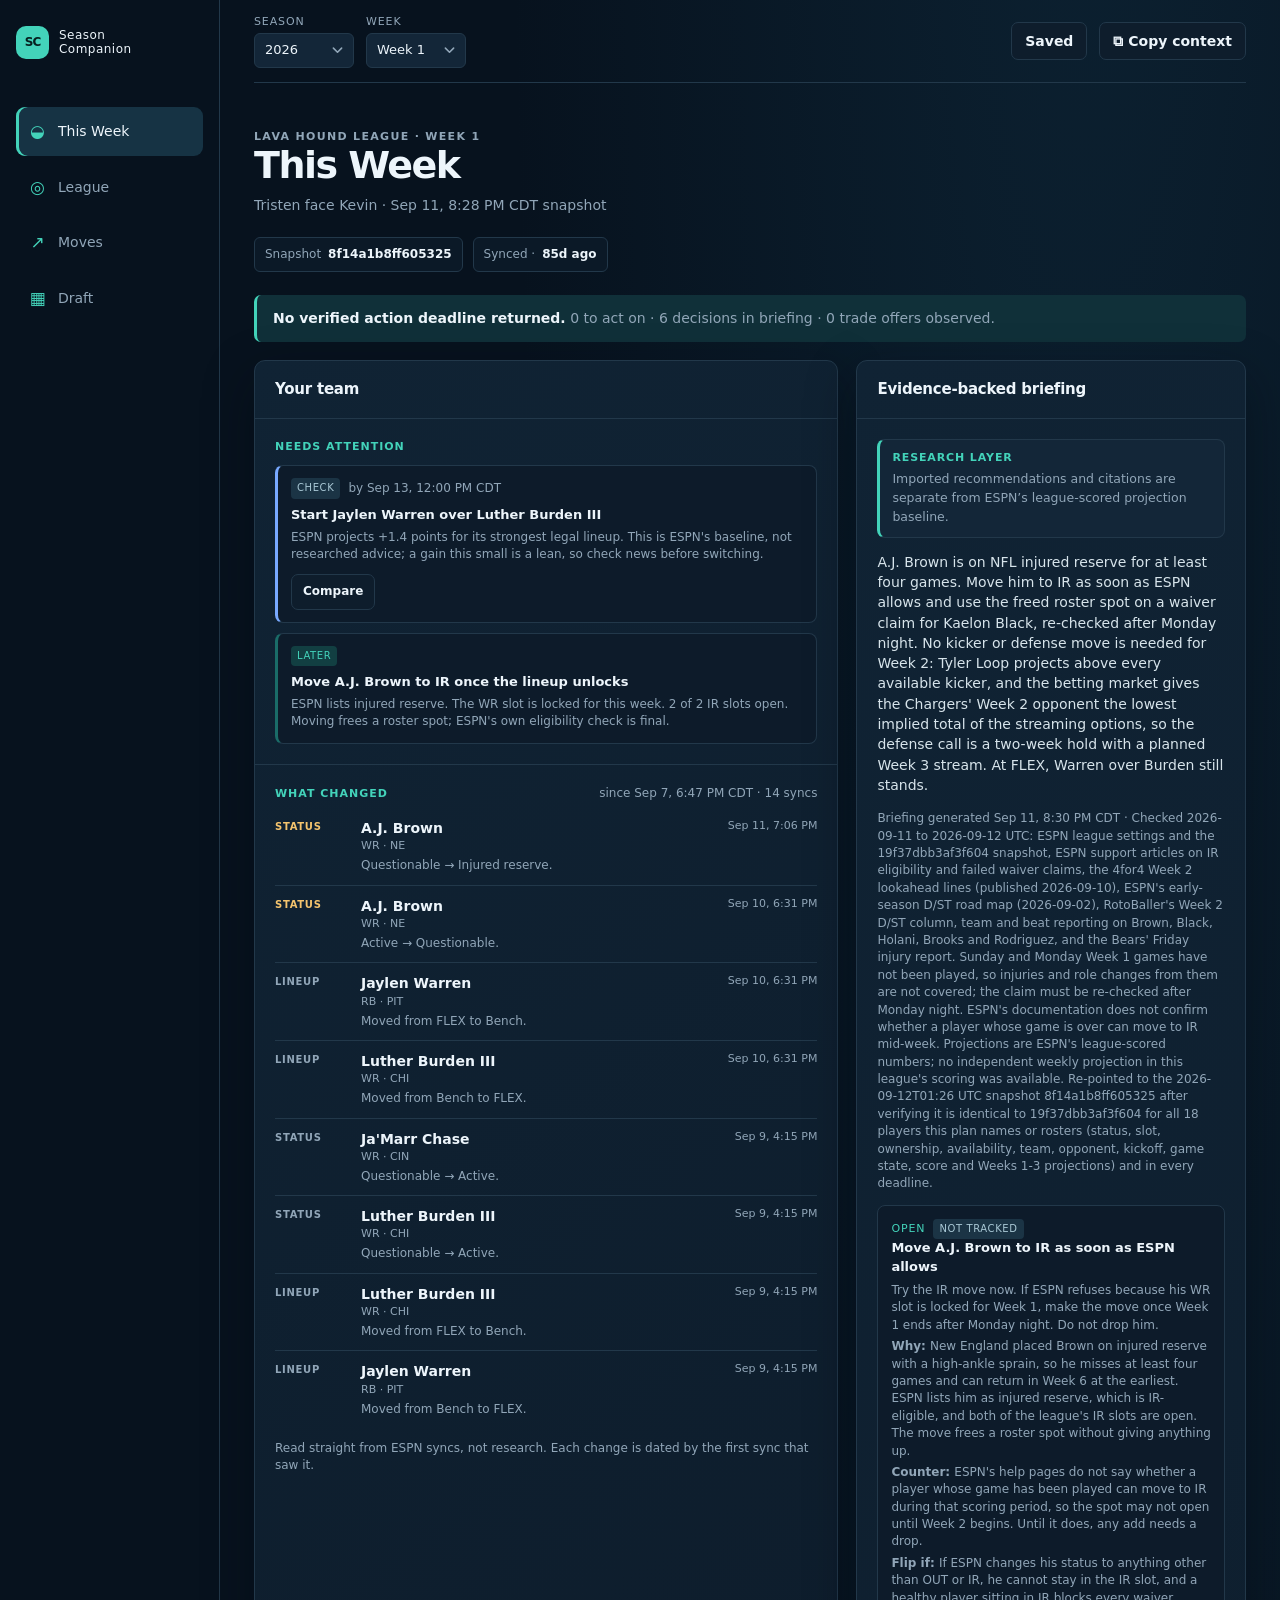
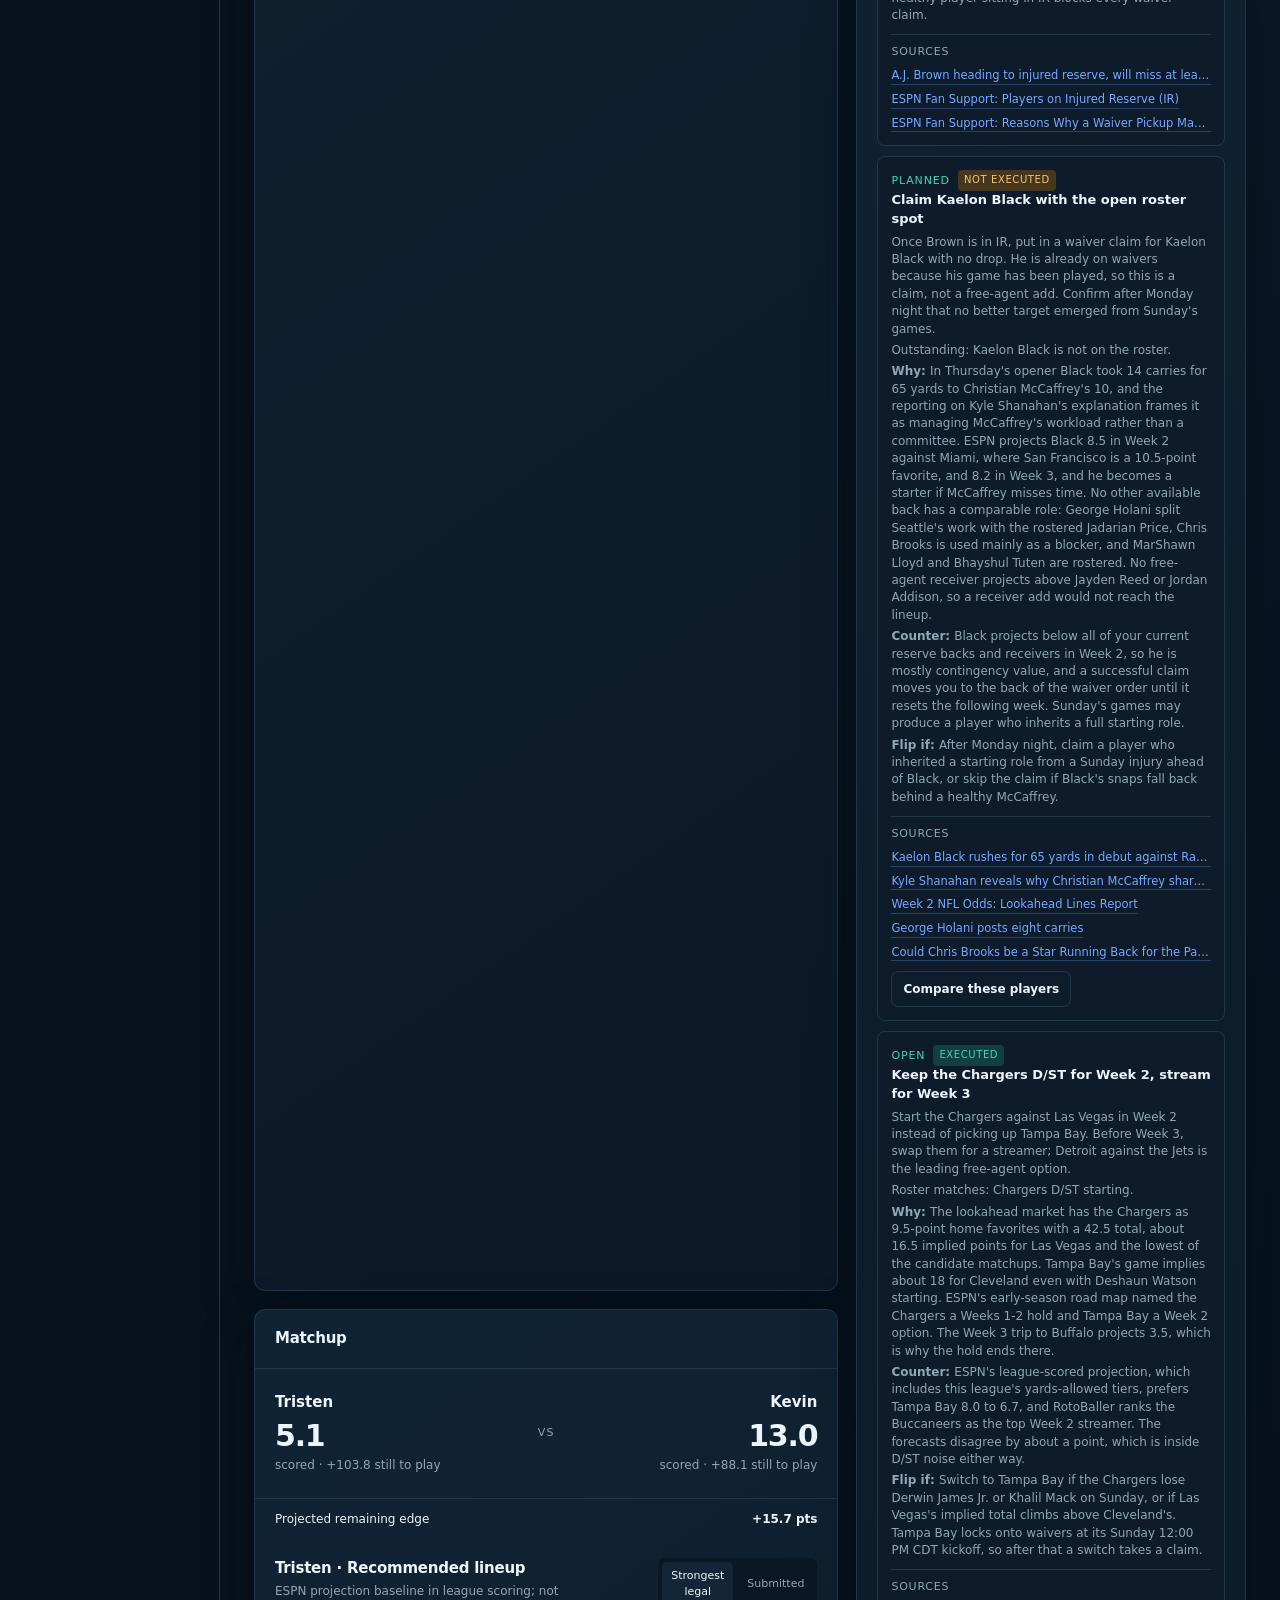
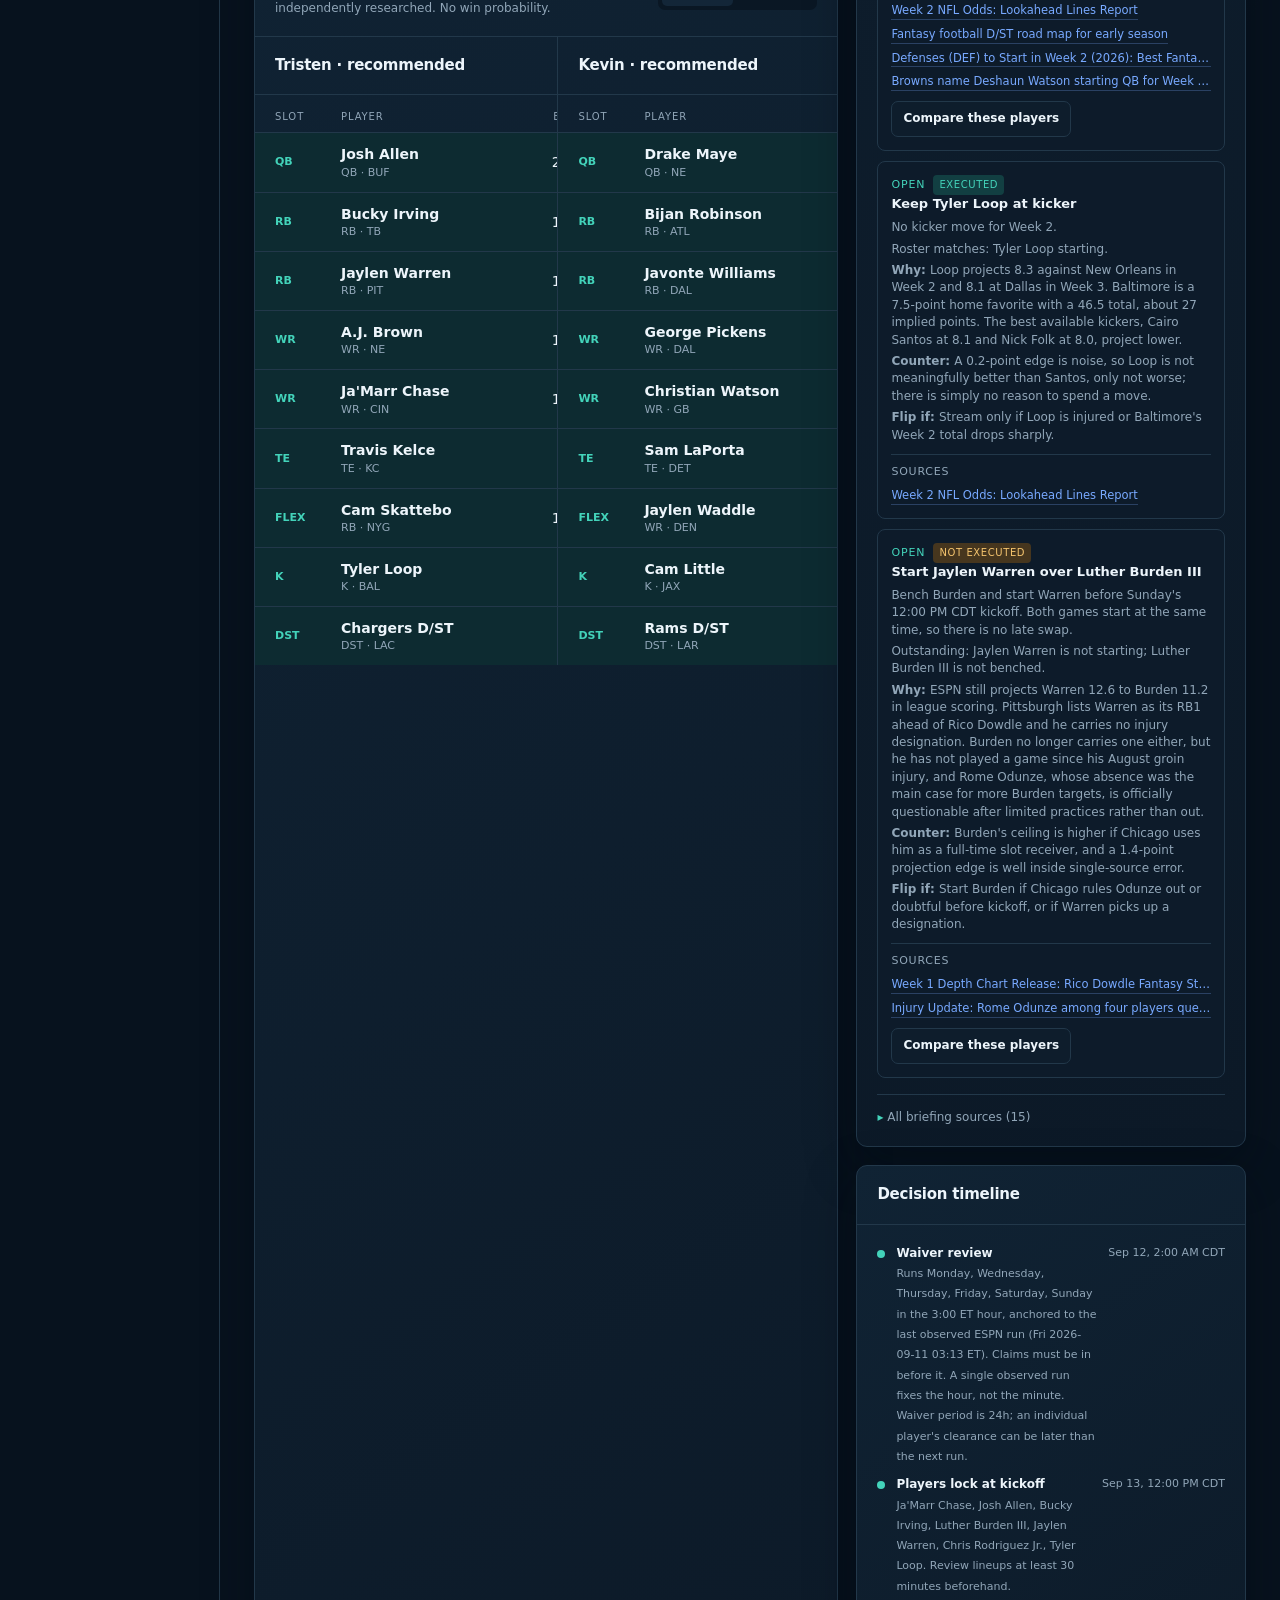
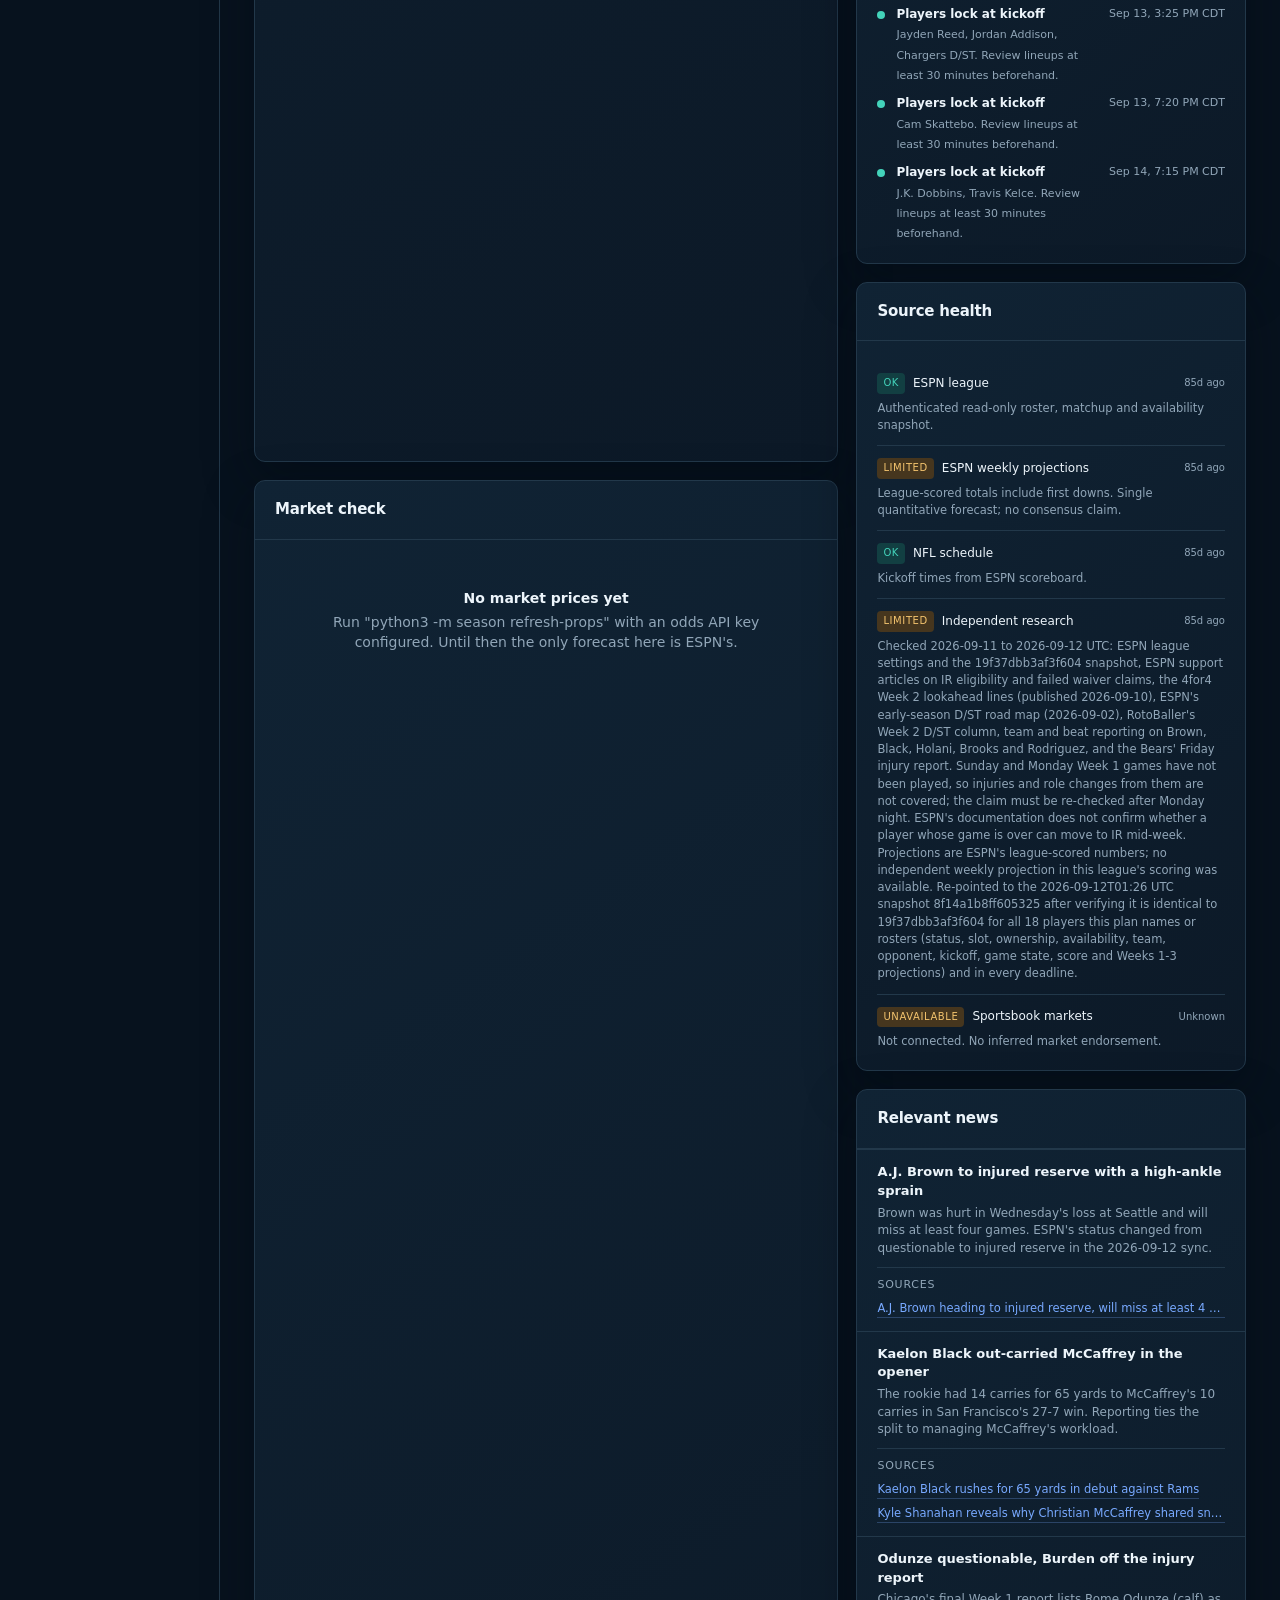
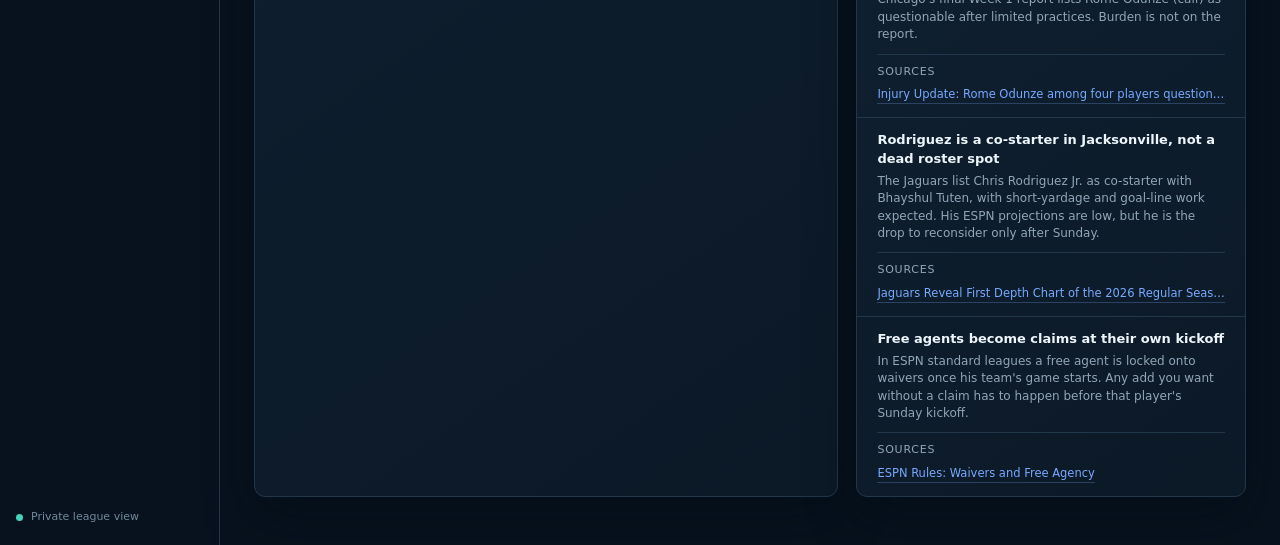
==== out/season_current.html @ d4b31e8b "Publish season companion export for 2026 week 1" ====
<!doctype html>
<html lang="en">
<head>
  <meta charset="utf-8">
  <meta name="viewport" content="width=device-width, initial-scale=1">
  <meta name="theme-color" content="#08131f">
  <meta name="robots" content="noindex, nofollow">
  <title>Season Companion · season 2026, week 1</title>
<!-- Static export generated 2026-09-12 01:28 UTC. Data is frozen at that moment. -->
  <style>
:root{color-scheme:dark;--bg:#07121e;--panel:#0e1d2c;--panel-2:#132638;--line:#22384a;--muted:#91a6b8;--text:#edf5fb;--teal:#43d3ba;--teal-dim:#1a6c68;--amber:#f4c46e;--red:#ff7d83;--blue:#78a9ff;--shadow:0 18px 50px #02091266;font-family:Inter,ui-sans-serif,system-ui,-apple-system,BlinkMacSystemFont,"Segoe UI",sans-serif;color:var(--text);background:var(--bg)}*{box-sizing:border-box}body{margin:0;min-width:320px;background:radial-gradient(ellipse at 85% -10%,#16415a55 0,transparent 38%),var(--bg);font-size:14px;line-height:1.45}button,select{font:inherit;color:inherit}button{cursor:pointer}.app-shell{display:flex;min-height:100vh}.rail{width:220px;padding:26px 16px 20px;border-right:1px solid var(--line);display:flex;flex-direction:column;flex-shrink:0}.wordmark{display:flex;gap:10px;align-items:center;color:var(--text);font-size:12px;line-height:1.1;letter-spacing:.04em;text-decoration:none}.wordmark-mark{display:grid;place-items:center;width:33px;height:33px;border-radius:10px;background:var(--teal);color:#06201f;font-weight:800;letter-spacing:-.08em}.nav-list{display:grid;gap:7px;margin-top:48px}.nav-list a{display:flex;align-items:center;gap:12px;padding:12px 13px;border-radius:9px;color:var(--muted);text-decoration:none}.nav-list a:hover,.nav-list a.active{color:var(--text);background:#163344}.nav-list a.active{box-shadow:inset 3px 0 var(--teal)}.nav-icon{width:17px;text-align:center;font-size:17px;color:var(--teal)}.rail-footer{display:flex;gap:8px;align-items:center;margin-top:auto;color:#73899a;font-size:11px}.status-dot{width:7px;height:7px;background:var(--teal);border-radius:50%}.main-content{width:min(1400px,100%);margin:0 auto;padding:0 34px 48px}.topbar{height:83px;display:flex;align-items:center;justify-content:space-between;border-bottom:1px solid var(--line);gap:20px}.mobile-brand{display:none}.context-controls,.top-actions{display:flex;align-items:center;gap:12px}.select-label{display:grid;gap:3px;color:var(--muted);font-size:11px;letter-spacing:.08em;text-transform:uppercase}.select-label select{min-width:100px;padding:7px 28px 7px 10px;border:1px solid var(--line);border-radius:6px;background-color:var(--panel-2);color:var(--text);font-size:13px;text-transform:none;letter-spacing:0;appearance:none;-webkit-appearance:none;cursor:pointer;background-image:url("data:image/svg+xml,%3Csvg xmlns='http://www.w3.org/2000/svg' viewBox='0 0 12 8' fill='none' stroke='%2391a6b8' stroke-width='1.7' stroke-linecap='round' stroke-linejoin='round'%3E%3Cpath d='M1.5 2 6 6.5 10.5 2'/%3E%3C/svg%3E");background-repeat:no-repeat;background-position:right 10px center;background-size:11px 8px;transition:border-color .12s ease,background-color .12s ease}.select-label select:hover{border-color:var(--teal-dim);background-color:#17304a}.select-label select:focus-visible{border-color:var(--teal)}.select-label select option{background:var(--panel);color:var(--text)}.button{min-height:38px;padding:8px 13px;border:1px solid transparent;border-radius:7px;font-weight:650}.button.secondary{border-color:var(--line);background:var(--panel);color:var(--text)}.button.secondary:hover{border-color:var(--teal-dim);background:var(--panel-2)}.button.primary{background:var(--teal);color:#06201f}.button:focus-visible,a:focus-visible,select:focus-visible{outline:2px solid var(--teal);outline-offset:2px}.loading-panel,.error-panel{display:grid;place-items:center;min-height:40vh;color:var(--muted);text-align:center}.spinner{width:24px;height:24px;border:2px solid var(--line);border-top-color:var(--teal);border-radius:50%;animation:spin .8s linear infinite}@keyframes spin{to{transform:rotate(360deg)}}.page-header{padding:38px 0 22px;display:flex;align-items:flex-end;justify-content:space-between;gap:20px}.eyebrow{margin:0 0 5px;color:var(--teal);font-weight:700;font-size:11px;letter-spacing:.12em;text-transform:uppercase}.page-header h1{margin:0;font-size:clamp(26px,3vw,38px);letter-spacing:-.04em;line-height:1.1}.page-header p{margin:8px 0 0;color:var(--muted)}.state-strip{display:flex;flex-wrap:wrap;gap:10px;margin:0 0 23px}.state-chip{display:flex;align-items:center;gap:7px;padding:8px 10px;border:1px solid var(--line);border-radius:6px;background:#0b1927;color:var(--muted);font-size:12px}.state-chip strong{color:var(--text)}.state-chip.warning{border-color:#72592e;color:var(--amber)}.state-chip.danger{border-color:#713d48;color:var(--red)}.grid{display:grid;gap:18px}.grid.two{grid-template-columns:minmax(0,1.5fr) minmax(280px,1fr)}.grid.three{grid-template-columns:repeat(3,minmax(0,1fr))}.panel{background:linear-gradient(145deg,#102334,#0c1927);border:1px solid var(--line);border-radius:11px;box-shadow:var(--shadow);overflow:hidden}.panel-pad{padding:20px}.panel-header{display:flex;justify-content:space-between;align-items:flex-start;gap:12px;padding:18px 20px;border-bottom:1px solid var(--line)}.panel-header h2,.panel-header h3{margin:0;font-size:15px;letter-spacing:-.015em}.panel-header p{margin:3px 0 0;color:var(--muted);font-size:12px}.label{color:var(--muted);font-size:11px;letter-spacing:.07em;text-transform:uppercase}.muted{color:var(--muted)}.small{font-size:12px}.attention{border-left:3px solid var(--teal);padding:13px 16px;background:#103039;border-radius:7px;margin-bottom:18px}.attention.warning{border-color:var(--amber);background:#302919}.attention p{margin:0}.scoreboard{display:grid;grid-template-columns:1fr auto 1fr;gap:18px;padding:23px 20px;align-items:center}.team-score{text-align:center}.team-score:first-child{text-align:left}.team-score:last-child{text-align:right}.team-score .team-name{font-weight:700;font-size:15px}.score{font-size:30px;font-weight:750;letter-spacing:-.04em;margin-top:4px}.score.pending{color:var(--muted);font-size:22px}.versus{color:var(--muted);font-size:11px;text-transform:uppercase;letter-spacing:.1em}.metric-row{display:flex;justify-content:space-between;gap:12px;padding:12px 20px;border-top:1px solid var(--line);font-size:12px}.metric-row strong{color:var(--text)}.scenario{display:flex;gap:5px;padding:4px;border-radius:7px;background:#0a1724}.scenario button{padding:6px 9px;background:transparent;border:0;border-radius:5px;color:var(--muted);font-size:11px}.scenario button.selected{background:var(--panel-2);color:var(--text)}.lineup-grid{overflow:auto}.lineup-row{display:grid;grid-template-columns:56px minmax(150px,1fr) 82px 92px;gap:10px;align-items:center;padding:11px 20px;border-top:1px solid var(--line);min-width:440px}.slot-name{color:var(--muted);font-size:11px;font-weight:700;text-transform:uppercase}.player-link{padding:0;border:0;background:none;color:var(--text);font-weight:650;text-align:left}.player-link:hover{color:var(--teal)}.player-meta{display:block;color:var(--muted);font-size:11px;font-weight:400}.projection{text-align:right;font-variant-numeric:tabular-nums}.lock{text-align:right;color:var(--muted);font-size:11px}.lock.locked{color:var(--amber)}.recommended{background:#0d2b31}.recommended .slot-name{color:var(--teal)}.decision{padding:16px 20px;border-top:1px solid var(--line)}.decision h3{font-size:14px;margin:0 0 5px}.decision p{margin:5px 0;color:var(--muted);font-size:12px}.decision-status{color:var(--teal);font-size:11px;text-transform:uppercase;letter-spacing:.08em}
.decision-head{display:flex;align-items:center;gap:8px;flex-wrap:wrap}.research-boundary{display:flex;flex-direction:column;gap:4px;margin:0 0 14px;padding:10px 12px;border:1px solid var(--line);border-left:3px solid var(--teal);border-radius:8px;background:var(--panel-2)}.research-boundary strong{font-size:11px;letter-spacing:.08em;text-transform:uppercase;color:var(--teal)}.research-boundary span{color:var(--muted);font-size:12.5px;line-height:1.5}.briefing-summary{font-size:14px;color:#d7e4eb;margin:0 0 15px}.decision-list{display:grid;gap:10px;grid-template-columns:minmax(0,1fr)}.decision-card{padding:13px;border:1px solid var(--line);border-radius:8px;background:#0d1b2a;min-width:0;overflow-wrap:anywhere}.decision-card h3{margin:0 0 5px;font-size:13px}.decision-card p{margin:4px 0;color:var(--muted);font-size:12px}.citation-list{display:flex;flex-wrap:wrap;align-items:center;gap:6px 10px;margin-top:10px;padding-top:9px;border-top:1px solid var(--line);min-width:0;max-width:100%}.citation-list .label{width:100%;margin-bottom:1px}.citation-list a{color:var(--blue);font-size:11.5px;text-decoration:none;border-bottom:1px solid #78a9ff44;max-width:100%;min-width:0;flex:0 1 auto;overflow:hidden;text-overflow:ellipsis;white-space:nowrap}.citation-list a:hover{border-bottom-color:var(--blue)}.sources-details{margin-top:16px;padding-top:14px;border-top:1px solid var(--line)}.sources-details summary{cursor:pointer;color:var(--muted);font-size:12px;list-style:none}.sources-details summary::-webkit-details-marker{display:none}.sources-details summary::before{content:"▸ ";color:var(--teal)}.sources-details[open] summary::before{content:"▾ "}.sources-details summary:hover{color:var(--text)}.sources-details .source-list{margin-top:12px}.source-list{display:grid;gap:9px;grid-template-columns:minmax(0,1fr)}.source-item{display:flex;justify-content:space-between;gap:10px;padding-bottom:9px;border-bottom:1px solid var(--line);font-size:12px;min-width:0}.source-item>*{min-width:0}.briefing-source{display:grid;gap:3px}.briefing-source a{overflow-wrap:anywhere}.briefing-source .fresh{white-space:normal;line-height:1.45}.source-item a{color:var(--blue)}.fresh{font-size:10px;color:var(--muted);white-space:nowrap}.health-list{margin-top:12px;display:grid;gap:12px;grid-template-columns:minmax(0,1fr)}.health-item{padding-bottom:11px;border-bottom:1px solid var(--line)}.health-item:last-child{padding-bottom:0;border-bottom:0}.health-head{display:flex;align-items:center;gap:8px;flex-wrap:wrap}.health-name{font-size:12px;color:var(--text);min-width:0}.health-head .fresh{margin-left:auto}.health-detail{margin:6px 0 0;color:var(--muted);font-size:11.5px;line-height:1.5;overflow-wrap:anywhere}.deadline-list{display:grid;gap:11px;grid-template-columns:minmax(0,1fr)}.deadline{display:grid;grid-template-columns:9px 1fr auto;gap:10px;align-items:start}.deadline-dot{width:8px;height:8px;margin-top:5px;border-radius:50%;background:var(--teal)}.deadline.unverified .deadline-dot{background:var(--amber)}.deadline strong{display:block;font-size:12px}.deadline span{color:var(--muted);font-size:11px}.deadline time{color:var(--muted);font-size:11px;white-space:nowrap}.news-list{display:grid;gap:0;grid-template-columns:minmax(0,1fr)}.news-item{padding:13px 20px;border-top:1px solid var(--line)}.news-item h3{font-size:13px;margin:0 0 4px}.news-item p{color:var(--muted);font-size:12px;margin:0}.tabs{display:flex;gap:4px;overflow:auto;border-bottom:1px solid var(--line);padding:0 20px}.tabs button{padding:13px 9px;background:transparent;border:0;border-bottom:2px solid transparent;color:var(--muted);white-space:nowrap}.tabs button.selected{border-color:var(--teal);color:var(--text)}.team-grid{display:grid;grid-template-columns:repeat(auto-fill,minmax(260px,1fr));gap:14px}.team-card{padding:16px;border:1px solid var(--line);border-radius:9px;background:var(--panel)}.team-card.selected{border-color:var(--teal)}.team-card h3{margin:0;font-size:15px}.team-card p{margin:3px 0 14px;color:var(--muted);font-size:11px}.team-card dl{display:grid;grid-template-columns:1fr auto;gap:5px 10px;margin:0;font-size:12px}.team-card dt{color:var(--muted)}.team-card dd{margin:0}.roster-table,.draft-table{width:100%;border-collapse:collapse}.roster-table th,.roster-table td,.draft-table th,.draft-table td{padding:11px 14px;text-align:left;border-bottom:1px solid var(--line);font-size:12px;vertical-align:top}.roster-table th,.draft-table th{color:var(--muted);font-size:10px;letter-spacing:.08em;text-transform:uppercase;font-weight:650}.roster-table tbody tr:hover,.draft-table tbody tr:hover{background:#13283a}.table-wrap{overflow:auto}.filters{display:flex;flex-wrap:wrap;gap:10px;padding:16px 20px;border-bottom:1px solid var(--line)}.filters label{display:grid;gap:4px;color:var(--muted);font-size:11px}.filters select,.filters input{padding:8px 9px;border:1px solid var(--line);border-radius:5px;background:var(--panel);min-width:135px}.empty{padding:28px 20px;color:var(--muted);text-align:center}.empty strong{display:block;color:var(--text);margin-bottom:4px}.badge{display:inline-block;padding:3px 6px;border-radius:4px;background:#1b3445;color:#a9c8d5;font-size:10px;text-transform:uppercase;letter-spacing:.06em}.badge.teal{background:#123f42;color:var(--teal)}.badge.amber{background:#46361e;color:var(--amber)}.drawer-backdrop{position:fixed;inset:0;background:#020811a8;z-index:5}.drawer{position:fixed;right:0;top:0;bottom:0;z-index:6;width:min(500px,100%);overflow:auto;background:#0a1725;border-left:1px solid var(--line);box-shadow:-22px 0 70px #02091299}.drawer-head{display:flex;justify-content:space-between;align-items:flex-start;padding:23px 22px;border-bottom:1px solid var(--line)}.drawer-head h2{margin:0;font-size:21px}.drawer-body{padding:22px}.drawer-section{padding:18px 0;border-top:1px solid var(--line)}.drawer-section:first-child{border-top:0;padding-top:0}.drawer-section h3{margin:0 0 10px;font-size:12px;text-transform:uppercase;letter-spacing:.08em;color:var(--teal)}.kv{display:grid;grid-template-columns:1fr 1fr;gap:10px}.kv div{padding:10px;border-radius:6px;background:var(--panel)}.kv span{display:block;color:var(--muted);font-size:11px}.kv strong{display:block;margin-top:2px}.toast{position:fixed;right:22px;bottom:22px;padding:11px 15px;border:1px solid var(--teal-dim);border-radius:7px;background:#102f34;color:var(--text);box-shadow:var(--shadow);transform:translateY(20px);opacity:0;pointer-events:none;transition:.2s;z-index:9}.toast.show{transform:translateY(0);opacity:1}.mobile-only{display:none}
@media (max-width:850px){.rail{width:70px;padding:18px 8px}.rail .wordmark span:last-child,.rail-footer span:last-child,.nav-list a span:last-child{display:none}.wordmark{justify-content:center}.nav-list{margin-top:34px}.nav-list a{justify-content:center;padding:12px 8px}.main-content{padding:0 18px 82px}.topbar{height:70px}.icon-button span{display:none}.grid.two,.grid.three{grid-template-columns:1fr}.page-header{padding-top:28px}.mobile-brand{display:flex;align-items:center;gap:8px;font-size:12px;font-weight:700}.mobile-brand .wordmark-mark{width:27px;height:27px;font-size:10px}.topbar .context-controls{margin-left:auto}.topbar .select-label:first-child{display:none}}
@media (max-width:600px){body{font-size:13px}.rail{position:fixed;bottom:0;left:0;right:0;width:auto;height:64px;padding:6px 8px;background:#0a1826ee;border-top:1px solid var(--line);border-right:0;z-index:4}.rail .wordmark,.rail-footer{display:none}.nav-list{display:grid;grid-template-columns:repeat(4,1fr);gap:4px;margin:0}.nav-list a{display:grid;gap:2px;justify-items:center;padding:6px 3px;font-size:10px;border-radius:6px}.nav-list a span:last-child{display:block}.nav-icon{font-size:16px}.main-content{padding:0 12px 78px}.topbar{gap:8px}.mobile-brand span:last-child{display:none}.top-actions{gap:6px}.context-controls{gap:6px}.select-label select{min-width:70px;padding:7px 4px}.scoreboard{gap:8px;padding:18px 13px}.score{font-size:24px}.lineup-row{padding:10px 13px;grid-template-columns:44px minmax(130px,1fr) 64px 72px}.panel-header{padding:15px}.panel-pad{padding:15px}.metric-row{padding:10px 15px}.attention{margin-bottom:13px}.page-header{align-items:flex-start;display:block}.page-header .scenario{margin-top:15px}.team-grid{grid-template-columns:1fr}.roster-table th,.roster-table td,.draft-table th,.draft-table td{padding:9px 10px}.drawer-head{padding:18px}.drawer-body{padding:18px}}
.lineup-row.with-market{grid-template-columns:56px minmax(140px,1fr) 58px 76px 92px;min-width:500px}.lineup-head{border-top:0;padding-top:14px;padding-bottom:7px;color:var(--muted);font-size:10px;letter-spacing:.09em;text-transform:uppercase}.lineup-head .projection,.lineup-head .lock{color:var(--muted)}.market-cell{display:flex;flex-direction:column;align-items:flex-end;line-height:1.25}.delta{font-size:11px;font-variant-numeric:tabular-nums}.delta.up{color:var(--teal)}.delta.down{color:var(--amber)}.lineup-pair{grid-template-columns:repeat(2,minmax(0,1fr));gap:0}.lineup-pair>div+div{border-left:1px solid var(--line)}.row-opponent{display:block}.market-table{display:grid;grid-template-columns:minmax(0,1fr)}.market-row{display:grid;grid-template-columns:minmax(110px,1fr) 52px 58px 52px;gap:10px;align-items:center;padding:9px 0;border-top:1px solid var(--line)}.market-row .projection{font-size:12.5px}.market-head{border-top:0;padding:2px 0 7px;color:var(--muted);font-size:10px;letter-spacing:.09em;text-transform:uppercase}.market-head div+div{text-align:right}@media (max-width:850px){.lineup-pair{grid-template-columns:1fr}.lineup-pair>div+div{border-left:0;border-top:1px solid var(--line)}}@media (prefers-reduced-motion:reduce){*,*::before,*::after{animation-duration:.01ms!important;transition-duration:.01ms!important}}
.history-week+.history-week{margin-top:20px;padding-top:18px;border-top:1px solid var(--line)}.history-head{display:flex;justify-content:space-between;align-items:baseline;gap:12px;margin-bottom:10px}.history-head h3{margin:0;font-size:13px}@media (max-width:600px){.history-head{flex-direction:column;gap:2px}.lineup-row{min-width:0;gap:8px;grid-template-columns:38px minmax(0,1fr) 52px 66px}.lineup-row.with-market{min-width:0;gap:6px;grid-template-columns:34px minmax(0,1fr) 40px 48px 60px}.lineup-row .lock{font-size:10px}.lineup-head{font-size:9px;letter-spacing:.06em}.market-row{grid-template-columns:minmax(0,1fr) 44px 50px 46px;gap:8px}.team-score .team-name{font-size:13px}.score{font-size:22px}.player-link{font-size:12.5px}.player-meta{font-size:10px}.rail{background:#0a1826}.draft-table th:nth-child(2),.draft-table td:nth-child(2){display:none}.draft-table th,.draft-table td{padding:8px 7px;font-size:12px}.waivers-table th:nth-child(2),.waivers-table td:nth-child(2){display:none}.roster-table th,.roster-table td{padding:8px 7px;font-size:12px}.panel-header{flex-direction:column;gap:10px}.panel-header .scenario{align-self:stretch;display:grid;grid-template-columns:1fr 1fr}.panel-header .scenario button{padding:8px;text-align:center}.scoreboard{grid-template-columns:1fr auto 1fr;align-items:start}}
.team-panel h3.subhead{margin:0 0 10px;font-size:11px;letter-spacing:.09em;text-transform:uppercase;color:var(--teal)}.team-panel .history-head{margin-bottom:6px}.team-panel .history-head h3.subhead{margin:0}.alert-list{display:grid;gap:10px;grid-template-columns:minmax(0,1fr)}.alert-item{padding:12px 13px;border:1px solid var(--line);border-left:3px solid var(--line);border-radius:8px;background:#0d1b2a;min-width:0;overflow-wrap:anywhere}.alert-item.act{border-left-color:var(--amber)}.alert-item.check{border-left-color:var(--blue)}.alert-item.later{border-left-color:var(--teal-dim)}.alert-item h3{margin:7px 0 4px;font-size:13px}.alert-item p{margin:0;color:var(--muted);font-size:12px}.team-panel .changes{border-top:1px solid var(--line)}.change-list{display:grid;grid-template-columns:minmax(0,1fr)}.change-row{display:grid;grid-template-columns:76px minmax(0,1fr) auto;gap:10px;align-items:start;padding:10px 0;border-top:1px solid var(--line)}.change-row:first-child{border-top:0}.change-kind{padding-top:2px;color:var(--muted);font-size:10px;font-weight:700;letter-spacing:.07em;text-transform:uppercase}.change-kind.warn{color:var(--amber)}.change-body{display:grid;gap:3px;min-width:0}.change-body .muted{overflow-wrap:anywhere}.change-time{display:flex;flex-direction:column;align-items:flex-end;gap:4px;color:var(--muted);font-size:11px;white-space:nowrap}.team-panel .changes .button{margin-top:10px}.changes-note{margin:12px 0 0}@media (max-width:600px){.change-row{grid-template-columns:58px minmax(0,1fr) auto;gap:8px}.change-kind{font-size:9px}}
.drawer-actions{display:flex;gap:8px}.button.compact{min-height:36px;padding:6px 11px;margin-top:10px;font-size:12px}.drawer.compare-sheet{width:min(980px,100%)}.compare-verdict{display:grid;gap:4px;margin-bottom:14px;padding:12px 14px;border:1px solid var(--line);border-left:3px solid var(--teal);border-radius:8px;background:var(--panel-2)}.compare-verdict strong{font-size:14px;line-height:1.4}.compare-picker{margin-bottom:14px}.compare-picker input{width:100%;min-height:42px;padding:9px 12px;border:1px solid var(--line);border-radius:7px;background:var(--panel);color:var(--text);font:inherit}.compare-picker input:focus-visible{outline:2px solid var(--teal);outline-offset:2px}.compare-results{display:grid;gap:4px;margin-top:6px}.compare-result{display:flex;justify-content:space-between;align-items:baseline;gap:10px;min-height:44px;padding:9px 11px;border:1px solid var(--line);border-radius:6px;background:#0d1b2a;color:var(--text);text-align:left}.compare-result:hover{border-color:var(--teal-dim)}.compare-result .player-meta{text-align:right}.compare-table{width:100%;min-width:420px;border-collapse:collapse}.compare-table th,.compare-table td{padding:8px 10px;border-bottom:1px solid var(--line);font-size:12px;text-align:right;vertical-align:top;font-variant-numeric:tabular-nums}.compare-table thead th{min-width:120px;vertical-align:bottom}.compare-table .compare-label{position:sticky;left:0;z-index:1;min-width:0;background:#0a1725;color:var(--muted);font-weight:500;text-align:left;white-space:nowrap}.compare-name{display:flex;justify-content:flex-end;align-items:center;gap:6px;color:var(--text);font-size:13px;font-weight:700}.compare-remove{flex:none;width:26px;height:26px;padding:0;border:1px solid var(--line);border-radius:50%;background:transparent;color:var(--muted);line-height:1}.compare-remove:hover{border-color:var(--amber);color:var(--amber)}.compare-table .player-meta{display:block}.compare-section th{padding-top:16px;color:var(--teal);font-size:10px;letter-spacing:.09em;text-align:left;text-transform:uppercase}.compare-best{color:var(--teal);font-weight:700}.compare-note{margin-top:16px}@media (max-width:600px){.compare-table{min-width:0;table-layout:fixed}.compare-table th,.compare-table td{padding:7px 5px;overflow-wrap:anywhere}.compare-table thead th{min-width:0}.compare-table .compare-label{width:34%;white-space:normal;font-size:11px}.compare-name{flex-wrap:wrap;gap:4px;font-size:12px}.compare-remove{width:24px;height:24px}.drawer-actions .button{padding:8px 10px}}

</style>
</head>
<body>
  <div class="app-shell">
    <aside class="rail" aria-label="Primary navigation">
      <a class="wordmark" href="?view=week" aria-label="Season Companion home"><span class="wordmark-mark">SC</span><span>Season<br>Companion</span></a>
      <nav class="nav-list" data-testid="primary-nav">
        <a href="?view=week" data-view="week"><span class="nav-icon">◒</span><span>This Week</span></a>
        <a href="?view=league" data-view="league"><span class="nav-icon">◎</span><span>League</span></a>
        <a href="?view=moves" data-view="moves"><span class="nav-icon">↗</span><span>Moves</span></a>
        <a href="?view=draft" data-view="draft"><span class="nav-icon">▦</span><span>Draft</span></a>
      </nav>
      <div class="rail-footer"><span class="status-dot"></span><span>Private league view</span></div>
    </aside>
    <main class="main-content">
      <header class="topbar">
        <div class="mobile-brand"><span class="wordmark-mark">SC</span><span>Season Companion</span></div>
        <div class="context-controls">
          <label class="select-label">Season <select id="season-select" data-testid="season-select" aria-label="Season"></select></label>
          <label class="select-label">Week <select id="week-select" data-testid="week-select" aria-label="Week"></select></label>
        </div>
        <div class="top-actions"><button class="button secondary" id="refresh-button" data-testid="refresh-button" type="button" title="Saved export; re-run the export to update">Saved</button><button class="button secondary icon-button" id="copy-context" data-testid="copy-context" type="button" aria-label="Copy week context">⧉<span> Copy context</span></button></div>
      </header>
      <div id="global-state" aria-live="polite"></div>
      <section id="app" aria-live="polite"><div class="loading-panel"><span class="spinner"></span><p>Loading league snapshot…</p></div></section>
    </main>
  </div>
  <div id="drawer-root"></div>
  <div id="toast" role="status" aria-live="polite"></div>
  <script>window.__SEASON_BUNDLE__={"seasons":[2026],"weeks":[1],"contents":"season 2026, week 1","exported_at":"2026-09-12T01:28:27.123031+00:00","overviews":{"2026-1":{"schema_version":1,"snapshot_id":"8f14a1b8ff605325","generated_at":"2026-09-12T01:28:27.115904+00:00","data_as_of":"2026-09-12T01:26:04.724275+00:00","stale":false,"warnings":[],"season":2026,"week":1,"league":{"id":null,"name":"Lava Hound League","my_team_id":5,"timezone":"America/Chicago"},"rules":{"lineup_slots":[{"id":0,"label":"QB","count":1},{"id":2,"label":"RB","count":2},{"id":4,"label":"WR","count":2},{"id":6,"label":"TE","count":1},{"id":23,"label":"FLEX","count":1},{"id":17,"label":"K","count":1},{"id":16,"label":"DST","count":1}],"ir_slots":2,"waiver_priority":10,"waiver_hours":24,"waiver_timing_verified":true,"trade_review_hours":24,"trade_deadline":"2026-12-02T17:00:00+00:00","scoring":[{"stat_id":"213","points":0.5},{"stat_id":"123","points":0.0,"overrides":{"16":-1.0}},{"stat_id":"133","points":0.0,"overrides":{"16":-3.0}},{"stat_id":"25","points":6.0},{"stat_id":"212","points":0.25},{"stat_id":"72","points":-2.0},{"stat_id":"134","points":0.0,"overrides":{"16":-5.0}},{"stat_id":"135","points":0.0,"overrides":{"16":-6.0}},{"stat_id":"136","points":0.0,"overrides":{"16":-7.0}},{"stat_id":"211","points":0.1},{"stat_id":"43","points":6.0},{"stat_id":"4","points":4.0},{"stat_id":"102","points":6.0,"overrides":{"16":6.0}},{"stat_id":"53","points":0.5},{"stat_id":"103","points":6.0,"overrides":{"16":6.0}},{"stat_id":"24","points":0.1},{"stat_id":"101","points":6.0,"overrides":{"16":6.0}},{"stat_id":"104","points":6.0,"overrides":{"16":6.0}},{"stat_id":"128","points":0.0,"overrides":{"16":5.0}},{"stat_id":"125","points":0.0,"overrides":{"16":-5.0}},{"stat_id":"85","points":-1.0},{"stat_id":"3","points":0.04},{"stat_id":"124","points":0.0,"overrides":{"16":-3.0}},{"stat_id":"132","points":0.0,"overrides":{"16":-1.0}},{"stat_id":"86","points":1.0},{"stat_id":"42","points":0.1},{"stat_id":"129","points":0.0,"overrides":{"16":3.0}},{"stat_id":"130","points":0.0,"overrides":{"16":2.0}},{"stat_id":"89","points":0.0,"overrides":{"16":5.0}},{"stat_id":"90","points":0.0,"overrides":{"16":4.0}},{"stat_id":"206","points":2.0,"overrides":{"16":2.0}},{"stat_id":"209","points":1.0,"overrides":{"16":1.0}},{"stat_id":"95","points":0.0,"overrides":{"16":2.0}},{"stat_id":"93","points":6.0,"overrides":{"16":6.0}},{"stat_id":"98","points":0.0,"overrides":{"16":2.0}},{"stat_id":"91","points":0.0,"overrides":{"16":3.0}},{"stat_id":"96","points":0.0,"overrides":{"16":2.0}},{"stat_id":"97","points":0.0,"overrides":{"16":2.0}},{"stat_id":"19","points":2.0},{"stat_id":"20","points":-2.0},{"stat_id":"198","points":4.0},{"stat_id":"63","points":6.0},{"stat_id":"80","points":3.0},{"stat_id":"26","points":2.0},{"stat_id":"92","points":0.0,"overrides":{"16":1.0}},{"stat_id":"77","points":3.5},{"stat_id":"99","points":0.0,"overrides":{"16":1.0}},{"stat_id":"44","points":2.0},{"stat_id":"201","points":5.0}]},"teams":[{"id":1,"name":"Zach","espn_name":"Capullo","manager":"Zach","abbrev":"ZAC","waiver_priority":3,"roster":[{"id":4241389,"name":"CeeDee Lamb","pos":"WR","nfl_team":"DAL","status":"ACTIVE","slot_id":4,"slot":"WR","owner_id":1,"eligible_slots":[3,4,5,23,7,20,21],"projection":16.10754099,"actual":null,"kickoff":"2026-09-14T00:20:00+00:00","opponent":"@ NYG","game_state":"pre","locked":false,"availability":"ONTEAM","week_outlook":[{"week":1,"projection":16.10754099,"opponent":"@ NYG","kickoff":"2026-09-14T00:20:00+00:00"},{"week":2,"projection":17.30768976,"opponent":"vs WSH","kickoff":"2026-09-20T20:25:00+00:00"},{"week":3,"projection":15.80795305,"opponent":"vs BAL","kickoff":"2026-09-27T20:25:00+00:00"}],"outlook":"Lamb is eyeing a bounceback season following a 2025 campaign in which he finished 12th among receivers in fantasy PPG \ufffd his worst finish since 2021. Lamb did go over 1,000 yards for the fifth season in a row, but he missed three games, led all receivers with eight drops and was unlucky in the TD department, having scored three touchdowns (6.6 expected) despite seeing 11 end zone targets. Lamb, 27, remains in his prime and he was fantasy's top-scoring receiver the last time he played a full season (2023). As long Dak Prescott is on the field with him, Lamb will be a solid fantasy WR1 with elite upside.","breakdown":{"reconciled":true,"scored_total":16.13,"groups":[{"label":"Rushing yards","points":0.08},{"label":"Receiving yards","points":8.1},{"label":"Receptions","points":3.07},{"label":"First downs","points":1.93},{"label":"Touchdowns","points":3.0},{"label":"Turnovers","points":-0.08}],"volume":[{"label":"Carries","value":0.1},{"label":"Rushing yards","value":0.8},{"label":"Targets","value":9.3},{"label":"Receptions","value":6.1},{"label":"Receiving yards","value":81.0},{"label":"Rushing first downs","value":0.2},{"label":"Receiving first downs","value":3.8}]}},{"id":3043078,"name":"Derrick Henry","pos":"RB","nfl_team":"BAL","status":"ACTIVE","slot_id":2,"slot":"RB","owner_id":1,"eligible_slots":[2,3,23,7,20,21],"projection":17.22846989,"actual":null,"kickoff":"2026-09-13T17:00:00+00:00","opponent":"@ IND","game_state":"pre","locked":false,"availability":"ONTEAM","week_outlook":[{"week":1,"projection":17.22846989,"opponent":"@ IND","kickoff":"2026-09-13T17:00:00+00:00"},{"week":2,"projection":17.93229742,"opponent":"vs NO","kickoff":"2026-09-20T17:00:00+00:00"},{"week":3,"projection":16.92745581,"opponent":"@ DAL","kickoff":"2026-09-27T20:25:00+00:00"}],"outlook":"Henry continues to defy the odds, playing at a high level despite now entering his age-32 season. In 2025, he finished exactly second in the NFL in rushing yards for the fourth season in a row, and his 24 carries inside the 5-yard line were easily the most in the league. Henry leads the NFL in carries inside the 5-yard line (42) and is second in touchdowns (34) since joining Baltimore prior to the 2024 season, and he hasn't finished lower than eighth among RBs in touchdowns since 2017. Henry continues to run at a high level (his 5.20 yards per carry last season ranked fifth among qualified backs), but he's still a nonfactor as a receiver (outside the top 45 backs in targets, catches and yards last season). He remains a featured rusher in a terrific offense and is well positioned for his fifth consecutive top-eight fantasy campaign.","breakdown":{"reconciled":true,"scored_total":17.2,"groups":[{"label":"Rushing yards","points":8.83},{"label":"Receiving yards","points":1.26},{"label":"Receptions","points":0.65},{"label":"First downs","points":1.51},{"label":"Touchdowns","points":5.1},{"label":"Turnovers","points":-0.18}],"volume":[{"label":"Carries","value":18.6},{"label":"Rushing yards","value":88.3},{"label":"Targets","value":1.7},{"label":"Receptions","value":1.3},{"label":"Receiving yards","value":12.6},{"label":"Rushing first downs","value":4.8},{"label":"Receiving first downs","value":0.6}]}},{"id":4239996,"name":"Travis Etienne Jr.","pos":"RB","nfl_team":"NO","status":"ACTIVE","slot_id":2,"slot":"RB","owner_id":1,"eligible_slots":[2,3,23,7,20,21],"projection":14.31669058,"actual":null,"kickoff":"2026-09-13T17:00:00+00:00","opponent":"@ DET","game_state":"pre","locked":false,"availability":"ONTEAM","week_outlook":[{"week":1,"projection":14.31669058,"opponent":"@ DET","kickoff":"2026-09-13T17:00:00+00:00"},{"week":2,"projection":13.01573759,"opponent":"@ BAL","kickoff":"2026-09-20T17:00:00+00:00"},{"week":3,"projection":15.90069047,"opponent":"vs LV","kickoff":"2026-09-27T20:25:00+00:00"}],"outlook":"Etienne signed with the Saints after spending the first five seasons of his pro career with the Jaguars. The 2021 first-round pick has produced at least 1,399 scrimmage yards in three of the past four seasons and scored a career-high 13 touchdowns in 2025. A capable rusher and receiver, Etienne has already reached 1,000-plus rushing yards three times and has 35-plus catches in each of the past four seasons. Even if the Saints retain Alvin Kamara as a situational player, Etienne will have a clear path to feature-back duties in an ascending offense led by second-year QB Tyler Shough. That will be enough to position the 27-year-old for his third top-15 fantasy campaign in four years. Consider Etienne a solid RB2 target with backend RB1 upside.","breakdown":{"reconciled":true,"scored_total":14.33,"groups":[{"label":"Rushing yards","points":6.4},{"label":"Receiving yards","points":2.44},{"label":"Receptions","points":1.46},{"label":"First downs","points":1.52},{"label":"Touchdowns","points":2.58},{"label":"Two-point conversions","points":0.06},{"label":"Turnovers","points":-0.12}],"volume":[{"label":"Carries","value":15.1},{"label":"Rushing yards","value":64.0},{"label":"Targets","value":4.0},{"label":"Receptions","value":2.9},{"label":"Receiving yards","value":24.4},{"label":"Rushing first downs","value":3.4},{"label":"Receiving first downs","value":1.3}]}},{"id":4239993,"name":"Tee Higgins","pos":"WR","nfl_team":"CIN","status":"ACTIVE","slot_id":4,"slot":"WR","owner_id":1,"eligible_slots":[3,4,5,23,7,20,21],"projection":12.15214508,"actual":null,"kickoff":"2026-09-13T17:00:00+00:00","opponent":"vs TB","game_state":"pre","locked":false,"availability":"ONTEAM","week_outlook":[{"week":1,"projection":12.15214508,"opponent":"vs TB","kickoff":"2026-09-13T17:00:00+00:00"},{"week":2,"projection":11.14552364,"opponent":"@ HOU","kickoff":"2026-09-20T17:00:00+00:00"},{"week":3,"projection":11.31015755,"opponent":"@ PIT","kickoff":"2026-09-27T17:00:00+00:00"}],"outlook":"Higgins may be overshadowed by teammate Ja'Marr Chase, but that hasn't stopped the veteran receiver from playing a key role near the goal line in the Bengals' pass-friendly offense. Despite missing seven games over the past two seasons, Higgins sits eighth among receivers in end zone targets (24) and fourth in touchdowns (21) during the span. The 2020 second-round pick finished both seasons in the top 20 in fantasy points (overall and per game). Durability (he hasn't played a full season since 2020) and a limited target share are concerns here, but Higgins' combination of talent and role in a Joe Burrow-led offense are enough to allow fringe-WR2 production.","breakdown":{"reconciled":true,"scored_total":12.15,"groups":[{"label":"Receiving yards","points":5.63},{"label":"Receptions","points":2.15},{"label":"First downs","points":1.33},{"label":"Touchdowns","points":3.06},{"label":"Turnovers","points":-0.06}],"volume":[{"label":"Targets","value":6.8},{"label":"Receptions","value":4.3},{"label":"Receiving yards","value":56.3},{"label":"Receiving first downs","value":2.7}]}},{"id":4871023,"name":"Carnell Tate","pos":"WR","nfl_team":"TEN","status":"ACTIVE","slot_id":20,"slot":"Bench","owner_id":1,"eligible_slots":[25,3,4,5,23,7,20,21],"projection":11.18066375,"actual":null,"kickoff":"2026-09-13T17:00:00+00:00","opponent":"vs NYJ","game_state":"pre","locked":false,"availability":"ONTEAM","week_outlook":[{"week":1,"projection":11.18066375,"opponent":"vs NYJ","kickoff":"2026-09-13T17:00:00+00:00"},{"week":2,"projection":10.68415248,"opponent":"vs PHI","kickoff":"2026-09-20T17:00:00+00:00"},{"week":3,"projection":11.04711158,"opponent":"@ NYG","kickoff":"2026-09-27T17:00:00+00:00"}],"outlook":"Tate was selected by the Titans with the fourth overall pick of April's draft. He didn't see a ton of volume at Ohio State, but he was efficient, averaging 13.1 yards per target (first in this rookie WR class) and 3.06 yards per route run (third) in 2025. He also paced the class in YPT for his career (11.6) and caught an impressive 75% of his targets during the 39-game span. Tate underwhelmed in the 40-yard dash at the combine (4.53 at 192 pounds), but he measured in with big hands and a large wingspan. Wide receivers selected in the top 10 handle, on average, one-quarter of their team's targets and generally deliver WR2/3 fantasy production. Cam Ward's development will be key here, but Tate's combination of talent and projected target volume is enough to make him an appealing WR3.","breakdown":{"reconciled":true,"scored_total":11.2,"groups":[{"label":"Receiving yards","points":6.0},{"label":"Receptions","points":2.14},{"label":"First downs","points":1.34},{"label":"Touchdowns","points":1.8},{"label":"Turnovers","points":-0.08}],"volume":[{"label":"Targets","value":6.9},{"label":"Receptions","value":4.3},{"label":"Receiving yards","value":60.0},{"label":"Receiving first downs","value":2.7}]}},{"id":5083076,"name":"Harold Fannin Jr.","pos":"TE","nfl_team":"CLE","status":"ACTIVE","slot_id":6,"slot":"TE","owner_id":1,"eligible_slots":[5,6,23,7,20,21],"projection":9.93598658,"actual":null,"kickoff":"2026-09-13T17:00:00+00:00","opponent":"@ JAX","game_state":"pre","locked":false,"availability":"ONTEAM","week_outlook":[{"week":1,"projection":9.93598658,"opponent":"@ JAX","kickoff":"2026-09-13T17:00:00+00:00"},{"week":2,"projection":9.50810111,"opponent":"@ TB","kickoff":"2026-09-20T17:00:00+00:00"},{"week":3,"projection":9.80725896,"opponent":"vs CAR","kickoff":"2026-09-27T17:00:00+00:00"}],"outlook":"Fannin is a rising star at the tight end position after overcoming the presence of David Njoku and a quarterback merry-go-round to produce a 72-731-6 receiving line (plus 7-13-1 rushing) as a 21-year-old rookie last season. The third-round pick's 108 targets rank eighth all time by a rookie tight end, and he finished no lower than eighth at the position in catches, yards, touchdowns and fantasy points last season. Fannin figures to see some touchdown regression (seven TDs, 3.8 expected, three end zone targets) and Cleveland still has quarterback question marks, but with Njoku gone, Fannin has a path to improve a bit on what was already a healthy 22% target share. He's a solid TE1 target.","breakdown":{"reconciled":true,"scored_total":9.93,"groups":[{"label":"Rushing yards","points":0.12},{"label":"Receiving yards","points":4.83},{"label":"Receptions","points":2.48},{"label":"First downs","points":1.29},{"label":"Touchdowns","points":1.26},{"label":"Turnovers","points":-0.08}],"volume":[{"label":"Carries","value":0.5},{"label":"Rushing yards","value":1.2},{"label":"Targets","value":7.1},{"label":"Receptions","value":5.0},{"label":"Receiving yards","value":48.3},{"label":"Rushing first downs","value":0.2},{"label":"Receiving first downs","value":2.5}]}},{"id":2577417,"name":"Dak Prescott","pos":"QB","nfl_team":"DAL","status":"ACTIVE","slot_id":0,"slot":"QB","owner_id":1,"eligible_slots":[0,7,20,21],"projection":18.13147486,"actual":null,"kickoff":"2026-09-14T00:20:00+00:00","opponent":"@ NYG","game_state":"pre","locked":false,"availability":"ONTEAM","week_outlook":[{"week":1,"projection":18.13147486,"opponent":"@ NYG","kickoff":"2026-09-14T00:20:00+00:00"},{"week":2,"projection":21.26271454,"opponent":"vs WSH","kickoff":"2026-09-20T20:25:00+00:00"},{"week":3,"projection":17.95012931,"opponent":"vs BAL","kickoff":"2026-09-27T20:25:00+00:00"}],"outlook":"Prescott is entering his 11th NFL season following a successful 2025 campaign in which he led the NFL in completions and ranked no lower than fourth in dropbacks, pass attempts, passing yards and passing TDs. Prescott appeared in all 17 games and has now finished no worse than 11th in fantasy points during all seven seasons in which he has played at least 16 games. Last season, his nine top-10 fantasy weeks were tied for third most at the position. Prescott is no longer much of a threat with his legs, but he should continue to put up big passing numbers with CeeDee Lamb and George Pickens at his disposal. The 33-year-old is a fringe QB1.","breakdown":{"reconciled":true,"scored_total":18.13,"groups":[{"label":"Passing yards","points":9.7},{"label":"Rushing yards","points":1.1},{"label":"First downs","points":1.38},{"label":"Touchdowns","points":7.62},{"label":"Two-point conversions","points":0.12},{"label":"Turnovers","points":-1.8}],"volume":[{"label":"Pass attempts","value":32.6},{"label":"Passing yards","value":242.6},{"label":"Carries","value":3.0},{"label":"Rushing yards","value":11.0},{"label":"Passing first downs","value":11.9},{"label":"Rushing first downs","value":0.8}]}},{"id":4429023,"name":"MarShawn Lloyd","pos":"RB","nfl_team":"GB","status":"ACTIVE","slot_id":23,"slot":"FLEX","owner_id":1,"eligible_slots":[2,3,23,7,20,21],"projection":13.13110057,"actual":null,"kickoff":"2026-09-13T20:25:00+00:00","opponent":"@ MIN","game_state":"pre","locked":false,"availability":"ONTEAM","week_outlook":[{"week":1,"projection":13.13110057,"opponent":"@ MIN","kickoff":"2026-09-13T20:25:00+00:00"},{"week":2,"projection":13.5390057,"opponent":"@ NYJ","kickoff":"2026-09-20T17:00:00+00:00"},{"week":3,"projection":15.1637059,"opponent":"vs ATL","kickoff":"2026-09-25T00:15:00+00:00"}],"outlook":"Due to a variety of injuries, Lloyd has appeared in one game since being selected in the third round of the 2024 draft. Now healthy, he appears to have a hold on No. 2 RB duties in Green Bay, which is notable with Josh Jacobs facing a potential suspension. Lloyd is likely to open the season on the RB2/flex radar and should be on your radar in the middle rounds, though note that he'll fade back to no more than an insurance stash once Jacobs returns.","breakdown":{"reconciled":true,"scored_total":13.12,"groups":[{"label":"Rushing yards","points":6.24},{"label":"Receiving yards","points":1.2},{"label":"Receptions","points":0.84},{"label":"First downs","points":1.23},{"label":"Touchdowns","points":3.72},{"label":"Turnovers","points":-0.14}],"volume":[{"label":"Carries","value":14.8},{"label":"Rushing yards","value":62.4},{"label":"Targets","value":2.2},{"label":"Receptions","value":1.7},{"label":"Receiving yards","value":12.0},{"label":"Rushing first downs","value":3.5},{"label":"Receiving first downs","value":0.7}]}},{"id":-16033,"name":"Ravens D/ST","pos":"DST","nfl_team":"BAL","status":"ACTIVE","slot_id":16,"slot":"DST","owner_id":1,"eligible_slots":[16,20,21],"projection":6.63349968,"actual":null,"kickoff":"2026-09-13T17:00:00+00:00","opponent":"@ IND","game_state":"pre","locked":false,"availability":"ONTEAM","week_outlook":[{"week":1,"projection":6.63349968,"opponent":"@ IND","kickoff":"2026-09-13T17:00:00+00:00"},{"week":2,"projection":6.94974684,"opponent":"vs NO","kickoff":"2026-09-20T17:00:00+00:00"},{"week":3,"projection":4.44753392,"opponent":"@ DAL","kickoff":"2026-09-27T20:25:00+00:00"}],"outlook":"No team has as soft a schedule on the defensive side of things than do the Ravens; only the Cowboys (Week 3), Bengals (7 and 17) and Bills (8) stand out as particularly challenging matchups. That's a good thing, considering this unit finished a disappointing 21st in scoring last season. The Ravens still have stars on the defensive side, and the change in head coach to Jesse Minter and defensive coordinator to Anthony Weaver should fuel a rebound to some degree.","breakdown":{"reconciled":true,"scored_total":6.63,"groups":[{"label":"Sacks","points":2.71},{"label":"Takeaways","points":2.28},{"label":"Points allowed","points":0.58},{"label":"Yards allowed","points":0.08},{"label":"Return and defensive TDs","points":0.72},{"label":"Other defense","points":0.26}],"volume":[{"label":"Sacks","value":2.7},{"label":"Interceptions","value":0.7},{"label":"Fumble recoveries","value":0.5},{"label":"Points allowed","value":21.1},{"label":"Yards allowed","value":323.2}]}},{"id":3116165,"name":"Chris Godwin Jr.","pos":"WR","nfl_team":"TB","status":"ACTIVE","slot_id":20,"slot":"Bench","owner_id":1,"eligible_slots":[3,4,5,23,7,20,21],"projection":9.39452101,"actual":null,"kickoff":"2026-09-13T17:00:00+00:00","opponent":"@ CIN","game_state":"pre","locked":false,"availability":"ONTEAM","week_outlook":[{"week":1,"projection":9.39452101,"opponent":"@ CIN","kickoff":"2026-09-13T17:00:00+00:00"},{"week":2,"projection":8.16615495,"opponent":"vs CLE","kickoff":"2026-09-20T17:00:00+00:00"},{"week":3,"projection":8.42128133,"opponent":"vs MIN","kickoff":"2026-09-27T20:05:00+00:00"}],"outlook":"Godwin is on the comeback trail after injuries have limited him to 16 games during the past two seasons. In 2025, he appeared in nine games and reached 11 fantasy points only twice. It seems like a long time ago, Godwin was second among receivers in fantasy points in 2024 when he suffered a severe ankle injury. He wasn't nearly as effective when he was on the field last season, but he's now more than a full year recovered from the injury and has less target competition with Mike Evans no longer on the roster. Entering his age-30 season, Godwin's days as a fantasy WR1 may be over, but with Emeka Egbuka as his only competition to lead the team in targets, he certainly has a path to flex numbers.","breakdown":{"reconciled":true,"scored_total":9.41,"groups":[{"label":"Receiving yards","points":4.55},{"label":"Receptions","points":1.98},{"label":"First downs","points":1.1},{"label":"Touchdowns","points":1.8},{"label":"Two-point conversions","points":0.06},{"label":"Turnovers","points":-0.08}],"volume":[{"label":"Targets","value":5.8},{"label":"Receptions","value":4.0},{"label":"Receiving yards","value":45.5},{"label":"Receiving first downs","value":2.2}]}},{"id":4710714,"name":"De'Zhaun Stribling","pos":"WR","nfl_team":"SF","status":"QUESTIONABLE","slot_id":20,"slot":"Bench","owner_id":1,"eligible_slots":[25,3,4,5,23,7,20,21],"projection":9.0069675,"actual":0.0,"kickoff":"2026-09-11T00:35:00+00:00","opponent":"@ LAR","game_state":"post","locked":true,"availability":"ONTEAM","week_outlook":[{"week":1,"projection":9.0069675,"opponent":"@ LAR","kickoff":"2026-09-11T00:35:00+00:00"},{"week":2,"projection":0.0,"opponent":"vs MIA","kickoff":"2026-09-20T20:25:00+00:00"},{"week":3,"projection":0.0,"opponent":"vs ARI","kickoff":"2026-09-27T20:05:00+00:00"}],"outlook":"Stribling was selected by the 49ers with the 33rd overall pick in April's draft. Stribling had a productive collegiate run, catching 44-plus passes in four of his five seasons, three of which came with different schools. That production included 52-882-6 and 55-811-6 receiving lines at Oklahoma State and Ole Miss over the past two seasons. Stribling primarily worked as a perimeter receiver and peaked with a 22% target share with OSU in 2024. His overall efficiency is pedestrian, but he has good size and speed (4.36 40-yard dash at the combine) and is a plus blocker. Stribling has plenty competition for Year 1 targets (Mike Evans, Deebo Samuel, George Kittle, Christian McCaffrey), so a slow start is possible, but it's likely he'll eventually find his way to a bigger role and fantasy relevance. He's a fine mid-round upside pick.","breakdown":{"reconciled":true,"scored_total":8.98,"groups":[{"label":"Receiving yards","points":4.92},{"label":"Receptions","points":1.66},{"label":"First downs","points":1.07},{"label":"Touchdowns","points":1.38},{"label":"Turnovers","points":-0.06}],"volume":[{"label":"Targets","value":5.5},{"label":"Receptions","value":3.3},{"label":"Receiving yards","value":49.1},{"label":"Receiving first downs","value":2.1}]}},{"id":4575131,"name":"Jacory Croskey-Merritt","pos":"RB","nfl_team":"WSH","status":"ACTIVE","slot_id":20,"slot":"Bench","owner_id":1,"eligible_slots":[2,3,23,7,20,21],"projection":8.62827291,"actual":null,"kickoff":"2026-09-13T20:25:00+00:00","opponent":"@ PHI","game_state":"pre","locked":false,"availability":"ONTEAM","week_outlook":[{"week":1,"projection":8.62827291,"opponent":"@ PHI","kickoff":"2026-09-13T20:25:00+00:00"},{"week":2,"projection":9.43207262,"opponent":"@ DAL","kickoff":"2026-09-20T20:25:00+00:00"},{"week":3,"projection":8.87622682,"opponent":"vs SEA","kickoff":"2026-09-27T17:00:00+00:00"}],"outlook":"One of the most hyped-up players entering the 2025 fantasy season, Croskey-Merritt didn't quite live up to lofty expectations, but he was certainly very busy for a seventh-round rookie. \"Bill\" played 39% of Washington's offensive snaps but, while he finished 23rd among backs in rushing yards, he wasn't much of a factor in the passing game (3% target share). Croskey-Merritt will now compete with newcomer Rachaad White in what appears to be setting up as a committee in Washington. The 25-year-old has shown to be an effective rusher (4.60 yards per carry, 2.19 YAC), but he'll need a big boost in receiving work to find his way into the RB2/flex discussion. He's worth only a late-round flier.","breakdown":{"reconciled":true,"scored_total":8.64,"groups":[{"label":"Rushing yards","points":4.52},{"label":"Receiving yards","points":0.67},{"label":"Receptions","points":0.47},{"label":"First downs","points":0.82},{"label":"Touchdowns","points":2.28},{"label":"Turnovers","points":-0.16}],"volume":[{"label":"Carries","value":10.9},{"label":"Rushing yards","value":45.2},{"label":"Targets","value":1.2},{"label":"Receptions","value":0.9},{"label":"Receiving yards","value":6.7},{"label":"Rushing first downs","value":2.6},{"label":"Receiving first downs","value":0.3}]}},{"id":4366031,"name":"Tank Dell","pos":"WR","nfl_team":"HOU","status":"INJURY_RESERVE","slot_id":21,"slot":"IR","owner_id":1,"eligible_slots":[3,4,5,23,7,20,21],"projection":0.0,"actual":null,"kickoff":"2026-09-13T17:00:00+00:00","opponent":"vs BUF","game_state":"pre","locked":false,"availability":"ONTEAM","week_outlook":[{"week":1,"projection":0.0,"opponent":"vs BUF","kickoff":"2026-09-13T17:00:00+00:00"},{"week":2,"projection":0.0,"opponent":"vs CIN","kickoff":"2026-09-20T17:00:00+00:00"},{"week":3,"projection":0.0,"opponent":"@ IND","kickoff":"2026-09-27T17:00:00+00:00"}],"outlook":"Dell is on the comeback trail after suffering a devastating knee injury late in 2024 that cost him the entire 2025 season. It was a tough break for the 2023 third-round pick, who finished 18th among receivers in fantasy PPG as a rookie. While he wasn't quite as productive the next season, he was on pace for career highs in catches and yardage. The undersized Dell is certainly a question mark off the major injury, but, with Jayden Higgins out for the 2026 season, he has a path back to a role behind Nico Collins at some point this year. The 26-year-old will begin on injured reserve, but he'll be a fine end-of-bench stash once activated."},{"id":4689936,"name":"Jake Bates","pos":"K","nfl_team":"DET","status":"ACTIVE","slot_id":17,"slot":"K","owner_id":1,"eligible_slots":[17,20,21],"projection":8.1917819,"actual":null,"kickoff":"2026-09-13T17:00:00+00:00","opponent":"vs NO","game_state":"pre","locked":false,"availability":"ONTEAM","week_outlook":[{"week":1,"projection":8.1917819,"opponent":"vs NO","kickoff":"2026-09-13T17:00:00+00:00"},{"week":2,"projection":8.05630735,"opponent":"@ BUF","kickoff":"2026-09-18T00:15:00+00:00"},{"week":3,"projection":8.1874909,"opponent":"vs NYJ","kickoff":"2026-09-27T17:00:00+00:00"}],"outlook":"","breakdown":{"reconciled":true,"scored_total":8.18,"groups":[{"label":"Field goals","points":5.51},{"label":"Extra points","points":2.94},{"label":"Missed kicks","points":-0.28}],"volume":[{"label":"Field goal attempts","value":1.9},{"label":"Field goals made","value":1.7},{"label":"Extra point attempts","value":3.0}]}},{"id":4038441,"name":"Justice Hill","pos":"RB","nfl_team":"BAL","status":"ACTIVE","slot_id":20,"slot":"Bench","owner_id":1,"eligible_slots":[2,3,23,7,20,21],"projection":6.74748905,"actual":null,"kickoff":"2026-09-13T17:00:00+00:00","opponent":"@ IND","game_state":"pre","locked":false,"availability":"ONTEAM","week_outlook":[{"week":1,"projection":6.74748905,"opponent":"@ IND","kickoff":"2026-09-13T17:00:00+00:00"},{"week":2,"projection":6.76100156,"opponent":"vs NO","kickoff":"2026-09-20T17:00:00+00:00"},{"week":3,"projection":6.72465409,"opponent":"@ DAL","kickoff":"2026-09-27T20:25:00+00:00"}],"outlook":"Hill heads into his seventh NFL season positioned for a larger role following the offseason departure of Keaton Mitchell. Derrick Henry remains the team's lead rusher, but he plays only about half of the snaps, leaving plenty of opportunity for Hill, particularly in passing situations. We've seen Hill in that role recently, including a 2024 campaign in which he posted a 42-383-3 receiving line on 55 targets (11th most among backs). Of course, Hill isn't trusted with much rushing work (his career high in carries is 84), which is why he has never had a top-35 fantasy campaign in his career. The 28-year-old has a limited ceiling and would be on the flex radar in PPR formats only if Henry were to miss time.","breakdown":{"reconciled":true,"scored_total":6.77,"groups":[{"label":"Rushing yards","points":1.57},{"label":"Receiving yards","points":2.09},{"label":"Receptions","points":1.19},{"label":"First downs","points":0.78},{"label":"Touchdowns","points":1.2},{"label":"Turnovers","points":-0.06}],"volume":[{"label":"Carries","value":3.4},{"label":"Rushing yards","value":15.7},{"label":"Targets","value":3.1},{"label":"Receptions","value":2.4},{"label":"Receiving yards","value":20.9},{"label":"Rushing first downs","value":0.9},{"label":"Receiving first downs","value":1.1}]}}],"submitted":{"assignments":[{"slot_id":4,"slot":"WR","player_id":4241389},{"slot_id":2,"slot":"RB","player_id":3043078},{"slot_id":2,"slot":"RB","player_id":4239996},{"slot_id":4,"slot":"WR","player_id":4239993},{"slot_id":6,"slot":"TE","player_id":5083076},{"slot_id":0,"slot":"QB","player_id":2577417},{"slot_id":23,"slot":"FLEX","player_id":4429023},{"slot_id":16,"slot":"DST","player_id":-16033},{"slot_id":17,"slot":"K","player_id":4689936}],"projection":115.83,"actual":0,"remaining_projection":115.83,"in_progress":false,"complete":true,"note":"ESPN projection baseline in league scoring; not independently researched. No win probability."},"recommended":{"assignments":[{"slot_id":0,"slot":"QB","player_id":2577417},{"slot_id":2,"slot":"RB","player_id":3043078},{"slot_id":2,"slot":"RB","player_id":4239996},{"slot_id":4,"slot":"WR","player_id":4241389},{"slot_id":4,"slot":"WR","player_id":4239993},{"slot_id":6,"slot":"TE","player_id":5083076},{"slot_id":23,"slot":"FLEX","player_id":4429023},{"slot_id":17,"slot":"K","player_id":4689936},{"slot_id":16,"slot":"DST","player_id":-16033}],"projection":115.83,"actual":0,"remaining_projection":115.83,"in_progress":false,"complete":true,"note":"ESPN projection baseline in league scoring; not independently researched. No win probability."}},{"id":2,"name":"Kyle","espn_name":"Kyle\u2019s Little Diddlers","manager":"Kyle","abbrev":"KLd","waiver_priority":8,"roster":[{"id":4242335,"name":"Jonathan Taylor","pos":"RB","nfl_team":"IND","status":"ACTIVE","slot_id":2,"slot":"RB","owner_id":2,"eligible_slots":[2,3,23,7,20,21],"projection":18.05338521,"actual":null,"kickoff":"2026-09-13T17:00:00+00:00","opponent":"vs BAL","game_state":"pre","locked":false,"availability":"ONTEAM","week_outlook":[{"week":1,"projection":18.05338521,"opponent":"vs BAL","kickoff":"2026-09-13T17:00:00+00:00"},{"week":2,"projection":17.62485609,"opponent":"@ KC","kickoff":"2026-09-21T00:20:00+00:00"},{"week":3,"projection":17.50702251,"opponent":"vs HOU","kickoff":"2026-09-27T17:00:00+00:00"}],"outlook":"Taylor enters the 2026 season having improved in fantasy points per game in each of the past three years. Last season, he delivered his best production since his huge 2021 campaign, as he paced the NFL in carries and TDs while finishing second in carries inside the 5-yard line (19) and fourth in fantasy points. A piece of the step forward was increased usage in the passing game, as he ranked in the top 10 among backs in routes, targets, catches and receiving yards, setting career highs in each. Taylor's season likely would've been even better had QB Daniel Jones not been injured, as the running back averaged 24.8 points with Jones but 12.9 without him. Jones is expected to be ready to play in Week 1, so the 27-year-old Taylor is safe to value as a mid- to high-end RB1.","breakdown":{"reconciled":true,"scored_total":18.06,"groups":[{"label":"Rushing yards","points":8.32},{"label":"Receiving yards","points":2.26},{"label":"Receptions","points":1.48},{"label":"First downs","points":1.76},{"label":"Touchdowns","points":4.32},{"label":"Two-point conversions","points":0.08},{"label":"Turnovers","points":-0.16}],"volume":[{"label":"Carries","value":18.6},{"label":"Rushing yards","value":83.2},{"label":"Targets","value":3.8},{"label":"Receptions","value":3.0},{"label":"Receiving yards","value":22.6},{"label":"Rushing first downs","value":4.5},{"label":"Receiving first downs","value":1.3}]}},{"id":4426502,"name":"Drake London","pos":"WR","nfl_team":"ATL","status":"ACTIVE","slot_id":4,"slot":"WR","owner_id":2,"eligible_slots":[3,4,5,23,7,20,21],"projection":12.58499741,"actual":null,"kickoff":"2026-09-13T17:00:00+00:00","opponent":"@ PIT","game_state":"pre","locked":false,"availability":"ONTEAM","week_outlook":[{"week":1,"projection":12.58499741,"opponent":"@ PIT","kickoff":"2026-09-13T17:00:00+00:00"},{"week":2,"projection":15.00930029,"opponent":"vs CAR","kickoff":"2026-09-20T17:00:00+00:00"},{"week":3,"projection":14.74454817,"opponent":"@ GB","kickoff":"2026-09-25T00:15:00+00:00"}],"outlook":"London enters his fifth NFL season with eyes on finishing in the top 15 in fantasy points per game for the third season in a row. The 2022 first-round pick broke out with a 100-1,271-9 receiving line and a fifth-place finish in fantasy points (14th PPG) in 2024. Last season, he missed five games and fell to 19th in fantasy points, but he was actually better on a per-game basis (seventh) and was the top scorer among receivers three times between Weeks 6 and 10. London remains heavily targeted (career 28% share) and sees plenty of work near the goal line (25 end zone targets over the past two seasons). As long as one of Tua Tagovailoa or Michael Penix Jr. can play somewhat competent ball, the 25-year-old London shouldn't have trouble providing fringe-WR1 fantasy production.","breakdown":{"reconciled":true,"scored_total":12.6,"groups":[{"label":"Receiving yards","points":6.4},{"label":"Receptions","points":2.79},{"label":"First downs","points":1.55},{"label":"Touchdowns","points":1.92},{"label":"Turnovers","points":-0.1}],"volume":[{"label":"Targets","value":9.7},{"label":"Receptions","value":5.6},{"label":"Receiving yards","value":64.0},{"label":"Receiving first downs","value":3.1}]}},{"id":4361370,"name":"Chris Olave","pos":"WR","nfl_team":"NO","status":"ACTIVE","slot_id":4,"slot":"WR","owner_id":2,"eligible_slots":[3,4,5,23,7,20,21],"projection":13.68347293,"actual":null,"kickoff":"2026-09-13T17:00:00+00:00","opponent":"@ DET","game_state":"pre","locked":false,"availability":"ONTEAM","week_outlook":[{"week":1,"projection":13.68347293,"opponent":"@ DET","kickoff":"2026-09-13T17:00:00+00:00"},{"week":2,"projection":13.43245593,"opponent":"@ BAL","kickoff":"2026-09-20T17:00:00+00:00"},{"week":3,"projection":14.69768532,"opponent":"vs LV","kickoff":"2026-09-27T20:25:00+00:00"}],"outlook":"Olave is fresh off a career year in which he reached new highs in targets (156), receptions (100), yardage (1,163) and touchdowns (nine). He finished eighth among receivers in fantasy PPG, which beat out his previous career best of 19th in 2023. Olave finished no lower than seventh among receivers in nearly every counting stat, including end zone targets (12) and air yards (1,816). The big season was a sigh of relief after a 2024 campaign riddled with concussions, and it positions the 26-year-old right back in the fringe-WR1 discussion. Especially with No. 8 overall pick Jordyn Tyson expected to miss a month or two with a hamstring injury, Olave will remain Tyler Shough's top target, and that sets him up for another highly productive campaign.","breakdown":{"reconciled":true,"scored_total":13.67,"groups":[{"label":"Receiving yards","points":7.26},{"label":"Receptions","points":2.8},{"label":"First downs","points":1.68},{"label":"Touchdowns","points":1.98},{"label":"Turnovers","points":-0.08}],"volume":[{"label":"Targets","value":9.1},{"label":"Receptions","value":5.6},{"label":"Receiving yards","value":72.6},{"label":"Receiving first downs","value":3.4}]}},{"id":4430737,"name":"Kyren Williams","pos":"RB","nfl_team":"LAR","status":"ACTIVE","slot_id":2,"slot":"RB","owner_id":2,"eligible_slots":[2,3,23,7,20,21],"projection":13.95000484,"actual":15.25,"kickoff":"2026-09-11T00:35:00+00:00","opponent":"vs SF","game_state":"post","locked":true,"availability":"ONTEAM","week_outlook":[{"week":1,"projection":13.95000484,"opponent":"vs SF","kickoff":"2026-09-11T00:35:00+00:00"},{"week":2,"projection":14.43884649,"opponent":"vs NYG","kickoff":"2026-09-22T00:15:00+00:00"},{"week":3,"projection":12.33607177,"opponent":"@ DEN","kickoff":"2026-09-28T00:20:00+00:00"}],"outlook":"Williams continues to produce at a high level as the Rams' lead back. The 2022 fifth-round pick has produced 1,350-plus scrimmage yards in three straight seasons (including a career-high 1,533 in 2025), and he's one of 11 backs in NFL history who have scored 13-plus touchdowns in three of his first four seasons. Williams' carry share actually dropped quite a bit last season, but it was mostly offset by a boost in both rushing and receiving efficiency, and he still averaged a healthy 15.5 fantasy points. Williams doesn't do much as a receiver (he has never cleared 36 catches in a season), but his overall usage and scoring potential in the Rams' elite offense is enough to make the 26-year-old a solid RB2 option.","breakdown":{"reconciled":true,"scored_total":13.99,"groups":[{"label":"Rushing yards","points":6.23},{"label":"Receiving yards","points":1.33},{"label":"Receptions","points":0.99},{"label":"First downs","points":1.27},{"label":"Touchdowns","points":4.26},{"label":"Turnovers","points":-0.12}],"volume":[{"label":"Carries","value":13.7},{"label":"Rushing yards","value":62.3},{"label":"Targets","value":2.7},{"label":"Receptions","value":2.0},{"label":"Receiving yards","value":13.3},{"label":"Rushing first downs","value":3.5},{"label":"Receiving first downs","value":0.8}]}},{"id":4426348,"name":"Jayden Daniels","pos":"QB","nfl_team":"WSH","status":"ACTIVE","slot_id":0,"slot":"QB","owner_id":2,"eligible_slots":[0,7,20,21],"projection":18.42138719,"actual":null,"kickoff":"2026-09-13T20:25:00+00:00","opponent":"@ PHI","game_state":"pre","locked":false,"availability":"ONTEAM","week_outlook":[{"week":1,"projection":18.42138719,"opponent":"@ PHI","kickoff":"2026-09-13T20:25:00+00:00"},{"week":2,"projection":21.11156869,"opponent":"@ DAL","kickoff":"2026-09-20T20:25:00+00:00"},{"week":3,"projection":19.33951614,"opponent":"vs SEA","kickoff":"2026-09-27T17:00:00+00:00"}],"outlook":"Daniels is looking to bounce back after appearing in only seven games due to injury last season. The 2024 Offensive Rookie of the Year began his career with a bang, tossing 25 touchdowns and adding 891 yards and six scores with his legs in his first season. He wasn't quite as dominant when healthy last season (16.3 points per game, compared to 20.9 in 2024), but he remained a major factor with his legs (58-278-2 in seven games, three of which were partial appearances). Daniels' supporting cast is underwhelming and he'll be working with a new playcaller (David Blough), but the dual-threat ability supplies the 25-year-old with elite upside. He's a strong QB1 target.","breakdown":{"reconciled":true,"scored_total":18.44,"groups":[{"label":"Passing yards","points":8.81},{"label":"Rushing yards","points":3.76},{"label":"First downs","points":1.58},{"label":"Touchdowns","points":5.66},{"label":"Two-point conversions","points":0.22},{"label":"Turnovers","points":-1.6}],"volume":[{"label":"Pass attempts","value":31.5},{"label":"Passing yards","value":220.3},{"label":"Carries","value":7.6},{"label":"Rushing yards","value":37.6},{"label":"Passing first downs","value":10.7},{"label":"Rushing first downs","value":2.0}]}},{"id":3040151,"name":"George Kittle","pos":"TE","nfl_team":"SF","status":"ACTIVE","slot_id":6,"slot":"TE","owner_id":2,"eligible_slots":[5,6,23,7,20,21],"projection":7.51344814,"actual":2.2,"kickoff":"2026-09-11T00:35:00+00:00","opponent":"@ LAR","game_state":"post","locked":true,"availability":"ONTEAM","week_outlook":[{"week":1,"projection":7.51344814,"opponent":"@ LAR","kickoff":"2026-09-11T00:35:00+00:00"},{"week":2,"projection":9.49115145,"opponent":"vs MIA","kickoff":"2026-09-20T20:25:00+00:00"},{"week":3,"projection":9.4699634,"opponent":"vs ARI","kickoff":"2026-09-27T20:05:00+00:00"}],"outlook":"Kittle is undoubtedly among the best tight ends in the NFL and fantasy, but he simply can't dodge the injury bug. The 2017 fifth-round pick has played one full season (2018) and tore an Achilles in the team's wild-card victory after missing six regular-season games last season. Kittle may be ready for Week 1 and isn't expected to miss more than a game or two, though he's now 32 years old and might not be his usual, dominant self even when he returns. Kittle has finished sixth or better in fantasy PPG in each of the past eight seasons (including first in 2024), so his upside makes him worth a late-round flier.","breakdown":{"reconciled":true,"scored_total":7.5,"groups":[{"label":"Receiving yards","points":3.59},{"label":"Receptions","points":1.76},{"label":"First downs","points":0.91},{"label":"Touchdowns","points":1.26}],"volume":[{"label":"Targets","value":4.6},{"label":"Receptions","value":3.5},{"label":"Receiving yards","value":35.9},{"label":"Receiving first downs","value":1.8}]}},{"id":3128429,"name":"Courtland Sutton","pos":"WR","nfl_team":"DEN","status":"ACTIVE","slot_id":23,"slot":"FLEX","owner_id":2,"eligible_slots":[3,4,5,23,7,20,21],"projection":10.87469424,"actual":null,"kickoff":"2026-09-15T00:15:00+00:00","opponent":"@ KC","game_state":"pre","locked":false,"availability":"ONTEAM","week_outlook":[{"week":1,"projection":10.87469424,"opponent":"@ KC","kickoff":"2026-09-15T00:15:00+00:00"},{"week":2,"projection":11.62970161,"opponent":"vs JAX","kickoff":"2026-09-20T20:05:00+00:00"},{"week":3,"projection":10.68494067,"opponent":"vs LAR","kickoff":"2026-09-28T00:20:00+00:00"}],"outlook":"After producing one season with 1,000 yards and a top-20 fantasy finish during his first six NFL campaigns, Sutton has achieved both in each of the past two years. The 2018 second-round pick's target share actually dipped from 24% in 2024 to 21% in 2025, but he remained heavily involved near the goal line and has now ranked in the top 12 among receivers in TDs each of the last three seasons. In fact, Sutton has now finished in the top 10 at the position in end zone targets four years in a row, tying for third with 56 during the span. Sutton will remain one of Bo Nix's go-to targets, but now 30 years old and with added target competition in Jaylen Waddle, he's best valued as a fantasy WR3.","breakdown":{"reconciled":true,"scored_total":10.83,"groups":[{"label":"Receiving yards","points":5.22},{"label":"Receptions","points":2.06},{"label":"First downs","points":1.24},{"label":"Touchdowns","points":2.34},{"label":"Turnovers","points":-0.06}],"volume":[{"label":"Targets","value":7.2},{"label":"Receptions","value":4.1},{"label":"Receiving yards","value":52.2},{"label":"Receiving first downs","value":2.5}]}},{"id":-16034,"name":"Texans D/ST","pos":"DST","nfl_team":"HOU","status":"ACTIVE","slot_id":16,"slot":"DST","owner_id":2,"eligible_slots":[16,20,21],"projection":5.25073716,"actual":null,"kickoff":"2026-09-13T17:00:00+00:00","opponent":"vs BUF","game_state":"pre","locked":false,"availability":"ONTEAM","week_outlook":[{"week":1,"projection":5.25073716,"opponent":"vs BUF","kickoff":"2026-09-13T17:00:00+00:00"},{"week":2,"projection":6.6544659,"opponent":"vs CIN","kickoff":"2026-09-20T17:00:00+00:00"},{"week":3,"projection":7.36594808,"opponent":"@ IND","kickoff":"2026-09-27T17:00:00+00:00"}],"outlook":"The Texans led the league with 13 weeks as a top-10 scoring defense, allowed the fewest yards and second-fewest points and totaled the third-most interceptions and seventh-most sacks, last season. Edge rushers Will Anderson and Danielle Hunter and cornerback Derek Stingley were among five Pro Bowlers from their roster, which largely returns the same personnel for 2026. The Texans make a compelling case to be the first D/ST picked, with one caveat: Their tricky September schedule includes the Bills (Week 1), Bengals (2) and Cowboys (4) and will probably demand fantasy managers seek fill-ins for those matchups.","breakdown":{"reconciled":true,"scored_total":5.21,"groups":[{"label":"Sacks","points":2.37},{"label":"Takeaways","points":2.8},{"label":"Points allowed","points":0.19},{"label":"Yards allowed","points":-1.13},{"label":"Return and defensive TDs","points":0.72},{"label":"Other defense","points":0.26}],"volume":[{"label":"Sacks","value":2.4},{"label":"Interceptions","value":0.8},{"label":"Fumble recoveries","value":0.6},{"label":"Points allowed","value":23.2},{"label":"Yards allowed","value":345.9}]}},{"id":4362081,"name":"Cameron Dicker","pos":"K","nfl_team":"LAC","status":"ACTIVE","slot_id":17,"slot":"K","owner_id":2,"eligible_slots":[17,20,21],"projection":9.59609838,"actual":null,"kickoff":"2026-09-13T20:25:00+00:00","opponent":"vs ARI","game_state":"pre","locked":false,"availability":"ONTEAM","week_outlook":[{"week":1,"projection":9.59609838,"opponent":"vs ARI","kickoff":"2026-09-13T20:25:00+00:00"},{"week":2,"projection":9.49594341,"opponent":"vs LV","kickoff":"2026-09-20T20:05:00+00:00"},{"week":3,"projection":9.05370178,"opponent":"@ BUF","kickoff":"2026-09-27T17:00:00+00:00"}],"outlook":"","breakdown":{"reconciled":true,"scored_total":9.61,"groups":[{"label":"Field goals","points":6.76},{"label":"Extra points","points":3.08},{"label":"Missed kicks","points":-0.23}],"volume":[{"label":"Field goal attempts","value":2.3},{"label":"Field goals made","value":2.0},{"label":"Extra point attempts","value":3.1}]}},{"id":2976212,"name":"Stefon Diggs","pos":"WR","nfl_team":"WSH","status":"ACTIVE","slot_id":20,"slot":"Bench","owner_id":2,"eligible_slots":[3,4,5,23,7,20,21],"projection":8.62417212,"actual":null,"kickoff":"2026-09-13T20:25:00+00:00","opponent":"@ PHI","game_state":"pre","locked":false,"availability":"ONTEAM","week_outlook":[{"week":1,"projection":8.62417212,"opponent":"@ PHI","kickoff":"2026-09-13T20:25:00+00:00"},{"week":2,"projection":9.26380856,"opponent":"@ DAL","kickoff":"2026-09-20T20:25:00+00:00"},{"week":3,"projection":8.61672449,"opponent":"vs SEA","kickoff":"2026-09-27T17:00:00+00:00"}],"outlook":"Diggs signed with the Commanders in August after he was released by the Patriots earlier this offseason. Successful in his return from an ACL tear suffered midway through 2024, the veteran receiver's lone season in New England resulted in 85 catches (ninth among wide receivers) and his seventh career 1,000-yard campaign. Diggs paced the position with an incredible 83% catch rate (second highest all time for a receiver with 100-plus targets) and ranked fourth in yards per route run (2.8). Not used much near the goal line, however, Diggs was limited to four touchdowns and finished 23rd in fantasy PPG. He obviously still has something left in the tank, but is now 32 years old and his usage is trending downward. He has a path to a substantial offense role in Washington and can be viewed as a low-ceiling flex.","breakdown":{"reconciled":true,"scored_total":8.6,"groups":[{"label":"Receiving yards","points":4.42},{"label":"Receptions","points":2.21},{"label":"First downs","points":1.11},{"label":"Touchdowns","points":0.9},{"label":"Turnovers","points":-0.06}],"volume":[{"label":"Targets","value":5.9},{"label":"Receptions","value":4.4},{"label":"Receiving yards","value":44.1},{"label":"Receiving first downs","value":2.2}]}},{"id":4685415,"name":"Travis Hunter","pos":"WR","nfl_team":"JAX","status":"ACTIVE","slot_id":20,"slot":"Bench","owner_id":2,"eligible_slots":[3,4,5,23,7,20,21,12,14,15],"projection":5.00874561,"actual":null,"kickoff":"2026-09-13T17:00:00+00:00","opponent":"vs CLE","game_state":"pre","locked":false,"availability":"ONTEAM","week_outlook":[{"week":1,"projection":5.00874561,"opponent":"vs CLE","kickoff":"2026-09-13T17:00:00+00:00"},{"week":2,"projection":5.275269,"opponent":"@ DEN","kickoff":"2026-09-20T20:05:00+00:00"},{"week":3,"projection":5.64413769,"opponent":"vs NE","kickoff":"2026-09-27T17:00:00+00:00"}],"outlook":"Full-time focus on defense should unlock rewarding production from a unique talent. Not only can Hunter mirror receivers, he frequently turns his head to track the ball, leading to big plays in coverage.","breakdown":{"reconciled":true,"scored_total":5.02,"groups":[{"label":"Rushing yards","points":0.07},{"label":"Receiving yards","points":2.33},{"label":"Receptions","points":0.97},{"label":"First downs","points":0.59},{"label":"Touchdowns","points":1.02},{"label":"Return and defensive TDs","points":0.06}],"volume":[{"label":"Carries","value":0.1},{"label":"Rushing yards","value":0.7},{"label":"Targets","value":3.2},{"label":"Receptions","value":1.9},{"label":"Receiving yards","value":23.3},{"label":"Rushing first downs","value":0.2},{"label":"Receiving first downs","value":1.1},{"label":"Interceptions","value":0.1}]}},{"id":3139477,"name":"Patrick Mahomes","pos":"QB","nfl_team":"KC","status":"ACTIVE","slot_id":20,"slot":"Bench","owner_id":2,"eligible_slots":[0,7,20,21],"projection":16.83882945,"actual":null,"kickoff":"2026-09-15T00:15:00+00:00","opponent":"vs DEN","game_state":"pre","locked":false,"availability":"ONTEAM","week_outlook":[{"week":1,"projection":16.83882945,"opponent":"vs DEN","kickoff":"2026-09-15T00:15:00+00:00"},{"week":2,"projection":20.01314688,"opponent":"vs IND","kickoff":"2026-09-21T00:20:00+00:00"},{"week":3,"projection":20.67938401,"opponent":"@ MIA","kickoff":"2026-09-27T17:00:00+00:00"}],"outlook":"Mahomes is a bit of a wild card as he embarks on his 10th season. The two-time NFL MVP followed up a pair of disappointing fantasy seasons (2023-24) with an elite start to 2025 (24.5 points per game during Weeks 1-8) and a disappointing finish that included 15.0 points per game during his final six games and a torn ACL in Week 15. Mahomes' efficiency has dipped the past three seasons, and while he made up ground as a rusher in 2025 (fifth among QBs in rushing yards and TDs despite three missed games), he might not be able to run as often this season as he recovers fully from the knee injury. Mahomes will be ready to play in Week 1, but he hasn't been a consistent fantasy QB1 since 2022. He's a risky mid-round flier in drafts.","breakdown":{"reconciled":true,"scored_total":16.87,"groups":[{"label":"Passing yards","points":8.99},{"label":"Rushing yards","points":1.85},{"label":"First downs","points":1.36},{"label":"Touchdowns","points":6.34},{"label":"Two-point conversions","points":0.14},{"label":"Turnovers","points":-1.8}],"volume":[{"label":"Pass attempts","value":32.6},{"label":"Passing yards","value":224.7},{"label":"Carries","value":3.1},{"label":"Rushing yards","value":18.5},{"label":"Passing first downs","value":10.9},{"label":"Rushing first downs","value":1.1}]}},{"id":3116365,"name":"Mark Andrews","pos":"TE","nfl_team":"BAL","status":"ACTIVE","slot_id":20,"slot":"Bench","owner_id":2,"eligible_slots":[5,6,23,7,20,21],"projection":9.37295167,"actual":null,"kickoff":"2026-09-13T17:00:00+00:00","opponent":"@ IND","game_state":"pre","locked":false,"availability":"ONTEAM","week_outlook":[{"week":1,"projection":9.37295167,"opponent":"@ IND","kickoff":"2026-09-13T17:00:00+00:00"},{"week":2,"projection":9.31706772,"opponent":"vs NO","kickoff":"2026-09-20T17:00:00+00:00"},{"week":3,"projection":9.44653527,"opponent":"@ DAL","kickoff":"2026-09-27T20:25:00+00:00"}],"outlook":"One of fantasy's biggest mysteries, Andrews' usage has dipped substantially over the past two seasons. After finishing in the top five in fantasy PPG five seasons in a row from 2019 to 2023, Andrews slipped to eighth in 2024 (it would've been much worse if not for 11 touchdowns on 68 targets) and fell even further to 24th last season. Andrews appeared in all 17 of Baltimore's games but ranked 18th among tight ends in targets and outside the top 20 in catches and yards. The combination of a new coaching staff, a healthy Lamar Jackson and the departure of Isaiah Likely could lead to a rebound season for Andrews, but we now have two straight seasons of underperformance. The 31-year-old remains a force near the goal line (top 10 in end zone targets seven years in a row), but he's now more of a fringe TE1 than a fantasy star.","breakdown":{"reconciled":true,"scored_total":9.39,"groups":[{"label":"Rushing yards","points":0.2},{"label":"Receiving yards","points":3.69},{"label":"Receptions","points":1.75},{"label":"First downs","points":1.02},{"label":"Touchdowns","points":2.76},{"label":"Turnovers","points":-0.06}],"volume":[{"label":"Carries","value":0.6},{"label":"Rushing yards","value":2.0},{"label":"Targets","value":5.0},{"label":"Receptions","value":3.5},{"label":"Receiving yards","value":36.9},{"label":"Rushing first downs","value":0.2},{"label":"Receiving first downs","value":1.9}]}},{"id":3046779,"name":"Jared Goff","pos":"QB","nfl_team":"DET","status":"ACTIVE","slot_id":20,"slot":"Bench","owner_id":2,"eligible_slots":[0,7,20,21],"projection":17.05034957,"actual":null,"kickoff":"2026-09-13T17:00:00+00:00","opponent":"vs NO","game_state":"pre","locked":false,"availability":"ONTEAM","week_outlook":[{"week":1,"projection":17.05034957,"opponent":"vs NO","kickoff":"2026-09-13T17:00:00+00:00"},{"week":2,"projection":18.36623924,"opponent":"@ BUF","kickoff":"2026-09-18T00:15:00+00:00"},{"week":3,"projection":17.64923758,"opponent":"vs NYJ","kickoff":"2026-09-27T17:00:00+00:00"}],"outlook":"Goff is entering his 10th NFL season, including his sixth with the Lions. The 2016 No. 1 draft pick has been extremely successful through the air over the past three seasons (4,500-plus yards and 30-plus touchdowns in all three), which has helped him to fantasy finishes of seventh, sixth and ninth. Of course, there's some survivorship bias here, as Goff's per-game finishes during the span are 15th, seventh and 12th. The reason for the limited fantasy output is a lack of rushing, as Goff has never cleared 108 rushing yards in a season and was held to 45 yards in 2025. Playing at his absolute ceiling as a passer and still no more than a fringe QB1, the 31-year-old is just a solid backup/occasional streaming option in fantasy.","breakdown":{"reconciled":true,"scored_total":17.06,"groups":[{"label":"Passing yards","points":9.79},{"label":"Rushing yards","points":0.29},{"label":"First downs","points":1.27},{"label":"Touchdowns","points":7.2},{"label":"Two-point conversions","points":0.08},{"label":"Turnovers","points":-1.56}],"volume":[{"label":"Pass attempts","value":31.4},{"label":"Passing yards","value":244.6},{"label":"Carries","value":1.6},{"label":"Rushing yards","value":2.9},{"label":"Passing first downs","value":11.8},{"label":"Rushing first downs","value":0.3}]}}],"submitted":{"assignments":[{"slot_id":2,"slot":"RB","player_id":4242335},{"slot_id":4,"slot":"WR","player_id":4426502},{"slot_id":4,"slot":"WR","player_id":4361370},{"slot_id":2,"slot":"RB","player_id":4430737},{"slot_id":0,"slot":"QB","player_id":4426348},{"slot_id":6,"slot":"TE","player_id":3040151},{"slot_id":23,"slot":"FLEX","player_id":3128429},{"slot_id":16,"slot":"DST","player_id":-16034},{"slot_id":17,"slot":"K","player_id":4362081}],"projection":109.93,"actual":17.45,"remaining_projection":88.46,"in_progress":false,"complete":true,"note":"ESPN projection baseline in league scoring; not independently researched. No win probability."},"recommended":{"assignments":[{"slot_id":0,"slot":"QB","player_id":4426348},{"slot_id":2,"slot":"RB","player_id":4430737},{"slot_id":2,"slot":"RB","player_id":4242335},{"slot_id":4,"slot":"WR","player_id":4426502},{"slot_id":4,"slot":"WR","player_id":4361370},{"slot_id":6,"slot":"TE","player_id":3040151},{"slot_id":23,"slot":"FLEX","player_id":3128429},{"slot_id":17,"slot":"K","player_id":4362081},{"slot_id":16,"slot":"DST","player_id":-16034}],"projection":109.93,"actual":17.45,"remaining_projection":88.46,"in_progress":false,"complete":true,"note":"ESPN projection baseline in league scoring; not independently researched. No win probability."}},{"id":3,"name":"Seth","espn_name":"Likely to Win","manager":"Seth","abbrev":"YANW","waiver_priority":5,"roster":[{"id":4374302,"name":"Amon-Ra St. Brown","pos":"WR","nfl_team":"DET","status":"ACTIVE","slot_id":4,"slot":"WR","owner_id":3,"eligible_slots":[3,4,5,23,7,20,21],"projection":17.47849355,"actual":null,"kickoff":"2026-09-13T17:00:00+00:00","opponent":"vs NO","game_state":"pre","locked":false,"availability":"ONTEAM","week_outlook":[{"week":1,"projection":17.47849355,"opponent":"vs NO","kickoff":"2026-09-13T17:00:00+00:00"},{"week":2,"projection":18.59420516,"opponent":"@ BUF","kickoff":"2026-09-18T00:15:00+00:00"},{"week":3,"projection":17.54035658,"opponent":"vs NYJ","kickoff":"2026-09-27T17:00:00+00:00"}],"outlook":"The only player in NFL history with 90-plus catches in each of his first five NFL seasons, St. Brown continues to assert himself as one of the league's best players. The 2021 fourth-round pick has finished exactly third among receivers in fantasy points three seasons in a row, ranking no lower than fourth in catches, yards and touchdowns each year. St. Brown actually enjoyed a career-high target share in 2025 (31.6%), which helped him to 13 top-20 fantasy outings. The 26-year-old has no added target competition and remains Jared Goff's clear No. 1 target. He should be off the board in the first round of your draft.","breakdown":{"reconciled":true,"scored_total":17.47,"groups":[{"label":"Rushing yards","points":0.08},{"label":"Receiving yards","points":8.25},{"label":"Receptions","points":3.4},{"label":"First downs","points":2.04},{"label":"Touchdowns","points":3.78},{"label":"Turnovers","points":-0.1}],"volume":[{"label":"Carries","value":0.1},{"label":"Rushing yards","value":0.8},{"label":"Targets","value":9.6},{"label":"Receptions","value":6.8},{"label":"Receiving yards","value":82.5},{"label":"Rushing first downs","value":0.2},{"label":"Receiving first downs","value":4.0}]}},{"id":4890973,"name":"Ashton Jeanty","pos":"RB","nfl_team":"LV","status":"ACTIVE","slot_id":2,"slot":"RB","owner_id":3,"eligible_slots":[2,3,23,7,20,21],"projection":18.34520238,"actual":null,"kickoff":"2026-09-13T20:25:00+00:00","opponent":"vs MIA","game_state":"pre","locked":false,"availability":"ONTEAM","week_outlook":[{"week":1,"projection":18.34520238,"opponent":"vs MIA","kickoff":"2026-09-13T20:25:00+00:00"},{"week":2,"projection":16.68326566,"opponent":"@ LAC","kickoff":"2026-09-20T20:05:00+00:00"},{"week":3,"projection":17.04676039,"opponent":"@ NO","kickoff":"2026-09-27T20:25:00+00:00"}],"outlook":"Jeanty is eyeing a leap forward in his second NFL season after an uneven rookie campaign in which the first-round pick enjoyed a ton of volume (seventh among backs in carries, targets and receptions) and played fairly well (eighth among RBs in forced missed tackle rate, per PFF) but struggled to overcome the shaky Las Vegas offense. The good news is that the Raiders' offense should improve in 2026 with a better/healthier offensive line, a new coach in Super Bowl champion Klint Kubiak and a new quarterback in projected No. 1 NFL draft pick Fernando Mendoza. Jeanty has a clean path to a massive offensive role and is a strong bet for a leap forward. The 22-year-old is a midrange RB1 with elite upside.","breakdown":{"reconciled":true,"scored_total":18.36,"groups":[{"label":"Rushing yards","points":7.52},{"label":"Receiving yards","points":2.74},{"label":"Receptions","points":1.78},{"label":"First downs","points":1.82},{"label":"Touchdowns","points":4.56},{"label":"Two-point conversions","points":0.08},{"label":"Turnovers","points":-0.14}],"volume":[{"label":"Carries","value":17.4},{"label":"Rushing yards","value":75.2},{"label":"Targets","value":4.3},{"label":"Receptions","value":3.6},{"label":"Receiving yards","value":27.4},{"label":"Rushing first downs","value":4.2},{"label":"Receiving first downs","value":1.6}]}},{"id":4427366,"name":"Breece Hall","pos":"RB","nfl_team":"NYJ","status":"ACTIVE","slot_id":2,"slot":"RB","owner_id":3,"eligible_slots":[2,3,23,7,20,21],"projection":16.6238089,"actual":null,"kickoff":"2026-09-13T17:00:00+00:00","opponent":"@ TEN","game_state":"pre","locked":false,"availability":"ONTEAM","week_outlook":[{"week":1,"projection":16.6238089,"opponent":"@ TEN","kickoff":"2026-09-13T17:00:00+00:00"},{"week":2,"projection":16.03002803,"opponent":"vs GB","kickoff":"2026-09-20T17:00:00+00:00"},{"week":3,"projection":14.87002165,"opponent":"@ DET","kickoff":"2026-09-27T17:00:00+00:00"}],"outlook":"Hall received the franchise tag during the offseason and will return for his fifth season with the Jets. Having worked in the Jets' underwhelming offenses the past two years, Hall has struggled to finishes of 17th and 21st in fantasy points per game among RBs, which is a far cry from top-eight finishes during his first two seasons. Hall has remained busy, however, producing 266-plus touches each of the past three seasons. The 2022 second-round pick saw a dip in receiving work in 2025 (career-low 10% target share) but finished fourth in that category in both 2023 and 2024, so a rebound is possible with pocket QB Geno Smith now under center. Though the Jets' offense might continue to limit Hall's upside, the 25-year-old's combination of workload and talent positions him as a solid RB2.","breakdown":{"reconciled":true,"scored_total":16.63,"groups":[{"label":"Rushing yards","points":7.12},{"label":"Receiving yards","points":2.61},{"label":"Receptions","points":1.53},{"label":"First downs","points":1.67},{"label":"Touchdowns","points":3.72},{"label":"Two-point conversions","points":0.14},{"label":"Turnovers","points":-0.16}],"volume":[{"label":"Carries","value":16.0},{"label":"Rushing yards","value":71.2},{"label":"Targets","value":3.7},{"label":"Receptions","value":3.1},{"label":"Receiving yards","value":26.1},{"label":"Rushing first downs","value":3.8},{"label":"Receiving first downs","value":1.4}]}},{"id":16800,"name":"Davante Adams","pos":"WR","nfl_team":"LAR","status":"ACTIVE","slot_id":4,"slot":"WR","owner_id":3,"eligible_slots":[3,4,5,23,7,20,21],"projection":13.19043807,"actual":4.6,"kickoff":"2026-09-11T00:35:00+00:00","opponent":"vs SF","game_state":"post","locked":true,"availability":"ONTEAM","week_outlook":[{"week":1,"projection":13.19043807,"opponent":"vs SF","kickoff":"2026-09-11T00:35:00+00:00"},{"week":2,"projection":13.1310857,"opponent":"vs NYG","kickoff":"2026-09-22T00:15:00+00:00"},{"week":3,"projection":12.09976436,"opponent":"@ DEN","kickoff":"2026-09-28T00:20:00+00:00"}],"outlook":"Adams' first season in Los Angeles was a success, as the veteran led the wide receiver position in touchdowns for the third time in the past six seasons. His 27 end zone targets were nine more than any other player and he now sits second in that category (148) and in TDs from scrimmage (117) since entering the league in 2014. Adams' ninth-place finish in fantasy PPG marked his ninth top-10 in his past 10 seasons. Now 33 years old, he isn't targeted as much as in years past (24% target share in 2025 was his lowest since 2016), but he's the clear No. 2 behind Puka Nacua in the Rams' elite, Matthew Stafford-led offense. Adams' heavy usage near the goal line helps cement him as a fine fantasy WR2.","breakdown":{"reconciled":true,"scored_total":13.19,"groups":[{"label":"Receiving yards","points":6.03},{"label":"Receptions","points":2.02},{"label":"First downs","points":1.39},{"label":"Touchdowns","points":3.78}],"volume":[{"label":"Targets","value":7.4},{"label":"Receptions","value":4.0},{"label":"Receiving yards","value":60.3},{"label":"Receiving first downs","value":2.8}]}},{"id":4426388,"name":"Jameson Williams","pos":"WR","nfl_team":"DET","status":"ACTIVE","slot_id":23,"slot":"FLEX","owner_id":3,"eligible_slots":[3,4,5,23,7,20,21],"projection":11.62115417,"actual":null,"kickoff":"2026-09-13T17:00:00+00:00","opponent":"vs NO","game_state":"pre","locked":false,"availability":"ONTEAM","week_outlook":[{"week":1,"projection":11.62115417,"opponent":"vs NO","kickoff":"2026-09-13T17:00:00+00:00"},{"week":2,"projection":12.25802299,"opponent":"@ BUF","kickoff":"2026-09-18T00:15:00+00:00"},{"week":3,"projection":11.65879996,"opponent":"vs NYJ","kickoff":"2026-09-27T17:00:00+00:00"}],"outlook":"The slow start to Williams' career is a thing of the past after the speedster delivered 1,000-plus-yard campaigns each of the past two seasons. After breaking out with a 22nd-place fantasy finish (25th PPG) in 2024, Williams set new career highs in targets, catches, yards and touchdowns en route to a 12th-place finish (19th PPG) last season. A lack of goal-line work (eight career end zone targets) and some drop woes (NFL-high eight in 2025) are drawbacks, but Williams' explosive-play ability has led him to finish sixth or better in yards per reception and yards per target each of the past two seasons. The 25-year-old remains one of Jared Goff's top targets in Detroit's high-scoring offense and is a fine fantasy WR3 target.","breakdown":{"reconciled":true,"scored_total":11.61,"groups":[{"label":"Rushing yards","points":0.27},{"label":"Receiving yards","points":5.96},{"label":"Receptions","points":1.84},{"label":"First downs","points":1.34},{"label":"Touchdowns","points":2.22}],"volume":[{"label":"Carries","value":0.4},{"label":"Rushing yards","value":2.7},{"label":"Targets","value":5.9},{"label":"Receptions","value":3.7},{"label":"Receiving yards","value":59.5},{"label":"Rushing first downs","value":0.3},{"label":"Receiving first downs","value":2.5}]}},{"id":4432710,"name":"TreVeyon Henderson","pos":"RB","nfl_team":"NE","status":"OUT","slot_id":20,"slot":"Bench","owner_id":3,"eligible_slots":[2,3,23,7,20,21],"projection":0.0,"actual":0.0,"kickoff":"2026-09-10T00:20:00+00:00","opponent":"@ SEA","game_state":"post","locked":true,"availability":"ONTEAM","week_outlook":[{"week":1,"projection":0.0,"opponent":"@ SEA","kickoff":"2026-09-10T00:20:00+00:00"},{"week":2,"projection":8.93495928,"opponent":"vs PIT","kickoff":"2026-09-20T17:00:00+00:00"},{"week":3,"projection":9.40432183,"opponent":"@ JAX","kickoff":"2026-09-27T17:00:00+00:00"}],"outlook":"Henderson enters Year 2 after a roller-coaster rookie campaign in which he delivered three huge fantasy performances (28-plus points in all three) but otherwise played second fiddle to Rhamondre Stevenson (8.3 points per game in his other 14 games). Though his role was limited, Henderson was effective, averaging 5.1 yards per carry (eighth best) and catching 83% of his targets while scoring 10 touchdowns. The 2025 second-round pick is a candidate for a similar role in 2026, but it's unlikely that Stevenson will completely disappear after he also had a strong 2025. Henderson is safest as a bench option, but there's upside for a lot more if the 23-year-old is promoted to a lead role."},{"id":4047650,"name":"DK Metcalf","pos":"WR","nfl_team":"PIT","status":"ACTIVE","slot_id":20,"slot":"Bench","owner_id":3,"eligible_slots":[3,4,5,23,7,20,21],"projection":11.56892874,"actual":null,"kickoff":"2026-09-13T17:00:00+00:00","opponent":"vs ATL","game_state":"pre","locked":false,"availability":"ONTEAM","week_outlook":[{"week":1,"projection":11.56892874,"opponent":"vs ATL","kickoff":"2026-09-13T17:00:00+00:00"},{"week":2,"projection":10.61670244,"opponent":"@ NE","kickoff":"2026-09-20T17:00:00+00:00"},{"week":3,"projection":11.63009685,"opponent":"vs CIN","kickoff":"2026-09-27T17:00:00+00:00"}],"outlook":"Metcalf returns for Year 2 in Pittsburgh after a solid but unspectacular debut season. The ex-Seahawk missed two games and finished outside the top 20 receivers in targets, catches and yardage (career-low 850), but still did just enough to produce a 21st-place finish in fantasy PPG (his fifth top-25 in his last six seasons). Metcalf soaked up 11 end zone targets and is up to 107 for his career, which leads the NFL since his debut in 2019. The 28-year-old has added target competition this season in the form of Michael Pittman Jr. and rookie Germie Bernard, so while he'll certainly remain busy, a slight dip in usage is probable. Metcalf should be valued as a back-end WR3.","breakdown":{"reconciled":true,"scored_total":11.58,"groups":[{"label":"Receiving yards","points":5.69},{"label":"Receptions","points":1.9},{"label":"First downs","points":1.27},{"label":"Touchdowns","points":2.76},{"label":"Turnovers","points":-0.06}],"volume":[{"label":"Targets","value":6.4},{"label":"Receptions","value":3.8},{"label":"Receiving yards","value":56.9},{"label":"Receiving first downs","value":2.5}]}},{"id":4689114,"name":"Jaxson Dart","pos":"QB","nfl_team":"NYG","status":"ACTIVE","slot_id":0,"slot":"QB","owner_id":3,"eligible_slots":[0,7,20,21],"projection":20.05541066,"actual":null,"kickoff":"2026-09-14T00:20:00+00:00","opponent":"vs DAL","game_state":"pre","locked":false,"availability":"ONTEAM","week_outlook":[{"week":1,"projection":20.05541066,"opponent":"vs DAL","kickoff":"2026-09-14T00:20:00+00:00"},{"week":2,"projection":17.27931813,"opponent":"@ LAR","kickoff":"2026-09-22T00:15:00+00:00"},{"week":3,"projection":21.29679701,"opponent":"vs TEN","kickoff":"2026-09-27T17:00:00+00:00"}],"outlook":"Dart is a strong 2026 breakout candidate following an impressive rookie campaign in which he delivered eight top-10 fantasy weeks (tied for fifth most) despite playing the bulk of the snaps in only 12 games. Dart was solid as a passer but elite as a rusher, finishing in the top five at the position in rushing attempts, yards, TDs and carries inside the 5-yard line. Dart's aggressive playing style raises concerns about his durability, but it also provides the 23-year-old with elite fantasy upside. With a new coaching staff led by John Harbaugh and a new playcaller in Matt Nagy, as well as an improved supporting cast that includes a healthy Malik Nabers and newcomers Isaiah Likely and Darnell Mooney, Dart is best valued as a midrange QB1 with a high ceiling.","breakdown":{"reconciled":true,"scored_total":20.07,"groups":[{"label":"Passing yards","points":8.83},{"label":"Rushing yards","points":3.27},{"label":"First downs","points":1.54},{"label":"Touchdowns","points":7.84},{"label":"Two-point conversions","points":0.18},{"label":"Turnovers","points":-1.58}],"volume":[{"label":"Pass attempts","value":30.0},{"label":"Passing yards","value":220.8},{"label":"Carries","value":5.9},{"label":"Rushing yards","value":32.7},{"label":"Passing first downs","value":10.6},{"label":"Rushing first downs","value":1.9}]}},{"id":4608686,"name":"Kyle Monangai","pos":"RB","nfl_team":"CHI","status":"ACTIVE","slot_id":20,"slot":"Bench","owner_id":3,"eligible_slots":[2,3,23,7,20,21],"projection":10.49978105,"actual":null,"kickoff":"2026-09-13T17:00:00+00:00","opponent":"@ CAR","game_state":"pre","locked":false,"availability":"ONTEAM","week_outlook":[{"week":1,"projection":10.49978105,"opponent":"@ CAR","kickoff":"2026-09-13T17:00:00+00:00"},{"week":2,"projection":10.69374489,"opponent":"vs MIN","kickoff":"2026-09-20T17:00:00+00:00"},{"week":3,"projection":9.8600019,"opponent":"vs PHI","kickoff":"2026-09-29T00:15:00+00:00"}],"outlook":"Monangai heads into his second NFL season following an impressive rookie campaign in which he quickly forced his way into a committee with D'Andre Swift. The 2025 seventh-round flier played 41% of Chicago's offensive snaps and averaged a healthy 4.6 yards per carry on 169 attempts. Monangai was limited to 7.7 fantasy PPG during the 16 weeks Swift also played, but he showed his insurance value with a 29-touch, 198-yard effort in the one game Swift was sidelined (Week 9). The 24-year-old could see a slight boost in usage this season, but that usage and production will be limited as long as Swift is also healthy.","breakdown":{"reconciled":true,"scored_total":10.44,"groups":[{"label":"Rushing yards","points":4.85},{"label":"Receiving yards","points":1.27},{"label":"Receptions","points":0.76},{"label":"First downs","points":1.01},{"label":"Touchdowns","points":2.58},{"label":"Turnovers","points":-0.06}],"volume":[{"label":"Carries","value":11.2},{"label":"Rushing yards","value":48.5},{"label":"Targets","value":2.1},{"label":"Receptions","value":1.5},{"label":"Receiving yards","value":12.7},{"label":"Rushing first downs","value":2.7},{"label":"Receiving first downs","value":0.7}]}},{"id":4678008,"name":"Jonathon Brooks","pos":"RB","nfl_team":"CAR","status":"ACTIVE","slot_id":20,"slot":"Bench","owner_id":3,"eligible_slots":[2,3,23,7,20,21],"projection":11.21009058,"actual":null,"kickoff":"2026-09-13T17:00:00+00:00","opponent":"vs CHI","game_state":"pre","locked":false,"availability":"ONTEAM","week_outlook":[{"week":1,"projection":11.21009058,"opponent":"vs CHI","kickoff":"2026-09-13T17:00:00+00:00"},{"week":2,"projection":11.44420453,"opponent":"@ ATL","kickoff":"2026-09-20T17:00:00+00:00"},{"week":3,"projection":10.33882455,"opponent":"@ CLE","kickoff":"2026-09-27T17:00:00+00:00"}],"outlook":"Brooks is hoping to get his career on track in 2026 after appearing in only one game since being drafted in the second round of the 2024 draft. Brooks spent most of his rookie season recovering from a torn ACL suffered while at the University of Texas. He returned in Week 12 and handled 12 touches in three games prior to retearing the same ACL and missing the entire 2025 season. Only 23 years old and skilled as a rusher and receiver, Brooks figures to eventually get his shot at a lead-back role in the pros. He's expected to battle for touches with Chuba Hubbard this season, so it's possible he quickly earns his way into a fantasy-relevant role. Consider him in the middle rounds.","breakdown":{"reconciled":true,"scored_total":11.21,"groups":[{"label":"Rushing yards","points":4.89},{"label":"Receiving yards","points":1.72},{"label":"Receptions","points":1.09},{"label":"First downs","points":1.14},{"label":"Touchdowns","points":2.4},{"label":"Two-point conversions","points":0.06},{"label":"Turnovers","points":-0.1}],"volume":[{"label":"Carries","value":11.2},{"label":"Rushing yards","value":48.9},{"label":"Targets","value":2.7},{"label":"Receptions","value":2.2},{"label":"Receiving yards","value":17.2},{"label":"Rushing first downs","value":2.7},{"label":"Receiving first downs","value":0.9}]}},{"id":4361050,"name":"Isaiah Likely","pos":"TE","nfl_team":"NYG","status":"ACTIVE","slot_id":6,"slot":"TE","owner_id":3,"eligible_slots":[5,6,23,7,20,21],"projection":8.57981833,"actual":null,"kickoff":"2026-09-14T00:20:00+00:00","opponent":"vs DAL","game_state":"pre","locked":false,"availability":"ONTEAM","week_outlook":[{"week":1,"projection":8.57981833,"opponent":"vs DAL","kickoff":"2026-09-14T00:20:00+00:00"},{"week":2,"projection":7.84130891,"opponent":"@ LAR","kickoff":"2026-09-22T00:15:00+00:00"},{"week":3,"projection":8.49527157,"opponent":"vs TEN","kickoff":"2026-09-27T17:00:00+00:00"}],"outlook":"Likely signed with the Giants after four years of backing up Mark Andrews in Baltimore. Likely is reuniting with coach John Harbaugh and is finally expected to play a consistent offensive role. During his time in Baltimore, Likely was limited to 50% of the team's offensive snaps and never finished a season better than 20th among tight ends in snaps, routes, targets, catches, yards or fantasy PPG. His only extensive stretch with Andrews sidelined came back in 2023. During the seven-game span, Likely posted a 23-356-6 receiving line on a 16% target share and averaged a solid 13.5 fantasy PPG. The 26-year-old is obviously unproven, but his receiving skills in New York's ascending offense are enough to put him on the TE2 radar.","breakdown":{"reconciled":true,"scored_total":8.57,"groups":[{"label":"Receiving yards","points":4.13},{"label":"Receptions","points":1.9},{"label":"First downs","points":1.02},{"label":"Touchdowns","points":1.56},{"label":"Turnovers","points":-0.06}],"volume":[{"label":"Targets","value":5.1},{"label":"Receptions","value":3.8},{"label":"Receiving yards","value":41.3},{"label":"Receiving first downs","value":2.0}]}},{"id":4870795,"name":"Makai Lemon","pos":"WR","nfl_team":"PHI","status":"ACTIVE","slot_id":20,"slot":"Bench","owner_id":3,"eligible_slots":[25,3,4,5,23,7,20,21],"projection":8.05109681,"actual":null,"kickoff":"2026-09-13T20:25:00+00:00","opponent":"vs WSH","game_state":"pre","locked":false,"availability":"ONTEAM","week_outlook":[{"week":1,"projection":8.05109681,"opponent":"vs WSH","kickoff":"2026-09-13T20:25:00+00:00"},{"week":2,"projection":8.65129426,"opponent":"@ TEN","kickoff":"2026-09-20T17:00:00+00:00"},{"week":3,"projection":8.85246964,"opponent":"@ CHI","kickoff":"2026-09-29T00:15:00+00:00"}],"outlook":"Lemon was selected by the Eagles with the 20th overall pick of April's draft. Lemon is on the small side (5-foot-11, 192 pounds), but he posted a 3.04 YPRR (best in this rookie class) during his collegiate career, dropping only three of 190 career targets (his 1.6% drop rate also paced this class). Lemon, who aligned in the slot on 74% of his collegiate routes, posted a dominant 79-1,156-11 receiving line in 2025, while also contributing as a rusher (two TDs) and returner. With A.J. Brown now in New England, Lemon will battle Dontayvion Wicks for No. 2 work opposite DeVonta Smith. Lemon's skill set provides him with upside, but with plenty of mouths to feed in Philly's low-volume pass offense, he's best valued as a flex option in 2026.","breakdown":{"reconciled":true,"scored_total":8.05,"groups":[{"label":"Receiving yards","points":3.92},{"label":"Receptions","points":1.37},{"label":"First downs","points":0.88},{"label":"Touchdowns","points":1.8},{"label":"Turnovers","points":-0.06},{"label":"Return and defensive TDs","points":0.12}],"volume":[{"label":"Targets","value":4.2},{"label":"Receptions","value":2.7},{"label":"Receiving yards","value":39.2},{"label":"Receiving first downs","value":1.8}]}},{"id":4034949,"name":"Eddy Pineiro","pos":"K","nfl_team":"SF","status":"ACTIVE","slot_id":17,"slot":"K","owner_id":3,"eligible_slots":[17,20,21],"projection":8.08073895,"actual":9.0,"kickoff":"2026-09-11T00:35:00+00:00","opponent":"@ LAR","game_state":"post","locked":true,"availability":"ONTEAM","week_outlook":[{"week":1,"projection":8.08073895,"opponent":"@ LAR","kickoff":"2026-09-11T00:35:00+00:00"},{"week":2,"projection":9.23559287,"opponent":"vs MIA","kickoff":"2026-09-20T20:25:00+00:00"},{"week":3,"projection":9.14144205,"opponent":"vs ARI","kickoff":"2026-09-27T20:05:00+00:00"}],"outlook":"","breakdown":{"reconciled":true,"scored_total":8.09,"groups":[{"label":"Field goals","points":6.29},{"label":"Extra points","points":2.04},{"label":"Missed kicks","points":-0.23}],"volume":[{"label":"Field goal attempts","value":2.1},{"label":"Field goals made","value":1.9},{"label":"Extra point attempts","value":2.1}]}},{"id":-16005,"name":"Browns D/ST","pos":"DST","nfl_team":"CLE","status":"ACTIVE","slot_id":16,"slot":"DST","owner_id":3,"eligible_slots":[16,20,21],"projection":4.85424771,"actual":null,"kickoff":"2026-09-13T17:00:00+00:00","opponent":"@ JAX","game_state":"pre","locked":false,"availability":"ONTEAM","week_outlook":[{"week":1,"projection":4.85424771,"opponent":"@ JAX","kickoff":"2026-09-13T17:00:00+00:00"},{"week":2,"projection":5.15016823,"opponent":"@ TB","kickoff":"2026-09-20T17:00:00+00:00"},{"week":3,"projection":6.93193277,"opponent":"vs CAR","kickoff":"2026-09-27T17:00:00+00:00"}],"outlook":"The June trade of Myles Garrett quashed much of the enthusiasm surrounding the Browns' D/ST, though the team still has a trio of strong front-line defenders in Mason Graham, Jared Verse (the big return in the Garrett deal) and Carson Schwesinger and finished fourth at the position in fantasy points in 2025. Don't underestimate this unit, which has one of the softer early-season schedules, especially over the first five weeks (@JAX, @TB, CAR, PIT, @NYJ).","breakdown":{"reconciled":true,"scored_total":4.91,"groups":[{"label":"Sacks","points":2.29},{"label":"Takeaways","points":2.28},{"label":"Points allowed","points":0.09},{"label":"Yards allowed","points":-0.79},{"label":"Return and defensive TDs","points":0.78},{"label":"Other defense","points":0.26}],"volume":[{"label":"Sacks","value":2.3},{"label":"Interceptions","value":0.8},{"label":"Fumble recoveries","value":0.4},{"label":"Points allowed","value":23.5},{"label":"Yards allowed","value":337.7}]}}],"submitted":{"assignments":[{"slot_id":4,"slot":"WR","player_id":4374302},{"slot_id":2,"slot":"RB","player_id":4890973},{"slot_id":2,"slot":"RB","player_id":4427366},{"slot_id":4,"slot":"WR","player_id":16800},{"slot_id":23,"slot":"FLEX","player_id":4426388},{"slot_id":0,"slot":"QB","player_id":4689114},{"slot_id":6,"slot":"TE","player_id":4361050},{"slot_id":17,"slot":"K","player_id":4034949},{"slot_id":16,"slot":"DST","player_id":-16005}],"projection":118.83,"actual":13.6,"remaining_projection":97.56,"in_progress":false,"complete":true,"note":"ESPN projection baseline in league scoring; not independently researched. No win probability."},"recommended":{"assignments":[{"slot_id":0,"slot":"QB","player_id":4689114},{"slot_id":2,"slot":"RB","player_id":4890973},{"slot_id":2,"slot":"RB","player_id":4427366},{"slot_id":4,"slot":"WR","player_id":16800},{"slot_id":4,"slot":"WR","player_id":4374302},{"slot_id":6,"slot":"TE","player_id":4361050},{"slot_id":23,"slot":"FLEX","player_id":4426388},{"slot_id":17,"slot":"K","player_id":4034949},{"slot_id":16,"slot":"DST","player_id":-16005}],"projection":118.83,"actual":13.6,"remaining_projection":97.56,"in_progress":false,"complete":true,"note":"ESPN projection baseline in league scoring; not independently researched. No win probability."}},{"id":4,"name":"David","espn_name":"Gibby From iCarly","manager":"David","abbrev":"GFIC","waiver_priority":12,"roster":[{"id":4429795,"name":"Jahmyr Gibbs","pos":"RB","nfl_team":"DET","status":"ACTIVE","slot_id":2,"slot":"RB","owner_id":4,"eligible_slots":[2,3,23,7,20,21],"projection":22.61180395,"actual":null,"kickoff":"2026-09-13T17:00:00+00:00","opponent":"vs NO","game_state":"pre","locked":false,"availability":"ONTEAM","week_outlook":[{"week":1,"projection":22.61180395,"opponent":"vs NO","kickoff":"2026-09-13T17:00:00+00:00"},{"week":2,"projection":22.5928502,"opponent":"@ BUF","kickoff":"2026-09-18T00:15:00+00:00"},{"week":3,"projection":22.6824898,"opponent":"vs NYJ","kickoff":"2026-09-27T17:00:00+00:00"}],"outlook":"Gibbs has finished in the top 10 among running backs in yards per carry, routes, targets, receptions, touchdowns and fantasy points in each of his first three campaigns. In fact, his 38 touchdowns over the past two seasons are four more than any other player. Though Gibbs has finished as a top-three fantasy back in each of the past two years, he has yet to finish a season higher than seventh in touches. That very well could change this season with David Montgomery no longer in the mix. The 24-year-old Gibbs is one of the NFL's top playmakers in one of its best offenses. He's a strong option with the first pick of fantasy drafts.","breakdown":{"reconciled":true,"scored_total":22.57,"groups":[{"label":"Rushing yards","points":9.04},{"label":"Receiving yards","points":3.15},{"label":"Receptions","points":1.95},{"label":"First downs","points":2.13},{"label":"Touchdowns","points":6.42},{"label":"Turnovers","points":-0.16}],"volume":[{"label":"Carries","value":18.8},{"label":"Rushing yards","value":90.4},{"label":"Targets","value":5.0},{"label":"Receptions","value":3.9},{"label":"Receiving yards","value":31.5},{"label":"Rushing first downs","value":5.0},{"label":"Receiving first downs","value":1.8}]}},{"id":4432665,"name":"Brock Bowers","pos":"TE","nfl_team":"LV","status":"OUT","slot_id":20,"slot":"Bench","owner_id":4,"eligible_slots":[5,6,23,7,20,21],"projection":0.0,"actual":null,"kickoff":"2026-09-13T20:25:00+00:00","opponent":"vs MIA","game_state":"pre","locked":false,"availability":"ONTEAM","week_outlook":[{"week":1,"projection":0.0,"opponent":"vs MIA","kickoff":"2026-09-13T20:25:00+00:00"},{"week":2,"projection":0.0,"opponent":"@ LAC","kickoff":"2026-09-20T20:05:00+00:00"},{"week":3,"projection":13.28156833,"opponent":"@ NO","kickoff":"2026-09-27T20:25:00+00:00"}],"outlook":"Bowers entered 2025 with high expectations and appeared well on his way to another productive season with 103 yards in Week 1, but a late-game injury limited him for three weeks and led to five full missed games. Bowers remained productive when healthy, finishing second among tight ends in fantasy PPG. Incredibly, he tied for fifth in the NFL with 13 end zone targets despite all the missed action. Bowers, who posted a 112-1,194-5 receiving line as a rookie in 2024, will be the top target for No. 1 pick Fernando Mendoza. The 23-year-old is well positioned for a highly productive season and should be on your radar in the second or third round."},{"id":4595348,"name":"Malik Nabers","pos":"WR","nfl_team":"NYG","status":"QUESTIONABLE","slot_id":4,"slot":"WR","owner_id":4,"eligible_slots":[3,4,5,23,7,20,21],"projection":12.9429679,"actual":null,"kickoff":"2026-09-14T00:20:00+00:00","opponent":"vs DAL","game_state":"pre","locked":false,"availability":"ONTEAM","week_outlook":[{"week":1,"projection":12.9429679,"opponent":"vs DAL","kickoff":"2026-09-14T00:20:00+00:00"},{"week":2,"projection":12.70065702,"opponent":"@ LAR","kickoff":"2026-09-22T00:15:00+00:00"},{"week":3,"projection":13.94027642,"opponent":"vs TEN","kickoff":"2026-09-27T17:00:00+00:00"}],"outlook":"Nabers is on the comeback trail after a torn ACL limited him to only four appearances last season. In 18 full games in his career, Nabers has a massive 35% target share (11.3 per game) and he's averaging 18.2 fantasy PPG. As a rookie, the 2024 sixth overall pick finished seventh or better among receivers in targets, receptions, yards and fantasy points despite missing two games and dealing with New York's offensive struggles. Nabers' massive target share allowed him a high floor, as he was a top-30 fantasy scorer in 13 of 15 games, including 10 straight to end the 2024 season. He essentially has a new quarterback (Jaxson Dart threw only three passes his way last season), a new coach (John Harbaugh), a new offensive playcaller (Matt Nagy) and is recovering from the knee, so there are a lot of variables here, but the 23-year-old still holds elite upside. A healthy Nabers should be valued as a mid-to-back-end WR1, but the potential for a slow start needs to be considered on draft day.","breakdown":{"reconciled":true,"scored_total":12.94,"groups":[{"label":"Rushing yards","points":0.13},{"label":"Receiving yards","points":6.3},{"label":"Receptions","points":2.4},{"label":"First downs","points":1.52},{"label":"Touchdowns","points":2.64},{"label":"Turnovers","points":-0.08}],"volume":[{"label":"Carries","value":0.3},{"label":"Rushing yards","value":1.3},{"label":"Targets","value":7.5},{"label":"Receptions","value":4.8},{"label":"Receiving yards","value":63.0},{"label":"Rushing first downs","value":0.2},{"label":"Receiving first downs","value":2.9}]}},{"id":4882093,"name":"Bhayshul Tuten","pos":"RB","nfl_team":"JAX","status":"ACTIVE","slot_id":2,"slot":"RB","owner_id":4,"eligible_slots":[2,3,23,7,20,21],"projection":12.12341778,"actual":null,"kickoff":"2026-09-13T17:00:00+00:00","opponent":"vs CLE","game_state":"pre","locked":false,"availability":"ONTEAM","week_outlook":[{"week":1,"projection":12.12341778,"opponent":"vs CLE","kickoff":"2026-09-13T17:00:00+00:00"},{"week":2,"projection":10.87039126,"opponent":"@ DEN","kickoff":"2026-09-20T20:05:00+00:00"},{"week":3,"projection":12.24864529,"opponent":"vs NE","kickoff":"2026-09-27T17:00:00+00:00"}],"outlook":"Tuten is positioned to take over lead-back duties in Jacksonville following the offseason departure of Travis Etienne Jr. Tuten played sparingly as a rookie, totaling 83 carries and 14 targets in 15 games. He cleared 10 touches in only one game (a 15-touch, 74-yard effort in Week 11), but he did find the end zone in all four games in which he had at least eight touches. The 2025 fourth-round pick will see some scoring regression (seven TDs on 93 touches), but he flashed in limited work, can contribute as a rusher and receiver, is working in a good offense and has only journeyman Chris Rodriguez Jr. and passing-down specialist LeQuint Allen Jr. as his competition. Tuten is still unproven, but the 23-year-old has a path to a breakout season.","breakdown":{"reconciled":true,"scored_total":12.14,"groups":[{"label":"Rushing yards","points":5.57},{"label":"Receiving yards","points":1.61},{"label":"Receptions","points":1.05},{"label":"First downs","points":1.22},{"label":"Touchdowns","points":2.82},{"label":"Turnovers","points":-0.16}],"volume":[{"label":"Carries","value":13.5},{"label":"Rushing yards","value":55.7},{"label":"Targets","value":2.9},{"label":"Receptions","value":2.1},{"label":"Receiving yards","value":16.1},{"label":"Rushing first downs","value":3.1},{"label":"Receiving first downs","value":0.9}]}},{"id":3915416,"name":"DJ Moore","pos":"WR","nfl_team":"BUF","status":"ACTIVE","slot_id":20,"slot":"Bench","owner_id":4,"eligible_slots":[3,4,5,23,7,20,21],"projection":10.93139892,"actual":null,"kickoff":"2026-09-13T17:00:00+00:00","opponent":"@ HOU","game_state":"pre","locked":false,"availability":"ONTEAM","week_outlook":[{"week":1,"projection":10.93139892,"opponent":"@ HOU","kickoff":"2026-09-13T17:00:00+00:00"},{"week":2,"projection":11.76597038,"opponent":"vs DET","kickoff":"2026-09-18T00:15:00+00:00"},{"week":3,"projection":11.86470775,"opponent":"vs LAC","kickoff":"2026-09-27T17:00:00+00:00"}],"outlook":"Moore was traded to Buffalo after spending his first eight NFL seasons with Carolina and Chicago. A featured target throughout most of his career, Moore was reduced to a 16% target share in 2025 -- his lowest since his rookie year in 2018. The result was a 35th-place finish in fantasy points, which ended a streak of six consecutive top 25s. Moore now heads to Buffalo with Khalil Shakir as his only roadblock to emerging as Josh Allen's No. 1 target in Buffalo's high-scoring offense. Still in his prime at age 29, Moore has the look of a fantasy WR3 with upside for more.","breakdown":{"reconciled":true,"scored_total":10.95,"groups":[{"label":"Rushing yards","points":0.2},{"label":"Receiving yards","points":5.39},{"label":"Receptions","points":1.93},{"label":"First downs","points":1.28},{"label":"Touchdowns","points":2.16},{"label":"Two-point conversions","points":0.06},{"label":"Turnovers","points":-0.06}],"volume":[{"label":"Carries","value":0.4},{"label":"Rushing yards","value":1.9},{"label":"Targets","value":6.4},{"label":"Receptions","value":3.9},{"label":"Receiving yards","value":53.9},{"label":"Rushing first downs","value":0.2},{"label":"Receiving first downs","value":2.4}]}},{"id":4432620,"name":"Parker Washington","pos":"WR","nfl_team":"JAX","status":"ACTIVE","slot_id":4,"slot":"WR","owner_id":4,"eligible_slots":[3,4,5,23,7,20,21],"projection":10.68407738,"actual":null,"kickoff":"2026-09-13T17:00:00+00:00","opponent":"vs CLE","game_state":"pre","locked":false,"availability":"ONTEAM","week_outlook":[{"week":1,"projection":10.68407738,"opponent":"vs CLE","kickoff":"2026-09-13T17:00:00+00:00"},{"week":2,"projection":9.62772817,"opponent":"@ DEN","kickoff":"2026-09-20T20:05:00+00:00"},{"week":3,"projection":10.30814184,"opponent":"vs NE","kickoff":"2026-09-27T17:00:00+00:00"}],"outlook":"A strong finish to the 2025 season has made Washington one of the fascinating breakout candidates of 2026. Though he's primarily worked as a situational/depth player since being drafted in the sixth round in 2023, Washington has flashed when asked to play a bigger role. In 21 games since the start of 2024 in which he had a route participation above 50%, Washington handled a 20% target share and averaged 12.2 fantasy PPG. He surprisingly emerged as Jacksonville's top target late last season, which included a stretch of four straight games with at least nine targets and 19 fantasy points to end the season. The 24-year-old appears to have cemented a big role in Jacksonville, though Jakobi Meyers, Brian Thomas Jr. and perhaps Travis Hunter will battle him for snaps and targets. Washington should be targeted for your flex spot.","breakdown":{"reconciled":true,"scored_total":10.67,"groups":[{"label":"Rushing yards","points":0.24},{"label":"Receiving yards","points":5.14},{"label":"Receptions","points":1.86},{"label":"First downs","points":1.23},{"label":"Touchdowns","points":2.1},{"label":"Turnovers","points":-0.1},{"label":"Return and defensive TDs","points":0.18}],"volume":[{"label":"Carries","value":0.5},{"label":"Rushing yards","value":2.4},{"label":"Targets","value":6.4},{"label":"Receptions","value":3.7},{"label":"Receiving yards","value":51.4},{"label":"Rushing first downs","value":0.2},{"label":"Receiving first downs","value":2.3}]}},{"id":4047365,"name":"Josh Jacobs","pos":"RB","nfl_team":"GB","status":"DAY_TO_DAY","slot_id":20,"slot":"Bench","owner_id":4,"eligible_slots":[2,3,23,7,20,21],"projection":0.0,"actual":null,"kickoff":"2026-09-13T20:25:00+00:00","opponent":"@ MIN","game_state":"pre","locked":false,"availability":"ONTEAM","week_outlook":[{"week":1,"projection":0.0,"opponent":"@ MIN","kickoff":"2026-09-13T20:25:00+00:00"},{"week":2,"projection":0.0,"opponent":"@ NYJ","kickoff":"2026-09-20T17:00:00+00:00"},{"week":3,"projection":0.0,"opponent":"vs ATL","kickoff":"2026-09-25T00:15:00+00:00"}],"outlook":"Jacobs' 2025 season can be split in two parts: pre-injury and post-injury. While healthy during his first nine games, Jacobs picked up where he left off from a terrific 2024 debut season with Green Bay, averaging 21.1 touches and 19.6 fantasy points while scoring 11 TDs. After missing all but 11 snaps during Weeks 11 and 12, Jacobs returned and wasn't quite the same, averaging 14.6 touches and 11.3 points while totaling three touchdowns in his final five games. But Jacobs, 28, was still effective overall (PFF's fourth-highest-graded back) and has a clear grasp on lead-back duties in a good Green Bay offense that has afforded him 30 touchdowns (fifth most in the NFL) in 32 games. He's a fine back-end RB1 when active, but a likely suspension makes him less valuable on draft day.He's worth a mid-round flier until the dust settles."},{"id":4360569,"name":"Jordan Mason","pos":"RB","nfl_team":"MIN","status":"ACTIVE","slot_id":23,"slot":"FLEX","owner_id":4,"eligible_slots":[2,3,23,7,20,21],"projection":9.1975182,"actual":null,"kickoff":"2026-09-13T20:25:00+00:00","opponent":"vs GB","game_state":"pre","locked":false,"availability":"ONTEAM","week_outlook":[{"week":1,"projection":9.1975182,"opponent":"vs GB","kickoff":"2026-09-13T20:25:00+00:00"},{"week":2,"projection":9.35837995,"opponent":"@ CHI","kickoff":"2026-09-20T17:00:00+00:00"},{"week":3,"projection":8.70228088,"opponent":"@ TB","kickoff":"2026-09-27T20:05:00+00:00"}],"outlook":"Mason is back for his second season in Minnesota and will battle 31-year-old Aaron Jones Sr. for backfield opportunities. Mason's role was almost exactly as expected last season, as he was utilized often as a rusher (9.9 carries per game), but a nonfactor as a receiver (1.0 targets per game). Mason reached 13 fantasy points just once in his 16 games and it was a 23.6-point effort in Week 3, one of five games Jones missed. Mason, 27, is an effective rusher -- his 5.10 YPC ranks third and his 2.42 YAC second among 54 RBs with 350-plus carries since he entered the league -- but adding so little as a receiver (34 career targets) severely limits his fantasy output. Even if Jones were to miss time, Mason would max out as a flex.","breakdown":{"reconciled":true,"scored_total":9.16,"groups":[{"label":"Rushing yards","points":5.21},{"label":"Receiving yards","points":0.48},{"label":"Receptions","points":0.39},{"label":"First downs","points":0.84},{"label":"Touchdowns","points":2.34},{"label":"Turnovers","points":-0.14}],"volume":[{"label":"Carries","value":11.4},{"label":"Rushing yards","value":52.1},{"label":"Targets","value":1.0},{"label":"Receptions","value":0.8},{"label":"Receiving yards","value":4.8},{"label":"Rushing first downs","value":2.9},{"label":"Receiving first downs","value":0.2}]}},{"id":4870653,"name":"KC Concepcion","pos":"WR","nfl_team":"CLE","status":"ACTIVE","slot_id":20,"slot":"Bench","owner_id":4,"eligible_slots":[25,3,4,5,23,7,20,21],"projection":8.38504775,"actual":null,"kickoff":"2026-09-13T17:00:00+00:00","opponent":"@ JAX","game_state":"pre","locked":false,"availability":"ONTEAM","week_outlook":[{"week":1,"projection":8.38504775,"opponent":"@ JAX","kickoff":"2026-09-13T17:00:00+00:00"},{"week":2,"projection":8.02018686,"opponent":"@ TB","kickoff":"2026-09-20T17:00:00+00:00"},{"week":3,"projection":8.31561117,"opponent":"vs CAR","kickoff":"2026-09-27T17:00:00+00:00"}],"outlook":"Concepcion was selected by the Browns in the first round of April's draft. He is a quick and explosive short-to-intermediate receiver whose career 27.2% target share topped this entire rookie class. Primarily a slot receiver during his first two seasons at NC State, Concepcion played more on the outside in 2025 at Texas A&M, but he figures to primarily work inside in the pros (career 72% slot rate), while also helping as a rusher and returner. Concepcion will need to fend off the likes of Jerry Jeudy, Harold Fannin Jr. and fellow rookie Denzel Boston for targets in an offense with quarterback issues, so while he has upside, he's best valued as a flex.","breakdown":{"reconciled":true,"scored_total":8.41,"groups":[{"label":"Rushing yards","points":0.2},{"label":"Receiving yards","points":4.23},{"label":"Receptions","points":1.74},{"label":"First downs","points":1.04},{"label":"Touchdowns","points":1.2},{"label":"Turnovers","points":-0.08},{"label":"Return and defensive TDs","points":0.06}],"volume":[{"label":"Carries","value":0.4},{"label":"Rushing yards","value":2.0},{"label":"Targets","value":5.5},{"label":"Receptions","value":3.5},{"label":"Receiving yards","value":42.3},{"label":"Rushing first downs","value":0.2},{"label":"Receiving first downs","value":2.0}]}},{"id":4360310,"name":"Trevor Lawrence","pos":"QB","nfl_team":"JAX","status":"ACTIVE","slot_id":0,"slot":"QB","owner_id":4,"eligible_slots":[0,7,20,21],"projection":18.35232759,"actual":null,"kickoff":"2026-09-13T17:00:00+00:00","opponent":"vs CLE","game_state":"pre","locked":false,"availability":"ONTEAM","week_outlook":[{"week":1,"projection":18.35232759,"opponent":"vs CLE","kickoff":"2026-09-13T17:00:00+00:00"},{"week":2,"projection":16.80742379,"opponent":"@ DEN","kickoff":"2026-09-20T20:05:00+00:00"},{"week":3,"projection":19.1328025,"opponent":"vs NE","kickoff":"2026-09-27T17:00:00+00:00"}],"outlook":"Lawrence is entering his sixth NFL season after a breakout 2025 in which he ranked no lower than seventh among quarterbacks in pass attempts, completions, yards and touchdowns, as well as top 10 in carries, yards and TDs. He reeled off seven consecutive top-10 fantasy outings to finish the season. Lawrence's efficiency has been fine, at best, but he continues to generate big volume, having finished in the top 10 among QBs in pass and rush attempts in each of his four full seasons. With a strong, deep group of pass catchers and Liam Coen back as playcaller, the 26-year-old is well positioned for mid-to-back-end QB1 production.","breakdown":{"reconciled":true,"scored_total":18.37,"groups":[{"label":"Passing yards","points":9.03},{"label":"Rushing yards","points":1.98},{"label":"First downs","points":1.39},{"label":"Touchdowns","points":7.72},{"label":"Two-point conversions","points":0.14},{"label":"Turnovers","points":-1.88}],"volume":[{"label":"Pass attempts","value":31.4},{"label":"Passing yards","value":225.7},{"label":"Carries","value":4.4},{"label":"Rushing yards","value":19.8},{"label":"Passing first downs","value":10.7},{"label":"Rushing first downs","value":1.3}]}},{"id":4429025,"name":"Quentin Johnston","pos":"WR","nfl_team":"LAC","status":"ACTIVE","slot_id":20,"slot":"Bench","owner_id":4,"eligible_slots":[3,4,5,23,7,20,21],"projection":9.90955355,"actual":null,"kickoff":"2026-09-13T20:25:00+00:00","opponent":"vs ARI","game_state":"pre","locked":false,"availability":"ONTEAM","week_outlook":[{"week":1,"projection":9.90955355,"opponent":"vs ARI","kickoff":"2026-09-13T20:25:00+00:00"},{"week":2,"projection":9.79484901,"opponent":"vs LV","kickoff":"2026-09-20T20:05:00+00:00"},{"week":3,"projection":9.89791012,"opponent":"@ BUF","kickoff":"2026-09-27T17:00:00+00:00"}],"outlook":"Four weeks into the 2025 season, it appeared Johnston was on the verge of a breakout campaign. The 2023 first-round pick found the end zone four times and scored 14-plus fantasy points in each game during the span. The return to earth was abrupt, as Johnston went on to average 9.2 PPG in his final 10 games. The 25-year-old has posted consistent receiving lines in each of the last two seasons (55-724-8 and 51-735-8), but neither resulted in a top-30 fantasy campaign. The Chargers offense should be better in 2026 with a healthy line and Mike McDaniel calling plays, but Johnston is unlikely to see a big boost in usage with the likes of Ladd McConkey and sophomores Tre Harris and Omarion Hampton also in the fold. Johnston is no more than a boom/bust flex in deeper leagues.","breakdown":{"reconciled":true,"scored_total":9.91,"groups":[{"label":"Rushing yards","points":0.07},{"label":"Receiving yards","points":4.69},{"label":"Receptions","points":1.53},{"label":"First downs","points":1.08},{"label":"Touchdowns","points":2.58},{"label":"Turnovers","points":-0.06}],"volume":[{"label":"Carries","value":0.1},{"label":"Rushing yards","value":0.7},{"label":"Targets","value":5.0},{"label":"Receptions","value":3.1},{"label":"Receiving yards","value":46.9},{"label":"Rushing first downs","value":0.2},{"label":"Receiving first downs","value":2.1}]}},{"id":4880281,"name":"Jordyn Tyson","pos":"WR","nfl_team":"NO","status":"INJURY_RESERVE","slot_id":21,"slot":"IR","owner_id":4,"eligible_slots":[25,3,4,5,23,7,20,21],"projection":0.0,"actual":null,"kickoff":"2026-09-13T17:00:00+00:00","opponent":"@ DET","game_state":"pre","locked":false,"availability":"ONTEAM","week_outlook":[{"week":1,"projection":0.0,"opponent":"@ DET","kickoff":"2026-09-13T17:00:00+00:00"},{"week":2,"projection":0.0,"opponent":"@ BAL","kickoff":"2026-09-20T17:00:00+00:00"},{"week":3,"projection":0.0,"opponent":"vs LV","kickoff":"2026-09-27T20:25:00+00:00"}],"outlook":"Tyson was selected by the Saints with the No. 8 overall pick of April's draft. He is a versatile receiver with decent size who led this rookie class with a 35% target share during the nine weeks he was active in 2025. Injuries cost him time during all four collegiate seasons, but he still managed a 158-2,282-22 receiving line in 33 games, posting a strong 2.73 YPRR along the way (third best in this class). Tyson suffered a hamstring injury in August and will miss a month or two of the regular season prior to taking over as the Saints' No. 2 receiver behind Chris Olave. Once healthy, Tyson has a path to a substantial role in an ascending offense led by second-year QB Tyler Shough and could find himself on the WR3 radar. Of course, with the injury, he's only worth a late flier. "},{"id":4869461,"name":"Trey Smack","pos":"K","nfl_team":"GB","status":"ACTIVE","slot_id":17,"slot":"K","owner_id":4,"eligible_slots":[25,17,20,21],"projection":7.62742703,"actual":null,"kickoff":"2026-09-13T20:25:00+00:00","opponent":"@ MIN","game_state":"pre","locked":false,"availability":"ONTEAM","week_outlook":[{"week":1,"projection":7.62742703,"opponent":"@ MIN","kickoff":"2026-09-13T20:25:00+00:00"},{"week":2,"projection":7.7191835,"opponent":"@ NYJ","kickoff":"2026-09-20T17:00:00+00:00"},{"week":3,"projection":8.40589822,"opponent":"vs ATL","kickoff":"2026-09-25T00:15:00+00:00"}],"outlook":"","breakdown":{"reconciled":true,"scored_total":7.62,"groups":[{"label":"Field goals","points":5.71},{"label":"Extra points","points":2.23},{"label":"Missed kicks","points":-0.32}],"volume":[{"label":"Field goal attempts","value":2.0},{"label":"Field goals made","value":1.7},{"label":"Extra point attempts","value":2.4}]}},{"id":-16020,"name":"Jets D/ST","pos":"DST","nfl_team":"NYJ","status":"ACTIVE","slot_id":16,"slot":"DST","owner_id":4,"eligible_slots":[16,20,21],"projection":6.54755461,"actual":null,"kickoff":"2026-09-13T17:00:00+00:00","opponent":"@ TEN","game_state":"pre","locked":false,"availability":"ONTEAM","week_outlook":[{"week":1,"projection":6.54755461,"opponent":"@ TEN","kickoff":"2026-09-13T17:00:00+00:00"},{"week":2,"projection":4.06624126,"opponent":"vs GB","kickoff":"2026-09-20T17:00:00+00:00"},{"week":3,"projection":3.37435138,"opponent":"@ DET","kickoff":"2026-09-27T17:00:00+00:00"}],"outlook":"The first team to make it through a season without recording an interception since the category began being tracked in 1933, the Jets finished last in defensive fantasy scoring last season. Hey, they can only go up from here, right? Perhaps, but offseason additions of LB Demario Davis, S Minkah Fitzpatrick and LB David Bailey (the No. 2 overall pick in the draft) hardly vault this unit into the position's upper echelon. They do get a great matchup against the Titans in Week 1, though, so there's that?","breakdown":{"reconciled":true,"scored_total":6.59,"groups":[{"label":"Sacks","points":2.36},{"label":"Takeaways","points":2.2},{"label":"Points allowed","points":1.07},{"label":"Yards allowed","points":-0.14},{"label":"Return and defensive TDs","points":0.84},{"label":"Other defense","points":0.26}],"volume":[{"label":"Sacks","value":2.4},{"label":"Interceptions","value":0.6},{"label":"Fumble recoveries","value":0.5},{"label":"Points allowed","value":18.8},{"label":"Yards allowed","value":331.7}]}},{"id":4429086,"name":"Michael Mayer","pos":"TE","nfl_team":"LV","status":"ACTIVE","slot_id":6,"slot":"TE","owner_id":4,"eligible_slots":[5,6,23,7,20,21],"projection":8.35833514,"actual":null,"kickoff":"2026-09-13T20:25:00+00:00","opponent":"vs MIA","game_state":"pre","locked":false,"availability":"ONTEAM","week_outlook":[{"week":1,"projection":8.35833514,"opponent":"vs MIA","kickoff":"2026-09-13T20:25:00+00:00"},{"week":2,"projection":7.7624675,"opponent":"@ LAC","kickoff":"2026-09-20T20:05:00+00:00"},{"week":3,"projection":4.36388676,"opponent":"@ NO","kickoff":"2026-09-27T20:25:00+00:00"}],"outlook":"Mayer enters his first contract year expected to resume his role as Las Vegas' oft-utilized No. 2 TE behind Brock Bowers. The 2023 second-round pick has yet to come close to playing a full season, nor has he emerged as a reliable fantasy option. Last season, he averaged 2.9 targets and 3.4 fantasy points in nine games with Bowers, compared to 6.0 targets and 10.9 PPG in the four games in which Bowers was sidelined. A short-range target (career 5.5 aDOT) with minimal goal line work (one career end zone target), Mayer is way off the fantasy radar. He should be added to rosters only if Bowers misses time.","breakdown":{"reconciled":true,"scored_total":8.32,"groups":[{"label":"Receiving yards","points":3.99},{"label":"Receptions","points":1.98},{"label":"First downs","points":1.01},{"label":"Touchdowns","points":1.38},{"label":"Turnovers","points":-0.06}],"volume":[{"label":"Targets","value":5.3},{"label":"Receptions","value":4.0},{"label":"Receiving yards","value":39.9},{"label":"Receiving first downs","value":2.0}]}}],"submitted":{"assignments":[{"slot_id":2,"slot":"RB","player_id":4429795},{"slot_id":4,"slot":"WR","player_id":4595348},{"slot_id":2,"slot":"RB","player_id":4882093},{"slot_id":4,"slot":"WR","player_id":4432620},{"slot_id":23,"slot":"FLEX","player_id":4360569},{"slot_id":0,"slot":"QB","player_id":4360310},{"slot_id":17,"slot":"K","player_id":4869461},{"slot_id":16,"slot":"DST","player_id":-16020},{"slot_id":6,"slot":"TE","player_id":4429086}],"projection":108.45,"actual":0,"remaining_projection":108.45,"in_progress":false,"complete":true,"note":"ESPN projection baseline in league scoring; not independently researched. No win probability."},"recommended":{"assignments":[{"slot_id":0,"slot":"QB","player_id":4360310},{"slot_id":2,"slot":"RB","player_id":4429795},{"slot_id":2,"slot":"RB","player_id":4882093},{"slot_id":4,"slot":"WR","player_id":3915416},{"slot_id":4,"slot":"WR","player_id":4432620},{"slot_id":6,"slot":"TE","player_id":4429086},{"slot_id":23,"slot":"FLEX","player_id":4595348},{"slot_id":17,"slot":"K","player_id":4869461},{"slot_id":16,"slot":"DST","player_id":-16020}],"projection":110.18,"actual":0,"remaining_projection":110.18,"in_progress":false,"complete":true,"note":"ESPN projection baseline in league scoring; not independently researched. No win probability."}},{"id":5,"name":"Tristen","espn_name":"Tristen's Talented Team","manager":"Tristen","abbrev":"TTT","waiver_priority":10,"roster":[{"id":4362628,"name":"Ja'Marr Chase","pos":"WR","nfl_team":"CIN","status":"ACTIVE","slot_id":4,"slot":"WR","owner_id":5,"eligible_slots":[3,4,5,23,7,20,21],"projection":18.61056592,"actual":null,"kickoff":"2026-09-13T17:00:00+00:00","opponent":"vs TB","game_state":"pre","locked":false,"availability":"ONTEAM","week_outlook":[{"week":1,"projection":18.61056592,"opponent":"vs TB","kickoff":"2026-09-13T17:00:00+00:00"},{"week":2,"projection":17.11939483,"opponent":"@ HOU","kickoff":"2026-09-20T17:00:00+00:00"},{"week":3,"projection":17.35992023,"opponent":"@ PIT","kickoff":"2026-09-27T17:00:00+00:00"}],"outlook":"Chase is fresh off yet another elite fantasy season and he's now finished four of his five NFL campaigns no lower than fifth in fantasy PPG (the exception was 11th in 2023). Chase actually saw a big dip in yardage (1,740 to 1,426), TDs (17 to 8) and fantasy PPG (23.7 to 19.6) from 2024 to 2025 (which was no surprise with Joe Burrow missing nine games), but still put up big numbers thanks to pacing the league in pass routes and targets for the second season in a row. In fact, Chase's 125 receptions make him the third receiver in NFL history with 125-plus catches in multiple seasons. The 26-year-old remains the top target in a high-scoring Bengals offense, and is one of the top players in all of fantasy.","breakdown":{"reconciled":true,"scored_total":18.58,"groups":[{"label":"Rushing yards","points":0.12},{"label":"Receiving yards","points":8.88},{"label":"Receptions","points":3.51},{"label":"First downs","points":2.17},{"label":"Touchdowns","points":3.96},{"label":"Two-point conversions","points":0.06},{"label":"Turnovers","points":-0.12}],"volume":[{"label":"Carries","value":0.2},{"label":"Rushing yards","value":1.2},{"label":"Targets","value":10.1},{"label":"Receptions","value":7.0},{"label":"Receiving yards","value":88.8},{"label":"Rushing first downs","value":0.2},{"label":"Receiving first downs","value":4.2}]}},{"id":4047646,"name":"A.J. Brown","pos":"WR","nfl_team":"NE","status":"INJURY_RESERVE","slot_id":4,"slot":"WR","owner_id":5,"eligible_slots":[3,4,5,23,7,20,21],"projection":13.15386437,"actual":5.1,"kickoff":"2026-09-10T00:20:00+00:00","opponent":"@ SEA","game_state":"post","locked":true,"availability":"ONTEAM","week_outlook":[{"week":1,"projection":13.15386437,"opponent":"@ SEA","kickoff":"2026-09-10T00:20:00+00:00"},{"week":2,"projection":0.0,"opponent":"vs PIT","kickoff":"2026-09-20T17:00:00+00:00"},{"week":3,"projection":0.0,"opponent":"@ JAX","kickoff":"2026-09-27T17:00:00+00:00"}],"outlook":"Brown was traded to the Patriots in June. The veteran receiver enters 2026 looking to continue his streak of finishing in the top 15 in fantasy points per game during each of the four seasons he was with the Eagles. That includes an 11th-place finish in 2025 in which Brown reached the 1,000-yard mark for the sixth time in his seven NFL seasons while finding the end zone exactly seven times for the third year in a row. Brown continues to benefit from elite usage (he has finished no lower than seventh among WRs in target share each of the past seven seasons) and elite efficiency (he has finished 80th percentile or better in yards per route run all seven years). He could use more end zone targets in New England (he had a career-low four last season), but Brown, 29, is set to work as Drake Maye's top target in a good Patriots' offense. He is a fringe fantasy WR1.","breakdown":{"reconciled":true,"scored_total":13.13,"groups":[{"label":"Receiving yards","points":7.13},{"label":"Receptions","points":2.64},{"label":"First downs","points":1.61},{"label":"Touchdowns","points":1.8},{"label":"Turnovers","points":-0.08}],"volume":[{"label":"Targets","value":8.3},{"label":"Receptions","value":5.3},{"label":"Receiving yards","value":71.3},{"label":"Receiving first downs","value":3.2}]}},{"id":3918298,"name":"Josh Allen","pos":"QB","nfl_team":"BUF","status":"ACTIVE","slot_id":0,"slot":"QB","owner_id":5,"eligible_slots":[0,7,20,21],"projection":20.91248069,"actual":null,"kickoff":"2026-09-13T17:00:00+00:00","opponent":"@ HOU","game_state":"pre","locked":false,"availability":"ONTEAM","week_outlook":[{"week":1,"projection":20.91248069,"opponent":"@ HOU","kickoff":"2026-09-13T17:00:00+00:00"},{"week":2,"projection":24.1392143,"opponent":"vs DET","kickoff":"2026-09-18T00:15:00+00:00"},{"week":3,"projection":24.54803789,"opponent":"vs LAC","kickoff":"2026-09-27T17:00:00+00:00"}],"outlook":"Allen enters his age-30 campaign having finished each of the past six seasons no worse than second among quarterbacks in fantasy points. Despite seeing less passing volume the past two seasons (14th or lower in pass attempts both years), the 2024 NFL MVP has finished in the top 10 in passing TDs six seasons in a row and remains a major threat with his legs (top five in carries and rushing TDs among quarterbacks all eight seasons of his career). Allen's 21.4 fantasy points per game in 2025 was actually his lowest since 2019, but it was still enough to lead the position. With Joe Brady returning as playcaller and the Bills adding a No. 1 receiver in DJ Moore, Allen remains an elite fantasy quarterback.","breakdown":{"reconciled":true,"scored_total":20.88,"groups":[{"label":"Passing yards","points":8.95},{"label":"Rushing yards","points":3.22},{"label":"First downs","points":1.59},{"label":"Touchdowns","points":8.8},{"label":"Two-point conversions","points":0.26},{"label":"Turnovers","points":-1.94}],"volume":[{"label":"Pass attempts","value":30.4},{"label":"Passing yards","value":223.7},{"label":"Carries","value":6.8},{"label":"Rushing yards","value":32.2},{"label":"Passing first downs","value":10.7},{"label":"Rushing first downs","value":2.1}]}},{"id":4696981,"name":"Cam Skattebo","pos":"RB","nfl_team":"NYG","status":"ACTIVE","slot_id":2,"slot":"RB","owner_id":5,"eligible_slots":[2,3,23,7,20,21],"projection":13.74754536,"actual":null,"kickoff":"2026-09-14T00:20:00+00:00","opponent":"vs DAL","game_state":"pre","locked":false,"availability":"ONTEAM","week_outlook":[{"week":1,"projection":13.74754536,"opponent":"vs DAL","kickoff":"2026-09-14T00:20:00+00:00"},{"week":2,"projection":11.58774396,"opponent":"@ LAR","kickoff":"2026-09-22T00:15:00+00:00"},{"week":3,"projection":14.77054056,"opponent":"vs TEN","kickoff":"2026-09-27T17:00:00+00:00"}],"outlook":"Skattebo is a Year 2 breakout candidate following an impressive but injury-shortened rookie season. The fourth-round pick first played a significant offensive role in Week 2 and went on to average 16.0 carries, 4.7 targets and 96.3 yards while scoring six TDs during his six full games. His 19.1 fantasy points per game during the span would've ranked sixth over the full season. The 24-year-old enters 2026 with a new coach (John Harbaugh) and playcaller (Matt Nagy), but his competition for touches are Najee Harris and the same guys he beat out for work in 2025 (Tyrone Tracy Jr., Devin Singletary). Assuming his ankle heals up as expected, Skattebo will be on the RB2 radar with upside for more.","breakdown":{"reconciled":true,"scored_total":13.74,"groups":[{"label":"Rushing yards","points":5.91},{"label":"Receiving yards","points":2.01},{"label":"Receptions","points":1.34},{"label":"First downs","points":1.39},{"label":"Touchdowns","points":3.18},{"label":"Turnovers","points":-0.14}],"volume":[{"label":"Carries","value":14.0},{"label":"Rushing yards","value":59.1},{"label":"Targets","value":3.3},{"label":"Receptions","value":2.7},{"label":"Receiving yards","value":20.1},{"label":"Rushing first downs","value":3.3},{"label":"Receiving first downs","value":1.1}]}},{"id":4596448,"name":"Bucky Irving","pos":"RB","nfl_team":"TB","status":"ACTIVE","slot_id":2,"slot":"RB","owner_id":5,"eligible_slots":[2,3,23,7,20,21],"projection":13.80471488,"actual":null,"kickoff":"2026-09-13T17:00:00+00:00","opponent":"@ CIN","game_state":"pre","locked":false,"availability":"ONTEAM","week_outlook":[{"week":1,"projection":13.80471488,"opponent":"@ CIN","kickoff":"2026-09-13T17:00:00+00:00"},{"week":2,"projection":12.47580103,"opponent":"vs CLE","kickoff":"2026-09-20T17:00:00+00:00"},{"week":3,"projection":12.55133301,"opponent":"vs MIN","kickoff":"2026-09-27T20:05:00+00:00"}],"outlook":"Irving enters his third season coming off a disappointing 2025 campaign in which he missed seven games and struggled with efficiency. After averaging 5.42 yards per carry and producing 1,514 yards and eight touchdowns as a rookie, Irving fell to 3.40 YPC (fourth worst among qualified RBs), 865 yards and four touchdowns in 2025. He failed to clear 4.2 YPC in any of his 10 outings and had zero carries inside the opponent's 5 yard line. The 24-year-old remains positioned as the lead back in Tampa Bay, but the combination of his small frame (5-foot-9, 192 pounds) and the arrival of Kenneth Gainwell (not to mention Sean Tucker at the goal line) suggest he might play a lesser role moving forward. Irving should be valued as a back-end RB2.","breakdown":{"reconciled":true,"scored_total":13.8,"groups":[{"label":"Rushing yards","points":6.63},{"label":"Receiving yards","points":1.69},{"label":"Receptions","points":1.06},{"label":"First downs","points":1.37},{"label":"Touchdowns","points":3.06},{"label":"Two-point conversions","points":0.1},{"label":"Turnovers","points":-0.12}],"volume":[{"label":"Carries","value":15.9},{"label":"Rushing yards","value":66.3},{"label":"Targets","value":2.6},{"label":"Receptions","value":2.1},{"label":"Receiving yards","value":16.9},{"label":"Rushing first downs","value":3.6},{"label":"Receiving first downs","value":0.9}]}},{"id":4685278,"name":"Luther Burden III","pos":"WR","nfl_team":"CHI","status":"ACTIVE","slot_id":23,"slot":"FLEX","owner_id":5,"eligible_slots":[3,4,5,23,7,20,21],"projection":11.15976625,"actual":null,"kickoff":"2026-09-13T17:00:00+00:00","opponent":"@ CAR","game_state":"pre","locked":false,"availability":"ONTEAM","week_outlook":[{"week":1,"projection":11.15976625,"opponent":"@ CAR","kickoff":"2026-09-13T17:00:00+00:00"},{"week":2,"projection":11.21037254,"opponent":"vs MIN","kickoff":"2026-09-20T17:00:00+00:00"},{"week":3,"projection":10.82104266,"opponent":"vs PHI","kickoff":"2026-09-29T00:15:00+00:00"}],"outlook":"Burden enters his second NFL season as one of the most popular breakout candidates in fantasy. The 2025 second-round pick played sparingly during most of his rookie season, but flashed elite efficiency when called upon, ranking in the top five among wide receivers in catch rate (77%), yards per target (10.8), RAC (7.3) and YPRR (2.9). Burden is obviously an unproven commodity (he has two career top-20 fantasy outings, after all), but with DJ Moore no longer on the roster, he's a lock for a larger role and very well could lead Chicago in targets. He could cost a pretty penny on draft day, but Burden, 22, is a fine WR3 target with upside for more.","breakdown":{"reconciled":true,"scored_total":11.14,"groups":[{"label":"Rushing yards","points":0.29},{"label":"Receiving yards","points":5.51},{"label":"Receptions","points":2.23},{"label":"First downs","points":1.36},{"label":"Touchdowns","points":1.8},{"label":"Turnovers","points":-0.08}],"volume":[{"label":"Carries","value":0.5},{"label":"Rushing yards","value":2.9},{"label":"Targets","value":6.7},{"label":"Receptions","value":4.5},{"label":"Receiving yards","value":55.1},{"label":"Rushing first downs","value":0.3},{"label":"Receiving first downs","value":2.6}]}},{"id":4569987,"name":"Jaylen Warren","pos":"RB","nfl_team":"PIT","status":"ACTIVE","slot_id":20,"slot":"Bench","owner_id":5,"eligible_slots":[2,3,23,7,20,21],"projection":12.56627997,"actual":null,"kickoff":"2026-09-13T17:00:00+00:00","opponent":"vs ATL","game_state":"pre","locked":false,"availability":"ONTEAM","week_outlook":[{"week":1,"projection":12.56627997,"opponent":"vs ATL","kickoff":"2026-09-13T17:00:00+00:00"},{"week":2,"projection":10.69042909,"opponent":"@ NE","kickoff":"2026-09-20T17:00:00+00:00"},{"week":3,"projection":12.11991081,"opponent":"vs CIN","kickoff":"2026-09-27T17:00:00+00:00"}],"outlook":"Warren reached career-high marks in touches (251), yardage (1,291) and touchdowns (eight) last season, his fourth in the league. The former undrafted free agent put up 13.6 fantasy points per game (19th among backs) and PFF tracked him with 56 forced missed tackles (seventh). Pittsburgh swapped out Kenneth Gainwell for Rico Dowdle as Warren's running mate, and the two are expected to split work in a Mike McCarthy offense that rarely deploys its backs in the passing game. Warren is capable and effective as a rusher and receiver, but his ceiling figures to be limited in this committee. He's likely to cap out as a flex.","breakdown":{"reconciled":true,"scored_total":12.53,"groups":[{"label":"Rushing yards","points":5.33},{"label":"Receiving yards","points":1.97},{"label":"Receptions","points":1.34},{"label":"First downs","points":1.29},{"label":"Touchdowns","points":2.7},{"label":"Turnovers","points":-0.12}],"volume":[{"label":"Carries","value":11.6},{"label":"Rushing yards","value":53.3},{"label":"Targets","value":3.2},{"label":"Receptions","value":2.7},{"label":"Receiving yards","value":19.7},{"label":"Rushing first downs","value":2.9},{"label":"Receiving first downs","value":1.1}]}},{"id":4241985,"name":"J.K. Dobbins","pos":"RB","nfl_team":"DEN","status":"ACTIVE","slot_id":20,"slot":"Bench","owner_id":5,"eligible_slots":[2,3,23,7,20,21],"projection":9.82415866,"actual":null,"kickoff":"2026-09-15T00:15:00+00:00","opponent":"@ KC","game_state":"pre","locked":false,"availability":"ONTEAM","week_outlook":[{"week":1,"projection":9.82415866,"opponent":"@ KC","kickoff":"2026-09-15T00:15:00+00:00"},{"week":2,"projection":11.12545546,"opponent":"vs JAX","kickoff":"2026-09-20T20:05:00+00:00"},{"week":3,"projection":9.37743528,"opponent":"vs LAR","kickoff":"2026-09-28T00:20:00+00:00"}],"outlook":"Dobbins re-signed with Denver and will attempt to fend off sophomore RJ Harvey for the team's lead-back job. With both active during Weeks 1-10 last season (10 games), Dobbins handled 153 carries (60% team share) and 15 targets (4%), compared to 50 carries (20%) and 29 targets (9%) for Harvey. Dobbins ran well (5.05 yards per carry) when healthy, but he was limited to four touchdowns and was a nonfactor as a receiver (37 yards on 15 targets) en route to averaging 11.6 fantasy points (27th). Dobbins enters his age-27 campaign having yet to play a full season in his career (seven-plus missed games in four of the past five years) and without much value even when active (he has never produced a top-20 fantasy campaign). Dobbins is an underwhelming flex option with added value in non-PPR formats.","breakdown":{"reconciled":true,"scored_total":9.76,"groups":[{"label":"Rushing yards","points":5.23},{"label":"Receiving yards","points":0.76},{"label":"Receptions","points":0.64},{"label":"First downs","points":0.93},{"label":"Touchdowns","points":2.22},{"label":"Turnovers","points":-0.06}],"volume":[{"label":"Carries","value":11.4},{"label":"Rushing yards","value":52.3},{"label":"Targets","value":1.7},{"label":"Receptions","value":1.3},{"label":"Receiving yards","value":7.6},{"label":"Rushing first downs","value":2.8},{"label":"Receiving first downs","value":0.5}]}},{"id":15847,"name":"Travis Kelce","pos":"TE","nfl_team":"KC","status":"ACTIVE","slot_id":6,"slot":"TE","owner_id":5,"eligible_slots":[5,6,23,7,20,21],"projection":8.79253174,"actual":null,"kickoff":"2026-09-15T00:15:00+00:00","opponent":"vs DEN","game_state":"pre","locked":false,"availability":"ONTEAM","week_outlook":[{"week":1,"projection":8.79253174,"opponent":"vs DEN","kickoff":"2026-09-15T00:15:00+00:00"},{"week":2,"projection":9.62925695,"opponent":"vs IND","kickoff":"2026-09-21T00:20:00+00:00"},{"week":3,"projection":9.81641094,"opponent":"@ MIA","kickoff":"2026-09-27T17:00:00+00:00"}],"outlook":"Kelce re-signed with the Chiefs and is returning for what might be his final NFL season. The veteran tight end's days as an elite producer are behind him, and he saw a notable dip in usage last season (19.6% target share was his lowest since 2014). Kelce did hold up for 17 games and still finished in the top 10 at the position in snaps, routes, targets, catches, yards and fantasy PPG. Kelce has reeled off 10 consecutive top-five fantasy campaigns despite not offering much in the scoring department (he hasn't cleared five TDs in a season since 2022). The 36-year-old's role could dip even further this season, so he's best valued as a fringe TE1.","breakdown":{"reconciled":true,"scored_total":8.79,"groups":[{"label":"Receiving yards","points":4.32},{"label":"Receptions","points":2.1},{"label":"First downs","points":1.08},{"label":"Touchdowns","points":1.32},{"label":"Turnovers","points":-0.06}],"volume":[{"label":"Targets","value":6.1},{"label":"Receptions","value":4.2},{"label":"Receiving yards","value":43.2},{"label":"Receiving first downs","value":2.2}]}},{"id":4362249,"name":"Jayden Reed","pos":"WR","nfl_team":"GB","status":"ACTIVE","slot_id":20,"slot":"Bench","owner_id":5,"eligible_slots":[3,4,5,23,7,20,21],"projection":9.26370675,"actual":null,"kickoff":"2026-09-13T20:25:00+00:00","opponent":"@ MIN","game_state":"pre","locked":false,"availability":"ONTEAM","week_outlook":[{"week":1,"projection":9.26370675,"opponent":"@ MIN","kickoff":"2026-09-13T20:25:00+00:00"},{"week":2,"projection":9.41434058,"opponent":"@ NYJ","kickoff":"2026-09-20T17:00:00+00:00"},{"week":3,"projection":9.97800655,"opponent":"vs ATL","kickoff":"2026-09-25T00:15:00+00:00"}],"outlook":"Reed began his NFL career with a pair of top-30 fantasy campaigns, but the Green Bay slot receiver was limited to only seven appearances last season due to injury. Even when active, Reed wasn't as effective as in years past, averaging 6.9 fantasy PPG and finding the end zone once (Week 1). This comes after the 2023 second-round pick produced 75 touches, 900-plus yards and seven-plus touchdowns in each of his first two seasons. The 26-year-old signed a contract extension in April and will battle the likes of Christian Watson, Matthew Golden and Savion Williams for targets this season. While he'll likely hit for the occasional solid game, his limited usage (career-high 18% target share) will put a cap on his fantasy upside. He's barely in the flex conversation in PPR leagues.","breakdown":{"reconciled":true,"scored_total":9.27,"groups":[{"label":"Rushing yards","points":0.37},{"label":"Receiving yards","points":4.35},{"label":"Receptions","points":1.9},{"label":"First downs","points":1.12},{"label":"Touchdowns","points":1.62},{"label":"Turnovers","points":-0.1}],"volume":[{"label":"Carries","value":0.5},{"label":"Rushing yards","value":3.7},{"label":"Targets","value":5.3},{"label":"Receptions","value":3.8},{"label":"Receiving yards","value":43.5},{"label":"Rushing first downs","value":0.3},{"label":"Receiving first downs","value":2.1}]}},{"id":4429205,"name":"Jordan Addison","pos":"WR","nfl_team":"MIN","status":"ACTIVE","slot_id":20,"slot":"Bench","owner_id":5,"eligible_slots":[3,4,5,23,7,20,21],"projection":9.23048008,"actual":null,"kickoff":"2026-09-13T20:25:00+00:00","opponent":"vs GB","game_state":"pre","locked":false,"availability":"ONTEAM","week_outlook":[{"week":1,"projection":9.23048008,"opponent":"vs GB","kickoff":"2026-09-13T20:25:00+00:00"},{"week":2,"projection":9.50234334,"opponent":"@ CHI","kickoff":"2026-09-20T17:00:00+00:00"},{"week":3,"projection":8.97943448,"opponent":"@ TB","kickoff":"2026-09-27T20:05:00+00:00"}],"outlook":"After impressing with a 70-911-10 receiving line on 108 targets as a rookie in 2023, Addison has seen his target, reception, yardage and touchdown totals decrease each of the last two seasons. A few missed games were partially to blame for the dips, but Minnesota's quarterback woes were the main culprit in 2025, as Addison went from 10 TDs and a 65% catch rate in both 2023 and 2024 to three TDs and a 53% catch rate last season. Addison already has a pair of top-25 fantasy campaigns to his name, but it may be a stretch for him to get there in 2026 with Kyler Murray leading the Minnesota offense, not to mention Jauan Jennings' addition to the lineup. The 24-year-old is best valued as WR4/flex.","breakdown":{"reconciled":true,"scored_total":9.24,"groups":[{"label":"Rushing yards","points":0.08},{"label":"Receiving yards","points":4.47},{"label":"Receptions","points":1.76},{"label":"First downs","points":1.08},{"label":"Touchdowns","points":1.86},{"label":"Turnovers","points":-0.06}],"volume":[{"label":"Carries","value":0.1},{"label":"Rushing yards","value":0.8},{"label":"Targets","value":5.8},{"label":"Receptions","value":3.5},{"label":"Receiving yards","value":44.7},{"label":"Rushing first downs","value":0.2},{"label":"Receiving first downs","value":2.1}]}},{"id":4362619,"name":"Chris Rodriguez Jr.","pos":"RB","nfl_team":"JAX","status":"ACTIVE","slot_id":20,"slot":"Bench","owner_id":5,"eligible_slots":[2,3,23,7,20,21],"projection":6.08905814,"actual":null,"kickoff":"2026-09-13T17:00:00+00:00","opponent":"vs CLE","game_state":"pre","locked":false,"availability":"ONTEAM","week_outlook":[{"week":1,"projection":6.08905814,"opponent":"vs CLE","kickoff":"2026-09-13T17:00:00+00:00"},{"week":2,"projection":3.85661594,"opponent":"@ DEN","kickoff":"2026-09-20T20:05:00+00:00"},{"week":3,"projection":4.45731606,"opponent":"vs NE","kickoff":"2026-09-27T17:00:00+00:00"}],"outlook":"Rodriguez, a 2023 sixth-round NFL draft pick, spent his first three seasons with Washington and has primarily played a depth role, but he did hit career-high marks in touches (115), yardage (530) and touchdowns (six) in 2025. Rodriguez has handled more than 10 touches in nine career games and averaged 13.1 touches, 65.9 yards and 11.7 fantasy points with a total of seven touchdowns in those outings. Though he's an effective rusher, Rodriguez is not an option in the passing game (seven career targets). The 26-year-old's contract included a healthy $6.2 million in guarantees, so he's likely to have a legitimate offensive role as a counterpart to second-year backs Bhayshul Tuten and LeQuint Allen Jr. Rodriguez might score the occasional touchdown, but his role won't allow consistent fantasy output. He's best stashed on benches.","breakdown":{"reconciled":true,"scored_total":6.12,"groups":[{"label":"Rushing yards","points":3.34},{"label":"Receiving yards","points":0.34},{"label":"Receptions","points":0.23},{"label":"First downs","points":0.55},{"label":"Touchdowns","points":1.68}],"volume":[{"label":"Carries","value":7.9},{"label":"Rushing yards","value":33.4},{"label":"Targets","value":0.6},{"label":"Receptions","value":0.5},{"label":"Receiving yards","value":3.4},{"label":"Rushing first downs","value":1.9},{"label":"Receiving first downs","value":0.1}]}},{"id":-16024,"name":"Chargers D/ST","pos":"DST","nfl_team":"LAC","status":"ACTIVE","slot_id":16,"slot":"DST","owner_id":5,"eligible_slots":[16,20,21],"projection":7.41358048,"actual":null,"kickoff":"2026-09-13T20:25:00+00:00","opponent":"vs ARI","game_state":"pre","locked":false,"availability":"ONTEAM","week_outlook":[{"week":1,"projection":7.41358048,"opponent":"vs ARI","kickoff":"2026-09-13T20:25:00+00:00"},{"week":2,"projection":6.73867385,"opponent":"vs LV","kickoff":"2026-09-20T20:05:00+00:00"},{"week":3,"projection":3.49148366,"opponent":"@ BUF","kickoff":"2026-09-27T17:00:00+00:00"}],"outlook":"Chris O'Leary takes the helm as Chargers defensive coordinator, a year after this unit finished 11th in fantasy points (119). With stars like Khalil Mack, Derwin James Jr. and Tuli Tuipulotu on the roster, the Chargers should again put forth solid defensive numbers, health willing. But the biggest advantage here is the team's first-two-weeks' schedule: The Chargers host the Cardinals and Raiders, two of <i>the<\/i> most favorable D/ST matchups. Just beware that things get far tougher from there (@BUF, @SEA, DEN, @KC the next four weeks).","breakdown":{"reconciled":true,"scored_total":7.44,"groups":[{"label":"Sacks","points":2.74},{"label":"Takeaways","points":2.3},{"label":"Points allowed","points":1.26},{"label":"Yards allowed","points":0.1},{"label":"Return and defensive TDs","points":0.78},{"label":"Other defense","points":0.26}],"volume":[{"label":"Sacks","value":2.7},{"label":"Interceptions","value":0.7},{"label":"Fumble recoveries","value":0.5},{"label":"Points allowed","value":16.6},{"label":"Yards allowed","value":316.5}]}},{"id":4697745,"name":"Tyler Loop","pos":"K","nfl_team":"BAL","status":"ACTIVE","slot_id":17,"slot":"K","owner_id":5,"eligible_slots":[17,20,21],"projection":7.94510281,"actual":null,"kickoff":"2026-09-13T17:00:00+00:00","opponent":"@ IND","game_state":"pre","locked":false,"availability":"ONTEAM","week_outlook":[{"week":1,"projection":7.94510281,"opponent":"@ IND","kickoff":"2026-09-13T17:00:00+00:00"},{"week":2,"projection":8.26995198,"opponent":"vs NO","kickoff":"2026-09-20T17:00:00+00:00"},{"week":3,"projection":8.06063349,"opponent":"@ DAL","kickoff":"2026-09-27T20:25:00+00:00"}],"outlook":"","breakdown":{"reconciled":true,"scored_total":7.92,"groups":[{"label":"Field goals","points":5.62},{"label":"Extra points","points":2.61},{"label":"Missed kicks","points":-0.3}],"volume":[{"label":"Field goal attempts","value":2.0},{"label":"Field goals made","value":1.7},{"label":"Extra point attempts","value":2.7}]}}],"submitted":{"assignments":[{"slot_id":4,"slot":"WR","player_id":4362628},{"slot_id":4,"slot":"WR","player_id":4047646},{"slot_id":0,"slot":"QB","player_id":3918298},{"slot_id":2,"slot":"RB","player_id":4696981},{"slot_id":2,"slot":"RB","player_id":4596448},{"slot_id":23,"slot":"FLEX","player_id":4685278},{"slot_id":6,"slot":"TE","player_id":15847},{"slot_id":16,"slot":"DST","player_id":-16024},{"slot_id":17,"slot":"K","player_id":4697745}],"projection":115.54,"actual":5.1,"remaining_projection":102.39,"in_progress":false,"complete":true,"note":"ESPN projection baseline in league scoring; not independently researched. No win probability."},"recommended":{"assignments":[{"slot_id":0,"slot":"QB","player_id":3918298},{"slot_id":2,"slot":"RB","player_id":4596448},{"slot_id":2,"slot":"RB","player_id":4569987},{"slot_id":4,"slot":"WR","player_id":4047646},{"slot_id":4,"slot":"WR","player_id":4362628},{"slot_id":6,"slot":"TE","player_id":15847},{"slot_id":23,"slot":"FLEX","player_id":4696981},{"slot_id":17,"slot":"K","player_id":4697745},{"slot_id":16,"slot":"DST","player_id":-16024}],"projection":116.95,"actual":5.1,"remaining_projection":103.79,"in_progress":false,"complete":true,"note":"ESPN projection baseline in league scoring; not independently researched. No win probability."}},{"id":6,"name":"Jonathan","espn_name":"Deshaun Watson Stans","manager":"Jonathan","abbrev":"Dave","waiver_priority":6,"roster":[{"id":3117251,"name":"Christian McCaffrey","pos":"RB","nfl_team":"SF","status":"ACTIVE","slot_id":2,"slot":"RB","owner_id":6,"eligible_slots":[2,3,23,7,20,21],"projection":18.05318447,"actual":11.8,"kickoff":"2026-09-11T00:35:00+00:00","opponent":"@ LAR","game_state":"post","locked":true,"availability":"ONTEAM","week_outlook":[{"week":1,"projection":18.05318447,"opponent":"@ LAR","kickoff":"2026-09-11T00:35:00+00:00"},{"week":2,"projection":21.03702371,"opponent":"vs MIA","kickoff":"2026-09-20T20:25:00+00:00"},{"week":3,"projection":20.62135912,"opponent":"vs ARI","kickoff":"2026-09-27T20:05:00+00:00"}],"outlook":"McCaffrey is back for his fifth season with the 49ers after a bounce-back 2025 campaign in which he led all running backs in snaps, routes, touches, targets, receptions, receiving yards, receiving touchdowns and fantasy points. McCaffrey's rushing efficiency wasn't great (3.86 yards per carry), and he's entering his age-30 season after handling 450 touches (including the playoffs) in 2025. The history of overworked backs suggests we should expect a step back in 2026, but CMC is a unicorn, and the combination of his skill set and hefty usage in Kyle Shanahan's offense suggests he can overcome history. There's obvious risk here, but McCaffrey will be an elite option whenever he's on the field.","breakdown":{"reconciled":true,"scored_total":18.05,"groups":[{"label":"Rushing yards","points":5.81},{"label":"Receiving yards","points":3.86},{"label":"Receptions","points":2.39},{"label":"First downs","points":1.92},{"label":"Touchdowns","points":4.14},{"label":"Two-point conversions","points":0.06},{"label":"Turnovers","points":-0.14}],"volume":[{"label":"Carries","value":14.9},{"label":"Rushing yards","value":58.1},{"label":"Targets","value":6.2},{"label":"Receptions","value":4.8},{"label":"Receiving yards","value":38.6},{"label":"Rushing first downs","value":3.3},{"label":"Receiving first downs","value":2.2}]}},{"id":4567048,"name":"Kenneth Walker III","pos":"RB","nfl_team":"KC","status":"ACTIVE","slot_id":2,"slot":"RB","owner_id":6,"eligible_slots":[2,3,23,7,20,21],"projection":14.82322762,"actual":null,"kickoff":"2026-09-15T00:15:00+00:00","opponent":"vs DEN","game_state":"pre","locked":false,"availability":"ONTEAM","week_outlook":[{"week":1,"projection":14.82322762,"opponent":"vs DEN","kickoff":"2026-09-15T00:15:00+00:00"},{"week":2,"projection":17.01253969,"opponent":"vs IND","kickoff":"2026-09-21T00:20:00+00:00"},{"week":3,"projection":18.14981278,"opponent":"@ MIA","kickoff":"2026-09-27T17:00:00+00:00"}],"outlook":"Walker signed with the Chiefs after spending his first four NFL seasons with the Seahawks. The reigning Super Bowl MVP and PFF's highest-graded running back from 2025, Walker is poised for feature-back duties in a good, Andy Reid-led offense. Having worked in a committee most of last season, Walker was limited to only five touchdowns and 11.3 fantasy points per game (both career lows), but he still generated 252 touches and a career-high 1,309 yards. He has yet to finish a season better than 18th in fantasy points (12th on a per-game basis) and has missed at least two games in three of four seasons in the league, but the 25-year-old's ability to contribute at a high level as a rusher and receiver is enough to position him as, at least, a fringe RB1 in 2026.","breakdown":{"reconciled":true,"scored_total":14.83,"groups":[{"label":"Rushing yards","points":6.69},{"label":"Receiving yards","points":2.08},{"label":"Receptions","points":1.38},{"label":"First downs","points":1.5},{"label":"Touchdowns","points":3.24},{"label":"Turnovers","points":-0.1}],"volume":[{"label":"Carries","value":15.8},{"label":"Rushing yards","value":66.9},{"label":"Targets","value":3.5},{"label":"Receptions","value":2.8},{"label":"Receiving yards","value":20.8},{"label":"Rushing first downs","value":3.7},{"label":"Receiving first downs","value":1.2}]}},{"id":4241478,"name":"DeVonta Smith","pos":"WR","nfl_team":"PHI","status":"ACTIVE","slot_id":4,"slot":"WR","owner_id":6,"eligible_slots":[3,4,5,23,7,20,21],"projection":13.74449951,"actual":null,"kickoff":"2026-09-13T20:25:00+00:00","opponent":"vs WSH","game_state":"pre","locked":false,"availability":"ONTEAM","week_outlook":[{"week":1,"projection":13.74449951,"opponent":"vs WSH","kickoff":"2026-09-13T20:25:00+00:00"},{"week":2,"projection":12.9764318,"opponent":"@ TEN","kickoff":"2026-09-20T17:00:00+00:00"},{"week":3,"projection":13.32814556,"opponent":"@ CHI","kickoff":"2026-09-29T00:15:00+00:00"}],"outlook":"It's generally tough for a former Heisman Trophy winner and first-round draft pick to fly under the radar, but that has been the case for Smith in recent years. With all eyes on A.J. Brown, Smith has finished no lower than 30th among receivers in fantasy PPG in each of his five seasons (top 30 in PPG each of the last four). The \"slim reaper\" saw a big dip in touchdowns last season (four, after at least seven the prior three seasons), but remained very efficient (career 9.1 yards per target and 2.1 yards per route run). Smith has handled roughly one-quarter of the Eagles' targets throughout his career, and that may rise slightly after Brown was traded to New England. Smith, 27, is the Eagles' No. 1 receiver for the first time as a non-rookie and is well positioned for a strong WR2 campaign.","breakdown":{"reconciled":true,"scored_total":13.78,"groups":[{"label":"Receiving yards","points":6.83},{"label":"Receptions","points":2.67},{"label":"First downs","points":1.6},{"label":"Touchdowns","points":2.7},{"label":"Turnovers","points":-0.06}],"volume":[{"label":"Targets","value":7.3},{"label":"Receptions","value":5.3},{"label":"Receiving yards","value":68.3},{"label":"Receiving first downs","value":3.2}]}},{"id":4612826,"name":"Ladd McConkey","pos":"WR","nfl_team":"LAC","status":"ACTIVE","slot_id":4,"slot":"WR","owner_id":6,"eligible_slots":[3,4,5,23,7,20,21],"projection":12.89524893,"actual":null,"kickoff":"2026-09-13T20:25:00+00:00","opponent":"vs ARI","game_state":"pre","locked":false,"availability":"ONTEAM","week_outlook":[{"week":1,"projection":12.89524893,"opponent":"vs ARI","kickoff":"2026-09-13T20:25:00+00:00"},{"week":2,"projection":12.74875187,"opponent":"vs LV","kickoff":"2026-09-20T20:05:00+00:00"},{"week":3,"projection":12.95622472,"opponent":"@ BUF","kickoff":"2026-09-27T17:00:00+00:00"}],"outlook":"McConkey is looking to rebound after falling short of high expectations in 2025. The 2024 second-round pick was terrific as a rookie (82-1,155-7 receiving line and a 12th-place finish among WRs in fantasy points), but dipped to 66-789-6 line and a 30th-place finish last season. Though he ran considerably more routes, saw similar target numbers and was used a lot more near the goal line (seventh among WRs with 12 end zone targets), McConkey's efficiency plummeted, with his catch rate dipping from 74% to 62% and his yards per target from 10.4 to 7.4. The good news is that there's reason for optimism that he'll bounce back, as he has a new playcaller in Mike McDaniel, the Chargers' offense figures to improve with a much healthier line, and Keenan Allen is out of the picture. McConkey, 24, makes for a fine fantasy WR3.","breakdown":{"reconciled":true,"scored_total":12.9,"groups":[{"label":"Receiving yards","points":6.25},{"label":"Receptions","points":2.3},{"label":"First downs","points":1.45},{"label":"Touchdowns","points":2.94},{"label":"Turnovers","points":-0.06}],"volume":[{"label":"Targets","value":6.8},{"label":"Receptions","value":4.6},{"label":"Receiving yards","value":62.5},{"label":"Receiving first downs","value":2.9}]}},{"id":3121422,"name":"Terry McLaurin","pos":"WR","nfl_team":"WSH","status":"ACTIVE","slot_id":23,"slot":"FLEX","owner_id":6,"eligible_slots":[3,4,5,23,7,20,21],"projection":11.3904494,"actual":null,"kickoff":"2026-09-13T20:25:00+00:00","opponent":"@ PHI","game_state":"pre","locked":false,"availability":"ONTEAM","week_outlook":[{"week":1,"projection":11.3904494,"opponent":"@ PHI","kickoff":"2026-09-13T20:25:00+00:00"},{"week":2,"projection":12.1580227,"opponent":"@ DAL","kickoff":"2026-09-20T20:25:00+00:00"},{"week":3,"projection":11.39411933,"opponent":"vs SEA","kickoff":"2026-09-27T17:00:00+00:00"}],"outlook":"McLaurin is eyeing a bounce-back campaign following a lost 2025 season in which both he (seven missed games) and quarterback Jayden Daniels (10 missed games) were sidelined for extended periods. The dud season came after Daniels helped McLaurin to a career year in 2024, which included 13 touchdowns (second most among WRs) and a seventh-place finish in fantasy points. McLaurin's target ceiling remains a concern (he's been in the 21-25% target share range each of his seven seasons), but with his quarterback healthy and his role as a vertical threat in new playcaller David Blough's offense, McLaurin is certainly poised for a rebound. The 30-year-old is best valued as a mid-to-back-end WR2.","breakdown":{"reconciled":true,"scored_total":11.37,"groups":[{"label":"Receiving yards","points":6.07},{"label":"Receptions","points":2.27},{"label":"First downs","points":1.38},{"label":"Touchdowns","points":1.68},{"label":"Two-point conversions","points":0.06},{"label":"Turnovers","points":-0.08}],"volume":[{"label":"Targets","value":7.2},{"label":"Receptions","value":4.5},{"label":"Receiving yards","value":60.6},{"label":"Receiving first downs","value":2.8}]}},{"id":3916148,"name":"Tony Pollard","pos":"RB","nfl_team":"TEN","status":"ACTIVE","slot_id":20,"slot":"Bench","owner_id":6,"eligible_slots":[2,3,23,7,20,21],"projection":11.88891752,"actual":null,"kickoff":"2026-09-13T17:00:00+00:00","opponent":"vs NYJ","game_state":"pre","locked":false,"availability":"ONTEAM","week_outlook":[{"week":1,"projection":11.88891752,"opponent":"vs NYJ","kickoff":"2026-09-13T17:00:00+00:00"},{"week":2,"projection":10.46925306,"opponent":"vs PHI","kickoff":"2026-09-20T17:00:00+00:00"},{"week":3,"projection":11.13720335,"opponent":"@ NYG","kickoff":"2026-09-27T17:00:00+00:00"}],"outlook":"Pollard has handled a hefty 67.2% of the Titans' designed rushing attempts since his arrival two seasons ago (15.2 per game) and, even with solid efficiency, he has finished 22nd and 30th in fantasy points per game. The culprits? Tennessee's struggling offense (Pollard has exactly five TDs in both seasons) and a limited receiving role when Tyjae Spears has been healthy (Pollard's targets fell from 3.5 per game in 2024 to 2.5 per game in 2025). Barring a major leap from quarterback Cam Ward, Pollard is unlikely to deliver only the second top-20 fantasy campaign (in points per game) of his career. The 29-year-old, entering his eighth NFL season (third with Tennessee), is a low-ceiling flex.","breakdown":{"reconciled":true,"scored_total":11.83,"groups":[{"label":"Rushing yards","points":6.53},{"label":"Receiving yards","points":1.08},{"label":"Receptions","points":0.85},{"label":"First downs","points":1.19},{"label":"Touchdowns","points":2.34},{"label":"Turnovers","points":-0.16}],"volume":[{"label":"Carries","value":14.9},{"label":"Rushing yards","value":65.3},{"label":"Targets","value":2.2},{"label":"Receptions","value":1.7},{"label":"Receiving yards","value":10.8},{"label":"Rushing first downs","value":3.5},{"label":"Receiving first downs","value":0.6}]}},{"id":16737,"name":"Mike Evans","pos":"WR","nfl_team":"SF","status":"ACTIVE","slot_id":20,"slot":"Bench","owner_id":6,"eligible_slots":[3,4,5,23,7,20,21],"projection":10.05221811,"actual":16.9,"kickoff":"2026-09-11T00:35:00+00:00","opponent":"@ LAR","game_state":"post","locked":true,"availability":"ONTEAM","week_outlook":[{"week":1,"projection":10.05221811,"opponent":"@ LAR","kickoff":"2026-09-11T00:35:00+00:00"},{"week":2,"projection":11.96472241,"opponent":"vs MIA","kickoff":"2026-09-20T20:25:00+00:00"},{"week":3,"projection":11.91514446,"opponent":"vs ARI","kickoff":"2026-09-27T20:05:00+00:00"}],"outlook":"Evans signed with the 49ers after spending his first 12 NFL seasons with the Buccaneers. The future Hall of Famer famously opened his career with 11 consecutive 1,000-yard seasons, but that streak ended when he missed nine games due to injury last season. Even when active, Evans wasn't his usual, productive self, delivering only one weekly fantasy finish better than 23rd and none better than 11th. Now 33 years old, Evans is past his prime, but he's in line for a decent chunk of the targets, especially near the goal line, in Kyle Shanahan's high-scoring offense. Evans is best valued as a touchdown-dependent WR3/flex with more value in non-PPR formats.","breakdown":{"reconciled":true,"scored_total":10.01,"groups":[{"label":"Receiving yards","points":5.42},{"label":"Receptions","points":1.77},{"label":"First downs","points":1.18},{"label":"Touchdowns","points":1.68},{"label":"Turnovers","points":-0.06}],"volume":[{"label":"Targets","value":6.5},{"label":"Receptions","value":3.5},{"label":"Receiving yards","value":54.2},{"label":"Receiving first downs","value":2.4}]}},{"id":4572680,"name":"Tucker Kraft","pos":"TE","nfl_team":"GB","status":"ACTIVE","slot_id":6,"slot":"TE","owner_id":6,"eligible_slots":[5,6,23,7,20,21],"projection":8.19495813,"actual":null,"kickoff":"2026-09-13T20:25:00+00:00","opponent":"@ MIN","game_state":"pre","locked":false,"availability":"ONTEAM","week_outlook":[{"week":1,"projection":8.19495813,"opponent":"@ MIN","kickoff":"2026-09-13T20:25:00+00:00"},{"week":2,"projection":8.30723495,"opponent":"@ NYJ","kickoff":"2026-09-20T17:00:00+00:00"},{"week":3,"projection":9.82137647,"opponent":"vs ATL","kickoff":"2026-09-25T00:15:00+00:00"}],"outlook":"Kraft's steady career progression had him on the cusp of a full-on breakout last season, but all was derailed by a torn ACL in Week 9. Prior to the injury, Kraft had seen 10 targets in consecutive games, one of which included a career-high 33.3 fantasy points. Through Week 8, only Jake Ferguson had more fantasy points. Granted, Kraft took advantage of a super easy schedule and was way over his head in the TD department (six TDs with an expected total of 1.8 and only two end zone targets), but his boost in usage and terrific RAC skills (he has led the position in the category each of his three seasons) were enough to get him into the weekly TE1 mix. Kraft's recovery will need to be monitored, but even if he's ready for Week 1, a dip in production is possible in his first year back from the major injury. He's a risky middle-round target.","breakdown":{"reconciled":true,"scored_total":8.19,"groups":[{"label":"Receiving yards","points":4.09},{"label":"Receptions","points":1.79},{"label":"First downs","points":1.02},{"label":"Touchdowns","points":1.26}],"volume":[{"label":"Carries","value":0.1},{"label":"Rushing yards","value":0.5},{"label":"Targets","value":5.0},{"label":"Receptions","value":3.6},{"label":"Receiving yards","value":40.9},{"label":"Rushing first downs","value":0.1},{"label":"Receiving first downs","value":2.0}]}},{"id":-16007,"name":"Broncos D/ST","pos":"DST","nfl_team":"DEN","status":"ACTIVE","slot_id":16,"slot":"DST","owner_id":6,"eligible_slots":[16,20,21],"projection":5.8607573,"actual":null,"kickoff":"2026-09-15T00:15:00+00:00","opponent":"@ KC","game_state":"pre","locked":false,"availability":"ONTEAM","week_outlook":[{"week":1,"projection":5.8607573,"opponent":"@ KC","kickoff":"2026-09-15T00:15:00+00:00"},{"week":2,"projection":6.89655678,"opponent":"vs JAX","kickoff":"2026-09-20T20:05:00+00:00"},{"week":3,"projection":4.53297011,"opponent":"vs LAR","kickoff":"2026-09-28T00:20:00+00:00"}],"outlook":"The NFL's leading sack-getter the past two seasons, the Broncos D/ST lost DE John Franklin-Myers during the offseason but otherwise return largely the same front for 2026. Led by Zach Allen, Nik Bonitto and four-time Pro Bowl cornerback Patrick Surtain II, the Broncos scored 15-plus fantasy points on four occasions last season and finished third in the category. Their early-season schedule presents some challenges (@KC, Week 1; LAR, Week 3; @SF, Week 4), but overall theirs is one of <i>the<\/i> most favorable, especially across a nine-week span beginning in Week 7 (@ARI, KC, @CAR, bye, LV, @PIT, MIA, @NYJ, @LV).","breakdown":{"reconciled":true,"scored_total":5.86,"groups":[{"label":"Sacks","points":2.37},{"label":"Takeaways","points":2.32},{"label":"Points allowed","points":0.55},{"label":"Yards allowed","points":-0.48},{"label":"Return and defensive TDs","points":0.84},{"label":"Other defense","points":0.26}],"volume":[{"label":"Sacks","value":2.4},{"label":"Interceptions","value":0.7},{"label":"Fumble recoveries","value":0.4},{"label":"Points allowed","value":21.2},{"label":"Yards allowed","value":333.1}]}},{"id":12483,"name":"Matthew Stafford","pos":"QB","nfl_team":"LAR","status":"ACTIVE","slot_id":0,"slot":"QB","owner_id":6,"eligible_slots":[0,7,20,21],"projection":18.79500364,"actual":4.6,"kickoff":"2026-09-11T00:35:00+00:00","opponent":"vs SF","game_state":"post","locked":true,"availability":"ONTEAM","week_outlook":[{"week":1,"projection":18.79500364,"opponent":"vs SF","kickoff":"2026-09-11T00:35:00+00:00"},{"week":2,"projection":19.61182248,"opponent":"vs NYG","kickoff":"2026-09-22T00:15:00+00:00"},{"week":3,"projection":16.86419828,"opponent":"@ DEN","kickoff":"2026-09-28T00:20:00+00:00"}],"outlook":"The reigning NFL MVP, Stafford returns for his 18th NFL season and his fifth with the Rams. The 38-year-old is fresh off an elite season in which he led the NFL in passing yards and touchdowns, which allowed him nine top-10 fantasy weeks (tied for third most at the position). Stafford's third-place finish in fantasy points per game was his first top-10 finish since 2019, and some regression is likely due to a complete lack of rushing (65 or fewer rushing yards in five straight seasons and one rushing touchdown since 2017). Stafford still has receivers Puka Nacua and Davante Adams and a strong offensive line at his disposal, so another big passing season is possible. That's just enough to keep him in the fringe QB1 mix.","breakdown":{"reconciled":true,"scored_total":18.8,"groups":[{"label":"Passing yards","points":10.17},{"label":"Rushing yards","points":0.23},{"label":"First downs","points":1.3},{"label":"Touchdowns","points":8.52},{"label":"Two-point conversions","points":0.06},{"label":"Turnovers","points":-1.48}],"volume":[{"label":"Pass attempts","value":33.2},{"label":"Passing yards","value":254.3},{"label":"Carries","value":1.6},{"label":"Rushing yards","value":2.3},{"label":"Passing first downs","value":12.2},{"label":"Rushing first downs","value":0.3}]}},{"id":4688813,"name":"Josh Downs","pos":"WR","nfl_team":"IND","status":"ACTIVE","slot_id":20,"slot":"Bench","owner_id":6,"eligible_slots":[3,4,5,23,7,20,21],"projection":8.13701011,"actual":null,"kickoff":"2026-09-13T17:00:00+00:00","opponent":"vs BAL","game_state":"pre","locked":false,"availability":"ONTEAM","week_outlook":[{"week":1,"projection":8.13701011,"opponent":"vs BAL","kickoff":"2026-09-13T17:00:00+00:00"},{"week":2,"projection":8.08962059,"opponent":"@ KC","kickoff":"2026-09-21T00:20:00+00:00"},{"week":3,"projection":7.71977494,"opponent":"vs HOU","kickoff":"2026-09-27T17:00:00+00:00"}],"outlook":"Downs has settled in as a serviceable slot receiver, which has helped him to finish in the 35-to-45 range among WRs in total fantasy points in each of his three NFL seasons. Downs peaked with a 72-803-5 receiving line in 2024, but took a step back in a crowded offense last season, and failed to deliver a single fantasy week better than 15th at the position. The undersized Downs isn't an option near the goal line, as he hasn't cleared five touchdowns or three end zone targets in a single season. The 25-year-old has a path to a slightly larger role in 2026 with Michael Pittman Jr. gone, leaving Alec Pierce, Tyler Warren and Keenan Allen as his primary target competition. Downs is a sleeper for flex production in PPR formats.","breakdown":{"reconciled":true,"scored_total":8.15,"groups":[{"label":"Rushing yards","points":0.06},{"label":"Receiving yards","points":4.05},{"label":"Receptions","points":2.06},{"label":"First downs","points":1.06},{"label":"Touchdowns","points":0.9},{"label":"Turnovers","points":-0.06},{"label":"Return and defensive TDs","points":0.06}],"volume":[{"label":"Carries","value":0.1},{"label":"Rushing yards","value":0.6},{"label":"Targets","value":6.0},{"label":"Receptions","value":4.1},{"label":"Receiving yards","value":40.5},{"label":"Rushing first downs","value":0.1},{"label":"Receiving first downs","value":2.0}]}},{"id":4032473,"name":"Rashid Shaheed","pos":"WR","nfl_team":"SEA","status":"ACTIVE","slot_id":20,"slot":"Bench","owner_id":6,"eligible_slots":[3,4,5,23,7,20,21],"projection":8.6005779,"actual":0.9,"kickoff":"2026-09-10T00:20:00+00:00","opponent":"vs NE","game_state":"post","locked":true,"availability":"ONTEAM","week_outlook":[{"week":1,"projection":8.6005779,"opponent":"vs NE","kickoff":"2026-09-10T00:20:00+00:00"},{"week":2,"projection":8.42842063,"opponent":"@ ARI","kickoff":"2026-09-20T20:25:00+00:00"},{"week":3,"projection":9.1747043,"opponent":"@ WSH","kickoff":"2026-09-27T17:00:00+00:00"}],"outlook":"Shaheed re-signed with Seattle after the team acquired him at last year's trade deadline. Known primarily for his elite return ability, Shaheed made an impact at times as a receiver with New Orleans, but wasn't used much on offense after the trade. In 12 games with the Seahawks (including the playoffs), Shaheed cleared three touches in only two games and averaged 5.9 fantasy PPG. The team's financial investment in Shaheed suggests his role will expand in 2026, but he still has to fend off Jaxon Smith-Njigba, Cooper Kupp and second-year WR Tory Horton for snaps and targets. Shaheed enters his age-28 season yet to deliver a top-35 fantasy campaign, and he's unlikely to get there this season while also focusing on special teams and working in Seattle's low-pass-volume offense.","breakdown":{"reconciled":true,"scored_total":8.57,"groups":[{"label":"Rushing yards","points":0.5},{"label":"Receiving yards","points":4.04},{"label":"Receptions","points":1.33},{"label":"First downs","points":0.96},{"label":"Touchdowns","points":1.5},{"label":"Turnovers","points":-0.08},{"label":"Return and defensive TDs","points":0.3}],"volume":[{"label":"Carries","value":0.8},{"label":"Rushing yards","value":5.0},{"label":"Targets","value":4.4},{"label":"Receptions","value":2.7},{"label":"Receiving yards","value":40.4},{"label":"Rushing first downs","value":0.4},{"label":"Receiving first downs","value":1.7}]}},{"id":4385690,"name":"Dalton Kincaid","pos":"TE","nfl_team":"BUF","status":"ACTIVE","slot_id":20,"slot":"Bench","owner_id":6,"eligible_slots":[5,6,23,7,20,21],"projection":7.90146633,"actual":null,"kickoff":"2026-09-13T17:00:00+00:00","opponent":"@ HOU","game_state":"pre","locked":false,"availability":"ONTEAM","week_outlook":[{"week":1,"projection":7.90146633,"opponent":"@ HOU","kickoff":"2026-09-13T17:00:00+00:00"},{"week":2,"projection":8.43594663,"opponent":"vs DET","kickoff":"2026-09-18T00:15:00+00:00"},{"week":3,"projection":8.49370651,"opponent":"vs LAC","kickoff":"2026-09-27T17:00:00+00:00"}],"outlook":"Kincaid is perhaps fantasy's biggest wild card among tight ends. The 2023 first-round pick has occasionally flashed a high ceiling (he actually led qualified tight ends in YPT and YPRR last season), but he also has missed substantial action (nine games the past two years) and has disappeared way too often (he failed to clear 13.1 fantasy points in any game in 2024, and never cleared six targets in a game in 2025). Kincaid was limited to a 37% snap share when active last season, and he has yet to finish a season better than 14th in fantasy PPG. The 26-year-old has TE1 upside, but he's tough to trust and has added target competition (WR DJ Moore) in 2026. Consider Kincaid only in the mid-to-late rounds.","breakdown":{"reconciled":true,"scored_total":7.92,"groups":[{"label":"Receiving yards","points":3.96},{"label":"Receptions","points":1.72},{"label":"First downs","points":0.94},{"label":"Touchdowns","points":1.32},{"label":"Turnovers","points":-0.06}],"volume":[{"label":"Targets","value":4.9},{"label":"Receptions","value":3.4},{"label":"Receiving yards","value":39.6},{"label":"Receiving first downs","value":1.9}]}},{"id":3055899,"name":"Harrison Butker","pos":"K","nfl_team":"KC","status":"ACTIVE","slot_id":17,"slot":"K","owner_id":6,"eligible_slots":[17,20,21],"projection":7.91846644,"actual":null,"kickoff":"2026-09-15T00:15:00+00:00","opponent":"vs DEN","game_state":"pre","locked":false,"availability":"ONTEAM","week_outlook":[{"week":1,"projection":7.91846644,"opponent":"vs DEN","kickoff":"2026-09-15T00:15:00+00:00"},{"week":2,"projection":8.4808789,"opponent":"vs IND","kickoff":"2026-09-21T00:20:00+00:00"},{"week":3,"projection":8.44006593,"opponent":"@ MIA","kickoff":"2026-09-27T17:00:00+00:00"}],"outlook":"","breakdown":{"reconciled":true,"scored_total":7.91,"groups":[{"label":"Field goals","points":6.12},{"label":"Extra points","points":2.09},{"label":"Missed kicks","points":-0.29}],"volume":[{"label":"Field goal attempts","value":2.1},{"label":"Field goals made","value":1.8},{"label":"Extra point attempts","value":2.1}]}}],"submitted":{"assignments":[{"slot_id":2,"slot":"RB","player_id":3117251},{"slot_id":2,"slot":"RB","player_id":4567048},{"slot_id":4,"slot":"WR","player_id":4241478},{"slot_id":4,"slot":"WR","player_id":4612826},{"slot_id":23,"slot":"FLEX","player_id":3121422},{"slot_id":6,"slot":"TE","player_id":4572680},{"slot_id":16,"slot":"DST","player_id":-16007},{"slot_id":0,"slot":"QB","player_id":12483},{"slot_id":17,"slot":"K","player_id":3055899}],"projection":111.68,"actual":16.4,"remaining_projection":74.83,"in_progress":false,"complete":true,"note":"ESPN projection baseline in league scoring; not independently researched. No win probability."},"recommended":{"assignments":[{"slot_id":0,"slot":"QB","player_id":12483},{"slot_id":2,"slot":"RB","player_id":3117251},{"slot_id":2,"slot":"RB","player_id":3916148},{"slot_id":4,"slot":"WR","player_id":4241478},{"slot_id":4,"slot":"WR","player_id":4612826},{"slot_id":6,"slot":"TE","player_id":4572680},{"slot_id":23,"slot":"FLEX","player_id":4567048},{"slot_id":17,"slot":"K","player_id":3055899},{"slot_id":16,"slot":"DST","player_id":-16007}],"projection":112.17,"actual":16.4,"remaining_projection":75.33,"in_progress":false,"complete":true,"note":"ESPN projection baseline in league scoring; not independently researched. No win probability."}},{"id":7,"name":"Joe","espn_name":"$weet $acks","manager":"Joe","abbrev":"$$","waiver_priority":1,"roster":[{"id":4362238,"name":"Chase Brown","pos":"RB","nfl_team":"CIN","status":"ACTIVE","slot_id":2,"slot":"RB","owner_id":7,"eligible_slots":[2,3,23,7,20,21],"projection":15.76744293,"actual":null,"kickoff":"2026-09-13T17:00:00+00:00","opponent":"vs TB","game_state":"pre","locked":false,"availability":"ONTEAM","week_outlook":[{"week":1,"projection":15.76744293,"opponent":"vs TB","kickoff":"2026-09-13T17:00:00+00:00"},{"week":2,"projection":14.03673291,"opponent":"@ HOU","kickoff":"2026-09-20T17:00:00+00:00"},{"week":3,"projection":14.3832831,"opponent":"@ PIT","kickoff":"2026-09-27T17:00:00+00:00"}],"outlook":"Brown is entering his fourth NFL season and third as Cincinnati's lead back. His 2025 season got off to a rocky start (10.1 fantasy points per game and one touchdown during his first seven games), but it turned around drastically down the stretch (21.2 points per game and 10 TDs during his final 10 games). The improvement coincided with Cincinnati's improved QB play, which should continue into 2026 with a healthy Joe Burrow. Brown has yet to finish a season higher than 16th in carries or rushing yards, but he has scored exactly 11 TDs and has finished fifth in receptions in each of the past two years, both of which have resulted in top-10 fantasy campaigns. The 26-year-old once again has minimal competition for touches in a very good Bengals offense. He's best valued as a fringe RB1.","breakdown":{"reconciled":true,"scored_total":15.77,"groups":[{"label":"Rushing yards","points":6.06},{"label":"Receiving yards","points":2.55},{"label":"Receptions","points":1.89},{"label":"First downs","points":1.62},{"label":"Touchdowns","points":3.72},{"label":"Two-point conversions","points":0.08},{"label":"Turnovers","points":-0.14}],"volume":[{"label":"Carries","value":14.0},{"label":"Rushing yards","value":60.6},{"label":"Targets","value":4.7},{"label":"Receptions","value":3.8},{"label":"Receiving yards","value":25.5},{"label":"Rushing first downs","value":3.4},{"label":"Receiving first downs","value":1.6}]}},{"id":3929630,"name":"Saquon Barkley","pos":"RB","nfl_team":"PHI","status":"ACTIVE","slot_id":23,"slot":"FLEX","owner_id":7,"eligible_slots":[2,3,23,7,20,21],"projection":18.12281478,"actual":null,"kickoff":"2026-09-13T20:25:00+00:00","opponent":"vs WSH","game_state":"pre","locked":false,"availability":"ONTEAM","week_outlook":[{"week":1,"projection":18.12281478,"opponent":"vs WSH","kickoff":"2026-09-13T20:25:00+00:00"},{"week":2,"projection":17.03570652,"opponent":"@ TEN","kickoff":"2026-09-20T17:00:00+00:00"},{"week":3,"projection":16.65550283,"opponent":"@ CHI","kickoff":"2026-09-29T00:15:00+00:00"}],"outlook":"Barkley is looking to rebound in his ninth NFL season (third with the Eagles) following a big step back in 2025. After producing 2,283 yards and 15 touchdowns on 378 touches in his first season with Philly, Barkley dipped to 1,413 yards and nine scores on 317 touches in 2025. Barkley fell from first among backs in fantasy points per game (22.5) to 15th (14.5). Now 29 years old, it's possible Barkley's best days are behind him, but he's still positioned as a clear feature back in a good offense that will have a healthier line and a new playcaller in Sean Mannion. Barkley is riskier than ever, but he's still worthy of mid- to back-end RB1 consideration.","breakdown":{"reconciled":true,"scored_total":18.12,"groups":[{"label":"Rushing yards","points":8.27},{"label":"Receiving yards","points":2.29},{"label":"Receptions","points":1.27},{"label":"First downs","points":1.73},{"label":"Touchdowns","points":4.62},{"label":"Two-point conversions","points":0.06},{"label":"Turnovers","points":-0.12}],"volume":[{"label":"Carries","value":18.5},{"label":"Rushing yards","value":82.7},{"label":"Targets","value":3.4},{"label":"Receptions","value":2.5},{"label":"Receiving yards","value":22.9},{"label":"Rushing first downs","value":4.5},{"label":"Receiving first downs","value":1.2}]}},{"id":4429615,"name":"Zay Flowers","pos":"WR","nfl_team":"BAL","status":"ACTIVE","slot_id":4,"slot":"WR","owner_id":7,"eligible_slots":[3,4,5,23,7,20,21],"projection":13.40476731,"actual":null,"kickoff":"2026-09-13T17:00:00+00:00","opponent":"@ IND","game_state":"pre","locked":false,"availability":"ONTEAM","week_outlook":[{"week":1,"projection":13.40476731,"opponent":"@ IND","kickoff":"2026-09-13T17:00:00+00:00"},{"week":2,"projection":13.32278777,"opponent":"vs NO","kickoff":"2026-09-20T17:00:00+00:00"},{"week":3,"projection":13.58169959,"opponent":"@ DAL","kickoff":"2026-09-27T20:25:00+00:00"}],"outlook":"Flowers' emergence into a star continued in 2025, as the 2023 first-round pick posted career-best marks in target share (29%), targets (118), catches (86) and yardage (1,211). Despite still lacking a role near the goal line (he has never cleared seven end zone targets or six touchdowns in a single season), Flowers finished seventh among receivers in fantasy points (13th PPG), which marks his first finish better than 25th (31st PPG). A highly targeted, short-range RAC specialist, Flowers' ceiling is lower than other top receivers, but the 25-year-old remains positioned as Lamar Jackson's top target in Baltimore's new-look offense. Flowers makes for a solid fantasy WR2.","breakdown":{"reconciled":true,"scored_total":13.41,"groups":[{"label":"Rushing yards","points":0.34},{"label":"Receiving yards","points":6.98},{"label":"Receptions","points":2.46},{"label":"First downs","points":1.63},{"label":"Touchdowns","points":2.1},{"label":"Turnovers","points":-0.12}],"volume":[{"label":"Carries","value":0.6},{"label":"Rushing yards","value":3.4},{"label":"Targets","value":7.0},{"label":"Receptions","value":4.9},{"label":"Receiving yards","value":69.8},{"label":"Rushing first downs","value":0.3},{"label":"Receiving first downs","value":3.1}]}},{"id":3916387,"name":"Lamar Jackson","pos":"QB","nfl_team":"BAL","status":"ACTIVE","slot_id":0,"slot":"QB","owner_id":7,"eligible_slots":[0,7,20,21],"projection":20.70651461,"actual":null,"kickoff":"2026-09-13T17:00:00+00:00","opponent":"@ IND","game_state":"pre","locked":false,"availability":"ONTEAM","week_outlook":[{"week":1,"projection":20.70651461,"opponent":"@ IND","kickoff":"2026-09-13T17:00:00+00:00"},{"week":2,"projection":21.6221911,"opponent":"vs NO","kickoff":"2026-09-20T17:00:00+00:00"},{"week":3,"projection":21.48989024,"opponent":"@ DAL","kickoff":"2026-09-27T20:25:00+00:00"}],"outlook":"Jackson, 29, is eyeing a rebound after a disappointing, injury-plagued 2025. Jackson started the season strong (26-plus fantasy points in each of his first three games) but left Week 4 because of an injury and wasn't the same once he returned in Week 9 (13.5 fantasy points per game in his final nine outings). Jackson's overall rushing was down, but that was likely a product of him not being fully healthy, especially considering his scramble rate (8.4%) remained high. Jackson has a new coach (Jesse Minter) and playcaller (Declan Doyle), but his supporting cast is otherwise similar to a 2024 campaign in which he paced all quarterbacks in fantasy points. Assuming he's back to full health, Jackson is a strong bet for a rebound and should be valued as a high-end QB1.","breakdown":{"reconciled":true,"scored_total":20.72,"groups":[{"label":"Passing yards","points":9.28},{"label":"Rushing yards","points":3.98},{"label":"First downs","points":1.58},{"label":"Touchdowns","points":7.44},{"label":"Two-point conversions","points":0.12},{"label":"Turnovers","points":-1.68}],"volume":[{"label":"Pass attempts","value":27.9},{"label":"Passing yards","value":232.1},{"label":"Carries","value":7.2},{"label":"Rushing yards","value":39.8},{"label":"Passing first downs","value":10.6},{"label":"Rushing first downs","value":2.1}]}},{"id":4431299,"name":"Rome Odunze","pos":"WR","nfl_team":"CHI","status":"QUESTIONABLE","slot_id":4,"slot":"WR","owner_id":7,"eligible_slots":[3,4,5,23,7,20,21],"projection":11.95670972,"actual":null,"kickoff":"2026-09-13T17:00:00+00:00","opponent":"@ CAR","game_state":"pre","locked":false,"availability":"ONTEAM","week_outlook":[{"week":1,"projection":11.95670972,"opponent":"@ CAR","kickoff":"2026-09-13T17:00:00+00:00"},{"week":2,"projection":12.01850306,"opponent":"vs MIN","kickoff":"2026-09-20T17:00:00+00:00"},{"week":3,"projection":11.62656264,"opponent":"vs PHI","kickoff":"2026-09-29T00:15:00+00:00"}],"outlook":"Odunze opened the 2025 season with a bang, scoring five touchdowns in his first four games and producing 15-plus fantasy points in each game. Things fell apart from there, as the 2024 first-round pick went on to deliver one touchdown and two double-digit fantasy outings over his next eight games prior to missing Weeks 14 through 18 due to injury. On the plus side, Odunze remained heavily targeted throughout the season, especially near the goal line, and he is ninth in the NFL with 24 end zone targets since he was drafted. On the other hand, his connection with Caleb Williams needs work, as his 48% catch rate ranked near the basement at the position. Odunze, 24, is still ascending and has a clearer path to targets with DJ Moore out of the mix. He's a candidate for a Year 3 leap and should be valued as a WR3 with upside.","breakdown":{"reconciled":true,"scored_total":11.97,"groups":[{"label":"Receiving yards","points":6.05},{"label":"Receptions","points":1.76},{"label":"First downs","points":1.3},{"label":"Touchdowns","points":2.88},{"label":"Two-point conversions","points":0.06},{"label":"Turnovers","points":-0.08}],"volume":[{"label":"Targets","value":7.0},{"label":"Receptions","value":3.5},{"label":"Receiving yards","value":60.5},{"label":"Receiving first downs","value":2.6}]}},{"id":4360248,"name":"Kyle Pitts Sr.","pos":"TE","nfl_team":"ATL","status":"ACTIVE","slot_id":6,"slot":"TE","owner_id":7,"eligible_slots":[5,6,23,7,20,21],"projection":8.75523223,"actual":null,"kickoff":"2026-09-13T17:00:00+00:00","opponent":"@ PIT","game_state":"pre","locked":false,"availability":"ONTEAM","week_outlook":[{"week":1,"projection":8.75523223,"opponent":"@ PIT","kickoff":"2026-09-13T17:00:00+00:00"},{"week":2,"projection":9.96399208,"opponent":"vs CAR","kickoff":"2026-09-20T17:00:00+00:00"},{"week":3,"projection":9.83176628,"opponent":"@ GB","kickoff":"2026-09-25T00:15:00+00:00"}],"outlook":"Right when it seemed like Pitts might never live up to the hype, the 2021 No. 4 pick put together the best season of his career. Pitts finished second among tight ends in routes, targets, catches, yards and fantasy points, setting career highs in all but the yardage category. He scored five touchdowns and has increased his total in that category (by exactly one) each season in the league. Pitts did a big chunk of his damage with Kirk Cousins under center (some with WR Drake London sidelined), which is notable as Tua Tagovailoa and Michael Penix Jr. are set to battle for the Atlanta QB job. There's some obvious risk here considering Pitts finished 17th or lower in PPG three straight seasons before 2025, but he nonetheless enters his age-25 season as a priority target in the Atlanta offense. Consider him a midrange TE1.","breakdown":{"reconciled":true,"scored_total":8.78,"groups":[{"label":"Receiving yards","points":4.66},{"label":"Receptions","points":2.22},{"label":"First downs","points":1.14},{"label":"Touchdowns","points":0.78}],"volume":[{"label":"Targets","value":7.0},{"label":"Receptions","value":4.4},{"label":"Receiving yards","value":46.6},{"label":"Receiving first downs","value":2.3}]}},{"id":4241416,"name":"Chuba Hubbard","pos":"RB","nfl_team":"CAR","status":"ACTIVE","slot_id":2,"slot":"RB","owner_id":7,"eligible_slots":[2,3,23,7,20,21],"projection":11.78134775,"actual":null,"kickoff":"2026-09-13T17:00:00+00:00","opponent":"vs CHI","game_state":"pre","locked":false,"availability":"ONTEAM","week_outlook":[{"week":1,"projection":11.78134775,"opponent":"vs CHI","kickoff":"2026-09-13T17:00:00+00:00"},{"week":2,"projection":11.37695531,"opponent":"@ ATL","kickoff":"2026-09-20T17:00:00+00:00"},{"week":3,"projection":10.26824138,"opponent":"@ CLE","kickoff":"2026-09-27T17:00:00+00:00"}],"outlook":"Hubbard is coming off a disappointing 2025 campaign in which he battled injury and lost lead-back duties to Rico Dowdle. The veteran was limited to 734 yards on 164 touches (he cleared 275 touches and 1,100 yards in 2023 and 2024), and he ranked 64th among 65 qualified backs in forced missed tackle rate and elusive rating, per PFF. Still in his prime at age 27, a bounce-back season is possible, especially with Dowdle gone and unproven Jonathon Brooks as his competition for touches. Hubbard should be considered a flex/bench option.","breakdown":{"reconciled":true,"scored_total":11.84,"groups":[{"label":"Rushing yards","points":5.0},{"label":"Receiving yards","points":1.86},{"label":"Receptions","points":1.23},{"label":"First downs","points":1.21},{"label":"Touchdowns","points":2.52},{"label":"Two-point conversions","points":0.06},{"label":"Turnovers","points":-0.1},{"label":"Return and defensive TDs","points":0.06}],"volume":[{"label":"Carries","value":12.0},{"label":"Rushing yards","value":50.0},{"label":"Targets","value":3.0},{"label":"Receptions","value":2.5},{"label":"Receiving yards","value":18.6},{"label":"Rushing first downs","value":2.8},{"label":"Receiving first downs","value":1.0}]}},{"id":2971573,"name":"Ka'imi Fairbairn","pos":"K","nfl_team":"HOU","status":"ACTIVE","slot_id":17,"slot":"K","owner_id":7,"eligible_slots":[17,20,21],"projection":9.07412246,"actual":null,"kickoff":"2026-09-13T17:00:00+00:00","opponent":"vs BUF","game_state":"pre","locked":false,"availability":"ONTEAM","week_outlook":[{"week":1,"projection":9.07412246,"opponent":"vs BUF","kickoff":"2026-09-13T17:00:00+00:00"},{"week":2,"projection":8.9814774,"opponent":"vs CIN","kickoff":"2026-09-20T17:00:00+00:00"},{"week":3,"projection":8.4635134,"opponent":"@ IND","kickoff":"2026-09-27T17:00:00+00:00"}],"outlook":"","breakdown":{"reconciled":true,"scored_total":9.06,"groups":[{"label":"Field goals","points":7.12},{"label":"Extra points","points":2.22},{"label":"Missed kicks","points":-0.27}],"volume":[{"label":"Field goal attempts","value":2.4},{"label":"Field goals made","value":2.1},{"label":"Extra point attempts","value":2.3}]}},{"id":-16030,"name":"Jaguars D/ST","pos":"DST","nfl_team":"JAX","status":"ACTIVE","slot_id":16,"slot":"DST","owner_id":7,"eligible_slots":[16,20,21],"projection":8.19049744,"actual":null,"kickoff":"2026-09-13T17:00:00+00:00","opponent":"vs CLE","game_state":"pre","locked":false,"availability":"ONTEAM","week_outlook":[{"week":1,"projection":8.19049744,"opponent":"vs CLE","kickoff":"2026-09-13T17:00:00+00:00"},{"week":2,"projection":4.05539639,"opponent":"@ DEN","kickoff":"2026-09-20T20:05:00+00:00"},{"week":3,"projection":4.87639034,"opponent":"vs NE","kickoff":"2026-09-27T17:00:00+00:00"}],"outlook":"Anthony Campanile's defense was one of the most surprisingly productive of 2025, finishing fifth in fantasy points, and the team was fortunate to get him back for this year. That said, the team had modest sack and fumble recovery numbers, and it did lose LB Devin Lloyd and CB Greg Newsome over the offseason. Fantasy managers can still freely select this defense, knowing it has one of the best opening-week matchups by hosting the Browns, but they'll likely need to swap them out for Weeks 2 through 6 (@DEN, NE, @CIN, PHI, HOU).","breakdown":{"reconciled":true,"scored_total":8.17,"groups":[{"label":"Sacks","points":3.11},{"label":"Takeaways","points":2.38},{"label":"Points allowed","points":1.27},{"label":"Yards allowed","points":0.25},{"label":"Return and defensive TDs","points":0.9},{"label":"Other defense","points":0.26}],"volume":[{"label":"Sacks","value":3.1},{"label":"Interceptions","value":0.8},{"label":"Fumble recoveries","value":0.4},{"label":"Points allowed","value":16.1},{"label":"Yards allowed","value":308.5}]}},{"id":3121023,"name":"Dallas Goedert","pos":"TE","nfl_team":"PHI","status":"ACTIVE","slot_id":20,"slot":"Bench","owner_id":7,"eligible_slots":[5,6,23,7,20,21],"projection":9.9690767,"actual":null,"kickoff":"2026-09-13T20:25:00+00:00","opponent":"vs WSH","game_state":"pre","locked":false,"availability":"ONTEAM","week_outlook":[{"week":1,"projection":9.9690767,"opponent":"vs WSH","kickoff":"2026-09-13T20:25:00+00:00"},{"week":2,"projection":9.45202462,"opponent":"@ TEN","kickoff":"2026-09-20T17:00:00+00:00"},{"week":3,"projection":9.68201962,"opponent":"@ CHI","kickoff":"2026-09-29T00:15:00+00:00"}],"outlook":"Goedert enters the 2026 season as the poster boy for inevitable touchdown regression to the mean. After scoring 24 touchdowns in his first seven seasons (3.4 per year), Goedert inexplicably leaped to 11 scores in 15 games in 2025. Goedert's expected TD total was 5.1, and he saw only five end zone targets (12 tight ends saw more). Goedert is a solid fantasy tight end -- he has finished 12th or better in PPG each of the past seven seasons -- but he often misses games (at least two in each of the past six years) and has never finished in the top eight at the position in targets or catches. The 31-year-old is likely to deliver fringe-TE1 numbers in 2026.","breakdown":{"reconciled":true,"scored_total":9.97,"groups":[{"label":"Receiving yards","points":4.42},{"label":"Receptions","points":2.08},{"label":"First downs","points":1.13},{"label":"Touchdowns","points":2.34}],"volume":[{"label":"Targets","value":5.3},{"label":"Receptions","value":4.2},{"label":"Receiving yards","value":44.2},{"label":"Receiving first downs","value":2.3}]}},{"id":4361432,"name":"Romeo Doubs","pos":"WR","nfl_team":"NE","status":"ACTIVE","slot_id":20,"slot":"Bench","owner_id":7,"eligible_slots":[3,4,5,23,7,20,21],"projection":7.52222023,"actual":0.0,"kickoff":"2026-09-10T00:20:00+00:00","opponent":"@ SEA","game_state":"post","locked":true,"availability":"ONTEAM","week_outlook":[{"week":1,"projection":7.52222023,"opponent":"@ SEA","kickoff":"2026-09-10T00:20:00+00:00"},{"week":2,"projection":9.97140077,"opponent":"vs PIT","kickoff":"2026-09-20T17:00:00+00:00"},{"week":3,"projection":10.70105584,"opponent":"@ JAX","kickoff":"2026-09-27T17:00:00+00:00"}],"outlook":"Doubs signed with the Patriots during free agency after spending his first four NFL seasons with the Packers. He was a serviceable player during his Green Bay tenure, but he never finished a season in the top 30 among receivers in targets, catches, yards or fantasy points. Consistently mediocre, Doubs has averaged either 10.2 or 10.3 fantasy PPG each of the last three seasons. In New England, Doubs is likely to settle in as Drake Maye's No. 2 target behind A.J. Brown, though his target ceiling figures to be capped with the likes of DeMario Douglas, Mack Hollins and Kyle Williams also in the mix at receiver. Doubs, 26, is a fine addition to your bench, but his upside is limited.","breakdown":{"reconciled":true,"scored_total":7.55,"groups":[{"label":"Receiving yards","points":3.72},{"label":"Receptions","points":1.55},{"label":"First downs","points":0.88},{"label":"Touchdowns","points":1.44},{"label":"Turnovers","points":-0.06}],"volume":[{"label":"Targets","value":4.8},{"label":"Receptions","value":3.1},{"label":"Receiving yards","value":37.2},{"label":"Receiving first downs","value":1.8}]}},{"id":4683062,"name":"Xavier Worthy","pos":"WR","nfl_team":"KC","status":"ACTIVE","slot_id":20,"slot":"Bench","owner_id":7,"eligible_slots":[3,4,5,23,7,20,21],"projection":9.01956331,"actual":null,"kickoff":"2026-09-15T00:15:00+00:00","opponent":"vs DEN","game_state":"pre","locked":false,"availability":"ONTEAM","week_outlook":[{"week":1,"projection":9.01956331,"opponent":"vs DEN","kickoff":"2026-09-15T00:15:00+00:00"},{"week":2,"projection":9.95099908,"opponent":"vs IND","kickoff":"2026-09-21T00:20:00+00:00"},{"week":3,"projection":10.17992849,"opponent":"@ MIA","kickoff":"2026-09-27T17:00:00+00:00"}],"outlook":"After impressing as a rookie with 101 touches and 12 touchdowns in 20 games (including the playoffs), Worthy had the look of an emerging star. Things didn't go as planned in Year 2, though, as the 2024 first-round pick was injured on his third snap of the season and wasn't productive or utilized as much as expected upon his return. Worthy was limited to one touchdown (Week 6) and reached 12 fantasy points once in 14 games (Week 4). The speedy Worthy is still only 23 years old, so a Year 3 breakout is certainly possible, especially with Rashee Rice and 36-year-old Travis Kelce as his only legit target competition. He's worth a late flier.","breakdown":{"reconciled":true,"scored_total":8.99,"groups":[{"label":"Rushing yards","points":0.42},{"label":"Receiving yards","points":4.46},{"label":"Receptions","points":1.57},{"label":"First downs","points":1.07},{"label":"Touchdowns","points":1.5}],"volume":[{"label":"Carries","value":0.7},{"label":"Rushing yards","value":4.2},{"label":"Targets","value":5.5},{"label":"Receptions","value":3.1},{"label":"Receiving yards","value":44.6},{"label":"Rushing first downs","value":0.3},{"label":"Receiving first downs","value":2.0}]}},{"id":4702555,"name":"Jonah Coleman","pos":"RB","nfl_team":"DEN","status":"ACTIVE","slot_id":20,"slot":"Bench","owner_id":7,"eligible_slots":[25,2,3,23,7,20,21],"projection":4.04078213,"actual":null,"kickoff":"2026-09-15T00:15:00+00:00","opponent":"@ KC","game_state":"pre","locked":false,"availability":"ONTEAM","week_outlook":[{"week":1,"projection":4.04078213,"opponent":"@ KC","kickoff":"2026-09-15T00:15:00+00:00"},{"week":2,"projection":4.48258622,"opponent":"vs JAX","kickoff":"2026-09-20T20:05:00+00:00"},{"week":3,"projection":3.88314576,"opponent":"vs LAR","kickoff":"2026-09-28T00:20:00+00:00"}],"outlook":"Coleman was selected by the Broncos in the fourth round of April's draft. He is a 220-pound back who was highly efficient during four collegiate seasons at Arizona and Washington. Coleman didn't get much pre-contact help (1.80 YBC), but he made up for it after contact (3.73 YAC ranks second in this rookie RB class) and his career 3.4 forced missed tackle rate is best in this class. Also solid as a receiver and blocker, Coleman has three-down ability, but may not get that opportunity until 2027. The rookie will begin his career behind J.K. Dobbins and RJ Harvey. Coleman should be added only if Dobbins or Harvey goes down with an injury.","breakdown":{"reconciled":true,"scored_total":4.04,"groups":[{"label":"Rushing yards","points":1.48},{"label":"Receiving yards","points":0.73},{"label":"Receptions","points":0.52},{"label":"First downs","points":0.43},{"label":"Touchdowns","points":0.9}],"volume":[{"label":"Carries","value":3.6},{"label":"Rushing yards","value":14.8},{"label":"Targets","value":1.4},{"label":"Receptions","value":1.0},{"label":"Receiving yards","value":7.3},{"label":"Rushing first downs","value":0.9},{"label":"Receiving first downs","value":0.4}]}},{"id":3052587,"name":"Baker Mayfield","pos":"QB","nfl_team":"TB","status":"ACTIVE","slot_id":20,"slot":"Bench","owner_id":7,"eligible_slots":[0,7,20,21],"projection":17.67888125,"actual":null,"kickoff":"2026-09-13T17:00:00+00:00","opponent":"@ CIN","game_state":"pre","locked":false,"availability":"ONTEAM","week_outlook":[{"week":1,"projection":17.67888125,"opponent":"@ CIN","kickoff":"2026-09-13T17:00:00+00:00"},{"week":2,"projection":17.12945927,"opponent":"vs CLE","kickoff":"2026-09-20T17:00:00+00:00"},{"week":3,"projection":17.72023782,"opponent":"vs MIN","kickoff":"2026-09-27T20:05:00+00:00"}],"outlook":"Mayfield is back for Year 4 as Tampa Bay's starting quarterback. He has put together three consecutive top-12 fantasy campaigns, though his 2025 season (12th in total points, but 19th in points per game) was a big step back from 2024 (fourth overall and per game). Mayfield tossed 26 touchdowns (way down from 41 in 2024) and severely lacked upside, managing only four top-10 fantasy weeks. Granted, the 31-year-old was not fully healthy throughout the season and did still finish in the top 10 at the position in key categories, including passing yards, passing TDs and rushing yards. With a solid supporting cast and Zac Robinson as playcaller, Mayfield has some rebound potential and does just enough with his legs to make him an appealing QB2 target.","breakdown":{"reconciled":true,"scored_total":17.67,"groups":[{"label":"Passing yards","points":9.33},{"label":"Rushing yards","points":1.95},{"label":"First downs","points":1.39},{"label":"Touchdowns","points":6.68},{"label":"Two-point conversions","points":0.28},{"label":"Turnovers","points":-1.96}],"volume":[{"label":"Pass attempts","value":31.9},{"label":"Passing yards","value":233.2},{"label":"Carries","value":3.2},{"label":"Rushing yards","value":19.5},{"label":"Passing first downs","value":11.3},{"label":"Rushing first downs","value":1.1}]}}],"submitted":{"assignments":[{"slot_id":2,"slot":"RB","player_id":4362238},{"slot_id":23,"slot":"FLEX","player_id":3929630},{"slot_id":4,"slot":"WR","player_id":4429615},{"slot_id":0,"slot":"QB","player_id":3916387},{"slot_id":4,"slot":"WR","player_id":4431299},{"slot_id":6,"slot":"TE","player_id":4360248},{"slot_id":2,"slot":"RB","player_id":4241416},{"slot_id":17,"slot":"K","player_id":2971573},{"slot_id":16,"slot":"DST","player_id":-16030}],"projection":117.76,"actual":0,"remaining_projection":117.76,"in_progress":false,"complete":true,"note":"ESPN projection baseline in league scoring; not independently researched. No win probability."},"recommended":{"assignments":[{"slot_id":0,"slot":"QB","player_id":3916387},{"slot_id":2,"slot":"RB","player_id":4362238},{"slot_id":2,"slot":"RB","player_id":4241416},{"slot_id":4,"slot":"WR","player_id":4429615},{"slot_id":4,"slot":"WR","player_id":4431299},{"slot_id":6,"slot":"TE","player_id":3121023},{"slot_id":23,"slot":"FLEX","player_id":3929630},{"slot_id":17,"slot":"K","player_id":2971573},{"slot_id":16,"slot":"DST","player_id":-16030}],"projection":118.97,"actual":0,"remaining_projection":118.97,"in_progress":false,"complete":true,"note":"ESPN projection baseline in league scoring; not independently researched. No win probability."}},{"id":8,"name":"Matthew","espn_name":"Matthew's Magnificent Team","manager":"Matthew","abbrev":"MMT","waiver_priority":4,"roster":[{"id":4379399,"name":"James Cook III","pos":"RB","nfl_team":"BUF","status":"ACTIVE","slot_id":2,"slot":"RB","owner_id":8,"eligible_slots":[2,3,23,7,20,21],"projection":16.21482983,"actual":null,"kickoff":"2026-09-13T17:00:00+00:00","opponent":"@ HOU","game_state":"pre","locked":false,"availability":"ONTEAM","week_outlook":[{"week":1,"projection":16.21482983,"opponent":"@ HOU","kickoff":"2026-09-13T17:00:00+00:00"},{"week":2,"projection":16.69227852,"opponent":"vs DET","kickoff":"2026-09-18T00:15:00+00:00"},{"week":3,"projection":17.09978922,"opponent":"vs LAC","kickoff":"2026-09-27T17:00:00+00:00"}],"outlook":"Cook signed a contract extension last offseason and was immediately vaulted into the biggest role of his career. The 2022 second-round NFL draft pick finished in the top five among backs in carries, rushing yards (league-high 1,621), touchdowns and yards per carry (5.25). The one limiting factor in Cook's fantasy output was a minimal receiving role (his 40 targets ranked 26th among RBs), but he still came through with a sixth-place finish in fantasy points. The 26-year-old is set to play the same role in Joe Brady's scheme and will be a candidate for his third straight double-digit touchdown campaign as long as Josh Allen is under center. Consider Cook a midrange RB1.","breakdown":{"reconciled":true,"scored_total":16.19,"groups":[{"label":"Rushing yards","points":7.58},{"label":"Receiving yards","points":2.09},{"label":"Receptions","points":1.27},{"label":"First downs","points":1.59},{"label":"Touchdowns","points":3.78},{"label":"Two-point conversions","points":0.08},{"label":"Turnovers","points":-0.2}],"volume":[{"label":"Carries","value":17.0},{"label":"Rushing yards","value":75.8},{"label":"Targets","value":3.4},{"label":"Receptions","value":2.5},{"label":"Receiving yards","value":20.9},{"label":"Rushing first downs","value":4.1},{"label":"Receiving first downs","value":1.1}]}},{"id":4429160,"name":"De'Von Achane","pos":"RB","nfl_team":"MIA","status":"ACTIVE","slot_id":2,"slot":"RB","owner_id":8,"eligible_slots":[2,3,23,7,20,21],"projection":18.21431381,"actual":null,"kickoff":"2026-09-13T20:25:00+00:00","opponent":"@ LV","game_state":"pre","locked":false,"availability":"ONTEAM","week_outlook":[{"week":1,"projection":18.21431381,"opponent":"@ LV","kickoff":"2026-09-13T20:25:00+00:00"},{"week":2,"projection":16.78366749,"opponent":"@ SF","kickoff":"2026-09-20T20:25:00+00:00"},{"week":3,"projection":16.8084994,"opponent":"vs KC","kickoff":"2026-09-27T17:00:00+00:00"}],"outlook":"Achane has quickly staked his claim as one of the best running backs in the league. The 2023 third-round pick has scored either 11 or 12 touchdowns in each of his three seasons and put up a career-high 1,838 scrimmage yards in 2025. Achane's elite receiving production is nothing new (he has finished in the top five among backs in targets and receiving yards in each of the past two years), but he made another leap forward as a rusher last season, finishing fifth at the position in rushing yards. His 5.62 yards per carry is best among qualified backs since he entered the league. The 24-year-old is eyeing his third straight top-five fantasy campaign, and while that might be tricky in an overhauled Miami offense led by quarterback Malik Willis, Achane has minimal competition for touches and should easily be the offensive centerpiece. He's a solid RB1 option.","breakdown":{"reconciled":true,"scored_total":18.18,"groups":[{"label":"Rushing yards","points":8.3},{"label":"Receiving yards","points":3.07},{"label":"Receptions","points":1.89},{"label":"First downs","points":1.89},{"label":"Touchdowns","points":3.12},{"label":"Turnovers","points":-0.12}],"volume":[{"label":"Carries","value":15.9},{"label":"Rushing yards","value":83.0},{"label":"Targets","value":4.6},{"label":"Receptions","value":3.8},{"label":"Receiving yards","value":30.7},{"label":"Rushing first downs","value":4.1},{"label":"Receiving first downs","value":1.7}]}},{"id":4569618,"name":"Garrett Wilson","pos":"WR","nfl_team":"NYJ","status":"ACTIVE","slot_id":4,"slot":"WR","owner_id":8,"eligible_slots":[3,4,5,23,7,20,21],"projection":13.55182858,"actual":null,"kickoff":"2026-09-13T17:00:00+00:00","opponent":"@ TEN","game_state":"pre","locked":false,"availability":"ONTEAM","week_outlook":[{"week":1,"projection":13.55182858,"opponent":"@ TEN","kickoff":"2026-09-13T17:00:00+00:00"},{"week":2,"projection":13.49336405,"opponent":"vs GB","kickoff":"2026-09-20T17:00:00+00:00"},{"week":3,"projection":12.98580665,"opponent":"@ DET","kickoff":"2026-09-27T17:00:00+00:00"}],"outlook":"Wilson is eyeing a bounce-back following an injury-shortened 2025 that limited him to seven games. It was the first time Wilson had missed time, having appeared in all 51 games during his first three seasons. The 2022 first-round pick ranked no lower than sixth among receivers in targets in each of those years, but he failed to produce a fantasy campaign better than 20th (PPG) due to New York's quarterback woes. Wilson was off to a hot start last season (four TDs, 14.2 fantasy PPG) thanks to a massive 33% target share (second highest). New York's signal-caller problems still aren't completely solved, but veteran Geno Smith should provide an upgrade over last year's Justin Fields/Tyrod Taylor duo. Wilson, 26, is one of the best raw talents at the position and should be valued as a good WR2.","breakdown":{"reconciled":true,"scored_total":13.59,"groups":[{"label":"Rushing yards","points":0.07},{"label":"Receiving yards","points":6.94},{"label":"Receptions","points":2.94},{"label":"First downs","points":1.7},{"label":"Touchdowns","points":1.98},{"label":"Two-point conversions","points":0.08},{"label":"Turnovers","points":-0.12}],"volume":[{"label":"Carries","value":0.1},{"label":"Rushing yards","value":0.7},{"label":"Targets","value":8.6},{"label":"Receptions","value":5.9},{"label":"Receiving yards","value":69.4},{"label":"Rushing first downs","value":0.2},{"label":"Receiving first downs","value":3.3}]}},{"id":4567750,"name":"Emeka Egbuka","pos":"WR","nfl_team":"TB","status":"ACTIVE","slot_id":4,"slot":"WR","owner_id":8,"eligible_slots":[3,4,5,23,7,20,21],"projection":13.41732456,"actual":null,"kickoff":"2026-09-13T17:00:00+00:00","opponent":"@ CIN","game_state":"pre","locked":false,"availability":"ONTEAM","week_outlook":[{"week":1,"projection":13.41732456,"opponent":"@ CIN","kickoff":"2026-09-13T17:00:00+00:00"},{"week":2,"projection":12.47167172,"opponent":"vs CLE","kickoff":"2026-09-20T17:00:00+00:00"},{"week":3,"projection":12.83319629,"opponent":"vs MIN","kickoff":"2026-09-27T20:05:00+00:00"}],"outlook":"Egbuka is a fascinating evaluation following a rookie season that couldn't have started much better (five TDs and 20.5 fantasy PPG during his first five games), but that fell apart from there (one TD and 7.8 PPG during his final 12 games). By season's end, Egbuka sat in the top 10 in targets and air yards, but a horrific 49% catch rate led to a 34th-place finish in fantasy PPG. The good news is that, with Mike Evans out of the picture and Chris Godwin now 30 years old, Egbuka has a shot to emerge as Baker Mayfield's No. 1 target. The 2025 first-round pick is a strong bet for a leap forward and should be viewed as a WR2 with the potential for a full-on breakout.","breakdown":{"reconciled":true,"scored_total":13.43,"groups":[{"label":"Rushing yards","points":0.07},{"label":"Receiving yards","points":6.85},{"label":"Receptions","points":2.15},{"label":"First downs","points":1.54},{"label":"Touchdowns","points":2.82},{"label":"Two-point conversions","points":0.08},{"label":"Turnovers","points":-0.08}],"volume":[{"label":"Carries","value":0.1},{"label":"Rushing yards","value":0.7},{"label":"Targets","value":7.8},{"label":"Receptions","value":4.3},{"label":"Receiving yards","value":68.5},{"label":"Rushing first downs","value":0.2},{"label":"Receiving first downs","value":3.0}]}},{"id":4431459,"name":"Tyler Warren","pos":"TE","nfl_team":"IND","status":"ACTIVE","slot_id":6,"slot":"TE","owner_id":8,"eligible_slots":[5,6,23,7,20,21],"projection":11.12852004,"actual":null,"kickoff":"2026-09-13T17:00:00+00:00","opponent":"vs BAL","game_state":"pre","locked":false,"availability":"ONTEAM","week_outlook":[{"week":1,"projection":11.12852004,"opponent":"vs BAL","kickoff":"2026-09-13T17:00:00+00:00"},{"week":2,"projection":11.0616992,"opponent":"@ KC","kickoff":"2026-09-21T00:20:00+00:00"},{"week":3,"projection":10.6284773,"opponent":"vs HOU","kickoff":"2026-09-27T17:00:00+00:00"}],"outlook":"Warren put together a solid rookie season, but it could've been even better. In 12 games with a healthy Daniel Jones, Warren scored five touchdowns and averaged 13.1 fantasy PPG. In five games without Jones, Warren fell to 6.3 PPG and failed to find the end zone. In fact, the 2025 first-round pick was unlucky in the scoring department, ranking fifth among tight ends in end zone targets (seven) and expected TDs (7.5). Warren finished the season third among tight ends in targets and also had three goal-line carries. The 24-year-old was already a featured target and might see even more work with Michael Pittman Jr. shipped to Pittsburgh. Warren is a quality TE1.","breakdown":{"reconciled":true,"scored_total":11.1,"groups":[{"label":"Rushing yards","points":0.08},{"label":"Receiving yards","points":5.22},{"label":"Receptions","points":2.48},{"label":"First downs","points":1.36},{"label":"Touchdowns","points":1.98},{"label":"Two-point conversions","points":0.06},{"label":"Turnovers","points":-0.08}],"volume":[{"label":"Carries","value":0.4},{"label":"Rushing yards","value":0.8},{"label":"Targets","value":6.9},{"label":"Receptions","value":5.0},{"label":"Receiving yards","value":52.2},{"label":"Rushing first downs","value":0.2},{"label":"Receiving first downs","value":2.6}]}},{"id":3915511,"name":"Joe Burrow","pos":"QB","nfl_team":"CIN","status":"ACTIVE","slot_id":0,"slot":"QB","owner_id":8,"eligible_slots":[0,7,20,21],"projection":19.56912944,"actual":null,"kickoff":"2026-09-13T17:00:00+00:00","opponent":"vs TB","game_state":"pre","locked":false,"availability":"ONTEAM","week_outlook":[{"week":1,"projection":19.56912944,"opponent":"vs TB","kickoff":"2026-09-13T17:00:00+00:00"},{"week":2,"projection":17.45742183,"opponent":"@ HOU","kickoff":"2026-09-20T17:00:00+00:00"},{"week":3,"projection":17.9953089,"opponent":"@ PIT","kickoff":"2026-09-27T17:00:00+00:00"}],"outlook":"Burrow will attempt to bounce back after injuries limited him to eight games in 2025. The 29-year-old has now missed at least six games in three of his six pro seasons, including two of his past three. Burrow was still a starting-caliber fantasy quarterback when active last season (top-12 scorer in five of his final six games), but his ceiling was limited by a near complete lack of rushing (41 yards on 14 carries). Burrow was a top-five scoring quarterback in each of his past two full seasons, and coach Zac Taylor cut back a bit on his extreme pass-heavy playcalling last season, so Burrow is best valued as more of a midrange QB1 than an elite option.","breakdown":{"reconciled":true,"scored_total":19.57,"groups":[{"label":"Passing yards","points":9.73},{"label":"Rushing yards","points":1.1},{"label":"First downs","points":1.42},{"label":"Touchdowns","points":8.78},{"label":"Two-point conversions","points":0.2},{"label":"Turnovers","points":-1.66}],"volume":[{"label":"Pass attempts","value":33.6},{"label":"Passing yards","value":243.2},{"label":"Carries","value":3.0},{"label":"Rushing yards","value":11.0},{"label":"Passing first downs","value":12.2},{"label":"Rushing first downs","value":0.8}]}},{"id":4432708,"name":"Marvin Harrison Jr.","pos":"WR","nfl_team":"ARI","status":"ACTIVE","slot_id":23,"slot":"FLEX","owner_id":8,"eligible_slots":[3,4,5,23,7,20,21],"projection":10.68029668,"actual":null,"kickoff":"2026-09-13T20:25:00+00:00","opponent":"@ LAC","game_state":"pre","locked":false,"availability":"ONTEAM","week_outlook":[{"week":1,"projection":10.68029668,"opponent":"@ LAC","kickoff":"2026-09-13T20:25:00+00:00"},{"week":2,"projection":10.1582911,"opponent":"vs SEA","kickoff":"2026-09-20T20:25:00+00:00"},{"week":3,"projection":10.8764257,"opponent":"@ SF","kickoff":"2026-09-27T20:05:00+00:00"}],"outlook":"Harrison's pro career is off to a slow start after he was selected with the No. 4 overall pick back in 2024. The Ohio State product was serviceable as a rookie (885 yards and eight TDs), but he missed five full games and was limited in others en route to a 41-608-4 receiving line in 2025. Harrison has finished 41st and 39th, respectively, in fantasy PPG despite a massive role near the goal line (he's third in the NFL in end zone targets since he was drafted and finished both seasons in the top five). Harrison is only entering his prime at age 24 and perhaps he'll make a Year 3 leap with new coach Mike LaFleur calling the plays and with Kyler Murray no longer under center. Harrison performed better with Jacoby Brissett under center last season and has the raw talent to make him well worth post-hype consideration in the middle rounds.","breakdown":{"reconciled":true,"scored_total":10.67,"groups":[{"label":"Receiving yards","points":5.67},{"label":"Receptions","points":2.08},{"label":"First downs","points":1.28},{"label":"Touchdowns","points":1.68},{"label":"Turnovers","points":-0.08}],"volume":[{"label":"Targets","value":7.5},{"label":"Receptions","value":4.2},{"label":"Receiving yards","value":56.7},{"label":"Receiving first downs","value":2.6}]}},{"id":4371733,"name":"Kenny Gainwell","pos":"RB","nfl_team":"TB","status":"ACTIVE","slot_id":20,"slot":"Bench","owner_id":8,"eligible_slots":[2,3,23,7,20,21],"projection":11.48985694,"actual":null,"kickoff":"2026-09-13T17:00:00+00:00","opponent":"@ CIN","game_state":"pre","locked":false,"availability":"ONTEAM","week_outlook":[{"week":1,"projection":11.48985694,"opponent":"@ CIN","kickoff":"2026-09-13T17:00:00+00:00"},{"week":2,"projection":9.92007979,"opponent":"vs CLE","kickoff":"2026-09-20T17:00:00+00:00"},{"week":3,"projection":10.06947735,"opponent":"vs MIN","kickoff":"2026-09-27T20:05:00+00:00"}],"outlook":"Gainwell signed with the Buccaneers following a second-half breakout with Pittsburgh last season. After playing sparingly during the first four-and-a-half years of his career, Gainwell averaged 13.3 touches, 85.0 yards and 17.8 fantasy points from Week 8 on last season (eight games). Only five backs scored more points than Gainwell after Week 10. He did most of his damage as a receiver (top six among RBs in targets, catches and receiving yards) and will now look to earn a similar role alongside Bucky Irving in Tampa Bay. Gainwell's strong season suggests he'll have a role, but the 23-year-old Irving is likely to operate as the lead back. Gainwell is best valued as a bench/insurance stash with some flex appeal in deep PPR leagues.","breakdown":{"reconciled":true,"scored_total":11.48,"groups":[{"label":"Rushing yards","points":3.38},{"label":"Receiving yards","points":2.3},{"label":"Receptions","points":1.74},{"label":"First downs","points":1.2},{"label":"Touchdowns","points":2.88},{"label":"Two-point conversions","points":0.08},{"label":"Turnovers","points":-0.1}],"volume":[{"label":"Carries","value":7.4},{"label":"Rushing yards","value":33.8},{"label":"Targets","value":4.2},{"label":"Receptions","value":3.5},{"label":"Receiving yards","value":23.0},{"label":"Rushing first downs","value":2.0},{"label":"Receiving first downs","value":1.4}]}},{"id":2473037,"name":"Jason Myers","pos":"K","nfl_team":"SEA","status":"ACTIVE","slot_id":17,"slot":"K","owner_id":8,"eligible_slots":[17,20,21],"projection":8.7409147,"actual":7.0,"kickoff":"2026-09-10T00:20:00+00:00","opponent":"vs NE","game_state":"post","locked":true,"availability":"ONTEAM","week_outlook":[{"week":1,"projection":8.7409147,"opponent":"vs NE","kickoff":"2026-09-10T00:20:00+00:00"},{"week":2,"projection":8.89976126,"opponent":"@ ARI","kickoff":"2026-09-20T20:25:00+00:00"},{"week":3,"projection":8.89966316,"opponent":"@ WSH","kickoff":"2026-09-27T17:00:00+00:00"}],"outlook":"","breakdown":{"reconciled":true,"scored_total":8.74,"groups":[{"label":"Field goals","points":6.54},{"label":"Extra points","points":2.47},{"label":"Missed kicks","points":-0.28}],"volume":[{"label":"Field goal attempts","value":2.3},{"label":"Field goals made","value":2.0},{"label":"Extra point attempts","value":2.5}]}},{"id":4701936,"name":"Matthew Golden","pos":"WR","nfl_team":"GB","status":"ACTIVE","slot_id":20,"slot":"Bench","owner_id":8,"eligible_slots":[3,4,5,23,7,20,21],"projection":10.25623625,"actual":null,"kickoff":"2026-09-13T20:25:00+00:00","opponent":"@ MIN","game_state":"pre","locked":false,"availability":"ONTEAM","week_outlook":[{"week":1,"projection":10.25623625,"opponent":"@ MIN","kickoff":"2026-09-13T20:25:00+00:00"},{"week":2,"projection":10.42043398,"opponent":"@ NYJ","kickoff":"2026-09-20T17:00:00+00:00"},{"week":3,"projection":11.04267397,"opponent":"vs ATL","kickoff":"2026-09-25T00:15:00+00:00"}],"outlook":"Golden is eyeing a Year 2 leap following a disappointing rookie season in which he was limited to 39 touches and failed to find the end zone in 14 regular-season games. Golden was limited to 53% of the snaps and never cleared six targets in a single outing. Some optimism was generated from Golden's 4-84-1 receiving line in the playoff loss to Chicago, but even with Romeo Doubs and Dontayvion Wicks gone, it's unclear if he will actually see a big boost in usage in Matt LaFleur's offense considering that no Green Bay receiver has cleared a 21% target share since Davante Adams' departure prior to 2022. The speedy Golden, who also contributes as a rusher, is a recent first-round pick entering his second season. He's worth a speculative middle-round flier.","breakdown":{"reconciled":true,"scored_total":10.27,"groups":[{"label":"Rushing yards","points":0.21},{"label":"Receiving yards","points":5.2},{"label":"Receptions","points":1.99},{"label":"First downs","points":1.25},{"label":"Touchdowns","points":1.62},{"label":"Turnovers","points":-0.08},{"label":"Return and defensive TDs","points":0.06}],"volume":[{"label":"Carries","value":0.4},{"label":"Rushing yards","value":2.1},{"label":"Targets","value":6.3},{"label":"Receptions","value":4.0},{"label":"Receiving yards","value":52.0},{"label":"Rushing first downs","value":0.2},{"label":"Receiving first downs","value":2.4}]}},{"id":-16017,"name":"Patriots D/ST","pos":"DST","nfl_team":"NE","status":"ACTIVE","slot_id":16,"slot":"DST","owner_id":8,"eligible_slots":[16,20,21],"projection":4.65504705,"actual":7.0,"kickoff":"2026-09-10T00:20:00+00:00","opponent":"@ SEA","game_state":"post","locked":true,"availability":"ONTEAM","week_outlook":[{"week":1,"projection":4.65504705,"opponent":"@ SEA","kickoff":"2026-09-10T00:20:00+00:00"},{"week":2,"projection":6.22235315,"opponent":"vs PIT","kickoff":"2026-09-20T17:00:00+00:00"},{"week":3,"projection":5.42411424,"opponent":"@ JAX","kickoff":"2026-09-27T17:00:00+00:00"}],"outlook":"Zak Kuhr, elevated to the defensive coordinator position early last season, steered this D/ST to the sixth-most fantasy points and a Super Bowl LX berth. Now in the permanent role, he'll have a strengthened unit, with DE Dre'Mont Jones and S Kevin Byard brought on board, though it's fair to point out that the 2025 Patriots generated nearly one quarter of their fantasy points on defensive or special teams touchdowns. This is a team better used as a streaming than weekly defense, and bear in mind it has a tough-as-nails Super Bowl rematch in Seattle to begin the year.","breakdown":{"reconciled":true,"scored_total":4.61,"groups":[{"label":"Sacks","points":2.36},{"label":"Takeaways","points":2.26},{"label":"Points allowed","points":-0.08},{"label":"Yards allowed","points":-0.97},{"label":"Return and defensive TDs","points":0.78},{"label":"Other defense","points":0.26}],"volume":[{"label":"Sacks","value":2.4},{"label":"Interceptions","value":0.8},{"label":"Fumble recoveries","value":0.3},{"label":"Points allowed","value":24.0},{"label":"Yards allowed","value":339.0}]}},{"id":4373678,"name":"Khalil Shakir","pos":"WR","nfl_team":"BUF","status":"ACTIVE","slot_id":20,"slot":"Bench","owner_id":8,"eligible_slots":[3,4,5,23,7,20,21],"projection":8.5602585,"actual":null,"kickoff":"2026-09-13T17:00:00+00:00","opponent":"@ HOU","game_state":"pre","locked":false,"availability":"ONTEAM","week_outlook":[{"week":1,"projection":8.5602585,"opponent":"@ HOU","kickoff":"2026-09-13T17:00:00+00:00"},{"week":2,"projection":9.22753979,"opponent":"vs DET","kickoff":"2026-09-18T00:15:00+00:00"},{"week":3,"projection":9.29173704,"opponent":"vs LAC","kickoff":"2026-09-27T17:00:00+00:00"}],"outlook":"Shakir has settled in as a reliable, short-range target for Josh Allen, though the role hasn't led to much fantasy success. The 2022 fifth-round pick has cleared a 20% target share and 70 catches in consecutive seasons, ranking top five among receivers in catch rate and RAC both years. A nonfactor near the goal line, however, Shakir totaled eight TDs and five end zone targets during the span. Shakir finished the two seasons just outside of the top 35 fantasy receivers and will now have to compete with DJ Moore for the team lead in targets. Shakir was already barely worth flex consideration, so the potential for a slight decrease in target volume suggests the 26-year-old is no more than a low-ceiling bench option.","breakdown":{"reconciled":true,"scored_total":8.58,"groups":[{"label":"Rushing yards","points":0.07},{"label":"Receiving yards","points":4.35},{"label":"Receptions","points":2.03},{"label":"First downs","points":1.1},{"label":"Touchdowns","points":1.02},{"label":"Turnovers","points":-0.06},{"label":"Return and defensive TDs","points":0.06}],"volume":[{"label":"Carries","value":0.1},{"label":"Rushing yards","value":0.7},{"label":"Targets","value":5.5},{"label":"Receptions","value":4.1},{"label":"Receiving yards","value":43.5},{"label":"Rushing first downs","value":0.2},{"label":"Receiving first downs","value":2.1}]}},{"id":4428557,"name":"Tyjae Spears","pos":"RB","nfl_team":"TEN","status":"ACTIVE","slot_id":20,"slot":"Bench","owner_id":8,"eligible_slots":[2,3,23,7,20,21],"projection":8.92288927,"actual":null,"kickoff":"2026-09-13T17:00:00+00:00","opponent":"vs NYJ","game_state":"pre","locked":false,"availability":"ONTEAM","week_outlook":[{"week":1,"projection":8.92288927,"opponent":"vs NYJ","kickoff":"2026-09-13T17:00:00+00:00"},{"week":2,"projection":8.14609062,"opponent":"vs PHI","kickoff":"2026-09-20T17:00:00+00:00"},{"week":3,"projection":8.57636305,"opponent":"@ NYG","kickoff":"2026-09-27T17:00:00+00:00"}],"outlook":"Spears is set for his fourth NFL season, including his third as a change-of-pace backup to Tony Pollard. The role hasn't been particularly fruitful from a fantasy standpoint, as Spears has yet to clear five touchdowns in a season, nor has he produced a top-30 fantasy campaign. Spears, who has also struggled with durability (nine games missed over the past two years), isn't used much as a rusher (100 or fewer carries all three seasons), but he is an effective receiver (top 10 among RBs in catches in both 2023 and 2025). The 25-year-old will resume his role as a receiving specialist in 2026 and, even if the Titans' offense makes a big leap in QB Cam Ward's second season, Spears is unlikely to find his way to consistent fantasy value.","breakdown":{"reconciled":true,"scored_total":8.92,"groups":[{"label":"Rushing yards","points":2.79},{"label":"Receiving yards","points":1.98},{"label":"Receptions","points":1.42},{"label":"First downs","points":0.99},{"label":"Touchdowns","points":1.8},{"label":"Turnovers","points":-0.06}],"volume":[{"label":"Carries","value":6.5},{"label":"Rushing yards","value":27.9},{"label":"Targets","value":3.5},{"label":"Receptions","value":2.8},{"label":"Receiving yards","value":19.8},{"label":"Rushing first downs","value":1.6},{"label":"Receiving first downs","value":1.2}]}},{"id":4036378,"name":"Jordan Love","pos":"QB","nfl_team":"GB","status":"ACTIVE","slot_id":20,"slot":"Bench","owner_id":8,"eligible_slots":[0,7,20,21],"projection":16.18182791,"actual":null,"kickoff":"2026-09-13T20:25:00+00:00","opponent":"@ MIN","game_state":"pre","locked":false,"availability":"ONTEAM","week_outlook":[{"week":1,"projection":16.18182791,"opponent":"@ MIN","kickoff":"2026-09-13T20:25:00+00:00"},{"week":2,"projection":17.10316091,"opponent":"@ NYJ","kickoff":"2026-09-20T17:00:00+00:00"},{"week":3,"projection":18.88700416,"opponent":"vs ATL","kickoff":"2026-09-25T00:15:00+00:00"}],"outlook":"Love is back for his fourth season as the Packers' starting quarterback. The 2020 first-round pick has emerged as one of the league's best passers (he has finished ninth, fifth and third in QBR during his three seasons as a starter), but that hasn't converted to much fantasy production as of late. After finishing sixth in fantasy points per game in 2023, Love has finished 17th and 21st the past two seasons. A dramatic dip in both passing (19th in pass attempts both years) and rushing (282 yards and one TD total during the two seasons) has been the culprit. Love, who produced just five weekly finishes better than 16th last season, has a limited ceiling in Matt LaFleur's scheme. He's best valued as a back-end QB2.","breakdown":{"reconciled":true,"scored_total":16.13,"groups":[{"label":"Passing yards","points":9.38},{"label":"Rushing yards","points":1.23},{"label":"First downs","points":1.3},{"label":"Touchdowns","points":5.84},{"label":"Two-point conversions","points":0.08},{"label":"Turnovers","points":-1.7}],"volume":[{"label":"Pass attempts","value":31.9},{"label":"Passing yards","value":234.4},{"label":"Carries","value":2.9},{"label":"Rushing yards","value":12.3},{"label":"Passing first downs","value":11.2},{"label":"Rushing first downs","value":0.8}]}}],"submitted":{"assignments":[{"slot_id":2,"slot":"RB","player_id":4379399},{"slot_id":2,"slot":"RB","player_id":4429160},{"slot_id":4,"slot":"WR","player_id":4569618},{"slot_id":4,"slot":"WR","player_id":4567750},{"slot_id":6,"slot":"TE","player_id":4431459},{"slot_id":0,"slot":"QB","player_id":3915511},{"slot_id":23,"slot":"FLEX","player_id":4432708},{"slot_id":17,"slot":"K","player_id":2473037},{"slot_id":16,"slot":"DST","player_id":-16017}],"projection":116.17,"actual":14.0,"remaining_projection":102.78,"in_progress":false,"complete":true,"note":"ESPN projection baseline in league scoring; not independently researched. No win probability."},"recommended":{"assignments":[{"slot_id":0,"slot":"QB","player_id":3915511},{"slot_id":2,"slot":"RB","player_id":4379399},{"slot_id":2,"slot":"RB","player_id":4371733},{"slot_id":4,"slot":"WR","player_id":4569618},{"slot_id":4,"slot":"WR","player_id":4567750},{"slot_id":6,"slot":"TE","player_id":4431459},{"slot_id":23,"slot":"FLEX","player_id":4429160},{"slot_id":17,"slot":"K","player_id":2473037},{"slot_id":16,"slot":"DST","player_id":-16017}],"projection":116.98,"actual":14.0,"remaining_projection":103.59,"in_progress":false,"complete":true,"note":"ESPN projection baseline in league scoring; not independently researched. No win probability."}},{"id":9,"name":"Josh","espn_name":"Ray Rice Boxing Co","manager":"Josh","abbrev":"RRBC","waiver_priority":2,"roster":[{"id":4685382,"name":"Omarion Hampton","pos":"RB","nfl_team":"LAC","status":"ACTIVE","slot_id":23,"slot":"FLEX","owner_id":9,"eligible_slots":[2,3,23,7,20,21],"projection":17.77934571,"actual":null,"kickoff":"2026-09-13T20:25:00+00:00","opponent":"vs ARI","game_state":"pre","locked":false,"availability":"ONTEAM","week_outlook":[{"week":1,"projection":17.77934571,"opponent":"vs ARI","kickoff":"2026-09-13T20:25:00+00:00"},{"week":2,"projection":17.41424926,"opponent":"vs LV","kickoff":"2026-09-20T20:05:00+00:00"},{"week":3,"projection":16.15525286,"opponent":"@ BUF","kickoff":"2026-09-27T17:00:00+00:00"}],"outlook":"Hampton is primed for a breakout second season following an impressive but injury-shortened rookie campaign. The first-round pick was busy during nine appearances, averaging 13.8 carries and 3.9 targets. He scored five touchdowns, averaged 15.1 fantasy points per game (13th best) and ranked third among backs in forced missed tackle rate, per PFF. With Kimani Vidal and Keaton Mitchell as his primary competition, Hampton has a clear path to lead rusher duties in 2026, and his targets only figure to increase with Greg Roman out and Mike McDaniel in as the team's playcaller. Add in a much-improved offensive line with star tackles Joe Alt and Rashawn Slater back healthy, and Hampton has nothing short of elite upside. Value him as a fringe RB1 with room for more.","breakdown":{"reconciled":true,"scored_total":17.75,"groups":[{"label":"Rushing yards","points":7.45},{"label":"Receiving yards","points":2.26},{"label":"Receptions","points":1.48},{"label":"First downs","points":1.68},{"label":"Touchdowns","points":4.98},{"label":"Turnovers","points":-0.14}],"volume":[{"label":"Carries","value":16.5},{"label":"Rushing yards","value":74.5},{"label":"Targets","value":3.5},{"label":"Receptions","value":3.0},{"label":"Receiving yards","value":22.6},{"label":"Rushing first downs","value":4.2},{"label":"Receiving first downs","value":1.3}]}},{"id":4262921,"name":"Justin Jefferson","pos":"WR","nfl_team":"MIN","status":"ACTIVE","slot_id":4,"slot":"WR","owner_id":9,"eligible_slots":[3,4,5,23,7,20,21],"projection":15.7777606,"actual":null,"kickoff":"2026-09-13T20:25:00+00:00","opponent":"vs GB","game_state":"pre","locked":false,"availability":"ONTEAM","week_outlook":[{"week":1,"projection":15.7777606,"opponent":"vs GB","kickoff":"2026-09-13T20:25:00+00:00"},{"week":2,"projection":16.23850215,"opponent":"@ CHI","kickoff":"2026-09-20T17:00:00+00:00"},{"week":3,"projection":15.38285424,"opponent":"@ TB","kickoff":"2026-09-27T20:05:00+00:00"}],"outlook":"After finishing in the top 10 among receivers in fantasy PPG during each of his first five seasons, Jefferson plummeted to 30th in 2025. The fall was, of course, unrelated to Jefferson's ability, as the team's quarterback woes limited the star receiver to career-low showings in yardage (1,048), touchdowns (two), catch rate (60%) and yards per target (7.4). Jefferson's fall came despite him seeing a career-high 30.1% target share and ranking in the top six at the position in targets (141) and end zone targets (15). The 27-year-old remains an elite player, but the quarterback concerns aren't fully solved, with dual-threat Kyler Murray (one receiver managed a top-25 fantasy campaign during his time as a starter in Arizona) set to work as the starter. Perhaps Murray can ignite Jefferson similar to how he did DeAndre Hopkins at times, but there's certainly some risk. Jefferson is best considered as a mid-range WR1.","breakdown":{"reconciled":true,"scored_total":15.81,"groups":[{"label":"Rushing yards","points":0.06},{"label":"Receiving yards","points":7.99},{"label":"Receptions","points":3.23},{"label":"First downs","points":1.93},{"label":"Touchdowns","points":2.64},{"label":"Turnovers","points":-0.08}],"volume":[{"label":"Carries","value":0.1},{"label":"Rushing yards","value":0.6},{"label":"Targets","value":9.7},{"label":"Receptions","value":6.5},{"label":"Receiving yards","value":79.9},{"label":"Rushing first downs","value":0.1},{"label":"Receiving first downs","value":3.8}]}},{"id":4685472,"name":"Tetairoa McMillan","pos":"WR","nfl_team":"CAR","status":"ACTIVE","slot_id":4,"slot":"WR","owner_id":9,"eligible_slots":[3,4,5,23,7,20,21],"projection":13.92503217,"actual":null,"kickoff":"2026-09-13T17:00:00+00:00","opponent":"vs CHI","game_state":"pre","locked":false,"availability":"ONTEAM","week_outlook":[{"week":1,"projection":13.92503217,"opponent":"vs CHI","kickoff":"2026-09-13T17:00:00+00:00"},{"week":2,"projection":13.65063362,"opponent":"@ ATL","kickoff":"2026-09-20T17:00:00+00:00"},{"week":3,"projection":12.37816844,"opponent":"@ CLE","kickoff":"2026-09-27T17:00:00+00:00"}],"outlook":"The reigning NFL Offensive Rookie of the Year, McMillan is a candidate to make the leap into the \"elite\" conversation at wide receiver this season. The 2025 eighth overall pick was very busy as a rookie (top 15 among WRs in snaps, routes, target share, targets, yards, end zone targets and touchdowns) and, while he finished 16th among receivers in fantasy points (22nd PPG), he lacked upside, producing only one top-10 outing (Week 9). Improving on a 56% catch rate will be key in Year 2, though that would require improvement from Bryce Young. McMillan, 23, remains positioned as Carolina's clear top target and, though Young's limitations may cap his ceiling a bit, McMillan's talent/usage combo supplies him with top-10 upside. He's safest as a midrange fantasy WR2.","breakdown":{"reconciled":true,"scored_total":13.91,"groups":[{"label":"Receiving yards","points":7.19},{"label":"Receptions","points":2.5},{"label":"First downs","points":1.62},{"label":"Touchdowns","points":2.64},{"label":"Two-point conversions","points":0.06},{"label":"Turnovers","points":-0.1}],"volume":[{"label":"Targets","value":8.2},{"label":"Receptions","value":5.0},{"label":"Receiving yards","value":71.9},{"label":"Receiving first downs","value":3.2}]}},{"id":4723086,"name":"Colston Loveland","pos":"TE","nfl_team":"CHI","status":"ACTIVE","slot_id":6,"slot":"TE","owner_id":9,"eligible_slots":[5,6,23,7,20,21],"projection":10.97984354,"actual":null,"kickoff":"2026-09-13T17:00:00+00:00","opponent":"@ CAR","game_state":"pre","locked":false,"availability":"ONTEAM","week_outlook":[{"week":1,"projection":10.97984354,"opponent":"@ CAR","kickoff":"2026-09-13T17:00:00+00:00"},{"week":2,"projection":10.99301259,"opponent":"vs MIN","kickoff":"2026-09-20T17:00:00+00:00"},{"week":3,"projection":10.6554259,"opponent":"vs PHI","kickoff":"2026-09-29T00:15:00+00:00"}],"outlook":"After averaging 4.1 targets and 8.5 fantasy PPG during his first 14 NFL games, Loveland leaped to 12.0 targets (10-plus in each) and 20.0 fantasy PPG during his final four games of 2025 (including the playoffs). For perspective, there have been only 12 instances of a tight end seeing at least 10 targets in four consecutive regular-season games in NFL history (and only one was a rookie). Loveland's overall efficiency was terrific, as he ranked eighth or better among tight ends in YPR, YPT and YPRR. With DJ Moore gone, the 2025 first-round pick enters his age-22 season all but locked into a massive workload alongside Rome Odunze and Luther Burden III. Loveland's ceiling is lofty, and midrange fantasy TE1 should be his floor.","breakdown":{"reconciled":true,"scored_total":10.98,"groups":[{"label":"Receiving yards","points":5.28},{"label":"Receptions","points":2.38},{"label":"First downs","points":1.3},{"label":"Touchdowns","points":2.04},{"label":"Turnovers","points":-0.06}],"volume":[{"label":"Targets","value":7.0},{"label":"Receptions","value":4.8},{"label":"Receiving yards","value":52.8},{"label":"Receiving first downs","value":2.6}]}},{"id":4569173,"name":"Rhamondre Stevenson","pos":"RB","nfl_team":"NE","status":"ACTIVE","slot_id":2,"slot":"RB","owner_id":9,"eligible_slots":[2,3,23,7,20,21],"projection":13.88549314,"actual":13.0,"kickoff":"2026-09-10T00:20:00+00:00","opponent":"@ SEA","game_state":"post","locked":true,"availability":"ONTEAM","week_outlook":[{"week":1,"projection":13.88549314,"opponent":"@ SEA","kickoff":"2026-09-10T00:20:00+00:00"},{"week":2,"projection":13.25262344,"opponent":"vs PIT","kickoff":"2026-09-20T17:00:00+00:00"},{"week":3,"projection":13.94604644,"opponent":"@ JAX","kickoff":"2026-09-27T17:00:00+00:00"}],"outlook":"Stevenson will battle with second-year back TreVeyon Henderson for touches in the New England backfield. The duo shared the backfield at times last season, but it was the veteran Stevenson who usually operated as the lead back. He earned the role, ranking fifth among backs in forced missed tackle rate, per PFF, second in yards after contact (2.82) and first in yards per target (9.1). Stevenson, who is entering his sixth season, did miss three games (he has missed time three seasons in a row), and his overall volume was limited (9.3 carries and 2.7 targets per game), which led to a 25th-place finish in fantasy points. Now 28 years old and with Henderson still very much in the mix, Stevenson, who has one top-20 fantasy campaign to his name, is a low-upside bench option.","breakdown":{"reconciled":true,"scored_total":13.83,"groups":[{"label":"Rushing yards","points":5.46},{"label":"Receiving yards","points":2.32},{"label":"Receptions","points":1.52},{"label":"First downs","points":1.44},{"label":"Touchdowns","points":3.24},{"label":"Turnovers","points":-0.18}],"volume":[{"label":"Carries","value":13.6},{"label":"Rushing yards","value":54.6},{"label":"Targets","value":3.8},{"label":"Receptions","value":3.0},{"label":"Receiving yards","value":23.2},{"label":"Rushing first downs","value":3.1},{"label":"Receiving first downs","value":1.3}]}},{"id":4040715,"name":"Jalen Hurts","pos":"QB","nfl_team":"PHI","status":"ACTIVE","slot_id":0,"slot":"QB","owner_id":9,"eligible_slots":[0,7,20,21],"projection":22.62895051,"actual":null,"kickoff":"2026-09-13T20:25:00+00:00","opponent":"vs WSH","game_state":"pre","locked":false,"availability":"ONTEAM","week_outlook":[{"week":1,"projection":22.62895051,"opponent":"vs WSH","kickoff":"2026-09-13T20:25:00+00:00"},{"week":2,"projection":21.24284712,"opponent":"@ TEN","kickoff":"2026-09-20T17:00:00+00:00"},{"week":3,"projection":21.42558712,"opponent":"@ CHI","kickoff":"2026-09-29T00:15:00+00:00"}],"outlook":"Hurts enters his seventh NFL season and sixth as the starter in Philadelphia. The 28-year-old tossed a career-high 25 touchdowns last season, but his rushing production was way down (105-421-8 after delivering at least 139 carries, 605 yards and 10 TDs in each of the prior four seasons). Hurts' fantasy production dipped, as his 18.7 points per game was his lowest as a starter and ranked eighth at the position after three straight top-five campaigns. Hurts' supporting cast remains strong (even without A.J. Brown), and new playcaller Sean Mannion very well could add some juice back to the offense. Hurts' fantasy stock is down a bit from years past, but his dual-threat ability locks him in as a midrange QB1.","breakdown":{"reconciled":true,"scored_total":22.63,"groups":[{"label":"Passing yards","points":9.16},{"label":"Rushing yards","points":2.75},{"label":"First downs","points":1.56},{"label":"Touchdowns","points":10.48},{"label":"Two-point conversions","points":0.18},{"label":"Turnovers","points":-1.5}],"volume":[{"label":"Pass attempts","value":28.5},{"label":"Passing yards","value":229.1},{"label":"Carries","value":6.4},{"label":"Rushing yards","value":27.5},{"label":"Passing first downs","value":10.9},{"label":"Rushing first downs","value":1.9}]}},{"id":4038815,"name":"Rico Dowdle","pos":"RB","nfl_team":"PIT","status":"ACTIVE","slot_id":2,"slot":"RB","owner_id":9,"eligible_slots":[2,3,23,7,20,21],"projection":12.87963373,"actual":null,"kickoff":"2026-09-13T17:00:00+00:00","opponent":"vs ATL","game_state":"pre","locked":false,"availability":"ONTEAM","week_outlook":[{"week":1,"projection":12.87963373,"opponent":"vs ATL","kickoff":"2026-09-13T17:00:00+00:00"},{"week":2,"projection":10.67180442,"opponent":"@ NE","kickoff":"2026-09-20T17:00:00+00:00"},{"week":3,"projection":12.29036091,"opponent":"vs CIN","kickoff":"2026-09-27T17:00:00+00:00"}],"outlook":"Dowdle signed with the Steelers after nearly identical campaigns with the Cowboys in 2024 (1,328 yards and five TDs on 274 touches) and Panthers in 2025 (1,373 yards and seven TDs on 275 touches). He was effective as a rusher (4.57 yards per carry) and fairly busy as a receiver (50 targets both years) en route to finishing just inside the top 25 in fantasy points per game both seasons. Now in Pittsburgh, the 28-year-old is expected to share work with Jaylen Warren. Earning lead-rusher duties could get Dowdle into the weekly flex discussion, but the ceiling will be low and he'll likely need an injury in order to find his way to consistent fantasy output. Consider him for your bench.","breakdown":{"reconciled":true,"scored_total":12.83,"groups":[{"label":"Rushing yards","points":6.54},{"label":"Receiving yards","points":1.31},{"label":"Receptions","points":0.85},{"label":"First downs","points":1.23},{"label":"Touchdowns","points":3.0},{"label":"Turnovers","points":-0.12}],"volume":[{"label":"Carries","value":14.3},{"label":"Rushing yards","value":65.4},{"label":"Targets","value":2.2},{"label":"Receptions","value":1.7},{"label":"Receiving yards","value":13.1},{"label":"Rushing first downs","value":3.5},{"label":"Receiving first downs","value":0.7}]}},{"id":4035687,"name":"Michael Pittman Jr.","pos":"WR","nfl_team":"PIT","status":"ACTIVE","slot_id":20,"slot":"Bench","owner_id":9,"eligible_slots":[3,4,5,23,7,20,21],"projection":11.07892982,"actual":null,"kickoff":"2026-09-13T17:00:00+00:00","opponent":"vs ATL","game_state":"pre","locked":false,"availability":"ONTEAM","week_outlook":[{"week":1,"projection":11.07892982,"opponent":"vs ATL","kickoff":"2026-09-13T17:00:00+00:00"},{"week":2,"projection":10.06340675,"opponent":"@ NE","kickoff":"2026-09-20T17:00:00+00:00"},{"week":3,"projection":11.15274256,"opponent":"vs CIN","kickoff":"2026-09-27T17:00:00+00:00"}],"outlook":"Pittman was traded to the Steelers after spending his first six NFL seasons with the Colts. The 2020 second-round pick handled a hefty 23.6% of Indianapolis' targets during his tenure, which helped him to four top-20 fantasy campaigns. Pittman has reached 800 receiving yards in five consecutive seasons while primarily operating as a short-to-intermediate target. The role has limited his scoring (he has 25 TDs in 95 games) and that may not change much with DK Metcalf on the other side in Pittsburgh. Of course, Pittman will be a featured target in an offense led by Aaron Rodgers. That's enough to put the 28-year-old squarely in the weekly WR3 mix.","breakdown":{"reconciled":true,"scored_total":11.09,"groups":[{"label":"Receiving yards","points":5.25},{"label":"Receptions","points":2.58},{"label":"First downs","points":1.34},{"label":"Touchdowns","points":1.98},{"label":"Turnovers","points":-0.08}],"volume":[{"label":"Targets","value":7.4},{"label":"Receptions","value":5.2},{"label":"Receiving yards","value":52.5},{"label":"Receiving first downs","value":2.7}]}},{"id":-16023,"name":"Steelers D/ST","pos":"DST","nfl_team":"PIT","status":"ACTIVE","slot_id":16,"slot":"DST","owner_id":9,"eligible_slots":[16,20,21],"projection":7.19670025,"actual":null,"kickoff":"2026-09-13T17:00:00+00:00","opponent":"vs ATL","game_state":"pre","locked":false,"availability":"ONTEAM","week_outlook":[{"week":1,"projection":7.19670025,"opponent":"vs ATL","kickoff":"2026-09-13T17:00:00+00:00"},{"week":2,"projection":5.9157765,"opponent":"@ NE","kickoff":"2026-09-20T17:00:00+00:00"},{"week":3,"projection":6.21212912,"opponent":"vs CIN","kickoff":"2026-09-27T17:00:00+00:00"}],"outlook":"The No. 1 D/ST selected on average last season, the Steelers finished a disappointing 14th in fantasy points and scored fewer than five points in 8-of-17 games. They've since overhauled their coaching staff, with Mike McCarthy replacing Mike Tomlin, and Patrick Graham as defensive coordinator, the same role he held with the Raiders from 2022-25. The offseason additions of S Jaquan Brisker and CB Jamel Dean should bolster this unit, and it benefits greatly from one of the softest September and October schedules in the league. Get this D/ST early, but be prepared to seek a replacement after that point.","breakdown":{"reconciled":true,"scored_total":7.24,"groups":[{"label":"Sacks","points":2.03},{"label":"Takeaways","points":2.6},{"label":"Points allowed","points":1.34},{"label":"Yards allowed","points":0.23},{"label":"Return and defensive TDs","points":0.78},{"label":"Other defense","points":0.26}],"volume":[{"label":"Sacks","value":2.0},{"label":"Interceptions","value":0.8},{"label":"Fumble recoveries","value":0.6},{"label":"Points allowed","value":15.7},{"label":"Yards allowed","value":308.5}]}},{"id":4574716,"name":"Harrison Mevis","pos":"K","nfl_team":"LAR","status":"ACTIVE","slot_id":17,"slot":"K","owner_id":9,"eligible_slots":[17,20,21],"projection":8.84554839,"actual":1.0,"kickoff":"2026-09-11T00:35:00+00:00","opponent":"vs SF","game_state":"post","locked":true,"availability":"ONTEAM","week_outlook":[{"week":1,"projection":8.84554839,"opponent":"vs SF","kickoff":"2026-09-11T00:35:00+00:00"},{"week":2,"projection":9.06416025,"opponent":"vs NYG","kickoff":"2026-09-22T00:15:00+00:00"},{"week":3,"projection":8.12333865,"opponent":"@ DEN","kickoff":"2026-09-28T00:20:00+00:00"}],"outlook":"","breakdown":{"reconciled":true,"scored_total":8.85,"groups":[{"label":"Field goals","points":5.85},{"label":"Extra points","points":3.26},{"label":"Missed kicks","points":-0.26}],"volume":[{"label":"Field goal attempts","value":2.0},{"label":"Field goals made","value":1.8},{"label":"Extra point attempts","value":3.3}]}},{"id":4361741,"name":"Brock Purdy","pos":"QB","nfl_team":"SF","status":"ACTIVE","slot_id":20,"slot":"Bench","owner_id":9,"eligible_slots":[0,7,20,21],"projection":16.87781942,"actual":23.3,"kickoff":"2026-09-11T00:35:00+00:00","opponent":"@ LAR","game_state":"post","locked":true,"availability":"ONTEAM","week_outlook":[{"week":1,"projection":16.87781942,"opponent":"@ LAR","kickoff":"2026-09-11T00:35:00+00:00"},{"week":2,"projection":21.79947525,"opponent":"vs MIA","kickoff":"2026-09-20T20:25:00+00:00"},{"week":3,"projection":21.39897042,"opponent":"vs ARI","kickoff":"2026-09-27T20:05:00+00:00"}],"outlook":"Purdy enters his fifth NFL season looking to rebound after injuries caused him to appear in only nine games in 2025. The good news is Purdy played well, scoring 17-plus fantasy points in seven of the nine games, including 26-plus points in three straight games during Weeks 15-17. A highly effective passer and solid contributor as a rusher, Purdy has quietly finished in the top 10 in fantasy points per game in each of the past three seasons. With a good supporting cast led by Christian McCaffrey, George Kittle and free agent additions Mike Evans and Deebo Samuel, Purdy is an underrated mid-to-back-end QB1 in 2026.","breakdown":{"reconciled":true,"scored_total":16.87,"groups":[{"label":"Passing yards","points":9.63},{"label":"Rushing yards","points":1.53},{"label":"First downs","points":1.4},{"label":"Touchdowns","points":6.28},{"label":"Two-point conversions","points":0.16},{"label":"Turnovers","points":-2.12}],"volume":[{"label":"Pass attempts","value":32.8},{"label":"Passing yards","value":240.8},{"label":"Carries","value":3.8},{"label":"Rushing yards","value":15.2},{"label":"Passing first downs","value":11.4},{"label":"Rushing first downs","value":1.0}]}},{"id":4697815,"name":"Rachaad White","pos":"RB","nfl_team":"WSH","status":"ACTIVE","slot_id":20,"slot":"Bench","owner_id":9,"eligible_slots":[2,3,23,7,20,21],"projection":8.57915613,"actual":null,"kickoff":"2026-09-13T20:25:00+00:00","opponent":"@ PHI","game_state":"pre","locked":false,"availability":"ONTEAM","week_outlook":[{"week":1,"projection":8.57915613,"opponent":"@ PHI","kickoff":"2026-09-13T20:25:00+00:00"},{"week":2,"projection":9.27217345,"opponent":"@ DAL","kickoff":"2026-09-20T20:25:00+00:00"},{"week":3,"projection":8.71225671,"opponent":"vs SEA","kickoff":"2026-09-27T17:00:00+00:00"}],"outlook":"White signed with the Commanders after spending his first four seasons with the Buccaneers. The 2022 third-round pick operated as a feature back in 2023 (he finished in the top five among backs in touches, yards and fantasy points), but he played a situational role during his other three seasons. White is fine as a rusher, but he's a standout as a receiver. He's the only back in the NFL with 40-plus catches in each of the past four seasons, and his 89.1% career catch rate is easily best in NFL history among players with 100-plus targets. The 27-year-old is the favorite to lead the Washington backfield, but Jacory Croskey-Merritt and perhaps others will be involved. White will find himself on the weekly flex radar as long as he remains atop the depth chart. ","breakdown":{"reconciled":true,"scored_total":8.6,"groups":[{"label":"Rushing yards","points":3.02},{"label":"Receiving yards","points":1.5},{"label":"Receptions","points":1.2},{"label":"First downs","points":0.91},{"label":"Touchdowns","points":1.98},{"label":"Two-point conversions","points":0.06},{"label":"Turnovers","points":-0.06}],"volume":[{"label":"Carries","value":7.5},{"label":"Rushing yards","value":30.2},{"label":"Targets","value":2.8},{"label":"Receptions","value":2.4},{"label":"Receiving yards","value":15.0},{"label":"Rushing first downs","value":1.8},{"label":"Receiving first downs","value":0.9}]}},{"id":3917315,"name":"Kyler Murray","pos":"QB","nfl_team":"MIN","status":"ACTIVE","slot_id":20,"slot":"Bench","owner_id":9,"eligible_slots":[0,7,20,21],"projection":17.86574498,"actual":null,"kickoff":"2026-09-13T20:25:00+00:00","opponent":"vs GB","game_state":"pre","locked":false,"availability":"ONTEAM","week_outlook":[{"week":1,"projection":17.86574498,"opponent":"vs GB","kickoff":"2026-09-13T20:25:00+00:00"},{"week":2,"projection":18.9287786,"opponent":"@ CHI","kickoff":"2026-09-20T17:00:00+00:00"},{"week":3,"projection":17.50482475,"opponent":"@ TB","kickoff":"2026-09-27T20:05:00+00:00"}],"outlook":"Murray signed with the Vikings after spending his first seven seasons with the Cardinals. The change comes after a disappointing and injury-shortened 2025 season in which he failed to clear 18.3 fantasy points in any of his five appearances. Murray has settled in as an accurate but conservative passer and continues to add value with his legs (78-572-5 in 17 games in 2024). Prior to the 2025 dud, Murray had finished each of his first six NFL seasons as a top-12 fantasy QB (points per game). Now that he beat out J.J. McCarthy for Minnesota's starting job, he'll have the luxury of working with Justin Jefferson, Jordan Addison and T.J. Hockenson. Add that to his rushing ability, and the 29-year-old certainly could find his way into the weekly QB1 mix. Consider Murray in the middle to late rounds.","breakdown":{"reconciled":true,"scored_total":17.85,"groups":[{"label":"Passing yards","points":8.76},{"label":"Rushing yards","points":2.91},{"label":"First downs","points":1.49},{"label":"Touchdowns","points":6.28},{"label":"Two-point conversions","points":0.16},{"label":"Turnovers","points":-1.76}],"volume":[{"label":"Pass attempts","value":32.5},{"label":"Passing yards","value":219.0},{"label":"Carries","value":4.7},{"label":"Rushing yards","value":29.1},{"label":"Passing first downs","value":11.1},{"label":"Rushing first downs","value":1.5}]}},{"id":4360689,"name":"Tyler Shough","pos":"QB","nfl_team":"NO","status":"ACTIVE","slot_id":20,"slot":"Bench","owner_id":9,"eligible_slots":[0,7,20,21],"projection":15.66134936,"actual":null,"kickoff":"2026-09-13T17:00:00+00:00","opponent":"@ DET","game_state":"pre","locked":false,"availability":"ONTEAM","week_outlook":[{"week":1,"projection":15.66134936,"opponent":"@ DET","kickoff":"2026-09-13T17:00:00+00:00"},{"week":2,"projection":15.71858309,"opponent":"@ BAL","kickoff":"2026-09-20T17:00:00+00:00"},{"week":3,"projection":19.47535458,"opponent":"vs LV","kickoff":"2026-09-27T20:25:00+00:00"}],"outlook":"One of the surprise second-half breakout players of 2025, Shough scored 17-plus fantasy points in seven of his nine full games, including six straight to end the season. The 2025 second-round pick was a solid producer with his arm (250.1 passing yards per game) and his legs (19.3 rushing yards per game and three TDs). Shough didn't show a high ceiling (he never reached 22 fantasy points in a game), though that can be traced to a shaky supporting cast. That's an area that should be better in 2026 with Travis Etienne Jr. and No. 8 overall pick Jordyn Tyson (once healthy) joining the team. He's still unproven, but Shough enters Year 2 (same as coach Kellen Moore) as an intriguing fantasy breakout candidate. He's worth a look in the later rounds.","breakdown":{"reconciled":true,"scored_total":15.59,"groups":[{"label":"Passing yards","points":9.08},{"label":"Rushing yards","points":1.61},{"label":"First downs","points":1.37},{"label":"Touchdowns","points":5.18},{"label":"Two-point conversions","points":0.12},{"label":"Turnovers","points":-1.76}],"volume":[{"label":"Pass attempts","value":33.6},{"label":"Passing yards","value":226.9},{"label":"Carries","value":3.8},{"label":"Rushing yards","value":16.1},{"label":"Passing first downs","value":11.1},{"label":"Rushing first downs","value":1.1}]}}],"submitted":{"assignments":[{"slot_id":23,"slot":"FLEX","player_id":4685382},{"slot_id":4,"slot":"WR","player_id":4262921},{"slot_id":4,"slot":"WR","player_id":4685472},{"slot_id":6,"slot":"TE","player_id":4723086},{"slot_id":2,"slot":"RB","player_id":4569173},{"slot_id":0,"slot":"QB","player_id":4040715},{"slot_id":2,"slot":"RB","player_id":4038815},{"slot_id":16,"slot":"DST","player_id":-16023},{"slot_id":17,"slot":"K","player_id":4574716}],"projection":123.9,"actual":14.0,"remaining_projection":101.17,"in_progress":false,"complete":true,"note":"ESPN projection baseline in league scoring; not independently researched. No win probability."},"recommended":{"assignments":[{"slot_id":0,"slot":"QB","player_id":4040715},{"slot_id":2,"slot":"RB","player_id":4569173},{"slot_id":2,"slot":"RB","player_id":4038815},{"slot_id":4,"slot":"WR","player_id":4262921},{"slot_id":4,"slot":"WR","player_id":4685472},{"slot_id":6,"slot":"TE","player_id":4723086},{"slot_id":23,"slot":"FLEX","player_id":4685382},{"slot_id":17,"slot":"K","player_id":4574716},{"slot_id":16,"slot":"DST","player_id":-16023}],"projection":123.9,"actual":14.0,"remaining_projection":101.17,"in_progress":false,"complete":true,"note":"ESPN projection baseline in league scoring; not independently researched. No win probability."}},{"id":10,"name":"Jeremy","espn_name":"Houston Hotdogs","manager":"Jeremy","abbrev":"HHD","waiver_priority":7,"roster":[{"id":4430878,"name":"Jaxon Smith-Njigba","pos":"WR","nfl_team":"SEA","status":"ACTIVE","slot_id":4,"slot":"WR","owner_id":10,"eligible_slots":[3,4,5,23,7,20,21],"projection":17.73769766,"actual":24.7,"kickoff":"2026-09-10T00:20:00+00:00","opponent":"vs NE","game_state":"post","locked":true,"availability":"ONTEAM","week_outlook":[{"week":1,"projection":17.73769766,"opponent":"vs NE","kickoff":"2026-09-10T00:20:00+00:00"},{"week":2,"projection":17.06681427,"opponent":"@ ARI","kickoff":"2026-09-20T20:25:00+00:00"},{"week":3,"projection":18.78200645,"opponent":"@ WSH","kickoff":"2026-09-27T17:00:00+00:00"}],"outlook":"The reigning NFL Offensive Player of the Year, Smith-Njigba is fresh off a breakout season in which he paced all receivers in target share (36%), receiving yards (1,793), air yards (1,858) and yards per route run (3.8), while finishing no lower than fourth in targets, catches, touchdowns and fantasy points. JSN delivered top-10 fantasy weeks 10 times throughout 2025 and scored at least 13 points in 16 of 17 games. The 24-year-old is just now entering his prime and remains well positioned to handle one-third of the targets in Seattle's Sam Darnold-led offense. Smith-Njigba is an elite fantasy option who should be off the board in the early-to-middle part of Round 1.","breakdown":{"reconciled":true,"scored_total":17.74,"groups":[{"label":"Rushing yards","points":0.15},{"label":"Receiving yards","points":9.1},{"label":"Receptions","points":3.38},{"label":"First downs","points":2.15},{"label":"Touchdowns","points":3.06},{"label":"Turnovers","points":-0.14}],"volume":[{"label":"Carries","value":0.3},{"label":"Rushing yards","value":1.5},{"label":"Targets","value":9.8},{"label":"Receptions","value":6.8},{"label":"Receiving yards","value":91.0},{"label":"Rushing first downs","value":0.2},{"label":"Receiving first downs","value":4.2}]}},{"id":4870808,"name":"Jeremiyah Love","pos":"RB","nfl_team":"ARI","status":"QUESTIONABLE","slot_id":2,"slot":"RB","owner_id":10,"eligible_slots":[25,2,3,23,7,20,21],"projection":13.51070946,"actual":null,"kickoff":"2026-09-13T20:25:00+00:00","opponent":"@ LAC","game_state":"pre","locked":false,"availability":"ONTEAM","week_outlook":[{"week":1,"projection":13.51070946,"opponent":"@ LAC","kickoff":"2026-09-13T20:25:00+00:00"},{"week":2,"projection":15.21099665,"opponent":"vs SEA","kickoff":"2026-09-20T20:25:00+00:00"},{"week":3,"projection":16.33783143,"opponent":"@ SF","kickoff":"2026-09-27T20:05:00+00:00"}],"outlook":"Love was selected by the Cardinals with the No. 3 overall pick of April's draft. Love has good size and terrific speed (4.36 40-yard dash) to go along with a three-down skill set. He led this year's rookie class in both yards per carry (6.66) and yards after contact (4.16) while ranking second in forced missed tackle rate (3.5) during his collegiate career. He's a capable receiver at all levels, a competent pass blocker and protects the ball well (one fumble on 496 career touches). Love will immediately slot in as Arizona's feature back and, especially considering each of the past nine running backs drafted in the top 12 went on to finish top 12 in fantasy points as a rookie, he should be valued as a midrange RB1 with elite upside.","breakdown":{"reconciled":true,"scored_total":13.54,"groups":[{"label":"Rushing yards","points":5.16},{"label":"Receiving yards","points":2.7},{"label":"Receptions","points":1.83},{"label":"First downs","points":1.48},{"label":"Touchdowns","points":2.46},{"label":"Turnovers","points":-0.12}],"volume":[{"label":"Carries","value":11.6},{"label":"Rushing yards","value":51.6},{"label":"Targets","value":4.8},{"label":"Receptions","value":3.7},{"label":"Receiving yards","value":26.9},{"label":"Rushing first downs","value":2.8},{"label":"Receiving first downs","value":1.6}]}},{"id":4428331,"name":"Rashee Rice","pos":"WR","nfl_team":"KC","status":"ACTIVE","slot_id":4,"slot":"WR","owner_id":10,"eligible_slots":[3,4,5,23,7,20,21],"projection":13.29086018,"actual":null,"kickoff":"2026-09-15T00:15:00+00:00","opponent":"vs DEN","game_state":"pre","locked":false,"availability":"ONTEAM","week_outlook":[{"week":1,"projection":13.29086018,"opponent":"vs DEN","kickoff":"2026-09-15T00:15:00+00:00"},{"week":2,"projection":14.55140564,"opponent":"vs IND","kickoff":"2026-09-21T00:20:00+00:00"},{"week":3,"projection":14.81977808,"opponent":"@ MIA","kickoff":"2026-09-27T17:00:00+00:00"}],"outlook":"Rice enters Year 4 of his career still seeking his first full season as a starter. The 2023 second-round pick was sidelined for most of 2024 due to injury and missed nine games last season due to suspension (Weeks 1-6) and injury (Weeks 16-18). The good news is that Rice remained highly productive when active. He handled 9.8 targets per game and was a top-12 fantasy receiver in five of his eight outings in 2025. Rice is Patrick Mahomes' top target, and his 8.0 RAC is tops among qualified receivers over the past three seasons. With Mahomes (ACL recovery) ready to go in Week 1 as expected, Rice finds himself in the WR1 mix.","breakdown":{"reconciled":true,"scored_total":13.28,"groups":[{"label":"Rushing yards","points":0.23},{"label":"Receiving yards","points":6.11},{"label":"Receptions","points":2.63},{"label":"First downs","points":1.56},{"label":"Touchdowns","points":2.82},{"label":"Turnovers","points":-0.12}],"volume":[{"label":"Carries","value":0.5},{"label":"Rushing yards","value":2.3},{"label":"Targets","value":7.7},{"label":"Receptions","value":5.3},{"label":"Receiving yards","value":61.1},{"label":"Rushing first downs","value":0.2},{"label":"Receiving first downs","value":3.0}]}},{"id":4259545,"name":"D'Andre Swift","pos":"RB","nfl_team":"CHI","status":"ACTIVE","slot_id":2,"slot":"RB","owner_id":10,"eligible_slots":[2,3,23,7,20,21],"projection":12.61704232,"actual":null,"kickoff":"2026-09-13T17:00:00+00:00","opponent":"@ CAR","game_state":"pre","locked":false,"availability":"ONTEAM","week_outlook":[{"week":1,"projection":12.61704232,"opponent":"@ CAR","kickoff":"2026-09-13T17:00:00+00:00"},{"week":2,"projection":12.86347375,"opponent":"vs MIN","kickoff":"2026-09-20T17:00:00+00:00"},{"week":3,"projection":11.86587673,"opponent":"vs PHI","kickoff":"2026-09-29T00:15:00+00:00"}],"outlook":"Swift is entering his seventh NFL season and third with Chicago. The veteran back was busy as both a rusher and receiver en route to clearing 1,300 scrimmage yards in each of his first two seasons with the Bears. Though he found the end zone 10 times and finished 17th among backs in fantasy points per game last season, Swift deferred substantial work to Kyle Monangai and is likely to be in even more of a timeshare in 2026. Still in his prime at age 27, Swift continues to play at a high level (4.87 yards per carry last season), but his role in the Chicago offense figures to limit him to low-ceiling RB2/flex production.","breakdown":{"reconciled":true,"scored_total":12.6,"groups":[{"label":"Rushing yards","points":5.84},{"label":"Receiving yards","points":1.58},{"label":"Receptions","points":0.9},{"label":"First downs","points":1.21},{"label":"Touchdowns","points":3.12},{"label":"Two-point conversions","points":0.06},{"label":"Turnovers","points":-0.12}],"volume":[{"label":"Carries","value":12.8},{"label":"Rushing yards","value":58.4},{"label":"Targets","value":2.4},{"label":"Receptions","value":1.8},{"label":"Receiving yards","value":15.8},{"label":"Rushing first downs","value":3.2},{"label":"Receiving first downs","value":0.8}]}},{"id":4685702,"name":"Quinshon Judkins","pos":"RB","nfl_team":"CLE","status":"ACTIVE","slot_id":23,"slot":"FLEX","owner_id":10,"eligible_slots":[2,3,23,7,20,21],"projection":13.56395418,"actual":null,"kickoff":"2026-09-13T17:00:00+00:00","opponent":"@ JAX","game_state":"pre","locked":false,"availability":"ONTEAM","week_outlook":[{"week":1,"projection":13.56395418,"opponent":"@ JAX","kickoff":"2026-09-13T17:00:00+00:00"},{"week":2,"projection":12.89265764,"opponent":"@ TB","kickoff":"2026-09-20T17:00:00+00:00"},{"week":3,"projection":14.32031364,"opponent":"vs CAR","kickoff":"2026-09-27T17:00:00+00:00"}],"outlook":"Judkins is entering his second NFL season after a roller-coaster rookie campaign in which a solid 14-game stretch of action was bookended by missed time early because of an off-field issue and late because of a season-ending leg injury in Week 16. When on the field, Judkins handled a massive 71.4% share of Cleveland's designed rush attempts (16.4 per game). Though he was held to 3.6 yards per carry, he was dealing with a league-high 7.4 box defenders per attempt. He wasn't involved much as a receiver (2.6 targets per game), however, and was limited to 12.1 fantasy points per game (26th among RBs). The Cleveland offense has a new coach (Todd Monken) and quarterback questions remain, so while Judkins has a clear path to a big carry total, the 22-year-old might cap out as a midrange RB2 in 2026.","breakdown":{"reconciled":true,"scored_total":13.53,"groups":[{"label":"Rushing yards","points":7.16},{"label":"Receiving yards","points":1.32},{"label":"Receptions","points":0.95},{"label":"First downs","points":1.36},{"label":"Touchdowns","points":2.76},{"label":"Two-point conversions","points":0.06},{"label":"Turnovers","points":-0.08}],"volume":[{"label":"Carries","value":17.9},{"label":"Rushing yards","value":71.6},{"label":"Targets","value":2.5},{"label":"Receptions","value":1.9},{"label":"Receiving yards","value":13.2},{"label":"Rushing first downs","value":3.9},{"label":"Receiving first downs","value":0.8}]}},{"id":4038941,"name":"Justin Herbert","pos":"QB","nfl_team":"LAC","status":"ACTIVE","slot_id":0,"slot":"QB","owner_id":10,"eligible_slots":[0,7,20,21],"projection":20.46735409,"actual":null,"kickoff":"2026-09-13T20:25:00+00:00","opponent":"vs ARI","game_state":"pre","locked":false,"availability":"ONTEAM","week_outlook":[{"week":1,"projection":20.46735409,"opponent":"vs ARI","kickoff":"2026-09-13T20:25:00+00:00"},{"week":2,"projection":20.95563903,"opponent":"vs LV","kickoff":"2026-09-20T20:05:00+00:00"},{"week":3,"projection":20.33309495,"opponent":"@ BUF","kickoff":"2026-09-27T17:00:00+00:00"}],"outlook":"Herbert enters his seventh NFL season following a solid 2025 campaign in which he ranked just inside the top 10 quarterbacks in pass attempts, yards and touchdowns. Herbert added serious value with his legs, ranking fifth at the position in carries and second in rushing yards (career highs in both). He finished 10th among quarterbacks in fantasy points, but that's a bit misleading, as his inconsistent production led to five top-five weeks but no other finishes better than 13th. Herbert has finished between 11th and 15th in fantasy points per game in each of the past four seasons, though it's fair to expect a leap forward in 2026 with star tackles Joe Alt and Rashawn Slater healthy and a new playcaller in Mike McDaniel. Herbert is safest as a QB2, but there's upside for more.","breakdown":{"reconciled":true,"scored_total":20.45,"groups":[{"label":"Passing yards","points":9.36},{"label":"Rushing yards","points":2.55},{"label":"First downs","points":1.47},{"label":"Touchdowns","points":8.64},{"label":"Two-point conversions","points":0.1},{"label":"Turnovers","points":-1.68}],"volume":[{"label":"Pass attempts","value":29.2},{"label":"Passing yards","value":234.0},{"label":"Carries","value":4.7},{"label":"Rushing yards","value":25.5},{"label":"Passing first downs","value":11.2},{"label":"Rushing first downs","value":1.4}]}},{"id":4242355,"name":"Jake Ferguson","pos":"TE","nfl_team":"DAL","status":"ACTIVE","slot_id":6,"slot":"TE","owner_id":10,"eligible_slots":[5,6,23,7,20,21],"projection":8.6600815,"actual":null,"kickoff":"2026-09-14T00:20:00+00:00","opponent":"@ NYG","game_state":"pre","locked":false,"availability":"ONTEAM","week_outlook":[{"week":1,"projection":8.6600815,"opponent":"@ NYG","kickoff":"2026-09-14T00:20:00+00:00"},{"week":2,"projection":9.30941892,"opponent":"vs WSH","kickoff":"2026-09-20T20:25:00+00:00"},{"week":3,"projection":8.45524613,"opponent":"vs BAL","kickoff":"2026-09-27T20:25:00+00:00"}],"outlook":"Ferguson has emerged as a reliable target for Dak Prescott in the high-scoring Dallas offense, which has led to solid fantasy production. Ferguson, who has handled a 17% target share each of the past three seasons, is fresh off a career year in which he ranked third among tight ends in receptions, touchdowns and end zone targets (10). His nine top-12 fantasy weeks tied for second, though it's worth noting that his production dropped off substantially with a healthy CeeDee Lamb and George Pickens on the field during the second half of the season (under 12.0 fantasy points in each of his final eight healthy games, 7.3 PPG during the span). The 27-year-old's role as a short-range target (4.7 aDOT last season) limits his yardage upside, but he sees just enough work, including near the goal line, to allow fringe-TE1 production. Don't call him \"Joke Farterson\" (\"Fantasy Football Now\" viewers get it); Ferguson is vying for his third top-10 fantasy campaign in his past four seasons.","breakdown":{"reconciled":true,"scored_total":8.67,"groups":[{"label":"Receiving yards","points":3.53},{"label":"Receptions","points":2.17},{"label":"First downs","points":1.01},{"label":"Touchdowns","points":2.04},{"label":"Turnovers","points":-0.1}],"volume":[{"label":"Targets","value":5.6},{"label":"Receptions","value":4.3},{"label":"Receiving yards","value":35.3},{"label":"Receiving first downs","value":2.0}]}},{"id":4432773,"name":"Brian Thomas Jr.","pos":"WR","nfl_team":"JAX","status":"ACTIVE","slot_id":20,"slot":"Bench","owner_id":10,"eligible_slots":[3,4,5,23,7,20,21],"projection":9.64038555,"actual":null,"kickoff":"2026-09-13T17:00:00+00:00","opponent":"vs CLE","game_state":"pre","locked":false,"availability":"ONTEAM","week_outlook":[{"week":1,"projection":9.64038555,"opponent":"vs CLE","kickoff":"2026-09-13T17:00:00+00:00"},{"week":2,"projection":9.21350335,"opponent":"@ DEN","kickoff":"2026-09-20T20:05:00+00:00"},{"week":3,"projection":9.87092726,"opponent":"vs NE","kickoff":"2026-09-27T17:00:00+00:00"}],"outlook":"Thomas is one of the biggest wild cards in fantasy after a roller-coaster start to his career. The 2024 first-round pick was fantasy's No. 4-scoring wide receiver as a rookie, but only played at that WR1 level with Mac Jones under center. Thomas averaged 5.8 targets and 14.4 fantasy PPG with Trevor Lawrence under center that season, and was even worse with Lawrence in 2025 (6.2 targets, 9.9 PPG). With Jakobi Meyers, Parker Washington and Travis Hunter in the mix, Thomas was utilized as more of a vertical threat in 2025 (his 14.4 aDOT was fourth highest), which led to a big dip in catch rate and touchdowns, as well as more drops. The Jaguars offense is suddenly very crowded, so Thomas is more likely to be a boom/bust flex than he is the superstar we expected one year ago. The 23-year-old's raw talent makes him worth middle-round consideration.","breakdown":{"reconciled":true,"scored_total":9.61,"groups":[{"label":"Rushing yards","points":0.14},{"label":"Receiving yards","points":4.92},{"label":"Receptions","points":1.58},{"label":"First downs","points":1.12},{"label":"Touchdowns","points":1.86}],"volume":[{"label":"Carries","value":0.2},{"label":"Rushing yards","value":1.4},{"label":"Targets","value":5.7},{"label":"Receptions","value":3.2},{"label":"Receiving yards","value":49.2},{"label":"Rushing first downs","value":0.2},{"label":"Receiving first downs","value":2.1}]}},{"id":4569587,"name":"Wan'Dale Robinson","pos":"WR","nfl_team":"TEN","status":"ACTIVE","slot_id":20,"slot":"Bench","owner_id":10,"eligible_slots":[3,4,5,23,7,20,21],"projection":9.32374568,"actual":null,"kickoff":"2026-09-13T17:00:00+00:00","opponent":"vs NYJ","game_state":"pre","locked":false,"availability":"ONTEAM","week_outlook":[{"week":1,"projection":9.32374568,"opponent":"vs NYJ","kickoff":"2026-09-13T17:00:00+00:00"},{"week":2,"projection":8.82533737,"opponent":"vs PHI","kickoff":"2026-09-20T17:00:00+00:00"},{"week":3,"projection":9.19952237,"opponent":"@ NYG","kickoff":"2026-09-27T17:00:00+00:00"}],"outlook":"Robinson signed with the Titans after catching 90-plus passes each of the past two seasons. The 2022 second-round pick has progressively improved his production each season in the pros, peaking with a 30% target share (ninth among WRs), 1,014 yards (13th) and 13.6 fantasy PPG (16th) in 2025. An undersized, short-range slot target, Robinson isn't positioned for many big plays and is very rarely used near the goal line (he's yet to clear four TDs in a season and has 13 career end zone targets). In Tennessee, Robinson will battle rookie Carnell Tate and Calvin Ridley for the team lead in targets, but his potential for flex production will depend on whether Cam Ward is able to make a Year 2 leap. Robinson, 25, is a low-ceiling, middle-round target.","breakdown":{"reconciled":true,"scored_total":9.29,"groups":[{"label":"Rushing yards","points":0.14},{"label":"Receiving yards","points":4.83},{"label":"Receptions","points":2.26},{"label":"First downs","points":1.22},{"label":"Touchdowns","points":0.9},{"label":"Turnovers","points":-0.06}],"volume":[{"label":"Carries","value":0.2},{"label":"Rushing yards","value":1.4},{"label":"Targets","value":6.6},{"label":"Receptions","value":4.5},{"label":"Receiving yards","value":48.3},{"label":"Rushing first downs","value":0.2},{"label":"Receiving first downs","value":2.4}]}},{"id":4429096,"name":"Blake Corum","pos":"RB","nfl_team":"LAR","status":"ACTIVE","slot_id":20,"slot":"Bench","owner_id":10,"eligible_slots":[2,3,23,7,20,21],"projection":9.74139234,"actual":5.9,"kickoff":"2026-09-11T00:35:00+00:00","opponent":"vs SF","game_state":"post","locked":true,"availability":"ONTEAM","week_outlook":[{"week":1,"projection":9.74139234,"opponent":"vs SF","kickoff":"2026-09-11T00:35:00+00:00"},{"week":2,"projection":10.15992801,"opponent":"vs NYG","kickoff":"2026-09-22T00:15:00+00:00"},{"week":3,"projection":8.53589679,"opponent":"@ DEN","kickoff":"2026-09-28T00:20:00+00:00"}],"outlook":"Corum has spent his first two NFL seasons as Kyren Williams' backup, and that's expected to be the case again in 2026. The 2024 third-round NFL draft pick played well in the role last season, averaging a healthy 5.1 yards per carry (seventh among RBs) and scoring six touchdowns on 145 carries. However, Corum played only 29% of the Rams' snaps and remained a nonfactor as a receiver (36 yards on 14 targets). The 25-year-old has no standalone fantasy value, but he's an elite insurance stash, as he'd launch into the fringe-RB1 mix in the Rams' high-powered offense should Williams miss time.","breakdown":{"reconciled":true,"scored_total":9.79,"groups":[{"label":"Rushing yards","points":4.87},{"label":"Receiving yards","points":0.7},{"label":"Receptions","points":0.5},{"label":"First downs","points":0.87},{"label":"Touchdowns","points":2.88}],"volume":[{"label":"Carries","value":10.6},{"label":"Rushing yards","value":48.7},{"label":"Targets","value":1.3},{"label":"Receptions","value":1.0},{"label":"Receiving yards","value":7.0},{"label":"Rushing first downs","value":2.7},{"label":"Receiving first downs","value":0.4}]}},{"id":-16021,"name":"Eagles D/ST","pos":"DST","nfl_team":"PHI","status":"ACTIVE","slot_id":16,"slot":"DST","owner_id":10,"eligible_slots":[16,20,21],"projection":6.1611273,"actual":null,"kickoff":"2026-09-13T20:25:00+00:00","opponent":"vs WSH","game_state":"pre","locked":false,"availability":"ONTEAM","week_outlook":[{"week":1,"projection":6.1611273,"opponent":"vs WSH","kickoff":"2026-09-13T20:25:00+00:00"},{"week":2,"projection":6.86097488,"opponent":"@ TEN","kickoff":"2026-09-20T17:00:00+00:00"},{"week":3,"projection":4.72204353,"opponent":"@ CHI","kickoff":"2026-09-29T00:15:00+00:00"}],"outlook":"Though the 2025 Eagles took a step backwards from the defensive stalwart that won Super Bowl LIX, their D/ST scored only 12 fewer total fantasy points and finished eighth at the position in scoring. Coordinator Vic Fangio typically extracts the most from his defenses, but the departures of S Reed Blankenship, LB Nakobe Dean, DE Brandon Graham and LB Jaelen Phillips heighten the challenge -- though the additions of LB Jonathan Greenard and CB Riq Woolen at least soften the blow. At least the team starts off with some soft matchups (WSH, Week 1; @TEN, Week 2), but be prepared to swap quickly if they're underperforming.","breakdown":{"reconciled":true,"scored_total":6.18,"groups":[{"label":"Sacks","points":2.35},{"label":"Takeaways","points":2.02},{"label":"Points allowed","points":0.98},{"label":"Yards allowed","points":-0.21},{"label":"Return and defensive TDs","points":0.78},{"label":"Other defense","points":0.26}],"volume":[{"label":"Sacks","value":2.4},{"label":"Interceptions","value":0.6},{"label":"Fumble recoveries","value":0.4},{"label":"Points allowed","value":18.8},{"label":"Yards allowed","value":332.1}]}},{"id":4429059,"name":"Woody Marks","pos":"RB","nfl_team":"HOU","status":"ACTIVE","slot_id":20,"slot":"Bench","owner_id":10,"eligible_slots":[2,3,23,7,20,21],"projection":8.37186165,"actual":null,"kickoff":"2026-09-13T17:00:00+00:00","opponent":"vs BUF","game_state":"pre","locked":false,"availability":"ONTEAM","week_outlook":[{"week":1,"projection":8.37186165,"opponent":"vs BUF","kickoff":"2026-09-13T17:00:00+00:00"},{"week":2,"projection":8.27906146,"opponent":"vs CIN","kickoff":"2026-09-20T17:00:00+00:00"},{"week":3,"projection":7.84797981,"opponent":"@ IND","kickoff":"2026-09-27T17:00:00+00:00"}],"outlook":"Marks, a fourth-round NFL draft pick in 2025, played a substantial role as a rookie, soaking up 220 touches (22nd among RBs), but he struggled with efficiency (his 3.59 yards per carry and 1.61 yards after contact both ranked near the basement) and found the end zone only five times. The result was 9.4 fantasy points per game and one top-10 fantasy outing. Marks appears ticketed for a lesser role in 2026 now that David Montgomery was brought in to serve as the likely leader of a backfield committee. Especially in an offense that doesn't use backs in the passing game very much, Marks is no more than a bench/insurance stash.","breakdown":{"reconciled":true,"scored_total":8.36,"groups":[{"label":"Rushing yards","points":3.71},{"label":"Receiving yards","points":1.23},{"label":"Receptions","points":0.73},{"label":"First downs","points":0.84},{"label":"Touchdowns","points":1.86},{"label":"Two-point conversions","points":0.06},{"label":"Turnovers","points":-0.08}],"volume":[{"label":"Carries","value":8.8},{"label":"Rushing yards","value":37.1},{"label":"Targets","value":2.0},{"label":"Receptions","value":1.5},{"label":"Receiving yards","value":12.3},{"label":"Rushing first downs","value":2.1},{"label":"Receiving first downs","value":0.6}]}},{"id":4430834,"name":"Jalen McMillan","pos":"WR","nfl_team":"TB","status":"DOUBTFUL","slot_id":20,"slot":"Bench","owner_id":10,"eligible_slots":[3,4,5,23,7,20,21],"projection":0.0,"actual":null,"kickoff":"2026-09-13T17:00:00+00:00","opponent":"@ CIN","game_state":"pre","locked":false,"availability":"ONTEAM","week_outlook":[{"week":1,"projection":0.0,"opponent":"@ CIN","kickoff":"2026-09-13T17:00:00+00:00"},{"week":2,"projection":7.04101957,"opponent":"vs CLE","kickoff":"2026-09-20T17:00:00+00:00"},{"week":3,"projection":7.2486768,"opponent":"vs MIN","kickoff":"2026-09-27T20:05:00+00:00"}],"outlook":"McMillan is a fascinating late-round sleeper after he impressed as a rookie before missing all but four games due to injury last season. The 2024 third-round pick was featured during the final five games of his rookie season and exploded for a league-high seven TD catches (at least one in all five outings) and 19.8 fantasy PPG (more than 16.7 points in all five) in that span. He was limited in his return to action late in 2025, but did flash with a 7-114-0 performance on nine targets in Week 17. The 24-year-old has a path to a near-every-down role in 2026 with only Emeka Egbuka and 30-year-old Chris Godwin ahead of him on the depth chart. McMillan is worth the inexpensive flier on draft day."},{"id":17372,"name":"Chris Boswell","pos":"K","nfl_team":"PIT","status":"ACTIVE","slot_id":17,"slot":"K","owner_id":10,"eligible_slots":[17,20,21],"projection":8.40729217,"actual":null,"kickoff":"2026-09-13T17:00:00+00:00","opponent":"vs ATL","game_state":"pre","locked":false,"availability":"ONTEAM","week_outlook":[{"week":1,"projection":8.40729217,"opponent":"vs ATL","kickoff":"2026-09-13T17:00:00+00:00"},{"week":2,"projection":7.46207529,"opponent":"@ NE","kickoff":"2026-09-20T17:00:00+00:00"},{"week":3,"projection":8.30953596,"opponent":"vs CIN","kickoff":"2026-09-27T17:00:00+00:00"}],"outlook":"","breakdown":{"reconciled":true,"scored_total":8.43,"groups":[{"label":"Field goals","points":6.25},{"label":"Extra points","points":2.39},{"label":"Missed kicks","points":-0.22}],"volume":[{"label":"Field goal attempts","value":2.1},{"label":"Field goals made","value":1.9},{"label":"Extra point attempts","value":2.4}]}}],"submitted":{"assignments":[{"slot_id":4,"slot":"WR","player_id":4430878},{"slot_id":2,"slot":"RB","player_id":4870808},{"slot_id":4,"slot":"WR","player_id":4428331},{"slot_id":2,"slot":"RB","player_id":4259545},{"slot_id":23,"slot":"FLEX","player_id":4685702},{"slot_id":0,"slot":"QB","player_id":4038941},{"slot_id":6,"slot":"TE","player_id":4242355},{"slot_id":16,"slot":"DST","player_id":-16021},{"slot_id":17,"slot":"K","player_id":17372}],"projection":114.42,"actual":24.7,"remaining_projection":96.68,"in_progress":false,"complete":true,"note":"ESPN projection baseline in league scoring; not independently researched. No win probability."},"recommended":{"assignments":[{"slot_id":0,"slot":"QB","player_id":4038941},{"slot_id":2,"slot":"RB","player_id":4259545},{"slot_id":2,"slot":"RB","player_id":4685702},{"slot_id":4,"slot":"WR","player_id":4430878},{"slot_id":4,"slot":"WR","player_id":4428331},{"slot_id":6,"slot":"TE","player_id":4242355},{"slot_id":23,"slot":"FLEX","player_id":4870808},{"slot_id":17,"slot":"K","player_id":17372},{"slot_id":16,"slot":"DST","player_id":-16021}],"projection":114.42,"actual":24.7,"remaining_projection":96.68,"in_progress":false,"complete":true,"note":"ESPN projection baseline in league scoring; not independently researched. No win probability."}},{"id":11,"name":"Kevin","espn_name":"Kevin's Killers","manager":"Kevin","abbrev":"KEV","waiver_priority":11,"roster":[{"id":4430807,"name":"Bijan Robinson","pos":"RB","nfl_team":"ATL","status":"ACTIVE","slot_id":2,"slot":"RB","owner_id":11,"eligible_slots":[2,3,23,7,20,21],"projection":18.80460942,"actual":null,"kickoff":"2026-09-13T17:00:00+00:00","opponent":"@ PIT","game_state":"pre","locked":false,"availability":"ONTEAM","week_outlook":[{"week":1,"projection":18.80460942,"opponent":"@ PIT","kickoff":"2026-09-13T17:00:00+00:00"},{"week":2,"projection":21.72465437,"opponent":"vs CAR","kickoff":"2026-09-20T17:00:00+00:00"},{"week":3,"projection":20.24818079,"opponent":"@ GB","kickoff":"2026-09-25T00:15:00+00:00"}],"outlook":"Robinson enters his fourth season having finished in the top five among running backs in carries, rushing yards, touches, yards and fantasy points in each of the past two seasons. Also a big factor as a receiver, he has ranked no lower than fifth at the position in routes, targets, receptions and receiving yards in his three pro seasons. In 2025, PFF tracked him with 86 forced missed tackles, which was easily the most among backs. The 24-year-old is in his prime and, though he has a new coach in Kevin Stefanski, his path to a massive offensive role remains clear. He's on the short list of players who should be considered with the first pick of your fantasy draft.","breakdown":{"reconciled":true,"scored_total":18.81,"groups":[{"label":"Rushing yards","points":7.57},{"label":"Receiving yards","points":3.94},{"label":"Receptions","points":2.11},{"label":"First downs","points":2.01},{"label":"Touchdowns","points":3.3},{"label":"Two-point conversions","points":0.06},{"label":"Turnovers","points":-0.18}],"volume":[{"label":"Carries","value":16.4},{"label":"Rushing yards","value":75.7},{"label":"Targets","value":6.0},{"label":"Receptions","value":4.2},{"label":"Receiving yards","value":39.4},{"label":"Rushing first downs","value":4.0},{"label":"Receiving first downs","value":2.0}]}},{"id":4426354,"name":"George Pickens","pos":"WR","nfl_team":"DAL","status":"ACTIVE","slot_id":4,"slot":"WR","owner_id":11,"eligible_slots":[3,4,5,23,7,20,21],"projection":13.79705063,"actual":null,"kickoff":"2026-09-14T00:20:00+00:00","opponent":"@ NYG","game_state":"pre","locked":false,"availability":"ONTEAM","week_outlook":[{"week":1,"projection":13.79705063,"opponent":"@ NYG","kickoff":"2026-09-14T00:20:00+00:00"},{"week":2,"projection":14.10210228,"opponent":"vs WSH","kickoff":"2026-09-20T20:25:00+00:00"},{"week":3,"projection":12.92456167,"opponent":"vs BAL","kickoff":"2026-09-27T20:25:00+00:00"}],"outlook":"Pickens drew the franchise tag from Dallas after a career year in which he ranked near the top of the wide receiver position in most categories, including catches, yards, TDs, end zone targets (second with 18) and air yards (fourth with 1,576). Fantasy's No. 5-scoring receiver in 2025 certainly benefited from CeeDee Lamb missing time (24% target share, or 8.8 per game, and 24.2 fantasy PPG in four games Lamb was injured), but his \"with Lamb\" splits were also strong. Consider: In 12 full games with Lamb, Pickens handled a 23% target share (8.3 per game) and averaged 16.1 fantasy PPG, which would've ranked eighth at the position over the full season. The 25-year-old will play the same role in Dallas' high-scoring offense in 2026 and has the look of a strong fantasy WR2.","breakdown":{"reconciled":true,"scored_total":13.79,"groups":[{"label":"Receiving yards","points":6.88},{"label":"Receptions","points":2.47},{"label":"First downs","points":1.58},{"label":"Touchdowns","points":2.94},{"label":"Turnovers","points":-0.12}],"volume":[{"label":"Targets","value":7.6},{"label":"Receptions","value":4.9},{"label":"Receiving yards","value":68.8},{"label":"Receiving first downs","value":3.2}]}},{"id":4361579,"name":"Javonte Williams","pos":"RB","nfl_team":"DAL","status":"ACTIVE","slot_id":2,"slot":"RB","owner_id":11,"eligible_slots":[2,3,23,7,20,21],"projection":15.64968366,"actual":null,"kickoff":"2026-09-14T00:20:00+00:00","opponent":"@ NYG","game_state":"pre","locked":false,"availability":"ONTEAM","week_outlook":[{"week":1,"projection":15.64968366,"opponent":"@ NYG","kickoff":"2026-09-14T00:20:00+00:00"},{"week":2,"projection":17.81383192,"opponent":"vs WSH","kickoff":"2026-09-20T20:25:00+00:00"},{"week":3,"projection":14.66330149,"opponent":"vs BAL","kickoff":"2026-09-27T20:25:00+00:00"}],"outlook":"Williams re-signed with the Cowboys following a successful first year with the team. After failing to produce a top-25 fantasy campaign during his final three seasons in Denver, Williams finished 12th in 2025, setting career-best marks in carries, rushing yards, touches (287), scrimmage yards (1,338) and yards per carry (4.77). He also scored a career-high 13 touchdowns after totaling 16 during his first four campaigns, and his 16 carries inside the 5-yard line were fifth most among backs. That helped offset his receiving struggles, as his 2.7 yards per target was last among qualified RBs. With minimal competition for touches in a high-scoring Dallas offense, the 26-year-old is a solid RB2 target.","breakdown":{"reconciled":true,"scored_total":15.63,"groups":[{"label":"Rushing yards","points":7.45},{"label":"Receiving yards","points":1.29},{"label":"Receptions","points":1.09},{"label":"First downs","points":1.45},{"label":"Touchdowns","points":4.44},{"label":"Turnovers","points":-0.14}],"volume":[{"label":"Carries","value":17.0},{"label":"Rushing yards","value":74.5},{"label":"Targets","value":3.0},{"label":"Receptions","value":2.2},{"label":"Receiving yards","value":12.9},{"label":"Rushing first downs","value":4.2},{"label":"Receiving first downs","value":0.8}]}},{"id":4372016,"name":"Jaylen Waddle","pos":"WR","nfl_team":"DEN","status":"ACTIVE","slot_id":4,"slot":"WR","owner_id":11,"eligible_slots":[3,4,5,23,7,20,21],"projection":11.34453877,"actual":null,"kickoff":"2026-09-15T00:15:00+00:00","opponent":"@ KC","game_state":"pre","locked":false,"availability":"ONTEAM","week_outlook":[{"week":1,"projection":11.34453877,"opponent":"@ KC","kickoff":"2026-09-15T00:15:00+00:00"},{"week":2,"projection":12.08591104,"opponent":"vs JAX","kickoff":"2026-09-20T20:05:00+00:00"},{"week":3,"projection":11.17152963,"opponent":"vs LAR","kickoff":"2026-09-28T00:20:00+00:00"}],"outlook":"Waddle was traded to Denver after spending his first five seasons in Miami. The 2021 first-round pick was solid during his Dolphins tenure, finishing in the top 30 among receivers in fantasy PPG four times, though never reaching the top 10 while often playing second fiddle to Tyreek Hill. Although he has been a reliable target and has missed only seven games in five years, Waddle hasn't finished a season higher than 20th in targets or catches since 2021. In Denver, the 27-year-old Waddle will compete with Courtland Sutton for the team lead in targets in a scheme that likes to spread the ball around. Not utilized near the goal line much at 5-foot-10 and 180 pounds (he's yet to clear seven end zone targets in a season), Waddle is likely to max out as a back-end WR2 in Denver.","breakdown":{"reconciled":true,"scored_total":11.3,"groups":[{"label":"Rushing yards","points":0.07},{"label":"Receiving yards","points":5.8},{"label":"Receptions","points":2.29},{"label":"First downs","points":1.39},{"label":"Touchdowns","points":1.8},{"label":"Turnovers","points":-0.08}],"volume":[{"label":"Carries","value":0.1},{"label":"Rushing yards","value":0.7},{"label":"Targets","value":7.2},{"label":"Receptions","value":4.6},{"label":"Receiving yards","value":58.0},{"label":"Rushing first downs","value":0.1},{"label":"Receiving first downs","value":2.7}]}},{"id":4431452,"name":"Drake Maye","pos":"QB","nfl_team":"NE","status":"ACTIVE","slot_id":0,"slot":"QB","owner_id":11,"eligible_slots":[0,7,20,21],"projection":17.77696946,"actual":11.97,"kickoff":"2026-09-10T00:20:00+00:00","opponent":"@ SEA","game_state":"post","locked":true,"availability":"ONTEAM","week_outlook":[{"week":1,"projection":17.77696946,"opponent":"@ SEA","kickoff":"2026-09-10T00:20:00+00:00"},{"week":2,"projection":19.58855303,"opponent":"vs PIT","kickoff":"2026-09-20T17:00:00+00:00"},{"week":3,"projection":21.0366519,"opponent":"@ JAX","kickoff":"2026-09-27T17:00:00+00:00"}],"outlook":"Maye is entering his third NFL season and second full season as New England's starter. The 2024 No. 3 draft pick is fresh off a breakout 2025 campaign in which he finished in the top five among quarterbacks in pass completions, yards and TDs, as well as rush attempts and yards. Maye, who led the league in completion percentage (72%) and yards per attempt (8.9), trailed only Josh Allen in fantasy points (351.9), fantasy points per game (20.7) and top-10 fantasy weeks (10). The NFL MVP runner-up will need to overcome a tougher schedule, but he has a better supporting cast (including A.J. Brown) and the 24-year-old's combination of passing talent and rushing ability have him well positioned for another top-five fantasy campaign.","breakdown":{"reconciled":true,"scored_total":17.8,"groups":[{"label":"Passing yards","points":9.28},{"label":"Rushing yards","points":2.96},{"label":"First downs","points":1.52},{"label":"Touchdowns","points":5.94},{"label":"Two-point conversions","points":0.12},{"label":"Turnovers","points":-2.02}],"volume":[{"label":"Pass attempts","value":31.9},{"label":"Passing yards","value":232.1},{"label":"Carries","value":5.9},{"label":"Rushing yards","value":29.6},{"label":"Passing first downs","value":11.2},{"label":"Rushing first downs","value":1.6}]}},{"id":4248528,"name":"Christian Watson","pos":"WR","nfl_team":"GB","status":"ACTIVE","slot_id":23,"slot":"FLEX","owner_id":11,"eligible_slots":[3,4,5,23,7,20,21],"projection":10.45081322,"actual":null,"kickoff":"2026-09-13T20:25:00+00:00","opponent":"@ MIN","game_state":"pre","locked":false,"availability":"ONTEAM","week_outlook":[{"week":1,"projection":10.45081322,"opponent":"@ MIN","kickoff":"2026-09-13T20:25:00+00:00"},{"week":2,"projection":10.59954717,"opponent":"@ NYJ","kickoff":"2026-09-20T17:00:00+00:00"},{"week":3,"projection":11.16037175,"opponent":"vs ATL","kickoff":"2026-09-25T00:15:00+00:00"}],"outlook":"Watson has had quite the boom/bust NFL career and that was on full display in 2025. After missing the first seven games due to injury, Watson returned and scored 18-plus fantasy points four times, but averaged 7.7 in his other six outings. The oft-injured 2022 second-round pick has still yet to play a full regular season, but has weirdly finished with between 611 and 620 receiving yards in three of his four campaigns. Though Watson has yet to deliver a top-40 fantasy season, he's been extremely efficient in his vertical role, ranking exactly second in average depth of target, YPR and YPT each of the last two seasons. Durability is an obvious concern, but the 27-year-old could very well lead Green Bay in targets following Romeo Doubs' departure. Watson should be valued as a volatile flex option with added value in non-PPR leagues.","breakdown":{"reconciled":true,"scored_total":10.42,"groups":[{"label":"Rushing yards","points":0.07},{"label":"Receiving yards","points":5.18},{"label":"Receptions","points":1.64},{"label":"First downs","points":1.18},{"label":"Touchdowns","points":2.4},{"label":"Turnovers","points":-0.06}],"volume":[{"label":"Carries","value":0.1},{"label":"Rushing yards","value":0.7},{"label":"Targets","value":5.7},{"label":"Receptions","value":3.3},{"label":"Receiving yards","value":51.8},{"label":"Rushing first downs","value":0.2},{"label":"Receiving first downs","value":2.3}]}},{"id":4430027,"name":"Sam LaPorta","pos":"TE","nfl_team":"DET","status":"ACTIVE","slot_id":6,"slot":"TE","owner_id":11,"eligible_slots":[5,6,23,7,20,21],"projection":9.8764575,"actual":null,"kickoff":"2026-09-13T17:00:00+00:00","opponent":"vs NO","game_state":"pre","locked":false,"availability":"ONTEAM","week_outlook":[{"week":1,"projection":9.8764575,"opponent":"vs NO","kickoff":"2026-09-13T17:00:00+00:00"},{"week":2,"projection":10.49935525,"opponent":"@ BUF","kickoff":"2026-09-18T00:15:00+00:00"},{"week":3,"projection":9.89676095,"opponent":"vs NYJ","kickoff":"2026-09-27T17:00:00+00:00"}],"outlook":"LaPorta has settled in as one of the league's top tight ends, but the 2023 second-round pick simply hasn't been able to match the fantasy success he enjoyed as a rookie. Since posting an 86-889-10 receiving line in 17 games that first season, LaPorta has totaled a 100-1,215-10 line in 25 games over the past two seasons. LaPorta's 2025 campaign was cut short by a back injury, otherwise he was well on his way to his third straight top-10 fantasy campaign (he finished seventh in PPG). The 25-year-old joins Amon-Ra St. Brown, Jameson Williams and Jahmyr Gibbs as the clear \"Core Four\" targets in a good, pass-friendly Detroit offense, and is thus a solid fantasy TE1.","breakdown":{"reconciled":true,"scored_total":9.88,"groups":[{"label":"Receiving yards","points":4.56},{"label":"Receptions","points":2.25},{"label":"First downs","points":1.18},{"label":"Touchdowns","points":1.92}],"volume":[{"label":"Targets","value":5.9},{"label":"Receptions","value":4.5},{"label":"Receiving yards","value":45.6},{"label":"Receiving first downs","value":2.4}]}},{"id":4360078,"name":"Alec Pierce","pos":"WR","nfl_team":"IND","status":"ACTIVE","slot_id":20,"slot":"Bench","owner_id":11,"eligible_slots":[3,4,5,23,7,20,21],"projection":9.19855976,"actual":null,"kickoff":"2026-09-13T17:00:00+00:00","opponent":"vs BAL","game_state":"pre","locked":false,"availability":"ONTEAM","week_outlook":[{"week":1,"projection":9.19855976,"opponent":"vs BAL","kickoff":"2026-09-13T17:00:00+00:00"},{"week":2,"projection":10.20357102,"opponent":"@ KC","kickoff":"2026-09-21T00:20:00+00:00"},{"week":3,"projection":9.82339185,"opponent":"vs HOU","kickoff":"2026-09-27T17:00:00+00:00"}],"outlook":"Pierce has spent the majority of his first four NFL seasons as a situational deep threat, but that didn't stop him from becoming one of the league's highest-paid wide receivers during the offseason. The 2022 second-round pick is fresh off a career year and he's now paced all receivers in YPR, YPT and aDOT each of the last two seasons. However, he's yet to finish a season better than 48th at WR in target share (18%), 42nd in targets (84), 45th in catches (47), 18th in yards (1,003), 18th in TDs (seven) or 25th in fantasy PPG. Of course, with Michael Pittman Jr. no longer in the mix, Pierce is a good bet for a more well-rounded role as Daniel Jones' top target. There's some risk here, but the 26-year-old's hefty contract suggests we should take him seriously as a fantasy WR3.","breakdown":{"reconciled":true,"scored_total":9.2,"groups":[{"label":"Receiving yards","points":4.95},{"label":"Receptions","points":1.58},{"label":"First downs","points":1.06},{"label":"Touchdowns","points":1.62},{"label":"Turnovers","points":-0.06}],"volume":[{"label":"Targets","value":5.7},{"label":"Receptions","value":3.2},{"label":"Receiving yards","value":49.5},{"label":"Receiving first downs","value":2.1}]}},{"id":-16014,"name":"Rams D/ST","pos":"DST","nfl_team":"LAR","status":"ACTIVE","slot_id":16,"slot":"DST","owner_id":11,"eligible_slots":[16,20,21],"projection":6.17308397,"actual":1.0,"kickoff":"2026-09-11T00:35:00+00:00","opponent":"vs SF","game_state":"post","locked":true,"availability":"ONTEAM","week_outlook":[{"week":1,"projection":6.17308397,"opponent":"vs SF","kickoff":"2026-09-11T00:35:00+00:00"},{"week":2,"projection":7.15564228,"opponent":"vs NYG","kickoff":"2026-09-22T00:15:00+00:00"},{"week":3,"projection":5.93428421,"opponent":"@ DEN","kickoff":"2026-09-28T00:20:00+00:00"}],"outlook":"This already highly regarded defense only got stronger in June with the acquisition of two-time Defensive Player of the Year (2023, 2025) Myles Garrett. He wasn't their only addition, as CBs Trent McDuffie and Jaylen Watson were brought in from the Chiefs. Expect another productive season from this unit, though it does face one of the tougher early-season schedules, with the 49ers (Week 1), Broncos (3), Eagles (4) and Bills (5) among their first five opponents. The Rams' second-half schedule is one of the easiest, meaning they might be a better in-season trade target than a draft-day pickup.","breakdown":{"reconciled":true,"scored_total":6.07,"groups":[{"label":"Sacks","points":2.32},{"label":"Takeaways","points":2.72},{"label":"Points allowed","points":0.67},{"label":"Yards allowed","points":-0.62},{"label":"Return and defensive TDs","points":0.72},{"label":"Other defense","points":0.26}],"volume":[{"label":"Sacks","value":2.3},{"label":"Interceptions","value":0.9},{"label":"Fumble recoveries","value":0.5},{"label":"Points allowed","value":21.1},{"label":"Yards allowed","value":336.3}]}},{"id":3916433,"name":"Jakobi Meyers","pos":"WR","nfl_team":"JAX","status":"ACTIVE","slot_id":20,"slot":"Bench","owner_id":11,"eligible_slots":[3,4,5,23,7,20,21],"projection":9.58097966,"actual":null,"kickoff":"2026-09-13T17:00:00+00:00","opponent":"vs CLE","game_state":"pre","locked":false,"availability":"ONTEAM","week_outlook":[{"week":1,"projection":9.58097966,"opponent":"vs CLE","kickoff":"2026-09-13T17:00:00+00:00"},{"week":2,"projection":9.11182216,"opponent":"@ DEN","kickoff":"2026-09-20T20:05:00+00:00"},{"week":3,"projection":9.8175884,"opponent":"vs NE","kickoff":"2026-09-27T17:00:00+00:00"}],"outlook":"One of the league's most underrated players, Meyers is entering his first full season with Jacksonville after being acquired via trade in November. The 2019 UDFA has produced 800-plus receiving yards in five consecutive seasons while operating primarily as a short-to-intermediate target. More of a solid producer than a high-ceiling contributor, Meyers has finished no lower than 32nd in fantasy points over the last five seasons, but has yet to do better than 19th. The 29-year-old isn't much of a touchdown scorer (23 TDs in 78 games since 2021) and has substantial target competition via Parker Washington, Brian Thomas Jr., Brenton Strange and Travis Hunter. Meyers is a good player, but is likely to cap out as a flex option.","breakdown":{"reconciled":true,"scored_total":9.58,"groups":[{"label":"Rushing yards","points":0.2},{"label":"Receiving yards","points":4.37},{"label":"Receptions","points":1.94},{"label":"First downs","points":1.13},{"label":"Touchdowns","points":1.98},{"label":"Turnovers","points":-0.06}],"volume":[{"label":"Carries","value":0.4},{"label":"Rushing yards","value":2.0},{"label":"Targets","value":6.0},{"label":"Receptions","value":3.9},{"label":"Receiving yards","value":43.7},{"label":"Rushing first downs","value":0.2},{"label":"Receiving first downs","value":2.1}]}},{"id":3042519,"name":"Aaron Jones Sr.","pos":"RB","nfl_team":"MIN","status":"ACTIVE","slot_id":20,"slot":"Bench","owner_id":11,"eligible_slots":[2,3,23,7,20,21],"projection":10.0090514,"actual":null,"kickoff":"2026-09-13T20:25:00+00:00","opponent":"vs GB","game_state":"pre","locked":false,"availability":"ONTEAM","week_outlook":[{"week":1,"projection":10.0090514,"opponent":"vs GB","kickoff":"2026-09-13T20:25:00+00:00"},{"week":2,"projection":10.25867734,"opponent":"@ CHI","kickoff":"2026-09-20T17:00:00+00:00"},{"week":3,"projection":9.67925528,"opponent":"@ TB","kickoff":"2026-09-27T20:05:00+00:00"}],"outlook":"Jones is back for a third season in Minnesota after an injury-plagued 2025 campaign limited him to 747 yards (his fewest since his rookie season in 2017) and three touchdowns in 12 games. Jones remained fairly busy (11.0 carries and 3.4 targets per game) but didn't perform well, ranking dead last among 65 backs with 50-plus carries in forced missed tackle rate and elusive rating, per PFF. Jones failed to record a single top-10 fantasy outing. Now 31 years old, Jones remains a starter and will get some run, but he's well past his prime and unlikely to return to consistent fantasy output. Jones is best valued as a bench player with occasional flex appeal.","breakdown":{"reconciled":true,"scored_total":10.01,"groups":[{"label":"Rushing yards","points":3.78},{"label":"Receiving yards","points":1.99},{"label":"Receptions","points":1.38},{"label":"First downs","points":1.1},{"label":"Touchdowns","points":1.86},{"label":"Turnovers","points":-0.12}],"volume":[{"label":"Carries","value":8.8},{"label":"Rushing yards","value":37.8},{"label":"Targets","value":3.6},{"label":"Receptions","value":2.8},{"label":"Receiving yards","value":19.9},{"label":"Rushing first downs","value":2.1},{"label":"Receiving first downs","value":1.2}]}},{"id":4695883,"name":"Jalen Coker","pos":"WR","nfl_team":"CAR","status":"ACTIVE","slot_id":20,"slot":"Bench","owner_id":11,"eligible_slots":[3,4,5,23,7,20,21],"projection":8.39340905,"actual":null,"kickoff":"2026-09-13T17:00:00+00:00","opponent":"vs CHI","game_state":"pre","locked":false,"availability":"ONTEAM","week_outlook":[{"week":1,"projection":8.39340905,"opponent":"vs CHI","kickoff":"2026-09-13T17:00:00+00:00"},{"week":2,"projection":8.23112992,"opponent":"@ ATL","kickoff":"2026-09-20T17:00:00+00:00"},{"week":3,"projection":7.44024285,"opponent":"@ CLE","kickoff":"2026-09-27T17:00:00+00:00"}],"outlook":"After missing nearly the entire first half of 2025, Coker passed Xavier Legette and took on a larger offensive role opposite Tetairoa McMillan. From Week 8 onward (11 games, including the playoffs), Coker played 73% of the snaps and handled a 17.8% target share. The fantasy output was inconsistent (below 11.5 points in seven games), but he peaked down the stretch (more than 14 points in four of his final six, including a 9-134-1 showing against the Rams in the playoffs). Coker's strong finish is encouraging, though his rookie season went similarly (14-plus points three times, but under 11 in the other nine games). A healthy 2026 could get Coker to the next level, but flex production is his likely ceiling as long as McMillan is commanding one-quarter (if not more) of the targets in Carolina's Bryce Young-led offense.","breakdown":{"reconciled":true,"scored_total":8.36,"groups":[{"label":"Receiving yards","points":4.2},{"label":"Receptions","points":1.83},{"label":"First downs","points":1.01},{"label":"Touchdowns","points":1.38},{"label":"Turnovers","points":-0.08}],"volume":[{"label":"Targets","value":5.2},{"label":"Receptions","value":3.7},{"label":"Receiving yards","value":42.0},{"label":"Receiving first downs","value":2.0}]}},{"id":4686361,"name":"Cam Little","pos":"K","nfl_team":"JAX","status":"ACTIVE","slot_id":17,"slot":"K","owner_id":11,"eligible_slots":[17,20,21],"projection":8.22043022,"actual":null,"kickoff":"2026-09-13T17:00:00+00:00","opponent":"vs CLE","game_state":"pre","locked":false,"availability":"ONTEAM","week_outlook":[{"week":1,"projection":8.22043022,"opponent":"vs CLE","kickoff":"2026-09-13T17:00:00+00:00"},{"week":2,"projection":7.49851679,"opponent":"@ DEN","kickoff":"2026-09-20T20:05:00+00:00"},{"week":3,"projection":8.21041486,"opponent":"vs NE","kickoff":"2026-09-27T17:00:00+00:00"}],"outlook":"","breakdown":{"reconciled":true,"scored_total":8.22,"groups":[{"label":"Field goals","points":6.04},{"label":"Extra points","points":2.42},{"label":"Missed kicks","points":-0.24}],"volume":[{"label":"Field goal attempts","value":2.1},{"label":"Field goals made","value":1.8},{"label":"Extra point attempts","value":2.5}]}},{"id":4686658,"name":"Mike Washington Jr.","pos":"RB","nfl_team":"LV","status":"ACTIVE","slot_id":20,"slot":"Bench","owner_id":11,"eligible_slots":[25,2,3,23,7,20,21],"projection":7.24352064,"actual":null,"kickoff":"2026-09-13T20:25:00+00:00","opponent":"vs MIA","game_state":"pre","locked":false,"availability":"ONTEAM","week_outlook":[{"week":1,"projection":7.24352064,"opponent":"vs MIA","kickoff":"2026-09-13T20:25:00+00:00"},{"week":2,"projection":4.20508464,"opponent":"@ LAC","kickoff":"2026-09-20T20:05:00+00:00"},{"week":3,"projection":4.22800986,"opponent":"@ NO","kickoff":"2026-09-27T20:25:00+00:00"}],"outlook":"Washington was selected by the Raiders in the fourth round of April's draft. He's a big back with terrific speed who lit up the combine with a 4.33 40-yard dash at 6-foot-1, 223 pounds (127 speed score), while also checking in with the longest arms in this rookie RB class. His collegiate efficiency wasn't very good during stops in Buffalo and New Mexico State, but it was better in 2025 -- his lone season at Arkansas -- as he averaged 6.41 yards per carry and 3.62 yards after contact, both of which rank seventh or better in this RB class. He might not be much of an option in the passing game, as his career 4.2 yards per target is the worst in this RB class, but his traits make him an intriguing prospect. Washington will open his career as a clear No. 2 option behind Ashton Jeanty, which makes him an intriguing end-of-bench insurance stash.","breakdown":{"reconciled":true,"scored_total":7.24,"groups":[{"label":"Rushing yards","points":3.4},{"label":"Receiving yards","points":0.78},{"label":"Receptions","points":0.52},{"label":"First downs","points":0.69},{"label":"Touchdowns","points":1.92},{"label":"Turnovers","points":-0.08}],"volume":[{"label":"Carries","value":7.7},{"label":"Rushing yards","value":34.0},{"label":"Targets","value":1.2},{"label":"Receptions","value":1.0},{"label":"Receiving yards","value":7.8},{"label":"Rushing first downs","value":1.9},{"label":"Receiving first downs","value":0.4}]}}],"submitted":{"assignments":[{"slot_id":2,"slot":"RB","player_id":4430807},{"slot_id":4,"slot":"WR","player_id":4426354},{"slot_id":2,"slot":"RB","player_id":4361579},{"slot_id":4,"slot":"WR","player_id":4372016},{"slot_id":0,"slot":"QB","player_id":4431452},{"slot_id":23,"slot":"FLEX","player_id":4248528},{"slot_id":6,"slot":"TE","player_id":4430027},{"slot_id":16,"slot":"DST","player_id":-16014},{"slot_id":17,"slot":"K","player_id":4686361}],"projection":112.09,"actual":12.97,"remaining_projection":88.14,"in_progress":false,"complete":true,"note":"ESPN projection baseline in league scoring; not independently researched. No win probability."},"recommended":{"assignments":[{"slot_id":0,"slot":"QB","player_id":4431452},{"slot_id":2,"slot":"RB","player_id":4430807},{"slot_id":2,"slot":"RB","player_id":4361579},{"slot_id":4,"slot":"WR","player_id":4426354},{"slot_id":4,"slot":"WR","player_id":4248528},{"slot_id":6,"slot":"TE","player_id":4430027},{"slot_id":23,"slot":"FLEX","player_id":4372016},{"slot_id":17,"slot":"K","player_id":4686361},{"slot_id":16,"slot":"DST","player_id":-16014}],"projection":112.09,"actual":12.97,"remaining_projection":88.14,"in_progress":false,"complete":true,"note":"ESPN projection baseline in league scoring; not independently researched. No win probability."}},{"id":12,"name":"Casta","espn_name":"Castelani's Cool Team","manager":"Casta","abbrev":"CCT","waiver_priority":9,"roster":[{"id":4426515,"name":"Puka Nacua","pos":"WR","nfl_team":"LAR","status":"ACTIVE","slot_id":4,"slot":"WR","owner_id":12,"eligible_slots":[3,4,5,23,7,20,21],"projection":19.70180435,"actual":10.9,"kickoff":"2026-09-11T00:35:00+00:00","opponent":"vs SF","game_state":"post","locked":true,"availability":"ONTEAM","week_outlook":[{"week":1,"projection":19.70180435,"opponent":"vs SF","kickoff":"2026-09-11T00:35:00+00:00"},{"week":2,"projection":19.6068857,"opponent":"vs NYG","kickoff":"2026-09-22T00:15:00+00:00"},{"week":3,"projection":18.14366913,"opponent":"@ DEN","kickoff":"2026-09-28T00:20:00+00:00"}],"outlook":"Nacua has defied the odds, emerging from fifth-round flier in 2023 to one of the most relied upon and productive offensive players in the league. Nacua has finished each of his three pro seasons sixth or better among receivers in fantasy PPG and peaked with a first-place finish last season. Matthew Stafford's top target led the league with 129 receptions and finished no lower than third among receivers in targets, yardage and touchdowns, while also adding 105 yards and one score as a rusher. More goal-line work would be nice (he has 11 end zone targets over the past two seasons), but Nacua's heavy usage in an elite offense locks in the 25-year-old as arguably the top receiver in fantasy.","breakdown":{"reconciled":true,"scored_total":19.7,"groups":[{"label":"Rushing yards","points":0.53},{"label":"Receiving yards","points":9.44},{"label":"Receptions","points":3.67},{"label":"First downs","points":2.32},{"label":"Touchdowns","points":3.84},{"label":"Turnovers","points":-0.12}],"volume":[{"label":"Carries","value":0.8},{"label":"Rushing yards","value":5.3},{"label":"Targets","value":10.4},{"label":"Receptions","value":7.3},{"label":"Receiving yards","value":94.4},{"label":"Rushing first downs","value":0.4},{"label":"Receiving first downs","value":4.5}]}},{"id":4258173,"name":"Nico Collins","pos":"WR","nfl_team":"HOU","status":"ACTIVE","slot_id":4,"slot":"WR","owner_id":12,"eligible_slots":[3,4,5,23,7,20,21],"projection":14.67514192,"actual":null,"kickoff":"2026-09-13T17:00:00+00:00","opponent":"vs BUF","game_state":"pre","locked":false,"availability":"ONTEAM","week_outlook":[{"week":1,"projection":14.67514192,"opponent":"vs BUF","kickoff":"2026-09-13T17:00:00+00:00"},{"week":2,"projection":14.40162222,"opponent":"vs CIN","kickoff":"2026-09-20T17:00:00+00:00"},{"week":3,"projection":13.77284014,"opponent":"@ IND","kickoff":"2026-09-27T17:00:00+00:00"}],"outlook":"Collins heads into his sixth NFL campaign yet to play a full 17-game season, but having been very productive when on the field. The 2021 third-round pick has cleared 1,000 yards and scored either seven or eight touchdowns each of the past three seasons, finishing in the top 10 in fantasy PPG and top 12 in yards per route run in all three. A force near the goal line, Collins ranked fourth among receivers with 13 end zone targets in 2025. The 27-year-old's target share doesn't stack up with other top receivers (he has never cleared 24.4%), but his high-end efficiency is just enough to keep him in the back-end WR1 mix.","breakdown":{"reconciled":true,"scored_total":14.68,"groups":[{"label":"Rushing yards","points":0.07},{"label":"Receiving yards","points":7.32},{"label":"Receptions","points":2.65},{"label":"First downs","points":1.72},{"label":"Touchdowns","points":2.94},{"label":"Two-point conversions","points":0.06},{"label":"Turnovers","points":-0.08}],"volume":[{"label":"Carries","value":0.1},{"label":"Rushing yards","value":0.7},{"label":"Targets","value":8.2},{"label":"Receptions","value":5.3},{"label":"Receiving yards","value":73.2},{"label":"Rushing first downs","value":0.2},{"label":"Receiving first downs","value":3.4}]}},{"id":4361307,"name":"Trey McBride","pos":"TE","nfl_team":"ARI","status":"ACTIVE","slot_id":6,"slot":"TE","owner_id":12,"eligible_slots":[5,6,23,7,20,21],"projection":12.70652132,"actual":null,"kickoff":"2026-09-13T20:25:00+00:00","opponent":"@ LAC","game_state":"pre","locked":false,"availability":"ONTEAM","week_outlook":[{"week":1,"projection":12.70652132,"opponent":"@ LAC","kickoff":"2026-09-13T20:25:00+00:00"},{"week":2,"projection":12.09852519,"opponent":"vs SEA","kickoff":"2026-09-20T20:25:00+00:00"},{"week":3,"projection":12.92249564,"opponent":"@ SF","kickoff":"2026-09-27T20:05:00+00:00"}],"outlook":"McBride has emerged as one of the league's top pass catchers -- not just tight ends -- as he trails only Ja'Marr Chase in targets (317) and receptions (252) over the past two seasons and is sixth in receiving yards (2,385). McBride led the tight end position in every fantasy-relevant counting stat in 2025, and his league-high 15 top-12 fantasy weeks were six more than any other player at the position. He finished third in the NFL with 17 end zone targets. McBride really thrived when Jacoby Brissett (21.1 PPG) replaced Kyler Murray (12.5) under center, which only adds to his 2026 appeal. The 26-year-old should be on your radar at the first-/second-round turn.","breakdown":{"reconciled":true,"scored_total":12.71,"groups":[{"label":"Receiving yards","points":6.08},{"label":"Receptions","points":3.25},{"label":"First downs","points":1.6},{"label":"Touchdowns","points":1.8},{"label":"Turnovers","points":-0.06}],"volume":[{"label":"Targets","value":8.9},{"label":"Receptions","value":6.5},{"label":"Receiving yards","value":60.8},{"label":"Receiving first downs","value":3.2}]}},{"id":4035538,"name":"David Montgomery","pos":"RB","nfl_team":"HOU","status":"ACTIVE","slot_id":2,"slot":"RB","owner_id":12,"eligible_slots":[2,3,23,7,20,21],"projection":12.93028366,"actual":null,"kickoff":"2026-09-13T17:00:00+00:00","opponent":"vs BUF","game_state":"pre","locked":false,"availability":"ONTEAM","week_outlook":[{"week":1,"projection":12.93028366,"opponent":"vs BUF","kickoff":"2026-09-13T17:00:00+00:00"},{"week":2,"projection":12.76547144,"opponent":"vs CIN","kickoff":"2026-09-20T17:00:00+00:00"},{"week":3,"projection":11.95157046,"opponent":"@ IND","kickoff":"2026-09-27T17:00:00+00:00"}],"outlook":"Montgomery was traded to Houston after spending his first seven NFL seasons with Chicago and Detroit. The veteran back is coming off a down year in 2025, when he posted career lows in touches (182), yardage (908, his first season under 1,000) and fantasy points per game (9.8). Montgomery was still effective as a rusher (4.53 yards per carry, 2.28 yards after contact) but lost work to Jahmyr Gibbs and wasn't involved much as receiver. The latter doesn't figure to change much in Houston, and while Montgomery is a decent bet to pace the team in carries, second-year back Woody Marks figures to sustain a substantial offensive role. Montgomery enters his age-29 season as a touchdown-dependent flex with limited upside.","breakdown":{"reconciled":true,"scored_total":12.93,"groups":[{"label":"Rushing yards","points":5.95},{"label":"Receiving yards","points":1.42},{"label":"Receptions","points":0.96},{"label":"First downs","points":1.22},{"label":"Touchdowns","points":3.42},{"label":"Two-point conversions","points":0.08},{"label":"Turnovers","points":-0.12}],"volume":[{"label":"Carries","value":13.3},{"label":"Rushing yards","value":59.5},{"label":"Targets","value":2.3},{"label":"Receptions","value":1.9},{"label":"Receiving yards","value":14.2},{"label":"Rushing first downs","value":3.3},{"label":"Receiving first downs","value":0.8}]}},{"id":4685512,"name":"Jadarian Price","pos":"RB","nfl_team":"SEA","status":"ACTIVE","slot_id":2,"slot":"RB","owner_id":12,"eligible_slots":[25,2,3,23,7,20,21],"projection":14.53637962,"actual":7.8,"kickoff":"2026-09-10T00:20:00+00:00","opponent":"vs NE","game_state":"post","locked":true,"availability":"ONTEAM","week_outlook":[{"week":1,"projection":14.53637962,"opponent":"vs NE","kickoff":"2026-09-10T00:20:00+00:00"},{"week":2,"projection":13.69107961,"opponent":"@ ARI","kickoff":"2026-09-20T20:25:00+00:00"},{"week":3,"projection":13.8664682,"opponent":"@ WSH","kickoff":"2026-09-27T17:00:00+00:00"}],"outlook":"Price was selected by the Seahawks with the No. 32 overall pick of April's draft. Price managed only 280 career carries while stuck behind Jeremiyah Love at Notre Dame, but he showed well, posting a 4.13 YAC (second best in this rookie class) and 3.6 forced missed tackle rate (third best). He wasn't a factor as a receiver, however, totaling 15 receptions in 41 games. Price has a path to an immediate feature role in Seattle's run-first offense, though he may eventually defer substantial work to Zach Charbonnet (ACL recovery). Value Price as a flex, though he should land on the weekly RB2 radar while Charbonnet is sidelined.","breakdown":{"reconciled":true,"scored_total":14.52,"groups":[{"label":"Rushing yards","points":6.6},{"label":"Receiving yards","points":1.4},{"label":"Receptions","points":0.9},{"label":"First downs","points":1.33},{"label":"Touchdowns","points":4.38},{"label":"Turnovers","points":-0.14}],"volume":[{"label":"Carries","value":16.3},{"label":"Rushing yards","value":66.0},{"label":"Targets","value":2.4},{"label":"Receptions","value":1.8},{"label":"Receiving yards","value":14.0},{"label":"Rushing first downs","value":3.8},{"label":"Receiving first downs","value":0.8}]}},{"id":4431611,"name":"Caleb Williams","pos":"QB","nfl_team":"CHI","status":"ACTIVE","slot_id":0,"slot":"QB","owner_id":12,"eligible_slots":[0,7,20,21],"projection":17.70439277,"actual":null,"kickoff":"2026-09-13T17:00:00+00:00","opponent":"@ CAR","game_state":"pre","locked":false,"availability":"ONTEAM","week_outlook":[{"week":1,"projection":17.70439277,"opponent":"@ CAR","kickoff":"2026-09-13T17:00:00+00:00"},{"week":2,"projection":18.70880468,"opponent":"vs MIN","kickoff":"2026-09-20T17:00:00+00:00"},{"week":3,"projection":17.51232739,"opponent":"vs PHI","kickoff":"2026-09-29T00:15:00+00:00"}],"outlook":"Williams enters his third NFL season after a solid rookie campaign in 2024 followed by a big leap forward in 2025. Williams finished last season no lower than 11th among QBs in pass attempts, completions, pass yards, passing TDs, carries, rush yards, rush TDs and fantasy points per game. While Williams' completion percentage was one of the worst in the league (58%), his dual-threat ability and turnover avoidance (seven INTs both seasons) has led to solid fantasy output. The 2024 No. 1 draft pick has a good supporting cast in playcaller Ben Johnson and a trio of young pass catchers in Rome Odunze, Luther Burden III and Colston Loveland. Williams is a fringe QB1 with upside for another leap.","breakdown":{"reconciled":true,"scored_total":17.7,"groups":[{"label":"Passing yards","points":8.99},{"label":"Rushing yards","points":2.25},{"label":"First downs","points":1.36},{"label":"Touchdowns","points":6.46},{"label":"Two-point conversions","points":0.2},{"label":"Turnovers","points":-1.56}],"volume":[{"label":"Pass attempts","value":31.2},{"label":"Passing yards","value":224.7},{"label":"Carries","value":4.2},{"label":"Rushing yards","value":22.5},{"label":"Passing first downs","value":10.5},{"label":"Rushing first downs","value":1.2}]}},{"id":3953687,"name":"Brandon Aubrey","pos":"K","nfl_team":"DAL","status":"ACTIVE","slot_id":17,"slot":"K","owner_id":12,"eligible_slots":[17,20,21],"projection":9.25290708,"actual":null,"kickoff":"2026-09-14T00:20:00+00:00","opponent":"@ NYG","game_state":"pre","locked":false,"availability":"ONTEAM","week_outlook":[{"week":1,"projection":9.25290708,"opponent":"@ NYG","kickoff":"2026-09-14T00:20:00+00:00"},{"week":2,"projection":10.07500267,"opponent":"vs WSH","kickoff":"2026-09-20T20:25:00+00:00"},{"week":3,"projection":9.17995513,"opponent":"vs BAL","kickoff":"2026-09-27T20:25:00+00:00"}],"outlook":"","breakdown":{"reconciled":true,"scored_total":9.29,"groups":[{"label":"Field goals","points":6.89},{"label":"Extra points","points":2.64},{"label":"Missed kicks","points":-0.24}],"volume":[{"label":"Field goal attempts","value":2.3},{"label":"Field goals made","value":2.1},{"label":"Extra point attempts","value":2.7}]}},{"id":4360761,"name":"Michael Wilson","pos":"WR","nfl_team":"ARI","status":"ACTIVE","slot_id":23,"slot":"FLEX","owner_id":12,"eligible_slots":[3,4,5,23,7,20,21],"projection":9.52941072,"actual":null,"kickoff":"2026-09-13T20:25:00+00:00","opponent":"@ LAC","game_state":"pre","locked":false,"availability":"ONTEAM","week_outlook":[{"week":1,"projection":9.52941072,"opponent":"@ LAC","kickoff":"2026-09-13T20:25:00+00:00"},{"week":2,"projection":9.06043739,"opponent":"vs SEA","kickoff":"2026-09-20T20:25:00+00:00"},{"week":3,"projection":9.70424941,"opponent":"@ SF","kickoff":"2026-09-27T20:05:00+00:00"}],"outlook":"After averaging 4.3 targets and 7.6 fantasy points per game during his first 38 NFL games, Wilson broke out with Jacoby Brissett under center during the final eight games of 2025, averaging 11.0 targets and 21.2 fantasy PPG. The stretch also coincided with Marvin Harrison Jr. dealing with health issues, and it's worth noting that Wilson's receiving lines in the four games Harrison was active weren't quite as good (3-40-0, 3-61-0, 4-34-0, 3-36-0). A healthy Harrison (along with TE Trey McBride) figures to lead to a return to earth for Wilson, but the 26-year-old did enough late last season to warrant WR4/flex consideration in drafts.","breakdown":{"reconciled":true,"scored_total":9.54,"groups":[{"label":"Receiving yards","points":5.12},{"label":"Receptions","points":2.12},{"label":"First downs","points":1.2},{"label":"Touchdowns","points":1.14},{"label":"Turnovers","points":-0.06}],"volume":[{"label":"Targets","value":6.8},{"label":"Receptions","value":4.2},{"label":"Receiving yards","value":51.1},{"label":"Receiving first downs","value":2.4}]}},{"id":-16026,"name":"Seahawks D/ST","pos":"DST","nfl_team":"SEA","status":"ACTIVE","slot_id":16,"slot":"DST","owner_id":12,"eligible_slots":[16,20,21],"projection":7.22282937,"actual":14.0,"kickoff":"2026-09-10T00:20:00+00:00","opponent":"vs NE","game_state":"post","locked":true,"availability":"ONTEAM","week_outlook":[{"week":1,"projection":7.22282937,"opponent":"vs NE","kickoff":"2026-09-10T00:20:00+00:00"},{"week":2,"projection":7.6842723,"opponent":"@ ARI","kickoff":"2026-09-20T20:25:00+00:00"},{"week":3,"projection":6.21437014,"opponent":"@ WSH","kickoff":"2026-09-27T17:00:00+00:00"}],"outlook":"The defending Super Bowl champions, who benefited greatly from what was the league's top-scoring fantasy defense, draw one of the toughest overall schedules as a ?reward.? Only the Cardinals (Weeks 2 and 9), Raiders (Week 10) and Giants (Week 14) appear to be clear plus matchups, and the team must also deal with the offseason losses of S Coby Bryant, edge rusher Boye Mafe and CB Riq Woolen. Mike Macdonald might extract maximum effort from his defenses, but some regression should be expected with this unit.","breakdown":{"reconciled":true,"scored_total":7.32,"groups":[{"label":"Sacks","points":3.02},{"label":"Takeaways","points":2.4},{"label":"Points allowed","points":0.94},{"label":"Yards allowed","points":-0.26},{"label":"Return and defensive TDs","points":0.96},{"label":"Other defense","points":0.26}],"volume":[{"label":"Sacks","value":3.0},{"label":"Interceptions","value":0.7},{"label":"Fumble recoveries","value":0.5},{"label":"Points allowed","value":18.8},{"label":"Yards allowed","value":332.1}]}},{"id":4568490,"name":"RJ Harvey","pos":"RB","nfl_team":"DEN","status":"ACTIVE","slot_id":20,"slot":"Bench","owner_id":12,"eligible_slots":[2,3,23,7,20,21],"projection":7.89572235,"actual":null,"kickoff":"2026-09-15T00:15:00+00:00","opponent":"@ KC","game_state":"pre","locked":false,"availability":"ONTEAM","week_outlook":[{"week":1,"projection":7.89572235,"opponent":"@ KC","kickoff":"2026-09-15T00:15:00+00:00"},{"week":2,"projection":8.55437023,"opponent":"vs JAX","kickoff":"2026-09-20T20:05:00+00:00"},{"week":3,"projection":7.6537472,"opponent":"vs LAR","kickoff":"2026-09-28T00:20:00+00:00"}],"outlook":"Harvey will go into his sophomore campaign looking to overtake J.K. Dobbins as Denver's lead back. In the 10 games in which both backs were active last season, Harvey handled 50 carries (20% team share) and 29 targets (9%), compared to Dobbins' 153 carries (60%) and 15 targets (4%). With Dobbins sidelined for the team's remaining nine games (including the playoff run), Harvey handled 115 carries (55%) and 41 targets (13%). He averaged 10.0 fantasy points with Dobbins and 14.2 without, though his 3.3 yards per carry during the final nine games was very poor. The entire Denver backfield is set to return in 2026, so similar deployment (which would include receiving specialist Tyler Badie) could be in the cards, though fourth-round rookie Jonah Coleman could factor in eventually as well. Harvey, 25, has a slight bit of breakout potential, but the committee setup suggests he's safest viewed as no more than a flex.","breakdown":{"reconciled":true,"scored_total":7.86,"groups":[{"label":"Rushing yards","points":1.72},{"label":"Receiving yards","points":2.12},{"label":"Receptions","points":1.46},{"label":"First downs","points":0.89},{"label":"Touchdowns","points":1.68}],"volume":[{"label":"Carries","value":4.3},{"label":"Rushing yards","value":17.2},{"label":"Targets","value":3.8},{"label":"Receptions","value":2.9},{"label":"Receiving yards","value":21.2},{"label":"Rushing first downs","value":1.1},{"label":"Receiving first downs","value":1.2}]}},{"id":3929645,"name":"Juwan Johnson","pos":"TE","nfl_team":"NO","status":"ACTIVE","slot_id":20,"slot":"Bench","owner_id":12,"eligible_slots":[5,6,23,7,20,21],"projection":7.82833737,"actual":null,"kickoff":"2026-09-13T17:00:00+00:00","opponent":"@ DET","game_state":"pre","locked":false,"availability":"ONTEAM","week_outlook":[{"week":1,"projection":7.82833737,"opponent":"@ DET","kickoff":"2026-09-13T17:00:00+00:00"},{"week":2,"projection":7.68156752,"opponent":"@ BAL","kickoff":"2026-09-20T17:00:00+00:00"},{"week":3,"projection":8.38714159,"opponent":"vs LV","kickoff":"2026-09-27T20:25:00+00:00"}],"outlook":"Johnson's impressive progression continued in 2025, as the converted wide receiver posted career-high marks in targets, catches, yardage and fantasy points (all four were eighth or better among tight ends). Johnson produced nine top-12 fantasy weeks, which tied for second at the position. He has finished in the top 12 in aDOT each of the past four seasons but hasn't been much of an option near the goal line (no more than four TDs or end zone targets in each of the past three seasons). The 29-year-old has added target competition, including eighth-overall pick Jordyn Tyson (once healthy), but he very well could settle in as high as third in target priority in the Saints' Tyler Shough-led offense. Johnson is a fine TE2.","breakdown":{"reconciled":true,"scored_total":7.83,"groups":[{"label":"Receiving yards","points":4.03},{"label":"Receptions","points":2.02},{"label":"First downs","points":1.01},{"label":"Touchdowns","points":0.84},{"label":"Turnovers","points":-0.08}],"volume":[{"label":"Targets","value":5.7},{"label":"Receptions","value":4.0},{"label":"Receiving yards","value":40.3},{"label":"Receiving first downs","value":2.0}]}},{"id":3126486,"name":"Deebo Samuel Sr.","pos":"WR","nfl_team":"SF","status":"ACTIVE","slot_id":20,"slot":"Bench","owner_id":12,"eligible_slots":[3,4,5,23,7,20,21],"projection":8.37434278,"actual":16.75,"kickoff":"2026-09-11T00:35:00+00:00","opponent":"@ LAR","game_state":"post","locked":true,"availability":"ONTEAM","week_outlook":[{"week":1,"projection":8.37434278,"opponent":"@ LAR","kickoff":"2026-09-11T00:35:00+00:00"},{"week":2,"projection":12.12620082,"opponent":"vs MIA","kickoff":"2026-09-20T20:25:00+00:00"},{"week":3,"projection":12.04526838,"opponent":"vs ARI","kickoff":"2026-09-27T20:05:00+00:00"}],"outlook":"Samuel reunited with the 49ers in July after solid yet unspectacular lone season in Washington. The former second-round pick cleared 85 touches and 800 scrimmage yards for the fifth consecutive season and finished 25th among receivers in fantasy points -- his third-career top-30 fantasy campaign. Samuel's role as a short-area target and occasional rusher gets the ball in his hands plenty (he's ranked in the top 15 among WRs in touches and RAC five years in a row), but it doesn't allow him much scoring upside (10 TDs over the last two years, and he's never cleared five end zone targets in one season). Now 30 years old, Samuel figures to resume his role as a short-area playmaker in Kyle Shanahan's highly-efficient offense. He's a fine late-round flier with WR3/flex upside.","breakdown":{"reconciled":true,"scored_total":8.33,"groups":[{"label":"Rushing yards","points":0.56},{"label":"Receiving yards","points":3.88},{"label":"Receptions","points":1.53},{"label":"First downs","points":0.99},{"label":"Touchdowns","points":1.38},{"label":"Turnovers","points":-0.1},{"label":"Return and defensive TDs","points":0.06}],"volume":[{"label":"Carries","value":1.2},{"label":"Rushing yards","value":5.6},{"label":"Targets","value":4.6},{"label":"Receptions","value":3.1},{"label":"Receiving yards","value":38.8},{"label":"Rushing first downs","value":0.4},{"label":"Receiving first downs","value":1.8}]}},{"id":4426338,"name":"Bo Nix","pos":"QB","nfl_team":"DEN","status":"ACTIVE","slot_id":20,"slot":"Bench","owner_id":12,"eligible_slots":[0,7,20,21],"projection":17.64132967,"actual":null,"kickoff":"2026-09-15T00:15:00+00:00","opponent":"@ KC","game_state":"pre","locked":false,"availability":"ONTEAM","week_outlook":[{"week":1,"projection":17.64132967,"opponent":"@ KC","kickoff":"2026-09-15T00:15:00+00:00"},{"week":2,"projection":20.48415376,"opponent":"vs JAX","kickoff":"2026-09-20T20:05:00+00:00"},{"week":3,"projection":17.86374402,"opponent":"vs LAR","kickoff":"2026-09-28T00:20:00+00:00"}],"outlook":"Nix enters his third NFL season after finishing exactly seventh among quarterbacks in fantasy points during each of his first two campaigns. Nix's passing efficiency has a ways to go (career 6.5 yards per attempt), but his dual-threat ability has kept him in the weekly QB1 mix. Nix has finished both seasons no lower than 11th in pass attempts, completions, passing TDs, carries, rushing yards and rushing TDs. Last season, he provided a solid floor (11 games with 15-plus fantasy points), but his ceiling was low (four top-10 weeks). In 2026, he'll have a new playcaller in Davis Webb and an upgraded group of pass catchers with Jaylen Waddle added to the mix. The 26-year-old is a fringe QB1.","breakdown":{"reconciled":true,"scored_total":17.64,"groups":[{"label":"Passing yards","points":9.0},{"label":"Rushing yards","points":2.02},{"label":"First downs","points":1.44},{"label":"Touchdowns","points":6.7},{"label":"Two-point conversions","points":0.18},{"label":"Turnovers","points":-1.7}],"volume":[{"label":"Pass attempts","value":34.2},{"label":"Passing yards","value":225.0},{"label":"Carries","value":4.8},{"label":"Rushing yards","value":20.2},{"label":"Passing first downs","value":11.3},{"label":"Rushing first downs","value":1.2}]}},{"id":4373626,"name":"Tyler Allgeier","pos":"RB","nfl_team":"ARI","status":"ACTIVE","slot_id":20,"slot":"Bench","owner_id":12,"eligible_slots":[2,3,23,7,20,21],"projection":7.59864744,"actual":null,"kickoff":"2026-09-13T20:25:00+00:00","opponent":"@ LAC","game_state":"pre","locked":false,"availability":"ONTEAM","week_outlook":[{"week":1,"projection":7.59864744,"opponent":"@ LAC","kickoff":"2026-09-13T20:25:00+00:00"},{"week":2,"projection":5.00120226,"opponent":"vs SEA","kickoff":"2026-09-20T20:25:00+00:00"},{"week":3,"projection":5.42576719,"opponent":"@ SF","kickoff":"2026-09-27T20:05:00+00:00"}],"outlook":"Allgeier signed with the Cardinals during free agency. The 2022 fifth-round NFL draft pick impressed as a rookie in Atlanta, totaling 1,174 yards on 226 touches, but he hasn't come close to those marks while playing second fiddle to Bijan Robinson over the past three seasons, and he has yet to produce a top-25 fantasy campaign. Allgeier did score eight touchdowns last season, but he remains a nonfactor as a receiver, never clearing 18 catches in a season. The 26-year-old will step into a similar role in Arizona, as the primary backup and change-of-pace option behind No. 3 overall pick Jeremiyah Love. Same as in Atlanta, Allgeier has no standalone value, but he's a very good insurance stash.","breakdown":{"reconciled":true,"scored_total":7.63,"groups":[{"label":"Rushing yards","points":3.41},{"label":"Receiving yards","points":0.94},{"label":"Receptions","points":0.68},{"label":"First downs","points":0.76},{"label":"Touchdowns","points":1.86}],"volume":[{"label":"Carries","value":8.6},{"label":"Rushing yards","value":34.1},{"label":"Targets","value":1.7},{"label":"Receptions","value":1.4},{"label":"Receiving yards","value":9.4},{"label":"Rushing first downs","value":2.0},{"label":"Receiving first downs","value":0.5}]}}],"submitted":{"assignments":[{"slot_id":4,"slot":"WR","player_id":4426515},{"slot_id":4,"slot":"WR","player_id":4258173},{"slot_id":6,"slot":"TE","player_id":4361307},{"slot_id":2,"slot":"RB","player_id":4035538},{"slot_id":2,"slot":"RB","player_id":4685512},{"slot_id":0,"slot":"QB","player_id":4431611},{"slot_id":17,"slot":"K","player_id":3953687},{"slot_id":23,"slot":"FLEX","player_id":4360761},{"slot_id":16,"slot":"DST","player_id":-16026}],"projection":118.26,"actual":32.7,"remaining_projection":76.8,"in_progress":false,"complete":true,"note":"ESPN projection baseline in league scoring; not independently researched. No win probability."},"recommended":{"assignments":[{"slot_id":0,"slot":"QB","player_id":4431611},{"slot_id":2,"slot":"RB","player_id":4685512},{"slot_id":2,"slot":"RB","player_id":4035538},{"slot_id":4,"slot":"WR","player_id":4426515},{"slot_id":4,"slot":"WR","player_id":4258173},{"slot_id":6,"slot":"TE","player_id":4361307},{"slot_id":23,"slot":"FLEX","player_id":4360761},{"slot_id":17,"slot":"K","player_id":3953687},{"slot_id":16,"slot":"DST","player_id":-16026}],"projection":118.26,"actual":32.7,"remaining_projection":76.8,"in_progress":false,"complete":true,"note":"ESPN projection baseline in league scoring; not independently researched. No win probability."}}],"matchup":{"id":4,"my_team_id":5,"opponent_team_id":11},"free_agents":[{"id":4432577,"name":"C.J. Stroud","pos":"QB","nfl_team":"HOU","status":"ACTIVE","slot_id":20,"slot":"Bench","owner_id":0,"eligible_slots":[0,7,20,21],"projection":17.62332732,"actual":null,"kickoff":"2026-09-13T17:00:00+00:00","opponent":"vs BUF","game_state":"pre","locked":false,"availability":"FREEAGENT","week_outlook":[{"week":1,"projection":17.62332732,"opponent":"vs BUF","kickoff":"2026-09-13T17:00:00+00:00"},{"week":2,"projection":17.72774127,"opponent":"vs CIN","kickoff":"2026-09-20T17:00:00+00:00"},{"week":3,"projection":16.34793633,"opponent":"@ IND","kickoff":"2026-09-27T17:00:00+00:00"}],"outlook":"Stroud enters his fourth NFL season yet to emerge as a quality fantasy option and having seen his passing production dip during each season of his career. Stroud impressed as a rookie with 24 passing TDs, three rushing TDs and a ninth-place finish in fantasy points per game (18.4). During the past two seasons, he failed to clear 20 passing touchdowns, has a total of one rushing TD and averaged 13.8 points, ranking outside the top 20 both years. Stroud's efficiency has been solid at best and thanks in part to Houston's elite defense, he hasn't needed to throw the ball (or scramble) very often. There's little reason to expect much change in 2026, so even with a good, deep group of pass catchers, the 24-year-old is best viewed as a low-upside, fringe QB2 in 12-team leagues.","breakdown":{"reconciled":true,"scored_total":17.64,"groups":[{"label":"Passing yards","points":9.71},{"label":"Rushing yards","points":1.52},{"label":"First downs","points":1.39},{"label":"Touchdowns","points":6.64},{"label":"Two-point conversions","points":0.22},{"label":"Turnovers","points":-1.84}],"volume":[{"label":"Pass attempts","value":32.8},{"label":"Passing yards","value":242.8},{"label":"Carries","value":3.4},{"label":"Rushing yards","value":15.2},{"label":"Passing first downs","value":11.7},{"label":"Rushing first downs","value":0.9}]}},{"id":4685720,"name":"Bryce Young","pos":"QB","nfl_team":"CAR","status":"ACTIVE","slot_id":20,"slot":"Bench","owner_id":0,"eligible_slots":[0,7,20,21],"projection":17.01360278,"actual":null,"kickoff":"2026-09-13T17:00:00+00:00","opponent":"vs CHI","game_state":"pre","locked":false,"availability":"FREEAGENT","week_outlook":[{"week":1,"projection":17.01360278,"opponent":"vs CHI","kickoff":"2026-09-13T17:00:00+00:00"},{"week":2,"projection":17.22237848,"opponent":"@ ATL","kickoff":"2026-09-20T17:00:00+00:00"},{"week":3,"projection":14.87451143,"opponent":"@ CLE","kickoff":"2026-09-27T17:00:00+00:00"}],"outlook":"Young has yet to find his way to any sort of fantasy relevance during his first three NFL seasons. The 2023 No. 1 draft pick has yet to finish a season better than 20th in passing yards, 10th in rushing yards or 24th in fantasy points per game. Efficiency has been a problem, as last season's career-high 6.3 yards per attempt was barely up from 2024 and still among the worst in the NFL. Young's 47.6 QBR last season ranked 22nd among 28 qualified quarterbacks. Perhaps the 25-year-old will make a leap in top target Tetairoa McMillan's second season and Brad Idzik's debut as the offensive playcaller, but it will be asking a lot to expect QB1 production. Young is best viewed as a fringe QB2 in 12-team leagues.","breakdown":{"reconciled":true,"scored_total":16.99,"groups":[{"label":"Passing yards","points":8.9},{"label":"Rushing yards","points":1.66},{"label":"First downs","points":1.33},{"label":"Touchdowns","points":6.86},{"label":"Two-point conversions","points":0.2},{"label":"Turnovers","points":-1.96}],"volume":[{"label":"Pass attempts","value":31.4},{"label":"Passing yards","value":222.6},{"label":"Carries","value":3.4},{"label":"Rushing yards","value":16.6},{"label":"Passing first downs","value":10.8},{"label":"Rushing first downs","value":1.0}]}},{"id":4242512,"name":"Malik Willis","pos":"QB","nfl_team":"MIA","status":"ACTIVE","slot_id":20,"slot":"Bench","owner_id":0,"eligible_slots":[0,7,20,21],"projection":16.5404627,"actual":null,"kickoff":"2026-09-13T20:25:00+00:00","opponent":"@ LV","game_state":"pre","locked":false,"availability":"FREEAGENT","week_outlook":[{"week":1,"projection":16.5404627,"opponent":"@ LV","kickoff":"2026-09-13T20:25:00+00:00"},{"week":2,"projection":15.82520025,"opponent":"@ SF","kickoff":"2026-09-20T20:25:00+00:00"},{"week":3,"projection":15.67835637,"opponent":"vs KC","kickoff":"2026-09-27T17:00:00+00:00"}],"outlook":"Willis signed with Miami during the offseason and is set to start after two successful seasons backing up Jordan Love in Green Bay. Willis, a 2022 third-round pick, has very little experience (155 career pass attempts), but he was outstanding in limited work the past two seasons, completing 70 of 89 passes for 972 yards, six TDs and zero INTs (12.1 yards per attempt, 86% completion rate), while also adding major value with his legs (42-261-3) during the span. Willis played at least 80% of the snaps in three games with Green Bay and averaged 23.3 fantasy points in those outings. Willis' inexperience makes him risky and the Miami supporting cast is perhaps the worst in the NFL, but his dual-threat ability makes him a very fascinating late-round flier.","breakdown":{"reconciled":true,"scored_total":16.57,"groups":[{"label":"Passing yards","points":8.51},{"label":"Rushing yards","points":3.34},{"label":"First downs","points":1.46},{"label":"Touchdowns","points":4.94},{"label":"Two-point conversions","points":0.12},{"label":"Turnovers","points":-1.8}],"volume":[{"label":"Pass attempts","value":28.9},{"label":"Passing yards","value":212.8},{"label":"Carries","value":6.3},{"label":"Rushing yards","value":33.4},{"label":"Passing first downs","value":10.1},{"label":"Rushing first downs","value":1.8}]}},{"id":3917792,"name":"Daniel Jones","pos":"QB","nfl_team":"IND","status":"ACTIVE","slot_id":20,"slot":"Bench","owner_id":0,"eligible_slots":[0,7,20,21],"projection":16.53417625,"actual":null,"kickoff":"2026-09-13T17:00:00+00:00","opponent":"vs BAL","game_state":"pre","locked":false,"availability":"FREEAGENT","week_outlook":[{"week":1,"projection":16.53417625,"opponent":"vs BAL","kickoff":"2026-09-13T17:00:00+00:00"},{"week":2,"projection":16.74161619,"opponent":"@ KC","kickoff":"2026-09-21T00:20:00+00:00"},{"week":3,"projection":16.04503681,"opponent":"vs HOU","kickoff":"2026-09-27T17:00:00+00:00"}],"outlook":"Jones re-signed with the Colts during the offseason and will return as the team's starter. The 2019 No. 6 draft pick made a big leap in 2025 -- his first season with Indianapolis -- finishing no lower than seventh in completion percentage and yards per attempt. Despite the strong play, Jones was inconsistent as a fantasy option, averaging 18.8 fantasy points during 12 full games and posting three top-five weeks but no additional finishes better than ninth. Jones was effective through the air and scored five rushing TDs, but he didn't run the ball as much as in years past and might do even less of that in 2026 after tearing an Achilles in Week 14. He's likely to be ready for Week 1, but effectiveness is a concern, so he's best viewed as a midrange QB2.","breakdown":{"reconciled":true,"scored_total":16.53,"groups":[{"label":"Passing yards","points":8.69},{"label":"Rushing yards","points":1.74},{"label":"First downs","points":1.37},{"label":"Touchdowns","points":6.34},{"label":"Two-point conversions","points":0.22},{"label":"Turnovers","points":-1.84}],"volume":[{"label":"Pass attempts","value":31.6},{"label":"Passing yards","value":217.3},{"label":"Carries","value":4.3},{"label":"Rushing yards","value":17.4},{"label":"Passing first downs","value":10.7},{"label":"Rushing first downs","value":1.2}]}},{"id":8439,"name":"Aaron Rodgers","pos":"QB","nfl_team":"PIT","status":"ACTIVE","slot_id":20,"slot":"Bench","owner_id":0,"eligible_slots":[0,7,20,21],"projection":16.00951754,"actual":null,"kickoff":"2026-09-13T17:00:00+00:00","opponent":"vs ATL","game_state":"pre","locked":false,"availability":"FREEAGENT","week_outlook":[{"week":1,"projection":16.00951754,"opponent":"vs ATL","kickoff":"2026-09-13T17:00:00+00:00"},{"week":2,"projection":13.78159729,"opponent":"@ NE","kickoff":"2026-09-20T17:00:00+00:00"},{"week":3,"projection":16.45193398,"opponent":"vs CIN","kickoff":"2026-09-27T17:00:00+00:00"}],"outlook":"Rodgers re-signed with the Steelers and will return for his second season with the team. The 42-year-old is reuniting with his longtime head coach from Green Bay, Mike McCarthy. The duo will look to improve on a 2025 campaign in which Rodgers finished just outside the top 12 in passing yards and touchdowns while ranking 23rd among 28 qualified QBs in QBR. Even if Rodgers' efficiency improves, he remains a nonfactor as a rusher (he last cleared 107 yards in 2020) and hasn't been fantasy relevant since 2021 (25th, 18th and 25th in points per game in his past three full seasons). Even with a more pass-friendly playcaller and with Michael Pittman Jr. and Germie Bernard added to the wide receiver room, Rodgers is no more than a low-ceiling QB2.","breakdown":{"reconciled":true,"scored_total":15.97,"groups":[{"label":"Passing yards","points":9.18},{"label":"Rushing yards","points":0.62},{"label":"First downs","points":1.25},{"label":"Touchdowns","points":6.52},{"label":"Two-point conversions","points":0.1},{"label":"Turnovers","points":-1.7}],"volume":[{"label":"Pass attempts","value":32.1},{"label":"Passing yards","value":229.4},{"label":"Carries","value":1.7},{"label":"Rushing yards","value":6.2},{"label":"Passing first downs","value":11.3},{"label":"Rushing first downs","value":0.5}]}},{"id":14880,"name":"Kirk Cousins","pos":"QB","nfl_team":"LV","status":"ACTIVE","slot_id":20,"slot":"Bench","owner_id":0,"eligible_slots":[0,7,20,21],"projection":15.97550098,"actual":null,"kickoff":"2026-09-13T20:25:00+00:00","opponent":"vs MIA","game_state":"pre","locked":false,"availability":"FREEAGENT","week_outlook":[{"week":1,"projection":15.97550098,"opponent":"vs MIA","kickoff":"2026-09-13T20:25:00+00:00"},{"week":2,"projection":13.53556223,"opponent":"@ LAC","kickoff":"2026-09-20T20:05:00+00:00"},{"week":3,"projection":13.88560783,"opponent":"@ NO","kickoff":"2026-09-27T20:25:00+00:00"}],"outlook":"Cousins signed with the Raiders and will work as the team's starter to open the 2026 season ahead of No. 1 overall draft selection Fernando Mendoza. Cousins made eight starts for Atlanta last season and was not much of a fantasy option, averaging 12.5 fantasy points per game while reaching 18 points only once. The 38-year-old will be a bridge starter at best until Mendoza is ready and is no longer a threat with his legs (7 yards on 14 carries last season). He won't be a fantasy option, even when on the field. He should only be drafted late in superflex leagues.","breakdown":{"reconciled":true,"scored_total":15.93,"groups":[{"label":"Passing yards","points":9.43},{"label":"Rushing yards","points":0.4},{"label":"First downs","points":1.26},{"label":"Touchdowns","points":6.52},{"label":"Two-point conversions","points":0.2},{"label":"Turnovers","points":-1.88}],"volume":[{"label":"Pass attempts","value":31.2},{"label":"Passing yards","value":235.8},{"label":"Carries","value":1.9},{"label":"Rushing yards","value":4.0},{"label":"Passing first downs","value":11.5},{"label":"Rushing first downs","value":0.5}]}},{"id":3912547,"name":"Sam Darnold","pos":"QB","nfl_team":"SEA","status":"DOUBTFUL","slot_id":20,"slot":"Bench","owner_id":0,"eligible_slots":[0,7,20,21],"projection":15.26136779,"actual":0.62,"kickoff":"2026-09-10T00:20:00+00:00","opponent":"vs NE","game_state":"post","locked":false,"availability":"WAIVERS","week_outlook":[{"week":1,"projection":15.26136779,"opponent":"vs NE","kickoff":"2026-09-10T00:20:00+00:00"},{"week":2,"projection":0.0,"opponent":"@ ARI","kickoff":"2026-09-20T20:25:00+00:00"},{"week":3,"projection":17.35496205,"opponent":"@ WSH","kickoff":"2026-09-27T17:00:00+00:00"}],"outlook":"Darnold's first season with the Super Bowl champion Seahawks couldn't have gone much better from a real-life standpoint, but it simply didn't translate to much fantasy success. Despite finishing fifth in the NFL in passing yards for the second season in a row, Darnold finished 27th in fantasy points per game. He was very boom or bust, delivering seven top-10 weeks but also nine finishes outside the top 20. Turnovers (15 INTs were second most in the NFL) and a lack of rushing were the culprits. The 29-year-old will have a new playcaller in Brian Fleury, but otherwise it's roughly the status quo offensively. Darnold is no more than a fringe QB2 with a limited ceiling.","breakdown":{"reconciled":true,"scored_total":15.23,"groups":[{"label":"Passing yards","points":9.32},{"label":"Rushing yards","points":0.72},{"label":"First downs","points":1.23},{"label":"Touchdowns","points":5.92},{"label":"Two-point conversions","points":0.1},{"label":"Turnovers","points":-2.06}],"volume":[{"label":"Pass attempts","value":30.1},{"label":"Passing yards","value":233.1},{"label":"Carries","value":2.6},{"label":"Rushing yards","value":7.2},{"label":"Passing first downs","value":10.9},{"label":"Rushing first downs","value":0.6}]}},{"id":15864,"name":"Geno Smith","pos":"QB","nfl_team":"NYJ","status":"ACTIVE","slot_id":20,"slot":"Bench","owner_id":0,"eligible_slots":[0,7,20,21],"projection":15.08940219,"actual":null,"kickoff":"2026-09-13T17:00:00+00:00","opponent":"@ TEN","game_state":"pre","locked":false,"availability":"FREEAGENT","week_outlook":[{"week":1,"projection":15.08940219,"opponent":"@ TEN","kickoff":"2026-09-13T17:00:00+00:00"},{"week":2,"projection":15.3943131,"opponent":"vs GB","kickoff":"2026-09-20T17:00:00+00:00"},{"week":3,"projection":14.18447708,"opponent":"@ DET","kickoff":"2026-09-27T17:00:00+00:00"}],"outlook":"Smith was traded to the Jets following an unsuccessful one-year stint in Las Vegas. Smith, who began his career as a second-round pick with the Jets in 2013, is in line to start, though he's a long shot for consistent fantasy production. Smith peaked with a ninth-place finish in fantasy points per game with Seattle in 2022, but he has finished no better than 16th over the past three seasons. He paced the NFL in both interceptions and sacks in 2025 after finishing third in both categories in 2024 and is no longer much of a factor with his legs. The 35-year-old might bring some stability to the fantasy outlook of the team's pass catchers, but we shouldn't expect much more than that. Consider Smith only in superflex formats.","breakdown":{"reconciled":true,"scored_total":15.09,"groups":[{"label":"Passing yards","points":9.01},{"label":"Rushing yards","points":1.33},{"label":"First downs","points":1.31},{"label":"Touchdowns","points":5.24},{"label":"Two-point conversions","points":0.32},{"label":"Turnovers","points":-2.12}],"volume":[{"label":"Pass attempts","value":30.7},{"label":"Passing yards","value":225.2},{"label":"Carries","value":3.4},{"label":"Rushing yards","value":13.3},{"label":"Passing first downs","value":11.1},{"label":"Rushing first downs","value":0.8}]}},{"id":4688380,"name":"Cam Ward","pos":"QB","nfl_team":"TEN","status":"ACTIVE","slot_id":20,"slot":"Bench","owner_id":0,"eligible_slots":[0,7,20,21],"projection":14.86441201,"actual":null,"kickoff":"2026-09-13T17:00:00+00:00","opponent":"vs NYJ","game_state":"pre","locked":false,"availability":"FREEAGENT","week_outlook":[{"week":1,"projection":14.86441201,"opponent":"vs NYJ","kickoff":"2026-09-13T17:00:00+00:00"},{"week":2,"projection":13.83292904,"opponent":"vs PHI","kickoff":"2026-09-20T17:00:00+00:00"},{"week":3,"projection":14.65741878,"opponent":"@ NYG","kickoff":"2026-09-27T17:00:00+00:00"}],"outlook":"Ward is eyeing a Year 2 leap following an underwhelming rookie campaign, albeit under tough circumstances. The 2025 No. 1 draft pick was plenty busy as a rookie (eighth in the league in dropbacks and pass attempts), but he struggled to 5.9 yards per attempt and took a league-high 55 sacks. Ward was rarely a factor with his legs (more than 12 yards three times) and produced one weekly fantasy finish better than 12th. The good news is that a tough rookie year isn't overly damning for a quarterback's career trajectory, and he'll be in a better spot in 2026 with new playcaller Brian Daboll and an improved supporting cast (Carnell Tate and Wan'Dale Robinson join a now-healthy Calvin Ridley). Ward will need to run more to become an elite fantasy option, but Year 2 is the breakout season for many quarterbacks, so he's well worth a late flier.","breakdown":{"reconciled":true,"scored_total":14.86,"groups":[{"label":"Passing yards","points":8.83},{"label":"Rushing yards","points":1.2},{"label":"First downs","points":1.27},{"label":"Touchdowns","points":5.18},{"label":"Turnovers","points":-1.66}],"volume":[{"label":"Pass attempts","value":31.8},{"label":"Passing yards","value":220.8},{"label":"Carries","value":2.8},{"label":"Rushing yards","value":12.0},{"label":"Passing first downs","value":10.7},{"label":"Rushing first downs","value":0.8}]}},{"id":2578570,"name":"Jacoby Brissett","pos":"QB","nfl_team":"ARI","status":"ACTIVE","slot_id":20,"slot":"Bench","owner_id":0,"eligible_slots":[0,7,20,21],"projection":14.48342111,"actual":null,"kickoff":"2026-09-13T20:25:00+00:00","opponent":"@ LAC","game_state":"pre","locked":false,"availability":"FREEAGENT","week_outlook":[{"week":1,"projection":14.48342111,"opponent":"@ LAC","kickoff":"2026-09-13T20:25:00+00:00"},{"week":2,"projection":14.07477993,"opponent":"vs SEA","kickoff":"2026-09-20T20:25:00+00:00"},{"week":3,"projection":15.64056697,"opponent":"@ SF","kickoff":"2026-09-27T20:05:00+00:00"}],"outlook":"Brissett is back for his second season in Arizona and is currently positioned as the team's probable Week 1 starter. One of the biggest fantasy surprises of 2025, Brissett reeled off nine consecutive top-12 fantasy outings spanning Weeks 6 to 15. He averaged 18.9 fantasy points across 12 starts, which was a big surprise considering his prior career high was 12.9, and that was way back in 2017. Brissett played solid ball, but he's not a major contributor with his legs (260 yards is his career high for a season). He certainly benefited from the league's pass-heaviest offense, a luxury he's unlikely to have with Mike LaFleur now calling plays. Expect the 33-year-old to regress to fringe QB2 production, and keep in mind that it's possible Arizona will turn to rookie Carson Beck at some point this season.","breakdown":{"reconciled":true,"scored_total":14.45,"groups":[{"label":"Passing yards","points":8.99},{"label":"Rushing yards","points":1.41},{"label":"First downs","points":1.33},{"label":"Touchdowns","points":4.36},{"label":"Two-point conversions","points":0.1},{"label":"Turnovers","points":-1.74}],"volume":[{"label":"Pass attempts","value":34.6},{"label":"Passing yards","value":224.8},{"label":"Carries","value":3.1},{"label":"Rushing yards","value":14.1},{"label":"Passing first downs","value":11.2},{"label":"Rushing first downs","value":0.8}]}},{"id":3122840,"name":"Deshaun Watson","pos":"QB","nfl_team":"CLE","status":"ACTIVE","slot_id":20,"slot":"Bench","owner_id":0,"eligible_slots":[0,7,20,21],"projection":13.89712706,"actual":null,"kickoff":"2026-09-13T17:00:00+00:00","opponent":"@ JAX","game_state":"pre","locked":false,"availability":"FREEAGENT","week_outlook":[{"week":1,"projection":13.89712706,"opponent":"@ JAX","kickoff":"2026-09-13T17:00:00+00:00"},{"week":2,"projection":13.65125892,"opponent":"@ TB","kickoff":"2026-09-20T17:00:00+00:00"},{"week":3,"projection":14.97346552,"opponent":"vs CAR","kickoff":"2026-09-27T17:00:00+00:00"}],"outlook":"Watson will return to the field this season after a disastrous four years in Cleveland. A top-six fantasy QB (points per game) during each of his first four NFL seasons, Watson has appeared in a total of 19 games since joining the Browns, averaging a poor 13.1 fantasy points during the span. A torn Achilles suffered in Week 7 of 2024 (followed by tearing it again less than three months later) cost Watson all of 2025. Now 30 years old, with a young, unproven supporting cast and having not been a factor since 2020, Watson will open the season as Cleveland's starter, but he's a long shot to return to fantasy relevance. He should be considered only in superflex formats.","breakdown":{"reconciled":true,"scored_total":13.84,"groups":[{"label":"Passing yards","points":8.21},{"label":"Rushing yards","points":2.12},{"label":"First downs","points":1.29},{"label":"Touchdowns","points":4.12},{"label":"Two-point conversions","points":0.14},{"label":"Turnovers","points":-2.04}],"volume":[{"label":"Pass attempts","value":30.9},{"label":"Passing yards","value":205.2},{"label":"Carries","value":4.1},{"label":"Rushing yards","value":21.2},{"label":"Passing first downs","value":10.0},{"label":"Rushing first downs","value":1.2}]}},{"id":2972515,"name":"Cooper Rush","pos":"QB","nfl_team":"ATL","status":"ACTIVE","slot_id":20,"slot":"Bench","owner_id":0,"eligible_slots":[0,7,20,21],"projection":11.55485316,"actual":null,"kickoff":"2026-09-13T17:00:00+00:00","opponent":"@ PIT","game_state":"pre","locked":false,"availability":"FREEAGENT","week_outlook":[{"week":1,"projection":11.55485316,"opponent":"@ PIT","kickoff":"2026-09-13T17:00:00+00:00"},{"week":2,"projection":0.0,"opponent":"vs CAR","kickoff":"2026-09-20T17:00:00+00:00"},{"week":3,"projection":0.0,"opponent":"@ GB","kickoff":"2026-09-25T00:15:00+00:00"}],"outlook":"","breakdown":{"reconciled":true,"scored_total":11.51,"groups":[{"label":"Passing yards","points":8.53},{"label":"Rushing yards","points":0.22},{"label":"First downs","points":1.12},{"label":"Touchdowns","points":3.62},{"label":"Two-point conversions","points":0.1},{"label":"Turnovers","points":-2.08}],"volume":[{"label":"Pass attempts","value":34.4},{"label":"Passing yards","value":213.1},{"label":"Carries","value":1.5},{"label":"Rushing yards","value":2.2},{"label":"Passing first downs","value":10.5},{"label":"Rushing first downs","value":0.3}]}},{"id":4428718,"name":"Tre Tucker","pos":"WR","nfl_team":"LV","status":"ACTIVE","slot_id":20,"slot":"Bench","owner_id":0,"eligible_slots":[3,4,5,23,7,20,21],"projection":9.46820249,"actual":null,"kickoff":"2026-09-13T20:25:00+00:00","opponent":"vs MIA","game_state":"pre","locked":false,"availability":"FREEAGENT","week_outlook":[{"week":1,"projection":9.46820249,"opponent":"vs MIA","kickoff":"2026-09-13T20:25:00+00:00"},{"week":2,"projection":8.64101275,"opponent":"@ LAC","kickoff":"2026-09-20T20:05:00+00:00"},{"week":3,"projection":7.93328954,"opponent":"@ NO","kickoff":"2026-09-27T20:25:00+00:00"}],"outlook":"A team's No. 1 wide receiver is often a household name, but that's certainly not the case for the underrated Tucker, Las Vegas' top wideout for most of the 2025 season. Tucker has finished in the top 10 among wide receivers in both snaps and routes each of the last two seasons and ranked just outside of the top 30 in targets, catches, yards and touchdowns in 2025. Tucker, who also contributes as rusher, has yet to deliver a top-35 fantasy campaign while working in the Raiders' struggling offenses and would need a terrific rookie season from Fernando Mendoza to get there in 2026. That's a long shot for the undersized receiver, so he's only worth a late flier.","breakdown":{"reconciled":true,"scored_total":9.51,"groups":[{"label":"Rushing yards","points":0.4},{"label":"Receiving yards","points":4.42},{"label":"Receptions","points":1.63},{"label":"First downs","points":1.08},{"label":"Touchdowns","points":1.86},{"label":"Return and defensive TDs","points":0.12}],"volume":[{"label":"Carries","value":0.7},{"label":"Rushing yards","value":4.0},{"label":"Targets","value":5.0},{"label":"Receptions","value":3.3},{"label":"Receiving yards","value":44.2},{"label":"Rushing first downs","value":0.3},{"label":"Receiving first downs","value":2.0}]}},{"id":4382466,"name":"Jalen Nailor","pos":"WR","nfl_team":"LV","status":"ACTIVE","slot_id":20,"slot":"Bench","owner_id":0,"eligible_slots":[3,4,5,23,7,20,21],"projection":8.55721065,"actual":null,"kickoff":"2026-09-13T20:25:00+00:00","opponent":"vs MIA","game_state":"pre","locked":false,"availability":"FREEAGENT","week_outlook":[{"week":1,"projection":8.55721065,"opponent":"vs MIA","kickoff":"2026-09-13T20:25:00+00:00"},{"week":2,"projection":7.90014255,"opponent":"@ LAC","kickoff":"2026-09-20T20:05:00+00:00"},{"week":3,"projection":7.10618492,"opponent":"@ NO","kickoff":"2026-09-27T20:25:00+00:00"}],"outlook":"Nailor signed with the Raiders and will battle the likes of Tre Tucker and second-year receivers Jack Bech and Dont'e Thornton Jr. for a starting gig in Las Vegas' new-look offense. Nailor was a rarely used commodity during his first four NFL seasons, all with the Vikings. The 2022 sixth-round pick totaled a 69-1,066-11 receiving line and never reached 30 catches or 450 yards in a single season. In fact, he's yet to clear six targets in a game. The 27-year-old very well could lock down a starting job in Las Vegas, but he's a long shot to make the big leap to consistent fantasy output in his fifth professional season. He's no more than a late-round wild card in deep leagues.","breakdown":{"reconciled":true,"scored_total":8.56,"groups":[{"label":"Rushing yards","points":0.08},{"label":"Receiving yards","points":4.1},{"label":"Receptions","points":1.5},{"label":"First downs","points":0.98},{"label":"Touchdowns","points":1.92},{"label":"Turnovers","points":-0.06}],"volume":[{"label":"Carries","value":0.1},{"label":"Rushing yards","value":0.8},{"label":"Targets","value":4.7},{"label":"Receptions","value":3.0},{"label":"Receiving yards","value":41.0},{"label":"Rushing first downs","value":0.2},{"label":"Receiving first downs","value":1.9}]}},{"id":4569559,"name":"Devaughn Vele","pos":"WR","nfl_team":"NO","status":"ACTIVE","slot_id":20,"slot":"Bench","owner_id":0,"eligible_slots":[3,4,5,23,7,20,21],"projection":8.42667292,"actual":null,"kickoff":"2026-09-13T17:00:00+00:00","opponent":"@ DET","game_state":"pre","locked":false,"availability":"FREEAGENT","week_outlook":[{"week":1,"projection":8.42667292,"opponent":"@ DET","kickoff":"2026-09-13T17:00:00+00:00"},{"week":2,"projection":8.25922359,"opponent":"@ BAL","kickoff":"2026-09-20T17:00:00+00:00"},{"week":3,"projection":9.14182207,"opponent":"vs LV","kickoff":"2026-09-27T20:25:00+00:00"}],"outlook":"Vele is expected to open the season as New Orleans' No. 2 receiver behind Chris Olave until Jordyn Tyson returns from injury near midseason. Vele's first season with the Saints was marred with injuries. The 2024 seventh-round pick, who posted a 41-475-3 receiving line with Denver as a rookie, barely played throughout most of 2025 prior to taking on an every-down role during Weeks 10-15. In those five games (one of which he left hurt), he averaged 5.6 targets per game, but reached 12.0 fantasy points once (an 8-93-1 effort in Week 13 against Miami). The 28-year-old has yet to show he can be relied on for consistent targets and fantasy production, but he'll play an every-down role early on, which makes him a sleeper for flex value in deep leagues. He'll be worth a roster spot until Tyson returns.","breakdown":{"reconciled":true,"scored_total":8.41,"groups":[{"label":"Receiving yards","points":4.23},{"label":"Receptions","points":1.93},{"label":"First downs","points":1.03},{"label":"Touchdowns","points":1.26},{"label":"Turnovers","points":-0.06}],"volume":[{"label":"Targets","value":6.0},{"label":"Receptions","value":3.9},{"label":"Receiving yards","value":42.3},{"label":"Receiving first downs","value":2.1}]}},{"id":4429022,"name":"Kayshon Boutte","pos":"WR","nfl_team":"HOU","status":"ACTIVE","slot_id":20,"slot":"Bench","owner_id":0,"eligible_slots":[3,4,5,23,7,20,21],"projection":8.1428567,"actual":null,"kickoff":"2026-09-13T17:00:00+00:00","opponent":"vs BUF","game_state":"pre","locked":false,"availability":"FREEAGENT","week_outlook":[{"week":1,"projection":8.1428567,"opponent":"vs BUF","kickoff":"2026-09-13T17:00:00+00:00"},{"week":2,"projection":7.98417373,"opponent":"vs CIN","kickoff":"2026-09-20T17:00:00+00:00"},{"week":3,"projection":7.61731457,"opponent":"@ IND","kickoff":"2026-09-27T17:00:00+00:00"}],"outlook":"Boutte was traded to the Texans in August. Reportedly a cut/trade candidate throughout most of the 2025 offseason, Boutte went on to lead the AFC champion Patriots' wide receiver room in routes and touchdowns while playing 67% of the offensive snaps when active. Despite the generous usage in a good offense, Boutte wasn't a reliable fantasy option, averaging 8.9 fantasy PPG. After seeing a career-high nine targets in Week 1, Boutte didn't clear five in a game the rest of the regular season. The 2023 sixth-round pick has finished in the range of 500-600 yards each of the last two seasons and has yet to produce a top-50 fantasy campaign. Now with Houston, Boutte will compete with Xavier Hutchinson and Jaylin Noel for Houston's No. 2 receiver role behind Nico Collins. Even if he wins that job, he doesn't figure to see enough work to find his way into the weekly flex discussion.","breakdown":{"reconciled":true,"scored_total":8.13,"groups":[{"label":"Receiving yards","points":4.09},{"label":"Receptions","points":1.56},{"label":"First downs","points":0.94},{"label":"Touchdowns","points":1.56},{"label":"Turnovers","points":-0.06}],"volume":[{"label":"Targets","value":4.9},{"label":"Receptions","value":3.1},{"label":"Receiving yards","value":40.9},{"label":"Receiving first downs","value":1.9}]}},{"id":3050478,"name":"Jake Elliott","pos":"K","nfl_team":"PHI","status":"ACTIVE","slot_id":20,"slot":"Bench","owner_id":0,"eligible_slots":[17,20,21],"projection":8.02780514,"actual":null,"kickoff":"2026-09-13T20:25:00+00:00","opponent":"vs WSH","game_state":"pre","locked":false,"availability":"FREEAGENT","week_outlook":[{"week":1,"projection":8.02780514,"opponent":"vs WSH","kickoff":"2026-09-13T20:25:00+00:00"},{"week":2,"projection":7.43403118,"opponent":"@ TEN","kickoff":"2026-09-20T17:00:00+00:00"},{"week":3,"projection":7.43602985,"opponent":"@ CHI","kickoff":"2026-09-29T00:15:00+00:00"}],"outlook":"","breakdown":{"reconciled":true,"scored_total":8.0,"groups":[{"label":"Field goals","points":5.34},{"label":"Extra points","points":2.97},{"label":"Missed kicks","points":-0.32}],"volume":[{"label":"Field goal attempts","value":1.9},{"label":"Field goals made","value":1.6},{"label":"Extra point attempts","value":3.1}]}},{"id":4360234,"name":"Evan McPherson","pos":"K","nfl_team":"CIN","status":"ACTIVE","slot_id":20,"slot":"Bench","owner_id":0,"eligible_slots":[17,20,21],"projection":7.98078874,"actual":null,"kickoff":"2026-09-13T17:00:00+00:00","opponent":"vs TB","game_state":"pre","locked":false,"availability":"FREEAGENT","week_outlook":[{"week":1,"projection":7.98078874,"opponent":"vs TB","kickoff":"2026-09-13T17:00:00+00:00"},{"week":2,"projection":7.1961222,"opponent":"@ HOU","kickoff":"2026-09-20T17:00:00+00:00"},{"week":3,"projection":7.2899837,"opponent":"@ PIT","kickoff":"2026-09-27T17:00:00+00:00"}],"outlook":"","breakdown":{"reconciled":true,"scored_total":8.0,"groups":[{"label":"Field goals","points":5.58},{"label":"Extra points","points":2.68},{"label":"Missed kicks","points":-0.26}],"volume":[{"label":"Field goal attempts","value":1.9},{"label":"Field goals made","value":1.7},{"label":"Extra point attempts","value":2.8}]}},{"id":4036133,"name":"T.J. Hockenson","pos":"TE","nfl_team":"MIN","status":"ACTIVE","slot_id":20,"slot":"Bench","owner_id":0,"eligible_slots":[5,6,23,7,20,21],"projection":7.95175128,"actual":null,"kickoff":"2026-09-13T20:25:00+00:00","opponent":"vs GB","game_state":"pre","locked":false,"availability":"FREEAGENT","week_outlook":[{"week":1,"projection":7.95175128,"opponent":"vs GB","kickoff":"2026-09-13T20:25:00+00:00"},{"week":2,"projection":8.23566463,"opponent":"@ CHI","kickoff":"2026-09-20T17:00:00+00:00"},{"week":3,"projection":7.77512746,"opponent":"@ TB","kickoff":"2026-09-27T20:05:00+00:00"}],"outlook":"It's been a rough go for Hockenson since he peaked with a 95-960-5 receiving line in 2023. He tore an ACL in Week 16 that season and was limited to a 41-455-0 receiving line upon his return in 10 games in 2024. A bounce-back was expected in 2025, but Hockenson handled a weak 16% target share (his lowest since he was a rookie in 2019) and couldn't overcome the team's QB woes en route to a 51-438-3 showing. Hockenson has now followed four straight top-seven fantasy PPG seasons with finishes of 17th and 26th. The 29-year-old could very well get back on track in 2026, but he'll need solid play from Kyler Murray. Hockenson is a fringe TE1.","breakdown":{"reconciled":true,"scored_total":7.93,"groups":[{"label":"Receiving yards","points":3.7},{"label":"Receptions","points":2.27},{"label":"First downs","points":1.02},{"label":"Touchdowns","points":0.96}],"volume":[{"label":"Targets","value":5.8},{"label":"Receptions","value":4.5},{"label":"Receiving yards","value":37.0},{"label":"Receiving first downs","value":2.0}]}},{"id":4567104,"name":"Will Reichard","pos":"K","nfl_team":"MIN","status":"ACTIVE","slot_id":20,"slot":"Bench","owner_id":0,"eligible_slots":[17,20,21],"projection":7.82590437,"actual":null,"kickoff":"2026-09-13T20:25:00+00:00","opponent":"vs GB","game_state":"pre","locked":false,"availability":"FREEAGENT","week_outlook":[{"week":1,"projection":7.82590437,"opponent":"vs GB","kickoff":"2026-09-13T20:25:00+00:00"},{"week":2,"projection":7.6851736,"opponent":"@ CHI","kickoff":"2026-09-20T17:00:00+00:00"},{"week":3,"projection":7.40488813,"opponent":"@ TB","kickoff":"2026-09-27T20:05:00+00:00"}],"outlook":"","breakdown":{"reconciled":true,"scored_total":7.82,"groups":[{"label":"Field goals","points":6.08},{"label":"Extra points","points":1.97},{"label":"Missed kicks","points":-0.23}],"volume":[{"label":"Field goal attempts","value":2.1},{"label":"Field goals made","value":1.8},{"label":"Extra point attempts","value":2.0}]}},{"id":3150744,"name":"Chase McLaughlin","pos":"K","nfl_team":"TB","status":"ACTIVE","slot_id":20,"slot":"Bench","owner_id":0,"eligible_slots":[17,20,21],"projection":7.78179538,"actual":null,"kickoff":"2026-09-13T17:00:00+00:00","opponent":"@ CIN","game_state":"pre","locked":false,"availability":"FREEAGENT","week_outlook":[{"week":1,"projection":7.78179538,"opponent":"@ CIN","kickoff":"2026-09-13T17:00:00+00:00"},{"week":2,"projection":7.84040174,"opponent":"vs CLE","kickoff":"2026-09-20T17:00:00+00:00"},{"week":3,"projection":7.92664851,"opponent":"vs MIN","kickoff":"2026-09-27T20:05:00+00:00"}],"outlook":"","breakdown":{"reconciled":true,"scored_total":7.82,"groups":[{"label":"Field goals","points":5.92},{"label":"Extra points","points":2.13},{"label":"Missed kicks","points":-0.23}],"volume":[{"label":"Field goal attempts","value":2.0},{"label":"Field goals made","value":1.8},{"label":"Extra point attempts","value":2.2}]}},{"id":17427,"name":"Cairo Santos","pos":"K","nfl_team":"CHI","status":"ACTIVE","slot_id":20,"slot":"Bench","owner_id":0,"eligible_slots":[17,20,21],"projection":7.73292955,"actual":null,"kickoff":"2026-09-13T17:00:00+00:00","opponent":"@ CAR","game_state":"pre","locked":false,"availability":"FREEAGENT","week_outlook":[{"week":1,"projection":7.73292955,"opponent":"@ CAR","kickoff":"2026-09-13T17:00:00+00:00"},{"week":2,"projection":8.05623614,"opponent":"vs MIN","kickoff":"2026-09-20T17:00:00+00:00"},{"week":3,"projection":7.7818922,"opponent":"vs PHI","kickoff":"2026-09-29T00:15:00+00:00"}],"outlook":"","breakdown":{"reconciled":true,"scored_total":7.75,"groups":[{"label":"Field goals","points":5.79},{"label":"Extra points","points":2.23},{"label":"Missed kicks","points":-0.26}],"volume":[{"label":"Field goal attempts","value":2.0},{"label":"Field goals made","value":1.7},{"label":"Extra point attempts","value":2.3}]}},{"id":3925357,"name":"Calvin Ridley","pos":"WR","nfl_team":"TEN","status":"ACTIVE","slot_id":20,"slot":"Bench","owner_id":0,"eligible_slots":[3,4,5,23,7,20,21],"projection":7.71058389,"actual":null,"kickoff":"2026-09-13T17:00:00+00:00","opponent":"vs NYJ","game_state":"pre","locked":false,"availability":"FREEAGENT","week_outlook":[{"week":1,"projection":7.71058389,"opponent":"vs NYJ","kickoff":"2026-09-13T17:00:00+00:00"},{"week":2,"projection":7.30092025,"opponent":"vs PHI","kickoff":"2026-09-20T17:00:00+00:00"},{"week":3,"projection":7.57494155,"opponent":"@ NYG","kickoff":"2026-09-27T17:00:00+00:00"}],"outlook":"Ridley's second season in Tennessee did not go as planned, as the veteran receiver missed 10 full games and was limited to a career-low 17 receptions. He remained a featured target when healthy (seven-plus targets in his four full games), but that led to only one double-digit fantasy performance. The lost season comes after Ridley delivered consecutive 1,000-yard seasons, finishing both as a top-30 fantasy receiver. Ridley is now 31 years old and has added target competition with Carnell Tate and Wan'Dale Robinson in the mix. A Year 2 leap from Cam Ward could get Ridley back into the flex discussion, but it's more likely that he's headed for a reduced role. Ridley is worth no more than a middle-round flier.","breakdown":{"reconciled":true,"scored_total":7.72,"groups":[{"label":"Rushing yards","points":0.2},{"label":"Receiving yards","points":3.98},{"label":"Receptions","points":1.25},{"label":"First downs","points":0.9},{"label":"Touchdowns","points":1.44}],"volume":[{"label":"Carries","value":0.4},{"label":"Rushing yards","value":2.0},{"label":"Targets","value":4.7},{"label":"Receptions","value":2.5},{"label":"Receiving yards","value":39.8},{"label":"Rushing first downs","value":0.2},{"label":"Receiving first downs","value":1.7}]}},{"id":4586312,"name":"Jaylin Noel","pos":"WR","nfl_team":"HOU","status":"ACTIVE","slot_id":20,"slot":"Bench","owner_id":0,"eligible_slots":[3,4,5,23,7,20,21],"projection":7.66366516,"actual":null,"kickoff":"2026-09-13T17:00:00+00:00","opponent":"vs BUF","game_state":"pre","locked":false,"availability":"FREEAGENT","week_outlook":[{"week":1,"projection":7.66366516,"opponent":"vs BUF","kickoff":"2026-09-13T17:00:00+00:00"},{"week":2,"projection":7.52406051,"opponent":"vs CIN","kickoff":"2026-09-20T17:00:00+00:00"},{"week":3,"projection":7.17985803,"opponent":"@ IND","kickoff":"2026-09-27T17:00:00+00:00"}],"outlook":"","breakdown":{"reconciled":true,"scored_total":7.67,"groups":[{"label":"Rushing yards","points":0.13},{"label":"Receiving yards","points":3.55},{"label":"Receptions","points":1.54},{"label":"First downs","points":0.9},{"label":"Touchdowns","points":1.44},{"label":"Turnovers","points":-0.06},{"label":"Return and defensive TDs","points":0.12}],"volume":[{"label":"Carries","value":0.2},{"label":"Rushing yards","value":1.3},{"label":"Targets","value":4.6},{"label":"Receptions","value":3.1},{"label":"Receiving yards","value":35.5},{"label":"Rushing first downs","value":0.2},{"label":"Receiving first downs","value":1.7}]}},{"id":4597500,"name":"Adonai Mitchell","pos":"WR","nfl_team":"NYJ","status":"ACTIVE","slot_id":20,"slot":"Bench","owner_id":0,"eligible_slots":[3,4,5,23,7,20,21],"projection":7.64697885,"actual":null,"kickoff":"2026-09-13T17:00:00+00:00","opponent":"@ TEN","game_state":"pre","locked":false,"availability":"FREEAGENT","week_outlook":[{"week":1,"projection":7.64697885,"opponent":"@ TEN","kickoff":"2026-09-13T17:00:00+00:00"},{"week":2,"projection":7.60159013,"opponent":"vs GB","kickoff":"2026-09-20T17:00:00+00:00"},{"week":3,"projection":6.77495638,"opponent":"@ DET","kickoff":"2026-09-27T17:00:00+00:00"}],"outlook":"Mitchell is entering his first full campaign with the Jets, having been acquired in the Sauce Gardner trade during the 2025 season. After playing sparingly during his first 25 NFL games (all with the Colts), the 2024 second-round pick handled a hefty 24.4% target share in eight games with New York last season. The usage led to two fantasy outings with 17-plus points, but he was otherwise a nonfactor (4.0 PPG). Efficiency remains an issue, as Mitchell's 44% catch rate ranks last, and his 6.0 yards per target is fourth worst among 77 receivers with 100-plus targets since he entered the league. The vertical threat will compete with rookie Omar Cooper Jr. for No. 2 duties opposite a now-healthy Garrett Wilson in the Jets' Geno Smith-led offense. Mitchell, 23, is not worth much more than late-round consideration.","breakdown":{"reconciled":true,"scored_total":7.64,"groups":[{"label":"Rushing yards","points":0.07},{"label":"Receiving yards","points":3.93},{"label":"Receptions","points":1.31},{"label":"First downs","points":0.9},{"label":"Touchdowns","points":1.44},{"label":"Two-point conversions","points":0.06},{"label":"Turnovers","points":-0.06}],"volume":[{"label":"Carries","value":0.1},{"label":"Rushing yards","value":0.7},{"label":"Targets","value":4.6},{"label":"Receptions","value":2.6},{"label":"Receiving yards","value":39.3},{"label":"Rushing first downs","value":0.2},{"label":"Receiving first downs","value":1.7}]}},{"id":4571557,"name":"Spencer Shrader","pos":"K","nfl_team":"IND","status":"ACTIVE","slot_id":20,"slot":"Bench","owner_id":0,"eligible_slots":[17,20,21],"projection":7.62058796,"actual":null,"kickoff":"2026-09-13T17:00:00+00:00","opponent":"vs BAL","game_state":"pre","locked":false,"availability":"FREEAGENT","week_outlook":[{"week":1,"projection":7.62058796,"opponent":"vs BAL","kickoff":"2026-09-13T17:00:00+00:00"},{"week":2,"projection":7.3016787,"opponent":"@ KC","kickoff":"2026-09-21T00:20:00+00:00"},{"week":3,"projection":7.44125633,"opponent":"vs HOU","kickoff":"2026-09-27T17:00:00+00:00"}],"outlook":"","breakdown":{"reconciled":true,"scored_total":7.63,"groups":[{"label":"Field goals","points":5.91},{"label":"Extra points","points":2.0},{"label":"Missed kicks","points":-0.28}],"volume":[{"label":"Field goal attempts","value":2.1},{"label":"Field goals made","value":1.8},{"label":"Extra point attempts","value":2.1}]}},{"id":3149687,"name":"Chris Brooks","pos":"RB","nfl_team":"GB","status":"ACTIVE","slot_id":20,"slot":"Bench","owner_id":0,"eligible_slots":[2,3,23,7,20,21],"projection":7.60385921,"actual":null,"kickoff":"2026-09-13T20:25:00+00:00","opponent":"@ MIN","game_state":"pre","locked":false,"availability":"FREEAGENT","week_outlook":[{"week":1,"projection":7.60385921,"opponent":"@ MIN","kickoff":"2026-09-13T20:25:00+00:00"},{"week":2,"projection":7.80190213,"opponent":"@ NYJ","kickoff":"2026-09-20T17:00:00+00:00"},{"week":3,"projection":8.55040247,"opponent":"vs ATL","kickoff":"2026-09-25T00:15:00+00:00"}],"outlook":"","breakdown":{"reconciled":true,"scored_total":7.57,"groups":[{"label":"Rushing yards","points":2.89},{"label":"Receiving yards","points":1.34},{"label":"Receptions","points":0.94},{"label":"First downs","points":0.79},{"label":"Touchdowns","points":1.62}],"volume":[{"label":"Carries","value":6.6},{"label":"Rushing yards","value":28.9},{"label":"Targets","value":2.5},{"label":"Receptions","value":1.9},{"label":"Receiving yards","value":13.4},{"label":"Rushing first downs","value":1.7},{"label":"Receiving first downs","value":0.8}]}},{"id":4361411,"name":"Pat Freiermuth","pos":"TE","nfl_team":"PIT","status":"ACTIVE","slot_id":20,"slot":"Bench","owner_id":0,"eligible_slots":[5,6,23,7,20,21],"projection":7.60157652,"actual":null,"kickoff":"2026-09-13T17:00:00+00:00","opponent":"vs ATL","game_state":"pre","locked":false,"availability":"FREEAGENT","week_outlook":[{"week":1,"projection":7.60157652,"opponent":"vs ATL","kickoff":"2026-09-13T17:00:00+00:00"},{"week":2,"projection":7.00786284,"opponent":"@ NE","kickoff":"2026-09-20T17:00:00+00:00"},{"week":3,"projection":7.6549482,"opponent":"vs CIN","kickoff":"2026-09-27T17:00:00+00:00"}],"outlook":"Freiermuth's career trajectory has been quite the head-scratcher, but the bottom line is he is yet to emerge as a consistent fantasy starter. The 2021 second-round pick flirted with TE1 status in both 2022 (11th in fantasy PPG) and 2024 (14th) but saw a dramatic dip in usage in Pittsburgh's crowded tight end room in 2025. Freiermuth posted a career-low 10% target share and finished outside the top 20 at the position in snaps, routes, targets, catches, yards and end zone targets, and 30 tight ends bested his 6.7 fantasy PPG. The 27-year-old figures to play more in 2026 with Jonnu Smith gone and Mike McCarthy running the offense, but Pittsburgh is also better at wide receiver with Michael Pittman Jr. and Germie Bernard in the fold. Freiermuth has some sleeper appeal, but he's best valued as a back-end TE2.","breakdown":{"reconciled":true,"scored_total":7.61,"groups":[{"label":"Receiving yards","points":3.67},{"label":"Receptions","points":1.75},{"label":"First downs","points":0.92},{"label":"Touchdowns","points":1.32},{"label":"Turnovers","points":-0.06}],"volume":[{"label":"Targets","value":4.8},{"label":"Receptions","value":3.5},{"label":"Receiving yards","value":36.7},{"label":"Receiving first downs","value":1.8}]}},{"id":4832800,"name":"Denzel Boston","pos":"WR","nfl_team":"CLE","status":"ACTIVE","slot_id":20,"slot":"Bench","owner_id":0,"eligible_slots":[25,3,4,5,23,7,20,21],"projection":7.56990469,"actual":null,"kickoff":"2026-09-13T17:00:00+00:00","opponent":"@ JAX","game_state":"pre","locked":false,"availability":"FREEAGENT","week_outlook":[{"week":1,"projection":7.56990469,"opponent":"@ JAX","kickoff":"2026-09-13T17:00:00+00:00"},{"week":2,"projection":7.2382071,"opponent":"@ TB","kickoff":"2026-09-20T17:00:00+00:00"},{"week":3,"projection":7.48049857,"opponent":"vs CAR","kickoff":"2026-09-27T17:00:00+00:00"}],"outlook":"Boston was selected by the Browns in the second round of April's draft. He is a big receiver with terrific ball skills and touchdown-scoring upside. He's not the fastest, but that didn't stop him from producing 62-plus receptions, 830-plus yards and nine-plus TDs during both of his seasons as a starter at Washington. He handled 45% of his team's air yards in 2025 (highest in this rookie class). Boston dropped only four of 209 career targets (1.9% drop rate is fourth best in this WR class) and has the look of a reliable possession receiver. He'll begin his career battling Jerry Jeudy, Harold Fannin Jr. and fellow rookie KC Concepcion for targets in a Cleveland offense yet to sort out its quarterback situation. Boston is a fine late-round-upside flier.","breakdown":{"reconciled":true,"scored_total":7.58,"groups":[{"label":"Receiving yards","points":3.97},{"label":"Receptions","points":1.64},{"label":"First downs","points":0.93},{"label":"Touchdowns","points":1.08},{"label":"Turnovers","points":-0.06}],"volume":[{"label":"Targets","value":5.2},{"label":"Receptions","value":3.3},{"label":"Receiving yards","value":39.7},{"label":"Receiving first downs","value":1.9}]}},{"id":4249087,"name":"Matt Gay","pos":"K","nfl_team":"LV","status":"ACTIVE","slot_id":20,"slot":"Bench","owner_id":0,"eligible_slots":[17,20,21],"projection":7.55496736,"actual":null,"kickoff":"2026-09-13T20:25:00+00:00","opponent":"vs MIA","game_state":"pre","locked":false,"availability":"FREEAGENT","week_outlook":[{"week":1,"projection":7.55496736,"opponent":"vs MIA","kickoff":"2026-09-13T20:25:00+00:00"},{"week":2,"projection":6.62893227,"opponent":"@ LAC","kickoff":"2026-09-20T20:05:00+00:00"},{"week":3,"projection":6.72096987,"opponent":"@ NO","kickoff":"2026-09-27T20:25:00+00:00"}],"outlook":"","breakdown":{"reconciled":true,"scored_total":7.57,"groups":[{"label":"Field goals","points":5.68},{"label":"Extra points","points":2.24},{"label":"Missed kicks","points":-0.35}],"volume":[{"label":"Field goal attempts","value":2.1},{"label":"Field goals made","value":1.7},{"label":"Extra point attempts","value":2.4}]}},{"id":5082424,"name":"Dominic Zvada","pos":"K","nfl_team":"NYG","status":"ACTIVE","slot_id":20,"slot":"Bench","owner_id":0,"eligible_slots":[25,17,20,21],"projection":7.54313468,"actual":null,"kickoff":"2026-09-14T00:20:00+00:00","opponent":"vs DAL","game_state":"pre","locked":false,"availability":"FREEAGENT","week_outlook":[{"week":1,"projection":7.54313468,"opponent":"vs DAL","kickoff":"2026-09-14T00:20:00+00:00"},{"week":2,"projection":6.68856203,"opponent":"@ LAR","kickoff":"2026-09-22T00:15:00+00:00"},{"week":3,"projection":7.71805115,"opponent":"vs TEN","kickoff":"2026-09-27T17:00:00+00:00"}],"outlook":"","breakdown":{"reconciled":true,"scored_total":7.54,"groups":[{"label":"Field goals","points":5.68},{"label":"Extra points","points":2.21},{"label":"Missed kicks","points":-0.35}],"volume":[{"label":"Field goal attempts","value":2.1},{"label":"Field goals made","value":1.7},{"label":"Extra point attempts","value":2.4}]}},{"id":4570037,"name":"Terrance Ferguson","pos":"TE","nfl_team":"LAR","status":"ACTIVE","slot_id":20,"slot":"Bench","owner_id":0,"eligible_slots":[5,6,23,7,20,21],"projection":7.52255991,"actual":0.0,"kickoff":"2026-09-11T00:35:00+00:00","opponent":"vs SF","game_state":"post","locked":false,"availability":"WAIVERS","week_outlook":[{"week":1,"projection":7.52255991,"opponent":"vs SF","kickoff":"2026-09-11T00:35:00+00:00"},{"week":2,"projection":5.7178789,"opponent":"vs NYG","kickoff":"2026-09-22T00:15:00+00:00"},{"week":3,"projection":5.30184123,"opponent":"@ DEN","kickoff":"2026-09-28T00:20:00+00:00"}],"outlook":"Ferguson is a potential breakout candidate in his second NFL season. As expected, the 2025 second-rounder played a situational role behind the likes of Tyler Higbee, Colby Parkinson and Davis Allen as a rookie. He didn't get much run, but when he did, he was used as a vertical threat to the extreme. His 17.5 aDOT is highest by any tight end (minimum 10 targets) in at least a decade. The Rams are returning the same tight end room plus second-round pick Max Klare, so while consistent production could prove elusive, Ferguson very well could emerge as the No. 3 pass catcher behind Puka Nacua and 33-year-old Davante Adams in the Rams' elite offense. The 23-year-old, who also saw five end zone targets as a rookie, is worth a late-round lottery ticket.","breakdown":{"reconciled":true,"scored_total":7.51,"groups":[{"label":"Receiving yards","points":3.44},{"label":"Receptions","points":1.37},{"label":"First downs","points":0.82},{"label":"Touchdowns","points":1.92}],"volume":[{"label":"Targets","value":4.3},{"label":"Receptions","value":2.7},{"label":"Receiving yards","value":34.4},{"label":"Receiving first downs","value":1.6}]}},{"id":4241463,"name":"Jerry Jeudy","pos":"WR","nfl_team":"CLE","status":"ACTIVE","slot_id":20,"slot":"Bench","owner_id":0,"eligible_slots":[3,4,5,23,7,20,21],"projection":7.52214356,"actual":null,"kickoff":"2026-09-13T17:00:00+00:00","opponent":"@ JAX","game_state":"pre","locked":false,"availability":"FREEAGENT","week_outlook":[{"week":1,"projection":7.52214356,"opponent":"@ JAX","kickoff":"2026-09-13T17:00:00+00:00"},{"week":2,"projection":7.17474962,"opponent":"@ TB","kickoff":"2026-09-20T17:00:00+00:00"},{"week":3,"projection":7.43024612,"opponent":"vs CAR","kickoff":"2026-09-27T17:00:00+00:00"}],"outlook":"Jeudy's up-and-down career continues, as he has now finished outside the top 50 receivers in fantasy PPG four times in six seasons and inside the top 25 twice in the last four years. Jeudy has handled a target share in the 19-23% range all six seasons, but he hasn't found the end zone very often (17 TDs in 91 games) and has struggled with drops (32). Horrific efficiency (48% catch rate, 5.7 YPT) was a big issue last season and led to a career-low 7.1 fantasy PPG. Life might not be much better in 2026 with Cleveland's quarterback situation still unsolved and a lot more target competition (rookies KC Concepcion and Denzel Boston join Harold Fannin Jr.). On the other hand, Jeudy, 27, is still in his prime and it has only been one season since he ranked sixth in the league with 1,229 receiving yards. He has some bounce-back potential, but Jeudy is safest as a bench player.","breakdown":{"reconciled":true,"scored_total":7.5,"groups":[{"label":"Receiving yards","points":4.13},{"label":"Receptions","points":1.53},{"label":"First downs","points":0.92},{"label":"Touchdowns","points":0.96},{"label":"Turnovers","points":-0.06}],"volume":[{"label":"Targets","value":5.5},{"label":"Receptions","value":3.1},{"label":"Receiving yards","value":41.3},{"label":"Receiving first downs","value":1.8}]}},{"id":3046439,"name":"Hunter Henry","pos":"TE","nfl_team":"NE","status":"ACTIVE","slot_id":20,"slot":"Bench","owner_id":0,"eligible_slots":[5,6,23,7,20,21],"projection":7.4584857,"actual":4.6,"kickoff":"2026-09-10T00:20:00+00:00","opponent":"@ SEA","game_state":"post","locked":false,"availability":"WAIVERS","week_outlook":[{"week":1,"projection":7.4584857,"opponent":"@ SEA","kickoff":"2026-09-10T00:20:00+00:00"},{"week":2,"projection":8.71020398,"opponent":"vs PIT","kickoff":"2026-09-20T17:00:00+00:00"},{"week":3,"projection":9.33600118,"opponent":"@ JAX","kickoff":"2026-09-27T17:00:00+00:00"}],"outlook":"Henry has settled in as one of Drake Maye's top targets, having reached 85 targets, 60 catches and 650 yards each of the past two seasons (each ranked in the top 10 among tight ends). A threat downfield and near the goal line, Henry has finished in the top 15 in aDOT each of the past seven seasons and 12th or better in end zone targets in seven of his nine campaigns. Despite the solid usage, Henry hasn't sported much fantasy upside, as he has failed to finish in the top 12 in fantasy PPG since 2020 (he has never finished better than eighth). The 31-year-old has added target competition this season (Romeo Doubs and A.J. Brown), so he's no more than a fringe TE2.","breakdown":{"reconciled":true,"scored_total":7.45,"groups":[{"label":"Receiving yards","points":3.48},{"label":"Receptions","points":1.66},{"label":"First downs","points":0.88},{"label":"Touchdowns","points":1.44}],"volume":[{"label":"Targets","value":4.8},{"label":"Receptions","value":3.3},{"label":"Receiving yards","value":34.8},{"label":"Receiving first downs","value":1.8}]}},{"id":3117256,"name":"Dalton Schultz","pos":"TE","nfl_team":"HOU","status":"ACTIVE","slot_id":20,"slot":"Bench","owner_id":0,"eligible_slots":[5,6,23,7,20,21],"projection":7.43431403,"actual":null,"kickoff":"2026-09-13T17:00:00+00:00","opponent":"vs BUF","game_state":"pre","locked":false,"availability":"FREEAGENT","week_outlook":[{"week":1,"projection":7.43431403,"opponent":"vs BUF","kickoff":"2026-09-13T17:00:00+00:00"},{"week":2,"projection":7.28052209,"opponent":"vs CIN","kickoff":"2026-09-20T17:00:00+00:00"},{"week":3,"projection":6.9660269,"opponent":"@ IND","kickoff":"2026-09-27T17:00:00+00:00"}],"outlook":"Schultz has been one of the league's most consistent tight ends over the past six years, but with the exception of one season, he hasn't been overly useful in fantasy. Schultz was fantasy's No. 3 tight end in scoring while he was in Dallas in 2021, but he has finished 10th or worse in his other eight campaigns (that includes exactly 10th in three of the past four seasons). In 2025, Schultz ranked sixth or better at the position in targets, catches and yards, but he found the end zone only three times and has now cleared five touchdowns once in his career (eight in 2021). Schultz is a reliable target for QB C.J. Stroud, but with Houston's depth at wide receiver, he simply doesn't offer much upside. Consider him a low-ceiling TE2.","breakdown":{"reconciled":true,"scored_total":7.4,"groups":[{"label":"Receiving yards","points":3.39},{"label":"Receptions","points":1.81},{"label":"First downs","points":0.9},{"label":"Touchdowns","points":1.32}],"volume":[{"label":"Targets","value":4.9},{"label":"Receptions","value":3.6},{"label":"Receiving yards","value":33.9},{"label":"Receiving first downs","value":1.8}]}},{"id":4430539,"name":"Brenton Strange","pos":"TE","nfl_team":"JAX","status":"ACTIVE","slot_id":20,"slot":"Bench","owner_id":0,"eligible_slots":[5,6,23,7,20,21],"projection":7.34559724,"actual":null,"kickoff":"2026-09-13T17:00:00+00:00","opponent":"vs CLE","game_state":"pre","locked":false,"availability":"FREEAGENT","week_outlook":[{"week":1,"projection":7.34559724,"opponent":"vs CLE","kickoff":"2026-09-13T17:00:00+00:00"},{"week":2,"projection":7.07022932,"opponent":"@ DEN","kickoff":"2026-09-20T20:05:00+00:00"},{"week":3,"projection":7.53394065,"opponent":"vs NE","kickoff":"2026-09-27T17:00:00+00:00"}],"outlook":"Strange played well in his first season as Jacksonville's clear No. 1 tight end, but it simply didn't lead to much fantasy success. The 2023 second-round pick handled a solid 16% target share during the 12 games he was healthy, but that was only enough to lead to 9.8 fantasy PPG (18th among tight ends). Strange simply hasn't been utilized much near the goal line, as he's yet to clear three touchdowns or four end zone targets in a single season. The 25-year-old is a reliable target for QB Trevor Lawrence, but with the team so well-stocked at wide receiver, consistent fantasy production is a long shot. Consider Strange a low-ceiling TE2.","breakdown":{"reconciled":true,"scored_total":7.35,"groups":[{"label":"Receiving yards","points":3.43},{"label":"Receptions","points":1.64},{"label":"First downs","points":0.86},{"label":"Touchdowns","points":1.44}],"volume":[{"label":"Targets","value":4.8},{"label":"Receptions","value":3.3},{"label":"Receiving yards","value":34.3},{"label":"Receiving first downs","value":1.7}]}},{"id":-16008,"name":"Lions D/ST","pos":"DST","nfl_team":"DET","status":"ACTIVE","slot_id":20,"slot":"Bench","owner_id":0,"eligible_slots":[16,20,21],"projection":7.26975292,"actual":null,"kickoff":"2026-09-13T17:00:00+00:00","opponent":"vs NO","game_state":"pre","locked":false,"availability":"FREEAGENT","week_outlook":[{"week":1,"projection":7.26975292,"opponent":"vs NO","kickoff":"2026-09-13T17:00:00+00:00"},{"week":2,"projection":3.73764552,"opponent":"@ BUF","kickoff":"2026-09-18T00:15:00+00:00"},{"week":3,"projection":8.10541878,"opponent":"vs NYJ","kickoff":"2026-09-27T17:00:00+00:00"}],"outlook":"Injuries have bred disappointing fantasy totals from the Lions' D/ST the past two seasons, as the team finished 12th and 17th despite what was a solid roster on paper. Fantasy managers should hope for better luck on that front, but at least the schedule will grant the Lions as good a chance to rebound as anything. They open with a home game against the Saints, have a trio of must-start matchups from Weeks 3-5 (NYJ, @CAR, @ARI) and one of the best second-half schedules.","breakdown":{"reconciled":true,"scored_total":7.34,"groups":[{"label":"Sacks","points":2.57},{"label":"Takeaways","points":2.56},{"label":"Points allowed","points":1.19},{"label":"Return and defensive TDs","points":0.78},{"label":"Other defense","points":0.26}],"volume":[{"label":"Sacks","value":2.6},{"label":"Interceptions","value":0.7},{"label":"Fumble recoveries","value":0.6},{"label":"Points allowed","value":17.1},{"label":"Yards allowed","value":325.6}]}},{"id":4568263,"name":"Ryan Fitzgerald","pos":"K","nfl_team":"CAR","status":"ACTIVE","slot_id":20,"slot":"Bench","owner_id":0,"eligible_slots":[17,20,21],"projection":7.25626525,"actual":null,"kickoff":"2026-09-13T17:00:00+00:00","opponent":"vs CHI","game_state":"pre","locked":false,"availability":"FREEAGENT","week_outlook":[{"week":1,"projection":7.25626525,"opponent":"vs CHI","kickoff":"2026-09-13T17:00:00+00:00"},{"week":2,"projection":6.941426,"opponent":"@ ATL","kickoff":"2026-09-20T17:00:00+00:00"},{"week":3,"projection":6.49611093,"opponent":"@ CLE","kickoff":"2026-09-27T17:00:00+00:00"}],"outlook":"","breakdown":{"reconciled":true,"scored_total":7.24,"groups":[{"label":"Field goals","points":5.45},{"label":"Extra points","points":2.09},{"label":"Missed kicks","points":-0.3}],"volume":[{"label":"Field goal attempts","value":1.9},{"label":"Field goals made","value":1.6},{"label":"Extra point attempts","value":2.2}]}},{"id":10621,"name":"Nick Folk","pos":"K","nfl_team":"ATL","status":"ACTIVE","slot_id":20,"slot":"Bench","owner_id":0,"eligible_slots":[17,20,21],"projection":7.16582951,"actual":null,"kickoff":"2026-09-13T17:00:00+00:00","opponent":"@ PIT","game_state":"pre","locked":false,"availability":"FREEAGENT","week_outlook":[{"week":1,"projection":7.16582951,"opponent":"@ PIT","kickoff":"2026-09-13T17:00:00+00:00"},{"week":2,"projection":7.96163531,"opponent":"vs CAR","kickoff":"2026-09-20T17:00:00+00:00"},{"week":3,"projection":7.44137813,"opponent":"@ GB","kickoff":"2026-09-25T00:15:00+00:00"}],"outlook":"","breakdown":{"reconciled":true,"scored_total":7.18,"groups":[{"label":"Field goals","points":5.99},{"label":"Extra points","points":1.38},{"label":"Missed kicks","points":-0.2}],"volume":[{"label":"Field goal attempts","value":2.0},{"label":"Field goals made","value":1.8},{"label":"Extra point attempts","value":1.4}]}},{"id":3051909,"name":"Daniel Carlson","pos":"K","nfl_team":"NO","status":"ACTIVE","slot_id":20,"slot":"Bench","owner_id":0,"eligible_slots":[17,20,21],"projection":7.1247019,"actual":null,"kickoff":"2026-09-13T17:00:00+00:00","opponent":"@ DET","game_state":"pre","locked":false,"availability":"FREEAGENT","week_outlook":[{"week":1,"projection":7.1247019,"opponent":"@ DET","kickoff":"2026-09-13T17:00:00+00:00"},{"week":2,"projection":7.03174351,"opponent":"@ BAL","kickoff":"2026-09-20T17:00:00+00:00"},{"week":3,"projection":7.99262574,"opponent":"vs LV","kickoff":"2026-09-27T20:25:00+00:00"}],"outlook":"","breakdown":{"reconciled":true,"scored_total":7.14,"groups":[{"label":"Field goals","points":5.91},{"label":"Extra points","points":1.54},{"label":"Missed kicks","points":-0.31}],"volume":[{"label":"Field goal attempts","value":2.1},{"label":"Field goals made","value":1.8},{"label":"Extra point attempts","value":1.6}]}},{"id":2985659,"name":"Wil Lutz","pos":"K","nfl_team":"DEN","status":"ACTIVE","slot_id":20,"slot":"Bench","owner_id":0,"eligible_slots":[17,20,21],"projection":7.09860848,"actual":null,"kickoff":"2026-09-15T00:15:00+00:00","opponent":"@ KC","game_state":"pre","locked":false,"availability":"FREEAGENT","week_outlook":[{"week":1,"projection":7.09860848,"opponent":"@ KC","kickoff":"2026-09-15T00:15:00+00:00"},{"week":2,"projection":7.78264038,"opponent":"vs JAX","kickoff":"2026-09-20T20:05:00+00:00"},{"week":3,"projection":7.2355539,"opponent":"vs LAR","kickoff":"2026-09-28T00:20:00+00:00"}],"outlook":"","breakdown":{"reconciled":true,"scored_total":7.1,"groups":[{"label":"Field goals","points":5.38},{"label":"Extra points","points":2.01},{"label":"Missed kicks","points":-0.29}],"volume":[{"label":"Field goal attempts","value":1.9},{"label":"Field goals made","value":1.6},{"label":"Extra point attempts","value":2.1}]}},{"id":4243371,"name":"Riley Patterson","pos":"K","nfl_team":"MIA","status":"ACTIVE","slot_id":20,"slot":"Bench","owner_id":0,"eligible_slots":[17,20,21],"projection":7.03681848,"actual":null,"kickoff":"2026-09-13T20:25:00+00:00","opponent":"@ LV","game_state":"pre","locked":false,"availability":"FREEAGENT","week_outlook":[{"week":1,"projection":7.03681848,"opponent":"@ LV","kickoff":"2026-09-13T20:25:00+00:00"},{"week":2,"projection":6.7518849,"opponent":"@ SF","kickoff":"2026-09-20T20:25:00+00:00"},{"week":3,"projection":6.98215172,"opponent":"vs KC","kickoff":"2026-09-27T17:00:00+00:00"}],"outlook":"","breakdown":{"reconciled":true,"scored_total":7.03,"groups":[{"label":"Field goals","points":5.68},{"label":"Extra points","points":1.62},{"label":"Missed kicks","points":-0.27}],"volume":[{"label":"Field goal attempts","value":2.0},{"label":"Field goals made","value":1.7},{"label":"Extra point attempts","value":1.7}]}},{"id":3124084,"name":"Joey Slye","pos":"K","nfl_team":"TEN","status":"ACTIVE","slot_id":20,"slot":"Bench","owner_id":0,"eligible_slots":[17,20,21],"projection":7.02745282,"actual":null,"kickoff":"2026-09-13T17:00:00+00:00","opponent":"vs NYJ","game_state":"pre","locked":false,"availability":"FREEAGENT","week_outlook":[{"week":1,"projection":7.02745282,"opponent":"vs NYJ","kickoff":"2026-09-13T17:00:00+00:00"},{"week":2,"projection":6.63758241,"opponent":"vs PHI","kickoff":"2026-09-20T17:00:00+00:00"},{"week":3,"projection":6.60698029,"opponent":"@ NYG","kickoff":"2026-09-27T17:00:00+00:00"}],"outlook":"","breakdown":{"reconciled":true,"scored_total":7.03,"groups":[{"label":"Field goals","points":5.41},{"label":"Extra points","points":1.93},{"label":"Missed kicks","points":-0.31}],"volume":[{"label":"Field goal attempts","value":1.9},{"label":"Field goals made","value":1.6},{"label":"Extra point attempts","value":2.0}]}},{"id":3917232,"name":"Tyler Bass","pos":"K","nfl_team":"BUF","status":"ACTIVE","slot_id":20,"slot":"Bench","owner_id":0,"eligible_slots":[17,20,21],"projection":7.00945247,"actual":null,"kickoff":"2026-09-13T17:00:00+00:00","opponent":"@ HOU","game_state":"pre","locked":false,"availability":"FREEAGENT","week_outlook":[{"week":1,"projection":7.00945247,"opponent":"@ HOU","kickoff":"2026-09-13T17:00:00+00:00"},{"week":2,"projection":7.67177237,"opponent":"vs DET","kickoff":"2026-09-18T00:15:00+00:00"},{"week":3,"projection":7.75767858,"opponent":"vs LAC","kickoff":"2026-09-27T17:00:00+00:00"}],"outlook":"","breakdown":{"reconciled":true,"scored_total":6.99,"groups":[{"label":"Field goals","points":4.95},{"label":"Extra points","points":2.32},{"label":"Missed kicks","points":-0.28}],"volume":[{"label":"Field goal attempts","value":1.8},{"label":"Field goals made","value":1.5},{"label":"Extra point attempts","value":2.4}]}},{"id":4360939,"name":"Rashod Bateman","pos":"WR","nfl_team":"BAL","status":"ACTIVE","slot_id":20,"slot":"Bench","owner_id":0,"eligible_slots":[3,4,5,23,7,20,21],"projection":6.94635993,"actual":null,"kickoff":"2026-09-13T17:00:00+00:00","opponent":"@ IND","game_state":"pre","locked":false,"availability":"FREEAGENT","week_outlook":[{"week":1,"projection":6.94635993,"opponent":"@ IND","kickoff":"2026-09-13T17:00:00+00:00"},{"week":2,"projection":6.91023481,"opponent":"vs NO","kickoff":"2026-09-20T17:00:00+00:00"},{"week":3,"projection":7.03686735,"opponent":"@ DAL","kickoff":"2026-09-27T20:25:00+00:00"}],"outlook":"Bateman is entering his sixth season in Baltimore following an injury-plagued 2025 campaign in which he was limited to a career-low 224 receiving yards in 13 games. After scoring nine touchdowns on only 45 receptions in 2024, Bateman had \"regression\" written all over him entering last season, but it was worse than expected. The 2021 first-round pick saw his target share fall from 15.4% to a career-low 11.4% and his only double-digit fantasy effort came in Week 3. The 26-year-old remains second on Baltimore's depth chart behind Zay Flowers, but even in a new scheme and with a healthy Lamar Jackson under center, he's unlikely to produce his first top-35 fantasy campaign. Bateman isn't the most appealing late-round draft pick.","breakdown":{"reconciled":true,"scored_total":6.94,"groups":[{"label":"Receiving yards","points":3.66},{"label":"Receptions","points":1.14},{"label":"First downs","points":0.78},{"label":"Touchdowns","points":1.38}],"volume":[{"label":"Targets","value":3.9},{"label":"Receptions","value":2.3},{"label":"Receiving yards","value":36.6},{"label":"Receiving first downs","value":1.6}]}},{"id":4869645,"name":"Caleb Douglas","pos":"WR","nfl_team":"MIA","status":"ACTIVE","slot_id":20,"slot":"Bench","owner_id":0,"eligible_slots":[25,3,4,5,23,7,20,21],"projection":6.94296373,"actual":null,"kickoff":"2026-09-13T20:25:00+00:00","opponent":"@ LV","game_state":"pre","locked":false,"availability":"FREEAGENT","week_outlook":[{"week":1,"projection":6.94296373,"opponent":"@ LV","kickoff":"2026-09-13T20:25:00+00:00"},{"week":2,"projection":6.68617385,"opponent":"@ SF","kickoff":"2026-09-20T20:25:00+00:00"},{"week":3,"projection":6.59646248,"opponent":"vs KC","kickoff":"2026-09-27T17:00:00+00:00"}],"outlook":"Douglas was selected by the Dolphins in the third round of April's draft. Douglas is a tall, perimeter receiver with big hands and long arms who, after not seeing much work during two seasons at Florida, exploded for 60-877-6 and 54-846-7 receiving lines at Texas Tech over the last two seasons. His overall efficiency was underwhelming, including six drops and a shaky 1.81 YPRR in 2025. He impressed with a 4.39 40-yard dash at 206 pounds (111 speed score) at the combine. Douglas has a path to a large offensive role as a rookie (Malik Washington, Jalen Tolbert and fellow rookie Chris Bell are his primary competition), but life may be tough in a rebuilding Miami offense led by unproven Malik Willis. He's only worth a late flier.","breakdown":{"reconciled":true,"scored_total":6.92,"groups":[{"label":"Rushing yards","points":0.45},{"label":"Receiving yards","points":3.44},{"label":"Receptions","points":1.27},{"label":"First downs","points":0.84},{"label":"Touchdowns","points":0.96},{"label":"Turnovers","points":-0.06}],"volume":[{"label":"Carries","value":0.8},{"label":"Rushing yards","value":4.5},{"label":"Targets","value":4.0},{"label":"Receptions","value":2.5},{"label":"Receiving yards","value":34.4},{"label":"Rushing first downs","value":0.3},{"label":"Receiving first downs","value":1.5}]}},{"id":-16010,"name":"Titans D/ST","pos":"DST","nfl_team":"TEN","status":"ACTIVE","slot_id":20,"slot":"Bench","owner_id":0,"eligible_slots":[16,20,21],"projection":6.85175942,"actual":null,"kickoff":"2026-09-13T17:00:00+00:00","opponent":"vs NYJ","game_state":"pre","locked":false,"availability":"FREEAGENT","week_outlook":[{"week":1,"projection":6.85175942,"opponent":"vs NYJ","kickoff":"2026-09-13T17:00:00+00:00"},{"week":2,"projection":4.32225031,"opponent":"vs PHI","kickoff":"2026-09-20T17:00:00+00:00"},{"week":3,"projection":4.26826858,"opponent":"@ NYG","kickoff":"2026-09-27T17:00:00+00:00"}],"outlook":"The Titans finished 25th in fantasy scoring from the D/ST last season, and other than draftees Dl Keldrick Faulk and LB Anthony Hill, didn't do much to substantially upgrade during the offseason. This looks like a one-and-done streamer, as the Titans face the Jets at home, a plus matchup, but are then a no-go in fantasy for the month that follows (PHI, @NYG, @BAL, HOU, @IND).","breakdown":{"reconciled":true,"scored_total":6.74,"groups":[{"label":"Sacks","points":2.85},{"label":"Takeaways","points":2.62},{"label":"Points allowed","points":0.78},{"label":"Yards allowed","points":-0.67},{"label":"Return and defensive TDs","points":0.9},{"label":"Other defense","points":0.26}],"volume":[{"label":"Sacks","value":2.9},{"label":"Interceptions","value":0.9},{"label":"Fumble recoveries","value":0.4},{"label":"Points allowed","value":19.5},{"label":"Yards allowed","value":336.6}]}},{"id":5081335,"name":"Drew Stevens","pos":"K","nfl_team":"WSH","status":"ACTIVE","slot_id":20,"slot":"Bench","owner_id":0,"eligible_slots":[25,17,20,21],"projection":6.83545788,"actual":null,"kickoff":"2026-09-13T20:25:00+00:00","opponent":"@ PHI","game_state":"pre","locked":false,"availability":"FREEAGENT","week_outlook":[{"week":1,"projection":6.83545788,"opponent":"@ PHI","kickoff":"2026-09-13T20:25:00+00:00"},{"week":2,"projection":7.17641615,"opponent":"@ DAL","kickoff":"2026-09-20T20:25:00+00:00"},{"week":3,"projection":7.13472738,"opponent":"vs SEA","kickoff":"2026-09-27T17:00:00+00:00"}],"outlook":"","breakdown":{"reconciled":true,"scored_total":6.8,"groups":[{"label":"Field goals","points":5.48},{"label":"Extra points","points":1.66},{"label":"Missed kicks","points":-0.34}],"volume":[{"label":"Field goal attempts","value":2.0},{"label":"Field goals made","value":1.7},{"label":"Extra point attempts","value":1.8}]}},{"id":4428850,"name":"Dontayvion Wicks","pos":"WR","nfl_team":"PHI","status":"ACTIVE","slot_id":20,"slot":"Bench","owner_id":0,"eligible_slots":[3,4,5,23,7,20,21],"projection":6.79811665,"actual":null,"kickoff":"2026-09-13T20:25:00+00:00","opponent":"vs WSH","game_state":"pre","locked":false,"availability":"FREEAGENT","week_outlook":[{"week":1,"projection":6.79811665,"opponent":"vs WSH","kickoff":"2026-09-13T20:25:00+00:00"},{"week":2,"projection":5.9120779,"opponent":"@ TEN","kickoff":"2026-09-20T17:00:00+00:00"},{"week":3,"projection":6.059689,"opponent":"@ CHI","kickoff":"2026-09-29T00:15:00+00:00"}],"outlook":"Wicks was traded to the Eagles after spending his first three NFL seasons in Green Bay. The 2023 fifth-round pick was limited to situational work during his Packers tenure, never finishing a season among the top 50 receivers in snaps, routes, targets, catches or yards. Wicks flashed at times (exactly one game of 24-plus points in each season), but otherwise scored 5.3 PPG. Even after the Eagles traded A.J. Brown, Wicks' path to targets may not be any easier in Philly. DeVonta Smith, Dallas Goedert and Saquon Barkley are all assured substantial roles, with first-round rookie Makai Lemon and Hollywood Brown also very much in the mix. Wicks, 25, will need to win the team's No. 2 receiver gig in order to have any shot at weekly flex consideration. He's barely worth late-round consideration in deep leagues.","breakdown":{"reconciled":true,"scored_total":6.78,"groups":[{"label":"Receiving yards","points":3.41},{"label":"Receptions","points":1.26},{"label":"First downs","points":0.77},{"label":"Touchdowns","points":1.38},{"label":"Turnovers","points":-0.06}],"volume":[{"label":"Targets","value":3.9},{"label":"Receptions","value":2.5},{"label":"Receiving yards","value":34.1},{"label":"Receiving first downs","value":1.5}]}},{"id":4869961,"name":"Chris Bell","pos":"WR","nfl_team":"MIA","status":"ACTIVE","slot_id":20,"slot":"Bench","owner_id":0,"eligible_slots":[25,3,4,5,23,7,20,21],"projection":6.74636125,"actual":null,"kickoff":"2026-09-13T20:25:00+00:00","opponent":"@ LV","game_state":"pre","locked":false,"availability":"FREEAGENT","week_outlook":[{"week":1,"projection":6.74636125,"opponent":"@ LV","kickoff":"2026-09-13T20:25:00+00:00"},{"week":2,"projection":6.55559961,"opponent":"@ SF","kickoff":"2026-09-20T20:25:00+00:00"},{"week":3,"projection":6.44655111,"opponent":"vs KC","kickoff":"2026-09-27T17:00:00+00:00"}],"outlook":"Bell was selected by the Dolphins in the third round of April's draft. The heaviest receiver in this rookie class at 222 pounds, Bell is a perimeter, possession target who increased his production in each of his four seasons at Louisville. That includes a 72-917-6 receiving line in 11 games last season, though he did tear his ACL in December. The injury could lead to a slow start to his NFL career, but considering he's joining a Miami offense devoid of playmakers, he also has a path to pacing the team in targets as a rookie. Bell could find his way to fantasy relevance if healthy and if Malik Willis plays well, but there are enough concerns that he's only worth a late flier.","breakdown":{"reconciled":true,"scored_total":6.75,"groups":[{"label":"Receiving yards","points":3.7},{"label":"Receptions","points":1.37},{"label":"First downs","points":0.82},{"label":"Touchdowns","points":0.9},{"label":"Turnovers","points":-0.06}],"volume":[{"label":"Targets","value":4.3},{"label":"Receptions","value":2.7},{"label":"Receiving yards","value":37.0},{"label":"Receiving first downs","value":1.6}]}},{"id":4686728,"name":"Gunnar Helm","pos":"TE","nfl_team":"TEN","status":"ACTIVE","slot_id":20,"slot":"Bench","owner_id":0,"eligible_slots":[5,6,23,7,20,21],"projection":6.63580896,"actual":null,"kickoff":"2026-09-13T17:00:00+00:00","opponent":"vs NYJ","game_state":"pre","locked":false,"availability":"FREEAGENT","week_outlook":[{"week":1,"projection":6.63580896,"opponent":"vs NYJ","kickoff":"2026-09-13T17:00:00+00:00"},{"week":2,"projection":6.32163547,"opponent":"vs PHI","kickoff":"2026-09-20T17:00:00+00:00"},{"week":3,"projection":6.56981478,"opponent":"@ NYG","kickoff":"2026-09-27T17:00:00+00:00"}],"outlook":"Helm quietly caught 44 passes during his rookie season, which -- believe it or not -- ranks 11th among rookie tight ends over the past decade. Impressively, the 2025 fourth-round pick hit that mark despite playing second fiddle to starter Chig Okonkwo. Helm, who caught a healthy 79% of his 56 targets, wasn't much of a fantasy option as a rookie (5.7 PPG), but with Okonkwo out of the picture, he's positioned for a much larger role in his second season. Helm will need a leap from QB Cam Ward, but if that happens, a breakout season is possible. The 24-year-old is worth a late flier in deeper leagues.","breakdown":{"reconciled":true,"scored_total":6.61,"groups":[{"label":"Receiving yards","points":2.94},{"label":"Receptions","points":1.66},{"label":"First downs","points":0.8},{"label":"Touchdowns","points":1.26}],"volume":[{"label":"Targets","value":4.4},{"label":"Receptions","value":3.3},{"label":"Receiving yards","value":29.4},{"label":"Receiving first downs","value":1.6}]}},{"id":2576925,"name":"Darren Waller","pos":"TE","nfl_team":"CAR","status":"ACTIVE","slot_id":20,"slot":"Bench","owner_id":0,"eligible_slots":[5,6,23,7,20,21],"projection":6.56038582,"actual":null,"kickoff":"2026-09-13T17:00:00+00:00","opponent":"vs CHI","game_state":"pre","locked":false,"availability":"FREEAGENT","week_outlook":[{"week":1,"projection":6.56038582,"opponent":"vs CHI","kickoff":"2026-09-13T17:00:00+00:00"},{"week":2,"projection":6.45497744,"opponent":"@ ATL","kickoff":"2026-09-20T17:00:00+00:00"},{"week":3,"projection":5.89981958,"opponent":"@ CLE","kickoff":"2026-09-27T17:00:00+00:00"}],"outlook":"","breakdown":{"reconciled":true,"scored_total":6.59,"groups":[{"label":"Receiving yards","points":2.89},{"label":"Receptions","points":1.28},{"label":"First downs","points":0.71},{"label":"Touchdowns","points":1.68}],"volume":[{"label":"Targets","value":3.6},{"label":"Receptions","value":2.6},{"label":"Receiving yards","value":28.9},{"label":"Receiving first downs","value":1.4}]}},{"id":4258620,"name":"Andre Szmyt","pos":"K","nfl_team":"CLE","status":"ACTIVE","slot_id":20,"slot":"Bench","owner_id":0,"eligible_slots":[17,20,21],"projection":6.55241784,"actual":null,"kickoff":"2026-09-13T17:00:00+00:00","opponent":"@ JAX","game_state":"pre","locked":false,"availability":"FREEAGENT","week_outlook":[{"week":1,"projection":6.55241784,"opponent":"@ JAX","kickoff":"2026-09-13T17:00:00+00:00"},{"week":2,"projection":6.37188668,"opponent":"@ TB","kickoff":"2026-09-20T17:00:00+00:00"},{"week":3,"projection":6.86913607,"opponent":"vs CAR","kickoff":"2026-09-27T17:00:00+00:00"}],"outlook":"","breakdown":{"reconciled":true,"scored_total":6.52,"groups":[{"label":"Field goals","points":5.34},{"label":"Extra points","points":1.44},{"label":"Missed kicks","points":-0.26}],"volume":[{"label":"Field goal attempts","value":1.9},{"label":"Field goals made","value":1.6},{"label":"Extra point attempts","value":1.5}]}},{"id":4243331,"name":"Cade Otton","pos":"TE","nfl_team":"TB","status":"ACTIVE","slot_id":20,"slot":"Bench","owner_id":0,"eligible_slots":[5,6,23,7,20,21],"projection":6.54932459,"actual":null,"kickoff":"2026-09-13T17:00:00+00:00","opponent":"@ CIN","game_state":"pre","locked":false,"availability":"FREEAGENT","week_outlook":[{"week":1,"projection":6.54932459,"opponent":"@ CIN","kickoff":"2026-09-13T17:00:00+00:00"},{"week":2,"projection":5.13977792,"opponent":"vs CLE","kickoff":"2026-09-20T17:00:00+00:00"},{"week":3,"projection":5.30341639,"opponent":"vs MIN","kickoff":"2026-09-27T20:05:00+00:00"}],"outlook":"Otton re-signed with Tampa Bay after spending his first four NFL seasons with the team. Since entering the league in 2022, Otton ranks first among all tight ends in snaps (3,530) and second in routes (1,838). That simply hasn't translated to much target volume (he is yet to clear 86 in a season) or goal-line work (11 TDs and 19 end zone targets in 63 games). In fact, Otton was the only player with 75-plus targets who didn't score multiple touchdowns last season. The 27-year-old has finished 25th or lower in fantasy PPG in three of four seasons and is a poor bet for his first top-10 finish in 2026. He's well off the fantasy radar.","breakdown":{"reconciled":true,"scored_total":6.56,"groups":[{"label":"Receiving yards","points":3.16},{"label":"Receptions","points":1.6},{"label":"First downs","points":0.8},{"label":"Touchdowns","points":1.02}],"volume":[{"label":"Targets","value":4.5},{"label":"Receptions","value":3.2},{"label":"Receiving yards","value":31.6},{"label":"Receiving first downs","value":1.6}]}},{"id":4576297,"name":"AJ Barner","pos":"TE","nfl_team":"SEA","status":"ACTIVE","slot_id":20,"slot":"Bench","owner_id":0,"eligible_slots":[5,6,23,7,20,21],"projection":6.5184542,"actual":2.8,"kickoff":"2026-09-10T00:20:00+00:00","opponent":"vs NE","game_state":"post","locked":false,"availability":"WAIVERS","week_outlook":[{"week":1,"projection":6.5184542,"opponent":"vs NE","kickoff":"2026-09-10T00:20:00+00:00"},{"week":2,"projection":6.07941341,"opponent":"@ ARI","kickoff":"2026-09-20T20:25:00+00:00"},{"week":3,"projection":6.44429493,"opponent":"@ WSH","kickoff":"2026-09-27T17:00:00+00:00"}],"outlook":"Barner was a solid contributor for the Seattle offense last season. The 2024 fourth-round pick worked his way to the top of the depth chart, and although his overall volume was limited (20th among TEs in targets and yards), he found the end zone seven times and finished 14th in fantasy points (21st in PPG). The 24-year-old is a serviceable, short-range target for Sam Darnold, but even with some rushing worked in, his role in Seattle's low-volume passing offense won't allow much upside. In fact, it's possible he loses some targets to second-year TE Elijah Arroyo this season. Barner is a fringe TE2, at best.","breakdown":{"reconciled":true,"scored_total":6.5,"groups":[{"label":"Rushing yards","points":0.1},{"label":"Receiving yards","points":2.71},{"label":"Receptions","points":1.41},{"label":"First downs","points":0.76},{"label":"Touchdowns","points":1.56},{"label":"Turnovers","points":-0.06}],"volume":[{"label":"Carries","value":0.5},{"label":"Rushing yards","value":1.0},{"label":"Targets","value":3.8},{"label":"Receptions","value":2.8},{"label":"Receiving yards","value":27.1},{"label":"Rushing first downs","value":0.2},{"label":"Receiving first downs","value":1.4}]}},{"id":4259619,"name":"Blake Grupe","pos":"K","nfl_team":"NYJ","status":"ACTIVE","slot_id":20,"slot":"Bench","owner_id":0,"eligible_slots":[17,20,21],"projection":6.47010932,"actual":null,"kickoff":"2026-09-13T17:00:00+00:00","opponent":"@ TEN","game_state":"pre","locked":false,"availability":"FREEAGENT","week_outlook":[{"week":1,"projection":6.47010932,"opponent":"@ TEN","kickoff":"2026-09-13T17:00:00+00:00"},{"week":2,"projection":6.61430753,"opponent":"vs GB","kickoff":"2026-09-20T17:00:00+00:00"},{"week":3,"projection":6.17314698,"opponent":"@ DET","kickoff":"2026-09-27T17:00:00+00:00"}],"outlook":"","breakdown":{"reconciled":true,"scored_total":6.49,"groups":[{"label":"Field goals","points":5.18},{"label":"Extra points","points":1.63},{"label":"Missed kicks","points":-0.32}],"volume":[{"label":"Field goal attempts","value":1.9},{"label":"Field goals made","value":1.6},{"label":"Extra point attempts","value":1.7}]}},{"id":4363538,"name":"Chad Ryland","pos":"K","nfl_team":"ARI","status":"ACTIVE","slot_id":20,"slot":"Bench","owner_id":0,"eligible_slots":[17,20,21],"projection":6.46855286,"actual":null,"kickoff":"2026-09-13T20:25:00+00:00","opponent":"@ LAC","game_state":"pre","locked":false,"availability":"FREEAGENT","week_outlook":[{"week":1,"projection":6.46855286,"opponent":"@ LAC","kickoff":"2026-09-13T20:25:00+00:00"},{"week":2,"projection":6.50535854,"opponent":"vs SEA","kickoff":"2026-09-20T20:25:00+00:00"},{"week":3,"projection":6.55883166,"opponent":"@ SF","kickoff":"2026-09-27T20:05:00+00:00"}],"outlook":"","breakdown":{"reconciled":true,"scored_total":6.45,"groups":[{"label":"Field goals","points":5.34},{"label":"Extra points","points":1.48},{"label":"Missed kicks","points":-0.37}],"volume":[{"label":"Field goal attempts","value":2.0},{"label":"Field goals made","value":1.6},{"label":"Extra point attempts","value":1.6}]}},{"id":4569923,"name":"Andy Borregales","pos":"K","nfl_team":"NE","status":"ACTIVE","slot_id":20,"slot":"Bench","owner_id":0,"eligible_slots":[17,20,21],"projection":6.45139743,"actual":5.0,"kickoff":"2026-09-10T00:20:00+00:00","opponent":"@ SEA","game_state":"post","locked":false,"availability":"WAIVERS","week_outlook":[{"week":1,"projection":6.45139743,"opponent":"@ SEA","kickoff":"2026-09-10T00:20:00+00:00"},{"week":2,"projection":6.95513927,"opponent":"vs PIT","kickoff":"2026-09-20T17:00:00+00:00"},{"week":3,"projection":7.00660844,"opponent":"@ JAX","kickoff":"2026-09-27T17:00:00+00:00"}],"outlook":"","breakdown":{"reconciled":true,"scored_total":6.47,"groups":[{"label":"Field goals","points":4.88},{"label":"Extra points","points":1.89},{"label":"Missed kicks","points":-0.3}],"volume":[{"label":"Field goal attempts","value":1.8},{"label":"Field goals made","value":1.5},{"label":"Extra point attempts","value":2.0}]}},{"id":4367209,"name":"Greg Dulcich","pos":"TE","nfl_team":"MIA","status":"ACTIVE","slot_id":20,"slot":"Bench","owner_id":0,"eligible_slots":[5,6,23,7,20,21],"projection":6.40824023,"actual":null,"kickoff":"2026-09-13T20:25:00+00:00","opponent":"@ LV","game_state":"pre","locked":false,"availability":"FREEAGENT","week_outlook":[{"week":1,"projection":6.40824023,"opponent":"@ LV","kickoff":"2026-09-13T20:25:00+00:00"},{"week":2,"projection":6.24592127,"opponent":"@ SF","kickoff":"2026-09-20T20:25:00+00:00"},{"week":3,"projection":6.12607845,"opponent":"vs KC","kickoff":"2026-09-27T17:00:00+00:00"}],"outlook":"Dulcich is back on the fantasy radar as the top tight end on the Miami depth chart. The 2022 third-round pick for the Denver Broncos made some noise as a rookie with a 33-411-2 receiving line in 10 games, but he went on to total 16 targets during the 2023 and 2024 seasons before landing in Miami last season. Dulcich didn't see his first target until Week 9 but went on to post a 26-335-1 receiving line the rest of the way. He wasn't a regular fantasy option (one top-15 week among TEs), but he certainly has a path to a substantial target share in 2026 with minimal competition at tight end and with Miami so short-handed at wide receiver. The 26-year-old is a long shot for consistent fantasy value in an offense expected to struggle, but there's some deep-league sleeper appeal.","breakdown":{"reconciled":true,"scored_total":6.42,"groups":[{"label":"Receiving yards","points":3.45},{"label":"Receptions","points":1.51},{"label":"First downs","points":0.81},{"label":"Touchdowns","points":0.66}],"volume":[{"label":"Targets","value":4.3},{"label":"Receptions","value":3.0},{"label":"Receiving yards","value":34.5},{"label":"Receiving first downs","value":1.6}]}},{"id":15818,"name":"Keenan Allen","pos":"WR","nfl_team":"IND","status":"ACTIVE","slot_id":20,"slot":"Bench","owner_id":0,"eligible_slots":[3,4,5,23,7,20,21],"projection":6.38444033,"actual":null,"kickoff":"2026-09-13T17:00:00+00:00","opponent":"vs BAL","game_state":"pre","locked":false,"availability":"FREEAGENT","week_outlook":[{"week":1,"projection":6.38444033,"opponent":"vs BAL","kickoff":"2026-09-13T17:00:00+00:00"},{"week":2,"projection":6.34723035,"opponent":"@ KC","kickoff":"2026-09-21T00:20:00+00:00"},{"week":3,"projection":6.04933141,"opponent":"vs HOU","kickoff":"2026-09-27T17:00:00+00:00"}],"outlook":"","breakdown":{"reconciled":true,"scored_total":6.39,"groups":[{"label":"Receiving yards","points":3.14},{"label":"Receptions","points":1.6},{"label":"First downs","points":0.8},{"label":"Touchdowns","points":0.9},{"label":"Turnovers","points":-0.06}],"volume":[{"label":"Targets","value":4.7},{"label":"Receptions","value":3.2},{"label":"Receiving yards","value":31.4},{"label":"Receiving first downs","value":1.6}]}},{"id":4685261,"name":"Germie Bernard","pos":"WR","nfl_team":"PIT","status":"ACTIVE","slot_id":20,"slot":"Bench","owner_id":0,"eligible_slots":[25,3,4,5,23,7,20,21],"projection":6.36650246,"actual":null,"kickoff":"2026-09-13T17:00:00+00:00","opponent":"vs ATL","game_state":"pre","locked":false,"availability":"FREEAGENT","week_outlook":[{"week":1,"projection":6.36650246,"opponent":"vs ATL","kickoff":"2026-09-13T17:00:00+00:00"},{"week":2,"projection":5.77669799,"opponent":"@ NE","kickoff":"2026-09-20T17:00:00+00:00"},{"week":3,"projection":6.38655536,"opponent":"vs CIN","kickoff":"2026-09-27T17:00:00+00:00"}],"outlook":"Bernard was selected by the Steelers in the second round of April's draft. Bernard is a solid, reliable receiver with good size who can align all over the formation (55% slot in 53 collegiate games). Despite playing at three schools in four years, Bernard's production increased each season, including a strong 64-862-7 receiving line (plus 18-101-2 rushing) in 2025. He dropped only four of 240 career targets. Bernard is likely to open his career third or fourth in line at receiver behind Michael Pittman Jr., DK Metcalf and perhaps Roman Wilson. That will create a tough path to consistent rookie-season usage and production, so he's only worth draft consideration in the later rounds.","breakdown":{"reconciled":true,"scored_total":6.34,"groups":[{"label":"Rushing yards","points":0.08},{"label":"Receiving yards","points":3.06},{"label":"Receptions","points":1.19},{"label":"First downs","points":0.74},{"label":"Touchdowns","points":1.32},{"label":"Turnovers","points":-0.06}],"volume":[{"label":"Carries","value":0.1},{"label":"Rushing yards","value":0.8},{"label":"Targets","value":3.8},{"label":"Receptions","value":2.4},{"label":"Receiving yards","value":30.6},{"label":"Rushing first downs","value":0.2},{"label":"Receiving first downs","value":1.4}]}},{"id":4682648,"name":"Malachi Fields","pos":"WR","nfl_team":"NYG","status":"ACTIVE","slot_id":20,"slot":"Bench","owner_id":0,"eligible_slots":[25,3,4,5,23,7,20,21],"projection":6.33320728,"actual":null,"kickoff":"2026-09-14T00:20:00+00:00","opponent":"vs DAL","game_state":"pre","locked":false,"availability":"FREEAGENT","week_outlook":[{"week":1,"projection":6.33320728,"opponent":"vs DAL","kickoff":"2026-09-14T00:20:00+00:00"},{"week":2,"projection":5.26008525,"opponent":"@ LAR","kickoff":"2026-09-22T00:15:00+00:00"},{"week":3,"projection":5.78651431,"opponent":"vs TEN","kickoff":"2026-09-27T17:00:00+00:00"}],"outlook":"Fields was selected by the Giants in the third round of April's draft. One of the biggest and strongest receivers in this rookie class, Fields figures to work as a perimeter, vertical target in the pros (career 13.3 aDOT during 49 collegiate games). Fields, who dropped just seven passes in college, handled a target share of, at least, 20% and air yard share of, at least, 30% during each of his final three collegiate seasons (two at Virginia, one at Notre Dame). Fields will battle Darnell Mooney and Darius Slayton for New York's No. 2 receiver gig behind Malik Nabers. The rookie is a fine late-round flier.","breakdown":{"reconciled":true,"scored_total":6.3,"groups":[{"label":"Receiving yards","points":3.24},{"label":"Receptions","points":1.27},{"label":"First downs","points":0.74},{"label":"Touchdowns","points":1.08},{"label":"Turnovers","points":-0.06}],"volume":[{"label":"Targets","value":3.9},{"label":"Receptions","value":2.5},{"label":"Receiving yards","value":32.4},{"label":"Receiving first downs","value":1.5}]}},{"id":4596334,"name":"Keaton Mitchell","pos":"RB","nfl_team":"LAC","status":"ACTIVE","slot_id":20,"slot":"Bench","owner_id":0,"eligible_slots":[2,3,23,7,20,21],"projection":6.25053682,"actual":null,"kickoff":"2026-09-13T20:25:00+00:00","opponent":"vs ARI","game_state":"pre","locked":false,"availability":"FREEAGENT","week_outlook":[{"week":1,"projection":6.25053682,"opponent":"vs ARI","kickoff":"2026-09-13T20:25:00+00:00"},{"week":2,"projection":6.13484241,"opponent":"vs LV","kickoff":"2026-09-20T20:05:00+00:00"},{"week":3,"projection":5.74022605,"opponent":"@ BUF","kickoff":"2026-09-27T17:00:00+00:00"}],"outlook":"Mitchell signed with the Chargers after spending his first three NFL seasons with Baltimore. The 2023 UDFA will compete with Kimani Vidal for change-of-pace touches behind starter Omarion Hampton. Mitchell has been limited to 140 touches over his first three NFL seasons, but he has been extremely productive when called upon. His career 6.34 yards per carry ranks second and his 2.50 YAC fourth among 89 backs with 100-plus carries since 2023. He has also put up 184 yards on 23 targets (8.0 YPT). Mitchell is on the small side, so his ceiling is likely capped (he has never cleared 11 touches in a game), but the 24-year-old would be worth adding should Hampton miss time.","breakdown":{"reconciled":true,"scored_total":6.17,"groups":[{"label":"Rushing yards","points":2.68},{"label":"Receiving yards","points":0.97},{"label":"Receptions","points":0.57},{"label":"First downs","points":0.62},{"label":"Touchdowns","points":1.38},{"label":"Turnovers","points":-0.06}],"volume":[{"label":"Carries","value":5.4},{"label":"Rushing yards","value":26.8},{"label":"Targets","value":1.5},{"label":"Receptions","value":1.1},{"label":"Receiving yards","value":9.7},{"label":"Rushing first downs","value":1.5},{"label":"Receiving first downs","value":0.5}]}},{"id":2977187,"name":"Cooper Kupp","pos":"WR","nfl_team":"SEA","status":"ACTIVE","slot_id":20,"slot":"Bench","owner_id":0,"eligible_slots":[3,4,5,23,7,20,21],"projection":6.23692967,"actual":5.5,"kickoff":"2026-09-10T00:20:00+00:00","opponent":"vs NE","game_state":"post","locked":false,"availability":"WAIVERS","week_outlook":[{"week":1,"projection":6.23692967,"opponent":"vs NE","kickoff":"2026-09-10T00:20:00+00:00"},{"week":2,"projection":6.46014521,"opponent":"@ ARI","kickoff":"2026-09-20T20:25:00+00:00"},{"week":3,"projection":7.19233193,"opponent":"@ WSH","kickoff":"2026-09-27T17:00:00+00:00"}],"outlook":"Kupp heads into his age-33 season positioned for situational targets in Seattle's run-first offense. The longtime Rams slot man appeared in 16 games for Seattle in 2025 -- his first season with the team -- and was limited to a career-low 16% target share. Kupp was a nonfactor in fantasy, clearing 12.0 fantasy points only once (16.0 in Week 2). The veteran remains a reliable short-range target, but his ceiling is very low with Jaxon Smith-Njigba soaking up a huge share of the targets and the likes of Rashid Shaheed and Tory Horton also in the mix. Kupp is an unexciting late-round pick.","breakdown":{"reconciled":true,"scored_total":6.25,"groups":[{"label":"Receiving yards","points":3.15},{"label":"Receptions","points":1.25},{"label":"First downs","points":0.72},{"label":"Touchdowns","points":1.14}],"volume":[{"label":"Targets","value":3.8},{"label":"Receptions","value":2.5},{"label":"Receiving yards","value":31.5},{"label":"Receiving first downs","value":1.4}]}},{"id":4870847,"name":"Ja'Kobi Lane","pos":"WR","nfl_team":"BAL","status":"ACTIVE","slot_id":20,"slot":"Bench","owner_id":0,"eligible_slots":[25,3,4,5,23,7,20,21],"projection":6.19429233,"actual":null,"kickoff":"2026-09-13T17:00:00+00:00","opponent":"@ IND","game_state":"pre","locked":false,"availability":"FREEAGENT","week_outlook":[{"week":1,"projection":6.19429233,"opponent":"@ IND","kickoff":"2026-09-13T17:00:00+00:00"},{"week":2,"projection":6.16228027,"opponent":"vs NO","kickoff":"2026-09-20T17:00:00+00:00"},{"week":3,"projection":6.27331667,"opponent":"@ DAL","kickoff":"2026-09-27T20:25:00+00:00"}],"outlook":"Lane was selected by the Ravens in the third round of April's draft. Lane is a tall, perimeter receiver with the biggest hands in this rookie class. He produced solid 43-525-12 and 49-745-4 receiving lines during his final two seasons at USC. Lane was rarely used in the intermediate area and struggled to produce after the catch (career 3.7 RAC is second worst in this class), but he has the frame and skill set to allow him plenty of pro potential. He'll battle the likes of Devontez Walker and fellow rookie Elijah Surratt for work behind Zay Flowers and Rashod Bateman in Baltimore's low-volume pass offense. Lane's primary value is as dynasty stash.","breakdown":{"reconciled":true,"scored_total":6.19,"groups":[{"label":"Receiving yards","points":3.16},{"label":"Receptions","points":1.04},{"label":"First downs","points":0.69},{"label":"Touchdowns","points":1.32}],"volume":[{"label":"Targets","value":3.3},{"label":"Receptions","value":2.1},{"label":"Receiving yards","value":31.6},{"label":"Receiving first downs","value":1.4}]}},{"id":4360635,"name":"Chig Okonkwo","pos":"TE","nfl_team":"WSH","status":"ACTIVE","slot_id":20,"slot":"Bench","owner_id":0,"eligible_slots":[5,6,23,7,20,21],"projection":6.07353089,"actual":null,"kickoff":"2026-09-13T20:25:00+00:00","opponent":"@ PHI","game_state":"pre","locked":false,"availability":"FREEAGENT","week_outlook":[{"week":1,"projection":6.07353089,"opponent":"@ PHI","kickoff":"2026-09-13T20:25:00+00:00"},{"week":2,"projection":6.50272052,"opponent":"@ DAL","kickoff":"2026-09-20T20:25:00+00:00"},{"week":3,"projection":6.05979521,"opponent":"vs SEA","kickoff":"2026-09-27T17:00:00+00:00"}],"outlook":"Okonkwo signed with the Commanders after spending his first four seasons in Tennessee. The 2022 fourth-round pick is one of only four tight ends who have appeared in all 68 games since he entered the league, and he's also one of only six tight ends who have registered 50-plus receptions each of the past three seasons. On the other hand, Okonkwo has yet to clear a 16% target share in a single season, and he has been a nonfactor near the goal line (eight TDs and 11 end zone targets in his career). As a result, he has finished exactly 21st in fantasy points each of the past three seasons. Perhaps he'll make a leap as one of Jayden Daniels' top targets, but the 27-year-old is no more than a back-end TE2 lottery ticket.","breakdown":{"reconciled":true,"scored_total":6.06,"groups":[{"label":"Receiving yards","points":3.2},{"label":"Receptions","points":1.51},{"label":"First downs","points":0.77},{"label":"Touchdowns","points":0.6}],"volume":[{"label":"Targets","value":4.4},{"label":"Receptions","value":3.0},{"label":"Receiving yards","value":32.0},{"label":"Receiving first downs","value":1.5}]}},{"id":4429835,"name":"George Holani","pos":"RB","nfl_team":"SEA","status":"ACTIVE","slot_id":20,"slot":"Bench","owner_id":0,"eligible_slots":[2,3,23,7,20,21],"projection":6.032807,"actual":2.9,"kickoff":"2026-09-10T00:20:00+00:00","opponent":"vs NE","game_state":"post","locked":false,"availability":"WAIVERS","week_outlook":[{"week":1,"projection":6.032807,"opponent":"vs NE","kickoff":"2026-09-10T00:20:00+00:00"},{"week":2,"projection":8.38568197,"opponent":"@ ARI","kickoff":"2026-09-20T20:25:00+00:00"},{"week":3,"projection":8.48999419,"opponent":"@ WSH","kickoff":"2026-09-27T17:00:00+00:00"}],"outlook":"Holani is on the 2026 fantasy radar with Kenneth Walker III no longer on the Seattle roster and Zach Charbonnet (ACL) in doubt for the early portion of the season. Holani will compete with rookie Jadrian Price and Emanuel Wilson for touches while Charbonnet is sidelined. The 2024 UDFA has 25 carries and three targets to his name through two NFL seasons. Price figures to get the first shot at lead back duties and, even if forced into a few starts in Seattle's run-friendly offense, Holani would be working in a committee and no more than a deep league flex.","breakdown":{"reconciled":true,"scored_total":6.01,"groups":[{"label":"Rushing yards","points":2.46},{"label":"Receiving yards","points":0.84},{"label":"Receptions","points":0.55},{"label":"First downs","points":0.59},{"label":"Touchdowns","points":1.62},{"label":"Turnovers","points":-0.06}],"volume":[{"label":"Carries","value":6.0},{"label":"Rushing yards","value":24.6},{"label":"Targets","value":1.5},{"label":"Receptions","value":1.1},{"label":"Receiving yards","value":8.4},{"label":"Rushing first downs","value":1.5},{"label":"Receiving first downs","value":0.4}]}},{"id":3886598,"name":"Jauan Jennings","pos":"WR","nfl_team":"MIN","status":"ACTIVE","slot_id":20,"slot":"Bench","owner_id":0,"eligible_slots":[3,4,5,23,7,20,21],"projection":5.99849244,"actual":null,"kickoff":"2026-09-13T20:25:00+00:00","opponent":"vs GB","game_state":"pre","locked":false,"availability":"FREEAGENT","week_outlook":[{"week":1,"projection":5.99849244,"opponent":"vs GB","kickoff":"2026-09-13T20:25:00+00:00"},{"week":2,"projection":6.19860993,"opponent":"@ CHI","kickoff":"2026-09-20T17:00:00+00:00"},{"week":3,"projection":5.82977874,"opponent":"@ TB","kickoff":"2026-09-27T20:05:00+00:00"}],"outlook":"Jennings signed with the Vikings in May. The 2020 seventh-round pick was a situational player during his first three pro campaigns in San Francisco prior to breaking out with a 77-975-6 receiving line and 27th-place finish in fantasy PPG in 2024. He dipped quite a bit statistically in 2025 and failed to produce a single top-10 fantasy week, but did score nine touchdowns (sixth among WRs) in a good Niners offense. The 29-year-old will now file in third on the Minnesota depth chart behind Justin Jefferson and Jordan Addison. He's headed for a big dip in targets and, especially with Kyler Murray under center, won't be a consistent fantasy option. He's barely worth late-round consideration.","breakdown":{"reconciled":true,"scored_total":5.97,"groups":[{"label":"Receiving yards","points":2.81},{"label":"Receptions","points":1.35},{"label":"First downs","points":0.7},{"label":"Touchdowns","points":1.14},{"label":"Turnovers","points":-0.06}],"volume":[{"label":"Targets","value":4.2},{"label":"Receptions","value":2.7},{"label":"Receiving yards","value":28.1},{"label":"Receiving first downs","value":1.4}]}},{"id":3123076,"name":"David Njoku","pos":"TE","nfl_team":"LAC","status":"ACTIVE","slot_id":20,"slot":"Bench","owner_id":0,"eligible_slots":[5,6,23,7,20,21],"projection":5.97558246,"actual":null,"kickoff":"2026-09-13T20:25:00+00:00","opponent":"vs ARI","game_state":"pre","locked":false,"availability":"FREEAGENT","week_outlook":[{"week":1,"projection":5.97558246,"opponent":"vs ARI","kickoff":"2026-09-13T20:25:00+00:00"},{"week":2,"projection":5.90431409,"opponent":"vs LV","kickoff":"2026-09-20T20:05:00+00:00"},{"week":3,"projection":5.98642529,"opponent":"@ BUF","kickoff":"2026-09-27T17:00:00+00:00"}],"outlook":"Njoku signed with the Chargers after spending his first nine NFL seasons in Cleveland. The 2017 first-round pick was a late bloomer and has struggled with durability (he hasn't played a full season since 2018), but he has been a productive fantasy starter in recent years. Prior to a lost 2025 campaign, Njoku finished in the top eight among tight ends in fantasy PPG three seasons in a row. A force near the goal line, Njoku paced the position in end zone targets in both 2023 and 2024. At 30 years old, Njoku likely still has something left in the tank, but he has a tough path to fantasy relevance in a Los Angeles tight end room that also includes ascending Oronde Gadsden II and Charlie Kolar. Njoku will only be worth an add if he quickly takes control as the team's clear starter at the position.","breakdown":{"reconciled":true,"scored_total":5.99,"groups":[{"label":"Receiving yards","points":2.55},{"label":"Receptions","points":1.15},{"label":"First downs","points":0.64},{"label":"Touchdowns","points":1.68}],"volume":[{"label":"Targets","value":3.2},{"label":"Receptions","value":2.3},{"label":"Receiving yards","value":25.5},{"label":"Receiving first downs","value":1.3}]}},{"id":3116389,"name":"Samaje Perine","pos":"RB","nfl_team":"CIN","status":"ACTIVE","slot_id":20,"slot":"Bench","owner_id":0,"eligible_slots":[2,3,23,7,20,21],"projection":5.96551297,"actual":null,"kickoff":"2026-09-13T17:00:00+00:00","opponent":"vs TB","game_state":"pre","locked":false,"availability":"FREEAGENT","week_outlook":[{"week":1,"projection":5.96551297,"opponent":"vs TB","kickoff":"2026-09-13T17:00:00+00:00"},{"week":2,"projection":5.26474032,"opponent":"@ HOU","kickoff":"2026-09-20T17:00:00+00:00"},{"week":3,"projection":5.40386501,"opponent":"@ PIT","kickoff":"2026-09-27T17:00:00+00:00"}],"outlook":"Perine is expected to resume his role as Chase Brown's primary backup in Cincinnati. The veteran back played 31% of the Bengals' snaps last season, totaling 84 carries and 21 targets. He cleared 400 total yards for the fifth consecutive season, though he has yet to reach 200 touches in a single season in his career, nor has he produced a top-30 fantasy campaign. The 30-year-old has reached double-digit fantasy points three times over the last two seasons and would require a Brown injury in order to flirt with flex appeal. He can be left on waivers.","breakdown":{"reconciled":true,"scored_total":5.89,"groups":[{"label":"Rushing yards","points":2.57},{"label":"Receiving yards","points":0.82},{"label":"Receptions","points":0.55},{"label":"First downs","points":0.59},{"label":"Touchdowns","points":1.44},{"label":"Turnovers","points":-0.1}],"volume":[{"label":"Carries","value":5.9},{"label":"Rushing yards","value":25.7},{"label":"Targets","value":1.4},{"label":"Receptions","value":1.1},{"label":"Receiving yards","value":8.2},{"label":"Rushing first downs","value":1.5},{"label":"Receiving first downs","value":0.4}]}},{"id":3054850,"name":"Alvin Kamara","pos":"RB","nfl_team":"NO","status":"QUESTIONABLE","slot_id":20,"slot":"Bench","owner_id":0,"eligible_slots":[2,3,23,7,20,21],"projection":5.73685778,"actual":null,"kickoff":"2026-09-13T17:00:00+00:00","opponent":"@ DET","game_state":"pre","locked":false,"availability":"FREEAGENT","week_outlook":[{"week":1,"projection":5.73685778,"opponent":"@ DET","kickoff":"2026-09-13T17:00:00+00:00"},{"week":2,"projection":6.62268897,"opponent":"@ BAL","kickoff":"2026-09-20T17:00:00+00:00"},{"week":3,"projection":7.9168257,"opponent":"vs LV","kickoff":"2026-09-27T20:25:00+00:00"}],"outlook":"Kamara is entering his age-31 season set to play a change-of-pace role behind Travis Etienne and is unlikely to be a fantasy option. Over the past seven seasons, only two backs age 31 or older have posted a top-30 fantasy campaign, and both required 16-plus touchdowns. (Kamara hasn't cleared nine TDs since 2020 and scored once in 2025). Injuries limited Kamara to career-low marks across the board last season (including a 10% target share, considerably worse than his previous career low of 18%), and he hasn't played a full season since his rookie year (2017). A longtime fantasy star, Kamara is worth no more than a late flier.","breakdown":{"reconciled":true,"scored_total":5.71,"groups":[{"label":"Rushing yards","points":2.21},{"label":"Receiving yards","points":1.19},{"label":"Receptions","points":0.93},{"label":"First downs","points":0.67},{"label":"Touchdowns","points":0.78},{"label":"Turnovers","points":-0.06}],"volume":[{"label":"Carries","value":5.7},{"label":"Rushing yards","value":22.1},{"label":"Targets","value":2.4},{"label":"Receptions","value":1.9},{"label":"Receiving yards","value":11.9},{"label":"Rushing first downs","value":1.3},{"label":"Receiving first downs","value":0.7}]}},{"id":-16003,"name":"Bears D/ST","pos":"DST","nfl_team":"CHI","status":"ACTIVE","slot_id":20,"slot":"Bench","owner_id":0,"eligible_slots":[16,20,21],"projection":5.68119522,"actual":null,"kickoff":"2026-09-13T17:00:00+00:00","opponent":"@ CAR","game_state":"pre","locked":false,"availability":"FREEAGENT","week_outlook":[{"week":1,"projection":5.68119522,"opponent":"@ CAR","kickoff":"2026-09-13T17:00:00+00:00"},{"week":2,"projection":5.47465481,"opponent":"vs MIN","kickoff":"2026-09-20T17:00:00+00:00"},{"week":3,"projection":4.49971999,"opponent":"vs PHI","kickoff":"2026-09-29T00:15:00+00:00"}],"outlook":"Despite leading the league in turnovers generated (33), the Bears' defense finished a middling 16th in fantasy points last season. The team subsequently replaced Jaquan Brisker, Kevin Byard and Tremaine Edmunds with Devin Bush, Coby Bryant and Dillon Thieneman during the offseason, meaning this will probably again be a matchups-oriented unit. Consider the Bears for favorable early matchups against the Panthers (Week 1) and Jets (4).","breakdown":{"reconciled":true,"scored_total":5.65,"groups":[{"label":"Sacks","points":2.1},{"label":"Takeaways","points":2.78},{"label":"Points allowed","points":0.47},{"label":"Yards allowed","points":-0.74},{"label":"Return and defensive TDs","points":0.78},{"label":"Other defense","points":0.26}],"volume":[{"label":"Sacks","value":2.1},{"label":"Interceptions","value":0.8},{"label":"Fumble recoveries","value":0.6},{"label":"Points allowed","value":21.6},{"label":"Yards allowed","value":337.0}]}},{"id":4603186,"name":"Jack Bech","pos":"WR","nfl_team":"LV","status":"ACTIVE","slot_id":20,"slot":"Bench","owner_id":0,"eligible_slots":[3,4,5,23,7,20,21],"projection":5.67307164,"actual":null,"kickoff":"2026-09-13T20:25:00+00:00","opponent":"vs MIA","game_state":"pre","locked":false,"availability":"FREEAGENT","week_outlook":[{"week":1,"projection":5.67307164,"opponent":"vs MIA","kickoff":"2026-09-13T20:25:00+00:00"},{"week":2,"projection":5.22040389,"opponent":"@ LAC","kickoff":"2026-09-20T20:05:00+00:00"},{"week":3,"projection":3.63766378,"opponent":"@ NO","kickoff":"2026-09-27T20:25:00+00:00"}],"outlook":"Bech is a candidate for a Year 2 leap after an underwhelming rookie campaign. The 2025 second-round pick was limited to 36% of Las Vegas' offensive snaps and cleared three targets in a game only twice. He failed to find the end zone while predominantly working as a short-range target. Bech will now compete with the likes of Tre Tucker, Jalen Nailor and Dont'e Thornton Jr. for a starting gig in a new-look offense led by coach Klint Kubiak and, at some point, No. 1 overall draft pick Fernando Mendoza. The 23-year-old is likely headed for a larger role in his second season and is worth a late-round flier.","breakdown":{"reconciled":true,"scored_total":5.71,"groups":[{"label":"Receiving yards","points":2.79},{"label":"Receptions","points":1.2},{"label":"First downs","points":0.66},{"label":"Touchdowns","points":1.08}],"volume":[{"label":"Targets","value":3.4},{"label":"Receptions","value":2.4},{"label":"Receiving yards","value":27.9},{"label":"Receiving first downs","value":1.3}]}},{"id":4430034,"name":"Xavier Legette","pos":"WR","nfl_team":"CAR","status":"ACTIVE","slot_id":20,"slot":"Bench","owner_id":0,"eligible_slots":[3,4,5,23,7,20,21],"projection":5.53352013,"actual":null,"kickoff":"2026-09-13T17:00:00+00:00","opponent":"vs CHI","game_state":"pre","locked":false,"availability":"FREEAGENT","week_outlook":[{"week":1,"projection":5.53352013,"opponent":"vs CHI","kickoff":"2026-09-13T17:00:00+00:00"},{"week":2,"projection":5.42551669,"opponent":"@ ATL","kickoff":"2026-09-20T17:00:00+00:00"},{"week":3,"projection":4.84338133,"opponent":"@ CLE","kickoff":"2026-09-27T17:00:00+00:00"}],"outlook":"Legette is eyeing a Year 3 leap after a boom/bust start to his NFL career. The 2024 first-round pick flashed with 521 yards and four touchdowns on 55 touches as a rookie, but fell to 363 yards and three scores on 36 touches in 2025. Legette did post a pair of big games (24.2 points in Week 7 and 18.3 points in Week 11), but was otherwise held in check (3.6 PPG in the other 13 games). Legette has struggled with the ball in his hands (woeful 2.1 RAC in his career) and is behind Tetairoa McMillan and likely Jalen Coker on the Carolina WR depth chart. The 25-year-old will see some situational targets and carries, but he'll need a big Year 3 leap to find his way to fantasy relevance. He's no more than a late-round lottery ticket.","breakdown":{"reconciled":true,"scored_total":5.47,"groups":[{"label":"Rushing yards","points":0.07},{"label":"Receiving yards","points":2.56},{"label":"Receptions","points":1.07},{"label":"First downs","points":0.65},{"label":"Touchdowns","points":1.14}],"volume":[{"label":"Carries","value":0.1},{"label":"Rushing yards","value":0.7},{"label":"Targets","value":3.6},{"label":"Receptions","value":2.1},{"label":"Receiving yards","value":25.6},{"label":"Rushing first downs","value":0.2},{"label":"Receiving first downs","value":1.2}]}},{"id":4608810,"name":"Tez Johnson","pos":"WR","nfl_team":"TB","status":"ACTIVE","slot_id":20,"slot":"Bench","owner_id":0,"eligible_slots":[3,4,5,23,7,20,21],"projection":5.46195981,"actual":null,"kickoff":"2026-09-13T17:00:00+00:00","opponent":"@ CIN","game_state":"pre","locked":false,"availability":"FREEAGENT","week_outlook":[{"week":1,"projection":5.46195981,"opponent":"@ CIN","kickoff":"2026-09-13T17:00:00+00:00"},{"week":2,"projection":1.17492333,"opponent":"vs CLE","kickoff":"2026-09-20T17:00:00+00:00"},{"week":3,"projection":1.20379624,"opponent":"vs MIN","kickoff":"2026-09-27T20:05:00+00:00"}],"outlook":"","breakdown":{"reconciled":true,"scored_total":5.47,"groups":[{"label":"Rushing yards","points":0.14},{"label":"Receiving yards","points":2.48},{"label":"Receptions","points":1.03},{"label":"First downs","points":0.63},{"label":"Touchdowns","points":1.2}],"volume":[{"label":"Carries","value":0.2},{"label":"Rushing yards","value":1.4},{"label":"Targets","value":3.2},{"label":"Receptions","value":2.1},{"label":"Receiving yards","value":24.8},{"label":"Rushing first downs","value":0.2},{"label":"Receiving first downs","value":1.2}]}},{"id":-16009,"name":"Packers D/ST","pos":"DST","nfl_team":"GB","status":"ACTIVE","slot_id":20,"slot":"Bench","owner_id":0,"eligible_slots":[16,20,21],"projection":5.40768598,"actual":null,"kickoff":"2026-09-13T20:25:00+00:00","opponent":"@ MIN","game_state":"pre","locked":false,"availability":"FREEAGENT","week_outlook":[{"week":1,"projection":5.40768598,"opponent":"@ MIN","kickoff":"2026-09-13T20:25:00+00:00"},{"week":2,"projection":6.66418973,"opponent":"@ NYJ","kickoff":"2026-09-20T17:00:00+00:00"},{"week":3,"projection":5.84927946,"opponent":"vs ATL","kickoff":"2026-09-25T00:15:00+00:00"}],"outlook":"Micah Parsons' health has a bearing on the performance of this defense; it was 13th in fantasy points across the 13 games before his ACL tear, but had a negative score in four games without him. Tuck that away before diving head first into the team's soft September schedule (@MIN, @NYJ, ATL the first three weeks), though those are matchups that make this defense well worth streaming consideration.","breakdown":{"reconciled":true,"scored_total":5.45,"groups":[{"label":"Sacks","points":2.32},{"label":"Takeaways","points":2.18},{"label":"Points allowed","points":0.77},{"label":"Yards allowed","points":-0.86},{"label":"Return and defensive TDs","points":0.78},{"label":"Other defense","points":0.26}],"volume":[{"label":"Sacks","value":2.3},{"label":"Interceptions","value":0.7},{"label":"Fumble recoveries","value":0.4},{"label":"Points allowed","value":20.6},{"label":"Yards allowed","value":338.2}]}},{"id":3051876,"name":"Evan Engram","pos":"TE","nfl_team":"DEN","status":"ACTIVE","slot_id":20,"slot":"Bench","owner_id":0,"eligible_slots":[5,6,23,7,20,21],"projection":5.39473217,"actual":null,"kickoff":"2026-09-15T00:15:00+00:00","opponent":"@ KC","game_state":"pre","locked":false,"availability":"FREEAGENT","week_outlook":[{"week":1,"projection":5.39473217,"opponent":"@ KC","kickoff":"2026-09-15T00:15:00+00:00"},{"week":2,"projection":5.7624614,"opponent":"vs JAX","kickoff":"2026-09-20T20:05:00+00:00"},{"week":3,"projection":5.28519309,"opponent":"vs LAR","kickoff":"2026-09-28T00:20:00+00:00"}],"outlook":"Engram returns for his second season in Denver after an underwhelming debut campaign with the team. The veteran tight end was limited to a career-low 13% target share and finished 15th or lower among tight ends in routes, targets, catches and yardage, despite appearing in 16 games. Engram worked as a short-area target but still struggled to a poor 68% catch rate and was, as usual, a nonfactor near the goal line (one TD, two end zone targets). Engram hasn't cleared four touchdowns in a season since he scored six as a rookie in 2017. He finished 32nd among tight ends in fantasy PPG and isn't a good bet for a larger role this season, especially with Jaylen Waddle added to the offense. The 32-year-old Engram is a fantasy TE3, at best.","breakdown":{"reconciled":true,"scored_total":5.36,"groups":[{"label":"Receiving yards","points":2.69},{"label":"Receptions","points":1.41},{"label":"First downs","points":0.68},{"label":"Touchdowns","points":0.6}],"volume":[{"label":"Targets","value":4.1},{"label":"Receptions","value":2.8},{"label":"Receiving yards","value":26.9},{"label":"Receiving first downs","value":1.4}]}},{"id":4686422,"name":"Xavier Hutchinson","pos":"WR","nfl_team":"HOU","status":"ACTIVE","slot_id":20,"slot":"Bench","owner_id":0,"eligible_slots":[3,4,5,23,7,20,21],"projection":5.3467608,"actual":null,"kickoff":"2026-09-13T17:00:00+00:00","opponent":"vs BUF","game_state":"pre","locked":false,"availability":"FREEAGENT","week_outlook":[{"week":1,"projection":5.3467608,"opponent":"vs BUF","kickoff":"2026-09-13T17:00:00+00:00"},{"week":2,"projection":5.24501715,"opponent":"vs CIN","kickoff":"2026-09-20T17:00:00+00:00"},{"week":3,"projection":4.98733341,"opponent":"@ IND","kickoff":"2026-09-27T17:00:00+00:00"}],"outlook":"","breakdown":{"reconciled":true,"scored_total":5.34,"groups":[{"label":"Rushing yards","points":0.07},{"label":"Receiving yards","points":2.66},{"label":"Receptions","points":1.02},{"label":"First downs","points":0.64},{"label":"Touchdowns","points":0.96}],"volume":[{"label":"Carries","value":0.1},{"label":"Rushing yards","value":0.7},{"label":"Targets","value":3.6},{"label":"Receptions","value":2.0},{"label":"Receiving yards","value":26.6},{"label":"Rushing first downs","value":0.2},{"label":"Receiving first downs","value":1.2}]}},{"id":-16012,"name":"Chiefs D/ST","pos":"DST","nfl_team":"KC","status":"ACTIVE","slot_id":20,"slot":"Bench","owner_id":0,"eligible_slots":[16,20,21],"projection":5.31361191,"actual":null,"kickoff":"2026-09-15T00:15:00+00:00","opponent":"vs DEN","game_state":"pre","locked":false,"availability":"FREEAGENT","week_outlook":[{"week":1,"projection":5.31361191,"opponent":"vs DEN","kickoff":"2026-09-15T00:15:00+00:00"},{"week":2,"projection":6.10954474,"opponent":"vs IND","kickoff":"2026-09-21T00:20:00+00:00"},{"week":3,"projection":6.2457082,"opponent":"@ MIA","kickoff":"2026-09-27T17:00:00+00:00"}],"outlook":"The Chiefs have fielded a middling fantasy D/ST the past two seasons, scoring in double-digits only seven times  but finishing with zero or negative fantasy points only five times . Top draftee Mansoor Delane replaces CB Trent McDuffie, who was traded to the Rams, but the team otherwise returns largely the same starting lineup. An opening-week matchup against the Broncos should be avoided, but there are pockets of the schedule where the Chiefs would be great for streaming: Weeks 3-4 (@MIA, @LV) and Weeks 9-11 (NYJ, @ATL, ARI) especially.","breakdown":{"reconciled":true,"scored_total":5.22,"groups":[{"label":"Sacks","points":1.76},{"label":"Takeaways","points":2.2},{"label":"Points allowed","points":0.7},{"label":"Yards allowed","points":-0.4},{"label":"Return and defensive TDs","points":0.72},{"label":"Other defense","points":0.24}],"volume":[{"label":"Sacks","value":1.8},{"label":"Interceptions","value":0.7},{"label":"Fumble recoveries","value":0.4},{"label":"Points allowed","value":20.8},{"label":"Yards allowed","value":332.4}]}},{"id":5220680,"name":"Ted Hurst III","pos":"WR","nfl_team":"TB","status":"ACTIVE","slot_id":20,"slot":"Bench","owner_id":0,"eligible_slots":[25,3,4,5,23,7,20,21],"projection":5.29563014,"actual":null,"kickoff":"2026-09-13T17:00:00+00:00","opponent":"@ CIN","game_state":"pre","locked":false,"availability":"FREEAGENT","week_outlook":[{"week":1,"projection":5.29563014,"opponent":"@ CIN","kickoff":"2026-09-13T17:00:00+00:00"},{"week":2,"projection":3.42290976,"opponent":"vs CLE","kickoff":"2026-09-20T17:00:00+00:00"},{"week":3,"projection":3.51826902,"opponent":"vs MIN","kickoff":"2026-09-27T20:05:00+00:00"}],"outlook":"Hurst was selected by the Buccaneers in the third round of April's draft. Granted he played at a small school, but Hurst ranked third in this rookie class target share (26%) and first in air yard share (45%) during his FBS career. A tall, vertical receiver, Hurst posted solid collegiate efficiency despite inconsistent QB play (only 68% of his 235 FBS targets were catchable, which is easily lowest among qualified WRs in this class). His 135-inch broad jump was best among wide receivers at the combine. Hurst will get some run at 'X' receiver as a rookie, but he's a longshot for consistent rookie-season fantasy production with Emeka Egbuka, Chris Godwin and Jalen McMillan in the fold.","breakdown":{"reconciled":true,"scored_total":5.32,"groups":[{"label":"Receiving yards","points":2.61},{"label":"Receptions","points":0.98},{"label":"First downs","points":0.59},{"label":"Touchdowns","points":1.14}],"volume":[{"label":"Targets","value":3.2},{"label":"Receptions","value":2.0},{"label":"Receiving yards","value":26.1},{"label":"Receiving first downs","value":1.2}]}},{"id":4723820,"name":"Omar Cooper Jr.","pos":"WR","nfl_team":"NYJ","status":"ACTIVE","slot_id":20,"slot":"Bench","owner_id":0,"eligible_slots":[25,3,4,5,23,7,20,21],"projection":5.26956066,"actual":null,"kickoff":"2026-09-13T17:00:00+00:00","opponent":"@ TEN","game_state":"pre","locked":false,"availability":"FREEAGENT","week_outlook":[{"week":1,"projection":5.26956066,"opponent":"@ TEN","kickoff":"2026-09-13T17:00:00+00:00"},{"week":2,"projection":5.24070134,"opponent":"vs GB","kickoff":"2026-09-20T17:00:00+00:00"},{"week":3,"projection":4.5195109,"opponent":"@ DET","kickoff":"2026-09-27T17:00:00+00:00"}],"outlook":"Cooper was selected by the Jets in the first round of April's draft. The Indiana product is fresh off a breakout 2025 season in which he posted a 69-937-13 receiving line after totaling 46 catches during his first three seasons with the Hoosiers. Primarily a perimeter target in limited action from 2022 to 2024, Cooper aligned in the slot on 80% of his routes last season. He is a short-area target (9.0 aDOT last season), but still posted strong efficiency numbers, including a 2.61 YPRR. He'll begin his career behind Garrett Wilson and Adonai Mitchell in New York's Geno Smith-led offense and is unlikely to produce consistent flex value as a rookie.","breakdown":{"reconciled":true,"scored_total":5.31,"groups":[{"label":"Rushing yards","points":0.07},{"label":"Receiving yards","points":2.58},{"label":"Receptions","points":1.06},{"label":"First downs","points":0.64},{"label":"Touchdowns","points":0.96}],"volume":[{"label":"Carries","value":0.1},{"label":"Rushing yards","value":0.7},{"label":"Targets","value":3.1},{"label":"Receptions","value":2.1},{"label":"Receiving yards","value":25.8},{"label":"Rushing first downs","value":0.2},{"label":"Receiving first downs","value":1.2}]}},{"id":4431431,"name":"Corey Kiner","pos":"RB","nfl_team":"NE","status":"ACTIVE","slot_id":20,"slot":"Bench","owner_id":0,"eligible_slots":[2,3,23,7,20,21],"projection":5.23361026,"actual":1.1,"kickoff":"2026-09-10T00:20:00+00:00","opponent":"@ SEA","game_state":"post","locked":false,"availability":"WAIVERS","week_outlook":[{"week":1,"projection":5.23361026,"opponent":"@ SEA","kickoff":"2026-09-10T00:20:00+00:00"},{"week":2,"projection":0.0,"opponent":"vs PIT","kickoff":"2026-09-20T17:00:00+00:00"},{"week":3,"projection":0.0,"opponent":"@ JAX","kickoff":"2026-09-27T17:00:00+00:00"}],"outlook":"","breakdown":{"reconciled":true,"scored_total":5.22,"groups":[{"label":"Rushing yards","points":2.44},{"label":"Receiving yards","points":0.66},{"label":"Receptions","points":0.5},{"label":"First downs","points":0.53},{"label":"Touchdowns","points":1.14},{"label":"Turnovers","points":-0.06}],"volume":[{"label":"Carries","value":6.0},{"label":"Rushing yards","value":24.4},{"label":"Targets","value":1.3},{"label":"Receptions","value":1.0},{"label":"Receiving yards","value":6.5},{"label":"Rushing first downs","value":1.4},{"label":"Receiving first downs","value":0.3}]}},{"id":4686612,"name":"Tre' Harris","pos":"WR","nfl_team":"LAC","status":"ACTIVE","slot_id":20,"slot":"Bench","owner_id":0,"eligible_slots":[3,4,5,23,7,20,21],"projection":5.2146071,"actual":null,"kickoff":"2026-09-13T20:25:00+00:00","opponent":"vs ARI","game_state":"pre","locked":false,"availability":"FREEAGENT","week_outlook":[{"week":1,"projection":5.2146071,"opponent":"vs ARI","kickoff":"2026-09-13T20:25:00+00:00"},{"week":2,"projection":5.14951963,"opponent":"vs LV","kickoff":"2026-09-20T20:05:00+00:00"},{"week":3,"projection":5.21471794,"opponent":"@ BUF","kickoff":"2026-09-27T17:00:00+00:00"}],"outlook":"Harris is a Year 2 breakout candidate after flashing in a limited role as a rookie. The 2025 second-round pick quietly played 49% of the Chargers' offensive snaps, but he spent a lot of that blocking and was limited to an 8% target share. Harris is likely to open the 2026 season behind Ladd McConkey and Quentin Johnston, but with Keenan Allen gone, his competition for No. 3 duties is 2025 fifth-round pick KeAndre Lambert-Smith and rookie Brenen Thompson. A potential starter in new playcaller Mike McDaniel's offense, the 24-year-old Harris is an intriguing late-round sleeper.","breakdown":{"reconciled":true,"scored_total":5.22,"groups":[{"label":"Receiving yards","points":2.49},{"label":"Receptions","points":0.99},{"label":"First downs","points":0.57},{"label":"Touchdowns","points":1.2}],"volume":[{"label":"Targets","value":2.9},{"label":"Receptions","value":2.0},{"label":"Receiving yards","value":24.9},{"label":"Receiving first downs","value":1.1}]}},{"id":3116164,"name":"Mike Gesicki","pos":"TE","nfl_team":"CIN","status":"ACTIVE","slot_id":20,"slot":"Bench","owner_id":0,"eligible_slots":[5,6,23,7,20,21],"projection":5.18812105,"actual":null,"kickoff":"2026-09-13T17:00:00+00:00","opponent":"vs TB","game_state":"pre","locked":false,"availability":"FREEAGENT","week_outlook":[{"week":1,"projection":5.18812105,"opponent":"vs TB","kickoff":"2026-09-13T17:00:00+00:00"},{"week":2,"projection":4.77175241,"opponent":"@ HOU","kickoff":"2026-09-20T17:00:00+00:00"},{"week":3,"projection":4.84256132,"opponent":"@ PIT","kickoff":"2026-09-27T17:00:00+00:00"}],"outlook":"There was an era when Gesicki was a viable starting option in fantasy, but that time has come and gone. Since posting back-to-back top-eight fantasy campaigns in 2020 and 2021, Gesicki has finished 23rd, 37th, 13th and 41st the past four seasons. The latter came during a 2025 campaign in which he was limited to 41 targets in 13 games. Gesicki is no more than a situational seam stretcher and not much of an option near the goal line (he has exactly two TDs and five end zone targets each of the past three seasons). The 30-year-old will be a risky streaming option even if Ja'Marr Chase or Tee Higgins misses time.","breakdown":{"reconciled":true,"scored_total":5.18,"groups":[{"label":"Receiving yards","points":2.08},{"label":"Receptions","points":1.06},{"label":"First downs","points":0.55},{"label":"Touchdowns","points":1.5}],"volume":[{"label":"Targets","value":3.0},{"label":"Receptions","value":2.1},{"label":"Receiving yards","value":20.8},{"label":"Receiving first downs","value":1.1}]}},{"id":4241474,"name":"Brian Robinson Jr.","pos":"RB","nfl_team":"ATL","status":"ACTIVE","slot_id":20,"slot":"Bench","owner_id":0,"eligible_slots":[2,3,23,7,20,21],"projection":5.18213075,"actual":null,"kickoff":"2026-09-13T17:00:00+00:00","opponent":"@ PIT","game_state":"pre","locked":false,"availability":"FREEAGENT","week_outlook":[{"week":1,"projection":5.18213075,"opponent":"@ PIT","kickoff":"2026-09-13T17:00:00+00:00"},{"week":2,"projection":6.23765829,"opponent":"vs CAR","kickoff":"2026-09-20T17:00:00+00:00"},{"week":3,"projection":5.60215977,"opponent":"@ GB","kickoff":"2026-09-25T00:15:00+00:00"}],"outlook":"After a one-year stint as Christian McCaffrey's backup in San Francisco, Robinson signed with Atlanta where he'll now operate as a change-of-pace back behind Bijan Robinson. The 2022 third-round pick soaked up 200-plus touches in each of his first three NFL seasons (all with Washington) prior to dipping to 100 touches in 2025. Robinson is a big back who can handle early-down and short-yardage work, but he's not much of a factor as a receiver (92 career targets). He's yet to post a top-20 fantasy campaign and he won't come close to that in 2026 unless Bijan Robinson suffers a major injury. The 27-year-old back is no more than a solid insurance stash.","breakdown":{"reconciled":true,"scored_total":5.18,"groups":[{"label":"Rushing yards","points":3.07},{"label":"Receiving yards","points":0.32},{"label":"Receptions","points":0.24},{"label":"First downs","points":0.51},{"label":"Touchdowns","points":1.08},{"label":"Turnovers","points":-0.06}],"volume":[{"label":"Carries","value":7.7},{"label":"Rushing yards","value":30.7},{"label":"Targets","value":0.7},{"label":"Receptions","value":0.5},{"label":"Receiving yards","value":3.2},{"label":"Rushing first downs","value":1.8},{"label":"Receiving first downs","value":0.1}]}},{"id":4808766,"name":"Mason Taylor","pos":"TE","nfl_team":"NYJ","status":"ACTIVE","slot_id":20,"slot":"Bench","owner_id":0,"eligible_slots":[5,6,23,7,20,21],"projection":5.17966492,"actual":null,"kickoff":"2026-09-13T17:00:00+00:00","opponent":"@ TEN","game_state":"pre","locked":false,"availability":"FREEAGENT","week_outlook":[{"week":1,"projection":5.17966492,"opponent":"@ TEN","kickoff":"2026-09-13T17:00:00+00:00"},{"week":2,"projection":5.12987394,"opponent":"vs GB","kickoff":"2026-09-20T17:00:00+00:00"},{"week":3,"projection":3.25800085,"opponent":"@ DET","kickoff":"2026-09-27T17:00:00+00:00"}],"outlook":"Taylor was a busy man during his rookie season, playing 81% of the Jets' offensive snaps and handling a healthy 19% of the targets in 13 games. The 2025 second-round pick struggled badly with efficiency while dealing with the team's quarterback woes, ranking near the basement in catch rate (65%) and yards per target (5.4). Taylor also dropped five passes (fourth most), scored only one touchdown and finished 30th in fantasy PPG. Taylor would've been a potential 2026 breakout candidate, but that was quickly derailed when the Jets selected Kenyon Sadiq in the first round of April's draft. Taylor will play a role in the New York offense, but he won't see nearly enough targets to allow any sort of fantasy relevance.","breakdown":{"reconciled":true,"scored_total":5.15,"groups":[{"label":"Receiving yards","points":2.43},{"label":"Receptions","points":1.39},{"label":"First downs","points":0.64},{"label":"Touchdowns","points":0.72}],"volume":[{"label":"Targets","value":3.7},{"label":"Receptions","value":2.8},{"label":"Receiving yards","value":24.2},{"label":"Receiving first downs","value":1.3}]}},{"id":4569603,"name":"Malik Washington","pos":"WR","nfl_team":"MIA","status":"ACTIVE","slot_id":20,"slot":"Bench","owner_id":0,"eligible_slots":[3,4,5,23,7,20,21],"projection":5.16166853,"actual":null,"kickoff":"2026-09-13T20:25:00+00:00","opponent":"@ LV","game_state":"pre","locked":false,"availability":"FREEAGENT","week_outlook":[{"week":1,"projection":5.16166853,"opponent":"@ LV","kickoff":"2026-09-13T20:25:00+00:00"},{"week":2,"projection":4.99098661,"opponent":"@ SF","kickoff":"2026-09-20T20:25:00+00:00"},{"week":3,"projection":4.89737434,"opponent":"vs KC","kickoff":"2026-09-27T17:00:00+00:00"}],"outlook":"Washington was a sixth-round flier back in 2024, but that didn't stop him from working his way into a substantial offensive role last season. Washington finished third on the Dolphins in targets, trailing only Jaylen Waddle and De'Von Achane. Of course, Miami's shaky group of offensive personnel was an obvious factor and Washington's efficiency wasn't very good (5.0 yards per target, 7.0 yards per reception, 0.9 yards per route run). The 25-year-old is fine as a short-range target and occasional rusher, but that's likely his ceiling with newcomers Jalen Tolbert, Chris Bell, Caleb Douglas and Kevin Coleman Jr. expected to factor in at wide receiver.","breakdown":{"reconciled":true,"scored_total":5.19,"groups":[{"label":"Receiving yards","points":2.57},{"label":"Receptions","points":1.2},{"label":"First downs","points":0.61},{"label":"Touchdowns","points":0.66},{"label":"Turnovers","points":-0.06},{"label":"Return and defensive TDs","points":0.18}],"volume":[{"label":"Targets","value":3.5},{"label":"Receptions","value":2.4},{"label":"Receiving yards","value":25.7},{"label":"Receiving first downs","value":1.2}]}},{"id":4040655,"name":"Darnell Mooney","pos":"WR","nfl_team":"NYG","status":"ACTIVE","slot_id":20,"slot":"Bench","owner_id":0,"eligible_slots":[3,4,5,23,7,20,21],"projection":5.06880017,"actual":null,"kickoff":"2026-09-14T00:20:00+00:00","opponent":"vs DAL","game_state":"pre","locked":false,"availability":"FREEAGENT","week_outlook":[{"week":1,"projection":5.06880017,"opponent":"vs DAL","kickoff":"2026-09-14T00:20:00+00:00"},{"week":2,"projection":4.1046242,"opponent":"@ LAR","kickoff":"2026-09-22T00:15:00+00:00"},{"week":3,"projection":4.60346903,"opponent":"vs TEN","kickoff":"2026-09-27T17:00:00+00:00"}],"outlook":"Mooney signed with the Giants to help replace Wan'Dale Robinson as the team's No. 2 receiver behind Malik Nabers. Mooney's production has been all over the map throughout his career, having posted strong 81-1,055-4 and 64-992-5 receiving lines over the past five seasons, while also finishing in the 400-to-500-yard range the other three campaigns during the span. The 28-year-old has proven to be a serviceable starting receiver and could easily settle in second or third in line for targets in the Giants' ascending, Jaxson Dart-led offense. Mooney's ceiling isn't very high, so he's barely worth late round consideration in deep leagues.","breakdown":{"reconciled":true,"scored_total":5.05,"groups":[{"label":"Rushing yards","points":0.07},{"label":"Receiving yards","points":2.61},{"label":"Receptions","points":0.89},{"label":"First downs","points":0.6},{"label":"Touchdowns","points":0.9}],"volume":[{"label":"Carries","value":0.1},{"label":"Rushing yards","value":0.7},{"label":"Targets","value":3.3},{"label":"Receptions","value":1.8},{"label":"Receiving yards","value":26.1},{"label":"Rushing first downs","value":0.2},{"label":"Receiving first downs","value":1.1}]}},{"id":4429501,"name":"Ray Davis","pos":"RB","nfl_team":"BUF","status":"ACTIVE","slot_id":20,"slot":"Bench","owner_id":0,"eligible_slots":[2,3,23,7,20,21],"projection":5.05457293,"actual":null,"kickoff":"2026-09-13T17:00:00+00:00","opponent":"@ HOU","game_state":"pre","locked":false,"availability":"FREEAGENT","week_outlook":[{"week":1,"projection":5.05457293,"opponent":"@ HOU","kickoff":"2026-09-13T17:00:00+00:00"},{"week":2,"projection":2.20314111,"opponent":"vs DET","kickoff":"2026-09-18T00:15:00+00:00"},{"week":3,"projection":2.24831272,"opponent":"vs LAC","kickoff":"2026-09-27T17:00:00+00:00"}],"outlook":"Davis is back as the primary insurance option behind Bills' feature back James Cook III. The 2024 fourth-round pick is one of the most valuable backups in fantasy, but flies a bit under the radar due to a very small game-day role when Cook and passing-down specialist Ty Johnson are both healthy. That's been the scenario most of the last two seasons, but we've seen Davis play more than half of Buffalo's snaps in three games. During those outings, Davis averaged 21.0 touches, 130.3 yards and 19.4 fantasy points per game. The 26-year-old has no standalone value, but he'll leap into the RB2 mix should Cook miss time, which makes him worth stashing on the end of your bench.","breakdown":{"reconciled":true,"scored_total":5.04,"groups":[{"label":"Rushing yards","points":1.91},{"label":"Receiving yards","points":0.84},{"label":"Receptions","points":0.56},{"label":"First downs","points":0.51},{"label":"Touchdowns","points":1.08},{"label":"Turnovers","points":-0.06},{"label":"Return and defensive TDs","points":0.18}],"volume":[{"label":"Carries","value":4.7},{"label":"Rushing yards","value":19.1},{"label":"Targets","value":1.5},{"label":"Receptions","value":1.1},{"label":"Receiving yards","value":8.4},{"label":"Rushing first downs","value":1.1},{"label":"Receiving first downs","value":0.4}]}},{"id":5150247,"name":"Malik Benson","pos":"WR","nfl_team":"LV","status":"ACTIVE","slot_id":20,"slot":"Bench","owner_id":0,"eligible_slots":[25,3,4,5,23,7,20,21],"projection":5.04534607,"actual":null,"kickoff":"2026-09-13T20:25:00+00:00","opponent":"vs MIA","game_state":"pre","locked":false,"availability":"FREEAGENT","week_outlook":[{"week":1,"projection":5.04534607,"opponent":"vs MIA","kickoff":"2026-09-13T20:25:00+00:00"},{"week":2,"projection":4.6898691,"opponent":"@ LAC","kickoff":"2026-09-20T20:05:00+00:00"},{"week":3,"projection":3.14574405,"opponent":"@ NO","kickoff":"2026-09-27T20:25:00+00:00"}],"outlook":"Benson was selected by the Raiders in the sixth round of April's draft. An accomplished sprinter, the speedy Benson has big play written all over him, though he's a slightly older prospect and his collegiate production was limited by a lot of changes in scenery (two years of community college followed by 2023 at Alabama, 2024 at Florida State and 2025 at Oregon). Benson never cleared a 15% target share in a single season, peaking with a 43-719-6 receiving line in 2025. Benson is a longshot as a sixth rounder, but the Raiders' shaky wide receiver depth chart presents him with an opportunity to quickly earn a role. Still, he's no more than a deep sleeper.","breakdown":{"reconciled":true,"scored_total":5.06,"groups":[{"label":"Receiving yards","points":2.63},{"label":"Receptions","points":0.97},{"label":"First downs","points":0.58},{"label":"Touchdowns","points":0.9}],"volume":[{"label":"Targets","value":3.1},{"label":"Receptions","value":1.9},{"label":"Receiving yards","value":26.3},{"label":"Receiving first downs","value":1.2}]}},{"id":4362478,"name":"Emari Demercado","pos":"RB","nfl_team":"DAL","status":"ACTIVE","slot_id":20,"slot":"Bench","owner_id":0,"eligible_slots":[2,3,23,7,20,21],"projection":4.9705918,"actual":null,"kickoff":"2026-09-14T00:20:00+00:00","opponent":"@ NYG","game_state":"pre","locked":false,"availability":"FREEAGENT","week_outlook":[{"week":1,"projection":4.9705918,"opponent":"@ NYG","kickoff":"2026-09-14T00:20:00+00:00"},{"week":2,"projection":5.58145324,"opponent":"vs WSH","kickoff":"2026-09-20T20:25:00+00:00"},{"week":3,"projection":1.38659956,"opponent":"vs BAL","kickoff":"2026-09-27T20:25:00+00:00"}],"outlook":"","breakdown":{"reconciled":true,"scored_total":4.99,"groups":[{"label":"Rushing yards","points":2.61},{"label":"Receiving yards","points":0.5},{"label":"Receptions","points":0.36},{"label":"First downs","points":0.49},{"label":"Touchdowns","points":1.08},{"label":"Turnovers","points":-0.06}],"volume":[{"label":"Carries","value":5.5},{"label":"Rushing yards","value":26.1},{"label":"Targets","value":1.0},{"label":"Receptions","value":0.7},{"label":"Receiving yards","value":5.0},{"label":"Rushing first downs","value":1.4},{"label":"Receiving first downs","value":0.2}]}},{"id":4383429,"name":"Jacob Saylors","pos":"RB","nfl_team":"DET","status":"ACTIVE","slot_id":20,"slot":"Bench","owner_id":0,"eligible_slots":[2,3,23,7,20,21],"projection":4.96613239,"actual":null,"kickoff":"2026-09-13T17:00:00+00:00","opponent":"vs NO","game_state":"pre","locked":false,"availability":"FREEAGENT","week_outlook":[{"week":1,"projection":4.96613239,"opponent":"vs NO","kickoff":"2026-09-13T17:00:00+00:00"},{"week":2,"projection":4.9179715,"opponent":"@ BUF","kickoff":"2026-09-18T00:15:00+00:00"},{"week":3,"projection":4.96825309,"opponent":"vs NYJ","kickoff":"2026-09-27T17:00:00+00:00"}],"outlook":"","breakdown":{"reconciled":true,"scored_total":4.91,"groups":[{"label":"Rushing yards","points":2.17},{"label":"Receiving yards","points":0.53},{"label":"Receptions","points":0.36},{"label":"First downs","points":0.46},{"label":"Touchdowns","points":1.32},{"label":"Return and defensive TDs","points":0.12}],"volume":[{"label":"Carries","value":5.0},{"label":"Rushing yards","value":21.7},{"label":"Targets","value":0.9},{"label":"Receptions","value":0.7},{"label":"Receiving yards","value":5.3},{"label":"Rushing first downs","value":1.3},{"label":"Receiving first downs","value":0.3}]}},{"id":-16006,"name":"Cowboys D/ST","pos":"DST","nfl_team":"DAL","status":"ACTIVE","slot_id":20,"slot":"Bench","owner_id":0,"eligible_slots":[16,20,21],"projection":4.9460089,"actual":null,"kickoff":"2026-09-14T00:20:00+00:00","opponent":"@ NYG","game_state":"pre","locked":false,"availability":"FREEAGENT","week_outlook":[{"week":1,"projection":4.9460089,"opponent":"@ NYG","kickoff":"2026-09-14T00:20:00+00:00"},{"week":2,"projection":4.93171113,"opponent":"vs WSH","kickoff":"2026-09-20T20:25:00+00:00"},{"week":3,"projection":3.35466159,"opponent":"vs BAL","kickoff":"2026-09-27T20:25:00+00:00"}],"outlook":"The Cowboys underwent a major roster overhaul and finished on a massive cold spell defensively late last season, making it difficult to get behind them as a fantasy option at the onset of 2026. Only the Jets scored fewer fantasy points for the year. The Cowboys did restock their roster during the offseason, adding Caleb Downs, Jalen Thompson and Rashan Gary (among others), and they do have a Giants matchup to open their schedule. It's still better to wait and see how this unit jells before diving in, however, even from a streaming standpoint.","breakdown":{"reconciled":true,"scored_total":4.91,"groups":[{"label":"Sacks","points":2.43},{"label":"Takeaways","points":2.08},{"label":"Points allowed","points":0.42},{"label":"Yards allowed","points":-1.06},{"label":"Return and defensive TDs","points":0.78},{"label":"Other defense","points":0.26}],"volume":[{"label":"Sacks","value":2.4},{"label":"Interceptions","value":0.6},{"label":"Fumble recoveries","value":0.4},{"label":"Points allowed","value":22.4},{"label":"Yards allowed","value":343.5}]}},{"id":-16013,"name":"Raiders D/ST","pos":"DST","nfl_team":"LV","status":"ACTIVE","slot_id":20,"slot":"Bench","owner_id":0,"eligible_slots":[16,20,21],"projection":4.84289336,"actual":null,"kickoff":"2026-09-13T20:25:00+00:00","opponent":"vs MIA","game_state":"pre","locked":false,"availability":"FREEAGENT","week_outlook":[{"week":1,"projection":4.84289336,"opponent":"vs MIA","kickoff":"2026-09-13T20:25:00+00:00"},{"week":2,"projection":3.60397851,"opponent":"@ LAC","kickoff":"2026-09-20T20:05:00+00:00"},{"week":3,"projection":4.45489343,"opponent":"@ NO","kickoff":"2026-09-27T20:25:00+00:00"}],"outlook":"The Raiders have a lengthy track record of defensive struggles, finishing in the upper half of the league in fantasy points from the D/ST in only one of the past 15 seasons. Still, the team added LBs Nakobe Dean and Quay Walker and CB Taron Johnson during the offseason, and it does still have DE Maxx Crosby on board. There could be some streaming potential here in favorable Weeks 1 (MIA) and 3 (@NO) matchups.","breakdown":{"reconciled":true,"scored_total":4.88,"groups":[{"label":"Sacks","points":2.43},{"label":"Takeaways","points":1.96},{"label":"Points allowed","points":1.11},{"label":"Yards allowed","points":-1.66},{"label":"Return and defensive TDs","points":0.78},{"label":"Other defense","points":0.26}],"volume":[{"label":"Sacks","value":2.4},{"label":"Interceptions","value":0.6},{"label":"Fumble recoveries","value":0.4},{"label":"Points allowed","value":17.2},{"label":"Yards allowed","value":355.9}]}},{"id":4241457,"name":"Najee Harris","pos":"RB","nfl_team":"NYG","status":"ACTIVE","slot_id":20,"slot":"Bench","owner_id":0,"eligible_slots":[2,3,23,7,20,21],"projection":4.82616485,"actual":null,"kickoff":"2026-09-14T00:20:00+00:00","opponent":"vs DAL","game_state":"pre","locked":false,"availability":"FREEAGENT","week_outlook":[{"week":1,"projection":4.82616485,"opponent":"vs DAL","kickoff":"2026-09-14T00:20:00+00:00"},{"week":2,"projection":4.03202936,"opponent":"@ LAR","kickoff":"2026-09-22T00:15:00+00:00"},{"week":3,"projection":5.25636746,"opponent":"vs TEN","kickoff":"2026-09-27T17:00:00+00:00"}],"outlook":"","breakdown":{"reconciled":true,"scored_total":4.84,"groups":[{"label":"Rushing yards","points":2.52},{"label":"Receiving yards","points":0.46},{"label":"Receptions","points":0.36},{"label":"First downs","points":0.48},{"label":"Touchdowns","points":1.02}],"volume":[{"label":"Carries","value":6.2},{"label":"Rushing yards","value":25.2},{"label":"Targets","value":0.9},{"label":"Receptions","value":0.7},{"label":"Receiving yards","value":4.6},{"label":"Rushing first downs","value":1.5},{"label":"Receiving first downs","value":0.2}]}},{"id":5083754,"name":"Ryan Flournoy","pos":"WR","nfl_team":"DAL","status":"ACTIVE","slot_id":20,"slot":"Bench","owner_id":0,"eligible_slots":[3,4,5,23,7,20,21],"projection":4.82587284,"actual":null,"kickoff":"2026-09-14T00:20:00+00:00","opponent":"@ NYG","game_state":"pre","locked":false,"availability":"FREEAGENT","week_outlook":[{"week":1,"projection":4.82587284,"opponent":"@ NYG","kickoff":"2026-09-14T00:20:00+00:00"},{"week":2,"projection":5.23652917,"opponent":"vs WSH","kickoff":"2026-09-20T20:25:00+00:00"},{"week":3,"projection":4.70974233,"opponent":"vs BAL","kickoff":"2026-09-27T20:25:00+00:00"}],"outlook":"Flournoy is an intriguing deep sleeper as the favorite for No. 3 wide receiver duties behind CeeDee Lamb and George Pickens in Dallas. Flournoy flashed in 2025, putting up 14.2 fantasy PPG during the only five games in which his route participation was at least 60%. Flournoy did disappear quite a bit behind the heavily targeted Lamb and Pickens (three or fewer targets in seven of his final 10 games), so he's a long shot for standalone fantasy value even if he locks down the No. 3 gig. The 26-year-old should be added to rosters only if Lamb or Pickens are sidelined.","breakdown":{"reconciled":true,"scored_total":4.85,"groups":[{"label":"Rushing yards","points":0.07},{"label":"Receiving yards","points":2.26},{"label":"Receptions","points":1.0},{"label":"First downs","points":0.58},{"label":"Touchdowns","points":0.96}],"volume":[{"label":"Carries","value":0.1},{"label":"Rushing yards","value":0.7},{"label":"Targets","value":3.0},{"label":"Receptions","value":2.0},{"label":"Receiving yards","value":22.6},{"label":"Rushing first downs","value":0.2},{"label":"Receiving first downs","value":1.1}]}},{"id":4600981,"name":"Pat Bryant","pos":"WR","nfl_team":"DEN","status":"ACTIVE","slot_id":20,"slot":"Bench","owner_id":0,"eligible_slots":[3,4,5,23,7,20,21],"projection":4.73676731,"actual":null,"kickoff":"2026-09-15T00:15:00+00:00","opponent":"@ KC","game_state":"pre","locked":false,"availability":"FREEAGENT","week_outlook":[{"week":1,"projection":4.73676731,"opponent":"@ KC","kickoff":"2026-09-15T00:15:00+00:00"},{"week":2,"projection":5.09358265,"opponent":"vs JAX","kickoff":"2026-09-20T20:05:00+00:00"},{"week":3,"projection":4.64222667,"opponent":"vs LAR","kickoff":"2026-09-28T00:20:00+00:00"}],"outlook":"A 2025 third-round pick, Bryant played a situational role throughout his rookie season and is likely to do the same in 2026 after Denver added Jaylen Waddle as a running mate for Courtland Sutton. Bryant will battle the likes of Troy Franklin, Marvin Mims Jr. and Lil'Jordan Humphrey for No. 3 duties. During his rookie campaign, Bryant barely saw the field early on, but eventually passed Franklin on the depth chart and earned more work down the stretch. That led to more snaps but not much fantasy production, as he failed to clear 13.2 fantasy points in a single game and found the end zone once. The 23-year-old isn't on the fantasy radar right now, but he makes for a fine dynasty stash.","breakdown":{"reconciled":true,"scored_total":4.74,"groups":[{"label":"Receiving yards","points":2.36},{"label":"Receptions","points":1.06},{"label":"First downs","points":0.56},{"label":"Touchdowns","points":0.78}],"volume":[{"label":"Targets","value":3.4},{"label":"Receptions","value":2.1},{"label":"Receiving yards","value":23.6},{"label":"Receiving first downs","value":1.1}]}},{"id":4685247,"name":"Braelon Allen","pos":"RB","nfl_team":"NYJ","status":"ACTIVE","slot_id":20,"slot":"Bench","owner_id":0,"eligible_slots":[2,3,23,7,20,21],"projection":4.69668561,"actual":null,"kickoff":"2026-09-13T17:00:00+00:00","opponent":"@ TEN","game_state":"pre","locked":false,"availability":"FREEAGENT","week_outlook":[{"week":1,"projection":4.69668561,"opponent":"@ TEN","kickoff":"2026-09-13T17:00:00+00:00"},{"week":2,"projection":4.50812102,"opponent":"vs GB","kickoff":"2026-09-20T17:00:00+00:00"},{"week":3,"projection":4.12252477,"opponent":"@ DET","kickoff":"2026-09-27T17:00:00+00:00"}],"outlook":"Hopes were high for Allen entering 2025, but a slow start was followed by a season-ending knee injury in Week 4. During Weeks 1-3, Allen played 28% of the Jets' snaps and totaled 67 yards and one touchdown on 16 touches. The 2024 fourth-round pick has shown he can contribute as both a rusher (110 career carries) and receiver (32 targets), but he's simply not going to see the field much as long as feature back Breece Hall is healthy. Allen, 22, has some late-round insurance stash appeal, as he'd likely start over Isaiah Davis in the event of a Hall injury and would thus find himself on the flex radar.","breakdown":{"reconciled":true,"scored_total":4.69,"groups":[{"label":"Rushing yards","points":2.13},{"label":"Receiving yards","points":0.54},{"label":"Receptions","points":0.38},{"label":"First downs","points":0.45},{"label":"Touchdowns","points":1.2}],"volume":[{"label":"Carries","value":5.0},{"label":"Rushing yards","value":21.3},{"label":"Targets","value":0.9},{"label":"Receptions","value":0.8},{"label":"Receiving yards","value":5.4},{"label":"Rushing first downs","value":1.3},{"label":"Receiving first downs","value":0.3}]}},{"id":5081397,"name":"Dylan Sampson","pos":"RB","nfl_team":"CLE","status":"ACTIVE","slot_id":20,"slot":"Bench","owner_id":0,"eligible_slots":[2,3,23,7,20,21],"projection":4.67578677,"actual":null,"kickoff":"2026-09-13T17:00:00+00:00","opponent":"@ JAX","game_state":"pre","locked":false,"availability":"FREEAGENT","week_outlook":[{"week":1,"projection":4.67578677,"opponent":"@ JAX","kickoff":"2026-09-13T17:00:00+00:00"},{"week":2,"projection":4.49387991,"opponent":"@ TB","kickoff":"2026-09-20T17:00:00+00:00"},{"week":3,"projection":4.7293372,"opponent":"vs CAR","kickoff":"2026-09-27T17:00:00+00:00"}],"outlook":"Sampson is back for Year 2 in Cleveland after an underwhelming rookie campaign in which he struggled on a small sample of work as a rusher (his 2.69 yards per carry was dead last among 65 qualified backs), but was a contributor in the passing game (23rd among RBs with 33 receptions). Sampson was a young rookie (he doesn't turn 22 until September), so there's still some room for growth, and he's positioned for a larger role behind Quinshon Judkins with Jerome Ford no longer on the roster. Expect Sampson to see some change-of-pace carries and a moderate pass-catching role in 2026. He'll land on the flex radar only if Judkins misses time.","breakdown":{"reconciled":true,"scored_total":4.71,"groups":[{"label":"Rushing yards","points":1.23},{"label":"Receiving yards","points":1.23},{"label":"Receptions","points":0.88},{"label":"First downs","points":0.54},{"label":"Touchdowns","points":0.78},{"label":"Return and defensive TDs","points":0.06}],"volume":[{"label":"Carries","value":2.9},{"label":"Rushing yards","value":12.3},{"label":"Targets","value":2.1},{"label":"Receptions","value":1.8},{"label":"Receiving yards","value":12.3},{"label":"Rushing first downs","value":0.8},{"label":"Receiving first downs","value":0.7}]}},{"id":4696044,"name":"Kaelon Black","pos":"RB","nfl_team":"SF","status":"ACTIVE","slot_id":20,"slot":"Bench","owner_id":0,"eligible_slots":[25,2,3,23,7,20,21],"projection":4.5915664,"actual":8.5,"kickoff":"2026-09-11T00:35:00+00:00","opponent":"@ LAR","game_state":"post","locked":false,"availability":"WAIVERS","week_outlook":[{"week":1,"projection":4.5915664,"opponent":"@ LAR","kickoff":"2026-09-11T00:35:00+00:00"},{"week":2,"projection":8.46571268,"opponent":"vs MIA","kickoff":"2026-09-20T20:25:00+00:00"},{"week":3,"projection":8.18852008,"opponent":"vs ARI","kickoff":"2026-09-27T20:05:00+00:00"}],"outlook":"Black was selected by the 49ers in the third round of April's draft. It was a bit of a surprise selection after Black failed to clear 190 touches in four collegiate seasons prior to not landing an invite to the scouting combine. He did clear 1,000 rushing yards at Indiana in 2025, but remained a nonfactor as a receiver, totaling exactly four receptions in each of his two seasons with the Hoosiers. Black will open his career handling No. 2 duties behind Christian McCaffrey. He'll be worth an add if the 30-year-old McCaffrey misses time, but a lack of third-down ability may severely limit his fantasy output. Stash Black in dynasty formats.","breakdown":{"reconciled":true,"scored_total":4.63,"groups":[{"label":"Rushing yards","points":2.23},{"label":"Receiving yards","points":0.53},{"label":"Receptions","points":0.37},{"label":"First downs","points":0.46},{"label":"Touchdowns","points":1.08},{"label":"Turnovers","points":-0.06}],"volume":[{"label":"Carries","value":5.7},{"label":"Rushing yards","value":22.2},{"label":"Targets","value":1.0},{"label":"Receptions","value":0.7},{"label":"Receiving yards","value":5.3},{"label":"Rushing first downs","value":1.3},{"label":"Receiving first downs","value":0.3}]}},{"id":5083315,"name":"Kenyon Sadiq","pos":"TE","nfl_team":"NYJ","status":"ACTIVE","slot_id":20,"slot":"Bench","owner_id":0,"eligible_slots":[25,5,6,23,7,20,21],"projection":4.57480775,"actual":null,"kickoff":"2026-09-13T17:00:00+00:00","opponent":"@ TEN","game_state":"pre","locked":false,"availability":"FREEAGENT","week_outlook":[{"week":1,"projection":4.57480775,"opponent":"@ TEN","kickoff":"2026-09-13T17:00:00+00:00"},{"week":2,"projection":4.54737522,"opponent":"vs GB","kickoff":"2026-09-20T17:00:00+00:00"},{"week":3,"projection":7.9172495,"opponent":"@ DET","kickoff":"2026-09-27T17:00:00+00:00"}],"outlook":"Sadiq was selected by the Jets with the No. 16 pick of April's draft. After playing a limited role his first two collegiate seasons, he broke out with a 51-560-8 receiving line in 2025. He handled a respectable 17% of Oregon's targets and aligned in the slot 62% of the time. Sadiq is a bit on the small side, but he totaled 106 targets in three collegiate seasons. He needs to cut down on drops (six on 70 targets in 2025), but he's one of the youngest players in this rookie class and crushed it at the combine, posting a ridiculous 4.39 40-yard dash at 241 pounds (130 speed score) and a 43.5-inch vertical, 133-inch broad jump and 26 bench reps. Sadiq's career might start slow, especially with Mason Taylor also on the Jets' TE depth chart, but the rookie has the upside to eventually emerge as a fantasy TE1. Consider him with a mid-to-late pick.","breakdown":{"reconciled":true,"scored_total":4.58,"groups":[{"label":"Receiving yards","points":2.15},{"label":"Receptions","points":1.04},{"label":"First downs","points":0.53},{"label":"Touchdowns","points":0.84}],"volume":[{"label":"Targets","value":2.8},{"label":"Receptions","value":2.1},{"label":"Receiving yards","value":21.5},{"label":"Receiving first downs","value":1.1}]}},{"id":4427095,"name":"DeMario Douglas","pos":"WR","nfl_team":"NE","status":"ACTIVE","slot_id":20,"slot":"Bench","owner_id":0,"eligible_slots":[3,4,5,23,7,20,21],"projection":4.54651575,"actual":5.5,"kickoff":"2026-09-10T00:20:00+00:00","opponent":"@ SEA","game_state":"post","locked":false,"availability":"WAIVERS","week_outlook":[{"week":1,"projection":4.54651575,"opponent":"@ SEA","kickoff":"2026-09-10T00:20:00+00:00"},{"week":2,"projection":6.7965735,"opponent":"vs PIT","kickoff":"2026-09-20T17:00:00+00:00"},{"week":3,"projection":7.29151134,"opponent":"@ JAX","kickoff":"2026-09-27T17:00:00+00:00"}],"outlook":"","breakdown":{"reconciled":true,"scored_total":4.56,"groups":[{"label":"Rushing yards","points":0.11},{"label":"Receiving yards","points":2.3},{"label":"Receptions","points":1.01},{"label":"First downs","points":0.58},{"label":"Touchdowns","points":0.6}],"volume":[{"label":"Carries","value":0.2},{"label":"Rushing yards","value":1.1},{"label":"Targets","value":2.9},{"label":"Receptions","value":2.0},{"label":"Receiving yards","value":23.0},{"label":"Rushing first downs","value":0.2},{"label":"Receiving first downs","value":1.1}]}},{"id":4429013,"name":"Tank Bigsby","pos":"RB","nfl_team":"PHI","status":"ACTIVE","slot_id":20,"slot":"Bench","owner_id":0,"eligible_slots":[2,3,23,7,20,21],"projection":4.51324868,"actual":null,"kickoff":"2026-09-13T20:25:00+00:00","opponent":"vs WSH","game_state":"pre","locked":false,"availability":"FREEAGENT","week_outlook":[{"week":1,"projection":4.51324868,"opponent":"vs WSH","kickoff":"2026-09-13T20:25:00+00:00"},{"week":2,"projection":4.18568411,"opponent":"@ TEN","kickoff":"2026-09-20T17:00:00+00:00"},{"week":3,"projection":4.04364912,"opponent":"@ CHI","kickoff":"2026-09-29T00:15:00+00:00"}],"outlook":"Bigsby was acquired by the Eagles early in the 2025 season and progressively worked his way up to primary backup duties, a role he's expected to play again in 2026. Granted, it's a small sample, but Bigsby has been extremely efficient over the last two seasons. Among 48 backs with 200-plus carries during the span, Bigsby ranks first in yards after contact per attempt (2.75) and eighth in yards per carry (4.86). In fact, Bigsby has led qualified RBs in YAC each of the last two seasons. On the other hand, he hasn't been used much as a receiver (20 career targets). With overworked Saquon Barkley entering his age-29 season, Bigsby certainly has some insurance appeal, even if he defers passing-down work to Will Shipley. Bigsby, 25, is worth consideration in the later rounds.","breakdown":{"reconciled":true,"scored_total":4.51,"groups":[{"label":"Rushing yards","points":2.4},{"label":"Receiving yards","points":0.18},{"label":"Receptions","points":0.1},{"label":"First downs","points":0.37},{"label":"Touchdowns","points":1.5},{"label":"Turnovers","points":-0.06}],"volume":[{"label":"Carries","value":5.1},{"label":"Rushing yards","value":23.9},{"label":"Targets","value":0.3},{"label":"Receptions","value":0.2},{"label":"Receiving yards","value":1.8},{"label":"Rushing first downs","value":1.4}]}},{"id":-16027,"name":"Buccaneers D/ST","pos":"DST","nfl_team":"TB","status":"ACTIVE","slot_id":20,"slot":"Bench","owner_id":0,"eligible_slots":[16,20,21],"projection":4.46338277,"actual":null,"kickoff":"2026-09-13T17:00:00+00:00","opponent":"@ CIN","game_state":"pre","locked":false,"availability":"FREEAGENT","week_outlook":[{"week":1,"projection":4.46338277,"opponent":"@ CIN","kickoff":"2026-09-13T17:00:00+00:00"},{"week":2,"projection":7.97432406,"opponent":"vs CLE","kickoff":"2026-09-20T17:00:00+00:00"},{"week":3,"projection":5.83551651,"opponent":"vs MIN","kickoff":"2026-09-27T20:05:00+00:00"}],"outlook":"A middling, matchups-driven D/ST last season, the Buccaneers saw much change among their linebacker corps during the offseason. Lavonte David retired, and the team drafted Rueben Bain Jr. 15th overall and signed Alex Anzalone and Christian Rozeboom. Take a wait-and-see approach to how the new personnel jells, especially since the Buccaneers get a tough opening matchup in a road game against the Bengals.","breakdown":{"reconciled":true,"scored_total":4.4,"groups":[{"label":"Sacks","points":2.58},{"label":"Takeaways","points":2.02},{"label":"Points allowed","points":-0.21},{"label":"Yards allowed","points":-0.97},{"label":"Return and defensive TDs","points":0.72},{"label":"Other defense","points":0.26}],"volume":[{"label":"Sacks","value":2.6},{"label":"Interceptions","value":0.7},{"label":"Fumble recoveries","value":0.3},{"label":"Points allowed","value":25.7},{"label":"Yards allowed","value":342.9}]}},{"id":-16016,"name":"Vikings D/ST","pos":"DST","nfl_team":"MIN","status":"ACTIVE","slot_id":20,"slot":"Bench","owner_id":0,"eligible_slots":[16,20,21],"projection":4.43091985,"actual":null,"kickoff":"2026-09-13T20:25:00+00:00","opponent":"vs GB","game_state":"pre","locked":false,"availability":"FREEAGENT","week_outlook":[{"week":1,"projection":4.43091985,"opponent":"vs GB","kickoff":"2026-09-13T20:25:00+00:00"},{"week":2,"projection":3.88420595,"opponent":"@ CHI","kickoff":"2026-09-20T17:00:00+00:00"},{"week":3,"projection":5.25683896,"opponent":"@ TB","kickoff":"2026-09-27T20:05:00+00:00"}],"outlook":"Brian Flores' blitz-happy defense has managed exactly 49 sacks, fourth-most in the league, in each of the past two seasons, playing a big part in the team finishing among the position's top seven in fantasy scoring in each of those years. Though Jonathan Allen and Jonathan Greenard are no longer with the team, the Vikings' draft selections of DTs Caleb Banks and Domonique Orange should at least keep them competitive up front. That said, the Vikings face a brutal opening schedule (GB, Week 1; @CHI, Week 2) and have one of the toughest second-half schedules in the league. Be prepared to pivot if this D/ST starts slowly.","breakdown":{"reconciled":true,"scored_total":4.47,"groups":[{"label":"Sacks","points":1.89},{"label":"Takeaways","points":2.36},{"label":"Points allowed","points":0.42},{"label":"Yards allowed","points":-1.18},{"label":"Return and defensive TDs","points":0.72},{"label":"Other defense","points":0.26}],"volume":[{"label":"Sacks","value":1.9},{"label":"Interceptions","value":0.6},{"label":"Fumble recoveries","value":0.5},{"label":"Points allowed","value":21.9},{"label":"Yards allowed","value":347.2}]}},{"id":-16004,"name":"Bengals D/ST","pos":"DST","nfl_team":"CIN","status":"ACTIVE","slot_id":20,"slot":"Bench","owner_id":0,"eligible_slots":[16,20,21],"projection":4.40516865,"actual":null,"kickoff":"2026-09-13T17:00:00+00:00","opponent":"vs TB","game_state":"pre","locked":false,"availability":"FREEAGENT","week_outlook":[{"week":1,"projection":4.40516865,"opponent":"vs TB","kickoff":"2026-09-13T17:00:00+00:00"},{"week":2,"projection":4.40108525,"opponent":"@ HOU","kickoff":"2026-09-20T17:00:00+00:00"},{"week":3,"projection":4.56954093,"opponent":"@ PIT","kickoff":"2026-09-27T17:00:00+00:00"}],"outlook":"Only three defenses scored fewer fantasy points than did the Bengals last season, and other than adding DT Dexter Lawrence, the team did little to upgrade the unit during the offseason. That said, few teams have as favorable a D/ST schedule than do the Bengals, so with some early promise, they could be a streaming option for matchups against the Dolphins (Week 5), Titans (8), Saints (12), Browns (13 and 18) and Panthers (15).","breakdown":{"reconciled":true,"scored_total":4.48,"groups":[{"label":"Sacks","points":2.27},{"label":"Takeaways","points":2.22},{"label":"Points allowed","points":0.31},{"label":"Yards allowed","points":-1.3},{"label":"Return and defensive TDs","points":0.72},{"label":"Other defense","points":0.26}],"volume":[{"label":"Sacks","value":2.3},{"label":"Interceptions","value":0.7},{"label":"Fumble recoveries","value":0.4},{"label":"Points allowed","value":22.9},{"label":"Yards allowed","value":351.0}]}},{"id":4595342,"name":"Oronde Gadsden","pos":"TE","nfl_team":"LAC","status":"ACTIVE","slot_id":20,"slot":"Bench","owner_id":0,"eligible_slots":[5,6,23,7,20,21],"projection":4.3912261,"actual":null,"kickoff":"2026-09-13T20:25:00+00:00","opponent":"vs ARI","game_state":"pre","locked":false,"availability":"FREEAGENT","week_outlook":[{"week":1,"projection":4.3912261,"opponent":"vs ARI","kickoff":"2026-09-13T20:25:00+00:00"},{"week":2,"projection":4.3405001,"opponent":"vs LV","kickoff":"2026-09-20T20:05:00+00:00"},{"week":3,"projection":4.40667991,"opponent":"@ BUF","kickoff":"2026-09-27T17:00:00+00:00"}],"outlook":"Gadsden's rookie season was quite the roller coaster. The 2025 fifth-round pick didn't get much early run prior to exploding for 29.4 fantasy points in Week 7 and 18.7 points in Week 8. He went on to score one touchdown and average 6.2 fantasy PPG the rest of the season, never clearing 12.2 points in a single outing. Gadsden finished the season eighth or better at the position in end zone targets, aDOT, YPR, YPT and YPRR. The 23-year-old's second-half fall is concerning, and he now enters Year 2 set to compete for work with newcomer David Njoku and Charlie Kolar. It's still possible Gadsden emerges as a featured target in new playcaller Mike McDaniel's offense, but consistent fantasy output may be tough in an offense that figures to spread the ball around. Gadsden is only worth stashing in dynasty.","breakdown":{"reconciled":true,"scored_total":4.37,"groups":[{"label":"Receiving yards","points":1.96},{"label":"Receptions","points":0.87},{"label":"First downs","points":0.47},{"label":"Touchdowns","points":1.08}],"volume":[{"label":"Targets","value":2.4},{"label":"Receptions","value":1.7},{"label":"Receiving yards","value":19.6},{"label":"Receiving first downs","value":0.9}]}},{"id":4635008,"name":"Keon Coleman","pos":"WR","nfl_team":"BUF","status":"ACTIVE","slot_id":20,"slot":"Bench","owner_id":0,"eligible_slots":[3,4,5,23,7,20,21],"projection":4.38617229,"actual":null,"kickoff":"2026-09-13T17:00:00+00:00","opponent":"@ HOU","game_state":"pre","locked":false,"availability":"FREEAGENT","week_outlook":[{"week":1,"projection":4.38617229,"opponent":"@ HOU","kickoff":"2026-09-13T17:00:00+00:00"},{"week":2,"projection":4.18923841,"opponent":"vs DET","kickoff":"2026-09-18T00:15:00+00:00"},{"week":3,"projection":4.22383301,"opponent":"vs LAC","kickoff":"2026-09-27T17:00:00+00:00"}],"outlook":"So far, so bust for Coleman, who has struggled to make an impact after being selected 33rd overall in the 2024 draft. After flashing in a situational deep-threat role as a rookie (15.0 aDOT), Coleman saw more high percentage looks in 2025 (11.2 aDOT). That led to a much better catch rate (from 51% to 66%), but a big dip in yardage (19.2 YPR to 10.9). Coleman has yet to emerge as a reliable, full-time starter and was even a healthy scratch at times last season. Perhaps the 23-year-old will make a Year 3 leap with Joe Brady now running the show, but he'll have his hands full overtaking DJ Moore and Khalil Shakir atop the depth chart. Coleman is only worth a late flier in deeper leagues.","breakdown":{"reconciled":true,"scored_total":4.37,"groups":[{"label":"Receiving yards","points":2.17},{"label":"Receptions","points":0.79},{"label":"First downs","points":0.47},{"label":"Touchdowns","points":0.96}],"volume":[{"label":"Targets","value":2.8},{"label":"Receptions","value":1.6},{"label":"Receiving yards","value":21.7},{"label":"Receiving first downs","value":0.9}]}},{"id":4361409,"name":"Jahan Dotson","pos":"WR","nfl_team":"ATL","status":"ACTIVE","slot_id":20,"slot":"Bench","owner_id":0,"eligible_slots":[3,4,5,23,7,20,21],"projection":4.23595466,"actual":null,"kickoff":"2026-09-13T17:00:00+00:00","opponent":"@ PIT","game_state":"pre","locked":false,"availability":"FREEAGENT","week_outlook":[{"week":1,"projection":4.23595466,"opponent":"@ PIT","kickoff":"2026-09-13T17:00:00+00:00"},{"week":2,"projection":5.16473379,"opponent":"vs CAR","kickoff":"2026-09-20T17:00:00+00:00"},{"week":3,"projection":5.04676293,"opponent":"@ GB","kickoff":"2026-09-25T00:15:00+00:00"}],"outlook":"","breakdown":{"reconciled":true,"scored_total":4.23,"groups":[{"label":"Receiving yards","points":2.23},{"label":"Receptions","points":0.95},{"label":"First downs","points":0.51},{"label":"Touchdowns","points":0.54}],"volume":[{"label":"Targets","value":3.7},{"label":"Receptions","value":1.9},{"label":"Receiving yards","value":22.3},{"label":"Receiving first downs","value":1.0}]}},{"id":-16002,"name":"Bills D/ST","pos":"DST","nfl_team":"BUF","status":"ACTIVE","slot_id":20,"slot":"Bench","owner_id":0,"eligible_slots":[16,20,21],"projection":4.18557838,"actual":null,"kickoff":"2026-09-13T17:00:00+00:00","opponent":"@ HOU","game_state":"pre","locked":false,"availability":"FREEAGENT","week_outlook":[{"week":1,"projection":4.18557838,"opponent":"@ HOU","kickoff":"2026-09-13T17:00:00+00:00"},{"week":2,"projection":3.19215725,"opponent":"vs DET","kickoff":"2026-09-18T00:15:00+00:00"},{"week":3,"projection":4.2945166,"opponent":"vs LAC","kickoff":"2026-09-27T17:00:00+00:00"}],"outlook":"Run defense was the Bills' undoing last season, as they allowed a league-worst 24 rushing scores and snapped a seven-year streak of placing among the position's top 10 in fantasy points scored. Jim Leonhard was brought in as defensive coordinator, switching from a 4-3 to 3-4 scheme, though the team's personnel remains light up front. Regard the Bills a D/ST streaming candidate, and one better to leave undrafted due to their rough early schedule (@HOU, DET, LAC, NE, @LAR).","breakdown":{"reconciled":true,"scored_total":4.3,"groups":[{"label":"Sacks","points":2.36},{"label":"Takeaways","points":2.28},{"label":"Points allowed","points":0.08},{"label":"Yards allowed","points":-1.52},{"label":"Return and defensive TDs","points":0.84},{"label":"Other defense","points":0.26}],"volume":[{"label":"Sacks","value":2.4},{"label":"Interceptions","value":0.7},{"label":"Fumble recoveries","value":0.4},{"label":"Points allowed","value":23.9},{"label":"Yards allowed","value":353.0}]}},{"id":-16015,"name":"Dolphins D/ST","pos":"DST","nfl_team":"MIA","status":"ACTIVE","slot_id":20,"slot":"Bench","owner_id":0,"eligible_slots":[16,20,21],"projection":4.16204206,"actual":null,"kickoff":"2026-09-13T20:25:00+00:00","opponent":"@ LV","game_state":"pre","locked":false,"availability":"FREEAGENT","week_outlook":[{"week":1,"projection":4.16204206,"opponent":"@ LV","kickoff":"2026-09-13T20:25:00+00:00"},{"week":2,"projection":2.68733761,"opponent":"@ SF","kickoff":"2026-09-20T20:25:00+00:00"},{"week":3,"projection":2.71976514,"opponent":"vs KC","kickoff":"2026-09-27T17:00:00+00:00"}],"outlook":"The rebuilding Dolphins are woefully lacking in talent on both sides of the football, and they're coming off a season in which they tied for 21st in fantasy points from the D/ST. An opening-week matchup against the Raiders could make them a viable streaming choice -- though that's directed more at you 12-, 14-team and Knockout managers ? but there's little else to like here, especially with one of the toughest overall schedules in the league ahead.","breakdown":{"reconciled":true,"scored_total":4.24,"groups":[{"label":"Sacks","points":2.07},{"label":"Takeaways","points":2.22},{"label":"Points allowed","points":0.16},{"label":"Yards allowed","points":-1.25},{"label":"Return and defensive TDs","points":0.78},{"label":"Other defense","points":0.26}],"volume":[{"label":"Sacks","value":2.1},{"label":"Interceptions","value":0.7},{"label":"Fumble recoveries","value":0.4},{"label":"Points allowed","value":23.2},{"label":"Yards allowed","value":350.9}]}},{"id":4242557,"name":"Colby Parkinson","pos":"TE","nfl_team":"LAR","status":"ACTIVE","slot_id":20,"slot":"Bench","owner_id":0,"eligible_slots":[5,6,23,7,20,21],"projection":4.07863135,"actual":1.1,"kickoff":"2026-09-11T00:35:00+00:00","opponent":"vs SF","game_state":"post","locked":false,"availability":"WAIVERS","week_outlook":[{"week":1,"projection":4.07863135,"opponent":"vs SF","kickoff":"2026-09-11T00:35:00+00:00"},{"week":2,"projection":6.41747545,"opponent":"vs NYG","kickoff":"2026-09-22T00:15:00+00:00"},{"week":3,"projection":5.96323825,"opponent":"@ DEN","kickoff":"2026-09-28T00:20:00+00:00"}],"outlook":"Parkinson is set to resume his role in the Rams' TE committee. The 2020 fourth-round pick was a part-time player early last season, but graduated to a much larger role in the second half. In fact, from Week 10 on (12 games, including the playoffs), Parkinson averaged 5.0 targets and 12.1 fantasy points per game, scoring nine touchdowns along the way. He finished the regular season with career-high marks across the board, which included his first top-35 fantasy campaign (17th). If Parkinson carries his increased role into 2026, he'll be a sneaky fantasy option, but the problem is that he needs to fend off Tyler Higbee and recent second-round picks Terrance Ferguson and Max Klare for work in an offense that also includes Puka Nacua and Davante Adams. Parkinson, 27, is a deep sleeper worth a look in leagues that start two tight ends.","breakdown":{"reconciled":true,"scored_total":4.04,"groups":[{"label":"Receiving yards","points":1.73},{"label":"Receptions","points":0.83},{"label":"First downs","points":0.43},{"label":"Touchdowns","points":1.08}],"volume":[{"label":"Targets","value":2.3},{"label":"Receptions","value":1.7},{"label":"Receiving yards","value":17.3},{"label":"Receiving first downs","value":0.9}]}},{"id":5081432,"name":"Antonio Williams","pos":"WR","nfl_team":"WSH","status":"ACTIVE","slot_id":20,"slot":"Bench","owner_id":0,"eligible_slots":[25,3,4,5,23,7,20,21],"projection":4.05512981,"actual":null,"kickoff":"2026-09-13T20:25:00+00:00","opponent":"@ PHI","game_state":"pre","locked":false,"availability":"FREEAGENT","week_outlook":[{"week":1,"projection":4.05512981,"opponent":"@ PHI","kickoff":"2026-09-13T20:25:00+00:00"},{"week":2,"projection":4.33906418,"opponent":"@ DAL","kickoff":"2026-09-20T20:25:00+00:00"},{"week":3,"projection":4.06784587,"opponent":"vs SEA","kickoff":"2026-09-27T17:00:00+00:00"}],"outlook":"Williams was selected by the Commanders in the third round of April's draft. He is an undersized slot receiver (75% slot in his collegiate career) who soaked up 208 catches (fourth most in this rookie class) during his four seasons (43 games) at Clemson. He was primarily a short-range option (8.0 aDOT), but he caught a healthy 75% of his targets and added value as a rusher (career 25-187-2 rushing), punt returner and even as a passer (143 yards and two TDs on four attempts). Williams is in an all-out battle with the likes of Dyami Brown, Luke McCaffrey, Jaylin Lane and Treylon Burks for the No. 3 WR gig behind Terry McLaurin and Stefon Diggs. He's worth no more than a late pick in deep leagues.","breakdown":{"reconciled":true,"scored_total":4.09,"groups":[{"label":"Rushing yards","points":0.12},{"label":"Receiving yards","points":1.97},{"label":"Receptions","points":0.76},{"label":"First downs","points":0.48},{"label":"Touchdowns","points":0.72},{"label":"Return and defensive TDs","points":0.06}],"volume":[{"label":"Carries","value":0.2},{"label":"Rushing yards","value":1.2},{"label":"Targets","value":2.5},{"label":"Receptions","value":1.5},{"label":"Receiving yards","value":19.7},{"label":"Rushing first downs","value":0.2},{"label":"Receiving first downs","value":0.9}]}},{"id":4249417,"name":"Jalen Tolbert","pos":"WR","nfl_team":"MIA","status":"ACTIVE","slot_id":20,"slot":"Bench","owner_id":0,"eligible_slots":[3,4,5,23,7,20,21],"projection":4.05110581,"actual":null,"kickoff":"2026-09-13T20:25:00+00:00","opponent":"@ LV","game_state":"pre","locked":false,"availability":"FREEAGENT","week_outlook":[{"week":1,"projection":4.05110581,"opponent":"@ LV","kickoff":"2026-09-13T20:25:00+00:00"},{"week":2,"projection":3.9358105,"opponent":"@ SF","kickoff":"2026-09-20T20:25:00+00:00"},{"week":3,"projection":3.8807628,"opponent":"vs KC","kickoff":"2026-09-27T17:00:00+00:00"}],"outlook":"Tolbert signed with Miami after spending his first four NFL seasons in Dallas. The 2022 third-round pick has a path to a substantial offensive role, with Malik Washington and rookies Chris Bell and Caleb Douglas as his top competition for snaps and targets. We have seen Tolbert as a near-full-time player in a much better offense and he wasn't much of a fantasy option. That came in 2024 when he played 76% of the Cowboys' offensive snaps. He found the end zone seven times, but was held to 610 yards and finished 54th among receivers in fantasy PPG. Tolbert played a reduced role last season and his 203 yards were the fewest since his rookie season. The 27-year-old has very limited upside and isn't worth much late-round consideration.","breakdown":{"reconciled":true,"scored_total":4.07,"groups":[{"label":"Receiving yards","points":2.17},{"label":"Receptions","points":0.84},{"label":"First downs","points":0.47},{"label":"Touchdowns","points":0.6}],"volume":[{"label":"Targets","value":2.9},{"label":"Receptions","value":1.7},{"label":"Receiving yards","value":21.7},{"label":"Receiving first downs","value":0.9}]}},{"id":4430802,"name":"Darnell Washington","pos":"TE","nfl_team":"PIT","status":"ACTIVE","slot_id":20,"slot":"Bench","owner_id":0,"eligible_slots":[5,6,23,7,20,21],"projection":4.049855,"actual":null,"kickoff":"2026-09-13T17:00:00+00:00","opponent":"vs ATL","game_state":"pre","locked":false,"availability":"FREEAGENT","week_outlook":[{"week":1,"projection":4.049855,"opponent":"vs ATL","kickoff":"2026-09-13T17:00:00+00:00"},{"week":2,"projection":3.71528403,"opponent":"@ NE","kickoff":"2026-09-20T17:00:00+00:00"},{"week":3,"projection":4.07133875,"opponent":"vs CIN","kickoff":"2026-09-27T17:00:00+00:00"}],"outlook":"Though he never quite made it onto the fantasy radar, Washington was one of the most fun, surprising \"breakout\" players of 2025. Essentially an extension of the offensive line at 6-foot-6, 264 pounds, Washington is known mainly for his blocking. Still, the 2023 third-round pick played well enough that he was stealing snaps and targets from both Jonnu Smith and Pat Freiermuth. Washington never cleared six targets or 10.7 fantasy points in any game, but he was effective with the ball in his hands and averaged 8.5 yards per target. Though Smith has been released, Pittsburgh's offense is no longer being led by TE superfan Arthur Smith, which is likely to lead to a lesser role for Washington. Expect him to operate as a rarely targeted blocking complement to Freiermuth.","breakdown":{"reconciled":true,"scored_total":4.03,"groups":[{"label":"Receiving yards","points":1.86},{"label":"Receptions","points":0.91},{"label":"First downs","points":0.46},{"label":"Touchdowns","points":0.84}],"volume":[{"label":"Targets","value":2.6},{"label":"Receptions","value":1.8},{"label":"Receiving yards","value":18.6},{"label":"Receiving first downs","value":0.9}]}},{"id":-16001,"name":"Falcons D/ST","pos":"DST","nfl_team":"ATL","status":"ACTIVE","slot_id":20,"slot":"Bench","owner_id":0,"eligible_slots":[16,20,21],"projection":4.03958863,"actual":null,"kickoff":"2026-09-13T17:00:00+00:00","opponent":"@ PIT","game_state":"pre","locked":false,"availability":"FREEAGENT","week_outlook":[{"week":1,"projection":4.03958863,"opponent":"@ PIT","kickoff":"2026-09-13T17:00:00+00:00"},{"week":2,"projection":5.42501809,"opponent":"vs CAR","kickoff":"2026-09-20T17:00:00+00:00"},{"week":3,"projection":2.47173207,"opponent":"@ GB","kickoff":"2026-09-25T00:15:00+00:00"}],"outlook":"Jeff Ulbrich's blitz-happy defense fueled 57 sacks, the league's second-best total, and a 13th best ranking in fantasy points. That approach could make this a streaming-worthy unit against weaker opposing quarterbacks, which could be the case with the Panthers (Weeks 2 and 18), Saints (4 and 17) and Browns (13). For those in deeper leagues, this could be an advantageous matchups-driven September D/ST if you wait until the end of the draft to fill the position.","breakdown":{"reconciled":true,"scored_total":4.1,"groups":[{"label":"Sacks","points":2.16},{"label":"Takeaways","points":2.06},{"label":"Points allowed","points":0.28},{"label":"Yards allowed","points":-1.44},{"label":"Return and defensive TDs","points":0.78},{"label":"Other defense","points":0.26}],"volume":[{"label":"Sacks","value":2.2},{"label":"Interceptions","value":0.7},{"label":"Fumble recoveries","value":0.4},{"label":"Points allowed","value":23.1},{"label":"Yards allowed","value":352.0}]}},{"id":4362921,"name":"Tyquan Thornton","pos":"WR","nfl_team":"KC","status":"ACTIVE","slot_id":20,"slot":"Bench","owner_id":0,"eligible_slots":[3,4,5,23,7,20,21],"projection":4.02171232,"actual":null,"kickoff":"2026-09-15T00:15:00+00:00","opponent":"vs DEN","game_state":"pre","locked":false,"availability":"FREEAGENT","week_outlook":[{"week":1,"projection":4.02171232,"opponent":"vs DEN","kickoff":"2026-09-15T00:15:00+00:00"},{"week":2,"projection":4.42092059,"opponent":"vs IND","kickoff":"2026-09-21T00:20:00+00:00"},{"week":3,"projection":4.51069613,"opponent":"@ MIA","kickoff":"2026-09-27T17:00:00+00:00"}],"outlook":"","breakdown":{"reconciled":true,"scored_total":4.02,"groups":[{"label":"Receiving yards","points":2.02},{"label":"Receptions","points":0.67},{"label":"First downs","points":0.43},{"label":"Touchdowns","points":0.9}],"volume":[{"label":"Targets","value":2.6},{"label":"Receptions","value":1.3},{"label":"Receiving yards","value":20.2},{"label":"Receiving first downs","value":0.9}]}},{"id":5123663,"name":"Isaac TeSlaa","pos":"WR","nfl_team":"DET","status":"ACTIVE","slot_id":20,"slot":"Bench","owner_id":0,"eligible_slots":[3,4,5,23,7,20,21],"projection":3.96219271,"actual":null,"kickoff":"2026-09-13T17:00:00+00:00","opponent":"vs NO","game_state":"pre","locked":false,"availability":"FREEAGENT","week_outlook":[{"week":1,"projection":3.96219271,"opponent":"vs NO","kickoff":"2026-09-13T17:00:00+00:00"},{"week":2,"projection":4.18553988,"opponent":"@ BUF","kickoff":"2026-09-18T00:15:00+00:00"},{"week":3,"projection":3.97597614,"opponent":"vs NYJ","kickoff":"2026-09-27T17:00:00+00:00"}],"outlook":"TeSlaa is a candidate for a Year 2 leap as the favorite for No. 3 WR duties in Detroit behind Amon-Ra St. Brown and Jameson Williams. TeSlaa barely played as a rookie (27 total targets), but he had a very specific role and, believe it or not, tied for 11th in the entire NFL with 11 end zone targets. That helped lead to six touchdowns, four of which came when his snaps increased during Detroit's final six games. The 2025 third-round pick has a big size edge on both St. Brown and Williams, so while consistent targets are a long shot, he's still likely to remain busy near the goal line. TeSlaa won't be more than a boom/bust situational target most weeks, but if one of the starters misses time, he'll be on the flex radar. Consider him with a late pick.","breakdown":{"reconciled":true,"scored_total":3.94,"groups":[{"label":"Receiving yards","points":1.74},{"label":"Receptions","points":0.68},{"label":"First downs","points":0.4},{"label":"Touchdowns","points":1.14}],"volume":[{"label":"Targets","value":2.2},{"label":"Receptions","value":1.4},{"label":"Receiving yards","value":17.4},{"label":"Receiving first downs","value":0.8}]}},{"id":4870612,"name":"Zachariah Branch","pos":"WR","nfl_team":"ATL","status":"ACTIVE","slot_id":20,"slot":"Bench","owner_id":0,"eligible_slots":[25,3,4,5,23,7,20,21],"projection":3.81879712,"actual":null,"kickoff":"2026-09-13T17:00:00+00:00","opponent":"@ PIT","game_state":"pre","locked":false,"availability":"FREEAGENT","week_outlook":[{"week":1,"projection":3.81879712,"opponent":"@ PIT","kickoff":"2026-09-13T17:00:00+00:00"},{"week":2,"projection":4.56355244,"opponent":"vs CAR","kickoff":"2026-09-20T17:00:00+00:00"},{"week":3,"projection":4.4626255,"opponent":"@ GB","kickoff":"2026-09-25T00:15:00+00:00"}],"outlook":"Branch was selected by the Falcons in the third round of April's draft. Branch is a tiny slot receiver who posted an extremely low 5.2 aDOT during 37 collegiate games. That limited his efficiency numbers a bit, though he caught 71% of his targets and was terrific after the catch (7.9 RAC). Branch has the look of a versatile (perhaps gadget) player who will help as a rusher, slot receiver and returner. That role makes him a longshot for consistent fantasy output, but he does have a path to No. 2 receiver duties behind Drake London with the likes of Olamide Zaccheaus and Jahan Dotson his primary competition. Branch should only be drafted in dynasty.","breakdown":{"reconciled":true,"scored_total":3.86,"groups":[{"label":"Receiving yards","points":1.94},{"label":"Receptions","points":0.85},{"label":"First downs","points":0.45},{"label":"Touchdowns","points":0.48},{"label":"Return and defensive TDs","points":0.18}],"volume":[{"label":"Targets","value":3.0},{"label":"Receptions","value":1.7},{"label":"Receiving yards","value":19.4},{"label":"Receiving first downs","value":0.9}]}},{"id":16733,"name":"Odell Beckham Jr.","pos":"WR","nfl_team":"NYG","status":"ACTIVE","slot_id":20,"slot":"Bench","owner_id":0,"eligible_slots":[3,4,5,23,7,20,21],"projection":3.78855993,"actual":null,"kickoff":"2026-09-14T00:20:00+00:00","opponent":"vs DAL","game_state":"pre","locked":false,"availability":"FREEAGENT","week_outlook":[{"week":1,"projection":3.78855993,"opponent":"vs DAL","kickoff":"2026-09-14T00:20:00+00:00"},{"week":2,"projection":3.42987683,"opponent":"@ LAR","kickoff":"2026-09-22T00:15:00+00:00"},{"week":3,"projection":3.77194278,"opponent":"vs TEN","kickoff":"2026-09-27T17:00:00+00:00"}],"outlook":"","breakdown":{"reconciled":true,"scored_total":3.81,"groups":[{"label":"Rushing yards","points":0.07},{"label":"Receiving yards","points":1.88},{"label":"Receptions","points":0.74},{"label":"First downs","points":0.45},{"label":"Touchdowns","points":0.66}],"volume":[{"label":"Carries","value":0.1},{"label":"Rushing yards","value":0.7},{"label":"Targets","value":2.4},{"label":"Receptions","value":1.5},{"label":"Receiving yards","value":18.8},{"label":"Rushing first downs","value":0.2},{"label":"Receiving first downs","value":0.8}]}},{"id":4368003,"name":"Andrei Iosivas","pos":"WR","nfl_team":"CIN","status":"ACTIVE","slot_id":20,"slot":"Bench","owner_id":0,"eligible_slots":[3,4,5,23,7,20,21],"projection":3.72542945,"actual":null,"kickoff":"2026-09-13T17:00:00+00:00","opponent":"vs TB","game_state":"pre","locked":false,"availability":"FREEAGENT","week_outlook":[{"week":1,"projection":3.72542945,"opponent":"vs TB","kickoff":"2026-09-13T17:00:00+00:00"},{"week":2,"projection":3.35451586,"opponent":"@ HOU","kickoff":"2026-09-20T17:00:00+00:00"},{"week":3,"projection":3.41764911,"opponent":"@ PIT","kickoff":"2026-09-27T17:00:00+00:00"}],"outlook":"","breakdown":{"reconciled":true,"scored_total":3.76,"groups":[{"label":"Rushing yards","points":0.07},{"label":"Receiving yards","points":1.62},{"label":"Receptions","points":0.7},{"label":"First downs","points":0.42},{"label":"Touchdowns","points":0.96}],"volume":[{"label":"Carries","value":0.1},{"label":"Rushing yards","value":0.7},{"label":"Targets","value":2.4},{"label":"Receptions","value":1.4},{"label":"Receiving yards","value":16.2},{"label":"Rushing first downs","value":0.1},{"label":"Receiving first downs","value":0.8}]}},{"id":4427834,"name":"Erick All Jr.","pos":"TE","nfl_team":"CIN","status":"ACTIVE","slot_id":20,"slot":"Bench","owner_id":0,"eligible_slots":[5,6,23,7,20,21],"projection":3.70499902,"actual":null,"kickoff":"2026-09-13T17:00:00+00:00","opponent":"vs TB","game_state":"pre","locked":false,"availability":"FREEAGENT","week_outlook":[{"week":1,"projection":3.70499902,"opponent":"vs TB","kickoff":"2026-09-13T17:00:00+00:00"},{"week":2,"projection":3.39293759,"opponent":"@ HOU","kickoff":"2026-09-20T17:00:00+00:00"},{"week":3,"projection":3.4457301,"opponent":"@ PIT","kickoff":"2026-09-27T17:00:00+00:00"}],"outlook":"","breakdown":{"reconciled":true,"scored_total":3.7,"groups":[{"label":"Receiving yards","points":1.62},{"label":"Receptions","points":0.89},{"label":"First downs","points":0.42},{"label":"Touchdowns","points":0.78}],"volume":[{"label":"Targets","value":2.4},{"label":"Receptions","value":1.8},{"label":"Receiving yards","value":16.2},{"label":"Receiving first downs","value":0.8}]}},{"id":4678006,"name":"Elijah Arroyo","pos":"TE","nfl_team":"SEA","status":"ACTIVE","slot_id":20,"slot":"Bench","owner_id":0,"eligible_slots":[5,6,23,7,20,21],"projection":3.63547573,"actual":0.0,"kickoff":"2026-09-10T00:20:00+00:00","opponent":"vs NE","game_state":"post","locked":false,"availability":"WAIVERS","week_outlook":[{"week":1,"projection":3.63547573,"opponent":"vs NE","kickoff":"2026-09-10T00:20:00+00:00"},{"week":2,"projection":2.7207144,"opponent":"@ ARI","kickoff":"2026-09-20T20:25:00+00:00"},{"week":3,"projection":2.89077856,"opponent":"@ WSH","kickoff":"2026-09-27T17:00:00+00:00"}],"outlook":"Arroyo is eyeing a Year 2 breakout after an underwhelming rookie campaign in which he played a clear second fiddle to A.J. Barner. The 2025 second-round pick was limited to 39% of the offensive snaps during the 13 games he was active. He cleared three targets in a game only once (five in Week 7) and his lone touchdown came on one of just two targets in Week 9. Arroyo was effective as a vertical target at the collegiate level, so he remains an intriguing dynasty hold, but the 23-year-old has a tough path to short-term fantasy relevance while stuck behind Barner in Seattle's low-pass-volume offense.","breakdown":{"reconciled":true,"scored_total":3.6,"groups":[{"label":"Receiving yards","points":1.75},{"label":"Receptions","points":0.8},{"label":"First downs","points":0.41},{"label":"Touchdowns","points":0.66}],"volume":[{"label":"Targets","value":2.4},{"label":"Receptions","value":1.6},{"label":"Receiving yards","value":17.5},{"label":"Receiving first downs","value":0.8}]}},{"id":4879276,"name":"Bryce Lance","pos":"WR","nfl_team":"NO","status":"ACTIVE","slot_id":20,"slot":"Bench","owner_id":0,"eligible_slots":[25,3,4,5,23,7,20,21],"projection":3.59934735,"actual":null,"kickoff":"2026-09-13T17:00:00+00:00","opponent":"@ DET","game_state":"pre","locked":false,"availability":"FREEAGENT","week_outlook":[{"week":1,"projection":3.59934735,"opponent":"@ DET","kickoff":"2026-09-13T17:00:00+00:00"},{"week":2,"projection":3.53502799,"opponent":"@ BAL","kickoff":"2026-09-20T17:00:00+00:00"},{"week":3,"projection":3.88871827,"opponent":"vs LV","kickoff":"2026-09-27T20:25:00+00:00"}],"outlook":"Lance was selected by the Saints in the fourth round of April's draft. Trey's little brother is the lone wide receiver in this rookie class who didn't play a single snap at the FBS level. However, he was productive as a perimeter receiver at North Dakota State, posting receiving lines of 75-1,053-17 and 51-1,079-8 over the last two seasons. He's a year or so older than most of his classmates, but he dominated at the combine with terrific showings in the 40-yard dash (4.34), vertical (41.5) and broad jump (133). He has the size and skillset to handle New Orleans' No. 3 gig behind Chris Olave and Devaughn Vele until first-round rookie Jordyn Tyson returns from injury. Lance's primary value is in dynasty leagues.","breakdown":{"reconciled":true,"scored_total":3.59,"groups":[{"label":"Receiving yards","points":1.98},{"label":"Receptions","points":0.8},{"label":"First downs","points":0.43},{"label":"Touchdowns","points":0.42}],"volume":[{"label":"Targets","value":2.7},{"label":"Receptions","value":1.6},{"label":"Receiving yards","value":19.8},{"label":"Receiving first downs","value":0.9}]}},{"id":4045305,"name":"Ian Thomas","pos":"TE","nfl_team":"LV","status":"ACTIVE","slot_id":20,"slot":"Bench","owner_id":0,"eligible_slots":[5,6,23,7,20,21],"projection":3.49295351,"actual":null,"kickoff":"2026-09-13T20:25:00+00:00","opponent":"vs MIA","game_state":"pre","locked":false,"availability":"FREEAGENT","week_outlook":[{"week":1,"projection":3.49295351,"opponent":"vs MIA","kickoff":"2026-09-13T20:25:00+00:00"},{"week":2,"projection":3.24107028,"opponent":"@ LAC","kickoff":"2026-09-20T20:05:00+00:00"},{"week":3,"projection":0.4146468,"opponent":"@ NO","kickoff":"2026-09-27T20:25:00+00:00"}],"outlook":"","breakdown":{"reconciled":true,"scored_total":3.52,"groups":[{"label":"Receiving yards","points":1.62},{"label":"Receptions","points":0.83},{"label":"First downs","points":0.4},{"label":"Touchdowns","points":0.66}],"volume":[{"label":"Targets","value":2.2},{"label":"Receptions","value":1.7},{"label":"Receiving yards","value":16.2},{"label":"Receiving first downs","value":0.8}]}},{"id":-16019,"name":"Giants D/ST","pos":"DST","nfl_team":"NYG","status":"ACTIVE","slot_id":20,"slot":"Bench","owner_id":0,"eligible_slots":[16,20,21],"projection":3.47112874,"actual":null,"kickoff":"2026-09-14T00:20:00+00:00","opponent":"vs DAL","game_state":"pre","locked":false,"availability":"FREEAGENT","week_outlook":[{"week":1,"projection":3.47112874,"opponent":"vs DAL","kickoff":"2026-09-14T00:20:00+00:00"},{"week":2,"projection":2.70982406,"opponent":"@ LAR","kickoff":"2026-09-22T00:15:00+00:00"},{"week":3,"projection":6.48165693,"opponent":"vs TEN","kickoff":"2026-09-27T17:00:00+00:00"}],"outlook":"The Giants' linebacker corps is their D/ST strength, and it's possible this could be a sneaky-good source of sacks. Nevertheless, it's almost impossible to make a case to draft them, being that they face the Cowboys and Rams to open 2026. Should the Giants impress in those games, however, they could be a prime pickup for a soft Weeks 3-6 portion of their schedule (TEN, ARI, @WSH, NO).","breakdown":{"reconciled":true,"scored_total":3.47,"groups":[{"label":"Sacks","points":2.18},{"label":"Takeaways","points":2.22},{"label":"Points allowed","points":-0.25},{"label":"Yards allowed","points":-1.78},{"label":"Return and defensive TDs","points":0.84},{"label":"Other defense","points":0.26}],"volume":[{"label":"Sacks","value":2.2},{"label":"Interceptions","value":0.7},{"label":"Fumble recoveries","value":0.4},{"label":"Points allowed","value":25.8},{"label":"Yards allowed","value":359.9}]}},{"id":-16028,"name":"Commanders D/ST","pos":"DST","nfl_team":"WSH","status":"ACTIVE","slot_id":20,"slot":"Bench","owner_id":0,"eligible_slots":[16,20,21],"projection":3.46358507,"actual":null,"kickoff":"2026-09-13T20:25:00+00:00","opponent":"@ PHI","game_state":"pre","locked":false,"availability":"FREEAGENT","week_outlook":[{"week":1,"projection":3.46358507,"opponent":"@ PHI","kickoff":"2026-09-13T20:25:00+00:00"},{"week":2,"projection":3.29676087,"opponent":"@ DAL","kickoff":"2026-09-20T20:25:00+00:00"},{"week":3,"projection":4.38702921,"opponent":"vs SEA","kickoff":"2026-09-27T17:00:00+00:00"}],"outlook":"After a miserable 2025 that saw them surrender the most yards while scoring the third-fewest fantasy points, the Commanders brought in a slew of offseason reinforcements, though it was more of a quantitative than qualitative process. There's no reason to trust this D/ST in Weeks 1 and 2, which are road matchups with the Eagles and Cowboys, but if the Commanders show midseason promise, bear in mind its most favorable matchups come during the season's second half.","breakdown":{"reconciled":true,"scored_total":3.43,"groups":[{"label":"Sacks","points":2.37},{"label":"Takeaways","points":2.26},{"label":"Points allowed","points":-0.4},{"label":"Yards allowed","points":-1.9},{"label":"Return and defensive TDs","points":0.84},{"label":"Other defense","points":0.26}],"volume":[{"label":"Sacks","value":2.4},{"label":"Interceptions","value":0.6},{"label":"Fumble recoveries","value":0.6},{"label":"Points allowed","value":27.8},{"label":"Yards allowed","value":361.2}]}},{"id":3930086,"name":"Dawson Knox","pos":"TE","nfl_team":"BUF","status":"ACTIVE","slot_id":20,"slot":"Bench","owner_id":0,"eligible_slots":[5,6,23,7,20,21],"projection":3.43509277,"actual":null,"kickoff":"2026-09-13T17:00:00+00:00","opponent":"@ HOU","game_state":"pre","locked":false,"availability":"FREEAGENT","week_outlook":[{"week":1,"projection":3.43509277,"opponent":"@ HOU","kickoff":"2026-09-13T17:00:00+00:00"},{"week":2,"projection":3.67876545,"opponent":"vs DET","kickoff":"2026-09-18T00:15:00+00:00"},{"week":3,"projection":3.70863952,"opponent":"vs LAC","kickoff":"2026-09-27T17:00:00+00:00"}],"outlook":"Knox enters his eighth season as a solid role player for the Buffalo offense. He is on the field quite a bit (20th among tight ends in snaps last season), but defers to Dalton Kincaid when it comes to the team's top target priority at the TE position. Even when Kincaid was sidelined last season, Knox was limited to only 3.6 targets and 6.1 fantasy points per game. Knox has never posted a top-10 fantasy campaign and has finished outside the top 30 in PPG each of the last three seasons. Even if Kincaid misses additional time, Knox will max out as a fantasy TE2.","breakdown":{"reconciled":true,"scored_total":3.42,"groups":[{"label":"Receiving yards","points":1.49},{"label":"Receptions","points":0.72},{"label":"First downs","points":0.36},{"label":"Touchdowns","points":0.84}],"volume":[{"label":"Targets","value":2.1},{"label":"Receptions","value":1.4},{"label":"Receiving yards","value":14.9},{"label":"Receiving first downs","value":0.7}]}},{"id":4429148,"name":"Theo Johnson","pos":"TE","nfl_team":"NYG","status":"ACTIVE","slot_id":20,"slot":"Bench","owner_id":0,"eligible_slots":[5,6,23,7,20,21],"projection":3.38101368,"actual":null,"kickoff":"2026-09-14T00:20:00+00:00","opponent":"vs DAL","game_state":"pre","locked":false,"availability":"FREEAGENT","week_outlook":[{"week":1,"projection":3.38101368,"opponent":"vs DAL","kickoff":"2026-09-14T00:20:00+00:00"},{"week":2,"projection":3.05537709,"opponent":"@ LAR","kickoff":"2026-09-22T00:15:00+00:00"},{"week":3,"projection":3.36037055,"opponent":"vs TEN","kickoff":"2026-09-27T17:00:00+00:00"}],"outlook":"Johnson was a solid find by the Giants in the fourth round of the 2024 draft, but he's headed for a reduced role this season following New York's signing of Isaiah Likely and Malik Nabers' return to health. The change comes after Johnson ranked top 12 among tight ends in both snaps and routes, but 23rd in catches and 19th in yards last season. Johnson was busy near the goal line (seven end zone targets), but struggled with drops (tight end-high nine), which led to a poor 63% catch rate. Johnson finished 23rd in fantasy PPG and now may be lucky to see a target or two per game. He's well off the fantasy radar.","breakdown":{"reconciled":true,"scored_total":3.38,"groups":[{"label":"Receiving yards","points":1.63},{"label":"Receptions","points":0.77},{"label":"First downs","points":0.39},{"label":"Touchdowns","points":0.6}],"volume":[{"label":"Targets","value":2.3},{"label":"Receptions","value":1.5},{"label":"Receiving yards","value":16.3},{"label":"Receiving first downs","value":0.8}]}},{"id":-16029,"name":"Panthers D/ST","pos":"DST","nfl_team":"CAR","status":"ACTIVE","slot_id":20,"slot":"Bench","owner_id":0,"eligible_slots":[16,20,21],"projection":3.36545933,"actual":null,"kickoff":"2026-09-13T17:00:00+00:00","opponent":"vs CHI","game_state":"pre","locked":false,"availability":"FREEAGENT","week_outlook":[{"week":1,"projection":3.36545933,"opponent":"vs CHI","kickoff":"2026-09-13T17:00:00+00:00"},{"week":2,"projection":4.463282,"opponent":"@ ATL","kickoff":"2026-09-20T17:00:00+00:00"},{"week":3,"projection":7.19658792,"opponent":"@ CLE","kickoff":"2026-09-27T17:00:00+00:00"}],"outlook":"Ejiro Evero coaxed a No. 15 positional finish in terms of fantasy points from this defense last season, and the defensive front has been fortified since with the additions of Devin Lloyd and Jaelen Phillips. There should be streaming potential with this D/ST, which could be worth the pickup for matchups in Weeks 3 (@CLE), 10 (@NO), 14 (NO) and 16 (@PIT).","breakdown":{"reconciled":true,"scored_total":3.41,"groups":[{"label":"Sacks","points":1.87},{"label":"Takeaways","points":1.8},{"label":"Points allowed","points":0.39},{"label":"Yards allowed","points":-1.71},{"label":"Return and defensive TDs","points":0.78},{"label":"Other defense","points":0.28}],"volume":[{"label":"Sacks","value":1.9},{"label":"Interceptions","value":0.6},{"label":"Fumble recoveries","value":0.3},{"label":"Points allowed","value":22.7},{"label":"Yards allowed","value":355.9}]}},{"id":-16022,"name":"Cardinals D/ST","pos":"DST","nfl_team":"ARI","status":"ACTIVE","slot_id":20,"slot":"Bench","owner_id":0,"eligible_slots":[16,20,21],"projection":3.33368858,"actual":null,"kickoff":"2026-09-13T20:25:00+00:00","opponent":"@ LAC","game_state":"pre","locked":false,"availability":"FREEAGENT","week_outlook":[{"week":1,"projection":3.33368858,"opponent":"@ LAC","kickoff":"2026-09-13T20:25:00+00:00"},{"week":2,"projection":4.61644341,"opponent":"vs SEA","kickoff":"2026-09-20T20:25:00+00:00"},{"week":3,"projection":2.82546161,"opponent":"@ SF","kickoff":"2026-09-27T20:05:00+00:00"}],"outlook":"The seeds are here for the Cardinals to have a respectable pass defense -- Budda Baker, Josh Sweat and Will Johnson all return -- but a lot would need to go right for Nick Rallis' defense to become a fantasy force. As is, the Cardinals have one of the league's toughest D/ST schedules, largely due to their playing in last year's winningest division -- their three division rivals combined to go 38-13. But hey, they do have what could be a great fantasy-playoff schedule (NYJ, @NO, LV, from Weeks 15-17), if they show us anything early.","breakdown":{"reconciled":true,"scored_total":3.34,"groups":[{"label":"Sacks","points":2.51},{"label":"Takeaways","points":2.2},{"label":"Points allowed","points":-0.41},{"label":"Yards allowed","points":-2.0},{"label":"Return and defensive TDs","points":0.78},{"label":"Other defense","points":0.26}],"volume":[{"label":"Sacks","value":2.5},{"label":"Interceptions","value":0.7},{"label":"Fumble recoveries","value":0.4},{"label":"Points allowed","value":28.5},{"label":"Yards allowed","value":366.2}]}},{"id":2991662,"name":"Mack Hollins","pos":"WR","nfl_team":"NE","status":"ACTIVE","slot_id":20,"slot":"Bench","owner_id":0,"eligible_slots":[3,4,5,23,7,20,21],"projection":3.27502884,"actual":7.6,"kickoff":"2026-09-10T00:20:00+00:00","opponent":"@ SEA","game_state":"post","locked":false,"availability":"WAIVERS","week_outlook":[{"week":1,"projection":3.27502884,"opponent":"@ SEA","kickoff":"2026-09-10T00:20:00+00:00"},{"week":2,"projection":7.45665665,"opponent":"vs PIT","kickoff":"2026-09-20T17:00:00+00:00"},{"week":3,"projection":7.95360741,"opponent":"@ JAX","kickoff":"2026-09-27T17:00:00+00:00"}],"outlook":"","breakdown":{"reconciled":true,"scored_total":3.3,"groups":[{"label":"Receiving yards","points":1.68},{"label":"Receptions","points":0.78},{"label":"First downs","points":0.39},{"label":"Touchdowns","points":0.48}],"volume":[{"label":"Targets","value":2.2},{"label":"Receptions","value":1.6},{"label":"Receiving yards","value":16.8},{"label":"Receiving first downs","value":0.8}]}},{"id":4685307,"name":"Kevin Coleman Jr.","pos":"WR","nfl_team":"MIA","status":"ACTIVE","slot_id":20,"slot":"Bench","owner_id":0,"eligible_slots":[25,3,4,5,23,7,20,21],"projection":3.24868889,"actual":null,"kickoff":"2026-09-13T20:25:00+00:00","opponent":"@ LV","game_state":"pre","locked":false,"availability":"FREEAGENT","week_outlook":[{"week":1,"projection":3.24868889,"opponent":"@ LV","kickoff":"2026-09-13T20:25:00+00:00"},{"week":2,"projection":3.14613803,"opponent":"@ SF","kickoff":"2026-09-20T20:25:00+00:00"},{"week":3,"projection":3.08754572,"opponent":"vs KC","kickoff":"2026-09-27T17:00:00+00:00"}],"outlook":"Coleman Jr. was selected by the Dolphins in the fifth round of April's draft. Coleman is a small, slot receiver and punt returner who aligned inside on 83% of his 943 collegiate pass routes. Despite playing at three different FBS schools over the last three seasons, Coleman handled a solid 21% target share during the span and played well, catching 72% of his targets and dropping only four of 229 targets (1.7%). He posted a weak, 88 speed score at the combine, running a 4.49 40-yard dash at 179 pounds. Coleman will battle fellow rookies Chris Bell and Caleb Douglas, as well as a host of veterans for a role in a Miami offense likely to struggle to score points. He should only be drafted in dynasty.","breakdown":{"reconciled":true,"scored_total":3.23,"groups":[{"label":"Receiving yards","points":1.85},{"label":"Receptions","points":0.71},{"label":"First downs","points":0.4},{"label":"Touchdowns","points":0.3}],"volume":[{"label":"Targets","value":2.3},{"label":"Receptions","value":1.4},{"label":"Receiving yards","value":18.5},{"label":"Receiving first downs","value":0.8}]}},{"id":3676833,"name":"KaVontae Turpin","pos":"WR","nfl_team":"DAL","status":"ACTIVE","slot_id":20,"slot":"Bench","owner_id":0,"eligible_slots":[3,4,5,23,7,20,21],"projection":3.22621387,"actual":null,"kickoff":"2026-09-14T00:20:00+00:00","opponent":"@ NYG","game_state":"pre","locked":false,"availability":"FREEAGENT","week_outlook":[{"week":1,"projection":3.22621387,"opponent":"@ NYG","kickoff":"2026-09-14T00:20:00+00:00"},{"week":2,"projection":4.09931178,"opponent":"vs WSH","kickoff":"2026-09-20T20:25:00+00:00"},{"week":3,"projection":3.69487676,"opponent":"vs BAL","kickoff":"2026-09-27T20:25:00+00:00"}],"outlook":"","breakdown":{"reconciled":true,"scored_total":3.25,"groups":[{"label":"Rushing yards","points":0.61},{"label":"Receiving yards","points":1.08},{"label":"Receptions","points":0.43},{"label":"First downs","points":0.33},{"label":"Touchdowns","points":0.66},{"label":"Return and defensive TDs","points":0.18}],"volume":[{"label":"Carries","value":1.0},{"label":"Rushing yards","value":6.1},{"label":"Targets","value":1.3},{"label":"Receptions","value":0.9},{"label":"Receiving yards","value":10.8},{"label":"Rushing first downs","value":0.4},{"label":"Receiving first downs","value":0.5}]}},{"id":3054212,"name":"Jonnu Smith","pos":"TE","nfl_team":"GB","status":"ACTIVE","slot_id":20,"slot":"Bench","owner_id":0,"eligible_slots":[5,6,23,7,20,21],"projection":3.19301294,"actual":null,"kickoff":"2026-09-13T20:25:00+00:00","opponent":"@ MIN","game_state":"pre","locked":false,"availability":"FREEAGENT","week_outlook":[{"week":1,"projection":3.19301294,"opponent":"@ MIN","kickoff":"2026-09-13T20:25:00+00:00"},{"week":2,"projection":3.24715565,"opponent":"@ NYJ","kickoff":"2026-09-20T17:00:00+00:00"},{"week":3,"projection":2.97471772,"opponent":"vs ATL","kickoff":"2026-09-25T00:15:00+00:00"}],"outlook":"","breakdown":{"reconciled":true,"scored_total":3.2,"groups":[{"label":"Rushing yards","points":0.06},{"label":"Receiving yards","points":1.41},{"label":"Receptions","points":0.76},{"label":"First downs","points":0.39},{"label":"Touchdowns","points":0.6}],"volume":[{"label":"Carries","value":0.1},{"label":"Rushing yards","value":0.6},{"label":"Targets","value":2.2},{"label":"Receptions","value":1.5},{"label":"Receiving yards","value":14.1},{"label":"Rushing first downs","value":0.2},{"label":"Receiving first downs","value":0.7}]}},{"id":4686472,"name":"Marvin Mims Jr.","pos":"WR","nfl_team":"DEN","status":"ACTIVE","slot_id":20,"slot":"Bench","owner_id":0,"eligible_slots":[3,4,5,23,7,20,21],"projection":3.17108326,"actual":null,"kickoff":"2026-09-15T00:15:00+00:00","opponent":"@ KC","game_state":"pre","locked":false,"availability":"FREEAGENT","week_outlook":[{"week":1,"projection":3.17108326,"opponent":"@ KC","kickoff":"2026-09-15T00:15:00+00:00"},{"week":2,"projection":3.40067435,"opponent":"vs JAX","kickoff":"2026-09-20T20:05:00+00:00"},{"week":3,"projection":3.1107944,"opponent":"vs LAR","kickoff":"2026-09-28T00:20:00+00:00"}],"outlook":"","breakdown":{"reconciled":true,"scored_total":3.2,"groups":[{"label":"Rushing yards","points":0.25},{"label":"Receiving yards","points":1.32},{"label":"Receptions","points":0.6},{"label":"First downs","points":0.36},{"label":"Touchdowns","points":0.54},{"label":"Return and defensive TDs","points":0.18}],"volume":[{"label":"Carries","value":0.5},{"label":"Rushing yards","value":2.5},{"label":"Targets","value":1.7},{"label":"Receptions","value":1.2},{"label":"Receiving yards","value":13.2},{"label":"Rushing first downs","value":0.2},{"label":"Receiving first downs","value":0.6}]}},{"id":4036131,"name":"Noah Fant","pos":"TE","nfl_team":"NO","status":"ACTIVE","slot_id":20,"slot":"Bench","owner_id":0,"eligible_slots":[5,6,23,7,20,21],"projection":3.16720371,"actual":null,"kickoff":"2026-09-13T17:00:00+00:00","opponent":"@ DET","game_state":"pre","locked":false,"availability":"FREEAGENT","week_outlook":[{"week":1,"projection":3.16720371,"opponent":"@ DET","kickoff":"2026-09-13T17:00:00+00:00"},{"week":2,"projection":2.20051701,"opponent":"@ BAL","kickoff":"2026-09-20T17:00:00+00:00"},{"week":3,"projection":2.4148216,"opponent":"vs LV","kickoff":"2026-09-27T20:25:00+00:00"}],"outlook":"","breakdown":{"reconciled":true,"scored_total":3.18,"groups":[{"label":"Receiving yards","points":1.5},{"label":"Receptions","points":0.89},{"label":"First downs","points":0.39},{"label":"Touchdowns","points":0.42}],"volume":[{"label":"Targets","value":2.4},{"label":"Receptions","value":1.8},{"label":"Receiving yards","value":15.0},{"label":"Receiving first downs","value":0.8}]}},{"id":4613202,"name":"Kyle Williams","pos":"WR","nfl_team":"NE","status":"ACTIVE","slot_id":20,"slot":"Bench","owner_id":0,"eligible_slots":[3,4,5,23,7,20,21],"projection":3.11772925,"actual":0.0,"kickoff":"2026-09-10T00:20:00+00:00","opponent":"@ SEA","game_state":"post","locked":false,"availability":"WAIVERS","week_outlook":[{"week":1,"projection":3.11772925,"opponent":"@ SEA","kickoff":"2026-09-10T00:20:00+00:00"},{"week":2,"projection":5.29237833,"opponent":"vs PIT","kickoff":"2026-09-20T17:00:00+00:00"},{"week":3,"projection":5.67643238,"opponent":"@ JAX","kickoff":"2026-09-27T17:00:00+00:00"}],"outlook":"Williams showed some flashes as a rookie, but he has a tough path to a Year 2 breakout. The 2025 third-round pick didn't see the field much (31% snap share), but he scored three touchdowns on 21 targets, all of which came from Week 10 on. He was utilized as a situational deep threat (17.6 aDOT), which led to a low catch rate (48%) but plenty of big plays (20.9 YPR). That role may not change much in 2026, as Williams will now compete with newcomers A.J. Brown and Romeo Doubs, as well as incumbents DeMario Douglas and Mack Hollins for targets in a good New England offense led by Drake Maye. Unfortunately, he doesn't have a path to fantasy consistency and is best stashed only in dynasty.","breakdown":{"reconciled":true,"scored_total":3.14,"groups":[{"label":"Rushing yards","points":0.11},{"label":"Receiving yards","points":1.56},{"label":"Receptions","points":0.57},{"label":"First downs","points":0.37},{"label":"Touchdowns","points":0.48},{"label":"Return and defensive TDs","points":0.06}],"volume":[{"label":"Carries","value":0.2},{"label":"Rushing yards","value":1.1},{"label":"Targets","value":1.9},{"label":"Receptions","value":1.1},{"label":"Receiving yards","value":15.6},{"label":"Rushing first downs","value":0.2},{"label":"Receiving first downs","value":0.7}]}},{"id":4596602,"name":"Brashard Smith","pos":"RB","nfl_team":"KC","status":"ACTIVE","slot_id":20,"slot":"Bench","owner_id":0,"eligible_slots":[2,3,23,7,20,21],"projection":3.11728936,"actual":null,"kickoff":"2026-09-15T00:15:00+00:00","opponent":"vs DEN","game_state":"pre","locked":false,"availability":"FREEAGENT","week_outlook":[{"week":1,"projection":3.11728936,"opponent":"vs DEN","kickoff":"2026-09-15T00:15:00+00:00"},{"week":2,"projection":3.50707433,"opponent":"vs IND","kickoff":"2026-09-21T00:20:00+00:00"},{"week":3,"projection":3.69046314,"opponent":"@ MIA","kickoff":"2026-09-27T17:00:00+00:00"}],"outlook":"Smith heads into his second NFL season set to compete with rookie Emmett Johnson for No. 2 duties behind new Chiefs' lead back Kenneth Walker III. Smith played just 17% of the Chiefs' offensive snaps as a rookie and had nearly as many targets (35) as he did carries (44). The seventh-round pick wasn't overly effective (3.43 yards per carry, 4.9 yards per target) and was able to reach double-digit fantasy points only once (13.1 in a Week 7 blowout win). The undersized 23-year-old would likely share the backfield even if Walker were to miss time, and he has minimal fantasy appeal.","breakdown":{"reconciled":true,"scored_total":3.08,"groups":[{"label":"Rushing yards","points":0.94},{"label":"Receiving yards","points":0.66},{"label":"Receptions","points":0.47},{"label":"First downs","points":0.33},{"label":"Touchdowns","points":0.66},{"label":"Return and defensive TDs","points":0.06}],"volume":[{"label":"Carries","value":2.4},{"label":"Rushing yards","value":9.4},{"label":"Targets","value":1.3},{"label":"Receptions","value":0.9},{"label":"Receiving yards","value":6.6},{"label":"Rushing first downs","value":0.6},{"label":"Receiving first downs","value":0.3}]}},{"id":-16011,"name":"Colts D/ST","pos":"DST","nfl_team":"IND","status":"ACTIVE","slot_id":20,"slot":"Bench","owner_id":0,"eligible_slots":[16,20,21],"projection":3.01919198,"actual":null,"kickoff":"2026-09-13T17:00:00+00:00","opponent":"vs BAL","game_state":"pre","locked":false,"availability":"FREEAGENT","week_outlook":[{"week":1,"projection":3.01919198,"opponent":"vs BAL","kickoff":"2026-09-13T17:00:00+00:00"},{"week":2,"projection":3.52438098,"opponent":"@ KC","kickoff":"2026-09-21T00:20:00+00:00"},{"week":3,"projection":5.2950042,"opponent":"vs HOU","kickoff":"2026-09-27T17:00:00+00:00"}],"outlook":"So much is stacked against the Colts' defense at the onset of 2026. They were the second-worst scorer over the second half of 2025, in large part due to injuries to key performers, they lost CB Kenny Moore and LB Zaire Franklin during the offseason, and they have one of the most brutal opening schedules of any team (BAL, @KC, HOU the first three weeks). This is more of a wait-and-see D/ST than one to target on draft day.","breakdown":{"reconciled":true,"scored_total":3.05,"groups":[{"label":"Sacks","points":2.38},{"label":"Takeaways","points":1.98},{"label":"Points allowed","points":-0.12},{"label":"Yards allowed","points":-2.17},{"label":"Return and defensive TDs","points":0.72},{"label":"Other defense","points":0.26}],"volume":[{"label":"Sacks","value":2.4},{"label":"Interceptions","value":0.6},{"label":"Fumble recoveries","value":0.4},{"label":"Points allowed","value":24.6},{"label":"Yards allowed","value":377.8}]}},{"id":4695404,"name":"Isaiah Davis","pos":"RB","nfl_team":"NYJ","status":"ACTIVE","slot_id":20,"slot":"Bench","owner_id":0,"eligible_slots":[2,3,23,7,20,21],"projection":2.99876723,"actual":null,"kickoff":"2026-09-13T17:00:00+00:00","opponent":"@ TEN","game_state":"pre","locked":false,"availability":"FREEAGENT","week_outlook":[{"week":1,"projection":2.99876723,"opponent":"@ TEN","kickoff":"2026-09-13T17:00:00+00:00"},{"week":2,"projection":2.89231689,"opponent":"vs GB","kickoff":"2026-09-20T17:00:00+00:00"},{"week":3,"projection":2.69767642,"opponent":"@ DET","kickoff":"2026-09-27T17:00:00+00:00"}],"outlook":"","breakdown":{"reconciled":true,"scored_total":3.01,"groups":[{"label":"Rushing yards","points":1.09},{"label":"Receiving yards","points":0.57},{"label":"Receptions","points":0.38},{"label":"First downs","points":0.31},{"label":"Touchdowns","points":0.66}],"volume":[{"label":"Carries","value":2.4},{"label":"Rushing yards","value":10.9},{"label":"Targets","value":0.9},{"label":"Receptions","value":0.8},{"label":"Receiving yards","value":5.7},{"label":"Rushing first downs","value":0.7},{"label":"Receiving first downs","value":0.3}]}},{"id":4682745,"name":"Jaylen Wright","pos":"RB","nfl_team":"MIA","status":"ACTIVE","slot_id":20,"slot":"Bench","owner_id":0,"eligible_slots":[2,3,23,7,20,21],"projection":2.97220579,"actual":null,"kickoff":"2026-09-13T20:25:00+00:00","opponent":"@ LV","game_state":"pre","locked":false,"availability":"FREEAGENT","week_outlook":[{"week":1,"projection":2.97220579,"opponent":"@ LV","kickoff":"2026-09-13T20:25:00+00:00"},{"week":2,"projection":2.67828733,"opponent":"@ SF","kickoff":"2026-09-20T20:25:00+00:00"},{"week":3,"projection":2.68950459,"opponent":"vs KC","kickoff":"2026-09-27T17:00:00+00:00"}],"outlook":"Wright will once again compete with second-year Ollie Gordon II for backup reps behind feature back De'Von Achane. Wright has barely cleared 70 touches during each of his first two NFL seasons, but he has shined at times, including a 24-107-1 rushing line in Week 14 last season. The 2024 fourth-round pick has been effective as a rusher, but hasn't been involved in the passing game (15 targets in 25 games). The 23-year-old would be worth adding only in the event of an Achane injury and even then, it's possible he would split (or be on the short end of a committee) with Gordon in a rebuilding offense that may not score very often.","breakdown":{"reconciled":true,"scored_total":2.95,"groups":[{"label":"Rushing yards","points":1.61},{"label":"Receiving yards","points":0.34},{"label":"Receptions","points":0.22},{"label":"First downs","points":0.3},{"label":"Touchdowns","points":0.54},{"label":"Turnovers","points":-0.06}],"volume":[{"label":"Carries","value":3.7},{"label":"Rushing yards","value":16.1},{"label":"Targets","value":0.6},{"label":"Receptions","value":0.4},{"label":"Receiving yards","value":3.4},{"label":"Rushing first downs","value":0.9},{"label":"Receiving first downs","value":0.1}]}},{"id":4240472,"name":"Noah Gray","pos":"TE","nfl_team":"KC","status":"ACTIVE","slot_id":20,"slot":"Bench","owner_id":0,"eligible_slots":[5,6,23,7,20,21],"projection":2.95157951,"actual":null,"kickoff":"2026-09-15T00:15:00+00:00","opponent":"vs DEN","game_state":"pre","locked":false,"availability":"FREEAGENT","week_outlook":[{"week":1,"projection":2.95157951,"opponent":"vs DEN","kickoff":"2026-09-15T00:15:00+00:00"},{"week":2,"projection":3.26268511,"opponent":"vs IND","kickoff":"2026-09-21T00:20:00+00:00"},{"week":3,"projection":3.33896517,"opponent":"@ MIA","kickoff":"2026-09-27T17:00:00+00:00"}],"outlook":"","breakdown":{"reconciled":true,"scored_total":2.96,"groups":[{"label":"Receiving yards","points":1.46},{"label":"Receptions","points":0.74},{"label":"First downs","points":0.35},{"label":"Touchdowns","points":0.42}],"volume":[{"label":"Targets","value":2.2},{"label":"Receptions","value":1.5},{"label":"Receiving yards","value":14.6},{"label":"Receiving first downs","value":0.7}]}},{"id":4832955,"name":"Emmett Johnson","pos":"RB","nfl_team":"KC","status":"ACTIVE","slot_id":20,"slot":"Bench","owner_id":0,"eligible_slots":[25,2,3,23,7,20,21],"projection":2.92884145,"actual":null,"kickoff":"2026-09-15T00:15:00+00:00","opponent":"vs DEN","game_state":"pre","locked":false,"availability":"FREEAGENT","week_outlook":[{"week":1,"projection":2.92884145,"opponent":"vs DEN","kickoff":"2026-09-15T00:15:00+00:00"},{"week":2,"projection":3.39476641,"opponent":"vs IND","kickoff":"2026-09-21T00:20:00+00:00"},{"week":3,"projection":3.64056864,"opponent":"@ MIA","kickoff":"2026-09-27T17:00:00+00:00"}],"outlook":"Johnson was selected by the Chiefs in the fifth round of April's draft. His career 3.4 forced missed tackle rate is fourth best in this RB rookie class and his elusiveness helped him to 1,451 rushing yards (fourth in the nation and first in this class) last season. His lack of speed -- last among 10 RBs who ran the 40-yard dash (4.56) and speed score (93) at the combine -- and size limits him after initial contact (career 2.86 YAC), but he can help out in the passing game (92 collegiate receptions). Johnson and Brashard Smith are set to handle No. 2/3 duties behind Kenneth Walker III. Smith will be worth rostering only if Walker misses action.","breakdown":{"reconciled":true,"scored_total":2.92,"groups":[{"label":"Rushing yards","points":1.39},{"label":"Receiving yards","points":0.32},{"label":"Receptions","points":0.24},{"label":"First downs","points":0.29},{"label":"Touchdowns","points":0.72}],"volume":[{"label":"Carries","value":3.5},{"label":"Rushing yards","value":13.8},{"label":"Targets","value":0.6},{"label":"Receptions","value":0.5},{"label":"Receiving yards","value":3.2},{"label":"Rushing first downs","value":0.9},{"label":"Receiving first downs","value":0.1}]}},{"id":4258595,"name":"Cole Kmet","pos":"TE","nfl_team":"CHI","status":"ACTIVE","slot_id":20,"slot":"Bench","owner_id":0,"eligible_slots":[5,6,23,7,20,21],"projection":2.80425914,"actual":null,"kickoff":"2026-09-13T17:00:00+00:00","opponent":"@ CAR","game_state":"pre","locked":false,"availability":"FREEAGENT","week_outlook":[{"week":1,"projection":2.80425914,"opponent":"@ CAR","kickoff":"2026-09-13T17:00:00+00:00"},{"week":2,"projection":2.80816926,"opponent":"vs MIN","kickoff":"2026-09-20T17:00:00+00:00"},{"week":3,"projection":2.71572988,"opponent":"vs PHI","kickoff":"2026-09-29T00:15:00+00:00"}],"outlook":"","breakdown":{"reconciled":true,"scored_total":2.78,"groups":[{"label":"Receiving yards","points":1.29},{"label":"Receptions","points":0.64},{"label":"First downs","points":0.31},{"label":"Touchdowns","points":0.54}],"volume":[{"label":"Targets","value":1.8},{"label":"Receptions","value":1.3},{"label":"Receiving yards","value":12.9},{"label":"Receiving first downs","value":0.6}]}},{"id":-16018,"name":"Saints D/ST","pos":"DST","nfl_team":"NO","status":"ACTIVE","slot_id":20,"slot":"Bench","owner_id":0,"eligible_slots":[16,20,21],"projection":2.74569438,"actual":null,"kickoff":"2026-09-13T17:00:00+00:00","opponent":"@ DET","game_state":"pre","locked":false,"availability":"FREEAGENT","week_outlook":[{"week":1,"projection":2.74569438,"opponent":"@ DET","kickoff":"2026-09-13T17:00:00+00:00"},{"week":2,"projection":3.1552486,"opponent":"@ BAL","kickoff":"2026-09-20T17:00:00+00:00"},{"week":3,"projection":6.24756104,"opponent":"vs LV","kickoff":"2026-09-27T20:25:00+00:00"}],"outlook":"While the Saints showed improvement under first-year defensive coordinator Brandon Staley over the course of 2025 -- their 66 fantasy points following their Week 11 bye was fifth-best in the league -- the team has a rough go of it at the onset of 2026. Road matchups with the Lions (Week 1) and Ravens (2) are tough as nails, and even the addition of LB Kaden Ellis isn't going to ease those matchup worries. Consider this a streaming defense at best.","breakdown":{"reconciled":true,"scored_total":2.77,"groups":[{"label":"Sacks","points":2.1},{"label":"Takeaways","points":1.96},{"label":"Points allowed","points":-0.33},{"label":"Yards allowed","points":-2.02},{"label":"Return and defensive TDs","points":0.78},{"label":"Other defense","points":0.28}],"volume":[{"label":"Sacks","value":2.1},{"label":"Interceptions","value":0.6},{"label":"Fumble recoveries","value":0.4},{"label":"Points allowed","value":26.4},{"label":"Yards allowed","value":368.4}]}},{"id":4912218,"name":"Cyrus Allen","pos":"WR","nfl_team":"KC","status":"ACTIVE","slot_id":20,"slot":"Bench","owner_id":0,"eligible_slots":[25,3,4,5,23,7,20,21],"projection":2.67073961,"actual":null,"kickoff":"2026-09-15T00:15:00+00:00","opponent":"vs DEN","game_state":"pre","locked":false,"availability":"FREEAGENT","week_outlook":[{"week":1,"projection":2.67073961,"opponent":"vs DEN","kickoff":"2026-09-15T00:15:00+00:00"},{"week":2,"projection":2.93276296,"opponent":"vs IND","kickoff":"2026-09-21T00:20:00+00:00"},{"week":3,"projection":2.98159078,"opponent":"@ MIA","kickoff":"2026-09-27T17:00:00+00:00"}],"outlook":"","breakdown":{"reconciled":true,"scored_total":2.64,"groups":[{"label":"Receiving yards","points":1.37},{"label":"Receptions","points":0.57},{"label":"First downs","points":0.3},{"label":"Touchdowns","points":0.42}],"volume":[{"label":"Targets","value":1.9},{"label":"Receptions","value":1.1},{"label":"Receiving yards","value":13.7},{"label":"Receiving first downs","value":0.6}]}},{"id":3045523,"name":"Kendrick Bourne","pos":"WR","nfl_team":"ARI","status":"ACTIVE","slot_id":20,"slot":"Bench","owner_id":0,"eligible_slots":[3,4,5,23,7,20,21],"projection":2.62181625,"actual":null,"kickoff":"2026-09-13T20:25:00+00:00","opponent":"@ LAC","game_state":"pre","locked":false,"availability":"FREEAGENT","week_outlook":[{"week":1,"projection":2.62181625,"opponent":"@ LAC","kickoff":"2026-09-13T20:25:00+00:00"},{"week":2,"projection":2.48331254,"opponent":"vs SEA","kickoff":"2026-09-20T20:25:00+00:00"},{"week":3,"projection":2.67331939,"opponent":"@ SF","kickoff":"2026-09-27T20:05:00+00:00"}],"outlook":"","breakdown":{"reconciled":true,"scored_total":2.65,"groups":[{"label":"Receiving yards","points":1.42},{"label":"Receptions","points":0.69},{"label":"First downs","points":0.33},{"label":"Touchdowns","points":0.24}],"volume":[{"label":"Targets","value":2.0},{"label":"Receptions","value":1.4},{"label":"Receiving yards","value":14.2},{"label":"Receiving first downs","value":0.7}]}},{"id":2573401,"name":"Tyler Higbee","pos":"TE","nfl_team":"LAR","status":"ACTIVE","slot_id":20,"slot":"Bench","owner_id":0,"eligible_slots":[5,6,23,7,20,21],"projection":2.54111852,"actual":0.2,"kickoff":"2026-09-11T00:35:00+00:00","opponent":"vs SF","game_state":"post","locked":false,"availability":"WAIVERS","week_outlook":[{"week":1,"projection":2.54111852,"opponent":"vs SF","kickoff":"2026-09-11T00:35:00+00:00"},{"week":2,"projection":1.4961833,"opponent":"vs NYG","kickoff":"2026-09-22T00:15:00+00:00"},{"week":3,"projection":1.37275808,"opponent":"@ DEN","kickoff":"2026-09-28T00:20:00+00:00"}],"outlook":"Higbee re-signed with the Rams and will battle for work with the likes of Colby Parkinson, Davis Allen, Terrance Ferguson and rookie Max Klare. The 2016 fourth-round pick has a pair of top-10 fantasy campaigns in his career, but the last one came in 2022 and he's finished 24th or worse in three consecutive seasons. Injuries have been part of the issue (21 missed games over the last two seasons), but so has a lesser role and minimal goal-line work (seven touchdowns and four end zone targets over the last three years). Now 33 years old, Higbee is likely third in line for targets at his position on his own team and, thus, nowhere close to fantasy relevance.","breakdown":{"reconciled":true,"scored_total":2.51,"groups":[{"label":"Receiving yards","points":1.15},{"label":"Receptions","points":0.57},{"label":"First downs","points":0.28},{"label":"Touchdowns","points":0.54}],"volume":[{"label":"Targets","value":1.7},{"label":"Receptions","value":1.1},{"label":"Receiving yards","value":11.5},{"label":"Receiving first downs","value":0.6}]}},{"id":2973405,"name":"Kalif Raymond","pos":"WR","nfl_team":"CHI","status":"ACTIVE","slot_id":20,"slot":"Bench","owner_id":0,"eligible_slots":[3,4,5,23,7,20,21],"projection":2.54044105,"actual":null,"kickoff":"2026-09-13T17:00:00+00:00","opponent":"@ CAR","game_state":"pre","locked":false,"availability":"FREEAGENT","week_outlook":[{"week":1,"projection":2.54044105,"opponent":"@ CAR","kickoff":"2026-09-13T17:00:00+00:00"},{"week":2,"projection":2.56041645,"opponent":"vs MIN","kickoff":"2026-09-20T17:00:00+00:00"},{"week":3,"projection":2.45055675,"opponent":"vs PHI","kickoff":"2026-09-29T00:15:00+00:00"}],"outlook":"","breakdown":{"reconciled":true,"scored_total":2.53,"groups":[{"label":"Rushing yards","points":0.16},{"label":"Receiving yards","points":1.1},{"label":"Receptions","points":0.57},{"label":"First downs","points":0.3},{"label":"Touchdowns","points":0.36},{"label":"Return and defensive TDs","points":0.06}],"volume":[{"label":"Carries","value":0.3},{"label":"Rushing yards","value":1.6},{"label":"Targets","value":1.5},{"label":"Receptions","value":1.1},{"label":"Receiving yards","value":11.0},{"label":"Rushing first downs","value":0.2},{"label":"Receiving first downs","value":0.5}]}},{"id":4242433,"name":"Joshua Palmer","pos":"WR","nfl_team":"BUF","status":"ACTIVE","slot_id":20,"slot":"Bench","owner_id":0,"eligible_slots":[3,4,5,23,7,20,21],"projection":2.51978433,"actual":null,"kickoff":"2026-09-13T17:00:00+00:00","opponent":"@ HOU","game_state":"pre","locked":false,"availability":"FREEAGENT","week_outlook":[{"week":1,"projection":2.51978433,"opponent":"@ HOU","kickoff":"2026-09-13T17:00:00+00:00"},{"week":2,"projection":2.72624949,"opponent":"vs DET","kickoff":"2026-09-18T00:15:00+00:00"},{"week":3,"projection":2.74889583,"opponent":"vs LAC","kickoff":"2026-09-27T17:00:00+00:00"}],"outlook":"","breakdown":{"reconciled":true,"scored_total":2.51,"groups":[{"label":"Receiving yards","points":1.31},{"label":"Receptions","points":0.56},{"label":"First downs","points":0.28},{"label":"Touchdowns","points":0.36}],"volume":[{"label":"Targets","value":1.8},{"label":"Receptions","value":1.1},{"label":"Receiving yards","value":13.1},{"label":"Receiving first downs","value":0.6}]}},{"id":3127310,"name":"Drew Sample","pos":"TE","nfl_team":"CIN","status":"ACTIVE","slot_id":20,"slot":"Bench","owner_id":0,"eligible_slots":[5,6,23,7,20,21],"projection":2.51151148,"actual":null,"kickoff":"2026-09-13T17:00:00+00:00","opponent":"vs TB","game_state":"pre","locked":false,"availability":"FREEAGENT","week_outlook":[{"week":1,"projection":2.51151148,"opponent":"vs TB","kickoff":"2026-09-13T17:00:00+00:00"},{"week":2,"projection":2.28880499,"opponent":"@ HOU","kickoff":"2026-09-20T17:00:00+00:00"},{"week":3,"projection":2.32682331,"opponent":"@ PIT","kickoff":"2026-09-27T17:00:00+00:00"}],"outlook":"","breakdown":{"reconciled":true,"scored_total":2.51,"groups":[{"label":"Receiving yards","points":1.08},{"label":"Receptions","points":0.64},{"label":"First downs","points":0.28},{"label":"Touchdowns","points":0.54}],"volume":[{"label":"Targets","value":1.7},{"label":"Receptions","value":1.3},{"label":"Receiving yards","value":10.8},{"label":"Receiving first downs","value":0.6}]}},{"id":4401805,"name":"Dareke Young","pos":"WR","nfl_team":"LV","status":"ACTIVE","slot_id":20,"slot":"Bench","owner_id":0,"eligible_slots":[3,4,5,23,7,20,21],"projection":2.48530616,"actual":null,"kickoff":"2026-09-13T20:25:00+00:00","opponent":"vs MIA","game_state":"pre","locked":false,"availability":"FREEAGENT","week_outlook":[{"week":1,"projection":2.48530616,"opponent":"vs MIA","kickoff":"2026-09-13T20:25:00+00:00"},{"week":2,"projection":2.27808911,"opponent":"@ LAC","kickoff":"2026-09-20T20:05:00+00:00"},{"week":3,"projection":0.42561381,"opponent":"@ NO","kickoff":"2026-09-27T20:25:00+00:00"}],"outlook":"","breakdown":{"reconciled":true,"scored_total":2.44,"groups":[{"label":"Receiving yards","points":1.25},{"label":"Receptions","points":0.52},{"label":"First downs","points":0.27},{"label":"Touchdowns","points":0.42}],"volume":[{"label":"Targets","value":1.6},{"label":"Receptions","value":1.0},{"label":"Receiving yards","value":12.4},{"label":"Receiving first downs","value":0.5}]}},{"id":-16025,"name":"49ers D/ST","pos":"DST","nfl_team":"SF","status":"ACTIVE","slot_id":20,"slot":"Bench","owner_id":0,"eligible_slots":[16,20,21],"projection":2.46325444,"actual":9.0,"kickoff":"2026-09-11T00:35:00+00:00","opponent":"@ LAR","game_state":"post","locked":false,"availability":"WAIVERS","week_outlook":[{"week":1,"projection":2.46325444,"opponent":"@ LAR","kickoff":"2026-09-11T00:35:00+00:00"},{"week":2,"projection":6.19006296,"opponent":"vs MIA","kickoff":"2026-09-20T20:25:00+00:00"},{"week":3,"projection":6.79661444,"opponent":"vs ARI","kickoff":"2026-09-27T20:05:00+00:00"}],"outlook":"Raheem Morris comes aboard as the 49ers' defensive coordinator this season, and between questions about his scheme's fit to the team's personnel and the injuries that have struck this roster in recent years, it's tough to get fully behind a rebound from this D/ST. An opening-week road matchup with the Rams should make this a no-go draft day pick, but the 49ers could have their matchup moments later in the year.","breakdown":{"reconciled":true,"scored_total":2.41,"groups":[{"label":"Sacks","points":1.96},{"label":"Takeaways","points":2.1},{"label":"Points allowed","points":-0.48},{"label":"Yards allowed","points":-2.15},{"label":"Return and defensive TDs","points":0.72},{"label":"Other defense","points":0.26}],"volume":[{"label":"Sacks","value":2.0},{"label":"Interceptions","value":0.6},{"label":"Fumble recoveries","value":0.5},{"label":"Points allowed","value":28.6},{"label":"Yards allowed","value":370.6}]}},{"id":4361577,"name":"Dyami Brown","pos":"WR","nfl_team":"WSH","status":"ACTIVE","slot_id":20,"slot":"Bench","owner_id":0,"eligible_slots":[3,4,5,23,7,20,21],"projection":2.43857122,"actual":null,"kickoff":"2026-09-13T20:25:00+00:00","opponent":"@ PHI","game_state":"pre","locked":false,"availability":"FREEAGENT","week_outlook":[{"week":1,"projection":2.43857122,"opponent":"@ PHI","kickoff":"2026-09-13T20:25:00+00:00"},{"week":2,"projection":2.58785703,"opponent":"@ DAL","kickoff":"2026-09-20T20:25:00+00:00"},{"week":3,"projection":2.44779987,"opponent":"vs SEA","kickoff":"2026-09-27T17:00:00+00:00"}],"outlook":"","breakdown":{"reconciled":true,"scored_total":2.46,"groups":[{"label":"Receiving yards","points":1.24},{"label":"Receptions","points":0.48},{"label":"First downs","points":0.26},{"label":"Touchdowns","points":0.48}],"volume":[{"label":"Targets","value":1.6},{"label":"Receptions","value":1.0},{"label":"Receiving yards","value":12.4},{"label":"Receiving first downs","value":0.5}]}},{"id":4696882,"name":"Devontez Walker","pos":"WR","nfl_team":"BAL","status":"QUESTIONABLE","slot_id":20,"slot":"Bench","owner_id":0,"eligible_slots":[3,4,5,23,7,20,21],"projection":2.43464891,"actual":null,"kickoff":"2026-09-13T17:00:00+00:00","opponent":"@ IND","game_state":"pre","locked":false,"availability":"FREEAGENT","week_outlook":[{"week":1,"projection":2.43464891,"opponent":"@ IND","kickoff":"2026-09-13T17:00:00+00:00"},{"week":2,"projection":2.42776812,"opponent":"vs NO","kickoff":"2026-09-20T17:00:00+00:00"},{"week":3,"projection":2.46939699,"opponent":"@ DAL","kickoff":"2026-09-27T20:25:00+00:00"}],"outlook":"","breakdown":{"reconciled":true,"scored_total":2.45,"groups":[{"label":"Receiving yards","points":1.24},{"label":"Receptions","points":0.43},{"label":"First downs","points":0.26},{"label":"Touchdowns","points":0.54}],"volume":[{"label":"Targets","value":1.4},{"label":"Receptions","value":0.9},{"label":"Receiving yards","value":12.4},{"label":"Receiving first downs","value":0.5}]}},{"id":4372780,"name":"Tommy Tremble","pos":"TE","nfl_team":"CAR","status":"ACTIVE","slot_id":20,"slot":"Bench","owner_id":0,"eligible_slots":[5,6,23,7,20,21],"projection":2.43265196,"actual":null,"kickoff":"2026-09-13T17:00:00+00:00","opponent":"vs CHI","game_state":"pre","locked":false,"availability":"FREEAGENT","week_outlook":[{"week":1,"projection":2.43265196,"opponent":"vs CHI","kickoff":"2026-09-13T17:00:00+00:00"},{"week":2,"projection":2.39322408,"opponent":"@ ATL","kickoff":"2026-09-20T17:00:00+00:00"},{"week":3,"projection":2.16896684,"opponent":"@ CLE","kickoff":"2026-09-27T17:00:00+00:00"}],"outlook":"","breakdown":{"reconciled":true,"scored_total":2.43,"groups":[{"label":"Receiving yards","points":1.08},{"label":"Receptions","points":0.55},{"label":"First downs","points":0.26},{"label":"Touchdowns","points":0.54}],"volume":[{"label":"Targets","value":1.5},{"label":"Receptions","value":1.1},{"label":"Receiving yards","value":10.8},{"label":"Receiving first downs","value":0.5}]}},{"id":4430968,"name":"Kimani Vidal","pos":"RB","nfl_team":"LAC","status":"ACTIVE","slot_id":20,"slot":"Bench","owner_id":0,"eligible_slots":[2,3,23,7,20,21],"projection":2.42663175,"actual":null,"kickoff":"2026-09-13T20:25:00+00:00","opponent":"vs ARI","game_state":"pre","locked":false,"availability":"FREEAGENT","week_outlook":[{"week":1,"projection":2.42663175,"opponent":"vs ARI","kickoff":"2026-09-13T20:25:00+00:00"},{"week":2,"projection":2.37930637,"opponent":"vs LV","kickoff":"2026-09-20T20:05:00+00:00"},{"week":3,"projection":2.22842029,"opponent":"@ BUF","kickoff":"2026-09-27T17:00:00+00:00"}],"outlook":"Returning for his third year with the Chargers, Vidal is set to compete with newcomer Keaton Mitchell for change-of-pace touches behind Omarion Hampton. Vidal had some big moments in 2025, clearing 17 fantasy points in four games, but the notable disclaimer here is that Hampton was sidelined for all of those outings. In fact, Vidal scored only 4.1 fantasy PPG in his other nine games. The 2024 sixth-round pick is a fine depth player who showed he can handle big workloads when needed, but he'll be worth rostering only should Hampton miss time and, even then, Mitchell figures to play a role.","breakdown":{"reconciled":true,"scored_total":2.43,"groups":[{"label":"Rushing yards","points":0.94},{"label":"Receiving yards","points":0.39},{"label":"Receptions","points":0.23},{"label":"First downs","points":0.23},{"label":"Touchdowns","points":0.66}],"volume":[{"label":"Carries","value":2.2},{"label":"Rushing yards","value":9.4},{"label":"Targets","value":0.6},{"label":"Receptions","value":0.5},{"label":"Receiving yards","value":3.9},{"label":"Rushing first downs","value":0.6},{"label":"Receiving first downs","value":0.1}]}},{"id":4241372,"name":"Hollywood Brown","pos":"WR","nfl_team":"PHI","status":"ACTIVE","slot_id":20,"slot":"Bench","owner_id":0,"eligible_slots":[3,4,5,23,7,20,21],"projection":2.41563329,"actual":null,"kickoff":"2026-09-13T20:25:00+00:00","opponent":"vs WSH","game_state":"pre","locked":false,"availability":"FREEAGENT","week_outlook":[{"week":1,"projection":2.41563329,"opponent":"vs WSH","kickoff":"2026-09-13T20:25:00+00:00"},{"week":2,"projection":1.80925084,"opponent":"@ TEN","kickoff":"2026-09-20T17:00:00+00:00"},{"week":3,"projection":1.85174051,"opponent":"@ CHI","kickoff":"2026-09-29T00:15:00+00:00"}],"outlook":"Brown signed with the Eagles and he's likely to slot in either third or fourth on the team's depth chart behind DeVonta Smith, first-round rookie Makai Lemon and perhaps Dontayvion Wicks. Once a featured target in Baltimore and Arizona, Brown was more of a situational player during his two seasons in Kansas City. He barely saw the field in 2024 due to injury before handling a career-low 14.2% target share in 16 games in 2025. Brown cleared 10 fantasy points three times, but all came prior to Week 7. With Dallas Goedert and Saquon Barkley also heavily in the mix for targets in Philly, Brown will have to beat out Lemon and Wicks for a starting gig in order to have any chance at flex value.","breakdown":{"reconciled":true,"scored_total":2.39,"groups":[{"label":"Receiving yards","points":1.18},{"label":"Receptions","points":0.45},{"label":"First downs","points":0.25},{"label":"Touchdowns","points":0.54}],"volume":[{"label":"Targets","value":1.4},{"label":"Receptions","value":0.9},{"label":"Receiving yards","value":11.8},{"label":"Receiving first downs","value":0.5}]}},{"id":4360516,"name":"Tyrone Tracy Jr.","pos":"RB","nfl_team":"NYG","status":"ACTIVE","slot_id":20,"slot":"Bench","owner_id":0,"eligible_slots":[2,3,23,7,20,21],"projection":2.36778577,"actual":null,"kickoff":"2026-09-14T00:20:00+00:00","opponent":"vs DAL","game_state":"pre","locked":false,"availability":"FREEAGENT","week_outlook":[{"week":1,"projection":2.36778577,"opponent":"vs DAL","kickoff":"2026-09-14T00:20:00+00:00"},{"week":2,"projection":2.07985258,"opponent":"@ LAR","kickoff":"2026-09-22T00:15:00+00:00"},{"week":3,"projection":2.49041866,"opponent":"vs TEN","kickoff":"2026-09-27T17:00:00+00:00"}],"outlook":"Tracy is set to compete with Devin Singletary for opportunities in a Giants backfield led by second-year back Cam Skattebo. Tracy has produced 200-plus touches and 1,000-plus yards in each of his first two NFL seasons, but that doesn't tell the full story. Tracy got there as a fifth-round rookie in 2024 by impressing and taking New York's starting gig by Week 5. Last season, he quickly lost lead-back duties to Skattebo, but played a much larger role once Skattebo went down for the season with an injury (9.0 touches per game during Weeks 1-9, but 18.6 per game from Weeks 10-18). Tracy has no standalone fantasy value, but he's effective as a rusher and receiver. That makes the 26-year-old a solid backup who would be worth adding if Skattebo misses additional time.","breakdown":{"reconciled":true,"scored_total":2.38,"groups":[{"label":"Rushing yards","points":0.89},{"label":"Receiving yards","points":0.53},{"label":"Receptions","points":0.35},{"label":"First downs","points":0.27},{"label":"Touchdowns","points":0.36}],"volume":[{"label":"Carries","value":2.1},{"label":"Rushing yards","value":8.9},{"label":"Targets","value":0.9},{"label":"Receptions","value":0.7},{"label":"Receiving yards","value":5.3},{"label":"Rushing first downs","value":0.6},{"label":"Receiving first downs","value":0.2}]}},{"id":4567156,"name":"Treylon Burks","pos":"WR","nfl_team":"WSH","status":"ACTIVE","slot_id":20,"slot":"Bench","owner_id":0,"eligible_slots":[3,4,5,23,7,20,21],"projection":2.32034011,"actual":null,"kickoff":"2026-09-13T20:25:00+00:00","opponent":"@ PHI","game_state":"pre","locked":false,"availability":"FREEAGENT","week_outlook":[{"week":1,"projection":2.32034011,"opponent":"@ PHI","kickoff":"2026-09-13T20:25:00+00:00"},{"week":2,"projection":2.48775037,"opponent":"@ DAL","kickoff":"2026-09-20T20:25:00+00:00"},{"week":3,"projection":2.32561393,"opponent":"vs SEA","kickoff":"2026-09-27T17:00:00+00:00"}],"outlook":"","breakdown":{"reconciled":true,"scored_total":2.3,"groups":[{"label":"Receiving yards","points":1.25},{"label":"Receptions","points":0.44},{"label":"First downs","points":0.25},{"label":"Touchdowns","points":0.36}],"volume":[{"label":"Targets","value":1.6},{"label":"Receptions","value":0.9},{"label":"Receiving yards","value":12.5},{"label":"Receiving first downs","value":0.5}]}},{"id":4431588,"name":"Ja'Tavion Sanders","pos":"TE","nfl_team":"CAR","status":"ACTIVE","slot_id":20,"slot":"Bench","owner_id":0,"eligible_slots":[5,6,23,7,20,21],"projection":2.31488387,"actual":null,"kickoff":"2026-09-13T17:00:00+00:00","opponent":"vs CHI","game_state":"pre","locked":false,"availability":"FREEAGENT","week_outlook":[{"week":1,"projection":2.31488387,"opponent":"vs CHI","kickoff":"2026-09-13T17:00:00+00:00"},{"week":2,"projection":2.2775827,"opponent":"@ ATL","kickoff":"2026-09-20T17:00:00+00:00"},{"week":3,"projection":2.05610124,"opponent":"@ CLE","kickoff":"2026-09-27T17:00:00+00:00"}],"outlook":"Sanders is back as a pass-catching tight end in Carolina, though he's unlikely to see a larger share of the target pie with veteran Darren Waller now in the mix. Sanders - a 2024 fourth-round pick - flashed as a rookie with a 33-342-1 receiving line while playing 55% of Carolina's offensive snaps and handling 9.1% of the targets across 16 games. He simply didn't progress in Year 2, posting a 29-190-1 line while playing 52% of the snaps and handling a 10% target share in 12 healthy games. Sanders has been an inefficient short-range target with little goal line activity thus far (four career end zone targets), placing the 23-year-old well off the fantasy radar.","breakdown":{"reconciled":true,"scored_total":2.31,"groups":[{"label":"Receiving yards","points":1.01},{"label":"Receptions","points":0.58},{"label":"First downs","points":0.26},{"label":"Touchdowns","points":0.48}],"volume":[{"label":"Targets","value":1.5},{"label":"Receptions","value":1.2},{"label":"Receiving yards","value":10.1},{"label":"Receiving first downs","value":0.5}]}},{"id":4431268,"name":"Chimere Dike","pos":"WR","nfl_team":"TEN","status":"ACTIVE","slot_id":20,"slot":"Bench","owner_id":0,"eligible_slots":[3,4,5,23,7,20,21],"projection":2.28151934,"actual":null,"kickoff":"2026-09-13T17:00:00+00:00","opponent":"vs NYJ","game_state":"pre","locked":false,"availability":"FREEAGENT","week_outlook":[{"week":1,"projection":2.28151934,"opponent":"vs NYJ","kickoff":"2026-09-13T17:00:00+00:00"},{"week":2,"projection":2.12932703,"opponent":"vs PHI","kickoff":"2026-09-20T17:00:00+00:00"},{"week":3,"projection":2.20746494,"opponent":"@ NYG","kickoff":"2026-09-27T17:00:00+00:00"}],"outlook":"A first-team All-Pro in his first professional season, Dike broke Tim Brown's NFL rookie record for all-purpose yards. Most of that damage came as a returner (398 yards and two TDs on punts, 1,588 yards on kicks), but Dike also produced a bit as a receiver (423 yards and four TDs) and rusher (18 yards). The versatile Dike will remain a major factor in the return game, but he has added competition at wide receiver with Calvin Ridley healthy, Carnell Tate drafted fourth overall and target hog Wan'Dale Robinson signed during free agency. The 23-year-old will handle situational short-area targets and a few carries, but he's not a fantasy option.","breakdown":{"reconciled":true,"scored_total":2.31,"groups":[{"label":"Rushing yards","points":0.32},{"label":"Receiving yards","points":0.66},{"label":"Receptions","points":0.3},{"label":"First downs","points":0.21},{"label":"Touchdowns","points":0.54},{"label":"Return and defensive TDs","points":0.3}],"volume":[{"label":"Carries","value":0.6},{"label":"Rushing yards","value":3.1},{"label":"Targets","value":0.9},{"label":"Receptions","value":0.6},{"label":"Receiving yards","value":6.6},{"label":"Rushing first downs","value":0.3},{"label":"Receiving first downs","value":0.3}]}},{"id":4711533,"name":"Ollie Gordon II","pos":"RB","nfl_team":"MIA","status":"ACTIVE","slot_id":20,"slot":"Bench","owner_id":0,"eligible_slots":[2,3,23,7,20,21],"projection":2.25109259,"actual":null,"kickoff":"2026-09-13T20:25:00+00:00","opponent":"@ LV","game_state":"pre","locked":false,"availability":"FREEAGENT","week_outlook":[{"week":1,"projection":2.25109259,"opponent":"@ LV","kickoff":"2026-09-13T20:25:00+00:00"},{"week":2,"projection":2.00037145,"opponent":"@ SF","kickoff":"2026-09-20T20:25:00+00:00"},{"week":3,"projection":2.01985926,"opponent":"vs KC","kickoff":"2026-09-27T17:00:00+00:00"}],"outlook":"Gordon is battling Jaylen Wright for backup work behind lead back De'Von Achane in Miami. Gordon was used sparingly as a rookie and didn't exactly move the needle. The 2025 sixth-round pick averaged an ugly 2.84 yards per carry on 70 attempts and 3.6 yards per target on the nine balls thrown his way. Gordon is still very young (22 years old), and his size (6-foot-1, 226 pounds) adds to his long-term intrigue. He'll have some insurance appeal if he beats out Wright for primary backup duties.","breakdown":{"reconciled":true,"scored_total":2.26,"groups":[{"label":"Rushing yards","points":1.24},{"label":"Receiving yards","points":0.17},{"label":"Receptions","points":0.12},{"label":"First downs","points":0.21},{"label":"Touchdowns","points":0.54}],"volume":[{"label":"Carries","value":2.9},{"label":"Rushing yards","value":12.4},{"label":"Targets","value":0.3},{"label":"Receptions","value":0.2},{"label":"Receiving yards","value":1.7},{"label":"Rushing first downs","value":0.8}]}},{"id":4912274,"name":"Sione Vaki","pos":"RB","nfl_team":"DET","status":"ACTIVE","slot_id":20,"slot":"Bench","owner_id":0,"eligible_slots":[2,3,23,7,20,21],"projection":2.24110475,"actual":null,"kickoff":"2026-09-13T17:00:00+00:00","opponent":"vs NO","game_state":"pre","locked":false,"availability":"FREEAGENT","week_outlook":[{"week":1,"projection":2.24110475,"opponent":"vs NO","kickoff":"2026-09-13T17:00:00+00:00"},{"week":2,"projection":2.20906105,"opponent":"@ BUF","kickoff":"2026-09-18T00:15:00+00:00"},{"week":3,"projection":2.24444184,"opponent":"vs NYJ","kickoff":"2026-09-27T17:00:00+00:00"}],"outlook":"","breakdown":{"reconciled":true,"scored_total":2.21,"groups":[{"label":"Rushing yards","points":1.08},{"label":"Receiving yards","points":0.17},{"label":"Receptions","points":0.12},{"label":"First downs","points":0.2},{"label":"Touchdowns","points":0.66}],"volume":[{"label":"Carries","value":2.5},{"label":"Rushing yards","value":10.8},{"label":"Targets","value":0.3},{"label":"Receptions","value":0.2},{"label":"Receiving yards","value":1.7},{"label":"Rushing first downs","value":0.7}]}},{"id":16002,"name":"Kyle Juszczyk","pos":"RB","nfl_team":"SF","status":"ACTIVE","slot_id":20,"slot":"Bench","owner_id":0,"eligible_slots":[2,3,23,7,20,21],"projection":2.22480133,"actual":0.0,"kickoff":"2026-09-11T00:35:00+00:00","opponent":"@ LAR","game_state":"post","locked":false,"availability":"WAIVERS","week_outlook":[{"week":1,"projection":2.22480133,"opponent":"@ LAR","kickoff":"2026-09-11T00:35:00+00:00"},{"week":2,"projection":2.45386677,"opponent":"vs MIA","kickoff":"2026-09-20T20:25:00+00:00"},{"week":3,"projection":2.44580457,"opponent":"vs ARI","kickoff":"2026-09-27T20:05:00+00:00"}],"outlook":"","breakdown":{"reconciled":true,"scored_total":2.24,"groups":[{"label":"Rushing yards","points":0.09},{"label":"Receiving yards","points":0.91},{"label":"Receptions","points":0.61},{"label":"First downs","points":0.28},{"label":"Touchdowns","points":0.36}],"volume":[{"label":"Carries","value":0.2},{"label":"Rushing yards","value":0.9},{"label":"Targets","value":1.6},{"label":"Receptions","value":1.2},{"label":"Receiving yards","value":9.1},{"label":"Rushing first downs","value":0.2},{"label":"Receiving first downs","value":0.5}]}},{"id":4831959,"name":"Eli Raridon","pos":"TE","nfl_team":"NE","status":"ACTIVE","slot_id":20,"slot":"Bench","owner_id":0,"eligible_slots":[25,5,6,23,7,20,21],"projection":2.2177388,"actual":7.2,"kickoff":"2026-09-10T00:20:00+00:00","opponent":"@ SEA","game_state":"post","locked":false,"availability":"WAIVERS","week_outlook":[{"week":1,"projection":2.2177388,"opponent":"@ SEA","kickoff":"2026-09-10T00:20:00+00:00"},{"week":2,"projection":2.74519828,"opponent":"vs PIT","kickoff":"2026-09-20T17:00:00+00:00"},{"week":3,"projection":2.96309432,"opponent":"@ JAX","kickoff":"2026-09-27T17:00:00+00:00"}],"outlook":"Raridon was selected by the Patriots in the third round of April's draft. Raridon is a tall, blocking tight end who was barely targeted (5% share) and totaled a 48-623-3 receiving line during four seasons at Notre Dame. Most of the receiving work came in 2025, so perhaps there's some hope in that area, but he's a long shot for fantasy value any time soon, especially with Hunter Henry ahead of him on the depth chart this season.","breakdown":{"reconciled":true,"scored_total":2.21,"groups":[{"label":"Receiving yards","points":1.04},{"label":"Receptions","points":0.57},{"label":"First downs","points":0.26},{"label":"Touchdowns","points":0.36}],"volume":[{"label":"Targets","value":1.6},{"label":"Receptions","value":1.1},{"label":"Receiving yards","value":10.4},{"label":"Receiving first downs","value":0.5}]}},{"id":4426844,"name":"Elijah Higgins","pos":"TE","nfl_team":"ARI","status":"ACTIVE","slot_id":20,"slot":"Bench","owner_id":0,"eligible_slots":[5,6,23,7,20,21],"projection":2.18690949,"actual":null,"kickoff":"2026-09-13T20:25:00+00:00","opponent":"@ LAC","game_state":"pre","locked":false,"availability":"FREEAGENT","week_outlook":[{"week":1,"projection":2.18690949,"opponent":"@ LAC","kickoff":"2026-09-13T20:25:00+00:00"},{"week":2,"projection":2.07236609,"opponent":"vs SEA","kickoff":"2026-09-20T20:25:00+00:00"},{"week":3,"projection":2.22742387,"opponent":"@ SF","kickoff":"2026-09-27T20:05:00+00:00"}],"outlook":"","breakdown":{"reconciled":true,"scored_total":2.2,"groups":[{"label":"Receiving yards","points":1.08},{"label":"Receptions","points":0.63},{"label":"First downs","points":0.27},{"label":"Touchdowns","points":0.24}],"volume":[{"label":"Targets","value":1.7},{"label":"Receptions","value":1.3},{"label":"Receiving yards","value":10.8},{"label":"Receiving first downs","value":0.5}]}},{"id":4431280,"name":"Troy Franklin","pos":"WR","nfl_team":"DEN","status":"ACTIVE","slot_id":20,"slot":"Bench","owner_id":0,"eligible_slots":[3,4,5,23,7,20,21],"projection":2.17929448,"actual":null,"kickoff":"2026-09-15T00:15:00+00:00","opponent":"@ KC","game_state":"pre","locked":false,"availability":"FREEAGENT","week_outlook":[{"week":1,"projection":2.17929448,"opponent":"@ KC","kickoff":"2026-09-15T00:15:00+00:00"},{"week":2,"projection":2.32836352,"opponent":"vs JAX","kickoff":"2026-09-20T20:05:00+00:00"},{"week":3,"projection":2.15021745,"opponent":"vs LAR","kickoff":"2026-09-28T00:20:00+00:00"}],"outlook":"Midway through the 2025 season, Franklin appeared well on his way to a Year 2 breakout. The 2024 fourth-round pick entered Denver's Week 12 bye with five touchdowns and a team-high 81 targets (22% share). He was demoted during the week off, however, and ended up with just 24 total targets (a 9% share) over his final seven games, including the playoffs. In total, Franklin finished a respectable 41st among receivers in fantasy PPG, but the 23-year-old's demotion, coupled with Denver's offseason acquisition of Jaylen Waddle, means he's nowhere close to the fantasy radar. Franklin will battle Pat Bryant, Marvin Mims Jr. and Lil'Jordan Humphrey for No. 3 duties. Ignore him on draft day.","breakdown":{"reconciled":true,"scored_total":2.12,"groups":[{"label":"Rushing yards","points":0.06},{"label":"Receiving yards","points":1.0},{"label":"Receptions","points":0.41},{"label":"First downs","points":0.25},{"label":"Touchdowns","points":0.42}],"volume":[{"label":"Carries","value":0.1},{"label":"Rushing yards","value":0.6},{"label":"Targets","value":1.4},{"label":"Receptions","value":0.8},{"label":"Receiving yards","value":10.0},{"label":"Rushing first downs","value":0.1},{"label":"Receiving first downs","value":0.4}]}},{"id":4061956,"name":"Ashton Dulin","pos":"WR","nfl_team":"IND","status":"ACTIVE","slot_id":20,"slot":"Bench","owner_id":0,"eligible_slots":[3,4,5,23,7,20,21],"projection":2.17611919,"actual":null,"kickoff":"2026-09-13T17:00:00+00:00","opponent":"vs BAL","game_state":"pre","locked":false,"availability":"FREEAGENT","week_outlook":[{"week":1,"projection":2.17611919,"opponent":"vs BAL","kickoff":"2026-09-13T17:00:00+00:00"},{"week":2,"projection":1.68281984,"opponent":"@ KC","kickoff":"2026-09-21T00:20:00+00:00"},{"week":3,"projection":1.64263223,"opponent":"vs HOU","kickoff":"2026-09-27T17:00:00+00:00"}],"outlook":"","breakdown":{"reconciled":true,"scored_total":2.17,"groups":[{"label":"Rushing yards","points":0.15},{"label":"Receiving yards","points":0.98},{"label":"Receptions","points":0.4},{"label":"First downs","points":0.25},{"label":"Touchdowns","points":0.3},{"label":"Return and defensive TDs","points":0.12}],"volume":[{"label":"Carries","value":0.2},{"label":"Rushing yards","value":1.5},{"label":"Targets","value":1.3},{"label":"Receptions","value":0.8},{"label":"Receiving yards","value":9.8},{"label":"Rushing first downs","value":0.2},{"label":"Receiving first downs","value":0.4}]}},{"id":4880236,"name":"Will Kacmarek","pos":"TE","nfl_team":"MIA","status":"ACTIVE","slot_id":20,"slot":"Bench","owner_id":0,"eligible_slots":[25,5,6,23,7,20,21],"projection":2.09819034,"actual":null,"kickoff":"2026-09-13T20:25:00+00:00","opponent":"@ LV","game_state":"pre","locked":false,"availability":"FREEAGENT","week_outlook":[{"week":1,"projection":2.09819034,"opponent":"@ LV","kickoff":"2026-09-13T20:25:00+00:00"},{"week":2,"projection":2.03690926,"opponent":"@ SF","kickoff":"2026-09-20T20:25:00+00:00"},{"week":3,"projection":1.99686517,"opponent":"vs KC","kickoff":"2026-09-27T17:00:00+00:00"}],"outlook":"Kacmarek was selected by the Dolphins in the third round of April's draft. Kacmarek is a massive, strong blocking tight end who won't see much receiving work in the pros. He's likely to play a lot of snap as a rookie considering Miami's shaky roster, but Greg Dulcich is expected to operate as the team's top pass-catcher at the tight end position. Kacmarek is no more than the deepest of deep sleepers.","breakdown":{"reconciled":true,"scored_total":2.09,"groups":[{"label":"Receiving yards","points":1.04},{"label":"Receptions","points":0.53},{"label":"First downs","points":0.24},{"label":"Touchdowns","points":0.3}],"volume":[{"label":"Targets","value":1.4},{"label":"Receptions","value":1.1},{"label":"Receiving yards","value":10.4},{"label":"Receiving first downs","value":0.5}]}},{"id":4569371,"name":"Isaiah Williams","pos":"WR","nfl_team":"NYJ","status":"ACTIVE","slot_id":20,"slot":"Bench","owner_id":0,"eligible_slots":[3,4,5,23,7,20,21],"projection":2.08099826,"actual":null,"kickoff":"2026-09-13T17:00:00+00:00","opponent":"@ TEN","game_state":"pre","locked":false,"availability":"FREEAGENT","week_outlook":[{"week":1,"projection":2.08099826,"opponent":"@ TEN","kickoff":"2026-09-13T17:00:00+00:00"},{"week":2,"projection":2.03890383,"opponent":"vs GB","kickoff":"2026-09-20T17:00:00+00:00"},{"week":3,"projection":1.54424871,"opponent":"@ DET","kickoff":"2026-09-27T17:00:00+00:00"}],"outlook":"","breakdown":{"reconciled":true,"scored_total":2.08,"groups":[{"label":"Rushing yards","points":0.08},{"label":"Receiving yards","points":0.88},{"label":"Receptions","points":0.43},{"label":"First downs","points":0.24},{"label":"Touchdowns","points":0.24},{"label":"Return and defensive TDs","points":0.24}],"volume":[{"label":"Carries","value":0.1},{"label":"Rushing yards","value":0.8},{"label":"Targets","value":1.2},{"label":"Receptions","value":0.9},{"label":"Receiving yards","value":8.8},{"label":"Rushing first downs","value":0.2},{"label":"Receiving first downs","value":0.4}]}},{"id":4241263,"name":"Charlie Kolar","pos":"TE","nfl_team":"LAC","status":"ACTIVE","slot_id":20,"slot":"Bench","owner_id":0,"eligible_slots":[5,6,23,7,20,21],"projection":2.03666827,"actual":null,"kickoff":"2026-09-13T20:25:00+00:00","opponent":"vs ARI","game_state":"pre","locked":false,"availability":"FREEAGENT","week_outlook":[{"week":1,"projection":2.03666827,"opponent":"vs ARI","kickoff":"2026-09-13T20:25:00+00:00"},{"week":2,"projection":2.01110351,"opponent":"vs LV","kickoff":"2026-09-20T20:05:00+00:00"},{"week":3,"projection":2.04052248,"opponent":"@ BUF","kickoff":"2026-09-27T17:00:00+00:00"}],"outlook":"","breakdown":{"reconciled":true,"scored_total":2.0,"groups":[{"label":"Receiving yards","points":0.91},{"label":"Receptions","points":0.42},{"label":"First downs","points":0.2},{"label":"Touchdowns","points":0.48}],"volume":[{"label":"Targets","value":1.2},{"label":"Receptions","value":0.8},{"label":"Receiving yards","value":9.1},{"label":"Receiving first downs","value":0.4}]}},{"id":4686468,"name":"Seth McGowan","pos":"RB","nfl_team":"IND","status":"ACTIVE","slot_id":20,"slot":"Bench","owner_id":0,"eligible_slots":[25,2,3,23,7,20,21],"projection":2.01425315,"actual":null,"kickoff":"2026-09-13T17:00:00+00:00","opponent":"vs BAL","game_state":"pre","locked":false,"availability":"FREEAGENT","week_outlook":[{"week":1,"projection":2.01425315,"opponent":"vs BAL","kickoff":"2026-09-13T17:00:00+00:00"},{"week":2,"projection":1.97792532,"opponent":"@ KC","kickoff":"2026-09-21T00:20:00+00:00"},{"week":3,"projection":1.94668876,"opponent":"vs HOU","kickoff":"2026-09-27T17:00:00+00:00"}],"outlook":"McGowan was selected by the Colts in the seventh round of April's draft. McGowan is an older prospect (25), having bounced around five schools due to an off-field issue in 2021 that led to jail time and a dismissal from Oklahoma. He slowly rebuilt his career and peaked with 1,100 yards and six TDs at New Mexico State in 2024 prior to delivering 851 yards and 12 TDs at Kentucky last season. His efficiency is hit or miss, as his career 2.65 YAC is very poor, but his 4.2 forced missed tackle rate is strong. He's been effective in the passing game, as well, so there's some hope for a pro level impact. McGowan impressed at the combine, posting the top vertical and broad jump in this RB rookie class and running a solid 4.49 40-yard dash at 223 pounds. McGowan will battle DJ Giddens for primary backup duties behind Jonathan Taylor, so it's possible he finds his way to some value as an insurance hold.","breakdown":{"reconciled":true,"scored_total":2.03,"groups":[{"label":"Rushing yards","points":0.76},{"label":"Receiving yards","points":0.34},{"label":"Receptions","points":0.25},{"label":"First downs","points":0.21},{"label":"Touchdowns","points":0.48}],"volume":[{"label":"Carries","value":1.9},{"label":"Rushing yards","value":7.6},{"label":"Targets","value":0.6},{"label":"Receptions","value":0.5},{"label":"Receiving yards","value":3.4},{"label":"Rushing first downs","value":0.5},{"label":"Receiving first downs","value":0.1}]}},{"id":3043275,"name":"Austin Hooper","pos":"TE","nfl_team":"ATL","status":"ACTIVE","slot_id":20,"slot":"Bench","owner_id":0,"eligible_slots":[5,6,23,7,20,21],"projection":1.96127078,"actual":null,"kickoff":"2026-09-13T17:00:00+00:00","opponent":"@ PIT","game_state":"pre","locked":false,"availability":"FREEAGENT","week_outlook":[{"week":1,"projection":1.96127078,"opponent":"@ PIT","kickoff":"2026-09-13T17:00:00+00:00"},{"week":2,"projection":2.26287777,"opponent":"vs CAR","kickoff":"2026-09-20T17:00:00+00:00"},{"week":3,"projection":2.22739889,"opponent":"@ GB","kickoff":"2026-09-25T00:15:00+00:00"}],"outlook":"","breakdown":{"reconciled":true,"scored_total":1.93,"groups":[{"label":"Receiving yards","points":0.97},{"label":"Receptions","points":0.57},{"label":"First downs","points":0.23},{"label":"Touchdowns","points":0.18}],"volume":[{"label":"Targets","value":1.7},{"label":"Receptions","value":1.1},{"label":"Receiving yards","value":9.7},{"label":"Receiving first downs","value":0.5}]}},{"id":3921690,"name":"Josh Oliver","pos":"TE","nfl_team":"MIN","status":"ACTIVE","slot_id":20,"slot":"Bench","owner_id":0,"eligible_slots":[5,6,23,7,20,21],"projection":1.95976333,"actual":null,"kickoff":"2026-09-13T20:25:00+00:00","opponent":"vs GB","game_state":"pre","locked":false,"availability":"FREEAGENT","week_outlook":[{"week":1,"projection":1.95976333,"opponent":"vs GB","kickoff":"2026-09-13T20:25:00+00:00"},{"week":2,"projection":2.02136645,"opponent":"@ CHI","kickoff":"2026-09-20T17:00:00+00:00"},{"week":3,"projection":1.91520544,"opponent":"@ TB","kickoff":"2026-09-27T20:05:00+00:00"}],"outlook":"","breakdown":{"reconciled":true,"scored_total":1.97,"groups":[{"label":"Receiving yards","points":0.87},{"label":"Receptions","points":0.48},{"label":"First downs","points":0.21},{"label":"Touchdowns","points":0.42}],"volume":[{"label":"Targets","value":1.3},{"label":"Receptions","value":1.0},{"label":"Receiving yards","value":8.7},{"label":"Receiving first downs","value":0.4}]}},{"id":4426496,"name":"Cade Stover","pos":"TE","nfl_team":"HOU","status":"ACTIVE","slot_id":20,"slot":"Bench","owner_id":0,"eligible_slots":[5,6,23,7,20,21],"projection":1.95959124,"actual":null,"kickoff":"2026-09-13T17:00:00+00:00","opponent":"vs BUF","game_state":"pre","locked":false,"availability":"FREEAGENT","week_outlook":[{"week":1,"projection":1.95959124,"opponent":"vs BUF","kickoff":"2026-09-13T17:00:00+00:00"},{"week":2,"projection":1.91727664,"opponent":"vs CIN","kickoff":"2026-09-20T17:00:00+00:00"},{"week":3,"projection":1.8246082,"opponent":"@ IND","kickoff":"2026-09-27T17:00:00+00:00"}],"outlook":"","breakdown":{"reconciled":true,"scored_total":1.94,"groups":[{"label":"Rushing yards","points":0.06},{"label":"Receiving yards","points":0.82},{"label":"Receptions","points":0.47},{"label":"First downs","points":0.24},{"label":"Touchdowns","points":0.36}],"volume":[{"label":"Carries","value":0.2},{"label":"Rushing yards","value":0.6},{"label":"Targets","value":1.3},{"label":"Receptions","value":0.9},{"label":"Receiving yards","value":8.2},{"label":"Rushing first downs","value":0.2},{"label":"Receiving first downs","value":0.4}]}},{"id":3911853,"name":"Adam Trautman","pos":"TE","nfl_team":"DEN","status":"ACTIVE","slot_id":20,"slot":"Bench","owner_id":0,"eligible_slots":[5,6,23,7,20,21],"projection":1.95214566,"actual":null,"kickoff":"2026-09-15T00:15:00+00:00","opponent":"@ KC","game_state":"pre","locked":false,"availability":"FREEAGENT","week_outlook":[{"week":1,"projection":1.95214566,"opponent":"@ KC","kickoff":"2026-09-15T00:15:00+00:00"},{"week":2,"projection":2.08087064,"opponent":"vs JAX","kickoff":"2026-09-20T20:05:00+00:00"},{"week":3,"projection":1.9142352,"opponent":"vs LAR","kickoff":"2026-09-28T00:20:00+00:00"}],"outlook":"","breakdown":{"reconciled":true,"scored_total":1.95,"groups":[{"label":"Receiving yards","points":0.88},{"label":"Receptions","points":0.47},{"label":"First downs","points":0.2},{"label":"Touchdowns","points":0.42}],"volume":[{"label":"Targets","value":1.4},{"label":"Receptions","value":0.9},{"label":"Receiving yards","value":8.8},{"label":"Receiving first downs","value":0.4}]}},{"id":4869748,"name":"Zavion Thomas","pos":"WR","nfl_team":"CHI","status":"ACTIVE","slot_id":20,"slot":"Bench","owner_id":0,"eligible_slots":[25,3,4,5,23,7,20,21],"projection":1.93036642,"actual":null,"kickoff":"2026-09-13T17:00:00+00:00","opponent":"@ CAR","game_state":"pre","locked":false,"availability":"FREEAGENT","week_outlook":[{"week":1,"projection":1.93036642,"opponent":"@ CAR","kickoff":"2026-09-13T17:00:00+00:00"},{"week":2,"projection":1.94547745,"opponent":"vs MIN","kickoff":"2026-09-20T17:00:00+00:00"},{"week":3,"projection":1.88516493,"opponent":"vs PHI","kickoff":"2026-09-29T00:15:00+00:00"}],"outlook":"Thomas was selected by the Bears in the third round of April's draft. The LSU product is small (5'10/190), but extremely fast (4.28 40-yard dash) and figures to make his hay as a situational rusher, receiver and returner in the pros. He was limited to a 13% target share across his final three collegiate seasons (one at Mississippi State and two at LSU), having failed to clear 41 catches, 536 receiving yards or five touchdowns in any of the three campaigns. He'll battle Kalif Raymond and Jahdae Walker for work behind Rome Odunze and Luther Burden III. Thomas is unlikely to emerge into a reliable fantasy option.","breakdown":{"reconciled":true,"scored_total":1.92,"groups":[{"label":"Receiving yards","points":0.9},{"label":"Receptions","points":0.37},{"label":"First downs","points":0.19},{"label":"Touchdowns","points":0.42},{"label":"Return and defensive TDs","points":0.06}],"volume":[{"label":"Targets","value":1.2},{"label":"Receptions","value":0.7},{"label":"Receiving yards","value":9.0},{"label":"Receiving first downs","value":0.4}]}},{"id":4808839,"name":"Isaiah Bond","pos":"WR","nfl_team":"CLE","status":"ACTIVE","slot_id":20,"slot":"Bench","owner_id":0,"eligible_slots":[3,4,5,23,7,20,21],"projection":1.90606232,"actual":null,"kickoff":"2026-09-13T17:00:00+00:00","opponent":"@ JAX","game_state":"pre","locked":false,"availability":"FREEAGENT","week_outlook":[{"week":1,"projection":1.90606232,"opponent":"@ JAX","kickoff":"2026-09-13T17:00:00+00:00"},{"week":2,"projection":1.82531236,"opponent":"@ TB","kickoff":"2026-09-20T17:00:00+00:00"},{"week":3,"projection":1.91102945,"opponent":"vs CAR","kickoff":"2026-09-27T17:00:00+00:00"}],"outlook":"","breakdown":{"reconciled":true,"scored_total":1.9,"groups":[{"label":"Rushing yards","points":0.14},{"label":"Receiving yards","points":0.87},{"label":"Receptions","points":0.34},{"label":"First downs","points":0.22},{"label":"Touchdowns","points":0.36}],"volume":[{"label":"Carries","value":0.2},{"label":"Rushing yards","value":1.4},{"label":"Targets","value":1.2},{"label":"Receptions","value":0.7},{"label":"Receiving yards","value":8.7},{"label":"Rushing first downs","value":0.2},{"label":"Receiving first downs","value":0.3}]}},{"id":4698597,"name":"Barion Brown","pos":"WR","nfl_team":"NO","status":"ACTIVE","slot_id":20,"slot":"Bench","owner_id":0,"eligible_slots":[25,3,4,5,23,7,20,21],"projection":1.88801165,"actual":null,"kickoff":"2026-09-13T17:00:00+00:00","opponent":"@ DET","game_state":"pre","locked":false,"availability":"FREEAGENT","week_outlook":[{"week":1,"projection":1.88801165,"opponent":"@ DET","kickoff":"2026-09-13T17:00:00+00:00"},{"week":2,"projection":1.85030883,"opponent":"@ BAL","kickoff":"2026-09-20T17:00:00+00:00"},{"week":3,"projection":2.06264935,"opponent":"vs LV","kickoff":"2026-09-27T20:25:00+00:00"}],"outlook":"Brown was selected by the Saints in the sixth round of April's draft. Brown is a thin, vertical receiver who handled a healthy 21% target share across 50 collegiate games at Kentucky and LSU. Brown struggled a bit with drops and efficiency, but made some noise as a rusher (32-228-2 across four seasons) and figures to make his biggest impact as a kick returner (65 kick returns for 1,910 yards and six TDs are all easily tops in this rookie class). With Chris Olave, Devaughn Vele and Jordyn Tyson (once healthy) cemented atop the depth chart, Brown is well off the fantasy radar.","breakdown":{"reconciled":true,"scored_total":1.89,"groups":[{"label":"Receiving yards","points":0.96},{"label":"Receptions","points":0.39},{"label":"First downs","points":0.2},{"label":"Touchdowns","points":0.18},{"label":"Return and defensive TDs","points":0.18}],"volume":[{"label":"Targets","value":1.3},{"label":"Receptions","value":0.8},{"label":"Receiving yards","value":9.6},{"label":"Receiving first downs","value":0.4}]}},{"id":4569382,"name":"Jordan Whittington","pos":"WR","nfl_team":"LAR","status":"ACTIVE","slot_id":20,"slot":"Bench","owner_id":0,"eligible_slots":[3,4,5,23,7,20,21],"projection":1.86442311,"actual":1.3,"kickoff":"2026-09-11T00:35:00+00:00","opponent":"vs SF","game_state":"post","locked":false,"availability":"WAIVERS","week_outlook":[{"week":1,"projection":1.86442311,"opponent":"vs SF","kickoff":"2026-09-11T00:35:00+00:00"},{"week":2,"projection":2.40654376,"opponent":"vs NYG","kickoff":"2026-09-22T00:15:00+00:00"},{"week":3,"projection":2.18199764,"opponent":"@ DEN","kickoff":"2026-09-28T00:20:00+00:00"}],"outlook":"","breakdown":{"reconciled":true,"scored_total":1.79,"groups":[{"label":"Rushing yards","points":0.14},{"label":"Receiving yards","points":0.76},{"label":"Receptions","points":0.34},{"label":"First downs","points":0.21},{"label":"Touchdowns","points":0.36}],"volume":[{"label":"Carries","value":0.3},{"label":"Rushing yards","value":1.4},{"label":"Targets","value":1.0},{"label":"Receptions","value":0.7},{"label":"Receiving yards","value":7.6},{"label":"Rushing first downs","value":0.2},{"label":"Receiving first downs","value":0.3}]}},{"id":4430191,"name":"Skyy Moore","pos":"WR","nfl_team":"GB","status":"ACTIVE","slot_id":20,"slot":"Bench","owner_id":0,"eligible_slots":[3,4,5,23,7,20,21],"projection":1.84552453,"actual":null,"kickoff":"2026-09-13T20:25:00+00:00","opponent":"@ MIN","game_state":"pre","locked":false,"availability":"FREEAGENT","week_outlook":[{"week":1,"projection":1.84552453,"opponent":"@ MIN","kickoff":"2026-09-13T20:25:00+00:00"},{"week":2,"projection":1.87313,"opponent":"@ NYJ","kickoff":"2026-09-20T17:00:00+00:00"},{"week":3,"projection":1.99448708,"opponent":"vs ATL","kickoff":"2026-09-25T00:15:00+00:00"}],"outlook":"","breakdown":{"reconciled":true,"scored_total":1.81,"groups":[{"label":"Receiving yards","points":0.91},{"label":"Receptions","points":0.38},{"label":"First downs","points":0.19},{"label":"Touchdowns","points":0.3},{"label":"Return and defensive TDs","points":0.06}],"volume":[{"label":"Targets","value":1.3},{"label":"Receptions","value":0.8},{"label":"Receiving yards","value":9.1},{"label":"Receiving first downs","value":0.4}]}},{"id":4259147,"name":"Jake Tonges","pos":"TE","nfl_team":"SF","status":"QUESTIONABLE","slot_id":20,"slot":"Bench","owner_id":0,"eligible_slots":[5,6,23,7,20,21],"projection":1.80913821,"actual":0.0,"kickoff":"2026-09-11T00:35:00+00:00","opponent":"@ LAR","game_state":"post","locked":false,"availability":"WAIVERS","week_outlook":[{"week":1,"projection":1.80913821,"opponent":"@ LAR","kickoff":"2026-09-11T00:35:00+00:00"},{"week":2,"projection":0.0,"opponent":"vs MIA","kickoff":"2026-09-20T20:25:00+00:00"},{"week":3,"projection":0.0,"opponent":"vs ARI","kickoff":"2026-09-27T20:05:00+00:00"}],"outlook":"Tonges enters his fourth NFL season with no standalone value, but as a potential fringe TE1 should George Kittle miss any time. Kittle missed seven full games last season, including the playoffs (Weeks 2-6, 17, 20). During those games, Tonges handled a 17.9% target share (6.6 per game) and posted a 34-328-3 receiving line. That works out to 11.8 fantasy PPG, which would've ranked eighth among all tight ends last season, ahead of the likes of Harold Fannin Jr., Travis Kelce, Tyler Warren and Jake Ferguson. Kittle (Achilles) is expected to be ready for Week 1, but if he's ruled out, Tonges will be a viable replacement.","breakdown":{"reconciled":true,"scored_total":1.77,"groups":[{"label":"Receiving yards","points":0.84},{"label":"Receptions","points":0.45},{"label":"First downs","points":0.2},{"label":"Touchdowns","points":0.3}],"volume":[{"label":"Targets","value":1.3},{"label":"Receptions","value":0.9},{"label":"Receiving yards","value":8.4},{"label":"Receiving first downs","value":0.4}]}},{"id":4683153,"name":"Skyler Bell","pos":"WR","nfl_team":"BUF","status":"ACTIVE","slot_id":20,"slot":"Bench","owner_id":0,"eligible_slots":[25,3,4,5,23,7,20,21],"projection":1.70745868,"actual":null,"kickoff":"2026-09-13T17:00:00+00:00","opponent":"@ HOU","game_state":"pre","locked":false,"availability":"FREEAGENT","week_outlook":[{"week":1,"projection":1.70745868,"opponent":"@ HOU","kickoff":"2026-09-13T17:00:00+00:00"},{"week":2,"projection":1.85574364,"opponent":"vs DET","kickoff":"2026-09-18T00:15:00+00:00"},{"week":3,"projection":1.87434547,"opponent":"vs LAC","kickoff":"2026-09-27T17:00:00+00:00"}],"outlook":"Bell was selected by the Bills in the fourth round of April's draft. Bell is an undersized, but versatile, receiver who finished 2025 second in the nation (first in this WR rookie class) in receiving yards (1,278) and, while he had a class-high 25 drops across 52 collegiate games, he was better in this area last season (five drops on 146 targets). Bell showed well at the combine, running a solid 4.40 40-yard dash and posting terrific marks in the vertical and broad jump. With DJ Moore and Khalil Shakir locked in atop Buffalo's WR depth chart, Bell will compete with Keon Coleman and Josh Palmer for work. He's only worth drafting in dynasty formats.","breakdown":{"reconciled":true,"scored_total":1.67,"groups":[{"label":"Receiving yards","points":0.93},{"label":"Receptions","points":0.34},{"label":"First downs","points":0.18},{"label":"Touchdowns","points":0.24}],"volume":[{"label":"Targets","value":1.2},{"label":"Receptions","value":0.7},{"label":"Receiving yards","value":9.2},{"label":"Receiving first downs","value":0.4}]}},{"id":4048228,"name":"John Bates","pos":"TE","nfl_team":"WSH","status":"ACTIVE","slot_id":20,"slot":"Bench","owner_id":0,"eligible_slots":[5,6,23,7,20,21],"projection":1.70167612,"actual":null,"kickoff":"2026-09-13T20:25:00+00:00","opponent":"@ PHI","game_state":"pre","locked":false,"availability":"FREEAGENT","week_outlook":[{"week":1,"projection":1.70167612,"opponent":"@ PHI","kickoff":"2026-09-13T20:25:00+00:00"},{"week":2,"projection":1.82686135,"opponent":"@ DAL","kickoff":"2026-09-20T20:25:00+00:00"},{"week":3,"projection":1.69908564,"opponent":"vs SEA","kickoff":"2026-09-27T17:00:00+00:00"}],"outlook":"","breakdown":{"reconciled":true,"scored_total":1.72,"groups":[{"label":"Receiving yards","points":0.77},{"label":"Receptions","points":0.41},{"label":"First downs","points":0.18},{"label":"Touchdowns","points":0.36}],"volume":[{"label":"Targets","value":1.2},{"label":"Receptions","value":0.8},{"label":"Receiving yards","value":7.7},{"label":"Receiving first downs","value":0.4}]}},{"id":4685553,"name":"Brenen Thompson","pos":"WR","nfl_team":"LAC","status":"ACTIVE","slot_id":20,"slot":"Bench","owner_id":0,"eligible_slots":[25,3,4,5,23,7,20,21],"projection":1.67122592,"actual":null,"kickoff":"2026-09-13T20:25:00+00:00","opponent":"vs ARI","game_state":"pre","locked":false,"availability":"FREEAGENT","week_outlook":[{"week":1,"projection":1.67122592,"opponent":"vs ARI","kickoff":"2026-09-13T20:25:00+00:00"},{"week":2,"projection":1.64919333,"opponent":"vs LV","kickoff":"2026-09-20T20:05:00+00:00"},{"week":3,"projection":1.63937748,"opponent":"@ BUF","kickoff":"2026-09-27T17:00:00+00:00"}],"outlook":"Thompson was selected by the Chargers in the fourth round of April's draft. Thompson is an extremely small and very fast (4.26 40-yard dash) receiver who posted a rookie-class-high 18.5 YPR during his career and handled a massive 43% of Mississippi State's air yards last season. He didn't see much work prior to 2025, however, and figures to operate as a situational deep threat in the pros. He'll battle second-years Tre Harris and KeAndre Lamber-Smith for occasional looks behind Ladd McConkey and Quentin Johnston this season.","breakdown":{"reconciled":true,"scored_total":1.66,"groups":[{"label":"Rushing yards","points":0.08},{"label":"Receiving yards","points":0.74},{"label":"Receptions","points":0.27},{"label":"First downs","points":0.18},{"label":"Touchdowns","points":0.42}],"volume":[{"label":"Carries","value":0.1},{"label":"Rushing yards","value":0.8},{"label":"Targets","value":0.9},{"label":"Receptions","value":0.5},{"label":"Receiving yards","value":7.4},{"label":"Rushing first downs","value":0.2},{"label":"Receiving first downs","value":0.3}]}},{"id":4887558,"name":"Emanuel Wilson","pos":"RB","nfl_team":"SEA","status":"ACTIVE","slot_id":20,"slot":"Bench","owner_id":0,"eligible_slots":[2,3,23,7,20,21],"projection":1.65595465,"actual":0.3,"kickoff":"2026-09-10T00:20:00+00:00","opponent":"vs NE","game_state":"post","locked":false,"availability":"WAIVERS","week_outlook":[{"week":1,"projection":1.65595465,"opponent":"vs NE","kickoff":"2026-09-10T00:20:00+00:00"},{"week":2,"projection":1.9961386,"opponent":"@ ARI","kickoff":"2026-09-20T20:25:00+00:00"},{"week":3,"projection":2.01271463,"opponent":"@ WSH","kickoff":"2026-09-27T17:00:00+00:00"}],"outlook":"","breakdown":{"reconciled":true,"scored_total":1.67,"groups":[{"label":"Rushing yards","points":0.78},{"label":"Receiving yards","points":0.17},{"label":"Receptions","points":0.11},{"label":"First downs","points":0.15},{"label":"Touchdowns","points":0.48}],"volume":[{"label":"Carries","value":1.9},{"label":"Rushing yards","value":7.8},{"label":"Targets","value":0.3},{"label":"Receptions","value":0.2},{"label":"Receiving yards","value":1.7},{"label":"Rushing first downs","value":0.6}]}},{"id":4431492,"name":"Roman Wilson","pos":"WR","nfl_team":"PIT","status":"ACTIVE","slot_id":20,"slot":"Bench","owner_id":0,"eligible_slots":[3,4,5,23,7,20,21],"projection":1.62433538,"actual":null,"kickoff":"2026-09-13T17:00:00+00:00","opponent":"vs ATL","game_state":"pre","locked":false,"availability":"FREEAGENT","week_outlook":[{"week":1,"projection":1.62433538,"opponent":"vs ATL","kickoff":"2026-09-13T17:00:00+00:00"},{"week":2,"projection":1.47433881,"opponent":"@ NE","kickoff":"2026-09-20T17:00:00+00:00"},{"week":3,"projection":1.63076604,"opponent":"vs CIN","kickoff":"2026-09-27T17:00:00+00:00"}],"outlook":"","breakdown":{"reconciled":true,"scored_total":1.6,"groups":[{"label":"Receiving yards","points":0.82},{"label":"Receptions","points":0.34},{"label":"First downs","points":0.17},{"label":"Touchdowns","points":0.3}],"volume":[{"label":"Targets","value":1.1},{"label":"Receptions","value":0.7},{"label":"Receiving yards","value":8.2},{"label":"Receiving first downs","value":0.3}]}},{"id":4431545,"name":"Will Shipley","pos":"RB","nfl_team":"PHI","status":"ACTIVE","slot_id":20,"slot":"Bench","owner_id":0,"eligible_slots":[2,3,23,7,20,21],"projection":1.60270291,"actual":null,"kickoff":"2026-09-13T20:25:00+00:00","opponent":"vs WSH","game_state":"pre","locked":false,"availability":"FREEAGENT","week_outlook":[{"week":1,"projection":1.60270291,"opponent":"vs WSH","kickoff":"2026-09-13T20:25:00+00:00"},{"week":2,"projection":1.52124356,"opponent":"@ TEN","kickoff":"2026-09-20T17:00:00+00:00"},{"week":3,"projection":1.54329426,"opponent":"@ CHI","kickoff":"2026-09-29T00:15:00+00:00"}],"outlook":"","breakdown":{"reconciled":true,"scored_total":1.63,"groups":[{"label":"Rushing yards","points":0.26},{"label":"Receiving yards","points":0.52},{"label":"Receptions","points":0.33},{"label":"First downs","points":0.18},{"label":"Touchdowns","points":0.3},{"label":"Return and defensive TDs","points":0.06}],"volume":[{"label":"Carries","value":0.6},{"label":"Rushing yards","value":2.5},{"label":"Targets","value":0.8},{"label":"Receptions","value":0.7},{"label":"Receiving yards","value":5.2},{"label":"Rushing first downs","value":0.3},{"label":"Receiving first downs","value":0.2}]}},{"id":5092508,"name":"Colbie Young","pos":"WR","nfl_team":"CIN","status":"ACTIVE","slot_id":20,"slot":"Bench","owner_id":0,"eligible_slots":[25,3,4,5,23,7,20,21],"projection":1.59920905,"actual":null,"kickoff":"2026-09-13T17:00:00+00:00","opponent":"vs TB","game_state":"pre","locked":false,"availability":"FREEAGENT","week_outlook":[{"week":1,"projection":1.59920905,"opponent":"vs TB","kickoff":"2026-09-13T17:00:00+00:00"},{"week":2,"projection":1.45970918,"opponent":"@ HOU","kickoff":"2026-09-20T17:00:00+00:00"},{"week":3,"projection":1.48190258,"opponent":"@ PIT","kickoff":"2026-09-27T17:00:00+00:00"}],"outlook":"","breakdown":{"reconciled":true,"scored_total":1.58,"groups":[{"label":"Receiving yards","points":0.77},{"label":"Receptions","points":0.31},{"label":"First downs","points":0.15},{"label":"Touchdowns","points":0.36}],"volume":[{"label":"Targets","value":1.0},{"label":"Receptions","value":0.6},{"label":"Receiving yards","value":7.7},{"label":"Receiving first downs","value":0.3}]}},{"id":4710855,"name":"Konata Mumpfield","pos":"WR","nfl_team":"LAR","status":"ACTIVE","slot_id":20,"slot":"Bench","owner_id":0,"eligible_slots":[3,4,5,23,7,20,21],"projection":1.5958187,"actual":0.0,"kickoff":"2026-09-11T00:35:00+00:00","opponent":"vs SF","game_state":"post","locked":false,"availability":"WAIVERS","week_outlook":[{"week":1,"projection":1.5958187,"opponent":"vs SF","kickoff":"2026-09-11T00:35:00+00:00"},{"week":2,"projection":1.59191243,"opponent":"vs NYG","kickoff":"2026-09-22T00:15:00+00:00"},{"week":3,"projection":1.46330128,"opponent":"@ DEN","kickoff":"2026-09-28T00:20:00+00:00"}],"outlook":"","breakdown":{"reconciled":true,"scored_total":1.6,"groups":[{"label":"Receiving yards","points":0.75},{"label":"Receptions","points":0.29},{"label":"First downs","points":0.15},{"label":"Touchdowns","points":0.42}],"volume":[{"label":"Targets","value":1.0},{"label":"Receptions","value":0.6},{"label":"Receiving yards","value":7.5},{"label":"Receiving first downs","value":0.3}]}},{"id":2576336,"name":"Ameer Abdullah","pos":"RB","nfl_team":"JAX","status":"ACTIVE","slot_id":20,"slot":"Bench","owner_id":0,"eligible_slots":[2,3,23,7,20,21],"projection":1.544375,"actual":null,"kickoff":"2026-09-13T17:00:00+00:00","opponent":"vs CLE","game_state":"pre","locked":false,"availability":"FREEAGENT","week_outlook":[{"week":1,"projection":1.544375,"opponent":"vs CLE","kickoff":"2026-09-13T17:00:00+00:00"},{"week":2,"projection":0.0,"opponent":"@ DEN","kickoff":"2026-09-20T20:05:00+00:00"},{"week":3,"projection":0.0,"opponent":"vs NE","kickoff":"2026-09-27T17:00:00+00:00"}],"outlook":"","breakdown":{"reconciled":true,"scored_total":1.55,"groups":[{"label":"Rushing yards","points":0.22},{"label":"Receiving yards","points":0.48},{"label":"Receptions","points":0.38},{"label":"First downs","points":0.18},{"label":"Touchdowns","points":0.3}],"volume":[{"label":"Carries","value":0.5},{"label":"Rushing yards","value":2.2},{"label":"Targets","value":0.9},{"label":"Receptions","value":0.8},{"label":"Receiving yards","value":4.8},{"label":"Rushing first downs","value":0.2},{"label":"Receiving first downs","value":0.2}]}},{"id":4602667,"name":"Jaylin Lane","pos":"WR","nfl_team":"WSH","status":"ACTIVE","slot_id":20,"slot":"Bench","owner_id":0,"eligible_slots":[3,4,5,23,7,20,21],"projection":1.44916425,"actual":null,"kickoff":"2026-09-13T20:25:00+00:00","opponent":"@ PHI","game_state":"pre","locked":false,"availability":"FREEAGENT","week_outlook":[{"week":1,"projection":1.44916425,"opponent":"@ PHI","kickoff":"2026-09-13T20:25:00+00:00"},{"week":2,"projection":1.54331669,"opponent":"@ DAL","kickoff":"2026-09-20T20:25:00+00:00"},{"week":3,"projection":1.44788692,"opponent":"vs SEA","kickoff":"2026-09-27T17:00:00+00:00"}],"outlook":"","breakdown":{"reconciled":true,"scored_total":1.42,"groups":[{"label":"Receiving yards","points":0.68},{"label":"Receptions","points":0.28},{"label":"First downs","points":0.13},{"label":"Touchdowns","points":0.24},{"label":"Return and defensive TDs","points":0.12}],"volume":[{"label":"Targets","value":0.9},{"label":"Receptions","value":0.6},{"label":"Receiving yards","value":6.8},{"label":"Receiving first downs","value":0.3}]}},{"id":4372096,"name":"Luke Schoonmaker","pos":"TE","nfl_team":"DAL","status":"ACTIVE","slot_id":20,"slot":"Bench","owner_id":0,"eligible_slots":[5,6,23,7,20,21],"projection":1.43476315,"actual":null,"kickoff":"2026-09-14T00:20:00+00:00","opponent":"@ NYG","game_state":"pre","locked":false,"availability":"FREEAGENT","week_outlook":[{"week":1,"projection":1.43476315,"opponent":"@ NYG","kickoff":"2026-09-14T00:20:00+00:00"},{"week":2,"projection":1.55111898,"opponent":"vs WSH","kickoff":"2026-09-20T20:25:00+00:00"},{"week":3,"projection":1.39753771,"opponent":"vs BAL","kickoff":"2026-09-27T20:25:00+00:00"}],"outlook":"","breakdown":{"reconciled":true,"scored_total":1.44,"groups":[{"label":"Receiving yards","points":0.65},{"label":"Receptions","points":0.34},{"label":"First downs","points":0.14},{"label":"Touchdowns","points":0.3}],"volume":[{"label":"Targets","value":1.0},{"label":"Receptions","value":0.7},{"label":"Receiving yards","value":6.5},{"label":"Receiving first downs","value":0.3}]}},{"id":2998565,"name":"Mo Alie-Cox","pos":"TE","nfl_team":"IND","status":"ACTIVE","slot_id":20,"slot":"Bench","owner_id":0,"eligible_slots":[5,6,23,7,20,21],"projection":1.42842964,"actual":null,"kickoff":"2026-09-13T17:00:00+00:00","opponent":"vs BAL","game_state":"pre","locked":false,"availability":"FREEAGENT","week_outlook":[{"week":1,"projection":1.42842964,"opponent":"vs BAL","kickoff":"2026-09-13T17:00:00+00:00"},{"week":2,"projection":1.41931046,"opponent":"@ KC","kickoff":"2026-09-21T00:20:00+00:00"},{"week":3,"projection":1.36295895,"opponent":"vs HOU","kickoff":"2026-09-27T17:00:00+00:00"}],"outlook":"","breakdown":{"reconciled":true,"scored_total":1.39,"groups":[{"label":"Receiving yards","points":0.66},{"label":"Receptions","points":0.31},{"label":"First downs","points":0.14},{"label":"Touchdowns","points":0.3}],"volume":[{"label":"Targets","value":0.9},{"label":"Receptions","value":0.6},{"label":"Receiving yards","value":6.6},{"label":"Receiving first downs","value":0.3}]}},{"id":3917914,"name":"Olamide Zaccheaus","pos":"WR","nfl_team":"ATL","status":"ACTIVE","slot_id":20,"slot":"Bench","owner_id":0,"eligible_slots":[3,4,5,23,7,20,21],"projection":1.39458376,"actual":null,"kickoff":"2026-09-13T17:00:00+00:00","opponent":"@ PIT","game_state":"pre","locked":false,"availability":"FREEAGENT","week_outlook":[{"week":1,"projection":1.39458376,"opponent":"@ PIT","kickoff":"2026-09-13T17:00:00+00:00"},{"week":2,"projection":1.71835771,"opponent":"vs CAR","kickoff":"2026-09-20T17:00:00+00:00"},{"week":3,"projection":1.68374956,"opponent":"@ GB","kickoff":"2026-09-25T00:15:00+00:00"}],"outlook":"","breakdown":{"reconciled":true,"scored_total":1.35,"groups":[{"label":"Receiving yards","points":0.69},{"label":"Receptions","points":0.4},{"label":"First downs","points":0.16},{"label":"Touchdowns","points":0.12}],"volume":[{"label":"Targets","value":1.3},{"label":"Receptions","value":0.8},{"label":"Receiving yards","value":6.9},{"label":"Receiving first downs","value":0.3}]}},{"id":5088338,"name":"Elijah Sarratt","pos":"WR","nfl_team":"BAL","status":"ACTIVE","slot_id":20,"slot":"Bench","owner_id":0,"eligible_slots":[25,3,4,5,23,7,20,21],"projection":1.38317776,"actual":null,"kickoff":"2026-09-13T17:00:00+00:00","opponent":"@ IND","game_state":"pre","locked":false,"availability":"FREEAGENT","week_outlook":[{"week":1,"projection":1.38317776,"opponent":"@ IND","kickoff":"2026-09-13T17:00:00+00:00"},{"week":2,"projection":1.37731143,"opponent":"vs NO","kickoff":"2026-09-20T17:00:00+00:00"},{"week":3,"projection":1.40089478,"opponent":"@ DAL","kickoff":"2026-09-27T20:25:00+00:00"}],"outlook":"Sarratt was selected by the Ravens in the fourth round of April's draft. Surratt is a big, perimeter receiver who hauled in 31 touchdown receptions (most in this rookie WR class) in 40 collegiate games, which includes a FBS-high 15 in 2025. His efficiency was terrific across the board, including 10.7 yards per target, 2.69 YPRR and a 72% catch rate. Surratt is an intriguing prospect, but he may not see the field a ton as a rookie with Zay Flowers, Rashod Bateman and fellow rookie Ja'Kobi Lane also in the mix in Baltimore's low-volume pass attack. He's best as a dynasty stash.","breakdown":{"reconciled":true,"scored_total":1.34,"groups":[{"label":"Receiving yards","points":0.74},{"label":"Receptions","points":0.25},{"label":"First downs","points":0.14},{"label":"Touchdowns","points":0.24}],"volume":[{"label":"Targets","value":0.8},{"label":"Receptions","value":0.5},{"label":"Receiving yards","value":7.4},{"label":"Receiving first downs","value":0.3}]}},{"id":4383396,"name":"Hunter Luepke","pos":"RB","nfl_team":"DAL","status":"ACTIVE","slot_id":20,"slot":"Bench","owner_id":0,"eligible_slots":[2,3,23,7,20,21],"projection":1.37824149,"actual":null,"kickoff":"2026-09-14T00:20:00+00:00","opponent":"@ NYG","game_state":"pre","locked":false,"availability":"FREEAGENT","week_outlook":[{"week":1,"projection":1.37824149,"opponent":"@ NYG","kickoff":"2026-09-14T00:20:00+00:00"},{"week":2,"projection":1.50481872,"opponent":"vs WSH","kickoff":"2026-09-20T20:25:00+00:00"},{"week":3,"projection":1.32159067,"opponent":"vs BAL","kickoff":"2026-09-27T20:25:00+00:00"}],"outlook":"","breakdown":{"reconciled":true,"scored_total":1.41,"groups":[{"label":"Rushing yards","points":0.33},{"label":"Receiving yards","points":0.36},{"label":"Receptions","points":0.26},{"label":"First downs","points":0.15},{"label":"Touchdowns","points":0.3}],"volume":[{"label":"Carries","value":0.8},{"label":"Rushing yards","value":3.3},{"label":"Targets","value":0.7},{"label":"Receptions","value":0.5},{"label":"Receiving yards","value":3.6},{"label":"Rushing first downs","value":0.3},{"label":"Receiving first downs","value":0.2}]}},{"id":3052096,"name":"Johnny Mundt","pos":"TE","nfl_team":"PHI","status":"ACTIVE","slot_id":20,"slot":"Bench","owner_id":0,"eligible_slots":[5,6,23,7,20,21],"projection":1.36481141,"actual":null,"kickoff":"2026-09-13T20:25:00+00:00","opponent":"vs WSH","game_state":"pre","locked":false,"availability":"FREEAGENT","week_outlook":[{"week":1,"projection":1.36481141,"opponent":"vs WSH","kickoff":"2026-09-13T20:25:00+00:00"},{"week":2,"projection":0.40484477,"opponent":"@ TEN","kickoff":"2026-09-20T17:00:00+00:00"},{"week":3,"projection":0.41558083,"opponent":"@ CHI","kickoff":"2026-09-29T00:15:00+00:00"}],"outlook":"","breakdown":{"reconciled":true,"scored_total":1.39,"groups":[{"label":"Receiving yards","points":0.65},{"label":"Receptions","points":0.3},{"label":"First downs","points":0.14},{"label":"Touchdowns","points":0.3}],"volume":[{"label":"Targets","value":0.8},{"label":"Receptions","value":0.6},{"label":"Receiving yards","value":6.5},{"label":"Receiving first downs","value":0.3}]}},{"id":4361516,"name":"Daniel Bellinger","pos":"TE","nfl_team":"TEN","status":"ACTIVE","slot_id":20,"slot":"Bench","owner_id":0,"eligible_slots":[5,6,23,7,20,21],"projection":1.36299588,"actual":null,"kickoff":"2026-09-13T17:00:00+00:00","opponent":"vs NYJ","game_state":"pre","locked":false,"availability":"FREEAGENT","week_outlook":[{"week":1,"projection":1.36299588,"opponent":"vs NYJ","kickoff":"2026-09-13T17:00:00+00:00"},{"week":2,"projection":1.29849903,"opponent":"vs PHI","kickoff":"2026-09-20T17:00:00+00:00"},{"week":3,"projection":1.34990448,"opponent":"@ NYG","kickoff":"2026-09-27T17:00:00+00:00"}],"outlook":"","breakdown":{"reconciled":true,"scored_total":1.35,"groups":[{"label":"Receiving yards","points":0.66},{"label":"Receptions","points":0.36},{"label":"First downs","points":0.14},{"label":"Touchdowns","points":0.18}],"volume":[{"label":"Targets","value":0.9},{"label":"Receptions","value":0.7},{"label":"Receiving yards","value":6.6},{"label":"Receiving first downs","value":0.3}]}},{"id":4600597,"name":"Montorie Foster Jr.","pos":"WR","nfl_team":"SEA","status":"ACTIVE","slot_id":20,"slot":"Bench","owner_id":0,"eligible_slots":[3,4,5,23,7,20,21],"projection":1.34572812,"actual":0.0,"kickoff":"2026-09-10T00:20:00+00:00","opponent":"vs NE","game_state":"post","locked":false,"availability":"WAIVERS","week_outlook":[{"week":1,"projection":1.34572812,"opponent":"vs NE","kickoff":"2026-09-10T00:20:00+00:00"},{"week":2,"projection":0.0,"opponent":"@ ARI","kickoff":"2026-09-20T20:25:00+00:00"},{"week":3,"projection":0.0,"opponent":"@ WSH","kickoff":"2026-09-27T17:00:00+00:00"}],"outlook":"","breakdown":{"reconciled":true,"scored_total":1.35,"groups":[{"label":"Receiving yards","points":0.73},{"label":"Receptions","points":0.26},{"label":"First downs","points":0.14},{"label":"Touchdowns","points":0.24}],"volume":[{"label":"Targets","value":0.9},{"label":"Receptions","value":0.5},{"label":"Receiving yards","value":7.3},{"label":"Receiving first downs","value":0.3}]}},{"id":4573699,"name":"Jackson Hawes","pos":"TE","nfl_team":"BUF","status":"ACTIVE","slot_id":20,"slot":"Bench","owner_id":0,"eligible_slots":[5,6,23,7,20,21],"projection":1.33478557,"actual":null,"kickoff":"2026-09-13T17:00:00+00:00","opponent":"@ HOU","game_state":"pre","locked":false,"availability":"FREEAGENT","week_outlook":[{"week":1,"projection":1.33478557,"opponent":"@ HOU","kickoff":"2026-09-13T17:00:00+00:00"},{"week":2,"projection":1.43602558,"opponent":"vs DET","kickoff":"2026-09-18T00:15:00+00:00"},{"week":3,"projection":1.44846573,"opponent":"vs LAC","kickoff":"2026-09-27T17:00:00+00:00"}],"outlook":"","breakdown":{"reconciled":true,"scored_total":1.32,"groups":[{"label":"Receiving yards","points":0.62},{"label":"Receptions","points":0.32},{"label":"First downs","points":0.14},{"label":"Touchdowns","points":0.24}],"volume":[{"label":"Targets","value":0.9},{"label":"Receptions","value":0.6},{"label":"Receiving yards","value":6.2},{"label":"Receiving first downs","value":0.3}]}},{"id":4690923,"name":"Ben Sinnott","pos":"TE","nfl_team":"WSH","status":"ACTIVE","slot_id":20,"slot":"Bench","owner_id":0,"eligible_slots":[5,6,23,7,20,21],"projection":1.30124448,"actual":null,"kickoff":"2026-09-13T20:25:00+00:00","opponent":"@ PHI","game_state":"pre","locked":false,"availability":"FREEAGENT","week_outlook":[{"week":1,"projection":1.30124448,"opponent":"@ PHI","kickoff":"2026-09-13T20:25:00+00:00"},{"week":2,"projection":1.39487224,"opponent":"@ DAL","kickoff":"2026-09-20T20:25:00+00:00"},{"week":3,"projection":1.29886564,"opponent":"vs SEA","kickoff":"2026-09-27T17:00:00+00:00"}],"outlook":"","breakdown":{"reconciled":true,"scored_total":1.3,"groups":[{"label":"Receiving yards","points":0.6},{"label":"Receptions","points":0.33},{"label":"First downs","points":0.13},{"label":"Touchdowns","points":0.24}],"volume":[{"label":"Targets","value":0.9},{"label":"Receptions","value":0.7},{"label":"Receiving yards","value":6.0},{"label":"Receiving first downs","value":0.3}]}},{"id":3051889,"name":"Laquon Treadwell","pos":"WR","nfl_team":"IND","status":"ACTIVE","slot_id":20,"slot":"Bench","owner_id":0,"eligible_slots":[3,4,5,23,7,20,21],"projection":1.29721143,"actual":null,"kickoff":"2026-09-13T17:00:00+00:00","opponent":"vs BAL","game_state":"pre","locked":false,"availability":"FREEAGENT","week_outlook":[{"week":1,"projection":1.29721143,"opponent":"vs BAL","kickoff":"2026-09-13T17:00:00+00:00"},{"week":2,"projection":0.84380302,"opponent":"@ KC","kickoff":"2026-09-21T00:20:00+00:00"},{"week":3,"projection":0.80627806,"opponent":"vs HOU","kickoff":"2026-09-27T17:00:00+00:00"}],"outlook":"","breakdown":{"reconciled":true,"scored_total":1.27,"groups":[{"label":"Receiving yards","points":0.67},{"label":"Receptions","points":0.3},{"label":"First downs","points":0.14},{"label":"Touchdowns","points":0.18}],"volume":[{"label":"Targets","value":0.9},{"label":"Receptions","value":0.6},{"label":"Receiving yards","value":6.7},{"label":"Receiving first downs","value":0.3}]}},{"id":4883647,"name":"Elic Ayomanor","pos":"WR","nfl_team":"TEN","status":"ACTIVE","slot_id":20,"slot":"Bench","owner_id":0,"eligible_slots":[3,4,5,23,7,20,21],"projection":1.29607365,"actual":null,"kickoff":"2026-09-13T17:00:00+00:00","opponent":"vs NYJ","game_state":"pre","locked":false,"availability":"FREEAGENT","week_outlook":[{"week":1,"projection":1.29607365,"opponent":"vs NYJ","kickoff":"2026-09-13T17:00:00+00:00"},{"week":2,"projection":1.21799162,"opponent":"vs PHI","kickoff":"2026-09-20T17:00:00+00:00"},{"week":3,"projection":1.27292019,"opponent":"@ NYG","kickoff":"2026-09-27T17:00:00+00:00"}],"outlook":"","breakdown":{"reconciled":true,"scored_total":1.28,"groups":[{"label":"Receiving yards","points":0.68},{"label":"Receptions","points":0.26},{"label":"First downs","points":0.12},{"label":"Touchdowns","points":0.24}],"volume":[{"label":"Targets","value":0.9},{"label":"Receptions","value":0.5},{"label":"Receiving yards","value":6.8},{"label":"Receiving first downs","value":0.2}]}},{"id":4708486,"name":"Jimmy Horn Jr.","pos":"WR","nfl_team":"CAR","status":"ACTIVE","slot_id":20,"slot":"Bench","owner_id":0,"eligible_slots":[3,4,5,23,7,20,21],"projection":1.27981532,"actual":null,"kickoff":"2026-09-13T17:00:00+00:00","opponent":"vs CHI","game_state":"pre","locked":false,"availability":"FREEAGENT","week_outlook":[{"week":1,"projection":1.27981532,"opponent":"vs CHI","kickoff":"2026-09-13T17:00:00+00:00"},{"week":2,"projection":1.25697221,"opponent":"@ ATL","kickoff":"2026-09-20T17:00:00+00:00"},{"week":3,"projection":1.14195569,"opponent":"@ CLE","kickoff":"2026-09-27T17:00:00+00:00"}],"outlook":"","breakdown":{"reconciled":true,"scored_total":1.24,"groups":[{"label":"Rushing yards","points":0.23},{"label":"Receiving yards","points":0.46},{"label":"Receptions","points":0.2},{"label":"First downs","points":0.14},{"label":"Touchdowns","points":0.24}],"volume":[{"label":"Carries","value":0.4},{"label":"Rushing yards","value":2.3},{"label":"Targets","value":0.6},{"label":"Receptions","value":0.4},{"label":"Receiving yards","value":4.6},{"label":"Rushing first downs","value":0.2},{"label":"Receiving first downs","value":0.2}]}},{"id":4361372,"name":"Jeremy Ruckert","pos":"TE","nfl_team":"NYJ","status":"ACTIVE","slot_id":20,"slot":"Bench","owner_id":0,"eligible_slots":[5,6,23,7,20,21],"projection":1.27352231,"actual":null,"kickoff":"2026-09-13T17:00:00+00:00","opponent":"@ TEN","game_state":"pre","locked":false,"availability":"FREEAGENT","week_outlook":[{"week":1,"projection":1.27352231,"opponent":"@ TEN","kickoff":"2026-09-13T17:00:00+00:00"},{"week":2,"projection":1.26011788,"opponent":"vs GB","kickoff":"2026-09-20T17:00:00+00:00"},{"week":3,"projection":1.21225719,"opponent":"@ DET","kickoff":"2026-09-27T17:00:00+00:00"}],"outlook":"","breakdown":{"reconciled":true,"scored_total":1.26,"groups":[{"label":"Receiving yards","points":0.58},{"label":"Receptions","points":0.36},{"label":"First downs","points":0.14},{"label":"Touchdowns","points":0.18}],"volume":[{"label":"Targets","value":0.9},{"label":"Receptions","value":0.7},{"label":"Receiving yards","value":5.8},{"label":"Receiving first downs","value":0.3}]}},{"id":4819231,"name":"Kaleb Johnson","pos":"RB","nfl_team":"GB","status":"ACTIVE","slot_id":20,"slot":"Bench","owner_id":0,"eligible_slots":[2,3,23,7,20,21],"projection":1.25595816,"actual":null,"kickoff":"2026-09-13T20:25:00+00:00","opponent":"@ MIN","game_state":"pre","locked":false,"availability":"FREEAGENT","week_outlook":[{"week":1,"projection":1.25595816,"opponent":"@ MIN","kickoff":"2026-09-13T20:25:00+00:00"},{"week":2,"projection":1.29098201,"opponent":"@ NYJ","kickoff":"2026-09-20T17:00:00+00:00"},{"week":3,"projection":1.42826449,"opponent":"vs ATL","kickoff":"2026-09-25T00:15:00+00:00"}],"outlook":"Johnson was traded to Green Bay in August after his rookie season in Pittsburgh didn't go as planned. Drafted in the third round as a potential Najee Harris replacement, Johnson quickly found himself buried behind Jaylen Warren and Kenneth Gainwell and never recovered, even losing his kick returner role after a costly Week 2 blunder. He ended his first campaign with 78 yards on 29 touches. The 23-year-old will enter his second season with a fresh start and very well could get some early-season run with Josh Jacobs facing a suspension. Johnson will compete for reps with unproven Marshawn Lloyd and Chris Brooks. Keep him stashed in dynasty.","breakdown":{"reconciled":true,"scored_total":1.22,"groups":[{"label":"Rushing yards","points":0.53},{"label":"Receiving yards","points":0.17},{"label":"Receptions","points":0.12},{"label":"First downs","points":0.12},{"label":"Touchdowns","points":0.3}],"volume":[{"label":"Carries","value":1.3},{"label":"Rushing yards","value":5.3},{"label":"Targets","value":0.3},{"label":"Receptions","value":0.2},{"label":"Receiving yards","value":1.7},{"label":"Rushing first downs","value":0.4}]}},{"id":3052897,"name":"Durham Smythe","pos":"TE","nfl_team":"BAL","status":"ACTIVE","slot_id":20,"slot":"Bench","owner_id":0,"eligible_slots":[5,6,23,7,20,21],"projection":1.23473871,"actual":null,"kickoff":"2026-09-13T17:00:00+00:00","opponent":"@ IND","game_state":"pre","locked":false,"availability":"FREEAGENT","week_outlook":[{"week":1,"projection":1.23473871,"opponent":"@ IND","kickoff":"2026-09-13T17:00:00+00:00"},{"week":2,"projection":1.22152566,"opponent":"vs NO","kickoff":"2026-09-20T17:00:00+00:00"},{"week":3,"projection":1.24665404,"opponent":"@ DAL","kickoff":"2026-09-27T20:25:00+00:00"}],"outlook":"","breakdown":{"reconciled":true,"scored_total":1.22,"groups":[{"label":"Receiving yards","points":0.56},{"label":"Receptions","points":0.29},{"label":"First downs","points":0.12},{"label":"Touchdowns","points":0.24}],"volume":[{"label":"Targets","value":0.8},{"label":"Receptions","value":0.6},{"label":"Receiving yards","value":5.6},{"label":"Receiving first downs","value":0.2}]}},{"id":4685555,"name":"Nicholas Singleton","pos":"RB","nfl_team":"TEN","status":"ACTIVE","slot_id":20,"slot":"Bench","owner_id":0,"eligible_slots":[25,2,3,23,7,20,21],"projection":1.21827806,"actual":null,"kickoff":"2026-09-13T17:00:00+00:00","opponent":"vs NYJ","game_state":"pre","locked":false,"availability":"FREEAGENT","week_outlook":[{"week":1,"projection":1.21827806,"opponent":"vs NYJ","kickoff":"2026-09-13T17:00:00+00:00"},{"week":2,"projection":1.08595747,"opponent":"vs PHI","kickoff":"2026-09-20T17:00:00+00:00"},{"week":3,"projection":1.15127583,"opponent":"@ NYG","kickoff":"2026-09-27T17:00:00+00:00"}],"outlook":"Singleton was selected by the Titans in the fifth round of April's draft. He is a big, versatile back with terrific speed who can contribute as a rusher, receiver, blocker and returner. While working in a committee with fellow rookie Kaytron Allen at Penn State the past four years, Singleton was effective after contact (3.46 YAC is sixth best in this RB rookie class) but struggled with elusiveness (8.0 forced missed tackle rate is worst). He was solid as receiver (102-987-9) and returner (class-high 1,138 kick return yards) during his 53-game tenure. Singleton will open his career behind Tony Pollard and Tyjae Spears, but would make for an interesting waiver add in the event of a Pollard injury.","breakdown":{"reconciled":true,"scored_total":1.23,"groups":[{"label":"Rushing yards","points":0.52},{"label":"Receiving yards","points":0.18},{"label":"Receptions","points":0.12},{"label":"First downs","points":0.12},{"label":"Touchdowns","points":0.3}],"volume":[{"label":"Carries","value":1.3},{"label":"Rushing yards","value":5.2},{"label":"Targets","value":0.3},{"label":"Receptions","value":0.2},{"label":"Receiving yards","value":1.8},{"label":"Rushing first downs","value":0.4}]}},{"id":4429299,"name":"Tahj Brooks","pos":"RB","nfl_team":"CIN","status":"ACTIVE","slot_id":20,"slot":"Bench","owner_id":0,"eligible_slots":[2,3,23,7,20,21],"projection":1.21753161,"actual":null,"kickoff":"2026-09-13T17:00:00+00:00","opponent":"vs TB","game_state":"pre","locked":false,"availability":"FREEAGENT","week_outlook":[{"week":1,"projection":1.21753161,"opponent":"vs TB","kickoff":"2026-09-13T17:00:00+00:00"},{"week":2,"projection":1.04503759,"opponent":"@ HOU","kickoff":"2026-09-20T17:00:00+00:00"},{"week":3,"projection":1.08003001,"opponent":"@ PIT","kickoff":"2026-09-27T17:00:00+00:00"}],"outlook":"","breakdown":{"reconciled":true,"scored_total":1.22,"groups":[{"label":"Rushing yards","points":0.75},{"label":"First downs","points":0.13},{"label":"Touchdowns","points":0.36}],"volume":[{"label":"Carries","value":1.8},{"label":"Rushing yards","value":7.5},{"label":"Rushing first downs","value":0.5}]}},{"id":4386544,"name":"Xavier Smith","pos":"WR","nfl_team":"LAR","status":"ACTIVE","slot_id":20,"slot":"Bench","owner_id":0,"eligible_slots":[3,4,5,23,7,20,21],"projection":1.16089237,"actual":0.0,"kickoff":"2026-09-11T00:35:00+00:00","opponent":"vs SF","game_state":"post","locked":false,"availability":"WAIVERS","week_outlook":[{"week":1,"projection":1.16089237,"opponent":"vs SF","kickoff":"2026-09-11T00:35:00+00:00"},{"week":2,"projection":0.61264257,"opponent":"vs NYG","kickoff":"2026-09-22T00:15:00+00:00"},{"week":3,"projection":0.56494992,"opponent":"@ DEN","kickoff":"2026-09-28T00:20:00+00:00"}],"outlook":"","breakdown":{"reconciled":true,"scored_total":1.14,"groups":[{"label":"Receiving yards","points":0.53},{"label":"Receptions","points":0.21},{"label":"First downs","points":0.1},{"label":"Touchdowns","points":0.24},{"label":"Return and defensive TDs","points":0.06}],"volume":[{"label":"Targets","value":0.7},{"label":"Receptions","value":0.4},{"label":"Receiving yards","value":5.3},{"label":"Receiving first downs","value":0.2}]}},{"id":3843945,"name":"Foster Moreau","pos":"TE","nfl_team":"HOU","status":"ACTIVE","slot_id":20,"slot":"Bench","owner_id":0,"eligible_slots":[5,6,23,7,20,21],"projection":1.05212393,"actual":null,"kickoff":"2026-09-13T17:00:00+00:00","opponent":"vs BUF","game_state":"pre","locked":false,"availability":"FREEAGENT","week_outlook":[{"week":1,"projection":1.05212393,"opponent":"vs BUF","kickoff":"2026-09-13T17:00:00+00:00"},{"week":2,"projection":1.03141018,"opponent":"vs CIN","kickoff":"2026-09-20T17:00:00+00:00"},{"week":3,"projection":0.98743568,"opponent":"@ IND","kickoff":"2026-09-27T17:00:00+00:00"}],"outlook":"","breakdown":{"reconciled":true,"scored_total":1.05,"groups":[{"label":"Receiving yards","points":0.48},{"label":"Receptions","points":0.23},{"label":"First downs","points":0.1},{"label":"Touchdowns","points":0.24}],"volume":[{"label":"Targets","value":0.7},{"label":"Receptions","value":0.5},{"label":"Receiving yards","value":4.8},{"label":"Receiving first downs","value":0.2}]}},{"id":4430870,"name":"KeAndre Lambert-Smith","pos":"WR","nfl_team":"LAC","status":"ACTIVE","slot_id":20,"slot":"Bench","owner_id":0,"eligible_slots":[3,4,5,23,7,20,21],"projection":1.03715868,"actual":null,"kickoff":"2026-09-13T20:25:00+00:00","opponent":"vs ARI","game_state":"pre","locked":false,"availability":"FREEAGENT","week_outlook":[{"week":1,"projection":1.03715868,"opponent":"vs ARI","kickoff":"2026-09-13T20:25:00+00:00"},{"week":2,"projection":1.02391349,"opponent":"vs LV","kickoff":"2026-09-20T20:05:00+00:00"},{"week":3,"projection":1.03854059,"opponent":"@ BUF","kickoff":"2026-09-27T17:00:00+00:00"}],"outlook":"","breakdown":{"reconciled":true,"scored_total":1.0,"groups":[{"label":"Receiving yards","points":0.49},{"label":"Receptions","points":0.18},{"label":"First downs","points":0.09},{"label":"Touchdowns","points":0.24}],"volume":[{"label":"Targets","value":0.6},{"label":"Receptions","value":0.4},{"label":"Receiving yards","value":4.9},{"label":"Receiving first downs","value":0.2}]}},{"id":4426553,"name":"Davis Allen","pos":"TE","nfl_team":"LAR","status":"QUESTIONABLE","slot_id":20,"slot":"Bench","owner_id":0,"eligible_slots":[5,6,23,7,20,21],"projection":1.01726507,"actual":2.3,"kickoff":"2026-09-11T00:35:00+00:00","opponent":"vs SF","game_state":"post","locked":false,"availability":"WAIVERS","week_outlook":[{"week":1,"projection":1.01726507,"opponent":"vs SF","kickoff":"2026-09-11T00:35:00+00:00"},{"week":2,"projection":1.5348129,"opponent":"vs NYG","kickoff":"2026-09-22T00:15:00+00:00"},{"week":3,"projection":1.40942382,"opponent":"@ DEN","kickoff":"2026-09-28T00:20:00+00:00"}],"outlook":"","breakdown":{"reconciled":true,"scored_total":1.0,"groups":[{"label":"Receiving yards","points":0.44},{"label":"Receptions","points":0.23},{"label":"First downs","points":0.09},{"label":"Touchdowns","points":0.24}],"volume":[{"label":"Targets","value":0.7},{"label":"Receptions","value":0.5},{"label":"Receiving yards","value":4.4},{"label":"Receiving first downs","value":0.2}]}},{"id":4372505,"name":"Payne Durham","pos":"TE","nfl_team":"TB","status":"ACTIVE","slot_id":20,"slot":"Bench","owner_id":0,"eligible_slots":[5,6,23,7,20,21],"projection":0.970489,"actual":null,"kickoff":"2026-09-13T17:00:00+00:00","opponent":"@ CIN","game_state":"pre","locked":false,"availability":"FREEAGENT","week_outlook":[{"week":1,"projection":0.970489,"opponent":"@ CIN","kickoff":"2026-09-13T17:00:00+00:00"},{"week":2,"projection":0.89712494,"opponent":"vs CLE","kickoff":"2026-09-20T17:00:00+00:00"},{"week":3,"projection":0.92414017,"opponent":"vs MIN","kickoff":"2026-09-27T20:05:00+00:00"}],"outlook":"","breakdown":{"reconciled":true,"scored_total":0.98,"groups":[{"label":"Receiving yards","points":0.43},{"label":"Receptions","points":0.23},{"label":"First downs","points":0.09},{"label":"Touchdowns","points":0.24}],"volume":[{"label":"Targets","value":0.7},{"label":"Receptions","value":0.5},{"label":"Receiving yards","value":4.3},{"label":"Receiving first downs","value":0.2}]}},{"id":4690013,"name":"Rasheen Ali","pos":"RB","nfl_team":"BAL","status":"ACTIVE","slot_id":20,"slot":"Bench","owner_id":0,"eligible_slots":[2,3,23,7,20,21],"projection":0.9678538,"actual":null,"kickoff":"2026-09-13T17:00:00+00:00","opponent":"@ IND","game_state":"pre","locked":false,"availability":"FREEAGENT","week_outlook":[{"week":1,"projection":0.9678538,"opponent":"@ IND","kickoff":"2026-09-13T17:00:00+00:00"},{"week":2,"projection":0.98325091,"opponent":"vs NO","kickoff":"2026-09-20T17:00:00+00:00"},{"week":3,"projection":0.96062258,"opponent":"@ DAL","kickoff":"2026-09-27T20:25:00+00:00"}],"outlook":"","breakdown":{"reconciled":true,"scored_total":1.04,"groups":[{"label":"Rushing yards","points":0.36},{"label":"Receiving yards","points":0.17},{"label":"Receptions","points":0.1},{"label":"First downs","points":0.1},{"label":"Touchdowns","points":0.24},{"label":"Return and defensive TDs","points":0.06}],"volume":[{"label":"Carries","value":0.8},{"label":"Rushing yards","value":3.6},{"label":"Targets","value":0.3},{"label":"Receptions","value":0.2},{"label":"Receiving yards","value":1.7},{"label":"Rushing first downs","value":0.3}]}},{"id":3043116,"name":"Demarcus Robinson","pos":"WR","nfl_team":"SF","status":"ACTIVE","slot_id":20,"slot":"Bench","owner_id":0,"eligible_slots":[3,4,5,23,7,20,21],"projection":0.96527276,"actual":13.0,"kickoff":"2026-09-11T00:35:00+00:00","opponent":"@ LAR","game_state":"post","locked":false,"availability":"WAIVERS","week_outlook":[{"week":1,"projection":0.96527276,"opponent":"@ LAR","kickoff":"2026-09-11T00:35:00+00:00"},{"week":2,"projection":6.85371086,"opponent":"vs MIA","kickoff":"2026-09-20T20:25:00+00:00"},{"week":3,"projection":6.83270435,"opponent":"vs ARI","kickoff":"2026-09-27T20:05:00+00:00"}],"outlook":"","breakdown":{"reconciled":true,"scored_total":0.98,"groups":[{"label":"Receiving yards","points":0.51},{"label":"Receptions","points":0.2},{"label":"First downs","points":0.09},{"label":"Touchdowns","points":0.18}],"volume":[{"label":"Targets","value":0.7},{"label":"Receptions","value":0.4},{"label":"Receiving yards","value":5.0},{"label":"Receiving first downs","value":0.2}]}},{"id":4832846,"name":"Demond Claiborne","pos":"RB","nfl_team":"MIN","status":"ACTIVE","slot_id":20,"slot":"Bench","owner_id":0,"eligible_slots":[25,2,3,23,7,20,21],"projection":0.94091233,"actual":null,"kickoff":"2026-09-13T20:25:00+00:00","opponent":"vs GB","game_state":"pre","locked":false,"availability":"FREEAGENT","week_outlook":[{"week":1,"projection":0.94091233,"opponent":"vs GB","kickoff":"2026-09-13T20:25:00+00:00"},{"week":2,"projection":0.96499477,"opponent":"@ CHI","kickoff":"2026-09-20T17:00:00+00:00"},{"week":3,"projection":0.90522886,"opponent":"@ TB","kickoff":"2026-09-27T20:05:00+00:00"}],"outlook":"Claiborne was selected by the Vikings in the sixth round of April's draft. Claiborne is an undersized back who struggled badly with efficiency during his four seasons at Wake Forest. On 558 career carries, Claiborne averaged 4.66 yards per attempt (second worst in this RB rookie class), 2.68 yards after contact and produced 5-plus yards on a class-low 32% of his carries. Also not much of a factor in the passing game, Claiborne may be limited to change-of-pace/return work in the pros. He'll open his career as a depth player behind Aaron Jones and Jordan Mason.","breakdown":{"reconciled":true,"scored_total":0.92,"groups":[{"label":"Rushing yards","points":0.34},{"label":"Receiving yards","points":0.17},{"label":"Receptions","points":0.13},{"label":"First downs","points":0.1},{"label":"Touchdowns","points":0.18}],"volume":[{"label":"Carries","value":0.8},{"label":"Rushing yards","value":3.4},{"label":"Targets","value":0.3},{"label":"Receptions","value":0.3},{"label":"Receiving yards","value":1.7},{"label":"Rushing first downs","value":0.3}]}},{"id":4242392,"name":"Brock Wright","pos":"TE","nfl_team":"DET","status":"ACTIVE","slot_id":20,"slot":"Bench","owner_id":0,"eligible_slots":[5,6,23,7,20,21],"projection":0.93986512,"actual":null,"kickoff":"2026-09-13T17:00:00+00:00","opponent":"vs NO","game_state":"pre","locked":false,"availability":"FREEAGENT","week_outlook":[{"week":1,"projection":0.93986512,"opponent":"vs NO","kickoff":"2026-09-13T17:00:00+00:00"},{"week":2,"projection":1.00106245,"opponent":"@ BUF","kickoff":"2026-09-18T00:15:00+00:00"},{"week":3,"projection":0.94204533,"opponent":"vs NYJ","kickoff":"2026-09-27T17:00:00+00:00"}],"outlook":"","breakdown":{"reconciled":true,"scored_total":0.96,"groups":[{"label":"Receiving yards","points":0.42},{"label":"Receptions","points":0.22},{"label":"First downs","points":0.08},{"label":"Touchdowns","points":0.24}],"volume":[{"label":"Targets","value":0.6},{"label":"Receptions","value":0.4},{"label":"Receiving yards","value":4.2},{"label":"Receiving first downs","value":0.2}]}},{"id":4383440,"name":"Nate Adkins","pos":"TE","nfl_team":"DEN","status":"ACTIVE","slot_id":20,"slot":"Bench","owner_id":0,"eligible_slots":[5,6,23,7,20,21],"projection":0.92247827,"actual":null,"kickoff":"2026-09-15T00:15:00+00:00","opponent":"@ KC","game_state":"pre","locked":false,"availability":"FREEAGENT","week_outlook":[{"week":1,"projection":0.92247827,"opponent":"@ KC","kickoff":"2026-09-15T00:15:00+00:00"},{"week":2,"projection":0.98763584,"opponent":"vs JAX","kickoff":"2026-09-20T20:05:00+00:00"},{"week":3,"projection":0.90225018,"opponent":"vs LAR","kickoff":"2026-09-28T00:20:00+00:00"}],"outlook":"","breakdown":{"reconciled":true,"scored_total":0.95,"groups":[{"label":"Receiving yards","points":0.4},{"label":"Receptions","points":0.23},{"label":"First downs","points":0.08},{"label":"Touchdowns","points":0.24}],"volume":[{"label":"Targets","value":0.7},{"label":"Receptions","value":0.5},{"label":"Receiving yards","value":4.0},{"label":"Receiving first downs","value":0.2}]}},{"id":4686248,"name":"Nate Boerkircher","pos":"TE","nfl_team":"JAX","status":"ACTIVE","slot_id":20,"slot":"Bench","owner_id":0,"eligible_slots":[25,5,6,23,7,20,21],"projection":0.91730399,"actual":null,"kickoff":"2026-09-13T17:00:00+00:00","opponent":"vs CLE","game_state":"pre","locked":false,"availability":"FREEAGENT","week_outlook":[{"week":1,"projection":0.91730399,"opponent":"vs CLE","kickoff":"2026-09-13T17:00:00+00:00"},{"week":2,"projection":0.87759441,"opponent":"@ DEN","kickoff":"2026-09-20T20:05:00+00:00"},{"week":3,"projection":0.94055845,"opponent":"vs NE","kickoff":"2026-09-27T17:00:00+00:00"}],"outlook":"Boerkircher was selected by the Jaguars in the second round of April's draft. Boerkircher is a blocking tight end who handled a 3% target share (lowest in this rookie TE class) across 52 collegiate games (five seasons). He aligned in the slot 30% of the time and posted a 1.04 YPRR, both of which are lowest in this TE group. He'll file in as a blocking complement to starter Brenton Strange and is not a fantasy option.","breakdown":{"reconciled":true,"scored_total":0.9,"groups":[{"label":"Receiving yards","points":0.42},{"label":"Receptions","points":0.21},{"label":"First downs","points":0.08},{"label":"Touchdowns","points":0.18}],"volume":[{"label":"Targets","value":0.6},{"label":"Receptions","value":0.4},{"label":"Receiving yards","value":4.2},{"label":"Receiving first downs","value":0.2}]}},{"id":4426948,"name":"Luke McCaffrey","pos":"WR","nfl_team":"WSH","status":"ACTIVE","slot_id":20,"slot":"Bench","owner_id":0,"eligible_slots":[3,4,5,23,7,20,21],"projection":0.91568651,"actual":null,"kickoff":"2026-09-13T20:25:00+00:00","opponent":"@ PHI","game_state":"pre","locked":false,"availability":"FREEAGENT","week_outlook":[{"week":1,"projection":0.91568651,"opponent":"@ PHI","kickoff":"2026-09-13T20:25:00+00:00"},{"week":2,"projection":0.98863285,"opponent":"@ DAL","kickoff":"2026-09-20T20:25:00+00:00"},{"week":3,"projection":0.91669042,"opponent":"vs SEA","kickoff":"2026-09-27T17:00:00+00:00"}],"outlook":"","breakdown":{"reconciled":true,"scored_total":0.91,"groups":[{"label":"Receiving yards","points":0.46},{"label":"Receptions","points":0.2},{"label":"First downs","points":0.08},{"label":"Touchdowns","points":0.12},{"label":"Return and defensive TDs","points":0.06}],"volume":[{"label":"Targets","value":0.6},{"label":"Receptions","value":0.4},{"label":"Receiving yards","value":4.6},{"label":"Receiving first downs","value":0.2}]}},{"id":4360086,"name":"Josh Whyle","pos":"TE","nfl_team":"GB","status":"ACTIVE","slot_id":20,"slot":"Bench","owner_id":0,"eligible_slots":[5,6,23,7,20,21],"projection":0.89671407,"actual":null,"kickoff":"2026-09-13T20:25:00+00:00","opponent":"@ MIN","game_state":"pre","locked":false,"availability":"FREEAGENT","week_outlook":[{"week":1,"projection":0.89671407,"opponent":"@ MIN","kickoff":"2026-09-13T20:25:00+00:00"},{"week":2,"projection":0.91119592,"opponent":"@ NYJ","kickoff":"2026-09-20T17:00:00+00:00"},{"week":3,"projection":0.46510858,"opponent":"vs ATL","kickoff":"2026-09-25T00:15:00+00:00"}],"outlook":"","breakdown":{"reconciled":true,"scored_total":0.92,"groups":[{"label":"Receiving yards","points":0.39},{"label":"Receptions","points":0.21},{"label":"First downs","points":0.07},{"label":"Touchdowns","points":0.24}],"volume":[{"label":"Targets","value":0.6},{"label":"Receptions","value":0.4},{"label":"Receiving yards","value":3.9},{"label":"Receiving first downs","value":0.1}]}},{"id":3917668,"name":"Alec Ingold","pos":"RB","nfl_team":"LAC","status":"ACTIVE","slot_id":20,"slot":"Bench","owner_id":0,"eligible_slots":[2,3,23,7,20,21],"projection":0.8934312,"actual":null,"kickoff":"2026-09-13T20:25:00+00:00","opponent":"vs ARI","game_state":"pre","locked":false,"availability":"FREEAGENT","week_outlook":[{"week":1,"projection":0.8934312,"opponent":"vs ARI","kickoff":"2026-09-13T20:25:00+00:00"},{"week":2,"projection":0.88265824,"opponent":"vs LV","kickoff":"2026-09-20T20:05:00+00:00"},{"week":3,"projection":0.89856969,"opponent":"@ BUF","kickoff":"2026-09-27T17:00:00+00:00"}],"outlook":"","breakdown":{"reconciled":true,"scored_total":0.94,"groups":[{"label":"Rushing yards","points":0.06},{"label":"Receiving yards","points":0.37},{"label":"Receptions","points":0.23},{"label":"First downs","points":0.11},{"label":"Touchdowns","points":0.18}],"volume":[{"label":"Carries","value":0.1},{"label":"Rushing yards","value":0.6},{"label":"Targets","value":0.6},{"label":"Receptions","value":0.5},{"label":"Receiving yards","value":3.7},{"label":"Rushing first downs","value":0.1},{"label":"Receiving first downs","value":0.1}]}},{"id":5082630,"name":"Jalen Royals","pos":"WR","nfl_team":"KC","status":"ACTIVE","slot_id":20,"slot":"Bench","owner_id":0,"eligible_slots":[3,4,5,23,7,20,21],"projection":0.88977998,"actual":null,"kickoff":"2026-09-15T00:15:00+00:00","opponent":"vs DEN","game_state":"pre","locked":false,"availability":"FREEAGENT","week_outlook":[{"week":1,"projection":0.88977998,"opponent":"vs DEN","kickoff":"2026-09-15T00:15:00+00:00"},{"week":2,"projection":0.99015115,"opponent":"vs IND","kickoff":"2026-09-21T00:20:00+00:00"},{"week":3,"projection":1.01459872,"opponent":"@ MIA","kickoff":"2026-09-27T17:00:00+00:00"}],"outlook":"","breakdown":{"reconciled":true,"scored_total":0.89,"groups":[{"label":"Receiving yards","points":0.44},{"label":"Receptions","points":0.2},{"label":"First downs","points":0.07},{"label":"Touchdowns","points":0.18}],"volume":[{"label":"Targets","value":0.6},{"label":"Receptions","value":0.4},{"label":"Receiving yards","value":4.4},{"label":"Receiving first downs","value":0.1}]}},{"id":4874509,"name":"DJ Giddens","pos":"RB","nfl_team":"IND","status":"ACTIVE","slot_id":20,"slot":"Bench","owner_id":0,"eligible_slots":[2,3,23,7,20,21],"projection":0.84384295,"actual":null,"kickoff":"2026-09-13T17:00:00+00:00","opponent":"vs BAL","game_state":"pre","locked":false,"availability":"FREEAGENT","week_outlook":[{"week":1,"projection":0.84384295,"opponent":"vs BAL","kickoff":"2026-09-13T17:00:00+00:00"},{"week":2,"projection":0.8311818,"opponent":"@ KC","kickoff":"2026-09-21T00:20:00+00:00"},{"week":3,"projection":0.81507514,"opponent":"vs HOU","kickoff":"2026-09-27T17:00:00+00:00"}],"outlook":"","breakdown":{"reconciled":true,"scored_total":0.85,"groups":[{"label":"Rushing yards","points":0.29},{"label":"Receiving yards","points":0.17},{"label":"Receptions","points":0.12},{"label":"First downs","points":0.09},{"label":"Touchdowns","points":0.18}],"volume":[{"label":"Carries","value":0.7},{"label":"Rushing yards","value":2.9},{"label":"Targets","value":0.3},{"label":"Receptions","value":0.2},{"label":"Receiving yards","value":1.7},{"label":"Rushing first downs","value":0.3}]}},{"id":4685246,"name":"Kaytron Allen","pos":"RB","nfl_team":"WSH","status":"ACTIVE","slot_id":20,"slot":"Bench","owner_id":0,"eligible_slots":[25,2,3,23,7,20,21],"projection":0.81636449,"actual":null,"kickoff":"2026-09-13T20:25:00+00:00","opponent":"@ PHI","game_state":"pre","locked":false,"availability":"FREEAGENT","week_outlook":[{"week":1,"projection":0.81636449,"opponent":"@ PHI","kickoff":"2026-09-13T20:25:00+00:00"},{"week":2,"projection":0.88164454,"opponent":"@ DAL","kickoff":"2026-09-20T20:25:00+00:00"},{"week":3,"projection":0.82711457,"opponent":"vs SEA","kickoff":"2026-09-27T17:00:00+00:00"}],"outlook":"Allen was selected by the Commanders in the sixth round of April's draft. Allen has a good size and a solid efficiency profile, having ranked seventh in this rookie class in YAC (3.35) and 10th in forced missed tackle rate (4.5) during his four seasons at Penn State. Though he out-carried fellow draft prospect Nicholas Singleton in all four seasons at PSU, Allen was less involved as a receiver (career 70-490-4 line, including a weak 5.1 YPT) and doesn't figure to get much run as a receiver in the pros. Allen is a long shot as a sixth-rounder, but he's a name to monitor considering the state of the Washington backfield (Rachaad White, Jacory Croskey-Merritt). If Allen impresses during the offseason, he could sneak onto the fantasy radar.","breakdown":{"reconciled":true,"scored_total":0.82,"groups":[{"label":"Rushing yards","points":0.27},{"label":"Receiving yards","points":0.16},{"label":"Receptions","points":0.12},{"label":"First downs","points":0.09},{"label":"Touchdowns","points":0.18}],"volume":[{"label":"Carries","value":0.7},{"label":"Rushing yards","value":2.7},{"label":"Targets","value":0.3},{"label":"Receptions","value":0.2},{"label":"Receiving yards","value":1.6},{"label":"Rushing first downs","value":0.3}]}},{"id":4714379,"name":"Seydou Traore","pos":"TE","nfl_team":"MIA","status":"ACTIVE","slot_id":20,"slot":"Bench","owner_id":0,"eligible_slots":[25,5,6,23,7,20,21],"projection":0.81517995,"actual":null,"kickoff":"2026-09-13T20:25:00+00:00","opponent":"@ LV","game_state":"pre","locked":false,"availability":"FREEAGENT","week_outlook":[{"week":1,"projection":0.81517995,"opponent":"@ LV","kickoff":"2026-09-13T20:25:00+00:00"},{"week":2,"projection":0.79038624,"opponent":"@ SF","kickoff":"2026-09-20T20:25:00+00:00"},{"week":3,"projection":0.77442777,"opponent":"vs KC","kickoff":"2026-09-27T17:00:00+00:00"}],"outlook":"","breakdown":{"reconciled":true,"scored_total":0.82,"groups":[{"label":"Receiving yards","points":0.41},{"label":"Receptions","points":0.21},{"label":"First downs","points":0.07},{"label":"Touchdowns","points":0.12}],"volume":[{"label":"Targets","value":0.6},{"label":"Receptions","value":0.4},{"label":"Receiving yards","value":4.1},{"label":"Receiving first downs","value":0.1}]}},{"id":4362018,"name":"Blake Whiteheart","pos":"TE","nfl_team":"CLE","status":"ACTIVE","slot_id":20,"slot":"Bench","owner_id":0,"eligible_slots":[5,6,23,7,20,21],"projection":0.77048349,"actual":null,"kickoff":"2026-09-13T17:00:00+00:00","opponent":"@ JAX","game_state":"pre","locked":false,"availability":"FREEAGENT","week_outlook":[{"week":1,"projection":0.77048349,"opponent":"@ JAX","kickoff":"2026-09-13T17:00:00+00:00"},{"week":2,"projection":0.73464832,"opponent":"@ TB","kickoff":"2026-09-20T17:00:00+00:00"},{"week":3,"projection":0.75960099,"opponent":"vs CAR","kickoff":"2026-09-27T17:00:00+00:00"}],"outlook":"","breakdown":{"reconciled":true,"scored_total":0.77,"groups":[{"label":"Receiving yards","points":0.37},{"label":"Receptions","points":0.21},{"label":"First downs","points":0.07},{"label":"Touchdowns","points":0.12}],"volume":[{"label":"Targets","value":0.6},{"label":"Receptions","value":0.4},{"label":"Receiving yards","value":3.7},{"label":"Receiving first downs","value":0.1}]}},{"id":4613104,"name":"Malachi Corley","pos":"WR","nfl_team":"CLE","status":"ACTIVE","slot_id":20,"slot":"Bench","owner_id":0,"eligible_slots":[3,4,5,23,7,20,21],"projection":0.76248968,"actual":null,"kickoff":"2026-09-13T17:00:00+00:00","opponent":"@ JAX","game_state":"pre","locked":false,"availability":"FREEAGENT","week_outlook":[{"week":1,"projection":0.76248968,"opponent":"@ JAX","kickoff":"2026-09-13T17:00:00+00:00"},{"week":2,"projection":0.72911561,"opponent":"@ TB","kickoff":"2026-09-20T17:00:00+00:00"},{"week":3,"projection":0.78460401,"opponent":"vs CAR","kickoff":"2026-09-27T17:00:00+00:00"}],"outlook":"","breakdown":{"reconciled":true,"scored_total":0.72,"groups":[{"label":"Rushing yards","points":0.25},{"label":"Receiving yards","points":0.19},{"label":"Receptions","points":0.1},{"label":"First downs","points":0.07},{"label":"Touchdowns","points":0.12}],"volume":[{"label":"Carries","value":0.4},{"label":"Rushing yards","value":2.5},{"label":"Targets","value":0.3},{"label":"Receptions","value":0.2},{"label":"Receiving yards","value":1.9},{"label":"Rushing first downs","value":0.2}]}},{"id":4362477,"name":"Derius Davis","pos":"WR","nfl_team":"LAC","status":"ACTIVE","slot_id":20,"slot":"Bench","owner_id":0,"eligible_slots":[3,4,5,23,7,20,21],"projection":0.71684363,"actual":null,"kickoff":"2026-09-13T20:25:00+00:00","opponent":"vs ARI","game_state":"pre","locked":false,"availability":"FREEAGENT","week_outlook":[{"week":1,"projection":0.71684363,"opponent":"vs ARI","kickoff":"2026-09-13T20:25:00+00:00"},{"week":2,"projection":0.70323647,"opponent":"vs LV","kickoff":"2026-09-20T20:05:00+00:00"},{"week":3,"projection":0.67590225,"opponent":"@ BUF","kickoff":"2026-09-27T17:00:00+00:00"}],"outlook":"","breakdown":{"reconciled":true,"scored_total":0.65,"groups":[{"label":"Rushing yards","points":0.08},{"label":"Receiving yards","points":0.23},{"label":"Receptions","points":0.1},{"label":"First downs","points":0.07},{"label":"Touchdowns","points":0.12},{"label":"Return and defensive TDs","points":0.06}],"volume":[{"label":"Carries","value":0.1},{"label":"Rushing yards","value":0.8},{"label":"Targets","value":0.3},{"label":"Receptions","value":0.2},{"label":"Receiving yards","value":2.3},{"label":"Rushing first downs","value":0.2},{"label":"Receiving first downs","value":0.1}]}},{"id":4596472,"name":"Jalon Daniels","pos":"QB","nfl_team":"TB","status":"ACTIVE","slot_id":20,"slot":"Bench","owner_id":0,"eligible_slots":[25,0,7,20,21],"projection":0.70734666,"actual":null,"kickoff":"2026-09-13T17:00:00+00:00","opponent":"@ CIN","game_state":"pre","locked":false,"availability":"FREEAGENT","week_outlook":[{"week":1,"projection":0.70734666,"opponent":"@ CIN","kickoff":"2026-09-13T17:00:00+00:00"},{"week":2,"projection":0.0,"opponent":"vs CLE","kickoff":"2026-09-20T17:00:00+00:00"},{"week":3,"projection":0.0,"opponent":"vs MIN","kickoff":"2026-09-27T20:05:00+00:00"}],"outlook":"","breakdown":{"reconciled":true,"scored_total":0.67,"groups":[{"label":"Passing yards","points":0.39},{"label":"First downs","points":0.06},{"label":"Touchdowns","points":0.24},{"label":"Turnovers","points":-0.08}],"volume":[{"label":"Pass attempts","value":1.4},{"label":"Passing yards","value":9.8},{"label":"Carries","value":0.1},{"label":"Rushing yards","value":0.3},{"label":"Passing first downs","value":0.3},{"label":"Rushing first downs","value":0.1}]}},{"id":4431574,"name":"Eli Stowers","pos":"TE","nfl_team":"PHI","status":"QUESTIONABLE","slot_id":20,"slot":"Bench","owner_id":0,"eligible_slots":[25,5,6,23,7,20,21],"projection":0.70140654,"actual":null,"kickoff":"2026-09-13T20:25:00+00:00","opponent":"vs WSH","game_state":"pre","locked":false,"availability":"FREEAGENT","week_outlook":[{"week":1,"projection":0.70140654,"opponent":"vs WSH","kickoff":"2026-09-13T20:25:00+00:00"},{"week":2,"projection":1.58476417,"opponent":"@ TEN","kickoff":"2026-09-20T17:00:00+00:00"},{"week":3,"projection":1.60977482,"opponent":"@ CHI","kickoff":"2026-09-29T00:15:00+00:00"}],"outlook":"Stowers was selected by the Eagles in the second round of April's draft. Stowers is a converted quarterback who improved his production each of the last three seasons, peaking with a 62-769-4 receiving line in 2025. He aligned in the slot on 72% of his collegiate routes (highest among this rookie tight end class) and his career 2.38 YPRR is easily tops in this TE class. He's not much of a blocker, but he sports good speed and athleticism (he posted the best vertical and broad jumps among TEs at the combine). Stowers will have minimal fantasy value while working behind Dallas Goedert as a rookie, but he has long-term TE1 upside and will be a popular breakout candidate in 2027.","breakdown":{"reconciled":true,"scored_total":0.7,"groups":[{"label":"Rushing yards","points":0.13},{"label":"Receiving yards","points":0.22},{"label":"Receptions","points":0.1},{"label":"First downs","points":0.07},{"label":"Touchdowns","points":0.18}],"volume":[{"label":"Carries","value":0.3},{"label":"Rushing yards","value":1.3},{"label":"Targets","value":0.3},{"label":"Receptions","value":0.2},{"label":"Receiving yards","value":2.2},{"label":"Rushing first downs","value":0.2},{"label":"Receiving first downs","value":0.1}]}},{"id":4383351,"name":"Trey Lance","pos":"QB","nfl_team":"LAC","status":"ACTIVE","slot_id":20,"slot":"Bench","owner_id":0,"eligible_slots":[0,7,20,21],"projection":0.69357466,"actual":null,"kickoff":"2026-09-13T20:25:00+00:00","opponent":"vs ARI","game_state":"pre","locked":false,"availability":"FREEAGENT","week_outlook":[{"week":1,"projection":0.69357466,"opponent":"vs ARI","kickoff":"2026-09-13T20:25:00+00:00"},{"week":2,"projection":0.0,"opponent":"vs LV","kickoff":"2026-09-20T20:05:00+00:00"},{"week":3,"projection":0.0,"opponent":"@ BUF","kickoff":"2026-09-27T17:00:00+00:00"}],"outlook":"","breakdown":{"reconciled":true,"scored_total":0.66,"groups":[{"label":"Passing yards","points":0.36},{"label":"First downs","points":0.06},{"label":"Touchdowns","points":0.28},{"label":"Turnovers","points":-0.08}],"volume":[{"label":"Pass attempts","value":1.2},{"label":"Passing yards","value":9.0},{"label":"Carries","value":0.1},{"label":"Rushing yards","value":0.4},{"label":"Passing first downs","value":0.2},{"label":"Rushing first downs","value":0.1}]}},{"id":4714771,"name":"Drew Allar","pos":"QB","nfl_team":"PIT","status":"ACTIVE","slot_id":20,"slot":"Bench","owner_id":0,"eligible_slots":[25,0,7,20,21],"projection":0.69350888,"actual":null,"kickoff":"2026-09-13T17:00:00+00:00","opponent":"vs ATL","game_state":"pre","locked":false,"availability":"FREEAGENT","week_outlook":[{"week":1,"projection":0.69350888,"opponent":"vs ATL","kickoff":"2026-09-13T17:00:00+00:00"},{"week":2,"projection":0.0,"opponent":"@ NE","kickoff":"2026-09-20T17:00:00+00:00"},{"week":3,"projection":0.0,"opponent":"vs CIN","kickoff":"2026-09-27T17:00:00+00:00"}],"outlook":"Allar was selected by the Steelers in the third round of April's draft. Allar is one of the biggest quarterbacks in this rookie class and, while he has the arm to go with his frame, accuracy is a big concern. Allar was conservative during his time at Penn State (7.6 aDOT), but he still completed only 63% of his passes and averaged 7.4 yards per attempt. In 2025, he had the worst QBR in this rookie class prior to suffering a season-ending broken ankle. On the plus side, he could add value with his legs, as he posted a career 181-1,030-12 rushing line and his 8.3% scramble rate is second highest in this class. Allar will begin his career learning the ropes behind Aaron Rodgers and perhaps Mason Rudolph.","breakdown":{"reconciled":true,"scored_total":0.68,"groups":[{"label":"Passing yards","points":0.39},{"label":"First downs","points":0.06},{"label":"Touchdowns","points":0.28},{"label":"Turnovers","points":-0.08}],"volume":[{"label":"Pass attempts","value":1.3},{"label":"Passing yards","value":9.7},{"label":"Carries","value":0.1},{"label":"Rushing yards","value":0.3},{"label":"Passing first downs","value":0.2},{"label":"Rushing first downs","value":0.1}]}},{"id":11252,"name":"Joe Flacco","pos":"QB","nfl_team":"CIN","status":"ACTIVE","slot_id":20,"slot":"Bench","owner_id":0,"eligible_slots":[0,7,20,21],"projection":0.6851457,"actual":null,"kickoff":"2026-09-13T17:00:00+00:00","opponent":"vs TB","game_state":"pre","locked":false,"availability":"FREEAGENT","week_outlook":[{"week":1,"projection":0.6851457,"opponent":"vs TB","kickoff":"2026-09-13T17:00:00+00:00"},{"week":2,"projection":0.0,"opponent":"@ HOU","kickoff":"2026-09-20T17:00:00+00:00"},{"week":3,"projection":0.0,"opponent":"@ PIT","kickoff":"2026-09-27T17:00:00+00:00"}],"outlook":"Flacco re-signed with the Bengals and will back up Joe Burrow this season. The veteran quarterback made six starts for Cincinnati last season and showed well, totaling 14 touchdowns and four interceptions while averaging 19.9 fantasy PPG. The 41-year-old can still sling it, but he's a nonfactor with his legs and hasn't finished a season better than 20th in fantasy points since 2014. If Burrow is sidelined, Flacco will do enough through the air to land in the QB2 discussion, but that's his ceiling.","breakdown":{"reconciled":true,"scored_total":0.67,"groups":[{"label":"Passing yards","points":0.39},{"label":"First downs","points":0.06},{"label":"Touchdowns","points":0.32},{"label":"Turnovers","points":-0.1}],"volume":[{"label":"Pass attempts","value":1.5},{"label":"Passing yards","value":9.7},{"label":"Rushing yards","value":0.1},{"label":"Passing first downs","value":0.3},{"label":"Rushing first downs","value":0.1}]}},{"id":4685201,"name":"Tanner McKee","pos":"QB","nfl_team":"PHI","status":"ACTIVE","slot_id":20,"slot":"Bench","owner_id":0,"eligible_slots":[0,7,20,21],"projection":0.67842054,"actual":null,"kickoff":"2026-09-13T20:25:00+00:00","opponent":"vs WSH","game_state":"pre","locked":false,"availability":"FREEAGENT","week_outlook":[{"week":1,"projection":0.67842054,"opponent":"vs WSH","kickoff":"2026-09-13T20:25:00+00:00"},{"week":2,"projection":0.0,"opponent":"@ TEN","kickoff":"2026-09-20T17:00:00+00:00"},{"week":3,"projection":0.0,"opponent":"@ CHI","kickoff":"2026-09-29T00:15:00+00:00"}],"outlook":"","breakdown":{"reconciled":true,"scored_total":0.67,"groups":[{"label":"Passing yards","points":0.37},{"label":"First downs","points":0.05},{"label":"Touchdowns","points":0.28},{"label":"Turnovers","points":-0.06}],"volume":[{"label":"Pass attempts","value":1.2},{"label":"Passing yards","value":9.3},{"label":"Carries","value":0.1},{"label":"Rushing yards","value":0.2},{"label":"Passing first downs","value":0.2},{"label":"Rushing first downs","value":0.1}]}},{"id":4259553,"name":"Stetson Bennett IV","pos":"QB","nfl_team":"LAR","status":"ACTIVE","slot_id":20,"slot":"Bench","owner_id":0,"eligible_slots":[0,7,20,21],"projection":0.66813698,"actual":1.77,"kickoff":"2026-09-11T00:35:00+00:00","opponent":"vs SF","game_state":"post","locked":false,"availability":"WAIVERS","week_outlook":[{"week":1,"projection":0.66813698,"opponent":"vs SF","kickoff":"2026-09-11T00:35:00+00:00"},{"week":2,"projection":0.0,"opponent":"vs NYG","kickoff":"2026-09-22T00:15:00+00:00"},{"week":3,"projection":0.0,"opponent":"@ DEN","kickoff":"2026-09-28T00:20:00+00:00"}],"outlook":"","breakdown":{"reconciled":true,"scored_total":0.64,"groups":[{"label":"Passing yards","points":0.35},{"label":"First downs","points":0.06},{"label":"Touchdowns","points":0.28},{"label":"Turnovers","points":-0.08}],"volume":[{"label":"Pass attempts","value":1.3},{"label":"Passing yards","value":8.7},{"label":"Carries","value":0.1},{"label":"Rushing yards","value":0.3},{"label":"Passing first downs","value":0.2},{"label":"Rushing first downs","value":0.1}]}},{"id":4240703,"name":"Kenny Pickett","pos":"QB","nfl_team":"CAR","status":"ACTIVE","slot_id":20,"slot":"Bench","owner_id":0,"eligible_slots":[0,7,20,21],"projection":0.65654412,"actual":null,"kickoff":"2026-09-13T17:00:00+00:00","opponent":"vs CHI","game_state":"pre","locked":false,"availability":"FREEAGENT","week_outlook":[{"week":1,"projection":0.65654412,"opponent":"vs CHI","kickoff":"2026-09-13T17:00:00+00:00"},{"week":2,"projection":0.0,"opponent":"@ ATL","kickoff":"2026-09-20T17:00:00+00:00"},{"week":3,"projection":0.0,"opponent":"@ CLE","kickoff":"2026-09-27T17:00:00+00:00"}],"outlook":"","breakdown":{"reconciled":true,"scored_total":0.62,"groups":[{"label":"Passing yards","points":0.38},{"label":"First downs","points":0.06},{"label":"Touchdowns","points":0.24},{"label":"Turnovers","points":-0.08}],"volume":[{"label":"Pass attempts","value":1.3},{"label":"Passing yards","value":9.4},{"label":"Carries","value":0.1},{"label":"Rushing yards","value":0.2},{"label":"Passing first downs","value":0.2},{"label":"Rushing first downs","value":0.1}]}},{"id":4241961,"name":"Connor Heyward","pos":"RB","nfl_team":"LV","status":"ACTIVE","slot_id":20,"slot":"Bench","owner_id":0,"eligible_slots":[2,3,23,7,20,21],"projection":0.6485437,"actual":null,"kickoff":"2026-09-13T20:25:00+00:00","opponent":"vs MIA","game_state":"pre","locked":false,"availability":"FREEAGENT","week_outlook":[{"week":1,"projection":0.6485437,"opponent":"vs MIA","kickoff":"2026-09-13T20:25:00+00:00"},{"week":2,"projection":0.57753808,"opponent":"@ LAC","kickoff":"2026-09-20T20:05:00+00:00"},{"week":3,"projection":0.57014993,"opponent":"@ NO","kickoff":"2026-09-27T20:25:00+00:00"}],"outlook":"","breakdown":{"reconciled":true,"scored_total":0.63,"groups":[{"label":"Rushing yards","points":0.12},{"label":"Receiving yards","points":0.19},{"label":"Receptions","points":0.12},{"label":"First downs","points":0.07},{"label":"Touchdowns","points":0.12}],"volume":[{"label":"Carries","value":0.3},{"label":"Rushing yards","value":1.2},{"label":"Targets","value":0.3},{"label":"Receptions","value":0.2},{"label":"Receiving yards","value":1.9},{"label":"Rushing first downs","value":0.2},{"label":"Receiving first downs","value":0.1}]}},{"id":4434153,"name":"Tyson Bagent","pos":"QB","nfl_team":"CHI","status":"QUESTIONABLE","slot_id":20,"slot":"Bench","owner_id":0,"eligible_slots":[0,7,20,21],"projection":0.64422912,"actual":null,"kickoff":"2026-09-13T17:00:00+00:00","opponent":"@ CAR","game_state":"pre","locked":false,"availability":"FREEAGENT","week_outlook":[{"week":1,"projection":0.64422912,"opponent":"@ CAR","kickoff":"2026-09-13T17:00:00+00:00"},{"week":2,"projection":0.0,"opponent":"vs MIN","kickoff":"2026-09-20T17:00:00+00:00"},{"week":3,"projection":0.0,"opponent":"vs PHI","kickoff":"2026-09-29T00:15:00+00:00"}],"outlook":"","breakdown":{"reconciled":true,"scored_total":0.62,"groups":[{"label":"Passing yards","points":0.37},{"label":"First downs","points":0.06},{"label":"Touchdowns","points":0.24},{"label":"Turnovers","points":-0.08}],"volume":[{"label":"Pass attempts","value":1.3},{"label":"Passing yards","value":9.2},{"label":"Carries","value":0.1},{"label":"Rushing yards","value":0.3},{"label":"Passing first downs","value":0.2},{"label":"Rushing first downs","value":0.1}]}},{"id":4433970,"name":"J.J. McCarthy","pos":"QB","nfl_team":"MIN","status":"ACTIVE","slot_id":20,"slot":"Bench","owner_id":0,"eligible_slots":[0,7,20,21],"projection":0.64182333,"actual":null,"kickoff":"2026-09-13T20:25:00+00:00","opponent":"vs GB","game_state":"pre","locked":false,"availability":"FREEAGENT","week_outlook":[{"week":1,"projection":0.64182333,"opponent":"vs GB","kickoff":"2026-09-13T20:25:00+00:00"},{"week":2,"projection":0.0,"opponent":"@ CHI","kickoff":"2026-09-20T17:00:00+00:00"},{"week":3,"projection":0.0,"opponent":"@ TB","kickoff":"2026-09-27T20:05:00+00:00"}],"outlook":"McCarthy's career is off to a slow start after the 2024 first-round pick missed his entire rookie season because of an injury then struggled through 2025. McCarthy appeared in 10 games and totaled 11 passing TDs and 12 interceptions while completing an ugly 58% of his passes. McCarthy added some value with his legs (including four TDs), but his production was extremely inconsistent (18-plus fantasy points in four games, but 6.7 per game in his other six outings). The 23-year-old still has plenty of time to develop, but that will come as a backup to Kyler Murray this season. McCarthy is worth considering only in dynasty leagues.","breakdown":{"reconciled":true,"scored_total":0.68,"groups":[{"label":"Passing yards","points":0.38},{"label":"First downs","points":0.06},{"label":"Touchdowns","points":0.3},{"label":"Turnovers","points":-0.1}],"volume":[{"label":"Pass attempts","value":1.4},{"label":"Passing yards","value":9.6},{"label":"Carries","value":0.1},{"label":"Rushing yards","value":0.3},{"label":"Passing first downs","value":0.2},{"label":"Rushing first downs","value":0.1}]}},{"id":4837248,"name":"Fernando Mendoza","pos":"QB","nfl_team":"LV","status":"ACTIVE","slot_id":20,"slot":"Bench","owner_id":0,"eligible_slots":[25,0,7,20,21],"projection":0.63574249,"actual":null,"kickoff":"2026-09-13T20:25:00+00:00","opponent":"vs MIA","game_state":"pre","locked":false,"availability":"FREEAGENT","week_outlook":[{"week":1,"projection":0.63574249,"opponent":"vs MIA","kickoff":"2026-09-13T20:25:00+00:00"},{"week":2,"projection":0.0,"opponent":"@ LAC","kickoff":"2026-09-20T20:05:00+00:00"},{"week":3,"projection":0.0,"opponent":"@ NO","kickoff":"2026-09-27T20:25:00+00:00"}],"outlook":"Mendoza was selected by the Raiders with the No. 1 overall pick in April's draft. The reigning Heisman Trophy winner and national champion, Mendoza is a big, pocket quarterback with elite accuracy (his career 7.1% off-target rate is easily the best in this rookie class) and a solid arm. Mendoza's 2025 campaign at Indiana included class-best marks in passing TDs (41) and QBR (90.3). He posted a 65-440-7 rushing line in 16 games last season and figures to add some value with his legs in the pros. Mendoza will get some run as a rookie, but his supporting cast isn't overly impressive and he will not start in Week 1 (Kirk Cousins will get the call), so there's not much sense in drafting him in most formats. He'll be worth a speculative add only when he's named Las Vegas' starter.","breakdown":{"reconciled":true,"scored_total":0.61,"groups":[{"label":"Passing yards","points":0.36},{"label":"First downs","points":0.06},{"label":"Touchdowns","points":0.24},{"label":"Turnovers","points":-0.08}],"volume":[{"label":"Pass attempts","value":1.2},{"label":"Passing yards","value":9.0},{"label":"Carries","value":0.1},{"label":"Rushing yards","value":0.4},{"label":"Passing first downs","value":0.2},{"label":"Rushing first downs","value":0.1}]}},{"id":3892775,"name":"Jarrett Stidham","pos":"QB","nfl_team":"DEN","status":"ACTIVE","slot_id":20,"slot":"Bench","owner_id":0,"eligible_slots":[0,7,20,21],"projection":0.63076141,"actual":null,"kickoff":"2026-09-15T00:15:00+00:00","opponent":"@ KC","game_state":"pre","locked":false,"availability":"FREEAGENT","week_outlook":[{"week":1,"projection":0.63076141,"opponent":"@ KC","kickoff":"2026-09-15T00:15:00+00:00"},{"week":2,"projection":0.0,"opponent":"vs JAX","kickoff":"2026-09-20T20:05:00+00:00"},{"week":3,"projection":0.0,"opponent":"vs LAR","kickoff":"2026-09-28T00:20:00+00:00"}],"outlook":"","breakdown":{"reconciled":true,"scored_total":0.61,"groups":[{"label":"Passing yards","points":0.38},{"label":"First downs","points":0.06},{"label":"Touchdowns","points":0.24},{"label":"Turnovers","points":-0.1}],"volume":[{"label":"Pass attempts","value":1.4},{"label":"Passing yards","value":9.4},{"label":"Carries","value":0.1},{"label":"Rushing yards","value":0.4},{"label":"Passing first downs","value":0.2},{"label":"Rushing first downs","value":0.1}]}},{"id":4362887,"name":"Justin Fields","pos":"QB","nfl_team":"KC","status":"ACTIVE","slot_id":20,"slot":"Bench","owner_id":0,"eligible_slots":[0,7,20,21],"projection":0.61939951,"actual":null,"kickoff":"2026-09-15T00:15:00+00:00","opponent":"vs DEN","game_state":"pre","locked":false,"availability":"FREEAGENT","week_outlook":[{"week":1,"projection":0.61939951,"opponent":"vs DEN","kickoff":"2026-09-15T00:15:00+00:00"},{"week":2,"projection":0.0,"opponent":"vs IND","kickoff":"2026-09-21T00:20:00+00:00"},{"week":3,"projection":0.0,"opponent":"@ MIA","kickoff":"2026-09-27T17:00:00+00:00"}],"outlook":"After failing to lock down a starting gig with the Bears, Steelers and Jets, Fields was traded to the Chiefs and will move forward as Patrick Mahomes' backup. That's obviously unlikely to lead to much playing time, barring a Mahomes injury. Should Fields start, he'll find his way into the QB1 discussion because of his elite rushing ability (45.1 rush rushing yards per game last season and four-plus rushing TDs in four straight seasons). In seven full games last season, Fields averaged 19.2 fantasy points, including 25 points in three of those games. He averaged 18.9 points with Pittsburgh in 2024 and 19.3 during his final two seasons in Chicago. Roster Fields in only deep superflex leagues.","breakdown":{"reconciled":true,"scored_total":0.64,"groups":[{"label":"Passing yards","points":0.31},{"label":"Rushing yards","points":0.09},{"label":"First downs","points":0.06},{"label":"Touchdowns","points":0.26},{"label":"Turnovers","points":-0.08}],"volume":[{"label":"Pass attempts","value":1.2},{"label":"Passing yards","value":7.8},{"label":"Carries","value":0.2},{"label":"Rushing yards","value":0.9},{"label":"Passing first downs","value":0.2},{"label":"Rushing first downs","value":0.2}]}},{"id":4242546,"name":"Davis Mills","pos":"QB","nfl_team":"HOU","status":"ACTIVE","slot_id":20,"slot":"Bench","owner_id":0,"eligible_slots":[0,7,20,21],"projection":0.61666753,"actual":null,"kickoff":"2026-09-13T17:00:00+00:00","opponent":"vs BUF","game_state":"pre","locked":false,"availability":"FREEAGENT","week_outlook":[{"week":1,"projection":0.61666753,"opponent":"vs BUF","kickoff":"2026-09-13T17:00:00+00:00"},{"week":2,"projection":0.0,"opponent":"vs CIN","kickoff":"2026-09-20T17:00:00+00:00"},{"week":3,"projection":0.0,"opponent":"@ IND","kickoff":"2026-09-27T17:00:00+00:00"}],"outlook":"","breakdown":{"reconciled":true,"scored_total":0.6,"groups":[{"label":"Passing yards","points":0.36},{"label":"First downs","points":0.06},{"label":"Touchdowns","points":0.24},{"label":"Turnovers","points":-0.08}],"volume":[{"label":"Pass attempts","value":1.4},{"label":"Passing yards","value":9.1},{"label":"Carries","value":0.1},{"label":"Rushing yards","value":0.2},{"label":"Passing first downs","value":0.2},{"label":"Rushing first downs","value":0.1}]}},{"id":4426875,"name":"Sam Howell","pos":"QB","nfl_team":"DAL","status":"ACTIVE","slot_id":20,"slot":"Bench","owner_id":0,"eligible_slots":[0,7,20,21],"projection":0.61564794,"actual":null,"kickoff":"2026-09-14T00:20:00+00:00","opponent":"@ NYG","game_state":"pre","locked":false,"availability":"FREEAGENT","week_outlook":[{"week":1,"projection":0.61564794,"opponent":"@ NYG","kickoff":"2026-09-14T00:20:00+00:00"},{"week":2,"projection":0.0,"opponent":"vs WSH","kickoff":"2026-09-20T20:25:00+00:00"},{"week":3,"projection":0.0,"opponent":"vs BAL","kickoff":"2026-09-27T20:25:00+00:00"}],"outlook":"","breakdown":{"reconciled":true,"scored_total":0.58,"groups":[{"label":"Passing yards","points":0.34},{"label":"First downs","points":0.06},{"label":"Touchdowns","points":0.24},{"label":"Turnovers","points":-0.1}],"volume":[{"label":"Pass attempts","value":1.3},{"label":"Passing yards","value":8.5},{"label":"Carries","value":0.1},{"label":"Rushing yards","value":0.4},{"label":"Passing first downs","value":0.2},{"label":"Rushing first downs","value":0.1}]}},{"id":4889929,"name":"Quinn Ewers","pos":"QB","nfl_team":"JAX","status":"ACTIVE","slot_id":20,"slot":"Bench","owner_id":0,"eligible_slots":[0,7,20,21],"projection":0.60449501,"actual":null,"kickoff":"2026-09-13T17:00:00+00:00","opponent":"vs CLE","game_state":"pre","locked":false,"availability":"FREEAGENT","week_outlook":[{"week":1,"projection":0.60449501,"opponent":"vs CLE","kickoff":"2026-09-13T17:00:00+00:00"},{"week":2,"projection":0.0,"opponent":"@ DEN","kickoff":"2026-09-20T20:05:00+00:00"},{"week":3,"projection":0.0,"opponent":"vs NE","kickoff":"2026-09-27T17:00:00+00:00"}],"outlook":"","breakdown":{"reconciled":true,"scored_total":0.6,"groups":[{"label":"Passing yards","points":0.36},{"label":"First downs","points":0.05},{"label":"Touchdowns","points":0.24},{"label":"Turnovers","points":-0.08}],"volume":[{"label":"Pass attempts","value":1.3},{"label":"Passing yards","value":9.1},{"label":"Carries","value":0.1},{"label":"Rushing yards","value":0.2},{"label":"Passing first downs","value":0.2},{"label":"Rushing first downs","value":0.1}]}},{"id":4599739,"name":"Kendre Miller","pos":"RB","nfl_team":"NO","status":"ACTIVE","slot_id":20,"slot":"Bench","owner_id":0,"eligible_slots":[2,3,23,7,20,21],"projection":0.59926191,"actual":null,"kickoff":"2026-09-13T17:00:00+00:00","opponent":"@ DET","game_state":"pre","locked":false,"availability":"FREEAGENT","week_outlook":[{"week":1,"projection":0.59926191,"opponent":"@ DET","kickoff":"2026-09-13T17:00:00+00:00"},{"week":2,"projection":0.45111573,"opponent":"@ BAL","kickoff":"2026-09-20T17:00:00+00:00"},{"week":3,"projection":0.57681401,"opponent":"vs LV","kickoff":"2026-09-27T20:25:00+00:00"}],"outlook":"","breakdown":{"reconciled":true,"scored_total":0.59,"groups":[{"label":"Rushing yards","points":0.39},{"label":"First downs","points":0.08},{"label":"Touchdowns","points":0.12}],"volume":[{"label":"Carries","value":0.9},{"label":"Rushing yards","value":3.9},{"label":"Rushing first downs","value":0.3}]}},{"id":2576980,"name":"Marcus Mariota","pos":"QB","nfl_team":"WSH","status":"ACTIVE","slot_id":20,"slot":"Bench","owner_id":0,"eligible_slots":[0,7,20,21],"projection":0.59799215,"actual":null,"kickoff":"2026-09-13T20:25:00+00:00","opponent":"@ PHI","game_state":"pre","locked":false,"availability":"FREEAGENT","week_outlook":[{"week":1,"projection":0.59799215,"opponent":"@ PHI","kickoff":"2026-09-13T20:25:00+00:00"},{"week":2,"projection":0.0,"opponent":"@ DAL","kickoff":"2026-09-20T20:25:00+00:00"},{"week":3,"projection":0.0,"opponent":"vs SEA","kickoff":"2026-09-27T17:00:00+00:00"}],"outlook":"","breakdown":{"reconciled":true,"scored_total":0.56,"groups":[{"label":"Passing yards","points":0.38},{"label":"Rushing yards","points":0.06},{"label":"First downs","points":0.06},{"label":"Touchdowns","points":0.16},{"label":"Turnovers","points":-0.1}],"volume":[{"label":"Pass attempts","value":1.4},{"label":"Passing yards","value":9.5},{"label":"Carries","value":0.1},{"label":"Rushing yards","value":0.6},{"label":"Passing first downs","value":0.2},{"label":"Rushing first downs","value":0.1}]}},{"id":2969939,"name":"Jameis Winston","pos":"QB","nfl_team":"NYG","status":"ACTIVE","slot_id":20,"slot":"Bench","owner_id":0,"eligible_slots":[0,7,20,21],"projection":0.59590545,"actual":null,"kickoff":"2026-09-14T00:20:00+00:00","opponent":"vs DAL","game_state":"pre","locked":false,"availability":"FREEAGENT","week_outlook":[{"week":1,"projection":0.59590545,"opponent":"vs DAL","kickoff":"2026-09-14T00:20:00+00:00"},{"week":2,"projection":0.0,"opponent":"@ LAR","kickoff":"2026-09-22T00:15:00+00:00"},{"week":3,"projection":0.0,"opponent":"vs TEN","kickoff":"2026-09-27T17:00:00+00:00"}],"outlook":"Winston is back with the Giants and with Russell Wilson out of the picture, he is expected to serve as the primary backup to Jaxson Dart in 2026. Winston hasn't been a full-time starter since 2019 and was limited to two starts last season. In typical Winston style, results varied, with 11.0 fantasy points against Green Bay in Week 11, followed by a 32.2-point showing against Detroit the very next week. The 32-year-old doesn't do much with his legs, but his boom/bust passing style makes him an occasional streaming option when the matchup is right. That's what he'll be, if called on for a spot start in place of Dart this season.","breakdown":{"reconciled":true,"scored_total":0.58,"groups":[{"label":"Passing yards","points":0.39},{"label":"First downs","points":0.06},{"label":"Touchdowns","points":0.24},{"label":"Turnovers","points":-0.12}],"volume":[{"label":"Pass attempts","value":1.3},{"label":"Passing yards","value":9.8},{"label":"Rushing yards","value":0.2},{"label":"Passing first downs","value":0.2},{"label":"Rushing first downs","value":0.1}]}},{"id":4432762,"name":"Shedeur Sanders","pos":"QB","nfl_team":"CLE","status":"ACTIVE","slot_id":20,"slot":"Bench","owner_id":0,"eligible_slots":[0,7,20,21],"projection":0.59552401,"actual":null,"kickoff":"2026-09-13T17:00:00+00:00","opponent":"@ JAX","game_state":"pre","locked":false,"availability":"FREEAGENT","week_outlook":[{"week":1,"projection":0.59552401,"opponent":"@ JAX","kickoff":"2026-09-13T17:00:00+00:00"},{"week":2,"projection":0.0,"opponent":"@ TB","kickoff":"2026-09-20T17:00:00+00:00"},{"week":3,"projection":0.0,"opponent":"vs CAR","kickoff":"2026-09-27T17:00:00+00:00"}],"outlook":"Sanders enters his second NFL season set to back up Deshaun Watson in Cleveland. Sanders made eight appearances during his rookie season and wasn't overly productive, scoring eight all-purpose touchdowns, throwing 10 interceptions and completing 57% of his passes. The fifth-round pick produced one weekly fantasy finish better than 18th, though it was an impressive 364-yard passing game with four total touchdowns (33.5 points). Sanders added some value with his legs, including 20-plus yards in five straight games to end the season. The 24-year-old remains a wild card and is likely to earn some starts this season, so that's enough to make him worthy off a stash in superflex/dynasty leagues.","breakdown":{"reconciled":true,"scored_total":0.56,"groups":[{"label":"Passing yards","points":0.39},{"label":"First downs","points":0.06},{"label":"Touchdowns","points":0.16},{"label":"Turnovers","points":-0.1}],"volume":[{"label":"Pass attempts","value":1.3},{"label":"Passing yards","value":9.8},{"label":"Carries","value":0.1},{"label":"Rushing yards","value":0.5},{"label":"Passing first downs","value":0.2},{"label":"Rushing first downs","value":0.1}]}},{"id":14163,"name":"Tyrod Taylor","pos":"QB","nfl_team":"GB","status":"ACTIVE","slot_id":20,"slot":"Bench","owner_id":0,"eligible_slots":[0,7,20,21],"projection":0.59271333,"actual":null,"kickoff":"2026-09-13T20:25:00+00:00","opponent":"@ MIN","game_state":"pre","locked":false,"availability":"FREEAGENT","week_outlook":[{"week":1,"projection":0.59271333,"opponent":"@ MIN","kickoff":"2026-09-13T20:25:00+00:00"},{"week":2,"projection":0.0,"opponent":"@ NYJ","kickoff":"2026-09-20T17:00:00+00:00"},{"week":3,"projection":0.0,"opponent":"vs ATL","kickoff":"2026-09-25T00:15:00+00:00"}],"outlook":"","breakdown":{"reconciled":true,"scored_total":0.57,"groups":[{"label":"Passing yards","points":0.32},{"label":"Rushing yards","points":0.07},{"label":"First downs","points":0.06},{"label":"Touchdowns","points":0.2},{"label":"Turnovers","points":-0.08}],"volume":[{"label":"Pass attempts","value":1.2},{"label":"Passing yards","value":8.0},{"label":"Carries","value":0.1},{"label":"Rushing yards","value":0.7},{"label":"Passing first downs","value":0.2},{"label":"Rushing first downs","value":0.2}]}},{"id":4683423,"name":"Riley Leonard","pos":"QB","nfl_team":"IND","status":"ACTIVE","slot_id":20,"slot":"Bench","owner_id":0,"eligible_slots":[0,7,20,21],"projection":0.59249003,"actual":null,"kickoff":"2026-09-13T17:00:00+00:00","opponent":"vs BAL","game_state":"pre","locked":false,"availability":"FREEAGENT","week_outlook":[{"week":1,"projection":0.59249003,"opponent":"vs BAL","kickoff":"2026-09-13T17:00:00+00:00"},{"week":2,"projection":0.0,"opponent":"@ KC","kickoff":"2026-09-21T00:20:00+00:00"},{"week":3,"projection":0.0,"opponent":"vs HOU","kickoff":"2026-09-27T17:00:00+00:00"}],"outlook":"Leonard is expected to operate as the Colts' No. 2 quarterback this season. It's a notable designation, as starter Daniel Jones continues to recover from a torn Achilles suffered in Week 14 last season. Should Jones miss time to begin the 2026 season, Leonard is positioned to start. Leonard made one start as a rookie, throwing for 270 yards and two touchdowns and rushing for 21 yards and an additional score, primarily against Houston's backup defense in Week 18. The 2025 sixth-round pick adds value with his legs, but he'd be no more than a fringe QB2 even if called on to start.","breakdown":{"reconciled":true,"scored_total":0.58,"groups":[{"label":"Passing yards","points":0.37},{"label":"First downs","points":0.06},{"label":"Touchdowns","points":0.2},{"label":"Turnovers","points":-0.08}],"volume":[{"label":"Pass attempts","value":1.4},{"label":"Passing yards","value":9.2},{"label":"Carries","value":0.1},{"label":"Rushing yards","value":0.3},{"label":"Passing first downs","value":0.2},{"label":"Rushing first downs","value":0.1}]}},{"id":4240391,"name":"Tommy DeVito","pos":"QB","nfl_team":"NE","status":"ACTIVE","slot_id":20,"slot":"Bench","owner_id":0,"eligible_slots":[0,7,20,21],"projection":0.57820661,"actual":0.0,"kickoff":"2026-09-10T00:20:00+00:00","opponent":"@ SEA","game_state":"post","locked":false,"availability":"WAIVERS","week_outlook":[{"week":1,"projection":0.57820661,"opponent":"@ SEA","kickoff":"2026-09-10T00:20:00+00:00"},{"week":2,"projection":0.0,"opponent":"vs PIT","kickoff":"2026-09-20T17:00:00+00:00"},{"week":3,"projection":0.0,"opponent":"@ JAX","kickoff":"2026-09-27T17:00:00+00:00"}],"outlook":"","breakdown":{"reconciled":true,"scored_total":0.53,"groups":[{"label":"Passing yards","points":0.34},{"label":"Rushing yards","points":0.06},{"label":"First downs","points":0.06},{"label":"Touchdowns","points":0.16},{"label":"Turnovers","points":-0.08}],"volume":[{"label":"Pass attempts","value":1.4},{"label":"Passing yards","value":8.4},{"label":"Carries","value":0.1},{"label":"Rushing yards","value":0.6},{"label":"Passing first downs","value":0.2},{"label":"Rushing first downs","value":0.1}]}},{"id":4035671,"name":"Tyler Huntley","pos":"QB","nfl_team":"BAL","status":"ACTIVE","slot_id":20,"slot":"Bench","owner_id":0,"eligible_slots":[0,7,20,21],"projection":0.57025931,"actual":null,"kickoff":"2026-09-13T17:00:00+00:00","opponent":"@ IND","game_state":"pre","locked":false,"availability":"FREEAGENT","week_outlook":[{"week":1,"projection":0.57025931,"opponent":"@ IND","kickoff":"2026-09-13T17:00:00+00:00"},{"week":2,"projection":0.0,"opponent":"vs NO","kickoff":"2026-09-20T17:00:00+00:00"},{"week":3,"projection":0.0,"opponent":"@ DAL","kickoff":"2026-09-27T20:25:00+00:00"}],"outlook":"","breakdown":{"reconciled":true,"scored_total":0.54,"groups":[{"label":"Passing yards","points":0.31},{"label":"Rushing yards","points":0.06},{"label":"First downs","points":0.05},{"label":"Touchdowns","points":0.2},{"label":"Turnovers","points":-0.08}],"volume":[{"label":"Pass attempts","value":1.2},{"label":"Passing yards","value":7.7},{"label":"Carries","value":0.1},{"label":"Rushing yards","value":0.6},{"label":"Passing first downs","value":0.2},{"label":"Rushing first downs","value":0.1}]}},{"id":4433971,"name":"Kyle McCord","pos":"QB","nfl_team":"MIA","status":"ACTIVE","slot_id":20,"slot":"Bench","owner_id":0,"eligible_slots":[0,7,20,21],"projection":0.56292881,"actual":null,"kickoff":"2026-09-13T20:25:00+00:00","opponent":"@ LV","game_state":"pre","locked":false,"availability":"FREEAGENT","week_outlook":[{"week":1,"projection":0.56292881,"opponent":"@ LV","kickoff":"2026-09-13T20:25:00+00:00"},{"week":2,"projection":0.0,"opponent":"@ SF","kickoff":"2026-09-20T20:25:00+00:00"},{"week":3,"projection":0.0,"opponent":"vs KC","kickoff":"2026-09-27T17:00:00+00:00"}],"outlook":"","breakdown":{"reconciled":true,"scored_total":0.54,"groups":[{"label":"Passing yards","points":0.37},{"label":"First downs","points":0.06},{"label":"Touchdowns","points":0.16},{"label":"Turnovers","points":-0.08}],"volume":[{"label":"Pass attempts","value":1.3},{"label":"Passing yards","value":9.2},{"label":"Carries","value":0.1},{"label":"Rushing yards","value":0.3},{"label":"Passing first downs","value":0.2},{"label":"Rushing first downs","value":0.1}]}},{"id":3044720,"name":"Joshua Dobbs","pos":"QB","nfl_team":"DET","status":"ACTIVE","slot_id":20,"slot":"Bench","owner_id":0,"eligible_slots":[0,7,20,21],"projection":0.55721025,"actual":null,"kickoff":"2026-09-13T17:00:00+00:00","opponent":"vs NO","game_state":"pre","locked":false,"availability":"FREEAGENT","week_outlook":[{"week":1,"projection":0.55721025,"opponent":"vs NO","kickoff":"2026-09-13T17:00:00+00:00"},{"week":2,"projection":0.0,"opponent":"@ BUF","kickoff":"2026-09-18T00:15:00+00:00"},{"week":3,"projection":0.0,"opponent":"vs NYJ","kickoff":"2026-09-27T17:00:00+00:00"}],"outlook":"","breakdown":{"reconciled":true,"scored_total":0.58,"groups":[{"label":"Passing yards","points":0.31},{"label":"First downs","points":0.05},{"label":"Touchdowns","points":0.26},{"label":"Turnovers","points":-0.08}],"volume":[{"label":"Pass attempts","value":1.2},{"label":"Passing yards","value":7.7},{"label":"Carries","value":0.1},{"label":"Rushing yards","value":0.4},{"label":"Passing first downs","value":0.2},{"label":"Rushing first downs","value":0.1}]}},{"id":4426339,"name":"Spencer Rattler","pos":"QB","nfl_team":"NO","status":"ACTIVE","slot_id":20,"slot":"Bench","owner_id":0,"eligible_slots":[0,7,20,21],"projection":0.54256816,"actual":null,"kickoff":"2026-09-13T17:00:00+00:00","opponent":"@ DET","game_state":"pre","locked":false,"availability":"FREEAGENT","week_outlook":[{"week":1,"projection":0.54256816,"opponent":"@ DET","kickoff":"2026-09-13T17:00:00+00:00"},{"week":2,"projection":0.0,"opponent":"@ BAL","kickoff":"2026-09-20T17:00:00+00:00"},{"week":3,"projection":0.0,"opponent":"vs LV","kickoff":"2026-09-27T20:25:00+00:00"}],"outlook":"","breakdown":{"reconciled":true,"scored_total":0.54,"groups":[{"label":"Passing yards","points":0.36},{"label":"First downs","points":0.06},{"label":"Touchdowns","points":0.16},{"label":"Turnovers","points":-0.08}],"volume":[{"label":"Pass attempts","value":1.4},{"label":"Passing yards","value":8.9},{"label":"Carries","value":0.1},{"label":"Rushing yards","value":0.4},{"label":"Passing first downs","value":0.2},{"label":"Rushing first downs","value":0.1}]}},{"id":4685413,"name":"Cade Klubnik","pos":"QB","nfl_team":"NYJ","status":"ACTIVE","slot_id":20,"slot":"Bench","owner_id":0,"eligible_slots":[25,0,7,20,21],"projection":0.53984385,"actual":null,"kickoff":"2026-09-13T17:00:00+00:00","opponent":"@ TEN","game_state":"pre","locked":false,"availability":"FREEAGENT","week_outlook":[{"week":1,"projection":0.53984385,"opponent":"@ TEN","kickoff":"2026-09-13T17:00:00+00:00"},{"week":2,"projection":0.0,"opponent":"vs GB","kickoff":"2026-09-20T17:00:00+00:00"},{"week":3,"projection":0.0,"opponent":"@ DET","kickoff":"2026-09-27T17:00:00+00:00"}],"outlook":"Klubnik was selected by the Jets in the fourth round of April's draft. Klubnik is an undersized, conservative quarterback who ranked last in this rookie class in aDOT (7.4), yards per completion (11.1), yards per attempt (7.1) and QB rating (136) during his collegiate tenure. He peaked with a 36-to-6 TD-to-INT showing in 2024, but fell to 16 TDs and six INTs in 2025. Klubnik does have a lot of experience (three years as a starter at Clemson) and could add value with his legs (totaled a 294-1,429-17 rushing line in his career), though he was extremely inefficient in the latter in 2025. Klubnik will handle No. 2 duties behind Geno Smith, but could handle some starts later in the year.","breakdown":{"reconciled":true,"scored_total":0.53,"groups":[{"label":"Passing yards","points":0.34},{"label":"First downs","points":0.05},{"label":"Touchdowns","points":0.2},{"label":"Turnovers","points":-0.12}],"volume":[{"label":"Pass attempts","value":1.3},{"label":"Passing yards","value":8.5},{"label":"Carries","value":0.1},{"label":"Rushing yards","value":0.4},{"label":"Passing first downs","value":0.2},{"label":"Rushing first downs","value":0.1}]}},{"id":3039707,"name":"Mitchell Trubisky","pos":"QB","nfl_team":"TEN","status":"ACTIVE","slot_id":20,"slot":"Bench","owner_id":0,"eligible_slots":[0,7,20,21],"projection":0.53920093,"actual":null,"kickoff":"2026-09-13T17:00:00+00:00","opponent":"vs NYJ","game_state":"pre","locked":false,"availability":"FREEAGENT","week_outlook":[{"week":1,"projection":0.53920093,"opponent":"vs NYJ","kickoff":"2026-09-13T17:00:00+00:00"},{"week":2,"projection":0.0,"opponent":"vs PHI","kickoff":"2026-09-20T17:00:00+00:00"},{"week":3,"projection":0.0,"opponent":"@ NYG","kickoff":"2026-09-27T17:00:00+00:00"}],"outlook":"","breakdown":{"reconciled":true,"scored_total":0.53,"groups":[{"label":"Passing yards","points":0.36},{"label":"First downs","points":0.05},{"label":"Touchdowns","points":0.2},{"label":"Turnovers","points":-0.1}],"volume":[{"label":"Pass attempts","value":1.3},{"label":"Passing yards","value":9.1},{"label":"Carries","value":0.1},{"label":"Rushing yards","value":0.1},{"label":"Passing first downs","value":0.2},{"label":"Rushing first downs","value":0.1}]}},{"id":3929914,"name":"Adam Prentice","pos":"RB","nfl_team":"\u2014","status":"ACTIVE","slot_id":20,"slot":"Bench","owner_id":0,"eligible_slots":[2,3,23,7,20,21],"projection":0.53803482,"actual":null,"kickoff":null,"opponent":null,"game_state":"unknown","locked":false,"availability":"FREEAGENT","week_outlook":[{"week":1,"projection":0.53803482,"opponent":null,"kickoff":null},{"week":2,"projection":0.57896712,"opponent":null,"kickoff":null},{"week":3,"projection":0.52075707,"opponent":null,"kickoff":null}],"outlook":"","breakdown":{"reconciled":true,"scored_total":0.57,"groups":[{"label":"Rushing yards","points":0.1},{"label":"Receiving yards","points":0.17},{"label":"Receptions","points":0.12},{"label":"First downs","points":0.06},{"label":"Touchdowns","points":0.12}],"volume":[{"label":"Carries","value":0.2},{"label":"Rushing yards","value":0.9},{"label":"Targets","value":0.3},{"label":"Receptions","value":0.2},{"label":"Receiving yards","value":1.7},{"label":"Rushing first downs","value":0.2}]}},{"id":4575665,"name":"Jacob Cowing","pos":"WR","nfl_team":"SF","status":"ACTIVE","slot_id":20,"slot":"Bench","owner_id":0,"eligible_slots":[3,4,5,23,7,20,21],"projection":0.53387558,"actual":0.0,"kickoff":"2026-09-11T00:35:00+00:00","opponent":"@ LAR","game_state":"post","locked":false,"availability":"WAIVERS","week_outlook":[{"week":1,"projection":0.53387558,"opponent":"@ LAR","kickoff":"2026-09-11T00:35:00+00:00"},{"week":2,"projection":0.1082976,"opponent":"vs MIA","kickoff":"2026-09-20T20:25:00+00:00"},{"week":3,"projection":0.10405636,"opponent":"vs ARI","kickoff":"2026-09-27T20:05:00+00:00"}],"outlook":"","breakdown":{"reconciled":true,"scored_total":0.5,"groups":[{"label":"Receiving yards","points":0.25},{"label":"Receptions","points":0.1},{"label":"Touchdowns","points":0.06},{"label":"Return and defensive TDs","points":0.06}],"volume":[{"label":"Targets","value":0.3},{"label":"Receptions","value":0.2},{"label":"Receiving yards","value":2.5},{"label":"Receiving first downs","value":0.1}]}},{"id":4038524,"name":"Gardner Minshew II","pos":"QB","nfl_team":"ARI","status":"ACTIVE","slot_id":20,"slot":"Bench","owner_id":0,"eligible_slots":[0,7,20,21],"projection":0.53261295,"actual":null,"kickoff":"2026-09-13T20:25:00+00:00","opponent":"@ LAC","game_state":"pre","locked":false,"availability":"FREEAGENT","week_outlook":[{"week":1,"projection":0.53261295,"opponent":"@ LAC","kickoff":"2026-09-13T20:25:00+00:00"},{"week":2,"projection":0.0,"opponent":"vs SEA","kickoff":"2026-09-20T20:25:00+00:00"},{"week":3,"projection":0.0,"opponent":"@ SF","kickoff":"2026-09-27T20:05:00+00:00"}],"outlook":"","breakdown":{"reconciled":true,"scored_total":0.52,"groups":[{"label":"Passing yards","points":0.38},{"label":"First downs","points":0.06},{"label":"Touchdowns","points":0.16},{"label":"Turnovers","points":-0.1}],"volume":[{"label":"Pass attempts","value":1.5},{"label":"Passing yards","value":9.6},{"label":"Carries","value":0.1},{"label":"Rushing yards","value":0.2},{"label":"Passing first downs","value":0.2},{"label":"Rushing first downs","value":0.1}]}},{"id":2515270,"name":"Michael Burton","pos":"RB","nfl_team":"CLE","status":"ACTIVE","slot_id":20,"slot":"Bench","owner_id":0,"eligible_slots":[2,3,23,7,20,21],"projection":0.53227956,"actual":null,"kickoff":"2026-09-13T17:00:00+00:00","opponent":"@ JAX","game_state":"pre","locked":false,"availability":"FREEAGENT","week_outlook":[{"week":1,"projection":0.53227956,"opponent":"@ JAX","kickoff":"2026-09-13T17:00:00+00:00"},{"week":2,"projection":0.51061585,"opponent":"@ TB","kickoff":"2026-09-20T17:00:00+00:00"},{"week":3,"projection":0.53437257,"opponent":"vs CAR","kickoff":"2026-09-27T17:00:00+00:00"}],"outlook":"","breakdown":{"reconciled":true,"scored_total":0.57,"groups":[{"label":"Rushing yards","points":0.1},{"label":"Receiving yards","points":0.16},{"label":"Receptions","points":0.12},{"label":"First downs","points":0.07},{"label":"Touchdowns","points":0.12}],"volume":[{"label":"Carries","value":0.2},{"label":"Rushing yards","value":1.0},{"label":"Targets","value":0.3},{"label":"Receptions","value":0.2},{"label":"Receiving yards","value":1.6},{"label":"Rushing first downs","value":0.2}]}},{"id":4384852,"name":"Dohnte Meyers","pos":"WR","nfl_team":"CIN","status":"ACTIVE","slot_id":20,"slot":"Bench","owner_id":0,"eligible_slots":[3,4,5,23,7,20,21],"projection":0.5245382,"actual":null,"kickoff":"2026-09-13T17:00:00+00:00","opponent":"vs TB","game_state":"pre","locked":false,"availability":"FREEAGENT","week_outlook":[{"week":1,"projection":0.5245382,"opponent":"vs TB","kickoff":"2026-09-13T17:00:00+00:00"},{"week":2,"projection":0.47346307,"opponent":"@ HOU","kickoff":"2026-09-20T17:00:00+00:00"},{"week":3,"projection":0.48202723,"opponent":"@ PIT","kickoff":"2026-09-27T17:00:00+00:00"}],"outlook":"","breakdown":{"reconciled":true,"scored_total":0.51,"groups":[{"label":"Receiving yards","points":0.25},{"label":"Receptions","points":0.11},{"label":"Touchdowns","points":0.12}],"volume":[{"label":"Targets","value":0.3},{"label":"Receptions","value":0.2},{"label":"Receiving yards","value":2.5},{"label":"Receiving first downs","value":0.1}]}},{"id":4360763,"name":"Brycen Tremayne","pos":"WR","nfl_team":"CAR","status":"ACTIVE","slot_id":20,"slot":"Bench","owner_id":0,"eligible_slots":[3,4,5,23,7,20,21],"projection":0.51249507,"actual":null,"kickoff":"2026-09-13T17:00:00+00:00","opponent":"vs CHI","game_state":"pre","locked":false,"availability":"FREEAGENT","week_outlook":[{"week":1,"projection":0.51249507,"opponent":"vs CHI","kickoff":"2026-09-13T17:00:00+00:00"},{"week":2,"projection":0.50097228,"opponent":"@ ATL","kickoff":"2026-09-20T17:00:00+00:00"},{"week":3,"projection":0.47884999,"opponent":"@ CLE","kickoff":"2026-09-27T17:00:00+00:00"}],"outlook":"","breakdown":{"reconciled":true,"scored_total":0.52,"groups":[{"label":"Receiving yards","points":0.22},{"label":"Receptions","points":0.1},{"label":"Touchdowns","points":0.06},{"label":"Return and defensive TDs","points":0.12}],"volume":[{"label":"Targets","value":0.3},{"label":"Receptions","value":0.2},{"label":"Receiving yards","value":2.2}]}},{"id":3924327,"name":"Drew Lock","pos":"QB","nfl_team":"SEA","status":"ACTIVE","slot_id":20,"slot":"Bench","owner_id":0,"eligible_slots":[0,7,20,21],"projection":0.51073757,"actual":13.58,"kickoff":"2026-09-10T00:20:00+00:00","opponent":"vs NE","game_state":"post","locked":false,"availability":"WAIVERS","week_outlook":[{"week":1,"projection":0.51073757,"opponent":"vs NE","kickoff":"2026-09-10T00:20:00+00:00"},{"week":2,"projection":17.21234524,"opponent":"@ ARI","kickoff":"2026-09-20T20:25:00+00:00"},{"week":3,"projection":0.0,"opponent":"@ WSH","kickoff":"2026-09-27T17:00:00+00:00"}],"outlook":"","breakdown":{"reconciled":true,"scored_total":0.49,"groups":[{"label":"Passing yards","points":0.31},{"label":"First downs","points":0.05},{"label":"Touchdowns","points":0.2},{"label":"Turnovers","points":-0.1}],"volume":[{"label":"Pass attempts","value":1.2},{"label":"Passing yards","value":7.8},{"label":"Carries","value":0.1},{"label":"Rushing yards","value":0.3},{"label":"Passing first downs","value":0.2},{"label":"Rushing first downs","value":0.1}]}},{"id":4241464,"name":"Mac Jones","pos":"QB","nfl_team":"SF","status":"ACTIVE","slot_id":20,"slot":"Bench","owner_id":0,"eligible_slots":[0,7,20,21],"projection":0.50186945,"actual":0.0,"kickoff":"2026-09-11T00:35:00+00:00","opponent":"@ LAR","game_state":"post","locked":false,"availability":"WAIVERS","week_outlook":[{"week":1,"projection":0.50186945,"opponent":"@ LAR","kickoff":"2026-09-11T00:35:00+00:00"},{"week":2,"projection":0.0,"opponent":"vs MIA","kickoff":"2026-09-20T20:25:00+00:00"},{"week":3,"projection":0.0,"opponent":"vs ARI","kickoff":"2026-09-27T20:05:00+00:00"}],"outlook":"Jones returns for his second go as Brock Purdy's backup in San Francisco after showing well in relief duties in eight starts last season. In those eight appearances, Jones completed 70% of his passes and threw 13 touchdowns to six interceptions. The 2021 first-round pick was a nonfactor with his legs (28-64-0), however, which limited him to an underwhelming 16.3 fantasy PPG. Should Purdy miss time in 2026, Jones will be no more than a fringe QB2. The 28-year-old shouldn't be considered on draft day.","breakdown":{"reconciled":true,"scored_total":0.48,"groups":[{"label":"Passing yards","points":0.33},{"label":"First downs","points":0.05},{"label":"Touchdowns","points":0.16},{"label":"Turnovers","points":-0.08}],"volume":[{"label":"Pass attempts","value":1.4},{"label":"Passing yards","value":8.3},{"label":"Carries","value":0.1},{"label":"Rushing yards","value":0.1},{"label":"Passing first downs","value":0.2},{"label":"Rushing first downs","value":0.1}]}},{"id":4878695,"name":"Max Bredeson","pos":"RB","nfl_team":"MIN","status":"ACTIVE","slot_id":20,"slot":"Bench","owner_id":0,"eligible_slots":[2,3,23,7,20,21],"projection":0.48618294,"actual":null,"kickoff":"2026-09-13T20:25:00+00:00","opponent":"vs GB","game_state":"pre","locked":false,"availability":"FREEAGENT","week_outlook":[{"week":1,"projection":0.48618294,"opponent":"vs GB","kickoff":"2026-09-13T20:25:00+00:00"},{"week":2,"projection":0.50276561,"opponent":"@ CHI","kickoff":"2026-09-20T17:00:00+00:00"},{"week":3,"projection":0.4775615,"opponent":"@ TB","kickoff":"2026-09-27T20:05:00+00:00"}],"outlook":"","breakdown":{"reconciled":true,"scored_total":0.47,"groups":[{"label":"Receiving yards","points":0.17},{"label":"Receptions","points":0.13},{"label":"First downs","points":0.06},{"label":"Touchdowns","points":0.06}],"volume":[{"label":"Carries","value":0.1},{"label":"Rushing yards","value":0.5},{"label":"Targets","value":0.3},{"label":"Receptions","value":0.3},{"label":"Receiving yards","value":1.7},{"label":"Rushing first downs","value":0.1}]}},{"id":4034779,"name":"Ko Kieft","pos":"TE","nfl_team":"TB","status":"ACTIVE","slot_id":20,"slot":"Bench","owner_id":0,"eligible_slots":[5,6,23,7,20,21],"projection":0.47128726,"actual":null,"kickoff":"2026-09-13T17:00:00+00:00","opponent":"@ CIN","game_state":"pre","locked":false,"availability":"FREEAGENT","week_outlook":[{"week":1,"projection":0.47128726,"opponent":"@ CIN","kickoff":"2026-09-13T17:00:00+00:00"},{"week":2,"projection":0.43447692,"opponent":"vs CLE","kickoff":"2026-09-20T17:00:00+00:00"},{"week":3,"projection":0.44802677,"opponent":"vs MIN","kickoff":"2026-09-27T20:05:00+00:00"}],"outlook":"","breakdown":{"reconciled":true,"scored_total":0.48,"groups":[{"label":"Receiving yards","points":0.22},{"label":"Receptions","points":0.12},{"label":"Touchdowns","points":0.12}],"volume":[{"label":"Targets","value":0.3},{"label":"Receptions","value":0.2},{"label":"Receiving yards","value":2.2},{"label":"Receiving first downs","value":0.1}]}},{"id":4360967,"name":"Brevyn Spann-Ford","pos":"TE","nfl_team":"DAL","status":"ACTIVE","slot_id":20,"slot":"Bench","owner_id":0,"eligible_slots":[5,6,23,7,20,21],"projection":0.46920379,"actual":null,"kickoff":"2026-09-14T00:20:00+00:00","opponent":"@ NYG","game_state":"pre","locked":false,"availability":"FREEAGENT","week_outlook":[{"week":1,"projection":0.46920379,"opponent":"@ NYG","kickoff":"2026-09-14T00:20:00+00:00"},{"week":2,"projection":0.50814329,"opponent":"vs WSH","kickoff":"2026-09-20T20:25:00+00:00"},{"week":3,"projection":0.45677319,"opponent":"vs BAL","kickoff":"2026-09-27T20:25:00+00:00"}],"outlook":"","breakdown":{"reconciled":true,"scored_total":0.48,"groups":[{"label":"Receiving yards","points":0.22},{"label":"Receptions","points":0.12},{"label":"Touchdowns","points":0.12}],"volume":[{"label":"Targets","value":0.3},{"label":"Receptions","value":0.2},{"label":"Receiving yards","value":2.2},{"label":"Receiving first downs","value":0.1}]}},{"id":4695705,"name":"Marlin Klein","pos":"TE","nfl_team":"HOU","status":"ACTIVE","slot_id":20,"slot":"Bench","owner_id":0,"eligible_slots":[25,5,6,23,7,20,21],"projection":0.46489312,"actual":null,"kickoff":"2026-09-13T17:00:00+00:00","opponent":"vs BUF","game_state":"pre","locked":false,"availability":"FREEAGENT","week_outlook":[{"week":1,"projection":0.46489312,"opponent":"vs BUF","kickoff":"2026-09-13T17:00:00+00:00"},{"week":2,"projection":0.45472837,"opponent":"vs CIN","kickoff":"2026-09-20T17:00:00+00:00"},{"week":3,"projection":0.43358231,"opponent":"@ IND","kickoff":"2026-09-27T17:00:00+00:00"}],"outlook":"Klein was selected by the Texans in the second round of April's draft. He's an inexperienced, blocking tight end who posted an ugly 5.5 YPT and 57.6% catch rate in his collegiate career. Klein peaked with a 24-248-1 receiving line in 2025 and now joins a Texans' offense that already includes Dalton Schultz, Cade Stover and Foster Moreau at the tight end position. Klein may be Houston's tight end of the future, but he won't be on the fantasy radar as a rookie.","breakdown":{"reconciled":true,"scored_total":0.49,"groups":[{"label":"Receiving yards","points":0.22},{"label":"Receptions","points":0.12},{"label":"Touchdowns","points":0.12}],"volume":[{"label":"Targets","value":0.3},{"label":"Receptions","value":0.2},{"label":"Receiving yards","value":2.2},{"label":"Receiving first downs","value":0.1}]}},{"id":4715355,"name":"Darius Cooper","pos":"WR","nfl_team":"PHI","status":"ACTIVE","slot_id":20,"slot":"Bench","owner_id":0,"eligible_slots":[3,4,5,23,7,20,21],"projection":0.45802696,"actual":null,"kickoff":"2026-09-13T20:25:00+00:00","opponent":"vs WSH","game_state":"pre","locked":false,"availability":"FREEAGENT","week_outlook":[{"week":1,"projection":0.45802696,"opponent":"vs WSH","kickoff":"2026-09-13T20:25:00+00:00"},{"week":2,"projection":0.42860537,"opponent":"@ TEN","kickoff":"2026-09-20T17:00:00+00:00"},{"week":3,"projection":0.43926402,"opponent":"@ CHI","kickoff":"2026-09-29T00:15:00+00:00"}],"outlook":"","breakdown":{"reconciled":true,"scored_total":0.47,"groups":[{"label":"Receiving yards","points":0.23},{"label":"Receptions","points":0.1},{"label":"Touchdowns","points":0.12}],"volume":[{"label":"Targets","value":0.3},{"label":"Receptions","value":0.2},{"label":"Receiving yards","value":2.3},{"label":"Receiving first downs","value":0.1}]}},{"id":3115293,"name":"Kyle Allen","pos":"QB","nfl_team":"BUF","status":"ACTIVE","slot_id":20,"slot":"Bench","owner_id":0,"eligible_slots":[0,7,20,21],"projection":0.45710821,"actual":null,"kickoff":"2026-09-13T17:00:00+00:00","opponent":"@ HOU","game_state":"pre","locked":false,"availability":"FREEAGENT","week_outlook":[{"week":1,"projection":0.45710821,"opponent":"@ HOU","kickoff":"2026-09-13T17:00:00+00:00"},{"week":2,"projection":0.0,"opponent":"vs DET","kickoff":"2026-09-18T00:15:00+00:00"},{"week":3,"projection":0.0,"opponent":"vs LAC","kickoff":"2026-09-27T17:00:00+00:00"}],"outlook":"","breakdown":{"reconciled":true,"scored_total":0.43,"groups":[{"label":"Passing yards","points":0.31},{"label":"Touchdowns","points":0.16},{"label":"Turnovers","points":-0.1}],"volume":[{"label":"Pass attempts","value":1.3},{"label":"Passing yards","value":7.7},{"label":"Carries","value":0.1},{"label":"Rushing yards","value":0.2},{"label":"Passing first downs","value":0.2},{"label":"Rushing first downs","value":0.1}]}},{"id":3126997,"name":"Tom Kennedy","pos":"WR","nfl_team":"DET","status":"ACTIVE","slot_id":20,"slot":"Bench","owner_id":0,"eligible_slots":[3,4,5,23,7,20,21],"projection":0.45358618,"actual":null,"kickoff":"2026-09-13T17:00:00+00:00","opponent":"vs NO","game_state":"pre","locked":false,"availability":"FREEAGENT","week_outlook":[{"week":1,"projection":0.45358618,"opponent":"vs NO","kickoff":"2026-09-13T17:00:00+00:00"},{"week":2,"projection":0.48136131,"opponent":"@ BUF","kickoff":"2026-09-18T00:15:00+00:00"},{"week":3,"projection":0.4555704,"opponent":"vs NYJ","kickoff":"2026-09-27T17:00:00+00:00"}],"outlook":"","breakdown":{"reconciled":true,"scored_total":0.48,"groups":[{"label":"Receiving yards","points":0.24},{"label":"Receptions","points":0.1},{"label":"Touchdowns","points":0.12}],"volume":[{"label":"Targets","value":0.3},{"label":"Receptions","value":0.2},{"label":"Receiving yards","value":2.4},{"label":"Receiving first downs","value":0.1}]}},{"id":4879194,"name":"Josh Cameron","pos":"WR","nfl_team":"JAX","status":"ACTIVE","slot_id":20,"slot":"Bench","owner_id":0,"eligible_slots":[25,3,4,5,23,7,20,21],"projection":0.44828373,"actual":null,"kickoff":"2026-09-13T17:00:00+00:00","opponent":"vs CLE","game_state":"pre","locked":false,"availability":"FREEAGENT","week_outlook":[{"week":1,"projection":0.44828373,"opponent":"vs CLE","kickoff":"2026-09-13T17:00:00+00:00"},{"week":2,"projection":0.4185375,"opponent":"@ DEN","kickoff":"2026-09-20T20:05:00+00:00"},{"week":3,"projection":0.45106865,"opponent":"vs NE","kickoff":"2026-09-27T17:00:00+00:00"}],"outlook":"Cameron was selected by the Jaguars in the sixth round of April's draft. Cameron is a big, strong, perimeter receiver who aligned out wide on 84% of his collegiate routes across five seasons at Baylor. Cameron's overall efficiency is underwhelming (1.58 YPRR), but he was certainly busy the last two seasons, totaling 52-754-10 and 69-872-9 receiving lines. He'll begin his career no higher than fifth on the Jacksonville depth chart behind Brian Thomas Jr., Jakobi Meyers, Parker Washington and Travis Hunter.","breakdown":{"reconciled":true,"scored_total":0.4,"groups":[{"label":"Receiving yards","points":0.23},{"label":"Receptions","points":0.09},{"label":"Touchdowns","points":0.06}],"volume":[{"label":"Targets","value":0.3},{"label":"Receptions","value":0.2},{"label":"Receiving yards","value":2.3}]}},{"id":4917427,"name":"Tanner Koziol","pos":"TE","nfl_team":"JAX","status":"ACTIVE","slot_id":20,"slot":"Bench","owner_id":0,"eligible_slots":[25,5,6,23,7,20,21],"projection":0.44097926,"actual":null,"kickoff":"2026-09-13T17:00:00+00:00","opponent":"vs CLE","game_state":"pre","locked":false,"availability":"FREEAGENT","week_outlook":[{"week":1,"projection":0.44097926,"opponent":"vs CLE","kickoff":"2026-09-13T17:00:00+00:00"},{"week":2,"projection":0.42104269,"opponent":"@ DEN","kickoff":"2026-09-20T20:05:00+00:00"},{"week":3,"projection":0.45255395,"opponent":"vs NE","kickoff":"2026-09-27T17:00:00+00:00"}],"outlook":"Koziol was selected by the Jaguars in the fifth round of April's draft. Across 49 collegiate games at Houston and Ball State, Koziol produced 349 targets, 237 receptions, 2,234 yards, 24 TDs, a 23% target share and a 24% air yard share. All six stats easily top this TE rookie class and that production included a massive 94-839-8 showing in 2024. Koziol has work to do as a blocker, but his size and production suggest there's clear receiving upside. He's worth stashing in dynasty, but doesn't have a path to short-term value behind Brenton Strange and likely fellow rookie Nick Boerkircher.","breakdown":{"reconciled":true,"scored_total":0.47,"groups":[{"label":"Receiving yards","points":0.21},{"label":"Receptions","points":0.11},{"label":"Touchdowns","points":0.12}],"volume":[{"label":"Targets","value":0.3},{"label":"Receptions","value":0.2},{"label":"Receiving yards","value":2.1},{"label":"Receiving first downs","value":0.1}]}},{"id":4565185,"name":"Tai Felton","pos":"WR","nfl_team":"MIN","status":"ACTIVE","slot_id":20,"slot":"Bench","owner_id":0,"eligible_slots":[3,4,5,23,7,20,21],"projection":0.43928861,"actual":null,"kickoff":"2026-09-13T20:25:00+00:00","opponent":"vs GB","game_state":"pre","locked":false,"availability":"FREEAGENT","week_outlook":[{"week":1,"projection":0.43928861,"opponent":"vs GB","kickoff":"2026-09-13T20:25:00+00:00"},{"week":2,"projection":0.45224679,"opponent":"@ CHI","kickoff":"2026-09-20T17:00:00+00:00"},{"week":3,"projection":0.42679036,"opponent":"@ TB","kickoff":"2026-09-27T20:05:00+00:00"}],"outlook":"","breakdown":{"reconciled":true,"scored_total":0.41,"groups":[{"label":"Receiving yards","points":0.21},{"label":"Receptions","points":0.11},{"label":"Touchdowns","points":0.06}],"volume":[{"label":"Targets","value":0.3},{"label":"Receptions","value":0.2},{"label":"Receiving yards","value":2.1},{"label":"Receiving first downs","value":0.1}]}},{"id":3915486,"name":"Tyler Conklin","pos":"TE","nfl_team":"DET","status":"ACTIVE","slot_id":20,"slot":"Bench","owner_id":0,"eligible_slots":[5,6,23,7,20,21],"projection":0.43749159,"actual":null,"kickoff":"2026-09-13T17:00:00+00:00","opponent":"vs NO","game_state":"pre","locked":false,"availability":"FREEAGENT","week_outlook":[{"week":1,"projection":0.43749159,"opponent":"vs NO","kickoff":"2026-09-13T17:00:00+00:00"},{"week":2,"projection":0.46760826,"opponent":"@ BUF","kickoff":"2026-09-18T00:15:00+00:00"},{"week":3,"projection":0.43854999,"opponent":"vs NYJ","kickoff":"2026-09-27T17:00:00+00:00"}],"outlook":"","breakdown":{"reconciled":true,"scored_total":0.47,"groups":[{"label":"Receiving yards","points":0.22},{"label":"Receptions","points":0.1},{"label":"Touchdowns","points":0.12}],"volume":[{"label":"Targets","value":0.3},{"label":"Receptions","value":0.2},{"label":"Receiving yards","value":2.2},{"label":"Receiving first downs","value":0.1}]}},{"id":4432260,"name":"Matthew Hibner","pos":"TE","nfl_team":"BAL","status":"ACTIVE","slot_id":20,"slot":"Bench","owner_id":0,"eligible_slots":[25,5,6,23,7,20,21],"projection":0.43746089,"actual":null,"kickoff":"2026-09-13T17:00:00+00:00","opponent":"@ IND","game_state":"pre","locked":false,"availability":"FREEAGENT","week_outlook":[{"week":1,"projection":0.43746089,"opponent":"@ IND","kickoff":"2026-09-13T17:00:00+00:00"},{"week":2,"projection":0.43289419,"opponent":"vs NO","kickoff":"2026-09-20T17:00:00+00:00"},{"week":3,"projection":0.44191207,"opponent":"@ DAL","kickoff":"2026-09-27T20:25:00+00:00"}],"outlook":"","breakdown":{"reconciled":true,"scored_total":0.45,"groups":[{"label":"Receiving yards","points":0.21},{"label":"Receptions","points":0.1},{"label":"Touchdowns","points":0.12}],"volume":[{"label":"Targets","value":0.3},{"label":"Receptions","value":0.2},{"label":"Receiving yards","value":2.1}]}},{"id":4876132,"name":"Josh Cuevas","pos":"TE","nfl_team":"BAL","status":"ACTIVE","slot_id":20,"slot":"Bench","owner_id":0,"eligible_slots":[25,5,6,23,7,20,21],"projection":0.43746089,"actual":null,"kickoff":"2026-09-13T17:00:00+00:00","opponent":"@ IND","game_state":"pre","locked":false,"availability":"FREEAGENT","week_outlook":[{"week":1,"projection":0.43746089,"opponent":"@ IND","kickoff":"2026-09-13T17:00:00+00:00"},{"week":2,"projection":0.43289419,"opponent":"vs NO","kickoff":"2026-09-20T17:00:00+00:00"},{"week":3,"projection":0.44191207,"opponent":"@ DAL","kickoff":"2026-09-27T20:25:00+00:00"}],"outlook":"Cuevas was selected by the Ravens in the fifth round of April's draft. Cuevas wasn't targeted much during three collegiate seasons at Washington and Alabama (57-793-6, 5% target share), but he was effective when called on, averaging 10.4 yards per target. He's a bit of a tweener and underwhelmed athletically at the combine, but can help as a blocker and receiver. He'll battle fellow rookie Matthew Hibner for snaps behind Mark Andrews and Durham Smythe this season.","breakdown":{"reconciled":true,"scored_total":0.45,"groups":[{"label":"Receiving yards","points":0.21},{"label":"Receptions","points":0.1},{"label":"Touchdowns","points":0.12}],"volume":[{"label":"Targets","value":0.3},{"label":"Receptions","value":0.2},{"label":"Receiving yards","value":2.1}]}},{"id":5160110,"name":"Jahdae Walker","pos":"WR","nfl_team":"CHI","status":"ACTIVE","slot_id":20,"slot":"Bench","owner_id":0,"eligible_slots":[3,4,5,23,7,20,21],"projection":0.43223543,"actual":null,"kickoff":"2026-09-13T17:00:00+00:00","opponent":"@ CAR","game_state":"pre","locked":false,"availability":"FREEAGENT","week_outlook":[{"week":1,"projection":0.43223543,"opponent":"@ CAR","kickoff":"2026-09-13T17:00:00+00:00"},{"week":2,"projection":0.43465505,"opponent":"vs MIN","kickoff":"2026-09-20T17:00:00+00:00"},{"week":3,"projection":0.41598606,"opponent":"vs PHI","kickoff":"2026-09-29T00:15:00+00:00"}],"outlook":"","breakdown":{"reconciled":true,"scored_total":0.44,"groups":[{"label":"Receiving yards","points":0.21},{"label":"Receptions","points":0.1},{"label":"Touchdowns","points":0.12}],"volume":[{"label":"Targets","value":0.3},{"label":"Receptions","value":0.2},{"label":"Receiving yards","value":2.1}]}},{"id":4722908,"name":"Drew Ogletree","pos":"TE","nfl_team":"IND","status":"ACTIVE","slot_id":20,"slot":"Bench","owner_id":0,"eligible_slots":[5,6,23,7,20,21],"projection":0.42904671,"actual":null,"kickoff":"2026-09-13T17:00:00+00:00","opponent":"vs BAL","game_state":"pre","locked":false,"availability":"FREEAGENT","week_outlook":[{"week":1,"projection":0.42904671,"opponent":"vs BAL","kickoff":"2026-09-13T17:00:00+00:00"},{"week":2,"projection":0.42646178,"opponent":"@ KC","kickoff":"2026-09-21T00:20:00+00:00"},{"week":3,"projection":0.40760792,"opponent":"vs HOU","kickoff":"2026-09-27T17:00:00+00:00"}],"outlook":"","breakdown":{"reconciled":true,"scored_total":0.46,"groups":[{"label":"Receiving yards","points":0.21},{"label":"Receptions","points":0.1},{"label":"Touchdowns","points":0.12}],"volume":[{"label":"Targets","value":0.3},{"label":"Receptions","value":0.2},{"label":"Receiving yards","value":2.1}]}},{"id":4426485,"name":"Jonathan Mingo","pos":"WR","nfl_team":"DAL","status":"ACTIVE","slot_id":20,"slot":"Bench","owner_id":0,"eligible_slots":[3,4,5,23,7,20,21],"projection":0.42835758,"actual":null,"kickoff":"2026-09-14T00:20:00+00:00","opponent":"@ NYG","game_state":"pre","locked":false,"availability":"FREEAGENT","week_outlook":[{"week":1,"projection":0.42835758,"opponent":"@ NYG","kickoff":"2026-09-14T00:20:00+00:00"},{"week":2,"projection":0.47351467,"opponent":"vs WSH","kickoff":"2026-09-20T20:25:00+00:00"},{"week":3,"projection":0.41509746,"opponent":"vs BAL","kickoff":"2026-09-27T20:25:00+00:00"}],"outlook":"","breakdown":{"reconciled":true,"scored_total":0.4,"groups":[{"label":"Receiving yards","points":0.24},{"label":"Receptions","points":0.09},{"label":"Touchdowns","points":0.06}],"volume":[{"label":"Targets","value":0.3},{"label":"Receptions","value":0.2},{"label":"Receiving yards","value":2.4}]}},{"id":4685504,"name":"Sam Roush","pos":"TE","nfl_team":"CHI","status":"ACTIVE","slot_id":20,"slot":"Bench","owner_id":0,"eligible_slots":[25,5,6,23,7,20,21],"projection":0.42252038,"actual":null,"kickoff":"2026-09-13T17:00:00+00:00","opponent":"@ CAR","game_state":"pre","locked":false,"availability":"FREEAGENT","week_outlook":[{"week":1,"projection":0.42252038,"opponent":"@ CAR","kickoff":"2026-09-13T17:00:00+00:00"},{"week":2,"projection":0.42312694,"opponent":"vs MIN","kickoff":"2026-09-20T17:00:00+00:00"},{"week":3,"projection":0.40722199,"opponent":"vs PHI","kickoff":"2026-09-29T00:15:00+00:00"}],"outlook":"Roush was selected by the Bears in the third round of April's draft. Roush is a huge, in-line blocking tight end. Though he did catch 40-plus passes each of his final two seasons at Stanford (including a healthy 22% target share in 2025), his overall receiving efficiency was underwhelming (6.6 YPT, 1.22 YPRR) and he totaled four TDs on 182 career targets. He's unlikely to see enough target volume in the pros to find his way to the fantasy radar and that's especially the case in Chicago, as he's buried behind Colston Loveland and Cole Kmet.","breakdown":{"reconciled":true,"scored_total":0.45,"groups":[{"label":"Receiving yards","points":0.2},{"label":"Receptions","points":0.11},{"label":"Touchdowns","points":0.12}],"volume":[{"label":"Targets","value":0.3},{"label":"Receptions","value":0.2},{"label":"Receiving yards","value":2.0}]}},{"id":2975863,"name":"Eric Saubert","pos":"TE","nfl_team":"SEA","status":"ACTIVE","slot_id":20,"slot":"Bench","owner_id":0,"eligible_slots":[5,6,23,7,20,21],"projection":0.42062914,"actual":0.0,"kickoff":"2026-09-10T00:20:00+00:00","opponent":"vs NE","game_state":"post","locked":false,"availability":"WAIVERS","week_outlook":[{"week":1,"projection":0.42062914,"opponent":"vs NE","kickoff":"2026-09-10T00:20:00+00:00"},{"week":2,"projection":0.87986217,"opponent":"@ ARI","kickoff":"2026-09-20T20:25:00+00:00"},{"week":3,"projection":0.93780898,"opponent":"@ WSH","kickoff":"2026-09-27T17:00:00+00:00"}],"outlook":"","breakdown":{"reconciled":true,"scored_total":0.44,"groups":[{"label":"Receiving yards","points":0.2},{"label":"Receptions","points":0.1},{"label":"Touchdowns","points":0.12}],"volume":[{"label":"Targets","value":0.3},{"label":"Receptions","value":0.2},{"label":"Receiving yards","value":2.0}]}},{"id":4040612,"name":"Luke Farrell","pos":"TE","nfl_team":"SF","status":"ACTIVE","slot_id":20,"slot":"Bench","owner_id":0,"eligible_slots":[5,6,23,7,20,21],"projection":0.40878242,"actual":3.4,"kickoff":"2026-09-11T00:35:00+00:00","opponent":"@ LAR","game_state":"post","locked":false,"availability":"WAIVERS","week_outlook":[{"week":1,"projection":0.40878242,"opponent":"@ LAR","kickoff":"2026-09-11T00:35:00+00:00"},{"week":2,"projection":2.49134418,"opponent":"vs MIA","kickoff":"2026-09-20T20:25:00+00:00"},{"week":3,"projection":2.47951609,"opponent":"vs ARI","kickoff":"2026-09-27T20:05:00+00:00"}],"outlook":"","breakdown":{"reconciled":true,"scored_total":0.4,"groups":[{"label":"Receiving yards","points":0.2},{"label":"Receptions","points":0.12},{"label":"Touchdowns","points":0.06}],"volume":[{"label":"Targets","value":0.3},{"label":"Receptions","value":0.2},{"label":"Receiving yards","value":2.0},{"label":"Receiving first downs","value":0.1}]}},{"id":4239944,"name":"Hunter Long","pos":"TE","nfl_team":"ARI","status":"ACTIVE","slot_id":20,"slot":"Bench","owner_id":0,"eligible_slots":[5,6,23,7,20,21],"projection":0.40205112,"actual":null,"kickoff":"2026-09-13T20:25:00+00:00","opponent":"@ LAC","game_state":"pre","locked":false,"availability":"FREEAGENT","week_outlook":[{"week":1,"projection":0.40205112,"opponent":"@ LAC","kickoff":"2026-09-13T20:25:00+00:00"},{"week":2,"projection":0.37841509,"opponent":"vs SEA","kickoff":"2026-09-20T20:25:00+00:00"},{"week":3,"projection":0.41042535,"opponent":"@ SF","kickoff":"2026-09-27T20:05:00+00:00"}],"outlook":"","breakdown":{"reconciled":true,"scored_total":0.39,"groups":[{"label":"Receiving yards","points":0.2},{"label":"Receptions","points":0.12},{"label":"Touchdowns","points":0.06}],"volume":[{"label":"Targets","value":0.3},{"label":"Receptions","value":0.2},{"label":"Receiving yards","value":2.0}]}},{"id":4869132,"name":"Reggie Virgil","pos":"WR","nfl_team":"ARI","status":"ACTIVE","slot_id":20,"slot":"Bench","owner_id":0,"eligible_slots":[25,3,4,5,23,7,20,21],"projection":0.40040238,"actual":null,"kickoff":"2026-09-13T20:25:00+00:00","opponent":"@ LAC","game_state":"pre","locked":false,"availability":"FREEAGENT","week_outlook":[{"week":1,"projection":0.40040238,"opponent":"@ LAC","kickoff":"2026-09-13T20:25:00+00:00"},{"week":2,"projection":0.38122702,"opponent":"vs SEA","kickoff":"2026-09-20T20:25:00+00:00"},{"week":3,"projection":0.40808026,"opponent":"@ SF","kickoff":"2026-09-27T20:05:00+00:00"}],"outlook":"Virgil was selected by the Cardinals in the fifth round of April's draft. Virgil is a tall, thin, perimeter, vertical receiver who ranked near the top of this WR rookie class in aDOT (14.7) and YPR (15.8) but near the basement in RAC (4.5), catch rate (54%) and YPRR (1.79) during his career at Miami Ohio and Texas Tech. A class-high 48% of his targets came on deep routes, though he played a more well-rounded role in 2025 -- his lone season with the Red Raiders. Virgil ran a 4.57 40-yard dash at 187 pounds at the combine, which works out to a poor speed score of 86. Virgil will battle Kendrick Bourne for No. 3 duties behind Marvin Harrison Jr. and Michael Wilson. He's off the short-term fantasy radar.","breakdown":{"reconciled":true,"scored_total":0.42,"groups":[{"label":"Receiving yards","points":0.23},{"label":"Receptions","points":0.1},{"label":"Touchdowns","points":0.06}],"volume":[{"label":"Targets","value":0.3},{"label":"Receptions","value":0.2},{"label":"Receiving yards","value":2.3},{"label":"Receiving first downs","value":0.1}]}},{"id":3125107,"name":"Andrew Beck","pos":"RB","nfl_team":"NYJ","status":"ACTIVE","slot_id":20,"slot":"Bench","owner_id":0,"eligible_slots":[2,3,23,7,20,21],"projection":0.39711013,"actual":null,"kickoff":"2026-09-13T17:00:00+00:00","opponent":"@ TEN","game_state":"pre","locked":false,"availability":"FREEAGENT","week_outlook":[{"week":1,"projection":0.39711013,"opponent":"@ TEN","kickoff":"2026-09-13T17:00:00+00:00"},{"week":2,"projection":0.39261105,"opponent":"vs GB","kickoff":"2026-09-20T17:00:00+00:00"},{"week":3,"projection":0.38356293,"opponent":"@ DET","kickoff":"2026-09-27T17:00:00+00:00"}],"outlook":"","breakdown":{"reconciled":true,"scored_total":0.38,"groups":[{"label":"Receiving yards","points":0.17},{"label":"Receptions","points":0.12},{"label":"Touchdowns","points":0.06}],"volume":[{"label":"Targets","value":0.3},{"label":"Receptions","value":0.2},{"label":"Receiving yards","value":1.7}]}},{"id":4693370,"name":"Riley Nowakowski","pos":"RB","nfl_team":"PIT","status":"ACTIVE","slot_id":20,"slot":"Bench","owner_id":0,"eligible_slots":[2,3,23,7,20,21],"projection":0.3910147,"actual":null,"kickoff":"2026-09-13T17:00:00+00:00","opponent":"vs ATL","game_state":"pre","locked":false,"availability":"FREEAGENT","week_outlook":[{"week":1,"projection":0.3910147,"opponent":"vs ATL","kickoff":"2026-09-13T17:00:00+00:00"},{"week":2,"projection":0.36792931,"opponent":"@ NE","kickoff":"2026-09-20T17:00:00+00:00"},{"week":3,"projection":0.39561098,"opponent":"vs CIN","kickoff":"2026-09-27T17:00:00+00:00"}],"outlook":"Nowakowski was selected by the Steelers in the fifth round of April's draft. Nowakowski is a bit undersized with very small hands, but he's a capable blocker and, after totaling 18 catches in 36 games at Wisconsin, made a little bit of a leap as a pass catcher in 2025 (his lone season at Indiana), posting a 32-387-2 receiving line. He's expected to play fullback and offer some tight end depth behind Pat Freiermuth and Darnell Washington.","breakdown":{"reconciled":true,"scored_total":0.39,"groups":[{"label":"Receiving yards","points":0.18},{"label":"Receptions","points":0.12},{"label":"Touchdowns","points":0.06}],"volume":[{"label":"Targets","value":0.3},{"label":"Receptions","value":0.2},{"label":"Receiving yards","value":1.8}]}},{"id":4685540,"name":"Carsen Ryan","pos":"TE","nfl_team":"CLE","status":"ACTIVE","slot_id":20,"slot":"Bench","owner_id":0,"eligible_slots":[25,5,6,23,7,20,21],"projection":0.39086746,"actual":null,"kickoff":"2026-09-13T17:00:00+00:00","opponent":"@ JAX","game_state":"pre","locked":false,"availability":"FREEAGENT","week_outlook":[{"week":1,"projection":0.39086746,"opponent":"@ JAX","kickoff":"2026-09-13T17:00:00+00:00"},{"week":2,"projection":0.37291999,"opponent":"@ TB","kickoff":"2026-09-20T17:00:00+00:00"},{"week":3,"projection":0.38501305,"opponent":"vs CAR","kickoff":"2026-09-27T17:00:00+00:00"}],"outlook":"","breakdown":{"reconciled":true,"scored_total":0.39,"groups":[{"label":"Receiving yards","points":0.2},{"label":"Receptions","points":0.11},{"label":"Touchdowns","points":0.06}],"volume":[{"label":"Targets","value":0.3},{"label":"Receptions","value":0.2},{"label":"Receiving yards","value":2.0}]}},{"id":2975417,"name":"Patrick Ricard","pos":"RB","nfl_team":"NYG","status":"ACTIVE","slot_id":20,"slot":"Bench","owner_id":0,"eligible_slots":[2,3,23,7,20,21],"projection":0.34671087,"actual":null,"kickoff":"2026-09-14T00:20:00+00:00","opponent":"vs DAL","game_state":"pre","locked":false,"availability":"FREEAGENT","week_outlook":[{"week":1,"projection":0.34671087,"opponent":"vs DAL","kickoff":"2026-09-14T00:20:00+00:00"},{"week":2,"projection":0.31888763,"opponent":"@ LAR","kickoff":"2026-09-22T00:15:00+00:00"},{"week":3,"projection":0.34096689,"opponent":"vs TEN","kickoff":"2026-09-27T17:00:00+00:00"}],"outlook":"","breakdown":{"reconciled":true,"scored_total":0.36,"groups":[{"label":"Receiving yards","points":0.16},{"label":"Receptions","points":0.12},{"label":"Touchdowns","points":0.06}],"volume":[{"label":"Targets","value":0.3},{"label":"Receptions","value":0.2},{"label":"Receiving yards","value":1.6}]}},{"id":4039505,"name":"Reggie Gilliam","pos":"RB","nfl_team":"NE","status":"ACTIVE","slot_id":20,"slot":"Bench","owner_id":0,"eligible_slots":[2,3,23,7,20,21],"projection":0.34114314,"actual":0.0,"kickoff":"2026-09-10T00:20:00+00:00","opponent":"@ SEA","game_state":"post","locked":false,"availability":"WAIVERS","week_outlook":[{"week":1,"projection":0.34114314,"opponent":"@ SEA","kickoff":"2026-09-10T00:20:00+00:00"},{"week":2,"projection":0.34332389,"opponent":"vs PIT","kickoff":"2026-09-20T17:00:00+00:00"},{"week":3,"projection":0.3744403,"opponent":"@ JAX","kickoff":"2026-09-27T17:00:00+00:00"}],"outlook":"","breakdown":{"reconciled":true,"scored_total":0.36,"groups":[{"label":"Receiving yards","points":0.16},{"label":"Receptions","points":0.12},{"label":"Touchdowns","points":0.06}],"volume":[{"label":"Targets","value":0.3},{"label":"Receptions","value":0.2},{"label":"Receiving yards","value":1.6}]}},{"id":4035020,"name":"Charlie Woerner","pos":"TE","nfl_team":"ATL","status":"ACTIVE","slot_id":20,"slot":"Bench","owner_id":0,"eligible_slots":[5,6,23,7,20,21],"projection":0.33895684,"actual":null,"kickoff":"2026-09-13T17:00:00+00:00","opponent":"@ PIT","game_state":"pre","locked":false,"availability":"FREEAGENT","week_outlook":[{"week":1,"projection":0.33895684,"opponent":"@ PIT","kickoff":"2026-09-13T17:00:00+00:00"},{"week":2,"projection":0.40084625,"opponent":"vs CAR","kickoff":"2026-09-20T17:00:00+00:00"},{"week":3,"projection":0.39269855,"opponent":"@ GB","kickoff":"2026-09-25T00:15:00+00:00"}],"outlook":"","breakdown":{"reconciled":true,"scored_total":0.36,"groups":[{"label":"Receiving yards","points":0.17},{"label":"Receptions","points":0.11},{"label":"Touchdowns","points":0.06}],"volume":[{"label":"Targets","value":0.3},{"label":"Receptions","value":0.2},{"label":"Receiving yards","value":1.7}]}},{"id":5081338,"name":"Kaden Wetjen","pos":"WR","nfl_team":"PIT","status":"ACTIVE","slot_id":20,"slot":"Bench","owner_id":0,"eligible_slots":[25,3,4,5,23,7,20,21],"projection":0.2897612,"actual":null,"kickoff":"2026-09-13T17:00:00+00:00","opponent":"vs ATL","game_state":"pre","locked":false,"availability":"FREEAGENT","week_outlook":[{"week":1,"projection":0.2897612,"opponent":"vs ATL","kickoff":"2026-09-13T17:00:00+00:00"},{"week":2,"projection":0.24816464,"opponent":"@ NE","kickoff":"2026-09-20T17:00:00+00:00"},{"week":3,"projection":0.28747783,"opponent":"vs CIN","kickoff":"2026-09-27T17:00:00+00:00"}],"outlook":"","breakdown":{"reconciled":true,"scored_total":0.36,"groups":[{"label":"Rushing yards","points":0.08},{"label":"Touchdowns","points":0.06},{"label":"Return and defensive TDs","points":0.18}],"volume":[{"label":"Carries","value":0.1},{"label":"Rushing yards","value":0.8},{"label":"Rushing first downs","value":0.2}]}},{"id":5097554,"name":"Kameron Johnson","pos":"WR","nfl_team":"TB","status":"ACTIVE","slot_id":20,"slot":"Bench","owner_id":0,"eligible_slots":[3,4,5,23,7,20,21],"projection":0.28387539,"actual":null,"kickoff":"2026-09-13T17:00:00+00:00","opponent":"@ CIN","game_state":"pre","locked":false,"availability":"FREEAGENT","week_outlook":[{"week":1,"projection":0.28387539,"opponent":"@ CIN","kickoff":"2026-09-13T17:00:00+00:00"},{"week":2,"projection":0.2737251,"opponent":"vs CLE","kickoff":"2026-09-20T17:00:00+00:00"},{"week":3,"projection":0.2637187,"opponent":"vs MIN","kickoff":"2026-09-27T20:05:00+00:00"}],"outlook":"","breakdown":{"reconciled":true,"scored_total":0.29,"groups":[{"label":"Rushing yards","points":0.07},{"label":"Touchdowns","points":0.06},{"label":"Return and defensive TDs","points":0.12}],"volume":[{"label":"Carries","value":0.1},{"label":"Rushing yards","value":0.7},{"label":"Rushing first downs","value":0.2}]}},{"id":4429105,"name":"Arian Smith","pos":"WR","nfl_team":"NYJ","status":"ACTIVE","slot_id":20,"slot":"Bench","owner_id":0,"eligible_slots":[3,4,5,23,7,20,21],"projection":0.26161113,"actual":null,"kickoff":"2026-09-13T17:00:00+00:00","opponent":"@ TEN","game_state":"pre","locked":false,"availability":"FREEAGENT","week_outlook":[{"week":1,"projection":0.26161113,"opponent":"@ TEN","kickoff":"2026-09-13T17:00:00+00:00"},{"week":2,"projection":0.25094329,"opponent":"vs GB","kickoff":"2026-09-20T17:00:00+00:00"},{"week":3,"projection":0.22690012,"opponent":"@ DET","kickoff":"2026-09-27T17:00:00+00:00"}],"outlook":"","breakdown":{"reconciled":true,"scored_total":0.25,"groups":[{"label":"Rushing yards","points":0.14},{"label":"First downs","points":0.05},{"label":"Touchdowns","points":0.06}],"volume":[{"label":"Carries","value":0.3},{"label":"Rushing yards","value":1.4},{"label":"Rushing first downs","value":0.2}]}},{"id":4373273,"name":"British Brooks","pos":"RB","nfl_team":"HOU","status":"ACTIVE","slot_id":20,"slot":"Bench","owner_id":0,"eligible_slots":[2,3,23,7,20,21],"projection":0.19450955,"actual":null,"kickoff":"2026-09-13T17:00:00+00:00","opponent":"vs BUF","game_state":"pre","locked":false,"availability":"FREEAGENT","week_outlook":[{"week":1,"projection":0.19450955,"opponent":"vs BUF","kickoff":"2026-09-13T17:00:00+00:00"},{"week":2,"projection":0.19319573,"opponent":"vs CIN","kickoff":"2026-09-20T17:00:00+00:00"},{"week":3,"projection":0.1824068,"opponent":"@ IND","kickoff":"2026-09-27T17:00:00+00:00"}],"outlook":"","breakdown":{"reconciled":true,"scored_total":0.21,"groups":[{"label":"Rushing yards","points":0.11},{"label":"Touchdowns","points":0.06}],"volume":[{"label":"Carries","value":0.2},{"label":"Rushing yards","value":1.1},{"label":"Rushing first downs","value":0.2}]}},{"id":2531358,"name":"Chris Manhertz","pos":"TE","nfl_team":"NYG","status":"ACTIVE","slot_id":20,"slot":"Bench","owner_id":0,"eligible_slots":[5,6,23,7,20,21],"projection":0.19141919,"actual":null,"kickoff":"2026-09-14T00:20:00+00:00","opponent":"vs DAL","game_state":"pre","locked":false,"availability":"FREEAGENT","week_outlook":[{"week":1,"projection":0.19141919,"opponent":"vs DAL","kickoff":"2026-09-14T00:20:00+00:00"},{"week":2,"projection":0.16912953,"opponent":"@ LAR","kickoff":"2026-09-22T00:15:00+00:00"},{"week":3,"projection":0.19039246,"opponent":"vs TEN","kickoff":"2026-09-27T17:00:00+00:00"}],"outlook":"","breakdown":{"reconciled":true,"scored_total":0.21,"groups":[{"label":"Receiving yards","points":0.1},{"label":"Receptions","points":0.06},{"label":"Touchdowns","points":0.06}],"volume":[{"label":"Targets","value":0.1},{"label":"Receptions","value":0.1},{"label":"Receiving yards","value":1.0}]}},{"id":4035656,"name":"Ben Skowronek","pos":"WR","nfl_team":"PIT","status":"ACTIVE","slot_id":20,"slot":"Bench","owner_id":0,"eligible_slots":[3,4,5,23,7,20,21],"projection":0.18643854,"actual":null,"kickoff":"2026-09-13T17:00:00+00:00","opponent":"vs ATL","game_state":"pre","locked":false,"availability":"FREEAGENT","week_outlook":[{"week":1,"projection":0.18643854,"opponent":"vs ATL","kickoff":"2026-09-13T17:00:00+00:00"},{"week":2,"projection":0.16275261,"opponent":"@ NE","kickoff":"2026-09-20T17:00:00+00:00"},{"week":3,"projection":0.18672187,"opponent":"vs CIN","kickoff":"2026-09-27T17:00:00+00:00"}],"outlook":"","breakdown":{"reconciled":true,"scored_total":0.21,"groups":[{"label":"Receiving yards","points":0.1},{"label":"Receptions","points":0.05},{"label":"Touchdowns","points":0.06}],"volume":[{"label":"Targets","value":0.2},{"label":"Receptions","value":0.1},{"label":"Receiving yards","value":1.0}]}},{"id":3123075,"name":"Braxton Berrios","pos":"WR","nfl_team":"\u2014","status":"ACTIVE","slot_id":20,"slot":"Bench","owner_id":0,"eligible_slots":[3,4,5,23,7,20,21],"projection":0.15129607,"actual":null,"kickoff":null,"opponent":null,"game_state":"unknown","locked":false,"availability":"FREEAGENT","week_outlook":[{"week":1,"projection":0.15129607,"opponent":null,"kickoff":null},{"week":2,"projection":0.1491191,"opponent":null,"kickoff":null},{"week":3,"projection":0.13567167,"opponent":null,"kickoff":null}],"outlook":"","breakdown":{"reconciled":true,"scored_total":0.18,"groups":[{"label":"Return and defensive TDs","points":0.18}],"volume":[]}},{"id":4570738,"name":"Ke'Shawn Williams","pos":"WR","nfl_team":"CIN","status":"ACTIVE","slot_id":20,"slot":"Bench","owner_id":0,"eligible_slots":[3,4,5,23,7,20,21],"projection":0.11587216,"actual":null,"kickoff":"2026-09-13T17:00:00+00:00","opponent":"vs TB","game_state":"pre","locked":false,"availability":"FREEAGENT","week_outlook":[{"week":1,"projection":0.11587216,"opponent":"vs TB","kickoff":"2026-09-13T17:00:00+00:00"},{"week":2,"projection":0.1276886,"opponent":"@ HOU","kickoff":"2026-09-20T17:00:00+00:00"},{"week":3,"projection":0.1299335,"opponent":"@ PIT","kickoff":"2026-09-27T17:00:00+00:00"}],"outlook":"","breakdown":{"reconciled":true,"scored_total":0.12,"groups":[{"label":"Return and defensive TDs","points":0.12}],"volume":[]}},{"id":4690143,"name":"LaJohntay Wester","pos":"WR","nfl_team":"BAL","status":"ACTIVE","slot_id":20,"slot":"Bench","owner_id":0,"eligible_slots":[3,4,5,23,7,20,21],"projection":0.11450897,"actual":null,"kickoff":"2026-09-13T17:00:00+00:00","opponent":"@ IND","game_state":"pre","locked":false,"availability":"FREEAGENT","week_outlook":[{"week":1,"projection":0.11450897,"opponent":"@ IND","kickoff":"2026-09-13T17:00:00+00:00"},{"week":2,"projection":0.11732794,"opponent":"vs NO","kickoff":"2026-09-20T17:00:00+00:00"},{"week":3,"projection":0.10631816,"opponent":"@ DAL","kickoff":"2026-09-27T20:25:00+00:00"}],"outlook":"","breakdown":{"reconciled":true,"scored_total":0.06,"groups":[{"label":"Return and defensive TDs","points":0.06}],"volume":[]}},{"id":4430656,"name":"Myles Price","pos":"WR","nfl_team":"MIN","status":"ACTIVE","slot_id":20,"slot":"Bench","owner_id":0,"eligible_slots":[3,4,5,23,7,20,21],"projection":0.10990229,"actual":null,"kickoff":"2026-09-13T20:25:00+00:00","opponent":"vs GB","game_state":"pre","locked":false,"availability":"FREEAGENT","week_outlook":[{"week":1,"projection":0.10990229,"opponent":"vs GB","kickoff":"2026-09-13T20:25:00+00:00"},{"week":2,"projection":0.11527212,"opponent":"@ CHI","kickoff":"2026-09-20T17:00:00+00:00"},{"week":3,"projection":0.11362757,"opponent":"@ TB","kickoff":"2026-09-27T20:05:00+00:00"}],"outlook":"","breakdown":{"reconciled":true,"scored_total":0.12,"groups":[{"label":"Return and defensive TDs","points":0.12}],"volume":[]}},{"id":4039050,"name":"Devin Duvernay","pos":"WR","nfl_team":"ARI","status":"ACTIVE","slot_id":20,"slot":"Bench","owner_id":0,"eligible_slots":[3,4,5,23,7,20,21],"projection":0.09471718,"actual":null,"kickoff":"2026-09-13T20:25:00+00:00","opponent":"@ LAC","game_state":"pre","locked":false,"availability":"FREEAGENT","week_outlook":[{"week":1,"projection":0.09471718,"opponent":"@ LAC","kickoff":"2026-09-13T20:25:00+00:00"},{"week":2,"projection":0.09940229,"opponent":"vs SEA","kickoff":"2026-09-20T20:25:00+00:00"},{"week":3,"projection":0.10193827,"opponent":"@ SF","kickoff":"2026-09-27T20:05:00+00:00"}],"outlook":"","breakdown":{"reconciled":true,"scored_total":0.12,"groups":[{"label":"Return and defensive TDs","points":0.12}],"volume":[]}},{"id":4372716,"name":"Nikko Remigio","pos":"WR","nfl_team":"KC","status":"ACTIVE","slot_id":20,"slot":"Bench","owner_id":0,"eligible_slots":[3,4,5,23,7,20,21],"projection":0.08692039,"actual":null,"kickoff":"2026-09-15T00:15:00+00:00","opponent":"vs DEN","game_state":"pre","locked":false,"availability":"FREEAGENT","week_outlook":[{"week":1,"projection":0.08692039,"opponent":"vs DEN","kickoff":"2026-09-15T00:15:00+00:00"},{"week":2,"projection":0.09220403,"opponent":"vs IND","kickoff":"2026-09-21T00:20:00+00:00"},{"week":3,"projection":0.0954266,"opponent":"@ MIA","kickoff":"2026-09-27T17:00:00+00:00"}],"outlook":"","breakdown":{"reconciled":true,"scored_total":0.06,"groups":[{"label":"Return and defensive TDs","points":0.06}],"volume":[]}},{"id":4427728,"name":"Bam Knight","pos":"RB","nfl_team":"ARI","status":"ACTIVE","slot_id":20,"slot":"Bench","owner_id":0,"eligible_slots":[2,3,23,7,20,21],"projection":0.05119985,"actual":null,"kickoff":"2026-09-13T20:25:00+00:00","opponent":"@ LAC","game_state":"pre","locked":false,"availability":"FREEAGENT","week_outlook":[{"week":1,"projection":0.05119985,"opponent":"@ LAC","kickoff":"2026-09-13T20:25:00+00:00"},{"week":2,"projection":0.04808349,"opponent":"vs SEA","kickoff":"2026-09-20T20:25:00+00:00"},{"week":3,"projection":0.05111222,"opponent":"@ SF","kickoff":"2026-09-27T20:05:00+00:00"}],"outlook":"","breakdown":{"reconciled":true,"scored_total":0.06,"groups":[{"label":"Return and defensive TDs","points":0.06}],"volume":[]}},{"id":4366963,"name":"Dylan Laube","pos":"RB","nfl_team":"LV","status":"ACTIVE","slot_id":20,"slot":"Bench","owner_id":0,"eligible_slots":[2,3,23,7,20,21],"projection":0.03152408,"actual":null,"kickoff":"2026-09-13T20:25:00+00:00","opponent":"vs MIA","game_state":"pre","locked":false,"availability":"FREEAGENT","week_outlook":[{"week":1,"projection":0.03152408,"opponent":"vs MIA","kickoff":"2026-09-13T20:25:00+00:00"},{"week":2,"projection":0.04336698,"opponent":"@ LAC","kickoff":"2026-09-20T20:05:00+00:00"},{"week":3,"projection":0.03776982,"opponent":"@ NO","kickoff":"2026-09-27T20:25:00+00:00"}],"outlook":"","breakdown":{"reconciled":true,"scored_total":0.06,"groups":[{"label":"Return and defensive TDs","points":0.06}],"volume":[]}},{"id":4911851,"name":"LeQuint Allen Jr.","pos":"RB","nfl_team":"JAX","status":"QUESTIONABLE","slot_id":20,"slot":"Bench","owner_id":0,"eligible_slots":[2,3,23,7,20,21],"projection":0.02576575,"actual":null,"kickoff":"2026-09-13T17:00:00+00:00","opponent":"vs CLE","game_state":"pre","locked":false,"availability":"FREEAGENT","week_outlook":[{"week":1,"projection":0.02576575,"opponent":"vs CLE","kickoff":"2026-09-13T17:00:00+00:00"},{"week":2,"projection":2.25796373,"opponent":"@ DEN","kickoff":"2026-09-20T20:05:00+00:00"},{"week":3,"projection":2.38363783,"opponent":"vs NE","kickoff":"2026-09-27T17:00:00+00:00"}],"outlook":"A 2025 seventh-round pick, Allen is set to compete with fellow second-year back Bhayshul Tuten and newcomer Chris Rodriguez Jr. for work in the Jacksonville backfield. As a rookie, Allen played 22% of the Jaguars' offensive snaps (82% of which were pass plays), but was limited to just 33 touches and failed to find the end zone or reach 4.0 fantasy points in a single game. It's likely that Tuten will operate as the Jaguars' primary back, with Rodriguez busy on early downs and short-yardage situations, and Allen used as a passing-down specialist, same as in 2025. That said, none of the three are established as lead backs, so there's an opportunity for Allen to force his way into a larger role. The 22-year-old is worth no more than a late-round flier."},{"id":4362748,"name":"Tyler Badie","pos":"RB","nfl_team":"DEN","status":"ACTIVE","slot_id":20,"slot":"Bench","owner_id":0,"eligible_slots":[2,3,23,7,20,21],"projection":0.02260457,"actual":null,"kickoff":"2026-09-15T00:15:00+00:00","opponent":"@ KC","game_state":"pre","locked":false,"availability":"FREEAGENT","week_outlook":[{"week":1,"projection":0.02260457,"opponent":"@ KC","kickoff":"2026-09-15T00:15:00+00:00"},{"week":2,"projection":0.02102126,"opponent":"vs JAX","kickoff":"2026-09-20T20:05:00+00:00"},{"week":3,"projection":0.023972,"opponent":"vs LAR","kickoff":"2026-09-28T00:20:00+00:00"}],"outlook":""},{"id":4692835,"name":"Jalen Brooks","pos":"WR","nfl_team":"ARI","status":"ACTIVE","slot_id":20,"slot":"Bench","owner_id":0,"eligible_slots":[3,4,5,23,7,20,21],"projection":0.01390442,"actual":null,"kickoff":"2026-09-13T20:25:00+00:00","opponent":"@ LAC","game_state":"pre","locked":false,"availability":"FREEAGENT","week_outlook":[{"week":1,"projection":0.01390442,"opponent":"@ LAC","kickoff":"2026-09-13T20:25:00+00:00"},{"week":2,"projection":0.0163238,"opponent":"vs SEA","kickoff":"2026-09-20T20:25:00+00:00"},{"week":3,"projection":0.01618787,"opponent":"@ SF","kickoff":"2026-09-27T20:05:00+00:00"}],"outlook":""},{"id":4426385,"name":"Zach Charbonnet","pos":"RB","nfl_team":"SEA","status":"OUT","slot_id":20,"slot":"Bench","owner_id":0,"eligible_slots":[2,3,23,7,20,21],"projection":0.0,"actual":0.0,"kickoff":"2026-09-10T00:20:00+00:00","opponent":"vs NE","game_state":"post","locked":false,"availability":"WAIVERS","week_outlook":[{"week":1,"projection":0.0,"opponent":"vs NE","kickoff":"2026-09-10T00:20:00+00:00"},{"week":2,"projection":0.0,"opponent":"@ ARI","kickoff":"2026-09-20T20:25:00+00:00"},{"week":3,"projection":0.0,"opponent":"@ WSH","kickoff":"2026-09-27T17:00:00+00:00"}],"outlook":"Charbonnet would've been entering his fourth NFL season as the clear lead back in Seattle, but a torn ACL during the team's playoff game against the 49ers has put his 2026 campaign in jeopardy. It's a tough break for the 2020 second-round NFL draft pick, who set career-high marks in touches (204) while ranking fifth among backs in rushing touchdowns (12) and carries inside the 5-yard line (16) last season. Charbonnet's minimal receiving role (career-low 24 targets) limited him to 11.3 fantasy points per game, however, and he has yet to deliver a top-20 fantasy campaign. Kenneth Walker III is gone, but first-round rookie Jadarian Price could very well cement himself a big offensive role by the time Charbonnet is healthy. The 25-year-old is worth only a late-round lottery ticket."},{"id":4361529,"name":"Isiah Pacheco","pos":"RB","nfl_team":"DET","status":"INJURY_RESERVE","slot_id":20,"slot":"Bench","owner_id":0,"eligible_slots":[2,3,23,7,20,21],"projection":0.0,"actual":null,"kickoff":"2026-09-13T17:00:00+00:00","opponent":"vs NO","game_state":"pre","locked":false,"availability":"FREEAGENT","week_outlook":[{"week":1,"projection":0.0,"opponent":"vs NO","kickoff":"2026-09-13T17:00:00+00:00"},{"week":2,"projection":0.0,"opponent":"@ BUF","kickoff":"2026-09-18T00:15:00+00:00"},{"week":3,"projection":0.0,"opponent":"vs NYJ","kickoff":"2026-09-27T17:00:00+00:00"}],"outlook":"Pacheco signed with Detroit in the offseason after a four-year stint with the Chiefs. The 2022 seventh-round NFL draft pick opened his pro career with a bang, totaling 2,139 yards and 14 touchdowns on 432 touches during his first two seasons (31 games). Injuries and a big drop in efficiency have limited him to 952 yards and three TDs on 232 touches over the past two seasons (20 games) and ultimately led to his exit from Kansas City. The 27-year-old will now get a shot to replace David Montgomery as Detroit's change-of-pace back to Jahmyr Gibbs. Pacheco might hit for the occasional touchdown, but he won't have standalone fantasy value unless Gibbs misses time. Consider Pacheco a late-round insurance flier."},{"id":4877706,"name":"Jayden Higgins","pos":"WR","nfl_team":"HOU","status":"INJURY_RESERVE","slot_id":20,"slot":"Bench","owner_id":0,"eligible_slots":[3,4,5,23,7,20,21],"projection":0.0,"actual":null,"kickoff":"2026-09-13T17:00:00+00:00","opponent":"vs BUF","game_state":"pre","locked":false,"availability":"FREEAGENT","week_outlook":[{"week":1,"projection":0.0,"opponent":"vs BUF","kickoff":"2026-09-13T17:00:00+00:00"},{"week":2,"projection":0.0,"opponent":"vs CIN","kickoff":"2026-09-20T17:00:00+00:00"},{"week":3,"projection":0.0,"opponent":"@ IND","kickoff":"2026-09-27T17:00:00+00:00"}],"outlook":"Higgins is out for the 2026 season after tearing his ACL in mid August. As a rookie, the 2025 second-round pick played 58% of Houston's offensive snaps and handled a 12% target share en route to clearing 500 yards and scoring six touchdowns. Higgins averaged a lowly 7.6 fantasy PPG, but the 6-foot-4 perimeter receiver is a good bet for a larger role opposite Nico Collins once healthy in 2027. Keep him stashed in dynasty."},{"id":4240603,"name":"Malik Davis","pos":"RB","nfl_team":"DAL","status":"OUT","slot_id":20,"slot":"Bench","owner_id":0,"eligible_slots":[2,3,23,7,20,21],"projection":0.0,"actual":null,"kickoff":"2026-09-14T00:20:00+00:00","opponent":"@ NYG","game_state":"pre","locked":false,"availability":"FREEAGENT","week_outlook":[{"week":1,"projection":0.0,"opponent":"@ NYG","kickoff":"2026-09-14T00:20:00+00:00"},{"week":2,"projection":0.0,"opponent":"vs WSH","kickoff":"2026-09-20T20:25:00+00:00"},{"week":3,"projection":3.27008402,"opponent":"vs BAL","kickoff":"2026-09-27T20:25:00+00:00"}],"outlook":""},{"id":4428209,"name":"Ricky Pearsall","pos":"WR","nfl_team":"SF","status":"INJURY_RESERVE","slot_id":20,"slot":"Bench","owner_id":0,"eligible_slots":[3,4,5,23,7,20,21],"projection":0.0,"actual":0.0,"kickoff":"2026-09-11T00:35:00+00:00","opponent":"@ LAR","game_state":"post","locked":false,"availability":"WAIVERS","week_outlook":[{"week":1,"projection":0.0,"opponent":"@ LAR","kickoff":"2026-09-11T00:35:00+00:00"},{"week":2,"projection":0.0,"opponent":"vs MIA","kickoff":"2026-09-20T20:25:00+00:00"},{"week":3,"projection":0.0,"opponent":"vs ARI","kickoff":"2026-09-27T20:05:00+00:00"}],"outlook":"Pearsall (knee) is out for the 2026 season after battling injuries during his first two NFL campaigns. The 2024 first-round pick's rookie season ended on a strong note (18-plus fantasy points in Weeks 17 and 18) and that momentum carried over early in 2025 (14.6 fantasy PPG during Weeks 1-3). Pearsall then suffered a knee injury and went on to average 7.5 PPG in six games the rest of the season. Pearsall holds the unfortunate distinction of having the most targets among all players who failed to score a single TD last season. Pearsall will enter 2027 - his age-27 campaign - eyeing his first fully healthy campaign and will battle for a starting job in San Francisco. He's no longer a must hold in dynasty, but he's a fine enough hold in deep leagues."},{"id":3045147,"name":"James Conner","pos":"RB","nfl_team":"ARI","status":"INJURY_RESERVE","slot_id":20,"slot":"Bench","owner_id":0,"eligible_slots":[2,3,23,7,20,21],"projection":0.0,"actual":null,"kickoff":"2026-09-13T20:25:00+00:00","opponent":"@ LAC","game_state":"pre","locked":false,"availability":"FREEAGENT","week_outlook":[{"week":1,"projection":0.0,"opponent":"@ LAC","kickoff":"2026-09-13T20:25:00+00:00"},{"week":2,"projection":0.0,"opponent":"vs SEA","kickoff":"2026-09-20T20:25:00+00:00"},{"week":3,"projection":0.0,"opponent":"@ SF","kickoff":"2026-09-27T20:05:00+00:00"}],"outlook":"Conner is entering his 10th NFL season without a clear path to touches. For starters, we haven't seen him in a while after he suffered a season-ending foot injury in Week 3 last season. Even prior to the injury, Conner was splitting work with Trey Benson, totaling 28 touches in two full games. Conner restructured his contract during the offseason, but his days as Arizona's lead back are over after Jeremiyah Love and Tyler Allgeier were added to the roster during the offseason. Conner, who delivered four straight top-15 fantasy (points per game) campaigns prior to 2025, will need to find a new home in order to have any shot at 2026 fantasy relevance. He'll begin the season on IR."},{"id":4685397,"name":"Jordan James","pos":"RB","nfl_team":"SF","status":"OUT","slot_id":20,"slot":"Bench","owner_id":0,"eligible_slots":[2,3,23,7,20,21],"projection":0.0,"actual":0.0,"kickoff":"2026-09-11T00:35:00+00:00","opponent":"@ LAR","game_state":"post","locked":false,"availability":"WAIVERS","week_outlook":[{"week":1,"projection":0.0,"opponent":"@ LAR","kickoff":"2026-09-11T00:35:00+00:00"},{"week":2,"projection":0.0,"opponent":"vs MIA","kickoff":"2026-09-20T20:25:00+00:00"},{"week":3,"projection":0.0,"opponent":"vs ARI","kickoff":"2026-09-27T20:05:00+00:00"}],"outlook":"James is an intriguing insurance stash as a candidate to work as 30-year-old Christian McCaffrey's backup in San Francisco. The 2025 fifth-round pick didn't record a single touch on three snaps during a rookie campaign spent buried behind McCaffrey and a host of veterans. James wasn't utilized much as a receiver at the collegiate level and underwhelmed at last year's combine, so it's unclear what his upside will be in the pros. However, if the 22-year-old wins the No. 2 gig over rookie Kaelon Black and McCaffrey misses action, he'll be a priority add. Consider him in the final few rounds in deep leagues."},{"id":4241479,"name":"Tua Tagovailoa","pos":"QB","nfl_team":"ATL","status":"OUT","slot_id":20,"slot":"Bench","owner_id":0,"eligible_slots":[0,7,20,21],"projection":0.0,"actual":null,"kickoff":"2026-09-13T17:00:00+00:00","opponent":"@ PIT","game_state":"pre","locked":false,"availability":"FREEAGENT","week_outlook":[{"week":1,"projection":0.0,"opponent":"@ PIT","kickoff":"2026-09-13T17:00:00+00:00"},{"week":2,"projection":14.70279637,"opponent":"vs CAR","kickoff":"2026-09-20T17:00:00+00:00"},{"week":3,"projection":13.63914213,"opponent":"@ GB","kickoff":"2026-09-25T00:15:00+00:00"}],"outlook":"Tagovailoa signed with Atlanta during the offseason after spending his first six seasons in Miami. The 2020 first-round pick showed signs of life a few years ago, which included a 4,624-yard, 29-TD season in 2023, but his production and efficiency have declined since. The final straw was a rough 2025 in which he threw 15 INTs (second most in the league) in just 14 games and was benched. Tagovailoa is a nonfactor with his legs (fewer than 75 yards in four straight seasons, with zero TDs during the span) and has, in turn, never finished better than 10th in fantasy points per game (he was 33rd in 2025). Even if Tagovailoa starts in Week 1, he's unlikely to be anything more than a fringe QB2 in fantasy and figures to eventually lose work to Michael Penix Jr. (recovering from a torn ACL). Tagovailoa is way off the fantasy radar."},{"id":3915411,"name":"Ty Johnson","pos":"RB","nfl_team":"BUF","status":"QUESTIONABLE","slot_id":20,"slot":"Bench","owner_id":0,"eligible_slots":[2,3,23,7,20,21],"projection":0.0,"actual":null,"kickoff":"2026-09-13T17:00:00+00:00","opponent":"@ HOU","game_state":"pre","locked":false,"availability":"FREEAGENT","week_outlook":[{"week":1,"projection":0.0,"opponent":"@ HOU","kickoff":"2026-09-13T17:00:00+00:00"},{"week":2,"projection":4.81420465,"opponent":"vs DET","kickoff":"2026-09-18T00:15:00+00:00"},{"week":3,"projection":4.89592457,"opponent":"vs LAC","kickoff":"2026-09-27T17:00:00+00:00"}],"outlook":"Johnson has settled in as a productive change-of-pace and receiving option in the Buffalo backfield behind James Cook. Johnson enters his eighth NFL season having yet to clear 63 carries or 34 catches in a season, but his role allows for him to hit for the occasional big game (15-plus fantasy points four times over the last two seasons). Of course, those games have come at random, making Johnson an unusable fantasy commodity. Even if Cook misses time this season, it's likely that Johnson would remain in his role, with Ray Davis instead stepping into lead back duties. Johnson plays a valuable role for Buffalo, but he's not a fantasy option."},{"id":4360423,"name":"Michael Penix Jr.","pos":"QB","nfl_team":"ATL","status":"OUT","slot_id":20,"slot":"Bench","owner_id":0,"eligible_slots":[0,7,20,21],"projection":0.0,"actual":null,"kickoff":"2026-09-13T17:00:00+00:00","opponent":"@ PIT","game_state":"pre","locked":false,"availability":"FREEAGENT","week_outlook":[{"week":1,"projection":0.0,"opponent":"@ PIT","kickoff":"2026-09-13T17:00:00+00:00"},{"week":2,"projection":0.0,"opponent":"vs CAR","kickoff":"2026-09-20T17:00:00+00:00"},{"week":3,"projection":0.0,"opponent":"@ GB","kickoff":"2026-09-25T00:15:00+00:00"}],"outlook":"Penix is no longer guaranteed a starting job entering his third season. The 2024 first-round pick has appeared in 14 games and has 14 total touchdowns, a 21% off-target rate and a 60% completion percentage to show for it. Penix has done well to avoid turnovers (six career INTs), but he's a nonfactor with his legs (career 28-81-2 rushing) and failed to post a single fantasy outing better than 10th last season. Penix tore an ACL in Week 11, which further complicates his path to beating out newcomer Tua Tagovailoa for the team's Week 1 starting gig. The 26-year-old might eventually emerge into a fine NFL starter, but even if he does, his lack of rushing will limit his fantasy output. He's well off the fantasy radar."},{"id":4430871,"name":"Sean Tucker","pos":"RB","nfl_team":"TB","status":"DOUBTFUL","slot_id":20,"slot":"Bench","owner_id":0,"eligible_slots":[2,3,23,7,20,21],"projection":0.0,"actual":null,"kickoff":"2026-09-13T17:00:00+00:00","opponent":"@ CIN","game_state":"pre","locked":false,"availability":"FREEAGENT","week_outlook":[{"week":1,"projection":0.0,"opponent":"@ CIN","kickoff":"2026-09-13T17:00:00+00:00"},{"week":2,"projection":2.32460814,"opponent":"vs CLE","kickoff":"2026-09-20T17:00:00+00:00"},{"week":3,"projection":2.35109287,"opponent":"vs MIN","kickoff":"2026-09-27T20:05:00+00:00"}],"outlook":""},{"id":3916945,"name":"Darius Slayton","pos":"WR","nfl_team":"\u2014","status":"ACTIVE","slot_id":20,"slot":"Bench","owner_id":0,"eligible_slots":[3,4,5,23,7,20,21],"projection":0.0,"actual":null,"kickoff":null,"opponent":null,"game_state":"unknown","locked":false,"availability":"FREEAGENT","week_outlook":[{"week":1,"projection":0.0,"opponent":null,"kickoff":null},{"week":2,"projection":0.0,"opponent":null,"kickoff":null},{"week":3,"projection":0.0,"opponent":null,"kickoff":null}],"outlook":""},{"id":4430841,"name":"Carson Beck","pos":"QB","nfl_team":"ARI","status":"ACTIVE","slot_id":20,"slot":"Bench","owner_id":0,"eligible_slots":[25,0,7,20,21],"projection":0.0,"actual":null,"kickoff":"2026-09-13T20:25:00+00:00","opponent":"@ LAC","game_state":"pre","locked":false,"availability":"FREEAGENT","week_outlook":[{"week":1,"projection":0.0,"opponent":"@ LAC","kickoff":"2026-09-13T20:25:00+00:00"},{"week":2,"projection":0.0,"opponent":"vs SEA","kickoff":"2026-09-20T20:25:00+00:00"},{"week":3,"projection":0.0,"opponent":"@ SF","kickoff":"2026-09-27T20:05:00+00:00"}],"outlook":"Beck was selected by the Cardinals in the third round of April's draft. Beck is a big, experienced quarterback who started for two seasons at Georgia prior to leading Miami to the national championship game last season. Beck paced this rookie QB class in completion percentage last season (72.4%) and for his career (69.5%), while also leading this group with an 80.9 QBR and 8.4 YPA during his 55-game collegiate career. He's unlikely to offer much with his legs in the pros, however, and will begin his career behind Jacoby Brissett and likely Gardner Minshew. Beck has no short-term fantasy value, though he could very well make some starts during his rookie season. Monitor him in superflex."},{"id":4597703,"name":"Tory Horton","pos":"WR","nfl_team":"SEA","status":"OUT","slot_id":20,"slot":"Bench","owner_id":0,"eligible_slots":[3,4,5,23,7,20,21],"projection":0.0,"actual":0.0,"kickoff":"2026-09-10T00:20:00+00:00","opponent":"vs NE","game_state":"post","locked":false,"availability":"WAIVERS","week_outlook":[{"week":1,"projection":0.0,"opponent":"vs NE","kickoff":"2026-09-10T00:20:00+00:00"},{"week":2,"projection":1.89521379,"opponent":"@ ARI","kickoff":"2026-09-20T20:25:00+00:00"},{"week":3,"projection":2.09920381,"opponent":"@ WSH","kickoff":"2026-09-27T17:00:00+00:00"}],"outlook":"Horton had the look of a Day 3 find by Seattle early on in 2025 prior to a season-ending shin injury suffered in Week 9. The 2025 fifth-round pick opened his career buried on the depth chart behind Jaxon Smith-Njigba and Cooper Kupp, but still found a way to make an impact while being limited to 46% of the offensive snaps. Though his production was volatile and he never cleared five targets in a game, he found the end zone five times on 23 targets. Despite the impressive showing, Horton's short-term outlook is dicey with JSN, Kupp and Rashid Shaheed presumably ahead of him on the depth chart. The 23-year-old's primary value is as a dynasty stash."},{"id":3895856,"name":"Christian Kirk","pos":"WR","nfl_team":"SF","status":"INJURY_RESERVE","slot_id":20,"slot":"Bench","owner_id":0,"eligible_slots":[3,4,5,23,7,20,21],"projection":0.0,"actual":0.0,"kickoff":"2026-09-11T00:35:00+00:00","opponent":"@ LAR","game_state":"post","locked":false,"availability":"WAIVERS","week_outlook":[{"week":1,"projection":0.0,"opponent":"@ LAR","kickoff":"2026-09-11T00:35:00+00:00"},{"week":2,"projection":0.0,"opponent":"vs MIA","kickoff":"2026-09-20T20:25:00+00:00"},{"week":3,"projection":0.0,"opponent":"vs ARI","kickoff":"2026-09-27T20:05:00+00:00"}],"outlook":"Kirk signed with the 49ers after spending his first eight seasons with Arizona, Jacksonville and Houston. The 2018 second-round pick peaked with a 12th-place finish in fantasy points in 2022, but that marks his only career top-25 finish and he's been way off the fantasy radar the last two seasons, partially due to injury woes (13 missed games). Kirk doesn't have a clear path to consistent targets in San Francisco, with Mike Evans, Deebo Samuel and rookie De'Zhaun Stribling also in the mix (not to mention Christian McCaffrey and eventually George Kittle). The 29-year-old will begin the season on IR and is not on the fantasy radar."},{"id":4685279,"name":"Jaydon Blue","pos":"RB","nfl_team":"\u2014","status":"ACTIVE","slot_id":20,"slot":"Bench","owner_id":0,"eligible_slots":[2,3,23,7,20,21],"projection":0.0,"actual":null,"kickoff":null,"opponent":null,"game_state":"unknown","locked":false,"availability":"FREEAGENT","week_outlook":[{"week":1,"projection":0.0,"opponent":null,"kickoff":null},{"week":2,"projection":0.0,"opponent":null,"kickoff":null},{"week":3,"projection":0.0,"opponent":null,"kickoff":null}],"outlook":""},{"id":4685526,"name":"Adam Randall","pos":"RB","nfl_team":"BAL","status":"INJURY_RESERVE","slot_id":20,"slot":"Bench","owner_id":0,"eligible_slots":[25,2,3,23,7,20,21],"projection":0.0,"actual":null,"kickoff":"2026-09-13T17:00:00+00:00","opponent":"@ IND","game_state":"pre","locked":false,"availability":"FREEAGENT","week_outlook":[{"week":1,"projection":0.0,"opponent":"@ IND","kickoff":"2026-09-13T17:00:00+00:00"},{"week":2,"projection":0.0,"opponent":"vs NO","kickoff":"2026-09-20T17:00:00+00:00"},{"week":3,"projection":0.0,"opponent":"@ DAL","kickoff":"2026-09-27T20:25:00+00:00"}],"outlook":"Randall was selected by the Ravens in the fifth round of April's draft. More specifically, he was handpicked by owner Steve Bisciotti. Randall is the biggest back in this rookie class and he possesses terrific speed (4.50 40-yard dash, 113 speed score), a combination that makes him an interesting developmental flier. A converted wide receiver, Randall had a grand total of four carries during his first three seasons at Clemson prior to posting a 168-814-10 rushing line in 2025. His experience as a receiver suggests he has big upside in that area, as well (he totaled an 84-787-5 receiving line with the Tigers). He has some 2026 insurance appeal, but he'll primarily learn the ropes behind Derrick Henry and Justice Hill in 2026, with eyes on lead-back duties upon Henry's departure. Randall will begin the season on IR."},{"id":4685350,"name":"Trevor Etienne","pos":"RB","nfl_team":"CAR","status":"INJURY_RESERVE","slot_id":20,"slot":"Bench","owner_id":0,"eligible_slots":[2,3,23,7,20,21],"projection":0.0,"actual":null,"kickoff":"2026-09-13T17:00:00+00:00","opponent":"vs CHI","game_state":"pre","locked":false,"availability":"FREEAGENT","week_outlook":[{"week":1,"projection":0.0,"opponent":"vs CHI","kickoff":"2026-09-13T17:00:00+00:00"},{"week":2,"projection":0.0,"opponent":"@ ATL","kickoff":"2026-09-20T17:00:00+00:00"},{"week":3,"projection":0.0,"opponent":"@ CLE","kickoff":"2026-09-27T17:00:00+00:00"}],"outlook":""},{"id":4685522,"name":"Ty Simpson","pos":"QB","nfl_team":"LAR","status":"OUT","slot_id":20,"slot":"Bench","owner_id":0,"eligible_slots":[25,0,7,20,21],"projection":0.0,"actual":0.0,"kickoff":"2026-09-11T00:35:00+00:00","opponent":"vs SF","game_state":"post","locked":false,"availability":"WAIVERS","week_outlook":[{"week":1,"projection":0.0,"opponent":"vs SF","kickoff":"2026-09-11T00:35:00+00:00"},{"week":2,"projection":0.0,"opponent":"vs NYG","kickoff":"2026-09-22T00:15:00+00:00"},{"week":3,"projection":0.0,"opponent":"@ DEN","kickoff":"2026-09-28T00:20:00+00:00"}],"outlook":"Simpson was selected by the Rams in the first round of April's draft. Simpson was a one-year starter at Alabama and wasn't overly impressive statistically, completing 64% of his passes and posting a pedestrian 76.6 QBR. He's fairly accurate with an average arm, but he's a bit undersized and doesn't figure to move the needle a ton with his legs (62-309-2 rushing in 2025). Simpson won't see the field consistently until Matthew Stafford retires, so he's well off the 2026 fantasy radar. Keep him stashed in dynasty, especially superflex formats."},{"id":4040761,"name":"Devin Singletary","pos":"RB","nfl_team":"NYG","status":"ACTIVE","slot_id":20,"slot":"Bench","owner_id":0,"eligible_slots":[2,3,23,7,20,21],"projection":0.0,"actual":null,"kickoff":"2026-09-14T00:20:00+00:00","opponent":"vs DAL","game_state":"pre","locked":false,"availability":"FREEAGENT","week_outlook":[{"week":1,"projection":0.0,"opponent":"vs DAL","kickoff":"2026-09-14T00:20:00+00:00"},{"week":2,"projection":0.0,"opponent":"@ LAR","kickoff":"2026-09-22T00:15:00+00:00"},{"week":3,"projection":0.0,"opponent":"vs TEN","kickoff":"2026-09-27T17:00:00+00:00"}],"outlook":""},{"id":4360797,"name":"Tutu Atwell","pos":"WR","nfl_team":"LAR","status":"OUT","slot_id":20,"slot":"Bench","owner_id":0,"eligible_slots":[3,4,5,23,7,20,21],"projection":0.0,"actual":0.0,"kickoff":"2026-09-11T00:35:00+00:00","opponent":"vs SF","game_state":"post","locked":false,"availability":"WAIVERS","week_outlook":[{"week":1,"projection":0.0,"opponent":"vs SF","kickoff":"2026-09-11T00:35:00+00:00"},{"week":2,"projection":0.0,"opponent":"vs NYG","kickoff":"2026-09-22T00:15:00+00:00"},{"week":3,"projection":0.0,"opponent":"@ DEN","kickoff":"2026-09-28T00:20:00+00:00"}],"outlook":""},{"id":3124679,"name":"Jason Sanders","pos":"K","nfl_team":"NYJ","status":"ACTIVE","slot_id":20,"slot":"Bench","owner_id":0,"eligible_slots":[17,20,21],"projection":0.0,"actual":null,"kickoff":"2026-09-13T17:00:00+00:00","opponent":"@ TEN","game_state":"pre","locked":false,"availability":"FREEAGENT","week_outlook":[{"week":1,"projection":0.0,"opponent":"@ TEN","kickoff":"2026-09-13T17:00:00+00:00"},{"week":2,"projection":0.0,"opponent":"vs GB","kickoff":"2026-09-20T17:00:00+00:00"},{"week":3,"projection":0.0,"opponent":"@ DET","kickoff":"2026-09-27T17:00:00+00:00"}],"outlook":""},{"id":3049899,"name":"Younghoe Koo","pos":"K","nfl_team":"\u2014","status":"ACTIVE","slot_id":20,"slot":"Bench","owner_id":0,"eligible_slots":[17,20,21],"projection":0.0,"actual":null,"kickoff":null,"opponent":null,"game_state":"unknown","locked":false,"availability":"FREEAGENT","week_outlook":[{"week":1,"projection":0.0,"opponent":null,"kickoff":null},{"week":2,"projection":0.0,"opponent":null,"kickoff":null},{"week":3,"projection":0.0,"opponent":null,"kickoff":null}],"outlook":""},{"id":5208518,"name":"Charlie Smyth","pos":"K","nfl_team":"\u2014","status":"ACTIVE","slot_id":20,"slot":"Bench","owner_id":0,"eligible_slots":[17,20,21],"projection":0.0,"actual":null,"kickoff":null,"opponent":null,"game_state":"unknown","locked":false,"availability":"FREEAGENT","week_outlook":[{"week":1,"projection":0.0,"opponent":null,"kickoff":null},{"week":2,"projection":0.0,"opponent":null,"kickoff":null},{"week":3,"projection":0.0,"opponent":null,"kickoff":null}],"outlook":""},{"id":4431487,"name":"Savion Williams","pos":"WR","nfl_team":"GB","status":"INJURY_RESERVE","slot_id":20,"slot":"Bench","owner_id":0,"eligible_slots":[3,4,5,23,7,20,21],"projection":0.0,"actual":null,"kickoff":"2026-09-13T20:25:00+00:00","opponent":"@ MIN","game_state":"pre","locked":false,"availability":"FREEAGENT","week_outlook":[{"week":1,"projection":0.0,"opponent":"@ MIN","kickoff":"2026-09-13T20:25:00+00:00"},{"week":2,"projection":0.0,"opponent":"@ NYJ","kickoff":"2026-09-20T17:00:00+00:00"},{"week":3,"projection":0.0,"opponent":"vs ATL","kickoff":"2026-09-25T00:15:00+00:00"}],"outlook":"Williams is primed for a larger role in his second NFL season. The 2025 third-round pick had a unique rookie campaign, handling more carries (11) than he did targets (10). Williams' gadget role allowed him only 90 snaps (12%) and he was utilized only near the line of scrimmage (1.4 aDOT). The Green Bay WR rotation no longer includes Romeo Doubs or Dontayvion Wicks, but Christian Watson, Jayden Reed and fellow second-year wideout Matthew Golden remain in the mix. Williams will need to beat out one (or perhaps two) of them and start to see more downfield targets in order to land on the fantasy radar. The 24-year-old is only worth late-round consideration in deeper formats, especially since he'll open the season on IR."},{"id":4429275,"name":"Trey Benson","pos":"RB","nfl_team":"ARI","status":"INJURY_RESERVE","slot_id":20,"slot":"Bench","owner_id":0,"eligible_slots":[2,3,23,7,20,21],"projection":0.0,"actual":null,"kickoff":"2026-09-13T20:25:00+00:00","opponent":"@ LAC","game_state":"pre","locked":false,"availability":"FREEAGENT","week_outlook":[{"week":1,"projection":0.0,"opponent":"@ LAC","kickoff":"2026-09-13T20:25:00+00:00"},{"week":2,"projection":0.0,"opponent":"vs SEA","kickoff":"2026-09-20T20:25:00+00:00"},{"week":3,"projection":0.0,"opponent":"@ SF","kickoff":"2026-09-27T20:05:00+00:00"}],"outlook":"Benson's pro career is off to a slow start due primarily to a variety of injuries. The 2024 third-round pick was essentially splitting the Arizona backfield with James Conner last season, but he was never able to return to the field after suffering a knee injury in Week 4. He was effective prior to the injury, averaging 5.5 yards per carry, and was busy as a receiver (four-plus targets in three straight games). The 24-year-old will open the 2026 season on injured reserve and, even when healthy, he's no longer assured of a role with a new coaching staff and after the team added Jeremiyah Love and Tyler Allgeier. Benson's best days are likely ahead of him, but his only shot at 2026 fantasy relevance is a new home or several injuries above him on the Arizona depth chart."},{"id":4372561,"name":"Isaac Guerendo","pos":"RB","nfl_team":"SF","status":"OUT","slot_id":20,"slot":"Bench","owner_id":0,"eligible_slots":[2,3,23,7,20,21],"projection":0.0,"actual":0.0,"kickoff":"2026-09-11T00:35:00+00:00","opponent":"@ LAR","game_state":"post","locked":false,"availability":"WAIVERS","week_outlook":[{"week":1,"projection":0.0,"opponent":"@ LAR","kickoff":"2026-09-11T00:35:00+00:00"},{"week":2,"projection":0.0,"opponent":"vs MIA","kickoff":"2026-09-20T20:25:00+00:00"},{"week":3,"projection":0.0,"opponent":"vs ARI","kickoff":"2026-09-27T20:05:00+00:00"}],"outlook":""},{"id":4566158,"name":"Ben Sauls","pos":"K","nfl_team":"NYG","status":"ACTIVE","slot_id":20,"slot":"Bench","owner_id":0,"eligible_slots":[17,20,21],"projection":0.0,"actual":null,"kickoff":"2026-09-14T00:20:00+00:00","opponent":"vs DAL","game_state":"pre","locked":false,"availability":"FREEAGENT","week_outlook":[{"week":1,"projection":0.0,"opponent":"vs DAL","kickoff":"2026-09-14T00:20:00+00:00"},{"week":2,"projection":0.0,"opponent":"@ LAR","kickoff":"2026-09-22T00:15:00+00:00"},{"week":3,"projection":0.0,"opponent":"vs TEN","kickoff":"2026-09-27T17:00:00+00:00"}],"outlook":""},{"id":4035537,"name":"Kene Nwangwu","pos":"RB","nfl_team":"NYJ","status":"DOUBTFUL","slot_id":20,"slot":"Bench","owner_id":0,"eligible_slots":[2,3,23,7,20,21],"projection":0.0,"actual":null,"kickoff":"2026-09-13T17:00:00+00:00","opponent":"@ TEN","game_state":"pre","locked":false,"availability":"FREEAGENT","week_outlook":[{"week":1,"projection":0.0,"opponent":"@ TEN","kickoff":"2026-09-13T17:00:00+00:00"},{"week":2,"projection":0.13806565,"opponent":"vs GB","kickoff":"2026-09-20T17:00:00+00:00"},{"week":3,"projection":0.15147119,"opponent":"@ DET","kickoff":"2026-09-27T17:00:00+00:00"}],"outlook":""},{"id":4695193,"name":"Efton Chism III","pos":"WR","nfl_team":"NE","status":"OUT","slot_id":20,"slot":"Bench","owner_id":0,"eligible_slots":[3,4,5,23,7,20,21],"projection":0.0,"actual":0.0,"kickoff":"2026-09-10T00:20:00+00:00","opponent":"@ SEA","game_state":"post","locked":false,"availability":"WAIVERS","week_outlook":[{"week":1,"projection":0.0,"opponent":"@ SEA","kickoff":"2026-09-10T00:20:00+00:00"},{"week":2,"projection":0.0,"opponent":"vs PIT","kickoff":"2026-09-20T17:00:00+00:00"},{"week":3,"projection":0.0,"opponent":"@ JAX","kickoff":"2026-09-27T17:00:00+00:00"}],"outlook":""},{"id":4372066,"name":"Jake Moody","pos":"K","nfl_team":"\u2014","status":"ACTIVE","slot_id":20,"slot":"Bench","owner_id":0,"eligible_slots":[17,20,21],"projection":0.0,"actual":null,"kickoff":null,"opponent":null,"game_state":"unknown","locked":false,"availability":"FREEAGENT","week_outlook":[{"week":1,"projection":0.0,"opponent":null,"kickoff":null},{"week":2,"projection":0.0,"opponent":null,"kickoff":null},{"week":3,"projection":0.0,"opponent":null,"kickoff":null}],"outlook":""},{"id":4833029,"name":"Max Klare","pos":"TE","nfl_team":"LAR","status":"OUT","slot_id":20,"slot":"Bench","owner_id":0,"eligible_slots":[25,5,6,23,7,20,21],"projection":0.0,"actual":0.0,"kickoff":"2026-09-11T00:35:00+00:00","opponent":"vs SF","game_state":"post","locked":false,"availability":"WAIVERS","week_outlook":[{"week":1,"projection":0.0,"opponent":"vs SF","kickoff":"2026-09-11T00:35:00+00:00"},{"week":2,"projection":0.0,"opponent":"vs NYG","kickoff":"2026-09-22T00:15:00+00:00"},{"week":3,"projection":0.0,"opponent":"@ DEN","kickoff":"2026-09-28T00:20:00+00:00"}],"outlook":"Klare was selected by the Rams in the second round of April's draft. Klare is a receiving tight end who has experience playing in line and in the slot. He might not offer much as a blocker in the pros, but he showed his receiving ability at two different schools, posting a 51-685-4 line with Purdue in 2024 and a 43-448-2 line with Ohio State in 2025. Klare has the speed and athleticism to eventually emerge as a fantasy option, but hell begin his career in a crowded tight end room that also includes Colby Parkinson, Tyler Higbee, Davis Allen and 2025 second-round pick Terrance Ferguson. Klare is nowhere close to fantasy relevance at the moment."},{"id":5091739,"name":"Chris Brazzell II","pos":"WR","nfl_team":"CAR","status":"INJURY_RESERVE","slot_id":20,"slot":"Bench","owner_id":0,"eligible_slots":[25,3,4,5,23,7,20,21],"projection":0.0,"actual":null,"kickoff":"2026-09-13T17:00:00+00:00","opponent":"vs CHI","game_state":"pre","locked":false,"availability":"FREEAGENT","week_outlook":[{"week":1,"projection":0.0,"opponent":"vs CHI","kickoff":"2026-09-13T17:00:00+00:00"},{"week":2,"projection":0.0,"opponent":"@ ATL","kickoff":"2026-09-20T17:00:00+00:00"},{"week":3,"projection":0.0,"opponent":"@ CLE","kickoff":"2026-09-27T17:00:00+00:00"}],"outlook":"Brazzell was selected by the Panthers in the third round of April's draft. He's expected to miss his rookie season due to a knee injury suffered in July. Brazzell is a tall, perimeter receiver with a big wingspan who will do most of his damage down field (career 14.2 aDOT at Tennessee) and doesn't offer much after the catch (3.6 RAC was worst in this rookie WR class). He has good speed (4.37 40-yard dash) and may settle in as a boom/bust low-volume, splash-play fantasy option. He'll battle for a starting role behind Tetairoa McMillan in 2027."},{"id":4702559,"name":"Oscar Delp","pos":"TE","nfl_team":"NO","status":"OUT","slot_id":20,"slot":"Bench","owner_id":0,"eligible_slots":[25,5,6,23,7,20,21],"projection":0.0,"actual":null,"kickoff":"2026-09-13T17:00:00+00:00","opponent":"@ DET","game_state":"pre","locked":false,"availability":"FREEAGENT","week_outlook":[{"week":1,"projection":0.0,"opponent":"@ DET","kickoff":"2026-09-13T17:00:00+00:00"},{"week":2,"projection":0.87407473,"opponent":"@ BAL","kickoff":"2026-09-20T17:00:00+00:00"},{"week":3,"projection":0.96291394,"opponent":"vs LV","kickoff":"2026-09-27T20:25:00+00:00"}],"outlook":"Delp was selected by the Saints in the third round of April's draft. Delp was busy during his final three seasons at Georgia (1,733 snaps in 42 games), but that didn't lead to much work in the passing game (no more than 24 catches, 284 yards or a 7% target share in a single season). Good speed and hands suggest there's some hope for him as a developmental piece, which is what he'll be in 2026 while playing a situational role behind Juwan Johnson and Noah Fant."},{"id":4605951,"name":"CJ Daniels","pos":"WR","nfl_team":"LAR","status":"OUT","slot_id":20,"slot":"Bench","owner_id":0,"eligible_slots":[25,3,4,5,23,7,20,21],"projection":0.0,"actual":0.0,"kickoff":"2026-09-11T00:35:00+00:00","opponent":"vs SF","game_state":"post","locked":false,"availability":"WAIVERS","week_outlook":[{"week":1,"projection":0.0,"opponent":"vs SF","kickoff":"2026-09-11T00:35:00+00:00"},{"week":2,"projection":0.0,"opponent":"vs NYG","kickoff":"2026-09-22T00:15:00+00:00"},{"week":3,"projection":0.0,"opponent":"@ DEN","kickoff":"2026-09-28T00:20:00+00:00"}],"outlook":"Daniels was selected by the Rams in the sixth round of April's draft. It helped that he played in 68 games across six seasons at Liberty, LSU and Miami, but Daniels ranked third in this WR rookie class in receiving yards (2,991) and second in TD receptions (28) for his career. His overall efficiency was good, though he failed to emerge as anything more than a secondary target once he left Liberty. Daniels will battle for a roster spot and is no more than a dynasty stash."},{"id":4428085,"name":"Luke Musgrave","pos":"TE","nfl_team":"GB","status":"OUT","slot_id":20,"slot":"Bench","owner_id":0,"eligible_slots":[5,6,23,7,20,21],"projection":0.0,"actual":null,"kickoff":"2026-09-13T20:25:00+00:00","opponent":"@ MIN","game_state":"pre","locked":false,"availability":"FREEAGENT","week_outlook":[{"week":1,"projection":0.0,"opponent":"@ MIN","kickoff":"2026-09-13T20:25:00+00:00"},{"week":2,"projection":0.0,"opponent":"@ NYJ","kickoff":"2026-09-20T17:00:00+00:00"},{"week":3,"projection":0.0,"opponent":"vs ATL","kickoff":"2026-09-25T00:15:00+00:00"}],"outlook":""},{"id":4259305,"name":"Bo Melton","pos":"WR","nfl_team":"GB","status":"ACTIVE","slot_id":20,"slot":"Bench","owner_id":0,"eligible_slots":[3,4,5,23,7,20,21],"projection":0.0,"actual":null,"kickoff":"2026-09-13T20:25:00+00:00","opponent":"@ MIN","game_state":"pre","locked":false,"availability":"FREEAGENT","week_outlook":[{"week":1,"projection":0.0,"opponent":"@ MIN","kickoff":"2026-09-13T20:25:00+00:00"},{"week":2,"projection":0.0,"opponent":"@ NYJ","kickoff":"2026-09-20T17:00:00+00:00"},{"week":3,"projection":0.0,"opponent":"vs ATL","kickoff":"2026-09-25T00:15:00+00:00"}],"outlook":""},{"id":16339,"name":"Brandon McManus","pos":"K","nfl_team":"\u2014","status":"ACTIVE","slot_id":20,"slot":"Bench","owner_id":0,"eligible_slots":[17,20,21],"projection":0.0,"actual":null,"kickoff":null,"opponent":null,"game_state":"unknown","locked":false,"availability":"FREEAGENT","week_outlook":[{"week":1,"projection":0.0,"opponent":null,"kickoff":null},{"week":2,"projection":0.0,"opponent":null,"kickoff":null},{"week":3,"projection":0.0,"opponent":null,"kickoff":null}],"outlook":""},{"id":4429955,"name":"Will Howard","pos":"QB","nfl_team":"PIT","status":"ACTIVE","slot_id":20,"slot":"Bench","owner_id":0,"eligible_slots":[0,7,20,21],"projection":0.0,"actual":null,"kickoff":"2026-09-13T17:00:00+00:00","opponent":"vs ATL","game_state":"pre","locked":false,"availability":"FREEAGENT","week_outlook":[{"week":1,"projection":0.0,"opponent":"vs ATL","kickoff":"2026-09-13T17:00:00+00:00"},{"week":2,"projection":0.0,"opponent":"@ NE","kickoff":"2026-09-20T17:00:00+00:00"},{"week":3,"projection":0.0,"opponent":"vs CIN","kickoff":"2026-09-27T17:00:00+00:00"}],"outlook":""},{"id":4360698,"name":"Joe Milton III","pos":"QB","nfl_team":"\u2014","status":"ACTIVE","slot_id":20,"slot":"Bench","owner_id":0,"eligible_slots":[0,7,20,21],"projection":0.0,"actual":null,"kickoff":null,"opponent":null,"game_state":"unknown","locked":false,"availability":"FREEAGENT","week_outlook":[{"week":1,"projection":0.0,"opponent":null,"kickoff":null},{"week":2,"projection":0.0,"opponent":null,"kickoff":null},{"week":3,"projection":0.0,"opponent":null,"kickoff":null}],"outlook":""},{"id":3043234,"name":"Zane Gonzalez","pos":"K","nfl_team":"\u2014","status":"QUESTIONABLE","slot_id":20,"slot":"Bench","owner_id":0,"eligible_slots":[17,20,21],"projection":0.0,"actual":null,"kickoff":null,"opponent":null,"game_state":"unknown","locked":false,"availability":"FREEAGENT","week_outlook":[{"week":1,"projection":0.0,"opponent":null,"kickoff":null},{"week":2,"projection":0.0,"opponent":null,"kickoff":null},{"week":3,"projection":0.0,"opponent":null,"kickoff":null}],"outlook":""},{"id":4243389,"name":"Calvin Austin III","pos":"WR","nfl_team":"NYG","status":"INJURY_RESERVE","slot_id":20,"slot":"Bench","owner_id":0,"eligible_slots":[3,4,5,23,7,20,21],"projection":0.0,"actual":null,"kickoff":"2026-09-14T00:20:00+00:00","opponent":"vs DAL","game_state":"pre","locked":false,"availability":"FREEAGENT","week_outlook":[{"week":1,"projection":0.0,"opponent":"vs DAL","kickoff":"2026-09-14T00:20:00+00:00"},{"week":2,"projection":0.0,"opponent":"@ LAR","kickoff":"2026-09-22T00:15:00+00:00"},{"week":3,"projection":0.0,"opponent":"vs TEN","kickoff":"2026-09-27T17:00:00+00:00"}],"outlook":""},{"id":4429939,"name":"Jawhar Jordan","pos":"RB","nfl_team":"\u2014","status":"ACTIVE","slot_id":20,"slot":"Bench","owner_id":0,"eligible_slots":[2,3,23,7,20,21],"projection":0.0,"actual":null,"kickoff":null,"opponent":null,"game_state":"unknown","locked":false,"availability":"FREEAGENT","week_outlook":[{"week":1,"projection":0.0,"opponent":null,"kickoff":null},{"week":2,"projection":0.0,"opponent":null,"kickoff":null},{"week":3,"projection":0.0,"opponent":null,"kickoff":null}],"outlook":""},{"id":4432775,"name":"Dont'e Thornton Jr.","pos":"WR","nfl_team":"LV","status":"INJURY_RESERVE","slot_id":20,"slot":"Bench","owner_id":0,"eligible_slots":[3,4,5,23,7,20,21],"projection":0.0,"actual":null,"kickoff":"2026-09-13T20:25:00+00:00","opponent":"vs MIA","game_state":"pre","locked":false,"availability":"FREEAGENT","week_outlook":[{"week":1,"projection":0.0,"opponent":"vs MIA","kickoff":"2026-09-13T20:25:00+00:00"},{"week":2,"projection":0.0,"opponent":"@ LAC","kickoff":"2026-09-20T20:05:00+00:00"},{"week":3,"projection":0.0,"opponent":"@ NO","kickoff":"2026-09-27T20:25:00+00:00"}],"outlook":""},{"id":4431562,"name":"Phil Mafah","pos":"RB","nfl_team":"\u2014","status":"ACTIVE","slot_id":20,"slot":"Bench","owner_id":0,"eligible_slots":[2,3,23,7,20,21],"projection":0.0,"actual":null,"kickoff":null,"opponent":null,"game_state":"unknown","locked":false,"availability":"FREEAGENT","week_outlook":[{"week":1,"projection":0.0,"opponent":null,"kickoff":null},{"week":2,"projection":0.0,"opponent":null,"kickoff":null},{"week":3,"projection":0.0,"opponent":null,"kickoff":null}],"outlook":""},{"id":4568024,"name":"Josh Williams","pos":"RB","nfl_team":"\u2014","status":"ACTIVE","slot_id":20,"slot":"Bench","owner_id":0,"eligible_slots":[2,3,23,7,20,21],"projection":0.0,"actual":null,"kickoff":null,"opponent":null,"game_state":"unknown","locked":false,"availability":"FREEAGENT","week_outlook":[{"week":1,"projection":0.0,"opponent":null,"kickoff":null},{"week":2,"projection":0.0,"opponent":null,"kickoff":null},{"week":3,"projection":0.0,"opponent":null,"kickoff":null}],"outlook":""},{"id":4912052,"name":"Justin Joly","pos":"TE","nfl_team":"MIA","status":"ACTIVE","slot_id":20,"slot":"Bench","owner_id":0,"eligible_slots":[25,5,6,23,7,20,21],"projection":0.0,"actual":null,"kickoff":"2026-09-13T20:25:00+00:00","opponent":"@ LV","game_state":"pre","locked":false,"availability":"FREEAGENT","week_outlook":[{"week":1,"projection":0.0,"opponent":"@ LV","kickoff":"2026-09-13T20:25:00+00:00"},{"week":2,"projection":0.0,"opponent":"@ SF","kickoff":"2026-09-20T20:25:00+00:00"},{"week":3,"projection":0.0,"opponent":"vs KC","kickoff":"2026-09-27T17:00:00+00:00"}],"outlook":"Joly was selected by the Broncos in the fifth round of April's draft, but was later waived and claimed by Miami. Joly is a highly productive receiving tight end who ranked near the top of this rookie TE class in all receiving counting stats (166-1,978-15) and target share (17%) during 50 collegiate games at UConn and NC State. He's not much of a blocker, but he could stretch the seam as a move tight end in the pros. Joly may one day emerge as a receiving option, but it's going to take some time."},{"id":3120348,"name":"JuJu Smith-Schuster","pos":"WR","nfl_team":"\u2014","status":"QUESTIONABLE","slot_id":20,"slot":"Bench","owner_id":0,"eligible_slots":[3,4,5,23,7,20,21],"projection":0.0,"actual":null,"kickoff":null,"opponent":null,"game_state":"unknown","locked":false,"availability":"FREEAGENT","week_outlook":[{"week":1,"projection":0.0,"opponent":null,"kickoff":null},{"week":2,"projection":0.0,"opponent":null,"kickoff":null},{"week":3,"projection":0.0,"opponent":null,"kickoff":null}],"outlook":""},{"id":3116407,"name":"Mason Rudolph","pos":"QB","nfl_team":"PIT","status":"ACTIVE","slot_id":20,"slot":"Bench","owner_id":0,"eligible_slots":[0,7,20,21],"projection":0.0,"actual":null,"kickoff":"2026-09-13T17:00:00+00:00","opponent":"vs ATL","game_state":"pre","locked":false,"availability":"FREEAGENT","week_outlook":[{"week":1,"projection":0.0,"opponent":"vs ATL","kickoff":"2026-09-13T17:00:00+00:00"},{"week":2,"projection":0.0,"opponent":"@ NE","kickoff":"2026-09-20T17:00:00+00:00"},{"week":3,"projection":0.0,"opponent":"vs CIN","kickoff":"2026-09-27T17:00:00+00:00"}],"outlook":"Rudolph is expected to return as the clipboard holder in Pittsburgh, with Aaron Rodgers back as the starter. The veteran quarterback has never appeared in more than 10 games in a single season and made just one start in 2025 (he threw for 171 yards and one TD on 31 attempts). Rudolph has thrown 30 touchdowns and 22 interceptions in his six-year career, and isn't much of a rushing threat (career 75-209-1). The 31-year-old wouldn't even be a QB2 option in superflex if called on to start."},{"id":4372019,"name":"Jerome Ford","pos":"RB","nfl_team":"\u2014","status":"QUESTIONABLE","slot_id":20,"slot":"Bench","owner_id":0,"eligible_slots":[2,3,23,7,20,21],"projection":0.0,"actual":null,"kickoff":null,"opponent":null,"game_state":"unknown","locked":false,"availability":"FREEAGENT","week_outlook":[{"week":1,"projection":0.0,"opponent":null,"kickoff":null},{"week":2,"projection":0.0,"opponent":null,"kickoff":null},{"week":3,"projection":0.0,"opponent":null,"kickoff":null}],"outlook":""},{"id":3929785,"name":"Nick Westbrook-Ikhine","pos":"WR","nfl_team":"\u2014","status":"ACTIVE","slot_id":20,"slot":"Bench","owner_id":0,"eligible_slots":[3,4,5,23,7,20,21],"projection":0.0,"actual":null,"kickoff":null,"opponent":null,"game_state":"unknown","locked":false,"availability":"FREEAGENT","week_outlook":[{"week":1,"projection":0.0,"opponent":null,"kickoff":null},{"week":2,"projection":0.0,"opponent":null,"kickoff":null},{"week":3,"projection":0.0,"opponent":null,"kickoff":null}],"outlook":""},{"id":4241476,"name":"Tyrell Shavers","pos":"WR","nfl_team":"BUF","status":"OUT","slot_id":20,"slot":"Bench","owner_id":0,"eligible_slots":[3,4,5,23,7,20,21],"projection":0.0,"actual":null,"kickoff":"2026-09-13T17:00:00+00:00","opponent":"@ HOU","game_state":"pre","locked":false,"availability":"FREEAGENT","week_outlook":[{"week":1,"projection":0.0,"opponent":"@ HOU","kickoff":"2026-09-13T17:00:00+00:00"},{"week":2,"projection":0.0,"opponent":"vs DET","kickoff":"2026-09-18T00:15:00+00:00"},{"week":3,"projection":0.0,"opponent":"vs LAC","kickoff":"2026-09-27T17:00:00+00:00"}],"outlook":"Shavers tore his ACL in the playoffs and is unlikely to make a fantasy impact once back on the field in 2026."},{"id":16728,"name":"Teddy Bridgewater","pos":"QB","nfl_team":"DET","status":"ACTIVE","slot_id":20,"slot":"Bench","owner_id":0,"eligible_slots":[0,7,20,21],"projection":0.0,"actual":null,"kickoff":"2026-09-13T17:00:00+00:00","opponent":"vs NO","game_state":"pre","locked":false,"availability":"FREEAGENT","week_outlook":[{"week":1,"projection":0.0,"opponent":"vs NO","kickoff":"2026-09-13T17:00:00+00:00"},{"week":2,"projection":0.0,"opponent":"@ BUF","kickoff":"2026-09-18T00:15:00+00:00"},{"week":3,"projection":0.0,"opponent":"vs NYJ","kickoff":"2026-09-27T17:00:00+00:00"}],"outlook":""},{"id":4682652,"name":"Devin Neal","pos":"RB","nfl_team":"\u2014","status":"QUESTIONABLE","slot_id":20,"slot":"Bench","owner_id":0,"eligible_slots":[2,3,23,7,20,21],"projection":0.0,"actual":null,"kickoff":null,"opponent":null,"game_state":"unknown","locked":false,"availability":"FREEAGENT","week_outlook":[{"week":1,"projection":0.0,"opponent":null,"kickoff":null},{"week":2,"projection":0.0,"opponent":null,"kickoff":null},{"week":3,"projection":0.0,"opponent":null,"kickoff":null}],"outlook":""},{"id":4683159,"name":"Lewis Bond","pos":"WR","nfl_team":"\u2014","status":"ACTIVE","slot_id":20,"slot":"Bench","owner_id":0,"eligible_slots":[25,3,4,5,23,7,20,21],"projection":0.0,"actual":null,"kickoff":null,"opponent":null,"game_state":"unknown","locked":false,"availability":"FREEAGENT","week_outlook":[{"week":1,"projection":0.0,"opponent":null,"kickoff":null},{"week":2,"projection":0.0,"opponent":null,"kickoff":null},{"week":3,"projection":0.0,"opponent":null,"kickoff":null}],"outlook":""},{"id":4369863,"name":"Cedric Tillman","pos":"WR","nfl_team":"\u2014","status":"QUESTIONABLE","slot_id":20,"slot":"Bench","owner_id":0,"eligible_slots":[3,4,5,23,7,20,21],"projection":0.0,"actual":null,"kickoff":null,"opponent":null,"game_state":"unknown","locked":false,"availability":"FREEAGENT","week_outlook":[{"week":1,"projection":0.0,"opponent":null,"kickoff":null},{"week":2,"projection":0.0,"opponent":null,"kickoff":null},{"week":3,"projection":0.0,"opponent":null,"kickoff":null}],"outlook":""},{"id":4429435,"name":"Brady Cook","pos":"QB","nfl_team":"MIA","status":"ACTIVE","slot_id":20,"slot":"Bench","owner_id":0,"eligible_slots":[0,7,20,21],"projection":0.0,"actual":null,"kickoff":"2026-09-13T20:25:00+00:00","opponent":"@ LV","game_state":"pre","locked":false,"availability":"FREEAGENT","week_outlook":[{"week":1,"projection":0.0,"opponent":"@ LV","kickoff":"2026-09-13T20:25:00+00:00"},{"week":2,"projection":0.0,"opponent":"@ SF","kickoff":"2026-09-20T20:25:00+00:00"},{"week":3,"projection":0.0,"opponent":"vs KC","kickoff":"2026-09-27T17:00:00+00:00"}],"outlook":""},{"id":4245144,"name":"Tay Martin","pos":"WR","nfl_team":"DET","status":"ACTIVE","slot_id":20,"slot":"Bench","owner_id":0,"eligible_slots":[3,4,5,23,7,20,21],"projection":0.0,"actual":null,"kickoff":"2026-09-13T17:00:00+00:00","opponent":"vs NO","game_state":"pre","locked":false,"availability":"FREEAGENT","week_outlook":[{"week":1,"projection":0.0,"opponent":"vs NO","kickoff":"2026-09-13T17:00:00+00:00"},{"week":2,"projection":0.0,"opponent":"@ BUF","kickoff":"2026-09-18T00:15:00+00:00"},{"week":3,"projection":0.0,"opponent":"vs NYJ","kickoff":"2026-09-27T17:00:00+00:00"}],"outlook":""},{"id":12460,"name":"Graham Gano","pos":"K","nfl_team":"\u2014","status":"QUESTIONABLE","slot_id":20,"slot":"Bench","owner_id":0,"eligible_slots":[17,20,21],"projection":0.0,"actual":null,"kickoff":null,"opponent":null,"game_state":"unknown","locked":false,"availability":"FREEAGENT","week_outlook":[{"week":1,"projection":0.0,"opponent":null,"kickoff":null},{"week":2,"projection":0.0,"opponent":null,"kickoff":null},{"week":3,"projection":0.0,"opponent":null,"kickoff":null}],"outlook":""},{"id":4037235,"name":"Greg Dortch","pos":"WR","nfl_team":"\u2014","status":"ACTIVE","slot_id":20,"slot":"Bench","owner_id":0,"eligible_slots":[3,4,5,23,7,20,21],"projection":0.0,"actual":null,"kickoff":null,"opponent":null,"game_state":"unknown","locked":false,"availability":"FREEAGENT","week_outlook":[{"week":1,"projection":0.0,"opponent":null,"kickoff":null},{"week":2,"projection":0.0,"opponent":null,"kickoff":null},{"week":3,"projection":0.0,"opponent":null,"kickoff":null}],"outlook":""},{"id":4696736,"name":"Tanner Brown","pos":"K","nfl_team":"\u2014","status":"ACTIVE","slot_id":20,"slot":"Bench","owner_id":0,"eligible_slots":[17,20,21],"projection":0.0,"actual":null,"kickoff":null,"opponent":null,"game_state":"unknown","locked":false,"availability":"FREEAGENT","week_outlook":[{"week":1,"projection":0.0,"opponent":null,"kickoff":null},{"week":2,"projection":0.0,"opponent":null,"kickoff":null},{"week":3,"projection":0.0,"opponent":null,"kickoff":null}],"outlook":""},{"id":4240631,"name":"DeeJay Dallas","pos":"RB","nfl_team":"\u2014","status":"ACTIVE","slot_id":20,"slot":"Bench","owner_id":0,"eligible_slots":[2,3,23,7,20,21],"projection":0.0,"actual":null,"kickoff":null,"opponent":null,"game_state":"unknown","locked":false,"availability":"FREEAGENT","week_outlook":[{"week":1,"projection":0.0,"opponent":null,"kickoff":null},{"week":2,"projection":0.0,"opponent":null,"kickoff":null},{"week":3,"projection":0.0,"opponent":null,"kickoff":null}],"outlook":""},{"id":4428963,"name":"Cade York","pos":"K","nfl_team":"\u2014","status":"ACTIVE","slot_id":20,"slot":"Bench","owner_id":0,"eligible_slots":[17,20,21],"projection":0.0,"actual":null,"kickoff":null,"opponent":null,"game_state":"unknown","locked":false,"availability":"FREEAGENT","week_outlook":[{"week":1,"projection":0.0,"opponent":null,"kickoff":null},{"week":2,"projection":0.0,"opponent":null,"kickoff":null},{"week":3,"projection":0.0,"opponent":null,"kickoff":null}],"outlook":""},{"id":4566192,"name":"Joshua Karty","pos":"K","nfl_team":"\u2014","status":"ACTIVE","slot_id":20,"slot":"Bench","owner_id":0,"eligible_slots":[17,20,21],"projection":0.0,"actual":null,"kickoff":null,"opponent":null,"game_state":"unknown","locked":false,"availability":"FREEAGENT","week_outlook":[{"week":1,"projection":0.0,"opponent":null,"kickoff":null},{"week":2,"projection":0.0,"opponent":null,"kickoff":null},{"week":3,"projection":0.0,"opponent":null,"kickoff":null}],"outlook":""},{"id":4683243,"name":"Mitchell Evans","pos":"TE","nfl_team":"CAR","status":"ACTIVE","slot_id":20,"slot":"Bench","owner_id":0,"eligible_slots":[5,6,23,7,20,21],"projection":0.0,"actual":null,"kickoff":"2026-09-13T17:00:00+00:00","opponent":"vs CHI","game_state":"pre","locked":false,"availability":"FREEAGENT","week_outlook":[{"week":1,"projection":0.0,"opponent":"vs CHI","kickoff":"2026-09-13T17:00:00+00:00"},{"week":2,"projection":0.0,"opponent":"@ ATL","kickoff":"2026-09-20T17:00:00+00:00"},{"week":3,"projection":0.0,"opponent":"@ CLE","kickoff":"2026-09-27T17:00:00+00:00"}],"outlook":""},{"id":4257188,"name":"Charlie Jones","pos":"WR","nfl_team":"\u2014","status":"ACTIVE","slot_id":20,"slot":"Bench","owner_id":0,"eligible_slots":[3,4,5,23,7,20,21],"projection":0.0,"actual":null,"kickoff":null,"opponent":null,"game_state":"unknown","locked":false,"availability":"FREEAGENT","week_outlook":[{"week":1,"projection":0.0,"opponent":null,"kickoff":null},{"week":2,"projection":0.0,"opponent":null,"kickoff":null},{"week":3,"projection":0.0,"opponent":null,"kickoff":null}],"outlook":""},{"id":4257364,"name":"Zavier Scott","pos":"RB","nfl_team":"\u2014","status":"ACTIVE","slot_id":20,"slot":"Bench","owner_id":0,"eligible_slots":[2,3,23,7,20,21],"projection":0.0,"actual":null,"kickoff":null,"opponent":null,"game_state":"unknown","locked":false,"availability":"FREEAGENT","week_outlook":[{"week":1,"projection":0.0,"opponent":null,"kickoff":null},{"week":2,"projection":0.0,"opponent":null,"kickoff":null},{"week":3,"projection":0.0,"opponent":null,"kickoff":null}],"outlook":""},{"id":3886812,"name":"Jake Browning","pos":"QB","nfl_team":"\u2014","status":"ACTIVE","slot_id":20,"slot":"Bench","owner_id":0,"eligible_slots":[0,7,20,21],"projection":0.0,"actual":null,"kickoff":null,"opponent":null,"game_state":"unknown","locked":false,"availability":"FREEAGENT","week_outlook":[{"week":1,"projection":0.0,"opponent":null,"kickoff":null},{"week":2,"projection":0.0,"opponent":null,"kickoff":null},{"week":3,"projection":0.0,"opponent":null,"kickoff":null}],"outlook":""},{"id":3118892,"name":"Justin Watson","pos":"WR","nfl_team":"\u2014","status":"ACTIVE","slot_id":20,"slot":"Bench","owner_id":0,"eligible_slots":[3,4,5,23,7,20,21],"projection":0.0,"actual":null,"kickoff":null,"opponent":null,"game_state":"unknown","locked":false,"availability":"FREEAGENT","week_outlook":[{"week":1,"projection":0.0,"opponent":null,"kickoff":null},{"week":2,"projection":0.0,"opponent":null,"kickoff":null},{"week":3,"projection":0.0,"opponent":null,"kickoff":null}],"outlook":""},{"id":4241374,"name":"Grant Calcaterra","pos":"TE","nfl_team":"PHI","status":"INJURY_RESERVE","slot_id":20,"slot":"Bench","owner_id":0,"eligible_slots":[5,6,23,7,20,21],"projection":0.0,"actual":null,"kickoff":"2026-09-13T20:25:00+00:00","opponent":"vs WSH","game_state":"pre","locked":false,"availability":"FREEAGENT","week_outlook":[{"week":1,"projection":0.0,"opponent":"vs WSH","kickoff":"2026-09-13T20:25:00+00:00"},{"week":2,"projection":0.0,"opponent":"@ TEN","kickoff":"2026-09-20T17:00:00+00:00"},{"week":3,"projection":0.0,"opponent":"@ CHI","kickoff":"2026-09-29T00:15:00+00:00"}],"outlook":""},{"id":3930066,"name":"Van Jefferson","pos":"WR","nfl_team":"\u2014","status":"ACTIVE","slot_id":20,"slot":"Bench","owner_id":0,"eligible_slots":[3,4,5,23,7,20,21],"projection":0.0,"actual":null,"kickoff":null,"opponent":null,"game_state":"unknown","locked":false,"availability":"FREEAGENT","week_outlook":[{"week":1,"projection":0.0,"opponent":null,"kickoff":null},{"week":2,"projection":0.0,"opponent":null,"kickoff":null},{"week":3,"projection":0.0,"opponent":null,"kickoff":null}],"outlook":""},{"id":4241424,"name":"Tylan Wallace","pos":"WR","nfl_team":"CLE","status":"ACTIVE","slot_id":20,"slot":"Bench","owner_id":0,"eligible_slots":[3,4,5,23,7,20,21],"projection":0.0,"actual":null,"kickoff":"2026-09-13T17:00:00+00:00","opponent":"@ JAX","game_state":"pre","locked":false,"availability":"FREEAGENT","week_outlook":[{"week":1,"projection":0.0,"opponent":"@ JAX","kickoff":"2026-09-13T17:00:00+00:00"},{"week":2,"projection":0.0,"opponent":"@ TB","kickoff":"2026-09-20T17:00:00+00:00"},{"week":3,"projection":0.0,"opponent":"vs CAR","kickoff":"2026-09-27T17:00:00+00:00"}],"outlook":""},{"id":4690070,"name":"Mitchell Tinsley","pos":"WR","nfl_team":"\u2014","status":"ACTIVE","slot_id":20,"slot":"Bench","owner_id":0,"eligible_slots":[3,4,5,23,7,20,21],"projection":0.0,"actual":null,"kickoff":null,"opponent":null,"game_state":"unknown","locked":false,"availability":"FREEAGENT","week_outlook":[{"week":1,"projection":0.0,"opponent":null,"kickoff":null},{"week":2,"projection":0.0,"opponent":null,"kickoff":null},{"week":3,"projection":0.0,"opponent":null,"kickoff":null}],"outlook":""},{"id":4245661,"name":"Lucas Havrisik","pos":"K","nfl_team":"\u2014","status":"ACTIVE","slot_id":20,"slot":"Bench","owner_id":0,"eligible_slots":[17,20,21],"projection":0.0,"actual":null,"kickoff":null,"opponent":null,"game_state":"unknown","locked":false,"availability":"FREEAGENT","week_outlook":[{"week":1,"projection":0.0,"opponent":null,"kickoff":null},{"week":2,"projection":0.0,"opponent":null,"kickoff":null},{"week":3,"projection":0.0,"opponent":null,"kickoff":null}],"outlook":""},{"id":4212909,"name":"David Moore","pos":"WR","nfl_team":"\u2014","status":"ACTIVE","slot_id":20,"slot":"Bench","owner_id":0,"eligible_slots":[3,4,5,23,7,20,21],"projection":0.0,"actual":null,"kickoff":null,"opponent":null,"game_state":"unknown","locked":false,"availability":"FREEAGENT","week_outlook":[{"week":1,"projection":0.0,"opponent":null,"kickoff":null},{"week":2,"projection":0.0,"opponent":null,"kickoff":null},{"week":3,"projection":0.0,"opponent":null,"kickoff":null}],"outlook":""},{"id":3059989,"name":"Nick Mullens","pos":"QB","nfl_team":"\u2014","status":"ACTIVE","slot_id":20,"slot":"Bench","owner_id":0,"eligible_slots":[0,7,20,21],"projection":0.0,"actual":null,"kickoff":null,"opponent":null,"game_state":"unknown","locked":false,"availability":"FREEAGENT","week_outlook":[{"week":1,"projection":0.0,"opponent":null,"kickoff":null},{"week":2,"projection":0.0,"opponent":null,"kickoff":null},{"week":3,"projection":0.0,"opponent":null,"kickoff":null}],"outlook":""},{"id":4573697,"name":"Mason Tipton","pos":"WR","nfl_team":"NO","status":"OUT","slot_id":20,"slot":"Bench","owner_id":0,"eligible_slots":[3,4,5,23,7,20,21],"projection":0.0,"actual":null,"kickoff":"2026-09-13T17:00:00+00:00","opponent":"@ DET","game_state":"pre","locked":false,"availability":"FREEAGENT","week_outlook":[{"week":1,"projection":0.0,"opponent":"@ DET","kickoff":"2026-09-13T17:00:00+00:00"},{"week":2,"projection":0.0,"opponent":"@ BAL","kickoff":"2026-09-20T17:00:00+00:00"},{"week":3,"projection":0.0,"opponent":"vs LV","kickoff":"2026-09-27T20:25:00+00:00"}],"outlook":""},{"id":4424106,"name":"Gunner Olszewski","pos":"WR","nfl_team":"NYG","status":"INJURY_RESERVE","slot_id":20,"slot":"Bench","owner_id":0,"eligible_slots":[3,4,5,23,7,20,21],"projection":0.0,"actual":null,"kickoff":"2026-09-14T00:20:00+00:00","opponent":"vs DAL","game_state":"pre","locked":false,"availability":"FREEAGENT","week_outlook":[{"week":1,"projection":0.0,"opponent":"vs DAL","kickoff":"2026-09-14T00:20:00+00:00"},{"week":2,"projection":0.0,"opponent":"@ LAR","kickoff":"2026-09-22T00:15:00+00:00"},{"week":3,"projection":0.0,"opponent":"vs TEN","kickoff":"2026-09-27T17:00:00+00:00"}],"outlook":""},{"id":4360637,"name":"Jeshaun Jones","pos":"WR","nfl_team":"MIN","status":"SUSPENSION","slot_id":20,"slot":"Bench","owner_id":0,"eligible_slots":[3,4,5,23,7,20,21],"projection":0.0,"actual":null,"kickoff":"2026-09-13T20:25:00+00:00","opponent":"vs GB","game_state":"pre","locked":false,"availability":"FREEAGENT","week_outlook":[{"week":1,"projection":0.0,"opponent":"vs GB","kickoff":"2026-09-13T20:25:00+00:00"},{"week":2,"projection":0.0,"opponent":"@ CHI","kickoff":"2026-09-20T17:00:00+00:00"},{"week":3,"projection":0.0,"opponent":"@ TB","kickoff":"2026-09-27T20:05:00+00:00"}],"outlook":""},{"id":4260394,"name":"Aidan O'Connell","pos":"QB","nfl_team":"LV","status":"ACTIVE","slot_id":20,"slot":"Bench","owner_id":0,"eligible_slots":[0,7,20,21],"projection":0.0,"actual":null,"kickoff":"2026-09-13T20:25:00+00:00","opponent":"vs MIA","game_state":"pre","locked":false,"availability":"FREEAGENT","week_outlook":[{"week":1,"projection":0.0,"opponent":"vs MIA","kickoff":"2026-09-13T20:25:00+00:00"},{"week":2,"projection":0.0,"opponent":"@ LAC","kickoff":"2026-09-20T20:05:00+00:00"},{"week":3,"projection":0.0,"opponent":"@ NO","kickoff":"2026-09-27T20:25:00+00:00"}],"outlook":""},{"id":4565859,"name":"Joe Royer","pos":"TE","nfl_team":"CLE","status":"OUT","slot_id":20,"slot":"Bench","owner_id":0,"eligible_slots":[25,5,6,23,7,20,21],"projection":0.0,"actual":null,"kickoff":"2026-09-13T17:00:00+00:00","opponent":"@ JAX","game_state":"pre","locked":false,"availability":"FREEAGENT","week_outlook":[{"week":1,"projection":0.0,"opponent":"@ JAX","kickoff":"2026-09-13T17:00:00+00:00"},{"week":2,"projection":0.0,"opponent":"@ TB","kickoff":"2026-09-20T17:00:00+00:00"},{"week":3,"projection":0.0,"opponent":"vs CAR","kickoff":"2026-09-27T17:00:00+00:00"}],"outlook":"Royer was selected by the Browns in the fifth round of April's draft. After barely seeing the field during three seasons at Ohio State, Royer broke out with a 50-522-3 receiving line (21% target share) in 2024, prior to dipping to 29-416-4 (10%) in 2025. He has solid size with big hands and could emerge as a versatile depth option. Once back on the field, he'll compete for reps behind Harold Fannin Jr. this season."},{"id":4430637,"name":"Ja'Lynn Polk","pos":"WR","nfl_team":"NO","status":"ACTIVE","slot_id":20,"slot":"Bench","owner_id":0,"eligible_slots":[3,4,5,23,7,20,21],"projection":0.0,"actual":null,"kickoff":"2026-09-13T17:00:00+00:00","opponent":"@ DET","game_state":"pre","locked":false,"availability":"FREEAGENT","week_outlook":[{"week":1,"projection":0.0,"opponent":"@ DET","kickoff":"2026-09-13T17:00:00+00:00"},{"week":2,"projection":0.0,"opponent":"@ BAL","kickoff":"2026-09-20T17:00:00+00:00"},{"week":3,"projection":0.0,"opponent":"vs LV","kickoff":"2026-09-27T20:25:00+00:00"}],"outlook":""},{"id":4596545,"name":"CJ Dippre","pos":"TE","nfl_team":"\u2014","status":"ACTIVE","slot_id":20,"slot":"Bench","owner_id":0,"eligible_slots":[5,6,23,7,20,21],"projection":0.0,"actual":null,"kickoff":null,"opponent":null,"game_state":"unknown","locked":false,"availability":"FREEAGENT","week_outlook":[{"week":1,"projection":0.0,"opponent":null,"kickoff":null},{"week":2,"projection":0.0,"opponent":null,"kickoff":null},{"week":3,"projection":0.0,"opponent":null,"kickoff":null}],"outlook":""},{"id":4602788,"name":"Jackson Meeks","pos":"TE","nfl_team":"DET","status":"ACTIVE","slot_id":20,"slot":"Bench","owner_id":0,"eligible_slots":[5,6,23,7,20,21],"projection":0.0,"actual":null,"kickoff":"2026-09-13T17:00:00+00:00","opponent":"vs NO","game_state":"pre","locked":false,"availability":"FREEAGENT","week_outlook":[{"week":1,"projection":0.0,"opponent":"vs NO","kickoff":"2026-09-13T17:00:00+00:00"},{"week":2,"projection":0.0,"opponent":"@ BUF","kickoff":"2026-09-18T00:15:00+00:00"},{"week":3,"projection":0.0,"opponent":"vs NYJ","kickoff":"2026-09-27T17:00:00+00:00"}],"outlook":""},{"id":11394,"name":"Josh Johnson","pos":"QB","nfl_team":"\u2014","status":"ACTIVE","slot_id":20,"slot":"Bench","owner_id":0,"eligible_slots":[0,7,20,21],"projection":0.0,"actual":null,"kickoff":null,"opponent":null,"game_state":"unknown","locked":false,"availability":"FREEAGENT","week_outlook":[{"week":1,"projection":0.0,"opponent":null,"kickoff":null},{"week":2,"projection":0.0,"opponent":null,"kickoff":null},{"week":3,"projection":0.0,"opponent":null,"kickoff":null}],"outlook":""},{"id":4239086,"name":"Desmond Ridder","pos":"QB","nfl_team":"\u2014","status":"ACTIVE","slot_id":20,"slot":"Bench","owner_id":0,"eligible_slots":[0,7,20,21],"projection":0.0,"actual":null,"kickoff":null,"opponent":null,"game_state":"unknown","locked":false,"availability":"FREEAGENT","week_outlook":[{"week":1,"projection":0.0,"opponent":null,"kickoff":null},{"week":2,"projection":0.0,"opponent":null,"kickoff":null},{"week":3,"projection":0.0,"opponent":null,"kickoff":null}],"outlook":""},{"id":4429684,"name":"Anthony Gould","pos":"WR","nfl_team":"\u2014","status":"ACTIVE","slot_id":20,"slot":"Bench","owner_id":0,"eligible_slots":[3,4,5,23,7,20,21],"projection":0.0,"actual":null,"kickoff":null,"opponent":null,"game_state":"unknown","locked":false,"availability":"FREEAGENT","week_outlook":[{"week":1,"projection":0.0,"opponent":null,"kickoff":null},{"week":2,"projection":0.0,"opponent":null,"kickoff":null},{"week":3,"projection":0.0,"opponent":null,"kickoff":null}],"outlook":""},{"id":4241410,"name":"Jelani Woods","pos":"TE","nfl_team":"NYJ","status":"ACTIVE","slot_id":20,"slot":"Bench","owner_id":0,"eligible_slots":[5,6,23,7,20,21],"projection":0.0,"actual":null,"kickoff":"2026-09-13T17:00:00+00:00","opponent":"@ TEN","game_state":"pre","locked":false,"availability":"FREEAGENT","week_outlook":[{"week":1,"projection":0.0,"opponent":"@ TEN","kickoff":"2026-09-13T17:00:00+00:00"},{"week":2,"projection":0.0,"opponent":"vs GB","kickoff":"2026-09-20T17:00:00+00:00"},{"week":3,"projection":0.0,"opponent":"@ DET","kickoff":"2026-09-27T17:00:00+00:00"}],"outlook":""},{"id":4057082,"name":"Mason Kinsey","pos":"WR","nfl_team":"\u2014","status":"ACTIVE","slot_id":20,"slot":"Bench","owner_id":0,"eligible_slots":[3,4,5,23,7,20,21],"projection":0.0,"actual":null,"kickoff":null,"opponent":null,"game_state":"unknown","locked":false,"availability":"FREEAGENT","week_outlook":[{"week":1,"projection":0.0,"opponent":null,"kickoff":null},{"week":2,"projection":0.0,"opponent":null,"kickoff":null},{"week":3,"projection":0.0,"opponent":null,"kickoff":null}],"outlook":""},{"id":4698191,"name":"Chris Collier","pos":"RB","nfl_team":"LV","status":"INJURY_RESERVE","slot_id":20,"slot":"Bench","owner_id":0,"eligible_slots":[2,3,23,7,20,21],"projection":0.0,"actual":null,"kickoff":"2026-09-13T20:25:00+00:00","opponent":"vs MIA","game_state":"pre","locked":false,"availability":"FREEAGENT","week_outlook":[{"week":1,"projection":0.0,"opponent":"vs MIA","kickoff":"2026-09-13T20:25:00+00:00"},{"week":2,"projection":0.0,"opponent":"@ LAC","kickoff":"2026-09-20T20:05:00+00:00"},{"week":3,"projection":0.0,"opponent":"@ NO","kickoff":"2026-09-27T20:25:00+00:00"}],"outlook":""},{"id":4360231,"name":"Lucas Krull","pos":"TE","nfl_team":"\u2014","status":"ACTIVE","slot_id":20,"slot":"Bench","owner_id":0,"eligible_slots":[5,6,23,7,20,21],"projection":0.0,"actual":null,"kickoff":null,"opponent":null,"game_state":"unknown","locked":false,"availability":"FREEAGENT","week_outlook":[{"week":1,"projection":0.0,"opponent":null,"kickoff":null},{"week":2,"projection":0.0,"opponent":null,"kickoff":null},{"week":3,"projection":0.0,"opponent":null,"kickoff":null}],"outlook":""},{"id":4034704,"name":"Michael Bandy","pos":"WR","nfl_team":"\u2014","status":"ACTIVE","slot_id":20,"slot":"Bench","owner_id":0,"eligible_slots":[3,4,5,23,7,20,21],"projection":0.0,"actual":null,"kickoff":null,"opponent":null,"game_state":"unknown","locked":false,"availability":"FREEAGENT","week_outlook":[{"week":1,"projection":0.0,"opponent":null,"kickoff":null},{"week":2,"projection":0.0,"opponent":null,"kickoff":null},{"week":3,"projection":0.0,"opponent":null,"kickoff":null}],"outlook":""},{"id":3926231,"name":"Britain Covey","pos":"WR","nfl_team":"\u2014","status":"ACTIVE","slot_id":20,"slot":"Bench","owner_id":0,"eligible_slots":[3,4,5,23,7,20,21],"projection":0.0,"actual":null,"kickoff":null,"opponent":null,"game_state":"unknown","locked":false,"availability":"FREEAGENT","week_outlook":[{"week":1,"projection":0.0,"opponent":null,"kickoff":null},{"week":2,"projection":0.0,"opponent":null,"kickoff":null},{"week":3,"projection":0.0,"opponent":null,"kickoff":null}],"outlook":""},{"id":4034862,"name":"Jack Stoll","pos":"TE","nfl_team":"\u2014","status":"ACTIVE","slot_id":20,"slot":"Bench","owner_id":0,"eligible_slots":[5,6,23,7,20,21],"projection":0.0,"actual":null,"kickoff":null,"opponent":null,"game_state":"unknown","locked":false,"availability":"FREEAGENT","week_outlook":[{"week":1,"projection":0.0,"opponent":null,"kickoff":null},{"week":2,"projection":0.0,"opponent":null,"kickoff":null},{"week":3,"projection":0.0,"opponent":null,"kickoff":null}],"outlook":""},{"id":4362630,"name":"Terrace Marshall Jr.","pos":"WR","nfl_team":"\u2014","status":"ACTIVE","slot_id":20,"slot":"Bench","owner_id":0,"eligible_slots":[3,4,5,23,7,20,21],"projection":0.0,"actual":null,"kickoff":null,"opponent":null,"game_state":"unknown","locked":false,"availability":"FREEAGENT","week_outlook":[{"week":1,"projection":0.0,"opponent":null,"kickoff":null},{"week":2,"projection":0.0,"opponent":null,"kickoff":null},{"week":3,"projection":0.0,"opponent":null,"kickoff":null}],"outlook":""},{"id":4241802,"name":"Jalen Reagor","pos":"WR","nfl_team":"\u2014","status":"ACTIVE","slot_id":20,"slot":"Bench","owner_id":0,"eligible_slots":[3,4,5,23,7,20,21],"projection":0.0,"actual":null,"kickoff":null,"opponent":null,"game_state":"unknown","locked":false,"availability":"FREEAGENT","week_outlook":[{"week":1,"projection":0.0,"opponent":null,"kickoff":null},{"week":2,"projection":0.0,"opponent":null,"kickoff":null},{"week":3,"projection":0.0,"opponent":null,"kickoff":null}],"outlook":""},{"id":4372758,"name":"Kevin Austin Jr.","pos":"WR","nfl_team":"\u2014","status":"ACTIVE","slot_id":20,"slot":"Bench","owner_id":0,"eligible_slots":[3,4,5,23,7,20,21],"projection":0.0,"actual":null,"kickoff":null,"opponent":null,"game_state":"unknown","locked":false,"availability":"FREEAGENT","week_outlook":[{"week":1,"projection":0.0,"opponent":null,"kickoff":null},{"week":2,"projection":0.0,"opponent":null,"kickoff":null},{"week":3,"projection":0.0,"opponent":null,"kickoff":null}],"outlook":""},{"id":4244049,"name":"Quintin Morris","pos":"TE","nfl_team":"JAX","status":"ACTIVE","slot_id":20,"slot":"Bench","owner_id":0,"eligible_slots":[5,6,23,7,20,21],"projection":0.0,"actual":null,"kickoff":"2026-09-13T17:00:00+00:00","opponent":"vs CLE","game_state":"pre","locked":false,"availability":"FREEAGENT","week_outlook":[{"week":1,"projection":0.0,"opponent":"vs CLE","kickoff":"2026-09-13T17:00:00+00:00"},{"week":2,"projection":0.0,"opponent":"@ DEN","kickoff":"2026-09-20T20:05:00+00:00"},{"week":3,"projection":0.0,"opponent":"vs NE","kickoff":"2026-09-27T17:00:00+00:00"}],"outlook":""},{"id":4696700,"name":"Tip Reiman","pos":"TE","nfl_team":"ARI","status":"OUT","slot_id":20,"slot":"Bench","owner_id":0,"eligible_slots":[5,6,23,7,20,21],"projection":0.0,"actual":null,"kickoff":"2026-09-13T20:25:00+00:00","opponent":"@ LAC","game_state":"pre","locked":false,"availability":"FREEAGENT","week_outlook":[{"week":1,"projection":0.0,"opponent":"@ LAC","kickoff":"2026-09-13T20:25:00+00:00"},{"week":2,"projection":0.0,"opponent":"vs SEA","kickoff":"2026-09-20T20:25:00+00:00"},{"week":3,"projection":0.0,"opponent":"@ SF","kickoff":"2026-09-27T20:05:00+00:00"}],"outlook":""},{"id":4373030,"name":"Ben Sims","pos":"TE","nfl_team":"\u2014","status":"QUESTIONABLE","slot_id":20,"slot":"Bench","owner_id":0,"eligible_slots":[5,6,23,7,20,21],"projection":0.0,"actual":null,"kickoff":null,"opponent":null,"game_state":"unknown","locked":false,"availability":"FREEAGENT","week_outlook":[{"week":1,"projection":0.0,"opponent":null,"kickoff":null},{"week":2,"projection":0.0,"opponent":null,"kickoff":null},{"week":3,"projection":0.0,"opponent":null,"kickoff":null}],"outlook":""},{"id":4426407,"name":"Trey Palmer","pos":"WR","nfl_team":"\u2014","status":"ACTIVE","slot_id":20,"slot":"Bench","owner_id":0,"eligible_slots":[3,4,5,23,7,20,21],"projection":0.0,"actual":null,"kickoff":null,"opponent":null,"game_state":"unknown","locked":false,"availability":"FREEAGENT","week_outlook":[{"week":1,"projection":0.0,"opponent":null,"kickoff":null},{"week":2,"projection":0.0,"opponent":null,"kickoff":null},{"week":3,"projection":0.0,"opponent":null,"kickoff":null}],"outlook":""},{"id":4426535,"name":"Theo Wease Jr.","pos":"WR","nfl_team":"\u2014","status":"ACTIVE","slot_id":20,"slot":"Bench","owner_id":0,"eligible_slots":[3,4,5,23,7,20,21],"projection":0.0,"actual":null,"kickoff":null,"opponent":null,"game_state":"unknown","locked":false,"availability":"FREEAGENT","week_outlook":[{"week":1,"projection":0.0,"opponent":null,"kickoff":null},{"week":2,"projection":0.0,"opponent":null,"kickoff":null},{"week":3,"projection":0.0,"opponent":null,"kickoff":null}],"outlook":""},{"id":4877203,"name":"Gage Larvadain","pos":"WR","nfl_team":"\u2014","status":"ACTIVE","slot_id":20,"slot":"Bench","owner_id":0,"eligible_slots":[3,4,5,23,7,20,21],"projection":0.0,"actual":null,"kickoff":null,"opponent":null,"game_state":"unknown","locked":false,"availability":"FREEAGENT","week_outlook":[{"week":1,"projection":0.0,"opponent":null,"kickoff":null},{"week":2,"projection":0.0,"opponent":null,"kickoff":null},{"week":3,"projection":0.0,"opponent":null,"kickoff":null}],"outlook":""},{"id":3050481,"name":"Tanner Hudson","pos":"TE","nfl_team":"\u2014","status":"ACTIVE","slot_id":20,"slot":"Bench","owner_id":0,"eligible_slots":[5,6,23,7,20,21],"projection":0.0,"actual":null,"kickoff":null,"opponent":null,"game_state":"unknown","locked":false,"availability":"FREEAGENT","week_outlook":[{"week":1,"projection":0.0,"opponent":null,"kickoff":null},{"week":2,"projection":0.0,"opponent":null,"kickoff":null},{"week":3,"projection":0.0,"opponent":null,"kickoff":null}],"outlook":""},{"id":4361112,"name":"Devin Culp","pos":"TE","nfl_team":"\u2014","status":"ACTIVE","slot_id":20,"slot":"Bench","owner_id":0,"eligible_slots":[5,6,23,7,20,21],"projection":0.0,"actual":null,"kickoff":null,"opponent":null,"game_state":"unknown","locked":false,"availability":"FREEAGENT","week_outlook":[{"week":1,"projection":0.0,"opponent":null,"kickoff":null},{"week":2,"projection":0.0,"opponent":null,"kickoff":null},{"week":3,"projection":0.0,"opponent":null,"kickoff":null}],"outlook":""},{"id":4365395,"name":"Julian Hill","pos":"TE","nfl_team":"NE","status":"INJURY_RESERVE","slot_id":20,"slot":"Bench","owner_id":0,"eligible_slots":[5,6,23,7,20,21],"projection":0.0,"actual":0.0,"kickoff":"2026-09-10T00:20:00+00:00","opponent":"@ SEA","game_state":"post","locked":false,"availability":"WAIVERS","week_outlook":[{"week":1,"projection":0.0,"opponent":"@ SEA","kickoff":"2026-09-10T00:20:00+00:00"},{"week":2,"projection":0.0,"opponent":"vs PIT","kickoff":"2026-09-20T17:00:00+00:00"},{"week":3,"projection":0.0,"opponent":"@ JAX","kickoff":"2026-09-27T17:00:00+00:00"}],"outlook":""},{"id":4428811,"name":"Xavier Weaver","pos":"WR","nfl_team":"ARI","status":"QUESTIONABLE","slot_id":20,"slot":"Bench","owner_id":0,"eligible_slots":[3,4,5,23,7,20,21],"projection":0.0,"actual":null,"kickoff":"2026-09-13T20:25:00+00:00","opponent":"@ LAC","game_state":"pre","locked":false,"availability":"FREEAGENT","week_outlook":[{"week":1,"projection":0.0,"opponent":"@ LAC","kickoff":"2026-09-13T20:25:00+00:00"},{"week":2,"projection":0.0,"opponent":"vs SEA","kickoff":"2026-09-20T20:25:00+00:00"},{"week":3,"projection":0.0,"opponent":"@ SF","kickoff":"2026-09-27T20:05:00+00:00"}],"outlook":""},{"id":4361438,"name":"Cole Turner","pos":"TE","nfl_team":"MIA","status":"INJURY_RESERVE","slot_id":20,"slot":"Bench","owner_id":0,"eligible_slots":[5,6,23,7,20,21],"projection":0.0,"actual":null,"kickoff":"2026-09-13T20:25:00+00:00","opponent":"@ LV","game_state":"pre","locked":false,"availability":"FREEAGENT","week_outlook":[{"week":1,"projection":0.0,"opponent":"@ LV","kickoff":"2026-09-13T20:25:00+00:00"},{"week":2,"projection":0.0,"opponent":"@ SF","kickoff":"2026-09-20T20:25:00+00:00"},{"week":3,"projection":0.0,"opponent":"vs KC","kickoff":"2026-09-27T17:00:00+00:00"}],"outlook":""},{"id":4240573,"name":"Ihmir Smith-Marsette","pos":"WR","nfl_team":"\u2014","status":"ACTIVE","slot_id":20,"slot":"Bench","owner_id":0,"eligible_slots":[3,4,5,23,7,20,21],"projection":0.0,"actual":null,"kickoff":null,"opponent":null,"game_state":"unknown","locked":false,"availability":"FREEAGENT","week_outlook":[{"week":1,"projection":0.0,"opponent":null,"kickoff":null},{"week":2,"projection":0.0,"opponent":null,"kickoff":null},{"week":3,"projection":0.0,"opponent":null,"kickoff":null}],"outlook":""},{"id":4363551,"name":"Dylan Drummond","pos":"WR","nfl_team":"\u2014","status":"ACTIVE","slot_id":20,"slot":"Bench","owner_id":0,"eligible_slots":[3,4,5,23,7,20,21],"projection":0.0,"actual":null,"kickoff":null,"opponent":null,"game_state":"unknown","locked":false,"availability":"FREEAGENT","week_outlook":[{"week":1,"projection":0.0,"opponent":null,"kickoff":null},{"week":2,"projection":0.0,"opponent":null,"kickoff":null},{"week":3,"projection":0.0,"opponent":null,"kickoff":null}],"outlook":""},{"id":4374187,"name":"Deven Thompkins","pos":"WR","nfl_team":"\u2014","status":"ACTIVE","slot_id":20,"slot":"Bench","owner_id":0,"eligible_slots":[3,4,5,23,7,20,21],"projection":0.0,"actual":null,"kickoff":null,"opponent":null,"game_state":"unknown","locked":false,"availability":"FREEAGENT","week_outlook":[{"week":1,"projection":0.0,"opponent":null,"kickoff":null},{"week":2,"projection":0.0,"opponent":null,"kickoff":null},{"week":3,"projection":0.0,"opponent":null,"kickoff":null}],"outlook":""},{"id":3886809,"name":"Andre Baccellia","pos":"WR","nfl_team":"\u2014","status":"QUESTIONABLE","slot_id":20,"slot":"Bench","owner_id":0,"eligible_slots":[3,4,5,23,7,20,21],"projection":0.0,"actual":null,"kickoff":null,"opponent":null,"game_state":"unknown","locked":false,"availability":"FREEAGENT","week_outlook":[{"week":1,"projection":0.0,"opponent":null,"kickoff":null},{"week":2,"projection":0.0,"opponent":null,"kickoff":null},{"week":3,"projection":0.0,"opponent":null,"kickoff":null}],"outlook":""},{"id":4362019,"name":"A.T. Perry","pos":"WR","nfl_team":"\u2014","status":"ACTIVE","slot_id":20,"slot":"Bench","owner_id":0,"eligible_slots":[3,4,5,23,7,20,21],"projection":0.0,"actual":null,"kickoff":null,"opponent":null,"game_state":"unknown","locked":false,"availability":"FREEAGENT","week_outlook":[{"week":1,"projection":0.0,"opponent":null,"kickoff":null},{"week":2,"projection":0.0,"opponent":null,"kickoff":null},{"week":3,"projection":0.0,"opponent":null,"kickoff":null}],"outlook":""},{"id":4567506,"name":"Tahj Washington","pos":"WR","nfl_team":"\u2014","status":"ACTIVE","slot_id":20,"slot":"Bench","owner_id":0,"eligible_slots":[3,4,5,23,7,20,21],"projection":0.0,"actual":null,"kickoff":null,"opponent":null,"game_state":"unknown","locked":false,"availability":"FREEAGENT","week_outlook":[{"week":1,"projection":0.0,"opponent":null,"kickoff":null},{"week":2,"projection":0.0,"opponent":null,"kickoff":null},{"week":3,"projection":0.0,"opponent":null,"kickoff":null}],"outlook":""},{"id":3116406,"name":"Tyreek Hill","pos":"WR","nfl_team":"\u2014","status":"OUT","slot_id":20,"slot":"Bench","owner_id":0,"eligible_slots":[3,4,5,23,7,20,21],"projection":null,"actual":null,"kickoff":null,"opponent":null,"game_state":"unknown","locked":false,"availability":"FREEAGENT","week_outlook":[{"week":1,"projection":null,"opponent":null,"kickoff":null},{"week":2,"projection":null,"opponent":null,"kickoff":null},{"week":3,"projection":null,"opponent":null,"kickoff":null}],"outlook":"Hill is currently a free agent after being released by Miami. One of the top fantasy players of the past decade, Hill's best days may be behind him as he enters his age-32 campaign. The former fifth-round pick was fantasy's top-scoring receiver from 2017-23, but struggled to an 18th-place finish in 2024 (31st PPG) and then suffered a season-ending knee injury in Week 4 of last season. If he's able to play in 2026, Hill may still be able to hit for the occasional explosive play, but considering his age and the major injury, his ceiling is likely that of a boom/bust flex."},{"id":4360438,"name":"Brandon Aiyuk","pos":"WR","nfl_team":"SF","status":"OUT","slot_id":20,"slot":"Bench","owner_id":0,"eligible_slots":[3,4,5,23,7,20,21],"projection":null,"actual":0.0,"kickoff":"2026-09-11T00:35:00+00:00","opponent":"@ LAR","game_state":"post","locked":false,"availability":"WAIVERS","week_outlook":[{"week":1,"projection":null,"opponent":"@ LAR","kickoff":"2026-09-11T00:35:00+00:00"},{"week":2,"projection":null,"opponent":"vs MIA","kickoff":"2026-09-20T20:25:00+00:00"},{"week":3,"projection":null,"opponent":"vs ARI","kickoff":"2026-09-27T20:05:00+00:00"}],"outlook":"Aiyuk remains on the 49ers' roster, but is not expected to rejoin the team. The veteran receiver was out all of last season while recovering from a torn ACL and MCL suffered in October 2024. In his two full seasons prior to the injury, Aiyuk delivered back-to-back top-15 fantasy seasons, including a 2023 campaign in which he produced a career-high 1,342 yards (seventh among wide receivers) and ranked in the top five at the position in yards per reception, yards per target and yards per route run. Even prior to the 2024 injury, however, Aiyuk was underperforming, scoring zero TDs and reaching double-digit fantasy points only once in seven games. Aiyuk is still in his prime at 28 years old, but his role and effectiveness are currently unclear. He's off the fantasy radar."},{"id":4426386,"name":"Roschon Johnson","pos":"RB","nfl_team":"CHI","status":"ACTIVE","slot_id":20,"slot":"Bench","owner_id":0,"eligible_slots":[2,3,23,7,20,21],"projection":null,"actual":null,"kickoff":"2026-09-13T17:00:00+00:00","opponent":"@ CAR","game_state":"pre","locked":false,"availability":"FREEAGENT","week_outlook":[{"week":1,"projection":null,"opponent":"@ CAR","kickoff":"2026-09-13T17:00:00+00:00"},{"week":2,"projection":null,"opponent":"vs MIN","kickoff":"2026-09-20T17:00:00+00:00"},{"week":3,"projection":null,"opponent":"vs PHI","kickoff":"2026-09-29T00:15:00+00:00"}],"outlook":""},{"id":15683,"name":"Justin Tucker","pos":"K","nfl_team":"\u2014","status":"ACTIVE","slot_id":20,"slot":"Bench","owner_id":0,"eligible_slots":[17,20,21],"projection":null,"actual":null,"kickoff":null,"opponent":null,"game_state":"unknown","locked":false,"availability":"FREEAGENT","week_outlook":[{"week":1,"projection":null,"opponent":null,"kickoff":null},{"week":2,"projection":null,"opponent":null,"kickoff":null},{"week":3,"projection":null,"opponent":null,"kickoff":null}],"outlook":""},{"id":3059915,"name":"Kareem Hunt","pos":"RB","nfl_team":"\u2014","status":"ACTIVE","slot_id":20,"slot":"Bench","owner_id":0,"eligible_slots":[2,3,23,7,20,21],"projection":null,"actual":null,"kickoff":null,"opponent":null,"game_state":"unknown","locked":false,"availability":"FREEAGENT","week_outlook":[{"week":1,"projection":null,"opponent":null,"kickoff":null},{"week":2,"projection":null,"opponent":null,"kickoff":null},{"week":3,"projection":null,"opponent":null,"kickoff":null}],"outlook":""},{"id":5529,"name":"Philip Rivers","pos":"QB","nfl_team":"IND","status":"ACTIVE","slot_id":20,"slot":"Bench","owner_id":0,"eligible_slots":[0,7,20,21],"projection":null,"actual":null,"kickoff":"2026-09-13T17:00:00+00:00","opponent":"vs BAL","game_state":"pre","locked":false,"availability":"FREEAGENT","week_outlook":[{"week":1,"projection":null,"opponent":"vs BAL","kickoff":"2026-09-13T17:00:00+00:00"},{"week":2,"projection":null,"opponent":"@ KC","kickoff":"2026-09-21T00:20:00+00:00"},{"week":3,"projection":null,"opponent":"vs HOU","kickoff":"2026-09-27T17:00:00+00:00"}],"outlook":""},{"id":5081508,"name":"Eli Heidenreich","pos":"RB","nfl_team":"PIT","status":"ACTIVE","slot_id":20,"slot":"Bench","owner_id":0,"eligible_slots":[25,2,3,23,7,20,21],"projection":null,"actual":null,"kickoff":"2026-09-13T17:00:00+00:00","opponent":"vs ATL","game_state":"pre","locked":false,"availability":"FREEAGENT","week_outlook":[{"week":1,"projection":null,"opponent":"vs ATL","kickoff":"2026-09-13T17:00:00+00:00"},{"week":2,"projection":null,"opponent":"@ NE","kickoff":"2026-09-20T17:00:00+00:00"},{"week":3,"projection":null,"opponent":"vs CIN","kickoff":"2026-09-27T17:00:00+00:00"}],"outlook":"Heidenreich was selected by the Steelers in the seventh round of April's draft. Heidenreich is an intriguing prospect, as he's a tweener who could play running back or receiver in the pros. The Navy product never cleared 77 carries in a single season, but did post a 51-941-6 receiving line in 2025. For his career, he averaged 6.85 yards per carry and evaded one tackle for every 5.9 touches, both of which are best in this RB rookie class. He'll likely max out as a gadget player behind Jaylen Warren and Rico Dowdle."},{"id":3128720,"name":"Nick Chubb","pos":"RB","nfl_team":"\u2014","status":"ACTIVE","slot_id":20,"slot":"Bench","owner_id":0,"eligible_slots":[2,3,23,7,20,21],"projection":null,"actual":null,"kickoff":null,"opponent":null,"game_state":"unknown","locked":false,"availability":"FREEAGENT","week_outlook":[{"week":1,"projection":null,"opponent":null,"kickoff":null},{"week":2,"projection":null,"opponent":null,"kickoff":null},{"week":3,"projection":null,"opponent":null,"kickoff":null}],"outlook":""},{"id":4808759,"name":"Camden Brown","pos":"WR","nfl_team":"DAL","status":"ACTIVE","slot_id":20,"slot":"Bench","owner_id":0,"eligible_slots":[25,3,4,5,23,7,20,21],"projection":null,"actual":null,"kickoff":"2026-09-14T00:20:00+00:00","opponent":"@ NYG","game_state":"pre","locked":false,"availability":"FREEAGENT","week_outlook":[{"week":1,"projection":null,"opponent":"@ NYG","kickoff":"2026-09-14T00:20:00+00:00"},{"week":2,"projection":null,"opponent":"vs WSH","kickoff":"2026-09-20T20:25:00+00:00"},{"week":3,"projection":null,"opponent":"vs BAL","kickoff":"2026-09-27T20:25:00+00:00"}],"outlook":""},{"id":4429084,"name":"Anthony Richardson Sr.","pos":"QB","nfl_team":"IND","status":"ACTIVE","slot_id":20,"slot":"Bench","owner_id":0,"eligible_slots":[0,7,20,21],"projection":null,"actual":null,"kickoff":"2026-09-13T17:00:00+00:00","opponent":"vs BAL","game_state":"pre","locked":false,"availability":"FREEAGENT","week_outlook":[{"week":1,"projection":null,"opponent":"vs BAL","kickoff":"2026-09-13T17:00:00+00:00"},{"week":2,"projection":null,"opponent":"@ KC","kickoff":"2026-09-21T00:20:00+00:00"},{"week":3,"projection":null,"opponent":"vs HOU","kickoff":"2026-09-27T17:00:00+00:00"}],"outlook":"Richardson enters his fourth NFL season as a backup to Daniel Jones. Last season, Richardson played just 14 snaps off the bench and missed most of the season with an eye injury. If ever called on to start, Richardson will be an interesting fantasy wild card. On one hand, the 2023 fourth-overall pick has a ton of upside; he ranked no lower than sixth among QBs in carries, rushing yards and rush TDs in 2024 despite only playing 10 full games, while also pacing the position in average depth of throw and yards per completion. That led to four 20-plus fantasy point games. On the other hand, Richardson's poor passing may lead to many duds. He had fewer than 15 fantasy points in his other six outings, threw 12 INTs on the season (fourth most) and his 48% completion percentage ranked last. In total, he averaged 15.8 fantasy PPG in the 10 games, which would've ranked 15th over the full season. Richardson's elite rushing ability and aggressive passing style are the only reason to keep him stashed in deep dynasty leagues."},{"id":4039057,"name":"Lil'Jordan Humphrey","pos":"WR","nfl_team":"DEN","status":"ACTIVE","slot_id":20,"slot":"Bench","owner_id":0,"eligible_slots":[3,4,5,23,7,20,21],"projection":null,"actual":null,"kickoff":"2026-09-15T00:15:00+00:00","opponent":"@ KC","game_state":"pre","locked":false,"availability":"FREEAGENT","week_outlook":[{"week":1,"projection":null,"opponent":"@ KC","kickoff":"2026-09-15T00:15:00+00:00"},{"week":2,"projection":null,"opponent":"vs JAX","kickoff":"2026-09-20T20:05:00+00:00"},{"week":3,"projection":null,"opponent":"vs LAR","kickoff":"2026-09-28T00:20:00+00:00"}],"outlook":""},{"id":3116385,"name":"Joe Mixon","pos":"RB","nfl_team":"\u2014","status":"OUT","slot_id":20,"slot":"Bench","owner_id":0,"eligible_slots":[2,3,23,7,20,21],"projection":null,"actual":null,"kickoff":null,"opponent":null,"game_state":"unknown","locked":false,"availability":"FREEAGENT","week_outlook":[{"week":1,"projection":null,"opponent":null,"kickoff":null},{"week":2,"projection":null,"opponent":null,"kickoff":null},{"week":3,"projection":null,"opponent":null,"kickoff":null}],"outlook":""},{"id":4239934,"name":"AJ Dillon","pos":"RB","nfl_team":"CAR","status":"ACTIVE","slot_id":20,"slot":"Bench","owner_id":0,"eligible_slots":[2,3,23,7,20,21],"projection":null,"actual":null,"kickoff":"2026-09-13T17:00:00+00:00","opponent":"vs CHI","game_state":"pre","locked":false,"availability":"FREEAGENT","week_outlook":[{"week":1,"projection":null,"opponent":"vs CHI","kickoff":"2026-09-13T17:00:00+00:00"},{"week":2,"projection":null,"opponent":"@ ATL","kickoff":"2026-09-20T17:00:00+00:00"},{"week":3,"projection":null,"opponent":"@ CLE","kickoff":"2026-09-27T17:00:00+00:00"}],"outlook":""},{"id":4432734,"name":"Jalen Milroe","pos":"QB","nfl_team":"SEA","status":"OUT","slot_id":20,"slot":"Bench","owner_id":0,"eligible_slots":[0,7,20,21],"projection":null,"actual":0.0,"kickoff":"2026-09-10T00:20:00+00:00","opponent":"vs NE","game_state":"post","locked":false,"availability":"WAIVERS","week_outlook":[{"week":1,"projection":null,"opponent":"vs NE","kickoff":"2026-09-10T00:20:00+00:00"},{"week":2,"projection":null,"opponent":"@ ARI","kickoff":"2026-09-20T20:25:00+00:00"},{"week":3,"projection":null,"opponent":"@ WSH","kickoff":"2026-09-27T17:00:00+00:00"}],"outlook":""},{"id":4429202,"name":"Israel Abanikanda","pos":"RB","nfl_team":"\u2014","status":"ACTIVE","slot_id":20,"slot":"Bench","owner_id":0,"eligible_slots":[2,3,23,7,20,21],"projection":null,"actual":null,"kickoff":null,"opponent":null,"game_state":"unknown","locked":false,"availability":"FREEAGENT","week_outlook":[{"week":1,"projection":null,"opponent":null,"kickoff":null},{"week":2,"projection":null,"opponent":null,"kickoff":null},{"week":3,"projection":null,"opponent":null,"kickoff":null}],"outlook":""},{"id":15835,"name":"Zach Ertz","pos":"TE","nfl_team":"\u2014","status":"QUESTIONABLE","slot_id":20,"slot":"Bench","owner_id":0,"eligible_slots":[5,6,23,7,20,21],"projection":null,"actual":null,"kickoff":null,"opponent":null,"game_state":"unknown","locked":false,"availability":"FREEAGENT","week_outlook":[{"week":1,"projection":null,"opponent":null,"kickoff":null},{"week":2,"projection":null,"opponent":null,"kickoff":null},{"week":3,"projection":null,"opponent":null,"kickoff":null}],"outlook":""},{"id":5344782,"name":"Jack Strand","pos":"QB","nfl_team":"ATL","status":"ACTIVE","slot_id":20,"slot":"Bench","owner_id":0,"eligible_slots":[25,0,7,20,21],"projection":null,"actual":null,"kickoff":"2026-09-13T17:00:00+00:00","opponent":"@ PIT","game_state":"pre","locked":false,"availability":"FREEAGENT","week_outlook":[{"week":1,"projection":null,"opponent":"@ PIT","kickoff":"2026-09-13T17:00:00+00:00"},{"week":2,"projection":null,"opponent":"vs CAR","kickoff":"2026-09-20T17:00:00+00:00"},{"week":3,"projection":null,"opponent":"@ GB","kickoff":"2026-09-25T00:15:00+00:00"}],"outlook":""},{"id":4360405,"name":"Jake Bobo","pos":"WR","nfl_team":"SEA","status":"INJURY_RESERVE","slot_id":20,"slot":"Bench","owner_id":0,"eligible_slots":[3,4,5,23,7,20,21],"projection":null,"actual":0.0,"kickoff":"2026-09-10T00:20:00+00:00","opponent":"vs NE","game_state":"post","locked":false,"availability":"WAIVERS","week_outlook":[{"week":1,"projection":null,"opponent":"vs NE","kickoff":"2026-09-10T00:20:00+00:00"},{"week":2,"projection":null,"opponent":"@ ARI","kickoff":"2026-09-20T20:25:00+00:00"},{"week":3,"projection":null,"opponent":"@ WSH","kickoff":"2026-09-27T17:00:00+00:00"}],"outlook":""},{"id":4569682,"name":"Audric Estime","pos":"RB","nfl_team":"NO","status":"OUT","slot_id":20,"slot":"Bench","owner_id":0,"eligible_slots":[2,3,23,7,20,21],"projection":null,"actual":null,"kickoff":"2026-09-13T17:00:00+00:00","opponent":"@ DET","game_state":"pre","locked":false,"availability":"FREEAGENT","week_outlook":[{"week":1,"projection":null,"opponent":"@ DET","kickoff":"2026-09-13T17:00:00+00:00"},{"week":2,"projection":null,"opponent":"@ BAL","kickoff":"2026-09-20T17:00:00+00:00"},{"week":3,"projection":null,"opponent":"vs LV","kickoff":"2026-09-27T20:25:00+00:00"}],"outlook":""},{"id":11122,"name":"Matt Prater","pos":"K","nfl_team":"\u2014","status":"ACTIVE","slot_id":20,"slot":"Bench","owner_id":0,"eligible_slots":[17,20,21],"projection":null,"actual":null,"kickoff":null,"opponent":null,"game_state":"unknown","locked":false,"availability":"FREEAGENT","week_outlook":[{"week":1,"projection":null,"opponent":null,"kickoff":null},{"week":2,"projection":null,"opponent":null,"kickoff":null},{"week":3,"projection":null,"opponent":null,"kickoff":null}],"outlook":""},{"id":4374033,"name":"Jermar Jefferson","pos":"RB","nfl_team":"\u2014","status":"QUESTIONABLE","slot_id":20,"slot":"Bench","owner_id":0,"eligible_slots":[2,3,23,7,20,21],"projection":null,"actual":null,"kickoff":null,"opponent":null,"game_state":"unknown","locked":false,"availability":"FREEAGENT","week_outlook":[{"week":1,"projection":null,"opponent":null,"kickoff":null},{"week":2,"projection":null,"opponent":null,"kickoff":null},{"week":3,"projection":null,"opponent":null,"kickoff":null}],"outlook":""},{"id":3051392,"name":"Ezekiel Elliott","pos":"RB","nfl_team":"\u2014","status":"ACTIVE","slot_id":20,"slot":"Bench","owner_id":0,"eligible_slots":[2,3,23,7,20,21],"projection":null,"actual":null,"kickoff":null,"opponent":null,"game_state":"unknown","locked":false,"availability":"FREEAGENT","week_outlook":[{"week":1,"projection":null,"opponent":null,"kickoff":null},{"week":2,"projection":null,"opponent":null,"kickoff":null},{"week":3,"projection":null,"opponent":null,"kickoff":null}],"outlook":""},{"id":2468609,"name":"Taysom Hill","pos":"TE","nfl_team":"\u2014","status":"ACTIVE","slot_id":20,"slot":"Bench","owner_id":0,"eligible_slots":[5,6,23,7,20,21],"projection":null,"actual":null,"kickoff":null,"opponent":null,"game_state":"unknown","locked":false,"availability":"FREEAGENT","week_outlook":[{"week":1,"projection":null,"opponent":null,"kickoff":null},{"week":2,"projection":null,"opponent":null,"kickoff":null},{"week":3,"projection":null,"opponent":null,"kickoff":null}],"outlook":""},{"id":2573079,"name":"Carson Wentz","pos":"QB","nfl_team":"MIN","status":"ACTIVE","slot_id":20,"slot":"Bench","owner_id":0,"eligible_slots":[0,7,20,21],"projection":null,"actual":null,"kickoff":"2026-09-13T20:25:00+00:00","opponent":"vs GB","game_state":"pre","locked":false,"availability":"FREEAGENT","week_outlook":[{"week":1,"projection":null,"opponent":"vs GB","kickoff":"2026-09-13T20:25:00+00:00"},{"week":2,"projection":null,"opponent":"@ CHI","kickoff":"2026-09-20T17:00:00+00:00"},{"week":3,"projection":null,"opponent":"@ TB","kickoff":"2026-09-27T20:05:00+00:00"}],"outlook":""},{"id":4426689,"name":"Ulysses Bentley IV","pos":"RB","nfl_team":"\u2014","status":"ACTIVE","slot_id":20,"slot":"Bench","owner_id":0,"eligible_slots":[2,3,23,7,20,21],"projection":null,"actual":null,"kickoff":null,"opponent":null,"game_state":"unknown","locked":false,"availability":"FREEAGENT","week_outlook":[{"week":1,"projection":null,"opponent":null,"kickoff":null},{"week":2,"projection":null,"opponent":null,"kickoff":null},{"week":3,"projection":null,"opponent":null,"kickoff":null}],"outlook":""},{"id":4594749,"name":"Michael Trigg","pos":"TE","nfl_team":"\u2014","status":"ACTIVE","slot_id":20,"slot":"Bench","owner_id":0,"eligible_slots":[25,5,6,23,7,20,21],"projection":null,"actual":null,"kickoff":null,"opponent":null,"game_state":"unknown","locked":false,"availability":"FREEAGENT","week_outlook":[{"week":1,"projection":null,"opponent":null,"kickoff":null},{"week":2,"projection":null,"opponent":null,"kickoff":null},{"week":3,"projection":null,"opponent":null,"kickoff":null}],"outlook":""},{"id":4431325,"name":"Taylen Green","pos":"QB","nfl_team":"CLE","status":"ACTIVE","slot_id":20,"slot":"Bench","owner_id":0,"eligible_slots":[25,0,7,20,21],"projection":null,"actual":null,"kickoff":"2026-09-13T17:00:00+00:00","opponent":"@ JAX","game_state":"pre","locked":false,"availability":"FREEAGENT","week_outlook":[{"week":1,"projection":null,"opponent":"@ JAX","kickoff":"2026-09-13T17:00:00+00:00"},{"week":2,"projection":null,"opponent":"@ TB","kickoff":"2026-09-20T17:00:00+00:00"},{"week":3,"projection":null,"opponent":"vs CAR","kickoff":"2026-09-27T17:00:00+00:00"}],"outlook":"Green was selected by the Browns in the sixth round of April's draft. Green is a huge, aggressive dual-threat quarterback. He's a major threat with his legs (112-999-8 rushing last season) but a work in progress as a passer, as he completed only 61% of his passes and threw 11 INTs on only 326 attempts in 2025. Green's size and athleticism (which included a 4.36 40-yard dash at the combine) supplies him with massive upside, but he'll need to improve as a passer in order to find a starting opportunity. He'll continue to compete for playing time with Deshaun Watson, Shedeur Sanders and Dillon Gabriel."},{"id":4427238,"name":"Dillon Gabriel","pos":"QB","nfl_team":"CLE","status":"INJURY_RESERVE","slot_id":20,"slot":"Bench","owner_id":0,"eligible_slots":[0,7,20,21],"projection":null,"actual":null,"kickoff":"2026-09-13T17:00:00+00:00","opponent":"@ JAX","game_state":"pre","locked":false,"availability":"FREEAGENT","week_outlook":[{"week":1,"projection":null,"opponent":"@ JAX","kickoff":"2026-09-13T17:00:00+00:00"},{"week":2,"projection":null,"opponent":"@ TB","kickoff":"2026-09-20T17:00:00+00:00"},{"week":3,"projection":null,"opponent":"vs CAR","kickoff":"2026-09-27T17:00:00+00:00"}],"outlook":""},{"id":15795,"name":"DeAndre Hopkins","pos":"WR","nfl_team":"\u2014","status":"ACTIVE","slot_id":20,"slot":"Bench","owner_id":0,"eligible_slots":[3,4,5,23,7,20,21],"projection":null,"actual":null,"kickoff":null,"opponent":null,"game_state":"unknown","locked":false,"availability":"FREEAGENT","week_outlook":[{"week":1,"projection":null,"opponent":null,"kickoff":null},{"week":2,"projection":null,"opponent":null,"kickoff":null},{"week":3,"projection":null,"opponent":null,"kickoff":null}],"outlook":""},{"id":4243003,"name":"Ronnie Rivers","pos":"RB","nfl_team":"LAR","status":"ACTIVE","slot_id":20,"slot":"Bench","owner_id":0,"eligible_slots":[2,3,23,7,20,21],"projection":null,"actual":3.65,"kickoff":"2026-09-11T00:35:00+00:00","opponent":"vs SF","game_state":"post","locked":false,"availability":"WAIVERS","week_outlook":[{"week":1,"projection":null,"opponent":"vs SF","kickoff":"2026-09-11T00:35:00+00:00"},{"week":2,"projection":null,"opponent":"vs NYG","kickoff":"2026-09-22T00:15:00+00:00"},{"week":3,"projection":null,"opponent":"@ DEN","kickoff":"2026-09-28T00:20:00+00:00"}],"outlook":""},{"id":4570688,"name":"Caden Davis","pos":"K","nfl_team":"\u2014","status":"ACTIVE","slot_id":20,"slot":"Bench","owner_id":0,"eligible_slots":[17,20,21],"projection":null,"actual":null,"kickoff":null,"opponent":null,"game_state":"unknown","locked":false,"availability":"FREEAGENT","week_outlook":[{"week":1,"projection":null,"opponent":null,"kickoff":null},{"week":2,"projection":null,"opponent":null,"kickoff":null},{"week":3,"projection":null,"opponent":null,"kickoff":null}],"outlook":""},{"id":4372414,"name":"Elijah Moore","pos":"WR","nfl_team":"PHI","status":"ACTIVE","slot_id":20,"slot":"Bench","owner_id":0,"eligible_slots":[3,4,5,23,7,20,21],"projection":null,"actual":null,"kickoff":"2026-09-13T20:25:00+00:00","opponent":"vs WSH","game_state":"pre","locked":false,"availability":"FREEAGENT","week_outlook":[{"week":1,"projection":null,"opponent":"vs WSH","kickoff":"2026-09-13T20:25:00+00:00"},{"week":2,"projection":null,"opponent":"@ TEN","kickoff":"2026-09-20T17:00:00+00:00"},{"week":3,"projection":null,"opponent":"@ CHI","kickoff":"2026-09-29T00:15:00+00:00"}],"outlook":""},{"id":4567096,"name":"John Metchie III","pos":"WR","nfl_team":"CAR","status":"ACTIVE","slot_id":20,"slot":"Bench","owner_id":0,"eligible_slots":[3,4,5,23,7,20,21],"projection":null,"actual":null,"kickoff":"2026-09-13T17:00:00+00:00","opponent":"vs CHI","game_state":"pre","locked":false,"availability":"FREEAGENT","week_outlook":[{"week":1,"projection":null,"opponent":"vs CHI","kickoff":"2026-09-13T17:00:00+00:00"},{"week":2,"projection":null,"opponent":"@ ATL","kickoff":"2026-09-20T17:00:00+00:00"},{"week":3,"projection":null,"opponent":"@ CLE","kickoff":"2026-09-27T17:00:00+00:00"}],"outlook":""},{"id":14881,"name":"Russell Wilson","pos":"QB","nfl_team":"\u2014","status":"ACTIVE","slot_id":20,"slot":"Bench","owner_id":0,"eligible_slots":[0,7,20,21],"projection":null,"actual":null,"kickoff":null,"opponent":null,"game_state":"unknown","locked":false,"availability":"FREEAGENT","week_outlook":[{"week":1,"projection":null,"opponent":null,"kickoff":null},{"week":2,"projection":null,"opponent":null,"kickoff":null},{"week":3,"projection":null,"opponent":null,"kickoff":null}],"outlook":""},{"id":4240600,"name":"Kadarius Toney","pos":"WR","nfl_team":"\u2014","status":"ACTIVE","slot_id":20,"slot":"Bench","owner_id":0,"eligible_slots":[3,4,5,23,7,20,21],"projection":null,"actual":null,"kickoff":null,"opponent":null,"game_state":"unknown","locked":false,"availability":"FREEAGENT","week_outlook":[{"week":1,"projection":null,"opponent":null,"kickoff":null},{"week":2,"projection":null,"opponent":null,"kickoff":null},{"week":3,"projection":null,"opponent":null,"kickoff":null}],"outlook":""},{"id":3116593,"name":"Dalvin Cook","pos":"RB","nfl_team":"\u2014","status":"ACTIVE","slot_id":20,"slot":"Bench","owner_id":0,"eligible_slots":[2,3,23,7,20,21],"projection":null,"actual":null,"kickoff":null,"opponent":null,"game_state":"unknown","locked":false,"availability":"FREEAGENT","week_outlook":[{"week":1,"projection":null,"opponent":null,"kickoff":null},{"week":2,"projection":null,"opponent":null,"kickoff":null},{"week":3,"projection":null,"opponent":null,"kickoff":null}],"outlook":""},{"id":14012,"name":"Andy Dalton","pos":"QB","nfl_team":"PHI","status":"ACTIVE","slot_id":20,"slot":"Bench","owner_id":0,"eligible_slots":[0,7,20,21],"projection":null,"actual":null,"kickoff":"2026-09-13T20:25:00+00:00","opponent":"vs WSH","game_state":"pre","locked":false,"availability":"FREEAGENT","week_outlook":[{"week":1,"projection":null,"opponent":"vs WSH","kickoff":"2026-09-13T20:25:00+00:00"},{"week":2,"projection":null,"opponent":"@ TEN","kickoff":"2026-09-20T17:00:00+00:00"},{"week":3,"projection":null,"opponent":"@ CHI","kickoff":"2026-09-29T00:15:00+00:00"}],"outlook":""},{"id":4685477,"name":"Jam Miller","pos":"RB","nfl_team":"\u2014","status":"QUESTIONABLE","slot_id":20,"slot":"Bench","owner_id":0,"eligible_slots":[25,2,3,23,7,20,21],"projection":null,"actual":null,"kickoff":null,"opponent":null,"game_state":"unknown","locked":false,"availability":"FREEAGENT","week_outlook":[{"week":1,"projection":null,"opponent":null,"kickoff":null},{"week":2,"projection":null,"opponent":null,"kickoff":null},{"week":3,"projection":null,"opponent":null,"kickoff":null}],"outlook":"Miller was selected by the Patriots in the seventh round of April's draft. Miller has decent size, but he has struggled with effectiveness, posting a 4.57 YPC (worst in this rookie class) during his collegiate career (including an ugly 3.88 in 2025). Poor tackle breaking and YAC numbers give him perhaps the worst efficiency profile in this RB class, and he hasn't shown much in the passing game (career 40-336-2 line). He ran a solid 4.42 40-yard dash at the combine but posted the worst marks in this RB class in the vertical and broad jump. He didn't make the initial 53-man roster, but will look to stick on the practice squad."},{"id":4429805,"name":"Frank Gore Jr.","pos":"RB","nfl_team":"\u2014","status":"ACTIVE","slot_id":20,"slot":"Bench","owner_id":0,"eligible_slots":[2,3,23,7,20,21],"projection":null,"actual":null,"kickoff":null,"opponent":null,"game_state":"unknown","locked":false,"availability":"FREEAGENT","week_outlook":[{"week":1,"projection":null,"opponent":null,"kickoff":null},{"week":2,"projection":null,"opponent":null,"kickoff":null},{"week":3,"projection":null,"opponent":null,"kickoff":null}],"outlook":""},{"id":4722893,"name":"Jaleel McLaughlin","pos":"RB","nfl_team":"\u2014","status":"ACTIVE","slot_id":20,"slot":"Bench","owner_id":0,"eligible_slots":[2,3,23,7,20,21],"projection":null,"actual":null,"kickoff":null,"opponent":null,"game_state":"unknown","locked":false,"availability":"FREEAGENT","week_outlook":[{"week":1,"projection":null,"opponent":null,"kickoff":null},{"week":2,"projection":null,"opponent":null,"kickoff":null},{"week":3,"projection":null,"opponent":null,"kickoff":null}],"outlook":""},{"id":3068267,"name":"Austin Ekeler","pos":"RB","nfl_team":"\u2014","status":"ACTIVE","slot_id":20,"slot":"Bench","owner_id":0,"eligible_slots":[2,3,23,7,20,21],"projection":null,"actual":null,"kickoff":null,"opponent":null,"game_state":"unknown","locked":false,"availability":"FREEAGENT","week_outlook":[{"week":1,"projection":null,"opponent":null,"kickoff":null},{"week":2,"projection":null,"opponent":null,"kickoff":null},{"week":3,"projection":null,"opponent":null,"kickoff":null}],"outlook":""},{"id":16760,"name":"Jimmy Garoppolo","pos":"QB","nfl_team":"LAR","status":"ACTIVE","slot_id":20,"slot":"Bench","owner_id":0,"eligible_slots":[0,7,20,21],"projection":null,"actual":0.0,"kickoff":"2026-09-11T00:35:00+00:00","opponent":"vs SF","game_state":"post","locked":false,"availability":"WAIVERS","week_outlook":[{"week":1,"projection":null,"opponent":"vs SF","kickoff":"2026-09-11T00:35:00+00:00"},{"week":2,"projection":null,"opponent":"vs NYG","kickoff":"2026-09-22T00:15:00+00:00"},{"week":3,"projection":null,"opponent":"@ DEN","kickoff":"2026-09-28T00:20:00+00:00"}],"outlook":""},{"id":4430388,"name":"DeWayne McBride","pos":"RB","nfl_team":"\u2014","status":"ACTIVE","slot_id":20,"slot":"Bench","owner_id":0,"eligible_slots":[2,3,23,7,20,21],"projection":null,"actual":null,"kickoff":null,"opponent":null,"game_state":"unknown","locked":false,"availability":"FREEAGENT","week_outlook":[{"week":1,"projection":null,"opponent":null,"kickoff":null},{"week":2,"projection":null,"opponent":null,"kickoff":null},{"week":3,"projection":null,"opponent":null,"kickoff":null}],"outlook":""},{"id":2976499,"name":"Amari Cooper","pos":"WR","nfl_team":"LV","status":"ACTIVE","slot_id":20,"slot":"Bench","owner_id":0,"eligible_slots":[3,4,5,23,7,20,21],"projection":null,"actual":null,"kickoff":"2026-09-13T20:25:00+00:00","opponent":"vs MIA","game_state":"pre","locked":false,"availability":"FREEAGENT","week_outlook":[{"week":1,"projection":null,"opponent":"vs MIA","kickoff":"2026-09-13T20:25:00+00:00"},{"week":2,"projection":null,"opponent":"@ LAC","kickoff":"2026-09-20T20:05:00+00:00"},{"week":3,"projection":null,"opponent":"@ NO","kickoff":"2026-09-27T20:25:00+00:00"}],"outlook":""},{"id":3728262,"name":"Ray-Ray McCloud III","pos":"WR","nfl_team":"\u2014","status":"QUESTIONABLE","slot_id":20,"slot":"Bench","owner_id":0,"eligible_slots":[3,4,5,23,7,20,21],"projection":null,"actual":null,"kickoff":null,"opponent":null,"game_state":"unknown","locked":false,"availability":"FREEAGENT","week_outlook":[{"week":1,"projection":null,"opponent":null,"kickoff":null},{"week":2,"projection":null,"opponent":null,"kickoff":null},{"week":3,"projection":null,"opponent":null,"kickoff":null}],"outlook":""},{"id":4361182,"name":"Adrian Martinez","pos":"QB","nfl_team":"\u2014","status":"ACTIVE","slot_id":20,"slot":"Bench","owner_id":0,"eligible_slots":[0,7,20,21],"projection":null,"actual":null,"kickoff":null,"opponent":null,"game_state":"unknown","locked":false,"availability":"FREEAGENT","week_outlook":[{"week":1,"projection":null,"opponent":null,"kickoff":null},{"week":2,"projection":null,"opponent":null,"kickoff":null},{"week":3,"projection":null,"opponent":null,"kickoff":null}],"outlook":""},{"id":4367567,"name":"Julius Chestnut","pos":"RB","nfl_team":"TEN","status":"ACTIVE","slot_id":20,"slot":"Bench","owner_id":0,"eligible_slots":[2,3,23,7,20,21],"projection":null,"actual":null,"kickoff":"2026-09-13T17:00:00+00:00","opponent":"vs NYJ","game_state":"pre","locked":false,"availability":"FREEAGENT","week_outlook":[{"week":1,"projection":null,"opponent":"vs NYJ","kickoff":"2026-09-13T17:00:00+00:00"},{"week":2,"projection":null,"opponent":"vs PHI","kickoff":"2026-09-20T17:00:00+00:00"},{"week":3,"projection":null,"opponent":"@ NYG","kickoff":"2026-09-27T17:00:00+00:00"}],"outlook":""},{"id":4601080,"name":"Raheim Sanders","pos":"RB","nfl_team":"CLE","status":"ACTIVE","slot_id":20,"slot":"Bench","owner_id":0,"eligible_slots":[2,3,23,7,20,21],"projection":null,"actual":null,"kickoff":"2026-09-13T17:00:00+00:00","opponent":"@ JAX","game_state":"pre","locked":false,"availability":"FREEAGENT","week_outlook":[{"week":1,"projection":null,"opponent":"@ JAX","kickoff":"2026-09-13T17:00:00+00:00"},{"week":2,"projection":null,"opponent":"@ TB","kickoff":"2026-09-20T17:00:00+00:00"},{"week":3,"projection":null,"opponent":"vs CAR","kickoff":"2026-09-27T17:00:00+00:00"}],"outlook":""},{"id":4036032,"name":"Brittain Brown","pos":"RB","nfl_team":"CHI","status":"INJURY_RESERVE","slot_id":20,"slot":"Bench","owner_id":0,"eligible_slots":[2,3,23,7,20,21],"projection":null,"actual":null,"kickoff":"2026-09-13T17:00:00+00:00","opponent":"@ CAR","game_state":"pre","locked":false,"availability":"FREEAGENT","week_outlook":[{"week":1,"projection":null,"opponent":"@ CAR","kickoff":"2026-09-13T17:00:00+00:00"},{"week":2,"projection":null,"opponent":"vs MIN","kickoff":"2026-09-20T17:00:00+00:00"},{"week":3,"projection":null,"opponent":"vs PHI","kickoff":"2026-09-29T00:15:00+00:00"}],"outlook":""},{"id":4683151,"name":"Deion Burks","pos":"WR","nfl_team":"IND","status":"ACTIVE","slot_id":20,"slot":"Bench","owner_id":0,"eligible_slots":[25,3,4,5,23,7,20,21],"projection":null,"actual":null,"kickoff":"2026-09-13T17:00:00+00:00","opponent":"vs BAL","game_state":"pre","locked":false,"availability":"FREEAGENT","week_outlook":[{"week":1,"projection":null,"opponent":"vs BAL","kickoff":"2026-09-13T17:00:00+00:00"},{"week":2,"projection":null,"opponent":"@ KC","kickoff":"2026-09-21T00:20:00+00:00"},{"week":3,"projection":null,"opponent":"vs HOU","kickoff":"2026-09-27T17:00:00+00:00"}],"outlook":"Burks was selected by the Colts in the seventh round of April's draft. Burks is a small receiver who has experience as both a primary perimeter receiver (under 25% slot in 2023 and 2025) and a primary slot (over 80% slot in 2022 and 2024). He had productive seasons at both Purdue and Oklahoma, though his overall efficiency is fairly poor across the board. That includes an ugly 6.4 YPT and 1.37 YPRR, both of which rank near the basement of this rookie WR class. He showed very well athletically at the combine, including a 4.30 40-yard dash and class-best marks in the vertical (42.5) and bench press (26 reps). Burks is a longshot for 2026 fantasy value."},{"id":4431466,"name":"Jordan Watkins","pos":"WR","nfl_team":"SF","status":"OUT","slot_id":20,"slot":"Bench","owner_id":0,"eligible_slots":[3,4,5,23,7,20,21],"projection":null,"actual":0.0,"kickoff":"2026-09-11T00:35:00+00:00","opponent":"@ LAR","game_state":"post","locked":false,"availability":"WAIVERS","week_outlook":[{"week":1,"projection":null,"opponent":"@ LAR","kickoff":"2026-09-11T00:35:00+00:00"},{"week":2,"projection":null,"opponent":"vs MIA","kickoff":"2026-09-20T20:25:00+00:00"},{"week":3,"projection":null,"opponent":"vs ARI","kickoff":"2026-09-27T20:05:00+00:00"}],"outlook":""},{"id":15965,"name":"Dustin Hopkins","pos":"K","nfl_team":"\u2014","status":"ACTIVE","slot_id":20,"slot":"Bench","owner_id":0,"eligible_slots":[17,20,21],"projection":null,"actual":null,"kickoff":null,"opponent":null,"game_state":"unknown","locked":false,"availability":"FREEAGENT","week_outlook":[{"week":1,"projection":null,"opponent":null,"kickoff":null},{"week":2,"projection":null,"opponent":null,"kickoff":null},{"week":3,"projection":null,"opponent":null,"kickoff":null}],"outlook":""},{"id":4361777,"name":"Zamir White","pos":"RB","nfl_team":"\u2014","status":"ACTIVE","slot_id":20,"slot":"Bench","owner_id":0,"eligible_slots":[2,3,23,7,20,21],"projection":null,"actual":null,"kickoff":null,"opponent":null,"game_state":"unknown","locked":false,"availability":"FREEAGENT","week_outlook":[{"week":1,"projection":null,"opponent":null,"kickoff":null},{"week":2,"projection":null,"opponent":null,"kickoff":null},{"week":3,"projection":null,"opponent":null,"kickoff":null}],"outlook":""},{"id":4685381,"name":"Emmanuel Henderson Jr.","pos":"WR","nfl_team":"\u2014","status":"ACTIVE","slot_id":20,"slot":"Bench","owner_id":0,"eligible_slots":[25,3,4,5,23,7,20,21],"projection":null,"actual":null,"kickoff":null,"opponent":null,"game_state":"unknown","locked":false,"availability":"FREEAGENT","week_outlook":[{"week":1,"projection":null,"opponent":null,"kickoff":null},{"week":2,"projection":null,"opponent":null,"kickoff":null},{"week":3,"projection":null,"opponent":null,"kickoff":null}],"outlook":"Henderson was selected by the Seahawks in the sixth round of April's draft. Henderson is a thin receiver with small hands who has experience playing inside and out (career 38% slot rate). A converted running back, Henderson was limited to five catches in three seasons at Alabama prior to making a leap to a 45-766-5 receiving line (22% target share) in his lone season at Kansas. Henderson was cut in late August and will attempt to work his way back onto an active roster."},{"id":4708049,"name":"Gavin Bartholomew","pos":"TE","nfl_team":"MIN","status":"ACTIVE","slot_id":20,"slot":"Bench","owner_id":0,"eligible_slots":[5,6,23,7,20,21],"projection":null,"actual":null,"kickoff":"2026-09-13T20:25:00+00:00","opponent":"vs GB","game_state":"pre","locked":false,"availability":"FREEAGENT","week_outlook":[{"week":1,"projection":null,"opponent":"vs GB","kickoff":"2026-09-13T20:25:00+00:00"},{"week":2,"projection":null,"opponent":"@ CHI","kickoff":"2026-09-20T17:00:00+00:00"},{"week":3,"projection":null,"opponent":"@ TB","kickoff":"2026-09-27T20:05:00+00:00"}],"outlook":""},{"id":4243176,"name":"Brady Russell","pos":"RB","nfl_team":"SEA","status":"ACTIVE","slot_id":20,"slot":"Bench","owner_id":0,"eligible_slots":[2,3,23,7,20,21],"projection":null,"actual":3.5,"kickoff":"2026-09-10T00:20:00+00:00","opponent":"vs NE","game_state":"post","locked":false,"availability":"WAIVERS","week_outlook":[{"week":1,"projection":null,"opponent":"vs NE","kickoff":"2026-09-10T00:20:00+00:00"},{"week":2,"projection":null,"opponent":"@ ARI","kickoff":"2026-09-20T20:25:00+00:00"},{"week":3,"projection":null,"opponent":"@ WSH","kickoff":"2026-09-27T17:00:00+00:00"}],"outlook":""},{"id":4429466,"name":"Drake Dabney","pos":"TE","nfl_team":"\u2014","status":"ACTIVE","slot_id":20,"slot":"Bench","owner_id":0,"eligible_slots":[5,6,23,7,20,21],"projection":null,"actual":null,"kickoff":null,"opponent":null,"game_state":"unknown","locked":false,"availability":"FREEAGENT","week_outlook":[{"week":1,"projection":null,"opponent":null,"kickoff":null},{"week":2,"projection":null,"opponent":null,"kickoff":null},{"week":3,"projection":null,"opponent":null,"kickoff":null}],"outlook":""},{"id":3123052,"name":"Michael Badgley","pos":"K","nfl_team":"\u2014","status":"ACTIVE","slot_id":20,"slot":"Bench","owner_id":0,"eligible_slots":[17,20,21],"projection":null,"actual":null,"kickoff":null,"opponent":null,"game_state":"unknown","locked":false,"availability":"FREEAGENT","week_outlook":[{"week":1,"projection":null,"opponent":null,"kickoff":null},{"week":2,"projection":null,"opponent":null,"kickoff":null},{"week":3,"projection":null,"opponent":null,"kickoff":null}],"outlook":""},{"id":2975674,"name":"Robert Tonyan","pos":"TE","nfl_team":"PIT","status":"ACTIVE","slot_id":20,"slot":"Bench","owner_id":0,"eligible_slots":[5,6,23,7,20,21],"projection":null,"actual":null,"kickoff":"2026-09-13T17:00:00+00:00","opponent":"vs ATL","game_state":"pre","locked":false,"availability":"FREEAGENT","week_outlook":[{"week":1,"projection":null,"opponent":"vs ATL","kickoff":"2026-09-13T17:00:00+00:00"},{"week":2,"projection":null,"opponent":"@ NE","kickoff":"2026-09-20T17:00:00+00:00"},{"week":3,"projection":null,"opponent":"vs CIN","kickoff":"2026-09-27T17:00:00+00:00"}],"outlook":""},{"id":4710341,"name":"Jarquez Hunter","pos":"RB","nfl_team":"\u2014","status":"ACTIVE","slot_id":20,"slot":"Bench","owner_id":0,"eligible_slots":[2,3,23,7,20,21],"projection":null,"actual":null,"kickoff":null,"opponent":null,"game_state":"unknown","locked":false,"availability":"FREEAGENT","week_outlook":[{"week":1,"projection":null,"opponent":null,"kickoff":null},{"week":2,"projection":null,"opponent":null,"kickoff":null},{"week":3,"projection":null,"opponent":null,"kickoff":null}],"outlook":""},{"id":16460,"name":"Adam Thielen","pos":"WR","nfl_team":"PIT","status":"ACTIVE","slot_id":20,"slot":"Bench","owner_id":0,"eligible_slots":[3,4,5,23,7,20,21],"projection":null,"actual":null,"kickoff":"2026-09-13T17:00:00+00:00","opponent":"vs ATL","game_state":"pre","locked":false,"availability":"FREEAGENT","week_outlook":[{"week":1,"projection":null,"opponent":"vs ATL","kickoff":"2026-09-13T17:00:00+00:00"},{"week":2,"projection":null,"opponent":"@ NE","kickoff":"2026-09-20T17:00:00+00:00"},{"week":3,"projection":null,"opponent":"vs CIN","kickoff":"2026-09-27T17:00:00+00:00"}],"outlook":""},{"id":3821683,"name":"Austin Seibert","pos":"K","nfl_team":"\u2014","status":"ACTIVE","slot_id":20,"slot":"Bench","owner_id":0,"eligible_slots":[17,20,21],"projection":null,"actual":null,"kickoff":null,"opponent":null,"game_state":"unknown","locked":false,"availability":"FREEAGENT","week_outlook":[{"week":1,"projection":null,"opponent":null,"kickoff":null},{"week":2,"projection":null,"opponent":null,"kickoff":null},{"week":3,"projection":null,"opponent":null,"kickoff":null}],"outlook":""},{"id":4573398,"name":"Max Brosmer","pos":"QB","nfl_team":"\u2014","status":"ACTIVE","slot_id":20,"slot":"Bench","owner_id":0,"eligible_slots":[0,7,20,21],"projection":null,"actual":null,"kickoff":null,"opponent":null,"game_state":"unknown","locked":false,"availability":"FREEAGENT","week_outlook":[{"week":1,"projection":null,"opponent":null,"kickoff":null},{"week":2,"projection":null,"opponent":null,"kickoff":null},{"week":3,"projection":null,"opponent":null,"kickoff":null}],"outlook":""},{"id":3051738,"name":"Marquez Valdes-Scantling","pos":"WR","nfl_team":"\u2014","status":"ACTIVE","slot_id":20,"slot":"Bench","owner_id":0,"eligible_slots":[3,4,5,23,7,20,21],"projection":null,"actual":null,"kickoff":null,"opponent":null,"game_state":"unknown","locked":false,"availability":"FREEAGENT","week_outlook":[{"week":1,"projection":null,"opponent":null,"kickoff":null},{"week":2,"projection":null,"opponent":null,"kickoff":null},{"week":3,"projection":null,"opponent":null,"kickoff":null}],"outlook":""},{"id":4051167,"name":"Parker Romo","pos":"K","nfl_team":"\u2014","status":"ACTIVE","slot_id":20,"slot":"Bench","owner_id":0,"eligible_slots":[17,20,21],"projection":null,"actual":null,"kickoff":null,"opponent":null,"game_state":"unknown","locked":false,"availability":"FREEAGENT","week_outlook":[{"week":1,"projection":null,"opponent":null,"kickoff":null},{"week":2,"projection":null,"opponent":null,"kickoff":null},{"week":3,"projection":null,"opponent":null,"kickoff":null}],"outlook":""},{"id":4635009,"name":"J. Michael Sturdivant","pos":"WR","nfl_team":"GB","status":"ACTIVE","slot_id":20,"slot":"Bench","owner_id":0,"eligible_slots":[25,3,4,5,23,7,20,21],"projection":null,"actual":null,"kickoff":"2026-09-13T20:25:00+00:00","opponent":"@ MIN","game_state":"pre","locked":false,"availability":"FREEAGENT","week_outlook":[{"week":1,"projection":null,"opponent":"@ MIN","kickoff":"2026-09-13T20:25:00+00:00"},{"week":2,"projection":null,"opponent":"@ NYJ","kickoff":"2026-09-20T17:00:00+00:00"},{"week":3,"projection":null,"opponent":"vs ATL","kickoff":"2026-09-25T00:15:00+00:00"}],"outlook":""},{"id":3127586,"name":"Jeremy McNichols","pos":"RB","nfl_team":"WSH","status":"INJURY_RESERVE","slot_id":20,"slot":"Bench","owner_id":0,"eligible_slots":[2,3,23,7,20,21],"projection":null,"actual":null,"kickoff":"2026-09-13T20:25:00+00:00","opponent":"@ PHI","game_state":"pre","locked":false,"availability":"FREEAGENT","week_outlook":[{"week":1,"projection":null,"opponent":"@ PHI","kickoff":"2026-09-13T20:25:00+00:00"},{"week":2,"projection":null,"opponent":"@ DAL","kickoff":"2026-09-20T20:25:00+00:00"},{"week":3,"projection":null,"opponent":"vs SEA","kickoff":"2026-09-27T17:00:00+00:00"}],"outlook":""},{"id":4012556,"name":"C.J. Ham","pos":"RB","nfl_team":"MIN","status":"ACTIVE","slot_id":20,"slot":"Bench","owner_id":0,"eligible_slots":[2,3,23,7,20,21],"projection":null,"actual":null,"kickoff":"2026-09-13T20:25:00+00:00","opponent":"vs GB","game_state":"pre","locked":false,"availability":"FREEAGENT","week_outlook":[{"week":1,"projection":null,"opponent":"vs GB","kickoff":"2026-09-13T20:25:00+00:00"},{"week":2,"projection":null,"opponent":"@ CHI","kickoff":"2026-09-20T17:00:00+00:00"},{"week":3,"projection":null,"opponent":"@ TB","kickoff":"2026-09-27T20:05:00+00:00"}],"outlook":""},{"id":3975763,"name":"Greg Joseph","pos":"K","nfl_team":"\u2014","status":"ACTIVE","slot_id":20,"slot":"Bench","owner_id":0,"eligible_slots":[17,20,21],"projection":null,"actual":null,"kickoff":null,"opponent":null,"game_state":"unknown","locked":false,"availability":"FREEAGENT","week_outlook":[{"week":1,"projection":null,"opponent":null,"kickoff":null},{"week":2,"projection":null,"opponent":null,"kickoff":null},{"week":3,"projection":null,"opponent":null,"kickoff":null}],"outlook":""},{"id":14993,"name":"Greg Zuerlein","pos":"K","nfl_team":"\u2014","status":"QUESTIONABLE","slot_id":20,"slot":"Bench","owner_id":0,"eligible_slots":[17,20,21],"projection":null,"actual":null,"kickoff":null,"opponent":null,"game_state":"unknown","locked":false,"availability":"FREEAGENT","week_outlook":[{"week":1,"projection":null,"opponent":null,"kickoff":null},{"week":2,"projection":null,"opponent":null,"kickoff":null},{"week":3,"projection":null,"opponent":null,"kickoff":null}],"outlook":""},{"id":4035222,"name":"Trayveon Williams","pos":"RB","nfl_team":"\u2014","status":"ACTIVE","slot_id":20,"slot":"Bench","owner_id":0,"eligible_slots":[2,3,23,7,20,21],"projection":null,"actual":null,"kickoff":null,"opponent":null,"game_state":"unknown","locked":false,"availability":"FREEAGENT","week_outlook":[{"week":1,"projection":null,"opponent":null,"kickoff":null},{"week":2,"projection":null,"opponent":null,"kickoff":null},{"week":3,"projection":null,"opponent":null,"kickoff":null}],"outlook":""},{"id":4567747,"name":"Garrett Nussmeier","pos":"QB","nfl_team":"KC","status":"ACTIVE","slot_id":20,"slot":"Bench","owner_id":0,"eligible_slots":[25,0,7,20,21],"projection":null,"actual":null,"kickoff":"2026-09-15T00:15:00+00:00","opponent":"vs DEN","game_state":"pre","locked":false,"availability":"FREEAGENT","week_outlook":[{"week":1,"projection":null,"opponent":"vs DEN","kickoff":"2026-09-15T00:15:00+00:00"},{"week":2,"projection":null,"opponent":"vs IND","kickoff":"2026-09-21T00:20:00+00:00"},{"week":3,"projection":null,"opponent":"@ MIA","kickoff":"2026-09-27T17:00:00+00:00"}],"outlook":"Nussmeier was selected by the Chiefs in the seventh round of April's draft. Nussmeier is an undersized, pocket quarterback and older prospect. He was extremely conservative last season, posting rookie-class-low marks in aDOT (6.4), YPA (6.7) and YPC (9.9). Aside of his ability to avoid sacks (career 3.40% sack rate), Nussmeier's efficiency isn't overly impressive and he's a nonfactor as a rusher (career 33-179-5 line and a class-low 1.4 carries per game). Nussmeier will handle No. 3 duties behind Patrick Mahomes and Justin Fields."},{"id":15168,"name":"Case Keenum","pos":"QB","nfl_team":"CHI","status":"ACTIVE","slot_id":20,"slot":"Bench","owner_id":0,"eligible_slots":[0,7,20,21],"projection":null,"actual":null,"kickoff":"2026-09-13T17:00:00+00:00","opponent":"@ CAR","game_state":"pre","locked":false,"availability":"FREEAGENT","week_outlook":[{"week":1,"projection":null,"opponent":"@ CAR","kickoff":"2026-09-13T17:00:00+00:00"},{"week":2,"projection":null,"opponent":"vs MIN","kickoff":"2026-09-20T17:00:00+00:00"},{"week":3,"projection":null,"opponent":"vs PHI","kickoff":"2026-09-29T00:15:00+00:00"}],"outlook":""},{"id":4361088,"name":"Colson Yankoff","pos":"TE","nfl_team":"WSH","status":"ACTIVE","slot_id":20,"slot":"Bench","owner_id":0,"eligible_slots":[5,6,23,7,20,21],"projection":null,"actual":null,"kickoff":"2026-09-13T20:25:00+00:00","opponent":"@ PHI","game_state":"pre","locked":false,"availability":"FREEAGENT","week_outlook":[{"week":1,"projection":null,"opponent":"@ PHI","kickoff":"2026-09-13T20:25:00+00:00"},{"week":2,"projection":null,"opponent":"@ DAL","kickoff":"2026-09-20T20:25:00+00:00"},{"week":3,"projection":null,"opponent":"vs SEA","kickoff":"2026-09-27T17:00:00+00:00"}],"outlook":""},{"id":2577327,"name":"Tyler Lockett","pos":"WR","nfl_team":"\u2014","status":"ACTIVE","slot_id":20,"slot":"Bench","owner_id":0,"eligible_slots":[3,4,5,23,7,20,21],"projection":null,"actual":null,"kickoff":null,"opponent":null,"game_state":"unknown","locked":false,"availability":"FREEAGENT","week_outlook":[{"week":1,"projection":null,"opponent":null,"kickoff":null},{"week":2,"projection":null,"opponent":null,"kickoff":null},{"week":3,"projection":null,"opponent":null,"kickoff":null}],"outlook":""},{"id":3134353,"name":"Tim Patrick","pos":"WR","nfl_team":"NYJ","status":"OUT","slot_id":20,"slot":"Bench","owner_id":0,"eligible_slots":[3,4,5,23,7,20,21],"projection":null,"actual":null,"kickoff":"2026-09-13T17:00:00+00:00","opponent":"@ TEN","game_state":"pre","locked":false,"availability":"FREEAGENT","week_outlook":[{"week":1,"projection":null,"opponent":"@ TEN","kickoff":"2026-09-13T17:00:00+00:00"},{"week":2,"projection":null,"opponent":"vs GB","kickoff":"2026-09-20T17:00:00+00:00"},{"week":3,"projection":null,"opponent":"@ DET","kickoff":"2026-09-27T17:00:00+00:00"}],"outlook":""},{"id":5092436,"name":"Jude McAtamney","pos":"K","nfl_team":"\u2014","status":"ACTIVE","slot_id":20,"slot":"Bench","owner_id":0,"eligible_slots":[17,20,21],"projection":null,"actual":null,"kickoff":null,"opponent":null,"game_state":"unknown","locked":false,"availability":"FREEAGENT","week_outlook":[{"week":1,"projection":null,"opponent":null,"kickoff":null},{"week":2,"projection":null,"opponent":null,"kickoff":null},{"week":3,"projection":null,"opponent":null,"kickoff":null}],"outlook":""},{"id":4242536,"name":"Sal Cannella","pos":"TE","nfl_team":"\u2014","status":"ACTIVE","slot_id":20,"slot":"Bench","owner_id":0,"eligible_slots":[5,6,23,7,20,21],"projection":null,"actual":null,"kickoff":null,"opponent":null,"game_state":"unknown","locked":false,"availability":"FREEAGENT","week_outlook":[{"week":1,"projection":null,"opponent":null,"kickoff":null},{"week":2,"projection":null,"opponent":null,"kickoff":null},{"week":3,"projection":null,"opponent":null,"kickoff":null}],"outlook":""},{"id":4361259,"name":"Zach Wilson","pos":"QB","nfl_team":"NO","status":"ACTIVE","slot_id":20,"slot":"Bench","owner_id":0,"eligible_slots":[0,7,20,21],"projection":null,"actual":null,"kickoff":"2026-09-13T17:00:00+00:00","opponent":"@ DET","game_state":"pre","locked":false,"availability":"FREEAGENT","week_outlook":[{"week":1,"projection":null,"opponent":"@ DET","kickoff":"2026-09-13T17:00:00+00:00"},{"week":2,"projection":null,"opponent":"@ BAL","kickoff":"2026-09-20T17:00:00+00:00"},{"week":3,"projection":null,"opponent":"vs LV","kickoff":"2026-09-27T20:25:00+00:00"}],"outlook":""},{"id":4429053,"name":"AJ Henning","pos":"WR","nfl_team":"\u2014","status":"ACTIVE","slot_id":20,"slot":"Bench","owner_id":0,"eligible_slots":[3,4,5,23,7,20,21],"projection":null,"actual":null,"kickoff":null,"opponent":null,"game_state":"unknown","locked":false,"availability":"FREEAGENT","week_outlook":[{"week":1,"projection":null,"opponent":null,"kickoff":null},{"week":2,"projection":null,"opponent":null,"kickoff":null},{"week":3,"projection":null,"opponent":null,"kickoff":null}],"outlook":""},{"id":4428943,"name":"Jacardia Wright","pos":"RB","nfl_team":"\u2014","status":"ACTIVE","slot_id":20,"slot":"Bench","owner_id":0,"eligible_slots":[2,3,23,7,20,21],"projection":null,"actual":null,"kickoff":null,"opponent":null,"game_state":"unknown","locked":false,"availability":"FREEAGENT","week_outlook":[{"week":1,"projection":null,"opponent":null,"kickoff":null},{"week":2,"projection":null,"opponent":null,"kickoff":null},{"week":3,"projection":null,"opponent":null,"kickoff":null}],"outlook":""},{"id":4428993,"name":"Haynes King","pos":"QB","nfl_team":"CAR","status":"ACTIVE","slot_id":20,"slot":"Bench","owner_id":0,"eligible_slots":[25,0,7,20,21],"projection":null,"actual":null,"kickoff":"2026-09-13T17:00:00+00:00","opponent":"vs CHI","game_state":"pre","locked":false,"availability":"FREEAGENT","week_outlook":[{"week":1,"projection":null,"opponent":"vs CHI","kickoff":"2026-09-13T17:00:00+00:00"},{"week":2,"projection":null,"opponent":"@ ATL","kickoff":"2026-09-20T17:00:00+00:00"},{"week":3,"projection":null,"opponent":"@ CLE","kickoff":"2026-09-27T17:00:00+00:00"}],"outlook":""},{"id":4361418,"name":"Will Levis","pos":"QB","nfl_team":"\u2014","status":"ACTIVE","slot_id":20,"slot":"Bench","owner_id":0,"eligible_slots":[0,7,20,21],"projection":null,"actual":null,"kickoff":null,"opponent":null,"game_state":"unknown","locked":false,"availability":"FREEAGENT","week_outlook":[{"week":1,"projection":null,"opponent":null,"kickoff":null},{"week":2,"projection":null,"opponent":null,"kickoff":null},{"week":3,"projection":null,"opponent":null,"kickoff":null}],"outlook":"Levis is entering his fourth NFL season. Levis, who missed all of 2025 with a shoulder injury, was the Titans' starter for most of his first two seasons, but simply wasn't up to the task. He totaled 21 pass TDs and 16 INTs in 21 games, while not adding much with his legs (240 yards and one TD). In 2024, he appeared in only 12 games (nine full) and still finished in the top seven in INTs and times sacked. Levis is aggressive (he ranked in the top five in average depth of throw both seasons), but the lack of efficiency and rushing contributions keeps him well off the fantasy radar. He'll barely be worth an add in superflex leagues, even if given the chance to start."},{"id":4240858,"name":"Hendon Hooker","pos":"QB","nfl_team":"\u2014","status":"ACTIVE","slot_id":20,"slot":"Bench","owner_id":0,"eligible_slots":[0,7,20,21],"projection":null,"actual":null,"kickoff":null,"opponent":null,"game_state":"unknown","locked":false,"availability":"FREEAGENT","week_outlook":[{"week":1,"projection":null,"opponent":null,"kickoff":null},{"week":2,"projection":null,"opponent":null,"kickoff":null},{"week":3,"projection":null,"opponent":null,"kickoff":null}],"outlook":""},{"id":4369886,"name":"Chris Blair","pos":"WR","nfl_team":"ATL","status":"ACTIVE","slot_id":20,"slot":"Bench","owner_id":0,"eligible_slots":[3,4,5,23,7,20,21],"projection":null,"actual":null,"kickoff":"2026-09-13T17:00:00+00:00","opponent":"@ PIT","game_state":"pre","locked":false,"availability":"FREEAGENT","week_outlook":[{"week":1,"projection":null,"opponent":"@ PIT","kickoff":"2026-09-13T17:00:00+00:00"},{"week":2,"projection":null,"opponent":"vs CAR","kickoff":"2026-09-20T17:00:00+00:00"},{"week":3,"projection":null,"opponent":"@ GB","kickoff":"2026-09-25T00:15:00+00:00"}],"outlook":""},{"id":4431342,"name":"Brennan Presley","pos":"WR","nfl_team":"\u2014","status":"ACTIVE","slot_id":20,"slot":"Bench","owner_id":0,"eligible_slots":[3,4,5,23,7,20,21],"projection":null,"actual":null,"kickoff":null,"opponent":null,"game_state":"unknown","locked":false,"availability":"FREEAGENT","week_outlook":[{"week":1,"projection":null,"opponent":null,"kickoff":null},{"week":2,"projection":null,"opponent":null,"kickoff":null},{"week":3,"projection":null,"opponent":null,"kickoff":null}],"outlook":""},{"id":4877824,"name":"Zach Horton","pos":"TE","nfl_team":"\u2014","status":"ACTIVE","slot_id":20,"slot":"Bench","owner_id":0,"eligible_slots":[5,6,23,7,20,21],"projection":null,"actual":null,"kickoff":null,"opponent":null,"game_state":"unknown","locked":false,"availability":"FREEAGENT","week_outlook":[{"week":1,"projection":null,"opponent":null,"kickoff":null},{"week":2,"projection":null,"opponent":null,"kickoff":null},{"week":3,"projection":null,"opponent":null,"kickoff":null}],"outlook":""},{"id":4361665,"name":"Christopher Dunn","pos":"K","nfl_team":"\u2014","status":"ACTIVE","slot_id":20,"slot":"Bench","owner_id":0,"eligible_slots":[17,20,21],"projection":null,"actual":null,"kickoff":null,"opponent":null,"game_state":"unknown","locked":false,"availability":"FREEAGENT","week_outlook":[{"week":1,"projection":null,"opponent":null,"kickoff":null},{"week":2,"projection":null,"opponent":null,"kickoff":null},{"week":3,"projection":null,"opponent":null,"kickoff":null}],"outlook":""},{"id":4249030,"name":"D.J. Montgomery","pos":"WR","nfl_team":"IND","status":"INJURY_RESERVE","slot_id":20,"slot":"Bench","owner_id":0,"eligible_slots":[3,4,5,23,7,20,21],"projection":null,"actual":null,"kickoff":"2026-09-13T17:00:00+00:00","opponent":"vs BAL","game_state":"pre","locked":false,"availability":"FREEAGENT","week_outlook":[{"week":1,"projection":null,"opponent":"vs BAL","kickoff":"2026-09-13T17:00:00+00:00"},{"week":2,"projection":null,"opponent":"@ KC","kickoff":"2026-09-21T00:20:00+00:00"},{"week":3,"projection":null,"opponent":"vs HOU","kickoff":"2026-09-27T17:00:00+00:00"}],"outlook":""},{"id":4431453,"name":"Deuce Vaughn","pos":"RB","nfl_team":"\u2014","status":"ACTIVE","slot_id":20,"slot":"Bench","owner_id":0,"eligible_slots":[2,3,23,7,20,21],"projection":null,"actual":null,"kickoff":null,"opponent":null,"game_state":"unknown","locked":false,"availability":"FREEAGENT","week_outlook":[{"week":1,"projection":null,"opponent":null,"kickoff":null},{"week":2,"projection":null,"opponent":null,"kickoff":null},{"week":3,"projection":null,"opponent":null,"kickoff":null}],"outlook":""},{"id":4431465,"name":"Behren Morton","pos":"QB","nfl_team":"NE","status":"OUT","slot_id":20,"slot":"Bench","owner_id":0,"eligible_slots":[25,0,7,20,21],"projection":null,"actual":0.0,"kickoff":"2026-09-10T00:20:00+00:00","opponent":"@ SEA","game_state":"post","locked":false,"availability":"WAIVERS","week_outlook":[{"week":1,"projection":null,"opponent":"@ SEA","kickoff":"2026-09-10T00:20:00+00:00"},{"week":2,"projection":null,"opponent":"vs PIT","kickoff":"2026-09-20T17:00:00+00:00"},{"week":3,"projection":null,"opponent":"@ JAX","kickoff":"2026-09-27T17:00:00+00:00"}],"outlook":""},{"id":4685441,"name":"Kendrick Law","pos":"WR","nfl_team":"DET","status":"INJURY_RESERVE","slot_id":20,"slot":"Bench","owner_id":0,"eligible_slots":[25,3,4,5,23,7,20,21],"projection":null,"actual":null,"kickoff":"2026-09-13T17:00:00+00:00","opponent":"vs NO","game_state":"pre","locked":false,"availability":"FREEAGENT","week_outlook":[{"week":1,"projection":null,"opponent":"vs NO","kickoff":"2026-09-13T17:00:00+00:00"},{"week":2,"projection":null,"opponent":"@ BUF","kickoff":"2026-09-18T00:15:00+00:00"},{"week":3,"projection":null,"opponent":"vs NYJ","kickoff":"2026-09-27T17:00:00+00:00"}],"outlook":"Law was selected by the Lions in the fifth round of April's draft. Law is a short-area/slot target who played a limited role in three seasons at Alabama (33 catches in 34 games) prior to delivering a 53-540-3 receiving line at Kentucky last season. Law's career 4.2 aDOT is lowest in this WR rookie class, but his 9.1 RAC and 78% catch rate rank first. He'll battle for a returner/depth receiver role and isn't a fantasy option."},{"id":4240911,"name":"Jacob Kibodi","pos":"RB","nfl_team":"\u2014","status":"ACTIVE","slot_id":20,"slot":"Bench","owner_id":0,"eligible_slots":[2,3,23,7,20,21],"projection":null,"actual":null,"kickoff":null,"opponent":null,"game_state":"unknown","locked":false,"availability":"FREEAGENT","week_outlook":[{"week":1,"projection":null,"opponent":null,"kickoff":null},{"week":2,"projection":null,"opponent":null,"kickoff":null},{"week":3,"projection":null,"opponent":null,"kickoff":null}],"outlook":""},{"id":4361765,"name":"Brayden Narveson","pos":"K","nfl_team":"\u2014","status":"ACTIVE","slot_id":20,"slot":"Bench","owner_id":0,"eligible_slots":[17,20,21],"projection":null,"actual":null,"kickoff":null,"opponent":null,"game_state":"unknown","locked":false,"availability":"FREEAGENT","week_outlook":[{"week":1,"projection":null,"opponent":null,"kickoff":null},{"week":2,"projection":null,"opponent":null,"kickoff":null},{"week":3,"projection":null,"opponent":null,"kickoff":null}],"outlook":""},{"id":2983509,"name":"Dare Ogunbowale","pos":"RB","nfl_team":"\u2014","status":"ACTIVE","slot_id":20,"slot":"Bench","owner_id":0,"eligible_slots":[2,3,23,7,20,21],"projection":null,"actual":null,"kickoff":null,"opponent":null,"game_state":"unknown","locked":false,"availability":"FREEAGENT","week_outlook":[{"week":1,"projection":null,"opponent":null,"kickoff":null},{"week":2,"projection":null,"opponent":null,"kickoff":null},{"week":3,"projection":null,"opponent":null,"kickoff":null}],"outlook":""},{"id":4372026,"name":"Cameron Latu","pos":"TE","nfl_team":"NE","status":"ACTIVE","slot_id":20,"slot":"Bench","owner_id":0,"eligible_slots":[5,6,23,7,20,21],"projection":null,"actual":0.0,"kickoff":"2026-09-10T00:20:00+00:00","opponent":"@ SEA","game_state":"post","locked":false,"availability":"WAIVERS","week_outlook":[{"week":1,"projection":null,"opponent":"@ SEA","kickoff":"2026-09-10T00:20:00+00:00"},{"week":2,"projection":null,"opponent":"vs PIT","kickoff":"2026-09-20T17:00:00+00:00"},{"week":3,"projection":null,"opponent":"@ JAX","kickoff":"2026-09-27T17:00:00+00:00"}],"outlook":""},{"id":4427600,"name":"Terrell Jennings","pos":"RB","nfl_team":"\u2014","status":"QUESTIONABLE","slot_id":20,"slot":"Bench","owner_id":0,"eligible_slots":[2,3,23,7,20,21],"projection":null,"actual":null,"kickoff":null,"opponent":null,"game_state":"unknown","locked":false,"availability":"FREEAGENT","week_outlook":[{"week":1,"projection":null,"opponent":null,"kickoff":null},{"week":2,"projection":null,"opponent":null,"kickoff":null},{"week":3,"projection":null,"opponent":null,"kickoff":null}],"outlook":""},{"id":5085024,"name":"CJ Williams","pos":"WR","nfl_team":"JAX","status":"ACTIVE","slot_id":20,"slot":"Bench","owner_id":0,"eligible_slots":[25,3,4,5,23,7,20,21],"projection":null,"actual":null,"kickoff":"2026-09-13T17:00:00+00:00","opponent":"vs CLE","game_state":"pre","locked":false,"availability":"FREEAGENT","week_outlook":[{"week":1,"projection":null,"opponent":"vs CLE","kickoff":"2026-09-13T17:00:00+00:00"},{"week":2,"projection":null,"opponent":"@ DEN","kickoff":"2026-09-20T20:05:00+00:00"},{"week":3,"projection":null,"opponent":"vs NE","kickoff":"2026-09-27T17:00:00+00:00"}],"outlook":""},{"id":4429676,"name":"Tyler Goodson","pos":"RB","nfl_team":"\u2014","status":"ACTIVE","slot_id":20,"slot":"Bench","owner_id":0,"eligible_slots":[2,3,23,7,20,21],"projection":null,"actual":null,"kickoff":null,"opponent":null,"game_state":"unknown","locked":false,"availability":"FREEAGENT","week_outlook":[{"week":1,"projection":null,"opponent":null,"kickoff":null},{"week":2,"projection":null,"opponent":null,"kickoff":null},{"week":3,"projection":null,"opponent":null,"kickoff":null}],"outlook":""},{"id":4714365,"name":"Carson Steele","pos":"RB","nfl_team":"\u2014","status":"ACTIVE","slot_id":20,"slot":"Bench","owner_id":0,"eligible_slots":[2,3,23,7,20,21],"projection":null,"actual":null,"kickoff":null,"opponent":null,"game_state":"unknown","locked":false,"availability":"FREEAGENT","week_outlook":[{"week":1,"projection":null,"opponent":null,"kickoff":null},{"week":2,"projection":null,"opponent":null,"kickoff":null},{"week":3,"projection":null,"opponent":null,"kickoff":null}],"outlook":""},{"id":4429582,"name":"Joe Fagnano","pos":"QB","nfl_team":"BAL","status":"ACTIVE","slot_id":20,"slot":"Bench","owner_id":0,"eligible_slots":[25,0,7,20,21],"projection":null,"actual":null,"kickoff":"2026-09-13T17:00:00+00:00","opponent":"@ IND","game_state":"pre","locked":false,"availability":"FREEAGENT","week_outlook":[{"week":1,"projection":null,"opponent":"@ IND","kickoff":"2026-09-13T17:00:00+00:00"},{"week":2,"projection":null,"opponent":"vs NO","kickoff":"2026-09-20T17:00:00+00:00"},{"week":3,"projection":null,"opponent":"@ DAL","kickoff":"2026-09-27T20:25:00+00:00"}],"outlook":""},{"id":3135321,"name":"Hunter Renfrow","pos":"WR","nfl_team":"\u2014","status":"ACTIVE","slot_id":20,"slot":"Bench","owner_id":0,"eligible_slots":[3,4,5,23,7,20,21],"projection":null,"actual":null,"kickoff":null,"opponent":null,"game_state":"unknown","locked":false,"availability":"FREEAGENT","week_outlook":[{"week":1,"projection":null,"opponent":null,"kickoff":null},{"week":2,"projection":null,"opponent":null,"kickoff":null},{"week":3,"projection":null,"opponent":null,"kickoff":null}],"outlook":""},{"id":4241401,"name":"Trey Sermon","pos":"RB","nfl_team":"ATL","status":"INJURY_RESERVE","slot_id":20,"slot":"Bench","owner_id":0,"eligible_slots":[2,3,23,7,20,21],"projection":null,"actual":null,"kickoff":"2026-09-13T17:00:00+00:00","opponent":"@ PIT","game_state":"pre","locked":false,"availability":"FREEAGENT","week_outlook":[{"week":1,"projection":null,"opponent":"@ PIT","kickoff":"2026-09-13T17:00:00+00:00"},{"week":2,"projection":null,"opponent":"vs CAR","kickoff":"2026-09-20T17:00:00+00:00"},{"week":3,"projection":null,"opponent":"@ GB","kickoff":"2026-09-25T00:15:00+00:00"}],"outlook":""},{"id":4362162,"name":"SaRodorick Thompson Jr.","pos":"RB","nfl_team":"\u2014","status":"ACTIVE","slot_id":20,"slot":"Bench","owner_id":0,"eligible_slots":[2,3,23,7,20,21],"projection":null,"actual":null,"kickoff":null,"opponent":null,"game_state":"unknown","locked":false,"availability":"FREEAGENT","week_outlook":[{"week":1,"projection":null,"opponent":null,"kickoff":null},{"week":2,"projection":null,"opponent":null,"kickoff":null},{"week":3,"projection":null,"opponent":null,"kickoff":null}],"outlook":""},{"id":4360294,"name":"Antonio Gibson","pos":"RB","nfl_team":"\u2014","status":"QUESTIONABLE","slot_id":20,"slot":"Bench","owner_id":0,"eligible_slots":[2,3,23,7,20,21],"projection":null,"actual":null,"kickoff":null,"opponent":null,"game_state":"unknown","locked":false,"availability":"FREEAGENT","week_outlook":[{"week":1,"projection":null,"opponent":null,"kickoff":null},{"week":2,"projection":null,"opponent":null,"kickoff":null},{"week":3,"projection":null,"opponent":null,"kickoff":null}],"outlook":""},{"id":2576414,"name":"Raheem Mostert","pos":"RB","nfl_team":"\u2014","status":"QUESTIONABLE","slot_id":20,"slot":"Bench","owner_id":0,"eligible_slots":[2,3,23,7,20,21],"projection":null,"actual":null,"kickoff":null,"opponent":null,"game_state":"unknown","locked":false,"availability":"FREEAGENT","week_outlook":[{"week":1,"projection":null,"opponent":null,"kickoff":null},{"week":2,"projection":null,"opponent":null,"kickoff":null},{"week":3,"projection":null,"opponent":null,"kickoff":null}],"outlook":""},{"id":4360238,"name":"Dameon Pierce","pos":"RB","nfl_team":"\u2014","status":"ACTIVE","slot_id":20,"slot":"Bench","owner_id":0,"eligible_slots":[2,3,23,7,20,21],"projection":null,"actual":null,"kickoff":null,"opponent":null,"game_state":"unknown","locked":false,"availability":"FREEAGENT","week_outlook":[{"week":1,"projection":null,"opponent":null,"kickoff":null},{"week":2,"projection":null,"opponent":null,"kickoff":null},{"week":3,"projection":null,"opponent":null,"kickoff":null}],"outlook":""},{"id":4427985,"name":"Bub Means","pos":"WR","nfl_team":"\u2014","status":"ACTIVE","slot_id":20,"slot":"Bench","owner_id":0,"eligible_slots":[3,4,5,23,7,20,21],"projection":null,"actual":null,"kickoff":null,"opponent":null,"game_state":"unknown","locked":false,"availability":"FREEAGENT","week_outlook":[{"week":1,"projection":null,"opponent":null,"kickoff":null},{"week":2,"projection":null,"opponent":null,"kickoff":null},{"week":3,"projection":null,"opponent":null,"kickoff":null}],"outlook":""},{"id":4698253,"name":"Lan Larison","pos":"RB","nfl_team":"NE","status":"ACTIVE","slot_id":20,"slot":"Bench","owner_id":0,"eligible_slots":[2,3,23,7,20,21],"projection":null,"actual":2.4,"kickoff":"2026-09-10T00:20:00+00:00","opponent":"@ SEA","game_state":"post","locked":false,"availability":"WAIVERS","week_outlook":[{"week":1,"projection":null,"opponent":"@ SEA","kickoff":"2026-09-10T00:20:00+00:00"},{"week":2,"projection":null,"opponent":"vs PIT","kickoff":"2026-09-20T17:00:00+00:00"},{"week":3,"projection":null,"opponent":"@ JAX","kickoff":"2026-09-27T17:00:00+00:00"}],"outlook":""},{"id":3932442,"name":"Equanimeous St. Brown","pos":"WR","nfl_team":"\u2014","status":"ACTIVE","slot_id":20,"slot":"Bench","owner_id":0,"eligible_slots":[3,4,5,23,7,20,21],"projection":null,"actual":null,"kickoff":null,"opponent":null,"game_state":"unknown","locked":false,"availability":"FREEAGENT","week_outlook":[{"week":1,"projection":null,"opponent":null,"kickoff":null},{"week":2,"projection":null,"opponent":null,"kickoff":null},{"week":3,"projection":null,"opponent":null,"kickoff":null}],"outlook":""},{"id":16731,"name":"Brandin Cooks","pos":"WR","nfl_team":"\u2014","status":"ACTIVE","slot_id":20,"slot":"Bench","owner_id":0,"eligible_slots":[3,4,5,23,7,20,21],"projection":null,"actual":null,"kickoff":null,"opponent":null,"game_state":"unknown","locked":false,"availability":"FREEAGENT","week_outlook":[{"week":1,"projection":null,"opponent":null,"kickoff":null},{"week":2,"projection":null,"opponent":null,"kickoff":null},{"week":3,"projection":null,"opponent":null,"kickoff":null}],"outlook":""},{"id":4045163,"name":"Miles Sanders","pos":"RB","nfl_team":"\u2014","status":"ACTIVE","slot_id":20,"slot":"Bench","owner_id":0,"eligible_slots":[2,3,23,7,20,21],"projection":null,"actual":null,"kickoff":null,"opponent":null,"game_state":"unknown","locked":false,"availability":"FREEAGENT","week_outlook":[{"week":1,"projection":null,"opponent":null,"kickoff":null},{"week":2,"projection":null,"opponent":null,"kickoff":null},{"week":3,"projection":null,"opponent":null,"kickoff":null}],"outlook":""},{"id":16757,"name":"Derek Carr","pos":"QB","nfl_team":"NO","status":"ACTIVE","slot_id":20,"slot":"Bench","owner_id":0,"eligible_slots":[0,7,20,21],"projection":null,"actual":null,"kickoff":"2026-09-13T17:00:00+00:00","opponent":"@ DET","game_state":"pre","locked":false,"availability":"FREEAGENT","week_outlook":[{"week":1,"projection":null,"opponent":"@ DET","kickoff":"2026-09-13T17:00:00+00:00"},{"week":2,"projection":null,"opponent":"@ BAL","kickoff":"2026-09-20T17:00:00+00:00"},{"week":3,"projection":null,"opponent":"vs LV","kickoff":"2026-09-27T20:25:00+00:00"}],"outlook":"Carr reportedly considered a return after sitting out the 2025 season, but did not end up signing with a team. He played pretty well during his two-year run with the Saints (including finishing in the top 12 in completion percentage, YPA and QBR in 2024), but injuries cost him seven games in 2024 and he remained an underwhelming fantasy option. Even after a strong start to that 2024 season (21-plus fantasy points in Weeks 1 and 2), Carr ended up contributing 15.1 fantasy PPG in 10 games, which ranked 19th for the season. Incredibly, that matches his best fantasy showing since his career-best 10th in 2016. Carr is a solid passer, but he simply doesn't run enough (below 110 yards in four straight seasons, with one TD during the span) to provide high-end fantasy output."},{"id":4432338,"name":"Luke Lachey","pos":"TE","nfl_team":"GB","status":"ACTIVE","slot_id":20,"slot":"Bench","owner_id":0,"eligible_slots":[5,6,23,7,20,21],"projection":null,"actual":null,"kickoff":"2026-09-13T20:25:00+00:00","opponent":"@ MIN","game_state":"pre","locked":false,"availability":"FREEAGENT","week_outlook":[{"week":1,"projection":null,"opponent":"@ MIN","kickoff":"2026-09-13T20:25:00+00:00"},{"week":2,"projection":null,"opponent":"@ NYJ","kickoff":"2026-09-20T17:00:00+00:00"},{"week":3,"projection":null,"opponent":"vs ATL","kickoff":"2026-09-25T00:15:00+00:00"}],"outlook":""},{"id":4035004,"name":"Mecole Hardman Jr.","pos":"WR","nfl_team":"\u2014","status":"ACTIVE","slot_id":20,"slot":"Bench","owner_id":0,"eligible_slots":[3,4,5,23,7,20,21],"projection":null,"actual":null,"kickoff":null,"opponent":null,"game_state":"unknown","locked":false,"availability":"FREEAGENT","week_outlook":[{"week":1,"projection":null,"opponent":null,"kickoff":null},{"week":2,"projection":null,"opponent":null,"kickoff":null},{"week":3,"projection":null,"opponent":null,"kickoff":null}],"outlook":""},{"id":4241820,"name":"Sam Ehlinger","pos":"QB","nfl_team":"DEN","status":"ACTIVE","slot_id":20,"slot":"Bench","owner_id":0,"eligible_slots":[0,7,20,21],"projection":null,"actual":null,"kickoff":"2026-09-15T00:15:00+00:00","opponent":"@ KC","game_state":"pre","locked":false,"availability":"FREEAGENT","week_outlook":[{"week":1,"projection":null,"opponent":"@ KC","kickoff":"2026-09-15T00:15:00+00:00"},{"week":2,"projection":null,"opponent":"vs JAX","kickoff":"2026-09-20T20:05:00+00:00"},{"week":3,"projection":null,"opponent":"vs LAR","kickoff":"2026-09-28T00:20:00+00:00"}],"outlook":""},{"id":4360799,"name":"Jordan Travis","pos":"QB","nfl_team":"\u2014","status":"ACTIVE","slot_id":20,"slot":"Bench","owner_id":0,"eligible_slots":[0,7,20,21],"projection":null,"actual":null,"kickoff":null,"opponent":null,"game_state":"unknown","locked":false,"availability":"FREEAGENT","week_outlook":[{"week":1,"projection":null,"opponent":null,"kickoff":null},{"week":2,"projection":null,"opponent":null,"kickoff":null},{"week":3,"projection":null,"opponent":null,"kickoff":null}],"outlook":""},{"id":4035115,"name":"Albert Okwuegbunam Jr.","pos":"TE","nfl_team":"\u2014","status":"ACTIVE","slot_id":20,"slot":"Bench","owner_id":0,"eligible_slots":[5,6,23,7,20,21],"projection":null,"actual":null,"kickoff":null,"opponent":null,"game_state":"unknown","locked":false,"availability":"FREEAGENT","week_outlook":[{"week":1,"projection":null,"opponent":null,"kickoff":null},{"week":2,"projection":null,"opponent":null,"kickoff":null},{"week":3,"projection":null,"opponent":null,"kickoff":null}],"outlook":""},{"id":4878878,"name":"Amar Johnson","pos":"RB","nfl_team":"\u2014","status":"ACTIVE","slot_id":20,"slot":"Bench","owner_id":0,"eligible_slots":[2,3,23,7,20,21],"projection":null,"actual":null,"kickoff":null,"opponent":null,"game_state":"unknown","locked":false,"availability":"FREEAGENT","week_outlook":[{"week":1,"projection":null,"opponent":null,"kickoff":null},{"week":2,"projection":null,"opponent":null,"kickoff":null},{"week":3,"projection":null,"opponent":null,"kickoff":null}],"outlook":""},{"id":2980453,"name":"Jamaal Williams","pos":"RB","nfl_team":"\u2014","status":"ACTIVE","slot_id":20,"slot":"Bench","owner_id":0,"eligible_slots":[2,3,23,7,20,21],"projection":null,"actual":null,"kickoff":null,"opponent":null,"game_state":"unknown","locked":false,"availability":"FREEAGENT","week_outlook":[{"week":1,"projection":null,"opponent":null,"kickoff":null},{"week":2,"projection":null,"opponent":null,"kickoff":null},{"week":3,"projection":null,"opponent":null,"kickoff":null}],"outlook":""},{"id":4596439,"name":"Dominic Lovett","pos":"WR","nfl_team":"\u2014","status":"ACTIVE","slot_id":20,"slot":"Bench","owner_id":0,"eligible_slots":[3,4,5,23,7,20,21],"projection":null,"actual":null,"kickoff":null,"opponent":null,"game_state":"unknown","locked":false,"availability":"FREEAGENT","week_outlook":[{"week":1,"projection":null,"opponent":null,"kickoff":null},{"week":2,"projection":null,"opponent":null,"kickoff":null},{"week":3,"projection":null,"opponent":null,"kickoff":null}],"outlook":""},{"id":4428512,"name":"Kedon Slovis","pos":"QB","nfl_team":"\u2014","status":"ACTIVE","slot_id":20,"slot":"Bench","owner_id":0,"eligible_slots":[0,7,20,21],"projection":null,"actual":null,"kickoff":null,"opponent":null,"game_state":"unknown","locked":false,"availability":"FREEAGENT","week_outlook":[{"week":1,"projection":null,"opponent":null,"kickoff":null},{"week":2,"projection":null,"opponent":null,"kickoff":null},{"week":3,"projection":null,"opponent":null,"kickoff":null}],"outlook":""},{"id":4240021,"name":"Cam Akers","pos":"RB","nfl_team":"\u2014","status":"ACTIVE","slot_id":20,"slot":"Bench","owner_id":0,"eligible_slots":[2,3,23,7,20,21],"projection":null,"actual":null,"kickoff":null,"opponent":null,"game_state":"unknown","locked":false,"availability":"FREEAGENT","week_outlook":[{"week":1,"projection":null,"opponent":null,"kickoff":null},{"week":2,"projection":null,"opponent":null,"kickoff":null},{"week":3,"projection":null,"opponent":null,"kickoff":null}],"outlook":""},{"id":4432722,"name":"Athan Kaliakmanis","pos":"QB","nfl_team":"WSH","status":"ACTIVE","slot_id":20,"slot":"Bench","owner_id":0,"eligible_slots":[25,0,7,20,21],"projection":null,"actual":null,"kickoff":"2026-09-13T20:25:00+00:00","opponent":"@ PHI","game_state":"pre","locked":false,"availability":"FREEAGENT","week_outlook":[{"week":1,"projection":null,"opponent":"@ PHI","kickoff":"2026-09-13T20:25:00+00:00"},{"week":2,"projection":null,"opponent":"@ DAL","kickoff":"2026-09-20T20:25:00+00:00"},{"week":3,"projection":null,"opponent":"vs SEA","kickoff":"2026-09-27T17:00:00+00:00"}],"outlook":""},{"id":4430681,"name":"Jared Wayne","pos":"WR","nfl_team":"HOU","status":"ACTIVE","slot_id":20,"slot":"Bench","owner_id":0,"eligible_slots":[3,4,5,23,7,20,21],"projection":null,"actual":null,"kickoff":"2026-09-13T17:00:00+00:00","opponent":"vs BUF","game_state":"pre","locked":false,"availability":"FREEAGENT","week_outlook":[{"week":1,"projection":null,"opponent":"vs BUF","kickoff":"2026-09-13T17:00:00+00:00"},{"week":2,"projection":null,"opponent":"vs CIN","kickoff":"2026-09-20T17:00:00+00:00"},{"week":3,"projection":null,"opponent":"@ IND","kickoff":"2026-09-27T17:00:00+00:00"}],"outlook":""},{"id":4430723,"name":"Jared Wiley","pos":"TE","nfl_team":"KC","status":"ACTIVE","slot_id":20,"slot":"Bench","owner_id":0,"eligible_slots":[5,6,23,7,20,21],"projection":null,"actual":null,"kickoff":"2026-09-15T00:15:00+00:00","opponent":"vs DEN","game_state":"pre","locked":false,"availability":"FREEAGENT","week_outlook":[{"week":1,"projection":null,"opponent":"vs DEN","kickoff":"2026-09-15T00:15:00+00:00"},{"week":2,"projection":null,"opponent":"vs IND","kickoff":"2026-09-21T00:20:00+00:00"},{"week":3,"projection":null,"opponent":"@ MIA","kickoff":"2026-09-27T17:00:00+00:00"}],"outlook":""},{"id":4037457,"name":"Travis Homer","pos":"RB","nfl_team":"\u2014","status":"ACTIVE","slot_id":20,"slot":"Bench","owner_id":0,"eligible_slots":[2,3,23,7,20,21],"projection":null,"actual":null,"kickoff":null,"opponent":null,"game_state":"unknown","locked":false,"availability":"FREEAGENT","week_outlook":[{"week":1,"projection":null,"opponent":null,"kickoff":null},{"week":2,"projection":null,"opponent":null,"kickoff":null},{"week":3,"projection":null,"opponent":null,"kickoff":null}],"outlook":""},{"id":4039607,"name":"J.J. Taylor","pos":"RB","nfl_team":"\u2014","status":"ACTIVE","slot_id":20,"slot":"Bench","owner_id":0,"eligible_slots":[2,3,23,7,20,21],"projection":null,"actual":null,"kickoff":null,"opponent":null,"game_state":"unknown","locked":false,"availability":"FREEAGENT","week_outlook":[{"week":1,"projection":null,"opponent":null,"kickoff":null},{"week":2,"projection":null,"opponent":null,"kickoff":null},{"week":3,"projection":null,"opponent":null,"kickoff":null}],"outlook":""},{"id":4242431,"name":"Ty Chandler","pos":"RB","nfl_team":"NO","status":"INJURY_RESERVE","slot_id":20,"slot":"Bench","owner_id":0,"eligible_slots":[2,3,23,7,20,21],"projection":null,"actual":null,"kickoff":"2026-09-13T17:00:00+00:00","opponent":"@ DET","game_state":"pre","locked":false,"availability":"FREEAGENT","week_outlook":[{"week":1,"projection":null,"opponent":"@ DET","kickoff":"2026-09-13T17:00:00+00:00"},{"week":2,"projection":null,"opponent":"@ BAL","kickoff":"2026-09-20T17:00:00+00:00"},{"week":3,"projection":null,"opponent":"vs LV","kickoff":"2026-09-27T20:25:00+00:00"}],"outlook":""},{"id":4879250,"name":"Cole Payton","pos":"QB","nfl_team":"PHI","status":"ACTIVE","slot_id":20,"slot":"Bench","owner_id":0,"eligible_slots":[25,0,7,20,21],"projection":null,"actual":null,"kickoff":"2026-09-13T20:25:00+00:00","opponent":"vs WSH","game_state":"pre","locked":false,"availability":"FREEAGENT","week_outlook":[{"week":1,"projection":null,"opponent":"vs WSH","kickoff":"2026-09-13T20:25:00+00:00"},{"week":2,"projection":null,"opponent":"@ TEN","kickoff":"2026-09-20T17:00:00+00:00"},{"week":3,"projection":null,"opponent":"@ CHI","kickoff":"2026-09-29T00:15:00+00:00"}],"outlook":"Payton was selected by the Eagles in the fifth round of April's draft. Payton is a big, dual-threat quarterback who started only one season at North Dakota State and totaled more rushing (31) than passing (21) touchdowns during his five collegiate seasons. Lacking arm strength and with little experience, especially at the FCS level, he'll likely require plenty of development. He likely max out as an emergency third quarterback in 2026."},{"id":4613050,"name":"Quentin Skinner","pos":"WR","nfl_team":"\u2014","status":"ACTIVE","slot_id":20,"slot":"Bench","owner_id":0,"eligible_slots":[3,4,5,23,7,20,21],"projection":null,"actual":null,"kickoff":null,"opponent":null,"game_state":"unknown","locked":false,"availability":"FREEAGENT","week_outlook":[{"week":1,"projection":null,"opponent":null,"kickoff":null},{"week":2,"projection":null,"opponent":null,"kickoff":null},{"week":3,"projection":null,"opponent":null,"kickoff":null}],"outlook":""},{"id":4242519,"name":"Anders Carlson","pos":"K","nfl_team":"\u2014","status":"ACTIVE","slot_id":20,"slot":"Bench","owner_id":0,"eligible_slots":[17,20,21],"projection":null,"actual":null,"kickoff":null,"opponent":null,"game_state":"unknown","locked":false,"availability":"FREEAGENT","week_outlook":[{"week":1,"projection":null,"opponent":null,"kickoff":null},{"week":2,"projection":null,"opponent":null,"kickoff":null},{"week":3,"projection":null,"opponent":null,"kickoff":null}],"outlook":""},{"id":4242526,"name":"John Samuel Shenker","pos":"TE","nfl_team":"\u2014","status":"ACTIVE","slot_id":20,"slot":"Bench","owner_id":0,"eligible_slots":[5,6,23,7,20,21],"projection":null,"actual":null,"kickoff":null,"opponent":null,"game_state":"unknown","locked":false,"availability":"FREEAGENT","week_outlook":[{"week":1,"projection":null,"opponent":null,"kickoff":null},{"week":2,"projection":null,"opponent":null,"kickoff":null},{"week":3,"projection":null,"opponent":null,"kickoff":null}],"outlook":""},{"id":3128444,"name":"Matthew Wright","pos":"K","nfl_team":"\u2014","status":"ACTIVE","slot_id":20,"slot":"Bench","owner_id":0,"eligible_slots":[17,20,21],"projection":null,"actual":null,"kickoff":null,"opponent":null,"game_state":"unknown","locked":false,"availability":"FREEAGENT","week_outlook":[{"week":1,"projection":null,"opponent":null,"kickoff":null},{"week":2,"projection":null,"opponent":null,"kickoff":null},{"week":3,"projection":null,"opponent":null,"kickoff":null}],"outlook":""},{"id":4369466,"name":"Ryan Miller","pos":"WR","nfl_team":"MIA","status":"ACTIVE","slot_id":20,"slot":"Bench","owner_id":0,"eligible_slots":[3,4,5,23,7,20,21],"projection":null,"actual":null,"kickoff":"2026-09-13T20:25:00+00:00","opponent":"@ LV","game_state":"pre","locked":false,"availability":"FREEAGENT","week_outlook":[{"week":1,"projection":null,"opponent":"@ LV","kickoff":"2026-09-13T20:25:00+00:00"},{"week":2,"projection":null,"opponent":"@ SF","kickoff":"2026-09-20T20:25:00+00:00"},{"week":3,"projection":null,"opponent":"vs KC","kickoff":"2026-09-27T17:00:00+00:00"}],"outlook":""},{"id":4685039,"name":"Michael Pratt","pos":"QB","nfl_team":"\u2014","status":"ACTIVE","slot_id":20,"slot":"Bench","owner_id":0,"eligible_slots":[0,7,20,21],"projection":null,"actual":null,"kickoff":null,"opponent":null,"game_state":"unknown","locked":false,"availability":"FREEAGENT","week_outlook":[{"week":1,"projection":null,"opponent":null,"kickoff":null},{"week":2,"projection":null,"opponent":null,"kickoff":null},{"week":3,"projection":null,"opponent":null,"kickoff":null}],"outlook":""},{"id":4373684,"name":"Scott Matlock","pos":"RB","nfl_team":"LAC","status":"INJURY_RESERVE","slot_id":20,"slot":"Bench","owner_id":0,"eligible_slots":[2,3,23,7,20,21],"projection":null,"actual":null,"kickoff":"2026-09-13T20:25:00+00:00","opponent":"vs ARI","game_state":"pre","locked":false,"availability":"FREEAGENT","week_outlook":[{"week":1,"projection":null,"opponent":"vs ARI","kickoff":"2026-09-13T20:25:00+00:00"},{"week":2,"projection":null,"opponent":"vs LV","kickoff":"2026-09-20T20:05:00+00:00"},{"week":3,"projection":null,"opponent":"@ BUF","kickoff":"2026-09-27T17:00:00+00:00"}],"outlook":""},{"id":4431210,"name":"Beaux Collins","pos":"WR","nfl_team":"ATL","status":"INJURY_RESERVE","slot_id":20,"slot":"Bench","owner_id":0,"eligible_slots":[3,4,5,23,7,20,21],"projection":null,"actual":null,"kickoff":"2026-09-13T17:00:00+00:00","opponent":"@ PIT","game_state":"pre","locked":false,"availability":"FREEAGENT","week_outlook":[{"week":1,"projection":null,"opponent":"@ PIT","kickoff":"2026-09-13T17:00:00+00:00"},{"week":2,"projection":null,"opponent":"vs CAR","kickoff":"2026-09-20T17:00:00+00:00"},{"week":3,"projection":null,"opponent":"@ GB","kickoff":"2026-09-25T00:15:00+00:00"}],"outlook":""},{"id":4035886,"name":"Khalil Herbert","pos":"RB","nfl_team":"\u2014","status":"ACTIVE","slot_id":20,"slot":"Bench","owner_id":0,"eligible_slots":[2,3,23,7,20,21],"projection":null,"actual":null,"kickoff":null,"opponent":null,"game_state":"unknown","locked":false,"availability":"FREEAGENT","week_outlook":[{"week":1,"projection":null,"opponent":null,"kickoff":null},{"week":2,"projection":null,"opponent":null,"kickoff":null},{"week":3,"projection":null,"opponent":null,"kickoff":null}],"outlook":""},{"id":4240657,"name":"Michael Carter","pos":"RB","nfl_team":"\u2014","status":"ACTIVE","slot_id":20,"slot":"Bench","owner_id":0,"eligible_slots":[2,3,23,7,20,21],"projection":null,"actual":null,"kickoff":null,"opponent":null,"game_state":"unknown","locked":false,"availability":"FREEAGENT","week_outlook":[{"week":1,"projection":null,"opponent":null,"kickoff":null},{"week":2,"projection":null,"opponent":null,"kickoff":null},{"week":3,"projection":null,"opponent":null,"kickoff":null}],"outlook":""},{"id":4685110,"name":"Anthony Smith","pos":"WR","nfl_team":"\u2014","status":"ACTIVE","slot_id":20,"slot":"Bench","owner_id":0,"eligible_slots":[25,3,4,5,23,7,20,21],"projection":null,"actual":null,"kickoff":null,"opponent":null,"game_state":"unknown","locked":false,"availability":"FREEAGENT","week_outlook":[{"week":1,"projection":null,"opponent":null,"kickoff":null},{"week":2,"projection":null,"opponent":null,"kickoff":null},{"week":3,"projection":null,"opponent":null,"kickoff":null}],"outlook":""},{"id":4429262,"name":"Jaheim Bell","pos":"TE","nfl_team":"\u2014","status":"ACTIVE","slot_id":20,"slot":"Bench","owner_id":0,"eligible_slots":[5,6,23,7,20,21],"projection":null,"actual":null,"kickoff":null,"opponent":null,"game_state":"unknown","locked":false,"availability":"FREEAGENT","week_outlook":[{"week":1,"projection":null,"opponent":null,"kickoff":null},{"week":2,"projection":null,"opponent":null,"kickoff":null},{"week":3,"projection":null,"opponent":null,"kickoff":null}],"outlook":""},{"id":9614,"name":"Marcedes Lewis","pos":"TE","nfl_team":"\u2014","status":"ACTIVE","slot_id":20,"slot":"Bench","owner_id":0,"eligible_slots":[5,6,23,7,20,21],"projection":null,"actual":null,"kickoff":null,"opponent":null,"game_state":"unknown","locked":false,"availability":"FREEAGENT","week_outlook":[{"week":1,"projection":null,"opponent":null,"kickoff":null},{"week":2,"projection":null,"opponent":null,"kickoff":null},{"week":3,"projection":null,"opponent":null,"kickoff":null}],"outlook":""},{"id":4050373,"name":"Quez Watkins","pos":"WR","nfl_team":"\u2014","status":"ACTIVE","slot_id":20,"slot":"Bench","owner_id":0,"eligible_slots":[3,4,5,23,7,20,21],"projection":null,"actual":null,"kickoff":null,"opponent":null,"game_state":"unknown","locked":false,"availability":"FREEAGENT","week_outlook":[{"week":1,"projection":null,"opponent":null,"kickoff":null},{"week":2,"projection":null,"opponent":null,"kickoff":null},{"week":3,"projection":null,"opponent":null,"kickoff":null}],"outlook":""},{"id":4259308,"name":"Raheem Blackshear","pos":"RB","nfl_team":"\u2014","status":"QUESTIONABLE","slot_id":20,"slot":"Bench","owner_id":0,"eligible_slots":[2,3,23,7,20,21],"projection":null,"actual":null,"kickoff":null,"opponent":null,"game_state":"unknown","locked":false,"availability":"FREEAGENT","week_outlook":[{"week":1,"projection":null,"opponent":null,"kickoff":null},{"week":2,"projection":null,"opponent":null,"kickoff":null},{"week":3,"projection":null,"opponent":null,"kickoff":null}],"outlook":""},{"id":4431353,"name":"Xavier Restrepo","pos":"WR","nfl_team":"\u2014","status":"ACTIVE","slot_id":20,"slot":"Bench","owner_id":0,"eligible_slots":[3,4,5,23,7,20,21],"projection":null,"actual":null,"kickoff":null,"opponent":null,"game_state":"unknown","locked":false,"availability":"FREEAGENT","week_outlook":[{"week":1,"projection":null,"opponent":null,"kickoff":null},{"week":2,"projection":null,"opponent":null,"kickoff":null},{"week":3,"projection":null,"opponent":null,"kickoff":null}],"outlook":""},{"id":4259324,"name":"Travis Vokolek","pos":"TE","nfl_team":"\u2014","status":"ACTIVE","slot_id":20,"slot":"Bench","owner_id":0,"eligible_slots":[5,6,23,7,20,21],"projection":null,"actual":null,"kickoff":null,"opponent":null,"game_state":"unknown","locked":false,"availability":"FREEAGENT","week_outlook":[{"week":1,"projection":null,"opponent":null,"kickoff":null},{"week":2,"projection":null,"opponent":null,"kickoff":null},{"week":3,"projection":null,"opponent":null,"kickoff":null}],"outlook":""},{"id":15807,"name":"Cordarrelle Patterson","pos":"RB","nfl_team":"\u2014","status":"ACTIVE","slot_id":20,"slot":"Bench","owner_id":0,"eligible_slots":[2,3,23,7,20,21],"projection":null,"actual":null,"kickoff":null,"opponent":null,"game_state":"unknown","locked":false,"availability":"FREEAGENT","week_outlook":[{"week":1,"projection":null,"opponent":null,"kickoff":null},{"week":2,"projection":null,"opponent":null,"kickoff":null},{"week":3,"projection":null,"opponent":null,"kickoff":null}],"outlook":""},{"id":3139033,"name":"Mike Boone","pos":"RB","nfl_team":"\u2014","status":"ACTIVE","slot_id":20,"slot":"Bench","owner_id":0,"eligible_slots":[2,3,23,7,20,21],"projection":null,"actual":null,"kickoff":null,"opponent":null,"game_state":"unknown","locked":false,"availability":"FREEAGENT","week_outlook":[{"week":1,"projection":null,"opponent":null,"kickoff":null},{"week":2,"projection":null,"opponent":null,"kickoff":null},{"week":3,"projection":null,"opponent":null,"kickoff":null}],"outlook":""},{"id":4361653,"name":"Devin Leary","pos":"QB","nfl_team":"\u2014","status":"ACTIVE","slot_id":20,"slot":"Bench","owner_id":0,"eligible_slots":[0,7,20,21],"projection":null,"actual":null,"kickoff":null,"opponent":null,"game_state":"unknown","locked":false,"availability":"FREEAGENT","week_outlook":[{"week":1,"projection":null,"opponent":null,"kickoff":null},{"week":2,"projection":null,"opponent":null,"kickoff":null},{"week":3,"projection":null,"opponent":null,"kickoff":null}],"outlook":""},{"id":3120590,"name":"Easton Stick","pos":"QB","nfl_team":"\u2014","status":"ACTIVE","slot_id":20,"slot":"Bench","owner_id":0,"eligible_slots":[0,7,20,21],"projection":null,"actual":null,"kickoff":null,"opponent":null,"game_state":"unknown","locked":false,"availability":"FREEAGENT","week_outlook":[{"week":1,"projection":null,"opponent":null,"kickoff":null},{"week":2,"projection":null,"opponent":null,"kickoff":null},{"week":3,"projection":null,"opponent":null,"kickoff":null}],"outlook":""},{"id":4570561,"name":"Eric Gray","pos":"RB","nfl_team":"\u2014","status":"ACTIVE","slot_id":20,"slot":"Bench","owner_id":0,"eligible_slots":[2,3,23,7,20,21],"projection":null,"actual":null,"kickoff":null,"opponent":null,"game_state":"unknown","locked":false,"availability":"FREEAGENT","week_outlook":[{"week":1,"projection":null,"opponent":null,"kickoff":null},{"week":2,"projection":null,"opponent":null,"kickoff":null},{"week":3,"projection":null,"opponent":null,"kickoff":null}],"outlook":""},{"id":15880,"name":"Robert Woods","pos":"WR","nfl_team":"\u2014","status":"ACTIVE","slot_id":20,"slot":"Bench","owner_id":0,"eligible_slots":[3,4,5,23,7,20,21],"projection":null,"actual":null,"kickoff":null,"opponent":null,"game_state":"unknown","locked":false,"availability":"FREEAGENT","week_outlook":[{"week":1,"projection":null,"opponent":null,"kickoff":null},{"week":2,"projection":null,"opponent":null,"kickoff":null},{"week":3,"projection":null,"opponent":null,"kickoff":null}],"outlook":""},{"id":4372070,"name":"Ben VanSumeren","pos":"RB","nfl_team":"\u2014","status":"ACTIVE","slot_id":20,"slot":"Bench","owner_id":0,"eligible_slots":[2,3,23,7,20,21],"projection":null,"actual":null,"kickoff":null,"opponent":null,"game_state":"unknown","locked":false,"availability":"FREEAGENT","week_outlook":[{"week":1,"projection":null,"opponent":null,"kickoff":null},{"week":2,"projection":null,"opponent":null,"kickoff":null},{"week":3,"projection":null,"opponent":null,"kickoff":null}],"outlook":""},{"id":4372071,"name":"Hassan Haskins","pos":"RB","nfl_team":"\u2014","status":"ACTIVE","slot_id":20,"slot":"Bench","owner_id":0,"eligible_slots":[2,3,23,7,20,21],"projection":null,"actual":null,"kickoff":null,"opponent":null,"game_state":"unknown","locked":false,"availability":"FREEAGENT","week_outlook":[{"week":1,"projection":null,"opponent":null,"kickoff":null},{"week":2,"projection":null,"opponent":null,"kickoff":null},{"week":3,"projection":null,"opponent":null,"kickoff":null}],"outlook":""},{"id":5178972,"name":"Jakobie Keeney-James","pos":"WR","nfl_team":"\u2014","status":"ACTIVE","slot_id":20,"slot":"Bench","owner_id":0,"eligible_slots":[3,4,5,23,7,20,21],"projection":null,"actual":null,"kickoff":null,"opponent":null,"game_state":"unknown","locked":false,"availability":"FREEAGENT","week_outlook":[{"week":1,"projection":null,"opponent":null,"kickoff":null},{"week":2,"projection":null,"opponent":null,"kickoff":null},{"week":3,"projection":null,"opponent":null,"kickoff":null}],"outlook":""},{"id":3929636,"name":"Irv Charles","pos":"WR","nfl_team":"SEA","status":"INJURY_RESERVE","slot_id":20,"slot":"Bench","owner_id":0,"eligible_slots":[3,4,5,23,7,20,21],"projection":null,"actual":0.0,"kickoff":"2026-09-10T00:20:00+00:00","opponent":"vs NE","game_state":"post","locked":false,"availability":"WAIVERS","week_outlook":[{"week":1,"projection":null,"opponent":"vs NE","kickoff":"2026-09-10T00:20:00+00:00"},{"week":2,"projection":null,"opponent":"@ ARI","kickoff":"2026-09-20T20:25:00+00:00"},{"week":3,"projection":null,"opponent":"@ WSH","kickoff":"2026-09-27T17:00:00+00:00"}],"outlook":""},{"id":4572786,"name":"Dennis Houston","pos":"WR","nfl_team":"TB","status":"INJURY_RESERVE","slot_id":20,"slot":"Bench","owner_id":0,"eligible_slots":[3,4,5,23,7,20,21],"projection":null,"actual":null,"kickoff":"2026-09-13T17:00:00+00:00","opponent":"@ CIN","game_state":"pre","locked":false,"availability":"FREEAGENT","week_outlook":[{"week":1,"projection":null,"opponent":"@ CIN","kickoff":"2026-09-13T17:00:00+00:00"},{"week":2,"projection":null,"opponent":"vs CLE","kickoff":"2026-09-20T17:00:00+00:00"},{"week":3,"projection":null,"opponent":"vs MIN","kickoff":"2026-09-27T20:05:00+00:00"}],"outlook":""},{"id":4431479,"name":"Ricky White III","pos":"WR","nfl_team":"\u2014","status":"ACTIVE","slot_id":20,"slot":"Bench","owner_id":0,"eligible_slots":[3,4,5,23,7,20,21],"projection":null,"actual":null,"kickoff":null,"opponent":null,"game_state":"unknown","locked":false,"availability":"FREEAGENT","week_outlook":[{"week":1,"projection":null,"opponent":null,"kickoff":null},{"week":2,"projection":null,"opponent":null,"kickoff":null},{"week":3,"projection":null,"opponent":null,"kickoff":null}],"outlook":""},{"id":4427391,"name":"Kenny McIntosh","pos":"RB","nfl_team":"\u2014","status":"ACTIVE","slot_id":20,"slot":"Bench","owner_id":0,"eligible_slots":[2,3,23,7,20,21],"projection":null,"actual":null,"kickoff":null,"opponent":null,"game_state":"unknown","locked":false,"availability":"FREEAGENT","week_outlook":[{"week":1,"projection":null,"opponent":null,"kickoff":null},{"week":2,"projection":null,"opponent":null,"kickoff":null},{"week":3,"projection":null,"opponent":null,"kickoff":null}],"outlook":""},{"id":4374045,"name":"Teagan Quitoriano","pos":"TE","nfl_team":"\u2014","status":"ACTIVE","slot_id":20,"slot":"Bench","owner_id":0,"eligible_slots":[5,6,23,7,20,21],"projection":null,"actual":null,"kickoff":null,"opponent":null,"game_state":"unknown","locked":false,"availability":"FREEAGENT","week_outlook":[{"week":1,"projection":null,"opponent":null,"kickoff":null},{"week":2,"projection":null,"opponent":null,"kickoff":null},{"week":3,"projection":null,"opponent":null,"kickoff":null}],"outlook":""},{"id":3915381,"name":"John Kelly Jr.","pos":"RB","nfl_team":"\u2014","status":"ACTIVE","slot_id":20,"slot":"Bench","owner_id":0,"eligible_slots":[2,3,23,7,20,21],"projection":null,"actual":null,"kickoff":null,"opponent":null,"game_state":"unknown","locked":false,"availability":"FREEAGENT","week_outlook":[{"week":1,"projection":null,"opponent":null,"kickoff":null},{"week":2,"projection":null,"opponent":null,"kickoff":null},{"week":3,"projection":null,"opponent":null,"kickoff":null}],"outlook":""},{"id":4243004,"name":"Jordan Mims","pos":"RB","nfl_team":"\u2014","status":"ACTIVE","slot_id":20,"slot":"Bench","owner_id":0,"eligible_slots":[2,3,23,7,20,21],"projection":null,"actual":null,"kickoff":null,"opponent":null,"game_state":"unknown","locked":false,"availability":"FREEAGENT","week_outlook":[{"week":1,"projection":null,"opponent":null,"kickoff":null},{"week":2,"projection":null,"opponent":null,"kickoff":null},{"week":3,"projection":null,"opponent":null,"kickoff":null}],"outlook":""},{"id":4876006,"name":"Zaire Mitchell-Paden","pos":"TE","nfl_team":"\u2014","status":"ACTIVE","slot_id":20,"slot":"Bench","owner_id":0,"eligible_slots":[5,6,23,7,20,21],"projection":null,"actual":null,"kickoff":null,"opponent":null,"game_state":"unknown","locked":false,"availability":"FREEAGENT","week_outlook":[{"week":1,"projection":null,"opponent":null,"kickoff":null},{"week":2,"projection":null,"opponent":null,"kickoff":null},{"week":3,"projection":null,"opponent":null,"kickoff":null}],"outlook":""},{"id":4691688,"name":"Robbie Ouzts","pos":"RB","nfl_team":"SEA","status":"INJURY_RESERVE","slot_id":20,"slot":"Bench","owner_id":0,"eligible_slots":[2,3,23,7,20,21],"projection":null,"actual":0.0,"kickoff":"2026-09-10T00:20:00+00:00","opponent":"vs NE","game_state":"post","locked":false,"availability":"WAIVERS","week_outlook":[{"week":1,"projection":null,"opponent":"vs NE","kickoff":"2026-09-10T00:20:00+00:00"},{"week":2,"projection":null,"opponent":"@ ARI","kickoff":"2026-09-20T20:25:00+00:00"},{"week":3,"projection":null,"opponent":"@ WSH","kickoff":"2026-09-27T17:00:00+00:00"}],"outlook":""},{"id":2971281,"name":"Pharaoh Brown","pos":"TE","nfl_team":"\u2014","status":"ACTIVE","slot_id":20,"slot":"Bench","owner_id":0,"eligible_slots":[5,6,23,7,20,21],"projection":null,"actual":null,"kickoff":null,"opponent":null,"game_state":"unknown","locked":false,"availability":"FREEAGENT","week_outlook":[{"week":1,"projection":null,"opponent":null,"kickoff":null},{"week":2,"projection":null,"opponent":null,"kickoff":null},{"week":3,"projection":null,"opponent":null,"kickoff":null}],"outlook":""},{"id":4890373,"name":"Bauer Sharp","pos":"TE","nfl_team":"TB","status":"ACTIVE","slot_id":20,"slot":"Bench","owner_id":0,"eligible_slots":[25,5,6,23,7,20,21],"projection":null,"actual":null,"kickoff":"2026-09-13T17:00:00+00:00","opponent":"@ CIN","game_state":"pre","locked":false,"availability":"FREEAGENT","week_outlook":[{"week":1,"projection":null,"opponent":"@ CIN","kickoff":"2026-09-13T17:00:00+00:00"},{"week":2,"projection":null,"opponent":"vs CLE","kickoff":"2026-09-20T17:00:00+00:00"},{"week":3,"projection":null,"opponent":"vs MIN","kickoff":"2026-09-27T20:05:00+00:00"}],"outlook":""},{"id":4259592,"name":"Sean Clifford","pos":"QB","nfl_team":"\u2014","status":"ACTIVE","slot_id":20,"slot":"Bench","owner_id":0,"eligible_slots":[0,7,20,21],"projection":null,"actual":null,"kickoff":null,"opponent":null,"game_state":"unknown","locked":false,"availability":"FREEAGENT","week_outlook":[{"week":1,"projection":null,"opponent":null,"kickoff":null},{"week":2,"projection":null,"opponent":null,"kickoff":null},{"week":3,"projection":null,"opponent":null,"kickoff":null}],"outlook":""},{"id":4431506,"name":"Ja'Corey Brooks","pos":"WR","nfl_team":"\u2014","status":"QUESTIONABLE","slot_id":20,"slot":"Bench","owner_id":0,"eligible_slots":[3,4,5,23,7,20,21],"projection":null,"actual":null,"kickoff":null,"opponent":null,"game_state":"unknown","locked":false,"availability":"FREEAGENT","week_outlook":[{"week":1,"projection":null,"opponent":null,"kickoff":null},{"week":2,"projection":null,"opponent":null,"kickoff":null},{"week":3,"projection":null,"opponent":null,"kickoff":null}],"outlook":""},{"id":4036335,"name":"Cedrick Wilson Jr.","pos":"WR","nfl_team":"\u2014","status":"QUESTIONABLE","slot_id":20,"slot":"Bench","owner_id":0,"eligible_slots":[3,4,5,23,7,20,21],"projection":null,"actual":null,"kickoff":null,"opponent":null,"game_state":"unknown","locked":false,"availability":"FREEAGENT","week_outlook":[{"week":1,"projection":null,"opponent":null,"kickoff":null},{"week":2,"projection":null,"opponent":null,"kickoff":null},{"week":3,"projection":null,"opponent":null,"kickoff":null}],"outlook":""},{"id":4431536,"name":"Donovan Edwards","pos":"RB","nfl_team":"\u2014","status":"ACTIVE","slot_id":20,"slot":"Bench","owner_id":0,"eligible_slots":[2,3,23,7,20,21],"projection":null,"actual":null,"kickoff":null,"opponent":null,"game_state":"unknown","locked":false,"availability":"FREEAGENT","week_outlook":[{"week":1,"projection":null,"opponent":null,"kickoff":null},{"week":2,"projection":null,"opponent":null,"kickoff":null},{"week":3,"projection":null,"opponent":null,"kickoff":null}],"outlook":""},{"id":3886818,"name":"Myles Gaskin","pos":"RB","nfl_team":"\u2014","status":"ACTIVE","slot_id":20,"slot":"Bench","owner_id":0,"eligible_slots":[2,3,23,7,20,21],"projection":null,"actual":null,"kickoff":null,"opponent":null,"game_state":"unknown","locked":false,"availability":"FREEAGENT","week_outlook":[{"week":1,"projection":null,"opponent":null,"kickoff":null},{"week":2,"projection":null,"opponent":null,"kickoff":null},{"week":3,"projection":null,"opponent":null,"kickoff":null}],"outlook":""},{"id":16140,"name":"Ryan Griffin","pos":"QB","nfl_team":"\u2014","status":"ACTIVE","slot_id":20,"slot":"Bench","owner_id":0,"eligible_slots":[0,7,20,21],"projection":null,"actual":null,"kickoff":null,"opponent":null,"game_state":"unknown","locked":false,"availability":"FREEAGENT","week_outlook":[{"week":1,"projection":null,"opponent":null,"kickoff":null},{"week":2,"projection":null,"opponent":null,"kickoff":null},{"week":3,"projection":null,"opponent":null,"kickoff":null}],"outlook":""},{"id":4036419,"name":"Skylar Thompson","pos":"QB","nfl_team":"BAL","status":"INJURY_RESERVE","slot_id":20,"slot":"Bench","owner_id":0,"eligible_slots":[0,7,20,21],"projection":null,"actual":null,"kickoff":"2026-09-13T17:00:00+00:00","opponent":"@ IND","game_state":"pre","locked":false,"availability":"FREEAGENT","week_outlook":[{"week":1,"projection":null,"opponent":"@ IND","kickoff":"2026-09-13T17:00:00+00:00"},{"week":2,"projection":null,"opponent":"vs NO","kickoff":"2026-09-20T17:00:00+00:00"},{"week":3,"projection":null,"opponent":"@ DAL","kickoff":"2026-09-27T20:25:00+00:00"}],"outlook":""},{"id":3045169,"name":"Tim Boyle","pos":"QB","nfl_team":"\u2014","status":"ACTIVE","slot_id":20,"slot":"Bench","owner_id":0,"eligible_slots":[0,7,20,21],"projection":null,"actual":null,"kickoff":null,"opponent":null,"game_state":"unknown","locked":false,"availability":"FREEAGENT","week_outlook":[{"week":1,"projection":null,"opponent":null,"kickoff":null},{"week":2,"projection":null,"opponent":null,"kickoff":null},{"week":3,"projection":null,"opponent":null,"kickoff":null}],"outlook":""},{"id":3917612,"name":"Ke'Shawn Vaughn","pos":"RB","nfl_team":"\u2014","status":"ACTIVE","slot_id":20,"slot":"Bench","owner_id":0,"eligible_slots":[2,3,23,7,20,21],"projection":null,"actual":null,"kickoff":null,"opponent":null,"game_state":"unknown","locked":false,"availability":"FREEAGENT","week_outlook":[{"week":1,"projection":null,"opponent":null,"kickoff":null},{"week":2,"projection":null,"opponent":null,"kickoff":null},{"week":3,"projection":null,"opponent":null,"kickoff":null}],"outlook":""},{"id":3045144,"name":"Tyler Boyd","pos":"WR","nfl_team":"\u2014","status":"ACTIVE","slot_id":20,"slot":"Bench","owner_id":0,"eligible_slots":[3,4,5,23,7,20,21],"projection":null,"actual":null,"kickoff":null,"opponent":null,"game_state":"unknown","locked":false,"availability":"FREEAGENT","week_outlook":[{"week":1,"projection":null,"opponent":null,"kickoff":null},{"week":2,"projection":null,"opponent":null,"kickoff":null},{"week":3,"projection":null,"opponent":null,"kickoff":null}],"outlook":""},{"id":4243315,"name":"Salvon Ahmed","pos":"RB","nfl_team":"\u2014","status":"ACTIVE","slot_id":20,"slot":"Bench","owner_id":0,"eligible_slots":[2,3,23,7,20,21],"projection":null,"actual":null,"kickoff":null,"opponent":null,"game_state":"unknown","locked":false,"availability":"FREEAGENT","week_outlook":[{"week":1,"projection":null,"opponent":null,"kickoff":null},{"week":2,"projection":null,"opponent":null,"kickoff":null},{"week":3,"projection":null,"opponent":null,"kickoff":null}],"outlook":""},{"id":3045138,"name":"Mike Williams","pos":"WR","nfl_team":"LAC","status":"ACTIVE","slot_id":20,"slot":"Bench","owner_id":0,"eligible_slots":[3,4,5,23,7,20,21],"projection":null,"actual":null,"kickoff":"2026-09-13T20:25:00+00:00","opponent":"vs ARI","game_state":"pre","locked":false,"availability":"FREEAGENT","week_outlook":[{"week":1,"projection":null,"opponent":"vs ARI","kickoff":"2026-09-13T20:25:00+00:00"},{"week":2,"projection":null,"opponent":"vs LV","kickoff":"2026-09-20T20:05:00+00:00"},{"week":3,"projection":null,"opponent":"@ BUF","kickoff":"2026-09-27T17:00:00+00:00"}],"outlook":""},{"id":4243322,"name":"Jake Haener","pos":"QB","nfl_team":"\u2014","status":"ACTIVE","slot_id":20,"slot":"Bench","owner_id":0,"eligible_slots":[0,7,20,21],"projection":null,"actual":null,"kickoff":null,"opponent":null,"game_state":"unknown","locked":false,"availability":"FREEAGENT","week_outlook":[{"week":1,"projection":null,"opponent":null,"kickoff":null},{"week":2,"projection":null,"opponent":null,"kickoff":null},{"week":3,"projection":null,"opponent":null,"kickoff":null}],"outlook":""},{"id":3122976,"name":"Jeff Wilson Jr.","pos":"RB","nfl_team":"\u2014","status":"ACTIVE","slot_id":20,"slot":"Bench","owner_id":0,"eligible_slots":[2,3,23,7,20,21],"projection":null,"actual":null,"kickoff":null,"opponent":null,"game_state":"unknown","locked":false,"availability":"FREEAGENT","week_outlook":[{"week":1,"projection":null,"opponent":null,"kickoff":null},{"week":2,"projection":null,"opponent":null,"kickoff":null},{"week":3,"projection":null,"opponent":null,"kickoff":null}],"outlook":""},{"id":3051381,"name":"Mike White","pos":"QB","nfl_team":"\u2014","status":"ACTIVE","slot_id":20,"slot":"Bench","owner_id":0,"eligible_slots":[0,7,20,21],"projection":null,"actual":null,"kickoff":null,"opponent":null,"game_state":"unknown","locked":false,"availability":"FREEAGENT","week_outlook":[{"week":1,"projection":null,"opponent":null,"kickoff":null},{"week":2,"projection":null,"opponent":null,"kickoff":null},{"week":3,"projection":null,"opponent":null,"kickoff":null}],"outlook":""},{"id":3061612,"name":"Jamal Agnew","pos":"WR","nfl_team":"\u2014","status":"QUESTIONABLE","slot_id":20,"slot":"Bench","owner_id":0,"eligible_slots":[3,4,5,23,7,20,21],"projection":null,"actual":null,"kickoff":null,"opponent":null,"game_state":"unknown","locked":false,"availability":"FREEAGENT","week_outlook":[{"week":1,"projection":null,"opponent":null,"kickoff":null},{"week":2,"projection":null,"opponent":null,"kickoff":null},{"week":3,"projection":null,"opponent":null,"kickoff":null}],"outlook":""},{"id":3125116,"name":"D'Onta Foreman","pos":"RB","nfl_team":"\u2014","status":"ACTIVE","slot_id":20,"slot":"Bench","owner_id":0,"eligible_slots":[2,3,23,7,20,21],"projection":null,"actual":null,"kickoff":null,"opponent":null,"game_state":"unknown","locked":false,"availability":"FREEAGENT","week_outlook":[{"week":1,"projection":null,"opponent":null,"kickoff":null},{"week":2,"projection":null,"opponent":null,"kickoff":null},{"week":3,"projection":null,"opponent":null,"kickoff":null}],"outlook":""},{"id":2565969,"name":"Taylor Heinicke","pos":"QB","nfl_team":"\u2014","status":"ACTIVE","slot_id":20,"slot":"Bench","owner_id":0,"eligible_slots":[0,7,20,21],"projection":null,"actual":null,"kickoff":null,"opponent":null,"game_state":"unknown","locked":false,"availability":"FREEAGENT","week_outlook":[{"week":1,"projection":null,"opponent":null,"kickoff":null},{"week":2,"projection":null,"opponent":null,"kickoff":null},{"week":3,"projection":null,"opponent":null,"kickoff":null}],"outlook":""},{"id":4427575,"name":"Jha'Quan Jackson","pos":"WR","nfl_team":"\u2014","status":"ACTIVE","slot_id":20,"slot":"Bench","owner_id":0,"eligible_slots":[3,4,5,23,7,20,21],"projection":null,"actual":null,"kickoff":null,"opponent":null,"game_state":"unknown","locked":false,"availability":"FREEAGENT","week_outlook":[{"week":1,"projection":null,"opponent":null,"kickoff":null},{"week":2,"projection":null,"opponent":null,"kickoff":null},{"week":3,"projection":null,"opponent":null,"kickoff":null}],"outlook":""},{"id":4390717,"name":"Josh Johnson","pos":"RB","nfl_team":"\u2014","status":"ACTIVE","slot_id":20,"slot":"Bench","owner_id":0,"eligible_slots":[2,3,23,7,20,21],"projection":null,"actual":null,"kickoff":null,"opponent":null,"game_state":"unknown","locked":false,"availability":"FREEAGENT","week_outlook":[{"week":1,"projection":null,"opponent":null,"kickoff":null},{"week":2,"projection":null,"opponent":null,"kickoff":null},{"week":3,"projection":null,"opponent":null,"kickoff":null}],"outlook":""},{"id":4421446,"name":"Craig Reynolds","pos":"RB","nfl_team":"\u2014","status":"ACTIVE","slot_id":20,"slot":"Bench","owner_id":0,"eligible_slots":[2,3,23,7,20,21],"projection":null,"actual":null,"kickoff":null,"opponent":null,"game_state":"unknown","locked":false,"availability":"FREEAGENT","week_outlook":[{"week":1,"projection":null,"opponent":null,"kickoff":null},{"week":2,"projection":null,"opponent":null,"kickoff":null},{"week":3,"projection":null,"opponent":null,"kickoff":null}],"outlook":""},{"id":4360175,"name":"Clayton Tune","pos":"QB","nfl_team":"\u2014","status":"ACTIVE","slot_id":20,"slot":"Bench","owner_id":0,"eligible_slots":[0,7,20,21],"projection":null,"actual":null,"kickoff":null,"opponent":null,"game_state":"unknown","locked":false,"availability":"FREEAGENT","week_outlook":[{"week":1,"projection":null,"opponent":null,"kickoff":null},{"week":2,"projection":null,"opponent":null,"kickoff":null},{"week":3,"projection":null,"opponent":null,"kickoff":null}],"outlook":""},{"id":4362227,"name":"Bryce Ford-Wheaton","pos":"WR","nfl_team":"\u2014","status":"QUESTIONABLE","slot_id":20,"slot":"Bench","owner_id":0,"eligible_slots":[3,4,5,23,7,20,21],"projection":null,"actual":null,"kickoff":null,"opponent":null,"game_state":"unknown","locked":false,"availability":"FREEAGENT","week_outlook":[{"week":1,"projection":null,"opponent":null,"kickoff":null},{"week":2,"projection":null,"opponent":null,"kickoff":null},{"week":3,"projection":null,"opponent":null,"kickoff":null}],"outlook":""},{"id":5085189,"name":"Jack Endries","pos":"TE","nfl_team":"CIN","status":"ACTIVE","slot_id":20,"slot":"Bench","owner_id":0,"eligible_slots":[25,5,6,23,7,20,21],"projection":null,"actual":null,"kickoff":"2026-09-13T17:00:00+00:00","opponent":"vs TB","game_state":"pre","locked":false,"availability":"FREEAGENT","week_outlook":[{"week":1,"projection":null,"opponent":"vs TB","kickoff":"2026-09-13T17:00:00+00:00"},{"week":2,"projection":null,"opponent":"@ HOU","kickoff":"2026-09-20T17:00:00+00:00"},{"week":3,"projection":null,"opponent":"@ PIT","kickoff":"2026-09-27T17:00:00+00:00"}],"outlook":"Endries was selected by the Bengals in the seventh round of April's draft. Endries is a pass-catching/move tight end who caught 33-plus passes during each of his three collegiate seasons. He peaked with a 56-623-3 receiving line with Fernando Mendoza under center at Cal in 2024 prior to seeing less work in an in-line role at Texas last season. Endries will compete for the No. 3 gig in Cincinnati and isn't close to fantasy relevance."},{"id":4605841,"name":"Nathan Carter","pos":"RB","nfl_team":"\u2014","status":"ACTIVE","slot_id":20,"slot":"Bench","owner_id":0,"eligible_slots":[2,3,23,7,20,21],"projection":null,"actual":null,"kickoff":null,"opponent":null,"game_state":"unknown","locked":false,"availability":"FREEAGENT","week_outlook":[{"week":1,"projection":null,"opponent":null,"kickoff":null},{"week":2,"projection":null,"opponent":null,"kickoff":null},{"week":3,"projection":null,"opponent":null,"kickoff":null}],"outlook":""},{"id":3127306,"name":"Dante Pettis","pos":"WR","nfl_team":"\u2014","status":"ACTIVE","slot_id":20,"slot":"Bench","owner_id":0,"eligible_slots":[3,4,5,23,7,20,21],"projection":null,"actual":null,"kickoff":null,"opponent":null,"game_state":"unknown","locked":false,"availability":"FREEAGENT","week_outlook":[{"week":1,"projection":null,"opponent":null,"kickoff":null},{"week":2,"projection":null,"opponent":null,"kickoff":null},{"week":3,"projection":null,"opponent":null,"kickoff":null}],"outlook":""},{"id":3059722,"name":"Zay Jones","pos":"WR","nfl_team":"\u2014","status":"ACTIVE","slot_id":20,"slot":"Bench","owner_id":0,"eligible_slots":[3,4,5,23,7,20,21],"projection":null,"actual":null,"kickoff":null,"opponent":null,"game_state":"unknown","locked":false,"availability":"FREEAGENT","week_outlook":[{"week":1,"projection":null,"opponent":null,"kickoff":null},{"week":2,"projection":null,"opponent":null,"kickoff":null},{"week":3,"projection":null,"opponent":null,"kickoff":null}],"outlook":""},{"id":3127292,"name":"Will Dissly","pos":"TE","nfl_team":"\u2014","status":"QUESTIONABLE","slot_id":20,"slot":"Bench","owner_id":0,"eligible_slots":[5,6,23,7,20,21],"projection":null,"actual":null,"kickoff":null,"opponent":null,"game_state":"unknown","locked":false,"availability":"FREEAGENT","week_outlook":[{"week":1,"projection":null,"opponent":null,"kickoff":null},{"week":2,"projection":null,"opponent":null,"kickoff":null},{"week":3,"projection":null,"opponent":null,"kickoff":null}],"outlook":""},{"id":2971618,"name":"Nelson Agholor","pos":"WR","nfl_team":"\u2014","status":"ACTIVE","slot_id":20,"slot":"Bench","owner_id":0,"eligible_slots":[3,4,5,23,7,20,21],"projection":null,"actual":null,"kickoff":null,"opponent":null,"game_state":"unknown","locked":false,"availability":"FREEAGENT","week_outlook":[{"week":1,"projection":null,"opponent":null,"kickoff":null},{"week":2,"projection":null,"opponent":null,"kickoff":null},{"week":3,"projection":null,"opponent":null,"kickoff":null}],"outlook":""},{"id":4243537,"name":"Gabe Davis","pos":"WR","nfl_team":"\u2014","status":"QUESTIONABLE","slot_id":20,"slot":"Bench","owner_id":0,"eligible_slots":[3,4,5,23,7,20,21],"projection":null,"actual":null,"kickoff":null,"opponent":null,"game_state":"unknown","locked":false,"availability":"FREEAGENT","week_outlook":[{"week":1,"projection":null,"opponent":null,"kickoff":null},{"week":2,"projection":null,"opponent":null,"kickoff":null},{"week":3,"projection":null,"opponent":null,"kickoff":null}],"outlook":""},{"id":4360290,"name":"Brayden Willis","pos":"TE","nfl_team":"\u2014","status":"ACTIVE","slot_id":20,"slot":"Bench","owner_id":0,"eligible_slots":[5,6,23,7,20,21],"projection":null,"actual":null,"kickoff":null,"opponent":null,"game_state":"unknown","locked":false,"availability":"FREEAGENT","week_outlook":[{"week":1,"projection":null,"opponent":null,"kickoff":null},{"week":2,"projection":null,"opponent":null,"kickoff":null},{"week":3,"projection":null,"opponent":null,"kickoff":null}],"outlook":""},{"id":2576399,"name":"Nick Vannett","pos":"TE","nfl_team":"\u2014","status":"ACTIVE","slot_id":20,"slot":"Bench","owner_id":0,"eligible_slots":[5,6,23,7,20,21],"projection":null,"actual":null,"kickoff":null,"opponent":null,"game_state":"unknown","locked":false,"availability":"FREEAGENT","week_outlook":[{"week":1,"projection":null,"opponent":null,"kickoff":null},{"week":2,"projection":null,"opponent":null,"kickoff":null},{"week":3,"projection":null,"opponent":null,"kickoff":null}],"outlook":""},{"id":3139602,"name":"D'Ernest Johnson","pos":"RB","nfl_team":"\u2014","status":"ACTIVE","slot_id":20,"slot":"Bench","owner_id":0,"eligible_slots":[2,3,23,7,20,21],"projection":null,"actual":null,"kickoff":null,"opponent":null,"game_state":"unknown","locked":false,"availability":"FREEAGENT","week_outlook":[{"week":1,"projection":null,"opponent":null,"kickoff":null},{"week":2,"projection":null,"opponent":null,"kickoff":null},{"week":3,"projection":null,"opponent":null,"kickoff":null}],"outlook":""},{"id":4808830,"name":"Damien Martinez","pos":"RB","nfl_team":"\u2014","status":"ACTIVE","slot_id":20,"slot":"Bench","owner_id":0,"eligible_slots":[2,3,23,7,20,21],"projection":null,"actual":null,"kickoff":null,"opponent":null,"game_state":"unknown","locked":false,"availability":"FREEAGENT","week_outlook":[{"week":1,"projection":null,"opponent":null,"kickoff":null},{"week":2,"projection":null,"opponent":null,"kickoff":null},{"week":3,"projection":null,"opponent":null,"kickoff":null}],"outlook":""},{"id":4249616,"name":"Owen Wright","pos":"RB","nfl_team":"\u2014","status":"ACTIVE","slot_id":20,"slot":"Bench","owner_id":0,"eligible_slots":[2,3,23,7,20,21],"projection":null,"actual":null,"kickoff":null,"opponent":null,"game_state":"unknown","locked":false,"availability":"FREEAGENT","week_outlook":[{"week":1,"projection":null,"opponent":null,"kickoff":null},{"week":2,"projection":null,"opponent":null,"kickoff":null},{"week":3,"projection":null,"opponent":null,"kickoff":null}],"outlook":""},{"id":4433959,"name":"Ben Yurosek","pos":"TE","nfl_team":"MIN","status":"INJURY_RESERVE","slot_id":20,"slot":"Bench","owner_id":0,"eligible_slots":[5,6,23,7,20,21],"projection":null,"actual":null,"kickoff":"2026-09-13T20:25:00+00:00","opponent":"vs GB","game_state":"pre","locked":false,"availability":"FREEAGENT","week_outlook":[{"week":1,"projection":null,"opponent":"vs GB","kickoff":"2026-09-13T20:25:00+00:00"},{"week":2,"projection":null,"opponent":"@ CHI","kickoff":"2026-09-20T17:00:00+00:00"},{"week":3,"projection":null,"opponent":"@ TB","kickoff":"2026-09-27T20:05:00+00:00"}],"outlook":""},{"id":4372526,"name":"Deneric Prince","pos":"RB","nfl_team":"\u2014","status":"ACTIVE","slot_id":20,"slot":"Bench","owner_id":0,"eligible_slots":[2,3,23,7,20,21],"projection":null,"actual":null,"kickoff":null,"opponent":null,"game_state":"unknown","locked":false,"availability":"FREEAGENT","week_outlook":[{"week":1,"projection":null,"opponent":null,"kickoff":null},{"week":2,"projection":null,"opponent":null,"kickoff":null},{"week":3,"projection":null,"opponent":null,"kickoff":null}],"outlook":""},{"id":4567095,"name":"Keilan Robinson","pos":"RB","nfl_team":"\u2014","status":"QUESTIONABLE","slot_id":20,"slot":"Bench","owner_id":0,"eligible_slots":[2,3,23,7,20,21],"projection":null,"actual":null,"kickoff":null,"opponent":null,"game_state":"unknown","locked":false,"availability":"FREEAGENT","week_outlook":[{"week":1,"projection":null,"opponent":null,"kickoff":null},{"week":2,"projection":null,"opponent":null,"kickoff":null},{"week":3,"projection":null,"opponent":null,"kickoff":null}],"outlook":""},{"id":4692022,"name":"Javon Baker","pos":"WR","nfl_team":"\u2014","status":"ACTIVE","slot_id":20,"slot":"Bench","owner_id":0,"eligible_slots":[3,4,5,23,7,20,21],"projection":null,"actual":null,"kickoff":null,"opponent":null,"game_state":"unknown","locked":false,"availability":"FREEAGENT","week_outlook":[{"week":1,"projection":null,"opponent":null,"kickoff":null},{"week":2,"projection":null,"opponent":null,"kickoff":null},{"week":3,"projection":null,"opponent":null,"kickoff":null}],"outlook":""},{"id":4573243,"name":"Chandler Brayboy","pos":"WR","nfl_team":"\u2014","status":"ACTIVE","slot_id":20,"slot":"Bench","owner_id":0,"eligible_slots":[3,4,5,23,7,20,21],"projection":null,"actual":null,"kickoff":null,"opponent":null,"game_state":"unknown","locked":false,"availability":"FREEAGENT","week_outlook":[{"week":1,"projection":null,"opponent":null,"kickoff":null},{"week":2,"projection":null,"opponent":null,"kickoff":null},{"week":3,"projection":null,"opponent":null,"kickoff":null}],"outlook":""},{"id":4569156,"name":"Michael Wiley","pos":"RB","nfl_team":"\u2014","status":"ACTIVE","slot_id":20,"slot":"Bench","owner_id":0,"eligible_slots":[2,3,23,7,20,21],"projection":null,"actual":null,"kickoff":null,"opponent":null,"game_state":"unknown","locked":false,"availability":"FREEAGENT","week_outlook":[{"week":1,"projection":null,"opponent":null,"kickoff":null},{"week":2,"projection":null,"opponent":null,"kickoff":null},{"week":3,"projection":null,"opponent":null,"kickoff":null}],"outlook":""},{"id":4689988,"name":"Jason Brownlee","pos":"WR","nfl_team":"\u2014","status":"ACTIVE","slot_id":20,"slot":"Bench","owner_id":0,"eligible_slots":[3,4,5,23,7,20,21],"projection":null,"actual":null,"kickoff":null,"opponent":null,"game_state":"unknown","locked":false,"availability":"FREEAGENT","week_outlook":[{"week":1,"projection":null,"opponent":null,"kickoff":null},{"week":2,"projection":null,"opponent":null,"kickoff":null},{"week":3,"projection":null,"opponent":null,"kickoff":null}],"outlook":""},{"id":3119195,"name":"Chase Edmonds","pos":"RB","nfl_team":"\u2014","status":"ACTIVE","slot_id":20,"slot":"Bench","owner_id":0,"eligible_slots":[2,3,23,7,20,21],"projection":null,"actual":null,"kickoff":null,"opponent":null,"game_state":"unknown","locked":false,"availability":"FREEAGENT","week_outlook":[{"week":1,"projection":null,"opponent":null,"kickoff":null},{"week":2,"projection":null,"opponent":null,"kickoff":null},{"week":3,"projection":null,"opponent":null,"kickoff":null}],"outlook":""},{"id":2574511,"name":"Brandon Allen","pos":"QB","nfl_team":"\u2014","status":"ACTIVE","slot_id":20,"slot":"Bench","owner_id":0,"eligible_slots":[0,7,20,21],"projection":null,"actual":null,"kickoff":null,"opponent":null,"game_state":"unknown","locked":false,"availability":"FREEAGENT","week_outlook":[{"week":1,"projection":null,"opponent":null,"kickoff":null},{"week":2,"projection":null,"opponent":null,"kickoff":null},{"week":3,"projection":null,"opponent":null,"kickoff":null}],"outlook":""},{"id":4362452,"name":"Jaret Patterson","pos":"RB","nfl_team":"\u2014","status":"ACTIVE","slot_id":20,"slot":"Bench","owner_id":0,"eligible_slots":[2,3,23,7,20,21],"projection":null,"actual":null,"kickoff":null,"opponent":null,"game_state":"unknown","locked":false,"availability":"FREEAGENT","week_outlook":[{"week":1,"projection":null,"opponent":null,"kickoff":null},{"week":2,"projection":null,"opponent":null,"kickoff":null},{"week":3,"projection":null,"opponent":null,"kickoff":null}],"outlook":""},{"id":2310331,"name":"Tyler Johnson","pos":"WR","nfl_team":"\u2014","status":"ACTIVE","slot_id":20,"slot":"Bench","owner_id":0,"eligible_slots":[3,4,5,23,7,20,21],"projection":null,"actual":null,"kickoff":null,"opponent":null,"game_state":"unknown","locked":false,"availability":"FREEAGENT","week_outlook":[{"week":1,"projection":null,"opponent":null,"kickoff":null},{"week":2,"projection":null,"opponent":null,"kickoff":null},{"week":3,"projection":null,"opponent":null,"kickoff":null}],"outlook":""},{"id":2576581,"name":"Chris Moore","pos":"WR","nfl_team":"\u2014","status":"ACTIVE","slot_id":20,"slot":"Bench","owner_id":0,"eligible_slots":[3,4,5,23,7,20,21],"projection":null,"actual":null,"kickoff":null,"opponent":null,"game_state":"unknown","locked":false,"availability":"FREEAGENT","week_outlook":[{"week":1,"projection":null,"opponent":null,"kickoff":null},{"week":2,"projection":null,"opponent":null,"kickoff":null},{"week":3,"projection":null,"opponent":null,"kickoff":null}],"outlook":""},{"id":4249836,"name":"Pierre Strong Jr.","pos":"RB","nfl_team":"\u2014","status":"ACTIVE","slot_id":20,"slot":"Bench","owner_id":0,"eligible_slots":[2,3,23,7,20,21],"projection":null,"actual":null,"kickoff":null,"opponent":null,"game_state":"unknown","locked":false,"availability":"FREEAGENT","week_outlook":[{"week":1,"projection":null,"opponent":null,"kickoff":null},{"week":2,"projection":null,"opponent":null,"kickoff":null},{"week":3,"projection":null,"opponent":null,"kickoff":null}],"outlook":""},{"id":4362504,"name":"Brevin Jordan","pos":"TE","nfl_team":"HOU","status":"ACTIVE","slot_id":20,"slot":"Bench","owner_id":0,"eligible_slots":[5,6,23,7,20,21],"projection":null,"actual":null,"kickoff":"2026-09-13T17:00:00+00:00","opponent":"vs BUF","game_state":"pre","locked":false,"availability":"FREEAGENT","week_outlook":[{"week":1,"projection":null,"opponent":"vs BUF","kickoff":"2026-09-13T17:00:00+00:00"},{"week":2,"projection":null,"opponent":"vs CIN","kickoff":"2026-09-20T17:00:00+00:00"},{"week":3,"projection":null,"opponent":"@ IND","kickoff":"2026-09-27T17:00:00+00:00"}],"outlook":""},{"id":2574576,"name":"C.J. Uzomah","pos":"TE","nfl_team":"\u2014","status":"ACTIVE","slot_id":20,"slot":"Bench","owner_id":0,"eligible_slots":[5,6,23,7,20,21],"projection":null,"actual":null,"kickoff":null,"opponent":null,"game_state":"unknown","locked":false,"availability":"FREEAGENT","week_outlook":[{"week":1,"projection":null,"opponent":null,"kickoff":null},{"week":2,"projection":null,"opponent":null,"kickoff":null},{"week":3,"projection":null,"opponent":null,"kickoff":null}],"outlook":""},{"id":4245645,"name":"Gary Brightwell","pos":"RB","nfl_team":"\u2014","status":"ACTIVE","slot_id":20,"slot":"Bench","owner_id":0,"eligible_slots":[2,3,23,7,20,21],"projection":null,"actual":null,"kickoff":null,"opponent":null,"game_state":"unknown","locked":false,"availability":"FREEAGENT","week_outlook":[{"week":1,"projection":null,"opponent":null,"kickoff":null},{"week":2,"projection":null,"opponent":null,"kickoff":null},{"week":3,"projection":null,"opponent":null,"kickoff":null}],"outlook":""},{"id":3115255,"name":"Brandon Powell","pos":"WR","nfl_team":"\u2014","status":"ACTIVE","slot_id":20,"slot":"Bench","owner_id":0,"eligible_slots":[3,4,5,23,7,20,21],"projection":null,"actual":null,"kickoff":null,"opponent":null,"game_state":"unknown","locked":false,"availability":"FREEAGENT","week_outlook":[{"week":1,"projection":null,"opponent":null,"kickoff":null},{"week":2,"projection":null,"opponent":null,"kickoff":null},{"week":3,"projection":null,"opponent":null,"kickoff":null}],"outlook":""},{"id":4241555,"name":"Elijah Mitchell","pos":"RB","nfl_team":"\u2014","status":"QUESTIONABLE","slot_id":20,"slot":"Bench","owner_id":0,"eligible_slots":[2,3,23,7,20,21],"projection":null,"actual":null,"kickoff":null,"opponent":null,"game_state":"unknown","locked":false,"availability":"FREEAGENT","week_outlook":[{"week":1,"projection":null,"opponent":null,"kickoff":null},{"week":2,"projection":null,"opponent":null,"kickoff":null},{"week":3,"projection":null,"opponent":null,"kickoff":null}],"outlook":""},{"id":3121410,"name":"Parris Campbell","pos":"WR","nfl_team":"DAL","status":"ACTIVE","slot_id":20,"slot":"Bench","owner_id":0,"eligible_slots":[3,4,5,23,7,20,21],"projection":null,"actual":null,"kickoff":"2026-09-14T00:20:00+00:00","opponent":"@ NYG","game_state":"pre","locked":false,"availability":"FREEAGENT","week_outlook":[{"week":1,"projection":null,"opponent":"@ NYG","kickoff":"2026-09-14T00:20:00+00:00"},{"week":2,"projection":null,"opponent":"vs WSH","kickoff":"2026-09-20T20:25:00+00:00"},{"week":3,"projection":null,"opponent":"vs BAL","kickoff":"2026-09-27T20:25:00+00:00"}],"outlook":""},{"id":3121409,"name":"Noah Brown","pos":"WR","nfl_team":"\u2014","status":"ACTIVE","slot_id":20,"slot":"Bench","owner_id":0,"eligible_slots":[3,4,5,23,7,20,21],"projection":null,"actual":null,"kickoff":null,"opponent":null,"game_state":"unknown","locked":false,"availability":"FREEAGENT","week_outlook":[{"week":1,"projection":null,"opponent":null,"kickoff":null},{"week":2,"projection":null,"opponent":null,"kickoff":null},{"week":3,"projection":null,"opponent":null,"kickoff":null}],"outlook":""},{"id":5083297,"name":"Jacoby Jones","pos":"WR","nfl_team":"WSH","status":"INJURY_RESERVE","slot_id":20,"slot":"Bench","owner_id":0,"eligible_slots":[3,4,5,23,7,20,21],"projection":null,"actual":null,"kickoff":"2026-09-13T20:25:00+00:00","opponent":"@ PHI","game_state":"pre","locked":false,"availability":"FREEAGENT","week_outlook":[{"week":1,"projection":null,"opponent":"@ PHI","kickoff":"2026-09-13T20:25:00+00:00"},{"week":2,"projection":null,"opponent":"@ DAL","kickoff":"2026-09-20T20:25:00+00:00"},{"week":3,"projection":null,"opponent":"vs SEA","kickoff":"2026-09-27T17:00:00+00:00"}],"outlook":""},{"id":2511109,"name":"Trevor Siemian","pos":"QB","nfl_team":"\u2014","status":"ACTIVE","slot_id":20,"slot":"Bench","owner_id":0,"eligible_slots":[0,7,20,21],"projection":null,"actual":null,"kickoff":null,"opponent":null,"game_state":"unknown","locked":false,"availability":"FREEAGENT","week_outlook":[{"week":1,"projection":null,"opponent":null,"kickoff":null},{"week":2,"projection":null,"opponent":null,"kickoff":null},{"week":3,"projection":null,"opponent":null,"kickoff":null}],"outlook":""},{"id":4567216,"name":"D.J. Williams","pos":"RB","nfl_team":"\u2014","status":"QUESTIONABLE","slot_id":20,"slot":"Bench","owner_id":0,"eligible_slots":[2,3,23,7,20,21],"projection":null,"actual":null,"kickoff":null,"opponent":null,"game_state":"unknown","locked":false,"availability":"FREEAGENT","week_outlook":[{"week":1,"projection":null,"opponent":null,"kickoff":null},{"week":2,"projection":null,"opponent":null,"kickoff":null},{"week":3,"projection":null,"opponent":null,"kickoff":null}],"outlook":""},{"id":4698301,"name":"Jermaine Jackson","pos":"WR","nfl_team":"\u2014","status":"ACTIVE","slot_id":20,"slot":"Bench","owner_id":0,"eligible_slots":[3,4,5,23,7,20,21],"projection":null,"actual":null,"kickoff":null,"opponent":null,"game_state":"unknown","locked":false,"availability":"FREEAGENT","week_outlook":[{"week":1,"projection":null,"opponent":null,"kickoff":null},{"week":2,"projection":null,"opponent":null,"kickoff":null},{"week":3,"projection":null,"opponent":null,"kickoff":null}],"outlook":""},{"id":4432208,"name":"Caleb Lohner","pos":"TE","nfl_team":"DEN","status":"INJURY_RESERVE","slot_id":20,"slot":"Bench","owner_id":0,"eligible_slots":[5,6,23,7,20,21],"projection":null,"actual":null,"kickoff":"2026-09-15T00:15:00+00:00","opponent":"@ KC","game_state":"pre","locked":false,"availability":"FREEAGENT","week_outlook":[{"week":1,"projection":null,"opponent":"@ KC","kickoff":"2026-09-15T00:15:00+00:00"},{"week":2,"projection":null,"opponent":"vs JAX","kickoff":"2026-09-20T20:05:00+00:00"},{"week":3,"projection":null,"opponent":"vs LAR","kickoff":"2026-09-28T00:20:00+00:00"}],"outlook":""},{"id":4428119,"name":"Lew Nichols","pos":"RB","nfl_team":"\u2014","status":"ACTIVE","slot_id":20,"slot":"Bench","owner_id":0,"eligible_slots":[2,3,23,7,20,21],"projection":null,"actual":null,"kickoff":null,"opponent":null,"game_state":"unknown","locked":false,"availability":"FREEAGENT","week_outlook":[{"week":1,"projection":null,"opponent":null,"kickoff":null},{"week":2,"projection":null,"opponent":null,"kickoff":null},{"week":3,"projection":null,"opponent":null,"kickoff":null}],"outlook":""},{"id":2978109,"name":"Zach Pascal","pos":"WR","nfl_team":"\u2014","status":"ACTIVE","slot_id":20,"slot":"Bench","owner_id":0,"eligible_slots":[3,4,5,23,7,20,21],"projection":null,"actual":null,"kickoff":null,"opponent":null,"game_state":"unknown","locked":false,"availability":"FREEAGENT","week_outlook":[{"week":1,"projection":null,"opponent":null,"kickoff":null},{"week":2,"projection":null,"opponent":null,"kickoff":null},{"week":3,"projection":null,"opponent":null,"kickoff":null}],"outlook":""},{"id":5208436,"name":"Louis Rees-Zammit","pos":"RB","nfl_team":"\u2014","status":"ACTIVE","slot_id":20,"slot":"Bench","owner_id":0,"eligible_slots":[2,3,23,7,20,21],"projection":null,"actual":null,"kickoff":null,"opponent":null,"game_state":"unknown","locked":false,"availability":"FREEAGENT","week_outlook":[{"week":1,"projection":null,"opponent":null,"kickoff":null},{"week":2,"projection":null,"opponent":null,"kickoff":null},{"week":3,"projection":null,"opponent":null,"kickoff":null}],"outlook":""},{"id":3121427,"name":"Curtis Samuel","pos":"WR","nfl_team":"\u2014","status":"ACTIVE","slot_id":20,"slot":"Bench","owner_id":0,"eligible_slots":[3,4,5,23,7,20,21],"projection":null,"actual":null,"kickoff":null,"opponent":null,"game_state":"unknown","locked":false,"availability":"FREEAGENT","week_outlook":[{"week":1,"projection":null,"opponent":null,"kickoff":null},{"week":2,"projection":null,"opponent":null,"kickoff":null},{"week":3,"projection":null,"opponent":null,"kickoff":null}],"outlook":""},{"id":3115306,"name":"Josh Reynolds","pos":"WR","nfl_team":"\u2014","status":"ACTIVE","slot_id":20,"slot":"Bench","owner_id":0,"eligible_slots":[3,4,5,23,7,20,21],"projection":null,"actual":null,"kickoff":null,"opponent":null,"game_state":"unknown","locked":false,"availability":"FREEAGENT","week_outlook":[{"week":1,"projection":null,"opponent":null,"kickoff":null},{"week":2,"projection":null,"opponent":null,"kickoff":null},{"week":3,"projection":null,"opponent":null,"kickoff":null}],"outlook":""},{"id":2574630,"name":"Jeff Driskel","pos":"QB","nfl_team":"\u2014","status":"ACTIVE","slot_id":20,"slot":"Bench","owner_id":0,"eligible_slots":[0,7,20,21],"projection":null,"actual":null,"kickoff":null,"opponent":null,"game_state":"unknown","locked":false,"availability":"FREEAGENT","week_outlook":[{"week":1,"projection":null,"opponent":null,"kickoff":null},{"week":2,"projection":null,"opponent":null,"kickoff":null},{"week":3,"projection":null,"opponent":null,"kickoff":null}],"outlook":""},{"id":4034948,"name":"Feleipe Franks","pos":"TE","nfl_team":"CAR","status":"ACTIVE","slot_id":20,"slot":"Bench","owner_id":0,"eligible_slots":[5,6,23,7,20,21],"projection":null,"actual":null,"kickoff":"2026-09-13T17:00:00+00:00","opponent":"vs CHI","game_state":"pre","locked":false,"availability":"FREEAGENT","week_outlook":[{"week":1,"projection":null,"opponent":"vs CHI","kickoff":"2026-09-13T17:00:00+00:00"},{"week":2,"projection":null,"opponent":"@ ATL","kickoff":"2026-09-20T17:00:00+00:00"},{"week":3,"projection":null,"opponent":"@ CLE","kickoff":"2026-09-27T17:00:00+00:00"}],"outlook":""},{"id":3871102,"name":"David Sills V","pos":"WR","nfl_team":"TB","status":"INJURY_RESERVE","slot_id":20,"slot":"Bench","owner_id":0,"eligible_slots":[3,4,5,23,7,20,21],"projection":null,"actual":null,"kickoff":"2026-09-13T17:00:00+00:00","opponent":"@ CIN","game_state":"pre","locked":false,"availability":"FREEAGENT","week_outlook":[{"week":1,"projection":null,"opponent":"@ CIN","kickoff":"2026-09-13T17:00:00+00:00"},{"week":2,"projection":null,"opponent":"vs CLE","kickoff":"2026-09-20T17:00:00+00:00"},{"week":3,"projection":null,"opponent":"vs MIN","kickoff":"2026-09-27T20:05:00+00:00"}],"outlook":""},{"id":4034946,"name":"Kyle Trask","pos":"QB","nfl_team":"\u2014","status":"ACTIVE","slot_id":20,"slot":"Bench","owner_id":0,"eligible_slots":[0,7,20,21],"projection":null,"actual":null,"kickoff":null,"opponent":null,"game_state":"unknown","locked":false,"availability":"FREEAGENT","week_outlook":[{"week":1,"projection":null,"opponent":null,"kickoff":null},{"week":2,"projection":null,"opponent":null,"kickoff":null},{"week":3,"projection":null,"opponent":null,"kickoff":null}],"outlook":""},{"id":4686104,"name":"Johnny Wilson","pos":"WR","nfl_team":"PHI","status":"INJURY_RESERVE","slot_id":20,"slot":"Bench","owner_id":0,"eligible_slots":[3,4,5,23,7,20,21],"projection":null,"actual":null,"kickoff":"2026-09-13T20:25:00+00:00","opponent":"vs WSH","game_state":"pre","locked":false,"availability":"FREEAGENT","week_outlook":[{"week":1,"projection":null,"opponent":"vs WSH","kickoff":"2026-09-13T20:25:00+00:00"},{"week":2,"projection":null,"opponent":"@ TEN","kickoff":"2026-09-20T17:00:00+00:00"},{"week":3,"projection":null,"opponent":"@ CHI","kickoff":"2026-09-29T00:15:00+00:00"}],"outlook":""},{"id":4430104,"name":"Sincere McCormick","pos":"RB","nfl_team":"\u2014","status":"ACTIVE","slot_id":20,"slot":"Bench","owner_id":0,"eligible_slots":[2,3,23,7,20,21],"projection":null,"actual":null,"kickoff":null,"opponent":null,"game_state":"unknown","locked":false,"availability":"FREEAGENT","week_outlook":[{"week":1,"projection":null,"opponent":null,"kickoff":null},{"week":2,"projection":null,"opponent":null,"kickoff":null},{"week":3,"projection":null,"opponent":null,"kickoff":null}],"outlook":""},{"id":4039034,"name":"Shane Buechele","pos":"QB","nfl_team":"\u2014","status":"ACTIVE","slot_id":20,"slot":"Bench","owner_id":0,"eligible_slots":[0,7,20,21],"projection":null,"actual":null,"kickoff":null,"opponent":null,"game_state":"unknown","locked":false,"availability":"FREEAGENT","week_outlook":[{"week":1,"projection":null,"opponent":null,"kickoff":null},{"week":2,"projection":null,"opponent":null,"kickoff":null},{"week":3,"projection":null,"opponent":null,"kickoff":null}],"outlook":""},{"id":4362523,"name":"Will Mallory","pos":"TE","nfl_team":"IND","status":"INJURY_RESERVE","slot_id":20,"slot":"Bench","owner_id":0,"eligible_slots":[5,6,23,7,20,21],"projection":null,"actual":null,"kickoff":"2026-09-13T17:00:00+00:00","opponent":"vs BAL","game_state":"pre","locked":false,"availability":"FREEAGENT","week_outlook":[{"week":1,"projection":null,"opponent":"vs BAL","kickoff":"2026-09-13T17:00:00+00:00"},{"week":2,"projection":null,"opponent":"@ KC","kickoff":"2026-09-21T00:20:00+00:00"},{"week":3,"projection":null,"opponent":"vs HOU","kickoff":"2026-09-27T17:00:00+00:00"}],"outlook":""},{"id":4569372,"name":"Dalevon Campbell","pos":"WR","nfl_team":"LAC","status":"INJURY_RESERVE","slot_id":20,"slot":"Bench","owner_id":0,"eligible_slots":[3,4,5,23,7,20,21],"projection":null,"actual":null,"kickoff":"2026-09-13T20:25:00+00:00","opponent":"vs ARI","game_state":"pre","locked":false,"availability":"FREEAGENT","week_outlook":[{"week":1,"projection":null,"opponent":"vs ARI","kickoff":"2026-09-13T20:25:00+00:00"},{"week":2,"projection":null,"opponent":"vs LV","kickoff":"2026-09-20T20:05:00+00:00"},{"week":3,"projection":null,"opponent":"@ BUF","kickoff":"2026-09-27T17:00:00+00:00"}],"outlook":""},{"id":3115349,"name":"Jakob Johnson","pos":"RB","nfl_team":"\u2014","status":"ACTIVE","slot_id":20,"slot":"Bench","owner_id":0,"eligible_slots":[2,3,23,7,20,21],"projection":null,"actual":null,"kickoff":null,"opponent":null,"game_state":"unknown","locked":false,"availability":"FREEAGENT","week_outlook":[{"week":1,"projection":null,"opponent":null,"kickoff":null},{"week":2,"projection":null,"opponent":null,"kickoff":null},{"week":3,"projection":null,"opponent":null,"kickoff":null}],"outlook":""},{"id":16763,"name":"Jordan Matthews","pos":"TE","nfl_team":"\u2014","status":"ACTIVE","slot_id":20,"slot":"Bench","owner_id":0,"eligible_slots":[5,6,23,7,20,21],"projection":null,"actual":null,"kickoff":null,"opponent":null,"game_state":"unknown","locked":false,"availability":"FREEAGENT","week_outlook":[{"week":1,"projection":null,"opponent":null,"kickoff":null},{"week":2,"projection":null,"opponent":null,"kickoff":null},{"week":3,"projection":null,"opponent":null,"kickoff":null}],"outlook":""},{"id":4569547,"name":"Nick Kallerup","pos":"TE","nfl_team":"SEA","status":"OUT","slot_id":20,"slot":"Bench","owner_id":0,"eligible_slots":[5,6,23,7,20,21],"projection":null,"actual":0.0,"kickoff":"2026-09-10T00:20:00+00:00","opponent":"vs NE","game_state":"post","locked":false,"availability":"WAIVERS","week_outlook":[{"week":1,"projection":null,"opponent":"vs NE","kickoff":"2026-09-10T00:20:00+00:00"},{"week":2,"projection":null,"opponent":"@ ARI","kickoff":"2026-09-20T20:25:00+00:00"},{"week":3,"projection":null,"opponent":"@ WSH","kickoff":"2026-09-27T17:00:00+00:00"}],"outlook":""},{"id":16799,"name":"Allen Robinson","pos":"WR","nfl_team":"\u2014","status":"ACTIVE","slot_id":20,"slot":"Bench","owner_id":0,"eligible_slots":[3,4,5,23,7,20,21],"projection":null,"actual":null,"kickoff":null,"opponent":null,"game_state":"unknown","locked":false,"availability":"FREEAGENT","week_outlook":[{"week":1,"projection":null,"opponent":null,"kickoff":null},{"week":2,"projection":null,"opponent":null,"kickoff":null},{"week":3,"projection":null,"opponent":null,"kickoff":null}],"outlook":""},{"id":3047876,"name":"KhaDarel Hodge","pos":"WR","nfl_team":"SF","status":"ACTIVE","slot_id":20,"slot":"Bench","owner_id":0,"eligible_slots":[3,4,5,23,7,20,21],"projection":null,"actual":0.0,"kickoff":"2026-09-11T00:35:00+00:00","opponent":"@ LAR","game_state":"post","locked":false,"availability":"WAIVERS","week_outlook":[{"week":1,"projection":null,"opponent":"@ LAR","kickoff":"2026-09-11T00:35:00+00:00"},{"week":2,"projection":null,"opponent":"vs MIA","kickoff":"2026-09-20T20:25:00+00:00"},{"week":3,"projection":null,"opponent":"vs ARI","kickoff":"2026-09-27T20:05:00+00:00"}],"outlook":""},{"id":3051926,"name":"Gus Edwards","pos":"RB","nfl_team":"\u2014","status":"ACTIVE","slot_id":20,"slot":"Bench","owner_id":0,"eligible_slots":[2,3,23,7,20,21],"projection":null,"actual":null,"kickoff":null,"opponent":null,"game_state":"unknown","locked":false,"availability":"FREEAGENT","week_outlook":[{"week":1,"projection":null,"opponent":null,"kickoff":null},{"week":2,"projection":null,"opponent":null,"kickoff":null},{"week":3,"projection":null,"opponent":null,"kickoff":null}],"outlook":""},{"id":4248068,"name":"Aaron Shampklin","pos":"RB","nfl_team":"\u2014","status":"ACTIVE","slot_id":20,"slot":"Bench","owner_id":0,"eligible_slots":[2,3,23,7,20,21],"projection":null,"actual":null,"kickoff":null,"opponent":null,"game_state":"unknown","locked":false,"availability":"FREEAGENT","week_outlook":[{"week":1,"projection":null,"opponent":null,"kickoff":null},{"week":2,"projection":null,"opponent":null,"kickoff":null},{"week":3,"projection":null,"opponent":null,"kickoff":null}],"outlook":""},{"id":4569609,"name":"Evan Hull","pos":"RB","nfl_team":"\u2014","status":"ACTIVE","slot_id":20,"slot":"Bench","owner_id":0,"eligible_slots":[2,3,23,7,20,21],"projection":null,"actual":null,"kickoff":null,"opponent":null,"game_state":"unknown","locked":false,"availability":"FREEAGENT","week_outlook":[{"week":1,"projection":null,"opponent":null,"kickoff":null},{"week":2,"projection":null,"opponent":null,"kickoff":null},{"week":3,"projection":null,"opponent":null,"kickoff":null}],"outlook":""},{"id":4039160,"name":"Kylen Granson","pos":"TE","nfl_team":"TEN","status":"ACTIVE","slot_id":20,"slot":"Bench","owner_id":0,"eligible_slots":[5,6,23,7,20,21],"projection":null,"actual":null,"kickoff":"2026-09-13T17:00:00+00:00","opponent":"vs NYJ","game_state":"pre","locked":false,"availability":"FREEAGENT","week_outlook":[{"week":1,"projection":null,"opponent":"vs NYJ","kickoff":"2026-09-13T17:00:00+00:00"},{"week":2,"projection":null,"opponent":"vs PHI","kickoff":"2026-09-20T17:00:00+00:00"},{"week":3,"projection":null,"opponent":"@ NYG","kickoff":"2026-09-27T17:00:00+00:00"}],"outlook":""},{"id":2574808,"name":"Robbie Chosen","pos":"WR","nfl_team":"\u2014","status":"ACTIVE","slot_id":20,"slot":"Bench","owner_id":0,"eligible_slots":[3,4,5,23,7,20,21],"projection":null,"actual":null,"kickoff":null,"opponent":null,"game_state":"unknown","locked":false,"availability":"FREEAGENT","week_outlook":[{"week":1,"projection":null,"opponent":null,"kickoff":null},{"week":2,"projection":null,"opponent":null,"kickoff":null},{"week":3,"projection":null,"opponent":null,"kickoff":null}],"outlook":""},{"id":4426335,"name":"Graham Mertz","pos":"QB","nfl_team":"HOU","status":"INJURY_RESERVE","slot_id":20,"slot":"Bench","owner_id":0,"eligible_slots":[0,7,20,21],"projection":null,"actual":null,"kickoff":"2026-09-13T17:00:00+00:00","opponent":"vs BUF","game_state":"pre","locked":false,"availability":"FREEAGENT","week_outlook":[{"week":1,"projection":null,"opponent":"vs BUF","kickoff":"2026-09-13T17:00:00+00:00"},{"week":2,"projection":null,"opponent":"vs CIN","kickoff":"2026-09-20T17:00:00+00:00"},{"week":3,"projection":null,"opponent":"@ IND","kickoff":"2026-09-27T17:00:00+00:00"}],"outlook":""},{"id":4430431,"name":"Kurtis Rourke","pos":"QB","nfl_team":"SF","status":"OUT","slot_id":20,"slot":"Bench","owner_id":0,"eligible_slots":[0,7,20,21],"projection":null,"actual":0.0,"kickoff":"2026-09-11T00:35:00+00:00","opponent":"@ LAR","game_state":"post","locked":false,"availability":"WAIVERS","week_outlook":[{"week":1,"projection":null,"opponent":"@ LAR","kickoff":"2026-09-11T00:35:00+00:00"},{"week":2,"projection":null,"opponent":"vs MIA","kickoff":"2026-09-20T20:25:00+00:00"},{"week":3,"projection":null,"opponent":"vs ARI","kickoff":"2026-09-27T20:05:00+00:00"}],"outlook":""},{"id":4428396,"name":"Hayden Rucci","pos":"TE","nfl_team":"\u2014","status":"ACTIVE","slot_id":20,"slot":"Bench","owner_id":0,"eligible_slots":[5,6,23,7,20,21],"projection":null,"actual":null,"kickoff":null,"opponent":null,"game_state":"unknown","locked":false,"availability":"FREEAGENT","week_outlook":[{"week":1,"projection":null,"opponent":null,"kickoff":null},{"week":2,"projection":null,"opponent":null,"kickoff":null},{"week":3,"projection":null,"opponent":null,"kickoff":null}],"outlook":""},{"id":3052056,"name":"River Cracraft","pos":"WR","nfl_team":"\u2014","status":"QUESTIONABLE","slot_id":20,"slot":"Bench","owner_id":0,"eligible_slots":[3,4,5,23,7,20,21],"projection":null,"actual":null,"kickoff":null,"opponent":null,"game_state":"unknown","locked":false,"availability":"FREEAGENT","week_outlook":[{"week":1,"projection":null,"opponent":null,"kickoff":null},{"week":2,"projection":null,"opponent":null,"kickoff":null},{"week":3,"projection":null,"opponent":null,"kickoff":null}],"outlook":""},{"id":4692590,"name":"Jalin Hyatt","pos":"WR","nfl_team":"\u2014","status":"ACTIVE","slot_id":20,"slot":"Bench","owner_id":0,"eligible_slots":[3,4,5,23,7,20,21],"projection":null,"actual":null,"kickoff":null,"opponent":null,"game_state":"unknown","locked":false,"availability":"FREEAGENT","week_outlook":[{"week":1,"projection":null,"opponent":null,"kickoff":null},{"week":2,"projection":null,"opponent":null,"kickoff":null},{"week":3,"projection":null,"opponent":null,"kickoff":null}],"outlook":""},{"id":4426364,"name":"Baylor Cupp","pos":"TE","nfl_team":"\u2014","status":"ACTIVE","slot_id":20,"slot":"Bench","owner_id":0,"eligible_slots":[5,6,23,7,20,21],"projection":null,"actual":null,"kickoff":null,"opponent":null,"game_state":"unknown","locked":false,"availability":"FREEAGENT","week_outlook":[{"week":1,"projection":null,"opponent":null,"kickoff":null},{"week":2,"projection":null,"opponent":null,"kickoff":null},{"week":3,"projection":null,"opponent":null,"kickoff":null}],"outlook":""},{"id":4360739,"name":"Simi Fehoko","pos":"WR","nfl_team":"ARI","status":"ACTIVE","slot_id":20,"slot":"Bench","owner_id":0,"eligible_slots":[3,4,5,23,7,20,21],"projection":null,"actual":null,"kickoff":"2026-09-13T20:25:00+00:00","opponent":"@ LAC","game_state":"pre","locked":false,"availability":"FREEAGENT","week_outlook":[{"week":1,"projection":null,"opponent":"@ LAC","kickoff":"2026-09-13T20:25:00+00:00"},{"week":2,"projection":null,"opponent":"vs SEA","kickoff":"2026-09-20T20:25:00+00:00"},{"week":3,"projection":null,"opponent":"@ SF","kickoff":"2026-09-27T20:05:00+00:00"}],"outlook":""},{"id":4039274,"name":"Jonathan Ward","pos":"RB","nfl_team":"\u2014","status":"ACTIVE","slot_id":20,"slot":"Bench","owner_id":0,"eligible_slots":[2,3,23,7,20,21],"projection":null,"actual":null,"kickoff":null,"opponent":null,"game_state":"unknown","locked":false,"availability":"FREEAGENT","week_outlook":[{"week":1,"projection":null,"opponent":null,"kickoff":null},{"week":2,"projection":null,"opponent":null,"kickoff":null},{"week":3,"projection":null,"opponent":null,"kickoff":null}],"outlook":""},{"id":4241983,"name":"Cody White","pos":"WR","nfl_team":"\u2014","status":"ACTIVE","slot_id":20,"slot":"Bench","owner_id":0,"eligible_slots":[3,4,5,23,7,20,21],"projection":null,"actual":null,"kickoff":null,"opponent":null,"game_state":"unknown","locked":false,"availability":"FREEAGENT","week_outlook":[{"week":1,"projection":null,"opponent":null,"kickoff":null},{"week":2,"projection":null,"opponent":null,"kickoff":null},{"week":3,"projection":null,"opponent":null,"kickoff":null}],"outlook":""},{"id":4039358,"name":"Patrick Taylor Jr.","pos":"RB","nfl_team":"\u2014","status":"QUESTIONABLE","slot_id":20,"slot":"Bench","owner_id":0,"eligible_slots":[2,3,23,7,20,21],"projection":null,"actual":null,"kickoff":null,"opponent":null,"game_state":"unknown","locked":false,"availability":"FREEAGENT","week_outlook":[{"week":1,"projection":null,"opponent":null,"kickoff":null},{"week":2,"projection":null,"opponent":null,"kickoff":null},{"week":3,"projection":null,"opponent":null,"kickoff":null}],"outlook":""},{"id":4590292,"name":"Thomas Fidone II","pos":"TE","nfl_team":"NYG","status":"ACTIVE","slot_id":20,"slot":"Bench","owner_id":0,"eligible_slots":[5,6,23,7,20,21],"projection":null,"actual":null,"kickoff":"2026-09-14T00:20:00+00:00","opponent":"vs DAL","game_state":"pre","locked":false,"availability":"FREEAGENT","week_outlook":[{"week":1,"projection":null,"opponent":"vs DAL","kickoff":"2026-09-14T00:20:00+00:00"},{"week":2,"projection":null,"opponent":"@ LAR","kickoff":"2026-09-22T00:15:00+00:00"},{"week":3,"projection":null,"opponent":"vs TEN","kickoff":"2026-09-27T17:00:00+00:00"}],"outlook":""},{"id":4877034,"name":"Jaren Kanak","pos":"TE","nfl_team":"TEN","status":"INJURY_RESERVE","slot_id":20,"slot":"Bench","owner_id":0,"eligible_slots":[25,5,6,23,7,20,21],"projection":null,"actual":null,"kickoff":"2026-09-13T17:00:00+00:00","opponent":"vs NYJ","game_state":"pre","locked":false,"availability":"FREEAGENT","week_outlook":[{"week":1,"projection":null,"opponent":"vs NYJ","kickoff":"2026-09-13T17:00:00+00:00"},{"week":2,"projection":null,"opponent":"vs PHI","kickoff":"2026-09-20T17:00:00+00:00"},{"week":3,"projection":null,"opponent":"@ NYG","kickoff":"2026-09-27T17:00:00+00:00"}],"outlook":""},{"id":4426479,"name":"Cornelius Johnson","pos":"WR","nfl_team":"\u2014","status":"ACTIVE","slot_id":20,"slot":"Bench","owner_id":0,"eligible_slots":[3,4,5,23,7,20,21],"projection":null,"actual":null,"kickoff":null,"opponent":null,"game_state":"unknown","locked":false,"availability":"FREEAGENT","week_outlook":[{"week":1,"projection":null,"opponent":null,"kickoff":null},{"week":2,"projection":null,"opponent":null,"kickoff":null},{"week":3,"projection":null,"opponent":null,"kickoff":null}],"outlook":""},{"id":3052177,"name":"John Ross","pos":"WR","nfl_team":"\u2014","status":"ACTIVE","slot_id":20,"slot":"Bench","owner_id":0,"eligible_slots":[3,4,5,23,7,20,21],"projection":null,"actual":null,"kickoff":null,"opponent":null,"game_state":"unknown","locked":false,"availability":"FREEAGENT","week_outlook":[{"week":1,"projection":null,"opponent":null,"kickoff":null},{"week":2,"projection":null,"opponent":null,"kickoff":null},{"week":3,"projection":null,"opponent":null,"kickoff":null}],"outlook":""},{"id":3914397,"name":"Scotty Miller","pos":"WR","nfl_team":"\u2014","status":"ACTIVE","slot_id":20,"slot":"Bench","owner_id":0,"eligible_slots":[3,4,5,23,7,20,21],"projection":null,"actual":null,"kickoff":null,"opponent":null,"game_state":"unknown","locked":false,"availability":"FREEAGENT","week_outlook":[{"week":1,"projection":null,"opponent":null,"kickoff":null},{"week":2,"projection":null,"opponent":null,"kickoff":null},{"week":3,"projection":null,"opponent":null,"kickoff":null}],"outlook":""},{"id":4428532,"name":"Ainias Smith","pos":"WR","nfl_team":"CAR","status":"ACTIVE","slot_id":20,"slot":"Bench","owner_id":0,"eligible_slots":[3,4,5,23,7,20,21],"projection":null,"actual":null,"kickoff":"2026-09-13T17:00:00+00:00","opponent":"vs CHI","game_state":"pre","locked":false,"availability":"FREEAGENT","week_outlook":[{"week":1,"projection":null,"opponent":"vs CHI","kickoff":"2026-09-13T17:00:00+00:00"},{"week":2,"projection":null,"opponent":"@ ATL","kickoff":"2026-09-20T17:00:00+00:00"},{"week":3,"projection":null,"opponent":"@ CLE","kickoff":"2026-09-27T17:00:00+00:00"}],"outlook":""},{"id":4250360,"name":"Bailey Zappe","pos":"QB","nfl_team":"\u2014","status":"ACTIVE","slot_id":20,"slot":"Bench","owner_id":0,"eligible_slots":[0,7,20,21],"projection":null,"actual":null,"kickoff":null,"opponent":null,"game_state":"unknown","locked":false,"availability":"FREEAGENT","week_outlook":[{"week":1,"projection":null,"opponent":null,"kickoff":null},{"week":2,"projection":null,"opponent":null,"kickoff":null},{"week":3,"projection":null,"opponent":null,"kickoff":null}],"outlook":""},{"id":3916430,"name":"Nyheim Hines","pos":"RB","nfl_team":"\u2014","status":"ACTIVE","slot_id":20,"slot":"Bench","owner_id":0,"eligible_slots":[2,3,23,7,20,21],"projection":null,"actual":null,"kickoff":null,"opponent":null,"game_state":"unknown","locked":false,"availability":"FREEAGENT","week_outlook":[{"week":1,"projection":null,"opponent":null,"kickoff":null},{"week":2,"projection":null,"opponent":null,"kickoff":null},{"week":3,"projection":null,"opponent":null,"kickoff":null}],"outlook":""},{"id":4035312,"name":"Anthony Brown Jr.","pos":"QB","nfl_team":"\u2014","status":"ACTIVE","slot_id":20,"slot":"Bench","owner_id":0,"eligible_slots":[0,7,20,21],"projection":null,"actual":null,"kickoff":null,"opponent":null,"game_state":"unknown","locked":false,"availability":"FREEAGENT","week_outlook":[{"week":1,"projection":null,"opponent":null,"kickoff":null},{"week":2,"projection":null,"opponent":null,"kickoff":null},{"week":3,"projection":null,"opponent":null,"kickoff":null}],"outlook":""},{"id":4688552,"name":"Keleki Latu","pos":"TE","nfl_team":"BUF","status":"ACTIVE","slot_id":20,"slot":"Bench","owner_id":0,"eligible_slots":[5,6,23,7,20,21],"projection":null,"actual":null,"kickoff":"2026-09-13T17:00:00+00:00","opponent":"@ HOU","game_state":"pre","locked":false,"availability":"FREEAGENT","week_outlook":[{"week":1,"projection":null,"opponent":"@ HOU","kickoff":"2026-09-13T17:00:00+00:00"},{"week":2,"projection":null,"opponent":"vs DET","kickoff":"2026-09-18T00:15:00+00:00"},{"week":3,"projection":null,"opponent":"vs LAC","kickoff":"2026-09-27T17:00:00+00:00"}],"outlook":""},{"id":3932905,"name":"Diontae Johnson","pos":"WR","nfl_team":"\u2014","status":"ACTIVE","slot_id":20,"slot":"Bench","owner_id":0,"eligible_slots":[3,4,5,23,7,20,21],"projection":null,"actual":null,"kickoff":null,"opponent":null,"game_state":"unknown","locked":false,"availability":"FREEAGENT","week_outlook":[{"week":1,"projection":null,"opponent":null,"kickoff":null},{"week":2,"projection":null,"opponent":null,"kickoff":null},{"week":3,"projection":null,"opponent":null,"kickoff":null}],"outlook":""},{"id":4240069,"name":"Malik Cunningham","pos":"WR","nfl_team":"\u2014","status":"ACTIVE","slot_id":20,"slot":"Bench","owner_id":0,"eligible_slots":[3,4,5,23,7,20,21],"projection":null,"actual":null,"kickoff":null,"opponent":null,"game_state":"unknown","locked":false,"availability":"FREEAGENT","week_outlook":[{"week":1,"projection":null,"opponent":null,"kickoff":null},{"week":2,"projection":null,"opponent":null,"kickoff":null},{"week":3,"projection":null,"opponent":null,"kickoff":null}],"outlook":""},{"id":4367186,"name":"Chase Cota","pos":"WR","nfl_team":"\u2014","status":"ACTIVE","slot_id":20,"slot":"Bench","owner_id":0,"eligible_slots":[3,4,5,23,7,20,21],"projection":null,"actual":null,"kickoff":null,"opponent":null,"game_state":"unknown","locked":false,"availability":"FREEAGENT","week_outlook":[{"week":1,"projection":null,"opponent":null,"kickoff":null},{"week":2,"projection":null,"opponent":null,"kickoff":null},{"week":3,"projection":null,"opponent":null,"kickoff":null}],"outlook":""},{"id":4430684,"name":"Treyton Welch","pos":"TE","nfl_team":"\u2014","status":"ACTIVE","slot_id":20,"slot":"Bench","owner_id":0,"eligible_slots":[5,6,23,7,20,21],"projection":null,"actual":null,"kickoff":null,"opponent":null,"game_state":"unknown","locked":false,"availability":"FREEAGENT","week_outlook":[{"week":1,"projection":null,"opponent":null,"kickoff":null},{"week":2,"projection":null,"opponent":null,"kickoff":null},{"week":3,"projection":null,"opponent":null,"kickoff":null}],"outlook":""},{"id":4432731,"name":"Moliki Matavao","pos":"TE","nfl_team":"NO","status":"INJURY_RESERVE","slot_id":20,"slot":"Bench","owner_id":0,"eligible_slots":[5,6,23,7,20,21],"projection":null,"actual":null,"kickoff":"2026-09-13T17:00:00+00:00","opponent":"@ DET","game_state":"pre","locked":false,"availability":"FREEAGENT","week_outlook":[{"week":1,"projection":null,"opponent":"@ DET","kickoff":"2026-09-13T17:00:00+00:00"},{"week":2,"projection":null,"opponent":"@ BAL","kickoff":"2026-09-20T17:00:00+00:00"},{"week":3,"projection":null,"opponent":"vs LV","kickoff":"2026-09-27T20:25:00+00:00"}],"outlook":""},{"id":4248425,"name":"Carlos Washington Jr.","pos":"RB","nfl_team":"\u2014","status":"ACTIVE","slot_id":20,"slot":"Bench","owner_id":0,"eligible_slots":[2,3,23,7,20,21],"projection":null,"actual":null,"kickoff":null,"opponent":null,"game_state":"unknown","locked":false,"availability":"FREEAGENT","week_outlook":[{"week":1,"projection":null,"opponent":null,"kickoff":null},{"week":2,"projection":null,"opponent":null,"kickoff":null},{"week":3,"projection":null,"opponent":null,"kickoff":null}],"outlook":""},{"id":5159802,"name":"Dallen Bentley","pos":"TE","nfl_team":"DEN","status":"ACTIVE","slot_id":20,"slot":"Bench","owner_id":0,"eligible_slots":[25,5,6,23,7,20,21],"projection":null,"actual":null,"kickoff":"2026-09-15T00:15:00+00:00","opponent":"@ KC","game_state":"pre","locked":false,"availability":"FREEAGENT","week_outlook":[{"week":1,"projection":null,"opponent":"@ KC","kickoff":"2026-09-15T00:15:00+00:00"},{"week":2,"projection":null,"opponent":"vs JAX","kickoff":"2026-09-20T20:05:00+00:00"},{"week":3,"projection":null,"opponent":"vs LAR","kickoff":"2026-09-28T00:20:00+00:00"}],"outlook":"Bentley was selected by the Broncos in the seventh round of April's draft. Bentley is a big, in-line tight end who, after catching three passes during his first two seasons (18 games) at Utah, exploded for a 23% target share and 48-620-6 receiving line in 2025 (13 games). Bentley figures to focus primarily on blocking in the pros, but his 2025 pass-catching work suggests there's some hope for fantasy relevance in future seasons."},{"id":3916566,"name":"K.J. Osborn","pos":"WR","nfl_team":"\u2014","status":"ACTIVE","slot_id":20,"slot":"Bench","owner_id":0,"eligible_slots":[3,4,5,23,7,20,21],"projection":null,"actual":null,"kickoff":null,"opponent":null,"game_state":"unknown","locked":false,"availability":"FREEAGENT","week_outlook":[{"week":1,"projection":null,"opponent":null,"kickoff":null},{"week":2,"projection":null,"opponent":null,"kickoff":null},{"week":3,"projection":null,"opponent":null,"kickoff":null}],"outlook":""},{"id":4428678,"name":"Jamari Thrash","pos":"WR","nfl_team":"\u2014","status":"QUESTIONABLE","slot_id":20,"slot":"Bench","owner_id":0,"eligible_slots":[3,4,5,23,7,20,21],"projection":null,"actual":null,"kickoff":null,"opponent":null,"game_state":"unknown","locked":false,"availability":"FREEAGENT","week_outlook":[{"week":1,"projection":null,"opponent":null,"kickoff":null},{"week":2,"projection":null,"opponent":null,"kickoff":null},{"week":3,"projection":null,"opponent":null,"kickoff":null}],"outlook":""},{"id":4379405,"name":"Jaylen Johnson","pos":"WR","nfl_team":"\u2014","status":"ACTIVE","slot_id":20,"slot":"Bench","owner_id":0,"eligible_slots":[3,4,5,23,7,20,21],"projection":null,"actual":null,"kickoff":null,"opponent":null,"game_state":"unknown","locked":false,"availability":"FREEAGENT","week_outlook":[{"week":1,"projection":null,"opponent":null,"kickoff":null},{"week":2,"projection":null,"opponent":null,"kickoff":null},{"week":3,"projection":null,"opponent":null,"kickoff":null}],"outlook":""},{"id":4360978,"name":"David Martin-Robinson","pos":"TE","nfl_team":"TEN","status":"ACTIVE","slot_id":20,"slot":"Bench","owner_id":0,"eligible_slots":[5,6,23,7,20,21],"projection":null,"actual":null,"kickoff":"2026-09-13T17:00:00+00:00","opponent":"vs NYJ","game_state":"pre","locked":false,"availability":"FREEAGENT","week_outlook":[{"week":1,"projection":null,"opponent":"vs NYJ","kickoff":"2026-09-13T17:00:00+00:00"},{"week":2,"projection":null,"opponent":"vs PHI","kickoff":"2026-09-20T17:00:00+00:00"},{"week":3,"projection":null,"opponent":"@ NYG","kickoff":"2026-09-27T17:00:00+00:00"}],"outlook":""},{"id":4242214,"name":"Clyde Edwards-Helaire","pos":"RB","nfl_team":"\u2014","status":"ACTIVE","slot_id":20,"slot":"Bench","owner_id":0,"eligible_slots":[2,3,23,7,20,21],"projection":null,"actual":null,"kickoff":null,"opponent":null,"game_state":"unknown","locked":false,"availability":"FREEAGENT","week_outlook":[{"week":1,"projection":null,"opponent":null,"kickoff":null},{"week":2,"projection":null,"opponent":null,"kickoff":null},{"week":3,"projection":null,"opponent":null,"kickoff":null}],"outlook":""},{"id":3124092,"name":"John Wolford","pos":"QB","nfl_team":"\u2014","status":"ACTIVE","slot_id":20,"slot":"Bench","owner_id":0,"eligible_slots":[0,7,20,21],"projection":null,"actual":null,"kickoff":null,"opponent":null,"game_state":"unknown","locked":false,"availability":"FREEAGENT","week_outlook":[{"week":1,"projection":null,"opponent":null,"kickoff":null},{"week":2,"projection":null,"opponent":null,"kickoff":null},{"week":3,"projection":null,"opponent":null,"kickoff":null}],"outlook":""},{"id":2976592,"name":"Sterling Shepard","pos":"WR","nfl_team":"\u2014","status":"ACTIVE","slot_id":20,"slot":"Bench","owner_id":0,"eligible_slots":[3,4,5,23,7,20,21],"projection":null,"actual":null,"kickoff":null,"opponent":null,"game_state":"unknown","locked":false,"availability":"FREEAGENT","week_outlook":[{"week":1,"projection":null,"opponent":null,"kickoff":null},{"week":2,"projection":null,"opponent":null,"kickoff":null},{"week":3,"projection":null,"opponent":null,"kickoff":null}],"outlook":""},{"id":3928925,"name":"JaMycal Hasty","pos":"RB","nfl_team":"\u2014","status":"ACTIVE","slot_id":20,"slot":"Bench","owner_id":0,"eligible_slots":[2,3,23,7,20,21],"projection":null,"actual":null,"kickoff":null,"opponent":null,"game_state":"unknown","locked":false,"availability":"FREEAGENT","week_outlook":[{"week":1,"projection":null,"opponent":null,"kickoff":null},{"week":2,"projection":null,"opponent":null,"kickoff":null},{"week":3,"projection":null,"opponent":null,"kickoff":null}],"outlook":""},{"id":4367178,"name":"Dorian Thompson-Robinson","pos":"QB","nfl_team":"\u2014","status":"ACTIVE","slot_id":20,"slot":"Bench","owner_id":0,"eligible_slots":[0,7,20,21],"projection":null,"actual":null,"kickoff":null,"opponent":null,"game_state":"unknown","locked":false,"availability":"FREEAGENT","week_outlook":[{"week":1,"projection":null,"opponent":null,"kickoff":null},{"week":2,"projection":null,"opponent":null,"kickoff":null},{"week":3,"projection":null,"opponent":null,"kickoff":null}],"outlook":""},{"id":4240350,"name":"Xazavian Valladay","pos":"RB","nfl_team":"\u2014","status":"ACTIVE","slot_id":20,"slot":"Bench","owner_id":0,"eligible_slots":[2,3,23,7,20,21],"projection":null,"actual":null,"kickoff":null,"opponent":null,"game_state":"unknown","locked":false,"availability":"FREEAGENT","week_outlook":[{"week":1,"projection":null,"opponent":null,"kickoff":null},{"week":2,"projection":null,"opponent":null,"kickoff":null},{"week":3,"projection":null,"opponent":null,"kickoff":null}],"outlook":""},{"id":3115928,"name":"Malik Turner","pos":"WR","nfl_team":"\u2014","status":"ACTIVE","slot_id":20,"slot":"Bench","owner_id":0,"eligible_slots":[3,4,5,23,7,20,21],"projection":null,"actual":null,"kickoff":null,"opponent":null,"game_state":"unknown","locked":false,"availability":"FREEAGENT","week_outlook":[{"week":1,"projection":null,"opponent":null,"kickoff":null},{"week":2,"projection":null,"opponent":null,"kickoff":null},{"week":3,"projection":null,"opponent":null,"kickoff":null}],"outlook":""},{"id":4248557,"name":"E.J. Jenkins","pos":"TE","nfl_team":"PHI","status":"ACTIVE","slot_id":20,"slot":"Bench","owner_id":0,"eligible_slots":[5,6,23,7,20,21],"projection":null,"actual":null,"kickoff":"2026-09-13T20:25:00+00:00","opponent":"vs WSH","game_state":"pre","locked":false,"availability":"FREEAGENT","week_outlook":[{"week":1,"projection":null,"opponent":"vs WSH","kickoff":"2026-09-13T20:25:00+00:00"},{"week":2,"projection":null,"opponent":"@ TEN","kickoff":"2026-09-20T17:00:00+00:00"},{"week":3,"projection":null,"opponent":"@ CHI","kickoff":"2026-09-29T00:15:00+00:00"}],"outlook":""},{"id":3910544,"name":"Joshua Kelley","pos":"RB","nfl_team":"\u2014","status":"ACTIVE","slot_id":20,"slot":"Bench","owner_id":0,"eligible_slots":[2,3,23,7,20,21],"projection":null,"actual":null,"kickoff":null,"opponent":null,"game_state":"unknown","locked":false,"availability":"FREEAGENT","week_outlook":[{"week":1,"projection":null,"opponent":null,"kickoff":null},{"week":2,"projection":null,"opponent":null,"kickoff":null},{"week":3,"projection":null,"opponent":null,"kickoff":null}],"outlook":""},{"id":4242442,"name":"Princeton Fant","pos":"TE","nfl_team":"DAL","status":"INJURY_RESERVE","slot_id":20,"slot":"Bench","owner_id":0,"eligible_slots":[5,6,23,7,20,21],"projection":null,"actual":null,"kickoff":"2026-09-14T00:20:00+00:00","opponent":"@ NYG","game_state":"pre","locked":false,"availability":"FREEAGENT","week_outlook":[{"week":1,"projection":null,"opponent":"@ NYG","kickoff":"2026-09-14T00:20:00+00:00"},{"week":2,"projection":null,"opponent":"vs WSH","kickoff":"2026-09-20T20:25:00+00:00"},{"week":3,"projection":null,"opponent":"vs BAL","kickoff":"2026-09-27T20:25:00+00:00"}],"outlook":""},{"id":3050487,"name":"Anthony Miller","pos":"WR","nfl_team":"\u2014","status":"ACTIVE","slot_id":20,"slot":"Bench","owner_id":0,"eligible_slots":[3,4,5,23,7,20,21],"projection":null,"actual":null,"kickoff":null,"opponent":null,"game_state":"unknown","locked":false,"availability":"FREEAGENT","week_outlook":[{"week":1,"projection":null,"opponent":null,"kickoff":null},{"week":2,"projection":null,"opponent":null,"kickoff":null},{"week":3,"projection":null,"opponent":null,"kickoff":null}],"outlook":""},{"id":3122168,"name":"Trent Sherfield","pos":"WR","nfl_team":"\u2014","status":"ACTIVE","slot_id":20,"slot":"Bench","owner_id":0,"eligible_slots":[3,4,5,23,7,20,21],"projection":null,"actual":null,"kickoff":null,"opponent":null,"game_state":"unknown","locked":false,"availability":"FREEAGENT","week_outlook":[{"week":1,"projection":null,"opponent":null,"kickoff":null},{"week":2,"projection":null,"opponent":null,"kickoff":null},{"week":3,"projection":null,"opponent":null,"kickoff":null}],"outlook":""},{"id":4361100,"name":"Jack Westover","pos":"RB","nfl_team":"WSH","status":"ACTIVE","slot_id":20,"slot":"Bench","owner_id":0,"eligible_slots":[2,3,23,7,20,21],"projection":null,"actual":null,"kickoff":"2026-09-13T20:25:00+00:00","opponent":"@ PHI","game_state":"pre","locked":false,"availability":"FREEAGENT","week_outlook":[{"week":1,"projection":null,"opponent":"@ PHI","kickoff":"2026-09-13T20:25:00+00:00"},{"week":2,"projection":null,"opponent":"@ DAL","kickoff":"2026-09-20T20:25:00+00:00"},{"week":3,"projection":null,"opponent":"vs SEA","kickoff":"2026-09-27T17:00:00+00:00"}],"outlook":""},{"id":4565908,"name":"Tyler Scott","pos":"WR","nfl_team":"\u2014","status":"ACTIVE","slot_id":20,"slot":"Bench","owner_id":0,"eligible_slots":[3,4,5,23,7,20,21],"projection":null,"actual":null,"kickoff":null,"opponent":null,"game_state":"unknown","locked":false,"availability":"FREEAGENT","week_outlook":[{"week":1,"projection":null,"opponent":null,"kickoff":null},{"week":2,"projection":null,"opponent":null,"kickoff":null},{"week":3,"projection":null,"opponent":null,"kickoff":null}],"outlook":""},{"id":4391845,"name":"Cody Schrader","pos":"RB","nfl_team":"\u2014","status":"ACTIVE","slot_id":20,"slot":"Bench","owner_id":0,"eligible_slots":[2,3,23,7,20,21],"projection":null,"actual":null,"kickoff":null,"opponent":null,"game_state":"unknown","locked":false,"availability":"FREEAGENT","week_outlook":[{"week":1,"projection":null,"opponent":null,"kickoff":null},{"week":2,"projection":null,"opponent":null,"kickoff":null},{"week":3,"projection":null,"opponent":null,"kickoff":null}],"outlook":""},{"id":3122154,"name":"Khari Blasingame","pos":"RB","nfl_team":"\u2014","status":"ACTIVE","slot_id":20,"slot":"Bench","owner_id":0,"eligible_slots":[2,3,23,7,20,21],"projection":null,"actual":null,"kickoff":null,"opponent":null,"game_state":"unknown","locked":false,"availability":"FREEAGENT","week_outlook":[{"week":1,"projection":null,"opponent":null,"kickoff":null},{"week":2,"projection":null,"opponent":null,"kickoff":null},{"week":3,"projection":null,"opponent":null,"kickoff":null}],"outlook":""},{"id":4686781,"name":"Brenden Rice","pos":"WR","nfl_team":"\u2014","status":"ACTIVE","slot_id":20,"slot":"Bench","owner_id":0,"eligible_slots":[3,4,5,23,7,20,21],"projection":null,"actual":null,"kickoff":null,"opponent":null,"game_state":"unknown","locked":false,"availability":"FREEAGENT","week_outlook":[{"week":1,"projection":null,"opponent":null,"kickoff":null},{"week":2,"projection":null,"opponent":null,"kickoff":null},{"week":3,"projection":null,"opponent":null,"kickoff":null}],"outlook":""},{"id":3128390,"name":"Allen Lazard","pos":"WR","nfl_team":"\u2014","status":"ACTIVE","slot_id":20,"slot":"Bench","owner_id":0,"eligible_slots":[3,4,5,23,7,20,21],"projection":null,"actual":null,"kickoff":null,"opponent":null,"game_state":"unknown","locked":false,"availability":"FREEAGENT","week_outlook":[{"week":1,"projection":null,"opponent":null,"kickoff":null},{"week":2,"projection":null,"opponent":null,"kickoff":null},{"week":3,"projection":null,"opponent":null,"kickoff":null}],"outlook":""},{"id":4242540,"name":"Isaiah Hodgins","pos":"WR","nfl_team":"\u2014","status":"ACTIVE","slot_id":20,"slot":"Bench","owner_id":0,"eligible_slots":[3,4,5,23,7,20,21],"projection":null,"actual":null,"kickoff":null,"opponent":null,"game_state":"unknown","locked":false,"availability":"FREEAGENT","week_outlook":[{"week":1,"projection":null,"opponent":null,"kickoff":null},{"week":2,"projection":null,"opponent":null,"kickoff":null},{"week":3,"projection":null,"opponent":null,"kickoff":null}],"outlook":""},{"id":4570242,"name":"Nick Nash","pos":"WR","nfl_team":"\u2014","status":"ACTIVE","slot_id":20,"slot":"Bench","owner_id":0,"eligible_slots":[3,4,5,23,7,20,21],"projection":null,"actual":null,"kickoff":null,"opponent":null,"game_state":"unknown","locked":false,"availability":"FREEAGENT","week_outlook":[{"week":1,"projection":null,"opponent":null,"kickoff":null},{"week":2,"projection":null,"opponent":null,"kickoff":null},{"week":3,"projection":null,"opponent":null,"kickoff":null}],"outlook":""},{"id":4373632,"name":"Jaren Hall","pos":"QB","nfl_team":"\u2014","status":"ACTIVE","slot_id":20,"slot":"Bench","owner_id":0,"eligible_slots":[0,7,20,21],"projection":null,"actual":null,"kickoff":null,"opponent":null,"game_state":"unknown","locked":false,"availability":"FREEAGENT","week_outlook":[{"week":1,"projection":null,"opponent":null,"kickoff":null},{"week":2,"projection":null,"opponent":null,"kickoff":null},{"week":3,"projection":null,"opponent":null,"kickoff":null}],"outlook":""},{"id":4916349,"name":"Nikola Kalinic","pos":"TE","nfl_team":"CHI","status":"INJURY_RESERVE","slot_id":20,"slot":"Bench","owner_id":0,"eligible_slots":[5,6,23,7,20,21],"projection":null,"actual":null,"kickoff":"2026-09-13T17:00:00+00:00","opponent":"@ CAR","game_state":"pre","locked":false,"availability":"FREEAGENT","week_outlook":[{"week":1,"projection":null,"opponent":"@ CAR","kickoff":"2026-09-13T17:00:00+00:00"},{"week":2,"projection":null,"opponent":"vs MIN","kickoff":"2026-09-20T17:00:00+00:00"},{"week":3,"projection":null,"opponent":"vs PHI","kickoff":"2026-09-29T00:15:00+00:00"}],"outlook":""},{"id":4578436,"name":"Coleman Owen","pos":"WR","nfl_team":"\u2014","status":"QUESTIONABLE","slot_id":20,"slot":"Bench","owner_id":0,"eligible_slots":[3,4,5,23,7,20,21],"projection":null,"actual":null,"kickoff":null,"opponent":null,"game_state":"unknown","locked":false,"availability":"FREEAGENT","week_outlook":[{"week":1,"projection":null,"opponent":null,"kickoff":null},{"week":2,"projection":null,"opponent":null,"kickoff":null},{"week":3,"projection":null,"opponent":null,"kickoff":null}],"outlook":""},{"id":3128452,"name":"Jordan Akins","pos":"TE","nfl_team":"\u2014","status":"ACTIVE","slot_id":20,"slot":"Bench","owner_id":0,"eligible_slots":[5,6,23,7,20,21],"projection":null,"actual":null,"kickoff":null,"opponent":null,"game_state":"unknown","locked":false,"availability":"FREEAGENT","week_outlook":[{"week":1,"projection":null,"opponent":null,"kickoff":null},{"week":2,"projection":null,"opponent":null,"kickoff":null},{"week":3,"projection":null,"opponent":null,"kickoff":null}],"outlook":""},{"id":3722362,"name":"Brett Rypien","pos":"QB","nfl_team":"\u2014","status":"ACTIVE","slot_id":20,"slot":"Bench","owner_id":0,"eligible_slots":[0,7,20,21],"projection":null,"actual":null,"kickoff":null,"opponent":null,"game_state":"unknown","locked":false,"availability":"FREEAGENT","week_outlook":[{"week":1,"projection":null,"opponent":null,"kickoff":null},{"week":2,"projection":null,"opponent":null,"kickoff":null},{"week":3,"projection":null,"opponent":null,"kickoff":null}],"outlook":""},{"id":4035693,"name":"Velus Jones Jr.","pos":"RB","nfl_team":"SEA","status":"ACTIVE","slot_id":20,"slot":"Bench","owner_id":0,"eligible_slots":[2,3,23,7,20,21],"projection":null,"actual":0.0,"kickoff":"2026-09-10T00:20:00+00:00","opponent":"vs NE","game_state":"post","locked":false,"availability":"WAIVERS","week_outlook":[{"week":1,"projection":null,"opponent":"vs NE","kickoff":"2026-09-10T00:20:00+00:00"},{"week":2,"projection":null,"opponent":"@ ARI","kickoff":"2026-09-20T20:25:00+00:00"},{"week":3,"projection":null,"opponent":"@ WSH","kickoff":"2026-09-27T17:00:00+00:00"}],"outlook":""},{"id":4035676,"name":"Zack Moss","pos":"RB","nfl_team":"\u2014","status":"QUESTIONABLE","slot_id":20,"slot":"Bench","owner_id":0,"eligible_slots":[2,3,23,7,20,21],"projection":null,"actual":null,"kickoff":null,"opponent":null,"game_state":"unknown","locked":false,"availability":"FREEAGENT","week_outlook":[{"week":1,"projection":null,"opponent":null,"kickoff":null},{"week":2,"projection":null,"opponent":null,"kickoff":null},{"week":3,"projection":null,"opponent":null,"kickoff":null}],"outlook":""},{"id":2511973,"name":"Eric Tomlinson","pos":"TE","nfl_team":"\u2014","status":"ACTIVE","slot_id":20,"slot":"Bench","owner_id":0,"eligible_slots":[5,6,23,7,20,21],"projection":null,"actual":null,"kickoff":null,"opponent":null,"game_state":"unknown","locked":false,"availability":"FREEAGENT","week_outlook":[{"week":1,"projection":null,"opponent":null,"kickoff":null},{"week":2,"projection":null,"opponent":null,"kickoff":null},{"week":3,"projection":null,"opponent":null,"kickoff":null}],"outlook":""},{"id":4244688,"name":"Nathan Rourke","pos":"QB","nfl_team":"\u2014","status":"ACTIVE","slot_id":20,"slot":"Bench","owner_id":0,"eligible_slots":[0,7,20,21],"projection":null,"actual":null,"kickoff":null,"opponent":null,"game_state":"unknown","locked":false,"availability":"FREEAGENT","week_outlook":[{"week":1,"projection":null,"opponent":null,"kickoff":null},{"week":2,"projection":null,"opponent":null,"kickoff":null},{"week":3,"projection":null,"opponent":null,"kickoff":null}],"outlook":""},{"id":4361426,"name":"Justin Shorter","pos":"WR","nfl_team":"LV","status":"INJURY_RESERVE","slot_id":20,"slot":"Bench","owner_id":0,"eligible_slots":[3,4,5,23,7,20,21],"projection":null,"actual":null,"kickoff":"2026-09-13T20:25:00+00:00","opponent":"vs MIA","game_state":"pre","locked":false,"availability":"FREEAGENT","week_outlook":[{"week":1,"projection":null,"opponent":"vs MIA","kickoff":"2026-09-13T20:25:00+00:00"},{"week":2,"projection":null,"opponent":"@ LAC","kickoff":"2026-09-20T20:05:00+00:00"},{"week":3,"projection":null,"opponent":"@ NO","kickoff":"2026-09-27T20:25:00+00:00"}],"outlook":""},{"id":4429012,"name":"Kendall Milton","pos":"RB","nfl_team":"\u2014","status":"ACTIVE","slot_id":20,"slot":"Bench","owner_id":0,"eligible_slots":[2,3,23,7,20,21],"projection":null,"actual":null,"kickoff":null,"opponent":null,"game_state":"unknown","locked":false,"availability":"FREEAGENT","week_outlook":[{"week":1,"projection":null,"opponent":null,"kickoff":null},{"week":2,"projection":null,"opponent":null,"kickoff":null},{"week":3,"projection":null,"opponent":null,"kickoff":null}],"outlook":""},{"id":4685016,"name":"Ellis Merriweather","pos":"RB","nfl_team":"\u2014","status":"ACTIVE","slot_id":20,"slot":"Bench","owner_id":0,"eligible_slots":[2,3,23,7,20,21],"projection":null,"actual":null,"kickoff":null,"opponent":null,"game_state":"unknown","locked":false,"availability":"FREEAGENT","week_outlook":[{"week":1,"projection":null,"opponent":null,"kickoff":null},{"week":2,"projection":null,"opponent":null,"kickoff":null},{"week":3,"projection":null,"opponent":null,"kickoff":null}],"outlook":""},{"id":4429033,"name":"Jermaine Burton","pos":"WR","nfl_team":"\u2014","status":"ACTIVE","slot_id":20,"slot":"Bench","owner_id":0,"eligible_slots":[3,4,5,23,7,20,21],"projection":null,"actual":null,"kickoff":null,"opponent":null,"game_state":"unknown","locked":false,"availability":"FREEAGENT","week_outlook":[{"week":1,"projection":null,"opponent":null,"kickoff":null},{"week":2,"projection":null,"opponent":null,"kickoff":null},{"week":3,"projection":null,"opponent":null,"kickoff":null}],"outlook":""},{"id":4685035,"name":"Zach Evans","pos":"RB","nfl_team":"\u2014","status":"ACTIVE","slot_id":20,"slot":"Bench","owner_id":0,"eligible_slots":[2,3,23,7,20,21],"projection":null,"actual":null,"kickoff":null,"opponent":null,"game_state":"unknown","locked":false,"availability":"FREEAGENT","week_outlook":[{"week":1,"projection":null,"opponent":null,"kickoff":null},{"week":2,"projection":null,"opponent":null,"kickoff":null},{"week":3,"projection":null,"opponent":null,"kickoff":null}],"outlook":""},{"id":2579604,"name":"Phillip Dorsett II","pos":"WR","nfl_team":"\u2014","status":"ACTIVE","slot_id":20,"slot":"Bench","owner_id":0,"eligible_slots":[3,4,5,23,7,20,21],"projection":null,"actual":null,"kickoff":null,"opponent":null,"game_state":"unknown","locked":false,"availability":"FREEAGENT","week_outlook":[{"week":1,"projection":null,"opponent":null,"kickoff":null},{"week":2,"projection":null,"opponent":null,"kickoff":null},{"week":3,"projection":null,"opponent":null,"kickoff":null}],"outlook":""},{"id":4250764,"name":"Stone Smartt","pos":"TE","nfl_team":"\u2014","status":"ACTIVE","slot_id":20,"slot":"Bench","owner_id":0,"eligible_slots":[5,6,23,7,20,21],"projection":null,"actual":null,"kickoff":null,"opponent":null,"game_state":"unknown","locked":false,"availability":"FREEAGENT","week_outlook":[{"week":1,"projection":null,"opponent":null,"kickoff":null},{"week":2,"projection":null,"opponent":null,"kickoff":null},{"week":3,"projection":null,"opponent":null,"kickoff":null}],"outlook":""},{"id":4426893,"name":"Joshua Cephus","pos":"WR","nfl_team":"\u2014","status":"ACTIVE","slot_id":20,"slot":"Bench","owner_id":0,"eligible_slots":[3,4,5,23,7,20,21],"projection":null,"actual":null,"kickoff":null,"opponent":null,"game_state":"unknown","locked":false,"availability":"FREEAGENT","week_outlook":[{"week":1,"projection":null,"opponent":null,"kickoff":null},{"week":2,"projection":null,"opponent":null,"kickoff":null},{"week":3,"projection":null,"opponent":null,"kickoff":null}],"outlook":""},{"id":4367510,"name":"Dante Miller","pos":"RB","nfl_team":"\u2014","status":"QUESTIONABLE","slot_id":20,"slot":"Bench","owner_id":0,"eligible_slots":[2,3,23,7,20,21],"projection":null,"actual":null,"kickoff":null,"opponent":null,"game_state":"unknown","locked":false,"availability":"FREEAGENT","week_outlook":[{"week":1,"projection":null,"opponent":null,"kickoff":null},{"week":2,"projection":null,"opponent":null,"kickoff":null},{"week":3,"projection":null,"opponent":null,"kickoff":null}],"outlook":""},{"id":4570296,"name":"Dalen Cambre","pos":"WR","nfl_team":"\u2014","status":"ACTIVE","slot_id":20,"slot":"Bench","owner_id":0,"eligible_slots":[3,4,5,23,7,20,21],"projection":null,"actual":null,"kickoff":null,"opponent":null,"game_state":"unknown","locked":false,"availability":"FREEAGENT","week_outlook":[{"week":1,"projection":null,"opponent":null,"kickoff":null},{"week":2,"projection":null,"opponent":null,"kickoff":null},{"week":3,"projection":null,"opponent":null,"kickoff":null}],"outlook":""},{"id":4361417,"name":"Zack Kuntz","pos":"TE","nfl_team":"\u2014","status":"ACTIVE","slot_id":20,"slot":"Bench","owner_id":0,"eligible_slots":[5,6,23,7,20,21],"projection":null,"actual":null,"kickoff":null,"opponent":null,"game_state":"unknown","locked":false,"availability":"FREEAGENT","week_outlook":[{"week":1,"projection":null,"opponent":null,"kickoff":null},{"week":2,"projection":null,"opponent":null,"kickoff":null},{"week":3,"projection":null,"opponent":null,"kickoff":null}],"outlook":""},{"id":4429001,"name":"Jase McClellan","pos":"RB","nfl_team":"\u2014","status":"ACTIVE","slot_id":20,"slot":"Bench","owner_id":0,"eligible_slots":[2,3,23,7,20,21],"projection":null,"actual":null,"kickoff":null,"opponent":null,"game_state":"unknown","locked":false,"availability":"FREEAGENT","week_outlook":[{"week":1,"projection":null,"opponent":null,"kickoff":null},{"week":2,"projection":null,"opponent":null,"kickoff":null},{"week":3,"projection":null,"opponent":null,"kickoff":null}],"outlook":""},{"id":3040569,"name":"Trent Taylor","pos":"WR","nfl_team":"\u2014","status":"ACTIVE","slot_id":20,"slot":"Bench","owner_id":0,"eligible_slots":[3,4,5,23,7,20,21],"projection":null,"actual":null,"kickoff":null,"opponent":null,"game_state":"unknown","locked":false,"availability":"FREEAGENT","week_outlook":[{"week":1,"projection":null,"opponent":null,"kickoff":null},{"week":2,"projection":null,"opponent":null,"kickoff":null},{"week":3,"projection":null,"opponent":null,"kickoff":null}],"outlook":""},{"id":4248909,"name":"Elijah Dotson","pos":"RB","nfl_team":"\u2014","status":"ACTIVE","slot_id":20,"slot":"Bench","owner_id":0,"eligible_slots":[2,3,23,7,20,21],"projection":null,"actual":null,"kickoff":null,"opponent":null,"game_state":"unknown","locked":false,"availability":"FREEAGENT","week_outlook":[{"week":1,"projection":null,"opponent":null,"kickoff":null},{"week":2,"projection":null,"opponent":null,"kickoff":null},{"week":3,"projection":null,"opponent":null,"kickoff":null}],"outlook":""},{"id":4693331,"name":"Cam Miller","pos":"QB","nfl_team":"\u2014","status":"ACTIVE","slot_id":20,"slot":"Bench","owner_id":0,"eligible_slots":[0,7,20,21],"projection":null,"actual":null,"kickoff":null,"opponent":null,"game_state":"unknown","locked":false,"availability":"FREEAGENT","week_outlook":[{"week":1,"projection":null,"opponent":null,"kickoff":null},{"week":2,"projection":null,"opponent":null,"kickoff":null},{"week":3,"projection":null,"opponent":null,"kickoff":null}],"outlook":""},{"id":4427105,"name":"Max Duggan","pos":"QB","nfl_team":"\u2014","status":"ACTIVE","slot_id":20,"slot":"Bench","owner_id":0,"eligible_slots":[0,7,20,21],"projection":null,"actual":null,"kickoff":null,"opponent":null,"game_state":"unknown","locked":false,"availability":"FREEAGENT","week_outlook":[{"week":1,"projection":null,"opponent":null,"kickoff":null},{"week":2,"projection":null,"opponent":null,"kickoff":null},{"week":3,"projection":null,"opponent":null,"kickoff":null}],"outlook":""},{"id":4240750,"name":"Mohamed Ibrahim","pos":"RB","nfl_team":"\u2014","status":"ACTIVE","slot_id":20,"slot":"Bench","owner_id":0,"eligible_slots":[2,3,23,7,20,21],"projection":null,"actual":null,"kickoff":null,"opponent":null,"game_state":"unknown","locked":false,"availability":"FREEAGENT","week_outlook":[{"week":1,"projection":null,"opponent":null,"kickoff":null},{"week":2,"projection":null,"opponent":null,"kickoff":null},{"week":3,"projection":null,"opponent":null,"kickoff":null}],"outlook":""},{"id":4887918,"name":"Junior Bergen","pos":"WR","nfl_team":"\u2014","status":"ACTIVE","slot_id":20,"slot":"Bench","owner_id":0,"eligible_slots":[3,4,5,23,7,20,21],"projection":null,"actual":null,"kickoff":null,"opponent":null,"game_state":"unknown","locked":false,"availability":"FREEAGENT","week_outlook":[{"week":1,"projection":null,"opponent":null,"kickoff":null},{"week":2,"projection":null,"opponent":null,"kickoff":null},{"week":3,"projection":null,"opponent":null,"kickoff":null}],"outlook":""},{"id":4361604,"name":"Blake Watson","pos":"RB","nfl_team":"\u2014","status":"ACTIVE","slot_id":20,"slot":"Bench","owner_id":0,"eligible_slots":[2,3,23,7,20,21],"projection":null,"actual":null,"kickoff":null,"opponent":null,"game_state":"unknown","locked":false,"availability":"FREEAGENT","week_outlook":[{"week":1,"projection":null,"opponent":null,"kickoff":null},{"week":2,"projection":null,"opponent":null,"kickoff":null},{"week":3,"projection":null,"opponent":null,"kickoff":null}],"outlook":""},{"id":4048244,"name":"Alexander Mattison","pos":"RB","nfl_team":"\u2014","status":"ACTIVE","slot_id":20,"slot":"Bench","owner_id":0,"eligible_slots":[2,3,23,7,20,21],"projection":null,"actual":null,"kickoff":null,"opponent":null,"game_state":"unknown","locked":false,"availability":"FREEAGENT","week_outlook":[{"week":1,"projection":null,"opponent":null,"kickoff":null},{"week":2,"projection":null,"opponent":null,"kickoff":null},{"week":3,"projection":null,"opponent":null,"kickoff":null}],"outlook":""},{"id":4363554,"name":"Thomas Odukoya","pos":"TE","nfl_team":"KC","status":"ACTIVE","slot_id":20,"slot":"Bench","owner_id":0,"eligible_slots":[5,6,23,7,20,21],"projection":null,"actual":null,"kickoff":"2026-09-15T00:15:00+00:00","opponent":"vs DEN","game_state":"pre","locked":false,"availability":"FREEAGENT","week_outlook":[{"week":1,"projection":null,"opponent":"vs DEN","kickoff":"2026-09-15T00:15:00+00:00"},{"week":2,"projection":null,"opponent":"vs IND","kickoff":"2026-09-21T00:20:00+00:00"},{"week":3,"projection":null,"opponent":"@ MIA","kickoff":"2026-09-27T17:00:00+00:00"}],"outlook":""},{"id":4044144,"name":"Kenny Yeboah","pos":"TE","nfl_team":"\u2014","status":"QUESTIONABLE","slot_id":20,"slot":"Bench","owner_id":0,"eligible_slots":[5,6,23,7,20,21],"projection":null,"actual":null,"kickoff":null,"opponent":null,"game_state":"unknown","locked":false,"availability":"FREEAGENT","week_outlook":[{"week":1,"projection":null,"opponent":null,"kickoff":null},{"week":2,"projection":null,"opponent":null,"kickoff":null},{"week":3,"projection":null,"opponent":null,"kickoff":null}],"outlook":""},{"id":4431142,"name":"Jimmy Holiday","pos":"WR","nfl_team":"KC","status":"INJURY_RESERVE","slot_id":20,"slot":"Bench","owner_id":0,"eligible_slots":[3,4,5,23,7,20,21],"projection":null,"actual":null,"kickoff":"2026-09-15T00:15:00+00:00","opponent":"vs DEN","game_state":"pre","locked":false,"availability":"FREEAGENT","week_outlook":[{"week":1,"projection":null,"opponent":"vs DEN","kickoff":"2026-09-15T00:15:00+00:00"},{"week":2,"projection":null,"opponent":"vs IND","kickoff":"2026-09-21T00:20:00+00:00"},{"week":3,"projection":null,"opponent":"@ MIA","kickoff":"2026-09-27T17:00:00+00:00"}],"outlook":""},{"id":4775196,"name":"Tommy Mellott","pos":"WR","nfl_team":"\u2014","status":"ACTIVE","slot_id":20,"slot":"Bench","owner_id":0,"eligible_slots":[3,4,5,23,7,20,21],"projection":null,"actual":null,"kickoff":null,"opponent":null,"game_state":"unknown","locked":false,"availability":"FREEAGENT","week_outlook":[{"week":1,"projection":null,"opponent":null,"kickoff":null},{"week":2,"projection":null,"opponent":null,"kickoff":null},{"week":3,"projection":null,"opponent":null,"kickoff":null}],"outlook":""},{"id":4429121,"name":"Kalel Mullings","pos":"RB","nfl_team":"\u2014","status":"QUESTIONABLE","slot_id":20,"slot":"Bench","owner_id":0,"eligible_slots":[2,3,23,7,20,21],"projection":null,"actual":null,"kickoff":null,"opponent":null,"game_state":"unknown","locked":false,"availability":"FREEAGENT","week_outlook":[{"week":1,"projection":null,"opponent":null,"kickoff":null},{"week":2,"projection":null,"opponent":null,"kickoff":null},{"week":3,"projection":null,"opponent":null,"kickoff":null}],"outlook":""},{"id":4044111,"name":"Chris Oladokun","pos":"QB","nfl_team":"\u2014","status":"QUESTIONABLE","slot_id":20,"slot":"Bench","owner_id":0,"eligible_slots":[0,7,20,21],"projection":null,"actual":null,"kickoff":null,"opponent":null,"game_state":"unknown","locked":false,"availability":"FREEAGENT","week_outlook":[{"week":1,"projection":null,"opponent":null,"kickoff":null},{"week":2,"projection":null,"opponent":null,"kickoff":null},{"week":3,"projection":null,"opponent":null,"kickoff":null}],"outlook":""},{"id":3923392,"name":"Mitchell Wilcox","pos":"TE","nfl_team":"\u2014","status":"ACTIVE","slot_id":20,"slot":"Bench","owner_id":0,"eligible_slots":[5,6,23,7,20,21],"projection":null,"actual":null,"kickoff":null,"opponent":null,"game_state":"unknown","locked":false,"availability":"FREEAGENT","week_outlook":[{"week":1,"projection":null,"opponent":null,"kickoff":null},{"week":2,"projection":null,"opponent":null,"kickoff":null},{"week":3,"projection":null,"opponent":null,"kickoff":null}],"outlook":""},{"id":4036026,"name":"Dez Fitzpatrick","pos":"WR","nfl_team":"\u2014","status":"QUESTIONABLE","slot_id":20,"slot":"Bench","owner_id":0,"eligible_slots":[3,4,5,23,7,20,21],"projection":null,"actual":null,"kickoff":null,"opponent":null,"game_state":"unknown","locked":false,"availability":"FREEAGENT","week_outlook":[{"week":1,"projection":null,"opponent":null,"kickoff":null},{"week":2,"projection":null,"opponent":null,"kickoff":null},{"week":3,"projection":null,"opponent":null,"kickoff":null}],"outlook":""},{"id":4384171,"name":"Tanner McLachlan","pos":"TE","nfl_team":"\u2014","status":"QUESTIONABLE","slot_id":20,"slot":"Bench","owner_id":0,"eligible_slots":[5,6,23,7,20,21],"projection":null,"actual":null,"kickoff":null,"opponent":null,"game_state":"unknown","locked":false,"availability":"FREEAGENT","week_outlook":[{"week":1,"projection":null,"opponent":null,"kickoff":null},{"week":2,"projection":null,"opponent":null,"kickoff":null},{"week":3,"projection":null,"opponent":null,"kickoff":null}],"outlook":""},{"id":4027873,"name":"Samori Toure","pos":"WR","nfl_team":"\u2014","status":"ACTIVE","slot_id":20,"slot":"Bench","owner_id":0,"eligible_slots":[3,4,5,23,7,20,21],"projection":null,"actual":null,"kickoff":null,"opponent":null,"game_state":"unknown","locked":false,"availability":"FREEAGENT","week_outlook":[{"week":1,"projection":null,"opponent":null,"kickoff":null},{"week":2,"projection":null,"opponent":null,"kickoff":null},{"week":3,"projection":null,"opponent":null,"kickoff":null}],"outlook":""},{"id":4689334,"name":"Malik Heath","pos":"WR","nfl_team":"\u2014","status":"ACTIVE","slot_id":20,"slot":"Bench","owner_id":0,"eligible_slots":[3,4,5,23,7,20,21],"projection":null,"actual":null,"kickoff":null,"opponent":null,"game_state":"unknown","locked":false,"availability":"FREEAGENT","week_outlook":[{"week":1,"projection":null,"opponent":null,"kickoff":null},{"week":2,"projection":null,"opponent":null,"kickoff":null},{"week":3,"projection":null,"opponent":null,"kickoff":null}],"outlook":""},{"id":2508256,"name":"MyCole Pruitt","pos":"TE","nfl_team":"\u2014","status":"ACTIVE","slot_id":20,"slot":"Bench","owner_id":0,"eligible_slots":[5,6,23,7,20,21],"projection":null,"actual":null,"kickoff":null,"opponent":null,"game_state":"unknown","locked":false,"availability":"FREEAGENT","week_outlook":[{"week":1,"projection":null,"opponent":null,"kickoff":null},{"week":2,"projection":null,"opponent":null,"kickoff":null},{"week":3,"projection":null,"opponent":null,"kickoff":null}],"outlook":""},{"id":4372063,"name":"Ronnie Bell","pos":"WR","nfl_team":"\u2014","status":"ACTIVE","slot_id":20,"slot":"Bench","owner_id":0,"eligible_slots":[3,4,5,23,7,20,21],"projection":null,"actual":null,"kickoff":null,"opponent":null,"game_state":"unknown","locked":false,"availability":"FREEAGENT","week_outlook":[{"week":1,"projection":null,"opponent":null,"kickoff":null},{"week":2,"projection":null,"opponent":null,"kickoff":null},{"week":3,"projection":null,"opponent":null,"kickoff":null}],"outlook":""},{"id":3929637,"name":"Dan Chisena","pos":"WR","nfl_team":"\u2014","status":"QUESTIONABLE","slot_id":20,"slot":"Bench","owner_id":0,"eligible_slots":[3,4,5,23,7,20,21],"projection":null,"actual":null,"kickoff":null,"opponent":null,"game_state":"unknown","locked":false,"availability":"FREEAGENT","week_outlook":[{"week":1,"projection":null,"opponent":null,"kickoff":null},{"week":2,"projection":null,"opponent":null,"kickoff":null},{"week":3,"projection":null,"opponent":null,"kickoff":null}],"outlook":""},{"id":4875912,"name":"Tejhaun Palmer","pos":"WR","nfl_team":"\u2014","status":"ACTIVE","slot_id":20,"slot":"Bench","owner_id":0,"eligible_slots":[3,4,5,23,7,20,21],"projection":null,"actual":null,"kickoff":null,"opponent":null,"game_state":"unknown","locked":false,"availability":"FREEAGENT","week_outlook":[{"week":1,"projection":null,"opponent":null,"kickoff":null},{"week":2,"projection":null,"opponent":null,"kickoff":null},{"week":3,"projection":null,"opponent":null,"kickoff":null}],"outlook":""},{"id":4689546,"name":"Danny Gray","pos":"WR","nfl_team":"\u2014","status":"ACTIVE","slot_id":20,"slot":"Bench","owner_id":0,"eligible_slots":[3,4,5,23,7,20,21],"projection":null,"actual":null,"kickoff":null,"opponent":null,"game_state":"unknown","locked":false,"availability":"FREEAGENT","week_outlook":[{"week":1,"projection":null,"opponent":null,"kickoff":null},{"week":2,"projection":null,"opponent":null,"kickoff":null},{"week":3,"projection":null,"opponent":null,"kickoff":null}],"outlook":""},{"id":4427278,"name":"Xavier Gipson","pos":"WR","nfl_team":"\u2014","status":"ACTIVE","slot_id":20,"slot":"Bench","owner_id":0,"eligible_slots":[3,4,5,23,7,20,21],"projection":null,"actual":null,"kickoff":null,"opponent":null,"game_state":"unknown","locked":false,"availability":"FREEAGENT","week_outlook":[{"week":1,"projection":null,"opponent":null,"kickoff":null},{"week":2,"projection":null,"opponent":null,"kickoff":null},{"week":3,"projection":null,"opponent":null,"kickoff":null}],"outlook":""},{"id":4408854,"name":"Jody Fortson","pos":"TE","nfl_team":"\u2014","status":"ACTIVE","slot_id":20,"slot":"Bench","owner_id":0,"eligible_slots":[5,6,23,7,20,21],"projection":null,"actual":null,"kickoff":null,"opponent":null,"game_state":"unknown","locked":false,"availability":"FREEAGENT","week_outlook":[{"week":1,"projection":null,"opponent":null,"kickoff":null},{"week":2,"projection":null,"opponent":null,"kickoff":null},{"week":3,"projection":null,"opponent":null,"kickoff":null}],"outlook":""},{"id":4036211,"name":"DJ Turner","pos":"WR","nfl_team":"\u2014","status":"QUESTIONABLE","slot_id":20,"slot":"Bench","owner_id":0,"eligible_slots":[3,4,5,23,7,20,21],"projection":null,"actual":null,"kickoff":null,"opponent":null,"game_state":"unknown","locked":false,"availability":"FREEAGENT","week_outlook":[{"week":1,"projection":null,"opponent":null,"kickoff":null},{"week":2,"projection":null,"opponent":null,"kickoff":null},{"week":3,"projection":null,"opponent":null,"kickoff":null}],"outlook":""},{"id":4361778,"name":"Kearis Jackson","pos":"WR","nfl_team":"\u2014","status":"ACTIVE","slot_id":20,"slot":"Bench","owner_id":0,"eligible_slots":[3,4,5,23,7,20,21],"projection":null,"actual":null,"kickoff":null,"opponent":null,"game_state":"unknown","locked":false,"availability":"FREEAGENT","week_outlook":[{"week":1,"projection":null,"opponent":null,"kickoff":null},{"week":2,"projection":null,"opponent":null,"kickoff":null},{"week":3,"projection":null,"opponent":null,"kickoff":null}],"outlook":""},{"id":4243160,"name":"Laviska Shenault Jr.","pos":"WR","nfl_team":"\u2014","status":"ACTIVE","slot_id":20,"slot":"Bench","owner_id":0,"eligible_slots":[3,4,5,23,7,20,21],"projection":null,"actual":null,"kickoff":null,"opponent":null,"game_state":"unknown","locked":false,"availability":"FREEAGENT","week_outlook":[{"week":1,"projection":null,"opponent":null,"kickoff":null},{"week":2,"projection":null,"opponent":null,"kickoff":null},{"week":3,"projection":null,"opponent":null,"kickoff":null}],"outlook":""},{"id":4036275,"name":"Sean McKeon","pos":"TE","nfl_team":"IND","status":"QUESTIONABLE","slot_id":20,"slot":"Bench","owner_id":0,"eligible_slots":[5,6,23,7,20,21],"projection":null,"actual":null,"kickoff":"2026-09-13T17:00:00+00:00","opponent":"vs BAL","game_state":"pre","locked":false,"availability":"FREEAGENT","week_outlook":[{"week":1,"projection":null,"opponent":"vs BAL","kickoff":"2026-09-13T17:00:00+00:00"},{"week":2,"projection":null,"opponent":"@ KC","kickoff":"2026-09-21T00:20:00+00:00"},{"week":3,"projection":null,"opponent":"vs HOU","kickoff":"2026-09-27T17:00:00+00:00"}],"outlook":""},{"id":3919510,"name":"Alex Bachman","pos":"WR","nfl_team":"\u2014","status":"ACTIVE","slot_id":20,"slot":"Bench","owner_id":0,"eligible_slots":[3,4,5,23,7,20,21],"projection":null,"actual":null,"kickoff":null,"opponent":null,"game_state":"unknown","locked":false,"availability":"FREEAGENT","week_outlook":[{"week":1,"projection":null,"opponent":null,"kickoff":null},{"week":2,"projection":null,"opponent":null,"kickoff":null},{"week":3,"projection":null,"opponent":null,"kickoff":null}],"outlook":""},{"id":4361988,"name":"James Mitchell","pos":"TE","nfl_team":"\u2014","status":"ACTIVE","slot_id":20,"slot":"Bench","owner_id":0,"eligible_slots":[5,6,23,7,20,21],"projection":null,"actual":null,"kickoff":null,"opponent":null,"game_state":"unknown","locked":false,"availability":"FREEAGENT","week_outlook":[{"week":1,"projection":null,"opponent":null,"kickoff":null},{"week":2,"projection":null,"opponent":null,"kickoff":null},{"week":3,"projection":null,"opponent":null,"kickoff":null}],"outlook":""},{"id":4245131,"name":"Tim Jones","pos":"WR","nfl_team":"\u2014","status":"ACTIVE","slot_id":20,"slot":"Bench","owner_id":0,"eligible_slots":[3,4,5,23,7,20,21],"projection":null,"actual":null,"kickoff":null,"opponent":null,"game_state":"unknown","locked":false,"availability":"FREEAGENT","week_outlook":[{"week":1,"projection":null,"opponent":null,"kickoff":null},{"week":2,"projection":null,"opponent":null,"kickoff":null},{"week":3,"projection":null,"opponent":null,"kickoff":null}],"outlook":""},{"id":4431509,"name":"Kaden Prather","pos":"WR","nfl_team":"\u2014","status":"ACTIVE","slot_id":20,"slot":"Bench","owner_id":0,"eligible_slots":[3,4,5,23,7,20,21],"projection":null,"actual":null,"kickoff":null,"opponent":null,"game_state":"unknown","locked":false,"availability":"FREEAGENT","week_outlook":[{"week":1,"projection":null,"opponent":null,"kickoff":null},{"week":2,"projection":null,"opponent":null,"kickoff":null},{"week":3,"projection":null,"opponent":null,"kickoff":null}],"outlook":""},{"id":2580216,"name":"DeAndre Carter","pos":"WR","nfl_team":"\u2014","status":"ACTIVE","slot_id":20,"slot":"Bench","owner_id":0,"eligible_slots":[3,4,5,23,7,20,21],"projection":null,"actual":null,"kickoff":null,"opponent":null,"game_state":"unknown","locked":false,"availability":"FREEAGENT","week_outlook":[{"week":1,"projection":null,"opponent":null,"kickoff":null},{"week":2,"projection":null,"opponent":null,"kickoff":null},{"week":3,"projection":null,"opponent":null,"kickoff":null}],"outlook":""},{"id":3948283,"name":"Stephen Carlson","pos":"TE","nfl_team":"\u2014","status":"ACTIVE","slot_id":20,"slot":"Bench","owner_id":0,"eligible_slots":[5,6,23,7,20,21],"projection":null,"actual":null,"kickoff":null,"opponent":null,"game_state":"unknown","locked":false,"availability":"FREEAGENT","week_outlook":[{"week":1,"projection":null,"opponent":null,"kickoff":null},{"week":2,"projection":null,"opponent":null,"kickoff":null},{"week":3,"projection":null,"opponent":null,"kickoff":null}],"outlook":""},{"id":4589248,"name":"Tyreik McAllister","pos":"WR","nfl_team":"\u2014","status":"ACTIVE","slot_id":20,"slot":"Bench","owner_id":0,"eligible_slots":[3,4,5,23,7,20,21],"projection":null,"actual":null,"kickoff":null,"opponent":null,"game_state":"unknown","locked":false,"availability":"FREEAGENT","week_outlook":[{"week":1,"projection":null,"opponent":null,"kickoff":null},{"week":2,"projection":null,"opponent":null,"kickoff":null},{"week":3,"projection":null,"opponent":null,"kickoff":null}],"outlook":""},{"id":4362087,"name":"Keaontay Ingram","pos":"RB","nfl_team":"\u2014","status":"ACTIVE","slot_id":20,"slot":"Bench","owner_id":0,"eligible_slots":[2,3,23,7,20,21],"projection":null,"actual":null,"kickoff":null,"opponent":null,"game_state":"unknown","locked":false,"availability":"FREEAGENT","week_outlook":[{"week":1,"projection":null,"opponent":null,"kickoff":null},{"week":2,"projection":null,"opponent":null,"kickoff":null},{"week":3,"projection":null,"opponent":null,"kickoff":null}],"outlook":""},{"id":4243319,"name":"Terrell Bynum","pos":"WR","nfl_team":"\u2014","status":"ACTIVE","slot_id":20,"slot":"Bench","owner_id":0,"eligible_slots":[3,4,5,23,7,20,21],"projection":null,"actual":null,"kickoff":null,"opponent":null,"game_state":"unknown","locked":false,"availability":"FREEAGENT","week_outlook":[{"week":1,"projection":null,"opponent":null,"kickoff":null},{"week":2,"projection":null,"opponent":null,"kickoff":null},{"week":3,"projection":null,"opponent":null,"kickoff":null}],"outlook":""},{"id":4274040,"name":"Troy Hairston","pos":"RB","nfl_team":"\u2014","status":"ACTIVE","slot_id":20,"slot":"Bench","owner_id":0,"eligible_slots":[2,3,23,7,20,21],"projection":null,"actual":null,"kickoff":null,"opponent":null,"game_state":"unknown","locked":false,"availability":"FREEAGENT","week_outlook":[{"week":1,"projection":null,"opponent":null,"kickoff":null},{"week":2,"projection":null,"opponent":null,"kickoff":null},{"week":3,"projection":null,"opponent":null,"kickoff":null}],"outlook":""},{"id":4046715,"name":"Trishton Jackson","pos":"WR","nfl_team":"\u2014","status":"ACTIVE","slot_id":20,"slot":"Bench","owner_id":0,"eligible_slots":[3,4,5,23,7,20,21],"projection":null,"actual":null,"kickoff":null,"opponent":null,"game_state":"unknown","locked":false,"availability":"FREEAGENT","week_outlook":[{"week":1,"projection":null,"opponent":null,"kickoff":null},{"week":2,"projection":null,"opponent":null,"kickoff":null},{"week":3,"projection":null,"opponent":null,"kickoff":null}],"outlook":""},{"id":4036448,"name":"Jalen Virgil","pos":"WR","nfl_team":"\u2014","status":"QUESTIONABLE","slot_id":20,"slot":"Bench","owner_id":0,"eligible_slots":[3,4,5,23,7,20,21],"projection":null,"actual":null,"kickoff":null,"opponent":null,"game_state":"unknown","locked":false,"availability":"FREEAGENT","week_outlook":[{"week":1,"projection":null,"opponent":null,"kickoff":null},{"week":2,"projection":null,"opponent":null,"kickoff":null},{"week":3,"projection":null,"opponent":null,"kickoff":null}],"outlook":""},{"id":4411193,"name":"Deonte Harty","pos":"WR","nfl_team":"\u2014","status":"QUESTIONABLE","slot_id":20,"slot":"Bench","owner_id":0,"eligible_slots":[3,4,5,23,7,20,21],"projection":null,"actual":null,"kickoff":null,"opponent":null,"game_state":"unknown","locked":false,"availability":"FREEAGENT","week_outlook":[{"week":1,"projection":null,"opponent":null,"kickoff":null},{"week":2,"projection":null,"opponent":null,"kickoff":null},{"week":3,"projection":null,"opponent":null,"kickoff":null}],"outlook":""},{"id":4046676,"name":"Tony Jones Jr.","pos":"RB","nfl_team":"\u2014","status":"ACTIVE","slot_id":20,"slot":"Bench","owner_id":0,"eligible_slots":[2,3,23,7,20,21],"projection":null,"actual":null,"kickoff":null,"opponent":null,"game_state":"unknown","locked":false,"availability":"FREEAGENT","week_outlook":[{"week":1,"projection":null,"opponent":null,"kickoff":null},{"week":2,"projection":null,"opponent":null,"kickoff":null},{"week":3,"projection":null,"opponent":null,"kickoff":null}],"outlook":""},{"id":4036431,"name":"Darrynton Evans","pos":"RB","nfl_team":"\u2014","status":"ACTIVE","slot_id":20,"slot":"Bench","owner_id":0,"eligible_slots":[2,3,23,7,20,21],"projection":null,"actual":null,"kickoff":null,"opponent":null,"game_state":"unknown","locked":false,"availability":"FREEAGENT","week_outlook":[{"week":1,"projection":null,"opponent":null,"kickoff":null},{"week":2,"projection":null,"opponent":null,"kickoff":null},{"week":3,"projection":null,"opponent":null,"kickoff":null}],"outlook":""},{"id":4360174,"name":"Michael Woods II","pos":"WR","nfl_team":"\u2014","status":"QUESTIONABLE","slot_id":20,"slot":"Bench","owner_id":0,"eligible_slots":[3,4,5,23,7,20,21],"projection":null,"actual":null,"kickoff":null,"opponent":null,"game_state":"unknown","locked":false,"availability":"FREEAGENT","week_outlook":[{"week":1,"projection":null,"opponent":null,"kickoff":null},{"week":2,"projection":null,"opponent":null,"kickoff":null},{"week":3,"projection":null,"opponent":null,"kickoff":null}],"outlook":""},{"id":2977800,"name":"Alex Erickson","pos":"WR","nfl_team":"\u2014","status":"ACTIVE","slot_id":20,"slot":"Bench","owner_id":0,"eligible_slots":[3,4,5,23,7,20,21],"projection":null,"actual":null,"kickoff":null,"opponent":null,"game_state":"unknown","locked":false,"availability":"FREEAGENT","week_outlook":[{"week":1,"projection":null,"opponent":null,"kickoff":null},{"week":2,"projection":null,"opponent":null,"kickoff":null},{"week":3,"projection":null,"opponent":null,"kickoff":null}],"outlook":""},{"id":4362186,"name":"Erik Ezukanma","pos":"WR","nfl_team":"\u2014","status":"ACTIVE","slot_id":20,"slot":"Bench","owner_id":0,"eligible_slots":[3,4,5,23,7,20,21],"projection":null,"actual":null,"kickoff":null,"opponent":null,"game_state":"unknown","locked":false,"availability":"FREEAGENT","week_outlook":[{"week":1,"projection":null,"opponent":null,"kickoff":null},{"week":2,"projection":null,"opponent":null,"kickoff":null},{"week":3,"projection":null,"opponent":null,"kickoff":null}],"outlook":""},{"id":4040774,"name":"Harrison Bryant","pos":"TE","nfl_team":"\u2014","status":"QUESTIONABLE","slot_id":20,"slot":"Bench","owner_id":0,"eligible_slots":[5,6,23,7,20,21],"projection":null,"actual":null,"kickoff":null,"opponent":null,"game_state":"unknown","locked":false,"availability":"FREEAGENT","week_outlook":[{"week":1,"projection":null,"opponent":null,"kickoff":null},{"week":2,"projection":null,"opponent":null,"kickoff":null},{"week":3,"projection":null,"opponent":null,"kickoff":null}],"outlook":""},{"id":3915821,"name":"Tony Brown","pos":"WR","nfl_team":"\u2014","status":"ACTIVE","slot_id":20,"slot":"Bench","owner_id":0,"eligible_slots":[3,4,5,23,7,20,21],"projection":null,"actual":null,"kickoff":null,"opponent":null,"game_state":"unknown","locked":false,"availability":"FREEAGENT","week_outlook":[{"week":1,"projection":null,"opponent":null,"kickoff":null},{"week":2,"projection":null,"opponent":null,"kickoff":null},{"week":3,"projection":null,"opponent":null,"kickoff":null}],"outlook":""},{"id":4360306,"name":"Justyn Ross","pos":"WR","nfl_team":"\u2014","status":"ACTIVE","slot_id":20,"slot":"Bench","owner_id":0,"eligible_slots":[3,4,5,23,7,20,21],"projection":null,"actual":null,"kickoff":null,"opponent":null,"game_state":"unknown","locked":false,"availability":"FREEAGENT","week_outlook":[{"week":1,"projection":null,"opponent":null,"kickoff":null},{"week":2,"projection":null,"opponent":null,"kickoff":null},{"week":3,"projection":null,"opponent":null,"kickoff":null}],"outlook":""},{"id":3917849,"name":"Lawrence Cager","pos":"TE","nfl_team":"\u2014","status":"ACTIVE","slot_id":20,"slot":"Bench","owner_id":0,"eligible_slots":[5,6,23,7,20,21],"projection":null,"actual":null,"kickoff":null,"opponent":null,"game_state":"unknown","locked":false,"availability":"FREEAGENT","week_outlook":[{"week":1,"projection":null,"opponent":null,"kickoff":null},{"week":2,"projection":null,"opponent":null,"kickoff":null},{"week":3,"projection":null,"opponent":null,"kickoff":null}],"outlook":""},{"id":3917960,"name":"Steven Sims","pos":"WR","nfl_team":"\u2014","status":"ACTIVE","slot_id":20,"slot":"Bench","owner_id":0,"eligible_slots":[3,4,5,23,7,20,21],"projection":null,"actual":null,"kickoff":null,"opponent":null,"game_state":"unknown","locked":false,"availability":"FREEAGENT","week_outlook":[{"week":1,"projection":null,"opponent":null,"kickoff":null},{"week":2,"projection":null,"opponent":null,"kickoff":null},{"week":3,"projection":null,"opponent":null,"kickoff":null}],"outlook":""},{"id":4249624,"name":"Nick Muse","pos":"TE","nfl_team":"\u2014","status":"ACTIVE","slot_id":20,"slot":"Bench","owner_id":0,"eligible_slots":[5,6,23,7,20,21],"projection":null,"actual":null,"kickoff":null,"opponent":null,"game_state":"unknown","locked":false,"availability":"FREEAGENT","week_outlook":[{"week":1,"projection":null,"opponent":null,"kickoff":null},{"week":2,"projection":null,"opponent":null,"kickoff":null},{"week":3,"projection":null,"opponent":null,"kickoff":null}],"outlook":""},{"id":2578533,"name":"Chris Conley","pos":"WR","nfl_team":"\u2014","status":"ACTIVE","slot_id":20,"slot":"Bench","owner_id":0,"eligible_slots":[3,4,5,23,7,20,21],"projection":null,"actual":null,"kickoff":null,"opponent":null,"game_state":"unknown","locked":false,"availability":"FREEAGENT","week_outlook":[{"week":1,"projection":null,"opponent":null,"kickoff":null},{"week":2,"projection":null,"opponent":null,"kickoff":null},{"week":3,"projection":null,"opponent":null,"kickoff":null}],"outlook":""},{"id":4362489,"name":"John Stephens Jr.","pos":"TE","nfl_team":"\u2014","status":"ACTIVE","slot_id":20,"slot":"Bench","owner_id":0,"eligible_slots":[5,6,23,7,20,21],"projection":null,"actual":null,"kickoff":null,"opponent":null,"game_state":"unknown","locked":false,"availability":"FREEAGENT","week_outlook":[{"week":1,"projection":null,"opponent":null,"kickoff":null},{"week":2,"projection":null,"opponent":null,"kickoff":null},{"week":3,"projection":null,"opponent":null,"kickoff":null}],"outlook":""},{"id":4043016,"name":"Dee Eskridge","pos":"WR","nfl_team":"\u2014","status":"ACTIVE","slot_id":20,"slot":"Bench","owner_id":0,"eligible_slots":[3,4,5,23,7,20,21],"projection":null,"actual":null,"kickoff":null,"opponent":null,"game_state":"unknown","locked":false,"availability":"FREEAGENT","week_outlook":[{"week":1,"projection":null,"opponent":null,"kickoff":null},{"week":2,"projection":null,"opponent":null,"kickoff":null},{"week":3,"projection":null,"opponent":null,"kickoff":null}],"outlook":""},{"id":4241588,"name":"Elijah Cooks","pos":"WR","nfl_team":"\u2014","status":"ACTIVE","slot_id":20,"slot":"Bench","owner_id":0,"eligible_slots":[3,4,5,23,7,20,21],"projection":null,"actual":null,"kickoff":null,"opponent":null,"game_state":"unknown","locked":false,"availability":"FREEAGENT","week_outlook":[{"week":1,"projection":null,"opponent":null,"kickoff":null},{"week":2,"projection":null,"opponent":null,"kickoff":null},{"week":3,"projection":null,"opponent":null,"kickoff":null}],"outlook":""},{"id":3049698,"name":"Anthony Firkser","pos":"TE","nfl_team":"\u2014","status":"QUESTIONABLE","slot_id":20,"slot":"Bench","owner_id":0,"eligible_slots":[5,6,23,7,20,21],"projection":null,"actual":null,"kickoff":null,"opponent":null,"game_state":"unknown","locked":false,"availability":"FREEAGENT","week_outlook":[{"week":1,"projection":null,"opponent":null,"kickoff":null},{"week":2,"projection":null,"opponent":null,"kickoff":null},{"week":3,"projection":null,"opponent":null,"kickoff":null}],"outlook":""},{"id":4428116,"name":"Isaiah Neyor","pos":"WR","nfl_team":"\u2014","status":"ACTIVE","slot_id":20,"slot":"Bench","owner_id":0,"eligible_slots":[3,4,5,23,7,20,21],"projection":null,"actual":null,"kickoff":null,"opponent":null,"game_state":"unknown","locked":false,"availability":"FREEAGENT","week_outlook":[{"week":1,"projection":null,"opponent":null,"kickoff":null},{"week":2,"projection":null,"opponent":null,"kickoff":null},{"week":3,"projection":null,"opponent":null,"kickoff":null}],"outlook":""},{"id":4608362,"name":"Shane Zylstra","pos":"TE","nfl_team":"\u2014","status":"ACTIVE","slot_id":20,"slot":"Bench","owner_id":0,"eligible_slots":[5,6,23,7,20,21],"projection":null,"actual":null,"kickoff":null,"opponent":null,"game_state":"unknown","locked":false,"availability":"FREEAGENT","week_outlook":[{"week":1,"projection":null,"opponent":null,"kickoff":null},{"week":2,"projection":null,"opponent":null,"kickoff":null},{"week":3,"projection":null,"opponent":null,"kickoff":null}],"outlook":""},{"id":4362603,"name":"Brenden Bates","pos":"TE","nfl_team":"\u2014","status":"QUESTIONABLE","slot_id":20,"slot":"Bench","owner_id":0,"eligible_slots":[5,6,23,7,20,21],"projection":null,"actual":null,"kickoff":null,"opponent":null,"game_state":"unknown","locked":false,"availability":"FREEAGENT","week_outlook":[{"week":1,"projection":null,"opponent":null,"kickoff":null},{"week":2,"projection":null,"opponent":null,"kickoff":null},{"week":3,"projection":null,"opponent":null,"kickoff":null}],"outlook":""},{"id":4243830,"name":"Jaelon Darden","pos":"WR","nfl_team":"\u2014","status":"ACTIVE","slot_id":20,"slot":"Bench","owner_id":0,"eligible_slots":[3,4,5,23,7,20,21],"projection":null,"actual":null,"kickoff":null,"opponent":null,"game_state":"unknown","locked":false,"availability":"FREEAGENT","week_outlook":[{"week":1,"projection":null,"opponent":null,"kickoff":null},{"week":2,"projection":null,"opponent":null,"kickoff":null},{"week":3,"projection":null,"opponent":null,"kickoff":null}],"outlook":""},{"id":4362617,"name":"Bryce Oliver","pos":"WR","nfl_team":"\u2014","status":"ACTIVE","slot_id":20,"slot":"Bench","owner_id":0,"eligible_slots":[3,4,5,23,7,20,21],"projection":null,"actual":null,"kickoff":null,"opponent":null,"game_state":"unknown","locked":false,"availability":"FREEAGENT","week_outlook":[{"week":1,"projection":null,"opponent":null,"kickoff":null},{"week":2,"projection":null,"opponent":null,"kickoff":null},{"week":3,"projection":null,"opponent":null,"kickoff":null}],"outlook":""},{"id":4040980,"name":"Irv Smith Jr.","pos":"TE","nfl_team":"\u2014","status":"QUESTIONABLE","slot_id":20,"slot":"Bench","owner_id":0,"eligible_slots":[5,6,23,7,20,21],"projection":null,"actual":null,"kickoff":null,"opponent":null,"game_state":"unknown","locked":false,"availability":"FREEAGENT","week_outlook":[{"week":1,"projection":null,"opponent":null,"kickoff":null},{"week":2,"projection":null,"opponent":null,"kickoff":null},{"week":3,"projection":null,"opponent":null,"kickoff":null}],"outlook":""},{"id":4039043,"name":"Collin Johnson","pos":"WR","nfl_team":"\u2014","status":"ACTIVE","slot_id":20,"slot":"Bench","owner_id":0,"eligible_slots":[3,4,5,23,7,20,21],"projection":null,"actual":null,"kickoff":null,"opponent":null,"game_state":"unknown","locked":false,"availability":"FREEAGENT","week_outlook":[{"week":1,"projection":null,"opponent":null,"kickoff":null},{"week":2,"projection":null,"opponent":null,"kickoff":null},{"week":3,"projection":null,"opponent":null,"kickoff":null}],"outlook":""},{"id":3115378,"name":"Russell Gage Jr.","pos":"WR","nfl_team":"\u2014","status":"ACTIVE","slot_id":20,"slot":"Bench","owner_id":0,"eligible_slots":[3,4,5,23,7,20,21],"projection":null,"actual":null,"kickoff":null,"opponent":null,"game_state":"unknown","locked":false,"availability":"FREEAGENT","week_outlook":[{"week":1,"projection":null,"opponent":null,"kickoff":null},{"week":2,"projection":null,"opponent":null,"kickoff":null},{"week":3,"projection":null,"opponent":null,"kickoff":null}],"outlook":""},{"id":3115394,"name":"DJ Chark","pos":"WR","nfl_team":"\u2014","status":"ACTIVE","slot_id":20,"slot":"Bench","owner_id":0,"eligible_slots":[3,4,5,23,7,20,21],"projection":null,"actual":null,"kickoff":null,"opponent":null,"game_state":"unknown","locked":false,"availability":"FREEAGENT","week_outlook":[{"week":1,"projection":null,"opponent":null,"kickoff":null},{"week":2,"projection":null,"opponent":null,"kickoff":null},{"week":3,"projection":null,"opponent":null,"kickoff":null}],"outlook":""},{"id":2576716,"name":"Jamison Crowder","pos":"WR","nfl_team":"\u2014","status":"ACTIVE","slot_id":20,"slot":"Bench","owner_id":0,"eligible_slots":[3,4,5,23,7,20,21],"projection":null,"actual":null,"kickoff":null,"opponent":null,"game_state":"unknown","locked":false,"availability":"FREEAGENT","week_outlook":[{"week":1,"projection":null,"opponent":null,"kickoff":null},{"week":2,"projection":null,"opponent":null,"kickoff":null},{"week":3,"projection":null,"opponent":null,"kickoff":null}],"outlook":""},{"id":3916204,"name":"James Proche II","pos":"WR","nfl_team":"\u2014","status":"ACTIVE","slot_id":20,"slot":"Bench","owner_id":0,"eligible_slots":[3,4,5,23,7,20,21],"projection":null,"actual":null,"kickoff":null,"opponent":null,"game_state":"unknown","locked":false,"availability":"FREEAGENT","week_outlook":[{"week":1,"projection":null,"opponent":null,"kickoff":null},{"week":2,"projection":null,"opponent":null,"kickoff":null},{"week":3,"projection":null,"opponent":null,"kickoff":null}],"outlook":""},{"id":3914151,"name":"Josiah Deguara","pos":"TE","nfl_team":"\u2014","status":"ACTIVE","slot_id":20,"slot":"Bench","owner_id":0,"eligible_slots":[5,6,23,7,20,21],"projection":null,"actual":null,"kickoff":null,"opponent":null,"game_state":"unknown","locked":false,"availability":"FREEAGENT","week_outlook":[{"week":1,"projection":null,"opponent":null,"kickoff":null},{"week":2,"projection":null,"opponent":null,"kickoff":null},{"week":3,"projection":null,"opponent":null,"kickoff":null}],"outlook":""},{"id":3912092,"name":"Donald Parham Jr.","pos":"TE","nfl_team":"\u2014","status":"ACTIVE","slot_id":20,"slot":"Bench","owner_id":0,"eligible_slots":[5,6,23,7,20,21],"projection":null,"actual":null,"kickoff":null,"opponent":null,"game_state":"unknown","locked":false,"availability":"FREEAGENT","week_outlook":[{"week":1,"projection":null,"opponent":null,"kickoff":null},{"week":2,"projection":null,"opponent":null,"kickoff":null},{"week":3,"projection":null,"opponent":null,"kickoff":null}],"outlook":""},{"id":3924365,"name":"Hayden Hurst","pos":"TE","nfl_team":"\u2014","status":"ACTIVE","slot_id":20,"slot":"Bench","owner_id":0,"eligible_slots":[5,6,23,7,20,21],"projection":null,"actual":null,"kickoff":null,"opponent":null,"game_state":"unknown","locked":false,"availability":"FREEAGENT","week_outlook":[{"week":1,"projection":null,"opponent":null,"kickoff":null},{"week":2,"projection":null,"opponent":null,"kickoff":null},{"week":3,"projection":null,"opponent":null,"kickoff":null}],"outlook":""},{"id":4258248,"name":"Peyton Hendershot","pos":"TE","nfl_team":"\u2014","status":"ACTIVE","slot_id":20,"slot":"Bench","owner_id":0,"eligible_slots":[5,6,23,7,20,21],"projection":null,"actual":null,"kickoff":null,"opponent":null,"game_state":"unknown","locked":false,"availability":"FREEAGENT","week_outlook":[{"week":1,"projection":null,"opponent":null,"kickoff":null},{"week":2,"projection":null,"opponent":null,"kickoff":null},{"week":3,"projection":null,"opponent":null,"kickoff":null}],"outlook":""},{"id":3914307,"name":"Maurice Alexander","pos":"WR","nfl_team":"\u2014","status":"ACTIVE","slot_id":20,"slot":"Bench","owner_id":0,"eligible_slots":[3,4,5,23,7,20,21],"projection":null,"actual":null,"kickoff":null,"opponent":null,"game_state":"unknown","locked":false,"availability":"FREEAGENT","week_outlook":[{"week":1,"projection":null,"opponent":null,"kickoff":null},{"week":2,"projection":null,"opponent":null,"kickoff":null},{"week":3,"projection":null,"opponent":null,"kickoff":null}],"outlook":""},{"id":4360794,"name":"Henry Pearson","pos":"TE","nfl_team":"\u2014","status":"ACTIVE","slot_id":20,"slot":"Bench","owner_id":0,"eligible_slots":[5,6,23,7,20,21],"projection":null,"actual":null,"kickoff":null,"opponent":null,"game_state":"unknown","locked":false,"availability":"FREEAGENT","week_outlook":[{"week":1,"projection":null,"opponent":null,"kickoff":null},{"week":2,"projection":null,"opponent":null,"kickoff":null},{"week":3,"projection":null,"opponent":null,"kickoff":null}],"outlook":""},{"id":4047422,"name":"Tanner Conner","pos":"TE","nfl_team":"\u2014","status":"ACTIVE","slot_id":20,"slot":"Bench","owner_id":0,"eligible_slots":[5,6,23,7,20,21],"projection":null,"actual":null,"kickoff":null,"opponent":null,"game_state":"unknown","locked":false,"availability":"FREEAGENT","week_outlook":[{"week":1,"projection":null,"opponent":null,"kickoff":null},{"week":2,"projection":null,"opponent":null,"kickoff":null},{"week":3,"projection":null,"opponent":null,"kickoff":null}],"outlook":""},{"id":3910176,"name":"Kristian Wilkerson","pos":"WR","nfl_team":"\u2014","status":"ACTIVE","slot_id":20,"slot":"Bench","owner_id":0,"eligible_slots":[3,4,5,23,7,20,21],"projection":null,"actual":null,"kickoff":null,"opponent":null,"game_state":"unknown","locked":false,"availability":"FREEAGENT","week_outlook":[{"week":1,"projection":null,"opponent":null,"kickoff":null},{"week":2,"projection":null,"opponent":null,"kickoff":null},{"week":3,"projection":null,"opponent":null,"kickoff":null}],"outlook":""}],"deadlines":[{"id":"waivers","label":"Waiver review","at":"2026-09-12T07:00:00+00:00","verified":true,"detail":"Runs Monday, Wednesday, Thursday, Friday, Saturday, Sunday in the 3:00 ET hour, anchored to the last observed ESPN run (Fri 2026-09-11 03:13 ET). Claims must be in before it. A single observed run fixes the hour, not the minute. Waiver period is 24h; an individual player's clearance can be later than the next run."},{"id":"kickoff-2026-09-13T17:00:00+00:00","label":"Players lock at kickoff","at":"2026-09-13T17:00:00+00:00","verified":true,"detail":"Ja'Marr Chase, Josh Allen, Bucky Irving, Luther Burden III, Jaylen Warren, Chris Rodriguez Jr., Tyler Loop. Review lineups at least 30 minutes beforehand."},{"id":"kickoff-2026-09-13T20:25:00+00:00","label":"Players lock at kickoff","at":"2026-09-13T20:25:00+00:00","verified":true,"detail":"Jayden Reed, Jordan Addison, Chargers D/ST. Review lineups at least 30 minutes beforehand."},{"id":"kickoff-2026-09-14T00:20:00+00:00","label":"Players lock at kickoff","at":"2026-09-14T00:20:00+00:00","verified":true,"detail":"Cam Skattebo. Review lineups at least 30 minutes beforehand."},{"id":"kickoff-2026-09-15T00:15:00+00:00","label":"Players lock at kickoff","at":"2026-09-15T00:15:00+00:00","verified":true,"detail":"J.K. Dobbins, Travis Kelce. Review lineups at least 30 minutes beforehand."}],"draft":{"status":"frozen","version":1,"frozen_at":"2026-09-07T23:47:37.740695+00:00","picks":[{"overall":1,"round":1,"team_id":4,"player_id":4429795,"name":"Jahmyr Gibbs","pos":"RB","ecr":1},{"overall":2,"round":1,"team_id":11,"player_id":4430807,"name":"Bijan Robinson","pos":"RB","ecr":2},{"overall":3,"round":1,"team_id":5,"player_id":4362628,"name":"Ja'Marr Chase","pos":"WR","ecr":3},{"overall":4,"round":1,"team_id":12,"player_id":4426515,"name":"Puka Nacua","pos":"WR","ecr":4},{"overall":5,"round":1,"team_id":2,"player_id":4242335,"name":"Jonathan Taylor","pos":"RB","ecr":8},{"overall":6,"round":1,"team_id":10,"player_id":4430878,"name":"Jaxon Smith-Njigba","pos":"WR","ecr":5},{"overall":7,"round":1,"team_id":6,"player_id":3117251,"name":"Christian McCaffrey","pos":"RB","ecr":7},{"overall":8,"round":1,"team_id":3,"player_id":4374302,"name":"Amon-Ra St. Brown","pos":"WR","ecr":6},{"overall":9,"round":1,"team_id":8,"player_id":4379399,"name":"James Cook III","pos":"RB","ecr":9},{"overall":10,"round":1,"team_id":1,"player_id":4241389,"name":"CeeDee Lamb","pos":"WR","ecr":10},{"overall":11,"round":1,"team_id":9,"player_id":4685382,"name":"Omarion Hampton","pos":"RB","ecr":20},{"overall":12,"round":1,"team_id":7,"player_id":4362238,"name":"Chase Brown","pos":"RB","ecr":12},{"overall":13,"round":2,"team_id":7,"player_id":3929630,"name":"Saquon Barkley","pos":"RB","ecr":14},{"overall":14,"round":2,"team_id":9,"player_id":4262921,"name":"Justin Jefferson","pos":"WR","ecr":11},{"overall":15,"round":2,"team_id":1,"player_id":3043078,"name":"Derrick Henry","pos":"RB","ecr":21},{"overall":16,"round":2,"team_id":8,"player_id":4429160,"name":"De'Von Achane","pos":"RB","ecr":16},{"overall":17,"round":2,"team_id":3,"player_id":4890973,"name":"Ashton Jeanty","pos":"RB","ecr":25},{"overall":18,"round":2,"team_id":6,"player_id":4567048,"name":"Kenneth Walker III","pos":"RB","ecr":19},{"overall":19,"round":2,"team_id":10,"player_id":4870808,"name":"Jeremiyah Love","pos":"RB","ecr":41},{"overall":20,"round":2,"team_id":2,"player_id":4426502,"name":"Drake London","pos":"WR","ecr":15},{"overall":21,"round":2,"team_id":12,"player_id":4258173,"name":"Nico Collins","pos":"WR","ecr":17},{"overall":22,"round":2,"team_id":5,"player_id":4047646,"name":"A.J. Brown","pos":"WR","ecr":13},{"overall":23,"round":2,"team_id":11,"player_id":4426354,"name":"George Pickens","pos":"WR","ecr":22},{"overall":24,"round":2,"team_id":4,"player_id":4432665,"name":"Brock Bowers","pos":"TE","ecr":18},{"overall":25,"round":3,"team_id":4,"player_id":4595348,"name":"Malik Nabers","pos":"WR","ecr":28},{"overall":26,"round":3,"team_id":11,"player_id":4361579,"name":"Javonte Williams","pos":"RB","ecr":32},{"overall":27,"round":3,"team_id":5,"player_id":3918298,"name":"Josh Allen","pos":"QB","ecr":26},{"overall":28,"round":3,"team_id":12,"player_id":4361307,"name":"Trey McBride","pos":"TE","ecr":24},{"overall":29,"round":3,"team_id":2,"player_id":4361370,"name":"Chris Olave","pos":"WR","ecr":23},{"overall":30,"round":3,"team_id":10,"player_id":4428331,"name":"Rashee Rice","pos":"WR","ecr":29},{"overall":31,"round":3,"team_id":6,"player_id":4241478,"name":"DeVonta Smith","pos":"WR","ecr":27},{"overall":32,"round":3,"team_id":3,"player_id":4427366,"name":"Breece Hall","pos":"RB","ecr":34},{"overall":33,"round":3,"team_id":8,"player_id":4569618,"name":"Garrett Wilson","pos":"WR","ecr":38},{"overall":34,"round":3,"team_id":1,"player_id":4239996,"name":"Travis Etienne Jr.","pos":"RB","ecr":44},{"overall":35,"round":3,"team_id":9,"player_id":4685472,"name":"Tetairoa McMillan","pos":"WR","ecr":39},{"overall":36,"round":3,"team_id":7,"player_id":4429615,"name":"Zay Flowers","pos":"WR","ecr":30},{"overall":37,"round":4,"team_id":7,"player_id":3916387,"name":"Lamar Jackson","pos":"QB","ecr":35},{"overall":38,"round":4,"team_id":9,"player_id":4723086,"name":"Colston Loveland","pos":"TE","ecr":40},{"overall":39,"round":4,"team_id":1,"player_id":4239993,"name":"Tee Higgins","pos":"WR","ecr":33},{"overall":40,"round":4,"team_id":8,"player_id":4567750,"name":"Emeka Egbuka","pos":"WR","ecr":42},{"overall":41,"round":4,"team_id":3,"player_id":16800,"name":"Davante Adams","pos":"WR","ecr":48},{"overall":42,"round":4,"team_id":6,"player_id":4612826,"name":"Ladd McConkey","pos":"WR","ecr":37},{"overall":43,"round":4,"team_id":10,"player_id":4259545,"name":"D'Andre Swift","pos":"RB","ecr":45},{"overall":44,"round":4,"team_id":2,"player_id":4430737,"name":"Kyren Williams","pos":"RB","ecr":31},{"overall":45,"round":4,"team_id":12,"player_id":4035538,"name":"David Montgomery","pos":"RB","ecr":55},{"overall":46,"round":4,"team_id":5,"player_id":4696981,"name":"Cam Skattebo","pos":"RB","ecr":52},{"overall":47,"round":4,"team_id":11,"player_id":4372016,"name":"Jaylen Waddle","pos":"WR","ecr":36},{"overall":48,"round":4,"team_id":4,"player_id":4882093,"name":"Bhayshul Tuten","pos":"RB","ecr":60},{"overall":49,"round":5,"team_id":4,"player_id":3915416,"name":"DJ Moore","pos":"WR","ecr":54},{"overall":50,"round":5,"team_id":11,"player_id":4431452,"name":"Drake Maye","pos":"QB","ecr":43},{"overall":51,"round":5,"team_id":5,"player_id":4596448,"name":"Bucky Irving","pos":"RB","ecr":51},{"overall":52,"round":5,"team_id":12,"player_id":4685512,"name":"Jadarian Price","pos":"RB","ecr":61},{"overall":53,"round":5,"team_id":2,"player_id":4426348,"name":"Jayden Daniels","pos":"QB","ecr":62},{"overall":54,"round":5,"team_id":10,"player_id":4685702,"name":"Quinshon Judkins","pos":"RB","ecr":56},{"overall":55,"round":5,"team_id":6,"player_id":3121422,"name":"Terry McLaurin","pos":"WR","ecr":49},{"overall":56,"round":5,"team_id":3,"player_id":4426388,"name":"Jameson Williams","pos":"WR","ecr":50},{"overall":57,"round":5,"team_id":8,"player_id":4431459,"name":"Tyler Warren","pos":"TE","ecr":53},{"overall":58,"round":5,"team_id":1,"player_id":4871023,"name":"Carnell Tate","pos":"WR","ecr":72},{"overall":59,"round":5,"team_id":9,"player_id":4569173,"name":"Rhamondre Stevenson","pos":"RB","ecr":67},{"overall":60,"round":5,"team_id":7,"player_id":4431299,"name":"Rome Odunze","pos":"WR","ecr":58},{"overall":61,"round":6,"team_id":7,"player_id":4360248,"name":"Kyle Pitts Sr.","pos":"TE","ecr":83},{"overall":62,"round":6,"team_id":9,"player_id":4040715,"name":"Jalen Hurts","pos":"QB","ecr":59},{"overall":63,"round":6,"team_id":1,"player_id":5083076,"name":"Harold Fannin Jr.","pos":"TE","ecr":78},{"overall":64,"round":6,"team_id":8,"player_id":3915511,"name":"Joe Burrow","pos":"QB","ecr":47},{"overall":65,"round":6,"team_id":3,"player_id":4432710,"name":"TreVeyon Henderson","pos":"RB","ecr":65},{"overall":66,"round":6,"team_id":6,"player_id":3916148,"name":"Tony Pollard","pos":"RB","ecr":74},{"overall":67,"round":6,"team_id":10,"player_id":4038941,"name":"Justin Herbert","pos":"QB","ecr":71},{"overall":68,"round":6,"team_id":2,"player_id":3040151,"name":"George Kittle","pos":"TE","ecr":91},{"overall":69,"round":6,"team_id":12,"player_id":4431611,"name":"Caleb Williams","pos":"QB","ecr":66},{"overall":70,"round":6,"team_id":5,"player_id":4685278,"name":"Luther Burden III","pos":"WR","ecr":46},{"overall":71,"round":6,"team_id":11,"player_id":4248528,"name":"Christian Watson","pos":"WR","ecr":57},{"overall":72,"round":6,"team_id":4,"player_id":4432620,"name":"Parker Washington","pos":"WR","ecr":64},{"overall":73,"round":7,"team_id":4,"player_id":4047365,"name":"Josh Jacobs","pos":"RB","ecr":157},{"overall":74,"round":7,"team_id":11,"player_id":4430027,"name":"Sam LaPorta","pos":"TE","ecr":82},{"overall":75,"round":7,"team_id":5,"player_id":4569987,"name":"Jaylen Warren","pos":"RB","ecr":69},{"overall":76,"round":7,"team_id":12,"player_id":3953687,"name":"Brandon Aubrey","pos":"K","ecr":213},{"overall":77,"round":7,"team_id":2,"player_id":3128429,"name":"Courtland Sutton","pos":"WR","ecr":84},{"overall":78,"round":7,"team_id":10,"player_id":4242355,"name":"Jake Ferguson","pos":"TE","ecr":125},{"overall":79,"round":7,"team_id":6,"player_id":16737,"name":"Mike Evans","pos":"WR","ecr":63},{"overall":80,"round":7,"team_id":3,"player_id":4047650,"name":"DK Metcalf","pos":"WR","ecr":77},{"overall":81,"round":7,"team_id":8,"player_id":4432708,"name":"Marvin Harrison Jr.","pos":"WR","ecr":70},{"overall":82,"round":7,"team_id":1,"player_id":2577417,"name":"Dak Prescott","pos":"QB","ecr":75},{"overall":83,"round":7,"team_id":9,"player_id":4038815,"name":"Rico Dowdle","pos":"RB","ecr":76},{"overall":84,"round":7,"team_id":7,"player_id":4241416,"name":"Chuba Hubbard","pos":"RB","ecr":93},{"overall":85,"round":8,"team_id":7,"player_id":2971573,"name":"Ka'imi Fairbairn","pos":"K","ecr":223},{"overall":86,"round":8,"team_id":9,"player_id":4035687,"name":"Michael Pittman Jr.","pos":"WR","ecr":87},{"overall":87,"round":8,"team_id":1,"player_id":4429023,"name":"MarShawn Lloyd","pos":"RB","ecr":89},{"overall":88,"round":8,"team_id":8,"player_id":4371733,"name":"Kenny Gainwell","pos":"RB","ecr":106},{"overall":89,"round":8,"team_id":3,"player_id":4689114,"name":"Jaxson Dart","pos":"QB","ecr":99},{"overall":90,"round":8,"team_id":6,"player_id":4572680,"name":"Tucker Kraft","pos":"TE","ecr":68},{"overall":91,"round":8,"team_id":10,"player_id":4432773,"name":"Brian Thomas Jr.","pos":"WR","ecr":79},{"overall":92,"round":8,"team_id":2,"player_id":-16034,"name":"Texans D/ST","pos":"DST","ecr":183},{"overall":93,"round":8,"team_id":12,"player_id":4360761,"name":"Michael Wilson","pos":"WR","ecr":90},{"overall":94,"round":8,"team_id":5,"player_id":4241985,"name":"J.K. Dobbins","pos":"RB","ecr":86},{"overall":95,"round":8,"team_id":11,"player_id":4360078,"name":"Alec Pierce","pos":"WR","ecr":92},{"overall":96,"round":8,"team_id":4,"player_id":4360569,"name":"Jordan Mason","pos":"RB","ecr":100},{"overall":97,"round":9,"team_id":4,"player_id":4870653,"name":"KC Concepcion","pos":"WR","ecr":115},{"overall":98,"round":9,"team_id":11,"player_id":-16014,"name":"Rams D/ST","pos":"DST","ecr":186},{"overall":99,"round":9,"team_id":5,"player_id":15847,"name":"Travis Kelce","pos":"TE","ecr":104},{"overall":100,"round":9,"team_id":12,"player_id":-16026,"name":"Seahawks D/ST","pos":"DST","ecr":190},{"overall":101,"round":9,"team_id":2,"player_id":4362081,"name":"Cameron Dicker","pos":"K","ecr":217},{"overall":102,"round":9,"team_id":10,"player_id":4569587,"name":"Wan'Dale Robinson","pos":"WR","ecr":102},{"overall":103,"round":9,"team_id":6,"player_id":-16007,"name":"Broncos D/ST","pos":"DST","ecr":187},{"overall":104,"round":9,"team_id":3,"player_id":4608686,"name":"Kyle Monangai","pos":"RB","ecr":111},{"overall":105,"round":9,"team_id":8,"player_id":2473037,"name":"Jason Myers","pos":"K","ecr":226},{"overall":106,"round":9,"team_id":1,"player_id":-16033,"name":"Ravens D/ST","pos":"DST","ecr":214},{"overall":107,"round":9,"team_id":9,"player_id":-16023,"name":"Steelers D/ST","pos":"DST","ecr":202},{"overall":108,"round":9,"team_id":7,"player_id":-16030,"name":"Jaguars D/ST","pos":"DST","ecr":364},{"overall":109,"round":10,"team_id":7,"player_id":3121023,"name":"Dallas Goedert","pos":"TE","ecr":118},{"overall":110,"round":10,"team_id":9,"player_id":4574716,"name":"Harrison Mevis","pos":"K","ecr":243},{"overall":111,"round":10,"team_id":1,"player_id":3116165,"name":"Chris Godwin Jr.","pos":"WR","ecr":80},{"overall":112,"round":10,"team_id":8,"player_id":4701936,"name":"Matthew Golden","pos":"WR","ecr":124},{"overall":113,"round":10,"team_id":3,"player_id":4678008,"name":"Jonathon Brooks","pos":"RB","ecr":81},{"overall":114,"round":10,"team_id":6,"player_id":12483,"name":"Matthew Stafford","pos":"QB","ecr":109},{"overall":115,"round":10,"team_id":10,"player_id":4429096,"name":"Blake Corum","pos":"RB","ecr":88},{"overall":116,"round":10,"team_id":2,"player_id":2976212,"name":"Stefon Diggs","pos":"WR","ecr":96},{"overall":117,"round":10,"team_id":12,"player_id":4568490,"name":"RJ Harvey","pos":"RB","ecr":98},{"overall":118,"round":10,"team_id":5,"player_id":4362249,"name":"Jayden Reed","pos":"WR","ecr":105},{"overall":119,"round":10,"team_id":11,"player_id":3916433,"name":"Jakobi Meyers","pos":"WR","ecr":114},{"overall":120,"round":10,"team_id":4,"player_id":4360310,"name":"Trevor Lawrence","pos":"QB","ecr":73},{"overall":121,"round":11,"team_id":4,"player_id":4429025,"name":"Quentin Johnston","pos":"WR","ecr":85},{"overall":122,"round":11,"team_id":11,"player_id":3042519,"name":"Aaron Jones Sr.","pos":"RB","ecr":120},{"overall":123,"round":11,"team_id":5,"player_id":4429205,"name":"Jordan Addison","pos":"WR","ecr":107},{"overall":124,"round":11,"team_id":12,"player_id":3929645,"name":"Juwan Johnson","pos":"TE","ecr":128},{"overall":125,"round":11,"team_id":2,"player_id":4685415,"name":"Travis Hunter","pos":"WR","ecr":195},{"overall":126,"round":11,"team_id":10,"player_id":-16021,"name":"Eagles D/ST","pos":"DST","ecr":196},{"overall":127,"round":11,"team_id":6,"player_id":4688813,"name":"Josh Downs","pos":"WR","ecr":97},{"overall":128,"round":11,"team_id":3,"player_id":4361050,"name":"Isaiah Likely","pos":"TE","ecr":116},{"overall":129,"round":11,"team_id":8,"player_id":-16017,"name":"Patriots D/ST","pos":"DST","ecr":200},{"overall":130,"round":11,"team_id":1,"player_id":4710714,"name":"De'Zhaun Stribling","pos":"WR","ecr":117},{"overall":131,"round":11,"team_id":9,"player_id":4361741,"name":"Brock Purdy","pos":"QB","ecr":94},{"overall":132,"round":11,"team_id":7,"player_id":4361432,"name":"Romeo Doubs","pos":"WR","ecr":126},{"overall":133,"round":12,"team_id":7,"player_id":4683062,"name":"Xavier Worthy","pos":"WR","ecr":129},{"overall":134,"round":12,"team_id":9,"player_id":4697815,"name":"Rachaad White","pos":"RB","ecr":113},{"overall":135,"round":12,"team_id":1,"player_id":4575131,"name":"Jacory Croskey-Merritt","pos":"RB","ecr":101},{"overall":136,"round":12,"team_id":8,"player_id":4373678,"name":"Khalil Shakir","pos":"WR","ecr":134},{"overall":137,"round":12,"team_id":3,"player_id":4870795,"name":"Makai Lemon","pos":"WR","ecr":112},{"overall":138,"round":12,"team_id":6,"player_id":4032473,"name":"Rashid Shaheed","pos":"WR","ecr":140},{"overall":139,"round":12,"team_id":10,"player_id":4429059,"name":"Woody Marks","pos":"RB","ecr":132},{"overall":140,"round":12,"team_id":2,"player_id":3139477,"name":"Patrick Mahomes","pos":"QB","ecr":103},{"overall":141,"round":12,"team_id":12,"player_id":3126486,"name":"Deebo Samuel Sr.","pos":"WR","ecr":136},{"overall":142,"round":12,"team_id":5,"player_id":4362619,"name":"Chris Rodriguez Jr.","pos":"RB","ecr":123},{"overall":143,"round":12,"team_id":11,"player_id":4695883,"name":"Jalen Coker","pos":"WR","ecr":133},{"overall":144,"round":12,"team_id":4,"player_id":4880281,"name":"Jordyn Tyson","pos":"WR","ecr":139},{"overall":145,"round":13,"team_id":4,"player_id":-16009,"name":"Packers D/ST","pos":"DST","ecr":230},{"overall":146,"round":13,"team_id":11,"player_id":4686361,"name":"Cam Little","pos":"K","ecr":225},{"overall":147,"round":13,"team_id":5,"player_id":-16024,"name":"Chargers D/ST","pos":"DST","ecr":207},{"overall":148,"round":13,"team_id":12,"player_id":4426338,"name":"Bo Nix","pos":"QB","ecr":95},{"overall":149,"round":13,"team_id":2,"player_id":3116365,"name":"Mark Andrews","pos":"TE","ecr":127},{"overall":150,"round":13,"team_id":10,"player_id":4430834,"name":"Jalen McMillan","pos":"WR","ecr":161},{"overall":151,"round":13,"team_id":6,"player_id":4385690,"name":"Dalton Kincaid","pos":"TE","ecr":110},{"overall":152,"round":13,"team_id":3,"player_id":4034949,"name":"Eddy Pineiro","pos":"K","ecr":233},{"overall":153,"round":13,"team_id":8,"player_id":4428557,"name":"Tyjae Spears","pos":"RB","ecr":137},{"overall":154,"round":13,"team_id":1,"player_id":4366031,"name":"Tank Dell","pos":"WR","ecr":247},{"overall":155,"round":13,"team_id":9,"player_id":3917315,"name":"Kyler Murray","pos":"QB","ecr":119},{"overall":156,"round":13,"team_id":7,"player_id":4702555,"name":"Jonah Coleman","pos":"RB","ecr":138},{"overall":157,"round":14,"team_id":7,"player_id":3052587,"name":"Baker Mayfield","pos":"QB","ecr":122},{"overall":158,"round":14,"team_id":9,"player_id":4360689,"name":"Tyler Shough","pos":"QB","ecr":131},{"overall":159,"round":14,"team_id":1,"player_id":4689936,"name":"Jake Bates","pos":"K","ecr":232},{"overall":160,"round":14,"team_id":8,"player_id":4036378,"name":"Jordan Love","pos":"QB","ecr":121},{"overall":161,"round":14,"team_id":3,"player_id":-16005,"name":"Browns D/ST","pos":"DST","ecr":255},{"overall":162,"round":14,"team_id":6,"player_id":3055899,"name":"Harrison Butker","pos":"K","ecr":265},{"overall":163,"round":14,"team_id":10,"player_id":17372,"name":"Chris Boswell","pos":"K","ecr":272},{"overall":164,"round":14,"team_id":2,"player_id":3046779,"name":"Jared Goff","pos":"QB","ecr":108},{"overall":165,"round":14,"team_id":12,"player_id":4373626,"name":"Tyler Allgeier","pos":"RB","ecr":130},{"overall":166,"round":14,"team_id":5,"player_id":4697745,"name":"Tyler Loop","pos":"K","ecr":234},{"overall":167,"round":14,"team_id":11,"player_id":4832800,"name":"Denzel Boston","pos":"WR","ecr":147},{"overall":168,"round":14,"team_id":4,"player_id":4869461,"name":"Trey Smack","pos":"K","ecr":377}],"note":"Actual ESPN picks. ECR is the captured 2026 pre-draft reference, not a current ranking."},"trade_inbox":{"status":"unavailable","last_checked":"2026-09-12T01:26:04.724275+00:00","offers":[],"capability_note":"Pending view accessible; real offer lifecycle not yet validated. No background monitor is running."},"source_health":[{"name":"ESPN league","status":"ok","checked_at":"2026-09-12T01:26:04.724275+00:00","detail":"Authenticated read-only roster, matchup and availability snapshot."},{"name":"ESPN weekly projections","status":"limited","checked_at":"2026-09-12T01:26:04.724275+00:00","detail":"League-scored totals include first downs. Single quantitative forecast; no consensus claim."},{"name":"NFL schedule","status":"ok","checked_at":"2026-09-12T01:26:04.724275+00:00","detail":"Kickoff times from ESPN scoreboard."},{"name":"Independent research","status":"limited","checked_at":"2026-09-12T01:30:00+00:00","detail":"Checked 2026-09-11 to 2026-09-12 UTC: ESPN league settings and the 19f37dbb3af3f604 snapshot, ESPN support articles on IR eligibility and failed waiver claims, the 4for4 Week 2 lookahead lines (published 2026-09-10), ESPN's early-season D/ST road map (2026-09-02), RotoBaller's Week 2 D/ST column, team and beat reporting on Brown, Black, Holani, Brooks and Rodriguez, and the Bears' Friday injury report. Sunday and Monday Week 1 games have not been played, so injuries and role changes from them are not covered; the claim must be re-checked after Monday night. ESPN's documentation does not confirm whether a player whose game is over can move to IR mid-week. Projections are ESPN's league-scored numbers; no independent weekly projection in this league's scoring was available. Re-pointed to the 2026-09-12T01:26 UTC snapshot 8f14a1b8ff605325 after verifying it is identical to 19f37dbb3af3f604 for all 18 players this plan names or rosters (status, slot, ownership, availability, team, opponent, kickoff, game state, score and Weeks 1-3 projections) and in every deadline."},{"name":"Sportsbook markets","status":"unavailable","checked_at":null,"detail":"Not connected. No inferred market endorsement."}],"briefing":{"title":"Week 1 weekend plan \u2014 IR, waiver claim and K/DST for Week 2","season":2026,"week":1,"generated_at":"2026-09-12T01:30:00+00:00","snapshot_id":"8f14a1b8ff605325","summary":"A.J. Brown is on NFL injured reserve for at least four games. Move him to IR as soon as ESPN allows and use the freed roster spot on a waiver claim for Kaelon Black, re-checked after Monday night. No kicker or defense move is needed for Week 2: Tyler Loop projects above every available kicker, and the betting market gives the Chargers' Week 2 opponent the lowest implied total of the streaming options, so the defense call is a two-week hold with a planned Week 3 stream. At FLEX, Warren over Burden still stands.","coverage_note":"Checked 2026-09-11 to 2026-09-12 UTC: ESPN league settings and the 19f37dbb3af3f604 snapshot, ESPN support articles on IR eligibility and failed waiver claims, the 4for4 Week 2 lookahead lines (published 2026-09-10), ESPN's early-season D/ST road map (2026-09-02), RotoBaller's Week 2 D/ST column, team and beat reporting on Brown, Black, Holani, Brooks and Rodriguez, and the Bears' Friday injury report. Sunday and Monday Week 1 games have not been played, so injuries and role changes from them are not covered; the claim must be re-checked after Monday night. ESPN's documentation does not confirm whether a player whose game is over can move to IR mid-week. Projections are ESPN's league-scored numbers; no independent weekly projection in this league's scoring was available. Re-pointed to the 2026-09-12T01:26 UTC snapshot 8f14a1b8ff605325 after verifying it is identical to 19f37dbb3af3f604 for all 18 players this plan names or rosters (status, slot, ownership, availability, team, opponent, kickoff, game state, score and Weeks 1-3 projections) and in every deadline.","decisions":[{"id":"move-brown-to-ir","title":"Move A.J. Brown to IR as soon as ESPN allows","recommendation":"Try the IR move now. If ESPN refuses because his WR slot is locked for Week 1, make the move once Week 1 ends after Monday night. Do not drop him.","rationale":"New England placed Brown on injured reserve with a high-ankle sprain, so he misses at least four games and can return in Week 6 at the earliest. ESPN lists him as injured reserve, which is IR-eligible, and both of the league's IR slots are open. The move frees a roster spot without giving anything up.","counterargument":"ESPN's help pages do not say whether a player whose game has been played can move to IR during that scoring period, so the spot may not open until Week 2 begins. Until it does, any add needs a drop.","flip_condition":"If ESPN changes his status to anything other than OUT or IR, he cannot stay in the IR slot, and a healthy player sitting in IR blocks every waiver claim.","player_ids":[4047646],"source_ids":["ap-brown-ir","espn-ir-eligibility","espn-waiver-fail"],"status":"open","expects":null,"execution":{"state":"not checkable","detail":"This decision records no structured end state, so execution cannot be confirmed from the roster."}},{"id":"claim-kaelon-black","title":"Claim Kaelon Black with the open roster spot","recommendation":"Once Brown is in IR, put in a waiver claim for Kaelon Black with no drop. He is already on waivers because his game has been played, so this is a claim, not a free-agent add. Confirm after Monday night that no better target emerged from Sunday's games.","rationale":"In Thursday's opener Black took 14 carries for 65 yards to Christian McCaffrey's 10, and the reporting on Kyle Shanahan's explanation frames it as managing McCaffrey's workload rather than a committee. ESPN projects Black 8.5 in Week 2 against Miami, where San Francisco is a 10.5-point favorite, and 8.2 in Week 3, and he becomes a starter if McCaffrey misses time. No other available back has a comparable role: George Holani split Seattle's work with the rostered Jadarian Price, Chris Brooks is used mainly as a blocker, and MarShawn Lloyd and Bhayshul Tuten are rostered. No free-agent receiver projects above Jayden Reed or Jordan Addison, so a receiver add would not reach the lineup.","counterargument":"Black projects below all of your current reserve backs and receivers in Week 2, so he is mostly contingency value, and a successful claim moves you to the back of the waiver order until it resets the following week. Sunday's games may produce a player who inherits a full starting role.","flip_condition":"After Monday night, claim a player who inherited a starting role from a Sunday injury ahead of Black, or skip the claim if Black's snaps fall back behind a healthy McCaffrey.","player_ids":[4696044,3117251],"source_ids":["nbc-black-debut","bolavip-shanahan-black","fourfour-lookahead-w2","yahoo-holani","athlon-brooks"],"status":"planned","expects":{"roster":[4696044]},"execution":{"state":"not executed","detail":"Outstanding: Kaelon Black is not on the roster."}},{"id":"hold-chargers-dst","title":"Keep the Chargers D/ST for Week 2, stream for Week 3","recommendation":"Start the Chargers against Las Vegas in Week 2 instead of picking up Tampa Bay. Before Week 3, swap them for a streamer; Detroit against the Jets is the leading free-agent option.","rationale":"The lookahead market has the Chargers as 9.5-point home favorites with a 42.5 total, about 16.5 implied points for Las Vegas and the lowest of the candidate matchups. Tampa Bay's game implies about 18 for Cleveland even with Deshaun Watson starting. ESPN's early-season road map named the Chargers a Weeks 1-2 hold and Tampa Bay a Week 2 option. The Week 3 trip to Buffalo projects 3.5, which is why the hold ends there.","counterargument":"ESPN's league-scored projection, which includes this league's yards-allowed tiers, prefers Tampa Bay 8.0 to 6.7, and RotoBaller ranks the Buccaneers as the top Week 2 streamer. The forecasts disagree by about a point, which is inside D/ST noise either way.","flip_condition":"Switch to Tampa Bay if the Chargers lose Derwin James Jr. or Khalil Mack on Sunday, or if Las Vegas's implied total climbs above Cleveland's. Tampa Bay locks onto waivers at its Sunday 12:00 PM CDT kickoff, so after that a switch takes a claim.","player_ids":[-16024,-16027,-16008],"source_ids":["fourfour-lookahead-w2","espn-dst-roadmap","rotoballer-dst-w2","nfl-watson-starter"],"status":"open","expects":{"start":[-16024]},"execution":{"state":"executed","detail":"Roster matches: Chargers D/ST starting."}},{"id":"keep-loop","title":"Keep Tyler Loop at kicker","recommendation":"No kicker move for Week 2.","rationale":"Loop projects 8.3 against New Orleans in Week 2 and 8.1 at Dallas in Week 3. Baltimore is a 7.5-point home favorite with a 46.5 total, about 27 implied points. The best available kickers, Cairo Santos at 8.1 and Nick Folk at 8.0, project lower.","counterargument":"A 0.2-point edge is noise, so Loop is not meaningfully better than Santos, only not worse; there is simply no reason to spend a move.","flip_condition":"Stream only if Loop is injured or Baltimore's Week 2 total drops sharply.","player_ids":[4697745],"source_ids":["fourfour-lookahead-w2"],"status":"open","expects":{"start":[4697745]},"execution":{"state":"executed","detail":"Roster matches: Tyler Loop starting."}},{"id":"flex-warren-over-burden","title":"Start Jaylen Warren over Luther Burden III","recommendation":"Bench Burden and start Warren before Sunday's 12:00 PM CDT kickoff. Both games start at the same time, so there is no late swap.","rationale":"ESPN still projects Warren 12.6 to Burden 11.2 in league scoring. Pittsburgh lists Warren as its RB1 ahead of Rico Dowdle and he carries no injury designation. Burden no longer carries one either, but he has not played a game since his August groin injury, and Rome Odunze, whose absence was the main case for more Burden targets, is officially questionable after limited practices rather than out.","counterargument":"Burden's ceiling is higher if Chicago uses him as a full-time slot receiver, and a 1.4-point projection edge is well inside single-source error.","flip_condition":"Start Burden if Chicago rules Odunze out or doubtful before kickoff, or if Warren picks up a designation.","player_ids":[4569987,4685278],"source_ids":["si-warren-rb1","bears-injury-report"],"status":"open","expects":{"start":[4569987],"bench":[4685278]},"execution":{"state":"not executed","detail":"Outstanding: Jaylen Warren is not starting; Luther Burden III is not benched."}},{"id":"chase-knee-monitor","title":"Start Ja'Marr Chase, but verify the final practice report","recommendation":"Resolved: keep Chase in the lineup.","rationale":"ESPN removed Chase's questionable tag in the 2026-09-09 sync, and the Week 1 briefing's concern has not returned.","counterargument":"","flip_condition":"Reopen only if Cincinnati adds a new designation before kickoff.","player_ids":[4362628],"source_ids":[],"status":"resolved","expects":{"start":[4362628]},"execution":{"state":"executed","detail":"Roster matches: Ja'Marr Chase starting."}}],"news":[{"title":"A.J. Brown to injured reserve with a high-ankle sprain","summary":"Brown was hurt in Wednesday's loss at Seattle and will miss at least four games. ESPN's status changed from questionable to injured reserve in the 2026-09-12 sync.","player_ids":[4047646],"source_ids":["ap-brown-ir"]},{"title":"Kaelon Black out-carried McCaffrey in the opener","summary":"The rookie had 14 carries for 65 yards to McCaffrey's 10 carries in San Francisco's 27-7 win. Reporting ties the split to managing McCaffrey's workload.","player_ids":[4696044,3117251],"source_ids":["nbc-black-debut","bolavip-shanahan-black"]},{"title":"Odunze questionable, Burden off the injury report","summary":"Chicago's final Week 1 report lists Rome Odunze (calf) as questionable after limited practices. Burden is not on the report.","player_ids":[4685278],"source_ids":["bears-injury-report"]},{"title":"Rodriguez is a co-starter in Jacksonville, not a dead roster spot","summary":"The Jaguars list Chris Rodriguez Jr. as co-starter with Bhayshul Tuten, with short-yardage and goal-line work expected. His ESPN projections are low, but he is the drop to reconsider only after Sunday.","player_ids":[4362619],"source_ids":["jaguars-depth"]},{"title":"Free agents become claims at their own kickoff","summary":"In ESPN standard leagues a free agent is locked onto waivers once his team's game starts. Any add you want without a claim has to happen before that player's Sunday kickoff.","player_ids":[],"source_ids":["espn-waiver-rules"]}],"sources":[{"id":"ap-brown-ir","title":"A.J. Brown heading to injured reserve, will miss at least 4 weeks with ankle injury, AP source says","url":"https://www.wsls.com/sports/2026/09/11/aj-brown-heading-to-injured-reserve-will-miss-at-least-4-weeks-with-ankle-injury-ap-source-says/","checked_at":"2026-09-12T00:15:00+00:00","published_at":"2026-09-11"},{"id":"espn-ir-eligibility","title":"ESPN Fan Support: Players on Injured Reserve (IR)","url":"https://support.espn.com/hc/en-us/articles/115003849911-Players-on-Injured-Reserve-IR","checked_at":"2026-09-12T01:10:00+00:00","published_at":null},{"id":"espn-waiver-fail","title":"ESPN Fan Support: Reasons Why a Waiver Pickup May Not Process","url":"https://support.espn.com/hc/en-us/articles/360029528571-Reasons-Why-a-Waiver-Pickup-May-Not-Process","checked_at":"2026-09-12T01:15:00+00:00","published_at":null},{"id":"espn-waiver-rules","title":"ESPN Rules: Waivers and Free Agency","url":"https://www.espn.com/fantasy/football/ffl/story?page=fflruleswaiversstandard2009","checked_at":"2026-09-12T01:05:00+00:00","published_at":null},{"id":"nbc-black-debut","title":"Kaelon Black rushes for 65 yards in debut against Rams","url":"https://www.nbcsports.com/fantasy/football/player-news/2026-09-10/kaelon-black-rushes-for-68-yards-in-debut-against-rams","checked_at":"2026-09-12T01:05:00+00:00","published_at":"2026-09-10"},{"id":"bolavip-shanahan-black","title":"Kyle Shanahan reveals why Christian McCaffrey shared snaps with Kaelon Black in 49ers win vs Rams","url":"https://bolavip.com/en/nfl/kyle-shanahan-reveals-why-christian-mccaffrey-shared-snaps-with-kaelon-black-in-49ers-win-vs-rams","checked_at":"2026-09-12T01:10:00+00:00","published_at":null},{"id":"yahoo-holani","title":"George Holani posts eight carries","url":"https://ca.sports.yahoo.com/news/george-holani-posts-eight-carries-064956962.html","checked_at":"2026-09-12T01:05:00+00:00","published_at":null},{"id":"athlon-brooks","title":"Could Chris Brooks be a Star Running Back for the Packers in 2026?","url":"https://athlonsports.com/nfl/chris-brooks-packers-running-back-2026","checked_at":"2026-09-12T01:05:00+00:00","published_at":null},{"id":"jaguars-depth","title":"Jaguars Reveal First Depth Chart of the 2026 Regular Season","url":"https://www.jaguars.com/news/jaguars-reveal-first-depth-chart-of-the-2026-regular-season","checked_at":"2026-09-12T01:05:00+00:00","published_at":null},{"id":"fourfour-lookahead-w2","title":"Week 2 NFL Odds: Lookahead Lines Report","url":"https://www.4for4.com/2026/w1/week-2-nfl-odds-lookahead-lines-report","checked_at":"2026-09-12T01:10:00+00:00","published_at":"2026-09-10"},{"id":"espn-dst-roadmap","title":"Fantasy football D/ST road map for early season","url":"https://www.espn.com/fantasy/football/story/_/id/49798496/2026-fantasy-football-d-st-road-map-early-season","checked_at":"2026-09-12T01:10:00+00:00","published_at":"2026-09-02"},{"id":"rotoballer-dst-w2","title":"Defenses (DEF) to Start in Week 2 (2026): Best Fantasy Football Streaming Options","url":"https://www.rotoballer.com/defenses-def-to-start-in-week-2-2026-best-fantasy-football-streaming-options/1924812","checked_at":"2026-09-12T01:05:00+00:00","published_at":null},{"id":"nfl-watson-starter","title":"Browns name Deshaun Watson starting QB for Week 1 of 2026 season","url":"https://www.nfl.com/news/browns-deshaun-watson-starting-qb-week-1-2026-season","checked_at":"2026-09-12T01:10:00+00:00","published_at":null},{"id":"si-warren-rb1","title":"Week 1 Depth Chart Release: Rico Dowdle Fantasy Stock Down, Jaylen Warren Stock Up","url":"https://www.si.com/onsi/fantasy/news/week-1-depth-chart-release-rico-dowdle-fantasy-stock-down-jaylen-warren-stock","checked_at":"2026-09-11T00:40:00+00:00","published_at":"2026-09-08"},{"id":"bears-injury-report","title":"Injury Update: Rome Odunze among four players questionable for Sunday's season opener vs. Panthers","url":"https://www.chicagobears.com/news/injury-update-rome-odunze-among-four-players-questionable-for-sunday-s-season-opener-vs-panthers","checked_at":"2026-09-12T00:15:00+00:00","published_at":"2026-09-11"}],"trade_ideas":[{"title":"Sell from WR depth into a settled second RB","benefit_us":"Superseded. This idea assumed surplus receivers behind a healthy Chase and Brown.","benefit_partner":"Not evaluated again.","reason_to_decline":"Brown's injury turns Burden, Reed and Addison from surplus into the Week 2-5 starters behind Chase, so trading one away now would weaken the lineup.","status":"superseded"}],"watchlist":[{"name":"Buccaneers D/ST","reason":"Week 2 fallback against Cleveland if the Chargers' flip condition triggers. Free agent until its Sunday 12:00 PM CDT kickoff, then a claim."},{"name":"Lions D/ST","reason":"Leading Week 3 streamer at home against the Jets, projected 8.1 by ESPN and named the top Week 3 option in ESPN's road map. Free agent."},{"name":"George Holani","reason":"Split Seattle's backfield with Jadarian Price in the opener, eight carries to ten. Contingency value only while Price is healthy."},{"name":"DeMario Douglas","reason":"New England's targets have to go somewhere with Brown out for at least four games. On waivers, but ESPN projects him below every current reserve receiver, so watch usage rather than claim."}]},"team_changes":{"team_id":5,"since":"2026-09-07T23:47:37.740695+00:00","until":"2026-09-12T01:26:04.724275+00:00","syncs_compared":14,"events":[{"id":"04b015d8e50ed9d8-status-4047646","kind":"status","player_id":4047646,"name":"A.J. Brown","pos":"WR","from":"QUESTIONABLE","to":"INJURY_RESERVE","detail":"Questionable \u2192 Injured reserve.","week":1,"observed_at":"2026-09-12T00:06:56.330581+00:00","previous_observed_at":"2026-09-10T23:31:36.326394+00:00"},{"id":"94e2e5bba4bca5e5-status-4047646","kind":"status","player_id":4047646,"name":"A.J. Brown","pos":"WR","from":"ACTIVE","to":"QUESTIONABLE","detail":"Active \u2192 Questionable.","week":1,"observed_at":"2026-09-10T23:31:36.326394+00:00","previous_observed_at":"2026-09-10T00:18:36.930658+00:00"},{"id":"94e2e5bba4bca5e5-slot-4569987","kind":"slot","player_id":4569987,"name":"Jaylen Warren","pos":"RB","from":"FLEX","to":"Bench","detail":"Moved from FLEX to Bench.","week":1,"observed_at":"2026-09-10T23:31:36.326394+00:00","previous_observed_at":"2026-09-10T00:18:36.930658+00:00"},{"id":"94e2e5bba4bca5e5-slot-4685278","kind":"slot","player_id":4685278,"name":"Luther Burden III","pos":"WR","from":"Bench","to":"FLEX","detail":"Moved from Bench to FLEX.","week":1,"observed_at":"2026-09-10T23:31:36.326394+00:00","previous_observed_at":"2026-09-10T00:18:36.930658+00:00"},{"id":"8c88c83354bb86be-status-4362628","kind":"status","player_id":4362628,"name":"Ja'Marr Chase","pos":"WR","from":"QUESTIONABLE","to":"ACTIVE","detail":"Questionable \u2192 Active.","week":1,"observed_at":"2026-09-09T21:15:00.896680+00:00","previous_observed_at":"2026-09-08T02:27:27.801427+00:00"},{"id":"8c88c83354bb86be-status-4685278","kind":"status","player_id":4685278,"name":"Luther Burden III","pos":"WR","from":"QUESTIONABLE","to":"ACTIVE","detail":"Questionable \u2192 Active.","week":1,"observed_at":"2026-09-09T21:15:00.896680+00:00","previous_observed_at":"2026-09-08T02:27:27.801427+00:00"},{"id":"8c88c83354bb86be-slot-4685278","kind":"slot","player_id":4685278,"name":"Luther Burden III","pos":"WR","from":"FLEX","to":"Bench","detail":"Moved from FLEX to Bench.","week":1,"observed_at":"2026-09-09T21:15:00.896680+00:00","previous_observed_at":"2026-09-08T02:27:27.801427+00:00"},{"id":"8c88c83354bb86be-slot-4569987","kind":"slot","player_id":4569987,"name":"Jaylen Warren","pos":"RB","from":"Bench","to":"FLEX","detail":"Moved from Bench to FLEX.","week":1,"observed_at":"2026-09-09T21:15:00.896680+00:00","previous_observed_at":"2026-09-08T02:27:27.801427+00:00"}]},"attention":[{"id":"lineup-gap","severity":"check","title":"Start Jaylen Warren over Luther Burden III","detail":"ESPN projects +1.4 points for its strongest legal lineup. This is ESPN's baseline, not researched advice; a gain this small is a lean, so check news before switching.","player_ids":[4569987,4685278],"act_by":"2026-09-13T17:00:00+00:00"},{"id":"ir-4047646","severity":"later","title":"Move A.J. Brown to IR once the lineup unlocks","detail":"ESPN lists injured reserve. The WR slot is locked for this week. 2 of 2 IR slots open. Moving frees a roster spot; ESPN's own eligibility check is final.","player_ids":[4047646],"act_by":null}],"thresholds":{"lineup_gain":0.5,"lineup_act":3.0},"decision_history":[{"week":1,"generated_at":"2026-09-12T01:30:00+00:00","current_week":true,"decisions":[{"id":"move-brown-to-ir","title":"Move A.J. Brown to IR as soon as ESPN allows","recommendation":"Try the IR move now. If ESPN refuses because his WR slot is locked for Week 1, make the move once Week 1 ends after Monday night. Do not drop him.","status":"open","flip_condition":"If ESPN changes his status to anything other than OUT or IR, he cannot stay in the IR slot, and a healthy player sitting in IR blocks every waiver claim.","execution":{"state":"not checkable","detail":"This decision records no structured end state, so execution cannot be confirmed from the roster."}},{"id":"claim-kaelon-black","title":"Claim Kaelon Black with the open roster spot","recommendation":"Once Brown is in IR, put in a waiver claim for Kaelon Black with no drop. He is already on waivers because his game has been played, so this is a claim, not a free-agent add. Confirm after Monday night that no better target emerged from Sunday's games.","status":"planned","flip_condition":"After Monday night, claim a player who inherited a starting role from a Sunday injury ahead of Black, or skip the claim if Black's snaps fall back behind a healthy McCaffrey.","execution":{"state":"not executed","detail":"Outstanding: Kaelon Black is not on the roster."}},{"id":"hold-chargers-dst","title":"Keep the Chargers D/ST for Week 2, stream for Week 3","recommendation":"Start the Chargers against Las Vegas in Week 2 instead of picking up Tampa Bay. Before Week 3, swap them for a streamer; Detroit against the Jets is the leading free-agent option.","status":"open","flip_condition":"Switch to Tampa Bay if the Chargers lose Derwin James Jr. or Khalil Mack on Sunday, or if Las Vegas's implied total climbs above Cleveland's. Tampa Bay locks onto waivers at its Sunday 12:00 PM CDT kickoff, so after that a switch takes a claim.","execution":{"state":"executed","detail":"Roster matches: Chargers D/ST starting."}},{"id":"keep-loop","title":"Keep Tyler Loop at kicker","recommendation":"No kicker move for Week 2.","status":"open","flip_condition":"Stream only if Loop is injured or Baltimore's Week 2 total drops sharply.","execution":{"state":"executed","detail":"Roster matches: Tyler Loop starting."}},{"id":"flex-warren-over-burden","title":"Start Jaylen Warren over Luther Burden III","recommendation":"Bench Burden and start Warren before Sunday's 12:00 PM CDT kickoff. Both games start at the same time, so there is no late swap.","status":"open","flip_condition":"Start Burden if Chicago rules Odunze out or doubtful before kickoff, or if Warren picks up a designation.","execution":{"state":"not executed","detail":"Outstanding: Jaylen Warren is not starting; Luther Burden III is not benched."}},{"id":"chase-knee-monitor","title":"Start Ja'Marr Chase, but verify the final practice report","recommendation":"Resolved: keep Chase in the lineup.","status":"resolved","flip_condition":"Reopen only if Cincinnati adds a new designation before kickoff.","execution":{"state":"executed","detail":"Roster matches: Ja'Marr Chase starting."}}]}],"market":null}}};</script>
<script>
(() => {
  'use strict';
  const $ = (s, root = document) => root.querySelector(s);
  const state = { overview: null, seasons: [], loading: true, error: null, scenario: 'recommended', moveTab: 'waivers', teamFilter: '', draftRound: '', draftTeam: '', showAllChanges: false, lastSeen: null, compareQuery: '' };
  const params = () => new URLSearchParams(location.search);
  const route = () => { const p = params(); return { view: p.get('view') || 'week', season: p.get('season') || '', week: p.get('week') || '1', team: p.get('team'), player: p.get('player'), compare: p.get('compare') }; };
  const text = (value, fallback = '—') => value === null || value === undefined || value === '' ? fallback : String(value);
  const esc = value => text(value, '');
  const el = (tag, attrs = {}, children = []) => { const n = document.createElement(tag); Object.entries(attrs).forEach(([k, v]) => { if (v === null || v === undefined) return; if (k === 'class') n.className = v; else if (k === 'text') n.textContent = v; else if (k === 'htmlFor') n.htmlFor = v; else if (k.startsWith('on')) n.addEventListener(k.slice(2), v); else n.setAttribute(k, v); }); (Array.isArray(children) ? children : [children]).forEach(c => { if (c instanceof Node) n.append(c); else if (c !== null && c !== undefined) n.append(document.createTextNode(String(c))); }); return n; };
  const formatDate = (v, includeDate = true) => { if (!v) return 'Time unverified'; const d = new Date(v); if (Number.isNaN(d.getTime())) return text(v); return new Intl.DateTimeFormat('en-US', { timeZone: 'America/Chicago', ...(includeDate ? { month: 'short', day: 'numeric' } : {}), hour: 'numeric', minute: '2-digit', timeZoneName: 'short' }).format(d); };
  const zoneAbbrev = v => { try { return new Intl.DateTimeFormat('en-US', { timeZone: 'America/Chicago', timeZoneName: 'short' }).formatToParts(v ? new Date(v) : new Date()).find(p => p.type === 'timeZoneName')?.value || ''; } catch { return ''; } };
  const formatClock = v => { if (!v) return 'Time unverified'; const d = new Date(v); if (Number.isNaN(d.getTime())) return text(v); return new Intl.DateTimeFormat('en-US', { timeZone: 'America/Chicago', hour: 'numeric', minute: '2-digit' }).format(d); };
  const formatDayClock = v => { if (!v) return '—'; const d = new Date(v); if (Number.isNaN(d.getTime())) return text(v); return new Intl.DateTimeFormat('en-US', { timeZone: 'America/Chicago', month: 'short', day: 'numeric', hour: 'numeric', minute: '2-digit' }).format(d); };
  const formatAge = v => { if (!v) return 'Unknown'; const d = new Date(v); if (Number.isNaN(d.getTime())) return 'Unknown'; const mins = Math.max(0, Math.round((Date.now() - d.getTime()) / 60000)); return mins < 60 ? `${mins}m ago` : mins < 1440 ? `${Math.floor(mins / 60)}h ago` : `${Math.floor(mins / 1440)}d ago`; };
  const playerById = id => { const o = state.overview || {}; const all = [...(o.free_agents || []), ...(o.teams || []).flatMap(t => t.roster || [])]; return all.find(p => String(p.id) === String(id)); };
  const teamById = id => (state.overview?.teams || []).find(t => String(t.id) === String(id));
  const lineup = (team, kind) => team?.[kind] || { assignments: [], projection: null, actual: 0, remaining_projection: null, in_progress: false, complete: false, note: '' };
  const setRoute = (changes, replace = false) => { const p = params(); Object.entries(changes).forEach(([k, v]) => v === null || v === undefined || v === '' ? p.delete(k) : p.set(k, v)); const url = `${location.pathname}?${p.toString()}`; (replace ? history.replaceState : history.pushState).call(history, {}, '', url); render(); };
  const button = (label, attrs = {}) => el('button', { type: 'button', class: 'button secondary', text: label, ...attrs });
  const playerButton = p => el('button', { class: 'player-link', 'data-testid': `player-${p.id}`, 'aria-label': `Open ${esc(p.name)}`, onclick: () => setRoute({ player: p.id }) }, [esc(p.name), el('span', { class: 'player-meta' }, `${esc(p.pos)} · ${esc(p.nfl_team)}`)]);
  const EXECUTION_TONE = { 'executed': 'teal', 'partly executed': 'amber', 'not executed': 'amber' };
  // Derived from the roster, never from the briefing's own status: a decision is
  // done when the lineup says it is done.
  const executionBadge = e => e ? el('span', { class: `badge ${EXECUTION_TONE[e.state] || ''}`, title: text(e.detail, ''), text: e.state === 'not checkable' ? 'not tracked' : e.state }) : null;
  // Shown as text, not just the badge's title: this board is read on a phone,
  // where a hover tooltip is invisible and the evidence would be lost.
  const executionNote = e => e && e.state !== 'not checkable' ? el('p', { class: 'muted small', text: text(e.detail) }) : null;
  const card = (title, body, cls = '') => el('section', { class: `panel ${cls}` }, [el('div', { class: 'panel-header' }, el('h2', { text: title })), body]);
  const empty = (title, detail) => el('div', { class: 'empty' }, [el('strong', { text: title }), el('span', { text: detail })]);
  const lineupRows = (team, kind) => {
    const lu = lineup(team, kind);
    const by = new Map((team?.roster || []).map(p => [String(p.id), p]));
    const rows = (lu.assignments || []).map(a => ({ ...a, player: by.get(String(a.player_id)) || playerById(a.player_id) }));
    if (!rows.length) return empty('Lineup unavailable', lu.note || 'No lineup assignments were returned.');
    // The market column only appears once prices exist, so the grid stays narrow without them.
    const withMarket = rows.some(a => a.player && a.player.market_projection != null);
    const cls = `lineup-row${withMarket ? ' with-market' : ''}`;
    const head = el('div', { class: `${cls} lineup-head` }, [
      el('div', { text: 'Slot' }), el('div', { text: 'Player' }), el('div', { class: 'projection', text: 'ESPN' }),
      ...(withMarket ? [el('div', { class: 'projection', text: 'Market' })] : []),
      el('div', { class: 'lock', text: `Kickoff ${zoneAbbrev(rows.find(r => r.player?.kickoff)?.player?.kickoff)}`.trim() })]);
    return el('div', { class: 'lineup-grid' }, [head, ...rows.map(a => {
      const p = a.player || { id: a.player_id, name: 'Unknown player', pos: '', nfl_team: '', opponent: null };
      const market = p.market_projection;
      const gap = market == null || p.projection == null ? null : market - Number(p.projection);
      return el('div', { class: `${cls} ${kind === 'recommended' ? 'recommended' : ''}`, 'data-testid': `${kind}-assignment-${a.slot_id}` }, [
        el('div', { class: 'slot-name', text: text(a.slot) }),
        playerButton(p),
        el('div', { class: 'projection', text: p.projection == null ? 'No proj.' : `${Number(p.projection).toFixed(1)}` }),
        ...(withMarket ? [el('div', { class: 'projection market-cell' }, market == null
          ? [el('span', { class: 'muted', text: 'no line' })]
          : [el('span', { text: Number(market).toFixed(1) }),
             gap == null ? null : el('span', { class: `delta ${gap >= 0 ? 'up' : 'down'}`, text: `${gap >= 0 ? '+' : ''}${gap.toFixed(1)}` })])] : []),
        el('div', { class: 'lock' }, [
          el('span', { class: p.locked ? 'locked' : '', text: p.locked ? 'Locked' : p.kickoff ? formatClock(p.kickoff) : 'Open' }),
          el('span', { class: 'player-meta row-opponent', text: text(p.opponent, 'Opponent unknown') })])]);
    })]);
  };
  const scoreText = (value, pending = false) => value == null ? el('span', { class: 'score pending', text: pending ? 'Forecast pending' : '—' }) : el('span', { class: 'score', text: Number(value).toFixed(1) });
  const hasStarted = lu => Number(lu.actual) > 0 || lu.in_progress;
  const teamScore = (name, lu) => el('div', { class: 'team-score' }, [
    el('div', { class: 'team-name', text: text(name, 'Team') }),
    hasStarted(lu) ? scoreText(lu.actual, lu.in_progress) : scoreText(lu.projection, false),
    el('div', { class: 'muted small', text: hasStarted(lu)
      ? (lu.remaining_projection == null ? 'scored · remaining forecast unavailable' : `scored · +${Number(lu.remaining_projection).toFixed(1)} still to play`)
      : (lu.projection == null ? 'projection unavailable' : 'projected · no games started') })]);
  const forecastPanel = () => { const o = state.overview; const mine = (o.teams || []).find(t => t.id === o.league?.my_team_id) || o.teams?.[0]; const oppId = o.matchup?.opponent_team_id; const opponent = teamById(oppId) || o.teams?.find(t => t.id !== mine?.id); const mineKind = state.scenario === 'submitted' ? 'submitted' : 'recommended'; const oppKind = state.scenario === 'submitted' ? 'submitted' : 'recommended'; const ml = lineup(mine, mineKind), ol = lineup(opponent, oppKind); const incomplete = ml.in_progress || ol.in_progress || !ml.complete || !ol.complete; const body = el('div', {}, [el('div', { class: 'scoreboard' }, [teamScore(mine?.name || 'My team', ml), el('div', { class: 'versus', text: incomplete ? 'Outlook' : 'vs' }), teamScore(opponent?.name || 'Opponent', ol)]), el('div', { class: 'metric-row' }, [el('span', { text: incomplete ? 'Forecast incomplete' : 'Projected remaining edge' }), el('strong', { text: incomplete || ml.remaining_projection == null || ol.remaining_projection == null ? 'Not stated' : `${(ml.remaining_projection - ol.remaining_projection >= 0 ? '+' : '')}${(ml.remaining_projection - ol.remaining_projection).toFixed(1)} pts` })]), el('div', { class: 'panel-header' }, [el('div', {}, [el('h3', { text: `${text(mine?.name, 'My team')} · ${state.scenario === 'submitted' ? 'Submitted lineup' : 'Recommended lineup'}` }), el('p', { text: ml.note || 'ESPN scoring projection baseline' })]), el('div', { class: 'scenario', role: 'group', 'aria-label': 'Opponent lineup scenario' }, [el('button', { class: state.scenario === 'recommended' ? 'selected' : '', text: 'Strongest legal', onclick: () => { state.scenario = 'recommended'; render(); } }), el('button', { class: state.scenario === 'submitted' ? 'selected' : '', text: 'Submitted', onclick: () => { state.scenario = 'submitted'; render(); } })])]), el('div', { class: 'grid two lineup-pair' }, [el('div', {}, [el('div', { class: 'panel-header' }, el('h3', { text: `${text(mine?.name, 'My team')} · ${mineKind}` })), lineupRows(mine, mineKind)]), el('div', {}, [el('div', { class: 'panel-header' }, el('h3', { text: `${text(opponent?.name, 'Opponent')} · ${oppKind}` })), lineupRows(opponent, oppKind)])])]); return card('Matchup', body); };
  const sourceLinks = ids => { const sources = state.overview?.briefing?.sources || []; const found = (ids || []).map(id => sources.find(s => String(s.id) === String(id))).filter(Boolean); return found.length ? el('div', { class: 'citation-list' }, [el('span', { class: 'label', text: 'Sources' }), ...found.map(s => el('a', { href: s.url, target: '_blank', rel: 'noopener', text: text(s.title, s.id) }))]) : null; };
  const sourceDetails = () => { const sources = state.overview?.briefing?.sources || []; return sources.length ? el('details', { class: 'sources-details' }, [el('summary', { text: `All briefing sources (${sources.length})` }), el('div', { class: 'source-list' }, sources.map(s => el('div', { class: 'source-item briefing-source' }, [el('a', { href: s.url, target: '_blank', rel: 'noopener', text: text(s.title, s.id) }), el('span', { class: 'fresh', text: `Checked ${formatDate(s.checked_at)} · Published ${text(s.published_at, 'date unknown')}` })])))]) : null; };
  const decisionsPanel = () => { const b = state.overview?.briefing; if (!b) return card('Briefing', empty('No briefing available', 'Research has not been imported for this snapshot.')); const list = (b.decisions || []).slice(0, 5); const predates = b.snapshot_id && state.overview.snapshot_id && b.snapshot_id !== state.overview.snapshot_id; const body = el('div', { class: 'panel-pad' }, [el('div', { class: 'research-boundary' }, [el('strong', { text: 'Research layer' }), el('span', { text: 'Imported recommendations and citations are separate from ESPN’s league-scored projection baseline.' })]), predates ? el('div', { class: 'attention warning' }, el('p', { text: 'Research predates this sync; recheck decisions.' })) : null, el('p', { class: 'briefing-summary', text: text(b.summary, 'No summary provided.') }), el('p', { class: 'muted small', text: `Briefing generated ${formatDate(b.generated_at)} · ${text(b.coverage_note, 'Coverage note unavailable.')}` }), list.length ? el('div', { class: 'decision-list' }, list.map(d => el('article', { class: 'decision-card', 'data-testid': `decision-${esc(d.id)}` }, [el('div', { class: 'decision-head' }, [el('span', { class: 'decision-status', text: text(d.status, 'Decision') }), executionBadge(d.execution)]), el('h3', { text: text(d.title) }), el('p', { text: text(d.recommendation) }), executionNote(d.execution), d.rationale ? el('p', {}, [el('strong', { text: 'Why: ' }), text(d.rationale)]) : null, d.counterargument ? el('p', {}, [el('strong', { text: 'Counter: ' }), text(d.counterargument)]) : null, d.flip_condition ? el('p', {}, [el('strong', { text: 'Flip if: ' }), text(d.flip_condition)]) : null, sourceLinks(d.source_ids), compareButton(d.player_ids, 'Compare these players')])) ) : empty('No decisions recorded', 'The imported briefing has no decision cards.'), sourceDetails()]); return card('Evidence-backed briefing', body); };
  const sourceHealthPanel = () => { const sources = state.overview?.source_health || []; return card('Source health', sources.length ? el('div', { class: 'panel-pad health-list' }, sources.map(s => el('div', { class: 'health-item' }, [el('div', { class: 'health-head' }, [el('span', { class: `badge ${s.status === 'ok' ? 'teal' : 'amber'}`, text: text(s.status) }), el('span', { class: 'health-name', text: text(s.name) }), el('span', { class: 'fresh', text: formatAge(s.checked_at) })]), s.detail ? el('p', { class: 'health-detail', text: text(s.detail) }) : null]))) : empty('Source health unavailable', 'No source status was returned for this snapshot.')); };
  const deadlinesPanel = () => { const list = state.overview?.deadlines || []; return card('Decision timeline', list.length ? el('div', { class: 'panel-pad deadline-list' }, list.map(d => el('div', { class: `deadline ${d.verified ? '' : 'unverified'}` }, [el('span', { class: 'deadline-dot' }), el('div', {}, [el('strong', { text: text(d.label) }), el('span', { text: text(d.detail, d.verified ? 'Verified deadline' : 'Time unverified — check ESPN') })]), el('time', { text: formatDate(d.at) })]))) : empty('No deadlines returned', 'Deadline coverage is unavailable for this snapshot.')); };
  const newsPanel = () => { const news = state.overview?.briefing?.news || []; return card('Relevant news', news.length ? el('div', { class: 'news-list' }, news.map(n => el('article', { class: 'news-item' }, [el('h3', { text: text(n.title) }), el('p', { text: text(n.summary) }), sourceLinks(n.source_ids)]))) : empty('No news in briefing', 'An empty feed is different from an unavailable source.')); };
  const statusStrip = () => { const o = state.overview; const chips = [el('div', { class: 'state-chip' }, ['Snapshot ', el('strong', { text: text(o.snapshot_id) })]), el('div', { class: `state-chip ${o.stale ? 'warning' : ''}` }, [o.stale ? 'Stale · ' : 'Synced · ', el('strong', { text: formatAge(o.data_as_of || o.generated_at) })]), ...(o.warnings || []).slice(0, 2).map(w => el('div', { class: 'state-chip warning', text: w }))]; return el('div', { class: 'state-strip' }, chips); };
  const marketPanel = () => {
    const o = state.overview;
    const mine = teamById(o.league?.my_team_id);
    const meta = o.market;
    if (!meta) return card('Market check', el('div', { class: 'panel-pad' }, empty('No market prices yet',
      'Run "python3 -m season refresh-props" with an odds API key configured. Until then the only forecast here is ESPN\'s.')));
    const rows = (mine?.roster || []).filter(p => p.market_projection != null)
      .map(p => ({ p, gap: p.projection == null ? null : p.market_projection - Number(p.projection) }))
      .sort((a, b) => Math.abs(b.gap ?? -1) - Math.abs(a.gap ?? -1));
    const body = el('div', { class: 'panel-pad' }, [
      el('div', { class: 'research-boundary' }, [
        el('strong', { text: 'Independent of ESPN' }),
        el('span', { text: text(meta.method) })]),
      meta.stale_vs_snapshot ? el('div', { class: 'attention warning' }, el('p', { text: 'Prices were taken against an older snapshot; re-price before acting.' })) : null,
      rows.length ? el('div', { class: 'market-table' }, [
        el('div', { class: 'market-row market-head' }, [el('div', { text: 'Player' }), el('div', { text: 'ESPN' }), el('div', { text: 'Market' }), el('div', { text: 'Gap' })]),
        ...rows.map(({ p, gap }) => el('div', { class: 'market-row' }, [
          playerButton(p),
          el('div', { class: 'projection', text: p.projection == null ? '—' : Number(p.projection).toFixed(1) }),
          el('div', { class: 'projection', text: Number(p.market_projection).toFixed(1) }),
          el('div', { class: `projection delta ${gap == null ? '' : gap >= 0 ? 'up' : 'down'}`,
                      text: gap == null ? '—' : `${gap >= 0 ? '+' : ''}${gap.toFixed(1)}` })]))])
        : empty('No priced players', 'No player on this roster had a two-sided market quote.'),
      el('p', { class: 'muted small', text: `${meta.players_priced} priced across ${meta.events_priced} games · ${formatAge(meta.generated_at)}. Market totals omit multi-touchdown games and any component without a posted line, so they sit low on purpose: compare players against each other, not the absolute number against ESPN.` })]);
    return card('Market check', body);
  };
  // Lineup checks and a change log read straight off ESPN syncs. They sit apart
  // from the briefing because nothing in them is research.
  const SEVERITY = { act: ['Act', 'amber'], check: ['Check', ''], later: ['Later', 'teal'] };
  const CHANGE_KIND = { status: 'Status', added: 'Added', dropped: 'Dropped', slot: 'Lineup', projection: 'Projection', nfl_team: 'NFL team' };
  const CHANGES_SHOWN = 8;
  const SEEN_KEY = 'season-companion:last-seen';
  // Per device: "new" means new since this phone or laptop last opened the week.
  const markSeen = ov => { if (!ov) return; const key = `${SEEN_KEY}:${ov.season}-${ov.week}`; try { const previous = localStorage.getItem(key); if (previous !== ov.data_as_of) state.lastSeen = previous; localStorage.setItem(key, ov.data_as_of || ''); } catch { state.lastSeen = null; } };
  const alertCard = a => { const [label, tone] = SEVERITY[a.severity] || [text(a.severity), '']; return el('article', { class: `alert-item ${esc(a.severity)}`, 'data-testid': `attention-${esc(a.id)}` }, [
    el('div', { class: 'decision-head' }, [el('span', { class: `badge ${tone}`, text: label }), a.act_by ? el('span', { class: 'muted small', text: `by ${formatDate(a.act_by)}` }) : null]),
    el('h3', { text: text(a.title) }), el('p', { text: text(a.detail) }), compareButton(a.player_ids)]); };
  const changeRow = e => { const p = playerById(e.player_id); const warn = e.kind === 'dropped' || (e.kind === 'status' && e.to !== 'ACTIVE'); return el('div', { class: 'change-row', 'data-testid': `change-${esc(e.id)}` }, [
    el('span', { class: `change-kind ${warn ? 'warn' : ''}`, text: CHANGE_KIND[e.kind] || text(e.kind) }),
    el('div', { class: 'change-body' }, [p ? playerButton(p) : el('strong', { text: text(e.name) }), el('span', { class: 'muted small', text: text(e.detail) })]),
    el('div', { class: 'change-time' }, [state.lastSeen && e.observed_at > state.lastSeen ? el('span', { class: 'badge teal', text: 'new' }) : null, el('time', { datetime: e.observed_at, text: formatDayClock(e.observed_at) })])]); };
  const teamPanel = () => {
    const o = state.overview;
    const alerts = o.attention || [];
    const tc = o.team_changes;
    const events = tc?.events || [];
    const shown = state.showAllChanges ? events : events.slice(0, CHANGES_SHOWN);
    const checks = o.attention === undefined ? empty('Checks unavailable', 'This snapshot was exported before lineup checks existed.')
      : alerts.length ? el('div', { class: 'alert-list' }, alerts.map(alertCard))
      : el('p', { class: 'muted small', text: 'Nothing flagged in ESPN’s data for starters still to play.' });
    const log = !tc ? empty('Change log unavailable', 'This snapshot was exported before the change log existed.')
      : tc.syncs_compared < 2 ? el('p', { class: 'muted small', text: 'Only one sync so far; changes appear after the next refresh.' })
      : events.length ? el('div', { class: 'change-list' }, shown.map(changeRow))
      : el('p', { class: 'muted small', text: 'No roster, status, lineup or projection changes across these syncs.' });
    return card('Your team', el('div', {}, [
      el('div', { class: 'panel-pad' }, [el('h3', { class: 'subhead', text: 'Needs attention' }), checks]),
      el('div', { class: 'panel-pad changes' }, [
        el('div', { class: 'history-head' }, [el('h3', { class: 'subhead', text: 'What changed' }), tc ? el('span', { class: 'muted small', text: `since ${formatDate(tc.since)} · ${tc.syncs_compared} syncs` }) : null]),
        log,
        events.length > CHANGES_SHOWN ? button(state.showAllChanges ? 'Show fewer' : `Show all ${events.length}`, { onclick: () => { state.showAllChanges = !state.showAllChanges; render(); } }) : null,
        el('p', { class: 'muted small changes-note', text: 'Read straight from ESPN syncs, not research. Each change is dated by the first sync that saw it.' })])]), 'team-panel');
  };
  function renderWeek() { const o = state.overview; const mine = teamById(o.league?.my_team_id); const opp = teamById(o.matchup?.opponent_team_id); const header = el('div', { class: 'page-header' }, [el('div', {}, [el('p', { class: 'eyebrow', text: `${text(o.league?.name, 'League')} · Week ${text(o.week)}` }), el('h1', { text: 'This Week' }), el('p', { text: `${text(mine?.name, 'My team')} face ${text(opp?.name, 'opponent')} · ${formatDate(o.generated_at)} snapshot` })])]); const action = (o.deadlines || []).find(d => d.verified && d.at && new Date(d.at) > new Date()); const attention = el('div', { class: `attention ${o.stale ? 'warning' : ''}` }, [el('p', {}, [el('strong', { text: action ? `Next action: ${text(action.label)} · ${formatDate(action.at)}` : 'No verified action deadline returned.' }), el('span', { class: 'muted', text: ` ${(o.attention || []).filter(a => a.severity === 'act').length} to act on · ${o.briefing?.decisions?.length || 0} decisions in briefing · ${o.trade_inbox?.offers?.length || 0} trade offers observed.` })])]); return [header, statusStrip(), attention, el('div', { class: 'grid two' }, [el('div', { class: 'grid' }, [teamPanel(), forecastPanel(), marketPanel()]), el('div', { class: 'grid' }, [decisionsPanel(), deadlinesPanel(), sourceHealthPanel(), newsPanel()])])]; }
  function renderLeague() { const o = state.overview; const q = state.teamFilter.toLowerCase(); const teams = (o.teams || []).filter(t => !q || `${t.name} ${t.abbrev}`.toLowerCase().includes(q) || (t.roster || []).some(p => p.name.toLowerCase().includes(q))); const body = el('div', { class: 'grid' }, [el('div', { class: 'panel' }, [el('div', { class: 'panel-header' }, [el('div', {}, [el('h2', { text: 'Roster directory' }), el('p', { text: 'All teams and current ownership from the latest snapshot.' })]), el('input', { type: 'search', placeholder: 'Search teams or players', 'aria-label': 'Search teams or players', value: state.teamFilter, oninput: e => { state.teamFilter = e.target.value; render(); } })]), teams.length ? el('div', { class: 'team-grid panel-pad' }, teams.map(t => el('article', { class: `team-card ${String(t.id) === String(route().team) ? 'selected' : ''}`, 'data-testid': `team-${t.id}` }, [el('h3', { text: text(t.name) }), el('p', { text: `${t.espn_name && t.espn_name !== t.name ? t.espn_name + ' · ' : ''}${text(t.abbrev)} · Waiver priority ${text(t.waiver_priority)}` }), el('dl', {}, [el('dt', { text: 'Rostered' }), el('dd', { text: String((t.roster || []).length) }), el('dt', { text: 'Suggested projection' }), el('dd', { text: t.recommended?.projection == null ? '—' : Number(t.recommended.projection).toFixed(1) }), el('dt', { text: 'Lineup status' }), el('dd', { text: t.submitted?.complete ? 'Complete' : 'Incomplete' })]), el('button', { class: 'button secondary', style: 'margin-top:14px', text: 'View roster', onclick: () => setRoute({ team: t.id }) })]))) : empty('No teams match', 'Try a different team or player search.')]), route().team ? teamRosterPanel(teamById(route().team)) : null]); return [pageTitle('League', 'Teams, current ownership, and legal lineup state.'), statusStrip(), body]; }
  const pageTitle = (title, subtitle) => el('div', { class: 'page-header' }, [el('div', {}, [el('p', { class: 'eyebrow', text: 'League workspace' }), el('h1', { text: title }), el('p', { text: subtitle })])]);
  const teamRosterPanel = team => { if (!team) return null; const rows = (team.roster || []).map(p => el('tr', { 'data-testid': `roster-player-${p.id}` }, [el('td', {}, playerButton(p)), el('td', {}, el('span', { class: `badge ${p.status && /out|ir/i.test(p.status) ? 'amber' : 'teal'}`, text: text(p.status, 'Active') })), el('td', { text: formatDayClock(p.kickoff) }), el('td', { text: p.projection == null ? 'No proj.' : Number(p.projection).toFixed(1) })])); const table = el('table', { class: 'roster-table' }, [el('thead', {}, el('tr', {}, ['Player', 'Status', `Kickoff ${zoneAbbrev()}`.trim(), 'Proj'].map(h => el('th', { text: h })))), el('tbody', {}, rows)]); return el('section', { class: 'panel' }, [el('div', { class: 'panel-header' }, [el('div', {}, [el('h2', { text: `${text(team.name)} roster` }), el('p', { text: 'Select a player to inspect weekly context.' })]), el('button', { class: 'button secondary', text: 'Close', onclick: () => setRoute({ team: null }) })]), el('div', { class: 'table-wrap' }, table)]); };
  function renderMoves() { const o = state.overview; const tabs = ['waivers', 'trades', 'history']; const body = state.moveTab === 'waivers' ? waiversPanel() : state.moveTab === 'trades' ? tradesPanel() : historyPanel(); return [pageTitle('Moves', 'Read-only availability and transaction context.'), statusStrip(), el('section', { class: 'panel' }, [el('div', { class: 'tabs' }, tabs.map(t => el('button', { class: state.moveTab === t ? 'selected' : '', text: t === 'trades' ? 'Trade inbox' : t === 'history' ? 'Decision history' : 'Waivers', onclick: () => { state.moveTab = t; render(); } }))), body])]; }
  const historyPanel = () => {
    const weeks = (state.overview?.decision_history || []).slice().sort((a, b) => b.week - a.week);
    if (!weeks.length) return empty('No decisions recorded yet',
      'Decisions appear here once a briefing is imported. Every imported week is kept, so a call can be reviewed after the fact.');
    return el('div', { class: 'panel-pad' }, weeks.map(w => el('section', { class: 'history-week' }, [
      el('div', { class: 'history-head' }, [
        el('h3', { text: `Week ${text(w.week)}` }),
        el('span', { class: 'muted small', text: `${w.current_week ? 'current · ' : ''}briefed ${formatDate(w.generated_at)}` })]),
      w.decisions.length ? el('div', { class: 'decision-list' }, w.decisions.map(d => el('article', { class: 'decision-card' }, [
        el('div', { class: 'decision-head' }, [el('span', { class: 'decision-status', text: text(d.status, 'recorded') }), executionBadge(d.execution)]),
        el('h3', { text: text(d.title) }),
        el('p', { text: text(d.recommendation) }),
        executionNote(d.execution),
        d.flip_condition ? el('p', { class: 'small' }, [el('strong', { text: 'Flip if: ' }), text(d.flip_condition)]) : null])))
        : el('p', { class: 'muted small', text: 'That briefing recorded no decisions.' })])));
  };
  const waiversPanel = () => { const fa = state.overview?.free_agents || []; return fa.length ? el('div', { class: 'table-wrap' }, [el('table', { class: 'roster-table waivers-table' }, [el('thead', {}, el('tr', {}, ['Player', 'Position', 'Status', 'Proj', `Kickoff ${zoneAbbrev()}`.trim()].map(h => el('th', { text: h })))), el('tbody', {}, fa.map(p => el('tr', { 'data-testid': `free-agent-${p.id}` }, [el('td', {}, playerButton(p)), el('td', { text: text(p.pos) }), el('td', { text: text(p.status, 'Available') }), el('td', { text: p.projection == null ? 'No proj.' : Number(p.projection).toFixed(1) }), el('td', { text: formatDayClock(p.kickoff) })])))] )]) : empty('Waiver pool unavailable', 'No free agents were returned in this snapshot.'); };
  const tradesPanel = () => { const t = state.overview?.trade_inbox; if (!t || t.status === 'unavailable') return empty('Trade inbox unavailable', t?.capability_note || 'The backend could not verify incoming trade offers. Review ESPN directly.'); if (!t.offers?.length) return el('div', { class: 'empty' }, [el('strong', { text: 'No offers observed' }), el('span', { text: `${text(t.capability_note, 'Supported read returned no current offers.')} Last checked ${formatDate(t.last_checked)}.` })]); return el('div', { class: 'grid panel-pad' }, t.offers.map(o => el('article', { class: 'decision-card' }, [el('div', { class: 'decision-status', text: text(o.status) }), el('h3', { text: `${text(o.type, 'Offer')} · ${text(o.id)}` }), el('p', { text: `Expires ${formatDate(o.expires_at)}` }), ...(o.items || []).map(i => el('p', { text: `${text(i.name)} · ${text(i.from_team_id)} → ${text(i.to_team_id)}` }))]))); };
  function renderDraft() { const d = state.overview?.draft; const picks = (d?.picks || []).filter(p => (!state.draftRound || String(p.round) === state.draftRound) && (!state.draftTeam || String(p.team_id) === state.draftTeam)); return [pageTitle('Draft', d?.status === 'frozen' ? 'Frozen actual recap from reconciled picks.' : 'Draft state is not fully reconciled.'), statusStrip(), el('section', { class: 'panel' }, [el('div', { class: 'panel-header' }, [el('div', {}, [el('h2', { text: 'Draft recap' }), el('p', { text: text(d?.note, 'Historical draft evidence is preserved separately from live ownership.') })]), el('span', { class: `badge ${d?.status === 'frozen' ? 'teal' : 'amber'}`, text: text(d?.status, 'Unavailable') })]), el('div', { class: 'filters' }, [filterSelect('Round', state.draftRound, [...new Set((d?.picks || []).map(p => p.round).filter(Boolean))].sort((a,b) => a-b).map(String), v => { state.draftRound = v; render(); }), filterSelect('Team', state.draftTeam, [...new Set((d?.picks || []).map(p => p.team_id).filter(Boolean))].sort((a,b) => a-b).map(String), v => { state.draftTeam = v; render(); })]), picks.length ? el('div', { class: 'table-wrap' }, el('table', { class: 'draft-table' }, [el('thead', {}, el('tr', {}, ['Overall', 'Round', 'Team', 'Player', 'Pos', 'ECR'].map(h => el('th', { text: h })))), el('tbody', {}, picks.map(p => el('tr', { 'data-testid': `draft-pick-${p.overall}` }, [el('td', { text: text(p.overall) }), el('td', { text: text(p.round) }), el('td', { text: text(teamById(p.team_id)?.name || p.team_id) }), el('td', { text: text(p.name) }), el('td', { text: text(p.pos) }), el('td', { text: p.ecr == null ? '—' : Number(p.ecr).toFixed(1) })])))])) : empty('No picks match filters', 'Draft picks are unavailable or the selected filters have no results.')])]; }
  const filterSelect = (label, value, options, onChange) => { const s = el('select', { 'aria-label': label }); s.append(el('option', { value: '', text: `All ${label.toLowerCase()}s` })); options.forEach(v => s.append(el('option', { value: v, text: v }))); s.value = value || ''; s.addEventListener('change', e => onChange(e.target.value)); return el('label', {}, [label, s]); };
  function render() { const root = $('#app'); root.replaceChildren(); if (state.loading) { root.append(el('div', { class: 'loading-panel' }, [el('span', { class: 'spinner' }), el('p', { text: 'Loading league snapshot…' })])); return; } if (state.error) { root.append(el('div', { class: 'error-panel' }, [el('h2', { text: 'Snapshot unavailable' }), el('p', { text: state.error }), button('Retry', { onclick: load })])); return; } const r = route(); document.querySelectorAll('[data-view]').forEach(a => a.classList.toggle('active', a.getAttribute('data-view') === r.view)); const content = r.view === 'league' ? renderLeague() : r.view === 'moves' ? renderMoves() : r.view === 'draft' ? renderDraft() : renderWeek(); root.append(...content.filter(Boolean)); if (r.compare) renderCompare(compareIds()); else renderDrawer(r.player); populateSelectors(); }
  function populateSelectors() { const r = route(); const ss = $('#season-select'), ws = $('#week-select'); ss.replaceChildren(); (state.seasons.length ? state.seasons : [state.overview?.season]).filter(Boolean).forEach(s => ss.append(el('option', { value: s, text: s }))); ss.value = r.season || state.overview?.season || ''; ws.replaceChildren(); const b = bundle(); const weeks = b ? (b.weeks || []) : Array.from({ length: 18 }, (_, i) => i + 1); weeks.forEach(i => ws.append(el('option', { value: i, text: `Week ${i}` }))); ws.value = r.week || state.overview?.week || '1'; }
  // Compare any 2-4 players: a start/sit, an add/drop, a defense stream or a trade
  // leg. Every number is already on the player records; the only judgement is the
  // lean threshold shared with the lineup checks.
  const COMPARE_MAX = 4;
  const compareIds = () => [...new Set((route().compare || '').split(',').map(s => s.trim()).filter(Boolean))].slice(0, COMPARE_MAX);
  const compareButton = (ids, label = 'Compare') => (ids || []).length >= 2 ? el('button', { type: 'button', class: 'button secondary compact', text: label, 'aria-label': `Compare ${ids.map(id => esc(playerById(id)?.name || id)).join(' with ')}`, onclick: () => setRoute({ compare: ids.slice(0, COMPARE_MAX).join(','), player: null }) }) : null;
  const ownerLabel = p => { const o = state.overview || {}; const team = (o.teams || []).find(t => (t.roster || []).some(r => String(r.id) === String(p.id))); if (team) return `${String(team.id) === String(o.league?.my_team_id) ? 'Your team' : text(team.name)} · ${text(p.slot)}`; return p.availability === 'WAIVERS' ? 'On waivers' : p.availability === 'FREEAGENT' ? 'Free agent' : text(p.availability, 'Unowned'); };
  function renderCompare(ids) {
    const root = $('#drawer-root');
    const o = state.overview;
    const close = () => { state.compareQuery = ''; setRoute({ compare: null }); };
    const setIds = next => next.length ? setRoute({ compare: next.join(',') }, true) : close();
    const players = ids.map(id => playerById(id)).filter(Boolean);
    const missing = ids.filter(id => !playerById(id));
    const pool = [...(o.teams || []).flatMap(t => t.roster || []), ...(o.free_agents || [])];
    // Results update in place so typing never rebuilds the input and drops focus.
    const results = el('div', { class: 'compare-results' });
    const fill = value => { const q = value.trim().toLowerCase(); results.replaceChildren(...(q.length < 2 ? [] : pool.filter(p => p.name.toLowerCase().includes(q) && !ids.includes(String(p.id))).slice(0, 8).map(p => el('button', { type: 'button', class: 'compare-result', onclick: () => { state.compareQuery = ''; setIds([...ids, String(p.id)]); } }, [el('strong', { text: esc(p.name) }), el('span', { class: 'player-meta', text: `${esc(p.pos)} · ${esc(p.nfl_team)} · ${ownerLabel(p)}` })])))); };
    const picker = players.length < COMPARE_MAX ? el('div', { class: 'compare-picker' }, [el('input', { type: 'search', placeholder: 'Add a player by name', 'aria-label': 'Add a player to compare', value: state.compareQuery, oninput: e => { state.compareQuery = e.target.value; fill(e.target.value); } }), results]) : null;
    fill(state.compareQuery);
    const th = o.thresholds || { lineup_gain: 0.5, lineup_act: 3 };
    const ranked = players.filter(p => p.projection != null).sort((a, b) => b.projection - a.projection);
    const edge = ranked.length >= 2 ? ranked[0].projection - ranked[1].projection : null;
    const shared = players.length >= 2 ? (o.rules?.lineup_slots || []).filter(s => players.every(p => (p.eligible_slots || []).includes(s.id))).map(s => s.label) : [];
    const decideBy = players.filter(p => !p.locked && p.kickoff).map(p => p.kickoff).sort()[0];
    const verdict = edge == null ? 'Not enough ESPN projections to compare.'
      : edge < th.lineup_gain ? `${ranked[0].name} and ${ranked[1].name} project within ${th.lineup_gain} points: a toss-up by ESPN’s numbers.`
      : `${ranked[0].name} projects +${edge.toFixed(1)} over ${ranked[1].name} this week, ${edge < th.lineup_act ? `a lean (under ${th.lineup_act} points)` : 'a clear edge'} by ESPN’s numbers.`;
    const fit = [shared.length ? `Interchangeable at ${shared.join(', ')}` : 'No shared lineup slot: a roster decision, not a lineup swap', decideBy ? `decide by ${formatDate(decideBy)}` : 'no unlocked kickoff left'].join(' · ');
    const num = v => v == null ? '—' : Number(v).toFixed(1);
    const bestOf = values => { const nums = values.filter(v => v != null); return nums.length > 1 && new Set(nums).size > 1 ? Math.max(...nums) : null; };
    const row = (label, cells) => el('tr', {}, [el('th', { scope: 'row', class: 'compare-label', text: label }), ...cells.map(c => el('td', {}, c))]);
    const numRow = (label, values, notes = []) => { const top = bestOf(values); return row(label, values.map((v, i) => [el('span', { class: v != null && v === top ? 'compare-best' : '', text: num(v) }), notes[i] ? el('span', { class: 'player-meta', text: notes[i] }) : null])); };
    const section = title => el('tr', { class: 'compare-section' }, el('th', { scope: 'colgroup', colspan: String(players.length + 1), text: title }));
    const scored = players.map(p => p.breakdown && p.breakdown.reconciled ? p.breakdown : null);
    const groupLabels = [...new Set(scored.flatMap(b => b ? b.groups.map(g => g.label) : []))];
    const volumeLabels = [...new Set(players.flatMap(p => (p.breakdown?.volume || []).map(v => v.label)))];
    const outlook = (p, w) => (p.week_outlook || []).find(x => x.week === w) || {};
    const weeks = [...new Set(players.flatMap(p => (p.week_outlook || []).map(w => w.week)))].filter(w => w > Number(o.week)).sort((a, b) => a - b);
    const rows = players.length ? [
      section('This week'),
      numRow('ESPN projection', players.map(p => p.projection)),
      row('Status', players.map(p => el('span', { class: `badge ${p.status && p.status !== 'ACTIVE' ? 'amber' : 'teal'}`, text: text(p.status, 'Active') }))),
      row('Game', players.map(p => [el('span', { text: text(p.opponent, 'No game') }), el('span', { class: 'player-meta', text: p.locked ? 'Locked' : p.kickoff ? formatDayClock(p.kickoff) : 'Kickoff unknown' })])),
      players.some(p => p.actual != null) ? numRow('Scored', players.map(p => p.actual)) : null,
      players.some(p => p.market_projection != null) ? numRow('Market', players.map(p => p.market_projection)) : null,
      section('Where the points come from'),
      ...(groupLabels.length ? groupLabels.map(label => numRow(label, scored.map(b => b ? (b.groups.find(g => g.label === label)?.points ?? 0) : null))) : [row('Breakdown', players.map(() => el('span', { class: 'muted', text: 'Not captured in this sync' })))]),
      groupLabels.length && scored.some(b => !b) ? row('Breakdown', players.map((p, i) => el('span', { class: 'muted', text: scored[i] ? 'Adds up to ESPN' : p.breakdown ? 'Does not add up; hidden' : 'Not captured' }))) : null,
      volumeLabels.length ? section('Projected usage') : null,
      ...volumeLabels.map(label => row(label, players.map(p => { const v = (p.breakdown?.volume || []).find(x => x.label === label); return el('span', { text: v ? Number(v.value).toFixed(1) : '—' }); }))),
      weeks.length ? section('Coming weeks') : null,
      ...weeks.map(w => numRow(`Week ${w}`, players.map(p => outlook(p, w).projection ?? null), players.map(p => text(outlook(p, w).opponent, 'No game'))))
    ].filter(Boolean) : [];
    const head = el('tr', {}, [el('th', { scope: 'col', class: 'compare-label', text: `${players.length} player${players.length === 1 ? '' : 's'}` }), ...players.map(p => el('th', { scope: 'col', 'data-testid': `compare-player-${p.id}` }, [
      el('div', { class: 'compare-name' }, [el('span', { text: esc(p.name) }), el('button', { type: 'button', class: 'compare-remove', 'aria-label': `Remove ${esc(p.name)} from the comparison`, text: '×', onclick: () => setIds(ids.filter(id => id !== String(p.id))) })]),
      el('span', { class: 'player-meta', text: `${esc(p.pos)} · ${esc(p.nfl_team)}` }),
      el('span', { class: 'player-meta', text: ownerLabel(p) })]))]);
    const mentions = item => (item.player_ids || []).some(id => ids.includes(String(id)));
    const b = o.briefing;
    const decisions = (b?.decisions || []).filter(mentions), news = (b?.news || []).filter(mentions);
    const research = el('section', { class: 'drawer-section' }, [el('h3', { text: 'Research on these players' }),
      !decisions.length && !news.length ? el('p', { class: 'muted small', text: 'No imported research mentions these players.' }) : null,
      b && b.snapshot_id !== o.snapshot_id && (decisions.length || news.length) ? el('div', { class: 'attention warning' }, el('p', { text: 'Research predates this sync; recheck decisions.' })) : null,
      decisions.length || news.length ? el('div', { class: 'decision-list' }, [
        ...decisions.map(d => el('article', { class: 'decision-card' }, [el('div', { class: 'decision-head' }, [el('span', { class: 'decision-status', text: text(d.status, 'Decision') }), executionBadge(d.execution)]), el('h3', { text: text(d.title) }), el('p', { text: text(d.recommendation) }), d.flip_condition ? el('p', {}, [el('strong', { text: 'Flip if: ' }), text(d.flip_condition)]) : null, sourceLinks(d.source_ids)])),
        ...news.map(n => el('article', { class: 'decision-card' }, [el('h3', { text: text(n.title) }), el('p', { text: text(n.summary) }), sourceLinks(n.source_ids)]))]) : null]);
    root.replaceChildren(el('div', { class: 'drawer-backdrop', onclick: close }), el('aside', { class: 'drawer compare-sheet', role: 'dialog', 'aria-modal': 'true', 'aria-label': 'Compare players', 'data-testid': 'compare-sheet' }, [
      el('div', { class: 'drawer-head' }, [el('div', {}, [el('p', { class: 'eyebrow', text: `Week ${text(o.week)} · ESPN league scoring` }), el('h2', { text: 'Compare players' })]), el('button', { class: 'button secondary', text: 'Close', onclick: close })]),
      el('div', { class: 'drawer-body' }, [
        players.length >= 2 ? el('div', { class: 'compare-verdict', 'data-testid': 'compare-verdict' }, [el('strong', { text: verdict }), el('span', { class: 'muted small', text: fit })]) : el('p', { class: 'muted', text: 'Add at least two players to compare. Search any rostered player or free agent.' }),
        missing.length ? el('div', { class: 'attention warning' }, el('p', { text: `Not in this snapshot: ${missing.join(', ')}` })) : null,
        picker,
        players.length ? el('div', { class: 'table-wrap' }, el('table', { class: 'compare-table' }, [el('thead', {}, head), el('tbody', {}, rows)])) : null,
        players.length >= 2 ? research : null,
        el('p', { class: 'muted small compare-note', text: 'ESPN’s league-scored projection is the only forecast here. Point categories are ESPN’s projected stat line scored with this league’s rules, shown only when they add back up to ESPN’s total.' })])]));
  }
  function renderDrawer(id) { const root = $('#drawer-root'); root.replaceChildren(); if (!id) return; const p = playerById(id); if (!p) { root.append(el('div', { class: 'drawer-backdrop', onclick: () => setRoute({ player: null }) }), el('aside', { class: 'drawer', role: 'dialog', 'aria-modal': 'true', 'aria-label': 'Player details' }, [el('div', { class: 'drawer-head' }, [el('h2', { text: 'Player unavailable' }), el('button', { class: 'button secondary', text: 'Close', onclick: () => setRoute({ player: null }) })]), empty('No player details', 'This player is not present in the current snapshot.') ])); return; } const weeks = p.week_outlook || []; root.append(el('div', { class: 'drawer-backdrop', onclick: () => setRoute({ player: null }) }), el('aside', { class: 'drawer', role: 'dialog', 'aria-modal': 'true', 'aria-label': `${esc(p.name)} details` }, [el('div', { class: 'drawer-head' }, [el('div', {}, [el('p', { class: 'eyebrow', text: `${esc(p.pos)} · ${esc(p.nfl_team)}` }), el('h2', { text: esc(p.name) })]), el('div', { class: 'drawer-actions' }, [el('button', { class: 'button secondary', text: 'Compare', 'aria-label': `Compare ${esc(p.name)} with another player`, onclick: () => setRoute({ compare: String(p.id), player: null }) }), el('button', { class: 'button secondary', text: 'Close', onclick: () => setRoute({ player: null }) })])]), el('div', { class: 'drawer-body' }, [el('section', { class: 'drawer-section' }, el('div', { class: 'kv' }, [kv('Status', p.status), kv('Availability', p.availability), kv('NFL matchup', p.opponent), kv('Kickoff', formatDate(p.kickoff))])), el('section', { class: 'drawer-section' }, [el('h3', { text: 'This week' }), el('div', { class: 'kv' }, [kv('ESPN projection', p.projection == null ? 'No projection' : `${Number(p.projection).toFixed(1)} pts`), kv('Market', p.market_projection == null ? 'No line' : `${Number(p.market_projection).toFixed(1)} pts`), kv('Actual', p.actual == null ? 'Not started' : Number(p.actual).toFixed(1)), kv('Game state', p.game_state), kv('Roster slot', p.slot)])]), el('section', { class: 'drawer-section' }, [el('h3', { text: 'Season outlook' }), el('p', { class: 'muted', text: text(p.outlook, 'No player outlook returned.') }), el('p', { class: 'muted small', text: 'ESPN preseason copy covering the whole season. It is not reporting on this week and predates any injury news above.' })]), el('section', { class: 'drawer-section' }, [el('h3', { text: 'Weekly outlook' }), weeks.length ? el('div', { class: 'source-list' }, weeks.map(w => el('div', { class: 'source-item' }, [el('span', { text: `Week ${text(w.week)} · ${text(w.opponent, 'Opponent unknown')}` }), el('strong', { text: w.projection == null ? 'No projection' : Number(w.projection).toFixed(1) })]))) : el('p', { class: 'muted', text: 'No multi-week outlook returned.' })])]) ])); }
  const kv = (label, value) => el('div', {}, [el('span', { text: label }), el('strong', { text: text(value) })]);
  async function api(path, options) { const r = await fetch(path, { headers: { Accept: 'application/json', ...(options?.body ? { 'Content-Type': 'application/json' } : {}) }, ...options }); if (!r.ok) throw new Error(`Request failed (${r.status})`); return r.json(); }
  const bundle = () => (typeof window !== 'undefined' ? window.__SEASON_BUNDLE__ : null) || null;
  async function load() { state.loading = true; state.error = null; render(); const r = route(); const season = r.season || 2026, week = r.week || 1;
    const b = bundle();
    if (b) { const ov = b.overviews[`${season}-${week}`]; if (!ov) { state.loading = false; state.overview = null; state.error = `This export contains ${b.contents}. It has no data for season ${season}, week ${week}.`; render(); return; } state.overview = ov; markSeen(ov); state.seasons = b.seasons || [season]; state.loading = false; state.error = null; render(); return; }
    try { const [overview, seasons] = await Promise.all([api(`/api/v1/overview?season=${encodeURIComponent(season)}&week=${encodeURIComponent(week)}`), api('/api/v1/seasons').catch(() => ({ seasons: [season] }))]); state.overview = overview; markSeen(overview); state.seasons = seasons.seasons || [season]; state.loading = false; render(); } catch (e) { state.loading = false; state.error = e.message || 'Could not load snapshot.'; render(); } }
  async function refresh() { if (bundle()) { toast('This is a saved export. Re-run the export to update it.'); return; } const b = $('#refresh-button'); b.disabled = true; b.textContent = 'Refreshing…'; try { const r = route(); const o = await api('/api/v1/refresh', { method: 'POST', body: JSON.stringify({ season: Number(r.season || state.overview?.season || 2026), week: Number(r.week || state.overview?.week || 1) }) }); state.overview = o; markSeen(o); state.error = null; toast('Snapshot refreshed'); render(); } catch (e) { toast(`Refresh failed: ${e.message}`); } finally { b.disabled = false; b.textContent = 'Refresh'; } }
  async function copyContext() { if (!state.overview) return; try { await navigator.clipboard.writeText(JSON.stringify(state.overview, null, 2)); toast('Week context copied'); } catch { toast('Copy unavailable in this browser'); } }
  function toast(message) { const t = $('#toast'); t.textContent = message; t.classList.add('show'); setTimeout(() => t.classList.remove('show'), 2400); }
  $('#refresh-button').addEventListener('click', refresh); $('#copy-context').addEventListener('click', copyContext); $('#season-select').addEventListener('change', e => setRoute({ season: e.target.value, week: 1, player: null })); $('#week-select').addEventListener('change', e => setRoute({ week: e.target.value, player: null })); window.addEventListener('popstate', render); load();
})();

</script>
</body>
</html>
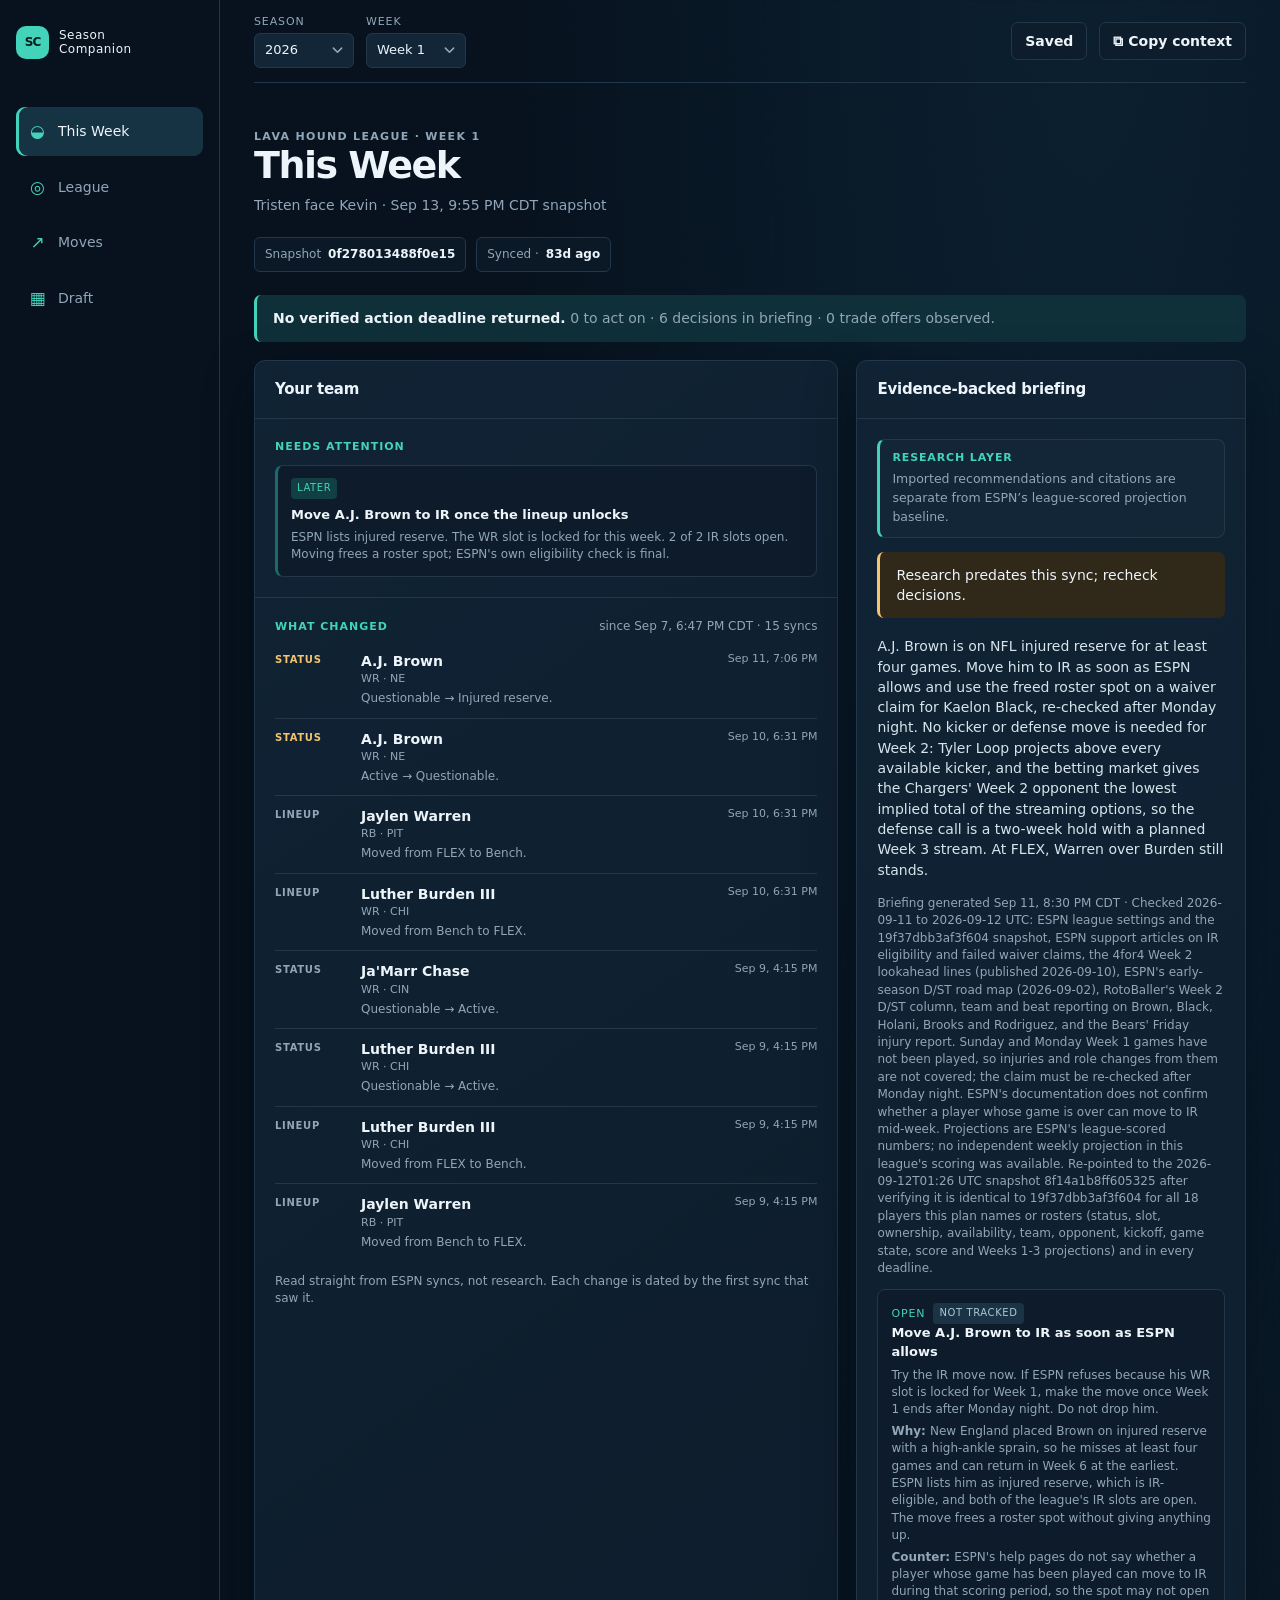
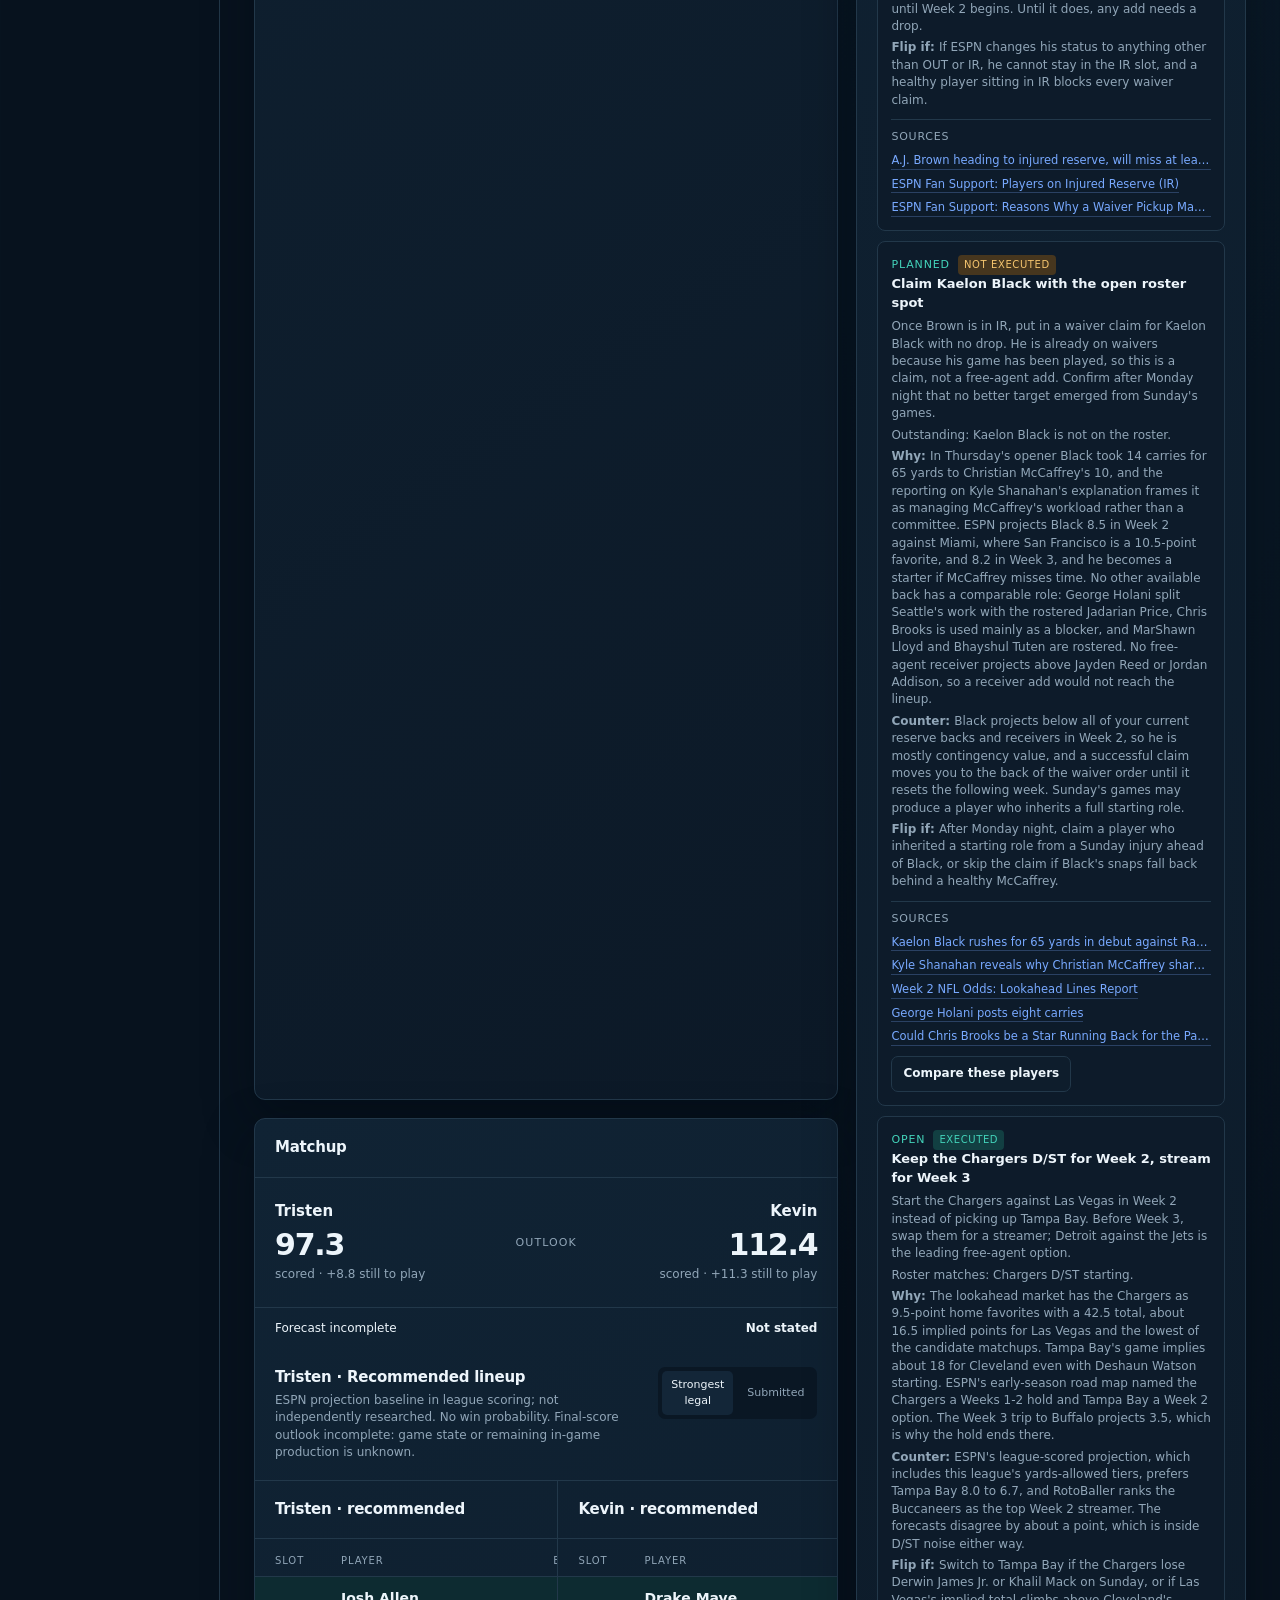
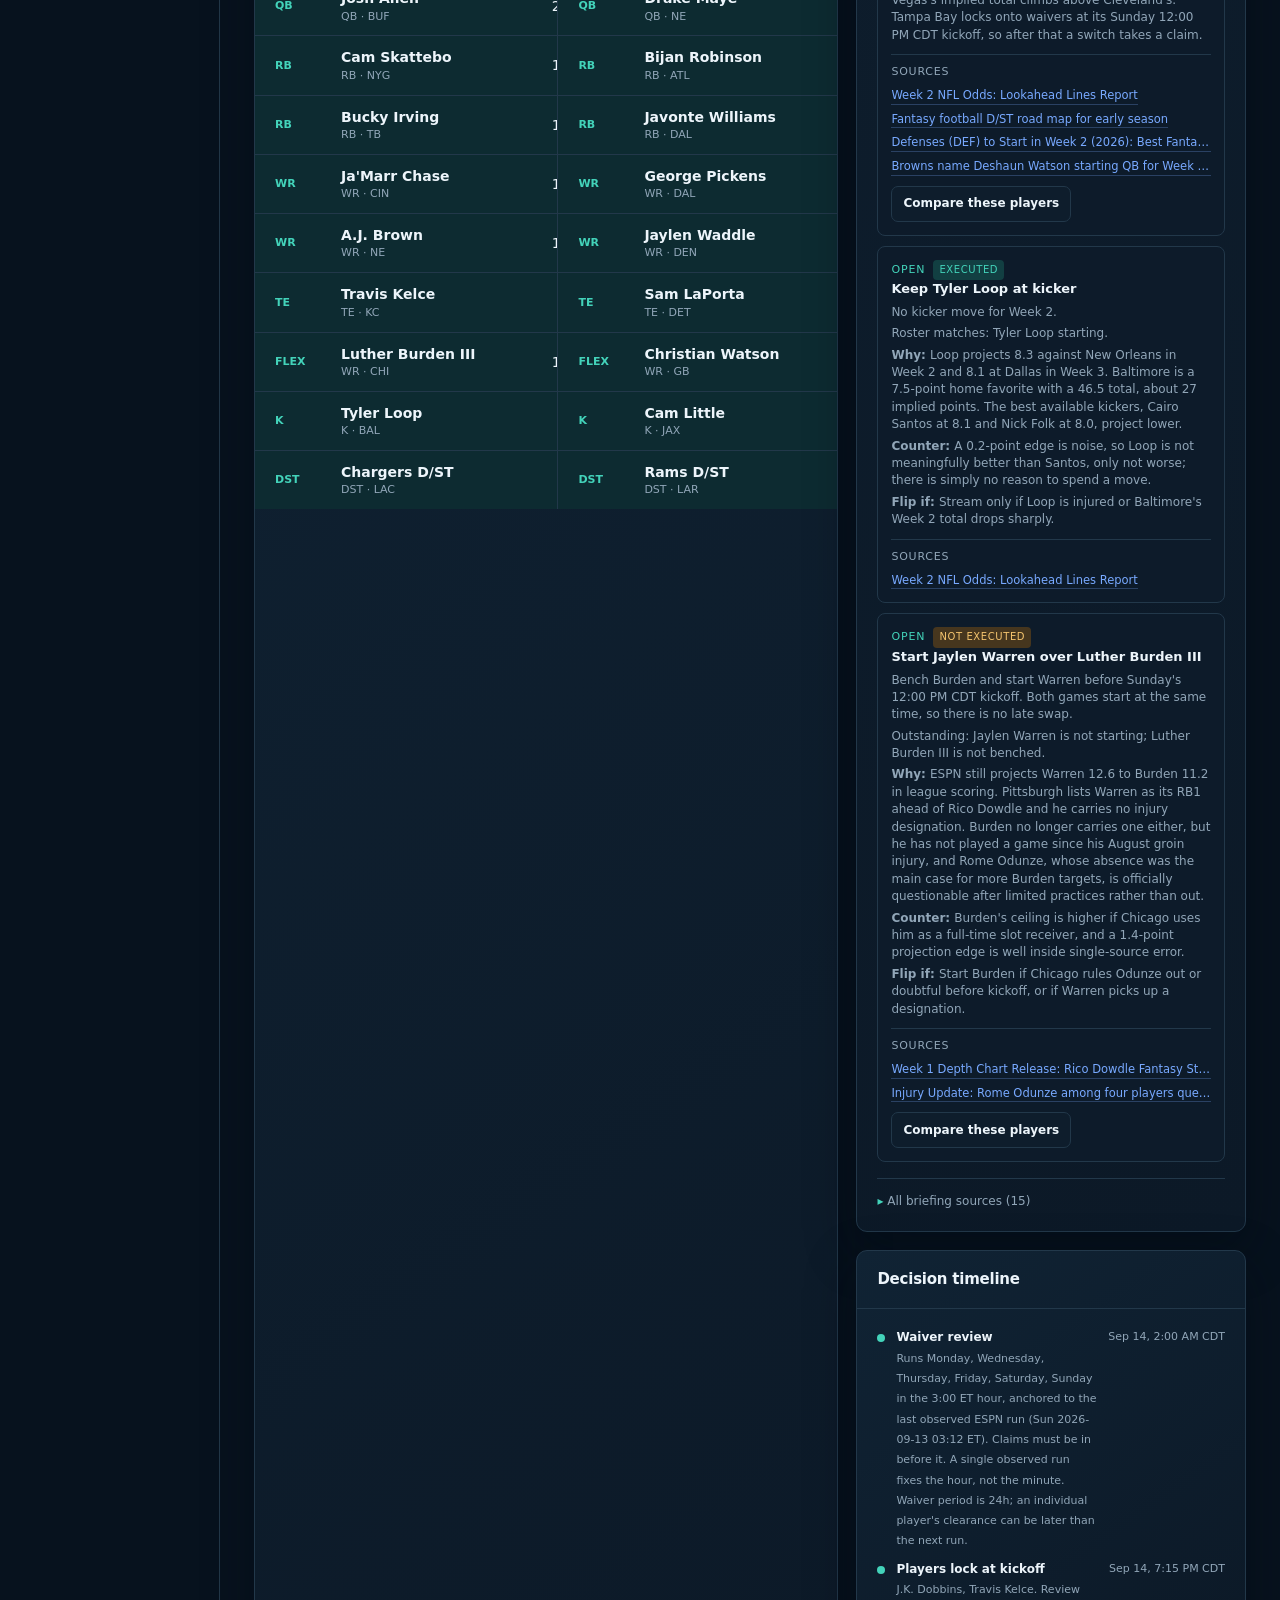
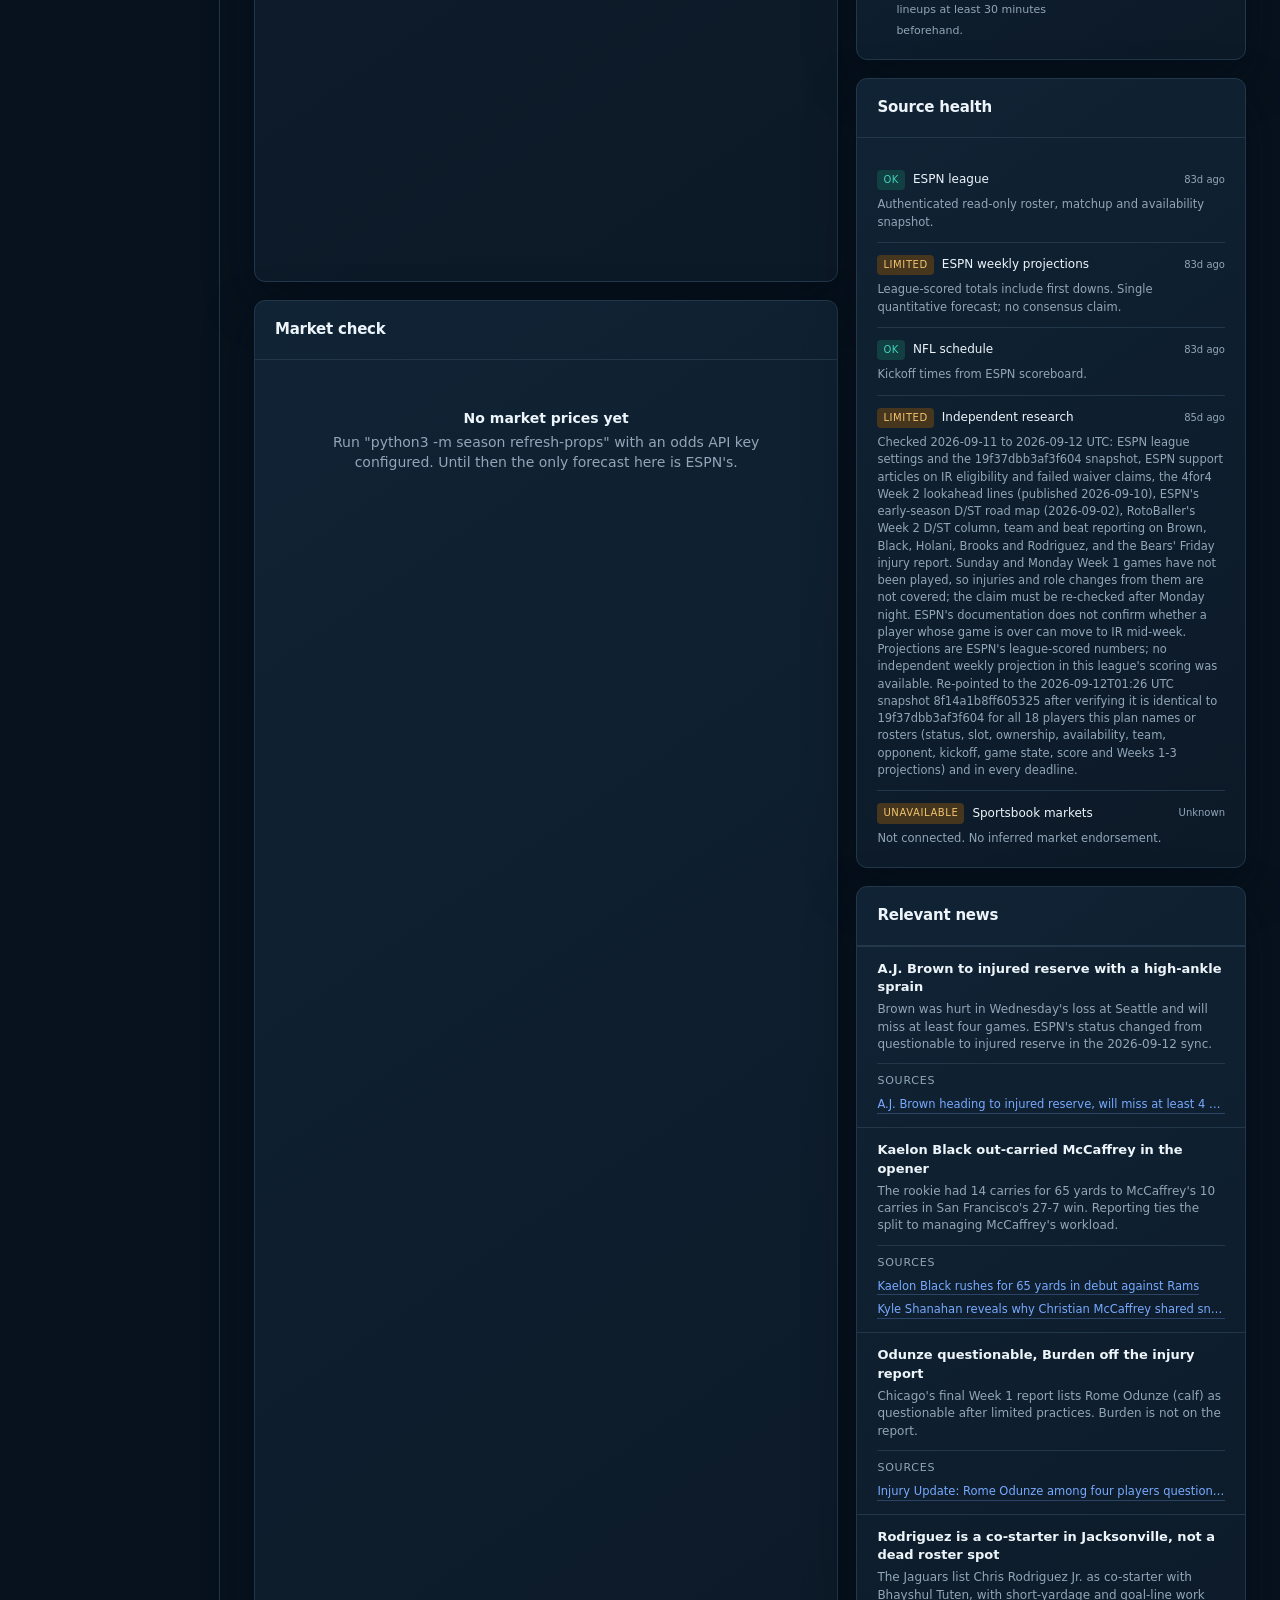
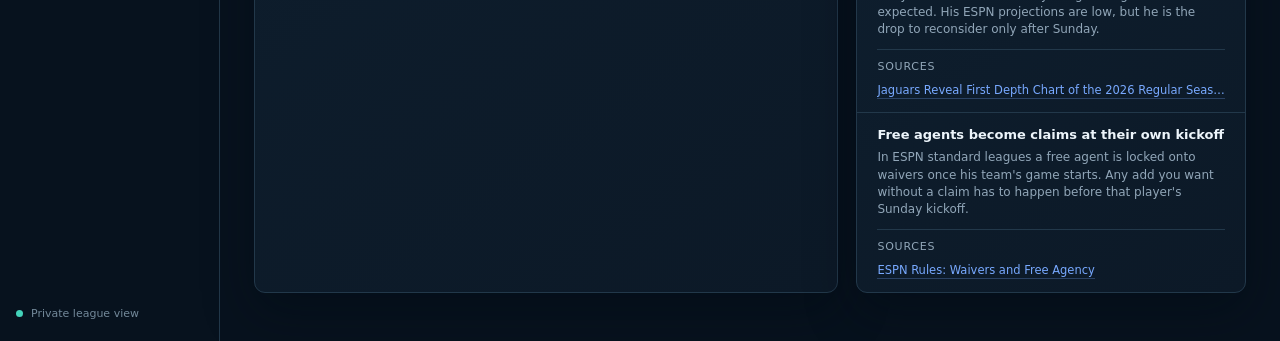
==== commit c214cd61: "Publish season companion export for 2026 week 1" ====
--- a/out/season_current.html
+++ b/out/season_current.html
@@ -6,7 +6,7 @@
   <meta name="theme-color" content="#08131f">
   <meta name="robots" content="noindex, nofollow">
   <title>Season Companion · season 2026, week 1</title>
-<!-- Static export generated 2026-09-12 01:28 UTC. Data is frozen at that moment. -->
+<!-- Static export generated 2026-09-14 02:55 UTC. Data is frozen at that moment. -->
   <style>
 :root{color-scheme:dark;--bg:#07121e;--panel:#0e1d2c;--panel-2:#132638;--line:#22384a;--muted:#91a6b8;--text:#edf5fb;--teal:#43d3ba;--teal-dim:#1a6c68;--amber:#f4c46e;--red:#ff7d83;--blue:#78a9ff;--shadow:0 18px 50px #02091266;font-family:Inter,ui-sans-serif,system-ui,-apple-system,BlinkMacSystemFont,"Segoe UI",sans-serif;color:var(--text);background:var(--bg)}*{box-sizing:border-box}body{margin:0;min-width:320px;background:radial-gradient(ellipse at 85% -10%,#16415a55 0,transparent 38%),var(--bg);font-size:14px;line-height:1.45}button,select{font:inherit;color:inherit}button{cursor:pointer}.app-shell{display:flex;min-height:100vh}.rail{width:220px;padding:26px 16px 20px;border-right:1px solid var(--line);display:flex;flex-direction:column;flex-shrink:0}.wordmark{display:flex;gap:10px;align-items:center;color:var(--text);font-size:12px;line-height:1.1;letter-spacing:.04em;text-decoration:none}.wordmark-mark{display:grid;place-items:center;width:33px;height:33px;border-radius:10px;background:var(--teal);color:#06201f;font-weight:800;letter-spacing:-.08em}.nav-list{display:grid;gap:7px;margin-top:48px}.nav-list a{display:flex;align-items:center;gap:12px;padding:12px 13px;border-radius:9px;color:var(--muted);text-decoration:none}.nav-list a:hover,.nav-list a.active{color:var(--text);background:#163344}.nav-list a.active{box-shadow:inset 3px 0 var(--teal)}.nav-icon{width:17px;text-align:center;font-size:17px;color:var(--teal)}.rail-footer{display:flex;gap:8px;align-items:center;margin-top:auto;color:#73899a;font-size:11px}.status-dot{width:7px;height:7px;background:var(--teal);border-radius:50%}.main-content{width:min(1400px,100%);margin:0 auto;padding:0 34px 48px}.topbar{height:83px;display:flex;align-items:center;justify-content:space-between;border-bottom:1px solid var(--line);gap:20px}.mobile-brand{display:none}.context-controls,.top-actions{display:flex;align-items:center;gap:12px}.select-label{display:grid;gap:3px;color:var(--muted);font-size:11px;letter-spacing:.08em;text-transform:uppercase}.select-label select{min-width:100px;padding:7px 28px 7px 10px;border:1px solid var(--line);border-radius:6px;background-color:var(--panel-2);color:var(--text);font-size:13px;text-transform:none;letter-spacing:0;appearance:none;-webkit-appearance:none;cursor:pointer;background-image:url("data:image/svg+xml,%3Csvg xmlns='http://www.w3.org/2000/svg' viewBox='0 0 12 8' fill='none' stroke='%2391a6b8' stroke-width='1.7' stroke-linecap='round' stroke-linejoin='round'%3E%3Cpath d='M1.5 2 6 6.5 10.5 2'/%3E%3C/svg%3E");background-repeat:no-repeat;background-position:right 10px center;background-size:11px 8px;transition:border-color .12s ease,background-color .12s ease}.select-label select:hover{border-color:var(--teal-dim);background-color:#17304a}.select-label select:focus-visible{border-color:var(--teal)}.select-label select option{background:var(--panel);color:var(--text)}.button{min-height:38px;padding:8px 13px;border:1px solid transparent;border-radius:7px;font-weight:650}.button.secondary{border-color:var(--line);background:var(--panel);color:var(--text)}.button.secondary:hover{border-color:var(--teal-dim);background:var(--panel-2)}.button.primary{background:var(--teal);color:#06201f}.button:focus-visible,a:focus-visible,select:focus-visible{outline:2px solid var(--teal);outline-offset:2px}.loading-panel,.error-panel{display:grid;place-items:center;min-height:40vh;color:var(--muted);text-align:center}.spinner{width:24px;height:24px;border:2px solid var(--line);border-top-color:var(--teal);border-radius:50%;animation:spin .8s linear infinite}@keyframes spin{to{transform:rotate(360deg)}}.page-header{padding:38px 0 22px;display:flex;align-items:flex-end;justify-content:space-between;gap:20px}.eyebrow{margin:0 0 5px;color:var(--teal);font-weight:700;font-size:11px;letter-spacing:.12em;text-transform:uppercase}.page-header h1{margin:0;font-size:clamp(26px,3vw,38px);letter-spacing:-.04em;line-height:1.1}.page-header p{margin:8px 0 0;color:var(--muted)}.state-strip{display:flex;flex-wrap:wrap;gap:10px;margin:0 0 23px}.state-chip{display:flex;align-items:center;gap:7px;padding:8px 10px;border:1px solid var(--line);border-radius:6px;background:#0b1927;color:var(--muted);font-size:12px}.state-chip strong{color:var(--text)}.state-chip.warning{border-color:#72592e;color:var(--amber)}.state-chip.danger{border-color:#713d48;color:var(--red)}.grid{display:grid;gap:18px}.grid.two{grid-template-columns:minmax(0,1.5fr) minmax(280px,1fr)}.grid.three{grid-template-columns:repeat(3,minmax(0,1fr))}.panel{background:linear-gradient(145deg,#102334,#0c1927);border:1px solid var(--line);border-radius:11px;box-shadow:var(--shadow);overflow:hidden}.panel-pad{padding:20px}.panel-header{display:flex;justify-content:space-between;align-items:flex-start;gap:12px;padding:18px 20px;border-bottom:1px solid var(--line)}.panel-header h2,.panel-header h3{margin:0;font-size:15px;letter-spacing:-.015em}.panel-header p{margin:3px 0 0;color:var(--muted);font-size:12px}.label{color:var(--muted);font-size:11px;letter-spacing:.07em;text-transform:uppercase}.muted{color:var(--muted)}.small{font-size:12px}.attention{border-left:3px solid var(--teal);padding:13px 16px;background:#103039;border-radius:7px;margin-bottom:18px}.attention.warning{border-color:var(--amber);background:#302919}.attention p{margin:0}.scoreboard{display:grid;grid-template-columns:1fr auto 1fr;gap:18px;padding:23px 20px;align-items:center}.team-score{text-align:center}.team-score:first-child{text-align:left}.team-score:last-child{text-align:right}.team-score .team-name{font-weight:700;font-size:15px}.score{font-size:30px;font-weight:750;letter-spacing:-.04em;margin-top:4px}.score.pending{color:var(--muted);font-size:22px}.versus{color:var(--muted);font-size:11px;text-transform:uppercase;letter-spacing:.1em}.metric-row{display:flex;justify-content:space-between;gap:12px;padding:12px 20px;border-top:1px solid var(--line);font-size:12px}.metric-row strong{color:var(--text)}.scenario{display:flex;gap:5px;padding:4px;border-radius:7px;background:#0a1724}.scenario button{padding:6px 9px;background:transparent;border:0;border-radius:5px;color:var(--muted);font-size:11px}.scenario button.selected{background:var(--panel-2);color:var(--text)}.lineup-grid{overflow:auto}.lineup-row{display:grid;grid-template-columns:56px minmax(150px,1fr) 82px 92px;gap:10px;align-items:center;padding:11px 20px;border-top:1px solid var(--line);min-width:440px}.slot-name{color:var(--muted);font-size:11px;font-weight:700;text-transform:uppercase}.player-link{padding:0;border:0;background:none;color:var(--text);font-weight:650;text-align:left}.player-link:hover{color:var(--teal)}.player-meta{display:block;color:var(--muted);font-size:11px;font-weight:400}.projection{text-align:right;font-variant-numeric:tabular-nums}.lock{text-align:right;color:var(--muted);font-size:11px}.lock.locked{color:var(--amber)}.recommended{background:#0d2b31}.recommended .slot-name{color:var(--teal)}.decision{padding:16px 20px;border-top:1px solid var(--line)}.decision h3{font-size:14px;margin:0 0 5px}.decision p{margin:5px 0;color:var(--muted);font-size:12px}.decision-status{color:var(--teal);font-size:11px;text-transform:uppercase;letter-spacing:.08em}
 .decision-head{display:flex;align-items:center;gap:8px;flex-wrap:wrap}.research-boundary{display:flex;flex-direction:column;gap:4px;margin:0 0 14px;padding:10px 12px;border:1px solid var(--line);border-left:3px solid var(--teal);border-radius:8px;background:var(--panel-2)}.research-boundary strong{font-size:11px;letter-spacing:.08em;text-transform:uppercase;color:var(--teal)}.research-boundary span{color:var(--muted);font-size:12.5px;line-height:1.5}.briefing-summary{font-size:14px;color:#d7e4eb;margin:0 0 15px}.decision-list{display:grid;gap:10px;grid-template-columns:minmax(0,1fr)}.decision-card{padding:13px;border:1px solid var(--line);border-radius:8px;background:#0d1b2a;min-width:0;overflow-wrap:anywhere}.decision-card h3{margin:0 0 5px;font-size:13px}.decision-card p{margin:4px 0;color:var(--muted);font-size:12px}.citation-list{display:flex;flex-wrap:wrap;align-items:center;gap:6px 10px;margin-top:10px;padding-top:9px;border-top:1px solid var(--line);min-width:0;max-width:100%}.citation-list .label{width:100%;margin-bottom:1px}.citation-list a{color:var(--blue);font-size:11.5px;text-decoration:none;border-bottom:1px solid #78a9ff44;max-width:100%;min-width:0;flex:0 1 auto;overflow:hidden;text-overflow:ellipsis;white-space:nowrap}.citation-list a:hover{border-bottom-color:var(--blue)}.sources-details{margin-top:16px;padding-top:14px;border-top:1px solid var(--line)}.sources-details summary{cursor:pointer;color:var(--muted);font-size:12px;list-style:none}.sources-details summary::-webkit-details-marker{display:none}.sources-details summary::before{content:"▸ ";color:var(--teal)}.sources-details[open] summary::before{content:"▾ "}.sources-details summary:hover{color:var(--text)}.sources-details .source-list{margin-top:12px}.source-list{display:grid;gap:9px;grid-template-columns:minmax(0,1fr)}.source-item{display:flex;justify-content:space-between;gap:10px;padding-bottom:9px;border-bottom:1px solid var(--line);font-size:12px;min-width:0}.source-item>*{min-width:0}.briefing-source{display:grid;gap:3px}.briefing-source a{overflow-wrap:anywhere}.briefing-source .fresh{white-space:normal;line-height:1.45}.source-item a{color:var(--blue)}.fresh{font-size:10px;color:var(--muted);white-space:nowrap}.health-list{margin-top:12px;display:grid;gap:12px;grid-template-columns:minmax(0,1fr)}.health-item{padding-bottom:11px;border-bottom:1px solid var(--line)}.health-item:last-child{padding-bottom:0;border-bottom:0}.health-head{display:flex;align-items:center;gap:8px;flex-wrap:wrap}.health-name{font-size:12px;color:var(--text);min-width:0}.health-head .fresh{margin-left:auto}.health-detail{margin:6px 0 0;color:var(--muted);font-size:11.5px;line-height:1.5;overflow-wrap:anywhere}.deadline-list{display:grid;gap:11px;grid-template-columns:minmax(0,1fr)}.deadline{display:grid;grid-template-columns:9px 1fr auto;gap:10px;align-items:start}.deadline-dot{width:8px;height:8px;margin-top:5px;border-radius:50%;background:var(--teal)}.deadline.unverified .deadline-dot{background:var(--amber)}.deadline strong{display:block;font-size:12px}.deadline span{color:var(--muted);font-size:11px}.deadline time{color:var(--muted);font-size:11px;white-space:nowrap}.news-list{display:grid;gap:0;grid-template-columns:minmax(0,1fr)}.news-item{padding:13px 20px;border-top:1px solid var(--line)}.news-item h3{font-size:13px;margin:0 0 4px}.news-item p{color:var(--muted);font-size:12px;margin:0}.tabs{display:flex;gap:4px;overflow:auto;border-bottom:1px solid var(--line);padding:0 20px}.tabs button{padding:13px 9px;background:transparent;border:0;border-bottom:2px solid transparent;color:var(--muted);white-space:nowrap}.tabs button.selected{border-color:var(--teal);color:var(--text)}.team-grid{display:grid;grid-template-columns:repeat(auto-fill,minmax(260px,1fr));gap:14px}.team-card{padding:16px;border:1px solid var(--line);border-radius:9px;background:var(--panel)}.team-card.selected{border-color:var(--teal)}.team-card h3{margin:0;font-size:15px}.team-card p{margin:3px 0 14px;color:var(--muted);font-size:11px}.team-card dl{display:grid;grid-template-columns:1fr auto;gap:5px 10px;margin:0;font-size:12px}.team-card dt{color:var(--muted)}.team-card dd{margin:0}.roster-table,.draft-table{width:100%;border-collapse:collapse}.roster-table th,.roster-table td,.draft-table th,.draft-table td{padding:11px 14px;text-align:left;border-bottom:1px solid var(--line);font-size:12px;vertical-align:top}.roster-table th,.draft-table th{color:var(--muted);font-size:10px;letter-spacing:.08em;text-transform:uppercase;font-weight:650}.roster-table tbody tr:hover,.draft-table tbody tr:hover{background:#13283a}.table-wrap{overflow:auto}.filters{display:flex;flex-wrap:wrap;gap:10px;padding:16px 20px;border-bottom:1px solid var(--line)}.filters label{display:grid;gap:4px;color:var(--muted);font-size:11px}.filters select,.filters input{padding:8px 9px;border:1px solid var(--line);border-radius:5px;background:var(--panel);min-width:135px}.empty{padding:28px 20px;color:var(--muted);text-align:center}.empty strong{display:block;color:var(--text);margin-bottom:4px}.badge{display:inline-block;padding:3px 6px;border-radius:4px;background:#1b3445;color:#a9c8d5;font-size:10px;text-transform:uppercase;letter-spacing:.06em}.badge.teal{background:#123f42;color:var(--teal)}.badge.amber{background:#46361e;color:var(--amber)}.drawer-backdrop{position:fixed;inset:0;background:#020811a8;z-index:5}.drawer{position:fixed;right:0;top:0;bottom:0;z-index:6;width:min(500px,100%);overflow:auto;background:#0a1725;border-left:1px solid var(--line);box-shadow:-22px 0 70px #02091299}.drawer-head{display:flex;justify-content:space-between;align-items:flex-start;padding:23px 22px;border-bottom:1px solid var(--line)}.drawer-head h2{margin:0;font-size:21px}.drawer-body{padding:22px}.drawer-section{padding:18px 0;border-top:1px solid var(--line)}.drawer-section:first-child{border-top:0;padding-top:0}.drawer-section h3{margin:0 0 10px;font-size:12px;text-transform:uppercase;letter-spacing:.08em;color:var(--teal)}.kv{display:grid;grid-template-columns:1fr 1fr;gap:10px}.kv div{padding:10px;border-radius:6px;background:var(--panel)}.kv span{display:block;color:var(--muted);font-size:11px}.kv strong{display:block;margin-top:2px}.toast{position:fixed;right:22px;bottom:22px;padding:11px 15px;border:1px solid var(--teal-dim);border-radius:7px;background:#102f34;color:var(--text);box-shadow:var(--shadow);transform:translateY(20px);opacity:0;pointer-events:none;transition:.2s;z-index:9}.toast.show{transform:translateY(0);opacity:1}.mobile-only{display:none}
@@ -46,7 +46,7 @@
   </div>
   <div id="drawer-root"></div>
   <div id="toast" role="status" aria-live="polite"></div>
-  <script>window.__SEASON_BUNDLE__={"seasons":[2026],"weeks":[1],"contents":"season 2026, week 1","exported_at":"2026-09-12T01:28:27.123031+00:00","overviews":{"2026-1":{"schema_version":1,"snapshot_id":"8f14a1b8ff605325","generated_at":"2026-09-12T01:28:27.115904+00:00","data_as_of":"2026-09-12T01:26:04.724275+00:00","stale":false,"warnings":[],"season":2026,"week":1,"league":{"id":null,"name":"Lava Hound League","my_team_id":5,"timezone":"America/Chicago"},"rules":{"lineup_slots":[{"id":0,"label":"QB","count":1},{"id":2,"label":"RB","count":2},{"id":4,"label":"WR","count":2},{"id":6,"label":"TE","count":1},{"id":23,"label":"FLEX","count":1},{"id":17,"label":"K","count":1},{"id":16,"label":"DST","count":1}],"ir_slots":2,"waiver_priority":10,"waiver_hours":24,"waiver_timing_verified":true,"trade_review_hours":24,"trade_deadline":"2026-12-02T17:00:00+00:00","scoring":[{"stat_id":"213","points":0.5},{"stat_id":"123","points":0.0,"overrides":{"16":-1.0}},{"stat_id":"133","points":0.0,"overrides":{"16":-3.0}},{"stat_id":"25","points":6.0},{"stat_id":"212","points":0.25},{"stat_id":"72","points":-2.0},{"stat_id":"134","points":0.0,"overrides":{"16":-5.0}},{"stat_id":"135","points":0.0,"overrides":{"16":-6.0}},{"stat_id":"136","points":0.0,"overrides":{"16":-7.0}},{"stat_id":"211","points":0.1},{"stat_id":"43","points":6.0},{"stat_id":"4","points":4.0},{"stat_id":"102","points":6.0,"overrides":{"16":6.0}},{"stat_id":"53","points":0.5},{"stat_id":"103","points":6.0,"overrides":{"16":6.0}},{"stat_id":"24","points":0.1},{"stat_id":"101","points":6.0,"overrides":{"16":6.0}},{"stat_id":"104","points":6.0,"overrides":{"16":6.0}},{"stat_id":"128","points":0.0,"overrides":{"16":5.0}},{"stat_id":"125","points":0.0,"overrides":{"16":-5.0}},{"stat_id":"85","points":-1.0},{"stat_id":"3","points":0.04},{"stat_id":"124","points":0.0,"overrides":{"16":-3.0}},{"stat_id":"132","points":0.0,"overrides":{"16":-1.0}},{"stat_id":"86","points":1.0},{"stat_id":"42","points":0.1},{"stat_id":"129","points":0.0,"overrides":{"16":3.0}},{"stat_id":"130","points":0.0,"overrides":{"16":2.0}},{"stat_id":"89","points":0.0,"overrides":{"16":5.0}},{"stat_id":"90","points":0.0,"overrides":{"16":4.0}},{"stat_id":"206","points":2.0,"overrides":{"16":2.0}},{"stat_id":"209","points":1.0,"overrides":{"16":1.0}},{"stat_id":"95","points":0.0,"overrides":{"16":2.0}},{"stat_id":"93","points":6.0,"overrides":{"16":6.0}},{"stat_id":"98","points":0.0,"overrides":{"16":2.0}},{"stat_id":"91","points":0.0,"overrides":{"16":3.0}},{"stat_id":"96","points":0.0,"overrides":{"16":2.0}},{"stat_id":"97","points":0.0,"overrides":{"16":2.0}},{"stat_id":"19","points":2.0},{"stat_id":"20","points":-2.0},{"stat_id":"198","points":4.0},{"stat_id":"63","points":6.0},{"stat_id":"80","points":3.0},{"stat_id":"26","points":2.0},{"stat_id":"92","points":0.0,"overrides":{"16":1.0}},{"stat_id":"77","points":3.5},{"stat_id":"99","points":0.0,"overrides":{"16":1.0}},{"stat_id":"44","points":2.0},{"stat_id":"201","points":5.0}]},"teams":[{"id":1,"name":"Zach","espn_name":"Capullo","manager":"Zach","abbrev":"ZAC","waiver_priority":3,"roster":[{"id":4241389,"name":"CeeDee Lamb","pos":"WR","nfl_team":"DAL","status":"ACTIVE","slot_id":4,"slot":"WR","owner_id":1,"eligible_slots":[3,4,5,23,7,20,21],"projection":16.10754099,"actual":null,"kickoff":"2026-09-14T00:20:00+00:00","opponent":"@ NYG","game_state":"pre","locked":false,"availability":"ONTEAM","week_outlook":[{"week":1,"projection":16.10754099,"opponent":"@ NYG","kickoff":"2026-09-14T00:20:00+00:00"},{"week":2,"projection":17.30768976,"opponent":"vs WSH","kickoff":"2026-09-20T20:25:00+00:00"},{"week":3,"projection":15.80795305,"opponent":"vs BAL","kickoff":"2026-09-27T20:25:00+00:00"}],"outlook":"Lamb is eyeing a bounceback season following a 2025 campaign in which he finished 12th among receivers in fantasy PPG \ufffd his worst finish since 2021. Lamb did go over 1,000 yards for the fifth season in a row, but he missed three games, led all receivers with eight drops and was unlucky in the TD department, having scored three touchdowns (6.6 expected) despite seeing 11 end zone targets. Lamb, 27, remains in his prime and he was fantasy's top-scoring receiver the last time he played a full season (2023). As long Dak Prescott is on the field with him, Lamb will be a solid fantasy WR1 with elite upside.","breakdown":{"reconciled":true,"scored_total":16.13,"groups":[{"label":"Rushing yards","points":0.08},{"label":"Receiving yards","points":8.1},{"label":"Receptions","points":3.07},{"label":"First downs","points":1.93},{"label":"Touchdowns","points":3.0},{"label":"Turnovers","points":-0.08}],"volume":[{"label":"Carries","value":0.1},{"label":"Rushing yards","value":0.8},{"label":"Targets","value":9.3},{"label":"Receptions","value":6.1},{"label":"Receiving yards","value":81.0},{"label":"Rushing first downs","value":0.2},{"label":"Receiving first downs","value":3.8}]}},{"id":3043078,"name":"Derrick Henry","pos":"RB","nfl_team":"BAL","status":"ACTIVE","slot_id":2,"slot":"RB","owner_id":1,"eligible_slots":[2,3,23,7,20,21],"projection":17.22846989,"actual":null,"kickoff":"2026-09-13T17:00:00+00:00","opponent":"@ IND","game_state":"pre","locked":false,"availability":"ONTEAM","week_outlook":[{"week":1,"projection":17.22846989,"opponent":"@ IND","kickoff":"2026-09-13T17:00:00+00:00"},{"week":2,"projection":17.93229742,"opponent":"vs NO","kickoff":"2026-09-20T17:00:00+00:00"},{"week":3,"projection":16.92745581,"opponent":"@ DAL","kickoff":"2026-09-27T20:25:00+00:00"}],"outlook":"Henry continues to defy the odds, playing at a high level despite now entering his age-32 season. In 2025, he finished exactly second in the NFL in rushing yards for the fourth season in a row, and his 24 carries inside the 5-yard line were easily the most in the league. Henry leads the NFL in carries inside the 5-yard line (42) and is second in touchdowns (34) since joining Baltimore prior to the 2024 season, and he hasn't finished lower than eighth among RBs in touchdowns since 2017. Henry continues to run at a high level (his 5.20 yards per carry last season ranked fifth among qualified backs), but he's still a nonfactor as a receiver (outside the top 45 backs in targets, catches and yards last season). He remains a featured rusher in a terrific offense and is well positioned for his fifth consecutive top-eight fantasy campaign.","breakdown":{"reconciled":true,"scored_total":17.2,"groups":[{"label":"Rushing yards","points":8.83},{"label":"Receiving yards","points":1.26},{"label":"Receptions","points":0.65},{"label":"First downs","points":1.51},{"label":"Touchdowns","points":5.1},{"label":"Turnovers","points":-0.18}],"volume":[{"label":"Carries","value":18.6},{"label":"Rushing yards","value":88.3},{"label":"Targets","value":1.7},{"label":"Receptions","value":1.3},{"label":"Receiving yards","value":12.6},{"label":"Rushing first downs","value":4.8},{"label":"Receiving first downs","value":0.6}]}},{"id":4239996,"name":"Travis Etienne Jr.","pos":"RB","nfl_team":"NO","status":"ACTIVE","slot_id":2,"slot":"RB","owner_id":1,"eligible_slots":[2,3,23,7,20,21],"projection":14.31669058,"actual":null,"kickoff":"2026-09-13T17:00:00+00:00","opponent":"@ DET","game_state":"pre","locked":false,"availability":"ONTEAM","week_outlook":[{"week":1,"projection":14.31669058,"opponent":"@ DET","kickoff":"2026-09-13T17:00:00+00:00"},{"week":2,"projection":13.01573759,"opponent":"@ BAL","kickoff":"2026-09-20T17:00:00+00:00"},{"week":3,"projection":15.90069047,"opponent":"vs LV","kickoff":"2026-09-27T20:25:00+00:00"}],"outlook":"Etienne signed with the Saints after spending the first five seasons of his pro career with the Jaguars. The 2021 first-round pick has produced at least 1,399 scrimmage yards in three of the past four seasons and scored a career-high 13 touchdowns in 2025. A capable rusher and receiver, Etienne has already reached 1,000-plus rushing yards three times and has 35-plus catches in each of the past four seasons. Even if the Saints retain Alvin Kamara as a situational player, Etienne will have a clear path to feature-back duties in an ascending offense led by second-year QB Tyler Shough. That will be enough to position the 27-year-old for his third top-15 fantasy campaign in four years. Consider Etienne a solid RB2 target with backend RB1 upside.","breakdown":{"reconciled":true,"scored_total":14.33,"groups":[{"label":"Rushing yards","points":6.4},{"label":"Receiving yards","points":2.44},{"label":"Receptions","points":1.46},{"label":"First downs","points":1.52},{"label":"Touchdowns","points":2.58},{"label":"Two-point conversions","points":0.06},{"label":"Turnovers","points":-0.12}],"volume":[{"label":"Carries","value":15.1},{"label":"Rushing yards","value":64.0},{"label":"Targets","value":4.0},{"label":"Receptions","value":2.9},{"label":"Receiving yards","value":24.4},{"label":"Rushing first downs","value":3.4},{"label":"Receiving first downs","value":1.3}]}},{"id":4239993,"name":"Tee Higgins","pos":"WR","nfl_team":"CIN","status":"ACTIVE","slot_id":4,"slot":"WR","owner_id":1,"eligible_slots":[3,4,5,23,7,20,21],"projection":12.15214508,"actual":null,"kickoff":"2026-09-13T17:00:00+00:00","opponent":"vs TB","game_state":"pre","locked":false,"availability":"ONTEAM","week_outlook":[{"week":1,"projection":12.15214508,"opponent":"vs TB","kickoff":"2026-09-13T17:00:00+00:00"},{"week":2,"projection":11.14552364,"opponent":"@ HOU","kickoff":"2026-09-20T17:00:00+00:00"},{"week":3,"projection":11.31015755,"opponent":"@ PIT","kickoff":"2026-09-27T17:00:00+00:00"}],"outlook":"Higgins may be overshadowed by teammate Ja'Marr Chase, but that hasn't stopped the veteran receiver from playing a key role near the goal line in the Bengals' pass-friendly offense. Despite missing seven games over the past two seasons, Higgins sits eighth among receivers in end zone targets (24) and fourth in touchdowns (21) during the span. The 2020 second-round pick finished both seasons in the top 20 in fantasy points (overall and per game). Durability (he hasn't played a full season since 2020) and a limited target share are concerns here, but Higgins' combination of talent and role in a Joe Burrow-led offense are enough to allow fringe-WR2 production.","breakdown":{"reconciled":true,"scored_total":12.15,"groups":[{"label":"Receiving yards","points":5.63},{"label":"Receptions","points":2.15},{"label":"First downs","points":1.33},{"label":"Touchdowns","points":3.06},{"label":"Turnovers","points":-0.06}],"volume":[{"label":"Targets","value":6.8},{"label":"Receptions","value":4.3},{"label":"Receiving yards","value":56.3},{"label":"Receiving first downs","value":2.7}]}},{"id":4871023,"name":"Carnell Tate","pos":"WR","nfl_team":"TEN","status":"ACTIVE","slot_id":20,"slot":"Bench","owner_id":1,"eligible_slots":[25,3,4,5,23,7,20,21],"projection":11.18066375,"actual":null,"kickoff":"2026-09-13T17:00:00+00:00","opponent":"vs NYJ","game_state":"pre","locked":false,"availability":"ONTEAM","week_outlook":[{"week":1,"projection":11.18066375,"opponent":"vs NYJ","kickoff":"2026-09-13T17:00:00+00:00"},{"week":2,"projection":10.68415248,"opponent":"vs PHI","kickoff":"2026-09-20T17:00:00+00:00"},{"week":3,"projection":11.04711158,"opponent":"@ NYG","kickoff":"2026-09-27T17:00:00+00:00"}],"outlook":"Tate was selected by the Titans with the fourth overall pick of April's draft. He didn't see a ton of volume at Ohio State, but he was efficient, averaging 13.1 yards per target (first in this rookie WR class) and 3.06 yards per route run (third) in 2025. He also paced the class in YPT for his career (11.6) and caught an impressive 75% of his targets during the 39-game span. Tate underwhelmed in the 40-yard dash at the combine (4.53 at 192 pounds), but he measured in with big hands and a large wingspan. Wide receivers selected in the top 10 handle, on average, one-quarter of their team's targets and generally deliver WR2/3 fantasy production. Cam Ward's development will be key here, but Tate's combination of talent and projected target volume is enough to make him an appealing WR3.","breakdown":{"reconciled":true,"scored_total":11.2,"groups":[{"label":"Receiving yards","points":6.0},{"label":"Receptions","points":2.14},{"label":"First downs","points":1.34},{"label":"Touchdowns","points":1.8},{"label":"Turnovers","points":-0.08}],"volume":[{"label":"Targets","value":6.9},{"label":"Receptions","value":4.3},{"label":"Receiving yards","value":60.0},{"label":"Receiving first downs","value":2.7}]}},{"id":5083076,"name":"Harold Fannin Jr.","pos":"TE","nfl_team":"CLE","status":"ACTIVE","slot_id":6,"slot":"TE","owner_id":1,"eligible_slots":[5,6,23,7,20,21],"projection":9.93598658,"actual":null,"kickoff":"2026-09-13T17:00:00+00:00","opponent":"@ JAX","game_state":"pre","locked":false,"availability":"ONTEAM","week_outlook":[{"week":1,"projection":9.93598658,"opponent":"@ JAX","kickoff":"2026-09-13T17:00:00+00:00"},{"week":2,"projection":9.50810111,"opponent":"@ TB","kickoff":"2026-09-20T17:00:00+00:00"},{"week":3,"projection":9.80725896,"opponent":"vs CAR","kickoff":"2026-09-27T17:00:00+00:00"}],"outlook":"Fannin is a rising star at the tight end position after overcoming the presence of David Njoku and a quarterback merry-go-round to produce a 72-731-6 receiving line (plus 7-13-1 rushing) as a 21-year-old rookie last season. The third-round pick's 108 targets rank eighth all time by a rookie tight end, and he finished no lower than eighth at the position in catches, yards, touchdowns and fantasy points last season. Fannin figures to see some touchdown regression (seven TDs, 3.8 expected, three end zone targets) and Cleveland still has quarterback question marks, but with Njoku gone, Fannin has a path to improve a bit on what was already a healthy 22% target share. He's a solid TE1 target.","breakdown":{"reconciled":true,"scored_total":9.93,"groups":[{"label":"Rushing yards","points":0.12},{"label":"Receiving yards","points":4.83},{"label":"Receptions","points":2.48},{"label":"First downs","points":1.29},{"label":"Touchdowns","points":1.26},{"label":"Turnovers","points":-0.08}],"volume":[{"label":"Carries","value":0.5},{"label":"Rushing yards","value":1.2},{"label":"Targets","value":7.1},{"label":"Receptions","value":5.0},{"label":"Receiving yards","value":48.3},{"label":"Rushing first downs","value":0.2},{"label":"Receiving first downs","value":2.5}]}},{"id":2577417,"name":"Dak Prescott","pos":"QB","nfl_team":"DAL","status":"ACTIVE","slot_id":0,"slot":"QB","owner_id":1,"eligible_slots":[0,7,20,21],"projection":18.13147486,"actual":null,"kickoff":"2026-09-14T00:20:00+00:00","opponent":"@ NYG","game_state":"pre","locked":false,"availability":"ONTEAM","week_outlook":[{"week":1,"projection":18.13147486,"opponent":"@ NYG","kickoff":"2026-09-14T00:20:00+00:00"},{"week":2,"projection":21.26271454,"opponent":"vs WSH","kickoff":"2026-09-20T20:25:00+00:00"},{"week":3,"projection":17.95012931,"opponent":"vs BAL","kickoff":"2026-09-27T20:25:00+00:00"}],"outlook":"Prescott is entering his 11th NFL season following a successful 2025 campaign in which he led the NFL in completions and ranked no lower than fourth in dropbacks, pass attempts, passing yards and passing TDs. Prescott appeared in all 17 games and has now finished no worse than 11th in fantasy points during all seven seasons in which he has played at least 16 games. Last season, his nine top-10 fantasy weeks were tied for third most at the position. Prescott is no longer much of a threat with his legs, but he should continue to put up big passing numbers with CeeDee Lamb and George Pickens at his disposal. The 33-year-old is a fringe QB1.","breakdown":{"reconciled":true,"scored_total":18.13,"groups":[{"label":"Passing yards","points":9.7},{"label":"Rushing yards","points":1.1},{"label":"First downs","points":1.38},{"label":"Touchdowns","points":7.62},{"label":"Two-point conversions","points":0.12},{"label":"Turnovers","points":-1.8}],"volume":[{"label":"Pass attempts","value":32.6},{"label":"Passing yards","value":242.6},{"label":"Carries","value":3.0},{"label":"Rushing yards","value":11.0},{"label":"Passing first downs","value":11.9},{"label":"Rushing first downs","value":0.8}]}},{"id":4429023,"name":"MarShawn Lloyd","pos":"RB","nfl_team":"GB","status":"ACTIVE","slot_id":23,"slot":"FLEX","owner_id":1,"eligible_slots":[2,3,23,7,20,21],"projection":13.13110057,"actual":null,"kickoff":"2026-09-13T20:25:00+00:00","opponent":"@ MIN","game_state":"pre","locked":false,"availability":"ONTEAM","week_outlook":[{"week":1,"projection":13.13110057,"opponent":"@ MIN","kickoff":"2026-09-13T20:25:00+00:00"},{"week":2,"projection":13.5390057,"opponent":"@ NYJ","kickoff":"2026-09-20T17:00:00+00:00"},{"week":3,"projection":15.1637059,"opponent":"vs ATL","kickoff":"2026-09-25T00:15:00+00:00"}],"outlook":"Due to a variety of injuries, Lloyd has appeared in one game since being selected in the third round of the 2024 draft. Now healthy, he appears to have a hold on No. 2 RB duties in Green Bay, which is notable with Josh Jacobs facing a potential suspension. Lloyd is likely to open the season on the RB2/flex radar and should be on your radar in the middle rounds, though note that he'll fade back to no more than an insurance stash once Jacobs returns.","breakdown":{"reconciled":true,"scored_total":13.12,"groups":[{"label":"Rushing yards","points":6.24},{"label":"Receiving yards","points":1.2},{"label":"Receptions","points":0.84},{"label":"First downs","points":1.23},{"label":"Touchdowns","points":3.72},{"label":"Turnovers","points":-0.14}],"volume":[{"label":"Carries","value":14.8},{"label":"Rushing yards","value":62.4},{"label":"Targets","value":2.2},{"label":"Receptions","value":1.7},{"label":"Receiving yards","value":12.0},{"label":"Rushing first downs","value":3.5},{"label":"Receiving first downs","value":0.7}]}},{"id":-16033,"name":"Ravens D/ST","pos":"DST","nfl_team":"BAL","status":"ACTIVE","slot_id":16,"slot":"DST","owner_id":1,"eligible_slots":[16,20,21],"projection":6.63349968,"actual":null,"kickoff":"2026-09-13T17:00:00+00:00","opponent":"@ IND","game_state":"pre","locked":false,"availability":"ONTEAM","week_outlook":[{"week":1,"projection":6.63349968,"opponent":"@ IND","kickoff":"2026-09-13T17:00:00+00:00"},{"week":2,"projection":6.94974684,"opponent":"vs NO","kickoff":"2026-09-20T17:00:00+00:00"},{"week":3,"projection":4.44753392,"opponent":"@ DAL","kickoff":"2026-09-27T20:25:00+00:00"}],"outlook":"No team has as soft a schedule on the defensive side of things than do the Ravens; only the Cowboys (Week 3), Bengals (7 and 17) and Bills (8) stand out as particularly challenging matchups. That's a good thing, considering this unit finished a disappointing 21st in scoring last season. The Ravens still have stars on the defensive side, and the change in head coach to Jesse Minter and defensive coordinator to Anthony Weaver should fuel a rebound to some degree.","breakdown":{"reconciled":true,"scored_total":6.63,"groups":[{"label":"Sacks","points":2.71},{"label":"Takeaways","points":2.28},{"label":"Points allowed","points":0.58},{"label":"Yards allowed","points":0.08},{"label":"Return and defensive TDs","points":0.72},{"label":"Other defense","points":0.26}],"volume":[{"label":"Sacks","value":2.7},{"label":"Interceptions","value":0.7},{"label":"Fumble recoveries","value":0.5},{"label":"Points allowed","value":21.1},{"label":"Yards allowed","value":323.2}]}},{"id":3116165,"name":"Chris Godwin Jr.","pos":"WR","nfl_team":"TB","status":"ACTIVE","slot_id":20,"slot":"Bench","owner_id":1,"eligible_slots":[3,4,5,23,7,20,21],"projection":9.39452101,"actual":null,"kickoff":"2026-09-13T17:00:00+00:00","opponent":"@ CIN","game_state":"pre","locked":false,"availability":"ONTEAM","week_outlook":[{"week":1,"projection":9.39452101,"opponent":"@ CIN","kickoff":"2026-09-13T17:00:00+00:00"},{"week":2,"projection":8.16615495,"opponent":"vs CLE","kickoff":"2026-09-20T17:00:00+00:00"},{"week":3,"projection":8.42128133,"opponent":"vs MIN","kickoff":"2026-09-27T20:05:00+00:00"}],"outlook":"Godwin is on the comeback trail after injuries have limited him to 16 games during the past two seasons. In 2025, he appeared in nine games and reached 11 fantasy points only twice. It seems like a long time ago, Godwin was second among receivers in fantasy points in 2024 when he suffered a severe ankle injury. He wasn't nearly as effective when he was on the field last season, but he's now more than a full year recovered from the injury and has less target competition with Mike Evans no longer on the roster. Entering his age-30 season, Godwin's days as a fantasy WR1 may be over, but with Emeka Egbuka as his only competition to lead the team in targets, he certainly has a path to flex numbers.","breakdown":{"reconciled":true,"scored_total":9.41,"groups":[{"label":"Receiving yards","points":4.55},{"label":"Receptions","points":1.98},{"label":"First downs","points":1.1},{"label":"Touchdowns","points":1.8},{"label":"Two-point conversions","points":0.06},{"label":"Turnovers","points":-0.08}],"volume":[{"label":"Targets","value":5.8},{"label":"Receptions","value":4.0},{"label":"Receiving yards","value":45.5},{"label":"Receiving first downs","value":2.2}]}},{"id":4710714,"name":"De'Zhaun Stribling","pos":"WR","nfl_team":"SF","status":"QUESTIONABLE","slot_id":20,"slot":"Bench","owner_id":1,"eligible_slots":[25,3,4,5,23,7,20,21],"projection":9.0069675,"actual":0.0,"kickoff":"2026-09-11T00:35:00+00:00","opponent":"@ LAR","game_state":"post","locked":true,"availability":"ONTEAM","week_outlook":[{"week":1,"projection":9.0069675,"opponent":"@ LAR","kickoff":"2026-09-11T00:35:00+00:00"},{"week":2,"projection":0.0,"opponent":"vs MIA","kickoff":"2026-09-20T20:25:00+00:00"},{"week":3,"projection":0.0,"opponent":"vs ARI","kickoff":"2026-09-27T20:05:00+00:00"}],"outlook":"Stribling was selected by the 49ers with the 33rd overall pick in April's draft. Stribling had a productive collegiate run, catching 44-plus passes in four of his five seasons, three of which came with different schools. That production included 52-882-6 and 55-811-6 receiving lines at Oklahoma State and Ole Miss over the past two seasons. Stribling primarily worked as a perimeter receiver and peaked with a 22% target share with OSU in 2024. His overall efficiency is pedestrian, but he has good size and speed (4.36 40-yard dash at the combine) and is a plus blocker. Stribling has plenty competition for Year 1 targets (Mike Evans, Deebo Samuel, George Kittle, Christian McCaffrey), so a slow start is possible, but it's likely he'll eventually find his way to a bigger role and fantasy relevance. He's a fine mid-round upside pick.","breakdown":{"reconciled":true,"scored_total":8.98,"groups":[{"label":"Receiving yards","points":4.92},{"label":"Receptions","points":1.66},{"label":"First downs","points":1.07},{"label":"Touchdowns","points":1.38},{"label":"Turnovers","points":-0.06}],"volume":[{"label":"Targets","value":5.5},{"label":"Receptions","value":3.3},{"label":"Receiving yards","value":49.1},{"label":"Receiving first downs","value":2.1}]}},{"id":4575131,"name":"Jacory Croskey-Merritt","pos":"RB","nfl_team":"WSH","status":"ACTIVE","slot_id":20,"slot":"Bench","owner_id":1,"eligible_slots":[2,3,23,7,20,21],"projection":8.62827291,"actual":null,"kickoff":"2026-09-13T20:25:00+00:00","opponent":"@ PHI","game_state":"pre","locked":false,"availability":"ONTEAM","week_outlook":[{"week":1,"projection":8.62827291,"opponent":"@ PHI","kickoff":"2026-09-13T20:25:00+00:00"},{"week":2,"projection":9.43207262,"opponent":"@ DAL","kickoff":"2026-09-20T20:25:00+00:00"},{"week":3,"projection":8.87622682,"opponent":"vs SEA","kickoff":"2026-09-27T17:00:00+00:00"}],"outlook":"One of the most hyped-up players entering the 2025 fantasy season, Croskey-Merritt didn't quite live up to lofty expectations, but he was certainly very busy for a seventh-round rookie. \"Bill\" played 39% of Washington's offensive snaps but, while he finished 23rd among backs in rushing yards, he wasn't much of a factor in the passing game (3% target share). Croskey-Merritt will now compete with newcomer Rachaad White in what appears to be setting up as a committee in Washington. The 25-year-old has shown to be an effective rusher (4.60 yards per carry, 2.19 YAC), but he'll need a big boost in receiving work to find his way into the RB2/flex discussion. He's worth only a late-round flier.","breakdown":{"reconciled":true,"scored_total":8.64,"groups":[{"label":"Rushing yards","points":4.52},{"label":"Receiving yards","points":0.67},{"label":"Receptions","points":0.47},{"label":"First downs","points":0.82},{"label":"Touchdowns","points":2.28},{"label":"Turnovers","points":-0.16}],"volume":[{"label":"Carries","value":10.9},{"label":"Rushing yards","value":45.2},{"label":"Targets","value":1.2},{"label":"Receptions","value":0.9},{"label":"Receiving yards","value":6.7},{"label":"Rushing first downs","value":2.6},{"label":"Receiving first downs","value":0.3}]}},{"id":4366031,"name":"Tank Dell","pos":"WR","nfl_team":"HOU","status":"INJURY_RESERVE","slot_id":21,"slot":"IR","owner_id":1,"eligible_slots":[3,4,5,23,7,20,21],"projection":0.0,"actual":null,"kickoff":"2026-09-13T17:00:00+00:00","opponent":"vs BUF","game_state":"pre","locked":false,"availability":"ONTEAM","week_outlook":[{"week":1,"projection":0.0,"opponent":"vs BUF","kickoff":"2026-09-13T17:00:00+00:00"},{"week":2,"projection":0.0,"opponent":"vs CIN","kickoff":"2026-09-20T17:00:00+00:00"},{"week":3,"projection":0.0,"opponent":"@ IND","kickoff":"2026-09-27T17:00:00+00:00"}],"outlook":"Dell is on the comeback trail after suffering a devastating knee injury late in 2024 that cost him the entire 2025 season. It was a tough break for the 2023 third-round pick, who finished 18th among receivers in fantasy PPG as a rookie. While he wasn't quite as productive the next season, he was on pace for career highs in catches and yardage. The undersized Dell is certainly a question mark off the major injury, but, with Jayden Higgins out for the 2026 season, he has a path back to a role behind Nico Collins at some point this year. The 26-year-old will begin on injured reserve, but he'll be a fine end-of-bench stash once activated."},{"id":4689936,"name":"Jake Bates","pos":"K","nfl_team":"DET","status":"ACTIVE","slot_id":17,"slot":"K","owner_id":1,"eligible_slots":[17,20,21],"projection":8.1917819,"actual":null,"kickoff":"2026-09-13T17:00:00+00:00","opponent":"vs NO","game_state":"pre","locked":false,"availability":"ONTEAM","week_outlook":[{"week":1,"projection":8.1917819,"opponent":"vs NO","kickoff":"2026-09-13T17:00:00+00:00"},{"week":2,"projection":8.05630735,"opponent":"@ BUF","kickoff":"2026-09-18T00:15:00+00:00"},{"week":3,"projection":8.1874909,"opponent":"vs NYJ","kickoff":"2026-09-27T17:00:00+00:00"}],"outlook":"","breakdown":{"reconciled":true,"scored_total":8.18,"groups":[{"label":"Field goals","points":5.51},{"label":"Extra points","points":2.94},{"label":"Missed kicks","points":-0.28}],"volume":[{"label":"Field goal attempts","value":1.9},{"label":"Field goals made","value":1.7},{"label":"Extra point attempts","value":3.0}]}},{"id":4038441,"name":"Justice Hill","pos":"RB","nfl_team":"BAL","status":"ACTIVE","slot_id":20,"slot":"Bench","owner_id":1,"eligible_slots":[2,3,23,7,20,21],"projection":6.74748905,"actual":null,"kickoff":"2026-09-13T17:00:00+00:00","opponent":"@ IND","game_state":"pre","locked":false,"availability":"ONTEAM","week_outlook":[{"week":1,"projection":6.74748905,"opponent":"@ IND","kickoff":"2026-09-13T17:00:00+00:00"},{"week":2,"projection":6.76100156,"opponent":"vs NO","kickoff":"2026-09-20T17:00:00+00:00"},{"week":3,"projection":6.72465409,"opponent":"@ DAL","kickoff":"2026-09-27T20:25:00+00:00"}],"outlook":"Hill heads into his seventh NFL season positioned for a larger role following the offseason departure of Keaton Mitchell. Derrick Henry remains the team's lead rusher, but he plays only about half of the snaps, leaving plenty of opportunity for Hill, particularly in passing situations. We've seen Hill in that role recently, including a 2024 campaign in which he posted a 42-383-3 receiving line on 55 targets (11th most among backs). Of course, Hill isn't trusted with much rushing work (his career high in carries is 84), which is why he has never had a top-35 fantasy campaign in his career. The 28-year-old has a limited ceiling and would be on the flex radar in PPR formats only if Henry were to miss time.","breakdown":{"reconciled":true,"scored_total":6.77,"groups":[{"label":"Rushing yards","points":1.57},{"label":"Receiving yards","points":2.09},{"label":"Receptions","points":1.19},{"label":"First downs","points":0.78},{"label":"Touchdowns","points":1.2},{"label":"Turnovers","points":-0.06}],"volume":[{"label":"Carries","value":3.4},{"label":"Rushing yards","value":15.7},{"label":"Targets","value":3.1},{"label":"Receptions","value":2.4},{"label":"Receiving yards","value":20.9},{"label":"Rushing first downs","value":0.9},{"label":"Receiving first downs","value":1.1}]}}],"submitted":{"assignments":[{"slot_id":4,"slot":"WR","player_id":4241389},{"slot_id":2,"slot":"RB","player_id":3043078},{"slot_id":2,"slot":"RB","player_id":4239996},{"slot_id":4,"slot":"WR","player_id":4239993},{"slot_id":6,"slot":"TE","player_id":5083076},{"slot_id":0,"slot":"QB","player_id":2577417},{"slot_id":23,"slot":"FLEX","player_id":4429023},{"slot_id":16,"slot":"DST","player_id":-16033},{"slot_id":17,"slot":"K","player_id":4689936}],"projection":115.83,"actual":0,"remaining_projection":115.83,"in_progress":false,"complete":true,"note":"ESPN projection baseline in league scoring; not independently researched. No win probability."},"recommended":{"assignments":[{"slot_id":0,"slot":"QB","player_id":2577417},{"slot_id":2,"slot":"RB","player_id":3043078},{"slot_id":2,"slot":"RB","player_id":4239996},{"slot_id":4,"slot":"WR","player_id":4241389},{"slot_id":4,"slot":"WR","player_id":4239993},{"slot_id":6,"slot":"TE","player_id":5083076},{"slot_id":23,"slot":"FLEX","player_id":4429023},{"slot_id":17,"slot":"K","player_id":4689936},{"slot_id":16,"slot":"DST","player_id":-16033}],"projection":115.83,"actual":0,"remaining_projection":115.83,"in_progress":false,"complete":true,"note":"ESPN projection baseline in league scoring; not independently researched. No win probability."}},{"id":2,"name":"Kyle","espn_name":"Kyle\u2019s Little Diddlers","manager":"Kyle","abbrev":"KLd","waiver_priority":8,"roster":[{"id":4242335,"name":"Jonathan Taylor","pos":"RB","nfl_team":"IND","status":"ACTIVE","slot_id":2,"slot":"RB","owner_id":2,"eligible_slots":[2,3,23,7,20,21],"projection":18.05338521,"actual":null,"kickoff":"2026-09-13T17:00:00+00:00","opponent":"vs BAL","game_state":"pre","locked":false,"availability":"ONTEAM","week_outlook":[{"week":1,"projection":18.05338521,"opponent":"vs BAL","kickoff":"2026-09-13T17:00:00+00:00"},{"week":2,"projection":17.62485609,"opponent":"@ KC","kickoff":"2026-09-21T00:20:00+00:00"},{"week":3,"projection":17.50702251,"opponent":"vs HOU","kickoff":"2026-09-27T17:00:00+00:00"}],"outlook":"Taylor enters the 2026 season having improved in fantasy points per game in each of the past three years. Last season, he delivered his best production since his huge 2021 campaign, as he paced the NFL in carries and TDs while finishing second in carries inside the 5-yard line (19) and fourth in fantasy points. A piece of the step forward was increased usage in the passing game, as he ranked in the top 10 among backs in routes, targets, catches and receiving yards, setting career highs in each. Taylor's season likely would've been even better had QB Daniel Jones not been injured, as the running back averaged 24.8 points with Jones but 12.9 without him. Jones is expected to be ready to play in Week 1, so the 27-year-old Taylor is safe to value as a mid- to high-end RB1.","breakdown":{"reconciled":true,"scored_total":18.06,"groups":[{"label":"Rushing yards","points":8.32},{"label":"Receiving yards","points":2.26},{"label":"Receptions","points":1.48},{"label":"First downs","points":1.76},{"label":"Touchdowns","points":4.32},{"label":"Two-point conversions","points":0.08},{"label":"Turnovers","points":-0.16}],"volume":[{"label":"Carries","value":18.6},{"label":"Rushing yards","value":83.2},{"label":"Targets","value":3.8},{"label":"Receptions","value":3.0},{"label":"Receiving yards","value":22.6},{"label":"Rushing first downs","value":4.5},{"label":"Receiving first downs","value":1.3}]}},{"id":4426502,"name":"Drake London","pos":"WR","nfl_team":"ATL","status":"ACTIVE","slot_id":4,"slot":"WR","owner_id":2,"eligible_slots":[3,4,5,23,7,20,21],"projection":12.58499741,"actual":null,"kickoff":"2026-09-13T17:00:00+00:00","opponent":"@ PIT","game_state":"pre","locked":false,"availability":"ONTEAM","week_outlook":[{"week":1,"projection":12.58499741,"opponent":"@ PIT","kickoff":"2026-09-13T17:00:00+00:00"},{"week":2,"projection":15.00930029,"opponent":"vs CAR","kickoff":"2026-09-20T17:00:00+00:00"},{"week":3,"projection":14.74454817,"opponent":"@ GB","kickoff":"2026-09-25T00:15:00+00:00"}],"outlook":"London enters his fifth NFL season with eyes on finishing in the top 15 in fantasy points per game for the third season in a row. The 2022 first-round pick broke out with a 100-1,271-9 receiving line and a fifth-place finish in fantasy points (14th PPG) in 2024. Last season, he missed five games and fell to 19th in fantasy points, but he was actually better on a per-game basis (seventh) and was the top scorer among receivers three times between Weeks 6 and 10. London remains heavily targeted (career 28% share) and sees plenty of work near the goal line (25 end zone targets over the past two seasons). As long as one of Tua Tagovailoa or Michael Penix Jr. can play somewhat competent ball, the 25-year-old London shouldn't have trouble providing fringe-WR1 fantasy production.","breakdown":{"reconciled":true,"scored_total":12.6,"groups":[{"label":"Receiving yards","points":6.4},{"label":"Receptions","points":2.79},{"label":"First downs","points":1.55},{"label":"Touchdowns","points":1.92},{"label":"Turnovers","points":-0.1}],"volume":[{"label":"Targets","value":9.7},{"label":"Receptions","value":5.6},{"label":"Receiving yards","value":64.0},{"label":"Receiving first downs","value":3.1}]}},{"id":4361370,"name":"Chris Olave","pos":"WR","nfl_team":"NO","status":"ACTIVE","slot_id":4,"slot":"WR","owner_id":2,"eligible_slots":[3,4,5,23,7,20,21],"projection":13.68347293,"actual":null,"kickoff":"2026-09-13T17:00:00+00:00","opponent":"@ DET","game_state":"pre","locked":false,"availability":"ONTEAM","week_outlook":[{"week":1,"projection":13.68347293,"opponent":"@ DET","kickoff":"2026-09-13T17:00:00+00:00"},{"week":2,"projection":13.43245593,"opponent":"@ BAL","kickoff":"2026-09-20T17:00:00+00:00"},{"week":3,"projection":14.69768532,"opponent":"vs LV","kickoff":"2026-09-27T20:25:00+00:00"}],"outlook":"Olave is fresh off a career year in which he reached new highs in targets (156), receptions (100), yardage (1,163) and touchdowns (nine). He finished eighth among receivers in fantasy PPG, which beat out his previous career best of 19th in 2023. Olave finished no lower than seventh among receivers in nearly every counting stat, including end zone targets (12) and air yards (1,816). The big season was a sigh of relief after a 2024 campaign riddled with concussions, and it positions the 26-year-old right back in the fringe-WR1 discussion. Especially with No. 8 overall pick Jordyn Tyson expected to miss a month or two with a hamstring injury, Olave will remain Tyler Shough's top target, and that sets him up for another highly productive campaign.","breakdown":{"reconciled":true,"scored_total":13.67,"groups":[{"label":"Receiving yards","points":7.26},{"label":"Receptions","points":2.8},{"label":"First downs","points":1.68},{"label":"Touchdowns","points":1.98},{"label":"Turnovers","points":-0.08}],"volume":[{"label":"Targets","value":9.1},{"label":"Receptions","value":5.6},{"label":"Receiving yards","value":72.6},{"label":"Receiving first downs","value":3.4}]}},{"id":4430737,"name":"Kyren Williams","pos":"RB","nfl_team":"LAR","status":"ACTIVE","slot_id":2,"slot":"RB","owner_id":2,"eligible_slots":[2,3,23,7,20,21],"projection":13.95000484,"actual":15.25,"kickoff":"2026-09-11T00:35:00+00:00","opponent":"vs SF","game_state":"post","locked":true,"availability":"ONTEAM","week_outlook":[{"week":1,"projection":13.95000484,"opponent":"vs SF","kickoff":"2026-09-11T00:35:00+00:00"},{"week":2,"projection":14.43884649,"opponent":"vs NYG","kickoff":"2026-09-22T00:15:00+00:00"},{"week":3,"projection":12.33607177,"opponent":"@ DEN","kickoff":"2026-09-28T00:20:00+00:00"}],"outlook":"Williams continues to produce at a high level as the Rams' lead back. The 2022 fifth-round pick has produced 1,350-plus scrimmage yards in three straight seasons (including a career-high 1,533 in 2025), and he's one of 11 backs in NFL history who have scored 13-plus touchdowns in three of his first four seasons. Williams' carry share actually dropped quite a bit last season, but it was mostly offset by a boost in both rushing and receiving efficiency, and he still averaged a healthy 15.5 fantasy points. Williams doesn't do much as a receiver (he has never cleared 36 catches in a season), but his overall usage and scoring potential in the Rams' elite offense is enough to make the 26-year-old a solid RB2 option.","breakdown":{"reconciled":true,"scored_total":13.99,"groups":[{"label":"Rushing yards","points":6.23},{"label":"Receiving yards","points":1.33},{"label":"Receptions","points":0.99},{"label":"First downs","points":1.27},{"label":"Touchdowns","points":4.26},{"label":"Turnovers","points":-0.12}],"volume":[{"label":"Carries","value":13.7},{"label":"Rushing yards","value":62.3},{"label":"Targets","value":2.7},{"label":"Receptions","value":2.0},{"label":"Receiving yards","value":13.3},{"label":"Rushing first downs","value":3.5},{"label":"Receiving first downs","value":0.8}]}},{"id":4426348,"name":"Jayden Daniels","pos":"QB","nfl_team":"WSH","status":"ACTIVE","slot_id":0,"slot":"QB","owner_id":2,"eligible_slots":[0,7,20,21],"projection":18.42138719,"actual":null,"kickoff":"2026-09-13T20:25:00+00:00","opponent":"@ PHI","game_state":"pre","locked":false,"availability":"ONTEAM","week_outlook":[{"week":1,"projection":18.42138719,"opponent":"@ PHI","kickoff":"2026-09-13T20:25:00+00:00"},{"week":2,"projection":21.11156869,"opponent":"@ DAL","kickoff":"2026-09-20T20:25:00+00:00"},{"week":3,"projection":19.33951614,"opponent":"vs SEA","kickoff":"2026-09-27T17:00:00+00:00"}],"outlook":"Daniels is looking to bounce back after appearing in only seven games due to injury last season. The 2024 Offensive Rookie of the Year began his career with a bang, tossing 25 touchdowns and adding 891 yards and six scores with his legs in his first season. He wasn't quite as dominant when healthy last season (16.3 points per game, compared to 20.9 in 2024), but he remained a major factor with his legs (58-278-2 in seven games, three of which were partial appearances). Daniels' supporting cast is underwhelming and he'll be working with a new playcaller (David Blough), but the dual-threat ability supplies the 25-year-old with elite upside. He's a strong QB1 target.","breakdown":{"reconciled":true,"scored_total":18.44,"groups":[{"label":"Passing yards","points":8.81},{"label":"Rushing yards","points":3.76},{"label":"First downs","points":1.58},{"label":"Touchdowns","points":5.66},{"label":"Two-point conversions","points":0.22},{"label":"Turnovers","points":-1.6}],"volume":[{"label":"Pass attempts","value":31.5},{"label":"Passing yards","value":220.3},{"label":"Carries","value":7.6},{"label":"Rushing yards","value":37.6},{"label":"Passing first downs","value":10.7},{"label":"Rushing first downs","value":2.0}]}},{"id":3040151,"name":"George Kittle","pos":"TE","nfl_team":"SF","status":"ACTIVE","slot_id":6,"slot":"TE","owner_id":2,"eligible_slots":[5,6,23,7,20,21],"projection":7.51344814,"actual":2.2,"kickoff":"2026-09-11T00:35:00+00:00","opponent":"@ LAR","game_state":"post","locked":true,"availability":"ONTEAM","week_outlook":[{"week":1,"projection":7.51344814,"opponent":"@ LAR","kickoff":"2026-09-11T00:35:00+00:00"},{"week":2,"projection":9.49115145,"opponent":"vs MIA","kickoff":"2026-09-20T20:25:00+00:00"},{"week":3,"projection":9.4699634,"opponent":"vs ARI","kickoff":"2026-09-27T20:05:00+00:00"}],"outlook":"Kittle is undoubtedly among the best tight ends in the NFL and fantasy, but he simply can't dodge the injury bug. The 2017 fifth-round pick has played one full season (2018) and tore an Achilles in the team's wild-card victory after missing six regular-season games last season. Kittle may be ready for Week 1 and isn't expected to miss more than a game or two, though he's now 32 years old and might not be his usual, dominant self even when he returns. Kittle has finished sixth or better in fantasy PPG in each of the past eight seasons (including first in 2024), so his upside makes him worth a late-round flier.","breakdown":{"reconciled":true,"scored_total":7.5,"groups":[{"label":"Receiving yards","points":3.59},{"label":"Receptions","points":1.76},{"label":"First downs","points":0.91},{"label":"Touchdowns","points":1.26}],"volume":[{"label":"Targets","value":4.6},{"label":"Receptions","value":3.5},{"label":"Receiving yards","value":35.9},{"label":"Receiving first downs","value":1.8}]}},{"id":3128429,"name":"Courtland Sutton","pos":"WR","nfl_team":"DEN","status":"ACTIVE","slot_id":23,"slot":"FLEX","owner_id":2,"eligible_slots":[3,4,5,23,7,20,21],"projection":10.87469424,"actual":null,"kickoff":"2026-09-15T00:15:00+00:00","opponent":"@ KC","game_state":"pre","locked":false,"availability":"ONTEAM","week_outlook":[{"week":1,"projection":10.87469424,"opponent":"@ KC","kickoff":"2026-09-15T00:15:00+00:00"},{"week":2,"projection":11.62970161,"opponent":"vs JAX","kickoff":"2026-09-20T20:05:00+00:00"},{"week":3,"projection":10.68494067,"opponent":"vs LAR","kickoff":"2026-09-28T00:20:00+00:00"}],"outlook":"After producing one season with 1,000 yards and a top-20 fantasy finish during his first six NFL campaigns, Sutton has achieved both in each of the past two years. The 2018 second-round pick's target share actually dipped from 24% in 2024 to 21% in 2025, but he remained heavily involved near the goal line and has now ranked in the top 12 among receivers in TDs each of the last three seasons. In fact, Sutton has now finished in the top 10 at the position in end zone targets four years in a row, tying for third with 56 during the span. Sutton will remain one of Bo Nix's go-to targets, but now 30 years old and with added target competition in Jaylen Waddle, he's best valued as a fantasy WR3.","breakdown":{"reconciled":true,"scored_total":10.83,"groups":[{"label":"Receiving yards","points":5.22},{"label":"Receptions","points":2.06},{"label":"First downs","points":1.24},{"label":"Touchdowns","points":2.34},{"label":"Turnovers","points":-0.06}],"volume":[{"label":"Targets","value":7.2},{"label":"Receptions","value":4.1},{"label":"Receiving yards","value":52.2},{"label":"Receiving first downs","value":2.5}]}},{"id":-16034,"name":"Texans D/ST","pos":"DST","nfl_team":"HOU","status":"ACTIVE","slot_id":16,"slot":"DST","owner_id":2,"eligible_slots":[16,20,21],"projection":5.25073716,"actual":null,"kickoff":"2026-09-13T17:00:00+00:00","opponent":"vs BUF","game_state":"pre","locked":false,"availability":"ONTEAM","week_outlook":[{"week":1,"projection":5.25073716,"opponent":"vs BUF","kickoff":"2026-09-13T17:00:00+00:00"},{"week":2,"projection":6.6544659,"opponent":"vs CIN","kickoff":"2026-09-20T17:00:00+00:00"},{"week":3,"projection":7.36594808,"opponent":"@ IND","kickoff":"2026-09-27T17:00:00+00:00"}],"outlook":"The Texans led the league with 13 weeks as a top-10 scoring defense, allowed the fewest yards and second-fewest points and totaled the third-most interceptions and seventh-most sacks, last season. Edge rushers Will Anderson and Danielle Hunter and cornerback Derek Stingley were among five Pro Bowlers from their roster, which largely returns the same personnel for 2026. The Texans make a compelling case to be the first D/ST picked, with one caveat: Their tricky September schedule includes the Bills (Week 1), Bengals (2) and Cowboys (4) and will probably demand fantasy managers seek fill-ins for those matchups.","breakdown":{"reconciled":true,"scored_total":5.21,"groups":[{"label":"Sacks","points":2.37},{"label":"Takeaways","points":2.8},{"label":"Points allowed","points":0.19},{"label":"Yards allowed","points":-1.13},{"label":"Return and defensive TDs","points":0.72},{"label":"Other defense","points":0.26}],"volume":[{"label":"Sacks","value":2.4},{"label":"Interceptions","value":0.8},{"label":"Fumble recoveries","value":0.6},{"label":"Points allowed","value":23.2},{"label":"Yards allowed","value":345.9}]}},{"id":4362081,"name":"Cameron Dicker","pos":"K","nfl_team":"LAC","status":"ACTIVE","slot_id":17,"slot":"K","owner_id":2,"eligible_slots":[17,20,21],"projection":9.59609838,"actual":null,"kickoff":"2026-09-13T20:25:00+00:00","opponent":"vs ARI","game_state":"pre","locked":false,"availability":"ONTEAM","week_outlook":[{"week":1,"projection":9.59609838,"opponent":"vs ARI","kickoff":"2026-09-13T20:25:00+00:00"},{"week":2,"projection":9.49594341,"opponent":"vs LV","kickoff":"2026-09-20T20:05:00+00:00"},{"week":3,"projection":9.05370178,"opponent":"@ BUF","kickoff":"2026-09-27T17:00:00+00:00"}],"outlook":"","breakdown":{"reconciled":true,"scored_total":9.61,"groups":[{"label":"Field goals","points":6.76},{"label":"Extra points","points":3.08},{"label":"Missed kicks","points":-0.23}],"volume":[{"label":"Field goal attempts","value":2.3},{"label":"Field goals made","value":2.0},{"label":"Extra point attempts","value":3.1}]}},{"id":2976212,"name":"Stefon Diggs","pos":"WR","nfl_team":"WSH","status":"ACTIVE","slot_id":20,"slot":"Bench","owner_id":2,"eligible_slots":[3,4,5,23,7,20,21],"projection":8.62417212,"actual":null,"kickoff":"2026-09-13T20:25:00+00:00","opponent":"@ PHI","game_state":"pre","locked":false,"availability":"ONTEAM","week_outlook":[{"week":1,"projection":8.62417212,"opponent":"@ PHI","kickoff":"2026-09-13T20:25:00+00:00"},{"week":2,"projection":9.26380856,"opponent":"@ DAL","kickoff":"2026-09-20T20:25:00+00:00"},{"week":3,"projection":8.61672449,"opponent":"vs SEA","kickoff":"2026-09-27T17:00:00+00:00"}],"outlook":"Diggs signed with the Commanders in August after he was released by the Patriots earlier this offseason. Successful in his return from an ACL tear suffered midway through 2024, the veteran receiver's lone season in New England resulted in 85 catches (ninth among wide receivers) and his seventh career 1,000-yard campaign. Diggs paced the position with an incredible 83% catch rate (second highest all time for a receiver with 100-plus targets) and ranked fourth in yards per route run (2.8). Not used much near the goal line, however, Diggs was limited to four touchdowns and finished 23rd in fantasy PPG. He obviously still has something left in the tank, but is now 32 years old and his usage is trending downward. He has a path to a substantial offense role in Washington and can be viewed as a low-ceiling flex.","breakdown":{"reconciled":true,"scored_total":8.6,"groups":[{"label":"Receiving yards","points":4.42},{"label":"Receptions","points":2.21},{"label":"First downs","points":1.11},{"label":"Touchdowns","points":0.9},{"label":"Turnovers","points":-0.06}],"volume":[{"label":"Targets","value":5.9},{"label":"Receptions","value":4.4},{"label":"Receiving yards","value":44.1},{"label":"Receiving first downs","value":2.2}]}},{"id":4685415,"name":"Travis Hunter","pos":"WR","nfl_team":"JAX","status":"ACTIVE","slot_id":20,"slot":"Bench","owner_id":2,"eligible_slots":[3,4,5,23,7,20,21,12,14,15],"projection":5.00874561,"actual":null,"kickoff":"2026-09-13T17:00:00+00:00","opponent":"vs CLE","game_state":"pre","locked":false,"availability":"ONTEAM","week_outlook":[{"week":1,"projection":5.00874561,"opponent":"vs CLE","kickoff":"2026-09-13T17:00:00+00:00"},{"week":2,"projection":5.275269,"opponent":"@ DEN","kickoff":"2026-09-20T20:05:00+00:00"},{"week":3,"projection":5.64413769,"opponent":"vs NE","kickoff":"2026-09-27T17:00:00+00:00"}],"outlook":"Full-time focus on defense should unlock rewarding production from a unique talent. Not only can Hunter mirror receivers, he frequently turns his head to track the ball, leading to big plays in coverage.","breakdown":{"reconciled":true,"scored_total":5.02,"groups":[{"label":"Rushing yards","points":0.07},{"label":"Receiving yards","points":2.33},{"label":"Receptions","points":0.97},{"label":"First downs","points":0.59},{"label":"Touchdowns","points":1.02},{"label":"Return and defensive TDs","points":0.06}],"volume":[{"label":"Carries","value":0.1},{"label":"Rushing yards","value":0.7},{"label":"Targets","value":3.2},{"label":"Receptions","value":1.9},{"label":"Receiving yards","value":23.3},{"label":"Rushing first downs","value":0.2},{"label":"Receiving first downs","value":1.1},{"label":"Interceptions","value":0.1}]}},{"id":3139477,"name":"Patrick Mahomes","pos":"QB","nfl_team":"KC","status":"ACTIVE","slot_id":20,"slot":"Bench","owner_id":2,"eligible_slots":[0,7,20,21],"projection":16.83882945,"actual":null,"kickoff":"2026-09-15T00:15:00+00:00","opponent":"vs DEN","game_state":"pre","locked":false,"availability":"ONTEAM","week_outlook":[{"week":1,"projection":16.83882945,"opponent":"vs DEN","kickoff":"2026-09-15T00:15:00+00:00"},{"week":2,"projection":20.01314688,"opponent":"vs IND","kickoff":"2026-09-21T00:20:00+00:00"},{"week":3,"projection":20.67938401,"opponent":"@ MIA","kickoff":"2026-09-27T17:00:00+00:00"}],"outlook":"Mahomes is a bit of a wild card as he embarks on his 10th season. The two-time NFL MVP followed up a pair of disappointing fantasy seasons (2023-24) with an elite start to 2025 (24.5 points per game during Weeks 1-8) and a disappointing finish that included 15.0 points per game during his final six games and a torn ACL in Week 15. Mahomes' efficiency has dipped the past three seasons, and while he made up ground as a rusher in 2025 (fifth among QBs in rushing yards and TDs despite three missed games), he might not be able to run as often this season as he recovers fully from the knee injury. Mahomes will be ready to play in Week 1, but he hasn't been a consistent fantasy QB1 since 2022. He's a risky mid-round flier in drafts.","breakdown":{"reconciled":true,"scored_total":16.87,"groups":[{"label":"Passing yards","points":8.99},{"label":"Rushing yards","points":1.85},{"label":"First downs","points":1.36},{"label":"Touchdowns","points":6.34},{"label":"Two-point conversions","points":0.14},{"label":"Turnovers","points":-1.8}],"volume":[{"label":"Pass attempts","value":32.6},{"label":"Passing yards","value":224.7},{"label":"Carries","value":3.1},{"label":"Rushing yards","value":18.5},{"label":"Passing first downs","value":10.9},{"label":"Rushing first downs","value":1.1}]}},{"id":3116365,"name":"Mark Andrews","pos":"TE","nfl_team":"BAL","status":"ACTIVE","slot_id":20,"slot":"Bench","owner_id":2,"eligible_slots":[5,6,23,7,20,21],"projection":9.37295167,"actual":null,"kickoff":"2026-09-13T17:00:00+00:00","opponent":"@ IND","game_state":"pre","locked":false,"availability":"ONTEAM","week_outlook":[{"week":1,"projection":9.37295167,"opponent":"@ IND","kickoff":"2026-09-13T17:00:00+00:00"},{"week":2,"projection":9.31706772,"opponent":"vs NO","kickoff":"2026-09-20T17:00:00+00:00"},{"week":3,"projection":9.44653527,"opponent":"@ DAL","kickoff":"2026-09-27T20:25:00+00:00"}],"outlook":"One of fantasy's biggest mysteries, Andrews' usage has dipped substantially over the past two seasons. After finishing in the top five in fantasy PPG five seasons in a row from 2019 to 2023, Andrews slipped to eighth in 2024 (it would've been much worse if not for 11 touchdowns on 68 targets) and fell even further to 24th last season. Andrews appeared in all 17 of Baltimore's games but ranked 18th among tight ends in targets and outside the top 20 in catches and yards. The combination of a new coaching staff, a healthy Lamar Jackson and the departure of Isaiah Likely could lead to a rebound season for Andrews, but we now have two straight seasons of underperformance. The 31-year-old remains a force near the goal line (top 10 in end zone targets seven years in a row), but he's now more of a fringe TE1 than a fantasy star.","breakdown":{"reconciled":true,"scored_total":9.39,"groups":[{"label":"Rushing yards","points":0.2},{"label":"Receiving yards","points":3.69},{"label":"Receptions","points":1.75},{"label":"First downs","points":1.02},{"label":"Touchdowns","points":2.76},{"label":"Turnovers","points":-0.06}],"volume":[{"label":"Carries","value":0.6},{"label":"Rushing yards","value":2.0},{"label":"Targets","value":5.0},{"label":"Receptions","value":3.5},{"label":"Receiving yards","value":36.9},{"label":"Rushing first downs","value":0.2},{"label":"Receiving first downs","value":1.9}]}},{"id":3046779,"name":"Jared Goff","pos":"QB","nfl_team":"DET","status":"ACTIVE","slot_id":20,"slot":"Bench","owner_id":2,"eligible_slots":[0,7,20,21],"projection":17.05034957,"actual":null,"kickoff":"2026-09-13T17:00:00+00:00","opponent":"vs NO","game_state":"pre","locked":false,"availability":"ONTEAM","week_outlook":[{"week":1,"projection":17.05034957,"opponent":"vs NO","kickoff":"2026-09-13T17:00:00+00:00"},{"week":2,"projection":18.36623924,"opponent":"@ BUF","kickoff":"2026-09-18T00:15:00+00:00"},{"week":3,"projection":17.64923758,"opponent":"vs NYJ","kickoff":"2026-09-27T17:00:00+00:00"}],"outlook":"Goff is entering his 10th NFL season, including his sixth with the Lions. The 2016 No. 1 draft pick has been extremely successful through the air over the past three seasons (4,500-plus yards and 30-plus touchdowns in all three), which has helped him to fantasy finishes of seventh, sixth and ninth. Of course, there's some survivorship bias here, as Goff's per-game finishes during the span are 15th, seventh and 12th. The reason for the limited fantasy output is a lack of rushing, as Goff has never cleared 108 rushing yards in a season and was held to 45 yards in 2025. Playing at his absolute ceiling as a passer and still no more than a fringe QB1, the 31-year-old is just a solid backup/occasional streaming option in fantasy.","breakdown":{"reconciled":true,"scored_total":17.06,"groups":[{"label":"Passing yards","points":9.79},{"label":"Rushing yards","points":0.29},{"label":"First downs","points":1.27},{"label":"Touchdowns","points":7.2},{"label":"Two-point conversions","points":0.08},{"label":"Turnovers","points":-1.56}],"volume":[{"label":"Pass attempts","value":31.4},{"label":"Passing yards","value":244.6},{"label":"Carries","value":1.6},{"label":"Rushing yards","value":2.9},{"label":"Passing first downs","value":11.8},{"label":"Rushing first downs","value":0.3}]}}],"submitted":{"assignments":[{"slot_id":2,"slot":"RB","player_id":4242335},{"slot_id":4,"slot":"WR","player_id":4426502},{"slot_id":4,"slot":"WR","player_id":4361370},{"slot_id":2,"slot":"RB","player_id":4430737},{"slot_id":0,"slot":"QB","player_id":4426348},{"slot_id":6,"slot":"TE","player_id":3040151},{"slot_id":23,"slot":"FLEX","player_id":3128429},{"slot_id":16,"slot":"DST","player_id":-16034},{"slot_id":17,"slot":"K","player_id":4362081}],"projection":109.93,"actual":17.45,"remaining_projection":88.46,"in_progress":false,"complete":true,"note":"ESPN projection baseline in league scoring; not independently researched. No win probability."},"recommended":{"assignments":[{"slot_id":0,"slot":"QB","player_id":4426348},{"slot_id":2,"slot":"RB","player_id":4430737},{"slot_id":2,"slot":"RB","player_id":4242335},{"slot_id":4,"slot":"WR","player_id":4426502},{"slot_id":4,"slot":"WR","player_id":4361370},{"slot_id":6,"slot":"TE","player_id":3040151},{"slot_id":23,"slot":"FLEX","player_id":3128429},{"slot_id":17,"slot":"K","player_id":4362081},{"slot_id":16,"slot":"DST","player_id":-16034}],"projection":109.93,"actual":17.45,"remaining_projection":88.46,"in_progress":false,"complete":true,"note":"ESPN projection baseline in league scoring; not independently researched. No win probability."}},{"id":3,"name":"Seth","espn_name":"Likely to Win","manager":"Seth","abbrev":"YANW","waiver_priority":5,"roster":[{"id":4374302,"name":"Amon-Ra St. Brown","pos":"WR","nfl_team":"DET","status":"ACTIVE","slot_id":4,"slot":"WR","owner_id":3,"eligible_slots":[3,4,5,23,7,20,21],"projection":17.47849355,"actual":null,"kickoff":"2026-09-13T17:00:00+00:00","opponent":"vs NO","game_state":"pre","locked":false,"availability":"ONTEAM","week_outlook":[{"week":1,"projection":17.47849355,"opponent":"vs NO","kickoff":"2026-09-13T17:00:00+00:00"},{"week":2,"projection":18.59420516,"opponent":"@ BUF","kickoff":"2026-09-18T00:15:00+00:00"},{"week":3,"projection":17.54035658,"opponent":"vs NYJ","kickoff":"2026-09-27T17:00:00+00:00"}],"outlook":"The only player in NFL history with 90-plus catches in each of his first five NFL seasons, St. Brown continues to assert himself as one of the league's best players. The 2021 fourth-round pick has finished exactly third among receivers in fantasy points three seasons in a row, ranking no lower than fourth in catches, yards and touchdowns each year. St. Brown actually enjoyed a career-high target share in 2025 (31.6%), which helped him to 13 top-20 fantasy outings. The 26-year-old has no added target competition and remains Jared Goff's clear No. 1 target. He should be off the board in the first round of your draft.","breakdown":{"reconciled":true,"scored_total":17.47,"groups":[{"label":"Rushing yards","points":0.08},{"label":"Receiving yards","points":8.25},{"label":"Receptions","points":3.4},{"label":"First downs","points":2.04},{"label":"Touchdowns","points":3.78},{"label":"Turnovers","points":-0.1}],"volume":[{"label":"Carries","value":0.1},{"label":"Rushing yards","value":0.8},{"label":"Targets","value":9.6},{"label":"Receptions","value":6.8},{"label":"Receiving yards","value":82.5},{"label":"Rushing first downs","value":0.2},{"label":"Receiving first downs","value":4.0}]}},{"id":4890973,"name":"Ashton Jeanty","pos":"RB","nfl_team":"LV","status":"ACTIVE","slot_id":2,"slot":"RB","owner_id":3,"eligible_slots":[2,3,23,7,20,21],"projection":18.34520238,"actual":null,"kickoff":"2026-09-13T20:25:00+00:00","opponent":"vs MIA","game_state":"pre","locked":false,"availability":"ONTEAM","week_outlook":[{"week":1,"projection":18.34520238,"opponent":"vs MIA","kickoff":"2026-09-13T20:25:00+00:00"},{"week":2,"projection":16.68326566,"opponent":"@ LAC","kickoff":"2026-09-20T20:05:00+00:00"},{"week":3,"projection":17.04676039,"opponent":"@ NO","kickoff":"2026-09-27T20:25:00+00:00"}],"outlook":"Jeanty is eyeing a leap forward in his second NFL season after an uneven rookie campaign in which the first-round pick enjoyed a ton of volume (seventh among backs in carries, targets and receptions) and played fairly well (eighth among RBs in forced missed tackle rate, per PFF) but struggled to overcome the shaky Las Vegas offense. The good news is that the Raiders' offense should improve in 2026 with a better/healthier offensive line, a new coach in Super Bowl champion Klint Kubiak and a new quarterback in projected No. 1 NFL draft pick Fernando Mendoza. Jeanty has a clean path to a massive offensive role and is a strong bet for a leap forward. The 22-year-old is a midrange RB1 with elite upside.","breakdown":{"reconciled":true,"scored_total":18.36,"groups":[{"label":"Rushing yards","points":7.52},{"label":"Receiving yards","points":2.74},{"label":"Receptions","points":1.78},{"label":"First downs","points":1.82},{"label":"Touchdowns","points":4.56},{"label":"Two-point conversions","points":0.08},{"label":"Turnovers","points":-0.14}],"volume":[{"label":"Carries","value":17.4},{"label":"Rushing yards","value":75.2},{"label":"Targets","value":4.3},{"label":"Receptions","value":3.6},{"label":"Receiving yards","value":27.4},{"label":"Rushing first downs","value":4.2},{"label":"Receiving first downs","value":1.6}]}},{"id":4427366,"name":"Breece Hall","pos":"RB","nfl_team":"NYJ","status":"ACTIVE","slot_id":2,"slot":"RB","owner_id":3,"eligible_slots":[2,3,23,7,20,21],"projection":16.6238089,"actual":null,"kickoff":"2026-09-13T17:00:00+00:00","opponent":"@ TEN","game_state":"pre","locked":false,"availability":"ONTEAM","week_outlook":[{"week":1,"projection":16.6238089,"opponent":"@ TEN","kickoff":"2026-09-13T17:00:00+00:00"},{"week":2,"projection":16.03002803,"opponent":"vs GB","kickoff":"2026-09-20T17:00:00+00:00"},{"week":3,"projection":14.87002165,"opponent":"@ DET","kickoff":"2026-09-27T17:00:00+00:00"}],"outlook":"Hall received the franchise tag during the offseason and will return for his fifth season with the Jets. Having worked in the Jets' underwhelming offenses the past two years, Hall has struggled to finishes of 17th and 21st in fantasy points per game among RBs, which is a far cry from top-eight finishes during his first two seasons. Hall has remained busy, however, producing 266-plus touches each of the past three seasons. The 2022 second-round pick saw a dip in receiving work in 2025 (career-low 10% target share) but finished fourth in that category in both 2023 and 2024, so a rebound is possible with pocket QB Geno Smith now under center. Though the Jets' offense might continue to limit Hall's upside, the 25-year-old's combination of workload and talent positions him as a solid RB2.","breakdown":{"reconciled":true,"scored_total":16.63,"groups":[{"label":"Rushing yards","points":7.12},{"label":"Receiving yards","points":2.61},{"label":"Receptions","points":1.53},{"label":"First downs","points":1.67},{"label":"Touchdowns","points":3.72},{"label":"Two-point conversions","points":0.14},{"label":"Turnovers","points":-0.16}],"volume":[{"label":"Carries","value":16.0},{"label":"Rushing yards","value":71.2},{"label":"Targets","value":3.7},{"label":"Receptions","value":3.1},{"label":"Receiving yards","value":26.1},{"label":"Rushing first downs","value":3.8},{"label":"Receiving first downs","value":1.4}]}},{"id":16800,"name":"Davante Adams","pos":"WR","nfl_team":"LAR","status":"ACTIVE","slot_id":4,"slot":"WR","owner_id":3,"eligible_slots":[3,4,5,23,7,20,21],"projection":13.19043807,"actual":4.6,"kickoff":"2026-09-11T00:35:00+00:00","opponent":"vs SF","game_state":"post","locked":true,"availability":"ONTEAM","week_outlook":[{"week":1,"projection":13.19043807,"opponent":"vs SF","kickoff":"2026-09-11T00:35:00+00:00"},{"week":2,"projection":13.1310857,"opponent":"vs NYG","kickoff":"2026-09-22T00:15:00+00:00"},{"week":3,"projection":12.09976436,"opponent":"@ DEN","kickoff":"2026-09-28T00:20:00+00:00"}],"outlook":"Adams' first season in Los Angeles was a success, as the veteran led the wide receiver position in touchdowns for the third time in the past six seasons. His 27 end zone targets were nine more than any other player and he now sits second in that category (148) and in TDs from scrimmage (117) since entering the league in 2014. Adams' ninth-place finish in fantasy PPG marked his ninth top-10 in his past 10 seasons. Now 33 years old, he isn't targeted as much as in years past (24% target share in 2025 was his lowest since 2016), but he's the clear No. 2 behind Puka Nacua in the Rams' elite, Matthew Stafford-led offense. Adams' heavy usage near the goal line helps cement him as a fine fantasy WR2.","breakdown":{"reconciled":true,"scored_total":13.19,"groups":[{"label":"Receiving yards","points":6.03},{"label":"Receptions","points":2.02},{"label":"First downs","points":1.39},{"label":"Touchdowns","points":3.78}],"volume":[{"label":"Targets","value":7.4},{"label":"Receptions","value":4.0},{"label":"Receiving yards","value":60.3},{"label":"Receiving first downs","value":2.8}]}},{"id":4426388,"name":"Jameson Williams","pos":"WR","nfl_team":"DET","status":"ACTIVE","slot_id":23,"slot":"FLEX","owner_id":3,"eligible_slots":[3,4,5,23,7,20,21],"projection":11.62115417,"actual":null,"kickoff":"2026-09-13T17:00:00+00:00","opponent":"vs NO","game_state":"pre","locked":false,"availability":"ONTEAM","week_outlook":[{"week":1,"projection":11.62115417,"opponent":"vs NO","kickoff":"2026-09-13T17:00:00+00:00"},{"week":2,"projection":12.25802299,"opponent":"@ BUF","kickoff":"2026-09-18T00:15:00+00:00"},{"week":3,"projection":11.65879996,"opponent":"vs NYJ","kickoff":"2026-09-27T17:00:00+00:00"}],"outlook":"The slow start to Williams' career is a thing of the past after the speedster delivered 1,000-plus-yard campaigns each of the past two seasons. After breaking out with a 22nd-place fantasy finish (25th PPG) in 2024, Williams set new career highs in targets, catches, yards and touchdowns en route to a 12th-place finish (19th PPG) last season. A lack of goal-line work (eight career end zone targets) and some drop woes (NFL-high eight in 2025) are drawbacks, but Williams' explosive-play ability has led him to finish sixth or better in yards per reception and yards per target each of the past two seasons. The 25-year-old remains one of Jared Goff's top targets in Detroit's high-scoring offense and is a fine fantasy WR3 target.","breakdown":{"reconciled":true,"scored_total":11.61,"groups":[{"label":"Rushing yards","points":0.27},{"label":"Receiving yards","points":5.96},{"label":"Receptions","points":1.84},{"label":"First downs","points":1.34},{"label":"Touchdowns","points":2.22}],"volume":[{"label":"Carries","value":0.4},{"label":"Rushing yards","value":2.7},{"label":"Targets","value":5.9},{"label":"Receptions","value":3.7},{"label":"Receiving yards","value":59.5},{"label":"Rushing first downs","value":0.3},{"label":"Receiving first downs","value":2.5}]}},{"id":4432710,"name":"TreVeyon Henderson","pos":"RB","nfl_team":"NE","status":"OUT","slot_id":20,"slot":"Bench","owner_id":3,"eligible_slots":[2,3,23,7,20,21],"projection":0.0,"actual":0.0,"kickoff":"2026-09-10T00:20:00+00:00","opponent":"@ SEA","game_state":"post","locked":true,"availability":"ONTEAM","week_outlook":[{"week":1,"projection":0.0,"opponent":"@ SEA","kickoff":"2026-09-10T00:20:00+00:00"},{"week":2,"projection":8.93495928,"opponent":"vs PIT","kickoff":"2026-09-20T17:00:00+00:00"},{"week":3,"projection":9.40432183,"opponent":"@ JAX","kickoff":"2026-09-27T17:00:00+00:00"}],"outlook":"Henderson enters Year 2 after a roller-coaster rookie campaign in which he delivered three huge fantasy performances (28-plus points in all three) but otherwise played second fiddle to Rhamondre Stevenson (8.3 points per game in his other 14 games). Though his role was limited, Henderson was effective, averaging 5.1 yards per carry (eighth best) and catching 83% of his targets while scoring 10 touchdowns. The 2025 second-round pick is a candidate for a similar role in 2026, but it's unlikely that Stevenson will completely disappear after he also had a strong 2025. Henderson is safest as a bench option, but there's upside for a lot more if the 23-year-old is promoted to a lead role."},{"id":4047650,"name":"DK Metcalf","pos":"WR","nfl_team":"PIT","status":"ACTIVE","slot_id":20,"slot":"Bench","owner_id":3,"eligible_slots":[3,4,5,23,7,20,21],"projection":11.56892874,"actual":null,"kickoff":"2026-09-13T17:00:00+00:00","opponent":"vs ATL","game_state":"pre","locked":false,"availability":"ONTEAM","week_outlook":[{"week":1,"projection":11.56892874,"opponent":"vs ATL","kickoff":"2026-09-13T17:00:00+00:00"},{"week":2,"projection":10.61670244,"opponent":"@ NE","kickoff":"2026-09-20T17:00:00+00:00"},{"week":3,"projection":11.63009685,"opponent":"vs CIN","kickoff":"2026-09-27T17:00:00+00:00"}],"outlook":"Metcalf returns for Year 2 in Pittsburgh after a solid but unspectacular debut season. The ex-Seahawk missed two games and finished outside the top 20 receivers in targets, catches and yardage (career-low 850), but still did just enough to produce a 21st-place finish in fantasy PPG (his fifth top-25 in his last six seasons). Metcalf soaked up 11 end zone targets and is up to 107 for his career, which leads the NFL since his debut in 2019. The 28-year-old has added target competition this season in the form of Michael Pittman Jr. and rookie Germie Bernard, so while he'll certainly remain busy, a slight dip in usage is probable. Metcalf should be valued as a back-end WR3.","breakdown":{"reconciled":true,"scored_total":11.58,"groups":[{"label":"Receiving yards","points":5.69},{"label":"Receptions","points":1.9},{"label":"First downs","points":1.27},{"label":"Touchdowns","points":2.76},{"label":"Turnovers","points":-0.06}],"volume":[{"label":"Targets","value":6.4},{"label":"Receptions","value":3.8},{"label":"Receiving yards","value":56.9},{"label":"Receiving first downs","value":2.5}]}},{"id":4689114,"name":"Jaxson Dart","pos":"QB","nfl_team":"NYG","status":"ACTIVE","slot_id":0,"slot":"QB","owner_id":3,"eligible_slots":[0,7,20,21],"projection":20.05541066,"actual":null,"kickoff":"2026-09-14T00:20:00+00:00","opponent":"vs DAL","game_state":"pre","locked":false,"availability":"ONTEAM","week_outlook":[{"week":1,"projection":20.05541066,"opponent":"vs DAL","kickoff":"2026-09-14T00:20:00+00:00"},{"week":2,"projection":17.27931813,"opponent":"@ LAR","kickoff":"2026-09-22T00:15:00+00:00"},{"week":3,"projection":21.29679701,"opponent":"vs TEN","kickoff":"2026-09-27T17:00:00+00:00"}],"outlook":"Dart is a strong 2026 breakout candidate following an impressive rookie campaign in which he delivered eight top-10 fantasy weeks (tied for fifth most) despite playing the bulk of the snaps in only 12 games. Dart was solid as a passer but elite as a rusher, finishing in the top five at the position in rushing attempts, yards, TDs and carries inside the 5-yard line. Dart's aggressive playing style raises concerns about his durability, but it also provides the 23-year-old with elite fantasy upside. With a new coaching staff led by John Harbaugh and a new playcaller in Matt Nagy, as well as an improved supporting cast that includes a healthy Malik Nabers and newcomers Isaiah Likely and Darnell Mooney, Dart is best valued as a midrange QB1 with a high ceiling.","breakdown":{"reconciled":true,"scored_total":20.07,"groups":[{"label":"Passing yards","points":8.83},{"label":"Rushing yards","points":3.27},{"label":"First downs","points":1.54},{"label":"Touchdowns","points":7.84},{"label":"Two-point conversions","points":0.18},{"label":"Turnovers","points":-1.58}],"volume":[{"label":"Pass attempts","value":30.0},{"label":"Passing yards","value":220.8},{"label":"Carries","value":5.9},{"label":"Rushing yards","value":32.7},{"label":"Passing first downs","value":10.6},{"label":"Rushing first downs","value":1.9}]}},{"id":4608686,"name":"Kyle Monangai","pos":"RB","nfl_team":"CHI","status":"ACTIVE","slot_id":20,"slot":"Bench","owner_id":3,"eligible_slots":[2,3,23,7,20,21],"projection":10.49978105,"actual":null,"kickoff":"2026-09-13T17:00:00+00:00","opponent":"@ CAR","game_state":"pre","locked":false,"availability":"ONTEAM","week_outlook":[{"week":1,"projection":10.49978105,"opponent":"@ CAR","kickoff":"2026-09-13T17:00:00+00:00"},{"week":2,"projection":10.69374489,"opponent":"vs MIN","kickoff":"2026-09-20T17:00:00+00:00"},{"week":3,"projection":9.8600019,"opponent":"vs PHI","kickoff":"2026-09-29T00:15:00+00:00"}],"outlook":"Monangai heads into his second NFL season following an impressive rookie campaign in which he quickly forced his way into a committee with D'Andre Swift. The 2025 seventh-round flier played 41% of Chicago's offensive snaps and averaged a healthy 4.6 yards per carry on 169 attempts. Monangai was limited to 7.7 fantasy PPG during the 16 weeks Swift also played, but he showed his insurance value with a 29-touch, 198-yard effort in the one game Swift was sidelined (Week 9). The 24-year-old could see a slight boost in usage this season, but that usage and production will be limited as long as Swift is also healthy.","breakdown":{"reconciled":true,"scored_total":10.44,"groups":[{"label":"Rushing yards","points":4.85},{"label":"Receiving yards","points":1.27},{"label":"Receptions","points":0.76},{"label":"First downs","points":1.01},{"label":"Touchdowns","points":2.58},{"label":"Turnovers","points":-0.06}],"volume":[{"label":"Carries","value":11.2},{"label":"Rushing yards","value":48.5},{"label":"Targets","value":2.1},{"label":"Receptions","value":1.5},{"label":"Receiving yards","value":12.7},{"label":"Rushing first downs","value":2.7},{"label":"Receiving first downs","value":0.7}]}},{"id":4678008,"name":"Jonathon Brooks","pos":"RB","nfl_team":"CAR","status":"ACTIVE","slot_id":20,"slot":"Bench","owner_id":3,"eligible_slots":[2,3,23,7,20,21],"projection":11.21009058,"actual":null,"kickoff":"2026-09-13T17:00:00+00:00","opponent":"vs CHI","game_state":"pre","locked":false,"availability":"ONTEAM","week_outlook":[{"week":1,"projection":11.21009058,"opponent":"vs CHI","kickoff":"2026-09-13T17:00:00+00:00"},{"week":2,"projection":11.44420453,"opponent":"@ ATL","kickoff":"2026-09-20T17:00:00+00:00"},{"week":3,"projection":10.33882455,"opponent":"@ CLE","kickoff":"2026-09-27T17:00:00+00:00"}],"outlook":"Brooks is hoping to get his career on track in 2026 after appearing in only one game since being drafted in the second round of the 2024 draft. Brooks spent most of his rookie season recovering from a torn ACL suffered while at the University of Texas. He returned in Week 12 and handled 12 touches in three games prior to retearing the same ACL and missing the entire 2025 season. Only 23 years old and skilled as a rusher and receiver, Brooks figures to eventually get his shot at a lead-back role in the pros. He's expected to battle for touches with Chuba Hubbard this season, so it's possible he quickly earns his way into a fantasy-relevant role. Consider him in the middle rounds.","breakdown":{"reconciled":true,"scored_total":11.21,"groups":[{"label":"Rushing yards","points":4.89},{"label":"Receiving yards","points":1.72},{"label":"Receptions","points":1.09},{"label":"First downs","points":1.14},{"label":"Touchdowns","points":2.4},{"label":"Two-point conversions","points":0.06},{"label":"Turnovers","points":-0.1}],"volume":[{"label":"Carries","value":11.2},{"label":"Rushing yards","value":48.9},{"label":"Targets","value":2.7},{"label":"Receptions","value":2.2},{"label":"Receiving yards","value":17.2},{"label":"Rushing first downs","value":2.7},{"label":"Receiving first downs","value":0.9}]}},{"id":4361050,"name":"Isaiah Likely","pos":"TE","nfl_team":"NYG","status":"ACTIVE","slot_id":6,"slot":"TE","owner_id":3,"eligible_slots":[5,6,23,7,20,21],"projection":8.57981833,"actual":null,"kickoff":"2026-09-14T00:20:00+00:00","opponent":"vs DAL","game_state":"pre","locked":false,"availability":"ONTEAM","week_outlook":[{"week":1,"projection":8.57981833,"opponent":"vs DAL","kickoff":"2026-09-14T00:20:00+00:00"},{"week":2,"projection":7.84130891,"opponent":"@ LAR","kickoff":"2026-09-22T00:15:00+00:00"},{"week":3,"projection":8.49527157,"opponent":"vs TEN","kickoff":"2026-09-27T17:00:00+00:00"}],"outlook":"Likely signed with the Giants after four years of backing up Mark Andrews in Baltimore. Likely is reuniting with coach John Harbaugh and is finally expected to play a consistent offensive role. During his time in Baltimore, Likely was limited to 50% of the team's offensive snaps and never finished a season better than 20th among tight ends in snaps, routes, targets, catches, yards or fantasy PPG. His only extensive stretch with Andrews sidelined came back in 2023. During the seven-game span, Likely posted a 23-356-6 receiving line on a 16% target share and averaged a solid 13.5 fantasy PPG. The 26-year-old is obviously unproven, but his receiving skills in New York's ascending offense are enough to put him on the TE2 radar.","breakdown":{"reconciled":true,"scored_total":8.57,"groups":[{"label":"Receiving yards","points":4.13},{"label":"Receptions","points":1.9},{"label":"First downs","points":1.02},{"label":"Touchdowns","points":1.56},{"label":"Turnovers","points":-0.06}],"volume":[{"label":"Targets","value":5.1},{"label":"Receptions","value":3.8},{"label":"Receiving yards","value":41.3},{"label":"Receiving first downs","value":2.0}]}},{"id":4870795,"name":"Makai Lemon","pos":"WR","nfl_team":"PHI","status":"ACTIVE","slot_id":20,"slot":"Bench","owner_id":3,"eligible_slots":[25,3,4,5,23,7,20,21],"projection":8.05109681,"actual":null,"kickoff":"2026-09-13T20:25:00+00:00","opponent":"vs WSH","game_state":"pre","locked":false,"availability":"ONTEAM","week_outlook":[{"week":1,"projection":8.05109681,"opponent":"vs WSH","kickoff":"2026-09-13T20:25:00+00:00"},{"week":2,"projection":8.65129426,"opponent":"@ TEN","kickoff":"2026-09-20T17:00:00+00:00"},{"week":3,"projection":8.85246964,"opponent":"@ CHI","kickoff":"2026-09-29T00:15:00+00:00"}],"outlook":"Lemon was selected by the Eagles with the 20th overall pick of April's draft. Lemon is on the small side (5-foot-11, 192 pounds), but he posted a 3.04 YPRR (best in this rookie class) during his collegiate career, dropping only three of 190 career targets (his 1.6% drop rate also paced this class). Lemon, who aligned in the slot on 74% of his collegiate routes, posted a dominant 79-1,156-11 receiving line in 2025, while also contributing as a rusher (two TDs) and returner. With A.J. Brown now in New England, Lemon will battle Dontayvion Wicks for No. 2 work opposite DeVonta Smith. Lemon's skill set provides him with upside, but with plenty of mouths to feed in Philly's low-volume pass offense, he's best valued as a flex option in 2026.","breakdown":{"reconciled":true,"scored_total":8.05,"groups":[{"label":"Receiving yards","points":3.92},{"label":"Receptions","points":1.37},{"label":"First downs","points":0.88},{"label":"Touchdowns","points":1.8},{"label":"Turnovers","points":-0.06},{"label":"Return and defensive TDs","points":0.12}],"volume":[{"label":"Targets","value":4.2},{"label":"Receptions","value":2.7},{"label":"Receiving yards","value":39.2},{"label":"Receiving first downs","value":1.8}]}},{"id":4034949,"name":"Eddy Pineiro","pos":"K","nfl_team":"SF","status":"ACTIVE","slot_id":17,"slot":"K","owner_id":3,"eligible_slots":[17,20,21],"projection":8.08073895,"actual":9.0,"kickoff":"2026-09-11T00:35:00+00:00","opponent":"@ LAR","game_state":"post","locked":true,"availability":"ONTEAM","week_outlook":[{"week":1,"projection":8.08073895,"opponent":"@ LAR","kickoff":"2026-09-11T00:35:00+00:00"},{"week":2,"projection":9.23559287,"opponent":"vs MIA","kickoff":"2026-09-20T20:25:00+00:00"},{"week":3,"projection":9.14144205,"opponent":"vs ARI","kickoff":"2026-09-27T20:05:00+00:00"}],"outlook":"","breakdown":{"reconciled":true,"scored_total":8.09,"groups":[{"label":"Field goals","points":6.29},{"label":"Extra points","points":2.04},{"label":"Missed kicks","points":-0.23}],"volume":[{"label":"Field goal attempts","value":2.1},{"label":"Field goals made","value":1.9},{"label":"Extra point attempts","value":2.1}]}},{"id":-16005,"name":"Browns D/ST","pos":"DST","nfl_team":"CLE","status":"ACTIVE","slot_id":16,"slot":"DST","owner_id":3,"eligible_slots":[16,20,21],"projection":4.85424771,"actual":null,"kickoff":"2026-09-13T17:00:00+00:00","opponent":"@ JAX","game_state":"pre","locked":false,"availability":"ONTEAM","week_outlook":[{"week":1,"projection":4.85424771,"opponent":"@ JAX","kickoff":"2026-09-13T17:00:00+00:00"},{"week":2,"projection":5.15016823,"opponent":"@ TB","kickoff":"2026-09-20T17:00:00+00:00"},{"week":3,"projection":6.93193277,"opponent":"vs CAR","kickoff":"2026-09-27T17:00:00+00:00"}],"outlook":"The June trade of Myles Garrett quashed much of the enthusiasm surrounding the Browns' D/ST, though the team still has a trio of strong front-line defenders in Mason Graham, Jared Verse (the big return in the Garrett deal) and Carson Schwesinger and finished fourth at the position in fantasy points in 2025. Don't underestimate this unit, which has one of the softer early-season schedules, especially over the first five weeks (@JAX, @TB, CAR, PIT, @NYJ).","breakdown":{"reconciled":true,"scored_total":4.91,"groups":[{"label":"Sacks","points":2.29},{"label":"Takeaways","points":2.28},{"label":"Points allowed","points":0.09},{"label":"Yards allowed","points":-0.79},{"label":"Return and defensive TDs","points":0.78},{"label":"Other defense","points":0.26}],"volume":[{"label":"Sacks","value":2.3},{"label":"Interceptions","value":0.8},{"label":"Fumble recoveries","value":0.4},{"label":"Points allowed","value":23.5},{"label":"Yards allowed","value":337.7}]}}],"submitted":{"assignments":[{"slot_id":4,"slot":"WR","player_id":4374302},{"slot_id":2,"slot":"RB","player_id":4890973},{"slot_id":2,"slot":"RB","player_id":4427366},{"slot_id":4,"slot":"WR","player_id":16800},{"slot_id":23,"slot":"FLEX","player_id":4426388},{"slot_id":0,"slot":"QB","player_id":4689114},{"slot_id":6,"slot":"TE","player_id":4361050},{"slot_id":17,"slot":"K","player_id":4034949},{"slot_id":16,"slot":"DST","player_id":-16005}],"projection":118.83,"actual":13.6,"remaining_projection":97.56,"in_progress":false,"complete":true,"note":"ESPN projection baseline in league scoring; not independently researched. No win probability."},"recommended":{"assignments":[{"slot_id":0,"slot":"QB","player_id":4689114},{"slot_id":2,"slot":"RB","player_id":4890973},{"slot_id":2,"slot":"RB","player_id":4427366},{"slot_id":4,"slot":"WR","player_id":16800},{"slot_id":4,"slot":"WR","player_id":4374302},{"slot_id":6,"slot":"TE","player_id":4361050},{"slot_id":23,"slot":"FLEX","player_id":4426388},{"slot_id":17,"slot":"K","player_id":4034949},{"slot_id":16,"slot":"DST","player_id":-16005}],"projection":118.83,"actual":13.6,"remaining_projection":97.56,"in_progress":false,"complete":true,"note":"ESPN projection baseline in league scoring; not independently researched. No win probability."}},{"id":4,"name":"David","espn_name":"Gibby From iCarly","manager":"David","abbrev":"GFIC","waiver_priority":12,"roster":[{"id":4429795,"name":"Jahmyr Gibbs","pos":"RB","nfl_team":"DET","status":"ACTIVE","slot_id":2,"slot":"RB","owner_id":4,"eligible_slots":[2,3,23,7,20,21],"projection":22.61180395,"actual":null,"kickoff":"2026-09-13T17:00:00+00:00","opponent":"vs NO","game_state":"pre","locked":false,"availability":"ONTEAM","week_outlook":[{"week":1,"projection":22.61180395,"opponent":"vs NO","kickoff":"2026-09-13T17:00:00+00:00"},{"week":2,"projection":22.5928502,"opponent":"@ BUF","kickoff":"2026-09-18T00:15:00+00:00"},{"week":3,"projection":22.6824898,"opponent":"vs NYJ","kickoff":"2026-09-27T17:00:00+00:00"}],"outlook":"Gibbs has finished in the top 10 among running backs in yards per carry, routes, targets, receptions, touchdowns and fantasy points in each of his first three campaigns. In fact, his 38 touchdowns over the past two seasons are four more than any other player. Though Gibbs has finished as a top-three fantasy back in each of the past two years, he has yet to finish a season higher than seventh in touches. That very well could change this season with David Montgomery no longer in the mix. The 24-year-old Gibbs is one of the NFL's top playmakers in one of its best offenses. He's a strong option with the first pick of fantasy drafts.","breakdown":{"reconciled":true,"scored_total":22.57,"groups":[{"label":"Rushing yards","points":9.04},{"label":"Receiving yards","points":3.15},{"label":"Receptions","points":1.95},{"label":"First downs","points":2.13},{"label":"Touchdowns","points":6.42},{"label":"Turnovers","points":-0.16}],"volume":[{"label":"Carries","value":18.8},{"label":"Rushing yards","value":90.4},{"label":"Targets","value":5.0},{"label":"Receptions","value":3.9},{"label":"Receiving yards","value":31.5},{"label":"Rushing first downs","value":5.0},{"label":"Receiving first downs","value":1.8}]}},{"id":4432665,"name":"Brock Bowers","pos":"TE","nfl_team":"LV","status":"OUT","slot_id":20,"slot":"Bench","owner_id":4,"eligible_slots":[5,6,23,7,20,21],"projection":0.0,"actual":null,"kickoff":"2026-09-13T20:25:00+00:00","opponent":"vs MIA","game_state":"pre","locked":false,"availability":"ONTEAM","week_outlook":[{"week":1,"projection":0.0,"opponent":"vs MIA","kickoff":"2026-09-13T20:25:00+00:00"},{"week":2,"projection":0.0,"opponent":"@ LAC","kickoff":"2026-09-20T20:05:00+00:00"},{"week":3,"projection":13.28156833,"opponent":"@ NO","kickoff":"2026-09-27T20:25:00+00:00"}],"outlook":"Bowers entered 2025 with high expectations and appeared well on his way to another productive season with 103 yards in Week 1, but a late-game injury limited him for three weeks and led to five full missed games. Bowers remained productive when healthy, finishing second among tight ends in fantasy PPG. Incredibly, he tied for fifth in the NFL with 13 end zone targets despite all the missed action. Bowers, who posted a 112-1,194-5 receiving line as a rookie in 2024, will be the top target for No. 1 pick Fernando Mendoza. The 23-year-old is well positioned for a highly productive season and should be on your radar in the second or third round."},{"id":4595348,"name":"Malik Nabers","pos":"WR","nfl_team":"NYG","status":"QUESTIONABLE","slot_id":4,"slot":"WR","owner_id":4,"eligible_slots":[3,4,5,23,7,20,21],"projection":12.9429679,"actual":null,"kickoff":"2026-09-14T00:20:00+00:00","opponent":"vs DAL","game_state":"pre","locked":false,"availability":"ONTEAM","week_outlook":[{"week":1,"projection":12.9429679,"opponent":"vs DAL","kickoff":"2026-09-14T00:20:00+00:00"},{"week":2,"projection":12.70065702,"opponent":"@ LAR","kickoff":"2026-09-22T00:15:00+00:00"},{"week":3,"projection":13.94027642,"opponent":"vs TEN","kickoff":"2026-09-27T17:00:00+00:00"}],"outlook":"Nabers is on the comeback trail after a torn ACL limited him to only four appearances last season. In 18 full games in his career, Nabers has a massive 35% target share (11.3 per game) and he's averaging 18.2 fantasy PPG. As a rookie, the 2024 sixth overall pick finished seventh or better among receivers in targets, receptions, yards and fantasy points despite missing two games and dealing with New York's offensive struggles. Nabers' massive target share allowed him a high floor, as he was a top-30 fantasy scorer in 13 of 15 games, including 10 straight to end the 2024 season. He essentially has a new quarterback (Jaxson Dart threw only three passes his way last season), a new coach (John Harbaugh), a new offensive playcaller (Matt Nagy) and is recovering from the knee, so there are a lot of variables here, but the 23-year-old still holds elite upside. A healthy Nabers should be valued as a mid-to-back-end WR1, but the potential for a slow start needs to be considered on draft day.","breakdown":{"reconciled":true,"scored_total":12.94,"groups":[{"label":"Rushing yards","points":0.13},{"label":"Receiving yards","points":6.3},{"label":"Receptions","points":2.4},{"label":"First downs","points":1.52},{"label":"Touchdowns","points":2.64},{"label":"Turnovers","points":-0.08}],"volume":[{"label":"Carries","value":0.3},{"label":"Rushing yards","value":1.3},{"label":"Targets","value":7.5},{"label":"Receptions","value":4.8},{"label":"Receiving yards","value":63.0},{"label":"Rushing first downs","value":0.2},{"label":"Receiving first downs","value":2.9}]}},{"id":4882093,"name":"Bhayshul Tuten","pos":"RB","nfl_team":"JAX","status":"ACTIVE","slot_id":2,"slot":"RB","owner_id":4,"eligible_slots":[2,3,23,7,20,21],"projection":12.12341778,"actual":null,"kickoff":"2026-09-13T17:00:00+00:00","opponent":"vs CLE","game_state":"pre","locked":false,"availability":"ONTEAM","week_outlook":[{"week":1,"projection":12.12341778,"opponent":"vs CLE","kickoff":"2026-09-13T17:00:00+00:00"},{"week":2,"projection":10.87039126,"opponent":"@ DEN","kickoff":"2026-09-20T20:05:00+00:00"},{"week":3,"projection":12.24864529,"opponent":"vs NE","kickoff":"2026-09-27T17:00:00+00:00"}],"outlook":"Tuten is positioned to take over lead-back duties in Jacksonville following the offseason departure of Travis Etienne Jr. Tuten played sparingly as a rookie, totaling 83 carries and 14 targets in 15 games. He cleared 10 touches in only one game (a 15-touch, 74-yard effort in Week 11), but he did find the end zone in all four games in which he had at least eight touches. The 2025 fourth-round pick will see some scoring regression (seven TDs on 93 touches), but he flashed in limited work, can contribute as a rusher and receiver, is working in a good offense and has only journeyman Chris Rodriguez Jr. and passing-down specialist LeQuint Allen Jr. as his competition. Tuten is still unproven, but the 23-year-old has a path to a breakout season.","breakdown":{"reconciled":true,"scored_total":12.14,"groups":[{"label":"Rushing yards","points":5.57},{"label":"Receiving yards","points":1.61},{"label":"Receptions","points":1.05},{"label":"First downs","points":1.22},{"label":"Touchdowns","points":2.82},{"label":"Turnovers","points":-0.16}],"volume":[{"label":"Carries","value":13.5},{"label":"Rushing yards","value":55.7},{"label":"Targets","value":2.9},{"label":"Receptions","value":2.1},{"label":"Receiving yards","value":16.1},{"label":"Rushing first downs","value":3.1},{"label":"Receiving first downs","value":0.9}]}},{"id":3915416,"name":"DJ Moore","pos":"WR","nfl_team":"BUF","status":"ACTIVE","slot_id":20,"slot":"Bench","owner_id":4,"eligible_slots":[3,4,5,23,7,20,21],"projection":10.93139892,"actual":null,"kickoff":"2026-09-13T17:00:00+00:00","opponent":"@ HOU","game_state":"pre","locked":false,"availability":"ONTEAM","week_outlook":[{"week":1,"projection":10.93139892,"opponent":"@ HOU","kickoff":"2026-09-13T17:00:00+00:00"},{"week":2,"projection":11.76597038,"opponent":"vs DET","kickoff":"2026-09-18T00:15:00+00:00"},{"week":3,"projection":11.86470775,"opponent":"vs LAC","kickoff":"2026-09-27T17:00:00+00:00"}],"outlook":"Moore was traded to Buffalo after spending his first eight NFL seasons with Carolina and Chicago. A featured target throughout most of his career, Moore was reduced to a 16% target share in 2025 -- his lowest since his rookie year in 2018. The result was a 35th-place finish in fantasy points, which ended a streak of six consecutive top 25s. Moore now heads to Buffalo with Khalil Shakir as his only roadblock to emerging as Josh Allen's No. 1 target in Buffalo's high-scoring offense. Still in his prime at age 29, Moore has the look of a fantasy WR3 with upside for more.","breakdown":{"reconciled":true,"scored_total":10.95,"groups":[{"label":"Rushing yards","points":0.2},{"label":"Receiving yards","points":5.39},{"label":"Receptions","points":1.93},{"label":"First downs","points":1.28},{"label":"Touchdowns","points":2.16},{"label":"Two-point conversions","points":0.06},{"label":"Turnovers","points":-0.06}],"volume":[{"label":"Carries","value":0.4},{"label":"Rushing yards","value":1.9},{"label":"Targets","value":6.4},{"label":"Receptions","value":3.9},{"label":"Receiving yards","value":53.9},{"label":"Rushing first downs","value":0.2},{"label":"Receiving first downs","value":2.4}]}},{"id":4432620,"name":"Parker Washington","pos":"WR","nfl_team":"JAX","status":"ACTIVE","slot_id":4,"slot":"WR","owner_id":4,"eligible_slots":[3,4,5,23,7,20,21],"projection":10.68407738,"actual":null,"kickoff":"2026-09-13T17:00:00+00:00","opponent":"vs CLE","game_state":"pre","locked":false,"availability":"ONTEAM","week_outlook":[{"week":1,"projection":10.68407738,"opponent":"vs CLE","kickoff":"2026-09-13T17:00:00+00:00"},{"week":2,"projection":9.62772817,"opponent":"@ DEN","kickoff":"2026-09-20T20:05:00+00:00"},{"week":3,"projection":10.30814184,"opponent":"vs NE","kickoff":"2026-09-27T17:00:00+00:00"}],"outlook":"A strong finish to the 2025 season has made Washington one of the fascinating breakout candidates of 2026. Though he's primarily worked as a situational/depth player since being drafted in the sixth round in 2023, Washington has flashed when asked to play a bigger role. In 21 games since the start of 2024 in which he had a route participation above 50%, Washington handled a 20% target share and averaged 12.2 fantasy PPG. He surprisingly emerged as Jacksonville's top target late last season, which included a stretch of four straight games with at least nine targets and 19 fantasy points to end the season. The 24-year-old appears to have cemented a big role in Jacksonville, though Jakobi Meyers, Brian Thomas Jr. and perhaps Travis Hunter will battle him for snaps and targets. Washington should be targeted for your flex spot.","breakdown":{"reconciled":true,"scored_total":10.67,"groups":[{"label":"Rushing yards","points":0.24},{"label":"Receiving yards","points":5.14},{"label":"Receptions","points":1.86},{"label":"First downs","points":1.23},{"label":"Touchdowns","points":2.1},{"label":"Turnovers","points":-0.1},{"label":"Return and defensive TDs","points":0.18}],"volume":[{"label":"Carries","value":0.5},{"label":"Rushing yards","value":2.4},{"label":"Targets","value":6.4},{"label":"Receptions","value":3.7},{"label":"Receiving yards","value":51.4},{"label":"Rushing first downs","value":0.2},{"label":"Receiving first downs","value":2.3}]}},{"id":4047365,"name":"Josh Jacobs","pos":"RB","nfl_team":"GB","status":"DAY_TO_DAY","slot_id":20,"slot":"Bench","owner_id":4,"eligible_slots":[2,3,23,7,20,21],"projection":0.0,"actual":null,"kickoff":"2026-09-13T20:25:00+00:00","opponent":"@ MIN","game_state":"pre","locked":false,"availability":"ONTEAM","week_outlook":[{"week":1,"projection":0.0,"opponent":"@ MIN","kickoff":"2026-09-13T20:25:00+00:00"},{"week":2,"projection":0.0,"opponent":"@ NYJ","kickoff":"2026-09-20T17:00:00+00:00"},{"week":3,"projection":0.0,"opponent":"vs ATL","kickoff":"2026-09-25T00:15:00+00:00"}],"outlook":"Jacobs' 2025 season can be split in two parts: pre-injury and post-injury. While healthy during his first nine games, Jacobs picked up where he left off from a terrific 2024 debut season with Green Bay, averaging 21.1 touches and 19.6 fantasy points while scoring 11 TDs. After missing all but 11 snaps during Weeks 11 and 12, Jacobs returned and wasn't quite the same, averaging 14.6 touches and 11.3 points while totaling three touchdowns in his final five games. But Jacobs, 28, was still effective overall (PFF's fourth-highest-graded back) and has a clear grasp on lead-back duties in a good Green Bay offense that has afforded him 30 touchdowns (fifth most in the NFL) in 32 games. He's a fine back-end RB1 when active, but a likely suspension makes him less valuable on draft day.He's worth a mid-round flier until the dust settles."},{"id":4360569,"name":"Jordan Mason","pos":"RB","nfl_team":"MIN","status":"ACTIVE","slot_id":23,"slot":"FLEX","owner_id":4,"eligible_slots":[2,3,23,7,20,21],"projection":9.1975182,"actual":null,"kickoff":"2026-09-13T20:25:00+00:00","opponent":"vs GB","game_state":"pre","locked":false,"availability":"ONTEAM","week_outlook":[{"week":1,"projection":9.1975182,"opponent":"vs GB","kickoff":"2026-09-13T20:25:00+00:00"},{"week":2,"projection":9.35837995,"opponent":"@ CHI","kickoff":"2026-09-20T17:00:00+00:00"},{"week":3,"projection":8.70228088,"opponent":"@ TB","kickoff":"2026-09-27T20:05:00+00:00"}],"outlook":"Mason is back for his second season in Minnesota and will battle 31-year-old Aaron Jones Sr. for backfield opportunities. Mason's role was almost exactly as expected last season, as he was utilized often as a rusher (9.9 carries per game), but a nonfactor as a receiver (1.0 targets per game). Mason reached 13 fantasy points just once in his 16 games and it was a 23.6-point effort in Week 3, one of five games Jones missed. Mason, 27, is an effective rusher -- his 5.10 YPC ranks third and his 2.42 YAC second among 54 RBs with 350-plus carries since he entered the league -- but adding so little as a receiver (34 career targets) severely limits his fantasy output. Even if Jones were to miss time, Mason would max out as a flex.","breakdown":{"reconciled":true,"scored_total":9.16,"groups":[{"label":"Rushing yards","points":5.21},{"label":"Receiving yards","points":0.48},{"label":"Receptions","points":0.39},{"label":"First downs","points":0.84},{"label":"Touchdowns","points":2.34},{"label":"Turnovers","points":-0.14}],"volume":[{"label":"Carries","value":11.4},{"label":"Rushing yards","value":52.1},{"label":"Targets","value":1.0},{"label":"Receptions","value":0.8},{"label":"Receiving yards","value":4.8},{"label":"Rushing first downs","value":2.9},{"label":"Receiving first downs","value":0.2}]}},{"id":4870653,"name":"KC Concepcion","pos":"WR","nfl_team":"CLE","status":"ACTIVE","slot_id":20,"slot":"Bench","owner_id":4,"eligible_slots":[25,3,4,5,23,7,20,21],"projection":8.38504775,"actual":null,"kickoff":"2026-09-13T17:00:00+00:00","opponent":"@ JAX","game_state":"pre","locked":false,"availability":"ONTEAM","week_outlook":[{"week":1,"projection":8.38504775,"opponent":"@ JAX","kickoff":"2026-09-13T17:00:00+00:00"},{"week":2,"projection":8.02018686,"opponent":"@ TB","kickoff":"2026-09-20T17:00:00+00:00"},{"week":3,"projection":8.31561117,"opponent":"vs CAR","kickoff":"2026-09-27T17:00:00+00:00"}],"outlook":"Concepcion was selected by the Browns in the first round of April's draft. He is a quick and explosive short-to-intermediate receiver whose career 27.2% target share topped this entire rookie class. Primarily a slot receiver during his first two seasons at NC State, Concepcion played more on the outside in 2025 at Texas A&M, but he figures to primarily work inside in the pros (career 72% slot rate), while also helping as a rusher and returner. Concepcion will need to fend off the likes of Jerry Jeudy, Harold Fannin Jr. and fellow rookie Denzel Boston for targets in an offense with quarterback issues, so while he has upside, he's best valued as a flex.","breakdown":{"reconciled":true,"scored_total":8.41,"groups":[{"label":"Rushing yards","points":0.2},{"label":"Receiving yards","points":4.23},{"label":"Receptions","points":1.74},{"label":"First downs","points":1.04},{"label":"Touchdowns","points":1.2},{"label":"Turnovers","points":-0.08},{"label":"Return and defensive TDs","points":0.06}],"volume":[{"label":"Carries","value":0.4},{"label":"Rushing yards","value":2.0},{"label":"Targets","value":5.5},{"label":"Receptions","value":3.5},{"label":"Receiving yards","value":42.3},{"label":"Rushing first downs","value":0.2},{"label":"Receiving first downs","value":2.0}]}},{"id":4360310,"name":"Trevor Lawrence","pos":"QB","nfl_team":"JAX","status":"ACTIVE","slot_id":0,"slot":"QB","owner_id":4,"eligible_slots":[0,7,20,21],"projection":18.35232759,"actual":null,"kickoff":"2026-09-13T17:00:00+00:00","opponent":"vs CLE","game_state":"pre","locked":false,"availability":"ONTEAM","week_outlook":[{"week":1,"projection":18.35232759,"opponent":"vs CLE","kickoff":"2026-09-13T17:00:00+00:00"},{"week":2,"projection":16.80742379,"opponent":"@ DEN","kickoff":"2026-09-20T20:05:00+00:00"},{"week":3,"projection":19.1328025,"opponent":"vs NE","kickoff":"2026-09-27T17:00:00+00:00"}],"outlook":"Lawrence is entering his sixth NFL season after a breakout 2025 in which he ranked no lower than seventh among quarterbacks in pass attempts, completions, yards and touchdowns, as well as top 10 in carries, yards and TDs. He reeled off seven consecutive top-10 fantasy outings to finish the season. Lawrence's efficiency has been fine, at best, but he continues to generate big volume, having finished in the top 10 among QBs in pass and rush attempts in each of his four full seasons. With a strong, deep group of pass catchers and Liam Coen back as playcaller, the 26-year-old is well positioned for mid-to-back-end QB1 production.","breakdown":{"reconciled":true,"scored_total":18.37,"groups":[{"label":"Passing yards","points":9.03},{"label":"Rushing yards","points":1.98},{"label":"First downs","points":1.39},{"label":"Touchdowns","points":7.72},{"label":"Two-point conversions","points":0.14},{"label":"Turnovers","points":-1.88}],"volume":[{"label":"Pass attempts","value":31.4},{"label":"Passing yards","value":225.7},{"label":"Carries","value":4.4},{"label":"Rushing yards","value":19.8},{"label":"Passing first downs","value":10.7},{"label":"Rushing first downs","value":1.3}]}},{"id":4429025,"name":"Quentin Johnston","pos":"WR","nfl_team":"LAC","status":"ACTIVE","slot_id":20,"slot":"Bench","owner_id":4,"eligible_slots":[3,4,5,23,7,20,21],"projection":9.90955355,"actual":null,"kickoff":"2026-09-13T20:25:00+00:00","opponent":"vs ARI","game_state":"pre","locked":false,"availability":"ONTEAM","week_outlook":[{"week":1,"projection":9.90955355,"opponent":"vs ARI","kickoff":"2026-09-13T20:25:00+00:00"},{"week":2,"projection":9.79484901,"opponent":"vs LV","kickoff":"2026-09-20T20:05:00+00:00"},{"week":3,"projection":9.89791012,"opponent":"@ BUF","kickoff":"2026-09-27T17:00:00+00:00"}],"outlook":"Four weeks into the 2025 season, it appeared Johnston was on the verge of a breakout campaign. The 2023 first-round pick found the end zone four times and scored 14-plus fantasy points in each game during the span. The return to earth was abrupt, as Johnston went on to average 9.2 PPG in his final 10 games. The 25-year-old has posted consistent receiving lines in each of the last two seasons (55-724-8 and 51-735-8), but neither resulted in a top-30 fantasy campaign. The Chargers offense should be better in 2026 with a healthy line and Mike McDaniel calling plays, but Johnston is unlikely to see a big boost in usage with the likes of Ladd McConkey and sophomores Tre Harris and Omarion Hampton also in the fold. Johnston is no more than a boom/bust flex in deeper leagues.","breakdown":{"reconciled":true,"scored_total":9.91,"groups":[{"label":"Rushing yards","points":0.07},{"label":"Receiving yards","points":4.69},{"label":"Receptions","points":1.53},{"label":"First downs","points":1.08},{"label":"Touchdowns","points":2.58},{"label":"Turnovers","points":-0.06}],"volume":[{"label":"Carries","value":0.1},{"label":"Rushing yards","value":0.7},{"label":"Targets","value":5.0},{"label":"Receptions","value":3.1},{"label":"Receiving yards","value":46.9},{"label":"Rushing first downs","value":0.2},{"label":"Receiving first downs","value":2.1}]}},{"id":4880281,"name":"Jordyn Tyson","pos":"WR","nfl_team":"NO","status":"INJURY_RESERVE","slot_id":21,"slot":"IR","owner_id":4,"eligible_slots":[25,3,4,5,23,7,20,21],"projection":0.0,"actual":null,"kickoff":"2026-09-13T17:00:00+00:00","opponent":"@ DET","game_state":"pre","locked":false,"availability":"ONTEAM","week_outlook":[{"week":1,"projection":0.0,"opponent":"@ DET","kickoff":"2026-09-13T17:00:00+00:00"},{"week":2,"projection":0.0,"opponent":"@ BAL","kickoff":"2026-09-20T17:00:00+00:00"},{"week":3,"projection":0.0,"opponent":"vs LV","kickoff":"2026-09-27T20:25:00+00:00"}],"outlook":"Tyson was selected by the Saints with the No. 8 overall pick of April's draft. He is a versatile receiver with decent size who led this rookie class with a 35% target share during the nine weeks he was active in 2025. Injuries cost him time during all four collegiate seasons, but he still managed a 158-2,282-22 receiving line in 33 games, posting a strong 2.73 YPRR along the way (third best in this class). Tyson suffered a hamstring injury in August and will miss a month or two of the regular season prior to taking over as the Saints' No. 2 receiver behind Chris Olave. Once healthy, Tyson has a path to a substantial role in an ascending offense led by second-year QB Tyler Shough and could find himself on the WR3 radar. Of course, with the injury, he's only worth a late flier. "},{"id":4869461,"name":"Trey Smack","pos":"K","nfl_team":"GB","status":"ACTIVE","slot_id":17,"slot":"K","owner_id":4,"eligible_slots":[25,17,20,21],"projection":7.62742703,"actual":null,"kickoff":"2026-09-13T20:25:00+00:00","opponent":"@ MIN","game_state":"pre","locked":false,"availability":"ONTEAM","week_outlook":[{"week":1,"projection":7.62742703,"opponent":"@ MIN","kickoff":"2026-09-13T20:25:00+00:00"},{"week":2,"projection":7.7191835,"opponent":"@ NYJ","kickoff":"2026-09-20T17:00:00+00:00"},{"week":3,"projection":8.40589822,"opponent":"vs ATL","kickoff":"2026-09-25T00:15:00+00:00"}],"outlook":"","breakdown":{"reconciled":true,"scored_total":7.62,"groups":[{"label":"Field goals","points":5.71},{"label":"Extra points","points":2.23},{"label":"Missed kicks","points":-0.32}],"volume":[{"label":"Field goal attempts","value":2.0},{"label":"Field goals made","value":1.7},{"label":"Extra point attempts","value":2.4}]}},{"id":-16020,"name":"Jets D/ST","pos":"DST","nfl_team":"NYJ","status":"ACTIVE","slot_id":16,"slot":"DST","owner_id":4,"eligible_slots":[16,20,21],"projection":6.54755461,"actual":null,"kickoff":"2026-09-13T17:00:00+00:00","opponent":"@ TEN","game_state":"pre","locked":false,"availability":"ONTEAM","week_outlook":[{"week":1,"projection":6.54755461,"opponent":"@ TEN","kickoff":"2026-09-13T17:00:00+00:00"},{"week":2,"projection":4.06624126,"opponent":"vs GB","kickoff":"2026-09-20T17:00:00+00:00"},{"week":3,"projection":3.37435138,"opponent":"@ DET","kickoff":"2026-09-27T17:00:00+00:00"}],"outlook":"The first team to make it through a season without recording an interception since the category began being tracked in 1933, the Jets finished last in defensive fantasy scoring last season. Hey, they can only go up from here, right? Perhaps, but offseason additions of LB Demario Davis, S Minkah Fitzpatrick and LB David Bailey (the No. 2 overall pick in the draft) hardly vault this unit into the position's upper echelon. They do get a great matchup against the Titans in Week 1, though, so there's that?","breakdown":{"reconciled":true,"scored_total":6.59,"groups":[{"label":"Sacks","points":2.36},{"label":"Takeaways","points":2.2},{"label":"Points allowed","points":1.07},{"label":"Yards allowed","points":-0.14},{"label":"Return and defensive TDs","points":0.84},{"label":"Other defense","points":0.26}],"volume":[{"label":"Sacks","value":2.4},{"label":"Interceptions","value":0.6},{"label":"Fumble recoveries","value":0.5},{"label":"Points allowed","value":18.8},{"label":"Yards allowed","value":331.7}]}},{"id":4429086,"name":"Michael Mayer","pos":"TE","nfl_team":"LV","status":"ACTIVE","slot_id":6,"slot":"TE","owner_id":4,"eligible_slots":[5,6,23,7,20,21],"projection":8.35833514,"actual":null,"kickoff":"2026-09-13T20:25:00+00:00","opponent":"vs MIA","game_state":"pre","locked":false,"availability":"ONTEAM","week_outlook":[{"week":1,"projection":8.35833514,"opponent":"vs MIA","kickoff":"2026-09-13T20:25:00+00:00"},{"week":2,"projection":7.7624675,"opponent":"@ LAC","kickoff":"2026-09-20T20:05:00+00:00"},{"week":3,"projection":4.36388676,"opponent":"@ NO","kickoff":"2026-09-27T20:25:00+00:00"}],"outlook":"Mayer enters his first contract year expected to resume his role as Las Vegas' oft-utilized No. 2 TE behind Brock Bowers. The 2023 second-round pick has yet to come close to playing a full season, nor has he emerged as a reliable fantasy option. Last season, he averaged 2.9 targets and 3.4 fantasy points in nine games with Bowers, compared to 6.0 targets and 10.9 PPG in the four games in which Bowers was sidelined. A short-range target (career 5.5 aDOT) with minimal goal line work (one career end zone target), Mayer is way off the fantasy radar. He should be added to rosters only if Bowers misses time.","breakdown":{"reconciled":true,"scored_total":8.32,"groups":[{"label":"Receiving yards","points":3.99},{"label":"Receptions","points":1.98},{"label":"First downs","points":1.01},{"label":"Touchdowns","points":1.38},{"label":"Turnovers","points":-0.06}],"volume":[{"label":"Targets","value":5.3},{"label":"Receptions","value":4.0},{"label":"Receiving yards","value":39.9},{"label":"Receiving first downs","value":2.0}]}}],"submitted":{"assignments":[{"slot_id":2,"slot":"RB","player_id":4429795},{"slot_id":4,"slot":"WR","player_id":4595348},{"slot_id":2,"slot":"RB","player_id":4882093},{"slot_id":4,"slot":"WR","player_id":4432620},{"slot_id":23,"slot":"FLEX","player_id":4360569},{"slot_id":0,"slot":"QB","player_id":4360310},{"slot_id":17,"slot":"K","player_id":4869461},{"slot_id":16,"slot":"DST","player_id":-16020},{"slot_id":6,"slot":"TE","player_id":4429086}],"projection":108.45,"actual":0,"remaining_projection":108.45,"in_progress":false,"complete":true,"note":"ESPN projection baseline in league scoring; not independently researched. No win probability."},"recommended":{"assignments":[{"slot_id":0,"slot":"QB","player_id":4360310},{"slot_id":2,"slot":"RB","player_id":4429795},{"slot_id":2,"slot":"RB","player_id":4882093},{"slot_id":4,"slot":"WR","player_id":3915416},{"slot_id":4,"slot":"WR","player_id":4432620},{"slot_id":6,"slot":"TE","player_id":4429086},{"slot_id":23,"slot":"FLEX","player_id":4595348},{"slot_id":17,"slot":"K","player_id":4869461},{"slot_id":16,"slot":"DST","player_id":-16020}],"projection":110.18,"actual":0,"remaining_projection":110.18,"in_progress":false,"complete":true,"note":"ESPN projection baseline in league scoring; not independently researched. No win probability."}},{"id":5,"name":"Tristen","espn_name":"Tristen's Talented Team","manager":"Tristen","abbrev":"TTT","waiver_priority":10,"roster":[{"id":4362628,"name":"Ja'Marr Chase","pos":"WR","nfl_team":"CIN","status":"ACTIVE","slot_id":4,"slot":"WR","owner_id":5,"eligible_slots":[3,4,5,23,7,20,21],"projection":18.61056592,"actual":null,"kickoff":"2026-09-13T17:00:00+00:00","opponent":"vs TB","game_state":"pre","locked":false,"availability":"ONTEAM","week_outlook":[{"week":1,"projection":18.61056592,"opponent":"vs TB","kickoff":"2026-09-13T17:00:00+00:00"},{"week":2,"projection":17.11939483,"opponent":"@ HOU","kickoff":"2026-09-20T17:00:00+00:00"},{"week":3,"projection":17.35992023,"opponent":"@ PIT","kickoff":"2026-09-27T17:00:00+00:00"}],"outlook":"Chase is fresh off yet another elite fantasy season and he's now finished four of his five NFL campaigns no lower than fifth in fantasy PPG (the exception was 11th in 2023). Chase actually saw a big dip in yardage (1,740 to 1,426), TDs (17 to 8) and fantasy PPG (23.7 to 19.6) from 2024 to 2025 (which was no surprise with Joe Burrow missing nine games), but still put up big numbers thanks to pacing the league in pass routes and targets for the second season in a row. In fact, Chase's 125 receptions make him the third receiver in NFL history with 125-plus catches in multiple seasons. The 26-year-old remains the top target in a high-scoring Bengals offense, and is one of the top players in all of fantasy.","breakdown":{"reconciled":true,"scored_total":18.58,"groups":[{"label":"Rushing yards","points":0.12},{"label":"Receiving yards","points":8.88},{"label":"Receptions","points":3.51},{"label":"First downs","points":2.17},{"label":"Touchdowns","points":3.96},{"label":"Two-point conversions","points":0.06},{"label":"Turnovers","points":-0.12}],"volume":[{"label":"Carries","value":0.2},{"label":"Rushing yards","value":1.2},{"label":"Targets","value":10.1},{"label":"Receptions","value":7.0},{"label":"Receiving yards","value":88.8},{"label":"Rushing first downs","value":0.2},{"label":"Receiving first downs","value":4.2}]}},{"id":4047646,"name":"A.J. Brown","pos":"WR","nfl_team":"NE","status":"INJURY_RESERVE","slot_id":4,"slot":"WR","owner_id":5,"eligible_slots":[3,4,5,23,7,20,21],"projection":13.15386437,"actual":5.1,"kickoff":"2026-09-10T00:20:00+00:00","opponent":"@ SEA","game_state":"post","locked":true,"availability":"ONTEAM","week_outlook":[{"week":1,"projection":13.15386437,"opponent":"@ SEA","kickoff":"2026-09-10T00:20:00+00:00"},{"week":2,"projection":0.0,"opponent":"vs PIT","kickoff":"2026-09-20T17:00:00+00:00"},{"week":3,"projection":0.0,"opponent":"@ JAX","kickoff":"2026-09-27T17:00:00+00:00"}],"outlook":"Brown was traded to the Patriots in June. The veteran receiver enters 2026 looking to continue his streak of finishing in the top 15 in fantasy points per game during each of the four seasons he was with the Eagles. That includes an 11th-place finish in 2025 in which Brown reached the 1,000-yard mark for the sixth time in his seven NFL seasons while finding the end zone exactly seven times for the third year in a row. Brown continues to benefit from elite usage (he has finished no lower than seventh among WRs in target share each of the past seven seasons) and elite efficiency (he has finished 80th percentile or better in yards per route run all seven years). He could use more end zone targets in New England (he had a career-low four last season), but Brown, 29, is set to work as Drake Maye's top target in a good Patriots' offense. He is a fringe fantasy WR1.","breakdown":{"reconciled":true,"scored_total":13.13,"groups":[{"label":"Receiving yards","points":7.13},{"label":"Receptions","points":2.64},{"label":"First downs","points":1.61},{"label":"Touchdowns","points":1.8},{"label":"Turnovers","points":-0.08}],"volume":[{"label":"Targets","value":8.3},{"label":"Receptions","value":5.3},{"label":"Receiving yards","value":71.3},{"label":"Receiving first downs","value":3.2}]}},{"id":3918298,"name":"Josh Allen","pos":"QB","nfl_team":"BUF","status":"ACTIVE","slot_id":0,"slot":"QB","owner_id":5,"eligible_slots":[0,7,20,21],"projection":20.91248069,"actual":null,"kickoff":"2026-09-13T17:00:00+00:00","opponent":"@ HOU","game_state":"pre","locked":false,"availability":"ONTEAM","week_outlook":[{"week":1,"projection":20.91248069,"opponent":"@ HOU","kickoff":"2026-09-13T17:00:00+00:00"},{"week":2,"projection":24.1392143,"opponent":"vs DET","kickoff":"2026-09-18T00:15:00+00:00"},{"week":3,"projection":24.54803789,"opponent":"vs LAC","kickoff":"2026-09-27T17:00:00+00:00"}],"outlook":"Allen enters his age-30 campaign having finished each of the past six seasons no worse than second among quarterbacks in fantasy points. Despite seeing less passing volume the past two seasons (14th or lower in pass attempts both years), the 2024 NFL MVP has finished in the top 10 in passing TDs six seasons in a row and remains a major threat with his legs (top five in carries and rushing TDs among quarterbacks all eight seasons of his career). Allen's 21.4 fantasy points per game in 2025 was actually his lowest since 2019, but it was still enough to lead the position. With Joe Brady returning as playcaller and the Bills adding a No. 1 receiver in DJ Moore, Allen remains an elite fantasy quarterback.","breakdown":{"reconciled":true,"scored_total":20.88,"groups":[{"label":"Passing yards","points":8.95},{"label":"Rushing yards","points":3.22},{"label":"First downs","points":1.59},{"label":"Touchdowns","points":8.8},{"label":"Two-point conversions","points":0.26},{"label":"Turnovers","points":-1.94}],"volume":[{"label":"Pass attempts","value":30.4},{"label":"Passing yards","value":223.7},{"label":"Carries","value":6.8},{"label":"Rushing yards","value":32.2},{"label":"Passing first downs","value":10.7},{"label":"Rushing first downs","value":2.1}]}},{"id":4696981,"name":"Cam Skattebo","pos":"RB","nfl_team":"NYG","status":"ACTIVE","slot_id":2,"slot":"RB","owner_id":5,"eligible_slots":[2,3,23,7,20,21],"projection":13.74754536,"actual":null,"kickoff":"2026-09-14T00:20:00+00:00","opponent":"vs DAL","game_state":"pre","locked":false,"availability":"ONTEAM","week_outlook":[{"week":1,"projection":13.74754536,"opponent":"vs DAL","kickoff":"2026-09-14T00:20:00+00:00"},{"week":2,"projection":11.58774396,"opponent":"@ LAR","kickoff":"2026-09-22T00:15:00+00:00"},{"week":3,"projection":14.77054056,"opponent":"vs TEN","kickoff":"2026-09-27T17:00:00+00:00"}],"outlook":"Skattebo is a Year 2 breakout candidate following an impressive but injury-shortened rookie season. The fourth-round pick first played a significant offensive role in Week 2 and went on to average 16.0 carries, 4.7 targets and 96.3 yards while scoring six TDs during his six full games. His 19.1 fantasy points per game during the span would've ranked sixth over the full season. The 24-year-old enters 2026 with a new coach (John Harbaugh) and playcaller (Matt Nagy), but his competition for touches are Najee Harris and the same guys he beat out for work in 2025 (Tyrone Tracy Jr., Devin Singletary). Assuming his ankle heals up as expected, Skattebo will be on the RB2 radar with upside for more.","breakdown":{"reconciled":true,"scored_total":13.74,"groups":[{"label":"Rushing yards","points":5.91},{"label":"Receiving yards","points":2.01},{"label":"Receptions","points":1.34},{"label":"First downs","points":1.39},{"label":"Touchdowns","points":3.18},{"label":"Turnovers","points":-0.14}],"volume":[{"label":"Carries","value":14.0},{"label":"Rushing yards","value":59.1},{"label":"Targets","value":3.3},{"label":"Receptions","value":2.7},{"label":"Receiving yards","value":20.1},{"label":"Rushing first downs","value":3.3},{"label":"Receiving first downs","value":1.1}]}},{"id":4596448,"name":"Bucky Irving","pos":"RB","nfl_team":"TB","status":"ACTIVE","slot_id":2,"slot":"RB","owner_id":5,"eligible_slots":[2,3,23,7,20,21],"projection":13.80471488,"actual":null,"kickoff":"2026-09-13T17:00:00+00:00","opponent":"@ CIN","game_state":"pre","locked":false,"availability":"ONTEAM","week_outlook":[{"week":1,"projection":13.80471488,"opponent":"@ CIN","kickoff":"2026-09-13T17:00:00+00:00"},{"week":2,"projection":12.47580103,"opponent":"vs CLE","kickoff":"2026-09-20T17:00:00+00:00"},{"week":3,"projection":12.55133301,"opponent":"vs MIN","kickoff":"2026-09-27T20:05:00+00:00"}],"outlook":"Irving enters his third season coming off a disappointing 2025 campaign in which he missed seven games and struggled with efficiency. After averaging 5.42 yards per carry and producing 1,514 yards and eight touchdowns as a rookie, Irving fell to 3.40 YPC (fourth worst among qualified RBs), 865 yards and four touchdowns in 2025. He failed to clear 4.2 YPC in any of his 10 outings and had zero carries inside the opponent's 5 yard line. The 24-year-old remains positioned as the lead back in Tampa Bay, but the combination of his small frame (5-foot-9, 192 pounds) and the arrival of Kenneth Gainwell (not to mention Sean Tucker at the goal line) suggest he might play a lesser role moving forward. Irving should be valued as a back-end RB2.","breakdown":{"reconciled":true,"scored_total":13.8,"groups":[{"label":"Rushing yards","points":6.63},{"label":"Receiving yards","points":1.69},{"label":"Receptions","points":1.06},{"label":"First downs","points":1.37},{"label":"Touchdowns","points":3.06},{"label":"Two-point conversions","points":0.1},{"label":"Turnovers","points":-0.12}],"volume":[{"label":"Carries","value":15.9},{"label":"Rushing yards","value":66.3},{"label":"Targets","value":2.6},{"label":"Receptions","value":2.1},{"label":"Receiving yards","value":16.9},{"label":"Rushing first downs","value":3.6},{"label":"Receiving first downs","value":0.9}]}},{"id":4685278,"name":"Luther Burden III","pos":"WR","nfl_team":"CHI","status":"ACTIVE","slot_id":23,"slot":"FLEX","owner_id":5,"eligible_slots":[3,4,5,23,7,20,21],"projection":11.15976625,"actual":null,"kickoff":"2026-09-13T17:00:00+00:00","opponent":"@ CAR","game_state":"pre","locked":false,"availability":"ONTEAM","week_outlook":[{"week":1,"projection":11.15976625,"opponent":"@ CAR","kickoff":"2026-09-13T17:00:00+00:00"},{"week":2,"projection":11.21037254,"opponent":"vs MIN","kickoff":"2026-09-20T17:00:00+00:00"},{"week":3,"projection":10.82104266,"opponent":"vs PHI","kickoff":"2026-09-29T00:15:00+00:00"}],"outlook":"Burden enters his second NFL season as one of the most popular breakout candidates in fantasy. The 2025 second-round pick played sparingly during most of his rookie season, but flashed elite efficiency when called upon, ranking in the top five among wide receivers in catch rate (77%), yards per target (10.8), RAC (7.3) and YPRR (2.9). Burden is obviously an unproven commodity (he has two career top-20 fantasy outings, after all), but with DJ Moore no longer on the roster, he's a lock for a larger role and very well could lead Chicago in targets. He could cost a pretty penny on draft day, but Burden, 22, is a fine WR3 target with upside for more.","breakdown":{"reconciled":true,"scored_total":11.14,"groups":[{"label":"Rushing yards","points":0.29},{"label":"Receiving yards","points":5.51},{"label":"Receptions","points":2.23},{"label":"First downs","points":1.36},{"label":"Touchdowns","points":1.8},{"label":"Turnovers","points":-0.08}],"volume":[{"label":"Carries","value":0.5},{"label":"Rushing yards","value":2.9},{"label":"Targets","value":6.7},{"label":"Receptions","value":4.5},{"label":"Receiving yards","value":55.1},{"label":"Rushing first downs","value":0.3},{"label":"Receiving first downs","value":2.6}]}},{"id":4569987,"name":"Jaylen Warren","pos":"RB","nfl_team":"PIT","status":"ACTIVE","slot_id":20,"slot":"Bench","owner_id":5,"eligible_slots":[2,3,23,7,20,21],"projection":12.56627997,"actual":null,"kickoff":"2026-09-13T17:00:00+00:00","opponent":"vs ATL","game_state":"pre","locked":false,"availability":"ONTEAM","week_outlook":[{"week":1,"projection":12.56627997,"opponent":"vs ATL","kickoff":"2026-09-13T17:00:00+00:00"},{"week":2,"projection":10.69042909,"opponent":"@ NE","kickoff":"2026-09-20T17:00:00+00:00"},{"week":3,"projection":12.11991081,"opponent":"vs CIN","kickoff":"2026-09-27T17:00:00+00:00"}],"outlook":"Warren reached career-high marks in touches (251), yardage (1,291) and touchdowns (eight) last season, his fourth in the league. The former undrafted free agent put up 13.6 fantasy points per game (19th among backs) and PFF tracked him with 56 forced missed tackles (seventh). Pittsburgh swapped out Kenneth Gainwell for Rico Dowdle as Warren's running mate, and the two are expected to split work in a Mike McCarthy offense that rarely deploys its backs in the passing game. Warren is capable and effective as a rusher and receiver, but his ceiling figures to be limited in this committee. He's likely to cap out as a flex.","breakdown":{"reconciled":true,"scored_total":12.53,"groups":[{"label":"Rushing yards","points":5.33},{"label":"Receiving yards","points":1.97},{"label":"Receptions","points":1.34},{"label":"First downs","points":1.29},{"label":"Touchdowns","points":2.7},{"label":"Turnovers","points":-0.12}],"volume":[{"label":"Carries","value":11.6},{"label":"Rushing yards","value":53.3},{"label":"Targets","value":3.2},{"label":"Receptions","value":2.7},{"label":"Receiving yards","value":19.7},{"label":"Rushing first downs","value":2.9},{"label":"Receiving first downs","value":1.1}]}},{"id":4241985,"name":"J.K. Dobbins","pos":"RB","nfl_team":"DEN","status":"ACTIVE","slot_id":20,"slot":"Bench","owner_id":5,"eligible_slots":[2,3,23,7,20,21],"projection":9.82415866,"actual":null,"kickoff":"2026-09-15T00:15:00+00:00","opponent":"@ KC","game_state":"pre","locked":false,"availability":"ONTEAM","week_outlook":[{"week":1,"projection":9.82415866,"opponent":"@ KC","kickoff":"2026-09-15T00:15:00+00:00"},{"week":2,"projection":11.12545546,"opponent":"vs JAX","kickoff":"2026-09-20T20:05:00+00:00"},{"week":3,"projection":9.37743528,"opponent":"vs LAR","kickoff":"2026-09-28T00:20:00+00:00"}],"outlook":"Dobbins re-signed with Denver and will attempt to fend off sophomore RJ Harvey for the team's lead-back job. With both active during Weeks 1-10 last season (10 games), Dobbins handled 153 carries (60% team share) and 15 targets (4%), compared to 50 carries (20%) and 29 targets (9%) for Harvey. Dobbins ran well (5.05 yards per carry) when healthy, but he was limited to four touchdowns and was a nonfactor as a receiver (37 yards on 15 targets) en route to averaging 11.6 fantasy points (27th). Dobbins enters his age-27 campaign having yet to play a full season in his career (seven-plus missed games in four of the past five years) and without much value even when active (he has never produced a top-20 fantasy campaign). Dobbins is an underwhelming flex option with added value in non-PPR formats.","breakdown":{"reconciled":true,"scored_total":9.76,"groups":[{"label":"Rushing yards","points":5.23},{"label":"Receiving yards","points":0.76},{"label":"Receptions","points":0.64},{"label":"First downs","points":0.93},{"label":"Touchdowns","points":2.22},{"label":"Turnovers","points":-0.06}],"volume":[{"label":"Carries","value":11.4},{"label":"Rushing yards","value":52.3},{"label":"Targets","value":1.7},{"label":"Receptions","value":1.3},{"label":"Receiving yards","value":7.6},{"label":"Rushing first downs","value":2.8},{"label":"Receiving first downs","value":0.5}]}},{"id":15847,"name":"Travis Kelce","pos":"TE","nfl_team":"KC","status":"ACTIVE","slot_id":6,"slot":"TE","owner_id":5,"eligible_slots":[5,6,23,7,20,21],"projection":8.79253174,"actual":null,"kickoff":"2026-09-15T00:15:00+00:00","opponent":"vs DEN","game_state":"pre","locked":false,"availability":"ONTEAM","week_outlook":[{"week":1,"projection":8.79253174,"opponent":"vs DEN","kickoff":"2026-09-15T00:15:00+00:00"},{"week":2,"projection":9.62925695,"opponent":"vs IND","kickoff":"2026-09-21T00:20:00+00:00"},{"week":3,"projection":9.81641094,"opponent":"@ MIA","kickoff":"2026-09-27T17:00:00+00:00"}],"outlook":"Kelce re-signed with the Chiefs and is returning for what might be his final NFL season. The veteran tight end's days as an elite producer are behind him, and he saw a notable dip in usage last season (19.6% target share was his lowest since 2014). Kelce did hold up for 17 games and still finished in the top 10 at the position in snaps, routes, targets, catches, yards and fantasy PPG. Kelce has reeled off 10 consecutive top-five fantasy campaigns despite not offering much in the scoring department (he hasn't cleared five TDs in a season since 2022). The 36-year-old's role could dip even further this season, so he's best valued as a fringe TE1.","breakdown":{"reconciled":true,"scored_total":8.79,"groups":[{"label":"Receiving yards","points":4.32},{"label":"Receptions","points":2.1},{"label":"First downs","points":1.08},{"label":"Touchdowns","points":1.32},{"label":"Turnovers","points":-0.06}],"volume":[{"label":"Targets","value":6.1},{"label":"Receptions","value":4.2},{"label":"Receiving yards","value":43.2},{"label":"Receiving first downs","value":2.2}]}},{"id":4362249,"name":"Jayden Reed","pos":"WR","nfl_team":"GB","status":"ACTIVE","slot_id":20,"slot":"Bench","owner_id":5,"eligible_slots":[3,4,5,23,7,20,21],"projection":9.26370675,"actual":null,"kickoff":"2026-09-13T20:25:00+00:00","opponent":"@ MIN","game_state":"pre","locked":false,"availability":"ONTEAM","week_outlook":[{"week":1,"projection":9.26370675,"opponent":"@ MIN","kickoff":"2026-09-13T20:25:00+00:00"},{"week":2,"projection":9.41434058,"opponent":"@ NYJ","kickoff":"2026-09-20T17:00:00+00:00"},{"week":3,"projection":9.97800655,"opponent":"vs ATL","kickoff":"2026-09-25T00:15:00+00:00"}],"outlook":"Reed began his NFL career with a pair of top-30 fantasy campaigns, but the Green Bay slot receiver was limited to only seven appearances last season due to injury. Even when active, Reed wasn't as effective as in years past, averaging 6.9 fantasy PPG and finding the end zone once (Week 1). This comes after the 2023 second-round pick produced 75 touches, 900-plus yards and seven-plus touchdowns in each of his first two seasons. The 26-year-old signed a contract extension in April and will battle the likes of Christian Watson, Matthew Golden and Savion Williams for targets this season. While he'll likely hit for the occasional solid game, his limited usage (career-high 18% target share) will put a cap on his fantasy upside. He's barely in the flex conversation in PPR leagues.","breakdown":{"reconciled":true,"scored_total":9.27,"groups":[{"label":"Rushing yards","points":0.37},{"label":"Receiving yards","points":4.35},{"label":"Receptions","points":1.9},{"label":"First downs","points":1.12},{"label":"Touchdowns","points":1.62},{"label":"Turnovers","points":-0.1}],"volume":[{"label":"Carries","value":0.5},{"label":"Rushing yards","value":3.7},{"label":"Targets","value":5.3},{"label":"Receptions","value":3.8},{"label":"Receiving yards","value":43.5},{"label":"Rushing first downs","value":0.3},{"label":"Receiving first downs","value":2.1}]}},{"id":4429205,"name":"Jordan Addison","pos":"WR","nfl_team":"MIN","status":"ACTIVE","slot_id":20,"slot":"Bench","owner_id":5,"eligible_slots":[3,4,5,23,7,20,21],"projection":9.23048008,"actual":null,"kickoff":"2026-09-13T20:25:00+00:00","opponent":"vs GB","game_state":"pre","locked":false,"availability":"ONTEAM","week_outlook":[{"week":1,"projection":9.23048008,"opponent":"vs GB","kickoff":"2026-09-13T20:25:00+00:00"},{"week":2,"projection":9.50234334,"opponent":"@ CHI","kickoff":"2026-09-20T17:00:00+00:00"},{"week":3,"projection":8.97943448,"opponent":"@ TB","kickoff":"2026-09-27T20:05:00+00:00"}],"outlook":"After impressing with a 70-911-10 receiving line on 108 targets as a rookie in 2023, Addison has seen his target, reception, yardage and touchdown totals decrease each of the last two seasons. A few missed games were partially to blame for the dips, but Minnesota's quarterback woes were the main culprit in 2025, as Addison went from 10 TDs and a 65% catch rate in both 2023 and 2024 to three TDs and a 53% catch rate last season. Addison already has a pair of top-25 fantasy campaigns to his name, but it may be a stretch for him to get there in 2026 with Kyler Murray leading the Minnesota offense, not to mention Jauan Jennings' addition to the lineup. The 24-year-old is best valued as WR4/flex.","breakdown":{"reconciled":true,"scored_total":9.24,"groups":[{"label":"Rushing yards","points":0.08},{"label":"Receiving yards","points":4.47},{"label":"Receptions","points":1.76},{"label":"First downs","points":1.08},{"label":"Touchdowns","points":1.86},{"label":"Turnovers","points":-0.06}],"volume":[{"label":"Carries","value":0.1},{"label":"Rushing yards","value":0.8},{"label":"Targets","value":5.8},{"label":"Receptions","value":3.5},{"label":"Receiving yards","value":44.7},{"label":"Rushing first downs","value":0.2},{"label":"Receiving first downs","value":2.1}]}},{"id":4362619,"name":"Chris Rodriguez Jr.","pos":"RB","nfl_team":"JAX","status":"ACTIVE","slot_id":20,"slot":"Bench","owner_id":5,"eligible_slots":[2,3,23,7,20,21],"projection":6.08905814,"actual":null,"kickoff":"2026-09-13T17:00:00+00:00","opponent":"vs CLE","game_state":"pre","locked":false,"availability":"ONTEAM","week_outlook":[{"week":1,"projection":6.08905814,"opponent":"vs CLE","kickoff":"2026-09-13T17:00:00+00:00"},{"week":2,"projection":3.85661594,"opponent":"@ DEN","kickoff":"2026-09-20T20:05:00+00:00"},{"week":3,"projection":4.45731606,"opponent":"vs NE","kickoff":"2026-09-27T17:00:00+00:00"}],"outlook":"Rodriguez, a 2023 sixth-round NFL draft pick, spent his first three seasons with Washington and has primarily played a depth role, but he did hit career-high marks in touches (115), yardage (530) and touchdowns (six) in 2025. Rodriguez has handled more than 10 touches in nine career games and averaged 13.1 touches, 65.9 yards and 11.7 fantasy points with a total of seven touchdowns in those outings. Though he's an effective rusher, Rodriguez is not an option in the passing game (seven career targets). The 26-year-old's contract included a healthy $6.2 million in guarantees, so he's likely to have a legitimate offensive role as a counterpart to second-year backs Bhayshul Tuten and LeQuint Allen Jr. Rodriguez might score the occasional touchdown, but his role won't allow consistent fantasy output. He's best stashed on benches.","breakdown":{"reconciled":true,"scored_total":6.12,"groups":[{"label":"Rushing yards","points":3.34},{"label":"Receiving yards","points":0.34},{"label":"Receptions","points":0.23},{"label":"First downs","points":0.55},{"label":"Touchdowns","points":1.68}],"volume":[{"label":"Carries","value":7.9},{"label":"Rushing yards","value":33.4},{"label":"Targets","value":0.6},{"label":"Receptions","value":0.5},{"label":"Receiving yards","value":3.4},{"label":"Rushing first downs","value":1.9},{"label":"Receiving first downs","value":0.1}]}},{"id":-16024,"name":"Chargers D/ST","pos":"DST","nfl_team":"LAC","status":"ACTIVE","slot_id":16,"slot":"DST","owner_id":5,"eligible_slots":[16,20,21],"projection":7.41358048,"actual":null,"kickoff":"2026-09-13T20:25:00+00:00","opponent":"vs ARI","game_state":"pre","locked":false,"availability":"ONTEAM","week_outlook":[{"week":1,"projection":7.41358048,"opponent":"vs ARI","kickoff":"2026-09-13T20:25:00+00:00"},{"week":2,"projection":6.73867385,"opponent":"vs LV","kickoff":"2026-09-20T20:05:00+00:00"},{"week":3,"projection":3.49148366,"opponent":"@ BUF","kickoff":"2026-09-27T17:00:00+00:00"}],"outlook":"Chris O'Leary takes the helm as Chargers defensive coordinator, a year after this unit finished 11th in fantasy points (119). With stars like Khalil Mack, Derwin James Jr. and Tuli Tuipulotu on the roster, the Chargers should again put forth solid defensive numbers, health willing. But the biggest advantage here is the team's first-two-weeks' schedule: The Chargers host the Cardinals and Raiders, two of <i>the<\/i> most favorable D/ST matchups. Just beware that things get far tougher from there (@BUF, @SEA, DEN, @KC the next four weeks).","breakdown":{"reconciled":true,"scored_total":7.44,"groups":[{"label":"Sacks","points":2.74},{"label":"Takeaways","points":2.3},{"label":"Points allowed","points":1.26},{"label":"Yards allowed","points":0.1},{"label":"Return and defensive TDs","points":0.78},{"label":"Other defense","points":0.26}],"volume":[{"label":"Sacks","value":2.7},{"label":"Interceptions","value":0.7},{"label":"Fumble recoveries","value":0.5},{"label":"Points allowed","value":16.6},{"label":"Yards allowed","value":316.5}]}},{"id":4697745,"name":"Tyler Loop","pos":"K","nfl_team":"BAL","status":"ACTIVE","slot_id":17,"slot":"K","owner_id":5,"eligible_slots":[17,20,21],"projection":7.94510281,"actual":null,"kickoff":"2026-09-13T17:00:00+00:00","opponent":"@ IND","game_state":"pre","locked":false,"availability":"ONTEAM","week_outlook":[{"week":1,"projection":7.94510281,"opponent":"@ IND","kickoff":"2026-09-13T17:00:00+00:00"},{"week":2,"projection":8.26995198,"opponent":"vs NO","kickoff":"2026-09-20T17:00:00+00:00"},{"week":3,"projection":8.06063349,"opponent":"@ DAL","kickoff":"2026-09-27T20:25:00+00:00"}],"outlook":"","breakdown":{"reconciled":true,"scored_total":7.92,"groups":[{"label":"Field goals","points":5.62},{"label":"Extra points","points":2.61},{"label":"Missed kicks","points":-0.3}],"volume":[{"label":"Field goal attempts","value":2.0},{"label":"Field goals made","value":1.7},{"label":"Extra point attempts","value":2.7}]}}],"submitted":{"assignments":[{"slot_id":4,"slot":"WR","player_id":4362628},{"slot_id":4,"slot":"WR","player_id":4047646},{"slot_id":0,"slot":"QB","player_id":3918298},{"slot_id":2,"slot":"RB","player_id":4696981},{"slot_id":2,"slot":"RB","player_id":4596448},{"slot_id":23,"slot":"FLEX","player_id":4685278},{"slot_id":6,"slot":"TE","player_id":15847},{"slot_id":16,"slot":"DST","player_id":-16024},{"slot_id":17,"slot":"K","player_id":4697745}],"projection":115.54,"actual":5.1,"remaining_projection":102.39,"in_progress":false,"complete":true,"note":"ESPN projection baseline in league scoring; not independently researched. No win probability."},"recommended":{"assignments":[{"slot_id":0,"slot":"QB","player_id":3918298},{"slot_id":2,"slot":"RB","player_id":4596448},{"slot_id":2,"slot":"RB","player_id":4569987},{"slot_id":4,"slot":"WR","player_id":4047646},{"slot_id":4,"slot":"WR","player_id":4362628},{"slot_id":6,"slot":"TE","player_id":15847},{"slot_id":23,"slot":"FLEX","player_id":4696981},{"slot_id":17,"slot":"K","player_id":4697745},{"slot_id":16,"slot":"DST","player_id":-16024}],"projection":116.95,"actual":5.1,"remaining_projection":103.79,"in_progress":false,"complete":true,"note":"ESPN projection baseline in league scoring; not independently researched. No win probability."}},{"id":6,"name":"Jonathan","espn_name":"Deshaun Watson Stans","manager":"Jonathan","abbrev":"Dave","waiver_priority":6,"roster":[{"id":3117251,"name":"Christian McCaffrey","pos":"RB","nfl_team":"SF","status":"ACTIVE","slot_id":2,"slot":"RB","owner_id":6,"eligible_slots":[2,3,23,7,20,21],"projection":18.05318447,"actual":11.8,"kickoff":"2026-09-11T00:35:00+00:00","opponent":"@ LAR","game_state":"post","locked":true,"availability":"ONTEAM","week_outlook":[{"week":1,"projection":18.05318447,"opponent":"@ LAR","kickoff":"2026-09-11T00:35:00+00:00"},{"week":2,"projection":21.03702371,"opponent":"vs MIA","kickoff":"2026-09-20T20:25:00+00:00"},{"week":3,"projection":20.62135912,"opponent":"vs ARI","kickoff":"2026-09-27T20:05:00+00:00"}],"outlook":"McCaffrey is back for his fifth season with the 49ers after a bounce-back 2025 campaign in which he led all running backs in snaps, routes, touches, targets, receptions, receiving yards, receiving touchdowns and fantasy points. McCaffrey's rushing efficiency wasn't great (3.86 yards per carry), and he's entering his age-30 season after handling 450 touches (including the playoffs) in 2025. The history of overworked backs suggests we should expect a step back in 2026, but CMC is a unicorn, and the combination of his skill set and hefty usage in Kyle Shanahan's offense suggests he can overcome history. There's obvious risk here, but McCaffrey will be an elite option whenever he's on the field.","breakdown":{"reconciled":true,"scored_total":18.05,"groups":[{"label":"Rushing yards","points":5.81},{"label":"Receiving yards","points":3.86},{"label":"Receptions","points":2.39},{"label":"First downs","points":1.92},{"label":"Touchdowns","points":4.14},{"label":"Two-point conversions","points":0.06},{"label":"Turnovers","points":-0.14}],"volume":[{"label":"Carries","value":14.9},{"label":"Rushing yards","value":58.1},{"label":"Targets","value":6.2},{"label":"Receptions","value":4.8},{"label":"Receiving yards","value":38.6},{"label":"Rushing first downs","value":3.3},{"label":"Receiving first downs","value":2.2}]}},{"id":4567048,"name":"Kenneth Walker III","pos":"RB","nfl_team":"KC","status":"ACTIVE","slot_id":2,"slot":"RB","owner_id":6,"eligible_slots":[2,3,23,7,20,21],"projection":14.82322762,"actual":null,"kickoff":"2026-09-15T00:15:00+00:00","opponent":"vs DEN","game_state":"pre","locked":false,"availability":"ONTEAM","week_outlook":[{"week":1,"projection":14.82322762,"opponent":"vs DEN","kickoff":"2026-09-15T00:15:00+00:00"},{"week":2,"projection":17.01253969,"opponent":"vs IND","kickoff":"2026-09-21T00:20:00+00:00"},{"week":3,"projection":18.14981278,"opponent":"@ MIA","kickoff":"2026-09-27T17:00:00+00:00"}],"outlook":"Walker signed with the Chiefs after spending his first four NFL seasons with the Seahawks. The reigning Super Bowl MVP and PFF's highest-graded running back from 2025, Walker is poised for feature-back duties in a good, Andy Reid-led offense. Having worked in a committee most of last season, Walker was limited to only five touchdowns and 11.3 fantasy points per game (both career lows), but he still generated 252 touches and a career-high 1,309 yards. He has yet to finish a season better than 18th in fantasy points (12th on a per-game basis) and has missed at least two games in three of four seasons in the league, but the 25-year-old's ability to contribute at a high level as a rusher and receiver is enough to position him as, at least, a fringe RB1 in 2026.","breakdown":{"reconciled":true,"scored_total":14.83,"groups":[{"label":"Rushing yards","points":6.69},{"label":"Receiving yards","points":2.08},{"label":"Receptions","points":1.38},{"label":"First downs","points":1.5},{"label":"Touchdowns","points":3.24},{"label":"Turnovers","points":-0.1}],"volume":[{"label":"Carries","value":15.8},{"label":"Rushing yards","value":66.9},{"label":"Targets","value":3.5},{"label":"Receptions","value":2.8},{"label":"Receiving yards","value":20.8},{"label":"Rushing first downs","value":3.7},{"label":"Receiving first downs","value":1.2}]}},{"id":4241478,"name":"DeVonta Smith","pos":"WR","nfl_team":"PHI","status":"ACTIVE","slot_id":4,"slot":"WR","owner_id":6,"eligible_slots":[3,4,5,23,7,20,21],"projection":13.74449951,"actual":null,"kickoff":"2026-09-13T20:25:00+00:00","opponent":"vs WSH","game_state":"pre","locked":false,"availability":"ONTEAM","week_outlook":[{"week":1,"projection":13.74449951,"opponent":"vs WSH","kickoff":"2026-09-13T20:25:00+00:00"},{"week":2,"projection":12.9764318,"opponent":"@ TEN","kickoff":"2026-09-20T17:00:00+00:00"},{"week":3,"projection":13.32814556,"opponent":"@ CHI","kickoff":"2026-09-29T00:15:00+00:00"}],"outlook":"It's generally tough for a former Heisman Trophy winner and first-round draft pick to fly under the radar, but that has been the case for Smith in recent years. With all eyes on A.J. Brown, Smith has finished no lower than 30th among receivers in fantasy PPG in each of his five seasons (top 30 in PPG each of the last four). The \"slim reaper\" saw a big dip in touchdowns last season (four, after at least seven the prior three seasons), but remained very efficient (career 9.1 yards per target and 2.1 yards per route run). Smith has handled roughly one-quarter of the Eagles' targets throughout his career, and that may rise slightly after Brown was traded to New England. Smith, 27, is the Eagles' No. 1 receiver for the first time as a non-rookie and is well positioned for a strong WR2 campaign.","breakdown":{"reconciled":true,"scored_total":13.78,"groups":[{"label":"Receiving yards","points":6.83},{"label":"Receptions","points":2.67},{"label":"First downs","points":1.6},{"label":"Touchdowns","points":2.7},{"label":"Turnovers","points":-0.06}],"volume":[{"label":"Targets","value":7.3},{"label":"Receptions","value":5.3},{"label":"Receiving yards","value":68.3},{"label":"Receiving first downs","value":3.2}]}},{"id":4612826,"name":"Ladd McConkey","pos":"WR","nfl_team":"LAC","status":"ACTIVE","slot_id":4,"slot":"WR","owner_id":6,"eligible_slots":[3,4,5,23,7,20,21],"projection":12.89524893,"actual":null,"kickoff":"2026-09-13T20:25:00+00:00","opponent":"vs ARI","game_state":"pre","locked":false,"availability":"ONTEAM","week_outlook":[{"week":1,"projection":12.89524893,"opponent":"vs ARI","kickoff":"2026-09-13T20:25:00+00:00"},{"week":2,"projection":12.74875187,"opponent":"vs LV","kickoff":"2026-09-20T20:05:00+00:00"},{"week":3,"projection":12.95622472,"opponent":"@ BUF","kickoff":"2026-09-27T17:00:00+00:00"}],"outlook":"McConkey is looking to rebound after falling short of high expectations in 2025. The 2024 second-round pick was terrific as a rookie (82-1,155-7 receiving line and a 12th-place finish among WRs in fantasy points), but dipped to 66-789-6 line and a 30th-place finish last season. Though he ran considerably more routes, saw similar target numbers and was used a lot more near the goal line (seventh among WRs with 12 end zone targets), McConkey's efficiency plummeted, with his catch rate dipping from 74% to 62% and his yards per target from 10.4 to 7.4. The good news is that there's reason for optimism that he'll bounce back, as he has a new playcaller in Mike McDaniel, the Chargers' offense figures to improve with a much healthier line, and Keenan Allen is out of the picture. McConkey, 24, makes for a fine fantasy WR3.","breakdown":{"reconciled":true,"scored_total":12.9,"groups":[{"label":"Receiving yards","points":6.25},{"label":"Receptions","points":2.3},{"label":"First downs","points":1.45},{"label":"Touchdowns","points":2.94},{"label":"Turnovers","points":-0.06}],"volume":[{"label":"Targets","value":6.8},{"label":"Receptions","value":4.6},{"label":"Receiving yards","value":62.5},{"label":"Receiving first downs","value":2.9}]}},{"id":3121422,"name":"Terry McLaurin","pos":"WR","nfl_team":"WSH","status":"ACTIVE","slot_id":23,"slot":"FLEX","owner_id":6,"eligible_slots":[3,4,5,23,7,20,21],"projection":11.3904494,"actual":null,"kickoff":"2026-09-13T20:25:00+00:00","opponent":"@ PHI","game_state":"pre","locked":false,"availability":"ONTEAM","week_outlook":[{"week":1,"projection":11.3904494,"opponent":"@ PHI","kickoff":"2026-09-13T20:25:00+00:00"},{"week":2,"projection":12.1580227,"opponent":"@ DAL","kickoff":"2026-09-20T20:25:00+00:00"},{"week":3,"projection":11.39411933,"opponent":"vs SEA","kickoff":"2026-09-27T17:00:00+00:00"}],"outlook":"McLaurin is eyeing a bounce-back campaign following a lost 2025 season in which both he (seven missed games) and quarterback Jayden Daniels (10 missed games) were sidelined for extended periods. The dud season came after Daniels helped McLaurin to a career year in 2024, which included 13 touchdowns (second most among WRs) and a seventh-place finish in fantasy points. McLaurin's target ceiling remains a concern (he's been in the 21-25% target share range each of his seven seasons), but with his quarterback healthy and his role as a vertical threat in new playcaller David Blough's offense, McLaurin is certainly poised for a rebound. The 30-year-old is best valued as a mid-to-back-end WR2.","breakdown":{"reconciled":true,"scored_total":11.37,"groups":[{"label":"Receiving yards","points":6.07},{"label":"Receptions","points":2.27},{"label":"First downs","points":1.38},{"label":"Touchdowns","points":1.68},{"label":"Two-point conversions","points":0.06},{"label":"Turnovers","points":-0.08}],"volume":[{"label":"Targets","value":7.2},{"label":"Receptions","value":4.5},{"label":"Receiving yards","value":60.6},{"label":"Receiving first downs","value":2.8}]}},{"id":3916148,"name":"Tony Pollard","pos":"RB","nfl_team":"TEN","status":"ACTIVE","slot_id":20,"slot":"Bench","owner_id":6,"eligible_slots":[2,3,23,7,20,21],"projection":11.88891752,"actual":null,"kickoff":"2026-09-13T17:00:00+00:00","opponent":"vs NYJ","game_state":"pre","locked":false,"availability":"ONTEAM","week_outlook":[{"week":1,"projection":11.88891752,"opponent":"vs NYJ","kickoff":"2026-09-13T17:00:00+00:00"},{"week":2,"projection":10.46925306,"opponent":"vs PHI","kickoff":"2026-09-20T17:00:00+00:00"},{"week":3,"projection":11.13720335,"opponent":"@ NYG","kickoff":"2026-09-27T17:00:00+00:00"}],"outlook":"Pollard has handled a hefty 67.2% of the Titans' designed rushing attempts since his arrival two seasons ago (15.2 per game) and, even with solid efficiency, he has finished 22nd and 30th in fantasy points per game. The culprits? Tennessee's struggling offense (Pollard has exactly five TDs in both seasons) and a limited receiving role when Tyjae Spears has been healthy (Pollard's targets fell from 3.5 per game in 2024 to 2.5 per game in 2025). Barring a major leap from quarterback Cam Ward, Pollard is unlikely to deliver only the second top-20 fantasy campaign (in points per game) of his career. The 29-year-old, entering his eighth NFL season (third with Tennessee), is a low-ceiling flex.","breakdown":{"reconciled":true,"scored_total":11.83,"groups":[{"label":"Rushing yards","points":6.53},{"label":"Receiving yards","points":1.08},{"label":"Receptions","points":0.85},{"label":"First downs","points":1.19},{"label":"Touchdowns","points":2.34},{"label":"Turnovers","points":-0.16}],"volume":[{"label":"Carries","value":14.9},{"label":"Rushing yards","value":65.3},{"label":"Targets","value":2.2},{"label":"Receptions","value":1.7},{"label":"Receiving yards","value":10.8},{"label":"Rushing first downs","value":3.5},{"label":"Receiving first downs","value":0.6}]}},{"id":16737,"name":"Mike Evans","pos":"WR","nfl_team":"SF","status":"ACTIVE","slot_id":20,"slot":"Bench","owner_id":6,"eligible_slots":[3,4,5,23,7,20,21],"projection":10.05221811,"actual":16.9,"kickoff":"2026-09-11T00:35:00+00:00","opponent":"@ LAR","game_state":"post","locked":true,"availability":"ONTEAM","week_outlook":[{"week":1,"projection":10.05221811,"opponent":"@ LAR","kickoff":"2026-09-11T00:35:00+00:00"},{"week":2,"projection":11.96472241,"opponent":"vs MIA","kickoff":"2026-09-20T20:25:00+00:00"},{"week":3,"projection":11.91514446,"opponent":"vs ARI","kickoff":"2026-09-27T20:05:00+00:00"}],"outlook":"Evans signed with the 49ers after spending his first 12 NFL seasons with the Buccaneers. The future Hall of Famer famously opened his career with 11 consecutive 1,000-yard seasons, but that streak ended when he missed nine games due to injury last season. Even when active, Evans wasn't his usual, productive self, delivering only one weekly fantasy finish better than 23rd and none better than 11th. Now 33 years old, Evans is past his prime, but he's in line for a decent chunk of the targets, especially near the goal line, in Kyle Shanahan's high-scoring offense. Evans is best valued as a touchdown-dependent WR3/flex with more value in non-PPR formats.","breakdown":{"reconciled":true,"scored_total":10.01,"groups":[{"label":"Receiving yards","points":5.42},{"label":"Receptions","points":1.77},{"label":"First downs","points":1.18},{"label":"Touchdowns","points":1.68},{"label":"Turnovers","points":-0.06}],"volume":[{"label":"Targets","value":6.5},{"label":"Receptions","value":3.5},{"label":"Receiving yards","value":54.2},{"label":"Receiving first downs","value":2.4}]}},{"id":4572680,"name":"Tucker Kraft","pos":"TE","nfl_team":"GB","status":"ACTIVE","slot_id":6,"slot":"TE","owner_id":6,"eligible_slots":[5,6,23,7,20,21],"projection":8.19495813,"actual":null,"kickoff":"2026-09-13T20:25:00+00:00","opponent":"@ MIN","game_state":"pre","locked":false,"availability":"ONTEAM","week_outlook":[{"week":1,"projection":8.19495813,"opponent":"@ MIN","kickoff":"2026-09-13T20:25:00+00:00"},{"week":2,"projection":8.30723495,"opponent":"@ NYJ","kickoff":"2026-09-20T17:00:00+00:00"},{"week":3,"projection":9.82137647,"opponent":"vs ATL","kickoff":"2026-09-25T00:15:00+00:00"}],"outlook":"Kraft's steady career progression had him on the cusp of a full-on breakout last season, but all was derailed by a torn ACL in Week 9. Prior to the injury, Kraft had seen 10 targets in consecutive games, one of which included a career-high 33.3 fantasy points. Through Week 8, only Jake Ferguson had more fantasy points. Granted, Kraft took advantage of a super easy schedule and was way over his head in the TD department (six TDs with an expected total of 1.8 and only two end zone targets), but his boost in usage and terrific RAC skills (he has led the position in the category each of his three seasons) were enough to get him into the weekly TE1 mix. Kraft's recovery will need to be monitored, but even if he's ready for Week 1, a dip in production is possible in his first year back from the major injury. He's a risky middle-round target.","breakdown":{"reconciled":true,"scored_total":8.19,"groups":[{"label":"Receiving yards","points":4.09},{"label":"Receptions","points":1.79},{"label":"First downs","points":1.02},{"label":"Touchdowns","points":1.26}],"volume":[{"label":"Carries","value":0.1},{"label":"Rushing yards","value":0.5},{"label":"Targets","value":5.0},{"label":"Receptions","value":3.6},{"label":"Receiving yards","value":40.9},{"label":"Rushing first downs","value":0.1},{"label":"Receiving first downs","value":2.0}]}},{"id":-16007,"name":"Broncos D/ST","pos":"DST","nfl_team":"DEN","status":"ACTIVE","slot_id":16,"slot":"DST","owner_id":6,"eligible_slots":[16,20,21],"projection":5.8607573,"actual":null,"kickoff":"2026-09-15T00:15:00+00:00","opponent":"@ KC","game_state":"pre","locked":false,"availability":"ONTEAM","week_outlook":[{"week":1,"projection":5.8607573,"opponent":"@ KC","kickoff":"2026-09-15T00:15:00+00:00"},{"week":2,"projection":6.89655678,"opponent":"vs JAX","kickoff":"2026-09-20T20:05:00+00:00"},{"week":3,"projection":4.53297011,"opponent":"vs LAR","kickoff":"2026-09-28T00:20:00+00:00"}],"outlook":"The NFL's leading sack-getter the past two seasons, the Broncos D/ST lost DE John Franklin-Myers during the offseason but otherwise return largely the same front for 2026. Led by Zach Allen, Nik Bonitto and four-time Pro Bowl cornerback Patrick Surtain II, the Broncos scored 15-plus fantasy points on four occasions last season and finished third in the category. Their early-season schedule presents some challenges (@KC, Week 1; LAR, Week 3; @SF, Week 4), but overall theirs is one of <i>the<\/i> most favorable, especially across a nine-week span beginning in Week 7 (@ARI, KC, @CAR, bye, LV, @PIT, MIA, @NYJ, @LV).","breakdown":{"reconciled":true,"scored_total":5.86,"groups":[{"label":"Sacks","points":2.37},{"label":"Takeaways","points":2.32},{"label":"Points allowed","points":0.55},{"label":"Yards allowed","points":-0.48},{"label":"Return and defensive TDs","points":0.84},{"label":"Other defense","points":0.26}],"volume":[{"label":"Sacks","value":2.4},{"label":"Interceptions","value":0.7},{"label":"Fumble recoveries","value":0.4},{"label":"Points allowed","value":21.2},{"label":"Yards allowed","value":333.1}]}},{"id":12483,"name":"Matthew Stafford","pos":"QB","nfl_team":"LAR","status":"ACTIVE","slot_id":0,"slot":"QB","owner_id":6,"eligible_slots":[0,7,20,21],"projection":18.79500364,"actual":4.6,"kickoff":"2026-09-11T00:35:00+00:00","opponent":"vs SF","game_state":"post","locked":true,"availability":"ONTEAM","week_outlook":[{"week":1,"projection":18.79500364,"opponent":"vs SF","kickoff":"2026-09-11T00:35:00+00:00"},{"week":2,"projection":19.61182248,"opponent":"vs NYG","kickoff":"2026-09-22T00:15:00+00:00"},{"week":3,"projection":16.86419828,"opponent":"@ DEN","kickoff":"2026-09-28T00:20:00+00:00"}],"outlook":"The reigning NFL MVP, Stafford returns for his 18th NFL season and his fifth with the Rams. The 38-year-old is fresh off an elite season in which he led the NFL in passing yards and touchdowns, which allowed him nine top-10 fantasy weeks (tied for third most at the position). Stafford's third-place finish in fantasy points per game was his first top-10 finish since 2019, and some regression is likely due to a complete lack of rushing (65 or fewer rushing yards in five straight seasons and one rushing touchdown since 2017). Stafford still has receivers Puka Nacua and Davante Adams and a strong offensive line at his disposal, so another big passing season is possible. That's just enough to keep him in the fringe QB1 mix.","breakdown":{"reconciled":true,"scored_total":18.8,"groups":[{"label":"Passing yards","points":10.17},{"label":"Rushing yards","points":0.23},{"label":"First downs","points":1.3},{"label":"Touchdowns","points":8.52},{"label":"Two-point conversions","points":0.06},{"label":"Turnovers","points":-1.48}],"volume":[{"label":"Pass attempts","value":33.2},{"label":"Passing yards","value":254.3},{"label":"Carries","value":1.6},{"label":"Rushing yards","value":2.3},{"label":"Passing first downs","value":12.2},{"label":"Rushing first downs","value":0.3}]}},{"id":4688813,"name":"Josh Downs","pos":"WR","nfl_team":"IND","status":"ACTIVE","slot_id":20,"slot":"Bench","owner_id":6,"eligible_slots":[3,4,5,23,7,20,21],"projection":8.13701011,"actual":null,"kickoff":"2026-09-13T17:00:00+00:00","opponent":"vs BAL","game_state":"pre","locked":false,"availability":"ONTEAM","week_outlook":[{"week":1,"projection":8.13701011,"opponent":"vs BAL","kickoff":"2026-09-13T17:00:00+00:00"},{"week":2,"projection":8.08962059,"opponent":"@ KC","kickoff":"2026-09-21T00:20:00+00:00"},{"week":3,"projection":7.71977494,"opponent":"vs HOU","kickoff":"2026-09-27T17:00:00+00:00"}],"outlook":"Downs has settled in as a serviceable slot receiver, which has helped him to finish in the 35-to-45 range among WRs in total fantasy points in each of his three NFL seasons. Downs peaked with a 72-803-5 receiving line in 2024, but took a step back in a crowded offense last season, and failed to deliver a single fantasy week better than 15th at the position. The undersized Downs isn't an option near the goal line, as he hasn't cleared five touchdowns or three end zone targets in a single season. The 25-year-old has a path to a slightly larger role in 2026 with Michael Pittman Jr. gone, leaving Alec Pierce, Tyler Warren and Keenan Allen as his primary target competition. Downs is a sleeper for flex production in PPR formats.","breakdown":{"reconciled":true,"scored_total":8.15,"groups":[{"label":"Rushing yards","points":0.06},{"label":"Receiving yards","points":4.05},{"label":"Receptions","points":2.06},{"label":"First downs","points":1.06},{"label":"Touchdowns","points":0.9},{"label":"Turnovers","points":-0.06},{"label":"Return and defensive TDs","points":0.06}],"volume":[{"label":"Carries","value":0.1},{"label":"Rushing yards","value":0.6},{"label":"Targets","value":6.0},{"label":"Receptions","value":4.1},{"label":"Receiving yards","value":40.5},{"label":"Rushing first downs","value":0.1},{"label":"Receiving first downs","value":2.0}]}},{"id":4032473,"name":"Rashid Shaheed","pos":"WR","nfl_team":"SEA","status":"ACTIVE","slot_id":20,"slot":"Bench","owner_id":6,"eligible_slots":[3,4,5,23,7,20,21],"projection":8.6005779,"actual":0.9,"kickoff":"2026-09-10T00:20:00+00:00","opponent":"vs NE","game_state":"post","locked":true,"availability":"ONTEAM","week_outlook":[{"week":1,"projection":8.6005779,"opponent":"vs NE","kickoff":"2026-09-10T00:20:00+00:00"},{"week":2,"projection":8.42842063,"opponent":"@ ARI","kickoff":"2026-09-20T20:25:00+00:00"},{"week":3,"projection":9.1747043,"opponent":"@ WSH","kickoff":"2026-09-27T17:00:00+00:00"}],"outlook":"Shaheed re-signed with Seattle after the team acquired him at last year's trade deadline. Known primarily for his elite return ability, Shaheed made an impact at times as a receiver with New Orleans, but wasn't used much on offense after the trade. In 12 games with the Seahawks (including the playoffs), Shaheed cleared three touches in only two games and averaged 5.9 fantasy PPG. The team's financial investment in Shaheed suggests his role will expand in 2026, but he still has to fend off Jaxon Smith-Njigba, Cooper Kupp and second-year WR Tory Horton for snaps and targets. Shaheed enters his age-28 season yet to deliver a top-35 fantasy campaign, and he's unlikely to get there this season while also focusing on special teams and working in Seattle's low-pass-volume offense.","breakdown":{"reconciled":true,"scored_total":8.57,"groups":[{"label":"Rushing yards","points":0.5},{"label":"Receiving yards","points":4.04},{"label":"Receptions","points":1.33},{"label":"First downs","points":0.96},{"label":"Touchdowns","points":1.5},{"label":"Turnovers","points":-0.08},{"label":"Return and defensive TDs","points":0.3}],"volume":[{"label":"Carries","value":0.8},{"label":"Rushing yards","value":5.0},{"label":"Targets","value":4.4},{"label":"Receptions","value":2.7},{"label":"Receiving yards","value":40.4},{"label":"Rushing first downs","value":0.4},{"label":"Receiving first downs","value":1.7}]}},{"id":4385690,"name":"Dalton Kincaid","pos":"TE","nfl_team":"BUF","status":"ACTIVE","slot_id":20,"slot":"Bench","owner_id":6,"eligible_slots":[5,6,23,7,20,21],"projection":7.90146633,"actual":null,"kickoff":"2026-09-13T17:00:00+00:00","opponent":"@ HOU","game_state":"pre","locked":false,"availability":"ONTEAM","week_outlook":[{"week":1,"projection":7.90146633,"opponent":"@ HOU","kickoff":"2026-09-13T17:00:00+00:00"},{"week":2,"projection":8.43594663,"opponent":"vs DET","kickoff":"2026-09-18T00:15:00+00:00"},{"week":3,"projection":8.49370651,"opponent":"vs LAC","kickoff":"2026-09-27T17:00:00+00:00"}],"outlook":"Kincaid is perhaps fantasy's biggest wild card among tight ends. The 2023 first-round pick has occasionally flashed a high ceiling (he actually led qualified tight ends in YPT and YPRR last season), but he also has missed substantial action (nine games the past two years) and has disappeared way too often (he failed to clear 13.1 fantasy points in any game in 2024, and never cleared six targets in a game in 2025). Kincaid was limited to a 37% snap share when active last season, and he has yet to finish a season better than 14th in fantasy PPG. The 26-year-old has TE1 upside, but he's tough to trust and has added target competition (WR DJ Moore) in 2026. Consider Kincaid only in the mid-to-late rounds.","breakdown":{"reconciled":true,"scored_total":7.92,"groups":[{"label":"Receiving yards","points":3.96},{"label":"Receptions","points":1.72},{"label":"First downs","points":0.94},{"label":"Touchdowns","points":1.32},{"label":"Turnovers","points":-0.06}],"volume":[{"label":"Targets","value":4.9},{"label":"Receptions","value":3.4},{"label":"Receiving yards","value":39.6},{"label":"Receiving first downs","value":1.9}]}},{"id":3055899,"name":"Harrison Butker","pos":"K","nfl_team":"KC","status":"ACTIVE","slot_id":17,"slot":"K","owner_id":6,"eligible_slots":[17,20,21],"projection":7.91846644,"actual":null,"kickoff":"2026-09-15T00:15:00+00:00","opponent":"vs DEN","game_state":"pre","locked":false,"availability":"ONTEAM","week_outlook":[{"week":1,"projection":7.91846644,"opponent":"vs DEN","kickoff":"2026-09-15T00:15:00+00:00"},{"week":2,"projection":8.4808789,"opponent":"vs IND","kickoff":"2026-09-21T00:20:00+00:00"},{"week":3,"projection":8.44006593,"opponent":"@ MIA","kickoff":"2026-09-27T17:00:00+00:00"}],"outlook":"","breakdown":{"reconciled":true,"scored_total":7.91,"groups":[{"label":"Field goals","points":6.12},{"label":"Extra points","points":2.09},{"label":"Missed kicks","points":-0.29}],"volume":[{"label":"Field goal attempts","value":2.1},{"label":"Field goals made","value":1.8},{"label":"Extra point attempts","value":2.1}]}}],"submitted":{"assignments":[{"slot_id":2,"slot":"RB","player_id":3117251},{"slot_id":2,"slot":"RB","player_id":4567048},{"slot_id":4,"slot":"WR","player_id":4241478},{"slot_id":4,"slot":"WR","player_id":4612826},{"slot_id":23,"slot":"FLEX","player_id":3121422},{"slot_id":6,"slot":"TE","player_id":4572680},{"slot_id":16,"slot":"DST","player_id":-16007},{"slot_id":0,"slot":"QB","player_id":12483},{"slot_id":17,"slot":"K","player_id":3055899}],"projection":111.68,"actual":16.4,"remaining_projection":74.83,"in_progress":false,"complete":true,"note":"ESPN projection baseline in league scoring; not independently researched. No win probability."},"recommended":{"assignments":[{"slot_id":0,"slot":"QB","player_id":12483},{"slot_id":2,"slot":"RB","player_id":3117251},{"slot_id":2,"slot":"RB","player_id":3916148},{"slot_id":4,"slot":"WR","player_id":4241478},{"slot_id":4,"slot":"WR","player_id":4612826},{"slot_id":6,"slot":"TE","player_id":4572680},{"slot_id":23,"slot":"FLEX","player_id":4567048},{"slot_id":17,"slot":"K","player_id":3055899},{"slot_id":16,"slot":"DST","player_id":-16007}],"projection":112.17,"actual":16.4,"remaining_projection":75.33,"in_progress":false,"complete":true,"note":"ESPN projection baseline in league scoring; not independently researched. No win probability."}},{"id":7,"name":"Joe","espn_name":"$weet $acks","manager":"Joe","abbrev":"$$","waiver_priority":1,"roster":[{"id":4362238,"name":"Chase Brown","pos":"RB","nfl_team":"CIN","status":"ACTIVE","slot_id":2,"slot":"RB","owner_id":7,"eligible_slots":[2,3,23,7,20,21],"projection":15.76744293,"actual":null,"kickoff":"2026-09-13T17:00:00+00:00","opponent":"vs TB","game_state":"pre","locked":false,"availability":"ONTEAM","week_outlook":[{"week":1,"projection":15.76744293,"opponent":"vs TB","kickoff":"2026-09-13T17:00:00+00:00"},{"week":2,"projection":14.03673291,"opponent":"@ HOU","kickoff":"2026-09-20T17:00:00+00:00"},{"week":3,"projection":14.3832831,"opponent":"@ PIT","kickoff":"2026-09-27T17:00:00+00:00"}],"outlook":"Brown is entering his fourth NFL season and third as Cincinnati's lead back. His 2025 season got off to a rocky start (10.1 fantasy points per game and one touchdown during his first seven games), but it turned around drastically down the stretch (21.2 points per game and 10 TDs during his final 10 games). The improvement coincided with Cincinnati's improved QB play, which should continue into 2026 with a healthy Joe Burrow. Brown has yet to finish a season higher than 16th in carries or rushing yards, but he has scored exactly 11 TDs and has finished fifth in receptions in each of the past two years, both of which have resulted in top-10 fantasy campaigns. The 26-year-old once again has minimal competition for touches in a very good Bengals offense. He's best valued as a fringe RB1.","breakdown":{"reconciled":true,"scored_total":15.77,"groups":[{"label":"Rushing yards","points":6.06},{"label":"Receiving yards","points":2.55},{"label":"Receptions","points":1.89},{"label":"First downs","points":1.62},{"label":"Touchdowns","points":3.72},{"label":"Two-point conversions","points":0.08},{"label":"Turnovers","points":-0.14}],"volume":[{"label":"Carries","value":14.0},{"label":"Rushing yards","value":60.6},{"label":"Targets","value":4.7},{"label":"Receptions","value":3.8},{"label":"Receiving yards","value":25.5},{"label":"Rushing first downs","value":3.4},{"label":"Receiving first downs","value":1.6}]}},{"id":3929630,"name":"Saquon Barkley","pos":"RB","nfl_team":"PHI","status":"ACTIVE","slot_id":23,"slot":"FLEX","owner_id":7,"eligible_slots":[2,3,23,7,20,21],"projection":18.12281478,"actual":null,"kickoff":"2026-09-13T20:25:00+00:00","opponent":"vs WSH","game_state":"pre","locked":false,"availability":"ONTEAM","week_outlook":[{"week":1,"projection":18.12281478,"opponent":"vs WSH","kickoff":"2026-09-13T20:25:00+00:00"},{"week":2,"projection":17.03570652,"opponent":"@ TEN","kickoff":"2026-09-20T17:00:00+00:00"},{"week":3,"projection":16.65550283,"opponent":"@ CHI","kickoff":"2026-09-29T00:15:00+00:00"}],"outlook":"Barkley is looking to rebound in his ninth NFL season (third with the Eagles) following a big step back in 2025. After producing 2,283 yards and 15 touchdowns on 378 touches in his first season with Philly, Barkley dipped to 1,413 yards and nine scores on 317 touches in 2025. Barkley fell from first among backs in fantasy points per game (22.5) to 15th (14.5). Now 29 years old, it's possible Barkley's best days are behind him, but he's still positioned as a clear feature back in a good offense that will have a healthier line and a new playcaller in Sean Mannion. Barkley is riskier than ever, but he's still worthy of mid- to back-end RB1 consideration.","breakdown":{"reconciled":true,"scored_total":18.12,"groups":[{"label":"Rushing yards","points":8.27},{"label":"Receiving yards","points":2.29},{"label":"Receptions","points":1.27},{"label":"First downs","points":1.73},{"label":"Touchdowns","points":4.62},{"label":"Two-point conversions","points":0.06},{"label":"Turnovers","points":-0.12}],"volume":[{"label":"Carries","value":18.5},{"label":"Rushing yards","value":82.7},{"label":"Targets","value":3.4},{"label":"Receptions","value":2.5},{"label":"Receiving yards","value":22.9},{"label":"Rushing first downs","value":4.5},{"label":"Receiving first downs","value":1.2}]}},{"id":4429615,"name":"Zay Flowers","pos":"WR","nfl_team":"BAL","status":"ACTIVE","slot_id":4,"slot":"WR","owner_id":7,"eligible_slots":[3,4,5,23,7,20,21],"projection":13.40476731,"actual":null,"kickoff":"2026-09-13T17:00:00+00:00","opponent":"@ IND","game_state":"pre","locked":false,"availability":"ONTEAM","week_outlook":[{"week":1,"projection":13.40476731,"opponent":"@ IND","kickoff":"2026-09-13T17:00:00+00:00"},{"week":2,"projection":13.32278777,"opponent":"vs NO","kickoff":"2026-09-20T17:00:00+00:00"},{"week":3,"projection":13.58169959,"opponent":"@ DAL","kickoff":"2026-09-27T20:25:00+00:00"}],"outlook":"Flowers' emergence into a star continued in 2025, as the 2023 first-round pick posted career-best marks in target share (29%), targets (118), catches (86) and yardage (1,211). Despite still lacking a role near the goal line (he has never cleared seven end zone targets or six touchdowns in a single season), Flowers finished seventh among receivers in fantasy points (13th PPG), which marks his first finish better than 25th (31st PPG). A highly targeted, short-range RAC specialist, Flowers' ceiling is lower than other top receivers, but the 25-year-old remains positioned as Lamar Jackson's top target in Baltimore's new-look offense. Flowers makes for a solid fantasy WR2.","breakdown":{"reconciled":true,"scored_total":13.41,"groups":[{"label":"Rushing yards","points":0.34},{"label":"Receiving yards","points":6.98},{"label":"Receptions","points":2.46},{"label":"First downs","points":1.63},{"label":"Touchdowns","points":2.1},{"label":"Turnovers","points":-0.12}],"volume":[{"label":"Carries","value":0.6},{"label":"Rushing yards","value":3.4},{"label":"Targets","value":7.0},{"label":"Receptions","value":4.9},{"label":"Receiving yards","value":69.8},{"label":"Rushing first downs","value":0.3},{"label":"Receiving first downs","value":3.1}]}},{"id":3916387,"name":"Lamar Jackson","pos":"QB","nfl_team":"BAL","status":"ACTIVE","slot_id":0,"slot":"QB","owner_id":7,"eligible_slots":[0,7,20,21],"projection":20.70651461,"actual":null,"kickoff":"2026-09-13T17:00:00+00:00","opponent":"@ IND","game_state":"pre","locked":false,"availability":"ONTEAM","week_outlook":[{"week":1,"projection":20.70651461,"opponent":"@ IND","kickoff":"2026-09-13T17:00:00+00:00"},{"week":2,"projection":21.6221911,"opponent":"vs NO","kickoff":"2026-09-20T17:00:00+00:00"},{"week":3,"projection":21.48989024,"opponent":"@ DAL","kickoff":"2026-09-27T20:25:00+00:00"}],"outlook":"Jackson, 29, is eyeing a rebound after a disappointing, injury-plagued 2025. Jackson started the season strong (26-plus fantasy points in each of his first three games) but left Week 4 because of an injury and wasn't the same once he returned in Week 9 (13.5 fantasy points per game in his final nine outings). Jackson's overall rushing was down, but that was likely a product of him not being fully healthy, especially considering his scramble rate (8.4%) remained high. Jackson has a new coach (Jesse Minter) and playcaller (Declan Doyle), but his supporting cast is otherwise similar to a 2024 campaign in which he paced all quarterbacks in fantasy points. Assuming he's back to full health, Jackson is a strong bet for a rebound and should be valued as a high-end QB1.","breakdown":{"reconciled":true,"scored_total":20.72,"groups":[{"label":"Passing yards","points":9.28},{"label":"Rushing yards","points":3.98},{"label":"First downs","points":1.58},{"label":"Touchdowns","points":7.44},{"label":"Two-point conversions","points":0.12},{"label":"Turnovers","points":-1.68}],"volume":[{"label":"Pass attempts","value":27.9},{"label":"Passing yards","value":232.1},{"label":"Carries","value":7.2},{"label":"Rushing yards","value":39.8},{"label":"Passing first downs","value":10.6},{"label":"Rushing first downs","value":2.1}]}},{"id":4431299,"name":"Rome Odunze","pos":"WR","nfl_team":"CHI","status":"QUESTIONABLE","slot_id":4,"slot":"WR","owner_id":7,"eligible_slots":[3,4,5,23,7,20,21],"projection":11.95670972,"actual":null,"kickoff":"2026-09-13T17:00:00+00:00","opponent":"@ CAR","game_state":"pre","locked":false,"availability":"ONTEAM","week_outlook":[{"week":1,"projection":11.95670972,"opponent":"@ CAR","kickoff":"2026-09-13T17:00:00+00:00"},{"week":2,"projection":12.01850306,"opponent":"vs MIN","kickoff":"2026-09-20T17:00:00+00:00"},{"week":3,"projection":11.62656264,"opponent":"vs PHI","kickoff":"2026-09-29T00:15:00+00:00"}],"outlook":"Odunze opened the 2025 season with a bang, scoring five touchdowns in his first four games and producing 15-plus fantasy points in each game. Things fell apart from there, as the 2024 first-round pick went on to deliver one touchdown and two double-digit fantasy outings over his next eight games prior to missing Weeks 14 through 18 due to injury. On the plus side, Odunze remained heavily targeted throughout the season, especially near the goal line, and he is ninth in the NFL with 24 end zone targets since he was drafted. On the other hand, his connection with Caleb Williams needs work, as his 48% catch rate ranked near the basement at the position. Odunze, 24, is still ascending and has a clearer path to targets with DJ Moore out of the mix. He's a candidate for a Year 3 leap and should be valued as a WR3 with upside.","breakdown":{"reconciled":true,"scored_total":11.97,"groups":[{"label":"Receiving yards","points":6.05},{"label":"Receptions","points":1.76},{"label":"First downs","points":1.3},{"label":"Touchdowns","points":2.88},{"label":"Two-point conversions","points":0.06},{"label":"Turnovers","points":-0.08}],"volume":[{"label":"Targets","value":7.0},{"label":"Receptions","value":3.5},{"label":"Receiving yards","value":60.5},{"label":"Receiving first downs","value":2.6}]}},{"id":4360248,"name":"Kyle Pitts Sr.","pos":"TE","nfl_team":"ATL","status":"ACTIVE","slot_id":6,"slot":"TE","owner_id":7,"eligible_slots":[5,6,23,7,20,21],"projection":8.75523223,"actual":null,"kickoff":"2026-09-13T17:00:00+00:00","opponent":"@ PIT","game_state":"pre","locked":false,"availability":"ONTEAM","week_outlook":[{"week":1,"projection":8.75523223,"opponent":"@ PIT","kickoff":"2026-09-13T17:00:00+00:00"},{"week":2,"projection":9.96399208,"opponent":"vs CAR","kickoff":"2026-09-20T17:00:00+00:00"},{"week":3,"projection":9.83176628,"opponent":"@ GB","kickoff":"2026-09-25T00:15:00+00:00"}],"outlook":"Right when it seemed like Pitts might never live up to the hype, the 2021 No. 4 pick put together the best season of his career. Pitts finished second among tight ends in routes, targets, catches, yards and fantasy points, setting career highs in all but the yardage category. He scored five touchdowns and has increased his total in that category (by exactly one) each season in the league. Pitts did a big chunk of his damage with Kirk Cousins under center (some with WR Drake London sidelined), which is notable as Tua Tagovailoa and Michael Penix Jr. are set to battle for the Atlanta QB job. There's some obvious risk here considering Pitts finished 17th or lower in PPG three straight seasons before 2025, but he nonetheless enters his age-25 season as a priority target in the Atlanta offense. Consider him a midrange TE1.","breakdown":{"reconciled":true,"scored_total":8.78,"groups":[{"label":"Receiving yards","points":4.66},{"label":"Receptions","points":2.22},{"label":"First downs","points":1.14},{"label":"Touchdowns","points":0.78}],"volume":[{"label":"Targets","value":7.0},{"label":"Receptions","value":4.4},{"label":"Receiving yards","value":46.6},{"label":"Receiving first downs","value":2.3}]}},{"id":4241416,"name":"Chuba Hubbard","pos":"RB","nfl_team":"CAR","status":"ACTIVE","slot_id":2,"slot":"RB","owner_id":7,"eligible_slots":[2,3,23,7,20,21],"projection":11.78134775,"actual":null,"kickoff":"2026-09-13T17:00:00+00:00","opponent":"vs CHI","game_state":"pre","locked":false,"availability":"ONTEAM","week_outlook":[{"week":1,"projection":11.78134775,"opponent":"vs CHI","kickoff":"2026-09-13T17:00:00+00:00"},{"week":2,"projection":11.37695531,"opponent":"@ ATL","kickoff":"2026-09-20T17:00:00+00:00"},{"week":3,"projection":10.26824138,"opponent":"@ CLE","kickoff":"2026-09-27T17:00:00+00:00"}],"outlook":"Hubbard is coming off a disappointing 2025 campaign in which he battled injury and lost lead-back duties to Rico Dowdle. The veteran was limited to 734 yards on 164 touches (he cleared 275 touches and 1,100 yards in 2023 and 2024), and he ranked 64th among 65 qualified backs in forced missed tackle rate and elusive rating, per PFF. Still in his prime at age 27, a bounce-back season is possible, especially with Dowdle gone and unproven Jonathon Brooks as his competition for touches. Hubbard should be considered a flex/bench option.","breakdown":{"reconciled":true,"scored_total":11.84,"groups":[{"label":"Rushing yards","points":5.0},{"label":"Receiving yards","points":1.86},{"label":"Receptions","points":1.23},{"label":"First downs","points":1.21},{"label":"Touchdowns","points":2.52},{"label":"Two-point conversions","points":0.06},{"label":"Turnovers","points":-0.1},{"label":"Return and defensive TDs","points":0.06}],"volume":[{"label":"Carries","value":12.0},{"label":"Rushing yards","value":50.0},{"label":"Targets","value":3.0},{"label":"Receptions","value":2.5},{"label":"Receiving yards","value":18.6},{"label":"Rushing first downs","value":2.8},{"label":"Receiving first downs","value":1.0}]}},{"id":2971573,"name":"Ka'imi Fairbairn","pos":"K","nfl_team":"HOU","status":"ACTIVE","slot_id":17,"slot":"K","owner_id":7,"eligible_slots":[17,20,21],"projection":9.07412246,"actual":null,"kickoff":"2026-09-13T17:00:00+00:00","opponent":"vs BUF","game_state":"pre","locked":false,"availability":"ONTEAM","week_outlook":[{"week":1,"projection":9.07412246,"opponent":"vs BUF","kickoff":"2026-09-13T17:00:00+00:00"},{"week":2,"projection":8.9814774,"opponent":"vs CIN","kickoff":"2026-09-20T17:00:00+00:00"},{"week":3,"projection":8.4635134,"opponent":"@ IND","kickoff":"2026-09-27T17:00:00+00:00"}],"outlook":"","breakdown":{"reconciled":true,"scored_total":9.06,"groups":[{"label":"Field goals","points":7.12},{"label":"Extra points","points":2.22},{"label":"Missed kicks","points":-0.27}],"volume":[{"label":"Field goal attempts","value":2.4},{"label":"Field goals made","value":2.1},{"label":"Extra point attempts","value":2.3}]}},{"id":-16030,"name":"Jaguars D/ST","pos":"DST","nfl_team":"JAX","status":"ACTIVE","slot_id":16,"slot":"DST","owner_id":7,"eligible_slots":[16,20,21],"projection":8.19049744,"actual":null,"kickoff":"2026-09-13T17:00:00+00:00","opponent":"vs CLE","game_state":"pre","locked":false,"availability":"ONTEAM","week_outlook":[{"week":1,"projection":8.19049744,"opponent":"vs CLE","kickoff":"2026-09-13T17:00:00+00:00"},{"week":2,"projection":4.05539639,"opponent":"@ DEN","kickoff":"2026-09-20T20:05:00+00:00"},{"week":3,"projection":4.87639034,"opponent":"vs NE","kickoff":"2026-09-27T17:00:00+00:00"}],"outlook":"Anthony Campanile's defense was one of the most surprisingly productive of 2025, finishing fifth in fantasy points, and the team was fortunate to get him back for this year. That said, the team had modest sack and fumble recovery numbers, and it did lose LB Devin Lloyd and CB Greg Newsome over the offseason. Fantasy managers can still freely select this defense, knowing it has one of the best opening-week matchups by hosting the Browns, but they'll likely need to swap them out for Weeks 2 through 6 (@DEN, NE, @CIN, PHI, HOU).","breakdown":{"reconciled":true,"scored_total":8.17,"groups":[{"label":"Sacks","points":3.11},{"label":"Takeaways","points":2.38},{"label":"Points allowed","points":1.27},{"label":"Yards allowed","points":0.25},{"label":"Return and defensive TDs","points":0.9},{"label":"Other defense","points":0.26}],"volume":[{"label":"Sacks","value":3.1},{"label":"Interceptions","value":0.8},{"label":"Fumble recoveries","value":0.4},{"label":"Points allowed","value":16.1},{"label":"Yards allowed","value":308.5}]}},{"id":3121023,"name":"Dallas Goedert","pos":"TE","nfl_team":"PHI","status":"ACTIVE","slot_id":20,"slot":"Bench","owner_id":7,"eligible_slots":[5,6,23,7,20,21],"projection":9.9690767,"actual":null,"kickoff":"2026-09-13T20:25:00+00:00","opponent":"vs WSH","game_state":"pre","locked":false,"availability":"ONTEAM","week_outlook":[{"week":1,"projection":9.9690767,"opponent":"vs WSH","kickoff":"2026-09-13T20:25:00+00:00"},{"week":2,"projection":9.45202462,"opponent":"@ TEN","kickoff":"2026-09-20T17:00:00+00:00"},{"week":3,"projection":9.68201962,"opponent":"@ CHI","kickoff":"2026-09-29T00:15:00+00:00"}],"outlook":"Goedert enters the 2026 season as the poster boy for inevitable touchdown regression to the mean. After scoring 24 touchdowns in his first seven seasons (3.4 per year), Goedert inexplicably leaped to 11 scores in 15 games in 2025. Goedert's expected TD total was 5.1, and he saw only five end zone targets (12 tight ends saw more). Goedert is a solid fantasy tight end -- he has finished 12th or better in PPG each of the past seven seasons -- but he often misses games (at least two in each of the past six years) and has never finished in the top eight at the position in targets or catches. The 31-year-old is likely to deliver fringe-TE1 numbers in 2026.","breakdown":{"reconciled":true,"scored_total":9.97,"groups":[{"label":"Receiving yards","points":4.42},{"label":"Receptions","points":2.08},{"label":"First downs","points":1.13},{"label":"Touchdowns","points":2.34}],"volume":[{"label":"Targets","value":5.3},{"label":"Receptions","value":4.2},{"label":"Receiving yards","value":44.2},{"label":"Receiving first downs","value":2.3}]}},{"id":4361432,"name":"Romeo Doubs","pos":"WR","nfl_team":"NE","status":"ACTIVE","slot_id":20,"slot":"Bench","owner_id":7,"eligible_slots":[3,4,5,23,7,20,21],"projection":7.52222023,"actual":0.0,"kickoff":"2026-09-10T00:20:00+00:00","opponent":"@ SEA","game_state":"post","locked":true,"availability":"ONTEAM","week_outlook":[{"week":1,"projection":7.52222023,"opponent":"@ SEA","kickoff":"2026-09-10T00:20:00+00:00"},{"week":2,"projection":9.97140077,"opponent":"vs PIT","kickoff":"2026-09-20T17:00:00+00:00"},{"week":3,"projection":10.70105584,"opponent":"@ JAX","kickoff":"2026-09-27T17:00:00+00:00"}],"outlook":"Doubs signed with the Patriots during free agency after spending his first four NFL seasons with the Packers. He was a serviceable player during his Green Bay tenure, but he never finished a season in the top 30 among receivers in targets, catches, yards or fantasy points. Consistently mediocre, Doubs has averaged either 10.2 or 10.3 fantasy PPG each of the last three seasons. In New England, Doubs is likely to settle in as Drake Maye's No. 2 target behind A.J. Brown, though his target ceiling figures to be capped with the likes of DeMario Douglas, Mack Hollins and Kyle Williams also in the mix at receiver. Doubs, 26, is a fine addition to your bench, but his upside is limited.","breakdown":{"reconciled":true,"scored_total":7.55,"groups":[{"label":"Receiving yards","points":3.72},{"label":"Receptions","points":1.55},{"label":"First downs","points":0.88},{"label":"Touchdowns","points":1.44},{"label":"Turnovers","points":-0.06}],"volume":[{"label":"Targets","value":4.8},{"label":"Receptions","value":3.1},{"label":"Receiving yards","value":37.2},{"label":"Receiving first downs","value":1.8}]}},{"id":4683062,"name":"Xavier Worthy","pos":"WR","nfl_team":"KC","status":"ACTIVE","slot_id":20,"slot":"Bench","owner_id":7,"eligible_slots":[3,4,5,23,7,20,21],"projection":9.01956331,"actual":null,"kickoff":"2026-09-15T00:15:00+00:00","opponent":"vs DEN","game_state":"pre","locked":false,"availability":"ONTEAM","week_outlook":[{"week":1,"projection":9.01956331,"opponent":"vs DEN","kickoff":"2026-09-15T00:15:00+00:00"},{"week":2,"projection":9.95099908,"opponent":"vs IND","kickoff":"2026-09-21T00:20:00+00:00"},{"week":3,"projection":10.17992849,"opponent":"@ MIA","kickoff":"2026-09-27T17:00:00+00:00"}],"outlook":"After impressing as a rookie with 101 touches and 12 touchdowns in 20 games (including the playoffs), Worthy had the look of an emerging star. Things didn't go as planned in Year 2, though, as the 2024 first-round pick was injured on his third snap of the season and wasn't productive or utilized as much as expected upon his return. Worthy was limited to one touchdown (Week 6) and reached 12 fantasy points once in 14 games (Week 4). The speedy Worthy is still only 23 years old, so a Year 3 breakout is certainly possible, especially with Rashee Rice and 36-year-old Travis Kelce as his only legit target competition. He's worth a late flier.","breakdown":{"reconciled":true,"scored_total":8.99,"groups":[{"label":"Rushing yards","points":0.42},{"label":"Receiving yards","points":4.46},{"label":"Receptions","points":1.57},{"label":"First downs","points":1.07},{"label":"Touchdowns","points":1.5}],"volume":[{"label":"Carries","value":0.7},{"label":"Rushing yards","value":4.2},{"label":"Targets","value":5.5},{"label":"Receptions","value":3.1},{"label":"Receiving yards","value":44.6},{"label":"Rushing first downs","value":0.3},{"label":"Receiving first downs","value":2.0}]}},{"id":4702555,"name":"Jonah Coleman","pos":"RB","nfl_team":"DEN","status":"ACTIVE","slot_id":20,"slot":"Bench","owner_id":7,"eligible_slots":[25,2,3,23,7,20,21],"projection":4.04078213,"actual":null,"kickoff":"2026-09-15T00:15:00+00:00","opponent":"@ KC","game_state":"pre","locked":false,"availability":"ONTEAM","week_outlook":[{"week":1,"projection":4.04078213,"opponent":"@ KC","kickoff":"2026-09-15T00:15:00+00:00"},{"week":2,"projection":4.48258622,"opponent":"vs JAX","kickoff":"2026-09-20T20:05:00+00:00"},{"week":3,"projection":3.88314576,"opponent":"vs LAR","kickoff":"2026-09-28T00:20:00+00:00"}],"outlook":"Coleman was selected by the Broncos in the fourth round of April's draft. He is a 220-pound back who was highly efficient during four collegiate seasons at Arizona and Washington. Coleman didn't get much pre-contact help (1.80 YBC), but he made up for it after contact (3.73 YAC ranks second in this rookie RB class) and his career 3.4 forced missed tackle rate is best in this class. Also solid as a receiver and blocker, Coleman has three-down ability, but may not get that opportunity until 2027. The rookie will begin his career behind J.K. Dobbins and RJ Harvey. Coleman should be added only if Dobbins or Harvey goes down with an injury.","breakdown":{"reconciled":true,"scored_total":4.04,"groups":[{"label":"Rushing yards","points":1.48},{"label":"Receiving yards","points":0.73},{"label":"Receptions","points":0.52},{"label":"First downs","points":0.43},{"label":"Touchdowns","points":0.9}],"volume":[{"label":"Carries","value":3.6},{"label":"Rushing yards","value":14.8},{"label":"Targets","value":1.4},{"label":"Receptions","value":1.0},{"label":"Receiving yards","value":7.3},{"label":"Rushing first downs","value":0.9},{"label":"Receiving first downs","value":0.4}]}},{"id":3052587,"name":"Baker Mayfield","pos":"QB","nfl_team":"TB","status":"ACTIVE","slot_id":20,"slot":"Bench","owner_id":7,"eligible_slots":[0,7,20,21],"projection":17.67888125,"actual":null,"kickoff":"2026-09-13T17:00:00+00:00","opponent":"@ CIN","game_state":"pre","locked":false,"availability":"ONTEAM","week_outlook":[{"week":1,"projection":17.67888125,"opponent":"@ CIN","kickoff":"2026-09-13T17:00:00+00:00"},{"week":2,"projection":17.12945927,"opponent":"vs CLE","kickoff":"2026-09-20T17:00:00+00:00"},{"week":3,"projection":17.72023782,"opponent":"vs MIN","kickoff":"2026-09-27T20:05:00+00:00"}],"outlook":"Mayfield is back for Year 4 as Tampa Bay's starting quarterback. He has put together three consecutive top-12 fantasy campaigns, though his 2025 season (12th in total points, but 19th in points per game) was a big step back from 2024 (fourth overall and per game). Mayfield tossed 26 touchdowns (way down from 41 in 2024) and severely lacked upside, managing only four top-10 fantasy weeks. Granted, the 31-year-old was not fully healthy throughout the season and did still finish in the top 10 at the position in key categories, including passing yards, passing TDs and rushing yards. With a solid supporting cast and Zac Robinson as playcaller, Mayfield has some rebound potential and does just enough with his legs to make him an appealing QB2 target.","breakdown":{"reconciled":true,"scored_total":17.67,"groups":[{"label":"Passing yards","points":9.33},{"label":"Rushing yards","points":1.95},{"label":"First downs","points":1.39},{"label":"Touchdowns","points":6.68},{"label":"Two-point conversions","points":0.28},{"label":"Turnovers","points":-1.96}],"volume":[{"label":"Pass attempts","value":31.9},{"label":"Passing yards","value":233.2},{"label":"Carries","value":3.2},{"label":"Rushing yards","value":19.5},{"label":"Passing first downs","value":11.3},{"label":"Rushing first downs","value":1.1}]}}],"submitted":{"assignments":[{"slot_id":2,"slot":"RB","player_id":4362238},{"slot_id":23,"slot":"FLEX","player_id":3929630},{"slot_id":4,"slot":"WR","player_id":4429615},{"slot_id":0,"slot":"QB","player_id":3916387},{"slot_id":4,"slot":"WR","player_id":4431299},{"slot_id":6,"slot":"TE","player_id":4360248},{"slot_id":2,"slot":"RB","player_id":4241416},{"slot_id":17,"slot":"K","player_id":2971573},{"slot_id":16,"slot":"DST","player_id":-16030}],"projection":117.76,"actual":0,"remaining_projection":117.76,"in_progress":false,"complete":true,"note":"ESPN projection baseline in league scoring; not independently researched. No win probability."},"recommended":{"assignments":[{"slot_id":0,"slot":"QB","player_id":3916387},{"slot_id":2,"slot":"RB","player_id":4362238},{"slot_id":2,"slot":"RB","player_id":4241416},{"slot_id":4,"slot":"WR","player_id":4429615},{"slot_id":4,"slot":"WR","player_id":4431299},{"slot_id":6,"slot":"TE","player_id":3121023},{"slot_id":23,"slot":"FLEX","player_id":3929630},{"slot_id":17,"slot":"K","player_id":2971573},{"slot_id":16,"slot":"DST","player_id":-16030}],"projection":118.97,"actual":0,"remaining_projection":118.97,"in_progress":false,"complete":true,"note":"ESPN projection baseline in league scoring; not independently researched. No win probability."}},{"id":8,"name":"Matthew","espn_name":"Matthew's Magnificent Team","manager":"Matthew","abbrev":"MMT","waiver_priority":4,"roster":[{"id":4379399,"name":"James Cook III","pos":"RB","nfl_team":"BUF","status":"ACTIVE","slot_id":2,"slot":"RB","owner_id":8,"eligible_slots":[2,3,23,7,20,21],"projection":16.21482983,"actual":null,"kickoff":"2026-09-13T17:00:00+00:00","opponent":"@ HOU","game_state":"pre","locked":false,"availability":"ONTEAM","week_outlook":[{"week":1,"projection":16.21482983,"opponent":"@ HOU","kickoff":"2026-09-13T17:00:00+00:00"},{"week":2,"projection":16.69227852,"opponent":"vs DET","kickoff":"2026-09-18T00:15:00+00:00"},{"week":3,"projection":17.09978922,"opponent":"vs LAC","kickoff":"2026-09-27T17:00:00+00:00"}],"outlook":"Cook signed a contract extension last offseason and was immediately vaulted into the biggest role of his career. The 2022 second-round NFL draft pick finished in the top five among backs in carries, rushing yards (league-high 1,621), touchdowns and yards per carry (5.25). The one limiting factor in Cook's fantasy output was a minimal receiving role (his 40 targets ranked 26th among RBs), but he still came through with a sixth-place finish in fantasy points. The 26-year-old is set to play the same role in Joe Brady's scheme and will be a candidate for his third straight double-digit touchdown campaign as long as Josh Allen is under center. Consider Cook a midrange RB1.","breakdown":{"reconciled":true,"scored_total":16.19,"groups":[{"label":"Rushing yards","points":7.58},{"label":"Receiving yards","points":2.09},{"label":"Receptions","points":1.27},{"label":"First downs","points":1.59},{"label":"Touchdowns","points":3.78},{"label":"Two-point conversions","points":0.08},{"label":"Turnovers","points":-0.2}],"volume":[{"label":"Carries","value":17.0},{"label":"Rushing yards","value":75.8},{"label":"Targets","value":3.4},{"label":"Receptions","value":2.5},{"label":"Receiving yards","value":20.9},{"label":"Rushing first downs","value":4.1},{"label":"Receiving first downs","value":1.1}]}},{"id":4429160,"name":"De'Von Achane","pos":"RB","nfl_team":"MIA","status":"ACTIVE","slot_id":2,"slot":"RB","owner_id":8,"eligible_slots":[2,3,23,7,20,21],"projection":18.21431381,"actual":null,"kickoff":"2026-09-13T20:25:00+00:00","opponent":"@ LV","game_state":"pre","locked":false,"availability":"ONTEAM","week_outlook":[{"week":1,"projection":18.21431381,"opponent":"@ LV","kickoff":"2026-09-13T20:25:00+00:00"},{"week":2,"projection":16.78366749,"opponent":"@ SF","kickoff":"2026-09-20T20:25:00+00:00"},{"week":3,"projection":16.8084994,"opponent":"vs KC","kickoff":"2026-09-27T17:00:00+00:00"}],"outlook":"Achane has quickly staked his claim as one of the best running backs in the league. The 2023 third-round pick has scored either 11 or 12 touchdowns in each of his three seasons and put up a career-high 1,838 scrimmage yards in 2025. Achane's elite receiving production is nothing new (he has finished in the top five among backs in targets and receiving yards in each of the past two years), but he made another leap forward as a rusher last season, finishing fifth at the position in rushing yards. His 5.62 yards per carry is best among qualified backs since he entered the league. The 24-year-old is eyeing his third straight top-five fantasy campaign, and while that might be tricky in an overhauled Miami offense led by quarterback Malik Willis, Achane has minimal competition for touches and should easily be the offensive centerpiece. He's a solid RB1 option.","breakdown":{"reconciled":true,"scored_total":18.18,"groups":[{"label":"Rushing yards","points":8.3},{"label":"Receiving yards","points":3.07},{"label":"Receptions","points":1.89},{"label":"First downs","points":1.89},{"label":"Touchdowns","points":3.12},{"label":"Turnovers","points":-0.12}],"volume":[{"label":"Carries","value":15.9},{"label":"Rushing yards","value":83.0},{"label":"Targets","value":4.6},{"label":"Receptions","value":3.8},{"label":"Receiving yards","value":30.7},{"label":"Rushing first downs","value":4.1},{"label":"Receiving first downs","value":1.7}]}},{"id":4569618,"name":"Garrett Wilson","pos":"WR","nfl_team":"NYJ","status":"ACTIVE","slot_id":4,"slot":"WR","owner_id":8,"eligible_slots":[3,4,5,23,7,20,21],"projection":13.55182858,"actual":null,"kickoff":"2026-09-13T17:00:00+00:00","opponent":"@ TEN","game_state":"pre","locked":false,"availability":"ONTEAM","week_outlook":[{"week":1,"projection":13.55182858,"opponent":"@ TEN","kickoff":"2026-09-13T17:00:00+00:00"},{"week":2,"projection":13.49336405,"opponent":"vs GB","kickoff":"2026-09-20T17:00:00+00:00"},{"week":3,"projection":12.98580665,"opponent":"@ DET","kickoff":"2026-09-27T17:00:00+00:00"}],"outlook":"Wilson is eyeing a bounce-back following an injury-shortened 2025 that limited him to seven games. It was the first time Wilson had missed time, having appeared in all 51 games during his first three seasons. The 2022 first-round pick ranked no lower than sixth among receivers in targets in each of those years, but he failed to produce a fantasy campaign better than 20th (PPG) due to New York's quarterback woes. Wilson was off to a hot start last season (four TDs, 14.2 fantasy PPG) thanks to a massive 33% target share (second highest). New York's signal-caller problems still aren't completely solved, but veteran Geno Smith should provide an upgrade over last year's Justin Fields/Tyrod Taylor duo. Wilson, 26, is one of the best raw talents at the position and should be valued as a good WR2.","breakdown":{"reconciled":true,"scored_total":13.59,"groups":[{"label":"Rushing yards","points":0.07},{"label":"Receiving yards","points":6.94},{"label":"Receptions","points":2.94},{"label":"First downs","points":1.7},{"label":"Touchdowns","points":1.98},{"label":"Two-point conversions","points":0.08},{"label":"Turnovers","points":-0.12}],"volume":[{"label":"Carries","value":0.1},{"label":"Rushing yards","value":0.7},{"label":"Targets","value":8.6},{"label":"Receptions","value":5.9},{"label":"Receiving yards","value":69.4},{"label":"Rushing first downs","value":0.2},{"label":"Receiving first downs","value":3.3}]}},{"id":4567750,"name":"Emeka Egbuka","pos":"WR","nfl_team":"TB","status":"ACTIVE","slot_id":4,"slot":"WR","owner_id":8,"eligible_slots":[3,4,5,23,7,20,21],"projection":13.41732456,"actual":null,"kickoff":"2026-09-13T17:00:00+00:00","opponent":"@ CIN","game_state":"pre","locked":false,"availability":"ONTEAM","week_outlook":[{"week":1,"projection":13.41732456,"opponent":"@ CIN","kickoff":"2026-09-13T17:00:00+00:00"},{"week":2,"projection":12.47167172,"opponent":"vs CLE","kickoff":"2026-09-20T17:00:00+00:00"},{"week":3,"projection":12.83319629,"opponent":"vs MIN","kickoff":"2026-09-27T20:05:00+00:00"}],"outlook":"Egbuka is a fascinating evaluation following a rookie season that couldn't have started much better (five TDs and 20.5 fantasy PPG during his first five games), but that fell apart from there (one TD and 7.8 PPG during his final 12 games). By season's end, Egbuka sat in the top 10 in targets and air yards, but a horrific 49% catch rate led to a 34th-place finish in fantasy PPG. The good news is that, with Mike Evans out of the picture and Chris Godwin now 30 years old, Egbuka has a shot to emerge as Baker Mayfield's No. 1 target. The 2025 first-round pick is a strong bet for a leap forward and should be viewed as a WR2 with the potential for a full-on breakout.","breakdown":{"reconciled":true,"scored_total":13.43,"groups":[{"label":"Rushing yards","points":0.07},{"label":"Receiving yards","points":6.85},{"label":"Receptions","points":2.15},{"label":"First downs","points":1.54},{"label":"Touchdowns","points":2.82},{"label":"Two-point conversions","points":0.08},{"label":"Turnovers","points":-0.08}],"volume":[{"label":"Carries","value":0.1},{"label":"Rushing yards","value":0.7},{"label":"Targets","value":7.8},{"label":"Receptions","value":4.3},{"label":"Receiving yards","value":68.5},{"label":"Rushing first downs","value":0.2},{"label":"Receiving first downs","value":3.0}]}},{"id":4431459,"name":"Tyler Warren","pos":"TE","nfl_team":"IND","status":"ACTIVE","slot_id":6,"slot":"TE","owner_id":8,"eligible_slots":[5,6,23,7,20,21],"projection":11.12852004,"actual":null,"kickoff":"2026-09-13T17:00:00+00:00","opponent":"vs BAL","game_state":"pre","locked":false,"availability":"ONTEAM","week_outlook":[{"week":1,"projection":11.12852004,"opponent":"vs BAL","kickoff":"2026-09-13T17:00:00+00:00"},{"week":2,"projection":11.0616992,"opponent":"@ KC","kickoff":"2026-09-21T00:20:00+00:00"},{"week":3,"projection":10.6284773,"opponent":"vs HOU","kickoff":"2026-09-27T17:00:00+00:00"}],"outlook":"Warren put together a solid rookie season, but it could've been even better. In 12 games with a healthy Daniel Jones, Warren scored five touchdowns and averaged 13.1 fantasy PPG. In five games without Jones, Warren fell to 6.3 PPG and failed to find the end zone. In fact, the 2025 first-round pick was unlucky in the scoring department, ranking fifth among tight ends in end zone targets (seven) and expected TDs (7.5). Warren finished the season third among tight ends in targets and also had three goal-line carries. The 24-year-old was already a featured target and might see even more work with Michael Pittman Jr. shipped to Pittsburgh. Warren is a quality TE1.","breakdown":{"reconciled":true,"scored_total":11.1,"groups":[{"label":"Rushing yards","points":0.08},{"label":"Receiving yards","points":5.22},{"label":"Receptions","points":2.48},{"label":"First downs","points":1.36},{"label":"Touchdowns","points":1.98},{"label":"Two-point conversions","points":0.06},{"label":"Turnovers","points":-0.08}],"volume":[{"label":"Carries","value":0.4},{"label":"Rushing yards","value":0.8},{"label":"Targets","value":6.9},{"label":"Receptions","value":5.0},{"label":"Receiving yards","value":52.2},{"label":"Rushing first downs","value":0.2},{"label":"Receiving first downs","value":2.6}]}},{"id":3915511,"name":"Joe Burrow","pos":"QB","nfl_team":"CIN","status":"ACTIVE","slot_id":0,"slot":"QB","owner_id":8,"eligible_slots":[0,7,20,21],"projection":19.56912944,"actual":null,"kickoff":"2026-09-13T17:00:00+00:00","opponent":"vs TB","game_state":"pre","locked":false,"availability":"ONTEAM","week_outlook":[{"week":1,"projection":19.56912944,"opponent":"vs TB","kickoff":"2026-09-13T17:00:00+00:00"},{"week":2,"projection":17.45742183,"opponent":"@ HOU","kickoff":"2026-09-20T17:00:00+00:00"},{"week":3,"projection":17.9953089,"opponent":"@ PIT","kickoff":"2026-09-27T17:00:00+00:00"}],"outlook":"Burrow will attempt to bounce back after injuries limited him to eight games in 2025. The 29-year-old has now missed at least six games in three of his six pro seasons, including two of his past three. Burrow was still a starting-caliber fantasy quarterback when active last season (top-12 scorer in five of his final six games), but his ceiling was limited by a near complete lack of rushing (41 yards on 14 carries). Burrow was a top-five scoring quarterback in each of his past two full seasons, and coach Zac Taylor cut back a bit on his extreme pass-heavy playcalling last season, so Burrow is best valued as more of a midrange QB1 than an elite option.","breakdown":{"reconciled":true,"scored_total":19.57,"groups":[{"label":"Passing yards","points":9.73},{"label":"Rushing yards","points":1.1},{"label":"First downs","points":1.42},{"label":"Touchdowns","points":8.78},{"label":"Two-point conversions","points":0.2},{"label":"Turnovers","points":-1.66}],"volume":[{"label":"Pass attempts","value":33.6},{"label":"Passing yards","value":243.2},{"label":"Carries","value":3.0},{"label":"Rushing yards","value":11.0},{"label":"Passing first downs","value":12.2},{"label":"Rushing first downs","value":0.8}]}},{"id":4432708,"name":"Marvin Harrison Jr.","pos":"WR","nfl_team":"ARI","status":"ACTIVE","slot_id":23,"slot":"FLEX","owner_id":8,"eligible_slots":[3,4,5,23,7,20,21],"projection":10.68029668,"actual":null,"kickoff":"2026-09-13T20:25:00+00:00","opponent":"@ LAC","game_state":"pre","locked":false,"availability":"ONTEAM","week_outlook":[{"week":1,"projection":10.68029668,"opponent":"@ LAC","kickoff":"2026-09-13T20:25:00+00:00"},{"week":2,"projection":10.1582911,"opponent":"vs SEA","kickoff":"2026-09-20T20:25:00+00:00"},{"week":3,"projection":10.8764257,"opponent":"@ SF","kickoff":"2026-09-27T20:05:00+00:00"}],"outlook":"Harrison's pro career is off to a slow start after he was selected with the No. 4 overall pick back in 2024. The Ohio State product was serviceable as a rookie (885 yards and eight TDs), but he missed five full games and was limited in others en route to a 41-608-4 receiving line in 2025. Harrison has finished 41st and 39th, respectively, in fantasy PPG despite a massive role near the goal line (he's third in the NFL in end zone targets since he was drafted and finished both seasons in the top five). Harrison is only entering his prime at age 24 and perhaps he'll make a Year 3 leap with new coach Mike LaFleur calling the plays and with Kyler Murray no longer under center. Harrison performed better with Jacoby Brissett under center last season and has the raw talent to make him well worth post-hype consideration in the middle rounds.","breakdown":{"reconciled":true,"scored_total":10.67,"groups":[{"label":"Receiving yards","points":5.67},{"label":"Receptions","points":2.08},{"label":"First downs","points":1.28},{"label":"Touchdowns","points":1.68},{"label":"Turnovers","points":-0.08}],"volume":[{"label":"Targets","value":7.5},{"label":"Receptions","value":4.2},{"label":"Receiving yards","value":56.7},{"label":"Receiving first downs","value":2.6}]}},{"id":4371733,"name":"Kenny Gainwell","pos":"RB","nfl_team":"TB","status":"ACTIVE","slot_id":20,"slot":"Bench","owner_id":8,"eligible_slots":[2,3,23,7,20,21],"projection":11.48985694,"actual":null,"kickoff":"2026-09-13T17:00:00+00:00","opponent":"@ CIN","game_state":"pre","locked":false,"availability":"ONTEAM","week_outlook":[{"week":1,"projection":11.48985694,"opponent":"@ CIN","kickoff":"2026-09-13T17:00:00+00:00"},{"week":2,"projection":9.92007979,"opponent":"vs CLE","kickoff":"2026-09-20T17:00:00+00:00"},{"week":3,"projection":10.06947735,"opponent":"vs MIN","kickoff":"2026-09-27T20:05:00+00:00"}],"outlook":"Gainwell signed with the Buccaneers following a second-half breakout with Pittsburgh last season. After playing sparingly during the first four-and-a-half years of his career, Gainwell averaged 13.3 touches, 85.0 yards and 17.8 fantasy points from Week 8 on last season (eight games). Only five backs scored more points than Gainwell after Week 10. He did most of his damage as a receiver (top six among RBs in targets, catches and receiving yards) and will now look to earn a similar role alongside Bucky Irving in Tampa Bay. Gainwell's strong season suggests he'll have a role, but the 23-year-old Irving is likely to operate as the lead back. Gainwell is best valued as a bench/insurance stash with some flex appeal in deep PPR leagues.","breakdown":{"reconciled":true,"scored_total":11.48,"groups":[{"label":"Rushing yards","points":3.38},{"label":"Receiving yards","points":2.3},{"label":"Receptions","points":1.74},{"label":"First downs","points":1.2},{"label":"Touchdowns","points":2.88},{"label":"Two-point conversions","points":0.08},{"label":"Turnovers","points":-0.1}],"volume":[{"label":"Carries","value":7.4},{"label":"Rushing yards","value":33.8},{"label":"Targets","value":4.2},{"label":"Receptions","value":3.5},{"label":"Receiving yards","value":23.0},{"label":"Rushing first downs","value":2.0},{"label":"Receiving first downs","value":1.4}]}},{"id":2473037,"name":"Jason Myers","pos":"K","nfl_team":"SEA","status":"ACTIVE","slot_id":17,"slot":"K","owner_id":8,"eligible_slots":[17,20,21],"projection":8.7409147,"actual":7.0,"kickoff":"2026-09-10T00:20:00+00:00","opponent":"vs NE","game_state":"post","locked":true,"availability":"ONTEAM","week_outlook":[{"week":1,"projection":8.7409147,"opponent":"vs NE","kickoff":"2026-09-10T00:20:00+00:00"},{"week":2,"projection":8.89976126,"opponent":"@ ARI","kickoff":"2026-09-20T20:25:00+00:00"},{"week":3,"projection":8.89966316,"opponent":"@ WSH","kickoff":"2026-09-27T17:00:00+00:00"}],"outlook":"","breakdown":{"reconciled":true,"scored_total":8.74,"groups":[{"label":"Field goals","points":6.54},{"label":"Extra points","points":2.47},{"label":"Missed kicks","points":-0.28}],"volume":[{"label":"Field goal attempts","value":2.3},{"label":"Field goals made","value":2.0},{"label":"Extra point attempts","value":2.5}]}},{"id":4701936,"name":"Matthew Golden","pos":"WR","nfl_team":"GB","status":"ACTIVE","slot_id":20,"slot":"Bench","owner_id":8,"eligible_slots":[3,4,5,23,7,20,21],"projection":10.25623625,"actual":null,"kickoff":"2026-09-13T20:25:00+00:00","opponent":"@ MIN","game_state":"pre","locked":false,"availability":"ONTEAM","week_outlook":[{"week":1,"projection":10.25623625,"opponent":"@ MIN","kickoff":"2026-09-13T20:25:00+00:00"},{"week":2,"projection":10.42043398,"opponent":"@ NYJ","kickoff":"2026-09-20T17:00:00+00:00"},{"week":3,"projection":11.04267397,"opponent":"vs ATL","kickoff":"2026-09-25T00:15:00+00:00"}],"outlook":"Golden is eyeing a Year 2 leap following a disappointing rookie season in which he was limited to 39 touches and failed to find the end zone in 14 regular-season games. Golden was limited to 53% of the snaps and never cleared six targets in a single outing. Some optimism was generated from Golden's 4-84-1 receiving line in the playoff loss to Chicago, but even with Romeo Doubs and Dontayvion Wicks gone, it's unclear if he will actually see a big boost in usage in Matt LaFleur's offense considering that no Green Bay receiver has cleared a 21% target share since Davante Adams' departure prior to 2022. The speedy Golden, who also contributes as a rusher, is a recent first-round pick entering his second season. He's worth a speculative middle-round flier.","breakdown":{"reconciled":true,"scored_total":10.27,"groups":[{"label":"Rushing yards","points":0.21},{"label":"Receiving yards","points":5.2},{"label":"Receptions","points":1.99},{"label":"First downs","points":1.25},{"label":"Touchdowns","points":1.62},{"label":"Turnovers","points":-0.08},{"label":"Return and defensive TDs","points":0.06}],"volume":[{"label":"Carries","value":0.4},{"label":"Rushing yards","value":2.1},{"label":"Targets","value":6.3},{"label":"Receptions","value":4.0},{"label":"Receiving yards","value":52.0},{"label":"Rushing first downs","value":0.2},{"label":"Receiving first downs","value":2.4}]}},{"id":-16017,"name":"Patriots D/ST","pos":"DST","nfl_team":"NE","status":"ACTIVE","slot_id":16,"slot":"DST","owner_id":8,"eligible_slots":[16,20,21],"projection":4.65504705,"actual":7.0,"kickoff":"2026-09-10T00:20:00+00:00","opponent":"@ SEA","game_state":"post","locked":true,"availability":"ONTEAM","week_outlook":[{"week":1,"projection":4.65504705,"opponent":"@ SEA","kickoff":"2026-09-10T00:20:00+00:00"},{"week":2,"projection":6.22235315,"opponent":"vs PIT","kickoff":"2026-09-20T17:00:00+00:00"},{"week":3,"projection":5.42411424,"opponent":"@ JAX","kickoff":"2026-09-27T17:00:00+00:00"}],"outlook":"Zak Kuhr, elevated to the defensive coordinator position early last season, steered this D/ST to the sixth-most fantasy points and a Super Bowl LX berth. Now in the permanent role, he'll have a strengthened unit, with DE Dre'Mont Jones and S Kevin Byard brought on board, though it's fair to point out that the 2025 Patriots generated nearly one quarter of their fantasy points on defensive or special teams touchdowns. This is a team better used as a streaming than weekly defense, and bear in mind it has a tough-as-nails Super Bowl rematch in Seattle to begin the year.","breakdown":{"reconciled":true,"scored_total":4.61,"groups":[{"label":"Sacks","points":2.36},{"label":"Takeaways","points":2.26},{"label":"Points allowed","points":-0.08},{"label":"Yards allowed","points":-0.97},{"label":"Return and defensive TDs","points":0.78},{"label":"Other defense","points":0.26}],"volume":[{"label":"Sacks","value":2.4},{"label":"Interceptions","value":0.8},{"label":"Fumble recoveries","value":0.3},{"label":"Points allowed","value":24.0},{"label":"Yards allowed","value":339.0}]}},{"id":4373678,"name":"Khalil Shakir","pos":"WR","nfl_team":"BUF","status":"ACTIVE","slot_id":20,"slot":"Bench","owner_id":8,"eligible_slots":[3,4,5,23,7,20,21],"projection":8.5602585,"actual":null,"kickoff":"2026-09-13T17:00:00+00:00","opponent":"@ HOU","game_state":"pre","locked":false,"availability":"ONTEAM","week_outlook":[{"week":1,"projection":8.5602585,"opponent":"@ HOU","kickoff":"2026-09-13T17:00:00+00:00"},{"week":2,"projection":9.22753979,"opponent":"vs DET","kickoff":"2026-09-18T00:15:00+00:00"},{"week":3,"projection":9.29173704,"opponent":"vs LAC","kickoff":"2026-09-27T17:00:00+00:00"}],"outlook":"Shakir has settled in as a reliable, short-range target for Josh Allen, though the role hasn't led to much fantasy success. The 2022 fifth-round pick has cleared a 20% target share and 70 catches in consecutive seasons, ranking top five among receivers in catch rate and RAC both years. A nonfactor near the goal line, however, Shakir totaled eight TDs and five end zone targets during the span. Shakir finished the two seasons just outside of the top 35 fantasy receivers and will now have to compete with DJ Moore for the team lead in targets. Shakir was already barely worth flex consideration, so the potential for a slight decrease in target volume suggests the 26-year-old is no more than a low-ceiling bench option.","breakdown":{"reconciled":true,"scored_total":8.58,"groups":[{"label":"Rushing yards","points":0.07},{"label":"Receiving yards","points":4.35},{"label":"Receptions","points":2.03},{"label":"First downs","points":1.1},{"label":"Touchdowns","points":1.02},{"label":"Turnovers","points":-0.06},{"label":"Return and defensive TDs","points":0.06}],"volume":[{"label":"Carries","value":0.1},{"label":"Rushing yards","value":0.7},{"label":"Targets","value":5.5},{"label":"Receptions","value":4.1},{"label":"Receiving yards","value":43.5},{"label":"Rushing first downs","value":0.2},{"label":"Receiving first downs","value":2.1}]}},{"id":4428557,"name":"Tyjae Spears","pos":"RB","nfl_team":"TEN","status":"ACTIVE","slot_id":20,"slot":"Bench","owner_id":8,"eligible_slots":[2,3,23,7,20,21],"projection":8.92288927,"actual":null,"kickoff":"2026-09-13T17:00:00+00:00","opponent":"vs NYJ","game_state":"pre","locked":false,"availability":"ONTEAM","week_outlook":[{"week":1,"projection":8.92288927,"opponent":"vs NYJ","kickoff":"2026-09-13T17:00:00+00:00"},{"week":2,"projection":8.14609062,"opponent":"vs PHI","kickoff":"2026-09-20T17:00:00+00:00"},{"week":3,"projection":8.57636305,"opponent":"@ NYG","kickoff":"2026-09-27T17:00:00+00:00"}],"outlook":"Spears is set for his fourth NFL season, including his third as a change-of-pace backup to Tony Pollard. The role hasn't been particularly fruitful from a fantasy standpoint, as Spears has yet to clear five touchdowns in a season, nor has he produced a top-30 fantasy campaign. Spears, who has also struggled with durability (nine games missed over the past two years), isn't used much as a rusher (100 or fewer carries all three seasons), but he is an effective receiver (top 10 among RBs in catches in both 2023 and 2025). The 25-year-old will resume his role as a receiving specialist in 2026 and, even if the Titans' offense makes a big leap in QB Cam Ward's second season, Spears is unlikely to find his way to consistent fantasy value.","breakdown":{"reconciled":true,"scored_total":8.92,"groups":[{"label":"Rushing yards","points":2.79},{"label":"Receiving yards","points":1.98},{"label":"Receptions","points":1.42},{"label":"First downs","points":0.99},{"label":"Touchdowns","points":1.8},{"label":"Turnovers","points":-0.06}],"volume":[{"label":"Carries","value":6.5},{"label":"Rushing yards","value":27.9},{"label":"Targets","value":3.5},{"label":"Receptions","value":2.8},{"label":"Receiving yards","value":19.8},{"label":"Rushing first downs","value":1.6},{"label":"Receiving first downs","value":1.2}]}},{"id":4036378,"name":"Jordan Love","pos":"QB","nfl_team":"GB","status":"ACTIVE","slot_id":20,"slot":"Bench","owner_id":8,"eligible_slots":[0,7,20,21],"projection":16.18182791,"actual":null,"kickoff":"2026-09-13T20:25:00+00:00","opponent":"@ MIN","game_state":"pre","locked":false,"availability":"ONTEAM","week_outlook":[{"week":1,"projection":16.18182791,"opponent":"@ MIN","kickoff":"2026-09-13T20:25:00+00:00"},{"week":2,"projection":17.10316091,"opponent":"@ NYJ","kickoff":"2026-09-20T17:00:00+00:00"},{"week":3,"projection":18.88700416,"opponent":"vs ATL","kickoff":"2026-09-25T00:15:00+00:00"}],"outlook":"Love is back for his fourth season as the Packers' starting quarterback. The 2020 first-round pick has emerged as one of the league's best passers (he has finished ninth, fifth and third in QBR during his three seasons as a starter), but that hasn't converted to much fantasy production as of late. After finishing sixth in fantasy points per game in 2023, Love has finished 17th and 21st the past two seasons. A dramatic dip in both passing (19th in pass attempts both years) and rushing (282 yards and one TD total during the two seasons) has been the culprit. Love, who produced just five weekly finishes better than 16th last season, has a limited ceiling in Matt LaFleur's scheme. He's best valued as a back-end QB2.","breakdown":{"reconciled":true,"scored_total":16.13,"groups":[{"label":"Passing yards","points":9.38},{"label":"Rushing yards","points":1.23},{"label":"First downs","points":1.3},{"label":"Touchdowns","points":5.84},{"label":"Two-point conversions","points":0.08},{"label":"Turnovers","points":-1.7}],"volume":[{"label":"Pass attempts","value":31.9},{"label":"Passing yards","value":234.4},{"label":"Carries","value":2.9},{"label":"Rushing yards","value":12.3},{"label":"Passing first downs","value":11.2},{"label":"Rushing first downs","value":0.8}]}}],"submitted":{"assignments":[{"slot_id":2,"slot":"RB","player_id":4379399},{"slot_id":2,"slot":"RB","player_id":4429160},{"slot_id":4,"slot":"WR","player_id":4569618},{"slot_id":4,"slot":"WR","player_id":4567750},{"slot_id":6,"slot":"TE","player_id":4431459},{"slot_id":0,"slot":"QB","player_id":3915511},{"slot_id":23,"slot":"FLEX","player_id":4432708},{"slot_id":17,"slot":"K","player_id":2473037},{"slot_id":16,"slot":"DST","player_id":-16017}],"projection":116.17,"actual":14.0,"remaining_projection":102.78,"in_progress":false,"complete":true,"note":"ESPN projection baseline in league scoring; not independently researched. No win probability."},"recommended":{"assignments":[{"slot_id":0,"slot":"QB","player_id":3915511},{"slot_id":2,"slot":"RB","player_id":4379399},{"slot_id":2,"slot":"RB","player_id":4371733},{"slot_id":4,"slot":"WR","player_id":4569618},{"slot_id":4,"slot":"WR","player_id":4567750},{"slot_id":6,"slot":"TE","player_id":4431459},{"slot_id":23,"slot":"FLEX","player_id":4429160},{"slot_id":17,"slot":"K","player_id":2473037},{"slot_id":16,"slot":"DST","player_id":-16017}],"projection":116.98,"actual":14.0,"remaining_projection":103.59,"in_progress":false,"complete":true,"note":"ESPN projection baseline in league scoring; not independently researched. No win probability."}},{"id":9,"name":"Josh","espn_name":"Ray Rice Boxing Co","manager":"Josh","abbrev":"RRBC","waiver_priority":2,"roster":[{"id":4685382,"name":"Omarion Hampton","pos":"RB","nfl_team":"LAC","status":"ACTIVE","slot_id":23,"slot":"FLEX","owner_id":9,"eligible_slots":[2,3,23,7,20,21],"projection":17.77934571,"actual":null,"kickoff":"2026-09-13T20:25:00+00:00","opponent":"vs ARI","game_state":"pre","locked":false,"availability":"ONTEAM","week_outlook":[{"week":1,"projection":17.77934571,"opponent":"vs ARI","kickoff":"2026-09-13T20:25:00+00:00"},{"week":2,"projection":17.41424926,"opponent":"vs LV","kickoff":"2026-09-20T20:05:00+00:00"},{"week":3,"projection":16.15525286,"opponent":"@ BUF","kickoff":"2026-09-27T17:00:00+00:00"}],"outlook":"Hampton is primed for a breakout second season following an impressive but injury-shortened rookie campaign. The first-round pick was busy during nine appearances, averaging 13.8 carries and 3.9 targets. He scored five touchdowns, averaged 15.1 fantasy points per game (13th best) and ranked third among backs in forced missed tackle rate, per PFF. With Kimani Vidal and Keaton Mitchell as his primary competition, Hampton has a clear path to lead rusher duties in 2026, and his targets only figure to increase with Greg Roman out and Mike McDaniel in as the team's playcaller. Add in a much-improved offensive line with star tackles Joe Alt and Rashawn Slater back healthy, and Hampton has nothing short of elite upside. Value him as a fringe RB1 with room for more.","breakdown":{"reconciled":true,"scored_total":17.75,"groups":[{"label":"Rushing yards","points":7.45},{"label":"Receiving yards","points":2.26},{"label":"Receptions","points":1.48},{"label":"First downs","points":1.68},{"label":"Touchdowns","points":4.98},{"label":"Turnovers","points":-0.14}],"volume":[{"label":"Carries","value":16.5},{"label":"Rushing yards","value":74.5},{"label":"Targets","value":3.5},{"label":"Receptions","value":3.0},{"label":"Receiving yards","value":22.6},{"label":"Rushing first downs","value":4.2},{"label":"Receiving first downs","value":1.3}]}},{"id":4262921,"name":"Justin Jefferson","pos":"WR","nfl_team":"MIN","status":"ACTIVE","slot_id":4,"slot":"WR","owner_id":9,"eligible_slots":[3,4,5,23,7,20,21],"projection":15.7777606,"actual":null,"kickoff":"2026-09-13T20:25:00+00:00","opponent":"vs GB","game_state":"pre","locked":false,"availability":"ONTEAM","week_outlook":[{"week":1,"projection":15.7777606,"opponent":"vs GB","kickoff":"2026-09-13T20:25:00+00:00"},{"week":2,"projection":16.23850215,"opponent":"@ CHI","kickoff":"2026-09-20T17:00:00+00:00"},{"week":3,"projection":15.38285424,"opponent":"@ TB","kickoff":"2026-09-27T20:05:00+00:00"}],"outlook":"After finishing in the top 10 among receivers in fantasy PPG during each of his first five seasons, Jefferson plummeted to 30th in 2025. The fall was, of course, unrelated to Jefferson's ability, as the team's quarterback woes limited the star receiver to career-low showings in yardage (1,048), touchdowns (two), catch rate (60%) and yards per target (7.4). Jefferson's fall came despite him seeing a career-high 30.1% target share and ranking in the top six at the position in targets (141) and end zone targets (15). The 27-year-old remains an elite player, but the quarterback concerns aren't fully solved, with dual-threat Kyler Murray (one receiver managed a top-25 fantasy campaign during his time as a starter in Arizona) set to work as the starter. Perhaps Murray can ignite Jefferson similar to how he did DeAndre Hopkins at times, but there's certainly some risk. Jefferson is best considered as a mid-range WR1.","breakdown":{"reconciled":true,"scored_total":15.81,"groups":[{"label":"Rushing yards","points":0.06},{"label":"Receiving yards","points":7.99},{"label":"Receptions","points":3.23},{"label":"First downs","points":1.93},{"label":"Touchdowns","points":2.64},{"label":"Turnovers","points":-0.08}],"volume":[{"label":"Carries","value":0.1},{"label":"Rushing yards","value":0.6},{"label":"Targets","value":9.7},{"label":"Receptions","value":6.5},{"label":"Receiving yards","value":79.9},{"label":"Rushing first downs","value":0.1},{"label":"Receiving first downs","value":3.8}]}},{"id":4685472,"name":"Tetairoa McMillan","pos":"WR","nfl_team":"CAR","status":"ACTIVE","slot_id":4,"slot":"WR","owner_id":9,"eligible_slots":[3,4,5,23,7,20,21],"projection":13.92503217,"actual":null,"kickoff":"2026-09-13T17:00:00+00:00","opponent":"vs CHI","game_state":"pre","locked":false,"availability":"ONTEAM","week_outlook":[{"week":1,"projection":13.92503217,"opponent":"vs CHI","kickoff":"2026-09-13T17:00:00+00:00"},{"week":2,"projection":13.65063362,"opponent":"@ ATL","kickoff":"2026-09-20T17:00:00+00:00"},{"week":3,"projection":12.37816844,"opponent":"@ CLE","kickoff":"2026-09-27T17:00:00+00:00"}],"outlook":"The reigning NFL Offensive Rookie of the Year, McMillan is a candidate to make the leap into the \"elite\" conversation at wide receiver this season. The 2025 eighth overall pick was very busy as a rookie (top 15 among WRs in snaps, routes, target share, targets, yards, end zone targets and touchdowns) and, while he finished 16th among receivers in fantasy points (22nd PPG), he lacked upside, producing only one top-10 outing (Week 9). Improving on a 56% catch rate will be key in Year 2, though that would require improvement from Bryce Young. McMillan, 23, remains positioned as Carolina's clear top target and, though Young's limitations may cap his ceiling a bit, McMillan's talent/usage combo supplies him with top-10 upside. He's safest as a midrange fantasy WR2.","breakdown":{"reconciled":true,"scored_total":13.91,"groups":[{"label":"Receiving yards","points":7.19},{"label":"Receptions","points":2.5},{"label":"First downs","points":1.62},{"label":"Touchdowns","points":2.64},{"label":"Two-point conversions","points":0.06},{"label":"Turnovers","points":-0.1}],"volume":[{"label":"Targets","value":8.2},{"label":"Receptions","value":5.0},{"label":"Receiving yards","value":71.9},{"label":"Receiving first downs","value":3.2}]}},{"id":4723086,"name":"Colston Loveland","pos":"TE","nfl_team":"CHI","status":"ACTIVE","slot_id":6,"slot":"TE","owner_id":9,"eligible_slots":[5,6,23,7,20,21],"projection":10.97984354,"actual":null,"kickoff":"2026-09-13T17:00:00+00:00","opponent":"@ CAR","game_state":"pre","locked":false,"availability":"ONTEAM","week_outlook":[{"week":1,"projection":10.97984354,"opponent":"@ CAR","kickoff":"2026-09-13T17:00:00+00:00"},{"week":2,"projection":10.99301259,"opponent":"vs MIN","kickoff":"2026-09-20T17:00:00+00:00"},{"week":3,"projection":10.6554259,"opponent":"vs PHI","kickoff":"2026-09-29T00:15:00+00:00"}],"outlook":"After averaging 4.1 targets and 8.5 fantasy PPG during his first 14 NFL games, Loveland leaped to 12.0 targets (10-plus in each) and 20.0 fantasy PPG during his final four games of 2025 (including the playoffs). For perspective, there have been only 12 instances of a tight end seeing at least 10 targets in four consecutive regular-season games in NFL history (and only one was a rookie). Loveland's overall efficiency was terrific, as he ranked eighth or better among tight ends in YPR, YPT and YPRR. With DJ Moore gone, the 2025 first-round pick enters his age-22 season all but locked into a massive workload alongside Rome Odunze and Luther Burden III. Loveland's ceiling is lofty, and midrange fantasy TE1 should be his floor.","breakdown":{"reconciled":true,"scored_total":10.98,"groups":[{"label":"Receiving yards","points":5.28},{"label":"Receptions","points":2.38},{"label":"First downs","points":1.3},{"label":"Touchdowns","points":2.04},{"label":"Turnovers","points":-0.06}],"volume":[{"label":"Targets","value":7.0},{"label":"Receptions","value":4.8},{"label":"Receiving yards","value":52.8},{"label":"Receiving first downs","value":2.6}]}},{"id":4569173,"name":"Rhamondre Stevenson","pos":"RB","nfl_team":"NE","status":"ACTIVE","slot_id":2,"slot":"RB","owner_id":9,"eligible_slots":[2,3,23,7,20,21],"projection":13.88549314,"actual":13.0,"kickoff":"2026-09-10T00:20:00+00:00","opponent":"@ SEA","game_state":"post","locked":true,"availability":"ONTEAM","week_outlook":[{"week":1,"projection":13.88549314,"opponent":"@ SEA","kickoff":"2026-09-10T00:20:00+00:00"},{"week":2,"projection":13.25262344,"opponent":"vs PIT","kickoff":"2026-09-20T17:00:00+00:00"},{"week":3,"projection":13.94604644,"opponent":"@ JAX","kickoff":"2026-09-27T17:00:00+00:00"}],"outlook":"Stevenson will battle with second-year back TreVeyon Henderson for touches in the New England backfield. The duo shared the backfield at times last season, but it was the veteran Stevenson who usually operated as the lead back. He earned the role, ranking fifth among backs in forced missed tackle rate, per PFF, second in yards after contact (2.82) and first in yards per target (9.1). Stevenson, who is entering his sixth season, did miss three games (he has missed time three seasons in a row), and his overall volume was limited (9.3 carries and 2.7 targets per game), which led to a 25th-place finish in fantasy points. Now 28 years old and with Henderson still very much in the mix, Stevenson, who has one top-20 fantasy campaign to his name, is a low-upside bench option.","breakdown":{"reconciled":true,"scored_total":13.83,"groups":[{"label":"Rushing yards","points":5.46},{"label":"Receiving yards","points":2.32},{"label":"Receptions","points":1.52},{"label":"First downs","points":1.44},{"label":"Touchdowns","points":3.24},{"label":"Turnovers","points":-0.18}],"volume":[{"label":"Carries","value":13.6},{"label":"Rushing yards","value":54.6},{"label":"Targets","value":3.8},{"label":"Receptions","value":3.0},{"label":"Receiving yards","value":23.2},{"label":"Rushing first downs","value":3.1},{"label":"Receiving first downs","value":1.3}]}},{"id":4040715,"name":"Jalen Hurts","pos":"QB","nfl_team":"PHI","status":"ACTIVE","slot_id":0,"slot":"QB","owner_id":9,"eligible_slots":[0,7,20,21],"projection":22.62895051,"actual":null,"kickoff":"2026-09-13T20:25:00+00:00","opponent":"vs WSH","game_state":"pre","locked":false,"availability":"ONTEAM","week_outlook":[{"week":1,"projection":22.62895051,"opponent":"vs WSH","kickoff":"2026-09-13T20:25:00+00:00"},{"week":2,"projection":21.24284712,"opponent":"@ TEN","kickoff":"2026-09-20T17:00:00+00:00"},{"week":3,"projection":21.42558712,"opponent":"@ CHI","kickoff":"2026-09-29T00:15:00+00:00"}],"outlook":"Hurts enters his seventh NFL season and sixth as the starter in Philadelphia. The 28-year-old tossed a career-high 25 touchdowns last season, but his rushing production was way down (105-421-8 after delivering at least 139 carries, 605 yards and 10 TDs in each of the prior four seasons). Hurts' fantasy production dipped, as his 18.7 points per game was his lowest as a starter and ranked eighth at the position after three straight top-five campaigns. Hurts' supporting cast remains strong (even without A.J. Brown), and new playcaller Sean Mannion very well could add some juice back to the offense. Hurts' fantasy stock is down a bit from years past, but his dual-threat ability locks him in as a midrange QB1.","breakdown":{"reconciled":true,"scored_total":22.63,"groups":[{"label":"Passing yards","points":9.16},{"label":"Rushing yards","points":2.75},{"label":"First downs","points":1.56},{"label":"Touchdowns","points":10.48},{"label":"Two-point conversions","points":0.18},{"label":"Turnovers","points":-1.5}],"volume":[{"label":"Pass attempts","value":28.5},{"label":"Passing yards","value":229.1},{"label":"Carries","value":6.4},{"label":"Rushing yards","value":27.5},{"label":"Passing first downs","value":10.9},{"label":"Rushing first downs","value":1.9}]}},{"id":4038815,"name":"Rico Dowdle","pos":"RB","nfl_team":"PIT","status":"ACTIVE","slot_id":2,"slot":"RB","owner_id":9,"eligible_slots":[2,3,23,7,20,21],"projection":12.87963373,"actual":null,"kickoff":"2026-09-13T17:00:00+00:00","opponent":"vs ATL","game_state":"pre","locked":false,"availability":"ONTEAM","week_outlook":[{"week":1,"projection":12.87963373,"opponent":"vs ATL","kickoff":"2026-09-13T17:00:00+00:00"},{"week":2,"projection":10.67180442,"opponent":"@ NE","kickoff":"2026-09-20T17:00:00+00:00"},{"week":3,"projection":12.29036091,"opponent":"vs CIN","kickoff":"2026-09-27T17:00:00+00:00"}],"outlook":"Dowdle signed with the Steelers after nearly identical campaigns with the Cowboys in 2024 (1,328 yards and five TDs on 274 touches) and Panthers in 2025 (1,373 yards and seven TDs on 275 touches). He was effective as a rusher (4.57 yards per carry) and fairly busy as a receiver (50 targets both years) en route to finishing just inside the top 25 in fantasy points per game both seasons. Now in Pittsburgh, the 28-year-old is expected to share work with Jaylen Warren. Earning lead-rusher duties could get Dowdle into the weekly flex discussion, but the ceiling will be low and he'll likely need an injury in order to find his way to consistent fantasy output. Consider him for your bench.","breakdown":{"reconciled":true,"scored_total":12.83,"groups":[{"label":"Rushing yards","points":6.54},{"label":"Receiving yards","points":1.31},{"label":"Receptions","points":0.85},{"label":"First downs","points":1.23},{"label":"Touchdowns","points":3.0},{"label":"Turnovers","points":-0.12}],"volume":[{"label":"Carries","value":14.3},{"label":"Rushing yards","value":65.4},{"label":"Targets","value":2.2},{"label":"Receptions","value":1.7},{"label":"Receiving yards","value":13.1},{"label":"Rushing first downs","value":3.5},{"label":"Receiving first downs","value":0.7}]}},{"id":4035687,"name":"Michael Pittman Jr.","pos":"WR","nfl_team":"PIT","status":"ACTIVE","slot_id":20,"slot":"Bench","owner_id":9,"eligible_slots":[3,4,5,23,7,20,21],"projection":11.07892982,"actual":null,"kickoff":"2026-09-13T17:00:00+00:00","opponent":"vs ATL","game_state":"pre","locked":false,"availability":"ONTEAM","week_outlook":[{"week":1,"projection":11.07892982,"opponent":"vs ATL","kickoff":"2026-09-13T17:00:00+00:00"},{"week":2,"projection":10.06340675,"opponent":"@ NE","kickoff":"2026-09-20T17:00:00+00:00"},{"week":3,"projection":11.15274256,"opponent":"vs CIN","kickoff":"2026-09-27T17:00:00+00:00"}],"outlook":"Pittman was traded to the Steelers after spending his first six NFL seasons with the Colts. The 2020 second-round pick handled a hefty 23.6% of Indianapolis' targets during his tenure, which helped him to four top-20 fantasy campaigns. Pittman has reached 800 receiving yards in five consecutive seasons while primarily operating as a short-to-intermediate target. The role has limited his scoring (he has 25 TDs in 95 games) and that may not change much with DK Metcalf on the other side in Pittsburgh. Of course, Pittman will be a featured target in an offense led by Aaron Rodgers. That's enough to put the 28-year-old squarely in the weekly WR3 mix.","breakdown":{"reconciled":true,"scored_total":11.09,"groups":[{"label":"Receiving yards","points":5.25},{"label":"Receptions","points":2.58},{"label":"First downs","points":1.34},{"label":"Touchdowns","points":1.98},{"label":"Turnovers","points":-0.08}],"volume":[{"label":"Targets","value":7.4},{"label":"Receptions","value":5.2},{"label":"Receiving yards","value":52.5},{"label":"Receiving first downs","value":2.7}]}},{"id":-16023,"name":"Steelers D/ST","pos":"DST","nfl_team":"PIT","status":"ACTIVE","slot_id":16,"slot":"DST","owner_id":9,"eligible_slots":[16,20,21],"projection":7.19670025,"actual":null,"kickoff":"2026-09-13T17:00:00+00:00","opponent":"vs ATL","game_state":"pre","locked":false,"availability":"ONTEAM","week_outlook":[{"week":1,"projection":7.19670025,"opponent":"vs ATL","kickoff":"2026-09-13T17:00:00+00:00"},{"week":2,"projection":5.9157765,"opponent":"@ NE","kickoff":"2026-09-20T17:00:00+00:00"},{"week":3,"projection":6.21212912,"opponent":"vs CIN","kickoff":"2026-09-27T17:00:00+00:00"}],"outlook":"The No. 1 D/ST selected on average last season, the Steelers finished a disappointing 14th in fantasy points and scored fewer than five points in 8-of-17 games. They've since overhauled their coaching staff, with Mike McCarthy replacing Mike Tomlin, and Patrick Graham as defensive coordinator, the same role he held with the Raiders from 2022-25. The offseason additions of S Jaquan Brisker and CB Jamel Dean should bolster this unit, and it benefits greatly from one of the softest September and October schedules in the league. Get this D/ST early, but be prepared to seek a replacement after that point.","breakdown":{"reconciled":true,"scored_total":7.24,"groups":[{"label":"Sacks","points":2.03},{"label":"Takeaways","points":2.6},{"label":"Points allowed","points":1.34},{"label":"Yards allowed","points":0.23},{"label":"Return and defensive TDs","points":0.78},{"label":"Other defense","points":0.26}],"volume":[{"label":"Sacks","value":2.0},{"label":"Interceptions","value":0.8},{"label":"Fumble recoveries","value":0.6},{"label":"Points allowed","value":15.7},{"label":"Yards allowed","value":308.5}]}},{"id":4574716,"name":"Harrison Mevis","pos":"K","nfl_team":"LAR","status":"ACTIVE","slot_id":17,"slot":"K","owner_id":9,"eligible_slots":[17,20,21],"projection":8.84554839,"actual":1.0,"kickoff":"2026-09-11T00:35:00+00:00","opponent":"vs SF","game_state":"post","locked":true,"availability":"ONTEAM","week_outlook":[{"week":1,"projection":8.84554839,"opponent":"vs SF","kickoff":"2026-09-11T00:35:00+00:00"},{"week":2,"projection":9.06416025,"opponent":"vs NYG","kickoff":"2026-09-22T00:15:00+00:00"},{"week":3,"projection":8.12333865,"opponent":"@ DEN","kickoff":"2026-09-28T00:20:00+00:00"}],"outlook":"","breakdown":{"reconciled":true,"scored_total":8.85,"groups":[{"label":"Field goals","points":5.85},{"label":"Extra points","points":3.26},{"label":"Missed kicks","points":-0.26}],"volume":[{"label":"Field goal attempts","value":2.0},{"label":"Field goals made","value":1.8},{"label":"Extra point attempts","value":3.3}]}},{"id":4361741,"name":"Brock Purdy","pos":"QB","nfl_team":"SF","status":"ACTIVE","slot_id":20,"slot":"Bench","owner_id":9,"eligible_slots":[0,7,20,21],"projection":16.87781942,"actual":23.3,"kickoff":"2026-09-11T00:35:00+00:00","opponent":"@ LAR","game_state":"post","locked":true,"availability":"ONTEAM","week_outlook":[{"week":1,"projection":16.87781942,"opponent":"@ LAR","kickoff":"2026-09-11T00:35:00+00:00"},{"week":2,"projection":21.79947525,"opponent":"vs MIA","kickoff":"2026-09-20T20:25:00+00:00"},{"week":3,"projection":21.39897042,"opponent":"vs ARI","kickoff":"2026-09-27T20:05:00+00:00"}],"outlook":"Purdy enters his fifth NFL season looking to rebound after injuries caused him to appear in only nine games in 2025. The good news is Purdy played well, scoring 17-plus fantasy points in seven of the nine games, including 26-plus points in three straight games during Weeks 15-17. A highly effective passer and solid contributor as a rusher, Purdy has quietly finished in the top 10 in fantasy points per game in each of the past three seasons. With a good supporting cast led by Christian McCaffrey, George Kittle and free agent additions Mike Evans and Deebo Samuel, Purdy is an underrated mid-to-back-end QB1 in 2026.","breakdown":{"reconciled":true,"scored_total":16.87,"groups":[{"label":"Passing yards","points":9.63},{"label":"Rushing yards","points":1.53},{"label":"First downs","points":1.4},{"label":"Touchdowns","points":6.28},{"label":"Two-point conversions","points":0.16},{"label":"Turnovers","points":-2.12}],"volume":[{"label":"Pass attempts","value":32.8},{"label":"Passing yards","value":240.8},{"label":"Carries","value":3.8},{"label":"Rushing yards","value":15.2},{"label":"Passing first downs","value":11.4},{"label":"Rushing first downs","value":1.0}]}},{"id":4697815,"name":"Rachaad White","pos":"RB","nfl_team":"WSH","status":"ACTIVE","slot_id":20,"slot":"Bench","owner_id":9,"eligible_slots":[2,3,23,7,20,21],"projection":8.57915613,"actual":null,"kickoff":"2026-09-13T20:25:00+00:00","opponent":"@ PHI","game_state":"pre","locked":false,"availability":"ONTEAM","week_outlook":[{"week":1,"projection":8.57915613,"opponent":"@ PHI","kickoff":"2026-09-13T20:25:00+00:00"},{"week":2,"projection":9.27217345,"opponent":"@ DAL","kickoff":"2026-09-20T20:25:00+00:00"},{"week":3,"projection":8.71225671,"opponent":"vs SEA","kickoff":"2026-09-27T17:00:00+00:00"}],"outlook":"White signed with the Commanders after spending his first four seasons with the Buccaneers. The 2022 third-round pick operated as a feature back in 2023 (he finished in the top five among backs in touches, yards and fantasy points), but he played a situational role during his other three seasons. White is fine as a rusher, but he's a standout as a receiver. He's the only back in the NFL with 40-plus catches in each of the past four seasons, and his 89.1% career catch rate is easily best in NFL history among players with 100-plus targets. The 27-year-old is the favorite to lead the Washington backfield, but Jacory Croskey-Merritt and perhaps others will be involved. White will find himself on the weekly flex radar as long as he remains atop the depth chart. ","breakdown":{"reconciled":true,"scored_total":8.6,"groups":[{"label":"Rushing yards","points":3.02},{"label":"Receiving yards","points":1.5},{"label":"Receptions","points":1.2},{"label":"First downs","points":0.91},{"label":"Touchdowns","points":1.98},{"label":"Two-point conversions","points":0.06},{"label":"Turnovers","points":-0.06}],"volume":[{"label":"Carries","value":7.5},{"label":"Rushing yards","value":30.2},{"label":"Targets","value":2.8},{"label":"Receptions","value":2.4},{"label":"Receiving yards","value":15.0},{"label":"Rushing first downs","value":1.8},{"label":"Receiving first downs","value":0.9}]}},{"id":3917315,"name":"Kyler Murray","pos":"QB","nfl_team":"MIN","status":"ACTIVE","slot_id":20,"slot":"Bench","owner_id":9,"eligible_slots":[0,7,20,21],"projection":17.86574498,"actual":null,"kickoff":"2026-09-13T20:25:00+00:00","opponent":"vs GB","game_state":"pre","locked":false,"availability":"ONTEAM","week_outlook":[{"week":1,"projection":17.86574498,"opponent":"vs GB","kickoff":"2026-09-13T20:25:00+00:00"},{"week":2,"projection":18.9287786,"opponent":"@ CHI","kickoff":"2026-09-20T17:00:00+00:00"},{"week":3,"projection":17.50482475,"opponent":"@ TB","kickoff":"2026-09-27T20:05:00+00:00"}],"outlook":"Murray signed with the Vikings after spending his first seven seasons with the Cardinals. The change comes after a disappointing and injury-shortened 2025 season in which he failed to clear 18.3 fantasy points in any of his five appearances. Murray has settled in as an accurate but conservative passer and continues to add value with his legs (78-572-5 in 17 games in 2024). Prior to the 2025 dud, Murray had finished each of his first six NFL seasons as a top-12 fantasy QB (points per game). Now that he beat out J.J. McCarthy for Minnesota's starting job, he'll have the luxury of working with Justin Jefferson, Jordan Addison and T.J. Hockenson. Add that to his rushing ability, and the 29-year-old certainly could find his way into the weekly QB1 mix. Consider Murray in the middle to late rounds.","breakdown":{"reconciled":true,"scored_total":17.85,"groups":[{"label":"Passing yards","points":8.76},{"label":"Rushing yards","points":2.91},{"label":"First downs","points":1.49},{"label":"Touchdowns","points":6.28},{"label":"Two-point conversions","points":0.16},{"label":"Turnovers","points":-1.76}],"volume":[{"label":"Pass attempts","value":32.5},{"label":"Passing yards","value":219.0},{"label":"Carries","value":4.7},{"label":"Rushing yards","value":29.1},{"label":"Passing first downs","value":11.1},{"label":"Rushing first downs","value":1.5}]}},{"id":4360689,"name":"Tyler Shough","pos":"QB","nfl_team":"NO","status":"ACTIVE","slot_id":20,"slot":"Bench","owner_id":9,"eligible_slots":[0,7,20,21],"projection":15.66134936,"actual":null,"kickoff":"2026-09-13T17:00:00+00:00","opponent":"@ DET","game_state":"pre","locked":false,"availability":"ONTEAM","week_outlook":[{"week":1,"projection":15.66134936,"opponent":"@ DET","kickoff":"2026-09-13T17:00:00+00:00"},{"week":2,"projection":15.71858309,"opponent":"@ BAL","kickoff":"2026-09-20T17:00:00+00:00"},{"week":3,"projection":19.47535458,"opponent":"vs LV","kickoff":"2026-09-27T20:25:00+00:00"}],"outlook":"One of the surprise second-half breakout players of 2025, Shough scored 17-plus fantasy points in seven of his nine full games, including six straight to end the season. The 2025 second-round pick was a solid producer with his arm (250.1 passing yards per game) and his legs (19.3 rushing yards per game and three TDs). Shough didn't show a high ceiling (he never reached 22 fantasy points in a game), though that can be traced to a shaky supporting cast. That's an area that should be better in 2026 with Travis Etienne Jr. and No. 8 overall pick Jordyn Tyson (once healthy) joining the team. He's still unproven, but Shough enters Year 2 (same as coach Kellen Moore) as an intriguing fantasy breakout candidate. He's worth a look in the later rounds.","breakdown":{"reconciled":true,"scored_total":15.59,"groups":[{"label":"Passing yards","points":9.08},{"label":"Rushing yards","points":1.61},{"label":"First downs","points":1.37},{"label":"Touchdowns","points":5.18},{"label":"Two-point conversions","points":0.12},{"label":"Turnovers","points":-1.76}],"volume":[{"label":"Pass attempts","value":33.6},{"label":"Passing yards","value":226.9},{"label":"Carries","value":3.8},{"label":"Rushing yards","value":16.1},{"label":"Passing first downs","value":11.1},{"label":"Rushing first downs","value":1.1}]}}],"submitted":{"assignments":[{"slot_id":23,"slot":"FLEX","player_id":4685382},{"slot_id":4,"slot":"WR","player_id":4262921},{"slot_id":4,"slot":"WR","player_id":4685472},{"slot_id":6,"slot":"TE","player_id":4723086},{"slot_id":2,"slot":"RB","player_id":4569173},{"slot_id":0,"slot":"QB","player_id":4040715},{"slot_id":2,"slot":"RB","player_id":4038815},{"slot_id":16,"slot":"DST","player_id":-16023},{"slot_id":17,"slot":"K","player_id":4574716}],"projection":123.9,"actual":14.0,"remaining_projection":101.17,"in_progress":false,"complete":true,"note":"ESPN projection baseline in league scoring; not independently researched. No win probability."},"recommended":{"assignments":[{"slot_id":0,"slot":"QB","player_id":4040715},{"slot_id":2,"slot":"RB","player_id":4569173},{"slot_id":2,"slot":"RB","player_id":4038815},{"slot_id":4,"slot":"WR","player_id":4262921},{"slot_id":4,"slot":"WR","player_id":4685472},{"slot_id":6,"slot":"TE","player_id":4723086},{"slot_id":23,"slot":"FLEX","player_id":4685382},{"slot_id":17,"slot":"K","player_id":4574716},{"slot_id":16,"slot":"DST","player_id":-16023}],"projection":123.9,"actual":14.0,"remaining_projection":101.17,"in_progress":false,"complete":true,"note":"ESPN projection baseline in league scoring; not independently researched. No win probability."}},{"id":10,"name":"Jeremy","espn_name":"Houston Hotdogs","manager":"Jeremy","abbrev":"HHD","waiver_priority":7,"roster":[{"id":4430878,"name":"Jaxon Smith-Njigba","pos":"WR","nfl_team":"SEA","status":"ACTIVE","slot_id":4,"slot":"WR","owner_id":10,"eligible_slots":[3,4,5,23,7,20,21],"projection":17.73769766,"actual":24.7,"kickoff":"2026-09-10T00:20:00+00:00","opponent":"vs NE","game_state":"post","locked":true,"availability":"ONTEAM","week_outlook":[{"week":1,"projection":17.73769766,"opponent":"vs NE","kickoff":"2026-09-10T00:20:00+00:00"},{"week":2,"projection":17.06681427,"opponent":"@ ARI","kickoff":"2026-09-20T20:25:00+00:00"},{"week":3,"projection":18.78200645,"opponent":"@ WSH","kickoff":"2026-09-27T17:00:00+00:00"}],"outlook":"The reigning NFL Offensive Player of the Year, Smith-Njigba is fresh off a breakout season in which he paced all receivers in target share (36%), receiving yards (1,793), air yards (1,858) and yards per route run (3.8), while finishing no lower than fourth in targets, catches, touchdowns and fantasy points. JSN delivered top-10 fantasy weeks 10 times throughout 2025 and scored at least 13 points in 16 of 17 games. The 24-year-old is just now entering his prime and remains well positioned to handle one-third of the targets in Seattle's Sam Darnold-led offense. Smith-Njigba is an elite fantasy option who should be off the board in the early-to-middle part of Round 1.","breakdown":{"reconciled":true,"scored_total":17.74,"groups":[{"label":"Rushing yards","points":0.15},{"label":"Receiving yards","points":9.1},{"label":"Receptions","points":3.38},{"label":"First downs","points":2.15},{"label":"Touchdowns","points":3.06},{"label":"Turnovers","points":-0.14}],"volume":[{"label":"Carries","value":0.3},{"label":"Rushing yards","value":1.5},{"label":"Targets","value":9.8},{"label":"Receptions","value":6.8},{"label":"Receiving yards","value":91.0},{"label":"Rushing first downs","value":0.2},{"label":"Receiving first downs","value":4.2}]}},{"id":4870808,"name":"Jeremiyah Love","pos":"RB","nfl_team":"ARI","status":"QUESTIONABLE","slot_id":2,"slot":"RB","owner_id":10,"eligible_slots":[25,2,3,23,7,20,21],"projection":13.51070946,"actual":null,"kickoff":"2026-09-13T20:25:00+00:00","opponent":"@ LAC","game_state":"pre","locked":false,"availability":"ONTEAM","week_outlook":[{"week":1,"projection":13.51070946,"opponent":"@ LAC","kickoff":"2026-09-13T20:25:00+00:00"},{"week":2,"projection":15.21099665,"opponent":"vs SEA","kickoff":"2026-09-20T20:25:00+00:00"},{"week":3,"projection":16.33783143,"opponent":"@ SF","kickoff":"2026-09-27T20:05:00+00:00"}],"outlook":"Love was selected by the Cardinals with the No. 3 overall pick of April's draft. Love has good size and terrific speed (4.36 40-yard dash) to go along with a three-down skill set. He led this year's rookie class in both yards per carry (6.66) and yards after contact (4.16) while ranking second in forced missed tackle rate (3.5) during his collegiate career. He's a capable receiver at all levels, a competent pass blocker and protects the ball well (one fumble on 496 career touches). Love will immediately slot in as Arizona's feature back and, especially considering each of the past nine running backs drafted in the top 12 went on to finish top 12 in fantasy points as a rookie, he should be valued as a midrange RB1 with elite upside.","breakdown":{"reconciled":true,"scored_total":13.54,"groups":[{"label":"Rushing yards","points":5.16},{"label":"Receiving yards","points":2.7},{"label":"Receptions","points":1.83},{"label":"First downs","points":1.48},{"label":"Touchdowns","points":2.46},{"label":"Turnovers","points":-0.12}],"volume":[{"label":"Carries","value":11.6},{"label":"Rushing yards","value":51.6},{"label":"Targets","value":4.8},{"label":"Receptions","value":3.7},{"label":"Receiving yards","value":26.9},{"label":"Rushing first downs","value":2.8},{"label":"Receiving first downs","value":1.6}]}},{"id":4428331,"name":"Rashee Rice","pos":"WR","nfl_team":"KC","status":"ACTIVE","slot_id":4,"slot":"WR","owner_id":10,"eligible_slots":[3,4,5,23,7,20,21],"projection":13.29086018,"actual":null,"kickoff":"2026-09-15T00:15:00+00:00","opponent":"vs DEN","game_state":"pre","locked":false,"availability":"ONTEAM","week_outlook":[{"week":1,"projection":13.29086018,"opponent":"vs DEN","kickoff":"2026-09-15T00:15:00+00:00"},{"week":2,"projection":14.55140564,"opponent":"vs IND","kickoff":"2026-09-21T00:20:00+00:00"},{"week":3,"projection":14.81977808,"opponent":"@ MIA","kickoff":"2026-09-27T17:00:00+00:00"}],"outlook":"Rice enters Year 4 of his career still seeking his first full season as a starter. The 2023 second-round pick was sidelined for most of 2024 due to injury and missed nine games last season due to suspension (Weeks 1-6) and injury (Weeks 16-18). The good news is that Rice remained highly productive when active. He handled 9.8 targets per game and was a top-12 fantasy receiver in five of his eight outings in 2025. Rice is Patrick Mahomes' top target, and his 8.0 RAC is tops among qualified receivers over the past three seasons. With Mahomes (ACL recovery) ready to go in Week 1 as expected, Rice finds himself in the WR1 mix.","breakdown":{"reconciled":true,"scored_total":13.28,"groups":[{"label":"Rushing yards","points":0.23},{"label":"Receiving yards","points":6.11},{"label":"Receptions","points":2.63},{"label":"First downs","points":1.56},{"label":"Touchdowns","points":2.82},{"label":"Turnovers","points":-0.12}],"volume":[{"label":"Carries","value":0.5},{"label":"Rushing yards","value":2.3},{"label":"Targets","value":7.7},{"label":"Receptions","value":5.3},{"label":"Receiving yards","value":61.1},{"label":"Rushing first downs","value":0.2},{"label":"Receiving first downs","value":3.0}]}},{"id":4259545,"name":"D'Andre Swift","pos":"RB","nfl_team":"CHI","status":"ACTIVE","slot_id":2,"slot":"RB","owner_id":10,"eligible_slots":[2,3,23,7,20,21],"projection":12.61704232,"actual":null,"kickoff":"2026-09-13T17:00:00+00:00","opponent":"@ CAR","game_state":"pre","locked":false,"availability":"ONTEAM","week_outlook":[{"week":1,"projection":12.61704232,"opponent":"@ CAR","kickoff":"2026-09-13T17:00:00+00:00"},{"week":2,"projection":12.86347375,"opponent":"vs MIN","kickoff":"2026-09-20T17:00:00+00:00"},{"week":3,"projection":11.86587673,"opponent":"vs PHI","kickoff":"2026-09-29T00:15:00+00:00"}],"outlook":"Swift is entering his seventh NFL season and third with Chicago. The veteran back was busy as both a rusher and receiver en route to clearing 1,300 scrimmage yards in each of his first two seasons with the Bears. Though he found the end zone 10 times and finished 17th among backs in fantasy points per game last season, Swift deferred substantial work to Kyle Monangai and is likely to be in even more of a timeshare in 2026. Still in his prime at age 27, Swift continues to play at a high level (4.87 yards per carry last season), but his role in the Chicago offense figures to limit him to low-ceiling RB2/flex production.","breakdown":{"reconciled":true,"scored_total":12.6,"groups":[{"label":"Rushing yards","points":5.84},{"label":"Receiving yards","points":1.58},{"label":"Receptions","points":0.9},{"label":"First downs","points":1.21},{"label":"Touchdowns","points":3.12},{"label":"Two-point conversions","points":0.06},{"label":"Turnovers","points":-0.12}],"volume":[{"label":"Carries","value":12.8},{"label":"Rushing yards","value":58.4},{"label":"Targets","value":2.4},{"label":"Receptions","value":1.8},{"label":"Receiving yards","value":15.8},{"label":"Rushing first downs","value":3.2},{"label":"Receiving first downs","value":0.8}]}},{"id":4685702,"name":"Quinshon Judkins","pos":"RB","nfl_team":"CLE","status":"ACTIVE","slot_id":23,"slot":"FLEX","owner_id":10,"eligible_slots":[2,3,23,7,20,21],"projection":13.56395418,"actual":null,"kickoff":"2026-09-13T17:00:00+00:00","opponent":"@ JAX","game_state":"pre","locked":false,"availability":"ONTEAM","week_outlook":[{"week":1,"projection":13.56395418,"opponent":"@ JAX","kickoff":"2026-09-13T17:00:00+00:00"},{"week":2,"projection":12.89265764,"opponent":"@ TB","kickoff":"2026-09-20T17:00:00+00:00"},{"week":3,"projection":14.32031364,"opponent":"vs CAR","kickoff":"2026-09-27T17:00:00+00:00"}],"outlook":"Judkins is entering his second NFL season after a roller-coaster rookie campaign in which a solid 14-game stretch of action was bookended by missed time early because of an off-field issue and late because of a season-ending leg injury in Week 16. When on the field, Judkins handled a massive 71.4% share of Cleveland's designed rush attempts (16.4 per game). Though he was held to 3.6 yards per carry, he was dealing with a league-high 7.4 box defenders per attempt. He wasn't involved much as a receiver (2.6 targets per game), however, and was limited to 12.1 fantasy points per game (26th among RBs). The Cleveland offense has a new coach (Todd Monken) and quarterback questions remain, so while Judkins has a clear path to a big carry total, the 22-year-old might cap out as a midrange RB2 in 2026.","breakdown":{"reconciled":true,"scored_total":13.53,"groups":[{"label":"Rushing yards","points":7.16},{"label":"Receiving yards","points":1.32},{"label":"Receptions","points":0.95},{"label":"First downs","points":1.36},{"label":"Touchdowns","points":2.76},{"label":"Two-point conversions","points":0.06},{"label":"Turnovers","points":-0.08}],"volume":[{"label":"Carries","value":17.9},{"label":"Rushing yards","value":71.6},{"label":"Targets","value":2.5},{"label":"Receptions","value":1.9},{"label":"Receiving yards","value":13.2},{"label":"Rushing first downs","value":3.9},{"label":"Receiving first downs","value":0.8}]}},{"id":4038941,"name":"Justin Herbert","pos":"QB","nfl_team":"LAC","status":"ACTIVE","slot_id":0,"slot":"QB","owner_id":10,"eligible_slots":[0,7,20,21],"projection":20.46735409,"actual":null,"kickoff":"2026-09-13T20:25:00+00:00","opponent":"vs ARI","game_state":"pre","locked":false,"availability":"ONTEAM","week_outlook":[{"week":1,"projection":20.46735409,"opponent":"vs ARI","kickoff":"2026-09-13T20:25:00+00:00"},{"week":2,"projection":20.95563903,"opponent":"vs LV","kickoff":"2026-09-20T20:05:00+00:00"},{"week":3,"projection":20.33309495,"opponent":"@ BUF","kickoff":"2026-09-27T17:00:00+00:00"}],"outlook":"Herbert enters his seventh NFL season following a solid 2025 campaign in which he ranked just inside the top 10 quarterbacks in pass attempts, yards and touchdowns. Herbert added serious value with his legs, ranking fifth at the position in carries and second in rushing yards (career highs in both). He finished 10th among quarterbacks in fantasy points, but that's a bit misleading, as his inconsistent production led to five top-five weeks but no other finishes better than 13th. Herbert has finished between 11th and 15th in fantasy points per game in each of the past four seasons, though it's fair to expect a leap forward in 2026 with star tackles Joe Alt and Rashawn Slater healthy and a new playcaller in Mike McDaniel. Herbert is safest as a QB2, but there's upside for more.","breakdown":{"reconciled":true,"scored_total":20.45,"groups":[{"label":"Passing yards","points":9.36},{"label":"Rushing yards","points":2.55},{"label":"First downs","points":1.47},{"label":"Touchdowns","points":8.64},{"label":"Two-point conversions","points":0.1},{"label":"Turnovers","points":-1.68}],"volume":[{"label":"Pass attempts","value":29.2},{"label":"Passing yards","value":234.0},{"label":"Carries","value":4.7},{"label":"Rushing yards","value":25.5},{"label":"Passing first downs","value":11.2},{"label":"Rushing first downs","value":1.4}]}},{"id":4242355,"name":"Jake Ferguson","pos":"TE","nfl_team":"DAL","status":"ACTIVE","slot_id":6,"slot":"TE","owner_id":10,"eligible_slots":[5,6,23,7,20,21],"projection":8.6600815,"actual":null,"kickoff":"2026-09-14T00:20:00+00:00","opponent":"@ NYG","game_state":"pre","locked":false,"availability":"ONTEAM","week_outlook":[{"week":1,"projection":8.6600815,"opponent":"@ NYG","kickoff":"2026-09-14T00:20:00+00:00"},{"week":2,"projection":9.30941892,"opponent":"vs WSH","kickoff":"2026-09-20T20:25:00+00:00"},{"week":3,"projection":8.45524613,"opponent":"vs BAL","kickoff":"2026-09-27T20:25:00+00:00"}],"outlook":"Ferguson has emerged as a reliable target for Dak Prescott in the high-scoring Dallas offense, which has led to solid fantasy production. Ferguson, who has handled a 17% target share each of the past three seasons, is fresh off a career year in which he ranked third among tight ends in receptions, touchdowns and end zone targets (10). His nine top-12 fantasy weeks tied for second, though it's worth noting that his production dropped off substantially with a healthy CeeDee Lamb and George Pickens on the field during the second half of the season (under 12.0 fantasy points in each of his final eight healthy games, 7.3 PPG during the span). The 27-year-old's role as a short-range target (4.7 aDOT last season) limits his yardage upside, but he sees just enough work, including near the goal line, to allow fringe-TE1 production. Don't call him \"Joke Farterson\" (\"Fantasy Football Now\" viewers get it); Ferguson is vying for his third top-10 fantasy campaign in his past four seasons.","breakdown":{"reconciled":true,"scored_total":8.67,"groups":[{"label":"Receiving yards","points":3.53},{"label":"Receptions","points":2.17},{"label":"First downs","points":1.01},{"label":"Touchdowns","points":2.04},{"label":"Turnovers","points":-0.1}],"volume":[{"label":"Targets","value":5.6},{"label":"Receptions","value":4.3},{"label":"Receiving yards","value":35.3},{"label":"Receiving first downs","value":2.0}]}},{"id":4432773,"name":"Brian Thomas Jr.","pos":"WR","nfl_team":"JAX","status":"ACTIVE","slot_id":20,"slot":"Bench","owner_id":10,"eligible_slots":[3,4,5,23,7,20,21],"projection":9.64038555,"actual":null,"kickoff":"2026-09-13T17:00:00+00:00","opponent":"vs CLE","game_state":"pre","locked":false,"availability":"ONTEAM","week_outlook":[{"week":1,"projection":9.64038555,"opponent":"vs CLE","kickoff":"2026-09-13T17:00:00+00:00"},{"week":2,"projection":9.21350335,"opponent":"@ DEN","kickoff":"2026-09-20T20:05:00+00:00"},{"week":3,"projection":9.87092726,"opponent":"vs NE","kickoff":"2026-09-27T17:00:00+00:00"}],"outlook":"Thomas is one of the biggest wild cards in fantasy after a roller-coaster start to his career. The 2024 first-round pick was fantasy's No. 4-scoring wide receiver as a rookie, but only played at that WR1 level with Mac Jones under center. Thomas averaged 5.8 targets and 14.4 fantasy PPG with Trevor Lawrence under center that season, and was even worse with Lawrence in 2025 (6.2 targets, 9.9 PPG). With Jakobi Meyers, Parker Washington and Travis Hunter in the mix, Thomas was utilized as more of a vertical threat in 2025 (his 14.4 aDOT was fourth highest), which led to a big dip in catch rate and touchdowns, as well as more drops. The Jaguars offense is suddenly very crowded, so Thomas is more likely to be a boom/bust flex than he is the superstar we expected one year ago. The 23-year-old's raw talent makes him worth middle-round consideration.","breakdown":{"reconciled":true,"scored_total":9.61,"groups":[{"label":"Rushing yards","points":0.14},{"label":"Receiving yards","points":4.92},{"label":"Receptions","points":1.58},{"label":"First downs","points":1.12},{"label":"Touchdowns","points":1.86}],"volume":[{"label":"Carries","value":0.2},{"label":"Rushing yards","value":1.4},{"label":"Targets","value":5.7},{"label":"Receptions","value":3.2},{"label":"Receiving yards","value":49.2},{"label":"Rushing first downs","value":0.2},{"label":"Receiving first downs","value":2.1}]}},{"id":4569587,"name":"Wan'Dale Robinson","pos":"WR","nfl_team":"TEN","status":"ACTIVE","slot_id":20,"slot":"Bench","owner_id":10,"eligible_slots":[3,4,5,23,7,20,21],"projection":9.32374568,"actual":null,"kickoff":"2026-09-13T17:00:00+00:00","opponent":"vs NYJ","game_state":"pre","locked":false,"availability":"ONTEAM","week_outlook":[{"week":1,"projection":9.32374568,"opponent":"vs NYJ","kickoff":"2026-09-13T17:00:00+00:00"},{"week":2,"projection":8.82533737,"opponent":"vs PHI","kickoff":"2026-09-20T17:00:00+00:00"},{"week":3,"projection":9.19952237,"opponent":"@ NYG","kickoff":"2026-09-27T17:00:00+00:00"}],"outlook":"Robinson signed with the Titans after catching 90-plus passes each of the past two seasons. The 2022 second-round pick has progressively improved his production each season in the pros, peaking with a 30% target share (ninth among WRs), 1,014 yards (13th) and 13.6 fantasy PPG (16th) in 2025. An undersized, short-range slot target, Robinson isn't positioned for many big plays and is very rarely used near the goal line (he's yet to clear four TDs in a season and has 13 career end zone targets). In Tennessee, Robinson will battle rookie Carnell Tate and Calvin Ridley for the team lead in targets, but his potential for flex production will depend on whether Cam Ward is able to make a Year 2 leap. Robinson, 25, is a low-ceiling, middle-round target.","breakdown":{"reconciled":true,"scored_total":9.29,"groups":[{"label":"Rushing yards","points":0.14},{"label":"Receiving yards","points":4.83},{"label":"Receptions","points":2.26},{"label":"First downs","points":1.22},{"label":"Touchdowns","points":0.9},{"label":"Turnovers","points":-0.06}],"volume":[{"label":"Carries","value":0.2},{"label":"Rushing yards","value":1.4},{"label":"Targets","value":6.6},{"label":"Receptions","value":4.5},{"label":"Receiving yards","value":48.3},{"label":"Rushing first downs","value":0.2},{"label":"Receiving first downs","value":2.4}]}},{"id":4429096,"name":"Blake Corum","pos":"RB","nfl_team":"LAR","status":"ACTIVE","slot_id":20,"slot":"Bench","owner_id":10,"eligible_slots":[2,3,23,7,20,21],"projection":9.74139234,"actual":5.9,"kickoff":"2026-09-11T00:35:00+00:00","opponent":"vs SF","game_state":"post","locked":true,"availability":"ONTEAM","week_outlook":[{"week":1,"projection":9.74139234,"opponent":"vs SF","kickoff":"2026-09-11T00:35:00+00:00"},{"week":2,"projection":10.15992801,"opponent":"vs NYG","kickoff":"2026-09-22T00:15:00+00:00"},{"week":3,"projection":8.53589679,"opponent":"@ DEN","kickoff":"2026-09-28T00:20:00+00:00"}],"outlook":"Corum has spent his first two NFL seasons as Kyren Williams' backup, and that's expected to be the case again in 2026. The 2024 third-round NFL draft pick played well in the role last season, averaging a healthy 5.1 yards per carry (seventh among RBs) and scoring six touchdowns on 145 carries. However, Corum played only 29% of the Rams' snaps and remained a nonfactor as a receiver (36 yards on 14 targets). The 25-year-old has no standalone fantasy value, but he's an elite insurance stash, as he'd launch into the fringe-RB1 mix in the Rams' high-powered offense should Williams miss time.","breakdown":{"reconciled":true,"scored_total":9.79,"groups":[{"label":"Rushing yards","points":4.87},{"label":"Receiving yards","points":0.7},{"label":"Receptions","points":0.5},{"label":"First downs","points":0.87},{"label":"Touchdowns","points":2.88}],"volume":[{"label":"Carries","value":10.6},{"label":"Rushing yards","value":48.7},{"label":"Targets","value":1.3},{"label":"Receptions","value":1.0},{"label":"Receiving yards","value":7.0},{"label":"Rushing first downs","value":2.7},{"label":"Receiving first downs","value":0.4}]}},{"id":-16021,"name":"Eagles D/ST","pos":"DST","nfl_team":"PHI","status":"ACTIVE","slot_id":16,"slot":"DST","owner_id":10,"eligible_slots":[16,20,21],"projection":6.1611273,"actual":null,"kickoff":"2026-09-13T20:25:00+00:00","opponent":"vs WSH","game_state":"pre","locked":false,"availability":"ONTEAM","week_outlook":[{"week":1,"projection":6.1611273,"opponent":"vs WSH","kickoff":"2026-09-13T20:25:00+00:00"},{"week":2,"projection":6.86097488,"opponent":"@ TEN","kickoff":"2026-09-20T17:00:00+00:00"},{"week":3,"projection":4.72204353,"opponent":"@ CHI","kickoff":"2026-09-29T00:15:00+00:00"}],"outlook":"Though the 2025 Eagles took a step backwards from the defensive stalwart that won Super Bowl LIX, their D/ST scored only 12 fewer total fantasy points and finished eighth at the position in scoring. Coordinator Vic Fangio typically extracts the most from his defenses, but the departures of S Reed Blankenship, LB Nakobe Dean, DE Brandon Graham and LB Jaelen Phillips heighten the challenge -- though the additions of LB Jonathan Greenard and CB Riq Woolen at least soften the blow. At least the team starts off with some soft matchups (WSH, Week 1; @TEN, Week 2), but be prepared to swap quickly if they're underperforming.","breakdown":{"reconciled":true,"scored_total":6.18,"groups":[{"label":"Sacks","points":2.35},{"label":"Takeaways","points":2.02},{"label":"Points allowed","points":0.98},{"label":"Yards allowed","points":-0.21},{"label":"Return and defensive TDs","points":0.78},{"label":"Other defense","points":0.26}],"volume":[{"label":"Sacks","value":2.4},{"label":"Interceptions","value":0.6},{"label":"Fumble recoveries","value":0.4},{"label":"Points allowed","value":18.8},{"label":"Yards allowed","value":332.1}]}},{"id":4429059,"name":"Woody Marks","pos":"RB","nfl_team":"HOU","status":"ACTIVE","slot_id":20,"slot":"Bench","owner_id":10,"eligible_slots":[2,3,23,7,20,21],"projection":8.37186165,"actual":null,"kickoff":"2026-09-13T17:00:00+00:00","opponent":"vs BUF","game_state":"pre","locked":false,"availability":"ONTEAM","week_outlook":[{"week":1,"projection":8.37186165,"opponent":"vs BUF","kickoff":"2026-09-13T17:00:00+00:00"},{"week":2,"projection":8.27906146,"opponent":"vs CIN","kickoff":"2026-09-20T17:00:00+00:00"},{"week":3,"projection":7.84797981,"opponent":"@ IND","kickoff":"2026-09-27T17:00:00+00:00"}],"outlook":"Marks, a fourth-round NFL draft pick in 2025, played a substantial role as a rookie, soaking up 220 touches (22nd among RBs), but he struggled with efficiency (his 3.59 yards per carry and 1.61 yards after contact both ranked near the basement) and found the end zone only five times. The result was 9.4 fantasy points per game and one top-10 fantasy outing. Marks appears ticketed for a lesser role in 2026 now that David Montgomery was brought in to serve as the likely leader of a backfield committee. Especially in an offense that doesn't use backs in the passing game very much, Marks is no more than a bench/insurance stash.","breakdown":{"reconciled":true,"scored_total":8.36,"groups":[{"label":"Rushing yards","points":3.71},{"label":"Receiving yards","points":1.23},{"label":"Receptions","points":0.73},{"label":"First downs","points":0.84},{"label":"Touchdowns","points":1.86},{"label":"Two-point conversions","points":0.06},{"label":"Turnovers","points":-0.08}],"volume":[{"label":"Carries","value":8.8},{"label":"Rushing yards","value":37.1},{"label":"Targets","value":2.0},{"label":"Receptions","value":1.5},{"label":"Receiving yards","value":12.3},{"label":"Rushing first downs","value":2.1},{"label":"Receiving first downs","value":0.6}]}},{"id":4430834,"name":"Jalen McMillan","pos":"WR","nfl_team":"TB","status":"DOUBTFUL","slot_id":20,"slot":"Bench","owner_id":10,"eligible_slots":[3,4,5,23,7,20,21],"projection":0.0,"actual":null,"kickoff":"2026-09-13T17:00:00+00:00","opponent":"@ CIN","game_state":"pre","locked":false,"availability":"ONTEAM","week_outlook":[{"week":1,"projection":0.0,"opponent":"@ CIN","kickoff":"2026-09-13T17:00:00+00:00"},{"week":2,"projection":7.04101957,"opponent":"vs CLE","kickoff":"2026-09-20T17:00:00+00:00"},{"week":3,"projection":7.2486768,"opponent":"vs MIN","kickoff":"2026-09-27T20:05:00+00:00"}],"outlook":"McMillan is a fascinating late-round sleeper after he impressed as a rookie before missing all but four games due to injury last season. The 2024 third-round pick was featured during the final five games of his rookie season and exploded for a league-high seven TD catches (at least one in all five outings) and 19.8 fantasy PPG (more than 16.7 points in all five) in that span. He was limited in his return to action late in 2025, but did flash with a 7-114-0 performance on nine targets in Week 17. The 24-year-old has a path to a near-every-down role in 2026 with only Emeka Egbuka and 30-year-old Chris Godwin ahead of him on the depth chart. McMillan is worth the inexpensive flier on draft day."},{"id":17372,"name":"Chris Boswell","pos":"K","nfl_team":"PIT","status":"ACTIVE","slot_id":17,"slot":"K","owner_id":10,"eligible_slots":[17,20,21],"projection":8.40729217,"actual":null,"kickoff":"2026-09-13T17:00:00+00:00","opponent":"vs ATL","game_state":"pre","locked":false,"availability":"ONTEAM","week_outlook":[{"week":1,"projection":8.40729217,"opponent":"vs ATL","kickoff":"2026-09-13T17:00:00+00:00"},{"week":2,"projection":7.46207529,"opponent":"@ NE","kickoff":"2026-09-20T17:00:00+00:00"},{"week":3,"projection":8.30953596,"opponent":"vs CIN","kickoff":"2026-09-27T17:00:00+00:00"}],"outlook":"","breakdown":{"reconciled":true,"scored_total":8.43,"groups":[{"label":"Field goals","points":6.25},{"label":"Extra points","points":2.39},{"label":"Missed kicks","points":-0.22}],"volume":[{"label":"Field goal attempts","value":2.1},{"label":"Field goals made","value":1.9},{"label":"Extra point attempts","value":2.4}]}}],"submitted":{"assignments":[{"slot_id":4,"slot":"WR","player_id":4430878},{"slot_id":2,"slot":"RB","player_id":4870808},{"slot_id":4,"slot":"WR","player_id":4428331},{"slot_id":2,"slot":"RB","player_id":4259545},{"slot_id":23,"slot":"FLEX","player_id":4685702},{"slot_id":0,"slot":"QB","player_id":4038941},{"slot_id":6,"slot":"TE","player_id":4242355},{"slot_id":16,"slot":"DST","player_id":-16021},{"slot_id":17,"slot":"K","player_id":17372}],"projection":114.42,"actual":24.7,"remaining_projection":96.68,"in_progress":false,"complete":true,"note":"ESPN projection baseline in league scoring; not independently researched. No win probability."},"recommended":{"assignments":[{"slot_id":0,"slot":"QB","player_id":4038941},{"slot_id":2,"slot":"RB","player_id":4259545},{"slot_id":2,"slot":"RB","player_id":4685702},{"slot_id":4,"slot":"WR","player_id":4430878},{"slot_id":4,"slot":"WR","player_id":4428331},{"slot_id":6,"slot":"TE","player_id":4242355},{"slot_id":23,"slot":"FLEX","player_id":4870808},{"slot_id":17,"slot":"K","player_id":17372},{"slot_id":16,"slot":"DST","player_id":-16021}],"projection":114.42,"actual":24.7,"remaining_projection":96.68,"in_progress":false,"complete":true,"note":"ESPN projection baseline in league scoring; not independently researched. No win probability."}},{"id":11,"name":"Kevin","espn_name":"Kevin's Killers","manager":"Kevin","abbrev":"KEV","waiver_priority":11,"roster":[{"id":4430807,"name":"Bijan Robinson","pos":"RB","nfl_team":"ATL","status":"ACTIVE","slot_id":2,"slot":"RB","owner_id":11,"eligible_slots":[2,3,23,7,20,21],"projection":18.80460942,"actual":null,"kickoff":"2026-09-13T17:00:00+00:00","opponent":"@ PIT","game_state":"pre","locked":false,"availability":"ONTEAM","week_outlook":[{"week":1,"projection":18.80460942,"opponent":"@ PIT","kickoff":"2026-09-13T17:00:00+00:00"},{"week":2,"projection":21.72465437,"opponent":"vs CAR","kickoff":"2026-09-20T17:00:00+00:00"},{"week":3,"projection":20.24818079,"opponent":"@ GB","kickoff":"2026-09-25T00:15:00+00:00"}],"outlook":"Robinson enters his fourth season having finished in the top five among running backs in carries, rushing yards, touches, yards and fantasy points in each of the past two seasons. Also a big factor as a receiver, he has ranked no lower than fifth at the position in routes, targets, receptions and receiving yards in his three pro seasons. In 2025, PFF tracked him with 86 forced missed tackles, which was easily the most among backs. The 24-year-old is in his prime and, though he has a new coach in Kevin Stefanski, his path to a massive offensive role remains clear. He's on the short list of players who should be considered with the first pick of your fantasy draft.","breakdown":{"reconciled":true,"scored_total":18.81,"groups":[{"label":"Rushing yards","points":7.57},{"label":"Receiving yards","points":3.94},{"label":"Receptions","points":2.11},{"label":"First downs","points":2.01},{"label":"Touchdowns","points":3.3},{"label":"Two-point conversions","points":0.06},{"label":"Turnovers","points":-0.18}],"volume":[{"label":"Carries","value":16.4},{"label":"Rushing yards","value":75.7},{"label":"Targets","value":6.0},{"label":"Receptions","value":4.2},{"label":"Receiving yards","value":39.4},{"label":"Rushing first downs","value":4.0},{"label":"Receiving first downs","value":2.0}]}},{"id":4426354,"name":"George Pickens","pos":"WR","nfl_team":"DAL","status":"ACTIVE","slot_id":4,"slot":"WR","owner_id":11,"eligible_slots":[3,4,5,23,7,20,21],"projection":13.79705063,"actual":null,"kickoff":"2026-09-14T00:20:00+00:00","opponent":"@ NYG","game_state":"pre","locked":false,"availability":"ONTEAM","week_outlook":[{"week":1,"projection":13.79705063,"opponent":"@ NYG","kickoff":"2026-09-14T00:20:00+00:00"},{"week":2,"projection":14.10210228,"opponent":"vs WSH","kickoff":"2026-09-20T20:25:00+00:00"},{"week":3,"projection":12.92456167,"opponent":"vs BAL","kickoff":"2026-09-27T20:25:00+00:00"}],"outlook":"Pickens drew the franchise tag from Dallas after a career year in which he ranked near the top of the wide receiver position in most categories, including catches, yards, TDs, end zone targets (second with 18) and air yards (fourth with 1,576). Fantasy's No. 5-scoring receiver in 2025 certainly benefited from CeeDee Lamb missing time (24% target share, or 8.8 per game, and 24.2 fantasy PPG in four games Lamb was injured), but his \"with Lamb\" splits were also strong. Consider: In 12 full games with Lamb, Pickens handled a 23% target share (8.3 per game) and averaged 16.1 fantasy PPG, which would've ranked eighth at the position over the full season. The 25-year-old will play the same role in Dallas' high-scoring offense in 2026 and has the look of a strong fantasy WR2.","breakdown":{"reconciled":true,"scored_total":13.79,"groups":[{"label":"Receiving yards","points":6.88},{"label":"Receptions","points":2.47},{"label":"First downs","points":1.58},{"label":"Touchdowns","points":2.94},{"label":"Turnovers","points":-0.12}],"volume":[{"label":"Targets","value":7.6},{"label":"Receptions","value":4.9},{"label":"Receiving yards","value":68.8},{"label":"Receiving first downs","value":3.2}]}},{"id":4361579,"name":"Javonte Williams","pos":"RB","nfl_team":"DAL","status":"ACTIVE","slot_id":2,"slot":"RB","owner_id":11,"eligible_slots":[2,3,23,7,20,21],"projection":15.64968366,"actual":null,"kickoff":"2026-09-14T00:20:00+00:00","opponent":"@ NYG","game_state":"pre","locked":false,"availability":"ONTEAM","week_outlook":[{"week":1,"projection":15.64968366,"opponent":"@ NYG","kickoff":"2026-09-14T00:20:00+00:00"},{"week":2,"projection":17.81383192,"opponent":"vs WSH","kickoff":"2026-09-20T20:25:00+00:00"},{"week":3,"projection":14.66330149,"opponent":"vs BAL","kickoff":"2026-09-27T20:25:00+00:00"}],"outlook":"Williams re-signed with the Cowboys following a successful first year with the team. After failing to produce a top-25 fantasy campaign during his final three seasons in Denver, Williams finished 12th in 2025, setting career-best marks in carries, rushing yards, touches (287), scrimmage yards (1,338) and yards per carry (4.77). He also scored a career-high 13 touchdowns after totaling 16 during his first four campaigns, and his 16 carries inside the 5-yard line were fifth most among backs. That helped offset his receiving struggles, as his 2.7 yards per target was last among qualified RBs. With minimal competition for touches in a high-scoring Dallas offense, the 26-year-old is a solid RB2 target.","breakdown":{"reconciled":true,"scored_total":15.63,"groups":[{"label":"Rushing yards","points":7.45},{"label":"Receiving yards","points":1.29},{"label":"Receptions","points":1.09},{"label":"First downs","points":1.45},{"label":"Touchdowns","points":4.44},{"label":"Turnovers","points":-0.14}],"volume":[{"label":"Carries","value":17.0},{"label":"Rushing yards","value":74.5},{"label":"Targets","value":3.0},{"label":"Receptions","value":2.2},{"label":"Receiving yards","value":12.9},{"label":"Rushing first downs","value":4.2},{"label":"Receiving first downs","value":0.8}]}},{"id":4372016,"name":"Jaylen Waddle","pos":"WR","nfl_team":"DEN","status":"ACTIVE","slot_id":4,"slot":"WR","owner_id":11,"eligible_slots":[3,4,5,23,7,20,21],"projection":11.34453877,"actual":null,"kickoff":"2026-09-15T00:15:00+00:00","opponent":"@ KC","game_state":"pre","locked":false,"availability":"ONTEAM","week_outlook":[{"week":1,"projection":11.34453877,"opponent":"@ KC","kickoff":"2026-09-15T00:15:00+00:00"},{"week":2,"projection":12.08591104,"opponent":"vs JAX","kickoff":"2026-09-20T20:05:00+00:00"},{"week":3,"projection":11.17152963,"opponent":"vs LAR","kickoff":"2026-09-28T00:20:00+00:00"}],"outlook":"Waddle was traded to Denver after spending his first five seasons in Miami. The 2021 first-round pick was solid during his Dolphins tenure, finishing in the top 30 among receivers in fantasy PPG four times, though never reaching the top 10 while often playing second fiddle to Tyreek Hill. Although he has been a reliable target and has missed only seven games in five years, Waddle hasn't finished a season higher than 20th in targets or catches since 2021. In Denver, the 27-year-old Waddle will compete with Courtland Sutton for the team lead in targets in a scheme that likes to spread the ball around. Not utilized near the goal line much at 5-foot-10 and 180 pounds (he's yet to clear seven end zone targets in a season), Waddle is likely to max out as a back-end WR2 in Denver.","breakdown":{"reconciled":true,"scored_total":11.3,"groups":[{"label":"Rushing yards","points":0.07},{"label":"Receiving yards","points":5.8},{"label":"Receptions","points":2.29},{"label":"First downs","points":1.39},{"label":"Touchdowns","points":1.8},{"label":"Turnovers","points":-0.08}],"volume":[{"label":"Carries","value":0.1},{"label":"Rushing yards","value":0.7},{"label":"Targets","value":7.2},{"label":"Receptions","value":4.6},{"label":"Receiving yards","value":58.0},{"label":"Rushing first downs","value":0.1},{"label":"Receiving first downs","value":2.7}]}},{"id":4431452,"name":"Drake Maye","pos":"QB","nfl_team":"NE","status":"ACTIVE","slot_id":0,"slot":"QB","owner_id":11,"eligible_slots":[0,7,20,21],"projection":17.77696946,"actual":11.97,"kickoff":"2026-09-10T00:20:00+00:00","opponent":"@ SEA","game_state":"post","locked":true,"availability":"ONTEAM","week_outlook":[{"week":1,"projection":17.77696946,"opponent":"@ SEA","kickoff":"2026-09-10T00:20:00+00:00"},{"week":2,"projection":19.58855303,"opponent":"vs PIT","kickoff":"2026-09-20T17:00:00+00:00"},{"week":3,"projection":21.0366519,"opponent":"@ JAX","kickoff":"2026-09-27T17:00:00+00:00"}],"outlook":"Maye is entering his third NFL season and second full season as New England's starter. The 2024 No. 3 draft pick is fresh off a breakout 2025 campaign in which he finished in the top five among quarterbacks in pass completions, yards and TDs, as well as rush attempts and yards. Maye, who led the league in completion percentage (72%) and yards per attempt (8.9), trailed only Josh Allen in fantasy points (351.9), fantasy points per game (20.7) and top-10 fantasy weeks (10). The NFL MVP runner-up will need to overcome a tougher schedule, but he has a better supporting cast (including A.J. Brown) and the 24-year-old's combination of passing talent and rushing ability have him well positioned for another top-five fantasy campaign.","breakdown":{"reconciled":true,"scored_total":17.8,"groups":[{"label":"Passing yards","points":9.28},{"label":"Rushing yards","points":2.96},{"label":"First downs","points":1.52},{"label":"Touchdowns","points":5.94},{"label":"Two-point conversions","points":0.12},{"label":"Turnovers","points":-2.02}],"volume":[{"label":"Pass attempts","value":31.9},{"label":"Passing yards","value":232.1},{"label":"Carries","value":5.9},{"label":"Rushing yards","value":29.6},{"label":"Passing first downs","value":11.2},{"label":"Rushing first downs","value":1.6}]}},{"id":4248528,"name":"Christian Watson","pos":"WR","nfl_team":"GB","status":"ACTIVE","slot_id":23,"slot":"FLEX","owner_id":11,"eligible_slots":[3,4,5,23,7,20,21],"projection":10.45081322,"actual":null,"kickoff":"2026-09-13T20:25:00+00:00","opponent":"@ MIN","game_state":"pre","locked":false,"availability":"ONTEAM","week_outlook":[{"week":1,"projection":10.45081322,"opponent":"@ MIN","kickoff":"2026-09-13T20:25:00+00:00"},{"week":2,"projection":10.59954717,"opponent":"@ NYJ","kickoff":"2026-09-20T17:00:00+00:00"},{"week":3,"projection":11.16037175,"opponent":"vs ATL","kickoff":"2026-09-25T00:15:00+00:00"}],"outlook":"Watson has had quite the boom/bust NFL career and that was on full display in 2025. After missing the first seven games due to injury, Watson returned and scored 18-plus fantasy points four times, but averaged 7.7 in his other six outings. The oft-injured 2022 second-round pick has still yet to play a full regular season, but has weirdly finished with between 611 and 620 receiving yards in three of his four campaigns. Though Watson has yet to deliver a top-40 fantasy season, he's been extremely efficient in his vertical role, ranking exactly second in average depth of target, YPR and YPT each of the last two seasons. Durability is an obvious concern, but the 27-year-old could very well lead Green Bay in targets following Romeo Doubs' departure. Watson should be valued as a volatile flex option with added value in non-PPR leagues.","breakdown":{"reconciled":true,"scored_total":10.42,"groups":[{"label":"Rushing yards","points":0.07},{"label":"Receiving yards","points":5.18},{"label":"Receptions","points":1.64},{"label":"First downs","points":1.18},{"label":"Touchdowns","points":2.4},{"label":"Turnovers","points":-0.06}],"volume":[{"label":"Carries","value":0.1},{"label":"Rushing yards","value":0.7},{"label":"Targets","value":5.7},{"label":"Receptions","value":3.3},{"label":"Receiving yards","value":51.8},{"label":"Rushing first downs","value":0.2},{"label":"Receiving first downs","value":2.3}]}},{"id":4430027,"name":"Sam LaPorta","pos":"TE","nfl_team":"DET","status":"ACTIVE","slot_id":6,"slot":"TE","owner_id":11,"eligible_slots":[5,6,23,7,20,21],"projection":9.8764575,"actual":null,"kickoff":"2026-09-13T17:00:00+00:00","opponent":"vs NO","game_state":"pre","locked":false,"availability":"ONTEAM","week_outlook":[{"week":1,"projection":9.8764575,"opponent":"vs NO","kickoff":"2026-09-13T17:00:00+00:00"},{"week":2,"projection":10.49935525,"opponent":"@ BUF","kickoff":"2026-09-18T00:15:00+00:00"},{"week":3,"projection":9.89676095,"opponent":"vs NYJ","kickoff":"2026-09-27T17:00:00+00:00"}],"outlook":"LaPorta has settled in as one of the league's top tight ends, but the 2023 second-round pick simply hasn't been able to match the fantasy success he enjoyed as a rookie. Since posting an 86-889-10 receiving line in 17 games that first season, LaPorta has totaled a 100-1,215-10 line in 25 games over the past two seasons. LaPorta's 2025 campaign was cut short by a back injury, otherwise he was well on his way to his third straight top-10 fantasy campaign (he finished seventh in PPG). The 25-year-old joins Amon-Ra St. Brown, Jameson Williams and Jahmyr Gibbs as the clear \"Core Four\" targets in a good, pass-friendly Detroit offense, and is thus a solid fantasy TE1.","breakdown":{"reconciled":true,"scored_total":9.88,"groups":[{"label":"Receiving yards","points":4.56},{"label":"Receptions","points":2.25},{"label":"First downs","points":1.18},{"label":"Touchdowns","points":1.92}],"volume":[{"label":"Targets","value":5.9},{"label":"Receptions","value":4.5},{"label":"Receiving yards","value":45.6},{"label":"Receiving first downs","value":2.4}]}},{"id":4360078,"name":"Alec Pierce","pos":"WR","nfl_team":"IND","status":"ACTIVE","slot_id":20,"slot":"Bench","owner_id":11,"eligible_slots":[3,4,5,23,7,20,21],"projection":9.19855976,"actual":null,"kickoff":"2026-09-13T17:00:00+00:00","opponent":"vs BAL","game_state":"pre","locked":false,"availability":"ONTEAM","week_outlook":[{"week":1,"projection":9.19855976,"opponent":"vs BAL","kickoff":"2026-09-13T17:00:00+00:00"},{"week":2,"projection":10.20357102,"opponent":"@ KC","kickoff":"2026-09-21T00:20:00+00:00"},{"week":3,"projection":9.82339185,"opponent":"vs HOU","kickoff":"2026-09-27T17:00:00+00:00"}],"outlook":"Pierce has spent the majority of his first four NFL seasons as a situational deep threat, but that didn't stop him from becoming one of the league's highest-paid wide receivers during the offseason. The 2022 second-round pick is fresh off a career year and he's now paced all receivers in YPR, YPT and aDOT each of the last two seasons. However, he's yet to finish a season better than 48th at WR in target share (18%), 42nd in targets (84), 45th in catches (47), 18th in yards (1,003), 18th in TDs (seven) or 25th in fantasy PPG. Of course, with Michael Pittman Jr. no longer in the mix, Pierce is a good bet for a more well-rounded role as Daniel Jones' top target. There's some risk here, but the 26-year-old's hefty contract suggests we should take him seriously as a fantasy WR3.","breakdown":{"reconciled":true,"scored_total":9.2,"groups":[{"label":"Receiving yards","points":4.95},{"label":"Receptions","points":1.58},{"label":"First downs","points":1.06},{"label":"Touchdowns","points":1.62},{"label":"Turnovers","points":-0.06}],"volume":[{"label":"Targets","value":5.7},{"label":"Receptions","value":3.2},{"label":"Receiving yards","value":49.5},{"label":"Receiving first downs","value":2.1}]}},{"id":-16014,"name":"Rams D/ST","pos":"DST","nfl_team":"LAR","status":"ACTIVE","slot_id":16,"slot":"DST","owner_id":11,"eligible_slots":[16,20,21],"projection":6.17308397,"actual":1.0,"kickoff":"2026-09-11T00:35:00+00:00","opponent":"vs SF","game_state":"post","locked":true,"availability":"ONTEAM","week_outlook":[{"week":1,"projection":6.17308397,"opponent":"vs SF","kickoff":"2026-09-11T00:35:00+00:00"},{"week":2,"projection":7.15564228,"opponent":"vs NYG","kickoff":"2026-09-22T00:15:00+00:00"},{"week":3,"projection":5.93428421,"opponent":"@ DEN","kickoff":"2026-09-28T00:20:00+00:00"}],"outlook":"This already highly regarded defense only got stronger in June with the acquisition of two-time Defensive Player of the Year (2023, 2025) Myles Garrett. He wasn't their only addition, as CBs Trent McDuffie and Jaylen Watson were brought in from th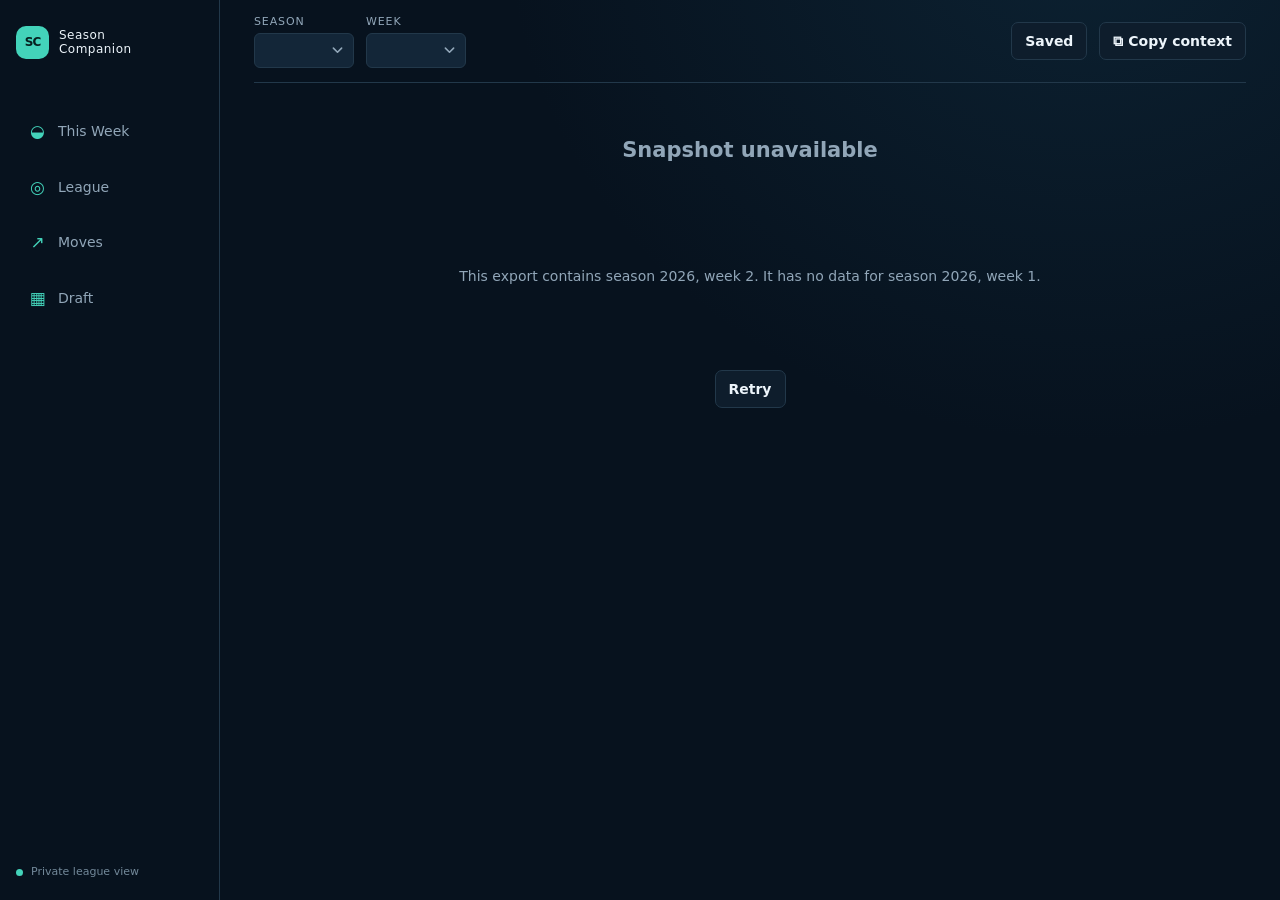
==== commit f2dbf149: "Publish season companion export for 2026 week 2" ====
--- a/out/season_current.html
+++ b/out/season_current.html
@@ -5,8 +5,8 @@
   <meta name="viewport" content="width=device-width, initial-scale=1">
   <meta name="theme-color" content="#08131f">
   <meta name="robots" content="noindex, nofollow">
-  <title>Season Companion · season 2026, week 1</title>
-<!-- Static export generated 2026-09-14 02:55 UTC. Data is frozen at that moment. -->
+  <title>Season Companion · season 2026, week 2</title>
+<!-- Static export generated 2026-09-15 15:26 UTC. Data is frozen at that moment. -->
   <style>
 :root{color-scheme:dark;--bg:#07121e;--panel:#0e1d2c;--panel-2:#132638;--line:#22384a;--muted:#91a6b8;--text:#edf5fb;--teal:#43d3ba;--teal-dim:#1a6c68;--amber:#f4c46e;--red:#ff7d83;--blue:#78a9ff;--shadow:0 18px 50px #02091266;font-family:Inter,ui-sans-serif,system-ui,-apple-system,BlinkMacSystemFont,"Segoe UI",sans-serif;color:var(--text);background:var(--bg)}*{box-sizing:border-box}body{margin:0;min-width:320px;background:radial-gradient(ellipse at 85% -10%,#16415a55 0,transparent 38%),var(--bg);font-size:14px;line-height:1.45}button,select{font:inherit;color:inherit}button{cursor:pointer}.app-shell{display:flex;min-height:100vh}.rail{width:220px;padding:26px 16px 20px;border-right:1px solid var(--line);display:flex;flex-direction:column;flex-shrink:0}.wordmark{display:flex;gap:10px;align-items:center;color:var(--text);font-size:12px;line-height:1.1;letter-spacing:.04em;text-decoration:none}.wordmark-mark{display:grid;place-items:center;width:33px;height:33px;border-radius:10px;background:var(--teal);color:#06201f;font-weight:800;letter-spacing:-.08em}.nav-list{display:grid;gap:7px;margin-top:48px}.nav-list a{display:flex;align-items:center;gap:12px;padding:12px 13px;border-radius:9px;color:var(--muted);text-decoration:none}.nav-list a:hover,.nav-list a.active{color:var(--text);background:#163344}.nav-list a.active{box-shadow:inset 3px 0 var(--teal)}.nav-icon{width:17px;text-align:center;font-size:17px;color:var(--teal)}.rail-footer{display:flex;gap:8px;align-items:center;margin-top:auto;color:#73899a;font-size:11px}.status-dot{width:7px;height:7px;background:var(--teal);border-radius:50%}.main-content{width:min(1400px,100%);margin:0 auto;padding:0 34px 48px}.topbar{height:83px;display:flex;align-items:center;justify-content:space-between;border-bottom:1px solid var(--line);gap:20px}.mobile-brand{display:none}.context-controls,.top-actions{display:flex;align-items:center;gap:12px}.select-label{display:grid;gap:3px;color:var(--muted);font-size:11px;letter-spacing:.08em;text-transform:uppercase}.select-label select{min-width:100px;padding:7px 28px 7px 10px;border:1px solid var(--line);border-radius:6px;background-color:var(--panel-2);color:var(--text);font-size:13px;text-transform:none;letter-spacing:0;appearance:none;-webkit-appearance:none;cursor:pointer;background-image:url("data:image/svg+xml,%3Csvg xmlns='http://www.w3.org/2000/svg' viewBox='0 0 12 8' fill='none' stroke='%2391a6b8' stroke-width='1.7' stroke-linecap='round' stroke-linejoin='round'%3E%3Cpath d='M1.5 2 6 6.5 10.5 2'/%3E%3C/svg%3E");background-repeat:no-repeat;background-position:right 10px center;background-size:11px 8px;transition:border-color .12s ease,background-color .12s ease}.select-label select:hover{border-color:var(--teal-dim);background-color:#17304a}.select-label select:focus-visible{border-color:var(--teal)}.select-label select option{background:var(--panel);color:var(--text)}.button{min-height:38px;padding:8px 13px;border:1px solid transparent;border-radius:7px;font-weight:650}.button.secondary{border-color:var(--line);background:var(--panel);color:var(--text)}.button.secondary:hover{border-color:var(--teal-dim);background:var(--panel-2)}.button.primary{background:var(--teal);color:#06201f}.button:focus-visible,a:focus-visible,select:focus-visible{outline:2px solid var(--teal);outline-offset:2px}.loading-panel,.error-panel{display:grid;place-items:center;min-height:40vh;color:var(--muted);text-align:center}.spinner{width:24px;height:24px;border:2px solid var(--line);border-top-color:var(--teal);border-radius:50%;animation:spin .8s linear infinite}@keyframes spin{to{transform:rotate(360deg)}}.page-header{padding:38px 0 22px;display:flex;align-items:flex-end;justify-content:space-between;gap:20px}.eyebrow{margin:0 0 5px;color:var(--teal);font-weight:700;font-size:11px;letter-spacing:.12em;text-transform:uppercase}.page-header h1{margin:0;font-size:clamp(26px,3vw,38px);letter-spacing:-.04em;line-height:1.1}.page-header p{margin:8px 0 0;color:var(--muted)}.state-strip{display:flex;flex-wrap:wrap;gap:10px;margin:0 0 23px}.state-chip{display:flex;align-items:center;gap:7px;padding:8px 10px;border:1px solid var(--line);border-radius:6px;background:#0b1927;color:var(--muted);font-size:12px}.state-chip strong{color:var(--text)}.state-chip.warning{border-color:#72592e;color:var(--amber)}.state-chip.danger{border-color:#713d48;color:var(--red)}.grid{display:grid;gap:18px}.grid.two{grid-template-columns:minmax(0,1.5fr) minmax(280px,1fr)}.grid.three{grid-template-columns:repeat(3,minmax(0,1fr))}.panel{background:linear-gradient(145deg,#102334,#0c1927);border:1px solid var(--line);border-radius:11px;box-shadow:var(--shadow);overflow:hidden}.panel-pad{padding:20px}.panel-header{display:flex;justify-content:space-between;align-items:flex-start;gap:12px;padding:18px 20px;border-bottom:1px solid var(--line)}.panel-header h2,.panel-header h3{margin:0;font-size:15px;letter-spacing:-.015em}.panel-header p{margin:3px 0 0;color:var(--muted);font-size:12px}.label{color:var(--muted);font-size:11px;letter-spacing:.07em;text-transform:uppercase}.muted{color:var(--muted)}.small{font-size:12px}.attention{border-left:3px solid var(--teal);padding:13px 16px;background:#103039;border-radius:7px;margin-bottom:18px}.attention.warning{border-color:var(--amber);background:#302919}.attention p{margin:0}.scoreboard{display:grid;grid-template-columns:1fr auto 1fr;gap:18px;padding:23px 20px;align-items:center}.team-score{text-align:center}.team-score:first-child{text-align:left}.team-score:last-child{text-align:right}.team-score .team-name{font-weight:700;font-size:15px}.score{font-size:30px;font-weight:750;letter-spacing:-.04em;margin-top:4px}.score.pending{color:var(--muted);font-size:22px}.versus{color:var(--muted);font-size:11px;text-transform:uppercase;letter-spacing:.1em}.metric-row{display:flex;justify-content:space-between;gap:12px;padding:12px 20px;border-top:1px solid var(--line);font-size:12px}.metric-row strong{color:var(--text)}.scenario{display:flex;gap:5px;padding:4px;border-radius:7px;background:#0a1724}.scenario button{padding:6px 9px;background:transparent;border:0;border-radius:5px;color:var(--muted);font-size:11px}.scenario button.selected{background:var(--panel-2);color:var(--text)}.lineup-grid{overflow:auto}.lineup-row{display:grid;grid-template-columns:56px minmax(150px,1fr) 82px 92px;gap:10px;align-items:center;padding:11px 20px;border-top:1px solid var(--line);min-width:440px}.slot-name{color:var(--muted);font-size:11px;font-weight:700;text-transform:uppercase}.player-link{padding:0;border:0;background:none;color:var(--text);font-weight:650;text-align:left}.player-link:hover{color:var(--teal)}.player-meta{display:block;color:var(--muted);font-size:11px;font-weight:400}.projection{text-align:right;font-variant-numeric:tabular-nums}.lock{text-align:right;color:var(--muted);font-size:11px}.lock.locked{color:var(--amber)}.recommended{background:#0d2b31}.recommended .slot-name{color:var(--teal)}.decision{padding:16px 20px;border-top:1px solid var(--line)}.decision h3{font-size:14px;margin:0 0 5px}.decision p{margin:5px 0;color:var(--muted);font-size:12px}.decision-status{color:var(--teal);font-size:11px;text-transform:uppercase;letter-spacing:.08em}
 .decision-head{display:flex;align-items:center;gap:8px;flex-wrap:wrap}.research-boundary{display:flex;flex-direction:column;gap:4px;margin:0 0 14px;padding:10px 12px;border:1px solid var(--line);border-left:3px solid var(--teal);border-radius:8px;background:var(--panel-2)}.research-boundary strong{font-size:11px;letter-spacing:.08em;text-transform:uppercase;color:var(--teal)}.research-boundary span{color:var(--muted);font-size:12.5px;line-height:1.5}.briefing-summary{font-size:14px;color:#d7e4eb;margin:0 0 15px}.decision-list{display:grid;gap:10px;grid-template-columns:minmax(0,1fr)}.decision-card{padding:13px;border:1px solid var(--line);border-radius:8px;background:#0d1b2a;min-width:0;overflow-wrap:anywhere}.decision-card h3{margin:0 0 5px;font-size:13px}.decision-card p{margin:4px 0;color:var(--muted);font-size:12px}.citation-list{display:flex;flex-wrap:wrap;align-items:center;gap:6px 10px;margin-top:10px;padding-top:9px;border-top:1px solid var(--line);min-width:0;max-width:100%}.citation-list .label{width:100%;margin-bottom:1px}.citation-list a{color:var(--blue);font-size:11.5px;text-decoration:none;border-bottom:1px solid #78a9ff44;max-width:100%;min-width:0;flex:0 1 auto;overflow:hidden;text-overflow:ellipsis;white-space:nowrap}.citation-list a:hover{border-bottom-color:var(--blue)}.sources-details{margin-top:16px;padding-top:14px;border-top:1px solid var(--line)}.sources-details summary{cursor:pointer;color:var(--muted);font-size:12px;list-style:none}.sources-details summary::-webkit-details-marker{display:none}.sources-details summary::before{content:"▸ ";color:var(--teal)}.sources-details[open] summary::before{content:"▾ "}.sources-details summary:hover{color:var(--text)}.sources-details .source-list{margin-top:12px}.source-list{display:grid;gap:9px;grid-template-columns:minmax(0,1fr)}.source-item{display:flex;justify-content:space-between;gap:10px;padding-bottom:9px;border-bottom:1px solid var(--line);font-size:12px;min-width:0}.source-item>*{min-width:0}.briefing-source{display:grid;gap:3px}.briefing-source a{overflow-wrap:anywhere}.briefing-source .fresh{white-space:normal;line-height:1.45}.source-item a{color:var(--blue)}.fresh{font-size:10px;color:var(--muted);white-space:nowrap}.health-list{margin-top:12px;display:grid;gap:12px;grid-template-columns:minmax(0,1fr)}.health-item{padding-bottom:11px;border-bottom:1px solid var(--line)}.health-item:last-child{padding-bottom:0;border-bottom:0}.health-head{display:flex;align-items:center;gap:8px;flex-wrap:wrap}.health-name{font-size:12px;color:var(--text);min-width:0}.health-head .fresh{margin-left:auto}.health-detail{margin:6px 0 0;color:var(--muted);font-size:11.5px;line-height:1.5;overflow-wrap:anywhere}.deadline-list{display:grid;gap:11px;grid-template-columns:minmax(0,1fr)}.deadline{display:grid;grid-template-columns:9px 1fr auto;gap:10px;align-items:start}.deadline-dot{width:8px;height:8px;margin-top:5px;border-radius:50%;background:var(--teal)}.deadline.unverified .deadline-dot{background:var(--amber)}.deadline strong{display:block;font-size:12px}.deadline span{color:var(--muted);font-size:11px}.deadline time{color:var(--muted);font-size:11px;white-space:nowrap}.news-list{display:grid;gap:0;grid-template-columns:minmax(0,1fr)}.news-item{padding:13px 20px;border-top:1px solid var(--line)}.news-item h3{font-size:13px;margin:0 0 4px}.news-item p{color:var(--muted);font-size:12px;margin:0}.tabs{display:flex;gap:4px;overflow:auto;border-bottom:1px solid var(--line);padding:0 20px}.tabs button{padding:13px 9px;background:transparent;border:0;border-bottom:2px solid transparent;color:var(--muted);white-space:nowrap}.tabs button.selected{border-color:var(--teal);color:var(--text)}.team-grid{display:grid;grid-template-columns:repeat(auto-fill,minmax(260px,1fr));gap:14px}.team-card{padding:16px;border:1px solid var(--line);border-radius:9px;background:var(--panel)}.team-card.selected{border-color:var(--teal)}.team-card h3{margin:0;font-size:15px}.team-card p{margin:3px 0 14px;color:var(--muted);font-size:11px}.team-card dl{display:grid;grid-template-columns:1fr auto;gap:5px 10px;margin:0;font-size:12px}.team-card dt{color:var(--muted)}.team-card dd{margin:0}.roster-table,.draft-table{width:100%;border-collapse:collapse}.roster-table th,.roster-table td,.draft-table th,.draft-table td{padding:11px 14px;text-align:left;border-bottom:1px solid var(--line);font-size:12px;vertical-align:top}.roster-table th,.draft-table th{color:var(--muted);font-size:10px;letter-spacing:.08em;text-transform:uppercase;font-weight:650}.roster-table tbody tr:hover,.draft-table tbody tr:hover{background:#13283a}.table-wrap{overflow:auto}.filters{display:flex;flex-wrap:wrap;gap:10px;padding:16px 20px;border-bottom:1px solid var(--line)}.filters label{display:grid;gap:4px;color:var(--muted);font-size:11px}.filters select,.filters input{padding:8px 9px;border:1px solid var(--line);border-radius:5px;background:var(--panel);min-width:135px}.empty{padding:28px 20px;color:var(--muted);text-align:center}.empty strong{display:block;color:var(--text);margin-bottom:4px}.badge{display:inline-block;padding:3px 6px;border-radius:4px;background:#1b3445;color:#a9c8d5;font-size:10px;text-transform:uppercase;letter-spacing:.06em}.badge.teal{background:#123f42;color:var(--teal)}.badge.amber{background:#46361e;color:var(--amber)}.drawer-backdrop{position:fixed;inset:0;background:#020811a8;z-index:5}.drawer{position:fixed;right:0;top:0;bottom:0;z-index:6;width:min(500px,100%);overflow:auto;background:#0a1725;border-left:1px solid var(--line);box-shadow:-22px 0 70px #02091299}.drawer-head{display:flex;justify-content:space-between;align-items:flex-start;padding:23px 22px;border-bottom:1px solid var(--line)}.drawer-head h2{margin:0;font-size:21px}.drawer-body{padding:22px}.drawer-section{padding:18px 0;border-top:1px solid var(--line)}.drawer-section:first-child{border-top:0;padding-top:0}.drawer-section h3{margin:0 0 10px;font-size:12px;text-transform:uppercase;letter-spacing:.08em;color:var(--teal)}.kv{display:grid;grid-template-columns:1fr 1fr;gap:10px}.kv div{padding:10px;border-radius:6px;background:var(--panel)}.kv span{display:block;color:var(--muted);font-size:11px}.kv strong{display:block;margin-top:2px}.toast{position:fixed;right:22px;bottom:22px;padding:11px 15px;border:1px solid var(--teal-dim);border-radius:7px;background:#102f34;color:var(--text);box-shadow:var(--shadow);transform:translateY(20px);opacity:0;pointer-events:none;transition:.2s;z-index:9}.toast.show{transform:translateY(0);opacity:1}.mobile-only{display:none}
@@ -46,7 +46,7 @@
   </div>
   <div id="drawer-root"></div>
   <div id="toast" role="status" aria-live="polite"></div>
-  <script>window.__SEASON_BUNDLE__={"seasons":[2026],"weeks":[1],"contents":"season 2026, week 1","exported_at":"2026-09-14T02:55:42.597813+00:00","overviews":{"2026-1":{"schema_version":1,"snapshot_id":"0f278013488f0e15","generated_at":"2026-09-14T02:55:42.589777+00:00","data_as_of":"2026-09-14T02:55:42.319488+00:00","stale":false,"warnings":[],"season":2026,"week":1,"league":{"id":null,"name":"Lava Hound League","my_team_id":5,"timezone":"America/Chicago"},"rules":{"lineup_slots":[{"id":0,"label":"QB","count":1},{"id":2,"label":"RB","count":2},{"id":4,"label":"WR","count":2},{"id":6,"label":"TE","count":1},{"id":23,"label":"FLEX","count":1},{"id":17,"label":"K","count":1},{"id":16,"label":"DST","count":1}],"ir_slots":2,"waiver_priority":10,"waiver_hours":24,"waiver_timing_verified":true,"trade_review_hours":24,"trade_deadline":"2026-12-02T17:00:00+00:00","scoring":[{"stat_id":"213","points":0.5},{"stat_id":"123","points":0.0,"overrides":{"16":-1.0}},{"stat_id":"133","points":0.0,"overrides":{"16":-3.0}},{"stat_id":"25","points":6.0},{"stat_id":"212","points":0.25},{"stat_id":"72","points":-2.0},{"stat_id":"134","points":0.0,"overrides":{"16":-5.0}},{"stat_id":"135","points":0.0,"overrides":{"16":-6.0}},{"stat_id":"136","points":0.0,"overrides":{"16":-7.0}},{"stat_id":"211","points":0.1},{"stat_id":"43","points":6.0},{"stat_id":"4","points":4.0},{"stat_id":"102","points":6.0,"overrides":{"16":6.0}},{"stat_id":"53","points":0.5},{"stat_id":"103","points":6.0,"overrides":{"16":6.0}},{"stat_id":"24","points":0.1},{"stat_id":"101","points":6.0,"overrides":{"16":6.0}},{"stat_id":"104","points":6.0,"overrides":{"16":6.0}},{"stat_id":"128","points":0.0,"overrides":{"16":5.0}},{"stat_id":"125","points":0.0,"overrides":{"16":-5.0}},{"stat_id":"85","points":-1.0},{"stat_id":"3","points":0.04},{"stat_id":"124","points":0.0,"overrides":{"16":-3.0}},{"stat_id":"132","points":0.0,"overrides":{"16":-1.0}},{"stat_id":"86","points":1.0},{"stat_id":"42","points":0.1},{"stat_id":"129","points":0.0,"overrides":{"16":3.0}},{"stat_id":"130","points":0.0,"overrides":{"16":2.0}},{"stat_id":"89","points":0.0,"overrides":{"16":5.0}},{"stat_id":"90","points":0.0,"overrides":{"16":4.0}},{"stat_id":"206","points":2.0,"overrides":{"16":2.0}},{"stat_id":"209","points":1.0,"overrides":{"16":1.0}},{"stat_id":"95","points":0.0,"overrides":{"16":2.0}},{"stat_id":"93","points":6.0,"overrides":{"16":6.0}},{"stat_id":"98","points":0.0,"overrides":{"16":2.0}},{"stat_id":"91","points":0.0,"overrides":{"16":3.0}},{"stat_id":"96","points":0.0,"overrides":{"16":2.0}},{"stat_id":"97","points":0.0,"overrides":{"16":2.0}},{"stat_id":"19","points":2.0},{"stat_id":"20","points":-2.0},{"stat_id":"198","points":4.0},{"stat_id":"63","points":6.0},{"stat_id":"80","points":3.0},{"stat_id":"26","points":2.0},{"stat_id":"92","points":0.0,"overrides":{"16":1.0}},{"stat_id":"77","points":3.5},{"stat_id":"99","points":0.0,"overrides":{"16":1.0}},{"stat_id":"44","points":2.0},{"stat_id":"201","points":5.0}]},"teams":[{"id":1,"name":"Zach","espn_name":"Capullo","manager":"Zach","abbrev":"ZAC","waiver_priority":3,"roster":[{"id":4241389,"name":"CeeDee Lamb","pos":"WR","nfl_team":"DAL","status":"ACTIVE","slot_id":4,"slot":"WR","owner_id":1,"eligible_slots":[3,4,5,23,7,20,21],"projection":16.10754099,"actual":13.8,"kickoff":"2026-09-14T00:20:00+00:00","opponent":"@ NYG","game_state":"in","locked":true,"availability":"ONTEAM","week_outlook":[{"week":1,"projection":16.10754099,"opponent":"@ NYG","kickoff":"2026-09-14T00:20:00+00:00"},{"week":2,"projection":17.30968345,"opponent":"vs WSH","kickoff":"2026-09-20T20:25:00+00:00"},{"week":3,"projection":15.81526652,"opponent":"vs BAL","kickoff":"2026-09-27T20:25:00+00:00"}],"outlook":"Lamb is eyeing a bounceback season following a 2025 campaign in which he finished 12th among receivers in fantasy PPG \ufffd his worst finish since 2021. Lamb did go over 1,000 yards for the fifth season in a row, but he missed three games, led all receivers with eight drops and was unlucky in the TD department, having scored three touchdowns (6.6 expected) despite seeing 11 end zone targets. Lamb, 27, remains in his prime and he was fantasy's top-scoring receiver the last time he played a full season (2023). As long Dak Prescott is on the field with him, Lamb will be a solid fantasy WR1 with elite upside.","breakdown":{"reconciled":true,"scored_total":16.13,"groups":[{"label":"Rushing yards","points":0.08},{"label":"Receiving yards","points":8.1},{"label":"Receptions","points":3.07},{"label":"First downs","points":1.93},{"label":"Touchdowns","points":3.0},{"label":"Turnovers","points":-0.08}],"volume":[{"label":"Carries","value":0.1},{"label":"Rushing yards","value":0.8},{"label":"Targets","value":9.3},{"label":"Receptions","value":6.1},{"label":"Receiving yards","value":81.0},{"label":"Rushing first downs","value":0.2},{"label":"Receiving first downs","value":3.8}]}},{"id":3043078,"name":"Derrick Henry","pos":"RB","nfl_team":"BAL","status":"ACTIVE","slot_id":2,"slot":"RB","owner_id":1,"eligible_slots":[2,3,23,7,20,21],"projection":17.22246935,"actual":37.05,"kickoff":"2026-09-13T17:00:00+00:00","opponent":"@ IND","game_state":"post","locked":true,"availability":"ONTEAM","week_outlook":[{"week":1,"projection":17.22246935,"opponent":"@ IND","kickoff":"2026-09-13T17:00:00+00:00"},{"week":2,"projection":17.92940755,"opponent":"vs NO","kickoff":"2026-09-20T17:00:00+00:00"},{"week":3,"projection":16.92483975,"opponent":"@ DAL","kickoff":"2026-09-27T20:25:00+00:00"}],"outlook":"Henry continues to defy the odds, playing at a high level despite now entering his age-32 season. In 2025, he finished exactly second in the NFL in rushing yards for the fourth season in a row, and his 24 carries inside the 5-yard line were easily the most in the league. Henry leads the NFL in carries inside the 5-yard line (42) and is second in touchdowns (34) since joining Baltimore prior to the 2024 season, and he hasn't finished lower than eighth among RBs in touchdowns since 2017. Henry continues to run at a high level (his 5.20 yards per carry last season ranked fifth among qualified backs), but he's still a nonfactor as a receiver (outside the top 45 backs in targets, catches and yards last season). He remains a featured rusher in a terrific offense and is well positioned for his fifth consecutive top-eight fantasy campaign.","breakdown":{"reconciled":true,"scored_total":17.2,"groups":[{"label":"Rushing yards","points":8.83},{"label":"Receiving yards","points":1.25},{"label":"Receptions","points":0.65},{"label":"First downs","points":1.51},{"label":"Touchdowns","points":5.1},{"label":"Turnovers","points":-0.18}],"volume":[{"label":"Carries","value":18.6},{"label":"Rushing yards","value":88.3},{"label":"Targets","value":1.7},{"label":"Receptions","value":1.3},{"label":"Receiving yards","value":12.5},{"label":"Rushing first downs","value":4.8},{"label":"Receiving first downs","value":0.6}]}},{"id":4239996,"name":"Travis Etienne Jr.","pos":"RB","nfl_team":"NO","status":"ACTIVE","slot_id":2,"slot":"RB","owner_id":1,"eligible_slots":[2,3,23,7,20,21],"projection":15.11366908,"actual":12.8,"kickoff":"2026-09-13T17:00:00+00:00","opponent":"@ DET","game_state":"post","locked":true,"availability":"ONTEAM","week_outlook":[{"week":1,"projection":15.11366908,"opponent":"@ DET","kickoff":"2026-09-13T17:00:00+00:00"},{"week":2,"projection":13.01573759,"opponent":"@ BAL","kickoff":"2026-09-20T17:00:00+00:00"},{"week":3,"projection":15.90020608,"opponent":"vs LV","kickoff":"2026-09-27T20:25:00+00:00"}],"outlook":"Etienne signed with the Saints after spending the first five seasons of his pro career with the Jaguars. The 2021 first-round pick has produced at least 1,399 scrimmage yards in three of the past four seasons and scored a career-high 13 touchdowns in 2025. A capable rusher and receiver, Etienne has already reached 1,000-plus rushing yards three times and has 35-plus catches in each of the past four seasons. Even if the Saints retain Alvin Kamara as a situational player, Etienne will have a clear path to feature-back duties in an ascending offense led by second-year QB Tyler Shough. That will be enough to position the 27-year-old for his third top-15 fantasy campaign in four years. Consider Etienne a solid RB2 target with backend RB1 upside.","breakdown":{"reconciled":true,"scored_total":15.12,"groups":[{"label":"Rushing yards","points":6.7},{"label":"Receiving yards","points":2.64},{"label":"Receptions","points":1.58},{"label":"First downs","points":1.61},{"label":"Touchdowns","points":2.64},{"label":"Two-point conversions","points":0.06},{"label":"Turnovers","points":-0.12}],"volume":[{"label":"Carries","value":15.8},{"label":"Rushing yards","value":67.0},{"label":"Targets","value":4.4},{"label":"Receptions","value":3.2},{"label":"Receiving yards","value":26.4},{"label":"Rushing first downs","value":3.6},{"label":"Receiving first downs","value":1.4}]}},{"id":4239993,"name":"Tee Higgins","pos":"WR","nfl_team":"CIN","status":"ACTIVE","slot_id":4,"slot":"WR","owner_id":1,"eligible_slots":[3,4,5,23,7,20,21],"projection":12.15027231,"actual":8.9,"kickoff":"2026-09-13T17:00:00+00:00","opponent":"vs TB","game_state":"post","locked":true,"availability":"ONTEAM","week_outlook":[{"week":1,"projection":12.15027231,"opponent":"vs TB","kickoff":"2026-09-13T17:00:00+00:00"},{"week":2,"projection":11.14427812,"opponent":"@ HOU","kickoff":"2026-09-20T17:00:00+00:00"},{"week":3,"projection":11.30885936,"opponent":"@ PIT","kickoff":"2026-09-27T17:00:00+00:00"}],"outlook":"Higgins may be overshadowed by teammate Ja'Marr Chase, but that hasn't stopped the veteran receiver from playing a key role near the goal line in the Bengals' pass-friendly offense. Despite missing seven games over the past two seasons, Higgins sits eighth among receivers in end zone targets (24) and fourth in touchdowns (21) during the span. The 2020 second-round pick finished both seasons in the top 20 in fantasy points (overall and per game). Durability (he hasn't played a full season since 2020) and a limited target share are concerns here, but Higgins' combination of talent and role in a Joe Burrow-led offense are enough to allow fringe-WR2 production.","breakdown":{"reconciled":true,"scored_total":12.14,"groups":[{"label":"Receiving yards","points":5.62},{"label":"Receptions","points":2.15},{"label":"First downs","points":1.33},{"label":"Touchdowns","points":3.06},{"label":"Turnovers","points":-0.06}],"volume":[{"label":"Targets","value":6.8},{"label":"Receptions","value":4.3},{"label":"Receiving yards","value":56.2},{"label":"Receiving first downs","value":2.7}]}},{"id":4871023,"name":"Carnell Tate","pos":"WR","nfl_team":"TEN","status":"ACTIVE","slot_id":20,"slot":"Bench","owner_id":1,"eligible_slots":[25,3,4,5,23,7,20,21],"projection":11.20128797,"actual":6.3,"kickoff":"2026-09-13T17:00:00+00:00","opponent":"vs NYJ","game_state":"post","locked":true,"availability":"ONTEAM","week_outlook":[{"week":1,"projection":11.20128797,"opponent":"vs NYJ","kickoff":"2026-09-13T17:00:00+00:00"},{"week":2,"projection":10.68330141,"opponent":"vs PHI","kickoff":"2026-09-20T17:00:00+00:00"},{"week":3,"projection":11.0471399,"opponent":"@ NYG","kickoff":"2026-09-27T17:00:00+00:00"}],"outlook":"Tate was selected by the Titans with the fourth overall pick of April's draft. He didn't see a ton of volume at Ohio State, but he was efficient, averaging 13.1 yards per target (first in this rookie WR class) and 3.06 yards per route run (third) in 2025. He also paced the class in YPT for his career (11.6) and caught an impressive 75% of his targets during the 39-game span. Tate underwhelmed in the 40-yard dash at the combine (4.53 at 192 pounds), but he measured in with big hands and a large wingspan. Wide receivers selected in the top 10 handle, on average, one-quarter of their team's targets and generally deliver WR2/3 fantasy production. Cam Ward's development will be key here, but Tate's combination of talent and projected target volume is enough to make him an appealing WR3.","breakdown":{"reconciled":true,"scored_total":11.21,"groups":[{"label":"Receiving yards","points":6.0},{"label":"Receptions","points":2.15},{"label":"First downs","points":1.34},{"label":"Touchdowns","points":1.8},{"label":"Turnovers","points":-0.08}],"volume":[{"label":"Targets","value":6.9},{"label":"Receptions","value":4.3},{"label":"Receiving yards","value":60.0},{"label":"Receiving first downs","value":2.7}]}},{"id":5083076,"name":"Harold Fannin Jr.","pos":"TE","nfl_team":"CLE","status":"ACTIVE","slot_id":6,"slot":"TE","owner_id":1,"eligible_slots":[5,6,23,7,20,21],"projection":9.93433341,"actual":3.6,"kickoff":"2026-09-13T17:00:00+00:00","opponent":"@ JAX","game_state":"post","locked":true,"availability":"ONTEAM","week_outlook":[{"week":1,"projection":9.93433341,"opponent":"@ JAX","kickoff":"2026-09-13T17:00:00+00:00"},{"week":2,"projection":9.50748602,"opponent":"@ TB","kickoff":"2026-09-20T17:00:00+00:00"},{"week":3,"projection":9.80402954,"opponent":"vs CAR","kickoff":"2026-09-27T17:00:00+00:00"}],"outlook":"Fannin is a rising star at the tight end position after overcoming the presence of David Njoku and a quarterback merry-go-round to produce a 72-731-6 receiving line (plus 7-13-1 rushing) as a 21-year-old rookie last season. The third-round pick's 108 targets rank eighth all time by a rookie tight end, and he finished no lower than eighth at the position in catches, yards, touchdowns and fantasy points last season. Fannin figures to see some touchdown regression (seven TDs, 3.8 expected, three end zone targets) and Cleveland still has quarterback question marks, but with Njoku gone, Fannin has a path to improve a bit on what was already a healthy 22% target share. He's a solid TE1 target.","breakdown":{"reconciled":true,"scored_total":9.92,"groups":[{"label":"Rushing yards","points":0.12},{"label":"Receiving yards","points":4.83},{"label":"Receptions","points":2.48},{"label":"First downs","points":1.29},{"label":"Touchdowns","points":1.26},{"label":"Turnovers","points":-0.08}],"volume":[{"label":"Carries","value":0.5},{"label":"Rushing yards","value":1.2},{"label":"Targets","value":7.1},{"label":"Receptions","value":5.0},{"label":"Receiving yards","value":48.3},{"label":"Rushing first downs","value":0.2},{"label":"Receiving first downs","value":2.5}]}},{"id":2577417,"name":"Dak Prescott","pos":"QB","nfl_team":"DAL","status":"ACTIVE","slot_id":0,"slot":"QB","owner_id":1,"eligible_slots":[0,7,20,21],"projection":18.13147486,"actual":9.09,"kickoff":"2026-09-14T00:20:00+00:00","opponent":"@ NYG","game_state":"in","locked":true,"availability":"ONTEAM","week_outlook":[{"week":1,"projection":18.13147486,"opponent":"@ NYG","kickoff":"2026-09-14T00:20:00+00:00"},{"week":2,"projection":21.26396331,"opponent":"vs WSH","kickoff":"2026-09-20T20:25:00+00:00"},{"week":3,"projection":17.96487664,"opponent":"vs BAL","kickoff":"2026-09-27T20:25:00+00:00"}],"outlook":"Prescott is entering his 11th NFL season following a successful 2025 campaign in which he led the NFL in completions and ranked no lower than fourth in dropbacks, pass attempts, passing yards and passing TDs. Prescott appeared in all 17 games and has now finished no worse than 11th in fantasy points during all seven seasons in which he has played at least 16 games. Last season, his nine top-10 fantasy weeks were tied for third most at the position. Prescott is no longer much of a threat with his legs, but he should continue to put up big passing numbers with CeeDee Lamb and George Pickens at his disposal. The 33-year-old is a fringe QB1.","breakdown":{"reconciled":true,"scored_total":18.13,"groups":[{"label":"Passing yards","points":9.7},{"label":"Rushing yards","points":1.1},{"label":"First downs","points":1.38},{"label":"Touchdowns","points":7.62},{"label":"Two-point conversions","points":0.12},{"label":"Turnovers","points":-1.8}],"volume":[{"label":"Pass attempts","value":32.6},{"label":"Passing yards","value":242.6},{"label":"Carries","value":3.0},{"label":"Rushing yards","value":11.0},{"label":"Passing first downs","value":11.9},{"label":"Rushing first downs","value":0.8}]}},{"id":4429023,"name":"MarShawn Lloyd","pos":"RB","nfl_team":"GB","status":"ACTIVE","slot_id":23,"slot":"FLEX","owner_id":1,"eligible_slots":[2,3,23,7,20,21],"projection":13.13163374,"actual":4.2,"kickoff":"2026-09-13T20:25:00+00:00","opponent":"@ MIN","game_state":"post","locked":true,"availability":"ONTEAM","week_outlook":[{"week":1,"projection":13.13163374,"opponent":"@ MIN","kickoff":"2026-09-13T20:25:00+00:00"},{"week":2,"projection":13.51996977,"opponent":"@ NYJ","kickoff":"2026-09-20T17:00:00+00:00"},{"week":3,"projection":15.16309643,"opponent":"vs ATL","kickoff":"2026-09-25T00:15:00+00:00"}],"outlook":"Due to a variety of injuries, Lloyd has appeared in one game since being selected in the third round of the 2024 draft. Now healthy, he appears to have a hold on No. 2 RB duties in Green Bay, which is notable with Josh Jacobs facing a potential suspension. Lloyd is likely to open the season on the RB2/flex radar and should be on your radar in the middle rounds, though note that he'll fade back to no more than an insurance stash once Jacobs returns.","breakdown":{"reconciled":true,"scored_total":13.12,"groups":[{"label":"Rushing yards","points":6.24},{"label":"Receiving yards","points":1.2},{"label":"Receptions","points":0.84},{"label":"First downs","points":1.23},{"label":"Touchdowns","points":3.72},{"label":"Turnovers","points":-0.14}],"volume":[{"label":"Carries","value":14.8},{"label":"Rushing yards","value":62.4},{"label":"Targets","value":2.2},{"label":"Receptions","value":1.7},{"label":"Receiving yards","value":12.0},{"label":"Rushing first downs","value":3.5},{"label":"Receiving first downs","value":0.7}]}},{"id":-16033,"name":"Ravens D/ST","pos":"DST","nfl_team":"BAL","status":"ACTIVE","slot_id":16,"slot":"DST","owner_id":1,"eligible_slots":[16,20,21],"projection":6.64972681,"actual":8.0,"kickoff":"2026-09-13T17:00:00+00:00","opponent":"@ IND","game_state":"post","locked":true,"availability":"ONTEAM","week_outlook":[{"week":1,"projection":6.64972681,"opponent":"@ IND","kickoff":"2026-09-13T17:00:00+00:00"},{"week":2,"projection":6.94974684,"opponent":"vs NO","kickoff":"2026-09-20T17:00:00+00:00"},{"week":3,"projection":4.44753392,"opponent":"@ DAL","kickoff":"2026-09-27T20:25:00+00:00"}],"outlook":"No team has as soft a schedule on the defensive side of things than do the Ravens; only the Cowboys (Week 3), Bengals (7 and 17) and Bills (8) stand out as particularly challenging matchups. That's a good thing, considering this unit finished a disappointing 21st in scoring last season. The Ravens still have stars on the defensive side, and the change in head coach to Jesse Minter and defensive coordinator to Anthony Weaver should fuel a rebound to some degree.","breakdown":{"reconciled":true,"scored_total":6.64,"groups":[{"label":"Sacks","points":2.7},{"label":"Takeaways","points":2.3},{"label":"Points allowed","points":0.58},{"label":"Yards allowed","points":0.08},{"label":"Return and defensive TDs","points":0.72},{"label":"Other defense","points":0.26}],"volume":[{"label":"Sacks","value":2.7},{"label":"Interceptions","value":0.7},{"label":"Fumble recoveries","value":0.5},{"label":"Points allowed","value":21.1},{"label":"Yards allowed","value":323.4}]}},{"id":3116165,"name":"Chris Godwin Jr.","pos":"WR","nfl_team":"TB","status":"ACTIVE","slot_id":20,"slot":"Bench","owner_id":1,"eligible_slots":[3,4,5,23,7,20,21],"projection":9.39493118,"actual":7.3,"kickoff":"2026-09-13T17:00:00+00:00","opponent":"@ CIN","game_state":"post","locked":true,"availability":"ONTEAM","week_outlook":[{"week":1,"projection":9.39493118,"opponent":"@ CIN","kickoff":"2026-09-13T17:00:00+00:00"},{"week":2,"projection":8.66158707,"opponent":"vs CLE","kickoff":"2026-09-20T17:00:00+00:00"},{"week":3,"projection":8.93279618,"opponent":"vs MIN","kickoff":"2026-09-27T20:05:00+00:00"}],"outlook":"Godwin is on the comeback trail after injuries have limited him to 16 games during the past two seasons. In 2025, he appeared in nine games and reached 11 fantasy points only twice. It seems like a long time ago, Godwin was second among receivers in fantasy points in 2024 when he suffered a severe ankle injury. He wasn't nearly as effective when he was on the field last season, but he's now more than a full year recovered from the injury and has less target competition with Mike Evans no longer on the roster. Entering his age-30 season, Godwin's days as a fantasy WR1 may be over, but with Emeka Egbuka as his only competition to lead the team in targets, he certainly has a path to flex numbers.","breakdown":{"reconciled":true,"scored_total":9.41,"groups":[{"label":"Receiving yards","points":4.55},{"label":"Receptions","points":1.98},{"label":"First downs","points":1.1},{"label":"Touchdowns","points":1.8},{"label":"Two-point conversions","points":0.06},{"label":"Turnovers","points":-0.08}],"volume":[{"label":"Targets","value":5.8},{"label":"Receptions","value":4.0},{"label":"Receiving yards","value":45.5},{"label":"Receiving first downs","value":2.2}]}},{"id":4710714,"name":"De'Zhaun Stribling","pos":"WR","nfl_team":"SF","status":"DOUBTFUL","slot_id":20,"slot":"Bench","owner_id":1,"eligible_slots":[25,3,4,5,23,7,20,21],"projection":9.0069675,"actual":0.0,"kickoff":"2026-09-11T00:35:00+00:00","opponent":"@ LAR","game_state":"post","locked":true,"availability":"ONTEAM","week_outlook":[{"week":1,"projection":9.0069675,"opponent":"@ LAR","kickoff":"2026-09-11T00:35:00+00:00"},{"week":2,"projection":0.0,"opponent":"vs MIA","kickoff":"2026-09-20T20:25:00+00:00"},{"week":3,"projection":0.0,"opponent":"vs ARI","kickoff":"2026-09-27T20:05:00+00:00"}],"outlook":"Stribling was selected by the 49ers with the 33rd overall pick in April's draft. Stribling had a productive collegiate run, catching 44-plus passes in four of his five seasons, three of which came with different schools. That production included 52-882-6 and 55-811-6 receiving lines at Oklahoma State and Ole Miss over the past two seasons. Stribling primarily worked as a perimeter receiver and peaked with a 22% target share with OSU in 2024. His overall efficiency is pedestrian, but he has good size and speed (4.36 40-yard dash at the combine) and is a plus blocker. Stribling has plenty competition for Year 1 targets (Mike Evans, Deebo Samuel, George Kittle, Christian McCaffrey), so a slow start is possible, but it's likely he'll eventually find his way to a bigger role and fantasy relevance. He's a fine mid-round upside pick.","breakdown":{"reconciled":true,"scored_total":8.98,"groups":[{"label":"Receiving yards","points":4.92},{"label":"Receptions","points":1.66},{"label":"First downs","points":1.07},{"label":"Touchdowns","points":1.38},{"label":"Turnovers","points":-0.06}],"volume":[{"label":"Targets","value":5.5},{"label":"Receptions","value":3.3},{"label":"Receiving yards","value":49.1},{"label":"Receiving first downs","value":2.1}]}},{"id":4575131,"name":"Jacory Croskey-Merritt","pos":"RB","nfl_team":"WSH","status":"ACTIVE","slot_id":20,"slot":"Bench","owner_id":1,"eligible_slots":[2,3,23,7,20,21],"projection":8.62449388,"actual":13.85,"kickoff":"2026-09-13T20:25:00+00:00","opponent":"@ PHI","game_state":"post","locked":true,"availability":"ONTEAM","week_outlook":[{"week":1,"projection":8.62449388,"opponent":"@ PHI","kickoff":"2026-09-13T20:25:00+00:00"},{"week":2,"projection":9.42797992,"opponent":"@ DAL","kickoff":"2026-09-20T20:25:00+00:00"},{"week":3,"projection":8.87138504,"opponent":"vs SEA","kickoff":"2026-09-27T17:00:00+00:00"}],"outlook":"One of the most hyped-up players entering the 2025 fantasy season, Croskey-Merritt didn't quite live up to lofty expectations, but he was certainly very busy for a seventh-round rookie. \"Bill\" played 39% of Washington's offensive snaps but, while he finished 23rd among backs in rushing yards, he wasn't much of a factor in the passing game (3% target share). Croskey-Merritt will now compete with newcomer Rachaad White in what appears to be setting up as a committee in Washington. The 25-year-old has shown to be an effective rusher (4.60 yards per carry, 2.19 YAC), but he'll need a big boost in receiving work to find his way into the RB2/flex discussion. He's worth only a late-round flier.","breakdown":{"reconciled":true,"scored_total":8.64,"groups":[{"label":"Rushing yards","points":4.52},{"label":"Receiving yards","points":0.67},{"label":"Receptions","points":0.47},{"label":"First downs","points":0.82},{"label":"Touchdowns","points":2.28},{"label":"Turnovers","points":-0.16}],"volume":[{"label":"Carries","value":10.9},{"label":"Rushing yards","value":45.2},{"label":"Targets","value":1.2},{"label":"Receptions","value":0.9},{"label":"Receiving yards","value":6.7},{"label":"Rushing first downs","value":2.6},{"label":"Receiving first downs","value":0.3}]}},{"id":4366031,"name":"Tank Dell","pos":"WR","nfl_team":"HOU","status":"INJURY_RESERVE","slot_id":21,"slot":"IR","owner_id":1,"eligible_slots":[3,4,5,23,7,20,21],"projection":0.0,"actual":0.0,"kickoff":"2026-09-13T17:00:00+00:00","opponent":"vs BUF","game_state":"post","locked":true,"availability":"ONTEAM","week_outlook":[{"week":1,"projection":0.0,"opponent":"vs BUF","kickoff":"2026-09-13T17:00:00+00:00"},{"week":2,"projection":0.0,"opponent":"vs CIN","kickoff":"2026-09-20T17:00:00+00:00"},{"week":3,"projection":0.0,"opponent":"@ IND","kickoff":"2026-09-27T17:00:00+00:00"}],"outlook":"Dell is on the comeback trail after suffering a devastating knee injury late in 2024 that cost him the entire 2025 season. It was a tough break for the 2023 third-round pick, who finished 18th among receivers in fantasy PPG as a rookie. While he wasn't quite as productive the next season, he was on pace for career highs in catches and yardage. The undersized Dell is certainly a question mark off the major injury, but, with Jayden Higgins out for the 2026 season, he has a path back to a role behind Nico Collins at some point this year. The 26-year-old will begin on injured reserve, but he'll be a fine end-of-bench stash once activated."},{"id":4689936,"name":"Jake Bates","pos":"K","nfl_team":"DET","status":"ACTIVE","slot_id":17,"slot":"K","owner_id":1,"eligible_slots":[17,20,21],"projection":8.1929221,"actual":7.0,"kickoff":"2026-09-13T17:00:00+00:00","opponent":"vs NO","game_state":"post","locked":true,"availability":"ONTEAM","week_outlook":[{"week":1,"projection":8.1929221,"opponent":"vs NO","kickoff":"2026-09-13T17:00:00+00:00"},{"week":2,"projection":8.05745248,"opponent":"@ BUF","kickoff":"2026-09-18T00:15:00+00:00"},{"week":3,"projection":8.18876699,"opponent":"vs NYJ","kickoff":"2026-09-27T17:00:00+00:00"}],"outlook":"","breakdown":{"reconciled":true,"scored_total":8.18,"groups":[{"label":"Field goals","points":5.51},{"label":"Extra points","points":2.94},{"label":"Missed kicks","points":-0.28}],"volume":[{"label":"Field goal attempts","value":1.9},{"label":"Field goals made","value":1.7},{"label":"Extra point attempts","value":3.0}]}},{"id":4038441,"name":"Justice Hill","pos":"RB","nfl_team":"BAL","status":"ACTIVE","slot_id":20,"slot":"Bench","owner_id":1,"eligible_slots":[2,3,23,7,20,21],"projection":6.73626874,"actual":4.3,"kickoff":"2026-09-13T17:00:00+00:00","opponent":"@ IND","game_state":"post","locked":true,"availability":"ONTEAM","week_outlook":[{"week":1,"projection":6.73626874,"opponent":"@ IND","kickoff":"2026-09-13T17:00:00+00:00"},{"week":2,"projection":6.75650344,"opponent":"vs NO","kickoff":"2026-09-20T17:00:00+00:00"},{"week":3,"projection":6.72067561,"opponent":"@ DAL","kickoff":"2026-09-27T20:25:00+00:00"}],"outlook":"Hill heads into his seventh NFL season positioned for a larger role following the offseason departure of Keaton Mitchell. Derrick Henry remains the team's lead rusher, but he plays only about half of the snaps, leaving plenty of opportunity for Hill, particularly in passing situations. We've seen Hill in that role recently, including a 2024 campaign in which he posted a 42-383-3 receiving line on 55 targets (11th most among backs). Of course, Hill isn't trusted with much rushing work (his career high in carries is 84), which is why he has never had a top-35 fantasy campaign in his career. The 28-year-old has a limited ceiling and would be on the flex radar in PPR formats only if Henry were to miss time.","breakdown":{"reconciled":true,"scored_total":6.76,"groups":[{"label":"Rushing yards","points":1.57},{"label":"Receiving yards","points":2.08},{"label":"Receptions","points":1.19},{"label":"First downs","points":0.78},{"label":"Touchdowns","points":1.2},{"label":"Turnovers","points":-0.06}],"volume":[{"label":"Carries","value":3.4},{"label":"Rushing yards","value":15.7},{"label":"Targets","value":3.1},{"label":"Receptions","value":2.4},{"label":"Receiving yards","value":20.8},{"label":"Rushing first downs","value":0.9},{"label":"Receiving first downs","value":1.1}]}}],"submitted":{"assignments":[{"slot_id":4,"slot":"WR","player_id":4241389},{"slot_id":2,"slot":"RB","player_id":3043078},{"slot_id":2,"slot":"RB","player_id":4239996},{"slot_id":4,"slot":"WR","player_id":4239993},{"slot_id":6,"slot":"TE","player_id":5083076},{"slot_id":0,"slot":"QB","player_id":2577417},{"slot_id":23,"slot":"FLEX","player_id":4429023},{"slot_id":16,"slot":"DST","player_id":-16033},{"slot_id":17,"slot":"K","player_id":4689936}],"projection":116.63,"actual":104.44,"remaining_projec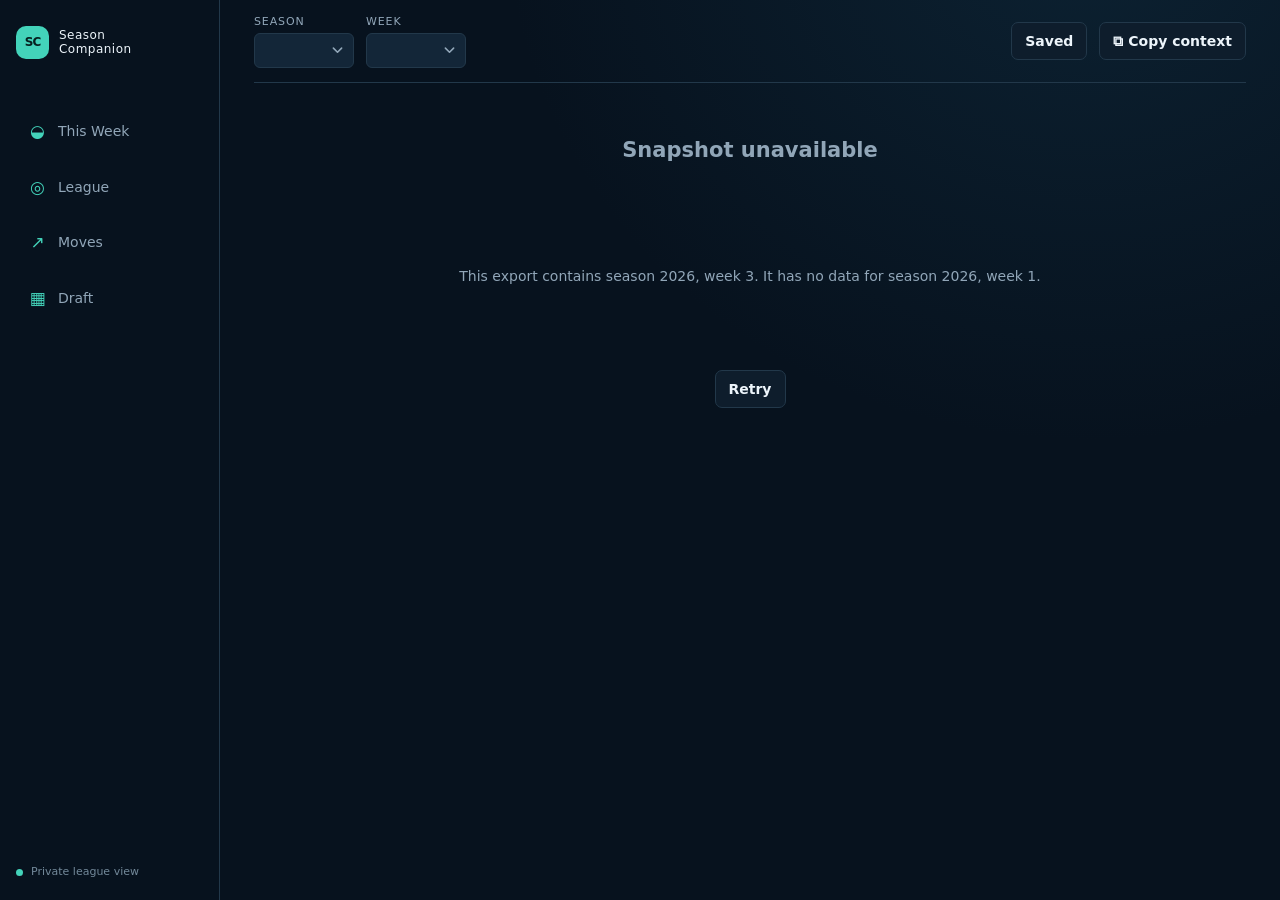
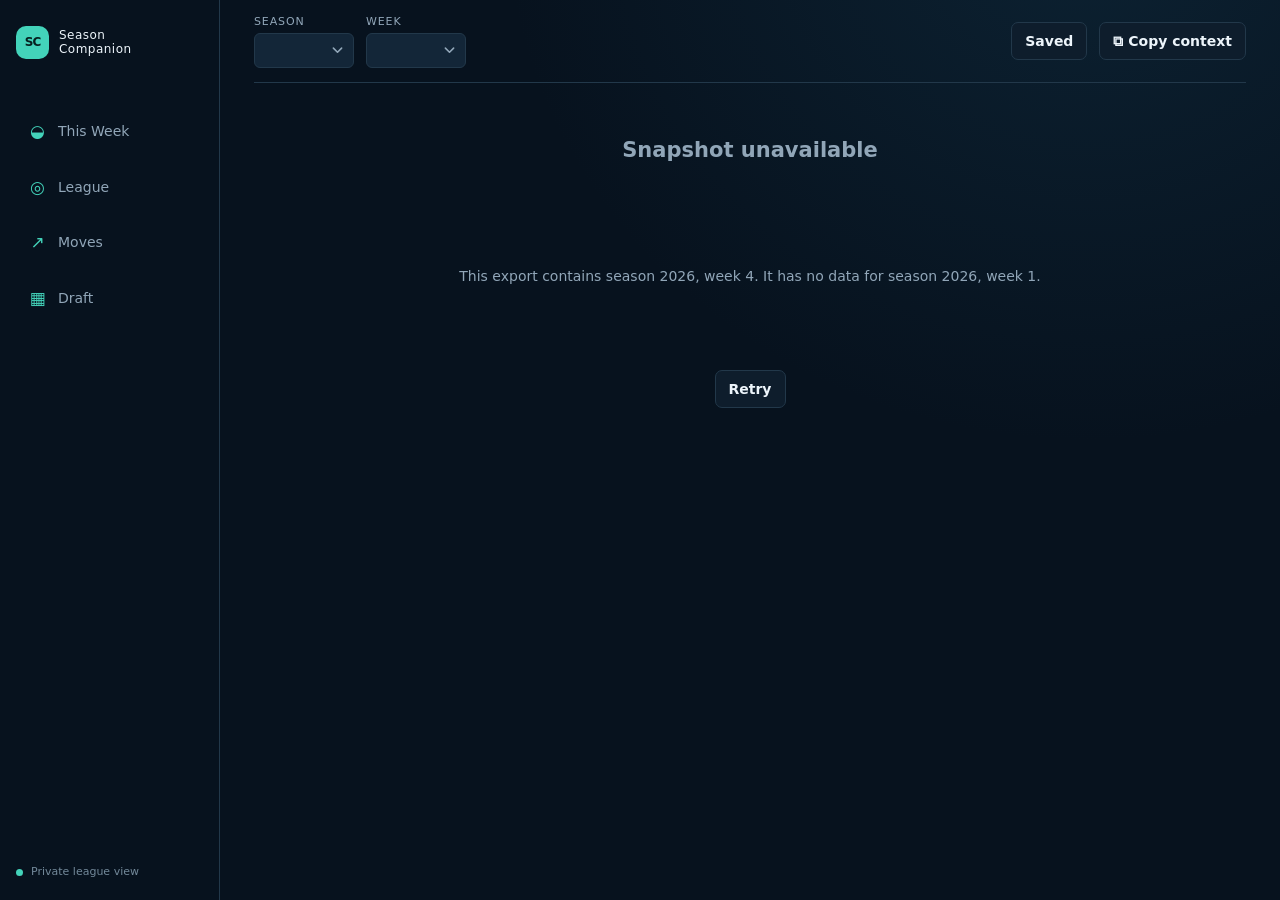
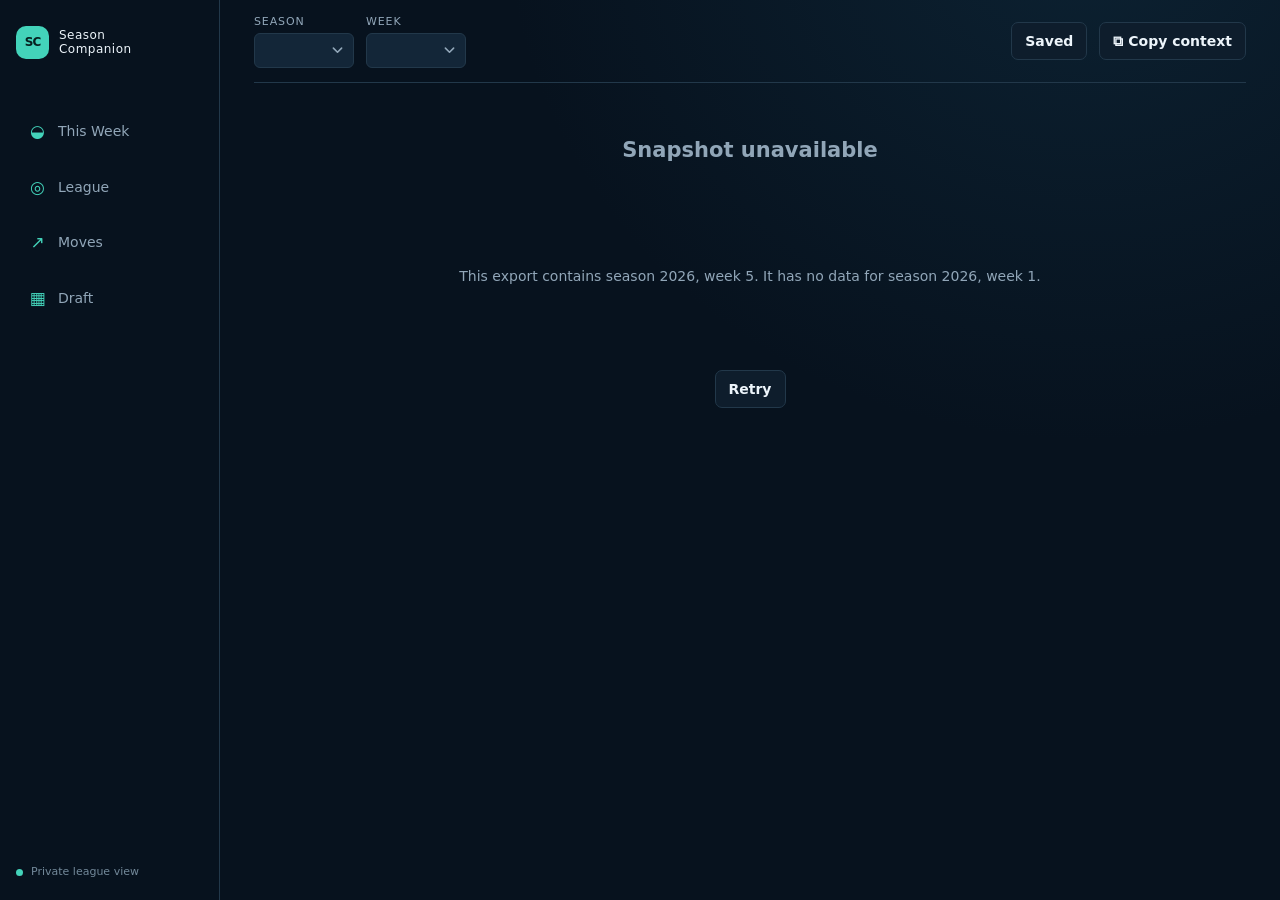
